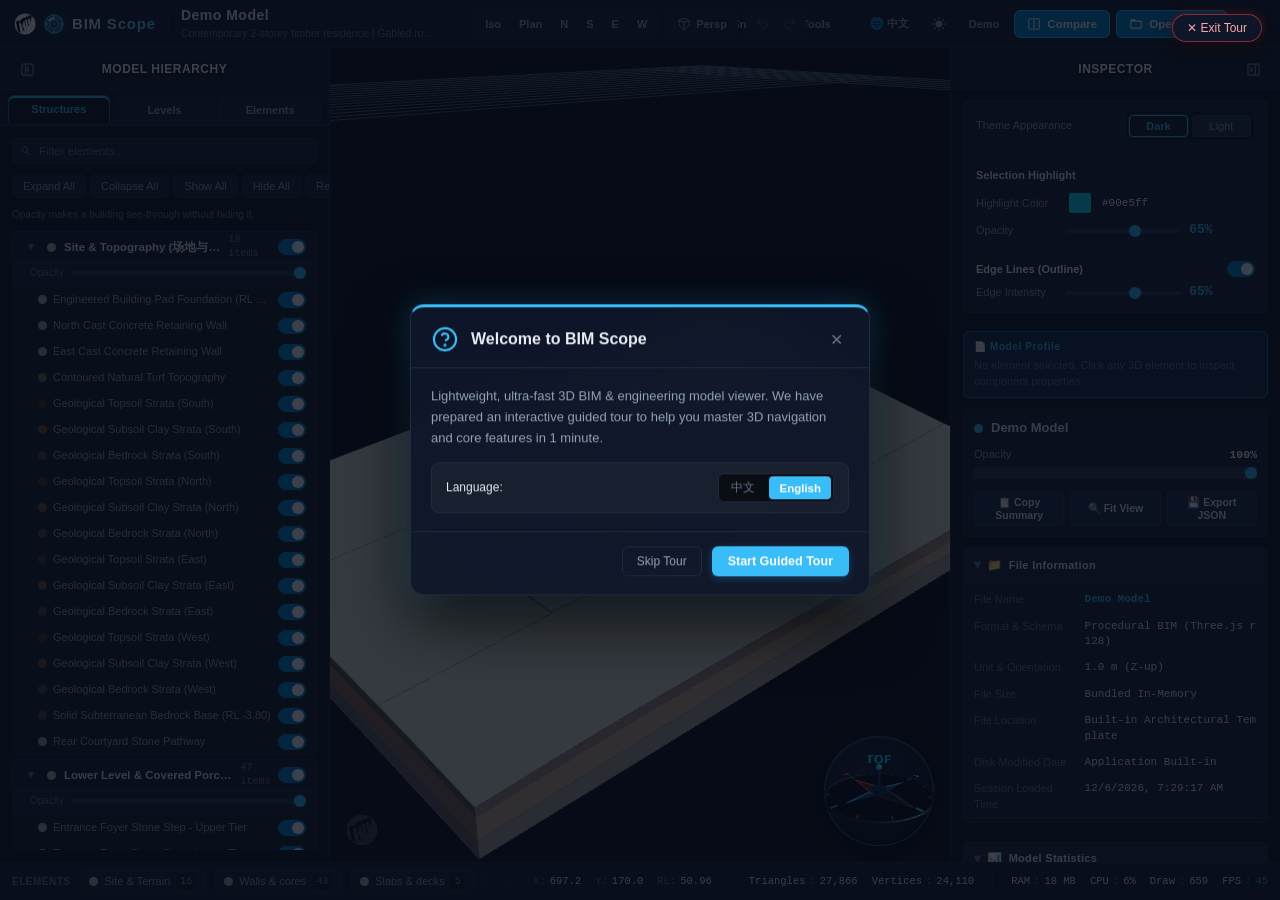
==== BIMScope.html @ 6dd269c3 "feat(measure): multi-point closed area measurement with self-intersection handling, 3D callout and w" ====
<!DOCTYPE html>
<html lang="en" data-theme="dark">
<head>
  <meta charset="UTF-8">
  <meta name="viewport" content="width=device-width, initial-scale=1.0">
  <meta http-equiv="Cache-Control" content="no-cache, no-store, must-revalidate">
  <meta http-equiv="Pragma" content="no-cache">
  <meta http-equiv="Expires" content="0">
  <meta http-equiv="Content-Security-Policy" content="default-src 'self' 'unsafe-inline' blob: data:; connect-src 'none'; object-src 'none'; frame-src 'none'; base-uri 'none';">
  <meta name="author" content="WWBIM">
  <meta name="creator" content="WWBIM">
  <!-- Author: WWBIM | BIM Scope 3D Viewer -->
  <title>BIM Scope - 3D BIM Viewer</title>
  <!-- Favicon & Bookmarks -->
  <link rel="icon" type="image/svg+xml" href="data:image/svg+xml;utf8,<svg xmlns='http://www.w3.org/2000/svg' viewBox='0 0 24 24'><circle cx='12' cy='12' r='12' fill='%230a0d14'/><circle cx='12' cy='12' r='9.6' stroke='%2338bdf8' stroke-width='1.6' fill='none'/><circle cx='12' cy='12' r='7.2' stroke='%2338bdf8' stroke-width='1.1' stroke-opacity='0.8' fill='none'/><circle cx='12' cy='12' r='4.8' stroke='%2338bdf8' stroke-width='1.4' fill='rgba(0,229,255,0.18)'/><path d='M 6.6 8.4 A 6.2 6.2 0 0 1 12 5.8' stroke='%23ffffff' stroke-width='1.6' stroke-linecap='round' fill='none'/><path d='M 8.2 9.6 A 4.8 4.8 0 0 1 11.6 7.4' stroke='%2338bdf8' stroke-width='1.0' stroke-linecap='round' stroke-opacity='0.6' fill='none'/><line x1='12' y1='1.8' x2='12' y2='4.2' stroke='%2338bdf8' stroke-width='1.5' stroke-linecap='round'/><line x1='12' y1='19.8' x2='12' y2='22.2' stroke='%2338bdf8' stroke-width='1.5' stroke-linecap='round'/><line x1='1.8' y1='12' x2='4.2' y2='12' stroke='%2338bdf8' stroke-width='1.5' stroke-linecap='round'/><line x1='19.8' y1='12' x2='22.2' y2='12' stroke='%2338bdf8' stroke-width='1.5' stroke-linecap='round'/><circle cx='12' cy='12' r='1.2' fill='%2338bdf8'/></svg>">
  <link rel="alternate icon" href="favicon.ico">
  <link rel="apple-touch-icon" href="icon-192.png">
  <!-- PWA Progressive Web App Manifest & Installation -->
  <link rel="manifest" href="manifest.json">
  <meta name="theme-color" content="#0a0d14">
  <meta name="mobile-web-app-capable" content="yes">
  <meta name="apple-mobile-web-app-capable" content="yes">
  <meta name="apple-mobile-web-app-status-bar-style" content="black-translucent">
  <meta name="apple-mobile-web-app-title" content="BIM Scope">
  <style>
/*!
 * BIM Scope 3D Viewer Styles
 * @author WWBIM
 * Copyright (c) WWBIM. All rights reserved.
 */
:root,
[data-theme="dark"] {
  /* Dark Theme Palette (Default) */
  --bg-main: #0a0d14;
  --bg-primary: #0a0d14;
  --bg-panel: #111622;
  --bg-panel-header: #151c2c;
  --bg-card: #182030;
  --bg-card-subtle: #141b28;
  --bg-secondary: #141b28;
  --bg-hover: #1f2a3f;
  --bg-active: #283750;
  --border-color: #202b3d;
  --border-light: #2c3b52;
  --text-primary: #e6edf3;
  --text-secondary: #94a3b8;
  --text-muted: #64748b;
  --text-bright: #ffffff;
  --text-inverse: #0a0d14;
  --text-on-accent: #ffffff;
  
  --btn-unselected-bg: #222f46;
  --btn-unselected-border: #2c3c54;
  --btn-unselected-text: #94a3b8;
  
  --input-bg: #0d121c;
  --input-border: #202b3d;
  --input-focus-border: var(--accent);
  
  --modal-overlay-bg: rgba(6, 9, 15, 0.78);
  --modal-bg: #111622;
  --modal-header-bg: #151c2c;
  
  --dropdown-bg: #141b2a;
  --dropdown-border: #243147;
  --dropdown-hover: #1e283c;
  
  --viewport-bg: radial-gradient(circle at 50% 50%, #151c2a 0%, #090c13 100%);
  --viewport-grid: #1e293b;
  --viewport-grid-center: #334155;
  
  --shadow-edge-color: 21, 28, 44;
  --tabs-shadow-color: 11, 16, 27;
  
  /* Brand Tokens (Defaults: overridden per variant by build_viewer.py) */
  --accent: #38bdf8;
  --accent-hover: #0ea5e9;
  --accent-glow: rgba(56, 189, 248, 0.25);
  --accent-blue: #0284c7;
  --brand-primary: #0284c7;
  --brand-primary-hover: #0369a1;
  --tab-active-top: var(--accent);
  --tab-active-border: rgba(56, 189, 248, 0.45);
  --tab-active-shadow: 0 -3px 8px rgba(0, 0, 0, 0.4);
  --model-info-banner-bg: rgba(56, 189, 248, 0.12);
  --model-info-banner-border: rgba(56, 189, 248, 0.35);
  
  --success: #10b981;
  --warning: #f59e0b;
  --danger: #ef4444;
  
  /* Geometry & Radius Tokens */
  --radius-xs: 4px;
  --radius-sm: 6px;
  --radius-md: 10px;
  --radius-lg: 14px;
  --radius-pill: 20px;
  --radius-circle: 50%;
  
  /* Elevation Shadows */
  --shadow-sm: 0 1px 3px rgba(0, 0, 0, 0.3);
  --shadow-md: 0 4px 12px rgba(0, 0, 0, 0.4);
  --shadow-lg: 0 12px 28px rgba(0, 0, 0, 0.55);
  --shadow-glow: 0 0 12px var(--accent-glow);
  
  /* Typography & Layout Metrics */
  --font-family: -apple-system, BlinkMacSystemFont, "Segoe UI", Roboto, "Helvetica Neue", Arial, sans-serif;
  --font-mono: "JetBrains Mono", Consolas, "Courier New", monospace;
  --header-height: 48px;
  --bottom-height: 38px;
  --sidebar-width: 330px;
  
  --theme-transition: background-color 0.2s ease, border-color 0.2s ease, color 0.2s ease;
}

[data-theme="light"] {
  /* Crisp Architectural Light Theme Palette */
  --bg-main: #f1f5f9;
  --bg-primary: #f1f5f9;
  --bg-panel: #ffffff;
  --bg-panel-header: #f8fafc;
  --bg-card: #f8fafc;
  --bg-card-subtle: #f1f5f9;
  --bg-secondary: #f1f5f9;
  --bg-hover: #e2e8f0;
  --bg-active: #cbd5e1;
  --border-color: #e2e8f0;
  --border-light: #cbd5e1;
  --text-primary: #0a1120;
  --text-secondary: #27364b;
  --text-muted: #4b5d73;
  --text-bright: #0a1120;
  --text-inverse: #ffffff;
  --text-on-accent: #ffffff;
  
  --btn-unselected-bg: #e2e8f0;
  --btn-unselected-border: #cbd5e1;
  --btn-unselected-text: #27364b;
  
  --tab-active-top: var(--accent);
  --tab-active-border: rgba(2, 132, 199, 0.65);
  --tab-active-shadow: 0 -2px 6px rgba(0, 0, 0, 0.08);
  --model-info-banner-bg: rgba(2, 132, 199, 0.08);
  --model-info-banner-border: rgba(2, 132, 199, 0.25);
  
  --input-bg: #ffffff;
  --input-border: #cbd5e1;
  --input-focus-border: var(--accent);
  
  --modal-overlay-bg: rgba(15, 23, 42, 0.45);
  --modal-bg: #ffffff;
  --modal-header-bg: #f8fafc;
  
  --dropdown-bg: #ffffff;
  --dropdown-border: #e2e8f0;
  --dropdown-hover: #f1f5f9;
  
  --viewport-bg: radial-gradient(circle at 50% 50%, #ffffff 0%, #e2e8f0 100%);
  --viewport-grid: #cbd5e1;
  --viewport-grid-center: #94a3b8;
  
  --shadow-edge-color: 248, 250, 252;
  --tabs-shadow-color: 248, 250, 252;
  
  --shadow-sm: 0 1px 3px rgba(0, 0, 0, 0.08);
  --shadow-md: 0 4px 12px rgba(0, 0, 0, 0.1);
  --shadow-lg: 0 12px 28px rgba(0, 0, 0, 0.16);
  --shadow-glow: 0 0 10px var(--accent-glow);
}

* {
  box-sizing: border-box;
  margin: 0;
  padding: 0;
  user-select: none;
}

html, body {
  width: 100%;
  height: 100%;
  overflow: hidden;
  background-color: var(--bg-main);
  color: var(--text-primary);
  font-family: var(--font-family);
  font-size: 13px;
  line-height: 1.4;
}

/* Scrollbar */
::-webkit-scrollbar {
  width: 6px;
  height: 6px;
}
::-webkit-scrollbar-track {
  background: var(--bg-panel);
}
::-webkit-scrollbar-thumb {
  background: var(--border-light);
  border-radius: 3px;
}
::-webkit-scrollbar-thumb:hover {
  background: var(--text-muted);
}

/* App Container */
#app-container {
  display: flex;
  flex-direction: column;
  width: 100vw;
  height: 100vh;
  position: relative;
  overflow: hidden;
}

/* TOP NAVBAR */
#top-navbar {
  position: relative;
  height: var(--header-height);
  background: var(--bg-panel-header);
  border-bottom: 1px solid var(--border-color);
  display: flex;
  align-items: center;
  justify-content: space-between;
  padding: 0 14px;
  z-index: 100;
  flex-shrink: 0;
}

.nav-left {
  display: flex;
  align-items: center;
  gap: 12px;
  overflow: hidden;
}

.brand-box {
  display: flex;
  align-items: center;
  gap: 7px;
  padding-right: 12px;
  border-right: 1px solid var(--border-color);
  flex-shrink: 0;
}

.brand-logo-red {
  width: 22px;
  height: 22px;
  object-fit: contain;
  display: block;
  flex-shrink: 0;
  border-radius: 4px;
}

.brand-lens-icon {
  width: 22px;
  height: 22px;
  display: block;
  flex-shrink: 0;
  color: var(--accent);
  filter: drop-shadow(0 0 6px rgba(56, 189, 248, 0.4));
}

.brand-name {
  font-size: 15px;
  font-weight: 800;
  letter-spacing: 0.8px;
  color: var(--text-primary);
  background: linear-gradient(135deg, var(--text-primary) 10%, var(--accent) 100%);
  -webkit-background-clip: text;
  -webkit-text-fill-color: transparent;
  white-space: nowrap;
}

.project-title-box {
  display: flex;
  flex-direction: column;
}

.project-title {
  font-size: 14px;
  font-weight: 700;
  color: var(--text-primary);
  letter-spacing: 0.5px;
  white-space: nowrap;
  display: flex;
  align-items: center;
  gap: 8px;
}

.title-badge {
  font-size: 10px;
  background: var(--brand-primary);
  color: var(--text-on-accent);
  padding: 2px 6px;
  border-radius: var(--radius-xs);
  font-weight: 600;
  letter-spacing: 0.5px;
}

.project-subtitle {
  font-size: 10.5px;
  color: var(--text-muted);
  white-space: nowrap;
  overflow: hidden;
  text-overflow: ellipsis;
  max-width: min(300px, 20vw);
  cursor: default;
}

.nav-right {
  display: flex;
  align-items: center;
  gap: 6px;
}

/* Dynamic View Controls above 3D Viewport */
.nav-center-views {
  position: absolute;
  top: 50%;
  left: 50%;
  transform: translate(-50%, -50%);
  display: flex;
  align-items: center;
  gap: 8px;
  z-index: 10;
  pointer-events: auto;
}

#btn-view-proj {
  gap: 6px;
}

#btn-view-proj.active {
  background: var(--brand-primary);
  color: var(--text-on-accent);
  box-shadow: 0 0 8px var(--accent-glow);
}

.proj-icon {
  width: 14px;
  height: 14px;
  display: block;
  flex-shrink: 0;
  fill: none !important;
  stroke: currentColor !important;
}

.btn-group {
  display: flex;
  align-items: center;
  background: var(--bg-card);
  border: 1px solid var(--border-color);
  border-radius: var(--radius-sm);
  padding: 2px;
  gap: 2px;
  height: 28px;
  box-sizing: border-box;
}

.btn-group .tool-btn {
  height: 22px;
  padding: 0 8px;
  border-radius: var(--radius-xs);
  box-sizing: border-box;
}

.btn-group .tool-btn#btn-view-proj {
  gap: 5px;
}

.btn-group .tool-btn#btn-view-undo,
.btn-group .tool-btn#btn-view-redo {
  padding: 0 6px;
  min-width: 26px;
  justify-content: center;
}

.btn-group .tool-btn:disabled,
.tool-btn:disabled {
  opacity: 0.35;
  cursor: not-allowed;
  pointer-events: none;
}

svg.nav-arrow-icon {
  width: 13px;
  height: 13px;
  display: block;
  flex-shrink: 0;
  fill: none !important;
  stroke: currentColor !important;
}

.tool-btn {
  background: transparent;
  border: none;
  color: var(--text-secondary);
  font-size: 11px;
  font-weight: 600;
  padding: 5px 9px;
  border-radius: var(--radius-sm);
  cursor: pointer;
  display: flex;
  align-items: center;
  gap: 5px;
  transition: all 0.15s ease;
  white-space: nowrap;
}

.tool-btn:hover {
  background: var(--bg-hover);
  color: var(--text-primary);
}

.tool-btn.active {
  background: var(--brand-primary);
  color: var(--text-on-accent);
  box-shadow: 0 0 8px var(--accent-glow);
}

.tool-btn svg {
  width: 14px;
  height: 14px;
  fill: currentColor;
}

.tool-btn.icon-circle-btn {
  width: 28px;
  height: 28px;
  min-width: 28px;
  max-width: 28px;
  padding: 0;
  border-radius: 50%;
  border: 1px solid var(--border-color);
  background: var(--bg-card);
  display: inline-flex;
  align-items: center;
  justify-content: center;
  box-sizing: border-box;
  color: var(--text-secondary);
  transition: all 0.15s ease;
  flex-shrink: 0;
}

.tool-btn.icon-circle-btn:hover {
  background: var(--bg-hover);
  border-color: var(--accent);
  color: var(--accent);
  box-shadow: 0 0 8px var(--accent-glow);
}

.tool-btn.icon-circle-btn svg,
svg.help-btn-svg {
  width: 14px;
  height: 14px;
  display: block;
  fill: none !important;
  stroke: currentColor;
}

/* 3D OBJECT SNAPPING TOOLBAR & FLYOUT */
.snap-toolbar-container {
  display: inline-flex;
  align-items: center;
  position: relative;
  vertical-align: middle;
}

.snap-flyout {
  display: inline-flex;
  align-items: center;
  gap: 3px;
  overflow: hidden;
  max-width: 0;
  opacity: 0;
  pointer-events: none;
  transition: max-width 0.22s cubic-bezier(0.16, 1, 0.3, 1), opacity 0.18s ease, margin 0.18s ease;
  margin-right: 0;
  white-space: nowrap;
}

.snap-flyout.open {
  max-width: 340px;
  opacity: 1;
  pointer-events: auto;
  margin-right: 4px;
}

.snap-toggle-btn {
  height: 26px;
  padding: 0 7px;
  border-radius: var(--radius-xs);
  font-size: 11px;
  font-weight: 500;
  display: inline-flex;
  align-items: center;
  gap: 4px;
  cursor: pointer;
  transition: all 0.15s ease;
  white-space: nowrap;
  background: var(--bg-card);
  border: 1px solid var(--border-color);
  color: var(--text-muted);
  box-sizing: border-box;
}

.snap-toggle-btn:hover {
  background: var(--bg-hover);
  color: var(--text-primary);
  border-color: var(--border-light);
}

.snap-toggle-btn.active {
  background: var(--bg-card-subtle);
  border-color: var(--accent);
  color: var(--accent);
  font-weight: 600;
  box-shadow: 0 0 6px var(--accent-glow);
}

[data-theme="light"] .snap-toggle-btn.active {
  background: rgba(2, 132, 199, 0.12);
  border-color: var(--accent);
  color: var(--accent);
}

.snap-btn-icon {
  width: 12px;
  height: 12px;
  flex-shrink: 0;
  display: block;
}

.snap-magnet-btn {
  width: 28px;
  height: 26px;
  padding: 0;
  display: inline-flex;
  align-items: center;
  justify-content: center;
  border-radius: var(--radius-xs);
  border: 1px solid var(--border-color);
  background: var(--bg-card);
  color: var(--text-muted);
  transition: all 0.18s ease;
  cursor: pointer;
}

.snap-magnet-btn:hover {
  background: var(--bg-hover);
  color: var(--text-primary);
  border-color: var(--border-light);
}

.snap-magnet-btn.active {
  color: var(--accent);
  border-color: var(--accent);
  background: var(--bg-card-subtle);
  box-shadow: 0 0 6px var(--accent-glow);
}

.snap-magnet-btn.flyout-open {
  border-color: var(--accent);
  box-shadow: 0 0 8px var(--accent-glow);
}

/* 3D SNAPPING HUD TOOLTIP */
.snap-hud-tooltip {
  position: absolute;
  pointer-events: none;
  z-index: 45;
  display: inline-flex;
  align-items: center;
  gap: 4px;
  padding: 2px 7px;
  border-radius: 4px;
  font-size: 10.5px;
  font-family: var(--font-mono);
  font-weight: 600;
  white-space: nowrap;
  background: rgba(15, 23, 42, 0.92);
  color: var(--accent);
  border: 1px solid var(--accent);
  box-shadow: 0 2px 10px rgba(0, 0, 0, 0.6), 0 0 8px var(--accent-glow);
  transform: translate3d(-50%, -135%, 0);
  transition: opacity 0.12s ease;
}

[data-theme="light"] .snap-hud-tooltip {
  background: rgba(255, 255, 255, 0.96);
  color: var(--accent);
  border-color: var(--accent);
  box-shadow: 0 2px 10px rgba(15, 23, 42, 0.16), 0 0 6px var(--accent-glow);
}

.snap-hud-icon {
  font-size: 12px;
  line-height: 1;
}

.help-question-mark {
  fill: none !important;
  stroke: currentColor !important;
}

.help-question-dot {
  fill: currentColor !important;
  stroke: none !important;
}

#btn-theme-toggle {
  display: flex;
  align-items: center;
  justify-content: center;
  padding: 5px 8px;
}

#btn-theme-toggle .theme-icon {
  width: 14px;
  height: 14px;
  display: block;
}

.divider {
  width: 1px;
  height: 20px;
  background: var(--border-color);
  margin: 0 4px;
}

.btn-primary {
  background: var(--brand-primary);
  color: var(--text-on-accent);
  border: 1px solid var(--accent);
  font-size: 11.5px;
  font-weight: 600;
  padding: 6px 12px;
  border-radius: var(--radius-sm);
  cursor: pointer;
  display: flex;
  align-items: center;
  gap: 6px;
  transition: all 0.15s ease;
}

.btn-primary:hover {
  background: var(--brand-primary-hover);
  box-shadow: 0 0 10px var(--accent-glow);
}

/* TOP NAVBAR ROUNDED ACTION BUTTONS (COMPARE & OPEN MODEL) */
#btn-tool-compare,
#btn-open-file {
  border-radius: var(--radius-sm);
  padding: 5px 12px;
  height: 28px;
  box-sizing: border-box;
  white-space: nowrap;
}

#btn-tool-compare:hover,
#btn-open-file:hover {
  background: var(--brand-primary-hover);
  box-shadow: 0 0 12px var(--accent-glow);
}

#btn-tool-compare:active,
#btn-open-file:active {
  transform: translateY(1px);
}

/* MAIN CONTENT WORKSPACE */
#workspace {
  flex: 1;
  display: flex;
  position: relative;
  overflow: hidden;
  height: calc(100vh - var(--header-height) - var(--bottom-height));
}

/* 3D VIEWPORT */
#viewport-container {
  flex: 1;
  height: 100%;
  position: relative;
  background: var(--viewport-bg);
  overflow: hidden;
}

#canvas3d {
  width: 100%;
  height: 100%;
  display: block;
  outline: none;
}

/* MARQUEE BOX SELECTION */
.marquee-selection-box {
  position: absolute;
  pointer-events: none;
  z-index: 100;
  display: none;
  box-sizing: border-box;
}

.marquee-selection-box.window-selection {
  border: 1.5px solid #1890ff;
  background: rgba(24, 144, 255, 0.18);
}

.marquee-selection-box.crossing-selection {
  border: 1.5px dashed #52c41a;
  background: rgba(82, 196, 26, 0.18);
}

/* 3D VIEWPORT WATERMARK LOGO */
.viewport-watermark-logo {
  position: absolute;
  bottom: 16px;
  left: 16px;
  width: 32px;
  height: 32px;
  opacity: 0.2;
  pointer-events: none;
  z-index: 25;
  user-select: none;
  -webkit-user-drag: none;
  object-fit: contain;
}

/* TRUE 3D COMPASS GIZMO */
#compass-container {
  position: absolute;
  bottom: 16px;
  right: 16px;
  width: 110px;
  height: 110px;
  background: radial-gradient(circle at 35% 35%, rgba(26, 38, 59, 0.88) 0%, rgba(15, 22, 34, 0.94) 65%, rgba(8, 12, 20, 0.98) 100%);
  border: 1.5px solid var(--tab-active-border);
  border-radius: 50%;
  box-shadow: 0 6px 24px rgba(0, 0, 0, 0.65), inset 0 1px 2px rgba(255, 255, 255, 0.15), inset 0 -2px 6px rgba(0, 0, 0, 0.5);
  z-index: 30;
  display: flex;
  align-items: center;
  justify-content: center;
  cursor: grab;
  user-select: none;
  touch-action: none;
  transition: border-color 0.2s ease, box-shadow 0.2s ease, background 0.2s ease;
}

#compass-container:hover {
  border-color: var(--accent);
  box-shadow: 0 8px 30px rgba(0, 0, 0, 0.75), 0 0 14px var(--accent-glow);
}

[data-theme="light"] #compass-container {
  background: radial-gradient(circle at 35% 35%, rgba(255, 255, 255, 0.94) 0%, rgba(241, 245, 249, 0.96) 65%, rgba(226, 232, 240, 0.98) 100%);
  box-shadow: 0 6px 20px rgba(15, 23, 42, 0.18), inset 0 1px 2px rgba(255, 255, 255, 0.9), inset 0 -2px 5px rgba(148, 163, 184, 0.35);
}

[data-theme="light"] #compass-container:hover {
  box-shadow: 0 8px 24px rgba(15, 23, 42, 0.24), 0 0 12px var(--accent-glow);
}

#compass-container.dragging {
  cursor: grabbing;
}

#compass-canvas3d {
  width: 100%;
  height: 100%;
  border-radius: 50%;
  display: block;
}

/* MEASURE OVERLAY */
.measure-badge {
  position: absolute;
  transform: translate(-50%, -50%);
  background: rgba(15, 23, 42, 0.92);
  border: 1px solid #f59e0b;
  color: #fbbf24;
  padding: 2px 7px;
  border-radius: 4px;
  font-family: var(--font-mono);
  font-size: 11px;
  font-weight: 700;
  pointer-events: none;
  z-index: 25;
  box-shadow: 0 2px 8px rgba(0,0,0,0.6);
}

[data-theme="light"] .measure-badge {
  background: rgba(255, 255, 255, 0.95);
  border-color: #d97706;
  color: #b45309;
  box-shadow: 0 2px 8px rgba(15, 23, 42, 0.15);
}

/* 2D MEASUREMENT CALLOUTS & LEADER LINES OVERLAY */
.measure-callouts-layer {
  position: absolute;
  inset: 0;
  width: 100%;
  height: 100%;
  pointer-events: none;
  z-index: 30;
  overflow: hidden;
}

.measure-leader-svg {
  position: absolute;
  inset: 0;
  width: 100%;
  height: 100%;
  pointer-events: none;
  overflow: visible;
}

.measure-leader-line {
  fill: none;
  stroke: var(--accent);
  stroke-width: 1.5;
  stroke-dasharray: 4 3;
  opacity: 0.85;
  filter: drop-shadow(0 1px 3px rgba(0, 0, 0, 0.65));
}

.measure-leader-line.inactive {
  stroke: var(--text-muted);
  opacity: 0.65;
}

.measure-leader-dot {
  fill: var(--accent);
  stroke: #ffffff;
  stroke-width: 1.2;
}

.measure-callouts-list {
  position: absolute;
  inset: 0;
  width: 100%;
  height: 100%;
  pointer-events: none;
}

.measure-point-callout {
  position: absolute;
  top: 0;
  left: 0;
  min-width: 178px;
  max-width: 245px;
  background: rgba(15, 23, 42, 0.92);
  backdrop-filter: blur(10px);
  -webkit-backdrop-filter: blur(10px);
  border: 1px solid var(--border-light);
  border-left: 3px solid var(--accent);
  border-radius: 6px;
  padding: 6px 9px;
  box-shadow: 0 6px 20px rgba(0, 0, 0, 0.55);
  pointer-events: auto;
  user-select: none;
  cursor: grab;
  z-index: 31;
  transition: border-color 0.15s ease, box-shadow 0.15s ease;
}

.measure-radius-callout,
.measure-distance-callout,
.measure-angle-callout {
  position: absolute;
  top: 0;
  left: 0;
  padding: 2px 7px;
  background: rgba(15, 23, 42, 0.88);
  backdrop-filter: blur(6px);
  -webkit-backdrop-filter: blur(6px);
  border: 1px solid rgba(245, 158, 11, 0.65);
  border-radius: 4px;
  color: #fbbf24;
  font-family: var(--font-mono, monospace);
  font-size: 11px;
  font-weight: 700;
  line-height: 1.25;
  white-space: nowrap;
  pointer-events: auto;
  user-select: none;
  cursor: pointer;
  z-index: 34;
  box-shadow: 0 2px 8px rgba(0, 0, 0, 0.45), 0 0 4px rgba(245, 158, 11, 0.2);
  transition: transform 0.12s ease, background 0.12s ease, border-color 0.12s ease, box-shadow 0.12s ease;
}

.measure-radius-callout:hover,
.measure-distance-callout:hover,
.measure-angle-callout:hover {
  background: #5a698e;
  border-color: #7e8ea6;
  color: #ffffff;
  box-shadow: 0 4px 12px rgba(0, 0, 0, 0.5), 0 0 6px rgba(90, 105, 142, 0.4);
}

.measure-radius-callout.preview,
.measure-distance-callout.preview,
.measure-angle-callout.preview {
  opacity: 0.9;
  border-style: dashed;
  pointer-events: none;
  cursor: default;
}

[data-theme="light"] .measure-radius-callout,
[data-theme="light"] .measure-distance-callout,
[data-theme="light"] .measure-angle-callout {
  background: rgba(255, 255, 255, 0.94);
  border-color: rgba(217, 119, 6, 0.7);
  color: #b45309;
  box-shadow: 0 2px 8px rgba(15, 23, 42, 0.16);
}

[data-theme="light"] .measure-radius-callout:hover,
[data-theme="light"] .measure-distance-callout:hover,
[data-theme="light"] .measure-angle-callout:hover {
  background: #fef3c7;
  border-color: #b45309;
  color: #78350f;
  box-shadow: 0 4px 12px rgba(15, 23, 42, 0.22);
}

.measure-point-callout.active {
  border-color: var(--accent);
  border-left: 3px solid var(--accent);
  box-shadow: 0 8px 24px rgba(0, 0, 0, 0.65), 0 0 12px var(--accent-glow);
  z-index: 33;
}

.measure-point-callout.dragging {
  cursor: grabbing;
  z-index: 35;
}

[data-theme="light"] .measure-point-callout {
  background: rgba(255, 255, 255, 0.95);
  border-color: rgba(148, 163, 184, 0.65);
  border-left: 3px solid var(--accent);
  box-shadow: 0 6px 20px rgba(15, 23, 42, 0.16);
}

[data-theme="light"] .measure-point-callout.active {
  border-color: var(--accent);
  box-shadow: 0 8px 24px rgba(15, 23, 42, 0.2), 0 0 12px var(--accent-glow);
}

.measure-callout-header {
  display: flex;
  align-items: center;
  justify-content: space-between;
  gap: 6px;
  padding-bottom: 4px;
  margin-bottom: 4px;
  border-bottom: 1px solid rgba(255, 255, 255, 0.08);
}

[data-theme="light"] .measure-callout-header {
  border-bottom-color: rgba(15, 23, 42, 0.08);
}

.measure-callout-badge {
  font-family: var(--font-mono);
  font-size: 10px;
  font-weight: 700;
  color: var(--accent);
  background: var(--accent-glow);
  padding: 1px 5px;
  border-radius: 3px;
  letter-spacing: 0.3px;
}

.callout-copy-btn {
  width: 20px;
  height: 20px;
  padding: 0;
  border-radius: 4px;
  border: 1px solid transparent;
  background: rgba(255, 255, 255, 0.05);
  color: var(--text-muted);
  display: inline-flex;
  align-items: center;
  justify-content: center;
  cursor: pointer;
  transition: all 0.15s ease;
  flex-shrink: 0;
}

[data-theme="light"] .callout-copy-btn {
  background: rgba(15, 23, 42, 0.05);
}

.callout-copy-btn:hover {
  background: var(--accent-glow);
  border-color: var(--accent);
  color: var(--accent);
  transform: scale(1.06);
}

.callout-copy-btn.copied {
  background: rgba(16, 185, 129, 0.18);
  border-color: #10b981;
  color: #10b981;
}

.measure-callout-rows {
  display: flex;
  flex-direction: column;
  gap: 2px;
  font-family: var(--font-mono);
  font-size: 10.5px;
  line-height: 1.35;
}

.measure-callout-row {
  display: flex;
  align-items: baseline;
  justify-content: space-between;
  gap: 8px;
}

.measure-callout-key {
  color: var(--text-muted);
  font-weight: 600;
  flex-shrink: 0;
}

.measure-callout-val {
  color: var(--text-primary);
  font-weight: 600;
  text-align: right;
  white-space: nowrap;
}

.measure-callout-row.slope-row {
  margin-top: 2px;
  padding-top: 3px;
  border-top: 1px dashed rgba(255, 255, 255, 0.1);
}

[data-theme="light"] .measure-callout-row.slope-row {
  border-top-color: rgba(15, 23, 42, 0.12);
}

.measure-callout-row.slope-row .measure-callout-val {
  color: #fbbf24;
  font-weight: 700;
}

[data-theme="light"] .measure-callout-row.slope-row .measure-callout-val {
  color: #d97706;
}

/* FLOATING TOOLS PANEL (Tools Popup in Top-Right of 3D Viewport) */
.floating-tools-panel {
  position: absolute;
  top: 12px;
  right: 12px;
  width: 340px;
  max-width: calc(100% - 24px);
  max-height: calc(100% - 24px);
  background: var(--bg-panel);
  border: 1px solid var(--border-color);
  border-radius: var(--radius-md);
  box-shadow: var(--shadow-lg), 0 0 0 1px var(--border-color);
  z-index: 60;
  display: flex;
  flex-direction: column;
  overflow: hidden;
  backdrop-filter: blur(16px);
  -webkit-backdrop-filter: blur(16px);
  transition: opacity 0.2s ease, transform 0.2s cubic-bezier(0.16, 1, 0.3, 1);
}

[data-theme="dark"] .floating-tools-panel {
  background: rgba(15, 23, 42, 0.92);
  border-color: rgba(255, 255, 255, 0.12);
  box-shadow: 0 12px 32px rgba(0, 0, 0, 0.55), 0 0 0 1px rgba(255, 255, 255, 0.08);
}

[data-theme="light"] .floating-tools-panel {
  background: rgba(255, 255, 255, 0.95);
  border-color: rgba(203, 213, 225, 0.9);
  box-shadow: 0 12px 32px rgba(15, 23, 42, 0.14), 0 0 0 1px rgba(203, 213, 225, 0.8);
}

.floating-tools-header {
  display: flex;
  align-items: flex-end;
  justify-content: space-between;
  background: var(--bg-panel-header);
  border-bottom: 1px solid var(--border-color);
  padding: 6px 6px 0 6px;
  min-height: 36px;
  flex-shrink: 0;
  box-sizing: border-box;
}

.floating-tools-tabs-nav {
  display: flex;
  align-items: flex-end;
  gap: 4px;
  flex: 1;
  min-width: 0;
  overflow-x: auto;
  scrollbar-width: none;
  box-sizing: border-box;
}

.floating-tools-tabs-nav::-webkit-scrollbar {
  display: none;
}

.floating-tools-close-btn {
  width: 24px;
  height: 24px;
  display: flex;
  align-items: center;
  justify-content: center;
  background: transparent;
  border: 1px solid transparent;
  border-radius: var(--radius-xs);
  color: var(--text-muted);
  cursor: pointer;
  transition: all 0.15s ease;
  margin-left: 6px;
  margin-bottom: 4px;
  flex-shrink: 0;
}

.floating-tools-close-btn:hover {
  background: var(--bg-hover);
  color: var(--danger);
  border-color: var(--border-color);
  transform: scale(1.05);
}

.floating-tools-body {
  flex: 1;
  overflow-y: auto;
  overflow-x: hidden;
  padding: 12px;
  display: flex;
  flex-direction: column;
  min-height: 0;
}

/* FLOATING TOOLS PANEL BUTTON STYLES */
.floating-tools-body .small-btn,
.floating-tools-body .segment-btn,
.floating-tools-body .measure-mode-btn,
.floating-tools-body button:not(.floating-tools-close-btn) {
  background: var(--btn-unselected-bg);
  border: 1px solid var(--btn-unselected-border);
  color: var(--text-secondary);
  transition: all 0.15s ease;
}

.floating-tools-body .small-btn:hover,
.floating-tools-body .segment-btn:hover,
.floating-tools-body .measure-mode-btn:hover,
.floating-tools-body button:not(.floating-tools-close-btn):hover {
  background: var(--bg-hover);
  color: var(--text-primary);
  border-color: var(--border-light);
}

.floating-tools-body .small-btn.active,
.floating-tools-body .segment-btn.active,
.floating-tools-body .measure-mode-btn.active,
.floating-tools-body button:not(.floating-tools-close-btn).active {
  background: var(--bg-card-subtle);
  border-color: var(--accent);
  color: var(--accent);
  font-weight: 600;
  box-shadow: 0 0 0 1px var(--accent-glow);
}

.floating-tools-body .small-btn.active:hover,
.floating-tools-body .segment-btn.active:hover,
.floating-tools-body .measure-mode-btn.active:hover,
.floating-tools-body button:not(.floating-tools-close-btn).active:hover {
  background: var(--bg-card-subtle);
  border-color: var(--accent);
  color: var(--accent);
}

.floating-tools-body .small-btn.active svg,
.floating-tools-body .segment-btn.active svg,
.floating-tools-body .measure-mode-btn.active svg,
.floating-tools-body button:not(.floating-tools-close-btn).active svg {
  color: var(--accent);
}

.tool-tab-content {
  display: none;
  flex-direction: column;
  gap: 10px;
}

.tool-tab-content.active {
  display: flex;
}

/* MEASURE TAB STYLES */
.measure-mode-btn-grid {
  display: grid;
  grid-template-columns: repeat(5, 1fr);
  gap: 4px;
}

.measure-mode-btn {
  display: flex;
  flex-direction: column;
  align-items: center;
  justify-content: center;
  gap: 4px;
  padding: 8px 4px;
  background: var(--btn-unselected-bg);
  border: 1px solid var(--btn-unselected-border);
  border-radius: var(--radius-sm);
  color: var(--text-secondary);
  font-size: 11px;
  font-weight: 500;
  cursor: pointer;
  transition: all 0.15s ease;
}

.measure-mode-btn svg {
  color: var(--text-muted);
  transition: color 0.15s ease;
}

.measure-mode-btn:hover {
  background: var(--bg-hover);
  color: var(--text-primary);
  border-color: var(--border-light);
}

.measure-mode-btn:hover svg {
  color: var(--accent);
}

.measure-mode-btn.active {
  background: var(--bg-card-subtle);
  border-color: var(--accent);
  color: var(--accent);
  box-shadow: 0 0 0 1px var(--accent-glow);
}

.measure-mode-btn.active svg {
  color: var(--accent);
}

.measure-mode-hint {
  font-size: 11px;
  color: var(--text-muted);
  line-height: 1.4;
  margin-top: 6px;
  padding: 6px 8px;
  background: var(--bg-card);
  border-radius: var(--radius-xs);
  border-left: 2px solid var(--accent);
}

.measure-result-card {
  background: var(--bg-card);
  border: 1px solid var(--border-color);
  border-radius: var(--radius-sm);
  padding: 10px;
  display: flex;
  flex-direction: column;
  gap: 8px;
}

.measure-result-primary {
  display: flex;
  justify-content: space-between;
  align-items: baseline;
  border-bottom: 1px solid var(--border-color);
  padding-bottom: 6px;
}

.measure-result-label {
  font-size: 11.5px;
  font-weight: 600;
  color: var(--text-secondary);
}

.measure-result-val {
  font-family: var(--font-mono);
  font-size: 16px;
  font-weight: 700;
  color: var(--accent);
}

.measure-result-details {
  display: flex;
  flex-direction: column;
  gap: 4px;
  font-size: 11px;
}

.measure-detail-row {
  display: flex;
  justify-content: space-between;
  color: var(--text-muted);
  font-family: var(--font-mono);
}

.measure-detail-val {
  color: #cdcbb4;
}

[data-theme="light"] .measure-detail-val {
  color: #334155;
}

.measure-axis-x {
  color: #ff3b30;
  font-weight: 700;
}

.measure-axis-y {
  color: #00e676;
  font-weight: 700;
}

.measure-axis-z {
  color: #0050ff;
  font-weight: 700;
}

.measure-coord-row {
  display: flex;
  justify-content: space-between;
  font-family: var(--font-mono);
  font-size: 10.5px;
  color: var(--text-muted);
  margin-top: 2px;
}

.measure-coord-val {
  color: var(--text-secondary);
}

.measure-val-box {
  display: inline-flex;
  align-items: center;
  gap: 5px;
}

.measure-val-copy-btn {
  background: transparent;
  border: 1px solid transparent;
  border-radius: 3px;
  color: var(--text-muted);
  cursor: pointer;
  padding: 1px 2px;
  display: inline-flex;
  align-items: center;
  justify-content: center;
  line-height: 1;
  transition: all 0.15s ease;
  width: 17px;
  height: 17px;
  opacity: 0.65;
  flex-shrink: 0;
}

.measure-val-copy-btn:hover {
  background: var(--bg-hover);
  border-color: var(--border-light);
  color: var(--text-primary);
  opacity: 1.0;
}

.measure-val-copy-btn.copied {
  background-color: #0284c7 !important;
  border-color: #38bdf8 !important;
  color: #ffffff !important;
  opacity: 1.0 !important;
  box-shadow: 0 0 8px rgba(2, 132, 199, 0.65) !important;
  transition: none !important;
}

.measure-val-copy-btn.fading {
  transition: background-color 1s ease, border-color 1s ease, color 1s ease, box-shadow 1s ease, opacity 1s ease !important;
}

.measure-slope-badges {
  display: inline-flex;
  align-items: center;
  gap: 3px;
  flex-wrap: nowrap;
}

.measure-slope-sep {
  color: var(--text-muted);
  font-size: 11px;
  user-select: none;
  padding: 0 1px;
}

/* DROPZONE OVERLAY */
#dropzone-overlay {
  position: absolute;
  top: 0;
  left: 0;
  width: 100%;
  height: 100%;
  background: rgba(10, 14, 22, 0.88);
  border: 2px dashed var(--accent);
  display: none;
  flex-direction: column;
  align-items: center;
  justify-content: center;
  z-index: 200;
  color: #fff;
  gap: 12px;
  pointer-events: none;
}

#dropzone-overlay.active {
  display: flex;
}

.drop-icon {
  width: 48px;
  height: 48px;
  fill: var(--accent);
}

/* SIDEBARS */
.sidebar {
  width: var(--sidebar-width);
  height: 100%;
  background: var(--bg-panel);
  border-color: var(--border-color);
  display: flex;
  flex-direction: column;
  z-index: 40;
  position: relative;
  flex-shrink: 0;
  transition: transform 0.25s ease, width 0.25s ease;
}

#left-sidebar {
  border-right: 1px solid var(--border-color);
}

#right-sidebar {
  border-left: 1px solid var(--border-color);
}

.sidebar.hidden {
  display: none;
}

/* PANEL AMBIENT CURSOR SPOTLIGHT GLOW */
:root {
  --panel-glow-c0: rgba(56, 189, 248, 0.16);
  --panel-glow-c1: rgba(56, 189, 248, 0.11);
  --panel-glow-c2: rgba(56, 189, 248, 0.055);
  --panel-glow-c3: rgba(56, 189, 248, 0.018);
  --panel-glow-c4: rgba(56, 189, 248, 0);
}

[data-theme="dark"] {
  --panel-glow-c0: rgba(56, 189, 248, 0.16);
  --panel-glow-c1: rgba(56, 189, 248, 0.11);
  --panel-glow-c2: rgba(56, 189, 248, 0.055);
  --panel-glow-c3: rgba(56, 189, 248, 0.018);
  --panel-glow-c4: rgba(56, 189, 248, 0);
}

[data-theme="light"] {
  --panel-glow-c0: rgba(2, 132, 199, 0.10);
  --panel-glow-c1: rgba(2, 132, 199, 0.065);
  --panel-glow-c2: rgba(2, 132, 199, 0.03);
  --panel-glow-c3: rgba(2, 132, 199, 0.009);
  --panel-glow-c4: rgba(2, 132, 199, 0);
}

.panel-glow-boundary {
  position: absolute;
  top: 0;
  left: 0;
  right: 0;
  bottom: 0;
  overflow: hidden;
  pointer-events: none;
  z-index: 25;
  border-radius: inherit;
  contain: strict;
}

.panel-glow-spotlight {
  position: absolute;
  top: 0;
  left: 0;
  width: 220px;
  height: 220px;
  margin-top: -110px;
  margin-left: -110px;
  border-radius: 50%;
  pointer-events: none;
  opacity: 0;
  background: radial-gradient(
    circle at center,
    var(--panel-glow-c0) 0%,
    var(--panel-glow-c1) 25%,
    var(--panel-glow-c2) 50%,
    var(--panel-glow-c3) 75%,
    var(--panel-glow-c4) 100%
  );
  filter: blur(8px);
  will-change: transform, opacity;
  transform: translate3d(-9999px, -9999px, 0);
  transition: opacity 0.3s ease;
  contain: strict;
}

.panel-glow-boundary.active .panel-glow-spotlight {
  opacity: 1;
}

/* LEFT SIDEBAR CONTENT PANEL */
.sidebar-tab-content-panel {
  flex: 1;
  display: flex;
  flex-direction: column;
  min-height: 0;
  overflow: hidden;
  background: var(--bg-panel);
  border-top: 1px solid var(--border-color);
  position: relative;
  z-index: 1;
}

/* TAB CONTENT CONTAINER */
.tab-content {
  flex: 1;
  overflow: hidden;
  display: none;
  padding: 12px;
  min-height: 0;
}

.tab-content.active {
  display: flex;
  flex-direction: column;
  gap: 10px;
}

/* SEARCH & ACTION BAR IN SIDEBAR */
.sidebar-search-row {
  display: flex;
  gap: 6px;
  align-items: center;
}

.search-input-box {
  flex: 1;
  position: relative;
}

.search-input {
  width: 100%;
  background: var(--bg-card);
  border: 1px solid var(--border-color);
  border-radius: 4px;
  padding: 6px 8px 6px 26px;
  color: var(--text-primary);
  font-size: 11.5px;
  outline: none;
  transition: border-color 0.15s ease;
}

.search-input:focus {
  border-color: var(--accent);
}

.search-icon {
  position: absolute;
  left: 8px;
  top: 50%;
  transform: translateY(-50%);
  width: 12px;
  height: 12px;
  fill: var(--text-muted);
}

.small-btn {
  background: var(--bg-card);
  border: 1px solid var(--border-color);
  color: var(--text-secondary);
  border-radius: var(--radius-sm);
  padding: 5px 10px;
  font-size: 11px;
  font-weight: 500;
  cursor: pointer;
  transition: all 0.15s ease;
  white-space: nowrap;
}

.small-btn:hover {
  background: var(--bg-hover);
  color: var(--text-primary);
  border-color: var(--border-light);
}

.small-btn.active {
  background: var(--bg-card-subtle);
  color: var(--accent);
  border-color: var(--accent);
  font-weight: 600;
  box-shadow: 0 0 0 1px var(--accent-glow);
}

/* TREE VIEW & STRUCTURE LIST (VIRTUAL SCROLLER) */
.tree-container {
  display: flex;
  flex-direction: column;
  flex: 1;
  min-height: 0;
  overflow-y: auto;
  overflow-x: hidden;
  position: relative;
  width: 100%;
  box-sizing: border-box;
}

.virtual-tree-phantom {
  position: relative;
  width: 100%;
  pointer-events: none;
}

.virtual-tree-viewport {
  position: absolute;
  top: 0;
  left: 0;
  width: 100%;
  height: 100%;
  pointer-events: none;
}

.virtual-tree-slot {
  position: absolute;
  top: 0;
  left: 0;
  width: 100%;
  box-sizing: border-box;
  pointer-events: auto;
}

.virtual-group-header {
  display: flex;
  align-items: center;
  justify-content: space-between;
  padding: 6px 10px;
  background: var(--bg-panel-header);
  border: 1px solid var(--border-color);
  border-top-left-radius: 5px;
  border-top-right-radius: 5px;
  gap: 6px;
  cursor: pointer;
  user-select: none;
  height: 32px;
  box-sizing: border-box;
  transition: background 0.15s ease;
}

.virtual-group-header:hover {
  background: var(--bg-hover);
}

.virtual-group-header.is-only-header {
  border-bottom-left-radius: 5px;
  border-bottom-right-radius: 5px;
}

.virtual-opacity-row {
  border-left: 1px solid var(--border-color);
  border-right: 1px solid var(--border-color);
  border-bottom: 1px solid var(--border-color);
  background: var(--bg-card);
  height: 24px;
  padding: 2px 10px 4px 17px;
  box-sizing: border-box;
}

.virtual-opacity-row.is-last-row {
  border-bottom-left-radius: 5px;
  border-bottom-right-radius: 5px;
}

.virtual-leaf-row {
  border-left: 1px solid var(--border-color);
  border-right: 1px solid var(--border-color);
  border-bottom: none;
  background: var(--bg-card-subtle);
  height: 26px;
  box-sizing: border-box;
  min-height: 26px;
}

.virtual-leaf-row.is-last-row {
  border-bottom: 1px solid var(--border-color);
  border-bottom-left-radius: 5px;
  border-bottom-right-radius: 5px;
}

.structure-item {
  background: var(--bg-card);
  border: 1px solid var(--border-color);
  border-radius: 5px;
  padding: 7px 10px;
  display: flex;
  flex-direction: column;
  gap: 6px;
  transition: background 0.15s ease;
}

.structure-item:hover {
  background: var(--bg-hover);
}

.structure-header {
  display: flex;
  align-items: center;
  justify-content: space-between;
  gap: 6px;
}

.structure-left {
  display: flex;
  align-items: center;
  gap: 8px;
  overflow: hidden;
  cursor: pointer;
  flex: 1;
}

.category-dot {
  width: 9px;
  height: 9px;
  border-radius: 50%;
  flex-shrink: 0;
}

.structure-name {
  font-size: 11.5px;
  font-weight: 600;
  color: var(--text-primary);
  white-space: nowrap;
  overflow: hidden;
  text-overflow: ellipsis;
}

.structure-count {
  font-size: 10px;
  color: var(--text-muted);
  font-family: var(--font-mono);
  margin-left: auto;
}

/* SWITCH TOGGLE */
.toggle-switch {
  position: relative;
  display: inline-block;
  width: 28px;
  height: 16px;
  flex-shrink: 0;
}

.toggle-switch input {
  opacity: 0;
  width: 0;
  height: 0;
}

.slider-switch,
.toggle-switch .slider {
  position: absolute;
  cursor: pointer;
  top: 0;
  left: 0;
  right: 0;
  bottom: 0;
  background-color: var(--border-light);
  transition: .2s;
  border-radius: var(--radius-pill);
}

.slider-switch:before,
.toggle-switch .slider:before {
  position: absolute;
  content: "";
  height: 12px;
  width: 12px;
  left: 2px;
  bottom: 2px;
  background-color: white;
  transition: .2s;
  border-radius: 50%;
}

input:checked + .slider-switch,
input:checked + .slider {
  background-color: var(--brand-primary);
}

input:checked + .slider-switch:before,
input:checked + .slider:before {
  transform: translateX(12px);
}

/* OPACITY SLIDER ROW */
.opacity-slider-row {
  display: flex;
  align-items: center;
  gap: 8px;
  padding: 2px 10px 6px 17px;
  font-size: 10px;
  color: var(--text-muted);
}

.range-slider {
  flex: 1;
  -webkit-appearance: none;
  height: 4px;
  border-radius: 2px;
  background: var(--border-light);
  outline: none;
  margin: 0;
}

.range-slider::-webkit-slider-thumb {
  -webkit-appearance: none;
  appearance: none;
  width: 12px;
  height: 12px;
  border-radius: 50%;
  background: var(--accent);
  cursor: pointer;
  box-shadow: 0 0 5px var(--accent-glow);
}

/* SECTIONING PANEL CONTROLS */
.control-section {
  background: var(--bg-card);
  border: 1px solid var(--border-color);
  border-radius: var(--radius-sm);
  padding: 10px;
  display: flex;
  flex-direction: column;
  gap: 10px;
}

.control-title {
  font-size: 11.5px;
  font-weight: 700;
  color: var(--text-primary);
  display: flex;
  align-items: center;
  justify-content: space-between;
}

.control-row {
  display: flex;
  align-items: center;
  justify-content: space-between;
  gap: 10px;
}

.control-label {
  font-size: 11px;
  color: var(--text-secondary);
  white-space: nowrap;
}

.control-value {
  font-size: 11px;
  font-family: var(--font-mono);
  color: var(--accent);
  min-width: 44px;
  text-align: right;
}

.select-input, .date-input {
  background: var(--input-bg);
  border: 1px solid var(--input-border);
  color: var(--text-primary);
  border-radius: var(--radius-sm);
  padding: 4px 8px;
  font-size: 11px;
  outline: none;
  transition: border-color 0.15s ease, box-shadow 0.15s ease;
}

.select-input:focus, .date-input:focus {
  border-color: var(--accent);
  box-shadow: 0 0 0 2px var(--accent-glow);
}

/* SEGMENTED CONTROL & AXIS BUTTONS */
.segmented-control {
  display: flex;
  background: var(--bg-panel);
  border: 1px solid var(--border-color);
  border-radius: var(--radius-sm);
  padding: 3px;
  gap: 4px;
  width: 100%;
}

.clipping-mode-row,
.light-mode-row {
  justify-content: flex-start !important;
  gap: 16px !important;
}

#sec-mode-segmented,
#light-mode-segmented {
  width: fit-content;
  flex: 0 0 auto;
}

#sec-mode-segmented .segment-btn,
#light-mode-segmented .segment-btn {
  flex: 0 0 auto;
  box-sizing: border-box;
  padding: 4px 12px;
}

.segment-btn {
  flex: 1;
  background: var(--btn-unselected-bg);
  border: 1px solid var(--btn-unselected-border);
  color: var(--text-secondary);
  border-radius: var(--radius-xs);
  padding: 4px 6px;
  font-size: 11px;
  font-weight: 500;
  cursor: pointer;
  transition: all 0.15s ease;
  white-space: nowrap;
  text-align: center;
}

.segment-btn:hover {
  background: var(--bg-hover);
  color: var(--text-primary);
  border-color: var(--border-light);
}

.segment-btn.active {
  background: var(--bg-card-subtle);
  border-color: var(--accent);
  color: var(--accent);
  font-weight: 600;
  box-shadow: 0 0 0 1px var(--accent-glow);
}

.segment-btn.active:hover {
  background: var(--bg-card-subtle);
  border-color: var(--accent);
  color: var(--accent);
}

.axis-segmented .axis-btn-x.active {
  background: rgba(255, 71, 87, 0.18) !important;
  border-color: rgba(255, 71, 87, 0.6) !important;
  color: #ff4757 !important;
  font-weight: 600;
  box-shadow: 0 0 0 1px rgba(255, 71, 87, 0.25) !important;
}

.axis-segmented .axis-btn-y.active {
  background: rgba(46, 213, 115, 0.18) !important;
  border-color: rgba(46, 213, 115, 0.6) !important;
  color: #2ed573 !important;
  font-weight: 600;
  box-shadow: 0 0 0 1px rgba(46, 213, 115, 0.25) !important;
}

.axis-segmented .axis-btn-z.active {
  background: var(--bg-card-subtle) !important;
  border-color: var(--accent) !important;
  color: var(--accent) !important;
  font-weight: 600;
  box-shadow: 0 0 0 1px var(--accent-glow) !important;
}

/* RIGHT INSPECTOR PANEL */
#right-sidebar {
  transition: width 0.25s cubic-bezier(0.4, 0, 0.2, 1);
  min-width: 0;
  position: relative;
}

.sidebar-resizer {
  position: absolute;
  top: 0;
  left: -4px;
  width: 8px;
  height: 100%;
  cursor: col-resize;
  z-index: 50;
  user-select: none;
  background: transparent;
  transition: background 0.15s ease;
}
.sidebar-resizer:hover,
.sidebar-resizer.dragging {
  background: var(--accent);
  box-shadow: 0 0 8px var(--accent-glow);
}

.inspector-header {
  padding: 0 14px;
  border-bottom: 1px solid var(--border-color);
  display: flex;
  align-items: center;
  justify-content: flex-end;
  background: var(--bg-panel-header);
  position: relative;
  min-height: 42px;
  height: 42px;
  box-sizing: border-box;
  overflow: visible;
  transition: background 0.25s ease, border-color 0.25s ease;
}

.inspector-title {
  position: absolute;
  top: 8px;
  height: 26px;
  line-height: 26px;
  right: 50%;
  transform: translateX(50%);
  text-align: right;
  font-size: 12px;
  font-weight: 700;
  letter-spacing: 0.5px;
  color: var(--text-primary);
  white-space: nowrap;
  pointer-events: none;
  text-shadow: none;
  transition: right 0.25s cubic-bezier(0.4, 0, 0.2, 1), transform 0.25s cubic-bezier(0.4, 0, 0.2, 1);
  z-index: 100;
}

[data-theme="dark"] .inspector-title,
:root:not([data-theme="light"]) .inspector-title {
  color: #fff;
  text-shadow: 0 1px 4px rgba(0, 0, 0, 0.8), 0 0 8px rgba(0, 0, 0, 0.6);
}

.inspector-header .header-icon-btn {
  position: absolute;
  top: 8px;
  right: 14px;
  z-index: 100;
}

.header-icon-btn {
  background: transparent;
  border: 1px solid transparent;
  color: var(--text-muted);
  width: 26px;
  height: 26px;
  display: flex;
  align-items: center;
  justify-content: center;
  border-radius: 4px;
  cursor: pointer;
  transition: all 0.25s ease;
  padding: 0;
}
.header-icon-btn:hover {
  color: var(--text-primary);
  border-color: var(--border-light);
  background: rgba(255, 255, 255, 0.06);
}

/* COLLAPSED INSPECTOR STATE */
#right-sidebar.collapsed {
  width: 0 !important;
  min-width: 0 !important;
  border-left: none !important;
  overflow: visible !important;
}

#right-sidebar.collapsed .inspector-pref-card,
#right-sidebar.collapsed .inspector-content,
#right-sidebar.collapsed #right-sidebar-resizer {
  display: none !important;
}

#right-sidebar.collapsed .inspector-header {
  padding: 0 !important;
  border-bottom: none !important;
  background: transparent !important;
  pointer-events: none;
}

#right-sidebar.collapsed .inspector-title {
  right: 48px;
  transform: translateX(0);
}

#right-sidebar.collapsed #btn-inspector-collapse {
  position: absolute;
  top: 8px;
  right: 14px;
  z-index: 100;
  pointer-events: auto;
  background: var(--bg-panel-header);
  border: 1px solid var(--border-light);
  color: var(--accent);
  backdrop-filter: blur(8px);
  box-shadow: var(--shadow-sm);
}
#right-sidebar.collapsed #btn-inspector-collapse:hover {
  background: var(--accent-glow);
  border-color: var(--accent);
  color: var(--text-primary);
}

/* LEFT SIDEBAR & HEADER */
#left-sidebar {
  transition: width 0.25s cubic-bezier(0.4, 0, 0.2, 1);
  min-width: 0;
  position: relative;
}

#left-sidebar .sidebar-resizer {
  right: -4px;
  left: auto;
}

.sidebar-header {
  padding: 0 14px;
  border-bottom: 1px solid var(--border-color);
  display: flex;
  align-items: center;
  position: relative;
  background: var(--bg-panel-header);
  min-height: 42px;
  height: 42px;
  box-sizing: border-box;
  overflow: visible;
  transition: background 0.25s ease, border-color 0.25s ease;
}

.sidebar-header .sidebar-title {
  position: absolute;
  top: 8px;
  height: 26px;
  line-height: 26px;
  left: 50%;
  transform: translateX(-50%);
  text-align: left;
  font-size: 12px;
  font-weight: 700;
  letter-spacing: 0.5px;
  color: var(--text-primary);
  white-space: nowrap;
  pointer-events: none;
  text-shadow: none;
  transition: left 0.25s cubic-bezier(0.4, 0, 0.2, 1), transform 0.25s cubic-bezier(0.4, 0, 0.2, 1);
  z-index: 100;
}

[data-theme="dark"] .sidebar-header .sidebar-title,
:root:not([data-theme="light"]) .sidebar-header .sidebar-title {
  color: #fff;
  text-shadow: 0 1px 4px rgba(0, 0, 0, 0.8), 0 0 8px rgba(0, 0, 0, 0.6);
}

.sidebar-header .header-icon-btn {
  position: absolute;
  top: 8px;
  left: 14px;
  z-index: 100;
}

/* COLLAPSED LEFT SIDEBAR STATE */
#left-sidebar.collapsed {
  width: 0 !important;
  min-width: 0 !important;
  border-right: none !important;
  overflow: visible !important;
}

#left-sidebar.collapsed .sidebar-tabs-container,
#left-sidebar.collapsed .sidebar-tab-content-panel,
#left-sidebar.collapsed .sidebar-tabs,
#left-sidebar.collapsed .tab-content,
#left-sidebar.collapsed #left-sidebar-resizer {
  display: none !important;
}

#left-sidebar.collapsed .sidebar-header {
  padding: 0 !important;
  border-bottom: none !important;
  background: transparent !important;
  pointer-events: none;
}

#left-sidebar.collapsed .sidebar-title {
  left: 48px;
  transform: translateX(0);
}

#left-sidebar.collapsed #btn-tree-collapse {
  position: absolute;
  top: 8px;
  left: 14px;
  z-index: 100;
  pointer-events: auto;
  background: var(--bg-panel-header);
  border: 1px solid var(--border-light);
  color: var(--accent);
  backdrop-filter: blur(8px);
  box-shadow: var(--shadow-sm);
}

#left-sidebar.collapsed #btn-tree-collapse:hover {
  background: var(--accent-glow);
  border-color: var(--accent);
  color: var(--text-primary);
}

/* UNIFIED PREFERENCE CARD (Highlight & Edge Lines) */
.inspector-pref-card {
  margin: 10px 12px 2px 12px;
  background: var(--bg-card);
  border: 1px solid var(--border-color);
  border-radius: 6px;
  padding: 10px 12px;
  display: flex;
  flex-direction: column;
  gap: 8px;
}
.pref-divider {
  height: 1px;
  background: rgba(255, 255, 255, 0.06);
  margin: 2px 0;
}
.pref-inline-row {
  display: flex;
  align-items: center;
  gap: 8px;
}
.pref-inline-label {
  font-size: 11px;
  color: var(--text-secondary);
  white-space: nowrap;
  width: 82px;
  min-width: 82px;
  flex-shrink: 0;
}
.pref-fixed-slider {
  width: 115px;
  min-width: 115px;
  max-width: 115px;
  flex-shrink: 0;
  margin: 0;
}
.pref-inline-val {
  font-size: 13.5px;
  font-family: var(--font-mono);
  font-weight: 600;
  color: var(--accent);
  min-width: 46px;
  text-align: left;
  flex-shrink: 0;
  letter-spacing: -0.3px;
}

.inspector-content {
  flex: 1;
  overflow-y: auto;
  padding: 12px;
  display: flex;
  flex-direction: column;
  gap: 12px;
}

.element-highlight-card {
  background: var(--bg-card);
  border: 1px solid var(--border-color);
  border-radius: 6px;
  padding: 10px;
  display: flex;
  flex-direction: column;
  gap: 8px;
}

.element-title-row {
  display: flex;
  align-items: center;
  gap: 8px;
}

.element-title {
  font-size: 13px;
  font-weight: 700;
  color: var(--text-primary);
  white-space: nowrap;
  overflow: hidden;
  text-overflow: ellipsis;
}

/* MULTI-SELECTION INSPECTOR BADGES */
.category-breakdown-tags {
  display: flex;
  flex-wrap: wrap;
  gap: 4px;
  margin: 2px 0 4px 0;
}

.category-breakdown-pill {
  display: inline-flex;
  align-items: center;
  gap: 5px;
  background: rgba(255, 255, 255, 0.05);
  border: 1px solid rgba(255, 255, 255, 0.09);
  border-radius: 10px;
  padding: 1px 7px;
  font-size: 10.5px;
  color: var(--text-secondary, #cbd5e1);
  font-family: var(--font-sans, system-ui);
}

.category-breakdown-pill .pill-count {
  background: var(--accent-glow);
  color: var(--accent);
  border-radius: 6px;
  padding: 0 4px;
  font-weight: 600;
  font-size: 9.5px;
}

.prop-multiple-val {
  color: var(--text-muted, #94a3b8);
  font-style: italic;
  font-size: 11px;
}

.element-opacity-control {
  display: flex;
  flex-direction: column;
  gap: 4px;
  width: 100%;
  margin-top: 2px;
}

.element-opacity-header {
  display: flex;
  align-items: center;
  justify-content: space-between;
  width: 100%;
}

.element-opacity-label {
  font-size: 11px;
  color: var(--text-secondary);
  font-weight: 500;
  user-select: none;
}

.element-opacity-val {
  font-size: 11.5px;
  font-family: var(--font-mono);
  font-weight: 600;
  color: var(--text-bright);
}

.element-opacity-slider {
  width: 100% !important;
  max-width: 100% !important;
  min-width: 0 !important;
  margin: 0 !important;
  padding: 0 !important;
  box-sizing: border-box !important;
  display: block;
}

.action-row {
  display: flex;
  gap: 6px;
  margin-top: 4px;
}

.action-btn {
  flex: 1;
  background: var(--bg-hover);
  border: 1px solid var(--border-light);
  color: var(--text-primary);
  font-size: 10.5px;
  font-weight: 600;
  padding: 4px 8px;
  border-radius: 4px;
  cursor: pointer;
  transition: all 0.15s ease;
  text-align: center;
}

.action-btn:hover {
  background: var(--brand-primary-hover);
  color: #fff;
  border-color: var(--accent);
}

/* MODEL PROFILE CONTAINER (NO ELEMENT SELECTED) */
.model-info-container {
  display: flex;
  flex-direction: column;
  gap: 10px;
  padding: 4px 0 16px 0;
}

.model-info-banner {
  background: var(--model-info-banner-bg, var(--accent-glow));
  border: 1px solid var(--model-info-banner-border, var(--accent));
  border-radius: var(--radius-sm);
  padding: 8px 10px;
  display: flex;
  flex-direction: column;
  gap: 4px;
}

.model-info-badge-row {
  display: flex;
  align-items: center;
  justify-content: space-between;
}

.model-info-badge {
  font-size: 10px;
  font-weight: 700;
  letter-spacing: 0.6px;
  color: var(--accent);
  display: flex;
  align-items: center;
  gap: 5px;
}

.model-info-tip {
  font-size: 11px;
  color: var(--text-muted);
  line-height: 1.4;
}

.model-info-section {
  background: var(--bg-card);
  border: 1px solid var(--border-color);
  border-radius: 6px;
  overflow: hidden;
  margin-bottom: 8px;
  transition: border-color 0.15s ease;
}

.model-info-section:hover {
  border-color: var(--border-light);
}

.model-info-sec-header {
  display: flex;
  align-items: center;
  justify-content: space-between;
  padding: 7px 10px;
  background: rgba(255, 255, 255, 0.02);
  border-bottom: 1px solid transparent;
  font-size: 11px;
  font-weight: 700;
  color: var(--text-primary);
  letter-spacing: 0.3px;
  cursor: pointer;
  user-select: none;
  transition: background 0.15s ease;
}

.model-info-sec-header:hover {
  background: rgba(255, 255, 255, 0.05);
}

.model-info-section.open .model-info-sec-header {
  border-bottom-color: var(--border-color);
  background: rgba(255, 255, 255, 0.03);
}

.model-info-sec-header .sec-header-left {
  display: flex;
  align-items: center;
  gap: 6px;
  overflow: hidden;
}

.model-info-sec-header .sec-icon {
  font-size: 12px;
}

.model-info-sec-header .sec-title {
  white-space: nowrap;
  overflow: hidden;
  text-overflow: ellipsis;
}

.model-info-section .pset-arrow {
  font-size: 9px;
  color: var(--text-muted);
  transition: transform 0.2s ease;
  display: inline-block;
}

.model-info-section.open .pset-arrow {
  transform: rotate(90deg);
}

.model-info-sec-body {
  padding: 4px 6px;
  display: none;
}

.model-info-section.open .model-info-sec-body {
  display: block;
}

/* PROPERTY TABLE & VALUE HOVER COPY BUTTON */
.prop-table {
  width: 100%;
  border-collapse: collapse;
  font-size: 11px;
}

.prop-table tr {
  border-bottom: 1px solid var(--border-color);
  transition: background 0.12s ease;
}

.prop-table tr:hover {
  background: var(--bg-hover);
}

.prop-table td {
  padding: 5px 4px;
  vertical-align: top;
}

.prop-label {
  color: var(--text-muted);
  width: 38%;
  font-weight: 500;
}

.prop-value {
  color: var(--text-primary);
  font-family: var(--font-mono);
  word-break: break-all;
  position: relative;
  padding-right: 24px;
}

/* Value Copy Button (hidden until value hover) */
.prop-copy-btn {
  position: absolute;
  right: 3px;
  top: 50%;
  transform: translateY(-50%);
  opacity: 0;
  pointer-events: none;
  background: rgba(255, 255, 255, 0.08);
  border: 1px solid rgba(255, 255, 255, 0.14);
  color: var(--text-muted);
  border-radius: 3px;
  width: 17px;
  height: 17px;
  padding: 0;
  display: inline-flex;
  align-items: center;
  justify-content: center;
  cursor: pointer;
  transition: opacity 0.15s ease, background 0.15s ease, color 0.15s ease, border-color 0.15s ease, transform 0.1s ease;
  z-index: 2;
}

.prop-copy-btn svg {
  display: block;
  pointer-events: none;
}

/* Show button when mouse hovers over the property value cell or row */
.prop-table td.prop-value:hover .prop-copy-btn,
.prop-copy-btn:hover {
  opacity: 1;
  pointer-events: auto;
}

.prop-copy-btn:hover {
  background: var(--accent-glow);
  border-color: var(--accent);
  color: var(--accent);
}

.prop-copy-btn:active {
  transform: translateY(-50%) scale(0.9);
}

.prop-copy-btn.copied {
  opacity: 1 !important;
  pointer-events: auto !important;
  background: #10b981 !important;
  border-color: #10b981 !important;
  color: #ffffff !important;
}

/* ========================================================
   UNIFIED DOCKED FOLDER-TAB SYSTEM (Left Sidebar & Right Inspector)
   ======================================================== */

.tabs-header-container,
.sidebar-tabs-container,
.inspector-tabs-container {
  position: relative;
  background: var(--bg-panel-header);
  border-bottom: 1px solid var(--border-color);
  padding: 6px 8px 0 8px;
  box-sizing: border-box;
  flex-shrink: 0;
  width: 100%;
}

.inspector-tabs-container {
  margin-top: 6px;
  border-top: 1px solid var(--border-color);
}

.sidebar-tabs-nav {
  display: flex;
  background: transparent;
  padding: 0;
  gap: 4px;
  width: 100%;
  align-items: flex-end;
  box-sizing: border-box;
}

.sidebar-tabs-nav .tab-btn {
  flex: 1 1 0;
  min-width: 0;
  text-align: center;
  justify-content: center;
  padding: 7px 4px;
}

#sidebar-tabs-shadow-left,
#sidebar-tabs-shadow-right,
#sidebar-tabs-chevron-left,
#sidebar-tabs-chevron-right {
  display: none !important;
}

.inspector-tabs-nav {
  display: flex;
  background: transparent;
  padding: 0;
  gap: 4px;
  overflow-x: auto;
  scrollbar-width: none;
  align-items: flex-end;
  box-sizing: border-box;
}

.sidebar-tabs-nav::-webkit-scrollbar,
.inspector-tabs-nav::-webkit-scrollbar {
  display: none;
}

/* INNER SHADOW GRADIENTS */
.tabs-edge-shadow {
  position: absolute;
  top: 0;
  bottom: 0;
  width: 28px;
  pointer-events: none;
  z-index: 22;
  opacity: 0;
  transition: opacity 0.2s ease;
}
.tabs-edge-shadow.shadow-left {
  left: 0;
  background: linear-gradient(to right, rgba(var(--tabs-shadow-color), 0.96) 0%, rgba(var(--tabs-shadow-color), 0.6) 60%, transparent 100%);
}
.tabs-edge-shadow.shadow-right {
  right: 0;
  background: linear-gradient(to left, rgba(var(--tabs-shadow-color), 0.96) 0%, rgba(var(--tabs-shadow-color), 0.6) 60%, transparent 100%);
}
.sidebar-tabs-container.has-overflow-left .tabs-edge-shadow.shadow-left,
.inspector-tabs-container.has-overflow-left .tabs-edge-shadow.shadow-left {
  opacity: 1;
}
.sidebar-tabs-container.has-overflow-right .tabs-edge-shadow.shadow-right,
.inspector-tabs-container.has-overflow-right .tabs-edge-shadow.shadow-right {
  opacity: 1;
}

/* FLOATING CHEVRON ARROW BUTTONS */
.tabs-chevron-btn {
  position: absolute;
  top: 50%;
  transform: translateY(-50%);
  z-index: 25;
  width: 18px;
  height: 22px;
  padding: 0;
  display: flex;
  align-items: center;
  justify-content: center;
  background: var(--bg-panel-header);
  border: 1px solid var(--border-light);
  border-radius: var(--radius-xs);
  color: var(--accent);
  cursor: pointer;
  opacity: 0;
  pointer-events: none;
  transition: all 0.15s ease;
  backdrop-filter: blur(6px);
  box-shadow: var(--shadow-sm);
}
.tabs-chevron-btn.chevron-left {
  left: 3px;
}
.tabs-chevron-btn.chevron-right {
  right: 3px;
}

.sidebar-tabs-container:hover.has-overflow-left .tabs-chevron-btn.chevron-left,
.inspector-tabs-container:hover.has-overflow-left .tabs-chevron-btn.chevron-left {
  opacity: 0.95;
  pointer-events: auto;
}
.sidebar-tabs-container:hover.has-overflow-right .tabs-chevron-btn.chevron-right,
.inspector-tabs-container:hover.has-overflow-right .tabs-chevron-btn.chevron-right {
  opacity: 0.95;
  pointer-events: auto;
}

.tabs-chevron-btn:hover {
  background: var(--brand-primary);
  color: var(--text-on-accent);
  border-color: var(--accent);
  opacity: 1 !important;
  transform: translateY(-50%) scale(1.08);
}
.tabs-chevron-btn:active {
  transform: translateY(-50%) scale(0.95);
}

/* TAB BUTTONS (Unified Button & Docked Folder Look) */
.tab-btn,
.inspector-tab-btn,
.tool-tab-btn {
  flex: 0 0 auto;
  width: auto;
  max-width: none;
  white-space: nowrap;
  padding: 7px 11px;
  background: var(--bg-card);
  border: 1px solid var(--border-color);
  border-bottom: 1px solid var(--border-color);
  border-radius: var(--radius-sm) var(--radius-sm) 0 0;
  color: var(--text-secondary);
  font-size: 11px;
  font-weight: 600;
  cursor: pointer;
  display: inline-flex;
  align-items: center;
  gap: 5px;
  transition: background 0.15s ease, color 0.15s ease, border-color 0.15s ease, transform 0.15s ease, box-shadow 0.15s ease;
  user-select: none;
  position: relative;
  box-sizing: border-box;
  margin-bottom: 0;
}

.floating-tools-tabs-nav .tool-tab-btn {
  flex: 1 1 0;
  min-width: 0;
  text-align: center;
  justify-content: center;
  padding: 7px 3px;
}

.tab-btn:hover,
.inspector-tab-btn:hover,
.tool-tab-btn:hover {
  color: var(--text-primary);
  background: var(--bg-hover);
  border-color: var(--border-light);
}

/* ACTIVE TAB: Sits proud (elevated), brighter background, top accent bright bar, bottom melts into content panel */
.tab-btn.active,
.inspector-tab-btn.active,
.tool-tab-btn.active {
  color: var(--accent);
  font-weight: 700;
  background: var(--bg-panel);
  border: 1px solid var(--tab-active-border);
  border-bottom: 1px solid var(--bg-panel);
  margin-bottom: -1px;
  z-index: 5;
  transform: translateY(-2px);
  box-shadow: var(--tab-active-shadow), inset 0 2px 0 var(--tab-active-top);
}

.tab-btn.active:hover,
.inspector-tab-btn.active:hover,
.tool-tab-btn.active:hover {
  background: var(--bg-panel);
  color: var(--accent);
}

.inspector-tab-badge {
  background: var(--accent-glow);
  color: var(--accent);
  font-size: 9.5px;
  padding: 1px 5px;
  border-radius: var(--radius-pill);
  font-weight: 600;
  min-width: 14px;
  text-align: center;
}
.inspector-tab-btn.active .inspector-tab-badge {
  background: var(--brand-primary);
  color: var(--text-on-accent);
}

/* INSPECTOR TAB CONTENT PANES */
.inspector-tab-pane {
  display: flex;
  flex-direction: column;
  gap: 10px;
  padding: 12px 10px 16px 10px;
  background: var(--bg-panel);
  border-top: 1px solid var(--border-color);
  position: relative;
  z-index: 1;
  animation: fadeInPane 0.15s ease-out;
}
@keyframes fadeInPane {
  from { opacity: 0; transform: translateY(2px); }
  to { opacity: 1; transform: translateY(0); }
}

/* PSET SEARCH & ACCORDION CARDS */
.pset-search-box {
  position: relative;
  display: flex;
  align-items: center;
  margin-bottom: 2px;
}
.pset-search-input {
  width: 100%;
  background: var(--bg-card);
  border: 1px solid var(--border-color);
  color: var(--text-primary);
  border-radius: 5px;
  padding: 6px 26px 6px 9px;
  font-size: 11px;
  outline: none;
  transition: border-color 0.15s ease;
}
.pset-search-input:focus {
  border-color: var(--accent);
}
.pset-clear-btn {
  position: absolute;
  right: 8px;
  background: transparent;
  border: none;
  color: var(--text-muted);
  cursor: pointer;
  font-size: 14px;
  padding: 0;
  display: none;
  line-height: 1;
}
.pset-clear-btn:hover {
  color: var(--text-primary);
}

.pset-card {
  background: var(--bg-card);
  border: 1px solid var(--border-color);
  border-radius: 6px;
  overflow: hidden;
  transition: border-color 0.15s ease;
}
.pset-card:hover {
  border-color: var(--border-light);
}
.pset-header {
  padding: 7px 10px;
  background: rgba(255, 255, 255, 0.02);
  display: flex;
  align-items: center;
  justify-content: space-between;
  cursor: pointer;
  user-select: none;
  border-bottom: 1px solid transparent;
  transition: background 0.15s ease;
}
.pset-header:hover {
  background: rgba(255, 255, 255, 0.05);
}
.pset-card.open .pset-header {
  border-bottom-color: var(--border-color);
  background: rgba(255, 255, 255, 0.03);
}
.pset-title-group {
  display: flex;
  align-items: center;
  gap: 7px;
  overflow: hidden;
}
.pset-arrow {
  font-size: 9px;
  color: var(--text-muted);
  transition: transform 0.2s ease;
  display: inline-block;
}
.pset-card.open .pset-arrow {
  transform: rotate(90deg);
}
.pset-title {
  font-size: 11.5px;
  font-weight: 600;
  color: var(--text-bright);
  white-space: nowrap;
  overflow: hidden;
  text-overflow: ellipsis;
}
.pset-count-badge {
  font-size: 9.5px;
  background: rgba(255, 255, 255, 0.08);
  color: var(--text-muted);
  padding: 1px 5px;
  border-radius: 3px;
  font-weight: 500;
}
.pset-header-actions,
.sec-header-actions {
  display: flex;
  align-items: center;
  gap: 6px;
  margin-left: auto;
}
.group-copy-btn {
  opacity: 0;
  pointer-events: none;
  background: rgba(255, 255, 255, 0.06);
  border: 1px solid rgba(255, 255, 255, 0.12);
  color: var(--text-muted);
  border-radius: 4px;
  width: 20px;
  height: 20px;
  padding: 0;
  display: inline-flex;
  align-items: center;
  justify-content: center;
  cursor: pointer;
  transition: opacity 0.15s ease, background 0.15s ease, color 0.15s ease, border-color 0.15s ease, transform 0.1s ease;
}
.group-copy-btn svg {
  display: block;
  pointer-events: none;
}
.pset-header:hover .group-copy-btn,
.model-info-sec-header:hover .group-copy-btn {
  opacity: 1;
  pointer-events: auto;
}
.group-copy-btn:hover {
  background: var(--accent-glow);
  border-color: var(--accent);
  color: var(--accent);
}
.group-copy-btn:active {
  transform: scale(0.92);
}
.group-copy-btn.copied {
  opacity: 1 !important;
  pointer-events: auto !important;
  background: #10b981 !important;
  border-color: #10b981 !important;
  color: #ffffff !important;
}
.pset-body {
  padding: 4px 6px;
  display: none;
}
.pset-card.open .pset-body {
  display: block;
}

/* BOOLEAN & TAG PILLS */
.bool-tag {
  display: inline-block;
  font-size: 9px;
  font-weight: 700;
  padding: 1px 6px;
  border-radius: 3px;
  letter-spacing: 0.5px;
}
.bool-true {
  background: rgba(34, 197, 94, 0.18);
  color: #4ade80;
  border: 1px solid rgba(34, 197, 94, 0.35);
}
.bool-false {
  background: rgba(239, 68, 68, 0.15);
  color: #f87171;
  border: 1px solid rgba(239, 68, 68, 0.28);
}
.prop-type-tag {
  font-size: 8.5px;
  color: var(--text-muted);
  background: rgba(255, 255, 255, 0.05);
  padding: 1px 4px;
  border-radius: 2px;
  margin-left: 5px;
  font-family: var(--font-mono);
}
.ifc-class-badge {
  display: inline-flex;
  align-items: center;
  font-size: 9.5px;
  font-weight: 600;
  color: var(--accent);
  background: var(--accent-glow);
  border: 1px solid var(--accent);
  padding: 1px 6px;
  border-radius: 3px;
  font-family: var(--font-mono);
}

/* COMPOSITE LAYER ASSEMBLY VISUALIZER */
.layer-visual-bar {
  display: flex;
  height: 14px;
  border-radius: 4px;
  overflow: hidden;
  border: 1px solid var(--border-color);
  margin-bottom: 8px;
}
.layer-visual-slice {
  height: 100%;
  transition: opacity 0.15s ease;
}
.layer-visual-slice:hover {
  opacity: 0.8;
}
.layer-item-row {
  display: flex;
  align-items: center;
  justify-content: space-between;
  padding: 5px 6px;
  font-size: 11px;
  border-bottom: 1px solid rgba(255, 255, 255, 0.04);
}
.layer-item-row:last-child {
  border-bottom: none;
}
.layer-left {
  display: flex;
  align-items: center;
  gap: 7px;
  overflow: hidden;
}
.layer-dot {
  width: 9px;
  height: 9px;
  border-radius: 2px;
  flex-shrink: 0;
}
.layer-name {
  font-weight: 500;
  color: var(--text-primary);
  white-space: nowrap;
  overflow: hidden;
  text-overflow: ellipsis;
}
.layer-thick {
  font-family: var(--font-mono);
  font-size: 10.5px;
  color: var(--text-muted);
  flex-shrink: 0;
}

/* GEOMETRY QUICK STATS GRID */
.geom-metrics-grid {
  display: grid;
  grid-template-columns: 1fr 1fr;
  gap: 6px;
  margin-bottom: 6px;
}
.geom-metric-card {
  background: var(--bg-card);
  border: 1px solid var(--border-color);
  border-radius: 5px;
  padding: 7px 9px;
  display: flex;
  flex-direction: column;
}
.geom-metric-title {
  font-size: 9.5px;
  color: var(--text-muted);
  text-transform: uppercase;
  letter-spacing: 0.3px;
  margin-bottom: 2px;
}
.geom-metric-value {
  font-size: 12.5px;
  font-weight: 700;
  color: var(--accent);
  font-family: var(--font-mono);
}

/* CODE BLOCK & COPY BUTTON */
.raw-code-box {
  background: #090d16;
  border: 1px solid var(--border-color);
  border-radius: 5px;
  padding: 8px 10px;
  position: relative;
  font-family: var(--font-mono);
  font-size: 10.5px;
  color: #cbd5e1;
  word-break: break-all;
  white-space: pre-wrap;
  max-height: 180px;
  overflow-y: auto;
  line-height: 1.45;
}
.copy-btn {
  background: var(--bg-hover);
  border: 1px solid var(--border-light);
  color: var(--text-primary);
  font-size: 10px;
  padding: 3px 7px;
  border-radius: 3px;
  cursor: pointer;
  display: inline-flex;
  align-items: center;
  gap: 4px;
  transition: all 0.15s ease;
  user-select: none;
}
.copy-btn:hover {
  background: var(--brand-primary);
  color: var(--text-on-accent);
  border-color: var(--accent);
}

/* EMPTY STATE CARD */
.inspector-empty-card {
  padding: 22px 14px;
  text-align: center;
  background: var(--bg-card);
  border: 1px dashed var(--border-color);
  border-radius: 6px;
  color: var(--text-muted);
  font-size: 11.5px;
  line-height: 1.5;
}

/* BOTTOM STATUS BAR & LEGEND */
#bottom-bar {
  height: var(--bottom-height);
  background: var(--bg-panel-header);
  border-top: 1px solid var(--border-color);
  display: flex;
  align-items: center;
  justify-content: space-between;
  padding: 0 12px;
  z-index: 100;
  flex-shrink: 0;
  overflow: hidden;
}

.legend-container {
  display: flex;
  align-items: center;
  gap: 10px;
  overflow-x: auto;
  white-space: nowrap;
  padding-right: 14px;
  flex: 1;
  min-width: 0;
  scrollbar-width: none;
}

.legend-container::-webkit-scrollbar {
  display: none;
}

.legend-title {
  font-size: 10px;
  font-weight: 700;
  color: var(--text-muted);
  letter-spacing: 0.5px;
  flex-shrink: 0;
}

.legend-chip {
  display: inline-flex;
  align-items: center;
  gap: 6px;
  font-size: 11px;
  color: var(--text-secondary);
  cursor: pointer;
  padding: 3px 8px;
  border-radius: 4px;
  transition: all 0.15s ease;
  user-select: none;
  border: 1px solid rgba(255, 255, 255, 0.05);
  background: rgba(255, 255, 255, 0.02);
  white-space: nowrap;
  flex-shrink: 0;
}

.legend-chip:hover {
  background: var(--bg-card);
  color: var(--text-primary);
  border-color: var(--border-light);
  transform: translateY(-1px);
}

.legend-chip.cat-hidden {
  opacity: 0.35;
  color: var(--text-muted);
  text-decoration: line-through;
  background: transparent;
  border-color: transparent;
}

.legend-chip.cat-hidden .category-dot {
  filter: grayscale(1);
  opacity: 0.4;
}

.legend-chip.cat-isolated, .legend-chip.isolated {
  background: var(--brand-primary);
  color: var(--text-on-accent);
  border-color: var(--accent);
  box-shadow: 0 0 10px var(--accent-glow);
}

.legend-chip-name {
  font-weight: 500;
}

.legend-chip-count {
  font-size: 10px;
  opacity: 0.7;
  font-family: var(--font-mono);
  background: rgba(0, 0, 0, 0.25);
  padding: 1px 4px;
  border-radius: 3px;
}

.bottom-status-right {
  display: flex;
  align-items: center;
  gap: 14px;
  font-family: var(--font-mono);
  font-size: 10.5px;
  color: var(--text-muted);
  white-space: nowrap;
  flex-shrink: 0;
  background: var(--bg-panel-header);
  padding-left: 14px;
  border-left: 1px solid var(--border-color);
  z-index: 2;
  position: relative;
  align-self: stretch;
}

/* Edge shadow casting leftwards from the left border of coordinates/status HUD */
.bottom-bar-edge-shadow {
  position: absolute;
  top: 0;
  bottom: 0;
  right: 100%;
  width: 36px;
  pointer-events: none;
  z-index: 10;
  background: linear-gradient(to left, rgba(var(--shadow-edge-color), 0.98) 0%, rgba(var(--shadow-edge-color), 0.75) 45%, rgba(var(--shadow-edge-color), 0.25) 75%, transparent 100%);
  opacity: 0;
  transition: opacity 0.22s ease;
}

#bottom-bar.has-overflow-elements .bottom-bar-edge-shadow,
.bottom-status-right.has-overflow .bottom-bar-edge-shadow {
  opacity: 1;
}

.status-metric {
  display: flex;
  align-items: center;
  gap: 4px;
  cursor: default;
  transition: opacity 0.15s ease;
}

.status-metric[title] {
  cursor: help;
}

.status-metric span {
  color: var(--text-primary);
  transition: color 0.2s ease;
}

/* MODAL DIALOGS */
.modal-overlay {
  position: fixed;
  top: 0;
  left: 0;
  width: 100vw;
  height: 100vh;
  background: var(--modal-overlay-bg);
  backdrop-filter: blur(6px);
  -webkit-backdrop-filter: blur(6px);
  z-index: 500;
  display: none;
  align-items: center;
  justify-content: center;
  transition: opacity 0.2s ease;
}

.modal-overlay.active {
  display: flex;
}

.modal-card {
  width: 440px;
  max-width: 90vw;
  background: var(--modal-bg);
  border: 1px solid var(--border-light);
  border-radius: var(--radius-md);
  box-shadow: var(--shadow-lg);
  overflow: hidden;
  display: flex;
  flex-direction: column;
}

.modal-header {
  padding: 14px 18px;
  background: var(--modal-header-bg);
  border-bottom: 1px solid var(--border-color);
  display: flex;
  align-items: center;
  gap: 10px;
}

.modal-header h3 {
  font-size: 14px;
  font-weight: 700;
  color: var(--text-primary);
}

.modal-body {
  padding: 18px;
  font-size: 12.5px;
  line-height: 1.6;
  color: var(--text-secondary);
  display: flex;
  flex-direction: column;
  gap: 12px;
}

.modal-footer {
  padding: 12px 18px;
  background: var(--modal-header-bg);
  border-top: 1px solid var(--border-color);
  display: flex;
  justify-content: flex-end;
  gap: 10px;
}

.progress-bar-container {
  width: 100%;
  height: 8px;
  background: var(--bg-card);
  border-radius: 4px;
  overflow: hidden;
  margin-top: 8px;
}

.progress-bar-fill {
  width: 0%;
  height: 100%;
  background: linear-gradient(90deg, var(--brand-primary), var(--accent));
  transition: width 0.2s ease;
}

/* TOAST NOTIFICATION */
#toast-container {
  position: fixed;
  top: 60px;
  right: 20px;
  z-index: 9999;
  display: flex;
  flex-direction: column;
  gap: 8px;
  pointer-events: none;
  max-width: 480px;
}

.toast {
  background: rgba(15, 23, 42, 0.96);
  border-left: 4px solid var(--accent);
  border: 1px solid var(--border-light);
  border-left-width: 4px;
  color: #fff;
  padding: 10px 16px;
  border-radius: 6px;
  box-shadow: 0 8px 24px rgba(0, 0, 0, 0.6);
  font-size: 12.5px;
  line-height: 1.45;
  pointer-events: auto;
  opacity: 0;
  transform: translateY(-10px);
  transition: all 0.25s ease;
}

[data-theme="light"] .toast {
  background: rgba(255, 255, 255, 0.97);
  color: var(--text-primary);
  box-shadow: 0 8px 24px rgba(15, 23, 42, 0.16);
}

.toast.show {
  opacity: 1;
  transform: translateY(0);
}

.toast.warning {
  border-left-color: var(--warning);
}

.toast.danger {
  border-left-color: var(--danger);
}

/* NAVBAR VISIBLE DISTANCE CONTROL */
.nav-dist-box {
  display: flex;
  align-items: center;
  background: var(--bg-card);
  border: 1px solid var(--border-color);
  border-radius: 5px;
  padding: 3px 8px;
  gap: 6px;
  transition: all 0.15s ease;
}

.nav-dist-box:hover, .nav-dist-box:focus-within {
  border-color: var(--accent);
  box-shadow: 0 0 8px var(--accent-glow);
}

.nav-dist-icon {
  width: 14px;
  height: 14px;
  fill: var(--accent);
  flex-shrink: 0;
}

.nav-dist-label {
  font-size: 11px;
  color: var(--text-secondary);
  font-weight: 600;
  white-space: nowrap;
}

.nav-dist-text {
  font-size: 11px;
  font-family: var(--font-mono);
  font-weight: 700;
  color: var(--text-primary);
  min-width: 48px;
  white-space: nowrap;
}

.nav-dist-slider {
  width: 90px;
  -webkit-appearance: none;
  height: 4px;
  border-radius: 2px;
  background: var(--border-light);
  outline: none;
  cursor: pointer;
}

.nav-dist-slider::-webkit-slider-thumb {
  -webkit-appearance: none;
  appearance: none;
  width: 11px;
  height: 11px;
  border-radius: 50%;
  background: var(--accent);
  box-shadow: 0 0 6px var(--accent-glow);
  cursor: pointer;
}

/* HIERARCHICAL TREE STYLES */
.tree-branch {
  background: var(--bg-card);
  border: 1px solid var(--border-color);
  border-radius: 5px;
  margin-bottom: 4px;
  overflow: hidden;
  transition: border-color 0.15s ease;
  flex-shrink: 0;
  width: 100%;
  box-sizing: border-box;
}

.tree-branch:hover {
  border-color: var(--tab-active-border);
}

.tree-branch-header {
  display: flex;
  align-items: center;
  justify-content: space-between;
  padding: 7px 10px;
  background: var(--bg-panel-header);
  gap: 6px;
  cursor: pointer;
  user-select: none;
  min-height: 32px;
  flex-shrink: 0;
  box-sizing: border-box;
}

.tree-branch-header:hover {
  background: var(--bg-hover);
}

.tree-expander {
  width: 16px;
  height: 16px;
  display: flex;
  align-items: center;
  justify-content: center;
  font-size: 10px;
  color: var(--text-muted);
  cursor: pointer;
  transition: transform 0.18s ease;
  flex-shrink: 0;
}

.tree-expander.collapsed {
  transform: rotate(-90deg);
}

.tree-branch-children {
  display: flex;
  flex-direction: column;
  padding: 4px 0 6px 0;
  background: var(--bg-card-subtle);
  border-top: 1px solid var(--border-color);
  gap: 2px;
  flex-shrink: 0;
}

.tree-branch-children.collapsed {
  display: none;
}

.tree-leaf-item {
  display: flex;
  align-items: center;
  justify-content: space-between;
  padding: 4px 10px 4px 24px;
  gap: 6px;
  cursor: pointer;
  border-left: 2px solid transparent;
  transition: all 0.15s ease;
  min-height: 26px;
  flex-shrink: 0;
  box-sizing: border-box;
}

.tree-leaf-item:hover {
  background: var(--bg-hover);
  border-left-color: var(--accent);
}

.tree-leaf-item.selected {
  background: var(--accent-glow);
  border-left-color: var(--accent);
}

.tree-leaf-left {
  display: flex;
  align-items: center;
  gap: 6px;
  overflow: hidden;
  flex: 1;
}

.tree-leaf-name {
  font-size: 11px;
  color: var(--text-secondary);
  white-space: nowrap;
  overflow: hidden;
  text-overflow: ellipsis;
}

.tree-leaf-item:hover .tree-leaf-name,
.tree-leaf-item.selected .tree-leaf-name {
  color: var(--text-primary);
}

/* CAMERA & FAR DISTANCE TAB STYLES */
.preset-dist-grid {
  display: grid;
  grid-template-columns: repeat(3, 1fr);
  gap: 4px;
  margin-top: 6px;
}

.cam-prop-table {
  width: 100%;
  border-collapse: collapse;
  font-size: 11px;
  margin-top: 6px;
}

.cam-prop-table td {
  padding: 4px 6px;
  border-bottom: 1px solid var(--border-color);
}

.cam-prop-table td:first-child {
  color: var(--text-muted);
  width: 45%;
}

.cam-prop-table td:last-child {
  color: var(--text-primary);
  font-family: var(--font-mono);
  font-weight: 600;
  text-align: right;
}

/* COLOR PICKER INPUT */
.color-picker-input {
  -webkit-appearance: none;
  border: 1px solid var(--border-color);
  border-radius: 4px;
  width: 28px;
  height: 24px;
  padding: 1px 2px;
  background: var(--bg-card);
  cursor: pointer;
  outline: none;
}
.color-picker-input::-webkit-color-swatch-wrapper {
  padding: 0;
}
.color-picker-input::-webkit-color-swatch {
  border: none;
  border-radius: 2px;
}

/* 3D VIEWPORT CUSTOM CONTEXT MENU */
.custom-context-menu {
  position: absolute;
  z-index: 1000;
  background: var(--dropdown-bg);
  backdrop-filter: blur(12px);
  -webkit-backdrop-filter: blur(12px);
  border: 1px solid var(--border-light);
  border-radius: var(--radius-sm);
  box-shadow: var(--shadow-lg);
  min-width: 175px;
  padding: 5px 0;
  display: flex;
  flex-direction: column;
  user-select: none;
  animation: menuFadeIn 0.12s ease-out;
}

@keyframes menuFadeIn {
  from { opacity: 0; transform: scale(0.96); }
  to { opacity: 1; transform: scale(1); }
}

.context-menu-item {
  display: flex;
  align-items: center;
  gap: 9px;
  padding: 7px 12px;
  font-size: 11.5px;
  font-weight: 500;
  color: var(--text-primary);
  cursor: pointer;
  transition: background 0.12s ease, color 0.12s ease;
}

.context-menu-item:hover {
  background: var(--bg-hover);
  color: var(--text-primary);
}

.context-menu-item svg {
  width: 15px;
  height: 15px;
  fill: var(--accent);
  flex-shrink: 0;
}

.context-menu-divider {
  height: 1px;
  background: var(--border-color);
  margin: 4px 0;
}

/* TEXTURE ASSEMBLY MODAL */
.texture-dropzone {
  border: 2px dashed var(--tab-active-border);
  background: var(--model-info-banner-bg);
  border-radius: 8px;
  padding: 18px 14px;
  text-align: center;
  cursor: pointer;
  transition: all 0.2s ease;
  margin-bottom: 12px;
}

.texture-dropzone:hover,
.texture-dropzone.dragover {
  border-color: var(--accent);
  background: var(--accent-glow);
  box-shadow: 0 0 12px var(--accent-glow);
}

.texture-checklist {
  display: flex;
  flex-direction: column;
  gap: 6px;
  max-height: 220px;
  overflow-y: auto;
  padding-right: 4px;
}

.texture-check-item {
  display: flex;
  align-items: center;
  justify-content: space-between;
  padding: 7px 10px;
  background: var(--bg-card);
  border: 1px solid var(--border-color);
  border-radius: 6px;
  font-size: 11.5px;
  gap: 8px;
  transition: border-color 0.15s ease;
}

.texture-check-item.ready {
  border-color: rgba(16, 185, 129, 0.35);
  background: rgba(16, 185, 129, 0.04);
}

.texture-check-item.pending {
  border-color: rgba(245, 158, 11, 0.3);
}

.texture-check-left {
  display: flex;
  align-items: center;
  gap: 8px;
  overflow: hidden;
  min-width: 0;
}

.texture-file-name {
  color: var(--text-primary);
  font-family: var(--font-mono);
  font-size: 11px;
  white-space: nowrap;
  overflow: hidden;
  text-overflow: ellipsis;
}

.texture-matched-info {
  font-size: 10px;
  color: var(--text-muted);
  white-space: nowrap;
}

.texture-badge {
  display: inline-flex;
  align-items: center;
  gap: 4px;
  padding: 2px 7px;
  border-radius: 12px;
  font-size: 10.5px;
  font-weight: 600;
  flex-shrink: 0;
}

.texture-badge.ready {
  background: rgba(16, 185, 129, 0.15);
  color: #10b981;
  border: 1px solid rgba(16, 185, 129, 0.3);
}

.texture-badge.pending {
  background: rgba(245, 158, 11, 0.15);
  color: #f59e0b;
  border: 1px solid rgba(245, 158, 11, 0.3);
}

.texture-badge.embedded {
  background: var(--accent-glow);
  color: var(--accent);
  border: 1px solid var(--accent);
}

/* UNIVERSAL ANIMATION PLAYER BAR (DAE & FBX & GLTF) */
.anim-player-bar {
  position: absolute;
  bottom: 22px;
  left: 50%;
  transform: translateX(-50%);
  display: flex;
  align-items: center;
  gap: 10px;
  padding: 6px 14px;
  background: rgba(15, 23, 42, 0.88);
  backdrop-filter: blur(10px);
  -webkit-backdrop-filter: blur(10px);
  border: 1px solid var(--tab-active-border);
  border-radius: 28px;
  box-shadow: 0 8px 24px rgba(0, 0, 0, 0.65), 0 0 14px var(--accent-glow);
  z-index: 95;
  user-select: none;
  transition: opacity 0.25s ease, transform 0.25s ease;
}

[data-theme="light"] .anim-player-bar {
  background: rgba(255, 255, 255, 0.94);
  box-shadow: 0 8px 24px rgba(15, 23, 42, 0.16), 0 0 12px var(--accent-glow);
}

.anim-btn {
  display: inline-flex;
  align-items: center;
  justify-content: center;
  width: 30px;
  height: 30px;
  border-radius: 50%;
  background: var(--btn-unselected-bg);
  border: 1px solid var(--btn-unselected-border);
  color: var(--text-primary);
  cursor: pointer;
  transition: all 0.2s ease;
  padding: 0;
  outline: none;
}

.anim-btn:hover {
  background: var(--accent-glow);
  border-color: var(--accent);
  color: var(--accent);
  transform: scale(1.06);
}

.anim-btn:active {
  transform: scale(0.96);
}

.anim-btn.active {
  background: var(--accent-glow);
  border-color: var(--accent);
  color: var(--accent);
  box-shadow: 0 0 8px var(--accent-glow);
}

.anim-svg {
  width: 15px;
  height: 15px;
  fill: currentColor;
  display: block;
}

#anim-btn-play {
  width: 32px;
  height: 32px;
  background: var(--accent-glow);
  border-color: var(--tab-active-border);
  color: var(--accent);
}

#anim-btn-play:hover {
  background: var(--accent);
  border-color: var(--accent);
  color: var(--text-on-accent);
  box-shadow: 0 0 10px var(--accent-glow);
}

.anim-time-container {
  display: flex;
  align-items: center;
  gap: 8px;
}

#anim-time-current,
#anim-time-total {
  font-family: var(--font-mono);
  font-size: 11px;
  color: var(--text-secondary);
  min-width: 44px;
  text-align: center;
}

#anim-time-current {
  color: var(--accent);
  font-weight: 600;
}

#anim-scrub-slider {
  width: 170px;
  -webkit-appearance: none;
  appearance: none;
  height: 5px;
  border-radius: 3px;
  background: #334155;
  outline: none;
  margin: 0;
  cursor: pointer;
  transition: background 0.2s;
}

#anim-scrub-slider:hover {
  background: #475569;
}

#anim-scrub-slider::-webkit-slider-thumb {
  -webkit-appearance: none;
  appearance: none;
  width: 13px;
  height: 13px;
  border-radius: 50%;
  background: var(--accent);
  cursor: pointer;
  box-shadow: 0 0 6px var(--accent-glow);
  transition: transform 0.15s ease;
}

#anim-scrub-slider::-webkit-slider-thumb:hover {
  transform: scale(1.2);
}

.anim-controls-group {
  display: flex;
  align-items: center;
  gap: 6px;
  border-left: 1px solid rgba(255, 255, 255, 0.12);
  padding-left: 8px;
}

.anim-badge-btn {
  font-family: var(--font-mono);
  font-size: 11px;
  font-weight: 700;
  border-radius: 14px;
  min-width: 38px;
  height: 26px;
  padding: 0 6px;
}

.anim-select {
  height: 26px;
  border-radius: 13px;
  background: rgba(30, 41, 59, 0.85);
  border: 1px solid rgba(255, 255, 255, 0.15);
  color: var(--text-primary);
  font-size: 11px;
  padding: 0 8px;
  outline: none;
  cursor: pointer;
  max-width: 130px;
  text-overflow: ellipsis;
  overflow: hidden;
  white-space: nowrap;
}

.anim-select:hover,
.anim-select:focus {
  border-color: var(--accent);
}

@media (max-width: 900px) {
  .anim-player-bar {
    padding: 4px 10px;
    gap: 6px;
    bottom: 16px;
  }
  #anim-scrub-slider {
    width: 110px;
  }
  .anim-select {
    max-width: 100px;
  }
}

/* ==========================================================================
   MODEL COMPARISON MODE (IFC & Universal 3D)
   ========================================================================== */

/* Compare Setup Modal */
.compare-modal-backdrop {
  position: fixed;
  inset: 0;
  background: var(--modal-overlay-bg);
  backdrop-filter: blur(6px);
  -webkit-backdrop-filter: blur(6px);
  z-index: 9999;
  display: flex;
  align-items: center;
  justify-content: center;
  padding: 20px;
  opacity: 0;
  pointer-events: none;
  transition: opacity 0.2s ease;
}

.compare-modal-backdrop.active {
  opacity: 1;
  pointer-events: auto;
}

.compare-modal-card {
  background: var(--modal-bg);
  border: 1px solid var(--border-light);
  border-radius: var(--radius-md);
  width: 100%;
  max-width: 680px;
  box-shadow: var(--shadow-lg);
  display: flex;
  flex-direction: column;
  overflow: hidden;
  transform: translateY(12px) scale(0.98);
  transition: transform 0.22s cubic-bezier(0.16, 1, 0.3, 1);
}

.compare-modal-backdrop.active .compare-modal-card {
  transform: translateY(0) scale(1);
}

.compare-modal-header {
  padding: 16px 20px 14px;
  border-bottom: 1px solid var(--border-color);
  display: flex;
  align-items: center;
  justify-content: space-between;
  background: var(--modal-header-bg);
}

.compare-modal-title-box {
  display: flex;
  flex-direction: column;
  gap: 3px;
}

.compare-modal-title {
  font-size: 15px;
  font-weight: 700;
  color: var(--text-primary);
  display: flex;
  align-items: center;
  gap: 8px;
}

.compare-modal-subtitle {
  font-size: 11.5px;
  color: var(--text-muted);
}

.compare-modal-close-btn {
  background: transparent;
  border: none;
  color: var(--text-muted);
  cursor: pointer;
  padding: 4px;
  border-radius: var(--radius-xs);
  display: flex;
  align-items: center;
  justify-content: center;
  transition: all 0.15s ease;
}

.compare-modal-close-btn:hover {
  background: var(--bg-hover);
  color: var(--text-primary);
}

.compare-modal-body {
  padding: 22px;
  display: flex;
  flex-direction: column;
  gap: 16px;
}

.compare-zones-wrapper {
  display: flex;
  align-items: center;
  gap: 12px;
  position: relative;
}

.compare-zone {
  flex: 1;
  border-radius: 9px;
  padding: 16px;
  min-height: 180px;
  display: flex;
  flex-direction: column;
  justify-content: space-between;
  cursor: pointer;
  transition: all 0.2s ease;
  position: relative;
  overflow: hidden;
  border-width: 1.5px;
  border-style: dashed;
}

/* Left zone: New Revision (Light Green) */
.compare-zone-new {
  background: rgba(34, 197, 94, 0.08);
  border-color: rgba(34, 197, 94, 0.35);
}

.compare-zone-new:hover,
.compare-zone-new.drag-over {
  background: rgba(34, 197, 94, 0.14);
  border-color: #22c55e;
  box-shadow: 0 0 16px rgba(34, 197, 94, 0.2);
}

/* Right zone: Old Baseline (Light Red) */
.compare-zone-old {
  background: rgba(239, 68, 68, 0.08);
  border-color: rgba(239, 68, 68, 0.35);
}

.compare-zone-old:hover,
.compare-zone-old.drag-over {
  background: rgba(239, 68, 68, 0.14);
  border-color: #ef4444;
  box-shadow: 0 0 16px rgba(239, 68, 68, 0.2);
}

.compare-zone-header {
  display: flex;
  align-items: center;
  justify-content: space-between;
  margin-bottom: 8px;
}

.compare-role-tag {
  font-size: 11px;
  font-weight: 700;
  padding: 3px 8px;
  border-radius: 4px;
  letter-spacing: 0.5px;
  text-transform: uppercase;
}

.compare-role-tag.tag-new {
  background: rgba(34, 197, 94, 0.2);
  color: #4ade80;
  border: 1px solid rgba(34, 197, 94, 0.4);
}

.compare-role-tag.tag-old {
  background: rgba(239, 68, 68, 0.2);
  color: #f87171;
  border: 1px solid rgba(239, 68, 68, 0.4);
}

.compare-zone-status {
  font-size: 10px;
  color: var(--text-muted);
}

.compare-zone-content {
  display: flex;
  flex-direction: column;
  align-items: center;
  justify-content: center;
  text-align: center;
  padding: 10px 0;
  gap: 8px;
}

.compare-zone-icon {
  width: 32px;
  height: 32px;
  opacity: 0.6;
}

.compare-zone-filename {
  font-size: 13px;
  font-weight: 600;
  color: var(--text-primary);
  word-break: break-all;
  max-width: 220px;
  line-height: 1.3;
}

.compare-zone-hint {
  font-size: 11px;
  color: var(--text-muted);
}

.compare-zone-size {
  font-size: 10.5px;
  color: var(--text-secondary);
  font-family: var(--font-mono);
}

/* Center Swap Button */
.compare-swap-btn {
  width: 38px;
  height: 38px;
  border-radius: 50%;
  background: var(--bg-card);
  border: 1px solid var(--border-light);
  color: var(--text-secondary);
  display: flex;
  align-items: center;
  justify-content: center;
  cursor: pointer;
  transition: all 0.2s ease;
  flex-shrink: 0;
  box-shadow: 0 4px 12px rgba(0, 0, 0, 0.4);
}

.compare-swap-btn:hover {
  background: var(--brand-primary);
  color: var(--text-on-accent);
  border-color: var(--accent);
  transform: rotate(180deg) scale(1.08);
}

.compare-swap-btn svg {
  width: 18px;
  height: 18px;
}

/* Modal Footer */
.compare-modal-footer {
  padding: 14px 22px;
  background: var(--bg-panel-header);
  border-top: 1px solid var(--border-color);
  display: flex;
  align-items: center;
  justify-content: flex-end;
  gap: 10px;
}

.btn-secondary {
  background: transparent;
  border: 1px solid var(--border-light);
  color: var(--text-primary);
  font-size: 12px;
  font-weight: 600;
  padding: 7px 14px;
  border-radius: var(--radius-sm);
  cursor: pointer;
  transition: all 0.15s ease;
}

.btn-secondary:hover {
  background: var(--bg-hover);
  color: var(--text-primary);
  border-color: var(--border-light);
}

.btn-compare-primary {
  background: var(--brand-primary);
  border: 1px solid var(--accent);
  color: var(--text-on-accent);
  font-size: 12px;
  font-weight: 700;
  padding: 7px 18px;
  border-radius: var(--radius-sm);
  cursor: pointer;
  display: flex;
  align-items: center;
  gap: 6px;
  transition: all 0.15s ease;
  box-shadow: 0 2px 8px var(--accent-glow);
}

.btn-compare-primary:hover:not(:disabled) {
  background: var(--brand-primary-hover);
  box-shadow: 0 4px 14px var(--accent-glow);
  transform: translateY(-1px);
}

.btn-compare-primary:disabled {
  opacity: 0.4;
  cursor: not-allowed;
  box-shadow: none;
  transform: none;
}

/* Sticky Top Compare Banner */
#compare-status-banner {
  position: absolute;
  top: calc(var(--header-height) + 10px);
  left: 50%;
  transform: translateX(-50%);
  background: rgba(17, 24, 39, 0.88);
  backdrop-filter: blur(8px);
  -webkit-backdrop-filter: blur(8px);
  border: 1px solid var(--tab-active-border);
  box-shadow: 0 8px 24px rgba(0, 0, 0, 0.55), 0 0 16px var(--accent-glow);
  border-radius: 24px;
  padding: 5px 14px 5px 16px;
  display: none;
  align-items: center;
  gap: 12px;
  z-index: 1000;
  pointer-events: auto;
  font-size: 12px;
  color: #fff;
}

[data-theme="light"] #compare-status-banner {
  background: rgba(255, 255, 255, 0.94);
  color: var(--text-primary);
  box-shadow: 0 8px 24px rgba(15, 23, 42, 0.16), 0 0 12px var(--accent-glow);
}

#compare-status-banner.active {
  display: flex;
  animation: bannerSlideDown 0.25s ease-out;
}

@keyframes bannerSlideDown {
  from { opacity: 0; transform: translate(-50%, -10px); }
  to { opacity: 1; transform: translate(-50%, 0); }
}

.banner-pulse-dot {
  width: 8px;
  height: 8px;
  border-radius: 50%;
  background: var(--accent);
  box-shadow: 0 0 8px var(--accent);
  animation: pulseDot 1.8s infinite;
}

@keyframes pulseDot {
  0% { transform: scale(0.9); opacity: 0.7; }
  50% { transform: scale(1.3); opacity: 1; }
  100% { transform: scale(0.9); opacity: 0.7; }
}

.banner-files-text {
  display: flex;
  align-items: center;
  gap: 6px;
  font-weight: 500;
}

.banner-badge-new {
  color: #4ade80;
  font-weight: 600;
}

.banner-badge-old {
  color: #f87171;
  font-weight: 600;
}

.banner-exit-btn {
  background: rgba(239, 68, 68, 0.15);
  border: 1px solid rgba(239, 68, 68, 0.35);
  color: #fca5a5;
  font-size: 11px;
  font-weight: 600;
  padding: 3px 10px;
  border-radius: 12px;
  cursor: pointer;
  transition: all 0.15s ease;
  display: flex;
  align-items: center;
  gap: 4px;
}

[data-theme="light"] .banner-exit-btn {
  color: #dc2626;
}

.banner-exit-btn:hover {
  background: #ef4444;
  color: #fff;
  border-color: #ef4444;
  box-shadow: 0 0 10px rgba(239, 68, 68, 0.4);
}

/* Sidebar Compare Tab Styling */
.tab-compare-badge {
  border-bottom: 2px solid var(--accent) !important;
  color: var(--accent) !important;
  font-weight: 700 !important;
}

.compare-controls-card {
  background: var(--bg-card);
  border: 1px solid var(--border-color);
  border-radius: 8px;
  padding: 10px 12px;
  margin-bottom: 10px;
  display: flex;
  flex-direction: column;
  gap: 10px;
}

/* Opacity Slider for Unchanged Elements */
.compare-slider-row {
  display: flex;
  flex-direction: column;
  gap: 6px;
}

.compare-slider-header {
  display: flex;
  justify-content: space-between;
  align-items: center;
  font-size: 11px;
  color: var(--text-secondary);
}

.compare-slider-val {
  font-family: var(--font-mono);
  font-size: 11px;
  font-weight: 700;
  color: var(--accent);
}

.compare-slider {
  -webkit-appearance: none;
  width: 100%;
  height: 5px;
  border-radius: 3px;
  background: var(--border-color);
  outline: none;
  cursor: pointer;
}

.compare-slider::-webkit-slider-thumb {
  -webkit-appearance: none;
  width: 14px;
  height: 14px;
  border-radius: 50%;
  background: var(--accent);
  cursor: pointer;
  box-shadow: 0 0 6px var(--accent-glow);
  transition: transform 0.1s ease;
}

.compare-slider::-webkit-slider-thumb:hover {
  transform: scale(1.2);
}

/* 3 Rounded Metric Pill Badges */
.compare-pills-row {
  display: flex;
  gap: 6px;
}

.compare-pill {
  flex: 1;
  display: flex;
  flex-direction: column;
  align-items: center;
  justify-content: center;
  padding: 6px 4px;
  border-radius: 7px;
  border: 1px solid transparent;
  cursor: pointer;
  transition: all 0.15s ease;
  user-select: none;
}

.compare-pill-count {
  font-size: 15px;
  font-weight: 800;
  font-family: var(--font-mono);
  line-height: 1.1;
}

.compare-pill-label {
  font-size: 9.5px;
  font-weight: 600;
  text-transform: uppercase;
  letter-spacing: 0.3px;
  margin-top: 2px;
}

/* Added (Green) */
.compare-pill.pill-green {
  background: rgba(34, 197, 94, 0.12);
  border-color: rgba(34, 197, 94, 0.25);
  color: #4ade80;
}

.compare-pill.pill-green:hover,
.compare-pill.pill-green.active {
  background: rgba(34, 197, 94, 0.25);
  border-color: #22c55e;
  box-shadow: 0 0 10px rgba(34, 197, 94, 0.3);
}

/* Deleted (Red) */
.compare-pill.pill-red {
  background: rgba(239, 68, 68, 0.12);
  border-color: rgba(239, 68, 68, 0.25);
  color: #f87171;
}

.compare-pill.pill-red:hover,
.compare-pill.pill-red.active {
  background: rgba(239, 68, 68, 0.25);
  border-color: #ef4444;
  box-shadow: 0 0 10px rgba(239, 68, 68, 0.3);
}

/* Modified (Orange) */
.compare-pill.pill-orange {
  background: rgba(245, 158, 11, 0.12);
  border-color: rgba(245, 158, 11, 0.25);
  color: #fbbf24;
}

.compare-pill.pill-orange:hover,
.compare-pill.pill-orange.active {
  background: rgba(245, 158, 11, 0.25);
  border-color: #f59e0b;
  box-shadow: 0 0 10px rgba(245, 158, 11, 0.3);
}

/* Organization Mode Switcher */
.compare-mode-row {
  display: flex;
  background: var(--bg-panel);
  border: 1px solid var(--border-color);
  border-radius: 6px;
  padding: 2px;
  gap: 2px;
}

.compare-mode-btn {
  flex: 1;
  background: transparent;
  border: none;
  color: var(--text-muted);
  font-size: 11px;
  font-weight: 600;
  padding: 5px 8px;
  border-radius: 4px;
  cursor: pointer;
  transition: all 0.15s ease;
  text-align: center;
}

.compare-mode-btn:hover {
  color: var(--text-primary);
}

.compare-mode-btn.active {
  background: var(--bg-hover);
  color: var(--text-primary);
  font-weight: 700;
  box-shadow: 0 1px 3px rgba(0,0,0,0.3);
}

/* Difference Tree Nodes */
.diff-tree-node {
  display: flex;
  align-items: center;
  gap: 6px;
  padding: 5px 8px;
  border-radius: 4px;
  cursor: pointer;
  transition: background 0.1s ease;
  font-size: 12px;
}

.diff-tree-node:hover {
  background: var(--bg-hover);
}

.diff-tree-node.selected {
  background: var(--accent-glow);
  border: 1px solid var(--tab-active-border);
}

.diff-status-dot {
  width: 7px;
  height: 7px;
  border-radius: 50%;
  flex-shrink: 0;
}

.diff-status-dot.dot-added {
  background: #22c55e;
  box-shadow: 0 0 5px #22c55e;
}

.diff-status-dot.dot-deleted {
  background: #ef4444;
  box-shadow: 0 0 5px #ef4444;
}

.diff-status-dot.dot-modified {
  background: #f59e0b;
  box-shadow: 0 0 5px #f59e0b;
}

.diff-tree-name {
  flex: 1;
  overflow: hidden;
  text-overflow: ellipsis;
  white-space: nowrap;
}

.diff-tag-ghost {
  font-size: 9px;
  background: rgba(234, 179, 8, 0.2);
  color: #fde047;
  border: 1px solid rgba(234, 179, 8, 0.35);
  padding: 1px 4px;
  border-radius: 3px;
  font-weight: 600;
}

/* Group Headers for Status-Grouped mode */
.compare-group-card {
  margin-bottom: 8px;
  border: 1px solid var(--border-color);
  border-radius: 6px;
  overflow: hidden;
  background: var(--bg-card);
}

.compare-group-header {
  padding: 8px 10px;
  display: flex;
  align-items: center;
  justify-content: space-between;
  cursor: pointer;
  user-select: none;
  font-size: 12px;
  font-weight: 700;
  transition: background 0.15s ease;
}

.compare-group-header:hover {
  background: var(--bg-hover);
}

.compare-group-header .group-title {
  display: flex;
  align-items: center;
  gap: 6px;
}

.compare-group-header .group-arrow {
  font-size: 10px;
  color: var(--text-muted);
  transition: transform 0.2s ease;
}

.compare-group-card.collapsed .group-arrow {
  transform: rotate(-90deg);
}

.compare-group-card.collapsed .compare-group-body {
  display: none;
}

.compare-group-body {
  padding: 4px;
  border-top: 1px solid var(--border-color);
  max-height: 380px;
  overflow-y: auto;
}

/* Inspector Diff Table */
.diff-inspector-card {
  border: 1px solid rgba(245, 158, 11, 0.35);
  background: rgba(245, 158, 11, 0.05);
  border-radius: 8px;
  padding: 12px;
  margin-bottom: 12px;
}

.diff-summary-row {
  display: flex;
  align-items: center;
  gap: 8px;
  margin-bottom: 10px;
}

.diff-summary-badge {
  font-size: 10px;
  font-weight: 700;
  padding: 2px 7px;
  border-radius: 4px;
  text-transform: uppercase;
  background: rgba(245, 158, 11, 0.25);
  color: #fbbf24;
  border: 1px solid rgba(245, 158, 11, 0.4);
}

.diff-table {
  width: 100%;
  border-collapse: collapse;
  font-size: 11px;
}

.diff-table th {
  text-align: left;
  padding: 5px 6px;
  color: var(--text-muted);
  border-bottom: 1px solid var(--border-color);
  font-weight: 600;
}

.diff-table td {
  padding: 6px;
  border-bottom: 1px solid rgba(255, 255, 255, 0.05);
  vertical-align: top;
}

.diff-table .prop-name {
  color: var(--text-secondary);
  font-weight: 600;
  width: 32%;
}

.diff-table .old-val {
  color: #f87171;
  text-decoration: line-through;
  font-family: var(--font-mono);
  font-size: 10.5px;
  word-break: break-all;
}

.diff-table .new-val {
  color: #4ade80;
  font-weight: 600;
  font-family: var(--font-mono);
  font-size: 10.5px;
  word-break: break-all;
}

.diff-ghost-indicator {
  display: flex;
  align-items: center;
  gap: 6px;
  padding: 6px 8px;
  background: rgba(234, 179, 8, 0.12);
  border: 1px solid rgba(234, 179, 8, 0.3);
  border-radius: var(--radius-xs);
  color: #fde047;
  font-size: 11px;
  margin-top: 8px;
}

/* ==========================================================================
   SEMANTIC UTILITY CLASSES (Design Token Aligned)
   ========================================================================== */
.u-flex-row { display: flex; align-items: center; }
.u-flex-col { display: flex; flex-direction: column; }
.u-flex-between { display: flex; align-items: center; justify-content: space-between; }
.u-flex-center { display: flex; align-items: center; justify-content: center; }
.u-gap-4 { gap: 4px; }
.u-gap-6 { gap: 6px; }
.u-gap-8 { gap: 8px; }
.u-gap-12 { gap: 12px; }
.u-w-full { width: 100%; }
.u-text-accent { color: var(--accent); }
.u-text-primary { color: var(--text-primary); }
.u-text-secondary { color: var(--text-secondary); }
.u-text-muted { color: var(--text-muted); }
.u-text-bright { color: var(--text-bright); }
.u-bg-card { background: var(--bg-card); }
.u-bg-panel { background: var(--bg-panel); }
.u-border { border: 1px solid var(--border-color); }
.u-border-light { border: 1px solid var(--border-light); }
.u-radius-xs { border-radius: var(--radius-xs); }
.u-radius-sm { border-radius: var(--radius-sm); }
.u-radius-md { border-radius: var(--radius-md); }
.u-radius-pill { border-radius: var(--radius-pill); }
.u-font-mono { font-family: var(--font-mono); }
.u-p-8 { padding: 8px; }
.u-p-12 { padding: 12px; }
.u-mt-4 { margin-top: 4px; }
.u-mt-8 { margin-top: 8px; }
.u-mb-4 { margin-bottom: 4px; }
.u-mb-8 { margin-bottom: 8px; }

/* Global Smooth Theme Transition */
body, #app-container, #top-navbar, #bottom-bar, #sidebar, #left-sidebar, #right-sidebar,
.sidebar-tab-content-panel, .sidebar-tabs-container, .inspector-tabs-container,
.modal-card, .compare-modal-card, .btn-group, .tool-btn, .tab-btn, .inspector-tab-btn, .tool-tab-btn,
.control-section, .prop-table, .custom-select, .select-input, .date-input, .input-box {
  transition: var(--theme-transition);
}

/* OBJ LIVE TUNING CONTROLS */
.obj-tuning-card {
  padding: 8px 8px;
  background: var(--bg-card, rgba(255, 255, 255, 0.03));
  border-radius: 6px;
  display: flex;
  flex-direction: column;
  gap: 10px;
  box-sizing: border-box;
  width: 100%;
}

.obj-tuning-tip {
  font-size: 11px;
  line-height: 1.4;
  color: var(--text-muted);
}

.obj-tuning-group {
  display: flex;
  flex-direction: column;
  gap: 5px;
  width: 100%;
  box-sizing: border-box;
}

.obj-tuning-group-title {
  font-size: 11px;
  font-weight: 600;
  color: var(--text-secondary);
  display: flex;
  align-items: center;
  gap: 4px;
}

.obj-tuning-btn-row {
  display: flex;
  gap: 5px;
  flex-wrap: nowrap;
  align-items: center;
  width: 100%;
  box-sizing: border-box;
}

.obj-tuning-btn-row.scale-presets {
  display: grid;
  grid-template-columns: repeat(2, 1fr);
  gap: 5px;
}

.obj-tuning-btn-row.scale-presets .obj-tuning-btn {
  width: 100%;
  padding: 5px 2px;
}

.obj-tuning-btn {
  padding: 5px 3px;
  background: var(--bg-secondary);
  border: 1px solid var(--border-color);
  border-radius: 4px;
  color: var(--text-primary);
  font-size: 10px;
  cursor: pointer;
  display: inline-flex;
  align-items: center;
  justify-content: center;
  gap: 3px;
  transition: all 0.15s ease;
  white-space: nowrap;
  box-sizing: border-box;
  overflow: hidden;
  text-overflow: ellipsis;
}

.obj-tuning-btn-lg {
  flex: 1.12 1 0;
  min-width: 0;
}

.obj-tuning-btn-sm {
  flex: 0.88 1 0;
  min-width: 0;
}

.obj-tuning-btn:hover {
  background: var(--bg-hover);
  border-color: var(--accent);
  color: var(--accent);
}

.obj-tuning-btn.active {
  background: var(--brand-primary, #0284c7);
  border-color: var(--accent);
  color: #fff;
  font-weight: 600;
}

.obj-tuning-input-row {
  display: flex;
  gap: 6px;
  align-items: center;
  margin-top: 4px;
}

.obj-tuning-input {
  width: 80px;
  padding: 4px 6px;
  background: var(--bg-secondary);
  border: 1px solid var(--border-color);
  border-radius: 4px;
  color: var(--text-primary);
  font-size: 11px;
  font-family: var(--font-mono);
}

.obj-tuning-input:focus {
  border-color: var(--accent);
  outline: none;
}

.obj-tuning-chk-row {
  display: flex;
  align-items: center;
  gap: 6px;
  font-size: 11px;
  color: var(--text-primary);
  cursor: pointer;
  user-select: none;
  margin-top: 2px;
}





/* ==========================================================================
   HELP SYSTEM & ONBOARDING GUIDED TOUR STYLES
   ========================================================================== */

/* CIRCULAR GHOST HELP BUTTON */
.icon-circle-btn {
  width: 28px !important;
  height: 28px !important;
  min-width: 28px !important;
  border-radius: 50% !important;
  padding: 0 !important;
  display: inline-flex !important;
  align-items: center;
  justify-content: center;
  background: transparent;
  border: 1px solid var(--border-color, rgba(255, 255, 255, 0.22)) !important;
  color: var(--text-secondary);
  cursor: pointer;
  transition: all 0.2s cubic-bezier(0.16, 1, 0.3, 1);
  margin-left: 4px;
}
.icon-circle-btn:hover {
  border-color: var(--accent) !important;
  color: var(--accent) !important;
  background: var(--model-info-banner-bg) !important;
  box-shadow: 0 0 10px var(--accent-glow) !important;
  transform: translateY(-1px);
}
.icon-circle-btn:active {
  transform: translateY(0);
}

/* TOUR ONBOARDING OVERLAY & WELCOME MODAL */
.tour-overlay-container {
  position: fixed;
  inset: 0;
  width: 100vw;
  height: 100vh;
  z-index: 10050;
  pointer-events: auto;
  overflow: hidden;
}

.tour-svg-backdrop {
  position: absolute;
  inset: 0;
  width: 100%;
  height: 100%;
  pointer-events: auto;
}

.tour-spotlight-halo {
  position: absolute;
  pointer-events: none;
  border-radius: 8px;
  box-sizing: border-box;
  border: 2px solid var(--accent);
  box-shadow: 0 0 16px var(--accent-glow), inset 0 0 10px var(--accent-glow);
  animation: tourHaloPulse 2s infinite ease-in-out;
  transition: opacity 0.2s ease;
  z-index: 10052;
}

@keyframes tourHaloPulse {
  0%, 100% {
    box-shadow: 0 0 0 2px var(--accent), 0 0 16px var(--accent-glow);
  }
  50% {
    box-shadow: 0 0 0 3px var(--accent), 0 0 28px var(--accent-glow);
  }
}

.tour-exit-pill {
  position: absolute;
  top: 14px;
  right: 18px;
  z-index: 10065;
  background: rgba(15, 23, 42, 0.95);
  backdrop-filter: blur(12px);
  border: 1px solid rgba(239, 68, 68, 0.5);
  color: #fca5a5;
  box-shadow: 0 4px 16px rgba(0, 0, 0, 0.6), 0 0 12px rgba(239, 68, 68, 0.25);
  border-radius: 20px;
  padding: 6px 14px;
  font-size: 12px;
  font-weight: 500;
  cursor: pointer;
  transition: all 0.2s ease;
}

[data-theme="light"] .tour-exit-pill {
  background: rgba(255, 255, 255, 0.96);
  color: #dc2626;
  box-shadow: 0 4px 16px rgba(15, 23, 42, 0.16), 0 0 10px rgba(239, 68, 68, 0.15);
}

.tour-exit-pill:hover {
  background: rgba(30, 41, 59, 0.95);
  color: #ef4444;
  border-color: rgba(239, 68, 68, 0.4);
  box-shadow: 0 0 10px rgba(239, 68, 68, 0.2);
}

[data-theme="light"] .tour-exit-pill:hover {
  background: #fef2f2;
  color: #b91c1c;
}

/* WELCOME MODAL */
.tour-welcome-modal {
  position: absolute;
  top: 50%;
  left: 50%;
  transform: translate(-50%, -50%);
  width: 460px;
  max-width: calc(100vw - 32px);
  background: rgba(15, 23, 42, 0.95);
  backdrop-filter: blur(20px);
  -webkit-backdrop-filter: blur(20px);
  border: 1px solid var(--border-color);
  border-top: 3px solid var(--accent);
  border-radius: 14px;
  box-shadow: 0 24px 64px rgba(0, 0, 0, 0.75), 0 0 30px var(--accent-glow);
  display: flex;
  flex-direction: column;
  z-index: 10060;
  animation: tourModalFadeIn 0.3s cubic-bezier(0.16, 1, 0.3, 1);
}

[data-theme="light"] .tour-welcome-modal {
  background: rgba(255, 255, 255, 0.97);
  box-shadow: 0 24px 60px rgba(15, 23, 42, 0.22), 0 0 24px var(--accent-glow);
}

@keyframes tourModalFadeIn {
  from { opacity: 0; transform: translate(-50%, -46%) scale(0.96); }
  to { opacity: 1; transform: translate(-50%, -50%) scale(1); }
}

.tour-welcome-header {
  display: flex;
  align-items: center;
  gap: 12px;
  padding: 18px 20px 14px;
  border-bottom: 1px solid var(--border-color);
}

.tour-brand-icon {
  color: var(--accent);
  display: flex;
  align-items: center;
  justify-content: center;
}

.tour-welcome-title {
  font-size: 16px;
  font-weight: 700;
  color: var(--text-primary);
  flex: 1;
}

.tour-modal-close-btn {
  background: transparent;
  border: none;
  color: var(--text-muted);
  font-size: 16px;
  cursor: pointer;
  padding: 4px 6px;
  border-radius: 4px;
  transition: all 0.15s ease;
}

.tour-modal-close-btn:hover {
  color: var(--text-primary);
  background: var(--bg-hover);
}

.tour-welcome-body {
  padding: 18px 20px;
  font-size: 13px;
  line-height: 1.6;
  color: var(--text-secondary);
}

.tour-lang-selector-row {
  margin-top: 14px;
  display: flex;
  align-items: center;
  justify-content: space-between;
  background: var(--bg-card);
  padding: 10px 14px;
  border-radius: 8px;
  border: 1px solid var(--border-color);
}

.tour-lang-label {
  font-size: 12px;
  color: var(--text-primary);
  font-weight: 500;
}

.tour-lang-btn-group {
  display: flex;
  gap: 4px;
  background: var(--bg-primary);
  padding: 2px;
  border-radius: 6px;
  border: 1px solid var(--border-color);
}

.tour-lang-btn {
  border: none;
  background: transparent;
  color: var(--text-muted);
  font-size: 11.5px;
  font-weight: 500;
  padding: 4px 10px;
  border-radius: 4px;
  cursor: pointer;
  transition: all 0.15s ease;
}

.tour-lang-btn.active {
  background: var(--accent);
  color: var(--text-on-accent);
  font-weight: 700;
  box-shadow: 0 1px 4px rgba(0, 0, 0, 0.3);
}

.tour-welcome-footer {
  display: flex;
  justify-content: flex-end;
  gap: 10px;
  padding: 14px 20px 18px;
  border-top: 1px solid var(--border-color);
}

.tour-btn-primary {
  background: var(--accent);
  color: var(--text-on-accent);
  border: none;
  border-radius: 6px;
  padding: 7px 16px;
  font-size: 12.5px;
  font-weight: 700;
  cursor: pointer;
  transition: all 0.15s ease;
  box-shadow: 0 2px 8px var(--accent-glow);
}

.tour-btn-primary:hover {
  background: var(--accent-hover);
  transform: translateY(-1px);
}

.tour-btn-secondary {
  background: transparent;
  color: var(--text-secondary);
  border: 1px solid var(--border-color);
  border-radius: 6px;
  padding: 7px 14px;
  font-size: 12px;
  font-weight: 500;
  cursor: pointer;
  transition: all 0.15s ease;
}

.tour-btn-secondary:hover {
  background: var(--bg-hover);
  color: var(--text-primary);
}

/* TOUR CALLOUT CARD */
.tour-callout-card {
  position: absolute;
  width: 400px;
  max-width: calc(100vw - 32px);
  background: rgba(15, 23, 42, 0.95);
  backdrop-filter: blur(20px);
  -webkit-backdrop-filter: blur(20px);
  border: 1px solid var(--border-color);
  border-left: 3px solid var(--accent);
  border-radius: 12px;
  box-shadow: 0 20px 50px rgba(0, 0, 0, 0.7), 0 0 20px var(--accent-glow);
  display: flex;
  flex-direction: column;
  z-index: 10060;
  transition: left 0.3s cubic-bezier(0.16, 1, 0.3, 1), top 0.3s cubic-bezier(0.16, 1, 0.3, 1);
  pointer-events: auto;
}

[data-theme="light"] .tour-callout-card {
  background: rgba(255, 255, 255, 0.97);
  box-shadow: 0 20px 50px rgba(15, 23, 42, 0.22), 0 0 20px var(--accent-glow);
}

.tour-callout-header {
  display: flex;
  align-items: center;
  gap: 8px;
  padding: 12px 16px 10px;
  border-bottom: 1px solid var(--border-color);
}

.tour-step-badge {
  background: var(--accent-glow);
  color: var(--accent);
  border: 1px solid var(--tab-active-border);
  font-size: 11px;
  font-weight: 700;
  padding: 2px 7px;
  border-radius: 10px;
  font-family: var(--font-mono);
  white-space: nowrap;
}

.tour-callout-title {
  font-size: 13.5px;
  font-weight: 700;
  color: var(--text-primary);
  flex: 1;
}

.tour-callout-close-btn {
  background: transparent;
  border: none;
  color: var(--text-muted);
  font-size: 15px;
  cursor: pointer;
  padding: 2px 5px;
  border-radius: 4px;
}
.tour-callout-close-btn:hover {
  color: var(--text-primary);
  background: var(--bg-hover);
}

.tour-callout-body {
  padding: 12px 16px;
  font-size: 12px;
  line-height: 1.55;
  color: var(--text-secondary);
}

.tour-step-intro {
  margin: 0 0 8px;
  color: var(--text-primary);
  font-weight: 500;
}

.tour-step-list {
  margin: 0;
  padding-left: 0;
  list-style: none;
  display: flex;
  flex-direction: column;
  gap: 6px;
}

.tour-step-list li {
  padding-left: 2px;
  color: var(--text-secondary);
}

.tour-step-list b {
  color: var(--text-primary);
}

.tour-callout-footer {
  display: flex;
  align-items: center;
  justify-content: space-between;
  padding: 10px 16px 14px;
  border-top: 1px solid var(--border-color);
}

.tour-callout-dots {
  display: flex;
  gap: 5px;
  align-items: center;
}

.tour-dot {
  width: 7px;
  height: 7px;
  border-radius: 50%;
  background: var(--border-light);
  cursor: pointer;
  transition: all 0.2s ease;
}

.tour-dot:hover {
  background: var(--text-muted);
}

.tour-dot.active {
  background: var(--accent);
  width: 18px;
  border-radius: 4px;
  box-shadow: 0 0 6px var(--accent-glow);
}

.tour-callout-actions {
  display: flex;
  gap: 8px;
}

/* FLOATING HELP DIALOG */
.floating-help-dialog {
  position: fixed;
  width: 480px;
  height: 580px;
  min-width: 350px;
  max-width: min(600px, calc(100vw - 32px));
  min-height: 380px;
  max-height: calc(100vh - 48px);
  background: rgba(15, 23, 42, 0.94);
  backdrop-filter: blur(20px);
  -webkit-backdrop-filter: blur(20px);
  border: 1px solid var(--border-color);
  border-radius: 12px;
  box-shadow: 0 20px 60px rgba(0, 0, 0, 0.7), 0 0 30px rgba(0, 0, 0, 0.4);
  display: flex;
  flex-direction: column;
  z-index: 10002;
  overflow: hidden;
  user-select: text;
}

[data-theme="light"] .floating-help-dialog {
  background: rgba(255, 255, 255, 0.96);
  box-shadow: 0 20px 60px rgba(0, 0, 0, 0.25);
}

.floating-help-dialog.repositioned-avoid {
  box-shadow: 0 24px 68px rgba(0, 0, 0, 0.8), 0 0 24px var(--accent-glow);
}

.help-dialog-header {
  position: relative;
  display: flex;
  align-items: center;
  justify-content: space-between;
  padding: 10px 14px;
  background: var(--bg-card);
  border-bottom: 1px solid var(--border-color);
  cursor: grab;
  user-select: none;
  min-height: 44px;
  box-sizing: border-box;
}

.help-dialog-header.dragging {
  cursor: grabbing;
}

.help-dialog-rerun-btn {
  position: relative;
  z-index: 2;
  display: inline-flex;
  align-items: center;
  gap: 5px;
  background: var(--model-info-banner-bg);
  border: 1px solid var(--tab-active-border);
  color: var(--accent);
  font-size: 11px;
  font-weight: 600;
  padding: 3px 8px;
  border-radius: 12px;
  cursor: pointer;
  transition: all 0.15s ease;
}

.help-dialog-rerun-btn:hover {
  background: var(--accent-glow);
  box-shadow: 0 0 8px var(--accent-glow);
  transform: translateY(-1px);
}

.help-rerun-icon {
  font-size: 13px;
  line-height: 1;
}

.help-dialog-title-text {
  position: absolute;
  left: 50%;
  transform: translateX(-50%);
  font-size: 13px;
  font-weight: 700;
  color: var(--text-primary);
  pointer-events: none;
  white-space: nowrap;
  letter-spacing: 0.3px;
}

.help-dialog-close-btn {
  position: relative;
  z-index: 2;
  background: transparent;
  border: none;
  color: var(--text-muted);
  font-size: 16px;
  cursor: pointer;
  padding: 2px 6px;
  border-radius: 4px;
  transition: all 0.15s ease;
}

.help-dialog-close-btn:hover {
  color: var(--text-primary);
  background: var(--bg-hover);
}

.help-dialog-body {
  flex: 1;
  overflow-y: auto;
  padding: 12px 14px;
  display: flex;
  flex-direction: column;
  gap: 10px;
}

/* REAL-TIME SEARCH BAR ROW */
.help-search-bar-row {
  display: flex;
  align-items: center;
  gap: 8px;
  background: var(--bg-card);
  border: 1px solid var(--border-color);
  border-radius: 8px;
  padding: 5px 8px 5px 10px;
  transition: all 0.2s ease;
  flex-shrink: 0;
}

.help-search-bar-row:focus-within {
  border-color: var(--accent);
  box-shadow: 0 0 0 1px var(--accent), 0 0 10px var(--accent-glow);
}

.help-search-input-wrapper {
  display: flex;
  align-items: center;
  gap: 8px;
  flex: 1;
  min-width: 0;
}

.help-search-icon {
  width: 14px;
  height: 14px;
  color: var(--text-muted);
  flex-shrink: 0;
}

.help-search-input {
  background: transparent;
  border: none;
  outline: none;
  color: var(--text-primary);
  font-size: 12px;
  width: 100%;
  font-family: inherit;
}

.help-search-input::placeholder {
  color: var(--text-muted);
  font-size: 11.5px;
}

.help-search-clear-btn {
  background: var(--btn-unselected-bg);
  border: none;
  border-radius: 50%;
  color: var(--text-muted);
  width: 18px;
  height: 18px;
  display: flex;
  align-items: center;
  justify-content: center;
  font-size: 10px;
  cursor: pointer;
  padding: 0;
  transition: all 0.15s ease;
  flex-shrink: 0;
}

.help-search-clear-btn:hover {
  background: var(--bg-hover);
  color: var(--text-primary);
}

.help-search-shortcut-badge {
  font-size: 10px;
  font-family: var(--font-mono);
  color: var(--text-muted);
  background: var(--bg-secondary);
  border: 1px solid var(--border-color);
  padding: 2px 5px;
  border-radius: 4px;
  user-select: none;
  flex-shrink: 0;
}

/* SEARCH HIGHLIGHT & EMPTY STATE */
mark.help-match-highlight {
  background: var(--accent-glow);
  color: var(--accent);
  padding: 0 2px;
  border-radius: 2px;
  font-weight: 700;
}

.help-search-empty-state {
  text-align: center;
  padding: 30px 16px;
  color: var(--text-muted);
  font-size: 12.5px;
}

/* ACCORDION */
.help-accordion-container {
  display: flex;
  flex-direction: column;
  gap: 8px;
}

.help-accordion-item {
  background: var(--bg-card);
  border: 1px solid var(--border-color);
  border-radius: 8px;
  overflow: hidden;
  transition: border-color 0.2s ease;
}

.help-accordion-item.active {
  border-color: var(--tab-active-border);
}

.help-accordion-header {
  display: flex;
  align-items: center;
  gap: 8px;
  padding: 10px 12px;
  cursor: pointer;
  user-select: none;
  transition: background 0.15s ease;
}

.help-accordion-header:hover {
  background: var(--bg-hover);
}

.help-acc-icon {
  font-size: 14px;
}

.help-acc-title {
  font-size: 12.5px;
  font-weight: 600;
  color: var(--text-primary);
  flex: 1;
}

.help-acc-chevron {
  font-size: 10px;
  color: var(--text-muted);
  transition: transform 0.25s cubic-bezier(0.16, 1, 0.3, 1);
}

.help-accordion-item.active .help-acc-chevron {
  transform: rotate(180deg);
  color: var(--accent);
}

.help-accordion-content {
  display: none;
  padding: 10px 14px 14px;
  border-top: 1px solid var(--border-color);
  font-size: 12px;
  line-height: 1.6;
  color: var(--text-secondary);
}

.help-accordion-item.active .help-accordion-content {
  display: block;
}

.help-accordion-content h4 {
  margin: 10px 0 6px;
  font-size: 12px;
  font-weight: 700;
  color: var(--text-primary);
}

.help-accordion-content ul {
  margin: 4px 0 10px;
  padding-left: 18px;
  display: flex;
  flex-direction: column;
  gap: 4px;
}

.help-accordion-content li b {
  color: var(--text-primary);
}

/* INTERACTIVE TARGET LINKS */
.help-links-group {
  display: flex;
  flex-wrap: wrap;
  gap: 6px;
  margin-top: 8px;
}

.help-target-link {
  display: inline-flex;
  align-items: center;
  background: var(--model-info-banner-bg);
  border: 1px solid var(--tab-active-border);
  color: var(--accent);
  padding: 2px 8px;
  border-radius: 12px;
  font-size: 11px;
  font-weight: 600;
  cursor: pointer;
  user-select: none;
  transition: all 0.15s ease;
}

.help-target-link:hover {
  background: var(--accent);
  color: var(--text-on-accent);
  border-color: var(--accent);
  box-shadow: 0 0 8px var(--accent-glow);
  transform: translateY(-1px);
}

/* RESIZER */
.help-dialog-resizer {
  position: absolute;
  right: 2px;
  bottom: 2px;
  width: 14px;
  height: 14px;
  cursor: se-resize;
  background: linear-gradient(135deg, transparent 50%, var(--text-muted) 50%, var(--text-muted) 65%, transparent 65%, transparent 80%, var(--text-muted) 80%);
  opacity: 0.5;
  transition: opacity 0.15s ease;
}

.help-dialog-resizer:hover {
  opacity: 1;
}

/* HELP FEATURE SPOTLIGHT OVERLAY */
.help-spotlight-overlay {
  position: fixed;
  inset: 0;
  width: 100vw;
  height: 100vh;
  z-index: 10001;
  pointer-events: auto;
  cursor: pointer;
}

.help-spotlight-svg {
  position: absolute;
  inset: 0;
  width: 100%;
  height: 100%;
}

.help-spotlight-halo {
  position: absolute;
  pointer-events: none;
  border-radius: 8px;
  box-sizing: border-box;
  border: 2px solid var(--accent);
  box-shadow: 0 0 16px var(--accent-glow), inset 0 0 10px var(--accent-glow);
  animation: tourHaloPulse 1.8s infinite ease-in-out;
  transition: all 0.3s cubic-bezier(0.16, 1, 0.3, 1);
  z-index: 10001;
}

.help-spotlight-dismiss-hint {
  position: absolute;
  bottom: 36px;
  left: 50%;
  transform: translateX(-50%);
  background: rgba(15, 23, 42, 0.88);
  backdrop-filter: blur(8px);
  border: 1px solid var(--border-color);
  color: var(--text-muted);
  font-size: 11.5px;
  padding: 6px 16px;
  border-radius: 16px;
  pointer-events: none;
  z-index: 10001;
}

[data-theme="light"] .help-spotlight-dismiss-hint {
  background: rgba(255, 255, 255, 0.94);
  color: var(--text-secondary);
  box-shadow: 0 4px 16px rgba(15, 23, 42, 0.15);
}

.measure-angle-callout {
  display: inline-flex;
  align-items: center;
  gap: 5px;
}

.measure-angle-mode-toggle,
.measure-angle-toggle-btn {
  display: inline-flex;
  align-items: center;
  justify-content: center;
  background: rgba(2, 132, 199, 0.2);
  border: 1px solid rgba(56, 189, 248, 0.5);
  color: #38bdf8;
  font-size: 10px;
  font-weight: 700;
  padding: 1px 4px;
  border-radius: 3px;
  cursor: pointer;
  transition: all 0.15s ease;
  user-select: none;
  line-height: 1.1;
  vertical-align: middle;
}

.measure-angle-mode-toggle:hover,
.measure-angle-toggle-btn:hover {
  background: #0284c7;
  border-color: #38bdf8;
  color: #ffffff;
  box-shadow: 0 0 6px rgba(2, 132, 199, 0.5);
}

[data-theme="light"] .measure-angle-mode-toggle,
[data-theme="light"] .measure-angle-toggle-btn {
  background: #e0f2fe;
  border-color: #7dd3fc;
  color: #0369a1;
}

[data-theme="light"] .measure-angle-mode-toggle:hover,
[data-theme="light"] .measure-angle-toggle-btn:hover {
  background: #0284c7;
  color: #ffffff;
}

/* =========================================================================
   MULTI-POINT CUMULATIVE DISTANCE MEASUREMENT
   ========================================================================= */
.measure-done-btn {
  background: #0284c7 !important;
  border-color: #38bdf8 !important;
  color: #ffffff !important;
  font-weight: 700;
  box-shadow: 0 0 8px rgba(2, 132, 199, 0.45);
  transition: all 0.15s ease;
}

.measure-done-btn:hover {
  background: #0369a1 !important;
  border-color: #7dd3fc !important;
  box-shadow: 0 0 12px rgba(2, 132, 199, 0.65);
}

.measure-multi-count-badge {
  font-family: var(--font-mono, monospace);
  font-size: 10px;
  font-weight: 700;
  color: #38bdf8;
  background: rgba(2, 132, 199, 0.18);
  border: 1px solid rgba(56, 189, 248, 0.4);
  padding: 1px 5px;
  border-radius: 3px;
  line-height: 1.2;
}

[data-theme="light"] .measure-multi-count-badge {
  background: #e0f2fe;
  border-color: #7dd3fc;
  color: #0369a1;
}

#measure-multi-segments-container {
  max-height: 280px;
  overflow-y: auto;
  overflow-x: hidden;
  scrollbar-width: thin;
  padding-right: 2px;
}

#measure-multi-segments-container::-webkit-scrollbar {
  width: 5px;
}

#measure-multi-segments-container::-webkit-scrollbar-track {
  background: transparent;
}

#measure-multi-segments-container::-webkit-scrollbar-thumb {
  background: rgba(255, 255, 255, 0.15);
  border-radius: 3px;
}

[data-theme="light"] #measure-multi-segments-container::-webkit-scrollbar-thumb {
  background: rgba(15, 23, 42, 0.18);
}

.measure-multi-segment-row {
  display: flex;
  justify-content: space-between;
  align-items: center;
  padding: 4px 6px;
  border-radius: 4px;
  transition: background 0.15s ease, border-color 0.15s ease;
  border-left: 2px solid transparent;
  cursor: pointer;
}

.measure-multi-segment-row:hover,
.measure-multi-segment-row.active {
  background: rgba(56, 189, 248, 0.12);
  border-left-color: #38bdf8;
}

[data-theme="light"] .measure-multi-segment-row:hover,
[data-theme="light"] .measure-multi-segment-row.active {
  background: rgba(2, 132, 199, 0.08);
  border-left-color: #0284c7;
}

.measure-multi-seg-label {
  font-family: var(--font-mono, monospace);
  font-size: 11px;
  font-weight: 600;
  color: var(--text-secondary);
}

.measure-multi-seg-val {
  font-family: var(--font-mono, monospace);
  font-size: 11.5px;
  font-weight: 700;
  color: #cdcbb4;
}

[data-theme="light"] .measure-multi-seg-val {
  color: #334155;
}

.measure-multipoint-badge {
  position: absolute;
  top: 0;
  left: 0;
  padding: 1px 5px;
  background: rgba(15, 23, 42, 0.88);
  backdrop-filter: blur(6px);
  -webkit-backdrop-filter: blur(6px);
  border: 1px solid rgba(56, 189, 248, 0.65);
  border-radius: 3px;
  color: #38bdf8;
  font-family: var(--font-mono, monospace);
  font-size: 10px;
  font-weight: 700;
  line-height: 1.2;
  white-space: nowrap;
  pointer-events: auto;
  user-select: none;
  cursor: grab;
  z-index: 34;
  box-shadow: 0 2px 8px rgba(0, 0, 0, 0.45);
  transition: transform 0.1s ease, background 0.12s ease;
}

.measure-multipoint-badge:hover {
  background: #5a698e;
  border-color: #7e8ea6;
  color: #ffffff;
}

[data-theme="light"] .measure-multipoint-badge {
  background: rgba(255, 255, 255, 0.95);
  border-color: rgba(2, 132, 199, 0.6);
  color: #0284c7;
}

[data-theme="light"] .measure-multipoint-badge:hover {
  background: #e0f2fe;
  border-color: #0284c7;
  color: #0369a1;
}

.measure-multipoint-seg-hover-callout {
  position: absolute;
  top: 0;
  left: 0;
  padding: 3px 8px;
  background: rgba(15, 23, 42, 0.94);
  backdrop-filter: blur(8px);
  -webkit-backdrop-filter: blur(8px);
  border: 1px solid #38bdf8;
  border-radius: 4px;
  color: #ffffff;
  font-family: var(--font-mono, monospace);
  font-size: 11px;
  font-weight: 700;
  line-height: 1.25;
  white-space: nowrap;
  pointer-events: none;
  user-select: none;
  z-index: 36;
  box-shadow: 0 4px 14px rgba(0, 0, 0, 0.6), 0 0 10px rgba(56, 189, 248, 0.45);
  transition: opacity 0.12s ease;
}

[data-theme="light"] .measure-multipoint-seg-hover-callout {
  background: rgba(255, 255, 255, 0.96);
  border-color: #0284c7;
  color: #0369a1;
  box-shadow: 0 4px 14px rgba(15, 23, 42, 0.18), 0 0 8px rgba(2, 132, 199, 0.3);
}


/* 2D FLOATING CLOSURE POPOVER */
.measure-closure-popover {
  position: absolute;
  top: 0;
  left: 0;
  padding: 8px 12px;
  background: rgba(15, 23, 42, 0.94);
  backdrop-filter: blur(10px);
  -webkit-backdrop-filter: blur(10px);
  border: 1px solid rgba(56, 189, 248, 0.75);
  border-radius: 6px;
  color: #ffffff;
  font-family: var(--font-sans, system-ui, sans-serif);
  font-size: 11.5px;
  box-shadow: 0 8px 24px rgba(0, 0, 0, 0.55), 0 0 12px rgba(56, 189, 248, 0.35);
  z-index: 55;
  display: flex;
  flex-direction: column;
  gap: 6px;
  pointer-events: auto;
  user-select: none;
  transform: translate(-50%, -125%);
  transition: opacity 0.12s ease;
}

.measure-closure-popover-text {
  font-weight: 600;
  white-space: nowrap;
  letter-spacing: 0.2px;
}

.measure-closure-popover-actions {
  display: flex;
  align-items: center;
  justify-content: flex-end;
  gap: 6px;
}

.measure-closure-btn-close {
  padding: 3px 10px;
  font-size: 11px;
  font-weight: 700;
  background: #0284c7;
  color: #ffffff;
  border: 1px solid #38bdf8;
  border-radius: 4px;
  cursor: pointer;
  transition: background 0.12s ease;
}

.measure-closure-btn-close:hover {
  background: #0369a1;
}

.measure-closure-btn-cancel {
  padding: 3px 8px;
  font-size: 11px;
  background: rgba(255, 255, 255, 0.08);
  color: #94a3b8;
  border: 1px solid rgba(255, 255, 255, 0.18);
  border-radius: 4px;
  cursor: pointer;
  transition: background 0.12s ease, color 0.12s ease;
}

.measure-closure-btn-cancel:hover {
  background: rgba(255, 255, 255, 0.16);
  color: #ffffff;
}

[data-theme="light"] .measure-closure-popover {
  background: rgba(255, 255, 255, 0.96);
  border-color: #0284c7;
  color: #0f172a;
  box-shadow: 0 8px 24px rgba(15, 23, 42, 0.18), 0 0 10px rgba(2, 132, 199, 0.25);
}

[data-theme="light"] .measure-closure-btn-cancel {
  background: rgba(15, 23, 42, 0.05);
  color: #64748b;
  border-color: rgba(15, 23, 42, 0.15);
}

[data-theme="light"] .measure-closure-btn-cancel:hover {
  background: rgba(15, 23, 42, 0.1);
  color: #0f172a;
}

.measure-self-intersect-btn {
  background: transparent;
  border: none;
  padding: 0 1px;
  margin: 0;
  cursor: pointer;
  display: inline-flex;
  align-items: center;
  justify-content: center;
  border-radius: 3px;
  line-height: 1;
  transition: transform 0.15s ease, filter 0.15s ease;
}

.measure-self-intersect-btn:hover {
  transform: scale(1.22);
  filter: drop-shadow(0 0 4px #ff3b30);
}


/* 3D Viewport Closed Polyline Area Callout & Wireframe Toggle */
.measure-area-callout {
  position: absolute;
  top: 0;
  left: 0;
  padding: 3px 8px;
  background: rgba(15, 23, 42, 0.88);
  backdrop-filter: blur(6px);
  -webkit-backdrop-filter: blur(6px);
  border: 1px solid rgba(245, 158, 11, 0.7);
  border-radius: 4px;
  color: #fbbf24;
  font-family: var(--font-mono, monospace);
  font-size: 11px;
  font-weight: 700;
  line-height: 1.25;
  white-space: nowrap;
  user-select: none;
  cursor: pointer;
  z-index: 25;
  box-shadow: 0 2px 8px rgba(0, 0, 0, 0.35);
  display: inline-flex;
  align-items: center;
  gap: 6px;
  transform: translate(-50%, -50%);
  pointer-events: auto;
  transition: background 0.15s ease, border-color 0.15s ease, box-shadow 0.15s ease;
}

.measure-area-callout:hover {
  background: #5a698e;
  border-color: #7e8ea6;
  color: #ffffff;
  box-shadow: 0 4px 12px rgba(0, 0, 0, 0.5), 0 0 6px rgba(90, 105, 142, 0.4);
}

[data-theme="light"] .measure-area-callout {
  background: rgba(255, 255, 255, 0.94);
  border-color: rgba(217, 119, 6, 0.75);
  color: #b45309;
  box-shadow: 0 2px 8px rgba(15, 23, 42, 0.16);
}

[data-theme="light"] .measure-area-callout:hover {
  background: #fef3c7;
  border-color: #b45309;
  color: #78350f;
  box-shadow: 0 4px 12px rgba(15, 23, 42, 0.22);
}

.measure-area-mode-toggle {
  display: inline-flex;
  align-items: center;
  justify-content: center;
  background: rgba(2, 132, 199, 0.2);
  border: 1px solid rgba(56, 189, 248, 0.5);
  color: #38bdf8;
  padding: 2px 4px;
  border-radius: 3px;
  cursor: pointer;
  transition: all 0.15s ease;
  user-select: none;
  line-height: 1;
}

.measure-area-mode-toggle:hover {
  background: #0284c7;
  border-color: #38bdf8;
  color: #ffffff;
  box-shadow: 0 0 6px rgba(2, 132, 199, 0.5);
}

[data-theme="light"] .measure-area-mode-toggle {
  background: #e0f2fe;
  border-color: #7dd3fc;
  color: #0369a1;
}

[data-theme="light"] .measure-area-mode-toggle:hover {
  background: #0284c7;
  color: #ffffff;
}

.measure-area-row-active {
  background: rgba(2, 132, 199, 0.18) !important;
  border-color: rgba(56, 189, 248, 0.5) !important;
  border-radius: 4px;
}

[data-theme="light"] .measure-area-row-active {
  background: rgba(2, 132, 199, 0.1) !important;
  border-color: rgba(2, 132, 199, 0.4) !important;
}

  </style>
  <style id="variant-brand-tokens">
    :root,
    [data-theme="dark"] {
      --accent: #38bdf8;
      --accent-hover: #0ea5e9;
      --accent-glow: rgba(56, 189, 248, 0.25);
      --brand-primary: #0284c7;
      --brand-primary-hover: #0369a1;
      --tab-active-top: #38bdf8;
      --tab-active-border: rgba(56, 189, 248, 0.45);
      --model-info-banner-bg: rgba(56, 189, 248, 0.12);
      --model-info-banner-border: rgba(56, 189, 248, 0.35);
      --panel-glow-c0: rgba(56, 189, 248, 0.16);
      --panel-glow-c1: rgba(56, 189, 248, 0.11);
      --panel-glow-c2: rgba(56, 189, 248, 0.055);
      --panel-glow-c3: rgba(56, 189, 248, 0.018);
      --panel-glow-c4: rgba(56, 189, 248, 0);
    }
    [data-theme="light"] {
      --accent: #0284c7;
      --accent-hover: #0369a1;
      --accent-glow: rgba(2, 132, 199, 0.18);
      --brand-primary: #0284c7;
      --brand-primary-hover: #0369a1;
      --tab-active-top: #0284c7;
      --tab-active-border: rgba(2, 132, 199, 0.65);
      --model-info-banner-bg: rgba(2, 132, 199, 0.08);
      --model-info-banner-border: rgba(2, 132, 199, 0.25);
      --panel-glow-c0: rgba(2, 132, 199, 0.10);
      --panel-glow-c1: rgba(2, 132, 199, 0.065);
      --panel-glow-c2: rgba(2, 132, 199, 0.03);
      --panel-glow-c3: rgba(2, 132, 199, 0.009);
      --panel-glow-c4: rgba(2, 132, 199, 0);
    }
  </style>
</head>
<body>
  <div id="app-container">
    <!-- TOP NAVIGATION BAR -->
    <header id="top-navbar">
      <div class="nav-left">
        <div class="brand-box">
          <img class="brand-logo-red" src="[data-uri]" alt="Logo" width="22" height="22">
          <svg class="brand-lens-icon" viewBox="0 0 24 24" width="22" height="22">
            <circle cx="12" cy="12" r="9.6" stroke="currentColor" stroke-width="1.6" fill="none"/>
            <circle cx="12" cy="12" r="7.2" stroke="currentColor" stroke-width="1.1" stroke-opacity="0.8" fill="none"/>
            <circle cx="12" cy="12" r="4.8" stroke="currentColor" stroke-width="1.4" fill="rgba(0, 229, 255, 0.08)"/>
            <path d="M 6.6 8.4 A 6.2 6.2 0 0 1 12 5.8" stroke="#ffffff" stroke-width="1.6" stroke-linecap="round" fill="none"/>
            <path d="M 8.2 9.6 A 4.8 4.8 0 0 1 11.6 7.4" stroke="currentColor" stroke-width="1.0" stroke-linecap="round" stroke-opacity="0.6" fill="none"/>
            <line x1="12" y1="1.8" x2="12" y2="4.2" stroke="currentColor" stroke-width="1.5" stroke-linecap="round"/>
            <line x1="12" y1="19.8" x2="12" y2="22.2" stroke="currentColor" stroke-width="1.5" stroke-linecap="round"/>
            <line x1="1.8" y1="12" x2="4.2" y2="12" stroke="currentColor" stroke-width="1.5" stroke-linecap="round"/>
            <line x1="19.8" y1="12" x2="22.2" y2="12" stroke="currentColor" stroke-width="1.5" stroke-linecap="round"/>
            <circle cx="12" cy="12" r="1.1" fill="currentColor"/>
          </svg>
          <span class="brand-name">BIM Scope</span>
        </div>
        <div class="project-title-box">
          <div class="project-title">
            <span id="project-title-text" data-i18n="appTitle">Demo Model</span>
          </div>
          <div class="project-subtitle" id="project-subtitle-text" data-i18n="appSubtitle">
            Contemporary 2-storey timber residence | Gabled roof, cantilevered balcony terrace, glass curtain wall, sloped site
          </div>
        </div>
      </div>
      
      <!-- CENTER: View Presets & Standalone Persp/Ortho Button (Dynamically centered over 3D Viewport) -->
      <div class="nav-center-views" id="nav-center-views">
        <div class="btn-group view-presets-group">
          <button class="tool-btn" id="btn-view-iso" data-i18n="viewIso" title="Isometric View">Iso</button>
          <button class="tool-btn" id="btn-view-plan" data-i18n="viewPlan" title="Top Plan View">Plan</button>
          <button class="tool-btn" id="btn-view-north" data-i18n="viewNorth" title="North Elevation">N</button>
          <button class="tool-btn" id="btn-view-south" data-i18n="viewSouth" title="South Elevation">S</button>
          <button class="tool-btn" id="btn-view-east" data-i18n="viewEast" title="East Elevation">E</button>
          <button class="tool-btn" id="btn-view-west" data-i18n="viewWest" title="West Elevation">W</button>
        </div>
        
        <div class="btn-group">
          <button class="tool-btn" id="btn-view-proj" title="Perspective View (Click to switch to Orthogonal)">
            <svg class="proj-icon" id="btn-view-proj-icon" viewBox="0 0 24 24" fill="none" stroke="currentColor" stroke-width="1.6" stroke-linecap="round" stroke-linejoin="round">
              <polygon points="12 2 20.5 6 12 9 3.5 6" />
              <polyline points="3.5 6 3.5 14.5 12 22.5 20.5 14.5 20.5 6" />
              <line x1="12" y1="9" x2="12" y2="22.5" />
            </svg>
            <span class="proj-text" id="btn-view-proj-text" data-i18n="camProjPersp">Persp</span>
          </button>
        </div>

        <div class="btn-group" id="view-history-group">
          <button class="tool-btn" id="btn-view-undo" title="Previous View (Undo Navigation)" data-i18n-title="viewUndoTitle" disabled>
            <svg class="nav-arrow-icon" viewBox="0 0 24 24" fill="none" stroke="currentColor" stroke-width="2" stroke-linecap="round" stroke-linejoin="round">
              <path d="M9 14 4 9l5-5"/>
              <path d="M4 9h10.5a5.5 5.5 0 0 1 5.5 5.5v0a5.5 5.5 0 0 1-5.5 5.5H11"/>
            </svg>
          </button>
          <button class="tool-btn" id="btn-view-redo" title="Next View (Redo Navigation)" data-i18n-title="viewRedoTitle" disabled>
            <svg class="nav-arrow-icon" viewBox="0 0 24 24" fill="none" stroke="currentColor" stroke-width="2" stroke-linecap="round" stroke-linejoin="round">
              <path d="m15 14 5-5-5-5"/>
              <path d="M20 9H9.5A5.5 5.5 0 0 0 4 14.5v0A5.5 5.5 0 0 0 9.5 20H13"/>
            </svg>
          </button>
        </div>
      </div>

      <div class="nav-right">
        <!-- Snapping Control Group (To the left of Tools) -->
        <div class="snap-toolbar-container" id="snap-toolbar-container">
          <!-- Collapsible Flyout (Expands to the left) -->
          <div class="snap-flyout" id="snap-flyout">
            <button type="button" class="snap-toggle-btn" id="btn-snap-edge" title="Snap to nearest point on feature edges (⧗)" data-i18n-title="snapTipEdge">
              <svg viewBox="0 0 16 16" class="snap-btn-icon"><polygon points="3,3 13,3 3,13 13,13" fill="none" stroke="currentColor" stroke-width="1.8" stroke-linejoin="round"/></svg>
              <span data-i18n="snapEdge">Edge</span>
            </button>
            <button type="button" class="snap-toggle-btn active" id="btn-snap-center" title="Snap to circle & arc centers (⨁)" data-i18n-title="snapTipCenter">
              <svg viewBox="0 0 16 16" class="snap-btn-icon"><circle cx="8" cy="8" r="5.5" fill="none" stroke="currentColor" stroke-width="1.6"/><line x1="8" y1="1" x2="8" y2="15" stroke="currentColor" stroke-width="1.4"/><line x1="1" y1="8" x2="15" y2="8" stroke="currentColor" stroke-width="1.4"/></svg>
              <span data-i18n="snapCenter">Center</span>
            </button>
            <button type="button" class="snap-toggle-btn active" id="btn-snap-mid" title="Snap to feature edge midpoints (△)" data-i18n-title="snapTipMid">
              <svg viewBox="0 0 16 16" class="snap-btn-icon"><polygon points="8,2.5 14,13.5 2,13.5" fill="none" stroke="currentColor" stroke-width="1.8"/></svg>
              <span data-i18n="snapMidpoint">Mid</span>
            </button>
            <button type="button" class="snap-toggle-btn active" id="btn-snap-end" title="Snap to vertices & corners (□)" data-i18n-title="snapTipEnd">
              <svg viewBox="0 0 16 16" class="snap-btn-icon"><rect x="3" y="3" width="10" height="10" fill="none" stroke="currentColor" stroke-width="1.8"/></svg>
              <span data-i18n="snapEndpoint">End</span>
            </button>
          </div>
          <!-- Snap Master Button (Reflects expanded/collapsed state like Tools, with Snap label) -->
          <button type="button" class="tool-btn" id="btn-tool-snap" title="3D Object Snapping (Hold Alt to bypass)" data-i18n-title="snapTitle">
            <svg viewBox="0 0 24 24" class="snap-magnet-icon" style="width:14px;height:14px;fill:none;stroke:currentColor;stroke-width:1.6;stroke-linecap:round;stroke-linejoin:round">
              <path d="M4 11.5 L10.5 5 C14.5 1 20 5.5 19.5 10.5 L13 17 L10.5 14.5 L15.5 9.5 C16 8 14.8 6.8 13.5 7 L8 12.5 Z"></path>
              <path d="M4 11.5 v3.5 L6.5 17"></path>
              <path d="M10.5 14.5 v3.5 L13 20.5 v-3.5"></path>
              <path d="M13 20.5 L17.5 16 C20 13.5 20 10 19.5 10.5"></path>
              <line x1="5.8" y1="10" x2="8.2" y2="12.2"></line>
              <line x1="12" y1="16" x2="14.2" y2="13.8"></line>
            </svg>
            <span data-i18n="toolSnap">Snap</span>
          </button>
        </div>

        <!-- Tools Group -->
        <button class="tool-btn" id="btn-tool-tools" data-i18n="toolTools" title="Architectural & Simulation Tools" data-i18n-title="toolsTitle">
          <svg viewBox="0 0 24 24" style="width:14px;height:14px;fill:none;stroke:currentColor;stroke-width:1.8;stroke-linecap:round;stroke-linejoin:round"><path d="M14.7 6.3a1 1 0 0 0 0 1.4l1.6 1.6a1 1 0 0 0 1.4 0l3.77-3.77a6 6 0 0 1-7.94 7.94l-6.91 6.91a2.12 2.12 0 0 1-3-3l6.91-6.91a6 6 0 0 1 7.94-7.94l-3.76 3.76z"/></svg>
          <span data-i18n="toolTools">Tools</span>
        </button>
        
        <div class="divider"></div>
        
        <!-- Language & Theme Switcher & File Actions -->
        <button class="tool-btn" id="btn-lang-toggle" title="Switch English / 中文">🌐 中文</button>
        <button class="tool-btn" id="btn-theme-toggle" title="Switch Theme (Dark / Light)" data-i18n-title="themeToggleTitle">
          <svg id="theme-icon-sun" class="theme-icon" viewBox="0 0 24 24" fill="none" stroke="currentColor" stroke-width="2" stroke-linecap="round" stroke-linejoin="round" style="display:none;width:14px;height:14px;">
            <circle cx="12" cy="12" r="5"></circle>
            <line x1="12" y1="1" x2="12" y2="3"></line>
            <line x1="12" y1="21" x2="12" y2="23"></line>
            <line x1="4.22" y1="4.22" x2="5.64" y2="5.64"></line>
            <line x1="18.36" y1="18.36" x2="19.78" y2="19.78"></line>
            <line x1="1" y1="12" x2="3" y2="12"></line>
            <line x1="21" y1="12" x2="23" y2="12"></line>
            <line x1="4.22" y1="19.78" x2="5.64" y2="18.36"></line>
            <line x1="18.36" y1="5.64" x2="19.78" y2="4.22"></line>
          </svg>
          <svg id="theme-icon-moon" class="theme-icon" viewBox="0 0 24 24" fill="none" stroke="currentColor" stroke-width="2" stroke-linecap="round" stroke-linejoin="round" style="width:14px;height:14px;">
            <path d="M21 12.79A9 9 0 1 1 11.21 3 7 7 0 0 0 21 12.79z"></path>
          </svg>
        </button>
        <button class="tool-btn" id="btn-load-demo" data-i18n="loadDemo" title="Reload Demo Model">Demo</button>
        <button class="btn-primary" id="btn-tool-compare" title="Model Comparison Mode" data-i18n-title="toolCompareTitle">
          <svg viewBox="0 0 24 24" style="width:14px;height:14px;fill:none;stroke:currentColor;stroke-width:1.8;stroke-linecap:round;stroke-linejoin:round">
            <path d="M9 3H5a2 2 0 0 0-2 2v14a2 2 0 0 0 2 2h4"/>
            <path d="M15 3h4a2 2 0 0 1 2 2v14a2 2 0 0 1-2 2h-4"/>
            <path d="M12 2v20"/>
          </svg>
          <span data-i18n="toolCompare">Compare</span>
        </button>
        <button class="btn-primary" id="btn-open-file" title="Open Model" data-i18n-title="openFile">
          <svg style="width:14px;height:14px;fill:currentColor" viewBox="0 0 24 24"><path d="M20 6h-8l-2-2H4c-1.1 0-1.99.9-1.99 2L2 18c0 1.1.9 2 2 2h16c1.1 0 2-.9 2-2V8c0-1.1-.9-2-2-2zm0 12H4V8h16v10z"/></svg>
          <span data-i18n="openFile">Open Model</span>
        </button>
        <button class="tool-btn icon-circle-btn" id="btn-help-guide" title="Help & Guide" data-i18n-title="helpGuideTitle" aria-label="Help">
          <svg class="help-btn-svg" viewBox="0 0 24 24" width="14" height="14" fill="none" stroke="currentColor" stroke-width="2.2" stroke-linecap="round" stroke-linejoin="round">
            <path class="help-question-mark" d="M9.09 9a3 3 0 0 1 5.83 1c0 2-3 3-3 3"></path>
            <circle class="help-question-dot" cx="12" cy="17" r="0.9" fill="currentColor" stroke="none"></circle>
          </svg>
        </button>
        <input type="file" id="file-input" accept=".ifc,.glb,.gltf,.fbx,.dae,.obj,.mtl,.bin,.png,.jpg,.jpeg,.webp,.bmp,.tga" multiple style="display:none">
      </div>
    </header>

    <!-- STICKY TOP COMPARE BANNER -->
    <div id="compare-status-banner">
      <div class="banner-pulse-dot"></div>
      <span style="font-weight:700;color:var(--accent)" data-i18n="compareStatusBanner">Model Comparison Active</span>
      <div class="banner-files-text">
        <span class="banner-badge-new" id="banner-file-new">New.ifc</span>
        <span style="color:var(--text-muted);font-size:11px">&rarr;</span>
        <span class="banner-badge-old" id="banner-file-old">Old.ifc</span>
      </div>
      <button class="banner-exit-btn" id="btn-banner-exit-compare" title="Exit Model Comparison">
        <svg width="12" height="12" viewBox="0 0 24 24" fill="none" stroke="currentColor" stroke-width="2.5" stroke-linecap="round" stroke-linejoin="round">
          <line x1="18" y1="6" x2="6" y2="18"></line>
          <line x1="6" y1="6" x2="18" y2="18"></line>
        </svg>
        <span data-i18n="compareExitBtn">Exit Compare</span>
      </button>
    </div>

    <!-- WORKSPACE -->
    <main id="workspace">
      <!-- LEFT SIDEBAR: Model Hierarchy, Sectioning & Lighting -->
      <aside class="sidebar" id="left-sidebar">
        <!-- Drag-to-Resize Handle on Right Edge -->
        <div class="sidebar-resizer" id="left-sidebar-resizer" title="Drag to resize panel"></div>

        <!-- Left Sidebar Header -->
        <div class="sidebar-header" id="left-sidebar-header">
          <button class="header-icon-btn" id="btn-tree-collapse" title="Collapse Model Hierarchy" data-i18n-title="collapseTree">
            <svg id="icon-tree-collapse-dock" width="15" height="15" viewBox="0 0 16 16" fill="none" stroke="currentColor" stroke-width="1.6" stroke-linecap="round" stroke-linejoin="round">
              <rect x="2" y="2" width="12" height="12" rx="2" />
              <line x1="6" y1="2" x2="6" y2="14" />
              <polyline points="9 6 7 8 9 10" />
            </svg>
          </button>
          <span class="sidebar-title" data-i18n="modelHierarchyHeader">MODEL HIERARCHY</span>
        </div>

        <div class="tabs-header-container sidebar-tabs-container" id="sidebar-tabs-container">
          <!-- Edge Gradient Shadows -->
          <div class="tabs-edge-shadow shadow-left" id="sidebar-tabs-shadow-left"></div>
          <button type="button" class="tabs-chevron-btn chevron-left" id="sidebar-tabs-chevron-left" title="Scroll left">
            <svg width="10" height="10" viewBox="0 0 16 16" fill="currentColor">
              <path d="M11 2L4 8L11 14Z" />
            </svg>
          </button>

          <div class="sidebar-tabs-nav" id="sidebar-tabs-nav">
            <button class="tab-btn active" data-tab="tab-struct-content" data-i18n="tabStructures">Structures</button>
            <button class="tab-btn" data-tab="tab-levels-content" data-i18n="tabLevels">Levels</button>
            <button class="tab-btn" data-tab="tab-elem-content" data-i18n="tabElements">Elements</button>
          </div>

          <div class="tabs-edge-shadow shadow-right" id="sidebar-tabs-shadow-right"></div>
          <button type="button" class="tabs-chevron-btn chevron-right" id="sidebar-tabs-chevron-right" title="Scroll right">
            <svg width="10" height="10" viewBox="0 0 16 16" fill="currentColor">
              <path d="M5 2L12 8L5 14Z" />
            </svg>
          </button>
        </div>

        <!-- Unified Content Panel below tabs -->
        <div class="sidebar-tab-content-panel" id="sidebar-tab-content-panel">

        <!-- TAB 1: Structures -->
        <div class="tab-content active" id="tab-struct-content">
          <div class="sidebar-search-row">
            <div class="search-input-box">
              <svg class="search-icon" viewBox="0 0 24 24"><path d="M15.5 14h-.79l-.28-.27C15.41 12.59 16 11.11 16 9.5 16 5.91 13.09 3 9.5 3S3 5.91 3 9.5 5.91 16 9.5 16c1.61 0 3.09-.59 4.23-1.57l.27.28v.79l5 4.99L20.49 19l-4.99-5zm-6 0C7.01 14 5 11.99 5 9.5S7.01 5 9.5 5 14 7.01 14 9.5 11.99 14 9.5 14z"/></svg>
              <input type="text" class="search-input" id="tree-search-input" placeholder="Filter elements..." data-i18n-placeholder="searchPlaceholder">
            </div>
          </div>
          <div style="display:flex;gap:4px;flex-shrink:0;">
            <button class="small-btn" id="btn-struct-expand-all" data-i18n="expandAll" style="flex:1">Expand All</button>
            <button class="small-btn" id="btn-struct-collapse-all" data-i18n="collapseAll" style="flex:1">Collapse All</button>
            <button class="small-btn" id="btn-show-all" data-i18n="showAll" style="flex:1">Show All</button>
            <button class="small-btn" id="btn-hide-all" data-i18n="hideAll" style="flex:1">Hide All</button>
            <button class="small-btn" id="btn-reset-opacity" data-i18n="resetOpacity">Reset Opacity</button>
          </div>
          <div style="font-size:10px;color:var(--text-muted);line-height:1.3" data-i18n="opacityLabel">
            Opacity makes a building see-through without hiding it.
          </div>
          <div class="tree-container" id="tree-structures"></div>
        </div>

        <!-- TAB 2: Levels -->
        <div class="tab-content" id="tab-levels-content">
          <div style="display:flex;gap:4px;flex-shrink:0;">
            <button class="small-btn" id="btn-levels-expand-all" data-i18n="expandAll" style="flex:1">Expand All</button>
            <button class="small-btn" id="btn-levels-collapse-all" data-i18n="collapseAll" style="flex:1">Collapse All</button>
            <button class="small-btn" id="btn-levels-show-all" data-i18n="showAll" style="flex:1">Show All</button>
            <button class="small-btn" id="btn-levels-hide-all" data-i18n="hideAll" style="flex:1">Hide All</button>
          </div>
          <div class="tree-container" id="tree-levels"></div>
        </div>

        <!-- TAB 3: Elements Categories -->
        <div class="tab-content" id="tab-elem-content">
          <div style="display:flex;gap:4px;flex-shrink:0;">
            <button class="small-btn" id="btn-elem-expand-all" data-i18n="expandAll" style="flex:1">Expand All</button>
            <button class="small-btn" id="btn-elem-collapse-all" data-i18n="collapseAll" style="flex:1">Collapse All</button>
            <button class="small-btn" id="btn-elem-show-all" data-i18n="showAll" style="flex:1">Show All</button>
            <button class="small-btn" id="btn-elem-hide-all" data-i18n="hideAll" style="flex:1">Hide All</button>
          </div>
          <div class="tree-container" id="tree-elements"></div>
        </div>
        </div>
      </aside>

      <!-- 3D VIEWPORT -->
      <section id="viewport-container">
        <canvas id="canvas3d"></canvas>

        <!-- 2D Measurement Callouts & Leader Lines Overlay -->
        <div id="measure-callouts-layer" class="measure-callouts-layer">
          <svg id="measure-leader-svg" class="measure-leader-svg"></svg>
          <div id="measure-callouts-list" class="measure-callouts-list"></div>
        </div>

        <!-- 3D Snapping HUD Tooltip Floating Tag -->
        <div id="snap-hud-tooltip" class="snap-hud-tooltip" style="display:none">
          <span class="snap-hud-icon" id="snap-hud-icon">□</span>
          <span class="snap-hud-text" id="snap-hud-text">Endpoint</span>
        </div>
        
        <!-- Viewport Watermark Logo (Bottom-Left) -->
        <img class="viewport-watermark-logo" src="[data-uri]" alt="WW Logo" width="32" height="32" draggable="false">

        <!-- Compass Orientation Gizmo (True 3D WebGL) -->
        <div id="compass-container" title="3D Compass: Click N/S/E/W/TOP or Drag to Orbit">
          <canvas id="compass-canvas3d" width="110" height="110"></canvas>
        </div>

        <!-- Drag & Drop Overlay -->
        <div id="dropzone-overlay">
          <svg class="drop-icon" viewBox="0 0 24 24"><path d="M19.35 10.04C18.67 6.59 15.64 4 12 4 9.11 4 6.6 5.64 5.35 8.04 2.34 8.36 0 10.91 0 14c0 3.31 2.69 6 6 6h13c2.76 0 5-2.24 5-5 0-2.64-2.05-4.78-4.65-4.96zM14 13v4h-4v-4H7l5-5 5 5h-3z"/></svg>
          <div style="font-size:16px;font-weight:700" data-i18n="dropText">Drop IFC, GLTF/GLB, FBX, DAE or OBJ file to view</div>
        </div>

        <!-- FLOATING TOOLS PANEL (Sectioning, Sun & Light, Camera, Measure) -->
        <div id="floating-tools-panel" class="floating-tools-panel" style="display:none">
          <!-- Floating Tools Header with 4 Tabs and Close Button -->
          <div class="floating-tools-header">
            <div class="floating-tools-tabs-nav" id="floating-tools-tabs-nav">
              <button class="tool-tab-btn active" data-tool-tab="tab-section-content" data-i18n="tabSection">Sectioning</button>
              <button class="tool-tab-btn" data-tool-tab="tab-light-content" data-i18n="tabLighting">Sun &amp; Light</button>
              <button class="tool-tab-btn" data-tool-tab="tab-camera-content" data-i18n="tabCamera">Camera</button>
              <button class="tool-tab-btn" data-tool-tab="tab-measure-content" data-i18n="tabMeasure">Measure</button>
            </div>
            <button class="floating-tools-close-btn" id="btn-floating-tools-close" title="Close Tools Panel" data-i18n-title="closeTools">
              <svg width="14" height="14" viewBox="0 0 24 24" fill="none" stroke="currentColor" stroke-width="2.2" stroke-linecap="round" stroke-linejoin="round">
                <line x1="18" y1="6" x2="6" y2="18"></line>
                <line x1="6" y1="6" x2="18" y2="18"></line>
              </svg>
            </button>
          </div>

          <!-- Floating Tools Body -->
          <div class="floating-tools-body" id="floating-tools-body">
            <!-- TAB 1: Sectioning / Clipping -->
            <div class="tool-tab-content active" id="tab-section-content">
              <div class="control-section">
                <div class="control-title">
                  <span data-i18n="secTitle">Model Section / Clipping</span>
                  <label class="toggle-switch">
                    <input type="checkbox" id="sec-active-chk">
                    <span class="slider-switch"></span>
                  </label>
                </div>
                
                <div class="control-row clipping-mode-row">
                  <span class="control-label" data-i18n="secMode">Clipping Mode</span>
                  <div class="segmented-control" id="sec-mode-segmented">
                    <button type="button" class="segment-btn active" id="sec-mode-btn-plane" data-mode="plane" data-i18n="secPlane">Section Plane</button>
                    <button type="button" class="segment-btn" id="sec-mode-btn-box" data-mode="box" data-i18n="secBox">Section Box</button>
                  </div>
                </div>

                <div class="control-row">
                  <span class="control-label" data-i18n="secShowHelpers">Show Section Plane / Box</span>
                  <label class="toggle-switch">
                    <input type="checkbox" id="sec-show-helpers-chk" checked>
                    <span class="slider-switch"></span>
                  </label>
                </div>

                <div class="control-row">
                  <span class="control-label" data-i18n="secShowWireframe">Show Cut-away Wireframe</span>
                  <label class="toggle-switch">
                    <input type="checkbox" id="sec-wireframe-chk">
                    <span class="slider-switch"></span>
                  </label>
                </div>
              </div>

              <!-- Plane Controls -->
              <div class="control-section" id="sec-plane-controls">
                <div class="control-row">
                  <span class="control-label" data-i18n="secAxis">Section Axis</span>
                  <div class="segmented-control axis-segmented" id="sec-axis-segmented">
                    <button type="button" class="segment-btn axis-btn-x" id="sec-axis-btn-x" data-axis="X" data-i18n="secAxisXBtn">X Easting</button>
                    <button type="button" class="segment-btn axis-btn-y" id="sec-axis-btn-y" data-axis="Y" data-i18n="secAxisYBtn">Y Northing</button>
                    <button type="button" class="segment-btn axis-btn-z active" id="sec-axis-btn-z" data-axis="Z" data-i18n="secAxisZBtn">Z Elevation</button>
                  </div>
                </div>
                <div class="control-row">
                  <span class="control-label" data-i18n="secOffset">Slice Position</span>
                  <input type="range" min="0" max="1" step="0.005" value="0.5" class="range-slider" id="sec-offset-slider">
                </div>
                <div style="display:flex;gap:8px;margin-top:6px;">
                  <button class="small-btn" id="sec-invert-btn" data-i18n="secInvert" style="flex:1">Flip Direction</button>
                  <button class="small-btn" id="sec-reset-btn" data-i18n="secReset" style="flex:1">Reset Section</button>
                </div>

                <div class="control-row" style="margin-top:8px;">
                  <span class="control-label" data-i18n="secPlaneRotate">Plane Orientation</span>
                  <span class="control-value" id="sec-plane-rot-val">0°</span>
                </div>
                <div style="display:flex;gap:4px;margin-top:4px;">
                  <button class="small-btn" id="sec-plane-align-z" style="flex:1" data-i18n="secPlaneAlignZ">Align Z</button>
                  <button class="small-btn" id="sec-plane-align-x" style="flex:1" data-i18n="secPlaneAlignX">Align X</button>
                  <button class="small-btn" id="sec-plane-align-y" style="flex:1" data-i18n="secPlaneAlignY">Align Y</button>
                  <button class="small-btn" id="sec-plane-rot-reset" style="flex:1" data-i18n="secRotReset">Reset 0°</button>
                </div>
                <div class="control-row" style="margin-top:8px;">
                  <span class="control-label" data-i18n="secSnap5Deg">5° Rotation Snap</span>
                  <label class="toggle-switch">
                    <input type="checkbox" id="sec-plane-snap-chk" checked>
                    <span class="slider-switch"></span>
                  </label>
                </div>
                <div style="font-size:10.5px;color:var(--text-muted);margin-top:8px;line-height:1.4" data-i18n="secPlaneGizmoTip">
                  💡 Tip: Drag arrow to move plane; drag colored rings to rotate tilt angles.
                </div>
              </div>

              <!-- Box Controls (Section Box) -->
              <div class="control-section" id="sec-box-controls" style="display:none">
                <div class="control-title" data-i18n="secBox">Section Box</div>
                
                <div class="control-row">
                  <span class="control-label" data-i18n="secBoxRangeX">X Range (East - West / Easting)</span>
                </div>
                <div style="display:flex;gap:6px;align-items:center">
                  <input type="range" min="0" max="1" step="0.01" value="0.0" class="range-slider" id="sec-box-minx" title="Min X">
                  <input type="range" min="0" max="1" step="0.01" value="1.0" class="range-slider" id="sec-box-maxx" title="Max X">
                </div>

                <div class="control-row" style="margin-top:6px;">
                  <span class="control-label" data-i18n="secBoxRangeY">Y Range (North - South / Northing)</span>
                </div>
                <div style="display:flex;gap:6px;align-items:center">
                  <input type="range" min="0" max="1" step="0.01" value="0.0" class="range-slider" id="sec-box-miny" title="Min Y">
                  <input type="range" min="0" max="1" step="0.01" value="1.0" class="range-slider" id="sec-box-maxy" title="Max Y">
                </div>

                <div class="control-row" style="margin-top:6px;">
                  <span class="control-label" data-i18n="secBoxRangeZ">Z Range (Elevation / RL Height)</span>
                </div>
                <div style="display:flex;gap:6px;align-items:center">
                  <input type="range" min="0" max="1" step="0.01" value="0.0" class="range-slider" id="sec-box-minz" title="Min Z">
                  <input type="range" min="0" max="1" step="0.01" value="1.0" class="range-slider" id="sec-box-maxz" title="Max Z">
                </div>

                <div style="display:flex;gap:8px;margin-top:8px;">
                  <button class="small-btn" id="sec-box-reset-btn" data-i18n="secBoxReset" style="flex:1">Reset Section Box</button>
                  <button class="small-btn" id="sec-box-toggle-vis-btn" data-i18n="menuHideSectionBox" style="flex:1">Hide Section Box</button>
                </div>

                <!-- Section Box Rotation Controls -->
                <div class="control-row" style="margin-top:10px;">
                  <span class="control-label" data-i18n="secBoxRotate">Rotate Section Box</span>
                  <span class="control-value" id="sec-box-rot-val">0°</span>
                </div>
                <input type="range" min="0" max="360" step="1" value="0" class="range-slider" id="sec-box-rot-slider">
                <div style="display:flex;gap:4px;margin-top:6px;">
                  <button class="small-btn" id="sec-box-rot-ccw" style="flex:1">-45°</button>
                  <button class="small-btn" id="sec-box-rot-cw" style="flex:1">+45°</button>
                  <button class="small-btn" id="sec-box-rot-90" style="flex:1">+90°</button>
                  <button class="small-btn" id="sec-box-rot-reset" style="flex:1" data-i18n="secRotReset">Reset 0°</button>
                </div>
                <div class="control-row" style="margin-top:8px;">
                  <span class="control-label" data-i18n="secSnap5Deg">5° Rotation Snap</span>
                  <label class="toggle-switch">
                    <input type="checkbox" id="sec-box-snap-chk" checked>
                    <span class="slider-switch"></span>
                  </label>
                </div>
                <div style="font-size:10.5px;color:var(--text-muted);margin-top:8px;line-height:1.4" data-i18n="secBoxGizmoTip">
                  💡 Tip: Drag face arrows outward/inward to resize Section Box; drag midpoint gold rings to rotate.
                </div>
              </div>
            </div>

            <!-- TAB 2: Sun & Light -->
            <div class="tool-tab-content" id="tab-light-content">
              <div class="control-section">
                <div class="control-title" data-i18n="lightTitle">Lighting &amp; Solar Simulation</div>
                <div class="control-row light-mode-row">
                  <span class="control-label" data-i18n="lightMode">Light Mode</span>
                  <div class="segmented-control" id="light-mode-segmented">
                    <button type="button" class="segment-btn active" id="light-mode-btn-solar" data-mode="singapore" data-i18n="lightSolar">Singapore Solar</button>
                    <button type="button" class="segment-btn" id="light-mode-btn-custom" data-mode="custom" data-i18n="lightCustom">Custom Light</button>
                  </div>
                </div>
              </div>

              <!-- Singapore Real Solar Controls -->
              <div class="control-section" id="solar-sg-controls">
                <div style="font-size:10.5px;color:var(--accent);line-height:1.4">
                  Geographic: Singapore (Lat: 1.3521° N, Lon: 103.8198° E, SST UTC+8)
                </div>
                <div class="control-row">
                  <span class="control-label" data-i18n="lightDate">Date</span>
                  <input type="date" class="date-input" id="solar-date-input" value="2026-09-29">
                </div>
                <div class="control-row">
                  <span class="control-label" data-i18n="lightTime">Time of Day</span>
                  <span class="control-value" id="solar-time-val">13:08</span>
                </div>
                <input type="range" min="0" max="1440" step="5" value="788" class="range-slider" id="solar-time-slider">
                
                <!-- Quick Presets -->
                <div style="display:grid;grid-template-columns:1fr 1fr;gap:4px;margin-top:6px;">
                  <button class="small-btn" id="btn-preset-dawn" data-i18n="lightDawn">Dawn (06:45)</button>
                  <button class="small-btn" id="btn-preset-noon" data-i18n="lightNoon">Noon (13:08)</button>
                  <button class="small-btn" id="btn-preset-afternoon" data-i18n="lightAfternoon">Afternoon (16:30)</button>
                  <button class="small-btn" id="btn-preset-sunset" data-i18n="lightSunset">Sunset (19:15)</button>
                </div>
                <button class="small-btn" id="btn-preset-night" data-i18n="lightNight">Night (22:00)</button>
                
                <div style="background:var(--bg-panel);padding:8px;border-radius:4px;border:1px solid var(--border-color);margin-top:4px;font-size:11px">
                  <div style="display:flex;justify-content:space-between;margin-bottom:4px">
                    <span style="color:var(--text-muted)" data-i18n="lightAzimuth">Azimuth:</span>
                    <span id="solar-az-val" style="color:var(--text-primary)">142.1°</span>
                  </div>
                  <div style="display:flex;justify-content:space-between;margin-bottom:4px">
                    <span style="color:var(--text-muted)" data-i18n="lightElevation">Elevation:</span>
                    <span id="solar-el-val" style="color:var(--text-primary)">62.4°</span>
                  </div>
                  <div id="solar-status-msg" style="color:var(--accent);font-size:10.5px">Daylight active</div>
                </div>

                <button class="small-btn" id="btn-solar-play" data-i18n="lightPlay" style="margin-top:4px">
                  Play 24h Timelapse
                </button>
              </div>

              <!-- Custom Lighting Controls -->
              <div class="control-section" id="solar-custom-controls" style="display:none">
                <div class="control-row">
                  <span class="control-label" data-i18n="lightAzimuth">Azimuth (0-360°)</span>
                  <input type="range" min="0" max="360" value="145" class="range-slider" id="light-custom-az">
                </div>
                <div class="control-row">
                  <span class="control-label" data-i18n="lightElevation">Elevation (0-90°)</span>
                  <input type="range" min="0" max="90" value="55" class="range-slider" id="light-custom-el">
                </div>
                <div class="control-row">
                  <span class="control-label" data-i18n="lightIntensity">Sun Intensity</span>
                  <input type="range" min="0" max="3.0" step="0.1" value="2.0" class="range-slider" id="light-custom-int">
                </div>
                <div class="control-row">
                  <span class="control-label" data-i18n="lightAmbient">Ambient Light</span>
                  <input type="range" min="0" max="2.0" step="0.1" value="0.3" class="range-slider" id="light-custom-amb">
                </div>
              </div>
            </div>

            <!-- TAB 3: Camera & Far Distance Settings -->
            <div class="tool-tab-content" id="tab-camera-content">
              <div class="control-section">
                <div class="control-title" data-i18n="cameraTitle">Camera &amp; Far Distance</div>
                <div class="control-row">
                  <span class="control-label" data-i18n="viewDistance">Visible Distance</span>
                  <span class="control-value" id="side-dist-display">5,000 m (5 km)</span>
                </div>
                <input type="range" min="200" max="10000" step="100" value="5000" class="range-slider" id="side-dist-slider">
                
                <!-- Quick Distance Presets -->
                <div class="preset-dist-grid">
                  <button class="small-btn" id="btn-dist-1k">1 km</button>
                  <button class="small-btn" id="btn-dist-2k">2 km</button>
                  <button class="small-btn" id="btn-dist-3k">3 km</button>
                  <button class="small-btn" id="btn-dist-5k">5 km</button>
                  <button class="small-btn" id="btn-dist-8k">8 km</button>
                  <button class="small-btn" id="btn-dist-max">10 km (Max)</button>
                </div>
              </div>

              <div class="control-section">
                <div class="control-title">
                  <span data-i18n="fogTitle">Atmospheric Depth Fog</span>
                  <label class="toggle-switch">
                    <input type="checkbox" id="fog-toggle-chk" checked>
                    <span class="slider-switch"></span>
                  </label>
                </div>
                <div style="font-size:10.5px;color:var(--text-muted);line-height:1.4">
                  Dynamically scales with visible distance so distant landscape fades naturally into horizon without obscuring models.
                </div>
              </div>

              <div class="control-section">
                <div class="control-row">
                  <span class="control-label" data-i18n="camFov">Field of View (FOV)</span>
                  <span class="control-value" id="cam-fov-val">45°</span>
                </div>
                <input type="range" min="25" max="85" step="1" value="45" class="range-slider" id="cam-fov-slider">
                <div style="display:flex;justify-content:space-between;font-size:10px;color:var(--text-muted);margin-top:2px;">
                  <span>Telephoto (25°)</span>
                  <span>Wide (85°)</span>
                </div>
              </div>

              <div class="control-section">
                <div class="control-title" data-i18n="camPosition">Camera State</div>
                <table class="cam-prop-table">
                  <tr>
                    <td data-i18n="camPosition">Camera Pos</td>
                    <td id="cam-pos-readout">220, 180, 260</td>
                  </tr>
                  <tr>
                    <td data-i18n="camTarget">Orbit Pivot</td>
                    <td id="cam-pivot-readout">0, 1.9, 0</td>
                  </tr>
                  <tr>
                    <td data-i18n="camDistToTarget">Pivot Dist</td>
                    <td id="cam-dist-readout">384.2 m</td>
                  </tr>
                </table>
                <button class="small-btn" id="btn-cam-reset" data-i18n="resetCamera" style="margin-top:8px;width:100%">
                  Fit &amp; Center Model
                </button>
              </div>
            </div>

            <!-- TAB 4: Measure -->
            <div class="tool-tab-content" id="tab-measure-content">
              <!-- Mode Selection Buttons -->
              <div class="control-section">
                <div class="control-title" data-i18n="measureModeActive">Measurement Mode</div>
                <div class="measure-mode-btn-grid" id="measure-mode-btn-grid">
                  <button type="button" class="measure-mode-btn active" id="btn-measure-mode-point" data-mode="point" title="Point Coordinates Measurement" data-i18n-title="measurePointTitle">
                    <svg viewBox="0 0 24 24" width="16" height="16" fill="none" stroke="currentColor" stroke-width="2" stroke-linecap="round" stroke-linejoin="round">
                      <circle cx="12" cy="12" r="3"></circle>
                      <line x1="12" y1="2" x2="12" y2="6"></line>
                      <line x1="12" y1="18" x2="12" y2="22"></line>
                      <line x1="2" y1="12" x2="6" y2="12"></line>
                      <line x1="18" y1="12" x2="22" y2="12"></line>
                    </svg>
                    <span data-i18n="measurePoint">Point</span>
                  </button>

                  <button type="button" class="measure-mode-btn" id="btn-measure-mode-dist" data-mode="distance" title="Two-Point Distance Measurement" data-i18n-title="measureDistanceTitle">
                    <svg viewBox="0 0 24 24" width="16" height="16" fill="none" stroke="currentColor" stroke-width="2" stroke-linecap="round" stroke-linejoin="round">
                      <line x1="4" y1="20" x2="20" y2="4"></line>
                      <circle cx="4" cy="20" r="2.5" fill="currentColor"></circle>
                      <circle cx="20" cy="4" r="2.5" fill="currentColor"></circle>
                    </svg>
                    <span data-i18n="measureDistance">Distance</span>
                  </button>

                  <button type="button" class="measure-mode-btn" id="btn-measure-mode-multi" data-mode="multipoint" title="Multi-point Cumulative Distance" data-i18n-title="measureMultiPointTitle">
                    <svg viewBox="0 0 24 24" width="16" height="16" fill="none" stroke="currentColor" stroke-width="2" stroke-linecap="round" stroke-linejoin="round">
                      <polyline points="3 17 9 7 15 15 21 5"></polyline>
                      <circle cx="3" cy="17" r="1.8" fill="currentColor"></circle>
                      <circle cx="9" cy="7" r="1.8" fill="currentColor"></circle>
                      <circle cx="15" cy="15" r="1.8" fill="currentColor"></circle>
                      <circle cx="21" cy="5" r="1.8" fill="currentColor"></circle>
                    </svg>
                    <span data-i18n="measureMultiPoint">Multi-point</span>
                  </button>

                  <button type="button" class="measure-mode-btn" id="btn-measure-mode-angle" data-mode="angle" title="Three-point Angle Measurement" data-i18n-title="measureAngleTitle">
                    <svg viewBox="0 0 24 24" width="16" height="16" fill="none" stroke="currentColor" stroke-width="2" stroke-linecap="round" stroke-linejoin="round">
                      <path d="M5 19h14"></path>
                      <path d="M5 19L15 6"></path>
                      <path d="M10 19a5 5 0 0 0-2.5-4.3"></path>
                    </svg>
                    <span data-i18n="measureAngle">Angle</span>
                  </button>

                  <button type="button" class="measure-mode-btn" id="btn-measure-mode-radius" data-mode="radius" title="Radius Measurement (Arc / Circle / Sphere)" data-i18n-title="measureRadiusTitle">
                    <svg viewBox="0 0 24 24" width="16" height="16" fill="none" stroke="currentColor" stroke-width="2" stroke-linecap="round" stroke-linejoin="round">
                      <circle cx="12" cy="12" r="9"></circle>
                      <circle cx="12" cy="12" r="1.5" fill="currentColor"></circle>
                      <line x1="12" y1="12" x2="18.36" y2="5.64"></line>
                      <polyline points="14.5 5.64 18.36 5.64 18.36 9.5"></polyline>
                    </svg>
                    <span data-i18n="measureRadius">Radius</span>
                  </button>
                </div>
                <div class="measure-mode-hint" id="measure-mode-hint" data-i18n="measurePointHint">Click surface to move point | Drag point to probe live | Ctrl+Click: New point | Shift+Click: Delete</div>
              </div>

              <!-- Measurement Options Area -->
              <div class="control-section" id="measure-options-panel">
                <div class="control-title" data-i18n="measureOptionsTitle">Measurement Options</div>
                <div class="control-row">
                  <span class="control-label" data-i18n="measureUnit">Unit</span>
                  <select class="select-input" id="measure-unit-sel" style="width:110px;">
                    <option value="m" data-i18n="measureUnitM">Meters (m)</option>
                    <option value="mm" data-i18n="measureUnitMM">Millimeters (mm)</option>
                  </select>
                </div>
              </div>

              <!-- Measurement Results Area -->
              <div class="control-section" id="measure-results-panel">
                <div class="control-title" style="display:flex;justify-content:space-between;align-items:center;">
                  <span data-i18n="measureResultsTitle">Measurement Results</span>
                  <div style="display:inline-flex;align-items:center;gap:6px;">
                    <button type="button" class="small-btn measure-done-btn" id="btn-measure-multi-done" style="display:none;padding:2px 8px;font-size:10.5px;background:#0284c7;color:#fff;border-color:#38bdf8;" data-i18n="measureDoneBtn">Done</button>
                    <button type="button" class="small-btn" id="btn-measure-clear" data-i18n="measureClearBtn" style="padding:2px 8px;font-size:10.5px;">Clear</button>
                  </div>
                </div>
                
                <div class="measure-result-card" id="measure-result-card">
                  <!-- Point Measurement Result View -->
                  <div id="measure-result-point-view">
                    <div class="measure-result-primary">
                      <span class="measure-result-label" data-i18n="measureElevPrimary">Elevation (Z / RL)</span>
                      <div class="measure-val-box">
                        <span class="measure-result-val" id="measure-res-pt-elev">--</span>
                        <button type="button" class="measure-val-copy-btn" data-target="measure-res-pt-elev" title="Copy" data-i18n-title="measureCopyTooltip"><svg width="11" height="11" viewBox="0 0 24 24" fill="none" stroke="currentColor" stroke-width="2" stroke-linecap="round" stroke-linejoin="round"><rect x="9" y="9" width="13" height="13" rx="2" ry="2"></rect><path d="M5 15H4a2 2 0 0 1-2-2V4a2 2 0 0 1 2-2h9a2 2 0 0 1 2 2v1"></path></svg></button>
                      </div>
                    </div>
                    <div class="measure-result-details" style="margin-top:6px;">
                      <div class="measure-detail-row">
                        <span class="measure-detail-label"><span class="measure-axis-x">X</span> <span data-i18n="measureCoordSuffixX">(Easting):</span></span>
                        <div class="measure-val-box">
                          <span class="measure-detail-val" id="measure-res-pt-x">--</span>
                          <button type="button" class="measure-val-copy-btn" data-target="measure-res-pt-x" title="Copy" data-i18n-title="measureCopyTooltip"><svg width="11" height="11" viewBox="0 0 24 24" fill="none" stroke="currentColor" stroke-width="2" stroke-linecap="round" stroke-linejoin="round"><rect x="9" y="9" width="13" height="13" rx="2" ry="2"></rect><path d="M5 15H4a2 2 0 0 1-2-2V4a2 2 0 0 1 2-2h9a2 2 0 0 1 2 2v1"></path></svg></button>
                        </div>
                      </div>
                      <div class="measure-detail-row">
                        <span class="measure-detail-label"><span class="measure-axis-y">Y</span> <span data-i18n="measureCoordSuffixY">(Northing):</span></span>
                        <div class="measure-val-box">
                          <span class="measure-detail-val" id="measure-res-pt-y">--</span>
                          <button type="button" class="measure-val-copy-btn" data-target="measure-res-pt-y" title="Copy" data-i18n-title="measureCopyTooltip"><svg width="11" height="11" viewBox="0 0 24 24" fill="none" stroke="currentColor" stroke-width="2" stroke-linecap="round" stroke-linejoin="round"><rect x="9" y="9" width="13" height="13" rx="2" ry="2"></rect><path d="M5 15H4a2 2 0 0 1-2-2V4a2 2 0 0 1 2-2h9a2 2 0 0 1 2 2v1"></path></svg></button>
                        </div>
                      </div>
                      <div class="measure-detail-row">
                        <span class="measure-detail-label"><span class="measure-axis-z">Z</span> <span data-i18n="measureCoordSuffixZ">(Elevation):</span></span>
                        <div class="measure-val-box">
                          <span class="measure-detail-val" id="measure-res-pt-z">--</span>
                          <button type="button" class="measure-val-copy-btn" data-target="measure-res-pt-z" title="Copy" data-i18n-title="measureCopyTooltip"><svg width="11" height="11" viewBox="0 0 24 24" fill="none" stroke="currentColor" stroke-width="2" stroke-linecap="round" stroke-linejoin="round"><rect x="9" y="9" width="13" height="13" rx="2" ry="2"></rect><path d="M5 15H4a2 2 0 0 1-2-2V4a2 2 0 0 1 2-2h9a2 2 0 0 1 2 2v1"></path></svg></button>
                        </div>
                      </div>
                      <div class="measure-detail-row measure-slope-row" style="margin-top:2px;padding-top:4px;border-top:1px dashed var(--border-color);">
                        <span class="measure-detail-label" data-i18n="measureMaxSlope">Max Slope:</span>
                        <div class="measure-slope-badges">
                          <div class="measure-val-box">
                            <span class="measure-detail-val" id="measure-res-pt-slope-ratio" style="font-weight:600;">--</span>
                            <button type="button" class="measure-val-copy-btn" data-target="measure-res-pt-slope-ratio" title="Copy Ratio" data-i18n-title="measureCopyTooltip"><svg width="11" height="11" viewBox="0 0 24 24" fill="none" stroke="currentColor" stroke-width="2" stroke-linecap="round" stroke-linejoin="round"><rect x="9" y="9" width="13" height="13" rx="2" ry="2"></rect><path d="M5 15H4a2 2 0 0 1-2-2V4a2 2 0 0 1 2-2h9a2 2 0 0 1 2 2v1"></path></svg></button>
                          </div>
                          <span class="measure-slope-sep">·</span>
                          <div class="measure-val-box">
                            <span class="measure-detail-val" id="measure-res-pt-slope-pct" style="font-weight:600;">--</span>
                            <button type="button" class="measure-val-copy-btn" data-target="measure-res-pt-slope-pct" title="Copy Grade %" data-i18n-title="measureCopyTooltip"><svg width="11" height="11" viewBox="0 0 24 24" fill="none" stroke="currentColor" stroke-width="2" stroke-linecap="round" stroke-linejoin="round"><rect x="9" y="9" width="13" height="13" rx="2" ry="2"></rect><path d="M5 15H4a2 2 0 0 1-2-2V4a2 2 0 0 1 2-2h9a2 2 0 0 1 2 2v1"></path></svg></button>
                          </div>
                          <span class="measure-slope-sep">·</span>
                          <div class="measure-val-box">
                            <span class="measure-detail-val" id="measure-res-pt-slope-deg" style="font-weight:600;">--</span>
                            <button type="button" class="measure-val-copy-btn" data-target="measure-res-pt-slope-deg" title="Copy Angle" data-i18n-title="measureCopyTooltip"><svg width="11" height="11" viewBox="0 0 24 24" fill="none" stroke="currentColor" stroke-width="2" stroke-linecap="round" stroke-linejoin="round"><rect x="9" y="9" width="13" height="13" rx="2" ry="2"></rect><path d="M5 15H4a2 2 0 0 1-2-2V4a2 2 0 0 1 2-2h9a2 2 0 0 1 2 2v1"></path></svg></button>
                          </div>
                        </div>
                      </div>
                    </div>
                  </div>

                  <!-- Distance Measurement Result View -->
                  <div id="measure-result-dist-view" style="display:none;">
                    <div class="measure-result-primary">
                      <span class="measure-result-label" data-i18n="measureResultDist">Direct Distance</span>
                      <div class="measure-val-box">
                        <span class="measure-result-val" id="measure-res-distance">--</span>
                        <button type="button" class="measure-val-copy-btn" data-target="measure-res-distance" title="Copy" data-i18n-title="measureCopyTooltip"><svg width="11" height="11" viewBox="0 0 24 24" fill="none" stroke="currentColor" stroke-width="2" stroke-linecap="round" stroke-linejoin="round"><rect x="9" y="9" width="13" height="13" rx="2" ry="2"></rect><path d="M5 15H4a2 2 0 0 1-2-2V4a2 2 0 0 1 2-2h9a2 2 0 0 1 2 2v1"></path></svg></button>
                      </div>
                    </div>
                    <div class="measure-result-details" id="measure-result-details" style="margin-top:6px;">
                      <div class="measure-detail-row">
                        <span class="measure-detail-label"><span class="measure-axis-x">ΔX</span> <span data-i18n="measureCoordSuffixX">(Easting):</span></span>
                        <div class="measure-val-box">
                          <span class="measure-detail-val" id="measure-res-dx">--</span>
                          <button type="button" class="measure-val-copy-btn" data-target="measure-res-dx" title="Copy" data-i18n-title="measureCopyTooltip"><svg width="11" height="11" viewBox="0 0 24 24" fill="none" stroke="currentColor" stroke-width="2" stroke-linecap="round" stroke-linejoin="round"><rect x="9" y="9" width="13" height="13" rx="2" ry="2"></rect><path d="M5 15H4a2 2 0 0 1-2-2V4a2 2 0 0 1 2-2h9a2 2 0 0 1 2 2v1"></path></svg></button>
                        </div>
                      </div>
                      <div class="measure-detail-row">
                        <span class="measure-detail-label"><span class="measure-axis-y">ΔY</span> <span data-i18n="measureCoordSuffixY">(Northing):</span></span>
                        <div class="measure-val-box">
                          <span class="measure-detail-val" id="measure-res-dy">--</span>
                          <button type="button" class="measure-val-copy-btn" data-target="measure-res-dy" title="Copy" data-i18n-title="measureCopyTooltip"><svg width="11" height="11" viewBox="0 0 24 24" fill="none" stroke="currentColor" stroke-width="2" stroke-linecap="round" stroke-linejoin="round"><rect x="9" y="9" width="13" height="13" rx="2" ry="2"></rect><path d="M5 15H4a2 2 0 0 1-2-2V4a2 2 0 0 1 2-2h9a2 2 0 0 1 2 2v1"></path></svg></button>
                        </div>
                      </div>
                      <div class="measure-detail-row">
                        <span class="measure-detail-label"><span class="measure-axis-z">ΔZ</span> <span data-i18n="measureCoordSuffixZ">(Elevation):</span></span>
                        <div class="measure-val-box">
                          <span class="measure-detail-val" id="measure-res-dz">--</span>
                          <button type="button" class="measure-val-copy-btn" data-target="measure-res-dz" title="Copy" data-i18n-title="measureCopyTooltip"><svg width="11" height="11" viewBox="0 0 24 24" fill="none" stroke="currentColor" stroke-width="2" stroke-linecap="round" stroke-linejoin="round"><rect x="9" y="9" width="13" height="13" rx="2" ry="2"></rect><path d="M5 15H4a2 2 0 0 1-2-2V4a2 2 0 0 1 2-2h9a2 2 0 0 1 2 2v1"></path></svg></button>
                        </div>
                      </div>
                      <div class="measure-detail-row measure-slope-row" style="margin-top:2px;padding-top:4px;border-top:1px dashed var(--border-color);">
                        <span class="measure-detail-label" data-i18n="measureSlope">Slope:</span>
                        <div class="measure-slope-badges">
                          <div class="measure-val-box">
                            <span class="measure-detail-val" id="measure-res-slope-ratio" style="font-weight:600;">--</span>
                            <button type="button" class="measure-val-copy-btn" data-target="measure-res-slope-ratio" title="Copy Ratio" data-i18n-title="measureCopyTooltip"><svg width="11" height="11" viewBox="0 0 24 24" fill="none" stroke="currentColor" stroke-width="2" stroke-linecap="round" stroke-linejoin="round"><rect x="9" y="9" width="13" height="13" rx="2" ry="2"></rect><path d="M5 15H4a2 2 0 0 1-2-2V4a2 2 0 0 1 2-2h9a2 2 0 0 1 2 2v1"></path></svg></button>
                          </div>
                          <span class="measure-slope-sep">·</span>
                          <div class="measure-val-box">
                            <span class="measure-detail-val" id="measure-res-slope-pct" style="font-weight:600;">--</span>
                            <button type="button" class="measure-val-copy-btn" data-target="measure-res-slope-pct" title="Copy Grade %" data-i18n-title="measureCopyTooltip"><svg width="11" height="11" viewBox="0 0 24 24" fill="none" stroke="currentColor" stroke-width="2" stroke-linecap="round" stroke-linejoin="round"><rect x="9" y="9" width="13" height="13" rx="2" ry="2"></rect><path d="M5 15H4a2 2 0 0 1-2-2V4a2 2 0 0 1 2-2h9a2 2 0 0 1 2 2v1"></path></svg></button>
                          </div>
                          <span class="measure-slope-sep">·</span>
                          <div class="measure-val-box">
                            <span class="measure-detail-val" id="measure-res-slope-deg" style="font-weight:600;">--</span>
                            <button type="button" class="measure-val-copy-btn" data-target="measure-res-slope-deg" title="Copy Angle" data-i18n-title="measureCopyTooltip"><svg width="11" height="11" viewBox="0 0 24 24" fill="none" stroke="currentColor" stroke-width="2" stroke-linecap="round" stroke-linejoin="round"><rect x="9" y="9" width="13" height="13" rx="2" ry="2"></rect><path d="M5 15H4a2 2 0 0 1-2-2V4a2 2 0 0 1 2-2h9a2 2 0 0 1 2 2v1"></path></svg></button>
                          </div>
                        </div>
                      </div>
                    </div>
                  </div>

                  <!-- Angle Measurement Result View -->
                  <div id="measure-result-angle-view" style="display:none;">
                    <div class="measure-result-primary">
                      <div style="display:inline-flex;align-items:center;gap:6px;">
                        <button type="button" class="measure-angle-toggle-btn" id="btn-measure-angle-toggle-panel" title="Toggle Horizontal / 3D Angle" data-i18n-title="measureAngleToggleTip">∠H</button>
                        <span class="measure-result-label" id="measure-res-angle-label" data-i18n="measureAngleHoriz">Horizontal Angle (∠H)</span>
                      </div>
                      <div class="measure-val-box">
                        <span class="measure-result-val" id="measure-res-angle-primary">--</span>
                        <button type="button" class="measure-val-copy-btn" data-target="measure-res-angle-primary" title="Copy" data-i18n-title="measureCopyTooltip"><svg width="11" height="11" viewBox="0 0 24 24" fill="none" stroke="currentColor" stroke-width="2" stroke-linecap="round" stroke-linejoin="round"><rect x="9" y="9" width="13" height="13" rx="2" ry="2"></rect><path d="M5 15H4a2 2 0 0 1-2-2V4a2 2 0 0 1 2-2h9a2 2 0 0 1 2 2v1"></path></svg></button>
                      </div>
                    </div>
                    <div class="measure-result-details" style="margin-top:6px;">
                      <div class="measure-detail-row">
                        <span class="measure-detail-label" data-i18n="measureAngleDecimal">Decimal Angle:</span>
                        <div class="measure-val-box">
                          <span class="measure-detail-val" id="measure-res-angle-dec">--</span>
                          <button type="button" class="measure-val-copy-btn" data-target="measure-res-angle-dec" title="Copy Decimal Angle" data-i18n-title="measureCopyTooltip"><svg width="11" height="11" viewBox="0 0 24 24" fill="none" stroke="currentColor" stroke-width="2" stroke-linecap="round" stroke-linejoin="round"><rect x="9" y="9" width="13" height="13" rx="2" ry="2"></rect><path d="M5 15H4a2 2 0 0 1-2-2V4a2 2 0 0 1 2-2h9a2 2 0 0 1 2 2v1"></path></svg></button>
                        </div>
                      </div>
                      <div class="measure-detail-row">
                        <span class="measure-detail-label" data-i18n="measureAngleDMS">DMS (Deg Min Sec):</span>
                        <div class="measure-val-box">
                          <span class="measure-detail-val" id="measure-res-angle-dms">--</span>
                          <button type="button" class="measure-val-copy-btn" data-target="measure-res-angle-dms" title="Copy DMS Angle" data-i18n-title="measureCopyTooltip"><svg width="11" height="11" viewBox="0 0 24 24" fill="none" stroke="currentColor" stroke-width="2" stroke-linecap="round" stroke-linejoin="round"><rect x="9" y="9" width="13" height="13" rx="2" ry="2"></rect><path d="M5 15H4a2 2 0 0 1-2-2V4a2 2 0 0 1 2-2h9a2 2 0 0 1 2 2v1"></path></svg></button>
                        </div>
                      </div>
                      <div class="measure-detail-row" style="margin-top:4px;padding-top:4px;border-top:1px dashed var(--border-color);">
                        <span class="measure-detail-label" data-i18n="measureAngleArm1Len">Arm 1 Length (L1):</span>
                        <div class="measure-val-box">
                          <span class="measure-detail-val" id="measure-res-angle-l1">--</span>
                          <button type="button" class="measure-val-copy-btn" data-target="measure-res-angle-l1" title="Copy Arm 1 Length" data-i18n-title="measureCopyTooltip"><svg width="11" height="11" viewBox="0 0 24 24" fill="none" stroke="currentColor" stroke-width="2" stroke-linecap="round" stroke-linejoin="round"><rect x="9" y="9" width="13" height="13" rx="2" ry="2"></rect><path d="M5 15H4a2 2 0 0 1-2-2V4a2 2 0 0 1 2-2h9a2 2 0 0 1 2 2v1"></path></svg></button>
                        </div>
                      </div>
                      <div class="measure-detail-row">
                        <span class="measure-detail-label" data-i18n="measureAngleArm2Len">Arm 2 Length (L2):</span>
                        <div class="measure-val-box">
                          <span class="measure-detail-val" id="measure-res-angle-l2">--</span>
                          <button type="button" class="measure-val-copy-btn" data-target="measure-res-angle-l2" title="Copy Arm 2 Length" data-i18n-title="measureCopyTooltip"><svg width="11" height="11" viewBox="0 0 24 24" fill="none" stroke="currentColor" stroke-width="2" stroke-linecap="round" stroke-linejoin="round"><rect x="9" y="9" width="13" height="13" rx="2" ry="2"></rect><path d="M5 15H4a2 2 0 0 1-2-2V4a2 2 0 0 1 2-2h9a2 2 0 0 1 2 2v1"></path></svg></button>
                        </div>
                      </div>
                    </div>
                  </div>

                  <!-- Radius Measurement Result View -->
                  <div id="measure-result-radius-view" style="display:none;">
                    <div class="measure-result-primary">
                      <span class="measure-result-label" data-i18n="measureResRadius">Radius (R)</span>
                      <div class="measure-val-box">
                        <span class="measure-result-val" id="measure-res-radius">--</span>
                        <button type="button" class="measure-val-copy-btn" data-target="measure-res-radius" title="Copy" data-i18n-title="measureCopyTooltip"><svg width="11" height="11" viewBox="0 0 24 24" fill="none" stroke="currentColor" stroke-width="2" stroke-linecap="round" stroke-linejoin="round"><rect x="9" y="9" width="13" height="13" rx="2" ry="2"></rect><path d="M5 15H4a2 2 0 0 1-2-2V4a2 2 0 0 1 2-2h9a2 2 0 0 1 2 2v1"></path></svg></button>
                      </div>
                    </div>
                    <div class="measure-result-details" style="margin-top:6px;">
                      <div class="measure-detail-row">
                        <span class="measure-detail-label" data-i18n="measureResDiameter">Diameter (Ø):</span>
                        <div class="measure-val-box">
                          <span class="measure-detail-val" id="measure-res-diameter" style="color:var(--accent);font-weight:600;">--</span>
                          <button type="button" class="measure-val-copy-btn" data-target="measure-res-diameter" title="Copy" data-i18n-title="measureCopyTooltip"><svg width="11" height="11" viewBox="0 0 24 24" fill="none" stroke="currentColor" stroke-width="2" stroke-linecap="round" stroke-linejoin="round"><rect x="9" y="9" width="13" height="13" rx="2" ry="2"></rect><path d="M5 15H4a2 2 0 0 1-2-2V4a2 2 0 0 1 2-2h9a2 2 0 0 1 2 2v1"></path></svg></button>
                        </div>
                      </div>
                      <div class="measure-detail-row">
                        <span class="measure-detail-label" data-i18n="measureResType">Geometry Type:</span>
                        <div class="measure-val-box">
                          <span class="measure-detail-val" id="measure-res-geom-type">--</span>
                          <button type="button" class="measure-val-copy-btn" data-target="measure-res-geom-type" title="Copy" data-i18n-title="measureCopyTooltip"><svg width="11" height="11" viewBox="0 0 24 24" fill="none" stroke="currentColor" stroke-width="2" stroke-linecap="round" stroke-linejoin="round"><rect x="9" y="9" width="13" height="13" rx="2" ry="2"></rect><path d="M5 15H4a2 2 0 0 1-2-2V4a2 2 0 0 1 2-2h9a2 2 0 0 1 2 2v1"></path></svg></button>
                        </div>
                      </div>
                      <div class="measure-coord-row" style="margin-top:4px;padding-top:4px;border-top:1px dashed var(--border-color);">
                        <span class="measure-coord-label" data-i18n="measureResCenter">Center:</span>
                        <div class="measure-val-box">
                          <span class="measure-coord-val" id="measure-res-center">--</span>
                          <button type="button" class="measure-val-copy-btn" data-target="measure-res-center" title="Copy" data-i18n-title="measureCopyTooltip"><svg width="11" height="11" viewBox="0 0 24 24" fill="none" stroke="currentColor" stroke-width="2" stroke-linecap="round" stroke-linejoin="round"><rect x="9" y="9" width="13" height="13" rx="2" ry="2"></rect><path d="M5 15H4a2 2 0 0 1-2-2V4a2 2 0 0 1 2-2h9a2 2 0 0 1 2 2v1"></path></svg></button>
                        </div>
                      </div>
                      <div class="measure-coord-row">
                        <span class="measure-coord-label" data-i18n="measureResPoint">Surface Pt:</span>
                        <div class="measure-val-box">
                          <span class="measure-coord-val" id="measure-res-target-pt">--</span>
                          <button type="button" class="measure-val-copy-btn" data-target="measure-res-target-pt" title="Copy" data-i18n-title="measureCopyTooltip"><svg width="11" height="11" viewBox="0 0 24 24" fill="none" stroke="currentColor" stroke-width="2" stroke-linecap="round" stroke-linejoin="round"><rect x="9" y="9" width="13" height="13" rx="2" ry="2"></rect><path d="M5 15H4a2 2 0 0 1-2-2V4a2 2 0 0 1 2-2h9a2 2 0 0 1 2 2v1"></path></svg></button>
                        </div>
                      </div>
                    </div>
                  </div>

                  <!-- Multi-Point Cumulative Distance Result View -->
                  <div id="measure-result-multi-view" style="display:none;">
                    <div class="measure-result-primary">
                      <div style="display:inline-flex;align-items:center;gap:6px;">
                        <span class="measure-result-label" data-i18n="measureMultiTotal">Total Length</span>
                        <span class="measure-multi-count-badge" id="measure-multi-seg-count">0 segs</span>
                      </div>
                      <div class="measure-val-box">
                        <span class="measure-result-val" id="measure-res-multi-total">--</span>
                        <button type="button" class="measure-val-copy-btn" data-target="measure-res-multi-total" title="Copy Total Distance" data-i18n-title="measureCopyTooltip"><svg width="11" height="11" viewBox="0 0 24 24" fill="none" stroke="currentColor" stroke-width="2" stroke-linecap="round" stroke-linejoin="round"><rect x="9" y="9" width="13" height="13" rx="2" ry="2"></rect><path d="M5 15H4a2 2 0 0 1-2-2V4a2 2 0 0 1 2-2h9a2 2 0 0 1 2 2v1"></path></svg></button>
                      </div>
                    </div>
                    <!-- Multi-Point 3D Spatial Area Row -->
                    <div class="measure-detail-row" id="measure-multi-3d-area-row" style="margin-top:5px;align-items:center;padding:2px 4px;cursor:pointer;" title="Click to activate 3D Area in viewport">
                      <div style="display:inline-flex;align-items:center;gap:4px;">
                        <span class="measure-result-label" id="measure-multi-3d-area-label" data-i18n="measureMulti3DAreaClosed" style="font-size:11px;">3D Area (est.) (when closed)</span>
                        <button type="button" class="measure-self-intersect-btn" id="measure-multi-self-intersect-btn" style="display:none;" title="Self-intersecting" data-i18n-title="measureSelfIntersectTitle">
                          <svg width="12" height="12" viewBox="0 0 24 24" fill="rgba(255, 59, 48, 0.25)" stroke="#ff3b30" stroke-width="2" stroke-linecap="round" stroke-linejoin="round">
                            <path d="M5 4h14l-7 8 7 8H5l7-8-7-8z"></path>
                          </svg>
                        </button>
                      </div>
                      <div class="measure-val-box">
                        <span class="measure-detail-val" id="measure-res-multi-3d-area" style="font-weight:600;font-size:12px;">-.--- m²</span>
                        <button type="button" class="measure-val-copy-btn" data-target="measure-res-multi-3d-area" title="Copy 3D Area" data-i18n-title="measureCopy3DArea"><svg width="11" height="11" viewBox="0 0 24 24" fill="none" stroke="currentColor" stroke-width="2" stroke-linecap="round" stroke-linejoin="round"><rect x="9" y="9" width="13" height="13" rx="2" ry="2"></rect><path d="M5 15H4a2 2 0 0 1-2-2V4a2 2 0 0 1 2-2h9a2 2 0 0 1 2 2v1"></path></svg></button>
                      </div>
                    </div>
                    <!-- Multi-Point Horizontal Projected Area Row -->
                    <div class="measure-detail-row" id="measure-multi-proj-area-row" style="margin-top:3px;align-items:center;padding:2px 4px;cursor:pointer;" title="Click to activate Projected Area in viewport">
                      <div style="display:inline-flex;align-items:center;gap:4px;">
                        <span class="measure-result-label" id="measure-multi-proj-area-label" data-i18n="measureMultiProjAreaClosed" style="font-size:11px;">Proj Area (when closed)</span>
                      </div>
                      <div class="measure-val-box">
                        <span class="measure-detail-val" id="measure-res-multi-proj-area" style="font-weight:600;font-size:12px;">-.--- m²</span>
                        <button type="button" class="measure-val-copy-btn" data-target="measure-res-multi-proj-area" title="Copy Projected Area" data-i18n-title="measureCopyProjArea"><svg width="11" height="11" viewBox="0 0 24 24" fill="none" stroke="currentColor" stroke-width="2" stroke-linecap="round" stroke-linejoin="round"><rect x="9" y="9" width="13" height="13" rx="2" ry="2"></rect><path d="M5 15H4a2 2 0 0 1-2-2V4a2 2 0 0 1 2-2h9a2 2 0 0 1 2 2v1"></path></svg></button>
                      </div>
                    </div>
                    <div class="measure-result-details" id="measure-multi-segments-container" style="margin-top:6px;">
                      <div class="measure-multi-segments-list" id="measure-multi-segments-list">
                        <!-- Dynamically populated segment items: Pt #1 ~ Pt #2 : 3.520 m [copy] -->
                      </div>
                    </div>
                  </div>
                </div>
              </div>
            </div>
          </div>
        </div>

        <!-- 3D Viewport Custom Context Menu -->
        <div id="context-menu" class="custom-context-menu" style="display:none">
          <div class="context-menu-item" id="menu-show-all">
            <svg viewBox="0 0 24 24"><path d="M12 4.5C7 4.5 2.73 7.61 1 12c1.73 4.39 6 7.5 11 7.5s9.27-3.11 11-7.5c-1.73-4.39-6-7.5-11-7.5zM12 17c-2.76 0-5-2.24-5-5s2.24-5 5-5 5 2.24 5 5-2.24 5-5 5zm0-8c-1.66 0-3 1.34-3 3s1.34 3 3 3 3-1.34 3-3-1.34-3-3-3z"/></svg>
            <span data-i18n="menuShowAll">Show All</span>
          </div>
          <div class="context-menu-item" id="menu-zoom-global">
            <svg viewBox="0 0 24 24"><path d="M15.5 14h-.79l-.28-.27C15.41 12.59 16 11.11 16 9.5 16 5.91 13.09 3 9.5 3S3 5.91 3 9.5 5.91 16 9.5 16c1.61 0 3.09-.59 4.23-1.57l.27.28v.79l5 4.99L20.49 19l-4.99-5zm-6 0C7.01 14 5 11.99 5 9.5S7.01 5 9.5 5 14 7.01 14 9.5 11.99 14 9.5 14z"/></svg>
            <span data-i18n="menuZoomGlobal">Fit to Model</span>
          </div>
          <div class="context-menu-item" id="menu-reset-view">
            <svg viewBox="0 0 24 24"><path d="M12 5V1L7 6l5 5V7c3.31 0 6 2.69 6 6s-2.69 6-6 6-6-2.69-6-6H4c0 4.42 3.58 8 8 8s8-3.58 8-8-3.58-8-8-8z"/></svg>
            <span data-i18n="menuResetView">Reset Initial View</span>
          </div>
          <div class="context-menu-divider" id="menu-selected-divider" style="display:none"></div>
          <div class="context-menu-item" id="menu-hide" style="display:none">
            <svg viewBox="0 0 24 24"><path d="M12 7c2.76 0 5 2.24 5 5 0 .65-.13 1.26-.36 1.83l2.92 2.92c1.51-1.26 2.7-2.89 3.43-4.75-1.73-4.39-6-7.5-11-7.5-1.4 0-2.74.25-3.98.7l2.16 2.16C10.74 7.13 11.35 7 12 7zM2 4.27l2.28 2.28.46.46C3.08 8.3 1.78 10.02 1 12c1.73 4.39 6 7.5 11 7.5 1.55 0 3.03-.3 4.38-.84l.42.42L19.73 22 21 20.73 3.27 3 2 4.27zM7.53 9.8l1.55 1.55c-.05.21-.08.43-.08.65 0 1.66 1.34 3 3 3 .22 0 .44-.03.65-.08l1.55 1.55c-.67.33-1.41.53-2.2.53-2.76 0-5-2.24-5-5 0-.79.2-1.53.53-2.2zm4.31-.78l3.15 3.15.02-.16c0-1.66-1.34-3-3-3l-.17.01z"/></svg>
            <span data-i18n="menuHide">Hide</span>
          </div>
          <div class="context-menu-item" id="menu-isolate" style="display:none">
            <svg viewBox="0 0 24 24"><path d="M12 2C6.48 2 2 6.48 2 12s4.48 10 10 10 10-4.48 10-10S17.52 2 12 2zm-1 17.93c-3.95-.49-7-3.85-7-7.93 0-.62.08-1.21.21-1.79L9 15v1c0 1.1.9 2 2 2v1.93zm6.9-2.54c-.26-.81-1-1.39-1.9-1.39h-1v-3c0-.55-.45-1-1-1H8v-2h2c.55 0 1-.45 1-1V7h2c1.1 0 2-.9 2-2v-.41c2.93 1.19 5 4.06 5 7.41 0 2.08-.8 3.97-2.1 5.39z"/></svg>
            <span data-i18n="menuIsolate">Isolate</span>
          </div>
          <div class="context-menu-item" id="menu-zoom-to" style="display:none">
            <svg viewBox="0 0 24 24"><path d="M15.5 14h-.79l-.28-.27C15.41 12.59 16 11.11 16 9.5 16 5.91 13.09 3 9.5 3S3 5.91 3 9.5 5.91 16 9.5 16c1.61 0 3.09-.59 4.23-1.57l.27.28v.79l5 4.99L20.49 19l-4.99-5zm-6 0C7.01 14 5 11.99 5 9.5S7.01 5 9.5 5 14 7.01 14 9.5 11.99 14 9.5 14z"/></svg>
            <span data-i18n="menuZoomTo">Zoom to</span>
          </div>
          <div class="context-menu-item" id="menu-section-box" style="display:none">
            <svg viewBox="0 0 24 24"><path d="M19 3H5c-1.1 0-2 .9-2 2v14c0 1.1.9 2 2 2h14c1.1 0 2-.9 2-2V5c0-1.1-.9-2-2-2zm0 16H5V5h14v14zM7 7h4v4H7zm6 0h4v4h-4zm-6 6h4v4H7zm6 0h4v4h-4z"/></svg>
            <span data-i18n="menuSectionBox">Section Box</span>
          </div>
          <div class="context-menu-item" id="menu-move-sec-here" style="display:none">
            <svg viewBox="0 0 24 24"><path d="M12 2L4.5 20.29l.71.71L12 18l6.79 3 .71-.71z"/></svg>
            <span id="menu-move-sec-here-text" data-i18n="menuMoveSectionPlaneToHere">Move Section Plane to Here</span>
          </div>
          <div class="context-menu-item" id="menu-group-isolate" style="display:none">
            <svg viewBox="0 0 24 24"><path d="M12 2C6.48 2 2 6.48 2 12s4.48 10 10 10 10-4.48 10-10S17.52 2 12 2zm-1 17.93c-3.95-.49-7-3.85-7-7.93 0-.62.08-1.21.21-1.79L9 15v1c0 1.1.9 2 2 2v1.93zm6.9-2.54c-.26-.81-1-1.39-1.9-1.39h-1v-3c0-.55-.45-1-1-1H8v-2h2c.55 0 1-.45 1-1V7h2c1.1 0 2-.9 2-2v-.41c2.93 1.19 5 4.06 5 7.41 0 2.08-.8 3.97-2.1 5.39z"/></svg>
            <span id="menu-group-isolate-text" data-i18n="menuIsolateGroup">Isolate Group</span>
          </div>
          <div class="context-menu-item" id="menu-group-hide" style="display:none">
            <svg viewBox="0 0 24 24"><path d="M12 7c2.76 0 5 2.24 5 5 0 .65-.13 1.26-.36 1.83l2.92 2.92c1.51-1.26 2.7-2.89 3.43-4.75-1.73-4.39-6-7.5-11-7.5-1.4 0-2.74.25-3.98.7l2.16 2.16C10.74 7.13 11.35 7 12 7zM2 4.27l2.28 2.28.46.46C3.08 8.3 1.78 10.02 1 12c1.73 4.39 6 7.5 11 7.5 1.55 0 3.03-.3 4.38-.84l.42.42L19.73 22 21 20.73 3.27 3 2 4.27zM7.53 9.8l1.55 1.55c-.05.21-.08.43-.08.65 0 1.66 1.34 3 3 3 .22 0 .44-.03.65-.08l1.55 1.55c-.67.33-1.41.53-2.2.53-2.76 0-5-2.24-5-5 0-.79.2-1.53.53-2.2zm4.31-.78l3.15 3.15.02-.16c0-1.66-1.34-3-3-3l-.17.01z"/></svg>
            <span id="menu-group-hide-text" data-i18n="menuHideGroup">Hide Group</span>
          </div>
          <div class="context-menu-item" id="menu-group-zoom" style="display:none">
            <svg viewBox="0 0 24 24"><path d="M15.5 14h-.79l-.28-.27C15.41 12.59 16 11.11 16 9.5 16 5.91 13.09 3 9.5 3S3 5.91 3 9.5 5.91 16 9.5 16c1.61 0 3.09-.59 4.23-1.57l.27.28v.79l5 4.99L20.49 19l-4.99-5zm-6 0C7.01 14 5 11.99 5 9.5S7.01 5 9.5 5 14 7.01 14 9.5 11.99 14 9.5 14z"/></svg>
            <span id="menu-group-zoom-text" data-i18n="menuZoomGroup">Zoom to Group</span>
          </div>
          <div class="context-menu-item" id="menu-group-sec-box" style="display:none">
            <svg viewBox="0 0 24 24"><path d="M19 3H5c-1.1 0-2 .9-2 2v14c0 1.1.9 2 2 2h14c1.1 0 2-.9 2-2V5c0-1.1-.9-2-2-2zm0 16H5V5h14v14zM7 7h4v4H7zm6 0h4v4h-4zm-6 6h4v4H7zm6 0h4v4h-4z"/></svg>
            <span id="menu-group-sec-box-text" data-i18n="menuFitSectionBoxToGroup">Fit Section Box to Group</span>
          </div>
          <div class="context-menu-divider" id="menu-sectioning-divider" style="display:none"></div>
          <div class="context-menu-item" id="menu-toggle-section-box" style="display:none">
            <svg id="menu-toggle-section-box-icon" viewBox="0 0 24 24"><path d="M12 7c2.76 0 5 2.24 5 5 0 .65-.13 1.26-.36 1.83l2.92 2.92c1.51-1.26 2.7-2.89 3.43-4.75-1.73-4.39-6-7.5-11-7.5-1.4 0-2.74.25-3.98.7l2.16 2.16C10.74 7.13 11.35 7 12 7zM2 4.27l2.28 2.28.46.46C3.08 8.3 1.78 10.02 1 12c1.73 4.39 6 7.5 11 7.5 1.55 0 3.03-.3 4.38-.84l.42.42L19.73 22 21 20.73 3.27 3 2 4.27zM7.53 9.8l1.55 1.55c-.05.21-.08.43-.08.65 0 1.66 1.34 3 3 3 .22 0 .44-.03.65-.08l1.55 1.55c-.67.33-1.41.53-2.2.53-2.76 0-5-2.24-5-5 0-.79.2-1.53.53-2.2zm4.31-.78l3.15 3.15.02-.16c0-1.66-1.34-3-3-3l-.17.01z"/></svg>
            <span id="menu-toggle-section-box-text" data-i18n="menuHideSectionBox">Hide Section Box</span>
          </div>
          <div class="context-menu-item" id="menu-reset-sec-rot" style="display:none">
            <svg viewBox="0 0 24 24"><path d="M12 5V1L7 6l5 5V7c3.31 0 6 2.69 6 6s-2.69 6-6 6-6-2.69-6-6H4c0 4.42 3.58 8 8 8s8-3.58 8-8-3.58-8-8-8z"/></svg>
            <span data-i18n="menuResetSecRot">Reset Sectioning Rotation</span>
          </div>
          <div class="context-menu-divider" id="menu-measure-divider" style="display:none"></div>
          <div class="context-menu-item" id="menu-measure-create-point" style="display:none">
            <svg viewBox="0 0 24 24" fill="none" stroke="currentColor" stroke-width="2" stroke-linecap="round" stroke-linejoin="round" style="fill:none;stroke:var(--accent)"><circle cx="12" cy="12" r="3"></circle><line x1="12" y1="2" x2="12" y2="6"></line><line x1="12" y1="18" x2="12" y2="22"></line><line x1="2" y1="12" x2="6" y2="12"></line><line x1="18" y1="12" x2="22" y2="12"></line></svg>
            <span data-i18n="menuCreateMeasurePoint">Create Measurement Point</span>
          </div>
          <div class="context-menu-item" id="menu-measure-delete-point" style="display:none">
            <svg viewBox="0 0 24 24"><path d="M6 19c0 1.1.9 2 2 2h8c1.1 0 2-.9 2-2V7H6v12zM19 4h-3.5l-1-1h-5l-1 1H5v2h14V4z"/></svg>
            <span data-i18n="menuDeleteMeasurePoint">Delete Measurement Point</span>
          </div>
          <div class="context-menu-item" id="menu-measure-delete-measurement" style="display:none">
            <svg viewBox="0 0 24 24"><path d="M6 19c0 1.1.9 2 2 2h8c1.1 0 2-.9 2-2V7H6v12zM19 4h-3.5l-1-1h-5l-1 1H5v2h14V4z"/></svg>
            <span data-i18n="menuDeleteMeasurement">Delete Measurement</span>
          </div>
          <div class="context-menu-item" id="menu-measure-insert-point" style="display:none">
            <svg viewBox="0 0 24 24" fill="none" stroke="currentColor" stroke-width="2" stroke-linecap="round" stroke-linejoin="round"><circle cx="12" cy="12" r="3"></circle><line x1="12" y1="5" x2="12" y2="2"></line><line x1="12" y1="22" x2="12" y2="19"></line><line x1="4" y1="12" x2="1" y2="12"></line><line x1="23" y1="12" x2="20" y2="12"></line></svg>
            <span data-i18n="menuInsertMeasurePoint">Insert Measurement Point</span>
          </div>
          <div class="context-menu-item" id="menu-measure-prepend-point" style="display:none">
            <svg viewBox="0 0 24 24" fill="none" stroke="currentColor" stroke-width="2" stroke-linecap="round" stroke-linejoin="round"><path d="M19 12H5"></path><polyline points="12 19 5 12 12 5"></polyline></svg>
            <span data-i18n="menuPrependMeasurePoint">Add Point Before</span>
          </div>
          <div class="context-menu-item" id="menu-measure-append-point" style="display:none">
            <svg viewBox="0 0 24 24" fill="none" stroke="currentColor" stroke-width="2" stroke-linecap="round" stroke-linejoin="round"><path d="M5 12h14"></path><polyline points="12 5 19 12 12 19"></polyline></svg>
            <span data-i18n="menuAppendMeasurePoint">Add Point After</span>
          </div>
          <div class="context-menu-item" id="menu-measure-break-closure" style="display:none">
            <svg viewBox="0 0 24 24" fill="none" stroke="currentColor" stroke-width="2" stroke-linecap="round" stroke-linejoin="round"><circle cx="18" cy="6" r="3"></circle><circle cx="6" cy="18" r="3"></circle><line x1="6" y1="9" x2="6" y2="15"></line><line x1="9" y1="18" x2="15" y2="18"></line></svg>
            <span data-i18n="menuBreakClosure">Break Closed Polyline</span>
          </div>
        </div>

        <!-- Animation Player Bar (for DAE, FBX & GLTF models with animations) -->
        <div id="animation-player-bar" class="anim-player-bar" style="display:none">
          <button id="anim-btn-play" class="anim-btn" title="Play / Pause" data-i18n-title="animPlayPause">
            <svg id="anim-icon-play" class="anim-svg" viewBox="0 0 24 24"><path d="M8 5v14l11-7z"/></svg>
            <svg id="anim-icon-pause" class="anim-svg" viewBox="0 0 24 24" style="display:none"><path d="M6 19h4V5H6v14zm8-14v14h4V5h-4z"/></svg>
          </button>
          <div class="anim-time-container">
            <span id="anim-time-current">00:00.0</span>
            <input type="range" id="anim-scrub-slider" min="0" max="100" step="0.05" value="0">
            <span id="anim-time-total">00:00.0</span>
          </div>
          <div class="anim-controls-group">
            <button id="anim-btn-speed" class="anim-btn anim-badge-btn" title="Playback Speed" data-i18n-title="animSpeed">1.0x</button>
            <button id="anim-btn-loop" class="anim-btn active" title="Toggle Loop" data-i18n-title="animLoop">
              <svg class="anim-svg" viewBox="0 0 24 24"><path d="M12 4V1L8 5l4 4V6c3.31 0 6 2.69 6 6 0 1.01-.25 1.97-.7 2.8l1.46 1.46C19.54 15.03 20 13.57 20 12c0-4.42-3.58-8-8-8zm0 14c-3.31 0-6-2.69-6-6 0-1.01.25-1.97.7-2.8L5.24 7.74C4.46 8.97 4 10.43 4 12c0 4.42 3.58 8 8 8v3l4-4-4-4v3z"/></svg>
            </button>
            <select id="anim-clip-select" class="anim-select" style="display:none" title="Select Clip"></select>
          </div>
        </div>

        <!-- Toast Notifications -->
        <div id="toast-container"></div>
      </section>

      <!-- RIGHT SIDEBAR: INSPECTOR -->
      <aside class="sidebar" id="right-sidebar">
        <!-- Drag-to-Resize Handle on Left Edge -->
        <div class="sidebar-resizer" id="right-sidebar-resizer" title="Drag to resize panel"></div>

        <div class="inspector-header">
          <span class="inspector-title" data-i18n="inspectorHeader">INSPECTOR</span>
          <button class="header-icon-btn" id="btn-inspector-collapse" title="Collapse Inspector" data-i18n-title="collapseInspector">
            <svg id="icon-collapse-dock" width="15" height="15" viewBox="0 0 16 16" fill="none" stroke="currentColor" stroke-width="1.6" stroke-linecap="round" stroke-linejoin="round">
              <rect x="2" y="2" width="12" height="12" rx="2" />
              <line x1="10" y1="2" x2="10" y2="14" />
              <polyline points="6 6 8 8 6 10" />
            </svg>
          </button>
        </div>

        <!-- Unified Preferences Card (Theme, Selection Highlight & Edge Lines) -->
        <div class="inspector-pref-card">
          <!-- UI Theme Appearance -->
          <div class="pref-subgroup">
            <div class="pref-inline-row" style="margin-bottom:6px">
              <span class="pref-inline-label" data-i18n="uiAppearance">Theme Appearance</span>
              <div class="segmented-control" id="pref-theme-segmented" style="max-width:130px;margin-left:auto;">
                <button type="button" class="segment-btn active" id="pref-theme-dark-btn" data-theme-val="dark" data-i18n="themeDark">Dark</button>
                <button type="button" class="segment-btn" id="pref-theme-light-btn" data-theme-val="light" data-i18n="themeLight">Light</button>
              </div>
            </div>
          </div>

          <!-- Subtle Divider -->
          <div class="pref-divider"></div>

          <!-- Selection Highlight Settings (Color & Opacity) -->
          <div class="pref-subgroup">
            <div class="control-title" style="margin-bottom:8px;font-size:11px" data-i18n="highlightSettings">Selection Highlight</div>
            <div class="pref-inline-row" style="margin-bottom:6px">
              <span class="pref-inline-label" data-i18n="highlightColor">Highlight Color</span>
              <div style="display:flex;align-items:center;gap:8px">
                <input type="color" id="highlight-color-picker" value="#00e5ff" class="color-picker-input">
                <span id="highlight-color-hex" style="font-family:var(--font-mono);font-size:11px;color:var(--text-bright)">#00e5ff</span>
              </div>
            </div>
            <div class="pref-inline-row">
              <span class="pref-inline-label" data-i18n="highlightOpacity">Opacity</span>
              <input type="range" min="10" max="100" step="5" value="65" class="range-slider pref-fixed-slider" id="highlight-opacity-slider">
              <span class="pref-inline-val" id="highlight-opacity-val">65%</span>
            </div>
          </div>

          <!-- Subtle Divider -->
          <div class="pref-divider"></div>

          <!-- Object Edge Lines (Outline) -->
          <div class="pref-subgroup">
            <div class="pref-inline-row" style="margin-bottom:6px">
              <span class="pref-inline-label" style="font-weight:600;color:var(--text-bright);width:auto" data-i18n="edgeLinesToggle">Edge Lines (Outline)</span>
              <label class="toggle-switch" style="margin-left:auto">
                <input type="checkbox" id="edge-lines-toggle-chk" checked>
                <span class="slider-switch"></span>
              </label>
            </div>
            <div class="pref-inline-row">
              <span class="pref-inline-label" data-i18n="edgeOpacity">Edge Intensity</span>
              <input type="range" min="10" max="100" step="5" value="65" class="range-slider pref-fixed-slider" id="edge-opacity-slider">
              <span class="pref-inline-val" id="edge-opacity-val">65%</span>
            </div>
          </div>
        </div>

        <div class="inspector-content" id="inspector-content">
          <div style="padding:20px 10px;text-align:center;color:var(--text-muted)">
            <div style="font-size:13px;font-weight:600;margin-bottom:6px" data-i18n="noSelection">No Element Selected</div>
            <div style="font-size:11.5px;line-height:1.5" data-i18n="clickToInspect">
              Click any 3D element in the model to inspect its BIM properties, RL elevation, and geometry.
            </div>
          </div>
        </div>
      </aside>
    </main>

    <!-- BOTTOM BAR: LEGEND & METRICS -->
    <footer id="bottom-bar">
      <!-- Dynamic Category Filter Chips -->
      <div class="legend-container">
        <span class="legend-title" data-i18n="legendTitle">ELEMENTS</span>
      </div>

      <div class="bottom-status-right">
        <!-- Edge Shadow casting leftwards from the left border of status HUD -->
        <div class="bottom-bar-edge-shadow" id="bottom-bar-edge-shadow"></div>
        <div class="status-metric">X: <span id="coord-x">697.2</span></div>
        <div class="status-metric">Y: <span id="coord-y">170.0</span></div>
        <div class="status-metric">RL: <span id="coord-rl">50.96</span></div>
        <div class="divider"></div>
        <div class="status-metric"><span data-i18n="statTriangles">Triangles</span>: <span id="stat-triangles-val">0</span></div>
        <div class="status-metric"><span data-i18n="statVertices">Vertices</span>: <span id="stat-vertices-val">0</span></div>
        <div class="divider"></div>
        <div class="status-metric" data-i18n-title="statRamTitle"><span data-i18n="statRam">RAM</span>: <span id="stat-ram-val">--</span></div>
        <div class="status-metric" data-i18n-title="statCpuTitle"><span data-i18n="statCpu">CPU</span>: <span id="stat-cpu-val">0%</span></div>
        <div class="status-metric" data-i18n-title="statDrawTitle"><span data-i18n="statDraw">Draw</span>: <span id="stat-draw-val">0</span></div>
        <div class="status-metric" data-i18n-title="statFpsTitle"><span data-i18n="statFps">FPS</span>: <span id="stat-fps-val" style="color:var(--success)">60</span></div>
      </div>
    </footer>
  </div>

  <!-- SAFETY / PERFORMANCE WARNING MODAL -->
  <div class="modal-overlay" id="safety-modal">
    <div class="modal-card">
      <div class="modal-header">
        <svg style="width:20px;height:20px;fill:var(--warning)" viewBox="0 0 24 24"><path d="M1 21h22L12 2 1 21zm12-3h-2v-2h2v2zm0-4h-2v-4h2v4z"/></svg>
        <h3 data-i18n="warnTitle">Performance &amp; Safety Notice</h3>
      </div>
      <div class="modal-body">
        <p id="safety-modal-msg"></p>
        <p style="font-size:11.5px;color:var(--text-muted)">
          Tips: Browser memory is limited to current tab heap. Loading models over 150 MB may lead to lag or tab crashes.
        </p>
      </div>
      <div class="modal-footer">
        <button class="small-btn" id="safety-btn-cancel" data-i18n="btnCancel">Cancel</button>
        <button class="small-btn" id="safety-btn-optimize" data-i18n="btnOptimize" style="display:none">Load with Optimization</button>
        <button class="btn-primary" id="safety-btn-force" data-i18n="btnForce">Proceed Anyway</button>
      </div>
    </div>
  </div>

  <!-- PROGRESS MODAL -->
  <div class="modal-overlay" id="progress-modal">
    <div class="modal-card">
      <div class="modal-header">
        <h3 data-i18n="loadingTitle">Loading Model</h3>
      </div>
      <div class="modal-body">
        <div id="progress-status-text">Reading file bytes...</div>
        <div class="progress-bar-container">
          <div class="progress-bar-fill" id="progress-bar-fill"></div>
        </div>
      </div>
    </div>
  </div>

  <!-- TEXTURE ASSEMBLY MODAL (FOR FBX SEPARATED TEXTURES) -->
  <div class="modal-overlay" id="texture-modal">
    <div class="modal-card" style="max-width: 580px; width: 90%;">
      <div class="modal-header">
        <svg style="width:20px;height:20px;fill:var(--accent)" viewBox="0 0 24 24"><path d="M21 19V5c0-1.1-.9-2-2-2H5c-1.1 0-2 .9-2 2v14c0 1.1.9 2 2 2h14c1.1 0 2-.9 2-2zM8.5 13.5l2.5 3.01L14.5 12l4.5 6H5l3.5-4.5z"/></svg>
        <h3 data-i18n="textureModalTitle">FBX Material Textures Assembly</h3>
      </div>
      <div class="modal-body" style="max-height: 65vh; overflow-y: auto;">
        <div id="texture-modal-desc" style="font-size: 12px; color: var(--text-secondary); margin-bottom: 10px;" data-i18n="textureModalDesc">
          The FBX model references separated texture files. Please provide the texture images below:
        </div>
        <!-- Dropzone for textures -->
        <div id="texture-dropzone" class="texture-dropzone">
          <svg style="width:32px;height:32px;fill:var(--accent);margin-bottom:6px" viewBox="0 0 24 24"><path d="M19.35 10.04C18.67 6.59 15.64 4 12 4 9.11 4 6.6 5.64 5.35 8.04 2.34 8.36 0 10.91 0 14c0 3.31 2.69 6 6 6h13c2.76 0 5-2.24 5-5 0-2.64-2.05-4.78-4.65-4.96zM14 13v4h-4v-4H7l5-5 5 5h-3z"/></svg>
          <div style="font-weight:600;font-size:12px;color:#fff;" data-i18n="textureDropPrompt">Drop texture images here (.png, .jpg, .tga, .webp, .bmp)</div>
          <div style="font-size:11px;color:var(--text-muted);margin-top:4px;" data-i18n="textureDropSub">Supports multiple files and multiple batches.</div>
          <button class="small-btn" id="texture-browse-btn" style="margin-top:8px;" data-i18n="textureBrowse">Browse Files</button>
          <input type="file" id="texture-file-input" accept=".png,.jpg,.jpeg,.webp,.bmp,.tga" multiple style="display:none">
        </div>

        <!-- Textures checklist -->
        <div style="margin-top: 12px;">
          <div style="display:flex;justify-content:space-between;align-items:center;margin-bottom:6px;">
            <span style="font-weight:600;font-size:11.5px;color:var(--text-primary)" data-i18n="textureListTitle">Referenced Textures</span>
            <span id="texture-match-stats" style="font-size:11px;font-family:var(--font-mono);color:var(--accent);">0 / 0 Ready</span>
          </div>
          <div id="texture-checklist" class="texture-checklist"></div>
        </div>
      </div>
      <div class="modal-footer" style="display:flex;justify-content:space-between;align-items:center;">
        <div>
          <button class="small-btn" id="texture-btn-skip" data-i18n="textureBtnSkip" title="Load with clean solid shaded materials">Skip Textures</button>
        </div>
        <div style="display:flex;gap:6px;">
          <button class="small-btn" id="texture-btn-cancel" data-i18n="btnCancel">Cancel</button>
          <button class="btn-primary" id="texture-btn-confirm" data-i18n="textureBtnConfirm">Confirm &amp; Load</button>
        </div>
      </div>
    </div>
  </div>

  <!-- MODEL COMPARISON SETUP MODAL -->
  <div class="compare-modal-backdrop" id="compare-setup-modal">
    <div class="compare-modal-card">
      <div class="compare-modal-header">
        <div class="compare-modal-title-box">
          <div class="compare-modal-title">
            <svg width="18" height="18" viewBox="0 0 24 24" fill="none" stroke="var(--accent)" stroke-width="2" stroke-linecap="round" stroke-linejoin="round">
              <path d="M9 3H5a2 2 0 0 0-2 2v14a2 2 0 0 0 2 2h4"/>
              <path d="M15 3h4a2 2 0 0 1 2 2v14a2 2 0 0 1-2 2h-4"/>
              <path d="M12 2v20"/>
            </svg>
            <span data-i18n="compareModalTitle">Model Comparison Setup</span>
          </div>
          <div class="compare-modal-subtitle" data-i18n="compareModalSubtitle">
            Select two models of the same format (IFC) to analyze additions, deletions, and modifications.
          </div>
        </div>
        <button class="compare-modal-close-btn" id="btn-compare-modal-close" title="Close">
          <svg width="16" height="16" viewBox="0 0 24 24" fill="none" stroke="currentColor" stroke-width="2" stroke-linecap="round" stroke-linejoin="round">
            <line x1="18" y1="6" x2="6" y2="18"></line>
            <line x1="6" y1="6" x2="18" y2="18"></line>
          </svg>
        </button>
      </div>
      
      <div class="compare-modal-body">
        <div class="compare-zones-wrapper">
          <!-- Left Zone: New Revision (Light Green) -->
          <div class="compare-zone compare-zone-new" id="zone-compare-new" title="Click or drag file here">
            <div class="compare-zone-header">
              <span class="compare-role-tag tag-new" data-i18n="compareNewModelTitle">New Revision</span>
              <span class="compare-zone-status" id="zone-new-status"></span>
            </div>
            <div class="compare-zone-content">
              <svg class="compare-zone-icon" viewBox="0 0 24 24" fill="none" stroke="#22c55e" stroke-width="1.8" stroke-linecap="round" stroke-linejoin="round">
                <path d="M14 2H6a2 2 0 0 0-2 2v16a2 2 0 0 0 2 2h12a2 2 0 0 0 2-2V8z"></path>
                <polyline points="14 2 14 8 20 8"></polyline>
                <line x1="12" y1="18" x2="12" y2="12"></line>
                <line x1="9" y1="15" x2="15" y2="15"></line>
              </svg>
              <div class="compare-zone-filename" id="zone-new-filename" data-i18n="compareSelectFilePrompt">Click or drag IFC file here</div>
              <div class="compare-zone-size" id="zone-new-size"></div>
              <div class="compare-zone-hint" id="zone-new-hint"></div>
            </div>
            <input type="file" id="input-compare-new" accept=".ifc" style="display:none">
          </div>

          <!-- Middle: Swap Button -->
          <button class="compare-swap-btn" id="btn-compare-swap" title="Swap New and Old models" data-i18n-title="compareSwapBtnTitle">
            <svg viewBox="0 0 24 24" fill="none" stroke="currentColor" stroke-width="2.2" stroke-linecap="round" stroke-linejoin="round">
              <path d="m16 3 4 4-4 4"/>
              <path d="M20 7H4"/>
              <path d="m8 21-4-4 4-4"/>
              <path d="M4 17h16"/>
            </svg>
          </button>

          <!-- Right Zone: Old Baseline (Light Red) -->
          <div class="compare-zone compare-zone-old" id="zone-compare-old" title="Click or drag file here">
            <div class="compare-zone-header">
              <span class="compare-role-tag tag-old" data-i18n="compareOldModelTitle">Old Baseline</span>
              <span class="compare-zone-status" id="zone-old-status"></span>
            </div>
            <div class="compare-zone-content">
              <svg class="compare-zone-icon" viewBox="0 0 24 24" fill="none" stroke="#ef4444" stroke-width="1.8" stroke-linecap="round" stroke-linejoin="round">
                <path d="M14 2H6a2 2 0 0 0-2 2v16a2 2 0 0 0 2 2h12a2 2 0 0 0 2-2V8z"></path>
                <polyline points="14 2 14 8 20 8"></polyline>
                <line x1="9" y1="15" x2="15" y2="15"></line>
              </svg>
              <div class="compare-zone-filename" id="zone-old-filename" data-i18n="compareSelectFilePrompt">Click or drag IFC file here</div>
              <div class="compare-zone-size" id="zone-old-size"></div>
              <div class="compare-zone-hint" id="zone-old-hint"></div>
            </div>
            <input type="file" id="input-compare-old" accept=".ifc" style="display:none">
          </div>
        </div>
      </div>

      <div class="compare-modal-footer">
        <button class="btn-secondary" id="btn-compare-cancel" data-i18n="compareCancelBtn">Cancel</button>
        <button class="btn-compare-primary" id="btn-compare-start" data-i18n="compareStartBtn" disabled>
          <svg width="14" height="14" viewBox="0 0 24 24" fill="none" stroke="currentColor" stroke-width="2" stroke-linecap="round" stroke-linejoin="round">
            <polygon points="5 3 19 12 5 21 5 3"></polygon>
          </svg>
          <span data-i18n="compareStartBtn">Start Comparison</span>
        </button>
      </div>
    </div>
  </div>

  <!-- EMBEDDED JAVASCRIPT LIBS & APP CODE (100% OFFLINE) -->
  <script>
/**
 * @license
 * Copyright 2010-2021 Three.js Authors
 * SPDX-License-Identifier: MIT
 */
!function(t,e){"object"==typeof exports&&"undefined"!=typeof module?e(exports):"function"==typeof define&&define.amd?define(["exports"],e):e((t="undefined"!=typeof globalThis?globalThis:t||self).THREE={})}(this,(function(t){"use strict";const e="128",n=100,i=300,r=301,s=302,a=303,o=304,l=306,c=307,h=1e3,u=1001,d=1002,p=1003,m=1004,f=1005,g=1006,v=1007,y=1008,x=1009,_=1012,w=1014,b=1015,M=1016,S=1020,T=1022,E=1023,A=1026,L=1027,R=33776,C=33777,P=33778,D=33779,I=35840,N=35841,B=35842,z=35843,F=37492,O=37496,H=2300,G=2301,U=2302,k=2400,V=2401,W=2402,j=2500,q=2501,X=3e3,Y=3001,Z=3007,J=3002,Q=3004,K=3005,$=3006,tt=7680,et=35044,nt=35048,it="300 es";class rt{addEventListener(t,e){void 0===this._listeners&&(this._listeners={});const n=this._listeners;void 0===n[t]&&(n[t]=[]),-1===n[t].indexOf(e)&&n[t].push(e)}hasEventListener(t,e){if(void 0===this._listeners)return!1;const n=this._listeners;return void 0!==n[t]&&-1!==n[t].indexOf(e)}removeEventListener(t,e){if(void 0===this._listeners)return;const n=this._listeners[t];if(void 0!==n){const t=n.indexOf(e);-1!==t&&n.splice(t,1)}}dispatchEvent(t){if(void 0===this._listeners)return;const e=this._listeners[t.type];if(void 0!==e){t.target=this;const n=e.slice(0);for(let e=0,i=n.length;e<i;e++)n[e].call(this,t);t.target=null}}}const st=[];for(let t=0;t<256;t++)st[t]=(t<16?"0":"")+t.toString(16);let at=1234567;const ot=Math.PI/180,lt=180/Math.PI;function ct(){const t=4294967295*Math.random()|0,e=4294967295*Math.random()|0,n=4294967295*Math.random()|0,i=4294967295*Math.random()|0;return(st[255&t]+st[t>>8&255]+st[t>>16&255]+st[t>>24&255]+"-"+st[255&e]+st[e>>8&255]+"-"+st[e>>16&15|64]+st[e>>24&255]+"-"+st[63&n|128]+st[n>>8&255]+"-"+st[n>>16&255]+st[n>>24&255]+st[255&i]+st[i>>8&255]+st[i>>16&255]+st[i>>24&255]).toUpperCase()}function ht(t,e,n){return Math.max(e,Math.min(n,t))}function ut(t,e){return(t%e+e)%e}function dt(t,e,n){return(1-n)*t+n*e}function pt(t){return 0==(t&t-1)&&0!==t}function mt(t){return Math.pow(2,Math.ceil(Math.log(t)/Math.LN2))}function ft(t){return Math.pow(2,Math.floor(Math.log(t)/Math.LN2))}var gt=Object.freeze({__proto__:null,DEG2RAD:ot,RAD2DEG:lt,generateUUID:ct,clamp:ht,euclideanModulo:ut,mapLinear:function(t,e,n,i,r){return i+(t-e)*(r-i)/(n-e)},inverseLerp:function(t,e,n){return t!==e?(n-t)/(e-t):0},lerp:dt,damp:function(t,e,n,i){return dt(t,e,1-Math.exp(-n*i))},pingpong:function(t,e=1){return e-Math.abs(ut(t,2*e)-e)},smoothstep:function(t,e,n){return t<=e?0:t>=n?1:(t=(t-e)/(n-e))*t*(3-2*t)},smootherstep:function(t,e,n){return t<=e?0:t>=n?1:(t=(t-e)/(n-e))*t*t*(t*(6*t-15)+10)},randInt:function(t,e){return t+Math.floor(Math.random()*(e-t+1))},randFloat:function(t,e){return t+Math.random()*(e-t)},randFloatSpread:function(t){return t*(.5-Math.random())},seededRandom:function(t){return void 0!==t&&(at=t%2147483647),at=16807*at%2147483647,(at-1)/2147483646},degToRad:function(t){return t*ot},radToDeg:function(t){return t*lt},isPowerOfTwo:pt,ceilPowerOfTwo:mt,floorPowerOfTwo:ft,setQuaternionFromProperEuler:function(t,e,n,i,r){const s=Math.cos,a=Math.sin,o=s(n/2),l=a(n/2),c=s((e+i)/2),h=a((e+i)/2),u=s((e-i)/2),d=a((e-i)/2),p=s((i-e)/2),m=a((i-e)/2);switch(r){case"XYX":t.set(o*h,l*u,l*d,o*c);break;case"YZY":t.set(l*d,o*h,l*u,o*c);break;case"ZXZ":t.set(l*u,l*d,o*h,o*c);break;case"XZX":t.set(o*h,l*m,l*p,o*c);break;case"YXY":t.set(l*p,o*h,l*m,o*c);break;case"ZYZ":t.set(l*m,l*p,o*h,o*c);break;default:console.warn("THREE.MathUtils: .setQuaternionFromProperEuler() encountered an unknown order: "+r)}}});class vt{constructor(t=0,e=0){this.x=t,this.y=e}get width(){return this.x}set width(t){this.x=t}get height(){return this.y}set height(t){this.y=t}set(t,e){return this.x=t,this.y=e,this}setScalar(t){return this.x=t,this.y=t,this}setX(t){return this.x=t,this}setY(t){return this.y=t,this}setComponent(t,e){switch(t){case 0:this.x=e;break;case 1:this.y=e;break;default:throw new Error("index is out of range: "+t)}return this}getComponent(t){switch(t){case 0:return this.x;case 1:return this.y;default:throw new Error("index is out of range: "+t)}}clone(){return new this.constructor(this.x,this.y)}copy(t){return this.x=t.x,this.y=t.y,this}add(t,e){return void 0!==e?(console.warn("THREE.Vector2: .add() now only accepts one argument. Use .addVectors( a, b ) instead."),this.addVectors(t,e)):(this.x+=t.x,this.y+=t.y,this)}addScalar(t){return this.x+=t,this.y+=t,this}addVectors(t,e){return this.x=t.x+e.x,this.y=t.y+e.y,this}addScaledVector(t,e){return this.x+=t.x*e,this.y+=t.y*e,this}sub(t,e){return void 0!==e?(console.warn("THREE.Vector2: .sub() now only accepts one argument. Use .subVectors( a, b ) instead."),this.subVectors(t,e)):(this.x-=t.x,this.y-=t.y,this)}subScalar(t){return this.x-=t,this.y-=t,this}subVectors(t,e){return this.x=t.x-e.x,this.y=t.y-e.y,this}multiply(t){return this.x*=t.x,this.y*=t.y,this}multiplyScalar(t){return this.x*=t,this.y*=t,this}divide(t){return this.x/=t.x,this.y/=t.y,this}divideScalar(t){return this.multiplyScalar(1/t)}applyMatrix3(t){const e=this.x,n=this.y,i=t.elements;return this.x=i[0]*e+i[3]*n+i[6],this.y=i[1]*e+i[4]*n+i[7],this}min(t){return this.x=Math.min(this.x,t.x),this.y=Math.min(this.y,t.y),this}max(t){return this.x=Math.max(this.x,t.x),this.y=Math.max(this.y,t.y),this}clamp(t,e){return this.x=Math.max(t.x,Math.min(e.x,this.x)),this.y=Math.max(t.y,Math.min(e.y,this.y)),this}clampScalar(t,e){return this.x=Math.max(t,Math.min(e,this.x)),this.y=Math.max(t,Math.min(e,this.y)),this}clampLength(t,e){const n=this.length();return this.divideScalar(n||1).multiplyScalar(Math.max(t,Math.min(e,n)))}floor(){return this.x=Math.floor(this.x),this.y=Math.floor(this.y),this}ceil(){return this.x=Math.ceil(this.x),this.y=Math.ceil(this.y),this}round(){return this.x=Math.round(this.x),this.y=Math.round(this.y),this}roundToZero(){return this.x=this.x<0?Math.ceil(this.x):Math.floor(this.x),this.y=this.y<0?Math.ceil(this.y):Math.floor(this.y),this}negate(){return this.x=-this.x,this.y=-this.y,this}dot(t){return this.x*t.x+this.y*t.y}cross(t){return this.x*t.y-this.y*t.x}lengthSq(){return this.x*this.x+this.y*this.y}length(){return Math.sqrt(this.x*this.x+this.y*this.y)}manhattanLength(){return Math.abs(this.x)+Math.abs(this.y)}normalize(){return this.divideScalar(this.length()||1)}angle(){return Math.atan2(-this.y,-this.x)+Math.PI}distanceTo(t){return Math.sqrt(this.distanceToSquared(t))}distanceToSquared(t){const e=this.x-t.x,n=this.y-t.y;return e*e+n*n}manhattanDistanceTo(t){return Math.abs(this.x-t.x)+Math.abs(this.y-t.y)}setLength(t){return this.normalize().multiplyScalar(t)}lerp(t,e){return this.x+=(t.x-this.x)*e,this.y+=(t.y-this.y)*e,this}lerpVectors(t,e,n){return this.x=t.x+(e.x-t.x)*n,this.y=t.y+(e.y-t.y)*n,this}equals(t){return t.x===this.x&&t.y===this.y}fromArray(t,e=0){return this.x=t[e],this.y=t[e+1],this}toArray(t=[],e=0){return t[e]=this.x,t[e+1]=this.y,t}fromBufferAttribute(t,e,n){return void 0!==n&&console.warn("THREE.Vector2: offset has been removed from .fromBufferAttribute()."),this.x=t.getX(e),this.y=t.getY(e),this}rotateAround(t,e){const n=Math.cos(e),i=Math.sin(e),r=this.x-t.x,s=this.y-t.y;return this.x=r*n-s*i+t.x,this.y=r*i+s*n+t.y,this}random(){return this.x=Math.random(),this.y=Math.random(),this}}vt.prototype.isVector2=!0;class yt{constructor(){this.elements=[1,0,0,0,1,0,0,0,1],arguments.length>0&&console.error("THREE.Matrix3: the constructor no longer reads arguments. use .set() instead.")}set(t,e,n,i,r,s,a,o,l){const c=this.elements;return c[0]=t,c[1]=i,c[2]=a,c[3]=e,c[4]=r,c[5]=o,c[6]=n,c[7]=s,c[8]=l,this}identity(){return this.set(1,0,0,0,1,0,0,0,1),this}copy(t){const e=this.elements,n=t.elements;return e[0]=n[0],e[1]=n[1],e[2]=n[2],e[3]=n[3],e[4]=n[4],e[5]=n[5],e[6]=n[6],e[7]=n[7],e[8]=n[8],this}extractBasis(t,e,n){return t.setFromMatrix3Column(this,0),e.setFromMatrix3Column(this,1),n.setFromMatrix3Column(this,2),this}setFromMatrix4(t){const e=t.elements;return this.set(e[0],e[4],e[8],e[1],e[5],e[9],e[2],e[6],e[10]),this}multiply(t){return this.multiplyMatrices(this,t)}premultiply(t){return this.multiplyMatrices(t,this)}multiplyMatrices(t,e){const n=t.elements,i=e.elements,r=this.elements,s=n[0],a=n[3],o=n[6],l=n[1],c=n[4],h=n[7],u=n[2],d=n[5],p=n[8],m=i[0],f=i[3],g=i[6],v=i[1],y=i[4],x=i[7],_=i[2],w=i[5],b=i[8];return r[0]=s*m+a*v+o*_,r[3]=s*f+a*y+o*w,r[6]=s*g+a*x+o*b,r[1]=l*m+c*v+h*_,r[4]=l*f+c*y+h*w,r[7]=l*g+c*x+h*b,r[2]=u*m+d*v+p*_,r[5]=u*f+d*y+p*w,r[8]=u*g+d*x+p*b,this}multiplyScalar(t){const e=this.elements;return e[0]*=t,e[3]*=t,e[6]*=t,e[1]*=t,e[4]*=t,e[7]*=t,e[2]*=t,e[5]*=t,e[8]*=t,this}determinant(){const t=this.elements,e=t[0],n=t[1],i=t[2],r=t[3],s=t[4],a=t[5],o=t[6],l=t[7],c=t[8];return e*s*c-e*a*l-n*r*c+n*a*o+i*r*l-i*s*o}invert(){const t=this.elements,e=t[0],n=t[1],i=t[2],r=t[3],s=t[4],a=t[5],o=t[6],l=t[7],c=t[8],h=c*s-a*l,u=a*o-c*r,d=l*r-s*o,p=e*h+n*u+i*d;if(0===p)return this.set(0,0,0,0,0,0,0,0,0);const m=1/p;return t[0]=h*m,t[1]=(i*l-c*n)*m,t[2]=(a*n-i*s)*m,t[3]=u*m,t[4]=(c*e-i*o)*m,t[5]=(i*r-a*e)*m,t[6]=d*m,t[7]=(n*o-l*e)*m,t[8]=(s*e-n*r)*m,this}transpose(){let t;const e=this.elements;return t=e[1],e[1]=e[3],e[3]=t,t=e[2],e[2]=e[6],e[6]=t,t=e[5],e[5]=e[7],e[7]=t,this}getNormalMatrix(t){return this.setFromMatrix4(t).invert().transpose()}transposeIntoArray(t){const e=this.elements;return t[0]=e[0],t[1]=e[3],t[2]=e[6],t[3]=e[1],t[4]=e[4],t[5]=e[7],t[6]=e[2],t[7]=e[5],t[8]=e[8],this}setUvTransform(t,e,n,i,r,s,a){const o=Math.cos(r),l=Math.sin(r);return this.set(n*o,n*l,-n*(o*s+l*a)+s+t,-i*l,i*o,-i*(-l*s+o*a)+a+e,0,0,1),this}scale(t,e){const n=this.elements;return n[0]*=t,n[3]*=t,n[6]*=t,n[1]*=e,n[4]*=e,n[7]*=e,this}rotate(t){const e=Math.cos(t),n=Math.sin(t),i=this.elements,r=i[0],s=i[3],a=i[6],o=i[1],l=i[4],c=i[7];return i[0]=e*r+n*o,i[3]=e*s+n*l,i[6]=e*a+n*c,i[1]=-n*r+e*o,i[4]=-n*s+e*l,i[7]=-n*a+e*c,this}translate(t,e){const n=this.elements;return n[0]+=t*n[2],n[3]+=t*n[5],n[6]+=t*n[8],n[1]+=e*n[2],n[4]+=e*n[5],n[7]+=e*n[8],this}equals(t){const e=this.elements,n=t.elements;for(let t=0;t<9;t++)if(e[t]!==n[t])return!1;return!0}fromArray(t,e=0){for(let n=0;n<9;n++)this.elements[n]=t[n+e];return this}toArray(t=[],e=0){const n=this.elements;return t[e]=n[0],t[e+1]=n[1],t[e+2]=n[2],t[e+3]=n[3],t[e+4]=n[4],t[e+5]=n[5],t[e+6]=n[6],t[e+7]=n[7],t[e+8]=n[8],t}clone(){return(new this.constructor).fromArray(this.elements)}}let xt;yt.prototype.isMatrix3=!0;class _t{static getDataURL(t){if(/^data:/i.test(t.src))return t.src;if("undefined"==typeof HTMLCanvasElement)return t.src;let e;if(t instanceof HTMLCanvasElement)e=t;else{void 0===xt&&(xt=document.createElementNS("http://www.w3.org/1999/xhtml","canvas")),xt.width=t.width,xt.height=t.height;const n=xt.getContext("2d");t instanceof ImageData?n.putImageData(t,0,0):n.drawImage(t,0,0,t.width,t.height),e=xt}return e.width>2048||e.height>2048?(console.warn("THREE.ImageUtils.getDataURL: Image converted to jpg for performance reasons",t),e.toDataURL("image/jpeg",.6)):e.toDataURL("image/png")}}let wt=0;class bt extends rt{constructor(t=bt.DEFAULT_IMAGE,e=bt.DEFAULT_MAPPING,n=1001,i=1001,r=1006,s=1008,a=1023,o=1009,l=1,c=3e3){super(),Object.defineProperty(this,"id",{value:wt++}),this.uuid=ct(),this.name="",this.image=t,this.mipmaps=[],this.mapping=e,this.wrapS=n,this.wrapT=i,this.magFilter=r,this.minFilter=s,this.anisotropy=l,this.format=a,this.internalFormat=null,this.type=o,this.offset=new vt(0,0),this.repeat=new vt(1,1),this.center=new vt(0,0),this.rotation=0,this.matrixAutoUpdate=!0,this.matrix=new yt,this.generateMipmaps=!0,this.premultiplyAlpha=!1,this.flipY=!0,this.unpackAlignment=4,this.encoding=c,this.version=0,this.onUpdate=null}updateMatrix(){this.matrix.setUvTransform(this.offset.x,this.offset.y,this.repeat.x,this.repeat.y,this.rotation,this.center.x,this.center.y)}clone(){return(new this.constructor).copy(this)}copy(t){return this.name=t.name,this.image=t.image,this.mipmaps=t.mipmaps.slice(0),this.mapping=t.mapping,this.wrapS=t.wrapS,this.wrapT=t.wrapT,this.magFilter=t.magFilter,this.minFilter=t.minFilter,this.anisotropy=t.anisotropy,this.format=t.format,this.internalFormat=t.internalFormat,this.type=t.type,this.offset.copy(t.offset),this.repeat.copy(t.repeat),this.center.copy(t.center),this.rotation=t.rotation,this.matrixAutoUpdate=t.matrixAutoUpdate,this.matrix.copy(t.matrix),this.generateMipmaps=t.generateMipmaps,this.premultiplyAlpha=t.premultiplyAlpha,this.flipY=t.flipY,this.unpackAlignment=t.unpackAlignment,this.encoding=t.encoding,this}toJSON(t){const e=void 0===t||"string"==typeof t;if(!e&&void 0!==t.textures[this.uuid])return t.textures[this.uuid];const n={metadata:{version:4.5,type:"Texture",generator:"Texture.toJSON"},uuid:this.uuid,name:this.name,mapping:this.mapping,repeat:[this.repeat.x,this.repeat.y],offset:[this.offset.x,this.offset.y],center:[this.center.x,this.center.y],rotation:this.rotation,wrap:[this.wrapS,this.wrapT],format:this.format,type:this.type,encoding:this.encoding,minFilter:this.minFilter,magFilter:this.magFilter,anisotropy:this.anisotropy,flipY:this.flipY,premultiplyAlpha:this.premultiplyAlpha,unpackAlignment:this.unpackAlignment};if(void 0!==this.image){const i=this.image;if(void 0===i.uuid&&(i.uuid=ct()),!e&&void 0===t.images[i.uuid]){let e;if(Array.isArray(i)){e=[];for(let t=0,n=i.length;t<n;t++)i[t].isDataTexture?e.push(Mt(i[t].image)):e.push(Mt(i[t]))}else e=Mt(i);t.images[i.uuid]={uuid:i.uuid,url:e}}n.image=i.uuid}return e||(t.textures[this.uuid]=n),n}dispose(){this.dispatchEvent({type:"dispose"})}transformUv(t){if(this.mapping!==i)return t;if(t.applyMatrix3(this.matrix),t.x<0||t.x>1)switch(this.wrapS){case h:t.x=t.x-Math.floor(t.x);break;case u:t.x=t.x<0?0:1;break;case d:1===Math.abs(Math.floor(t.x)%2)?t.x=Math.ceil(t.x)-t.x:t.x=t.x-Math.floor(t.x)}if(t.y<0||t.y>1)switch(this.wrapT){case h:t.y=t.y-Math.floor(t.y);break;case u:t.y=t.y<0?0:1;break;case d:1===Math.abs(Math.floor(t.y)%2)?t.y=Math.ceil(t.y)-t.y:t.y=t.y-Math.floor(t.y)}return this.flipY&&(t.y=1-t.y),t}set needsUpdate(t){!0===t&&this.version++}}function Mt(t){return"undefined"!=typeof HTMLImageElement&&t instanceof HTMLImageElement||"undefined"!=typeof HTMLCanvasElement&&t instanceof HTMLCanvasElement||"undefined"!=typeof ImageBitmap&&t instanceof ImageBitmap?_t.getDataURL(t):t.data?{data:Array.prototype.slice.call(t.data),width:t.width,height:t.height,type:t.data.constructor.name}:(console.warn("THREE.Texture: Unable to serialize Texture."),{})}bt.DEFAULT_IMAGE=void 0,bt.DEFAULT_MAPPING=i,bt.prototype.isTexture=!0;class St{constructor(t=0,e=0,n=0,i=1){this.x=t,this.y=e,this.z=n,this.w=i}get width(){return this.z}set width(t){this.z=t}get height(){return this.w}set height(t){this.w=t}set(t,e,n,i){return this.x=t,this.y=e,this.z=n,this.w=i,this}setScalar(t){return this.x=t,this.y=t,this.z=t,this.w=t,this}setX(t){return this.x=t,this}setY(t){return this.y=t,this}setZ(t){return this.z=t,this}setW(t){return this.w=t,this}setComponent(t,e){switch(t){case 0:this.x=e;break;case 1:this.y=e;break;case 2:this.z=e;break;case 3:this.w=e;break;default:throw new Error("index is out of range: "+t)}return this}getComponent(t){switch(t){case 0:return this.x;case 1:return this.y;case 2:return this.z;case 3:return this.w;default:throw new Error("index is out of range: "+t)}}clone(){return new this.constructor(this.x,this.y,this.z,this.w)}copy(t){return this.x=t.x,this.y=t.y,this.z=t.z,this.w=void 0!==t.w?t.w:1,this}add(t,e){return void 0!==e?(console.warn("THREE.Vector4: .add() now only accepts one argument. Use .addVectors( a, b ) instead."),this.addVectors(t,e)):(this.x+=t.x,this.y+=t.y,this.z+=t.z,this.w+=t.w,this)}addScalar(t){return this.x+=t,this.y+=t,this.z+=t,this.w+=t,this}addVectors(t,e){return this.x=t.x+e.x,this.y=t.y+e.y,this.z=t.z+e.z,this.w=t.w+e.w,this}addScaledVector(t,e){return this.x+=t.x*e,this.y+=t.y*e,this.z+=t.z*e,this.w+=t.w*e,this}sub(t,e){return void 0!==e?(console.warn("THREE.Vector4: .sub() now only accepts one argument. Use .subVectors( a, b ) instead."),this.subVectors(t,e)):(this.x-=t.x,this.y-=t.y,this.z-=t.z,this.w-=t.w,this)}subScalar(t){return this.x-=t,this.y-=t,this.z-=t,this.w-=t,this}subVectors(t,e){return this.x=t.x-e.x,this.y=t.y-e.y,this.z=t.z-e.z,this.w=t.w-e.w,this}multiply(t){return this.x*=t.x,this.y*=t.y,this.z*=t.z,this.w*=t.w,this}multiplyScalar(t){return this.x*=t,this.y*=t,this.z*=t,this.w*=t,this}applyMatrix4(t){const e=this.x,n=this.y,i=this.z,r=this.w,s=t.elements;return this.x=s[0]*e+s[4]*n+s[8]*i+s[12]*r,this.y=s[1]*e+s[5]*n+s[9]*i+s[13]*r,this.z=s[2]*e+s[6]*n+s[10]*i+s[14]*r,this.w=s[3]*e+s[7]*n+s[11]*i+s[15]*r,this}divideScalar(t){return this.multiplyScalar(1/t)}setAxisAngleFromQuaternion(t){this.w=2*Math.acos(t.w);const e=Math.sqrt(1-t.w*t.w);return e<1e-4?(this.x=1,this.y=0,this.z=0):(this.x=t.x/e,this.y=t.y/e,this.z=t.z/e),this}setAxisAngleFromRotationMatrix(t){let e,n,i,r;const s=.01,a=.1,o=t.elements,l=o[0],c=o[4],h=o[8],u=o[1],d=o[5],p=o[9],m=o[2],f=o[6],g=o[10];if(Math.abs(c-u)<s&&Math.abs(h-m)<s&&Math.abs(p-f)<s){if(Math.abs(c+u)<a&&Math.abs(h+m)<a&&Math.abs(p+f)<a&&Math.abs(l+d+g-3)<a)return this.set(1,0,0,0),this;e=Math.PI;const t=(l+1)/2,o=(d+1)/2,v=(g+1)/2,y=(c+u)/4,x=(h+m)/4,_=(p+f)/4;return t>o&&t>v?t<s?(n=0,i=.707106781,r=.707106781):(n=Math.sqrt(t),i=y/n,r=x/n):o>v?o<s?(n=.707106781,i=0,r=.707106781):(i=Math.sqrt(o),n=y/i,r=_/i):v<s?(n=.707106781,i=.707106781,r=0):(r=Math.sqrt(v),n=x/r,i=_/r),this.set(n,i,r,e),this}let v=Math.sqrt((f-p)*(f-p)+(h-m)*(h-m)+(u-c)*(u-c));return Math.abs(v)<.001&&(v=1),this.x=(f-p)/v,this.y=(h-m)/v,this.z=(u-c)/v,this.w=Math.acos((l+d+g-1)/2),this}min(t){return this.x=Math.min(this.x,t.x),this.y=Math.min(this.y,t.y),this.z=Math.min(this.z,t.z),this.w=Math.min(this.w,t.w),this}max(t){return this.x=Math.max(this.x,t.x),this.y=Math.max(this.y,t.y),this.z=Math.max(this.z,t.z),this.w=Math.max(this.w,t.w),this}clamp(t,e){return this.x=Math.max(t.x,Math.min(e.x,this.x)),this.y=Math.max(t.y,Math.min(e.y,this.y)),this.z=Math.max(t.z,Math.min(e.z,this.z)),this.w=Math.max(t.w,Math.min(e.w,this.w)),this}clampScalar(t,e){return this.x=Math.max(t,Math.min(e,this.x)),this.y=Math.max(t,Math.min(e,this.y)),this.z=Math.max(t,Math.min(e,this.z)),this.w=Math.max(t,Math.min(e,this.w)),this}clampLength(t,e){const n=this.length();return this.divideScalar(n||1).multiplyScalar(Math.max(t,Math.min(e,n)))}floor(){return this.x=Math.floor(this.x),this.y=Math.floor(this.y),this.z=Math.floor(this.z),this.w=Math.floor(this.w),this}ceil(){return this.x=Math.ceil(this.x),this.y=Math.ceil(this.y),this.z=Math.ceil(this.z),this.w=Math.ceil(this.w),this}round(){return this.x=Math.round(this.x),this.y=Math.round(this.y),this.z=Math.round(this.z),this.w=Math.round(this.w),this}roundToZero(){return this.x=this.x<0?Math.ceil(this.x):Math.floor(this.x),this.y=this.y<0?Math.ceil(this.y):Math.floor(this.y),this.z=this.z<0?Math.ceil(this.z):Math.floor(this.z),this.w=this.w<0?Math.ceil(this.w):Math.floor(this.w),this}negate(){return this.x=-this.x,this.y=-this.y,this.z=-this.z,this.w=-this.w,this}dot(t){return this.x*t.x+this.y*t.y+this.z*t.z+this.w*t.w}lengthSq(){return this.x*this.x+this.y*this.y+this.z*this.z+this.w*this.w}length(){return Math.sqrt(this.x*this.x+this.y*this.y+this.z*this.z+this.w*this.w)}manhattanLength(){return Math.abs(this.x)+Math.abs(this.y)+Math.abs(this.z)+Math.abs(this.w)}normalize(){return this.divideScalar(this.length()||1)}setLength(t){return this.normalize().multiplyScalar(t)}lerp(t,e){return this.x+=(t.x-this.x)*e,this.y+=(t.y-this.y)*e,this.z+=(t.z-this.z)*e,this.w+=(t.w-this.w)*e,this}lerpVectors(t,e,n){return this.x=t.x+(e.x-t.x)*n,this.y=t.y+(e.y-t.y)*n,this.z=t.z+(e.z-t.z)*n,this.w=t.w+(e.w-t.w)*n,this}equals(t){return t.x===this.x&&t.y===this.y&&t.z===this.z&&t.w===this.w}fromArray(t,e=0){return this.x=t[e],this.y=t[e+1],this.z=t[e+2],this.w=t[e+3],this}toArray(t=[],e=0){return t[e]=this.x,t[e+1]=this.y,t[e+2]=this.z,t[e+3]=this.w,t}fromBufferAttribute(t,e,n){return void 0!==n&&console.warn("THREE.Vector4: offset has been removed from .fromBufferAttribute()."),this.x=t.getX(e),this.y=t.getY(e),this.z=t.getZ(e),this.w=t.getW(e),this}random(){return this.x=Math.random(),this.y=Math.random(),this.z=Math.random(),this.w=Math.random(),this}}St.prototype.isVector4=!0;class Tt extends rt{constructor(t,e,n){super(),this.width=t,this.height=e,this.depth=1,this.scissor=new St(0,0,t,e),this.scissorTest=!1,this.viewport=new St(0,0,t,e),n=n||{},this.texture=new bt(void 0,n.mapping,n.wrapS,n.wrapT,n.magFilter,n.minFilter,n.format,n.type,n.anisotropy,n.encoding),this.texture.image={},this.texture.image.width=t,this.texture.image.height=e,this.texture.image.depth=1,this.texture.generateMipmaps=void 0!==n.generateMipmaps&&n.generateMipmaps,this.texture.minFilter=void 0!==n.minFilter?n.minFilter:g,this.depthBuffer=void 0===n.depthBuffer||n.depthBuffer,this.stencilBuffer=void 0!==n.stencilBuffer&&n.stencilBuffer,this.depthTexture=void 0!==n.depthTexture?n.depthTexture:null}setTexture(t){t.image={width:this.width,height:this.height,depth:this.depth},this.texture=t}setSize(t,e,n=1){this.width===t&&this.height===e&&this.depth===n||(this.width=t,this.height=e,this.depth=n,this.texture.image.width=t,this.texture.image.height=e,this.texture.image.depth=n,this.dispose()),this.viewport.set(0,0,t,e),this.scissor.set(0,0,t,e)}clone(){return(new this.constructor).copy(this)}copy(t){return this.width=t.width,this.height=t.height,this.depth=t.depth,this.viewport.copy(t.viewport),this.texture=t.texture.clone(),this.depthBuffer=t.depthBuffer,this.stencilBuffer=t.stencilBuffer,this.depthTexture=t.depthTexture,this}dispose(){this.dispatchEvent({type:"dispose"})}}Tt.prototype.isWebGLRenderTarget=!0;class Et extends Tt{constructor(t,e,n){super(t,e,n),this.samples=4}copy(t){return super.copy.call(this,t),this.samples=t.samples,this}}Et.prototype.isWebGLMultisampleRenderTarget=!0;class At{constructor(t=0,e=0,n=0,i=1){this._x=t,this._y=e,this._z=n,this._w=i}static slerp(t,e,n,i){return console.warn("THREE.Quaternion: Static .slerp() has been deprecated. Use qm.slerpQuaternions( qa, qb, t ) instead."),n.slerpQuaternions(t,e,i)}static slerpFlat(t,e,n,i,r,s,a){let o=n[i+0],l=n[i+1],c=n[i+2],h=n[i+3];const u=r[s+0],d=r[s+1],p=r[s+2],m=r[s+3];if(0===a)return t[e+0]=o,t[e+1]=l,t[e+2]=c,void(t[e+3]=h);if(1===a)return t[e+0]=u,t[e+1]=d,t[e+2]=p,void(t[e+3]=m);if(h!==m||o!==u||l!==d||c!==p){let t=1-a;const e=o*u+l*d+c*p+h*m,n=e>=0?1:-1,i=1-e*e;if(i>Number.EPSILON){const r=Math.sqrt(i),s=Math.atan2(r,e*n);t=Math.sin(t*s)/r,a=Math.sin(a*s)/r}const r=a*n;if(o=o*t+u*r,l=l*t+d*r,c=c*t+p*r,h=h*t+m*r,t===1-a){const t=1/Math.sqrt(o*o+l*l+c*c+h*h);o*=t,l*=t,c*=t,h*=t}}t[e]=o,t[e+1]=l,t[e+2]=c,t[e+3]=h}static multiplyQuaternionsFlat(t,e,n,i,r,s){const a=n[i],o=n[i+1],l=n[i+2],c=n[i+3],h=r[s],u=r[s+1],d=r[s+2],p=r[s+3];return t[e]=a*p+c*h+o*d-l*u,t[e+1]=o*p+c*u+l*h-a*d,t[e+2]=l*p+c*d+a*u-o*h,t[e+3]=c*p-a*h-o*u-l*d,t}get x(){return this._x}set x(t){this._x=t,this._onChangeCallback()}get y(){return this._y}set y(t){this._y=t,this._onChangeCallback()}get z(){return this._z}set z(t){this._z=t,this._onChangeCallback()}get w(){return this._w}set w(t){this._w=t,this._onChangeCallback()}set(t,e,n,i){return this._x=t,this._y=e,this._z=n,this._w=i,this._onChangeCallback(),this}clone(){return new this.constructor(this._x,this._y,this._z,this._w)}copy(t){return this._x=t.x,this._y=t.y,this._z=t.z,this._w=t.w,this._onChangeCallback(),this}setFromEuler(t,e){if(!t||!t.isEuler)throw new Error("THREE.Quaternion: .setFromEuler() now expects an Euler rotation rather than a Vector3 and order.");const n=t._x,i=t._y,r=t._z,s=t._order,a=Math.cos,o=Math.sin,l=a(n/2),c=a(i/2),h=a(r/2),u=o(n/2),d=o(i/2),p=o(r/2);switch(s){case"XYZ":this._x=u*c*h+l*d*p,this._y=l*d*h-u*c*p,this._z=l*c*p+u*d*h,this._w=l*c*h-u*d*p;break;case"YXZ":this._x=u*c*h+l*d*p,this._y=l*d*h-u*c*p,this._z=l*c*p-u*d*h,this._w=l*c*h+u*d*p;break;case"ZXY":this._x=u*c*h-l*d*p,this._y=l*d*h+u*c*p,this._z=l*c*p+u*d*h,this._w=l*c*h-u*d*p;break;case"ZYX":this._x=u*c*h-l*d*p,this._y=l*d*h+u*c*p,this._z=l*c*p-u*d*h,this._w=l*c*h+u*d*p;break;case"YZX":this._x=u*c*h+l*d*p,this._y=l*d*h+u*c*p,this._z=l*c*p-u*d*h,this._w=l*c*h-u*d*p;break;case"XZY":this._x=u*c*h-l*d*p,this._y=l*d*h-u*c*p,this._z=l*c*p+u*d*h,this._w=l*c*h+u*d*p;break;default:console.warn("THREE.Quaternion: .setFromEuler() encountered an unknown order: "+s)}return!1!==e&&this._onChangeCallback(),this}setFromAxisAngle(t,e){const n=e/2,i=Math.sin(n);return this._x=t.x*i,this._y=t.y*i,this._z=t.z*i,this._w=Math.cos(n),this._onChangeCallback(),this}setFromRotationMatrix(t){const e=t.elements,n=e[0],i=e[4],r=e[8],s=e[1],a=e[5],o=e[9],l=e[2],c=e[6],h=e[10],u=n+a+h;if(u>0){const t=.5/Math.sqrt(u+1);this._w=.25/t,this._x=(c-o)*t,this._y=(r-l)*t,this._z=(s-i)*t}else if(n>a&&n>h){const t=2*Math.sqrt(1+n-a-h);this._w=(c-o)/t,this._x=.25*t,this._y=(i+s)/t,this._z=(r+l)/t}else if(a>h){const t=2*Math.sqrt(1+a-n-h);this._w=(r-l)/t,this._x=(i+s)/t,this._y=.25*t,this._z=(o+c)/t}else{const t=2*Math.sqrt(1+h-n-a);this._w=(s-i)/t,this._x=(r+l)/t,this._y=(o+c)/t,this._z=.25*t}return this._onChangeCallback(),this}setFromUnitVectors(t,e){let n=t.dot(e)+1;return n<Number.EPSILON?(n=0,Math.abs(t.x)>Math.abs(t.z)?(this._x=-t.y,this._y=t.x,this._z=0,this._w=n):(this._x=0,this._y=-t.z,this._z=t.y,this._w=n)):(this._x=t.y*e.z-t.z*e.y,this._y=t.z*e.x-t.x*e.z,this._z=t.x*e.y-t.y*e.x,this._w=n),this.normalize()}angleTo(t){return 2*Math.acos(Math.abs(ht(this.dot(t),-1,1)))}rotateTowards(t,e){const n=this.angleTo(t);if(0===n)return this;const i=Math.min(1,e/n);return this.slerp(t,i),this}identity(){return this.set(0,0,0,1)}invert(){return this.conjugate()}conjugate(){return this._x*=-1,this._y*=-1,this._z*=-1,this._onChangeCallback(),this}dot(t){return this._x*t._x+this._y*t._y+this._z*t._z+this._w*t._w}lengthSq(){return this._x*this._x+this._y*this._y+this._z*this._z+this._w*this._w}length(){return Math.sqrt(this._x*this._x+this._y*this._y+this._z*this._z+this._w*this._w)}normalize(){let t=this.length();return 0===t?(this._x=0,this._y=0,this._z=0,this._w=1):(t=1/t,this._x=this._x*t,this._y=this._y*t,this._z=this._z*t,this._w=this._w*t),this._onChangeCallback(),this}multiply(t,e){return void 0!==e?(console.warn("THREE.Quaternion: .multiply() now only accepts one argument. Use .multiplyQuaternions( a, b ) instead."),this.multiplyQuaternions(t,e)):this.multiplyQuaternions(this,t)}premultiply(t){return this.multiplyQuaternions(t,this)}multiplyQuaternions(t,e){const n=t._x,i=t._y,r=t._z,s=t._w,a=e._x,o=e._y,l=e._z,c=e._w;return this._x=n*c+s*a+i*l-r*o,this._y=i*c+s*o+r*a-n*l,this._z=r*c+s*l+n*o-i*a,this._w=s*c-n*a-i*o-r*l,this._onChangeCallback(),this}slerp(t,e){if(0===e)return this;if(1===e)return this.copy(t);const n=this._x,i=this._y,r=this._z,s=this._w;let a=s*t._w+n*t._x+i*t._y+r*t._z;if(a<0?(this._w=-t._w,this._x=-t._x,this._y=-t._y,this._z=-t._z,a=-a):this.copy(t),a>=1)return this._w=s,this._x=n,this._y=i,this._z=r,this;const o=1-a*a;if(o<=Number.EPSILON){const t=1-e;return this._w=t*s+e*this._w,this._x=t*n+e*this._x,this._y=t*i+e*this._y,this._z=t*r+e*this._z,this.normalize(),this._onChangeCallback(),this}const l=Math.sqrt(o),c=Math.atan2(l,a),h=Math.sin((1-e)*c)/l,u=Math.sin(e*c)/l;return this._w=s*h+this._w*u,this._x=n*h+this._x*u,this._y=i*h+this._y*u,this._z=r*h+this._z*u,this._onChangeCallback(),this}slerpQuaternions(t,e,n){this.copy(t).slerp(e,n)}equals(t){return t._x===this._x&&t._y===this._y&&t._z===this._z&&t._w===this._w}fromArray(t,e=0){return this._x=t[e],this._y=t[e+1],this._z=t[e+2],this._w=t[e+3],this._onChangeCallback(),this}toArray(t=[],e=0){return t[e]=this._x,t[e+1]=this._y,t[e+2]=this._z,t[e+3]=this._w,t}fromBufferAttribute(t,e){return this._x=t.getX(e),this._y=t.getY(e),this._z=t.getZ(e),this._w=t.getW(e),this}_onChange(t){return this._onChangeCallback=t,this}_onChangeCallback(){}}At.prototype.isQuaternion=!0;class Lt{constructor(t=0,e=0,n=0){this.x=t,this.y=e,this.z=n}set(t,e,n){return void 0===n&&(n=this.z),this.x=t,this.y=e,this.z=n,this}setScalar(t){return this.x=t,this.y=t,this.z=t,this}setX(t){return this.x=t,this}setY(t){return this.y=t,this}setZ(t){return this.z=t,this}setComponent(t,e){switch(t){case 0:this.x=e;break;case 1:this.y=e;break;case 2:this.z=e;break;default:throw new Error("index is out of range: "+t)}return this}getComponent(t){switch(t){case 0:return this.x;case 1:return this.y;case 2:return this.z;default:throw new Error("index is out of range: "+t)}}clone(){return new this.constructor(this.x,this.y,this.z)}copy(t){return this.x=t.x,this.y=t.y,this.z=t.z,this}add(t,e){return void 0!==e?(console.warn("THREE.Vector3: .add() now only accepts one argument. Use .addVectors( a, b ) instead."),this.addVectors(t,e)):(this.x+=t.x,this.y+=t.y,this.z+=t.z,this)}addScalar(t){return this.x+=t,this.y+=t,this.z+=t,this}addVectors(t,e){return this.x=t.x+e.x,this.y=t.y+e.y,this.z=t.z+e.z,this}addScaledVector(t,e){return this.x+=t.x*e,this.y+=t.y*e,this.z+=t.z*e,this}sub(t,e){return void 0!==e?(console.warn("THREE.Vector3: .sub() now only accepts one argument. Use .subVectors( a, b ) instead."),this.subVectors(t,e)):(this.x-=t.x,this.y-=t.y,this.z-=t.z,this)}subScalar(t){return this.x-=t,this.y-=t,this.z-=t,this}subVectors(t,e){return this.x=t.x-e.x,this.y=t.y-e.y,this.z=t.z-e.z,this}multiply(t,e){return void 0!==e?(console.warn("THREE.Vector3: .multiply() now only accepts one argument. Use .multiplyVectors( a, b ) instead."),this.multiplyVectors(t,e)):(this.x*=t.x,this.y*=t.y,this.z*=t.z,this)}multiplyScalar(t){return this.x*=t,this.y*=t,this.z*=t,this}multiplyVectors(t,e){return this.x=t.x*e.x,this.y=t.y*e.y,this.z=t.z*e.z,this}applyEuler(t){return t&&t.isEuler||console.error("THREE.Vector3: .applyEuler() now expects an Euler rotation rather than a Vector3 and order."),this.applyQuaternion(Ct.setFromEuler(t))}applyAxisAngle(t,e){return this.applyQuaternion(Ct.setFromAxisAngle(t,e))}applyMatrix3(t){const e=this.x,n=this.y,i=this.z,r=t.elements;return this.x=r[0]*e+r[3]*n+r[6]*i,this.y=r[1]*e+r[4]*n+r[7]*i,this.z=r[2]*e+r[5]*n+r[8]*i,this}applyNormalMatrix(t){return this.applyMatrix3(t).normalize()}applyMatrix4(t){const e=this.x,n=this.y,i=this.z,r=t.elements,s=1/(r[3]*e+r[7]*n+r[11]*i+r[15]);return this.x=(r[0]*e+r[4]*n+r[8]*i+r[12])*s,this.y=(r[1]*e+r[5]*n+r[9]*i+r[13])*s,this.z=(r[2]*e+r[6]*n+r[10]*i+r[14])*s,this}applyQuaternion(t){const e=this.x,n=this.y,i=this.z,r=t.x,s=t.y,a=t.z,o=t.w,l=o*e+s*i-a*n,c=o*n+a*e-r*i,h=o*i+r*n-s*e,u=-r*e-s*n-a*i;return this.x=l*o+u*-r+c*-a-h*-s,this.y=c*o+u*-s+h*-r-l*-a,this.z=h*o+u*-a+l*-s-c*-r,this}project(t){return this.applyMatrix4(t.matrixWorldInverse).applyMatrix4(t.projectionMatrix)}unproject(t){return this.applyMatrix4(t.projectionMatrixInverse).applyMatrix4(t.matrixWorld)}transformDirection(t){const e=this.x,n=this.y,i=this.z,r=t.elements;return this.x=r[0]*e+r[4]*n+r[8]*i,this.y=r[1]*e+r[5]*n+r[9]*i,this.z=r[2]*e+r[6]*n+r[10]*i,this.normalize()}divide(t){return this.x/=t.x,this.y/=t.y,this.z/=t.z,this}divideScalar(t){return this.multiplyScalar(1/t)}min(t){return this.x=Math.min(this.x,t.x),this.y=Math.min(this.y,t.y),this.z=Math.min(this.z,t.z),this}max(t){return this.x=Math.max(this.x,t.x),this.y=Math.max(this.y,t.y),this.z=Math.max(this.z,t.z),this}clamp(t,e){return this.x=Math.max(t.x,Math.min(e.x,this.x)),this.y=Math.max(t.y,Math.min(e.y,this.y)),this.z=Math.max(t.z,Math.min(e.z,this.z)),this}clampScalar(t,e){return this.x=Math.max(t,Math.min(e,this.x)),this.y=Math.max(t,Math.min(e,this.y)),this.z=Math.max(t,Math.min(e,this.z)),this}clampLength(t,e){const n=this.length();return this.divideScalar(n||1).multiplyScalar(Math.max(t,Math.min(e,n)))}floor(){return this.x=Math.floor(this.x),this.y=Math.floor(this.y),this.z=Math.floor(this.z),this}ceil(){return this.x=Math.ceil(this.x),this.y=Math.ceil(this.y),this.z=Math.ceil(this.z),this}round(){return this.x=Math.round(this.x),this.y=Math.round(this.y),this.z=Math.round(this.z),this}roundToZero(){return this.x=this.x<0?Math.ceil(this.x):Math.floor(this.x),this.y=this.y<0?Math.ceil(this.y):Math.floor(this.y),this.z=this.z<0?Math.ceil(this.z):Math.floor(this.z),this}negate(){return this.x=-this.x,this.y=-this.y,this.z=-this.z,this}dot(t){return this.x*t.x+this.y*t.y+this.z*t.z}lengthSq(){return this.x*this.x+this.y*this.y+this.z*this.z}length(){return Math.sqrt(this.x*this.x+this.y*this.y+this.z*this.z)}manhattanLength(){return Math.abs(this.x)+Math.abs(this.y)+Math.abs(this.z)}normalize(){return this.divideScalar(this.length()||1)}setLength(t){return this.normalize().multiplyScalar(t)}lerp(t,e){return this.x+=(t.x-this.x)*e,this.y+=(t.y-this.y)*e,this.z+=(t.z-this.z)*e,this}lerpVectors(t,e,n){return this.x=t.x+(e.x-t.x)*n,this.y=t.y+(e.y-t.y)*n,this.z=t.z+(e.z-t.z)*n,this}cross(t,e){return void 0!==e?(console.warn("THREE.Vector3: .cross() now only accepts one argument. Use .crossVectors( a, b ) instead."),this.crossVectors(t,e)):this.crossVectors(this,t)}crossVectors(t,e){const n=t.x,i=t.y,r=t.z,s=e.x,a=e.y,o=e.z;return this.x=i*o-r*a,this.y=r*s-n*o,this.z=n*a-i*s,this}projectOnVector(t){const e=t.lengthSq();if(0===e)return this.set(0,0,0);const n=t.dot(this)/e;return this.copy(t).multiplyScalar(n)}projectOnPlane(t){return Rt.copy(this).projectOnVector(t),this.sub(Rt)}reflect(t){return this.sub(Rt.copy(t).multiplyScalar(2*this.dot(t)))}angleTo(t){const e=Math.sqrt(this.lengthSq()*t.lengthSq());if(0===e)return Math.PI/2;const n=this.dot(t)/e;return Math.acos(ht(n,-1,1))}distanceTo(t){return Math.sqrt(this.distanceToSquared(t))}distanceToSquared(t){const e=this.x-t.x,n=this.y-t.y,i=this.z-t.z;return e*e+n*n+i*i}manhattanDistanceTo(t){return Math.abs(this.x-t.x)+Math.abs(this.y-t.y)+Math.abs(this.z-t.z)}setFromSpherical(t){return this.setFromSphericalCoords(t.radius,t.phi,t.theta)}setFromSphericalCoords(t,e,n){const i=Math.sin(e)*t;return this.x=i*Math.sin(n),this.y=Math.cos(e)*t,this.z=i*Math.cos(n),this}setFromCylindrical(t){return this.setFromCylindricalCoords(t.radius,t.theta,t.y)}setFromCylindricalCoords(t,e,n){return this.x=t*Math.sin(e),this.y=n,this.z=t*Math.cos(e),this}setFromMatrixPosition(t){const e=t.elements;return this.x=e[12],this.y=e[13],this.z=e[14],this}setFromMatrixScale(t){const e=this.setFromMatrixColumn(t,0).length(),n=this.setFromMatrixColumn(t,1).length(),i=this.setFromMatrixColumn(t,2).length();return this.x=e,this.y=n,this.z=i,this}setFromMatrixColumn(t,e){return this.fromArray(t.elements,4*e)}setFromMatrix3Column(t,e){return this.fromArray(t.elements,3*e)}equals(t){return t.x===this.x&&t.y===this.y&&t.z===this.z}fromArray(t,e=0){return this.x=t[e],this.y=t[e+1],this.z=t[e+2],this}toArray(t=[],e=0){return t[e]=this.x,t[e+1]=this.y,t[e+2]=this.z,t}fromBufferAttribute(t,e,n){return void 0!==n&&console.warn("THREE.Vector3: offset has been removed from .fromBufferAttribute()."),this.x=t.getX(e),this.y=t.getY(e),this.z=t.getZ(e),this}random(){return this.x=Math.random(),this.y=Math.random(),this.z=Math.random(),this}}Lt.prototype.isVector3=!0;const Rt=new Lt,Ct=new At;class Pt{constructor(t=new Lt(1/0,1/0,1/0),e=new Lt(-1/0,-1/0,-1/0)){this.min=t,this.max=e}set(t,e){return this.min.copy(t),this.max.copy(e),this}setFromArray(t){let e=1/0,n=1/0,i=1/0,r=-1/0,s=-1/0,a=-1/0;for(let o=0,l=t.length;o<l;o+=3){const l=t[o],c=t[o+1],h=t[o+2];l<e&&(e=l),c<n&&(n=c),h<i&&(i=h),l>r&&(r=l),c>s&&(s=c),h>a&&(a=h)}return this.min.set(e,n,i),this.max.set(r,s,a),this}setFromBufferAttribute(t){let e=1/0,n=1/0,i=1/0,r=-1/0,s=-1/0,a=-1/0;for(let o=0,l=t.count;o<l;o++){const l=t.getX(o),c=t.getY(o),h=t.getZ(o);l<e&&(e=l),c<n&&(n=c),h<i&&(i=h),l>r&&(r=l),c>s&&(s=c),h>a&&(a=h)}return this.min.set(e,n,i),this.max.set(r,s,a),this}setFromPoints(t){this.makeEmpty();for(let e=0,n=t.length;e<n;e++)this.expandByPoint(t[e]);return this}setFromCenterAndSize(t,e){const n=It.copy(e).multiplyScalar(.5);return this.min.copy(t).sub(n),this.max.copy(t).add(n),this}setFromObject(t){return this.makeEmpty(),this.expandByObject(t)}clone(){return(new this.constructor).copy(this)}copy(t){return this.min.copy(t.min),this.max.copy(t.max),this}makeEmpty(){return this.min.x=this.min.y=this.min.z=1/0,this.max.x=this.max.y=this.max.z=-1/0,this}isEmpty(){return this.max.x<this.min.x||this.max.y<this.min.y||this.max.z<this.min.z}getCenter(t){return void 0===t&&(console.warn("THREE.Box3: .getCenter() target is now required"),t=new Lt),this.isEmpty()?t.set(0,0,0):t.addVectors(this.min,this.max).multiplyScalar(.5)}getSize(t){return void 0===t&&(console.warn("THREE.Box3: .getSize() target is now required"),t=new Lt),this.isEmpty()?t.set(0,0,0):t.subVectors(this.max,this.min)}expandByPoint(t){return this.min.min(t),this.max.max(t),this}expandByVector(t){return this.min.sub(t),this.max.add(t),this}expandByScalar(t){return this.min.addScalar(-t),this.max.addScalar(t),this}expandByObject(t){t.updateWorldMatrix(!1,!1);const e=t.geometry;void 0!==e&&(null===e.boundingBox&&e.computeBoundingBox(),Nt.copy(e.boundingBox),Nt.applyMatrix4(t.matrixWorld),this.union(Nt));const n=t.children;for(let t=0,e=n.length;t<e;t++)this.expandByObject(n[t]);return this}containsPoint(t){return!(t.x<this.min.x||t.x>this.max.x||t.y<this.min.y||t.y>this.max.y||t.z<this.min.z||t.z>this.max.z)}containsBox(t){return this.min.x<=t.min.x&&t.max.x<=this.max.x&&this.min.y<=t.min.y&&t.max.y<=this.max.y&&this.min.z<=t.min.z&&t.max.z<=this.max.z}getParameter(t,e){return void 0===e&&(console.warn("THREE.Box3: .getParameter() target is now required"),e=new Lt),e.set((t.x-this.min.x)/(this.max.x-this.min.x),(t.y-this.min.y)/(this.max.y-this.min.y),(t.z-this.min.z)/(this.max.z-this.min.z))}intersectsBox(t){return!(t.max.x<this.min.x||t.min.x>this.max.x||t.max.y<this.min.y||t.min.y>this.max.y||t.max.z<this.min.z||t.min.z>this.max.z)}intersectsSphere(t){return this.clampPoint(t.center,It),It.distanceToSquared(t.center)<=t.radius*t.radius}intersectsPlane(t){let e,n;return t.normal.x>0?(e=t.normal.x*this.min.x,n=t.normal.x*this.max.x):(e=t.normal.x*this.max.x,n=t.normal.x*this.min.x),t.normal.y>0?(e+=t.normal.y*this.min.y,n+=t.normal.y*this.max.y):(e+=t.normal.y*this.max.y,n+=t.normal.y*this.min.y),t.normal.z>0?(e+=t.normal.z*this.min.z,n+=t.normal.z*this.max.z):(e+=t.normal.z*this.max.z,n+=t.normal.z*this.min.z),e<=-t.constant&&n>=-t.constant}intersectsTriangle(t){if(this.isEmpty())return!1;this.getCenter(Ut),kt.subVectors(this.max,Ut),Bt.subVectors(t.a,Ut),zt.subVectors(t.b,Ut),Ft.subVectors(t.c,Ut),Ot.subVectors(zt,Bt),Ht.subVectors(Ft,zt),Gt.subVectors(Bt,Ft);let e=[0,-Ot.z,Ot.y,0,-Ht.z,Ht.y,0,-Gt.z,Gt.y,Ot.z,0,-Ot.x,Ht.z,0,-Ht.x,Gt.z,0,-Gt.x,-Ot.y,Ot.x,0,-Ht.y,Ht.x,0,-Gt.y,Gt.x,0];return!!jt(e,Bt,zt,Ft,kt)&&(e=[1,0,0,0,1,0,0,0,1],!!jt(e,Bt,zt,Ft,kt)&&(Vt.crossVectors(Ot,Ht),e=[Vt.x,Vt.y,Vt.z],jt(e,Bt,zt,Ft,kt)))}clampPoint(t,e){return void 0===e&&(console.warn("THREE.Box3: .clampPoint() target is now required"),e=new Lt),e.copy(t).clamp(this.min,this.max)}distanceToPoint(t){return It.copy(t).clamp(this.min,this.max).sub(t).length()}getBoundingSphere(t){return void 0===t&&console.error("THREE.Box3: .getBoundingSphere() target is now required"),this.getCenter(t.center),t.radius=.5*this.getSize(It).length(),t}intersect(t){return this.min.max(t.min),this.max.min(t.max),this.isEmpty()&&this.makeEmpty(),this}union(t){return this.min.min(t.min),this.max.max(t.max),this}applyMatrix4(t){return this.isEmpty()||(Dt[0].set(this.min.x,this.min.y,this.min.z).applyMatrix4(t),Dt[1].set(this.min.x,this.min.y,this.max.z).applyMatrix4(t),Dt[2].set(this.min.x,this.max.y,this.min.z).applyMatrix4(t),Dt[3].set(this.min.x,this.max.y,this.max.z).applyMatrix4(t),Dt[4].set(this.max.x,this.min.y,this.min.z).applyMatrix4(t),Dt[5].set(this.max.x,this.min.y,this.max.z).applyMatrix4(t),Dt[6].set(this.max.x,this.max.y,this.min.z).applyMatrix4(t),Dt[7].set(this.max.x,this.max.y,this.max.z).applyMatrix4(t),this.setFromPoints(Dt)),this}translate(t){return this.min.add(t),this.max.add(t),this}equals(t){return t.min.equals(this.min)&&t.max.equals(this.max)}}Pt.prototype.isBox3=!0;const Dt=[new Lt,new Lt,new Lt,new Lt,new Lt,new Lt,new Lt,new Lt],It=new Lt,Nt=new Pt,Bt=new Lt,zt=new Lt,Ft=new Lt,Ot=new Lt,Ht=new Lt,Gt=new Lt,Ut=new Lt,kt=new Lt,Vt=new Lt,Wt=new Lt;function jt(t,e,n,i,r){for(let s=0,a=t.length-3;s<=a;s+=3){Wt.fromArray(t,s);const a=r.x*Math.abs(Wt.x)+r.y*Math.abs(Wt.y)+r.z*Math.abs(Wt.z),o=e.dot(Wt),l=n.dot(Wt),c=i.dot(Wt);if(Math.max(-Math.max(o,l,c),Math.min(o,l,c))>a)return!1}return!0}const qt=new Pt,Xt=new Lt,Yt=new Lt,Zt=new Lt;class Jt{constructor(t=new Lt,e=-1){this.center=t,this.radius=e}set(t,e){return this.center.copy(t),this.radius=e,this}setFromPoints(t,e){const n=this.center;void 0!==e?n.copy(e):qt.setFromPoints(t).getCenter(n);let i=0;for(let e=0,r=t.length;e<r;e++)i=Math.max(i,n.distanceToSquared(t[e]));return this.radius=Math.sqrt(i),this}copy(t){return this.center.copy(t.center),this.radius=t.radius,this}isEmpty(){return this.radius<0}makeEmpty(){return this.center.set(0,0,0),this.radius=-1,this}containsPoint(t){return t.distanceToSquared(this.center)<=this.radius*this.radius}distanceToPoint(t){return t.distanceTo(this.center)-this.radius}intersectsSphere(t){const e=this.radius+t.radius;return t.center.distanceToSquared(this.center)<=e*e}intersectsBox(t){return t.intersectsSphere(this)}intersectsPlane(t){return Math.abs(t.distanceToPoint(this.center))<=this.radius}clampPoint(t,e){const n=this.center.distanceToSquared(t);return void 0===e&&(console.warn("THREE.Sphere: .clampPoint() target is now required"),e=new Lt),e.copy(t),n>this.radius*this.radius&&(e.sub(this.center).normalize(),e.multiplyScalar(this.radius).add(this.center)),e}getBoundingBox(t){return void 0===t&&(console.warn("THREE.Sphere: .getBoundingBox() target is now required"),t=new Pt),this.isEmpty()?(t.makeEmpty(),t):(t.set(this.center,this.center),t.expandByScalar(this.radius),t)}applyMatrix4(t){return this.center.applyMatrix4(t),this.radius=this.radius*t.getMaxScaleOnAxis(),this}translate(t){return this.center.add(t),this}expandByPoint(t){Zt.subVectors(t,this.center);const e=Zt.lengthSq();if(e>this.radius*this.radius){const t=Math.sqrt(e),n=.5*(t-this.radius);this.center.add(Zt.multiplyScalar(n/t)),this.radius+=n}return this}union(t){return Yt.subVectors(t.center,this.center).normalize().multiplyScalar(t.radius),this.expandByPoint(Xt.copy(t.center).add(Yt)),this.expandByPoint(Xt.copy(t.center).sub(Yt)),this}equals(t){return t.center.equals(this.center)&&t.radius===this.radius}clone(){return(new this.constructor).copy(this)}}const Qt=new Lt,Kt=new Lt,$t=new Lt,te=new Lt,ee=new Lt,ne=new Lt,ie=new Lt;class re{constructor(t=new Lt,e=new Lt(0,0,-1)){this.origin=t,this.direction=e}set(t,e){return this.origin.copy(t),this.direction.copy(e),this}copy(t){return this.origin.copy(t.origin),this.direction.copy(t.direction),this}at(t,e){return void 0===e&&(console.warn("THREE.Ray: .at() target is now required"),e=new Lt),e.copy(this.direction).multiplyScalar(t).add(this.origin)}lookAt(t){return this.direction.copy(t).sub(this.origin).normalize(),this}recast(t){return this.origin.copy(this.at(t,Qt)),this}closestPointToPoint(t,e){void 0===e&&(console.warn("THREE.Ray: .closestPointToPoint() target is now required"),e=new Lt),e.subVectors(t,this.origin);const n=e.dot(this.direction);return n<0?e.copy(this.origin):e.copy(this.direction).multiplyScalar(n).add(this.origin)}distanceToPoint(t){return Math.sqrt(this.distanceSqToPoint(t))}distanceSqToPoint(t){const e=Qt.subVectors(t,this.origin).dot(this.direction);return e<0?this.origin.distanceToSquared(t):(Qt.copy(this.direction).multiplyScalar(e).add(this.origin),Qt.distanceToSquared(t))}distanceSqToSegment(t,e,n,i){Kt.copy(t).add(e).multiplyScalar(.5),$t.copy(e).sub(t).normalize(),te.copy(this.origin).sub(Kt);const r=.5*t.distanceTo(e),s=-this.direction.dot($t),a=te.dot(this.direction),o=-te.dot($t),l=te.lengthSq(),c=Math.abs(1-s*s);let h,u,d,p;if(c>0)if(h=s*o-a,u=s*a-o,p=r*c,h>=0)if(u>=-p)if(u<=p){const t=1/c;h*=t,u*=t,d=h*(h+s*u+2*a)+u*(s*h+u+2*o)+l}else u=r,h=Math.max(0,-(s*u+a)),d=-h*h+u*(u+2*o)+l;else u=-r,h=Math.max(0,-(s*u+a)),d=-h*h+u*(u+2*o)+l;else u<=-p?(h=Math.max(0,-(-s*r+a)),u=h>0?-r:Math.min(Math.max(-r,-o),r),d=-h*h+u*(u+2*o)+l):u<=p?(h=0,u=Math.min(Math.max(-r,-o),r),d=u*(u+2*o)+l):(h=Math.max(0,-(s*r+a)),u=h>0?r:Math.min(Math.max(-r,-o),r),d=-h*h+u*(u+2*o)+l);else u=s>0?-r:r,h=Math.max(0,-(s*u+a)),d=-h*h+u*(u+2*o)+l;return n&&n.copy(this.direction).multiplyScalar(h).add(this.origin),i&&i.copy($t).multiplyScalar(u).add(Kt),d}intersectSphere(t,e){Qt.subVectors(t.center,this.origin);const n=Qt.dot(this.direction),i=Qt.dot(Qt)-n*n,r=t.radius*t.radius;if(i>r)return null;const s=Math.sqrt(r-i),a=n-s,o=n+s;return a<0&&o<0?null:a<0?this.at(o,e):this.at(a,e)}intersectsSphere(t){return this.distanceSqToPoint(t.center)<=t.radius*t.radius}distanceToPlane(t){const e=t.normal.dot(this.direction);if(0===e)return 0===t.distanceToPoint(this.origin)?0:null;const n=-(this.origin.dot(t.normal)+t.constant)/e;return n>=0?n:null}intersectPlane(t,e){const n=this.distanceToPlane(t);return null===n?null:this.at(n,e)}intersectsPlane(t){const e=t.distanceToPoint(this.origin);if(0===e)return!0;return t.normal.dot(this.direction)*e<0}intersectBox(t,e){let n,i,r,s,a,o;const l=1/this.direction.x,c=1/this.direction.y,h=1/this.direction.z,u=this.origin;return l>=0?(n=(t.min.x-u.x)*l,i=(t.max.x-u.x)*l):(n=(t.max.x-u.x)*l,i=(t.min.x-u.x)*l),c>=0?(r=(t.min.y-u.y)*c,s=(t.max.y-u.y)*c):(r=(t.max.y-u.y)*c,s=(t.min.y-u.y)*c),n>s||r>i?null:((r>n||n!=n)&&(n=r),(s<i||i!=i)&&(i=s),h>=0?(a=(t.min.z-u.z)*h,o=(t.max.z-u.z)*h):(a=(t.max.z-u.z)*h,o=(t.min.z-u.z)*h),n>o||a>i?null:((a>n||n!=n)&&(n=a),(o<i||i!=i)&&(i=o),i<0?null:this.at(n>=0?n:i,e)))}intersectsBox(t){return null!==this.intersectBox(t,Qt)}intersectTriangle(t,e,n,i,r){ee.subVectors(e,t),ne.subVectors(n,t),ie.crossVectors(ee,ne);let s,a=this.direction.dot(ie);if(a>0){if(i)return null;s=1}else{if(!(a<0))return null;s=-1,a=-a}te.subVectors(this.origin,t);const o=s*this.direction.dot(ne.crossVectors(te,ne));if(o<0)return null;const l=s*this.direction.dot(ee.cross(te));if(l<0)return null;if(o+l>a)return null;const c=-s*te.dot(ie);return c<0?null:this.at(c/a,r)}applyMatrix4(t){return this.origin.applyMatrix4(t),this.direction.transformDirection(t),this}equals(t){return t.origin.equals(this.origin)&&t.direction.equals(this.direction)}clone(){return(new this.constructor).copy(this)}}class se{constructor(){this.elements=[1,0,0,0,0,1,0,0,0,0,1,0,0,0,0,1],arguments.length>0&&console.error("THREE.Matrix4: the constructor no longer reads arguments. use .set() instead.")}set(t,e,n,i,r,s,a,o,l,c,h,u,d,p,m,f){const g=this.elements;return g[0]=t,g[4]=e,g[8]=n,g[12]=i,g[1]=r,g[5]=s,g[9]=a,g[13]=o,g[2]=l,g[6]=c,g[10]=h,g[14]=u,g[3]=d,g[7]=p,g[11]=m,g[15]=f,this}identity(){return this.set(1,0,0,0,0,1,0,0,0,0,1,0,0,0,0,1),this}clone(){return(new se).fromArray(this.elements)}copy(t){const e=this.elements,n=t.elements;return e[0]=n[0],e[1]=n[1],e[2]=n[2],e[3]=n[3],e[4]=n[4],e[5]=n[5],e[6]=n[6],e[7]=n[7],e[8]=n[8],e[9]=n[9],e[10]=n[10],e[11]=n[11],e[12]=n[12],e[13]=n[13],e[14]=n[14],e[15]=n[15],this}copyPosition(t){const e=this.elements,n=t.elements;return e[12]=n[12],e[13]=n[13],e[14]=n[14],this}setFromMatrix3(t){const e=t.elements;return this.set(e[0],e[3],e[6],0,e[1],e[4],e[7],0,e[2],e[5],e[8],0,0,0,0,1),this}extractBasis(t,e,n){return t.setFromMatrixColumn(this,0),e.setFromMatrixColumn(this,1),n.setFromMatrixColumn(this,2),this}makeBasis(t,e,n){return this.set(t.x,e.x,n.x,0,t.y,e.y,n.y,0,t.z,e.z,n.z,0,0,0,0,1),this}extractRotation(t){const e=this.elements,n=t.elements,i=1/ae.setFromMatrixColumn(t,0).length(),r=1/ae.setFromMatrixColumn(t,1).length(),s=1/ae.setFromMatrixColumn(t,2).length();return e[0]=n[0]*i,e[1]=n[1]*i,e[2]=n[2]*i,e[3]=0,e[4]=n[4]*r,e[5]=n[5]*r,e[6]=n[6]*r,e[7]=0,e[8]=n[8]*s,e[9]=n[9]*s,e[10]=n[10]*s,e[11]=0,e[12]=0,e[13]=0,e[14]=0,e[15]=1,this}makeRotationFromEuler(t){t&&t.isEuler||console.error("THREE.Matrix4: .makeRotationFromEuler() now expects a Euler rotation rather than a Vector3 and order.");const e=this.elements,n=t.x,i=t.y,r=t.z,s=Math.cos(n),a=Math.sin(n),o=Math.cos(i),l=Math.sin(i),c=Math.cos(r),h=Math.sin(r);if("XYZ"===t.order){const t=s*c,n=s*h,i=a*c,r=a*h;e[0]=o*c,e[4]=-o*h,e[8]=l,e[1]=n+i*l,e[5]=t-r*l,e[9]=-a*o,e[2]=r-t*l,e[6]=i+n*l,e[10]=s*o}else if("YXZ"===t.order){const t=o*c,n=o*h,i=l*c,r=l*h;e[0]=t+r*a,e[4]=i*a-n,e[8]=s*l,e[1]=s*h,e[5]=s*c,e[9]=-a,e[2]=n*a-i,e[6]=r+t*a,e[10]=s*o}else if("ZXY"===t.order){const t=o*c,n=o*h,i=l*c,r=l*h;e[0]=t-r*a,e[4]=-s*h,e[8]=i+n*a,e[1]=n+i*a,e[5]=s*c,e[9]=r-t*a,e[2]=-s*l,e[6]=a,e[10]=s*o}else if("ZYX"===t.order){const t=s*c,n=s*h,i=a*c,r=a*h;e[0]=o*c,e[4]=i*l-n,e[8]=t*l+r,e[1]=o*h,e[5]=r*l+t,e[9]=n*l-i,e[2]=-l,e[6]=a*o,e[10]=s*o}else if("YZX"===t.order){const t=s*o,n=s*l,i=a*o,r=a*l;e[0]=o*c,e[4]=r-t*h,e[8]=i*h+n,e[1]=h,e[5]=s*c,e[9]=-a*c,e[2]=-l*c,e[6]=n*h+i,e[10]=t-r*h}else if("XZY"===t.order){const t=s*o,n=s*l,i=a*o,r=a*l;e[0]=o*c,e[4]=-h,e[8]=l*c,e[1]=t*h+r,e[5]=s*c,e[9]=n*h-i,e[2]=i*h-n,e[6]=a*c,e[10]=r*h+t}return e[3]=0,e[7]=0,e[11]=0,e[12]=0,e[13]=0,e[14]=0,e[15]=1,this}makeRotationFromQuaternion(t){return this.compose(le,t,ce)}lookAt(t,e,n){const i=this.elements;return de.subVectors(t,e),0===de.lengthSq()&&(de.z=1),de.normalize(),he.crossVectors(n,de),0===he.lengthSq()&&(1===Math.abs(n.z)?de.x+=1e-4:de.z+=1e-4,de.normalize(),he.crossVectors(n,de)),he.normalize(),ue.crossVectors(de,he),i[0]=he.x,i[4]=ue.x,i[8]=de.x,i[1]=he.y,i[5]=ue.y,i[9]=de.y,i[2]=he.z,i[6]=ue.z,i[10]=de.z,this}multiply(t,e){return void 0!==e?(console.warn("THREE.Matrix4: .multiply() now only accepts one argument. Use .multiplyMatrices( a, b ) instead."),this.multiplyMatrices(t,e)):this.multiplyMatrices(this,t)}premultiply(t){return this.multiplyMatrices(t,this)}multiplyMatrices(t,e){const n=t.elements,i=e.elements,r=this.elements,s=n[0],a=n[4],o=n[8],l=n[12],c=n[1],h=n[5],u=n[9],d=n[13],p=n[2],m=n[6],f=n[10],g=n[14],v=n[3],y=n[7],x=n[11],_=n[15],w=i[0],b=i[4],M=i[8],S=i[12],T=i[1],E=i[5],A=i[9],L=i[13],R=i[2],C=i[6],P=i[10],D=i[14],I=i[3],N=i[7],B=i[11],z=i[15];return r[0]=s*w+a*T+o*R+l*I,r[4]=s*b+a*E+o*C+l*N,r[8]=s*M+a*A+o*P+l*B,r[12]=s*S+a*L+o*D+l*z,r[1]=c*w+h*T+u*R+d*I,r[5]=c*b+h*E+u*C+d*N,r[9]=c*M+h*A+u*P+d*B,r[13]=c*S+h*L+u*D+d*z,r[2]=p*w+m*T+f*R+g*I,r[6]=p*b+m*E+f*C+g*N,r[10]=p*M+m*A+f*P+g*B,r[14]=p*S+m*L+f*D+g*z,r[3]=v*w+y*T+x*R+_*I,r[7]=v*b+y*E+x*C+_*N,r[11]=v*M+y*A+x*P+_*B,r[15]=v*S+y*L+x*D+_*z,this}multiplyScalar(t){const e=this.elements;return e[0]*=t,e[4]*=t,e[8]*=t,e[12]*=t,e[1]*=t,e[5]*=t,e[9]*=t,e[13]*=t,e[2]*=t,e[6]*=t,e[10]*=t,e[14]*=t,e[3]*=t,e[7]*=t,e[11]*=t,e[15]*=t,this}determinant(){const t=this.elements,e=t[0],n=t[4],i=t[8],r=t[12],s=t[1],a=t[5],o=t[9],l=t[13],c=t[2],h=t[6],u=t[10],d=t[14];return t[3]*(+r*o*h-i*l*h-r*a*u+n*l*u+i*a*d-n*o*d)+t[7]*(+e*o*d-e*l*u+r*s*u-i*s*d+i*l*c-r*o*c)+t[11]*(+e*l*h-e*a*d-r*s*h+n*s*d+r*a*c-n*l*c)+t[15]*(-i*a*c-e*o*h+e*a*u+i*s*h-n*s*u+n*o*c)}transpose(){const t=this.elements;let e;return e=t[1],t[1]=t[4],t[4]=e,e=t[2],t[2]=t[8],t[8]=e,e=t[6],t[6]=t[9],t[9]=e,e=t[3],t[3]=t[12],t[12]=e,e=t[7],t[7]=t[13],t[13]=e,e=t[11],t[11]=t[14],t[14]=e,this}setPosition(t,e,n){const i=this.elements;return t.isVector3?(i[12]=t.x,i[13]=t.y,i[14]=t.z):(i[12]=t,i[13]=e,i[14]=n),this}invert(){const t=this.elements,e=t[0],n=t[1],i=t[2],r=t[3],s=t[4],a=t[5],o=t[6],l=t[7],c=t[8],h=t[9],u=t[10],d=t[11],p=t[12],m=t[13],f=t[14],g=t[15],v=h*f*l-m*u*l+m*o*d-a*f*d-h*o*g+a*u*g,y=p*u*l-c*f*l-p*o*d+s*f*d+c*o*g-s*u*g,x=c*m*l-p*h*l+p*a*d-s*m*d-c*a*g+s*h*g,_=p*h*o-c*m*o-p*a*u+s*m*u+c*a*f-s*h*f,w=e*v+n*y+i*x+r*_;if(0===w)return this.set(0,0,0,0,0,0,0,0,0,0,0,0,0,0,0,0);const b=1/w;return t[0]=v*b,t[1]=(m*u*r-h*f*r-m*i*d+n*f*d+h*i*g-n*u*g)*b,t[2]=(a*f*r-m*o*r+m*i*l-n*f*l-a*i*g+n*o*g)*b,t[3]=(h*o*r-a*u*r-h*i*l+n*u*l+a*i*d-n*o*d)*b,t[4]=y*b,t[5]=(c*f*r-p*u*r+p*i*d-e*f*d-c*i*g+e*u*g)*b,t[6]=(p*o*r-s*f*r-p*i*l+e*f*l+s*i*g-e*o*g)*b,t[7]=(s*u*r-c*o*r+c*i*l-e*u*l-s*i*d+e*o*d)*b,t[8]=x*b,t[9]=(p*h*r-c*m*r-p*n*d+e*m*d+c*n*g-e*h*g)*b,t[10]=(s*m*r-p*a*r+p*n*l-e*m*l-s*n*g+e*a*g)*b,t[11]=(c*a*r-s*h*r-c*n*l+e*h*l+s*n*d-e*a*d)*b,t[12]=_*b,t[13]=(c*m*i-p*h*i+p*n*u-e*m*u-c*n*f+e*h*f)*b,t[14]=(p*a*i-s*m*i-p*n*o+e*m*o+s*n*f-e*a*f)*b,t[15]=(s*h*i-c*a*i+c*n*o-e*h*o-s*n*u+e*a*u)*b,this}scale(t){const e=this.elements,n=t.x,i=t.y,r=t.z;return e[0]*=n,e[4]*=i,e[8]*=r,e[1]*=n,e[5]*=i,e[9]*=r,e[2]*=n,e[6]*=i,e[10]*=r,e[3]*=n,e[7]*=i,e[11]*=r,this}getMaxScaleOnAxis(){const t=this.elements,e=t[0]*t[0]+t[1]*t[1]+t[2]*t[2],n=t[4]*t[4]+t[5]*t[5]+t[6]*t[6],i=t[8]*t[8]+t[9]*t[9]+t[10]*t[10];return Math.sqrt(Math.max(e,n,i))}makeTranslation(t,e,n){return this.set(1,0,0,t,0,1,0,e,0,0,1,n,0,0,0,1),this}makeRotationX(t){const e=Math.cos(t),n=Math.sin(t);return this.set(1,0,0,0,0,e,-n,0,0,n,e,0,0,0,0,1),this}makeRotationY(t){const e=Math.cos(t),n=Math.sin(t);return this.set(e,0,n,0,0,1,0,0,-n,0,e,0,0,0,0,1),this}makeRotationZ(t){const e=Math.cos(t),n=Math.sin(t);return this.set(e,-n,0,0,n,e,0,0,0,0,1,0,0,0,0,1),this}makeRotationAxis(t,e){const n=Math.cos(e),i=Math.sin(e),r=1-n,s=t.x,a=t.y,o=t.z,l=r*s,c=r*a;return this.set(l*s+n,l*a-i*o,l*o+i*a,0,l*a+i*o,c*a+n,c*o-i*s,0,l*o-i*a,c*o+i*s,r*o*o+n,0,0,0,0,1),this}makeScale(t,e,n){return this.set(t,0,0,0,0,e,0,0,0,0,n,0,0,0,0,1),this}makeShear(t,e,n){return this.set(1,e,n,0,t,1,n,0,t,e,1,0,0,0,0,1),this}compose(t,e,n){const i=this.elements,r=e._x,s=e._y,a=e._z,o=e._w,l=r+r,c=s+s,h=a+a,u=r*l,d=r*c,p=r*h,m=s*c,f=s*h,g=a*h,v=o*l,y=o*c,x=o*h,_=n.x,w=n.y,b=n.z;return i[0]=(1-(m+g))*_,i[1]=(d+x)*_,i[2]=(p-y)*_,i[3]=0,i[4]=(d-x)*w,i[5]=(1-(u+g))*w,i[6]=(f+v)*w,i[7]=0,i[8]=(p+y)*b,i[9]=(f-v)*b,i[10]=(1-(u+m))*b,i[11]=0,i[12]=t.x,i[13]=t.y,i[14]=t.z,i[15]=1,this}decompose(t,e,n){const i=this.elements;let r=ae.set(i[0],i[1],i[2]).length();const s=ae.set(i[4],i[5],i[6]).length(),a=ae.set(i[8],i[9],i[10]).length();this.determinant()<0&&(r=-r),t.x=i[12],t.y=i[13],t.z=i[14],oe.copy(this);const o=1/r,l=1/s,c=1/a;return oe.elements[0]*=o,oe.elements[1]*=o,oe.elements[2]*=o,oe.elements[4]*=l,oe.elements[5]*=l,oe.elements[6]*=l,oe.elements[8]*=c,oe.elements[9]*=c,oe.elements[10]*=c,e.setFromRotationMatrix(oe),n.x=r,n.y=s,n.z=a,this}makePerspective(t,e,n,i,r,s){void 0===s&&console.warn("THREE.Matrix4: .makePerspective() has been redefined and has a new signature. Please check the docs.");const a=this.elements,o=2*r/(e-t),l=2*r/(n-i),c=(e+t)/(e-t),h=(n+i)/(n-i),u=-(s+r)/(s-r),d=-2*s*r/(s-r);return a[0]=o,a[4]=0,a[8]=c,a[12]=0,a[1]=0,a[5]=l,a[9]=h,a[13]=0,a[2]=0,a[6]=0,a[10]=u,a[14]=d,a[3]=0,a[7]=0,a[11]=-1,a[15]=0,this}makeOrthographic(t,e,n,i,r,s){const a=this.elements,o=1/(e-t),l=1/(n-i),c=1/(s-r),h=(e+t)*o,u=(n+i)*l,d=(s+r)*c;return a[0]=2*o,a[4]=0,a[8]=0,a[12]=-h,a[1]=0,a[5]=2*l,a[9]=0,a[13]=-u,a[2]=0,a[6]=0,a[10]=-2*c,a[14]=-d,a[3]=0,a[7]=0,a[11]=0,a[15]=1,this}equals(t){const e=this.elements,n=t.elements;for(let t=0;t<16;t++)if(e[t]!==n[t])return!1;return!0}fromArray(t,e=0){for(let n=0;n<16;n++)this.elements[n]=t[n+e];return this}toArray(t=[],e=0){const n=this.elements;return t[e]=n[0],t[e+1]=n[1],t[e+2]=n[2],t[e+3]=n[3],t[e+4]=n[4],t[e+5]=n[5],t[e+6]=n[6],t[e+7]=n[7],t[e+8]=n[8],t[e+9]=n[9],t[e+10]=n[10],t[e+11]=n[11],t[e+12]=n[12],t[e+13]=n[13],t[e+14]=n[14],t[e+15]=n[15],t}}se.prototype.isMatrix4=!0;const ae=new Lt,oe=new se,le=new Lt(0,0,0),ce=new Lt(1,1,1),he=new Lt,ue=new Lt,de=new Lt,pe=new se,me=new At;class fe{constructor(t=0,e=0,n=0,i=fe.DefaultOrder){this._x=t,this._y=e,this._z=n,this._order=i}get x(){return this._x}set x(t){this._x=t,this._onChangeCallback()}get y(){return this._y}set y(t){this._y=t,this._onChangeCallback()}get z(){return this._z}set z(t){this._z=t,this._onChangeCallback()}get order(){return this._order}set order(t){this._order=t,this._onChangeCallback()}set(t,e,n,i){return this._x=t,this._y=e,this._z=n,this._order=i||this._order,this._onChangeCallback(),this}clone(){return new this.constructor(this._x,this._y,this._z,this._order)}copy(t){return this._x=t._x,this._y=t._y,this._z=t._z,this._order=t._order,this._onChangeCallback(),this}setFromRotationMatrix(t,e,n){const i=t.elements,r=i[0],s=i[4],a=i[8],o=i[1],l=i[5],c=i[9],h=i[2],u=i[6],d=i[10];switch(e=e||this._order){case"XYZ":this._y=Math.asin(ht(a,-1,1)),Math.abs(a)<.9999999?(this._x=Math.atan2(-c,d),this._z=Math.atan2(-s,r)):(this._x=Math.atan2(u,l),this._z=0);break;case"YXZ":this._x=Math.asin(-ht(c,-1,1)),Math.abs(c)<.9999999?(this._y=Math.atan2(a,d),this._z=Math.atan2(o,l)):(this._y=Math.atan2(-h,r),this._z=0);break;case"ZXY":this._x=Math.asin(ht(u,-1,1)),Math.abs(u)<.9999999?(this._y=Math.atan2(-h,d),this._z=Math.atan2(-s,l)):(this._y=0,this._z=Math.atan2(o,r));break;case"ZYX":this._y=Math.asin(-ht(h,-1,1)),Math.abs(h)<.9999999?(this._x=Math.atan2(u,d),this._z=Math.atan2(o,r)):(this._x=0,this._z=Math.atan2(-s,l));break;case"YZX":this._z=Math.asin(ht(o,-1,1)),Math.abs(o)<.9999999?(this._x=Math.atan2(-c,l),this._y=Math.atan2(-h,r)):(this._x=0,this._y=Math.atan2(a,d));break;case"XZY":this._z=Math.asin(-ht(s,-1,1)),Math.abs(s)<.9999999?(this._x=Math.atan2(u,l),this._y=Math.atan2(a,r)):(this._x=Math.atan2(-c,d),this._y=0);break;default:console.warn("THREE.Euler: .setFromRotationMatrix() encountered an unknown order: "+e)}return this._order=e,!1!==n&&this._onChangeCallback(),this}setFromQuaternion(t,e,n){return pe.makeRotationFromQuaternion(t),this.setFromRotationMatrix(pe,e,n)}setFromVector3(t,e){return this.set(t.x,t.y,t.z,e||this._order)}reorder(t){return me.setFromEuler(this),this.setFromQuaternion(me,t)}equals(t){return t._x===this._x&&t._y===this._y&&t._z===this._z&&t._order===this._order}fromArray(t){return this._x=t[0],this._y=t[1],this._z=t[2],void 0!==t[3]&&(this._order=t[3]),this._onChangeCallback(),this}toArray(t=[],e=0){return t[e]=this._x,t[e+1]=this._y,t[e+2]=this._z,t[e+3]=this._order,t}toVector3(t){return t?t.set(this._x,this._y,this._z):new Lt(this._x,this._y,this._z)}_onChange(t){return this._onChangeCallback=t,this}_onChangeCallback(){}}fe.prototype.isEuler=!0,fe.DefaultOrder="XYZ",fe.RotationOrders=["XYZ","YZX","ZXY","XZY","YXZ","ZYX"];class ge{constructor(){this.mask=1}set(t){this.mask=1<<t|0}enable(t){this.mask|=1<<t|0}enableAll(){this.mask=-1}toggle(t){this.mask^=1<<t|0}disable(t){this.mask&=~(1<<t|0)}disableAll(){this.mask=0}test(t){return 0!=(this.mask&t.mask)}}let ve=0;const ye=new Lt,xe=new At,_e=new se,we=new Lt,be=new Lt,Me=new Lt,Se=new At,Te=new Lt(1,0,0),Ee=new Lt(0,1,0),Ae=new Lt(0,0,1),Le={type:"added"},Re={type:"removed"};class Ce extends rt{constructor(){super(),Object.defineProperty(this,"id",{value:ve++}),this.uuid=ct(),this.name="",this.type="Object3D",this.parent=null,this.children=[],this.up=Ce.DefaultUp.clone();const t=new Lt,e=new fe,n=new At,i=new Lt(1,1,1);e._onChange((function(){n.setFromEuler(e,!1)})),n._onChange((function(){e.setFromQuaternion(n,void 0,!1)})),Object.defineProperties(this,{position:{configurable:!0,enumerable:!0,value:t},rotation:{configurable:!0,enumerable:!0,value:e},quaternion:{configurable:!0,enumerable:!0,value:n},scale:{configurable:!0,enumerable:!0,value:i},modelViewMatrix:{value:new se},normalMatrix:{value:new yt}}),this.matrix=new se,this.matrixWorld=new se,this.matrixAutoUpdate=Ce.DefaultMatrixAutoUpdate,this.matrixWorldNeedsUpdate=!1,this.layers=new ge,this.visible=!0,this.castShadow=!1,this.receiveShadow=!1,this.frustumCulled=!0,this.renderOrder=0,this.animations=[],this.userData={}}onBeforeRender(){}onAfterRender(){}applyMatrix4(t){this.matrixAutoUpdate&&this.updateMatrix(),this.matrix.premultiply(t),this.matrix.decompose(this.position,this.quaternion,this.scale)}applyQuaternion(t){return this.quaternion.premultiply(t),this}setRotationFromAxisAngle(t,e){this.quaternion.setFromAxisAngle(t,e)}setRotationFromEuler(t){this.quaternion.setFromEuler(t,!0)}setRotationFromMatrix(t){this.quaternion.setFromRotationMatrix(t)}setRotationFromQuaternion(t){this.quaternion.copy(t)}rotateOnAxis(t,e){return xe.setFromAxisAngle(t,e),this.quaternion.multiply(xe),this}rotateOnWorldAxis(t,e){return xe.setFromAxisAngle(t,e),this.quaternion.premultiply(xe),this}rotateX(t){return this.rotateOnAxis(Te,t)}rotateY(t){return this.rotateOnAxis(Ee,t)}rotateZ(t){return this.rotateOnAxis(Ae,t)}translateOnAxis(t,e){return ye.copy(t).applyQuaternion(this.quaternion),this.position.add(ye.multiplyScalar(e)),this}translateX(t){return this.translateOnAxis(Te,t)}translateY(t){return this.translateOnAxis(Ee,t)}translateZ(t){return this.translateOnAxis(Ae,t)}localToWorld(t){return t.applyMatrix4(this.matrixWorld)}worldToLocal(t){return t.applyMatrix4(_e.copy(this.matrixWorld).invert())}lookAt(t,e,n){t.isVector3?we.copy(t):we.set(t,e,n);const i=this.parent;this.updateWorldMatrix(!0,!1),be.setFromMatrixPosition(this.matrixWorld),this.isCamera||this.isLight?_e.lookAt(be,we,this.up):_e.lookAt(we,be,this.up),this.quaternion.setFromRotationMatrix(_e),i&&(_e.extractRotation(i.matrixWorld),xe.setFromRotationMatrix(_e),this.quaternion.premultiply(xe.invert()))}add(t){if(arguments.length>1){for(let t=0;t<arguments.length;t++)this.add(arguments[t]);return this}return t===this?(console.error("THREE.Object3D.add: object can't be added as a child of itself.",t),this):(t&&t.isObject3D?(null!==t.parent&&t.parent.remove(t),t.parent=this,this.children.push(t),t.dispatchEvent(Le)):console.error("THREE.Object3D.add: object not an instance of THREE.Object3D.",t),this)}remove(t){if(arguments.length>1){for(let t=0;t<arguments.length;t++)this.remove(arguments[t]);return this}const e=this.children.indexOf(t);return-1!==e&&(t.parent=null,this.children.splice(e,1),t.dispatchEvent(Re)),this}clear(){for(let t=0;t<this.children.length;t++){const e=this.children[t];e.parent=null,e.dispatchEvent(Re)}return this.children.length=0,this}attach(t){return this.updateWorldMatrix(!0,!1),_e.copy(this.matrixWorld).invert(),null!==t.parent&&(t.parent.updateWorldMatrix(!0,!1),_e.multiply(t.parent.matrixWorld)),t.applyMatrix4(_e),this.add(t),t.updateWorldMatrix(!1,!0),this}getObjectById(t){return this.getObjectByProperty("id",t)}getObjectByName(t){return this.getObjectByProperty("name",t)}getObjectByProperty(t,e){if(this[t]===e)return this;for(let n=0,i=this.children.length;n<i;n++){const i=this.children[n].getObjectByProperty(t,e);if(void 0!==i)return i}}getWorldPosition(t){return void 0===t&&(console.warn("THREE.Object3D: .getWorldPosition() target is now required"),t=new Lt),this.updateWorldMatrix(!0,!1),t.setFromMatrixPosition(this.matrixWorld)}getWorldQuaternion(t){return void 0===t&&(console.warn("THREE.Object3D: .getWorldQuaternion() target is now required"),t=new At),this.updateWorldMatrix(!0,!1),this.matrixWorld.decompose(be,t,Me),t}getWorldScale(t){return void 0===t&&(console.warn("THREE.Object3D: .getWorldScale() target is now required"),t=new Lt),this.updateWorldMatrix(!0,!1),this.matrixWorld.decompose(be,Se,t),t}getWorldDirection(t){void 0===t&&(console.warn("THREE.Object3D: .getWorldDirection() target is now required"),t=new Lt),this.updateWorldMatrix(!0,!1);const e=this.matrixWorld.elements;return t.set(e[8],e[9],e[10]).normalize()}raycast(){}traverse(t){t(this);const e=this.children;for(let n=0,i=e.length;n<i;n++)e[n].traverse(t)}traverseVisible(t){if(!1===this.visible)return;t(this);const e=this.children;for(let n=0,i=e.length;n<i;n++)e[n].traverseVisible(t)}traverseAncestors(t){const e=this.parent;null!==e&&(t(e),e.traverseAncestors(t))}updateMatrix(){this.matrix.compose(this.position,this.quaternion,this.scale),this.matrixWorldNeedsUpdate=!0}updateMatrixWorld(t){this.matrixAutoUpdate&&this.updateMatrix(),(this.matrixWorldNeedsUpdate||t)&&(null===this.parent?this.matrixWorld.copy(this.matrix):this.matrixWorld.multiplyMatrices(this.parent.matrixWorld,this.matrix),this.matrixWorldNeedsUpdate=!1,t=!0);const e=this.children;for(let n=0,i=e.length;n<i;n++)e[n].updateMatrixWorld(t)}updateWorldMatrix(t,e){const n=this.parent;if(!0===t&&null!==n&&n.updateWorldMatrix(!0,!1),this.matrixAutoUpdate&&this.updateMatrix(),null===this.parent?this.matrixWorld.copy(this.matrix):this.matrixWorld.multiplyMatrices(this.parent.matrixWorld,this.matrix),!0===e){const t=this.children;for(let e=0,n=t.length;e<n;e++)t[e].updateWorldMatrix(!1,!0)}}toJSON(t){const e=void 0===t||"string"==typeof t,n={};e&&(t={geometries:{},materials:{},textures:{},images:{},shapes:{},skeletons:{},animations:{}},n.metadata={version:4.5,type:"Object",generator:"Object3D.toJSON"});const i={};function r(e,n){return void 0===e[n.uuid]&&(e[n.uuid]=n.toJSON(t)),n.uuid}if(i.uuid=this.uuid,i.type=this.type,""!==this.name&&(i.name=this.name),!0===this.castShadow&&(i.castShadow=!0),!0===this.receiveShadow&&(i.receiveShadow=!0),!1===this.visible&&(i.visible=!1),!1===this.frustumCulled&&(i.frustumCulled=!1),0!==this.renderOrder&&(i.renderOrder=this.renderOrder),"{}"!==JSON.stringify(this.userData)&&(i.userData=this.userData),i.layers=this.layers.mask,i.matrix=this.matrix.toArray(),!1===this.matrixAutoUpdate&&(i.matrixAutoUpdate=!1),this.isInstancedMesh&&(i.type="InstancedMesh",i.count=this.count,i.instanceMatrix=this.instanceMatrix.toJSON(),null!==this.instanceColor&&(i.instanceColor=this.instanceColor.toJSON())),this.isMesh||this.isLine||this.isPoints){i.geometry=r(t.geometries,this.geometry);const e=this.geometry.parameters;if(void 0!==e&&void 0!==e.shapes){const n=e.shapes;if(Array.isArray(n))for(let e=0,i=n.length;e<i;e++){const i=n[e];r(t.shapes,i)}else r(t.shapes,n)}}if(this.isSkinnedMesh&&(i.bindMode=this.bindMode,i.bindMatrix=this.bindMatrix.toArray(),void 0!==this.skeleton&&(r(t.skeletons,this.skeleton),i.skeleton=this.skeleton.uuid)),void 0!==this.material)if(Array.isArray(this.material)){const e=[];for(let n=0,i=this.material.length;n<i;n++)e.push(r(t.materials,this.material[n]));i.material=e}else i.material=r(t.materials,this.material);if(this.children.length>0){i.children=[];for(let e=0;e<this.children.length;e++)i.children.push(this.children[e].toJSON(t).object)}if(this.animations.length>0){i.animations=[];for(let e=0;e<this.animations.length;e++){const n=this.animations[e];i.animations.push(r(t.animations,n))}}if(e){const e=s(t.geometries),i=s(t.materials),r=s(t.textures),a=s(t.images),o=s(t.shapes),l=s(t.skeletons),c=s(t.animations);e.length>0&&(n.geometries=e),i.length>0&&(n.materials=i),r.length>0&&(n.textures=r),a.length>0&&(n.images=a),o.length>0&&(n.shapes=o),l.length>0&&(n.skeletons=l),c.length>0&&(n.animations=c)}return n.object=i,n;function s(t){const e=[];for(const n in t){const i=t[n];delete i.metadata,e.push(i)}return e}}clone(t){return(new this.constructor).copy(this,t)}copy(t,e=!0){if(this.name=t.name,this.up.copy(t.up),this.position.copy(t.position),this.rotation.order=t.rotation.order,this.quaternion.copy(t.quaternion),this.scale.copy(t.scale),this.matrix.copy(t.matrix),this.matrixWorld.copy(t.matrixWorld),this.matrixAutoUpdate=t.matrixAutoUpdate,this.matrixWorldNeedsUpdate=t.matrixWorldNeedsUpdate,this.layers.mask=t.layers.mask,this.visible=t.visible,this.castShadow=t.castShadow,this.receiveShadow=t.receiveShadow,this.frustumCulled=t.frustumCulled,this.renderOrder=t.renderOrder,this.userData=JSON.parse(JSON.stringify(t.userData)),!0===e)for(let e=0;e<t.children.length;e++){const n=t.children[e];this.add(n.clone())}return this}}Ce.DefaultUp=new Lt(0,1,0),Ce.DefaultMatrixAutoUpdate=!0,Ce.prototype.isObject3D=!0;const Pe=new Lt,De=new Lt,Ie=new yt;class Ne{constructor(t=new Lt(1,0,0),e=0){this.normal=t,this.constant=e}set(t,e){return this.normal.copy(t),this.constant=e,this}setComponents(t,e,n,i){return this.normal.set(t,e,n),this.constant=i,this}setFromNormalAndCoplanarPoint(t,e){return this.normal.copy(t),this.constant=-e.dot(this.normal),this}setFromCoplanarPoints(t,e,n){const i=Pe.subVectors(n,e).cross(De.subVectors(t,e)).normalize();return this.setFromNormalAndCoplanarPoint(i,t),this}copy(t){return this.normal.copy(t.normal),this.constant=t.constant,this}normalize(){const t=1/this.normal.length();return this.normal.multiplyScalar(t),this.constant*=t,this}negate(){return this.constant*=-1,this.normal.negate(),this}distanceToPoint(t){return this.normal.dot(t)+this.constant}distanceToSphere(t){return this.distanceToPoint(t.center)-t.radius}projectPoint(t,e){return void 0===e&&(console.warn("THREE.Plane: .projectPoint() target is now required"),e=new Lt),e.copy(this.normal).multiplyScalar(-this.distanceToPoint(t)).add(t)}intersectLine(t,e){void 0===e&&(console.warn("THREE.Plane: .intersectLine() target is now required"),e=new Lt);const n=t.delta(Pe),i=this.normal.dot(n);if(0===i)return 0===this.distanceToPoint(t.start)?e.copy(t.start):null;const r=-(t.start.dot(this.normal)+this.constant)/i;return r<0||r>1?null:e.copy(n).multiplyScalar(r).add(t.start)}intersectsLine(t){const e=this.distanceToPoint(t.start),n=this.distanceToPoint(t.end);return e<0&&n>0||n<0&&e>0}intersectsBox(t){return t.intersectsPlane(this)}intersectsSphere(t){return t.intersectsPlane(this)}coplanarPoint(t){return void 0===t&&(console.warn("THREE.Plane: .coplanarPoint() target is now required"),t=new Lt),t.copy(this.normal).multiplyScalar(-this.constant)}applyMatrix4(t,e){const n=e||Ie.getNormalMatrix(t),i=this.coplanarPoint(Pe).applyMatrix4(t),r=this.normal.applyMatrix3(n).normalize();return this.constant=-i.dot(r),this}translate(t){return this.constant-=t.dot(this.normal),this}equals(t){return t.normal.equals(this.normal)&&t.constant===this.constant}clone(){return(new this.constructor).copy(this)}}Ne.prototype.isPlane=!0;const Be=new Lt,ze=new Lt,Fe=new Lt,Oe=new Lt,He=new Lt,Ge=new Lt,Ue=new Lt,ke=new Lt,Ve=new Lt,We=new Lt;class je{constructor(t=new Lt,e=new Lt,n=new Lt){this.a=t,this.b=e,this.c=n}static getNormal(t,e,n,i){void 0===i&&(console.warn("THREE.Triangle: .getNormal() target is now required"),i=new Lt),i.subVectors(n,e),Be.subVectors(t,e),i.cross(Be);const r=i.lengthSq();return r>0?i.multiplyScalar(1/Math.sqrt(r)):i.set(0,0,0)}static getBarycoord(t,e,n,i,r){Be.subVectors(i,e),ze.subVectors(n,e),Fe.subVectors(t,e);const s=Be.dot(Be),a=Be.dot(ze),o=Be.dot(Fe),l=ze.dot(ze),c=ze.dot(Fe),h=s*l-a*a;if(void 0===r&&(console.warn("THREE.Triangle: .getBarycoord() target is now required"),r=new Lt),0===h)return r.set(-2,-1,-1);const u=1/h,d=(l*o-a*c)*u,p=(s*c-a*o)*u;return r.set(1-d-p,p,d)}static containsPoint(t,e,n,i){return this.getBarycoord(t,e,n,i,Oe),Oe.x>=0&&Oe.y>=0&&Oe.x+Oe.y<=1}static getUV(t,e,n,i,r,s,a,o){return this.getBarycoord(t,e,n,i,Oe),o.set(0,0),o.addScaledVector(r,Oe.x),o.addScaledVector(s,Oe.y),o.addScaledVector(a,Oe.z),o}static isFrontFacing(t,e,n,i){return Be.subVectors(n,e),ze.subVectors(t,e),Be.cross(ze).dot(i)<0}set(t,e,n){return this.a.copy(t),this.b.copy(e),this.c.copy(n),this}setFromPointsAndIndices(t,e,n,i){return this.a.copy(t[e]),this.b.copy(t[n]),this.c.copy(t[i]),this}clone(){return(new this.constructor).copy(this)}copy(t){return this.a.copy(t.a),this.b.copy(t.b),this.c.copy(t.c),this}getArea(){return Be.subVectors(this.c,this.b),ze.subVectors(this.a,this.b),.5*Be.cross(ze).length()}getMidpoint(t){return void 0===t&&(console.warn("THREE.Triangle: .getMidpoint() target is now required"),t=new Lt),t.addVectors(this.a,this.b).add(this.c).multiplyScalar(1/3)}getNormal(t){return je.getNormal(this.a,this.b,this.c,t)}getPlane(t){return void 0===t&&(console.warn("THREE.Triangle: .getPlane() target is now required"),t=new Ne),t.setFromCoplanarPoints(this.a,this.b,this.c)}getBarycoord(t,e){return je.getBarycoord(t,this.a,this.b,this.c,e)}getUV(t,e,n,i,r){return je.getUV(t,this.a,this.b,this.c,e,n,i,r)}containsPoint(t){return je.containsPoint(t,this.a,this.b,this.c)}isFrontFacing(t){return je.isFrontFacing(this.a,this.b,this.c,t)}intersectsBox(t){return t.intersectsTriangle(this)}closestPointToPoint(t,e){void 0===e&&(console.warn("THREE.Triangle: .closestPointToPoint() target is now required"),e=new Lt);const n=this.a,i=this.b,r=this.c;let s,a;He.subVectors(i,n),Ge.subVectors(r,n),ke.subVectors(t,n);const o=He.dot(ke),l=Ge.dot(ke);if(o<=0&&l<=0)return e.copy(n);Ve.subVectors(t,i);const c=He.dot(Ve),h=Ge.dot(Ve);if(c>=0&&h<=c)return e.copy(i);const u=o*h-c*l;if(u<=0&&o>=0&&c<=0)return s=o/(o-c),e.copy(n).addScaledVector(He,s);We.subVectors(t,r);const d=He.dot(We),p=Ge.dot(We);if(p>=0&&d<=p)return e.copy(r);const m=d*l-o*p;if(m<=0&&l>=0&&p<=0)return a=l/(l-p),e.copy(n).addScaledVector(Ge,a);const f=c*p-d*h;if(f<=0&&h-c>=0&&d-p>=0)return Ue.subVectors(r,i),a=(h-c)/(h-c+(d-p)),e.copy(i).addScaledVector(Ue,a);const g=1/(f+m+u);return s=m*g,a=u*g,e.copy(n).addScaledVector(He,s).addScaledVector(Ge,a)}equals(t){return t.a.equals(this.a)&&t.b.equals(this.b)&&t.c.equals(this.c)}}let qe=0;function Xe(){Object.defineProperty(this,"id",{value:qe++}),this.uuid=ct(),this.name="",this.type="Material",this.fog=!0,this.blending=1,this.side=0,this.vertexColors=!1,this.opacity=1,this.transparent=!1,this.blendSrc=204,this.blendDst=205,this.blendEquation=n,this.blendSrcAlpha=null,this.blendDstAlpha=null,this.blendEquationAlpha=null,this.depthFunc=3,this.depthTest=!0,this.depthWrite=!0,this.stencilWriteMask=255,this.stencilFunc=519,this.stencilRef=0,this.stencilFuncMask=255,this.stencilFail=tt,this.stencilZFail=tt,this.stencilZPass=tt,this.stencilWrite=!1,this.clippingPlanes=null,this.clipIntersection=!1,this.clipShadows=!1,this.shadowSide=null,this.colorWrite=!0,this.precision=null,this.polygonOffset=!1,this.polygonOffsetFactor=0,this.polygonOffsetUnits=0,this.dithering=!1,this.alphaTest=0,this.alphaToCoverage=!1,this.premultipliedAlpha=!1,this.visible=!0,this.toneMapped=!0,this.userData={},this.version=0}Xe.prototype=Object.assign(Object.create(rt.prototype),{constructor:Xe,isMaterial:!0,onBuild:function(){},onBeforeCompile:function(){},customProgramCacheKey:function(){return this.onBeforeCompile.toString()},setValues:function(t){if(void 0!==t)for(const e in t){const n=t[e];if(void 0===n){console.warn("THREE.Material: '"+e+"' parameter is undefined.");continue}if("shading"===e){console.warn("THREE."+this.type+": .shading has been removed. Use the boolean .flatShading instead."),this.flatShading=1===n;continue}const i=this[e];void 0!==i?i&&i.isColor?i.set(n):i&&i.isVector3&&n&&n.isVector3?i.copy(n):this[e]=n:console.warn("THREE."+this.type+": '"+e+"' is not a property of this material.")}},toJSON:function(t){const e=void 0===t||"string"==typeof t;e&&(t={textures:{},images:{}});const n={metadata:{version:4.5,type:"Material",generator:"Material.toJSON"}};function i(t){const e=[];for(const n in t){const i=t[n];delete i.metadata,e.push(i)}return e}if(n.uuid=this.uuid,n.type=this.type,""!==this.name&&(n.name=this.name),this.color&&this.color.isColor&&(n.color=this.color.getHex()),void 0!==this.roughness&&(n.roughness=this.roughness),void 0!==this.metalness&&(n.metalness=this.metalness),this.sheen&&this.sheen.isColor&&(n.sheen=this.sheen.getHex()),this.emissive&&this.emissive.isColor&&(n.emissive=this.emissive.getHex()),this.emissiveIntensity&&1!==this.emissiveIntensity&&(n.emissiveIntensity=this.emissiveIntensity),this.specular&&this.specular.isColor&&(n.specular=this.specular.getHex()),void 0!==this.shininess&&(n.shininess=this.shininess),void 0!==this.clearcoat&&(n.clearcoat=this.clearcoat),void 0!==this.clearcoatRoughness&&(n.clearcoatRoughness=this.clearcoatRoughness),this.clearcoatMap&&this.clearcoatMap.isTexture&&(n.clearcoatMap=this.clearcoatMap.toJSON(t).uuid),this.clearcoatRoughnessMap&&this.clearcoatRoughnessMap.isTexture&&(n.clearcoatRoughnessMap=this.clearcoatRoughnessMap.toJSON(t).uuid),this.clearcoatNormalMap&&this.clearcoatNormalMap.isTexture&&(n.clearcoatNormalMap=this.clearcoatNormalMap.toJSON(t).uuid,n.clearcoatNormalScale=this.clearcoatNormalScale.toArray()),this.map&&this.map.isTexture&&(n.map=this.map.toJSON(t).uuid),this.matcap&&this.matcap.isTexture&&(n.matcap=this.matcap.toJSON(t).uuid),this.alphaMap&&this.alphaMap.isTexture&&(n.alphaMap=this.alphaMap.toJSON(t).uuid),this.lightMap&&this.lightMap.isTexture&&(n.lightMap=this.lightMap.toJSON(t).uuid,n.lightMapIntensity=this.lightMapIntensity),this.aoMap&&this.aoMap.isTexture&&(n.aoMap=this.aoMap.toJSON(t).uuid,n.aoMapIntensity=this.aoMapIntensity),this.bumpMap&&this.bumpMap.isTexture&&(n.bumpMap=this.bumpMap.toJSON(t).uuid,n.bumpScale=this.bumpScale),this.normalMap&&this.normalMap.isTexture&&(n.normalMap=this.normalMap.toJSON(t).uuid,n.normalMapType=this.normalMapType,n.normalScale=this.normalScale.toArray()),this.displacementMap&&this.displacementMap.isTexture&&(n.displacementMap=this.displacementMap.toJSON(t).uuid,n.displacementScale=this.displacementScale,n.displacementBias=this.displacementBias),this.roughnessMap&&this.roughnessMap.isTexture&&(n.roughnessMap=this.roughnessMap.toJSON(t).uuid),this.metalnessMap&&this.metalnessMap.isTexture&&(n.metalnessMap=this.metalnessMap.toJSON(t).uuid),this.emissiveMap&&this.emissiveMap.isTexture&&(n.emissiveMap=this.emissiveMap.toJSON(t).uuid),this.specularMap&&this.specularMap.isTexture&&(n.specularMap=this.specularMap.toJSON(t).uuid),this.envMap&&this.envMap.isTexture&&(n.envMap=this.envMap.toJSON(t).uuid,void 0!==this.combine&&(n.combine=this.combine)),void 0!==this.envMapIntensity&&(n.envMapIntensity=this.envMapIntensity),void 0!==this.reflectivity&&(n.reflectivity=this.reflectivity),void 0!==this.refractionRatio&&(n.refractionRatio=this.refractionRatio),this.gradientMap&&this.gradientMap.isTexture&&(n.gradientMap=this.gradientMap.toJSON(t).uuid),void 0!==this.size&&(n.size=this.size),null!==this.shadowSide&&(n.shadowSide=this.shadowSide),void 0!==this.sizeAttenuation&&(n.sizeAttenuation=this.sizeAttenuation),1!==this.blending&&(n.blending=this.blending),0!==this.side&&(n.side=this.side),this.vertexColors&&(n.vertexColors=!0),this.opacity<1&&(n.opacity=this.opacity),!0===this.transparent&&(n.transparent=this.transparent),n.depthFunc=this.depthFunc,n.depthTest=this.depthTest,n.depthWrite=this.depthWrite,n.colorWrite=this.colorWrite,n.stencilWrite=this.stencilWrite,n.stencilWriteMask=this.stencilWriteMask,n.stencilFunc=this.stencilFunc,n.stencilRef=this.stencilRef,n.stencilFuncMask=this.stencilFuncMask,n.stencilFail=this.stencilFail,n.stencilZFail=this.stencilZFail,n.stencilZPass=this.stencilZPass,this.rotation&&0!==this.rotation&&(n.rotation=this.rotation),!0===this.polygonOffset&&(n.polygonOffset=!0),0!==this.polygonOffsetFactor&&(n.polygonOffsetFactor=this.polygonOffsetFactor),0!==this.polygonOffsetUnits&&(n.polygonOffsetUnits=this.polygonOffsetUnits),this.linewidth&&1!==this.linewidth&&(n.linewidth=this.linewidth),void 0!==this.dashSize&&(n.dashSize=this.dashSize),void 0!==this.gapSize&&(n.gapSize=this.gapSize),void 0!==this.scale&&(n.scale=this.scale),!0===this.dithering&&(n.dithering=!0),this.alphaTest>0&&(n.alphaTest=this.alphaTest),!0===this.alphaToCoverage&&(n.alphaToCoverage=this.alphaToCoverage),!0===this.premultipliedAlpha&&(n.premultipliedAlpha=this.premultipliedAlpha),!0===this.wireframe&&(n.wireframe=this.wireframe),this.wireframeLinewidth>1&&(n.wireframeLinewidth=this.wireframeLinewidth),"round"!==this.wireframeLinecap&&(n.wireframeLinecap=this.wireframeLinecap),"round"!==this.wireframeLinejoin&&(n.wireframeLinejoin=this.wireframeLinejoin),!0===this.morphTargets&&(n.morphTargets=!0),!0===this.morphNormals&&(n.morphNormals=!0),!0===this.skinning&&(n.skinning=!0),!0===this.flatShading&&(n.flatShading=this.flatShading),!1===this.visible&&(n.visible=!1),!1===this.toneMapped&&(n.toneMapped=!1),"{}"!==JSON.stringify(this.userData)&&(n.userData=this.userData),e){const e=i(t.textures),r=i(t.images);e.length>0&&(n.textures=e),r.length>0&&(n.images=r)}return n},clone:function(){return(new this.constructor).copy(this)},copy:function(t){this.name=t.name,this.fog=t.fog,this.blending=t.blending,this.side=t.side,this.vertexColors=t.vertexColors,this.opacity=t.opacity,this.transparent=t.transparent,this.blendSrc=t.blendSrc,this.blendDst=t.blendDst,this.blendEquation=t.blendEquation,this.blendSrcAlpha=t.blendSrcAlpha,this.blendDstAlpha=t.blendDstAlpha,this.blendEquationAlpha=t.blendEquationAlpha,this.depthFunc=t.depthFunc,this.depthTest=t.depthTest,this.depthWrite=t.depthWrite,this.stencilWriteMask=t.stencilWriteMask,this.stencilFunc=t.stencilFunc,this.stencilRef=t.stencilRef,this.stencilFuncMask=t.stencilFuncMask,this.stencilFail=t.stencilFail,this.stencilZFail=t.stencilZFail,this.stencilZPass=t.stencilZPass,this.stencilWrite=t.stencilWrite;const e=t.clippingPlanes;let n=null;if(null!==e){const t=e.length;n=new Array(t);for(let i=0;i!==t;++i)n[i]=e[i].clone()}return this.clippingPlanes=n,this.clipIntersection=t.clipIntersection,this.clipShadows=t.clipShadows,this.shadowSide=t.shadowSide,this.colorWrite=t.colorWrite,this.precision=t.precision,this.polygonOffset=t.polygonOffset,this.polygonOffsetFactor=t.polygonOffsetFactor,this.polygonOffsetUnits=t.polygonOffsetUnits,this.dithering=t.dithering,this.alphaTest=t.alphaTest,this.alphaToCoverage=t.alphaToCoverage,this.premultipliedAlpha=t.premultipliedAlpha,this.visible=t.visible,this.toneMapped=t.toneMapped,this.userData=JSON.parse(JSON.stringify(t.userData)),this},dispose:function(){this.dispatchEvent({type:"dispose"})}}),Object.defineProperty(Xe.prototype,"needsUpdate",{set:function(t){!0===t&&this.version++}});const Ye={aliceblue:15792383,antiquewhite:16444375,aqua:65535,aquamarine:8388564,azure:15794175,beige:16119260,bisque:16770244,black:0,blanchedalmond:16772045,blue:255,blueviolet:9055202,brown:10824234,burlywood:14596231,cadetblue:6266528,chartreuse:8388352,chocolate:13789470,coral:16744272,cornflowerblue:6591981,cornsilk:16775388,crimson:14423100,cyan:65535,darkblue:139,darkcyan:35723,darkgoldenrod:12092939,darkgray:11119017,darkgreen:25600,darkgrey:11119017,darkkhaki:12433259,darkmagenta:9109643,darkolivegreen:5597999,darkorange:16747520,darkorchid:10040012,darkred:9109504,darksalmon:15308410,darkseagreen:9419919,darkslateblue:4734347,darkslategray:3100495,darkslategrey:3100495,darkturquoise:52945,darkviolet:9699539,deeppink:16716947,deepskyblue:49151,dimgray:6908265,dimgrey:6908265,dodgerblue:2003199,firebrick:11674146,floralwhite:16775920,forestgreen:2263842,fuchsia:16711935,gainsboro:14474460,ghostwhite:16316671,gold:16766720,goldenrod:14329120,gray:8421504,green:32768,greenyellow:11403055,grey:8421504,honeydew:15794160,hotpink:16738740,indianred:13458524,indigo:4915330,ivory:16777200,khaki:15787660,lavender:15132410,lavenderblush:16773365,lawngreen:8190976,lemonchiffon:16775885,lightblue:11393254,lightcoral:15761536,lightcyan:14745599,lightgoldenrodyellow:16448210,lightgray:13882323,lightgreen:9498256,lightgrey:13882323,lightpink:16758465,lightsalmon:16752762,lightseagreen:2142890,lightskyblue:8900346,lightslategray:7833753,lightslategrey:7833753,lightsteelblue:11584734,lightyellow:16777184,lime:65280,limegreen:3329330,linen:16445670,magenta:16711935,maroon:8388608,mediumaquamarine:6737322,mediumblue:205,mediumorchid:12211667,mediumpurple:9662683,mediumseagreen:3978097,mediumslateblue:8087790,mediumspringgreen:64154,mediumturquoise:4772300,mediumvioletred:13047173,midnightblue:1644912,mintcream:16121850,mistyrose:16770273,moccasin:16770229,navajowhite:16768685,navy:128,oldlace:16643558,olive:8421376,olivedrab:7048739,orange:16753920,orangered:16729344,orchid:14315734,palegoldenrod:15657130,palegreen:10025880,paleturquoise:11529966,palevioletred:14381203,papayawhip:16773077,peachpuff:16767673,peru:13468991,pink:16761035,plum:14524637,powderblue:11591910,purple:8388736,rebeccapurple:6697881,red:16711680,rosybrown:12357519,royalblue:4286945,saddlebrown:9127187,salmon:16416882,sandybrown:16032864,seagreen:3050327,seashell:16774638,sienna:10506797,silver:12632256,skyblue:8900331,slateblue:6970061,slategray:7372944,slategrey:7372944,snow:16775930,springgreen:65407,steelblue:4620980,tan:13808780,teal:32896,thistle:14204888,tomato:16737095,turquoise:4251856,violet:15631086,wheat:16113331,white:16777215,whitesmoke:16119285,yellow:16776960,yellowgreen:10145074},Ze={h:0,s:0,l:0},Je={h:0,s:0,l:0};function Qe(t,e,n){return n<0&&(n+=1),n>1&&(n-=1),n<1/6?t+6*(e-t)*n:n<.5?e:n<2/3?t+6*(e-t)*(2/3-n):t}function Ke(t){return t<.04045?.0773993808*t:Math.pow(.9478672986*t+.0521327014,2.4)}function $e(t){return t<.0031308?12.92*t:1.055*Math.pow(t,.41666)-.055}class tn{constructor(t,e,n){return void 0===e&&void 0===n?this.set(t):this.setRGB(t,e,n)}set(t){return t&&t.isColor?this.copy(t):"number"==typeof t?this.setHex(t):"string"==typeof t&&this.setStyle(t),this}setScalar(t){return this.r=t,this.g=t,this.b=t,this}setHex(t){return t=Math.floor(t),this.r=(t>>16&255)/255,this.g=(t>>8&255)/255,this.b=(255&t)/255,this}setRGB(t,e,n){return this.r=t,this.g=e,this.b=n,this}setHSL(t,e,n){if(t=ut(t,1),e=ht(e,0,1),n=ht(n,0,1),0===e)this.r=this.g=this.b=n;else{const i=n<=.5?n*(1+e):n+e-n*e,r=2*n-i;this.r=Qe(r,i,t+1/3),this.g=Qe(r,i,t),this.b=Qe(r,i,t-1/3)}return this}setStyle(t){function e(e){void 0!==e&&parseFloat(e)<1&&console.warn("THREE.Color: Alpha component of "+t+" will be ignored.")}let n;if(n=/^((?:rgb|hsl)a?)\(([^\)]*)\)/.exec(t)){let t;const i=n[1],r=n[2];switch(i){case"rgb":case"rgba":if(t=/^\s*(\d+)\s*,\s*(\d+)\s*,\s*(\d+)\s*(?:,\s*(\d*\.?\d+)\s*)?$/.exec(r))return this.r=Math.min(255,parseInt(t[1],10))/255,this.g=Math.min(255,parseInt(t[2],10))/255,this.b=Math.min(255,parseInt(t[3],10))/255,e(t[4]),this;if(t=/^\s*(\d+)\%\s*,\s*(\d+)\%\s*,\s*(\d+)\%\s*(?:,\s*(\d*\.?\d+)\s*)?$/.exec(r))return this.r=Math.min(100,parseInt(t[1],10))/100,this.g=Math.min(100,parseInt(t[2],10))/100,this.b=Math.min(100,parseInt(t[3],10))/100,e(t[4]),this;break;case"hsl":case"hsla":if(t=/^\s*(\d*\.?\d+)\s*,\s*(\d+)\%\s*,\s*(\d+)\%\s*(?:,\s*(\d*\.?\d+)\s*)?$/.exec(r)){const n=parseFloat(t[1])/360,i=parseInt(t[2],10)/100,r=parseInt(t[3],10)/100;return e(t[4]),this.setHSL(n,i,r)}}}else if(n=/^\#([A-Fa-f\d]+)$/.exec(t)){const t=n[1],e=t.length;if(3===e)return this.r=parseInt(t.charAt(0)+t.charAt(0),16)/255,this.g=parseInt(t.charAt(1)+t.charAt(1),16)/255,this.b=parseInt(t.charAt(2)+t.charAt(2),16)/255,this;if(6===e)return this.r=parseInt(t.charAt(0)+t.charAt(1),16)/255,this.g=parseInt(t.charAt(2)+t.charAt(3),16)/255,this.b=parseInt(t.charAt(4)+t.charAt(5),16)/255,this}return t&&t.length>0?this.setColorName(t):this}setColorName(t){const e=Ye[t.toLowerCase()];return void 0!==e?this.setHex(e):console.warn("THREE.Color: Unknown color "+t),this}clone(){return new this.constructor(this.r,this.g,this.b)}copy(t){return this.r=t.r,this.g=t.g,this.b=t.b,this}copyGammaToLinear(t,e=2){return this.r=Math.pow(t.r,e),this.g=Math.pow(t.g,e),this.b=Math.pow(t.b,e),this}copyLinearToGamma(t,e=2){const n=e>0?1/e:1;return this.r=Math.pow(t.r,n),this.g=Math.pow(t.g,n),this.b=Math.pow(t.b,n),this}convertGammaToLinear(t){return this.copyGammaToLinear(this,t),this}convertLinearToGamma(t){return this.copyLinearToGamma(this,t),this}copySRGBToLinear(t){return this.r=Ke(t.r),this.g=Ke(t.g),this.b=Ke(t.b),this}copyLinearToSRGB(t){return this.r=$e(t.r),this.g=$e(t.g),this.b=$e(t.b),this}convertSRGBToLinear(){return this.copySRGBToLinear(this),this}convertLinearToSRGB(){return this.copyLinearToSRGB(this),this}getHex(){return 255*this.r<<16^255*this.g<<8^255*this.b<<0}getHexString(){return("000000"+this.getHex().toString(16)).slice(-6)}getHSL(t){void 0===t&&(console.warn("THREE.Color: .getHSL() target is now required"),t={h:0,s:0,l:0});const e=this.r,n=this.g,i=this.b,r=Math.max(e,n,i),s=Math.min(e,n,i);let a,o;const l=(s+r)/2;if(s===r)a=0,o=0;else{const t=r-s;switch(o=l<=.5?t/(r+s):t/(2-r-s),r){case e:a=(n-i)/t+(n<i?6:0);break;case n:a=(i-e)/t+2;break;case i:a=(e-n)/t+4}a/=6}return t.h=a,t.s=o,t.l=l,t}getStyle(){return"rgb("+(255*this.r|0)+","+(255*this.g|0)+","+(255*this.b|0)+")"}offsetHSL(t,e,n){return this.getHSL(Ze),Ze.h+=t,Ze.s+=e,Ze.l+=n,this.setHSL(Ze.h,Ze.s,Ze.l),this}add(t){return this.r+=t.r,this.g+=t.g,this.b+=t.b,this}addColors(t,e){return this.r=t.r+e.r,this.g=t.g+e.g,this.b=t.b+e.b,this}addScalar(t){return this.r+=t,this.g+=t,this.b+=t,this}sub(t){return this.r=Math.max(0,this.r-t.r),this.g=Math.max(0,this.g-t.g),this.b=Math.max(0,this.b-t.b),this}multiply(t){return this.r*=t.r,this.g*=t.g,this.b*=t.b,this}multiplyScalar(t){return this.r*=t,this.g*=t,this.b*=t,this}lerp(t,e){return this.r+=(t.r-this.r)*e,this.g+=(t.g-this.g)*e,this.b+=(t.b-this.b)*e,this}lerpColors(t,e,n){return this.r=t.r+(e.r-t.r)*n,this.g=t.g+(e.g-t.g)*n,this.b=t.b+(e.b-t.b)*n,this}lerpHSL(t,e){this.getHSL(Ze),t.getHSL(Je);const n=dt(Ze.h,Je.h,e),i=dt(Ze.s,Je.s,e),r=dt(Ze.l,Je.l,e);return this.setHSL(n,i,r),this}equals(t){return t.r===this.r&&t.g===this.g&&t.b===this.b}fromArray(t,e=0){return this.r=t[e],this.g=t[e+1],this.b=t[e+2],this}toArray(t=[],e=0){return t[e]=this.r,t[e+1]=this.g,t[e+2]=this.b,t}fromBufferAttribute(t,e){return this.r=t.getX(e),this.g=t.getY(e),this.b=t.getZ(e),!0===t.normalized&&(this.r/=255,this.g/=255,this.b/=255),this}toJSON(){return this.getHex()}}tn.NAMES=Ye,tn.prototype.isColor=!0,tn.prototype.r=1,tn.prototype.g=1,tn.prototype.b=1;class en extends Xe{constructor(t){super(),this.type="MeshBasicMaterial",this.color=new tn(16777215),this.map=null,this.lightMap=null,this.lightMapIntensity=1,this.aoMap=null,this.aoMapIntensity=1,this.specularMap=null,this.alphaMap=null,this.envMap=null,this.combine=0,this.reflectivity=1,this.refractionRatio=.98,this.wireframe=!1,this.wireframeLinewidth=1,this.wireframeLinecap="round",this.wireframeLinejoin="round",this.skinning=!1,this.morphTargets=!1,this.setValues(t)}copy(t){return super.copy(t),this.color.copy(t.color),this.map=t.map,this.lightMap=t.lightMap,this.lightMapIntensity=t.lightMapIntensity,this.aoMap=t.aoMap,this.aoMapIntensity=t.aoMapIntensity,this.specularMap=t.specularMap,this.alphaMap=t.alphaMap,this.envMap=t.envMap,this.combine=t.combine,this.reflectivity=t.reflectivity,this.refractionRatio=t.refractionRatio,this.wireframe=t.wireframe,this.wireframeLinewidth=t.wireframeLinewidth,this.wireframeLinecap=t.wireframeLinecap,this.wireframeLinejoin=t.wireframeLinejoin,this.skinning=t.skinning,this.morphTargets=t.morphTargets,this}}en.prototype.isMeshBasicMaterial=!0;const nn=new Lt,rn=new vt;class sn{constructor(t,e,n){if(Array.isArray(t))throw new TypeError("THREE.BufferAttribute: array should be a Typed Array.");this.name="",this.array=t,this.itemSize=e,this.count=void 0!==t?t.length/e:0,this.normalized=!0===n,this.usage=et,this.updateRange={offset:0,count:-1},this.version=0,this.onUploadCallback=function(){}}set needsUpdate(t){!0===t&&this.version++}setUsage(t){return this.usage=t,this}copy(t){return this.name=t.name,this.array=new t.array.constructor(t.array),this.itemSize=t.itemSize,this.count=t.count,this.normalized=t.normalized,this.usage=t.usage,this}copyAt(t,e,n){t*=this.itemSize,n*=e.itemSize;for(let i=0,r=this.itemSize;i<r;i++)this.array[t+i]=e.array[n+i];return this}copyArray(t){return this.array.set(t),this}copyColorsArray(t){const e=this.array;let n=0;for(let i=0,r=t.length;i<r;i++){let r=t[i];void 0===r&&(console.warn("THREE.BufferAttribute.copyColorsArray(): color is undefined",i),r=new tn),e[n++]=r.r,e[n++]=r.g,e[n++]=r.b}return this}copyVector2sArray(t){const e=this.array;let n=0;for(let i=0,r=t.length;i<r;i++){let r=t[i];void 0===r&&(console.warn("THREE.BufferAttribute.copyVector2sArray(): vector is undefined",i),r=new vt),e[n++]=r.x,e[n++]=r.y}return this}copyVector3sArray(t){const e=this.array;let n=0;for(let i=0,r=t.length;i<r;i++){let r=t[i];void 0===r&&(console.warn("THREE.BufferAttribute.copyVector3sArray(): vector is undefined",i),r=new Lt),e[n++]=r.x,e[n++]=r.y,e[n++]=r.z}return this}copyVector4sArray(t){const e=this.array;let n=0;for(let i=0,r=t.length;i<r;i++){let r=t[i];void 0===r&&(console.warn("THREE.BufferAttribute.copyVector4sArray(): vector is undefined",i),r=new St),e[n++]=r.x,e[n++]=r.y,e[n++]=r.z,e[n++]=r.w}return this}applyMatrix3(t){if(2===this.itemSize)for(let e=0,n=this.count;e<n;e++)rn.fromBufferAttribute(this,e),rn.applyMatrix3(t),this.setXY(e,rn.x,rn.y);else if(3===this.itemSize)for(let e=0,n=this.count;e<n;e++)nn.fromBufferAttribute(this,e),nn.applyMatrix3(t),this.setXYZ(e,nn.x,nn.y,nn.z);return this}applyMatrix4(t){for(let e=0,n=this.count;e<n;e++)nn.x=this.getX(e),nn.y=this.getY(e),nn.z=this.getZ(e),nn.applyMatrix4(t),this.setXYZ(e,nn.x,nn.y,nn.z);return this}applyNormalMatrix(t){for(let e=0,n=this.count;e<n;e++)nn.x=this.getX(e),nn.y=this.getY(e),nn.z=this.getZ(e),nn.applyNormalMatrix(t),this.setXYZ(e,nn.x,nn.y,nn.z);return this}transformDirection(t){for(let e=0,n=this.count;e<n;e++)nn.x=this.getX(e),nn.y=this.getY(e),nn.z=this.getZ(e),nn.transformDirection(t),this.setXYZ(e,nn.x,nn.y,nn.z);return this}set(t,e=0){return this.array.set(t,e),this}getX(t){return this.array[t*this.itemSize]}setX(t,e){return this.array[t*this.itemSize]=e,this}getY(t){return this.array[t*this.itemSize+1]}setY(t,e){return this.array[t*this.itemSize+1]=e,this}getZ(t){return this.array[t*this.itemSize+2]}setZ(t,e){return this.array[t*this.itemSize+2]=e,this}getW(t){return this.array[t*this.itemSize+3]}setW(t,e){return this.array[t*this.itemSize+3]=e,this}setXY(t,e,n){return t*=this.itemSize,this.array[t+0]=e,this.array[t+1]=n,this}setXYZ(t,e,n,i){return t*=this.itemSize,this.array[t+0]=e,this.array[t+1]=n,this.array[t+2]=i,this}setXYZW(t,e,n,i,r){return t*=this.itemSize,this.array[t+0]=e,this.array[t+1]=n,this.array[t+2]=i,this.array[t+3]=r,this}onUpload(t){return this.onUploadCallback=t,this}clone(){return new this.constructor(this.array,this.itemSize).copy(this)}toJSON(){const t={itemSize:this.itemSize,type:this.array.constructor.name,array:Array.prototype.slice.call(this.array),normalized:this.normalized};return""!==this.name&&(t.name=this.name),this.usage!==et&&(t.usage=this.usage),0===this.updateRange.offset&&-1===this.updateRange.count||(t.updateRange=this.updateRange),t}}sn.prototype.isBufferAttribute=!0;class an extends sn{constructor(t,e,n){super(new Int8Array(t),e,n)}}class on extends sn{constructor(t,e,n){super(new Uint8Array(t),e,n)}}class ln extends sn{constructor(t,e,n){super(new Uint8ClampedArray(t),e,n)}}class cn extends sn{constructor(t,e,n){super(new Int16Array(t),e,n)}}class hn extends sn{constructor(t,e,n){super(new Uint16Array(t),e,n)}}class un extends sn{constructor(t,e,n){super(new Int32Array(t),e,n)}}class dn extends sn{constructor(t,e,n){super(new Uint32Array(t),e,n)}}class pn extends sn{constructor(t,e,n){super(new Uint16Array(t),e,n)}}pn.prototype.isFloat16BufferAttribute=!0;class mn extends sn{constructor(t,e,n){super(new Float32Array(t),e,n)}}class fn extends sn{constructor(t,e,n){super(new Float64Array(t),e,n)}}function gn(t){if(0===t.length)return-1/0;let e=t[0];for(let n=1,i=t.length;n<i;++n)t[n]>e&&(e=t[n]);return e}const vn={Int8Array:Int8Array,Uint8Array:Uint8Array,Uint8ClampedArray:Uint8ClampedArray,Int16Array:Int16Array,Uint16Array:Uint16Array,Int32Array:Int32Array,Uint32Array:Uint32Array,Float32Array:Float32Array,Float64Array:Float64Array};function yn(t,e){return new vn[t](e)}let xn=0;const _n=new se,wn=new Ce,bn=new Lt,Mn=new Pt,Sn=new Pt,Tn=new Lt;class En extends rt{constructor(){super(),Object.defineProperty(this,"id",{value:xn++}),this.uuid=ct(),this.name="",this.type="BufferGeometry",this.index=null,this.attributes={},this.morphAttributes={},this.morphTargetsRelative=!1,this.groups=[],this.boundingBox=null,this.boundingSphere=null,this.drawRange={start:0,count:1/0},this.userData={}}getIndex(){return this.index}setIndex(t){return Array.isArray(t)?this.index=new(gn(t)>65535?dn:hn)(t,1):this.index=t,this}getAttribute(t){return this.attributes[t]}setAttribute(t,e){return this.attributes[t]=e,this}deleteAttribute(t){return delete this.attributes[t],this}hasAttribute(t){return void 0!==this.attributes[t]}addGroup(t,e,n=0){this.groups.push({start:t,count:e,materialIndex:n})}clearGroups(){this.groups=[]}setDrawRange(t,e){this.drawRange.start=t,this.drawRange.count=e}applyMatrix4(t){const e=this.attributes.position;void 0!==e&&(e.applyMatrix4(t),e.needsUpdate=!0);const n=this.attributes.normal;if(void 0!==n){const e=(new yt).getNormalMatrix(t);n.applyNormalMatrix(e),n.needsUpdate=!0}const i=this.attributes.tangent;return void 0!==i&&(i.transformDirection(t),i.needsUpdate=!0),null!==this.boundingBox&&this.computeBoundingBox(),null!==this.boundingSphere&&this.computeBoundingSphere(),this}rotateX(t){return _n.makeRotationX(t),this.applyMatrix4(_n),this}rotateY(t){return _n.makeRotationY(t),this.applyMatrix4(_n),this}rotateZ(t){return _n.makeRotationZ(t),this.applyMatrix4(_n),this}translate(t,e,n){return _n.makeTranslation(t,e,n),this.applyMatrix4(_n),this}scale(t,e,n){return _n.makeScale(t,e,n),this.applyMatrix4(_n),this}lookAt(t){return wn.lookAt(t),wn.updateMatrix(),this.applyMatrix4(wn.matrix),this}center(){return this.computeBoundingBox(),this.boundingBox.getCenter(bn).negate(),this.translate(bn.x,bn.y,bn.z),this}setFromPoints(t){const e=[];for(let n=0,i=t.length;n<i;n++){const i=t[n];e.push(i.x,i.y,i.z||0)}return this.setAttribute("position",new mn(e,3)),this}computeBoundingBox(){null===this.boundingBox&&(this.boundingBox=new Pt);const t=this.attributes.position,e=this.morphAttributes.position;if(t&&t.isGLBufferAttribute)return console.error('THREE.BufferGeometry.computeBoundingBox(): GLBufferAttribute requires a manual bounding box. Alternatively set "mesh.frustumCulled" to "false".',this),void this.boundingBox.set(new Lt(-1/0,-1/0,-1/0),new Lt(1/0,1/0,1/0));if(void 0!==t){if(this.boundingBox.setFromBufferAttribute(t),e)for(let t=0,n=e.length;t<n;t++){const n=e[t];Mn.setFromBufferAttribute(n),this.morphTargetsRelative?(Tn.addVectors(this.boundingBox.min,Mn.min),this.boundingBox.expandByPoint(Tn),Tn.addVectors(this.boundingBox.max,Mn.max),this.boundingBox.expandByPoint(Tn)):(this.boundingBox.expandByPoint(Mn.min),this.boundingBox.expandByPoint(Mn.max))}}else this.boundingBox.makeEmpty();(isNaN(this.boundingBox.min.x)||isNaN(this.boundingBox.min.y)||isNaN(this.boundingBox.min.z))&&console.error('THREE.BufferGeometry.computeBoundingBox(): Computed min/max have NaN values. The "position" attribute is likely to have NaN values.',this)}computeBoundingSphere(){null===this.boundingSphere&&(this.boundingSphere=new Jt);const t=this.attributes.position,e=this.morphAttributes.position;if(t&&t.isGLBufferAttribute)return console.error('THREE.BufferGeometry.computeBoundingSphere(): GLBufferAttribute requires a manual bounding sphere. Alternatively set "mesh.frustumCulled" to "false".',this),void this.boundingSphere.set(new Lt,1/0);if(t){const n=this.boundingSphere.center;if(Mn.setFromBufferAttribute(t),e)for(let t=0,n=e.length;t<n;t++){const n=e[t];Sn.setFromBufferAttribute(n),this.morphTargetsRelative?(Tn.addVectors(Mn.min,Sn.min),Mn.expandByPoint(Tn),Tn.addVectors(Mn.max,Sn.max),Mn.expandByPoint(Tn)):(Mn.expandByPoint(Sn.min),Mn.expandByPoint(Sn.max))}Mn.getCenter(n);let i=0;for(let e=0,r=t.count;e<r;e++)Tn.fromBufferAttribute(t,e),i=Math.max(i,n.distanceToSquared(Tn));if(e)for(let r=0,s=e.length;r<s;r++){const s=e[r],a=this.morphTargetsRelative;for(let e=0,r=s.count;e<r;e++)Tn.fromBufferAttribute(s,e),a&&(bn.fromBufferAttribute(t,e),Tn.add(bn)),i=Math.max(i,n.distanceToSquared(Tn))}this.boundingSphere.radius=Math.sqrt(i),isNaN(this.boundingSphere.radius)&&console.error('THREE.BufferGeometry.computeBoundingSphere(): Computed radius is NaN. The "position" attribute is likely to have NaN values.',this)}}computeFaceNormals(){}computeTangents(){const t=this.index,e=this.attributes;if(null===t||void 0===e.position||void 0===e.normal||void 0===e.uv)return void console.error("THREE.BufferGeometry: .computeTangents() failed. Missing required attributes (index, position, normal or uv)");const n=t.array,i=e.position.array,r=e.normal.array,s=e.uv.array,a=i.length/3;void 0===e.tangent&&this.setAttribute("tangent",new sn(new Float32Array(4*a),4));const o=e.tangent.array,l=[],c=[];for(let t=0;t<a;t++)l[t]=new Lt,c[t]=new Lt;const h=new Lt,u=new Lt,d=new Lt,p=new vt,m=new vt,f=new vt,g=new Lt,v=new Lt;function y(t,e,n){h.fromArray(i,3*t),u.fromArray(i,3*e),d.fromArray(i,3*n),p.fromArray(s,2*t),m.fromArray(s,2*e),f.fromArray(s,2*n),u.sub(h),d.sub(h),m.sub(p),f.sub(p);const r=1/(m.x*f.y-f.x*m.y);isFinite(r)&&(g.copy(u).multiplyScalar(f.y).addScaledVector(d,-m.y).multiplyScalar(r),v.copy(d).multiplyScalar(m.x).addScaledVector(u,-f.x).multiplyScalar(r),l[t].add(g),l[e].add(g),l[n].add(g),c[t].add(v),c[e].add(v),c[n].add(v))}let x=this.groups;0===x.length&&(x=[{start:0,count:n.length}]);for(let t=0,e=x.length;t<e;++t){const e=x[t],i=e.start;for(let t=i,r=i+e.count;t<r;t+=3)y(n[t+0],n[t+1],n[t+2])}const _=new Lt,w=new Lt,b=new Lt,M=new Lt;function S(t){b.fromArray(r,3*t),M.copy(b);const e=l[t];_.copy(e),_.sub(b.multiplyScalar(b.dot(e))).normalize(),w.crossVectors(M,e);const n=w.dot(c[t])<0?-1:1;o[4*t]=_.x,o[4*t+1]=_.y,o[4*t+2]=_.z,o[4*t+3]=n}for(let t=0,e=x.length;t<e;++t){const e=x[t],i=e.start;for(let t=i,r=i+e.count;t<r;t+=3)S(n[t+0]),S(n[t+1]),S(n[t+2])}}computeVertexNormals(){const t=this.index,e=this.getAttribute("position");if(void 0!==e){let n=this.getAttribute("normal");if(void 0===n)n=new sn(new Float32Array(3*e.count),3),this.setAttribute("normal",n);else for(let t=0,e=n.count;t<e;t++)n.setXYZ(t,0,0,0);const i=new Lt,r=new Lt,s=new Lt,a=new Lt,o=new Lt,l=new Lt,c=new Lt,h=new Lt;if(t)for(let u=0,d=t.count;u<d;u+=3){const d=t.getX(u+0),p=t.getX(u+1),m=t.getX(u+2);i.fromBufferAttribute(e,d),r.fromBufferAttribute(e,p),s.fromBufferAttribute(e,m),c.subVectors(s,r),h.subVectors(i,r),c.cross(h),a.fromBufferAttribute(n,d),o.fromBufferAttribute(n,p),l.fromBufferAttribute(n,m),a.add(c),o.add(c),l.add(c),n.setXYZ(d,a.x,a.y,a.z),n.setXYZ(p,o.x,o.y,o.z),n.setXYZ(m,l.x,l.y,l.z)}else for(let t=0,a=e.count;t<a;t+=3)i.fromBufferAttribute(e,t+0),r.fromBufferAttribute(e,t+1),s.fromBufferAttribute(e,t+2),c.subVectors(s,r),h.subVectors(i,r),c.cross(h),n.setXYZ(t+0,c.x,c.y,c.z),n.setXYZ(t+1,c.x,c.y,c.z),n.setXYZ(t+2,c.x,c.y,c.z);this.normalizeNormals(),n.needsUpdate=!0}}merge(t,e){if(!t||!t.isBufferGeometry)return void console.error("THREE.BufferGeometry.merge(): geometry not an instance of THREE.BufferGeometry.",t);void 0===e&&(e=0,console.warn("THREE.BufferGeometry.merge(): Overwriting original geometry, starting at offset=0. Use BufferGeometryUtils.mergeBufferGeometries() for lossless merge."));const n=this.attributes;for(const i in n){if(void 0===t.attributes[i])continue;const r=n[i].array,s=t.attributes[i],a=s.array,o=s.itemSize*e,l=Math.min(a.length,r.length-o);for(let t=0,e=o;t<l;t++,e++)r[e]=a[t]}return this}normalizeNormals(){const t=this.attributes.normal;for(let e=0,n=t.count;e<n;e++)Tn.fromBufferAttribute(t,e),Tn.normalize(),t.setXYZ(e,Tn.x,Tn.y,Tn.z)}toNonIndexed(){function t(t,e){const n=t.array,i=t.itemSize,r=t.normalized,s=new n.constructor(e.length*i);let a=0,o=0;for(let t=0,r=e.length;t<r;t++){a=e[t]*i;for(let t=0;t<i;t++)s[o++]=n[a++]}return new sn(s,i,r)}if(null===this.index)return console.warn("THREE.BufferGeometry.toNonIndexed(): BufferGeometry is already non-indexed."),this;const e=new En,n=this.index.array,i=this.attributes;for(const r in i){const s=t(i[r],n);e.setAttribute(r,s)}const r=this.morphAttributes;for(const i in r){const s=[],a=r[i];for(let e=0,i=a.length;e<i;e++){const i=t(a[e],n);s.push(i)}e.morphAttributes[i]=s}e.morphTargetsRelative=this.morphTargetsRelative;const s=this.groups;for(let t=0,n=s.length;t<n;t++){const n=s[t];e.addGroup(n.start,n.count,n.materialIndex)}return e}toJSON(){const t={metadata:{version:4.5,type:"BufferGeometry",generator:"BufferGeometry.toJSON"}};if(t.uuid=this.uuid,t.type=this.type,""!==this.name&&(t.name=this.name),Object.keys(this.userData).length>0&&(t.userData=this.userData),void 0!==this.parameters){const e=this.parameters;for(const n in e)void 0!==e[n]&&(t[n]=e[n]);return t}t.data={attributes:{}};const e=this.index;null!==e&&(t.data.index={type:e.array.constructor.name,array:Array.prototype.slice.call(e.array)});const n=this.attributes;for(const e in n){const i=n[e];t.data.attributes[e]=i.toJSON(t.data)}const i={};let r=!1;for(const e in this.morphAttributes){const n=this.morphAttributes[e],s=[];for(let e=0,i=n.length;e<i;e++){const i=n[e];s.push(i.toJSON(t.data))}s.length>0&&(i[e]=s,r=!0)}r&&(t.data.morphAttributes=i,t.data.morphTargetsRelative=this.morphTargetsRelative);const s=this.groups;s.length>0&&(t.data.groups=JSON.parse(JSON.stringify(s)));const a=this.boundingSphere;return null!==a&&(t.data.boundingSphere={center:a.center.toArray(),radius:a.radius}),t}clone(){return(new En).copy(this)}copy(t){this.index=null,this.attributes={},this.morphAttributes={},this.groups=[],this.boundingBox=null,this.boundingSphere=null;const e={};this.name=t.name;const n=t.index;null!==n&&this.setIndex(n.clone(e));const i=t.attributes;for(const t in i){const n=i[t];this.setAttribute(t,n.clone(e))}const r=t.morphAttributes;for(const t in r){const n=[],i=r[t];for(let t=0,r=i.length;t<r;t++)n.push(i[t].clone(e));this.morphAttributes[t]=n}this.morphTargetsRelative=t.morphTargetsRelative;const s=t.groups;for(let t=0,e=s.length;t<e;t++){const e=s[t];this.addGroup(e.start,e.count,e.materialIndex)}const a=t.boundingBox;null!==a&&(this.boundingBox=a.clone());const o=t.boundingSphere;return null!==o&&(this.boundingSphere=o.clone()),this.drawRange.start=t.drawRange.start,this.drawRange.count=t.drawRange.count,this.userData=t.userData,this}dispose(){this.dispatchEvent({type:"dispose"})}}En.prototype.isBufferGeometry=!0;const An=new se,Ln=new re,Rn=new Jt,Cn=new Lt,Pn=new Lt,Dn=new Lt,In=new Lt,Nn=new Lt,Bn=new Lt,zn=new Lt,Fn=new Lt,On=new Lt,Hn=new vt,Gn=new vt,Un=new vt,kn=new Lt,Vn=new Lt;class Wn extends Ce{constructor(t=new En,e=new en){super(),this.type="Mesh",this.geometry=t,this.material=e,this.updateMorphTargets()}copy(t){return super.copy(t),void 0!==t.morphTargetInfluences&&(this.morphTargetInfluences=t.morphTargetInfluences.slice()),void 0!==t.morphTargetDictionary&&(this.morphTargetDictionary=Object.assign({},t.morphTargetDictionary)),this.material=t.material,this.geometry=t.geometry,this}updateMorphTargets(){const t=this.geometry;if(t.isBufferGeometry){const e=t.morphAttributes,n=Object.keys(e);if(n.length>0){const t=e[n[0]];if(void 0!==t){this.morphTargetInfluences=[],this.morphTargetDictionary={};for(let e=0,n=t.length;e<n;e++){const n=t[e].name||String(e);this.morphTargetInfluences.push(0),this.morphTargetDictionary[n]=e}}}}else{const e=t.morphTargets;void 0!==e&&e.length>0&&console.error("THREE.Mesh.updateMorphTargets() no longer supports THREE.Geometry. Use THREE.BufferGeometry instead.")}}raycast(t,e){const n=this.geometry,i=this.material,r=this.matrixWorld;if(void 0===i)return;if(null===n.boundingSphere&&n.computeBoundingSphere(),Rn.copy(n.boundingSphere),Rn.applyMatrix4(r),!1===t.ray.intersectsSphere(Rn))return;if(An.copy(r).invert(),Ln.copy(t.ray).applyMatrix4(An),null!==n.boundingBox&&!1===Ln.intersectsBox(n.boundingBox))return;let s;if(n.isBufferGeometry){const r=n.index,a=n.attributes.position,o=n.morphAttributes.position,l=n.morphTargetsRelative,c=n.attributes.uv,h=n.attributes.uv2,u=n.groups,d=n.drawRange;if(null!==r)if(Array.isArray(i))for(let n=0,p=u.length;n<p;n++){const p=u[n],m=i[p.materialIndex];for(let n=Math.max(p.start,d.start),i=Math.min(p.start+p.count,d.start+d.count);n<i;n+=3){const i=r.getX(n),u=r.getX(n+1),d=r.getX(n+2);s=jn(this,m,t,Ln,a,o,l,c,h,i,u,d),s&&(s.faceIndex=Math.floor(n/3),s.face.materialIndex=p.materialIndex,e.push(s))}}else{for(let n=Math.max(0,d.start),u=Math.min(r.count,d.start+d.count);n<u;n+=3){const u=r.getX(n),d=r.getX(n+1),p=r.getX(n+2);s=jn(this,i,t,Ln,a,o,l,c,h,u,d,p),s&&(s.faceIndex=Math.floor(n/3),e.push(s))}}else if(void 0!==a)if(Array.isArray(i))for(let n=0,r=u.length;n<r;n++){const r=u[n],p=i[r.materialIndex];for(let n=Math.max(r.start,d.start),i=Math.min(r.start+r.count,d.start+d.count);n<i;n+=3){s=jn(this,p,t,Ln,a,o,l,c,h,n,n+1,n+2),s&&(s.faceIndex=Math.floor(n/3),s.face.materialIndex=r.materialIndex,e.push(s))}}else{for(let n=Math.max(0,d.start),r=Math.min(a.count,d.start+d.count);n<r;n+=3){s=jn(this,i,t,Ln,a,o,l,c,h,n,n+1,n+2),s&&(s.faceIndex=Math.floor(n/3),e.push(s))}}}else n.isGeometry&&console.error("THREE.Mesh.raycast() no longer supports THREE.Geometry. Use THREE.BufferGeometry instead.")}}function jn(t,e,n,i,r,s,a,o,l,c,h,u){Cn.fromBufferAttribute(r,c),Pn.fromBufferAttribute(r,h),Dn.fromBufferAttribute(r,u);const d=t.morphTargetInfluences;if(e.morphTargets&&s&&d){zn.set(0,0,0),Fn.set(0,0,0),On.set(0,0,0);for(let t=0,e=s.length;t<e;t++){const e=d[t],n=s[t];0!==e&&(In.fromBufferAttribute(n,c),Nn.fromBufferAttribute(n,h),Bn.fromBufferAttribute(n,u),a?(zn.addScaledVector(In,e),Fn.addScaledVector(Nn,e),On.addScaledVector(Bn,e)):(zn.addScaledVector(In.sub(Cn),e),Fn.addScaledVector(Nn.sub(Pn),e),On.addScaledVector(Bn.sub(Dn),e)))}Cn.add(zn),Pn.add(Fn),Dn.add(On)}t.isSkinnedMesh&&e.skinning&&(t.boneTransform(c,Cn),t.boneTransform(h,Pn),t.boneTransform(u,Dn));const p=function(t,e,n,i,r,s,a,o){let l;if(l=1===e.side?i.intersectTriangle(a,s,r,!0,o):i.intersectTriangle(r,s,a,2!==e.side,o),null===l)return null;Vn.copy(o),Vn.applyMatrix4(t.matrixWorld);const c=n.ray.origin.distanceTo(Vn);return c<n.near||c>n.far?null:{distance:c,point:Vn.clone(),object:t}}(t,e,n,i,Cn,Pn,Dn,kn);if(p){o&&(Hn.fromBufferAttribute(o,c),Gn.fromBufferAttribute(o,h),Un.fromBufferAttribute(o,u),p.uv=je.getUV(kn,Cn,Pn,Dn,Hn,Gn,Un,new vt)),l&&(Hn.fromBufferAttribute(l,c),Gn.fromBufferAttribute(l,h),Un.fromBufferAttribute(l,u),p.uv2=je.getUV(kn,Cn,Pn,Dn,Hn,Gn,Un,new vt));const t={a:c,b:h,c:u,normal:new Lt,materialIndex:0};je.getNormal(Cn,Pn,Dn,t.normal),p.face=t}return p}Wn.prototype.isMesh=!0;class qn extends En{constructor(t=1,e=1,n=1,i=1,r=1,s=1){super(),this.type="BoxGeometry",this.parameters={width:t,height:e,depth:n,widthSegments:i,heightSegments:r,depthSegments:s};const a=this;i=Math.floor(i),r=Math.floor(r),s=Math.floor(s);const o=[],l=[],c=[],h=[];let u=0,d=0;function p(t,e,n,i,r,s,p,m,f,g,v){const y=s/f,x=p/g,_=s/2,w=p/2,b=m/2,M=f+1,S=g+1;let T=0,E=0;const A=new Lt;for(let s=0;s<S;s++){const a=s*x-w;for(let o=0;o<M;o++){const u=o*y-_;A[t]=u*i,A[e]=a*r,A[n]=b,l.push(A.x,A.y,A.z),A[t]=0,A[e]=0,A[n]=m>0?1:-1,c.push(A.x,A.y,A.z),h.push(o/f),h.push(1-s/g),T+=1}}for(let t=0;t<g;t++)for(let e=0;e<f;e++){const n=u+e+M*t,i=u+e+M*(t+1),r=u+(e+1)+M*(t+1),s=u+(e+1)+M*t;o.push(n,i,s),o.push(i,r,s),E+=6}a.addGroup(d,E,v),d+=E,u+=T}p("z","y","x",-1,-1,n,e,t,s,r,0),p("z","y","x",1,-1,n,e,-t,s,r,1),p("x","z","y",1,1,t,n,e,i,s,2),p("x","z","y",1,-1,t,n,-e,i,s,3),p("x","y","z",1,-1,t,e,n,i,r,4),p("x","y","z",-1,-1,t,e,-n,i,r,5),this.setIndex(o),this.setAttribute("position",new mn(l,3)),this.setAttribute("normal",new mn(c,3)),this.setAttribute("uv",new mn(h,2))}}function Xn(t){const e={};for(const n in t){e[n]={};for(const i in t[n]){const r=t[n][i];r&&(r.isColor||r.isMatrix3||r.isMatrix4||r.isVector2||r.isVector3||r.isVector4||r.isTexture||r.isQuaternion)?e[n][i]=r.clone():Array.isArray(r)?e[n][i]=r.slice():e[n][i]=r}}return e}function Yn(t){const e={};for(let n=0;n<t.length;n++){const i=Xn(t[n]);for(const t in i)e[t]=i[t]}return e}const Zn={clone:Xn,merge:Yn};class Jn extends Xe{constructor(t){super(),this.type="ShaderMaterial",this.defines={},this.uniforms={},this.vertexShader="void main() {\n\tgl_Position = projectionMatrix * modelViewMatrix * vec4( position, 1.0 );\n}",this.fragmentShader="void main() {\n\tgl_FragColor = vec4( 1.0, 0.0, 0.0, 1.0 );\n}",this.linewidth=1,this.wireframe=!1,this.wireframeLinewidth=1,this.fog=!1,this.lights=!1,this.clipping=!1,this.skinning=!1,this.morphTargets=!1,this.morphNormals=!1,this.extensions={derivatives:!1,fragDepth:!1,drawBuffers:!1,shaderTextureLOD:!1},this.defaultAttributeValues={color:[1,1,1],uv:[0,0],uv2:[0,0]},this.index0AttributeName=void 0,this.uniformsNeedUpdate=!1,this.glslVersion=null,void 0!==t&&(void 0!==t.attributes&&console.error("THREE.ShaderMaterial: attributes should now be defined in THREE.BufferGeometry instead."),this.setValues(t))}copy(t){return super.copy(t),this.fragmentShader=t.fragmentShader,this.vertexShader=t.vertexShader,this.uniforms=Xn(t.uniforms),this.defines=Object.assign({},t.defines),this.wireframe=t.wireframe,this.wireframeLinewidth=t.wireframeLinewidth,this.lights=t.lights,this.clipping=t.clipping,this.skinning=t.skinning,this.morphTargets=t.morphTargets,this.morphNormals=t.morphNormals,this.extensions=Object.assign({},t.extensions),this.glslVersion=t.glslVersion,this}toJSON(t){const e=super.toJSON(t);e.glslVersion=this.glslVersion,e.uniforms={};for(const n in this.uniforms){const i=this.uniforms[n].value;i&&i.isTexture?e.uniforms[n]={type:"t",value:i.toJSON(t).uuid}:i&&i.isColor?e.uniforms[n]={type:"c",value:i.getHex()}:i&&i.isVector2?e.uniforms[n]={type:"v2",value:i.toArray()}:i&&i.isVector3?e.uniforms[n]={type:"v3",value:i.toArray()}:i&&i.isVector4?e.uniforms[n]={type:"v4",value:i.toArray()}:i&&i.isMatrix3?e.uniforms[n]={type:"m3",value:i.toArray()}:i&&i.isMatrix4?e.uniforms[n]={type:"m4",value:i.toArray()}:e.uniforms[n]={value:i}}Object.keys(this.defines).length>0&&(e.defines=this.defines),e.vertexShader=this.vertexShader,e.fragmentShader=this.fragmentShader;const n={};for(const t in this.extensions)!0===this.extensions[t]&&(n[t]=!0);return Object.keys(n).length>0&&(e.extensions=n),e}}Jn.prototype.isShaderMaterial=!0;class Qn extends Ce{constructor(){super(),this.type="Camera",this.matrixWorldInverse=new se,this.projectionMatrix=new se,this.projectionMatrixInverse=new se}copy(t,e){return super.copy(t,e),this.matrixWorldInverse.copy(t.matrixWorldInverse),this.projectionMatrix.copy(t.projectionMatrix),this.projectionMatrixInverse.copy(t.projectionMatrixInverse),this}getWorldDirection(t){void 0===t&&(console.warn("THREE.Camera: .getWorldDirection() target is now required"),t=new Lt),this.updateWorldMatrix(!0,!1);const e=this.matrixWorld.elements;return t.set(-e[8],-e[9],-e[10]).normalize()}updateMatrixWorld(t){super.updateMatrixWorld(t),this.matrixWorldInverse.copy(this.matrixWorld).invert()}updateWorldMatrix(t,e){super.updateWorldMatrix(t,e),this.matrixWorldInverse.copy(this.matrixWorld).invert()}clone(){return(new this.constructor).copy(this)}}Qn.prototype.isCamera=!0;class Kn extends Qn{constructor(t=50,e=1,n=.1,i=2e3){super(),this.type="PerspectiveCamera",this.fov=t,this.zoom=1,this.near=n,this.far=i,this.focus=10,this.aspect=e,this.view=null,this.filmGauge=35,this.filmOffset=0,this.updateProjectionMatrix()}copy(t,e){return super.copy(t,e),this.fov=t.fov,this.zoom=t.zoom,this.near=t.near,this.far=t.far,this.focus=t.focus,this.aspect=t.aspect,this.view=null===t.view?null:Object.assign({},t.view),this.filmGauge=t.filmGauge,this.filmOffset=t.filmOffset,this}setFocalLength(t){const e=.5*this.getFilmHeight()/t;this.fov=2*lt*Math.atan(e),this.updateProjectionMatrix()}getFocalLength(){const t=Math.tan(.5*ot*this.fov);return.5*this.getFilmHeight()/t}getEffectiveFOV(){return 2*lt*Math.atan(Math.tan(.5*ot*this.fov)/this.zoom)}getFilmWidth(){return this.filmGauge*Math.min(this.aspect,1)}getFilmHeight(){return this.filmGauge/Math.max(this.aspect,1)}setViewOffset(t,e,n,i,r,s){this.aspect=t/e,null===this.view&&(this.view={enabled:!0,fullWidth:1,fullHeight:1,offsetX:0,offsetY:0,width:1,height:1}),this.view.enabled=!0,this.view.fullWidth=t,this.view.fullHeight=e,this.view.offsetX=n,this.view.offsetY=i,this.view.width=r,this.view.height=s,this.updateProjectionMatrix()}clearViewOffset(){null!==this.view&&(this.view.enabled=!1),this.updateProjectionMatrix()}updateProjectionMatrix(){const t=this.near;let e=t*Math.tan(.5*ot*this.fov)/this.zoom,n=2*e,i=this.aspect*n,r=-.5*i;const s=this.view;if(null!==this.view&&this.view.enabled){const t=s.fullWidth,a=s.fullHeight;r+=s.offsetX*i/t,e-=s.offsetY*n/a,i*=s.width/t,n*=s.height/a}const a=this.filmOffset;0!==a&&(r+=t*a/this.getFilmWidth()),this.projectionMatrix.makePerspective(r,r+i,e,e-n,t,this.far),this.projectionMatrixInverse.copy(this.projectionMatrix).invert()}toJSON(t){const e=super.toJSON(t);return e.object.fov=this.fov,e.object.zoom=this.zoom,e.object.near=this.near,e.object.far=this.far,e.object.focus=this.focus,e.object.aspect=this.aspect,null!==this.view&&(e.object.view=Object.assign({},this.view)),e.object.filmGauge=this.filmGauge,e.object.filmOffset=this.filmOffset,e}}Kn.prototype.isPerspectiveCamera=!0;const $n=90;class ti extends Ce{constructor(t,e,n){if(super(),this.type="CubeCamera",!0!==n.isWebGLCubeRenderTarget)return void console.error("THREE.CubeCamera: The constructor now expects an instance of WebGLCubeRenderTarget as third parameter.");this.renderTarget=n;const i=new Kn($n,1,t,e);i.layers=this.layers,i.up.set(0,-1,0),i.lookAt(new Lt(1,0,0)),this.add(i);const r=new Kn($n,1,t,e);r.layers=this.layers,r.up.set(0,-1,0),r.lookAt(new Lt(-1,0,0)),this.add(r);const s=new Kn($n,1,t,e);s.layers=this.layers,s.up.set(0,0,1),s.lookAt(new Lt(0,1,0)),this.add(s);const a=new Kn($n,1,t,e);a.layers=this.layers,a.up.set(0,0,-1),a.lookAt(new Lt(0,-1,0)),this.add(a);const o=new Kn($n,1,t,e);o.layers=this.layers,o.up.set(0,-1,0),o.lookAt(new Lt(0,0,1)),this.add(o);const l=new Kn($n,1,t,e);l.layers=this.layers,l.up.set(0,-1,0),l.lookAt(new Lt(0,0,-1)),this.add(l)}update(t,e){null===this.parent&&this.updateMatrixWorld();const n=this.renderTarget,[i,r,s,a,o,l]=this.children,c=t.xr.enabled,h=t.getRenderTarget();t.xr.enabled=!1;const u=n.texture.generateMipmaps;n.texture.generateMipmaps=!1,t.setRenderTarget(n,0),t.render(e,i),t.setRenderTarget(n,1),t.render(e,r),t.setRenderTarget(n,2),t.render(e,s),t.setRenderTarget(n,3),t.render(e,a),t.setRenderTarget(n,4),t.render(e,o),n.texture.generateMipmaps=u,t.setRenderTarget(n,5),t.render(e,l),t.setRenderTarget(h),t.xr.enabled=c}}class ei extends bt{constructor(t,e,n,i,s,a,o,l,c,h){super(t=void 0!==t?t:[],e=void 0!==e?e:r,n,i,s,a,o=void 0!==o?o:T,l,c,h),this._needsFlipEnvMap=!0,this.flipY=!1}get images(){return this.image}set images(t){this.image=t}}ei.prototype.isCubeTexture=!0;class ni extends Tt{constructor(t,e,n){Number.isInteger(e)&&(console.warn("THREE.WebGLCubeRenderTarget: constructor signature is now WebGLCubeRenderTarget( size, options )"),e=n),super(t,t,e),e=e||{},this.texture=new ei(void 0,e.mapping,e.wrapS,e.wrapT,e.magFilter,e.minFilter,e.format,e.type,e.anisotropy,e.encoding),this.texture.generateMipmaps=void 0!==e.generateMipmaps&&e.generateMipmaps,this.texture.minFilter=void 0!==e.minFilter?e.minFilter:g,this.texture._needsFlipEnvMap=!1}fromEquirectangularTexture(t,e){this.texture.type=e.type,this.texture.format=E,this.texture.encoding=e.encoding,this.texture.generateMipmaps=e.generateMipmaps,this.texture.minFilter=e.minFilter,this.texture.magFilter=e.magFilter;const n={uniforms:{tEquirect:{value:null}},vertexShader:"\n\n\t\t\t\tvarying vec3 vWorldDirection;\n\n\t\t\t\tvec3 transformDirection( in vec3 dir, in mat4 matrix ) {\n\n\t\t\t\t\treturn normalize( ( matrix * vec4( dir, 0.0 ) ).xyz );\n\n\t\t\t\t}\n\n\t\t\t\tvoid main() {\n\n\t\t\t\t\tvWorldDirection = transformDirection( position, modelMatrix );\n\n\t\t\t\t\t#include <begin_vertex>\n\t\t\t\t\t#include <project_vertex>\n\n\t\t\t\t}\n\t\t\t",fragmentShader:"\n\n\t\t\t\tuniform sampler2D tEquirect;\n\n\t\t\t\tvarying vec3 vWorldDirection;\n\n\t\t\t\t#include <common>\n\n\t\t\t\tvoid main() {\n\n\t\t\t\t\tvec3 direction = normalize( vWorldDirection );\n\n\t\t\t\t\tvec2 sampleUV = equirectUv( direction );\n\n\t\t\t\t\tgl_FragColor = texture2D( tEquirect, sampleUV );\n\n\t\t\t\t}\n\t\t\t"},i=new qn(5,5,5),r=new Jn({name:"CubemapFromEquirect",uniforms:Xn(n.uniforms),vertexShader:n.vertexShader,fragmentShader:n.fragmentShader,side:1,blending:0});r.uniforms.tEquirect.value=e;const s=new Wn(i,r),a=e.minFilter;e.minFilter===y&&(e.minFilter=g);return new ti(1,10,this).update(t,s),e.minFilter=a,s.geometry.dispose(),s.material.dispose(),this}clear(t,e,n,i){const r=t.getRenderTarget();for(let r=0;r<6;r++)t.setRenderTarget(this,r),t.clear(e,n,i);t.setRenderTarget(r)}}ni.prototype.isWebGLCubeRenderTarget=!0;class ii extends bt{constructor(t,e,n,i,r,s,a,o,l,c,h,u){super(null,s,a,o,l,c,i,r,h,u),this.image={data:t||null,width:e||1,height:n||1},this.magFilter=void 0!==l?l:p,this.minFilter=void 0!==c?c:p,this.generateMipmaps=!1,this.flipY=!1,this.unpackAlignment=1,this.needsUpdate=!0}}ii.prototype.isDataTexture=!0;const ri=new Jt,si=new Lt;class ai{constructor(t=new Ne,e=new Ne,n=new Ne,i=new Ne,r=new Ne,s=new Ne){this.planes=[t,e,n,i,r,s]}set(t,e,n,i,r,s){const a=this.planes;return a[0].copy(t),a[1].copy(e),a[2].copy(n),a[3].copy(i),a[4].copy(r),a[5].copy(s),this}copy(t){const e=this.planes;for(let n=0;n<6;n++)e[n].copy(t.planes[n]);return this}setFromProjectionMatrix(t){const e=this.planes,n=t.elements,i=n[0],r=n[1],s=n[2],a=n[3],o=n[4],l=n[5],c=n[6],h=n[7],u=n[8],d=n[9],p=n[10],m=n[11],f=n[12],g=n[13],v=n[14],y=n[15];return e[0].setComponents(a-i,h-o,m-u,y-f).normalize(),e[1].setComponents(a+i,h+o,m+u,y+f).normalize(),e[2].setComponents(a+r,h+l,m+d,y+g).normalize(),e[3].setComponents(a-r,h-l,m-d,y-g).normalize(),e[4].setComponents(a-s,h-c,m-p,y-v).normalize(),e[5].setComponents(a+s,h+c,m+p,y+v).normalize(),this}intersectsObject(t){const e=t.geometry;return null===e.boundingSphere&&e.computeBoundingSphere(),ri.copy(e.boundingSphere).applyMatrix4(t.matrixWorld),this.intersectsSphere(ri)}intersectsSprite(t){return ri.center.set(0,0,0),ri.radius=.7071067811865476,ri.applyMatrix4(t.matrixWorld),this.intersectsSphere(ri)}intersectsSphere(t){const e=this.planes,n=t.center,i=-t.radius;for(let t=0;t<6;t++){if(e[t].distanceToPoint(n)<i)return!1}return!0}intersectsBox(t){const e=this.planes;for(let n=0;n<6;n++){const i=e[n];if(si.x=i.normal.x>0?t.max.x:t.min.x,si.y=i.normal.y>0?t.max.y:t.min.y,si.z=i.normal.z>0?t.max.z:t.min.z,i.distanceToPoint(si)<0)return!1}return!0}containsPoint(t){const e=this.planes;for(let n=0;n<6;n++)if(e[n].distanceToPoint(t)<0)return!1;return!0}clone(){return(new this.constructor).copy(this)}}function oi(){let t=null,e=!1,n=null,i=null;function r(e,s){n(e,s),i=t.requestAnimationFrame(r)}return{start:function(){!0!==e&&null!==n&&(i=t.requestAnimationFrame(r),e=!0)},stop:function(){t.cancelAnimationFrame(i),e=!1},setAnimationLoop:function(t){n=t},setContext:function(e){t=e}}}function li(t,e){const n=e.isWebGL2,i=new WeakMap;return{get:function(t){return t.isInterleavedBufferAttribute&&(t=t.data),i.get(t)},remove:function(e){e.isInterleavedBufferAttribute&&(e=e.data);const n=i.get(e);n&&(t.deleteBuffer(n.buffer),i.delete(e))},update:function(e,r){if(e.isGLBufferAttribute){const t=i.get(e);return void((!t||t.version<e.version)&&i.set(e,{buffer:e.buffer,type:e.type,bytesPerElement:e.elementSize,version:e.version}))}e.isInterleavedBufferAttribute&&(e=e.data);const s=i.get(e);void 0===s?i.set(e,function(e,i){const r=e.array,s=e.usage,a=t.createBuffer();t.bindBuffer(i,a),t.bufferData(i,r,s),e.onUploadCallback();let o=5126;return r instanceof Float32Array?o=5126:r instanceof Float64Array?console.warn("THREE.WebGLAttributes: Unsupported data buffer format: Float64Array."):r instanceof Uint16Array?e.isFloat16BufferAttribute?n?o=5131:console.warn("THREE.WebGLAttributes: Usage of Float16BufferAttribute requires WebGL2."):o=5123:r instanceof Int16Array?o=5122:r instanceof Uint32Array?o=5125:r instanceof Int32Array?o=5124:r instanceof Int8Array?o=5120:r instanceof Uint8Array&&(o=5121),{buffer:a,type:o,bytesPerElement:r.BYTES_PER_ELEMENT,version:e.version}}(e,r)):s.version<e.version&&(!function(e,i,r){const s=i.array,a=i.updateRange;t.bindBuffer(r,e),-1===a.count?t.bufferSubData(r,0,s):(n?t.bufferSubData(r,a.offset*s.BYTES_PER_ELEMENT,s,a.offset,a.count):t.bufferSubData(r,a.offset*s.BYTES_PER_ELEMENT,s.subarray(a.offset,a.offset+a.count)),a.count=-1)}(s.buffer,e,r),s.version=e.version)}}}class ci extends En{constructor(t=1,e=1,n=1,i=1){super(),this.type="PlaneGeometry",this.parameters={width:t,height:e,widthSegments:n,heightSegments:i};const r=t/2,s=e/2,a=Math.floor(n),o=Math.floor(i),l=a+1,c=o+1,h=t/a,u=e/o,d=[],p=[],m=[],f=[];for(let t=0;t<c;t++){const e=t*u-s;for(let n=0;n<l;n++){const i=n*h-r;p.push(i,-e,0),m.push(0,0,1),f.push(n/a),f.push(1-t/o)}}for(let t=0;t<o;t++)for(let e=0;e<a;e++){const n=e+l*t,i=e+l*(t+1),r=e+1+l*(t+1),s=e+1+l*t;d.push(n,i,s),d.push(i,r,s)}this.setIndex(d),this.setAttribute("position",new mn(p,3)),this.setAttribute("normal",new mn(m,3)),this.setAttribute("uv",new mn(f,2))}}const hi={alphamap_fragment:"#ifdef USE_ALPHAMAP\n\tdiffuseColor.a *= texture2D( alphaMap, vUv ).g;\n#endif",alphamap_pars_fragment:"#ifdef USE_ALPHAMAP\n\tuniform sampler2D alphaMap;\n#endif",alphatest_fragment:"#ifdef ALPHATEST\n\tif ( diffuseColor.a < ALPHATEST ) discard;\n#endif",aomap_fragment:"#ifdef USE_AOMAP\n\tfloat ambientOcclusion = ( texture2D( aoMap, vUv2 ).r - 1.0 ) * aoMapIntensity + 1.0;\n\treflectedLight.indirectDiffuse *= ambientOcclusion;\n\t#if defined( USE_ENVMAP ) && defined( STANDARD )\n\t\tfloat dotNV = saturate( dot( geometry.normal, geometry.viewDir ) );\n\t\treflectedLight.indirectSpecular *= computeSpecularOcclusion( dotNV, ambientOcclusion, material.specularRoughness );\n\t#endif\n#endif",aomap_pars_fragment:"#ifdef USE_AOMAP\n\tuniform sampler2D aoMap;\n\tuniform float aoMapIntensity;\n#endif",begin_vertex:"vec3 transformed = vec3( position );",beginnormal_vertex:"vec3 objectNormal = vec3( normal );\n#ifdef USE_TANGENT\n\tvec3 objectTangent = vec3( tangent.xyz );\n#endif",bsdfs:"vec2 integrateSpecularBRDF( const in float dotNV, const in float roughness ) {\n\tconst vec4 c0 = vec4( - 1, - 0.0275, - 0.572, 0.022 );\n\tconst vec4 c1 = vec4( 1, 0.0425, 1.04, - 0.04 );\n\tvec4 r = roughness * c0 + c1;\n\tfloat a004 = min( r.x * r.x, exp2( - 9.28 * dotNV ) ) * r.x + r.y;\n\treturn vec2( -1.04, 1.04 ) * a004 + r.zw;\n}\nfloat punctualLightIntensityToIrradianceFactor( const in float lightDistance, const in float cutoffDistance, const in float decayExponent ) {\n#if defined ( PHYSICALLY_CORRECT_LIGHTS )\n\tfloat distanceFalloff = 1.0 / max( pow( lightDistance, decayExponent ), 0.01 );\n\tif( cutoffDistance > 0.0 ) {\n\t\tdistanceFalloff *= pow2( saturate( 1.0 - pow4( lightDistance / cutoffDistance ) ) );\n\t}\n\treturn distanceFalloff;\n#else\n\tif( cutoffDistance > 0.0 && decayExponent > 0.0 ) {\n\t\treturn pow( saturate( -lightDistance / cutoffDistance + 1.0 ), decayExponent );\n\t}\n\treturn 1.0;\n#endif\n}\nvec3 BRDF_Diffuse_Lambert( const in vec3 diffuseColor ) {\n\treturn RECIPROCAL_PI * diffuseColor;\n}\nvec3 F_Schlick( const in vec3 specularColor, const in float dotLH ) {\n\tfloat fresnel = exp2( ( -5.55473 * dotLH - 6.98316 ) * dotLH );\n\treturn ( 1.0 - specularColor ) * fresnel + specularColor;\n}\nvec3 F_Schlick_RoughnessDependent( const in vec3 F0, const in float dotNV, const in float roughness ) {\n\tfloat fresnel = exp2( ( -5.55473 * dotNV - 6.98316 ) * dotNV );\n\tvec3 Fr = max( vec3( 1.0 - roughness ), F0 ) - F0;\n\treturn Fr * fresnel + F0;\n}\nfloat G_GGX_Smith( const in float alpha, const in float dotNL, const in float dotNV ) {\n\tfloat a2 = pow2( alpha );\n\tfloat gl = dotNL + sqrt( a2 + ( 1.0 - a2 ) * pow2( dotNL ) );\n\tfloat gv = dotNV + sqrt( a2 + ( 1.0 - a2 ) * pow2( dotNV ) );\n\treturn 1.0 / ( gl * gv );\n}\nfloat G_GGX_SmithCorrelated( const in float alpha, const in float dotNL, const in float dotNV ) {\n\tfloat a2 = pow2( alpha );\n\tfloat gv = dotNL * sqrt( a2 + ( 1.0 - a2 ) * pow2( dotNV ) );\n\tfloat gl = dotNV * sqrt( a2 + ( 1.0 - a2 ) * pow2( dotNL ) );\n\treturn 0.5 / max( gv + gl, EPSILON );\n}\nfloat D_GGX( const in float alpha, const in float dotNH ) {\n\tfloat a2 = pow2( alpha );\n\tfloat denom = pow2( dotNH ) * ( a2 - 1.0 ) + 1.0;\n\treturn RECIPROCAL_PI * a2 / pow2( denom );\n}\nvec3 BRDF_Specular_GGX( const in IncidentLight incidentLight, const in vec3 viewDir, const in vec3 normal, const in vec3 specularColor, const in float roughness ) {\n\tfloat alpha = pow2( roughness );\n\tvec3 halfDir = normalize( incidentLight.direction + viewDir );\n\tfloat dotNL = saturate( dot( normal, incidentLight.direction ) );\n\tfloat dotNV = saturate( dot( normal, viewDir ) );\n\tfloat dotNH = saturate( dot( normal, halfDir ) );\n\tfloat dotLH = saturate( dot( incidentLight.direction, halfDir ) );\n\tvec3 F = F_Schlick( specularColor, dotLH );\n\tfloat G = G_GGX_SmithCorrelated( alpha, dotNL, dotNV );\n\tfloat D = D_GGX( alpha, dotNH );\n\treturn F * ( G * D );\n}\nvec2 LTC_Uv( const in vec3 N, const in vec3 V, const in float roughness ) {\n\tconst float LUT_SIZE = 64.0;\n\tconst float LUT_SCALE = ( LUT_SIZE - 1.0 ) / LUT_SIZE;\n\tconst float LUT_BIAS = 0.5 / LUT_SIZE;\n\tfloat dotNV = saturate( dot( N, V ) );\n\tvec2 uv = vec2( roughness, sqrt( 1.0 - dotNV ) );\n\tuv = uv * LUT_SCALE + LUT_BIAS;\n\treturn uv;\n}\nfloat LTC_ClippedSphereFormFactor( const in vec3 f ) {\n\tfloat l = length( f );\n\treturn max( ( l * l + f.z ) / ( l + 1.0 ), 0.0 );\n}\nvec3 LTC_EdgeVectorFormFactor( const in vec3 v1, const in vec3 v2 ) {\n\tfloat x = dot( v1, v2 );\n\tfloat y = abs( x );\n\tfloat a = 0.8543985 + ( 0.4965155 + 0.0145206 * y ) * y;\n\tfloat b = 3.4175940 + ( 4.1616724 + y ) * y;\n\tfloat v = a / b;\n\tfloat theta_sintheta = ( x > 0.0 ) ? v : 0.5 * inversesqrt( max( 1.0 - x * x, 1e-7 ) ) - v;\n\treturn cross( v1, v2 ) * theta_sintheta;\n}\nvec3 LTC_Evaluate( const in vec3 N, const in vec3 V, const in vec3 P, const in mat3 mInv, const in vec3 rectCoords[ 4 ] ) {\n\tvec3 v1 = rectCoords[ 1 ] - rectCoords[ 0 ];\n\tvec3 v2 = rectCoords[ 3 ] - rectCoords[ 0 ];\n\tvec3 lightNormal = cross( v1, v2 );\n\tif( dot( lightNormal, P - rectCoords[ 0 ] ) < 0.0 ) return vec3( 0.0 );\n\tvec3 T1, T2;\n\tT1 = normalize( V - N * dot( V, N ) );\n\tT2 = - cross( N, T1 );\n\tmat3 mat = mInv * transposeMat3( mat3( T1, T2, N ) );\n\tvec3 coords[ 4 ];\n\tcoords[ 0 ] = mat * ( rectCoords[ 0 ] - P );\n\tcoords[ 1 ] = mat * ( rectCoords[ 1 ] - P );\n\tcoords[ 2 ] = mat * ( rectCoords[ 2 ] - P );\n\tcoords[ 3 ] = mat * ( rectCoords[ 3 ] - P );\n\tcoords[ 0 ] = normalize( coords[ 0 ] );\n\tcoords[ 1 ] = normalize( coords[ 1 ] );\n\tcoords[ 2 ] = normalize( coords[ 2 ] );\n\tcoords[ 3 ] = normalize( coords[ 3 ] );\n\tvec3 vectorFormFactor = vec3( 0.0 );\n\tvectorFormFactor += LTC_EdgeVectorFormFactor( coords[ 0 ], coords[ 1 ] );\n\tvectorFormFactor += LTC_EdgeVectorFormFactor( coords[ 1 ], coords[ 2 ] );\n\tvectorFormFactor += LTC_EdgeVectorFormFactor( coords[ 2 ], coords[ 3 ] );\n\tvectorFormFactor += LTC_EdgeVectorFormFactor( coords[ 3 ], coords[ 0 ] );\n\tfloat result = LTC_ClippedSphereFormFactor( vectorFormFactor );\n\treturn vec3( result );\n}\nvec3 BRDF_Specular_GGX_Environment( const in vec3 viewDir, const in vec3 normal, const in vec3 specularColor, const in float roughness ) {\n\tfloat dotNV = saturate( dot( normal, viewDir ) );\n\tvec2 brdf = integrateSpecularBRDF( dotNV, roughness );\n\treturn specularColor * brdf.x + brdf.y;\n}\nvoid BRDF_Specular_Multiscattering_Environment( const in GeometricContext geometry, const in vec3 specularColor, const in float roughness, inout vec3 singleScatter, inout vec3 multiScatter ) {\n\tfloat dotNV = saturate( dot( geometry.normal, geometry.viewDir ) );\n\tvec3 F = F_Schlick_RoughnessDependent( specularColor, dotNV, roughness );\n\tvec2 brdf = integrateSpecularBRDF( dotNV, roughness );\n\tvec3 FssEss = F * brdf.x + brdf.y;\n\tfloat Ess = brdf.x + brdf.y;\n\tfloat Ems = 1.0 - Ess;\n\tvec3 Favg = specularColor + ( 1.0 - specularColor ) * 0.047619;\tvec3 Fms = FssEss * Favg / ( 1.0 - Ems * Favg );\n\tsingleScatter += FssEss;\n\tmultiScatter += Fms * Ems;\n}\nfloat G_BlinnPhong_Implicit( ) {\n\treturn 0.25;\n}\nfloat D_BlinnPhong( const in float shininess, const in float dotNH ) {\n\treturn RECIPROCAL_PI * ( shininess * 0.5 + 1.0 ) * pow( dotNH, shininess );\n}\nvec3 BRDF_Specular_BlinnPhong( const in IncidentLight incidentLight, const in GeometricContext geometry, const in vec3 specularColor, const in float shininess ) {\n\tvec3 halfDir = normalize( incidentLight.direction + geometry.viewDir );\n\tfloat dotNH = saturate( dot( geometry.normal, halfDir ) );\n\tfloat dotLH = saturate( dot( incidentLight.direction, halfDir ) );\n\tvec3 F = F_Schlick( specularColor, dotLH );\n\tfloat G = G_BlinnPhong_Implicit( );\n\tfloat D = D_BlinnPhong( shininess, dotNH );\n\treturn F * ( G * D );\n}\nfloat GGXRoughnessToBlinnExponent( const in float ggxRoughness ) {\n\treturn ( 2.0 / pow2( ggxRoughness + 0.0001 ) - 2.0 );\n}\nfloat BlinnExponentToGGXRoughness( const in float blinnExponent ) {\n\treturn sqrt( 2.0 / ( blinnExponent + 2.0 ) );\n}\n#if defined( USE_SHEEN )\nfloat D_Charlie(float roughness, float NoH) {\n\tfloat invAlpha = 1.0 / roughness;\n\tfloat cos2h = NoH * NoH;\n\tfloat sin2h = max(1.0 - cos2h, 0.0078125);\treturn (2.0 + invAlpha) * pow(sin2h, invAlpha * 0.5) / (2.0 * PI);\n}\nfloat V_Neubelt(float NoV, float NoL) {\n\treturn saturate(1.0 / (4.0 * (NoL + NoV - NoL * NoV)));\n}\nvec3 BRDF_Specular_Sheen( const in float roughness, const in vec3 L, const in GeometricContext geometry, vec3 specularColor ) {\n\tvec3 N = geometry.normal;\n\tvec3 V = geometry.viewDir;\n\tvec3 H = normalize( V + L );\n\tfloat dotNH = saturate( dot( N, H ) );\n\treturn specularColor * D_Charlie( roughness, dotNH ) * V_Neubelt( dot(N, V), dot(N, L) );\n}\n#endif",bumpmap_pars_fragment:"#ifdef USE_BUMPMAP\n\tuniform sampler2D bumpMap;\n\tuniform float bumpScale;\n\tvec2 dHdxy_fwd() {\n\t\tvec2 dSTdx = dFdx( vUv );\n\t\tvec2 dSTdy = dFdy( vUv );\n\t\tfloat Hll = bumpScale * texture2D( bumpMap, vUv ).x;\n\t\tfloat dBx = bumpScale * texture2D( bumpMap, vUv + dSTdx ).x - Hll;\n\t\tfloat dBy = bumpScale * texture2D( bumpMap, vUv + dSTdy ).x - Hll;\n\t\treturn vec2( dBx, dBy );\n\t}\n\tvec3 perturbNormalArb( vec3 surf_pos, vec3 surf_norm, vec2 dHdxy, float faceDirection ) {\n\t\tvec3 vSigmaX = vec3( dFdx( surf_pos.x ), dFdx( surf_pos.y ), dFdx( surf_pos.z ) );\n\t\tvec3 vSigmaY = vec3( dFdy( surf_pos.x ), dFdy( surf_pos.y ), dFdy( surf_pos.z ) );\n\t\tvec3 vN = surf_norm;\n\t\tvec3 R1 = cross( vSigmaY, vN );\n\t\tvec3 R2 = cross( vN, vSigmaX );\n\t\tfloat fDet = dot( vSigmaX, R1 ) * faceDirection;\n\t\tvec3 vGrad = sign( fDet ) * ( dHdxy.x * R1 + dHdxy.y * R2 );\n\t\treturn normalize( abs( fDet ) * surf_norm - vGrad );\n\t}\n#endif",clipping_planes_fragment:"#if NUM_CLIPPING_PLANES > 0\n\tvec4 plane;\n\t#pragma unroll_loop_start\n\tfor ( int i = 0; i < UNION_CLIPPING_PLANES; i ++ ) {\n\t\tplane = clippingPlanes[ i ];\n\t\tif ( dot( vClipPosition, plane.xyz ) > plane.w ) discard;\n\t}\n\t#pragma unroll_loop_end\n\t#if UNION_CLIPPING_PLANES < NUM_CLIPPING_PLANES\n\t\tbool clipped = true;\n\t\t#pragma unroll_loop_start\n\t\tfor ( int i = UNION_CLIPPING_PLANES; i < NUM_CLIPPING_PLANES; i ++ ) {\n\t\t\tplane = clippingPlanes[ i ];\n\t\t\tclipped = ( dot( vClipPosition, plane.xyz ) > plane.w ) && clipped;\n\t\t}\n\t\t#pragma unroll_loop_end\n\t\tif ( clipped ) discard;\n\t#endif\n#endif",clipping_planes_pars_fragment:"#if NUM_CLIPPING_PLANES > 0\n\tvarying vec3 vClipPosition;\n\tuniform vec4 clippingPlanes[ NUM_CLIPPING_PLANES ];\n#endif",clipping_planes_pars_vertex:"#if NUM_CLIPPING_PLANES > 0\n\tvarying vec3 vClipPosition;\n#endif",clipping_planes_vertex:"#if NUM_CLIPPING_PLANES > 0\n\tvClipPosition = - mvPosition.xyz;\n#endif",color_fragment:"#if defined( USE_COLOR_ALPHA )\n\tdiffuseColor *= vColor;\n#elif defined( USE_COLOR )\n\tdiffuseColor.rgb *= vColor;\n#endif",color_pars_fragment:"#if defined( USE_COLOR_ALPHA )\n\tvarying vec4 vColor;\n#elif defined( USE_COLOR )\n\tvarying vec3 vColor;\n#endif",color_pars_vertex:"#if defined( USE_COLOR_ALPHA )\n\tvarying vec4 vColor;\n#elif defined( USE_COLOR ) || defined( USE_INSTANCING_COLOR )\n\tvarying vec3 vColor;\n#endif",color_vertex:"#if defined( USE_COLOR_ALPHA )\n\tvColor = vec4( 1.0 );\n#elif defined( USE_COLOR ) || defined( USE_INSTANCING_COLOR )\n\tvColor = vec3( 1.0 );\n#endif\n#ifdef USE_COLOR\n\tvColor *= color;\n#endif\n#ifdef USE_INSTANCING_COLOR\n\tvColor.xyz *= instanceColor.xyz;\n#endif",common:"#define PI 3.141592653589793\n#define PI2 6.283185307179586\n#define PI_HALF 1.5707963267948966\n#define RECIPROCAL_PI 0.3183098861837907\n#define RECIPROCAL_PI2 0.15915494309189535\n#define EPSILON 1e-6\n#ifndef saturate\n#define saturate(a) clamp( a, 0.0, 1.0 )\n#endif\n#define whiteComplement(a) ( 1.0 - saturate( a ) )\nfloat pow2( const in float x ) { return x*x; }\nfloat pow3( const in float x ) { return x*x*x; }\nfloat pow4( const in float x ) { float x2 = x*x; return x2*x2; }\nfloat average( const in vec3 color ) { return dot( color, vec3( 0.3333 ) ); }\nhighp float rand( const in vec2 uv ) {\n\tconst highp float a = 12.9898, b = 78.233, c = 43758.5453;\n\thighp float dt = dot( uv.xy, vec2( a,b ) ), sn = mod( dt, PI );\n\treturn fract(sin(sn) * c);\n}\n#ifdef HIGH_PRECISION\n\tfloat precisionSafeLength( vec3 v ) { return length( v ); }\n#else\n\tfloat max3( vec3 v ) { return max( max( v.x, v.y ), v.z ); }\n\tfloat precisionSafeLength( vec3 v ) {\n\t\tfloat maxComponent = max3( abs( v ) );\n\t\treturn length( v / maxComponent ) * maxComponent;\n\t}\n#endif\nstruct IncidentLight {\n\tvec3 color;\n\tvec3 direction;\n\tbool visible;\n};\nstruct ReflectedLight {\n\tvec3 directDiffuse;\n\tvec3 directSpecular;\n\tvec3 indirectDiffuse;\n\tvec3 indirectSpecular;\n};\nstruct GeometricContext {\n\tvec3 position;\n\tvec3 normal;\n\tvec3 viewDir;\n#ifdef CLEARCOAT\n\tvec3 clearcoatNormal;\n#endif\n};\nvec3 transformDirection( in vec3 dir, in mat4 matrix ) {\n\treturn normalize( ( matrix * vec4( dir, 0.0 ) ).xyz );\n}\nvec3 inverseTransformDirection( in vec3 dir, in mat4 matrix ) {\n\treturn normalize( ( vec4( dir, 0.0 ) * matrix ).xyz );\n}\nvec3 projectOnPlane(in vec3 point, in vec3 pointOnPlane, in vec3 planeNormal ) {\n\tfloat distance = dot( planeNormal, point - pointOnPlane );\n\treturn - distance * planeNormal + point;\n}\nfloat sideOfPlane( in vec3 point, in vec3 pointOnPlane, in vec3 planeNormal ) {\n\treturn sign( dot( point - pointOnPlane, planeNormal ) );\n}\nvec3 linePlaneIntersect( in vec3 pointOnLine, in vec3 lineDirection, in vec3 pointOnPlane, in vec3 planeNormal ) {\n\treturn lineDirection * ( dot( planeNormal, pointOnPlane - pointOnLine ) / dot( planeNormal, lineDirection ) ) + pointOnLine;\n}\nmat3 transposeMat3( const in mat3 m ) {\n\tmat3 tmp;\n\ttmp[ 0 ] = vec3( m[ 0 ].x, m[ 1 ].x, m[ 2 ].x );\n\ttmp[ 1 ] = vec3( m[ 0 ].y, m[ 1 ].y, m[ 2 ].y );\n\ttmp[ 2 ] = vec3( m[ 0 ].z, m[ 1 ].z, m[ 2 ].z );\n\treturn tmp;\n}\nfloat linearToRelativeLuminance( const in vec3 color ) {\n\tvec3 weights = vec3( 0.2126, 0.7152, 0.0722 );\n\treturn dot( weights, color.rgb );\n}\nbool isPerspectiveMatrix( mat4 m ) {\n\treturn m[ 2 ][ 3 ] == - 1.0;\n}\nvec2 equirectUv( in vec3 dir ) {\n\tfloat u = atan( dir.z, dir.x ) * RECIPROCAL_PI2 + 0.5;\n\tfloat v = asin( clamp( dir.y, - 1.0, 1.0 ) ) * RECIPROCAL_PI + 0.5;\n\treturn vec2( u, v );\n}",cube_uv_reflection_fragment:"#ifdef ENVMAP_TYPE_CUBE_UV\n\t#define cubeUV_maxMipLevel 8.0\n\t#define cubeUV_minMipLevel 4.0\n\t#define cubeUV_maxTileSize 256.0\n\t#define cubeUV_minTileSize 16.0\n\tfloat getFace( vec3 direction ) {\n\t\tvec3 absDirection = abs( direction );\n\t\tfloat face = - 1.0;\n\t\tif ( absDirection.x > absDirection.z ) {\n\t\t\tif ( absDirection.x > absDirection.y )\n\t\t\t\tface = direction.x > 0.0 ? 0.0 : 3.0;\n\t\t\telse\n\t\t\t\tface = direction.y > 0.0 ? 1.0 : 4.0;\n\t\t} else {\n\t\t\tif ( absDirection.z > absDirection.y )\n\t\t\t\tface = direction.z > 0.0 ? 2.0 : 5.0;\n\t\t\telse\n\t\t\t\tface = direction.y > 0.0 ? 1.0 : 4.0;\n\t\t}\n\t\treturn face;\n\t}\n\tvec2 getUV( vec3 direction, float face ) {\n\t\tvec2 uv;\n\t\tif ( face == 0.0 ) {\n\t\t\tuv = vec2( direction.z, direction.y ) / abs( direction.x );\n\t\t} else if ( face == 1.0 ) {\n\t\t\tuv = vec2( - direction.x, - direction.z ) / abs( direction.y );\n\t\t} else if ( face == 2.0 ) {\n\t\t\tuv = vec2( - direction.x, direction.y ) / abs( direction.z );\n\t\t} else if ( face == 3.0 ) {\n\t\t\tuv = vec2( - direction.z, direction.y ) / abs( direction.x );\n\t\t} else if ( face == 4.0 ) {\n\t\t\tuv = vec2( - direction.x, direction.z ) / abs( direction.y );\n\t\t} else {\n\t\t\tuv = vec2( direction.x, direction.y ) / abs( direction.z );\n\t\t}\n\t\treturn 0.5 * ( uv + 1.0 );\n\t}\n\tvec3 bilinearCubeUV( sampler2D envMap, vec3 direction, float mipInt ) {\n\t\tfloat face = getFace( direction );\n\t\tfloat filterInt = max( cubeUV_minMipLevel - mipInt, 0.0 );\n\t\tmipInt = max( mipInt, cubeUV_minMipLevel );\n\t\tfloat faceSize = exp2( mipInt );\n\t\tfloat texelSize = 1.0 / ( 3.0 * cubeUV_maxTileSize );\n\t\tvec2 uv = getUV( direction, face ) * ( faceSize - 1.0 );\n\t\tvec2 f = fract( uv );\n\t\tuv += 0.5 - f;\n\t\tif ( face > 2.0 ) {\n\t\t\tuv.y += faceSize;\n\t\t\tface -= 3.0;\n\t\t}\n\t\tuv.x += face * faceSize;\n\t\tif ( mipInt < cubeUV_maxMipLevel ) {\n\t\t\tuv.y += 2.0 * cubeUV_maxTileSize;\n\t\t}\n\t\tuv.y += filterInt * 2.0 * cubeUV_minTileSize;\n\t\tuv.x += 3.0 * max( 0.0, cubeUV_maxTileSize - 2.0 * faceSize );\n\t\tuv *= texelSize;\n\t\tvec3 tl = envMapTexelToLinear( texture2D( envMap, uv ) ).rgb;\n\t\tuv.x += texelSize;\n\t\tvec3 tr = envMapTexelToLinear( texture2D( envMap, uv ) ).rgb;\n\t\tuv.y += texelSize;\n\t\tvec3 br = envMapTexelToLinear( texture2D( envMap, uv ) ).rgb;\n\t\tuv.x -= texelSize;\n\t\tvec3 bl = envMapTexelToLinear( texture2D( envMap, uv ) ).rgb;\n\t\tvec3 tm = mix( tl, tr, f.x );\n\t\tvec3 bm = mix( bl, br, f.x );\n\t\treturn mix( tm, bm, f.y );\n\t}\n\t#define r0 1.0\n\t#define v0 0.339\n\t#define m0 - 2.0\n\t#define r1 0.8\n\t#define v1 0.276\n\t#define m1 - 1.0\n\t#define r4 0.4\n\t#define v4 0.046\n\t#define m4 2.0\n\t#define r5 0.305\n\t#define v5 0.016\n\t#define m5 3.0\n\t#define r6 0.21\n\t#define v6 0.0038\n\t#define m6 4.0\n\tfloat roughnessToMip( float roughness ) {\n\t\tfloat mip = 0.0;\n\t\tif ( roughness >= r1 ) {\n\t\t\tmip = ( r0 - roughness ) * ( m1 - m0 ) / ( r0 - r1 ) + m0;\n\t\t} else if ( roughness >= r4 ) {\n\t\t\tmip = ( r1 - roughness ) * ( m4 - m1 ) / ( r1 - r4 ) + m1;\n\t\t} else if ( roughness >= r5 ) {\n\t\t\tmip = ( r4 - roughness ) * ( m5 - m4 ) / ( r4 - r5 ) + m4;\n\t\t} else if ( roughness >= r6 ) {\n\t\t\tmip = ( r5 - roughness ) * ( m6 - m5 ) / ( r5 - r6 ) + m5;\n\t\t} else {\n\t\t\tmip = - 2.0 * log2( 1.16 * roughness );\t\t}\n\t\treturn mip;\n\t}\n\tvec4 textureCubeUV( sampler2D envMap, vec3 sampleDir, float roughness ) {\n\t\tfloat mip = clamp( roughnessToMip( roughness ), m0, cubeUV_maxMipLevel );\n\t\tfloat mipF = fract( mip );\n\t\tfloat mipInt = floor( mip );\n\t\tvec3 color0 = bilinearCubeUV( envMap, sampleDir, mipInt );\n\t\tif ( mipF == 0.0 ) {\n\t\t\treturn vec4( color0, 1.0 );\n\t\t} else {\n\t\t\tvec3 color1 = bilinearCubeUV( envMap, sampleDir, mipInt + 1.0 );\n\t\t\treturn vec4( mix( color0, color1, mipF ), 1.0 );\n\t\t}\n\t}\n#endif",defaultnormal_vertex:"vec3 transformedNormal = objectNormal;\n#ifdef USE_INSTANCING\n\tmat3 m = mat3( instanceMatrix );\n\ttransformedNormal /= vec3( dot( m[ 0 ], m[ 0 ] ), dot( m[ 1 ], m[ 1 ] ), dot( m[ 2 ], m[ 2 ] ) );\n\ttransformedNormal = m * transformedNormal;\n#endif\ntransformedNormal = normalMatrix * transformedNormal;\n#ifdef FLIP_SIDED\n\ttransformedNormal = - transformedNormal;\n#endif\n#ifdef USE_TANGENT\n\tvec3 transformedTangent = ( modelViewMatrix * vec4( objectTangent, 0.0 ) ).xyz;\n\t#ifdef FLIP_SIDED\n\t\ttransformedTangent = - transformedTangent;\n\t#endif\n#endif",displacementmap_pars_vertex:"#ifdef USE_DISPLACEMENTMAP\n\tuniform sampler2D displacementMap;\n\tuniform float displacementScale;\n\tuniform float displacementBias;\n#endif",displacementmap_vertex:"#ifdef USE_DISPLACEMENTMAP\n\ttransformed += normalize( objectNormal ) * ( texture2D( displacementMap, vUv ).x * displacementScale + displacementBias );\n#endif",emissivemap_fragment:"#ifdef USE_EMISSIVEMAP\n\tvec4 emissiveColor = texture2D( emissiveMap, vUv );\n\temissiveColor.rgb = emissiveMapTexelToLinear( emissiveColor ).rgb;\n\ttotalEmissiveRadiance *= emissiveColor.rgb;\n#endif",emissivemap_pars_fragment:"#ifdef USE_EMISSIVEMAP\n\tuniform sampler2D emissiveMap;\n#endif",encodings_fragment:"gl_FragColor = linearToOutputTexel( gl_FragColor );",encodings_pars_fragment:"\nvec4 LinearToLinear( in vec4 value ) {\n\treturn value;\n}\nvec4 GammaToLinear( in vec4 value, in float gammaFactor ) {\n\treturn vec4( pow( value.rgb, vec3( gammaFactor ) ), value.a );\n}\nvec4 LinearToGamma( in vec4 value, in float gammaFactor ) {\n\treturn vec4( pow( value.rgb, vec3( 1.0 / gammaFactor ) ), value.a );\n}\nvec4 sRGBToLinear( in vec4 value ) {\n\treturn vec4( mix( pow( value.rgb * 0.9478672986 + vec3( 0.0521327014 ), vec3( 2.4 ) ), value.rgb * 0.0773993808, vec3( lessThanEqual( value.rgb, vec3( 0.04045 ) ) ) ), value.a );\n}\nvec4 LinearTosRGB( in vec4 value ) {\n\treturn vec4( mix( pow( value.rgb, vec3( 0.41666 ) ) * 1.055 - vec3( 0.055 ), value.rgb * 12.92, vec3( lessThanEqual( value.rgb, vec3( 0.0031308 ) ) ) ), value.a );\n}\nvec4 RGBEToLinear( in vec4 value ) {\n\treturn vec4( value.rgb * exp2( value.a * 255.0 - 128.0 ), 1.0 );\n}\nvec4 LinearToRGBE( in vec4 value ) {\n\tfloat maxComponent = max( max( value.r, value.g ), value.b );\n\tfloat fExp = clamp( ceil( log2( maxComponent ) ), -128.0, 127.0 );\n\treturn vec4( value.rgb / exp2( fExp ), ( fExp + 128.0 ) / 255.0 );\n}\nvec4 RGBMToLinear( in vec4 value, in float maxRange ) {\n\treturn vec4( value.rgb * value.a * maxRange, 1.0 );\n}\nvec4 LinearToRGBM( in vec4 value, in float maxRange ) {\n\tfloat maxRGB = max( value.r, max( value.g, value.b ) );\n\tfloat M = clamp( maxRGB / maxRange, 0.0, 1.0 );\n\tM = ceil( M * 255.0 ) / 255.0;\n\treturn vec4( value.rgb / ( M * maxRange ), M );\n}\nvec4 RGBDToLinear( in vec4 value, in float maxRange ) {\n\treturn vec4( value.rgb * ( ( maxRange / 255.0 ) / value.a ), 1.0 );\n}\nvec4 LinearToRGBD( in vec4 value, in float maxRange ) {\n\tfloat maxRGB = max( value.r, max( value.g, value.b ) );\n\tfloat D = max( maxRange / maxRGB, 1.0 );\n\tD = clamp( floor( D ) / 255.0, 0.0, 1.0 );\n\treturn vec4( value.rgb * ( D * ( 255.0 / maxRange ) ), D );\n}\nconst mat3 cLogLuvM = mat3( 0.2209, 0.3390, 0.4184, 0.1138, 0.6780, 0.7319, 0.0102, 0.1130, 0.2969 );\nvec4 LinearToLogLuv( in vec4 value ) {\n\tvec3 Xp_Y_XYZp = cLogLuvM * value.rgb;\n\tXp_Y_XYZp = max( Xp_Y_XYZp, vec3( 1e-6, 1e-6, 1e-6 ) );\n\tvec4 vResult;\n\tvResult.xy = Xp_Y_XYZp.xy / Xp_Y_XYZp.z;\n\tfloat Le = 2.0 * log2(Xp_Y_XYZp.y) + 127.0;\n\tvResult.w = fract( Le );\n\tvResult.z = ( Le - ( floor( vResult.w * 255.0 ) ) / 255.0 ) / 255.0;\n\treturn vResult;\n}\nconst mat3 cLogLuvInverseM = mat3( 6.0014, -2.7008, -1.7996, -1.3320, 3.1029, -5.7721, 0.3008, -1.0882, 5.6268 );\nvec4 LogLuvToLinear( in vec4 value ) {\n\tfloat Le = value.z * 255.0 + value.w;\n\tvec3 Xp_Y_XYZp;\n\tXp_Y_XYZp.y = exp2( ( Le - 127.0 ) / 2.0 );\n\tXp_Y_XYZp.z = Xp_Y_XYZp.y / value.y;\n\tXp_Y_XYZp.x = value.x * Xp_Y_XYZp.z;\n\tvec3 vRGB = cLogLuvInverseM * Xp_Y_XYZp.rgb;\n\treturn vec4( max( vRGB, 0.0 ), 1.0 );\n}",envmap_fragment:"#ifdef USE_ENVMAP\n\t#ifdef ENV_WORLDPOS\n\t\tvec3 cameraToFrag;\n\t\tif ( isOrthographic ) {\n\t\t\tcameraToFrag = normalize( vec3( - viewMatrix[ 0 ][ 2 ], - viewMatrix[ 1 ][ 2 ], - viewMatrix[ 2 ][ 2 ] ) );\n\t\t} else {\n\t\t\tcameraToFrag = normalize( vWorldPosition - cameraPosition );\n\t\t}\n\t\tvec3 worldNormal = inverseTransformDirection( normal, viewMatrix );\n\t\t#ifdef ENVMAP_MODE_REFLECTION\n\t\t\tvec3 reflectVec = reflect( cameraToFrag, worldNormal );\n\t\t#else\n\t\t\tvec3 reflectVec = refract( cameraToFrag, worldNormal, refractionRatio );\n\t\t#endif\n\t#else\n\t\tvec3 reflectVec = vReflect;\n\t#endif\n\t#ifdef ENVMAP_TYPE_CUBE\n\t\tvec4 envColor = textureCube( envMap, vec3( flipEnvMap * reflectVec.x, reflectVec.yz ) );\n\t#elif defined( ENVMAP_TYPE_CUBE_UV )\n\t\tvec4 envColor = textureCubeUV( envMap, reflectVec, 0.0 );\n\t#else\n\t\tvec4 envColor = vec4( 0.0 );\n\t#endif\n\t#ifndef ENVMAP_TYPE_CUBE_UV\n\t\tenvColor = envMapTexelToLinear( envColor );\n\t#endif\n\t#ifdef ENVMAP_BLENDING_MULTIPLY\n\t\toutgoingLight = mix( outgoingLight, outgoingLight * envColor.xyz, specularStrength * reflectivity );\n\t#elif defined( ENVMAP_BLENDING_MIX )\n\t\toutgoingLight = mix( outgoingLight, envColor.xyz, specularStrength * reflectivity );\n\t#elif defined( ENVMAP_BLENDING_ADD )\n\t\toutgoingLight += envColor.xyz * specularStrength * reflectivity;\n\t#endif\n#endif",envmap_common_pars_fragment:"#ifdef USE_ENVMAP\n\tuniform float envMapIntensity;\n\tuniform float flipEnvMap;\n\tuniform int maxMipLevel;\n\t#ifdef ENVMAP_TYPE_CUBE\n\t\tuniform samplerCube envMap;\n\t#else\n\t\tuniform sampler2D envMap;\n\t#endif\n\t\n#endif",envmap_pars_fragment:"#ifdef USE_ENVMAP\n\tuniform float reflectivity;\n\t#if defined( USE_BUMPMAP ) || defined( USE_NORMALMAP ) || defined( PHONG )\n\t\t#define ENV_WORLDPOS\n\t#endif\n\t#ifdef ENV_WORLDPOS\n\t\tvarying vec3 vWorldPosition;\n\t\tuniform float refractionRatio;\n\t#else\n\t\tvarying vec3 vReflect;\n\t#endif\n#endif",envmap_pars_vertex:"#ifdef USE_ENVMAP\n\t#if defined( USE_BUMPMAP ) || defined( USE_NORMALMAP ) ||defined( PHONG )\n\t\t#define ENV_WORLDPOS\n\t#endif\n\t#ifdef ENV_WORLDPOS\n\t\t\n\t\tvarying vec3 vWorldPosition;\n\t#else\n\t\tvarying vec3 vReflect;\n\t\tuniform float refractionRatio;\n\t#endif\n#endif",envmap_physical_pars_fragment:"#if defined( USE_ENVMAP )\n\t#ifdef ENVMAP_MODE_REFRACTION\n\t\tuniform float refractionRatio;\n\t#endif\n\tvec3 getLightProbeIndirectIrradiance( const in GeometricContext geometry, const in int maxMIPLevel ) {\n\t\tvec3 worldNormal = inverseTransformDirection( geometry.normal, viewMatrix );\n\t\t#ifdef ENVMAP_TYPE_CUBE\n\t\t\tvec3 queryVec = vec3( flipEnvMap * worldNormal.x, worldNormal.yz );\n\t\t\t#ifdef TEXTURE_LOD_EXT\n\t\t\t\tvec4 envMapColor = textureCubeLodEXT( envMap, queryVec, float( maxMIPLevel ) );\n\t\t\t#else\n\t\t\t\tvec4 envMapColor = textureCube( envMap, queryVec, float( maxMIPLevel ) );\n\t\t\t#endif\n\t\t\tenvMapColor.rgb = envMapTexelToLinear( envMapColor ).rgb;\n\t\t#elif defined( ENVMAP_TYPE_CUBE_UV )\n\t\t\tvec4 envMapColor = textureCubeUV( envMap, worldNormal, 1.0 );\n\t\t#else\n\t\t\tvec4 envMapColor = vec4( 0.0 );\n\t\t#endif\n\t\treturn PI * envMapColor.rgb * envMapIntensity;\n\t}\n\tfloat getSpecularMIPLevel( const in float roughness, const in int maxMIPLevel ) {\n\t\tfloat maxMIPLevelScalar = float( maxMIPLevel );\n\t\tfloat sigma = PI * roughness * roughness / ( 1.0 + roughness );\n\t\tfloat desiredMIPLevel = maxMIPLevelScalar + log2( sigma );\n\t\treturn clamp( desiredMIPLevel, 0.0, maxMIPLevelScalar );\n\t}\n\tvec3 getLightProbeIndirectRadiance( const in vec3 viewDir, const in vec3 normal, const in float roughness, const in int maxMIPLevel ) {\n\t\t#ifdef ENVMAP_MODE_REFLECTION\n\t\t\tvec3 reflectVec = reflect( -viewDir, normal );\n\t\t\treflectVec = normalize( mix( reflectVec, normal, roughness * roughness) );\n\t\t#else\n\t\t\tvec3 reflectVec = refract( -viewDir, normal, refractionRatio );\n\t\t#endif\n\t\treflectVec = inverseTransformDirection( reflectVec, viewMatrix );\n\t\tfloat specularMIPLevel = getSpecularMIPLevel( roughness, maxMIPLevel );\n\t\t#ifdef ENVMAP_TYPE_CUBE\n\t\t\tvec3 queryReflectVec = vec3( flipEnvMap * reflectVec.x, reflectVec.yz );\n\t\t\t#ifdef TEXTURE_LOD_EXT\n\t\t\t\tvec4 envMapColor = textureCubeLodEXT( envMap, queryReflectVec, specularMIPLevel );\n\t\t\t#else\n\t\t\t\tvec4 envMapColor = textureCube( envMap, queryReflectVec, specularMIPLevel );\n\t\t\t#endif\n\t\t\tenvMapColor.rgb = envMapTexelToLinear( envMapColor ).rgb;\n\t\t#elif defined( ENVMAP_TYPE_CUBE_UV )\n\t\t\tvec4 envMapColor = textureCubeUV( envMap, reflectVec, roughness );\n\t\t#endif\n\t\treturn envMapColor.rgb * envMapIntensity;\n\t}\n#endif",envmap_vertex:"#ifdef USE_ENVMAP\n\t#ifdef ENV_WORLDPOS\n\t\tvWorldPosition = worldPosition.xyz;\n\t#else\n\t\tvec3 cameraToVertex;\n\t\tif ( isOrthographic ) {\n\t\t\tcameraToVertex = normalize( vec3( - viewMatrix[ 0 ][ 2 ], - viewMatrix[ 1 ][ 2 ], - viewMatrix[ 2 ][ 2 ] ) );\n\t\t} else {\n\t\t\tcameraToVertex = normalize( worldPosition.xyz - cameraPosition );\n\t\t}\n\t\tvec3 worldNormal = inverseTransformDirection( transformedNormal, viewMatrix );\n\t\t#ifdef ENVMAP_MODE_REFLECTION\n\t\t\tvReflect = reflect( cameraToVertex, worldNormal );\n\t\t#else\n\t\t\tvReflect = refract( cameraToVertex, worldNormal, refractionRatio );\n\t\t#endif\n\t#endif\n#endif",fog_vertex:"#ifdef USE_FOG\n\tfogDepth = - mvPosition.z;\n#endif",fog_pars_vertex:"#ifdef USE_FOG\n\tvarying float fogDepth;\n#endif",fog_fragment:"#ifdef USE_FOG\n\t#ifdef FOG_EXP2\n\t\tfloat fogFactor = 1.0 - exp( - fogDensity * fogDensity * fogDepth * fogDepth );\n\t#else\n\t\tfloat fogFactor = smoothstep( fogNear, fogFar, fogDepth );\n\t#endif\n\tgl_FragColor.rgb = mix( gl_FragColor.rgb, fogColor, fogFactor );\n#endif",fog_pars_fragment:"#ifdef USE_FOG\n\tuniform vec3 fogColor;\n\tvarying float fogDepth;\n\t#ifdef FOG_EXP2\n\t\tuniform float fogDensity;\n\t#else\n\t\tuniform float fogNear;\n\t\tuniform float fogFar;\n\t#endif\n#endif",gradientmap_pars_fragment:"#ifdef USE_GRADIENTMAP\n\tuniform sampler2D gradientMap;\n#endif\nvec3 getGradientIrradiance( vec3 normal, vec3 lightDirection ) {\n\tfloat dotNL = dot( normal, lightDirection );\n\tvec2 coord = vec2( dotNL * 0.5 + 0.5, 0.0 );\n\t#ifdef USE_GRADIENTMAP\n\t\treturn texture2D( gradientMap, coord ).rgb;\n\t#else\n\t\treturn ( coord.x < 0.7 ) ? vec3( 0.7 ) : vec3( 1.0 );\n\t#endif\n}",lightmap_fragment:"#ifdef USE_LIGHTMAP\n\tvec4 lightMapTexel= texture2D( lightMap, vUv2 );\n\treflectedLight.indirectDiffuse += PI * lightMapTexelToLinear( lightMapTexel ).rgb * lightMapIntensity;\n#endif",lightmap_pars_fragment:"#ifdef USE_LIGHTMAP\n\tuniform sampler2D lightMap;\n\tuniform float lightMapIntensity;\n#endif",lights_lambert_vertex:"vec3 diffuse = vec3( 1.0 );\nGeometricContext geometry;\ngeometry.position = mvPosition.xyz;\ngeometry.normal = normalize( transformedNormal );\ngeometry.viewDir = ( isOrthographic ) ? vec3( 0, 0, 1 ) : normalize( -mvPosition.xyz );\nGeometricContext backGeometry;\nbackGeometry.position = geometry.position;\nbackGeometry.normal = -geometry.normal;\nbackGeometry.viewDir = geometry.viewDir;\nvLightFront = vec3( 0.0 );\nvIndirectFront = vec3( 0.0 );\n#ifdef DOUBLE_SIDED\n\tvLightBack = vec3( 0.0 );\n\tvIndirectBack = vec3( 0.0 );\n#endif\nIncidentLight directLight;\nfloat dotNL;\nvec3 directLightColor_Diffuse;\nvIndirectFront += getAmbientLightIrradiance( ambientLightColor );\nvIndirectFront += getLightProbeIrradiance( lightProbe, geometry );\n#ifdef DOUBLE_SIDED\n\tvIndirectBack += getAmbientLightIrradiance( ambientLightColor );\n\tvIndirectBack += getLightProbeIrradiance( lightProbe, backGeometry );\n#endif\n#if NUM_POINT_LIGHTS > 0\n\t#pragma unroll_loop_start\n\tfor ( int i = 0; i < NUM_POINT_LIGHTS; i ++ ) {\n\t\tgetPointDirectLightIrradiance( pointLights[ i ], geometry, directLight );\n\t\tdotNL = dot( geometry.normal, directLight.direction );\n\t\tdirectLightColor_Diffuse = PI * directLight.color;\n\t\tvLightFront += saturate( dotNL ) * directLightColor_Diffuse;\n\t\t#ifdef DOUBLE_SIDED\n\t\t\tvLightBack += saturate( -dotNL ) * directLightColor_Diffuse;\n\t\t#endif\n\t}\n\t#pragma unroll_loop_end\n#endif\n#if NUM_SPOT_LIGHTS > 0\n\t#pragma unroll_loop_start\n\tfor ( int i = 0; i < NUM_SPOT_LIGHTS; i ++ ) {\n\t\tgetSpotDirectLightIrradiance( spotLights[ i ], geometry, directLight );\n\t\tdotNL = dot( geometry.normal, directLight.direction );\n\t\tdirectLightColor_Diffuse = PI * directLight.color;\n\t\tvLightFront += saturate( dotNL ) * directLightColor_Diffuse;\n\t\t#ifdef DOUBLE_SIDED\n\t\t\tvLightBack += saturate( -dotNL ) * directLightColor_Diffuse;\n\t\t#endif\n\t}\n\t#pragma unroll_loop_end\n#endif\n#if NUM_DIR_LIGHTS > 0\n\t#pragma unroll_loop_start\n\tfor ( int i = 0; i < NUM_DIR_LIGHTS; i ++ ) {\n\t\tgetDirectionalDirectLightIrradiance( directionalLights[ i ], geometry, directLight );\n\t\tdotNL = dot( geometry.normal, directLight.direction );\n\t\tdirectLightColor_Diffuse = PI * directLight.color;\n\t\tvLightFront += saturate( dotNL ) * directLightColor_Diffuse;\n\t\t#ifdef DOUBLE_SIDED\n\t\t\tvLightBack += saturate( -dotNL ) * directLightColor_Diffuse;\n\t\t#endif\n\t}\n\t#pragma unroll_loop_end\n#endif\n#if NUM_HEMI_LIGHTS > 0\n\t#pragma unroll_loop_start\n\tfor ( int i = 0; i < NUM_HEMI_LIGHTS; i ++ ) {\n\t\tvIndirectFront += getHemisphereLightIrradiance( hemisphereLights[ i ], geometry );\n\t\t#ifdef DOUBLE_SIDED\n\t\t\tvIndirectBack += getHemisphereLightIrradiance( hemisphereLights[ i ], backGeometry );\n\t\t#endif\n\t}\n\t#pragma unroll_loop_end\n#endif",lights_pars_begin:"uniform bool receiveShadow;\nuniform vec3 ambientLightColor;\nuniform vec3 lightProbe[ 9 ];\nvec3 shGetIrradianceAt( in vec3 normal, in vec3 shCoefficients[ 9 ] ) {\n\tfloat x = normal.x, y = normal.y, z = normal.z;\n\tvec3 result = shCoefficients[ 0 ] * 0.886227;\n\tresult += shCoefficients[ 1 ] * 2.0 * 0.511664 * y;\n\tresult += shCoefficients[ 2 ] * 2.0 * 0.511664 * z;\n\tresult += shCoefficients[ 3 ] * 2.0 * 0.511664 * x;\n\tresult += shCoefficients[ 4 ] * 2.0 * 0.429043 * x * y;\n\tresult += shCoefficients[ 5 ] * 2.0 * 0.429043 * y * z;\n\tresult += shCoefficients[ 6 ] * ( 0.743125 * z * z - 0.247708 );\n\tresult += shCoefficients[ 7 ] * 2.0 * 0.429043 * x * z;\n\tresult += shCoefficients[ 8 ] * 0.429043 * ( x * x - y * y );\n\treturn result;\n}\nvec3 getLightProbeIrradiance( const in vec3 lightProbe[ 9 ], const in GeometricContext geometry ) {\n\tvec3 worldNormal = inverseTransformDirection( geometry.normal, viewMatrix );\n\tvec3 irradiance = shGetIrradianceAt( worldNormal, lightProbe );\n\treturn irradiance;\n}\nvec3 getAmbientLightIrradiance( const in vec3 ambientLightColor ) {\n\tvec3 irradiance = ambientLightColor;\n\t#ifndef PHYSICALLY_CORRECT_LIGHTS\n\t\tirradiance *= PI;\n\t#endif\n\treturn irradiance;\n}\n#if NUM_DIR_LIGHTS > 0\n\tstruct DirectionalLight {\n\t\tvec3 direction;\n\t\tvec3 color;\n\t};\n\tuniform DirectionalLight directionalLights[ NUM_DIR_LIGHTS ];\n\tvoid getDirectionalDirectLightIrradiance( const in DirectionalLight directionalLight, const in GeometricContext geometry, out IncidentLight directLight ) {\n\t\tdirectLight.color = directionalLight.color;\n\t\tdirectLight.direction = directionalLight.direction;\n\t\tdirectLight.visible = true;\n\t}\n#endif\n#if NUM_POINT_LIGHTS > 0\n\tstruct PointLight {\n\t\tvec3 position;\n\t\tvec3 color;\n\t\tfloat distance;\n\t\tfloat decay;\n\t};\n\tuniform PointLight pointLights[ NUM_POINT_LIGHTS ];\n\tvoid getPointDirectLightIrradiance( const in PointLight pointLight, const in GeometricContext geometry, out IncidentLight directLight ) {\n\t\tvec3 lVector = pointLight.position - geometry.position;\n\t\tdirectLight.direction = normalize( lVector );\n\t\tfloat lightDistance = length( lVector );\n\t\tdirectLight.color = pointLight.color;\n\t\tdirectLight.color *= punctualLightIntensityToIrradianceFactor( lightDistance, pointLight.distance, pointLight.decay );\n\t\tdirectLight.visible = ( directLight.color != vec3( 0.0 ) );\n\t}\n#endif\n#if NUM_SPOT_LIGHTS > 0\n\tstruct SpotLight {\n\t\tvec3 position;\n\t\tvec3 direction;\n\t\tvec3 color;\n\t\tfloat distance;\n\t\tfloat decay;\n\t\tfloat coneCos;\n\t\tfloat penumbraCos;\n\t};\n\tuniform SpotLight spotLights[ NUM_SPOT_LIGHTS ];\n\tvoid getSpotDirectLightIrradiance( const in SpotLight spotLight, const in GeometricContext geometry, out IncidentLight directLight ) {\n\t\tvec3 lVector = spotLight.position - geometry.position;\n\t\tdirectLight.direction = normalize( lVector );\n\t\tfloat lightDistance = length( lVector );\n\t\tfloat angleCos = dot( directLight.direction, spotLight.direction );\n\t\tif ( angleCos > spotLight.coneCos ) {\n\t\t\tfloat spotEffect = smoothstep( spotLight.coneCos, spotLight.penumbraCos, angleCos );\n\t\t\tdirectLight.color = spotLight.color;\n\t\t\tdirectLight.color *= spotEffect * punctualLightIntensityToIrradianceFactor( lightDistance, spotLight.distance, spotLight.decay );\n\t\t\tdirectLight.visible = true;\n\t\t} else {\n\t\t\tdirectLight.color = vec3( 0.0 );\n\t\t\tdirectLight.visible = false;\n\t\t}\n\t}\n#endif\n#if NUM_RECT_AREA_LIGHTS > 0\n\tstruct RectAreaLight {\n\t\tvec3 color;\n\t\tvec3 position;\n\t\tvec3 halfWidth;\n\t\tvec3 halfHeight;\n\t};\n\tuniform sampler2D ltc_1;\tuniform sampler2D ltc_2;\n\tuniform RectAreaLight rectAreaLights[ NUM_RECT_AREA_LIGHTS ];\n#endif\n#if NUM_HEMI_LIGHTS > 0\n\tstruct HemisphereLight {\n\t\tvec3 direction;\n\t\tvec3 skyColor;\n\t\tvec3 groundColor;\n\t};\n\tuniform HemisphereLight hemisphereLights[ NUM_HEMI_LIGHTS ];\n\tvec3 getHemisphereLightIrradiance( const in HemisphereLight hemiLight, const in GeometricContext geometry ) {\n\t\tfloat dotNL = dot( geometry.normal, hemiLight.direction );\n\t\tfloat hemiDiffuseWeight = 0.5 * dotNL + 0.5;\n\t\tvec3 irradiance = mix( hemiLight.groundColor, hemiLight.skyColor, hemiDiffuseWeight );\n\t\t#ifndef PHYSICALLY_CORRECT_LIGHTS\n\t\t\tirradiance *= PI;\n\t\t#endif\n\t\treturn irradiance;\n\t}\n#endif",lights_toon_fragment:"ToonMaterial material;\nmaterial.diffuseColor = diffuseColor.rgb;",lights_toon_pars_fragment:"varying vec3 vViewPosition;\n#ifndef FLAT_SHADED\n\tvarying vec3 vNormal;\n#endif\nstruct ToonMaterial {\n\tvec3 diffuseColor;\n};\nvoid RE_Direct_Toon( const in IncidentLight directLight, const in GeometricContext geometry, const in ToonMaterial material, inout ReflectedLight reflectedLight ) {\n\tvec3 irradiance = getGradientIrradiance( geometry.normal, directLight.direction ) * directLight.color;\n\t#ifndef PHYSICALLY_CORRECT_LIGHTS\n\t\tirradiance *= PI;\n\t#endif\n\treflectedLight.directDiffuse += irradiance * BRDF_Diffuse_Lambert( material.diffuseColor );\n}\nvoid RE_IndirectDiffuse_Toon( const in vec3 irradiance, const in GeometricContext geometry, const in ToonMaterial material, inout ReflectedLight reflectedLight ) {\n\treflectedLight.indirectDiffuse += irradiance * BRDF_Diffuse_Lambert( material.diffuseColor );\n}\n#define RE_Direct\t\t\t\tRE_Direct_Toon\n#define RE_IndirectDiffuse\t\tRE_IndirectDiffuse_Toon\n#define Material_LightProbeLOD( material )\t(0)",lights_phong_fragment:"BlinnPhongMaterial material;\nmaterial.diffuseColor = diffuseColor.rgb;\nmaterial.specularColor = specular;\nmaterial.specularShininess = shininess;\nmaterial.specularStrength = specularStrength;",lights_phong_pars_fragment:"varying vec3 vViewPosition;\n#ifndef FLAT_SHADED\n\tvarying vec3 vNormal;\n#endif\nstruct BlinnPhongMaterial {\n\tvec3 diffuseColor;\n\tvec3 specularColor;\n\tfloat specularShininess;\n\tfloat specularStrength;\n};\nvoid RE_Direct_BlinnPhong( const in IncidentLight directLight, const in GeometricContext geometry, const in BlinnPhongMaterial material, inout ReflectedLight reflectedLight ) {\n\tfloat dotNL = saturate( dot( geometry.normal, directLight.direction ) );\n\tvec3 irradiance = dotNL * directLight.color;\n\t#ifndef PHYSICALLY_CORRECT_LIGHTS\n\t\tirradiance *= PI;\n\t#endif\n\treflectedLight.directDiffuse += irradiance * BRDF_Diffuse_Lambert( material.diffuseColor );\n\treflectedLight.directSpecular += irradiance * BRDF_Specular_BlinnPhong( directLight, geometry, material.specularColor, material.specularShininess ) * material.specularStrength;\n}\nvoid RE_IndirectDiffuse_BlinnPhong( const in vec3 irradiance, const in GeometricContext geometry, const in BlinnPhongMaterial material, inout ReflectedLight reflectedLight ) {\n\treflectedLight.indirectDiffuse += irradiance * BRDF_Diffuse_Lambert( material.diffuseColor );\n}\n#define RE_Direct\t\t\t\tRE_Direct_BlinnPhong\n#define RE_IndirectDiffuse\t\tRE_IndirectDiffuse_BlinnPhong\n#define Material_LightProbeLOD( material )\t(0)",lights_physical_fragment:"PhysicalMaterial material;\nmaterial.diffuseColor = diffuseColor.rgb * ( 1.0 - metalnessFactor );\nvec3 dxy = max( abs( dFdx( geometryNormal ) ), abs( dFdy( geometryNormal ) ) );\nfloat geometryRoughness = max( max( dxy.x, dxy.y ), dxy.z );\nmaterial.specularRoughness = max( roughnessFactor, 0.0525 );material.specularRoughness += geometryRoughness;\nmaterial.specularRoughness = min( material.specularRoughness, 1.0 );\n#ifdef REFLECTIVITY\n\tmaterial.specularColor = mix( vec3( MAXIMUM_SPECULAR_COEFFICIENT * pow2( reflectivity ) ), diffuseColor.rgb, metalnessFactor );\n#else\n\tmaterial.specularColor = mix( vec3( DEFAULT_SPECULAR_COEFFICIENT ), diffuseColor.rgb, metalnessFactor );\n#endif\n#ifdef CLEARCOAT\n\tmaterial.clearcoat = clearcoat;\n\tmaterial.clearcoatRoughness = clearcoatRoughness;\n\t#ifdef USE_CLEARCOATMAP\n\t\tmaterial.clearcoat *= texture2D( clearcoatMap, vUv ).x;\n\t#endif\n\t#ifdef USE_CLEARCOAT_ROUGHNESSMAP\n\t\tmaterial.clearcoatRoughness *= texture2D( clearcoatRoughnessMap, vUv ).y;\n\t#endif\n\tmaterial.clearcoat = saturate( material.clearcoat );\tmaterial.clearcoatRoughness = max( material.clearcoatRoughness, 0.0525 );\n\tmaterial.clearcoatRoughness += geometryRoughness;\n\tmaterial.clearcoatRoughness = min( material.clearcoatRoughness, 1.0 );\n#endif\n#ifdef USE_SHEEN\n\tmaterial.sheenColor = sheen;\n#endif",lights_physical_pars_fragment:"struct PhysicalMaterial {\n\tvec3 diffuseColor;\n\tfloat specularRoughness;\n\tvec3 specularColor;\n#ifdef CLEARCOAT\n\tfloat clearcoat;\n\tfloat clearcoatRoughness;\n#endif\n#ifdef USE_SHEEN\n\tvec3 sheenColor;\n#endif\n};\n#define MAXIMUM_SPECULAR_COEFFICIENT 0.16\n#define DEFAULT_SPECULAR_COEFFICIENT 0.04\nfloat clearcoatDHRApprox( const in float roughness, const in float dotNL ) {\n\treturn DEFAULT_SPECULAR_COEFFICIENT + ( 1.0 - DEFAULT_SPECULAR_COEFFICIENT ) * ( pow( 1.0 - dotNL, 5.0 ) * pow( 1.0 - roughness, 2.0 ) );\n}\n#if NUM_RECT_AREA_LIGHTS > 0\n\tvoid RE_Direct_RectArea_Physical( const in RectAreaLight rectAreaLight, const in GeometricContext geometry, const in PhysicalMaterial material, inout ReflectedLight reflectedLight ) {\n\t\tvec3 normal = geometry.normal;\n\t\tvec3 viewDir = geometry.viewDir;\n\t\tvec3 position = geometry.position;\n\t\tvec3 lightPos = rectAreaLight.position;\n\t\tvec3 halfWidth = rectAreaLight.halfWidth;\n\t\tvec3 halfHeight = rectAreaLight.halfHeight;\n\t\tvec3 lightColor = rectAreaLight.color;\n\t\tfloat roughness = material.specularRoughness;\n\t\tvec3 rectCoords[ 4 ];\n\t\trectCoords[ 0 ] = lightPos + halfWidth - halfHeight;\t\trectCoords[ 1 ] = lightPos - halfWidth - halfHeight;\n\t\trectCoords[ 2 ] = lightPos - halfWidth + halfHeight;\n\t\trectCoords[ 3 ] = lightPos + halfWidth + halfHeight;\n\t\tvec2 uv = LTC_Uv( normal, viewDir, roughness );\n\t\tvec4 t1 = texture2D( ltc_1, uv );\n\t\tvec4 t2 = texture2D( ltc_2, uv );\n\t\tmat3 mInv = mat3(\n\t\t\tvec3( t1.x, 0, t1.y ),\n\t\t\tvec3(\t\t0, 1,\t\t0 ),\n\t\t\tvec3( t1.z, 0, t1.w )\n\t\t);\n\t\tvec3 fresnel = ( material.specularColor * t2.x + ( vec3( 1.0 ) - material.specularColor ) * t2.y );\n\t\treflectedLight.directSpecular += lightColor * fresnel * LTC_Evaluate( normal, viewDir, position, mInv, rectCoords );\n\t\treflectedLight.directDiffuse += lightColor * material.diffuseColor * LTC_Evaluate( normal, viewDir, position, mat3( 1.0 ), rectCoords );\n\t}\n#endif\nvoid RE_Direct_Physical( const in IncidentLight directLight, const in GeometricContext geometry, const in PhysicalMaterial material, inout ReflectedLight reflectedLight ) {\n\tfloat dotNL = saturate( dot( geometry.normal, directLight.direction ) );\n\tvec3 irradiance = dotNL * directLight.color;\n\t#ifndef PHYSICALLY_CORRECT_LIGHTS\n\t\tirradiance *= PI;\n\t#endif\n\t#ifdef CLEARCOAT\n\t\tfloat ccDotNL = saturate( dot( geometry.clearcoatNormal, directLight.direction ) );\n\t\tvec3 ccIrradiance = ccDotNL * directLight.color;\n\t\t#ifndef PHYSICALLY_CORRECT_LIGHTS\n\t\t\tccIrradiance *= PI;\n\t\t#endif\n\t\tfloat clearcoatDHR = material.clearcoat * clearcoatDHRApprox( material.clearcoatRoughness, ccDotNL );\n\t\treflectedLight.directSpecular += ccIrradiance * material.clearcoat * BRDF_Specular_GGX( directLight, geometry.viewDir, geometry.clearcoatNormal, vec3( DEFAULT_SPECULAR_COEFFICIENT ), material.clearcoatRoughness );\n\t#else\n\t\tfloat clearcoatDHR = 0.0;\n\t#endif\n\t#ifdef USE_SHEEN\n\t\treflectedLight.directSpecular += ( 1.0 - clearcoatDHR ) * irradiance * BRDF_Specular_Sheen(\n\t\t\tmaterial.specularRoughness,\n\t\t\tdirectLight.direction,\n\t\t\tgeometry,\n\t\t\tmaterial.sheenColor\n\t\t);\n\t#else\n\t\treflectedLight.directSpecular += ( 1.0 - clearcoatDHR ) * irradiance * BRDF_Specular_GGX( directLight, geometry.viewDir, geometry.normal, material.specularColor, material.specularRoughness);\n\t#endif\n\treflectedLight.directDiffuse += ( 1.0 - clearcoatDHR ) * irradiance * BRDF_Diffuse_Lambert( material.diffuseColor );\n}\nvoid RE_IndirectDiffuse_Physical( const in vec3 irradiance, const in GeometricContext geometry, const in PhysicalMaterial material, inout ReflectedLight reflectedLight ) {\n\treflectedLight.indirectDiffuse += irradiance * BRDF_Diffuse_Lambert( material.diffuseColor );\n}\nvoid RE_IndirectSpecular_Physical( const in vec3 radiance, const in vec3 irradiance, const in vec3 clearcoatRadiance, const in GeometricContext geometry, const in PhysicalMaterial material, inout ReflectedLight reflectedLight) {\n\t#ifdef CLEARCOAT\n\t\tfloat ccDotNV = saturate( dot( geometry.clearcoatNormal, geometry.viewDir ) );\n\t\treflectedLight.indirectSpecular += clearcoatRadiance * material.clearcoat * BRDF_Specular_GGX_Environment( geometry.viewDir, geometry.clearcoatNormal, vec3( DEFAULT_SPECULAR_COEFFICIENT ), material.clearcoatRoughness );\n\t\tfloat ccDotNL = ccDotNV;\n\t\tfloat clearcoatDHR = material.clearcoat * clearcoatDHRApprox( material.clearcoatRoughness, ccDotNL );\n\t#else\n\t\tfloat clearcoatDHR = 0.0;\n\t#endif\n\tfloat clearcoatInv = 1.0 - clearcoatDHR;\n\tvec3 singleScattering = vec3( 0.0 );\n\tvec3 multiScattering = vec3( 0.0 );\n\tvec3 cosineWeightedIrradiance = irradiance * RECIPROCAL_PI;\n\tBRDF_Specular_Multiscattering_Environment( geometry, material.specularColor, material.specularRoughness, singleScattering, multiScattering );\n\tvec3 diffuse = material.diffuseColor * ( 1.0 - ( singleScattering + multiScattering ) );\n\treflectedLight.indirectSpecular += clearcoatInv * radiance * singleScattering;\n\treflectedLight.indirectSpecular += multiScattering * cosineWeightedIrradiance;\n\treflectedLight.indirectDiffuse += diffuse * cosineWeightedIrradiance;\n}\n#define RE_Direct\t\t\t\tRE_Direct_Physical\n#define RE_Direct_RectArea\t\tRE_Direct_RectArea_Physical\n#define RE_IndirectDiffuse\t\tRE_IndirectDiffuse_Physical\n#define RE_IndirectSpecular\t\tRE_IndirectSpecular_Physical\nfloat computeSpecularOcclusion( const in float dotNV, const in float ambientOcclusion, const in float roughness ) {\n\treturn saturate( pow( dotNV + ambientOcclusion, exp2( - 16.0 * roughness - 1.0 ) ) - 1.0 + ambientOcclusion );\n}",lights_fragment_begin:"\nGeometricContext geometry;\ngeometry.position = - vViewPosition;\ngeometry.normal = normal;\ngeometry.viewDir = ( isOrthographic ) ? vec3( 0, 0, 1 ) : normalize( vViewPosition );\n#ifdef CLEARCOAT\n\tgeometry.clearcoatNormal = clearcoatNormal;\n#endif\nIncidentLight directLight;\n#if ( NUM_POINT_LIGHTS > 0 ) && defined( RE_Direct )\n\tPointLight pointLight;\n\t#if defined( USE_SHADOWMAP ) && NUM_POINT_LIGHT_SHADOWS > 0\n\tPointLightShadow pointLightShadow;\n\t#endif\n\t#pragma unroll_loop_start\n\tfor ( int i = 0; i < NUM_POINT_LIGHTS; i ++ ) {\n\t\tpointLight = pointLights[ i ];\n\t\tgetPointDirectLightIrradiance( pointLight, geometry, directLight );\n\t\t#if defined( USE_SHADOWMAP ) && ( UNROLLED_LOOP_INDEX < NUM_POINT_LIGHT_SHADOWS )\n\t\tpointLightShadow = pointLightShadows[ i ];\n\t\tdirectLight.color *= all( bvec2( directLight.visible, receiveShadow ) ) ? getPointShadow( pointShadowMap[ i ], pointLightShadow.shadowMapSize, pointLightShadow.shadowBias, pointLightShadow.shadowRadius, vPointShadowCoord[ i ], pointLightShadow.shadowCameraNear, pointLightShadow.shadowCameraFar ) : 1.0;\n\t\t#endif\n\t\tRE_Direct( directLight, geometry, material, reflectedLight );\n\t}\n\t#pragma unroll_loop_end\n#endif\n#if ( NUM_SPOT_LIGHTS > 0 ) && defined( RE_Direct )\n\tSpotLight spotLight;\n\t#if defined( USE_SHADOWMAP ) && NUM_SPOT_LIGHT_SHADOWS > 0\n\tSpotLightShadow spotLightShadow;\n\t#endif\n\t#pragma unroll_loop_start\n\tfor ( int i = 0; i < NUM_SPOT_LIGHTS; i ++ ) {\n\t\tspotLight = spotLights[ i ];\n\t\tgetSpotDirectLightIrradiance( spotLight, geometry, directLight );\n\t\t#if defined( USE_SHADOWMAP ) && ( UNROLLED_LOOP_INDEX < NUM_SPOT_LIGHT_SHADOWS )\n\t\tspotLightShadow = spotLightShadows[ i ];\n\t\tdirectLight.color *= all( bvec2( directLight.visible, receiveShadow ) ) ? getShadow( spotShadowMap[ i ], spotLightShadow.shadowMapSize, spotLightShadow.shadowBias, spotLightShadow.shadowRadius, vSpotShadowCoord[ i ] ) : 1.0;\n\t\t#endif\n\t\tRE_Direct( directLight, geometry, material, reflectedLight );\n\t}\n\t#pragma unroll_loop_end\n#endif\n#if ( NUM_DIR_LIGHTS > 0 ) && defined( RE_Direct )\n\tDirectionalLight directionalLight;\n\t#if defined( USE_SHADOWMAP ) && NUM_DIR_LIGHT_SHADOWS > 0\n\tDirectionalLightShadow directionalLightShadow;\n\t#endif\n\t#pragma unroll_loop_start\n\tfor ( int i = 0; i < NUM_DIR_LIGHTS; i ++ ) {\n\t\tdirectionalLight = directionalLights[ i ];\n\t\tgetDirectionalDirectLightIrradiance( directionalLight, geometry, directLight );\n\t\t#if defined( USE_SHADOWMAP ) && ( UNROLLED_LOOP_INDEX < NUM_DIR_LIGHT_SHADOWS )\n\t\tdirectionalLightShadow = directionalLightShadows[ i ];\n\t\tdirectLight.color *= all( bvec2( directLight.visible, receiveShadow ) ) ? getShadow( directionalShadowMap[ i ], directionalLightShadow.shadowMapSize, directionalLightShadow.shadowBias, directionalLightShadow.shadowRadius, vDirectionalShadowCoord[ i ] ) : 1.0;\n\t\t#endif\n\t\tRE_Direct( directLight, geometry, material, reflectedLight );\n\t}\n\t#pragma unroll_loop_end\n#endif\n#if ( NUM_RECT_AREA_LIGHTS > 0 ) && defined( RE_Direct_RectArea )\n\tRectAreaLight rectAreaLight;\n\t#pragma unroll_loop_start\n\tfor ( int i = 0; i < NUM_RECT_AREA_LIGHTS; i ++ ) {\n\t\trectAreaLight = rectAreaLights[ i ];\n\t\tRE_Direct_RectArea( rectAreaLight, geometry, material, reflectedLight );\n\t}\n\t#pragma unroll_loop_end\n#endif\n#if defined( RE_IndirectDiffuse )\n\tvec3 iblIrradiance = vec3( 0.0 );\n\tvec3 irradiance = getAmbientLightIrradiance( ambientLightColor );\n\tirradiance += getLightProbeIrradiance( lightProbe, geometry );\n\t#if ( NUM_HEMI_LIGHTS > 0 )\n\t\t#pragma unroll_loop_start\n\t\tfor ( int i = 0; i < NUM_HEMI_LIGHTS; i ++ ) {\n\t\t\tirradiance += getHemisphereLightIrradiance( hemisphereLights[ i ], geometry );\n\t\t}\n\t\t#pragma unroll_loop_end\n\t#endif\n#endif\n#if defined( RE_IndirectSpecular )\n\tvec3 radiance = vec3( 0.0 );\n\tvec3 clearcoatRadiance = vec3( 0.0 );\n#endif",lights_fragment_maps:"#if defined( RE_IndirectDiffuse )\n\t#ifdef USE_LIGHTMAP\n\t\tvec4 lightMapTexel= texture2D( lightMap, vUv2 );\n\t\tvec3 lightMapIrradiance = lightMapTexelToLinear( lightMapTexel ).rgb * lightMapIntensity;\n\t\t#ifndef PHYSICALLY_CORRECT_LIGHTS\n\t\t\tlightMapIrradiance *= PI;\n\t\t#endif\n\t\tirradiance += lightMapIrradiance;\n\t#endif\n\t#if defined( USE_ENVMAP ) && defined( STANDARD ) && defined( ENVMAP_TYPE_CUBE_UV )\n\t\tiblIrradiance += getLightProbeIndirectIrradiance( geometry, maxMipLevel );\n\t#endif\n#endif\n#if defined( USE_ENVMAP ) && defined( RE_IndirectSpecular )\n\tradiance += getLightProbeIndirectRadiance( geometry.viewDir, geometry.normal, material.specularRoughness, maxMipLevel );\n\t#ifdef CLEARCOAT\n\t\tclearcoatRadiance += getLightProbeIndirectRadiance( geometry.viewDir, geometry.clearcoatNormal, material.clearcoatRoughness, maxMipLevel );\n\t#endif\n#endif",lights_fragment_end:"#if defined( RE_IndirectDiffuse )\n\tRE_IndirectDiffuse( irradiance, geometry, material, reflectedLight );\n#endif\n#if defined( RE_IndirectSpecular )\n\tRE_IndirectSpecular( radiance, iblIrradiance, clearcoatRadiance, geometry, material, reflectedLight );\n#endif",logdepthbuf_fragment:"#if defined( USE_LOGDEPTHBUF ) && defined( USE_LOGDEPTHBUF_EXT )\n\tgl_FragDepthEXT = vIsPerspective == 0.0 ? gl_FragCoord.z : log2( vFragDepth ) * logDepthBufFC * 0.5;\n#endif",logdepthbuf_pars_fragment:"#if defined( USE_LOGDEPTHBUF ) && defined( USE_LOGDEPTHBUF_EXT )\n\tuniform float logDepthBufFC;\n\tvarying float vFragDepth;\n\tvarying float vIsPerspective;\n#endif",logdepthbuf_pars_vertex:"#ifdef USE_LOGDEPTHBUF\n\t#ifdef USE_LOGDEPTHBUF_EXT\n\t\tvarying float vFragDepth;\n\t\tvarying float vIsPerspective;\n\t#else\n\t\tuniform float logDepthBufFC;\n\t#endif\n#endif",logdepthbuf_vertex:"#ifdef USE_LOGDEPTHBUF\n\t#ifdef USE_LOGDEPTHBUF_EXT\n\t\tvFragDepth = 1.0 + gl_Position.w;\n\t\tvIsPerspective = float( isPerspectiveMatrix( projectionMatrix ) );\n\t#else\n\t\tif ( isPerspectiveMatrix( projectionMatrix ) ) {\n\t\t\tgl_Position.z = log2( max( EPSILON, gl_Position.w + 1.0 ) ) * logDepthBufFC - 1.0;\n\t\t\tgl_Position.z *= gl_Position.w;\n\t\t}\n\t#endif\n#endif",map_fragment:"#ifdef USE_MAP\n\tvec4 texelColor = texture2D( map, vUv );\n\ttexelColor = mapTexelToLinear( texelColor );\n\tdiffuseColor *= texelColor;\n#endif",map_pars_fragment:"#ifdef USE_MAP\n\tuniform sampler2D map;\n#endif",map_particle_fragment:"#if defined( USE_MAP ) || defined( USE_ALPHAMAP )\n\tvec2 uv = ( uvTransform * vec3( gl_PointCoord.x, 1.0 - gl_PointCoord.y, 1 ) ).xy;\n#endif\n#ifdef USE_MAP\n\tvec4 mapTexel = texture2D( map, uv );\n\tdiffuseColor *= mapTexelToLinear( mapTexel );\n#endif\n#ifdef USE_ALPHAMAP\n\tdiffuseColor.a *= texture2D( alphaMap, uv ).g;\n#endif",map_particle_pars_fragment:"#if defined( USE_MAP ) || defined( USE_ALPHAMAP )\n\tuniform mat3 uvTransform;\n#endif\n#ifdef USE_MAP\n\tuniform sampler2D map;\n#endif\n#ifdef USE_ALPHAMAP\n\tuniform sampler2D alphaMap;\n#endif",metalnessmap_fragment:"float metalnessFactor = metalness;\n#ifdef USE_METALNESSMAP\n\tvec4 texelMetalness = texture2D( metalnessMap, vUv );\n\tmetalnessFactor *= texelMetalness.b;\n#endif",metalnessmap_pars_fragment:"#ifdef USE_METALNESSMAP\n\tuniform sampler2D metalnessMap;\n#endif",morphnormal_vertex:"#ifdef USE_MORPHNORMALS\n\tobjectNormal *= morphTargetBaseInfluence;\n\tobjectNormal += morphNormal0 * morphTargetInfluences[ 0 ];\n\tobjectNormal += morphNormal1 * morphTargetInfluences[ 1 ];\n\tobjectNormal += morphNormal2 * morphTargetInfluences[ 2 ];\n\tobjectNormal += morphNormal3 * morphTargetInfluences[ 3 ];\n#endif",morphtarget_pars_vertex:"#ifdef USE_MORPHTARGETS\n\tuniform float morphTargetBaseInfluence;\n\t#ifndef USE_MORPHNORMALS\n\t\tuniform float morphTargetInfluences[ 8 ];\n\t#else\n\t\tuniform float morphTargetInfluences[ 4 ];\n\t#endif\n#endif",morphtarget_vertex:"#ifdef USE_MORPHTARGETS\n\ttransformed *= morphTargetBaseInfluence;\n\ttransformed += morphTarget0 * morphTargetInfluences[ 0 ];\n\ttransformed += morphTarget1 * morphTargetInfluences[ 1 ];\n\ttransformed += morphTarget2 * morphTargetInfluences[ 2 ];\n\ttransformed += morphTarget3 * morphTargetInfluences[ 3 ];\n\t#ifndef USE_MORPHNORMALS\n\t\ttransformed += morphTarget4 * morphTargetInfluences[ 4 ];\n\t\ttransformed += morphTarget5 * morphTargetInfluences[ 5 ];\n\t\ttransformed += morphTarget6 * morphTargetInfluences[ 6 ];\n\t\ttransformed += morphTarget7 * morphTargetInfluences[ 7 ];\n\t#endif\n#endif",normal_fragment_begin:"float faceDirection = gl_FrontFacing ? 1.0 : - 1.0;\n#ifdef FLAT_SHADED\n\tvec3 fdx = vec3( dFdx( vViewPosition.x ), dFdx( vViewPosition.y ), dFdx( vViewPosition.z ) );\n\tvec3 fdy = vec3( dFdy( vViewPosition.x ), dFdy( vViewPosition.y ), dFdy( vViewPosition.z ) );\n\tvec3 normal = normalize( cross( fdx, fdy ) );\n#else\n\tvec3 normal = normalize( vNormal );\n\t#ifdef DOUBLE_SIDED\n\t\tnormal = normal * faceDirection;\n\t#endif\n\t#ifdef USE_TANGENT\n\t\tvec3 tangent = normalize( vTangent );\n\t\tvec3 bitangent = normalize( vBitangent );\n\t\t#ifdef DOUBLE_SIDED\n\t\t\ttangent = tangent * faceDirection;\n\t\t\tbitangent = bitangent * faceDirection;\n\t\t#endif\n\t\t#if defined( TANGENTSPACE_NORMALMAP ) || defined( USE_CLEARCOAT_NORMALMAP )\n\t\t\tmat3 vTBN = mat3( tangent, bitangent, normal );\n\t\t#endif\n\t#endif\n#endif\nvec3 geometryNormal = normal;",normal_fragment_maps:"#ifdef OBJECTSPACE_NORMALMAP\n\tnormal = texture2D( normalMap, vUv ).xyz * 2.0 - 1.0;\n\t#ifdef FLIP_SIDED\n\t\tnormal = - normal;\n\t#endif\n\t#ifdef DOUBLE_SIDED\n\t\tnormal = normal * faceDirection;\n\t#endif\n\tnormal = normalize( normalMatrix * normal );\n#elif defined( TANGENTSPACE_NORMALMAP )\n\tvec3 mapN = texture2D( normalMap, vUv ).xyz * 2.0 - 1.0;\n\tmapN.xy *= normalScale;\n\t#ifdef USE_TANGENT\n\t\tnormal = normalize( vTBN * mapN );\n\t#else\n\t\tnormal = perturbNormal2Arb( -vViewPosition, normal, mapN, faceDirection );\n\t#endif\n#elif defined( USE_BUMPMAP )\n\tnormal = perturbNormalArb( -vViewPosition, normal, dHdxy_fwd(), faceDirection );\n#endif",normalmap_pars_fragment:"#ifdef USE_NORMALMAP\n\tuniform sampler2D normalMap;\n\tuniform vec2 normalScale;\n#endif\n#ifdef OBJECTSPACE_NORMALMAP\n\tuniform mat3 normalMatrix;\n#endif\n#if ! defined ( USE_TANGENT ) && ( defined ( TANGENTSPACE_NORMALMAP ) || defined ( USE_CLEARCOAT_NORMALMAP ) )\n\tvec3 perturbNormal2Arb( vec3 eye_pos, vec3 surf_norm, vec3 mapN, float faceDirection ) {\n\t\tvec3 q0 = vec3( dFdx( eye_pos.x ), dFdx( eye_pos.y ), dFdx( eye_pos.z ) );\n\t\tvec3 q1 = vec3( dFdy( eye_pos.x ), dFdy( eye_pos.y ), dFdy( eye_pos.z ) );\n\t\tvec2 st0 = dFdx( vUv.st );\n\t\tvec2 st1 = dFdy( vUv.st );\n\t\tvec3 N = surf_norm;\n\t\tvec3 q1perp = cross( q1, N );\n\t\tvec3 q0perp = cross( N, q0 );\n\t\tvec3 T = q1perp * st0.x + q0perp * st1.x;\n\t\tvec3 B = q1perp * st0.y + q0perp * st1.y;\n\t\tfloat det = max( dot( T, T ), dot( B, B ) );\n\t\tfloat scale = ( det == 0.0 ) ? 0.0 : faceDirection * inversesqrt( det );\n\t\treturn normalize( T * ( mapN.x * scale ) + B * ( mapN.y * scale ) + N * mapN.z );\n\t}\n#endif",clearcoat_normal_fragment_begin:"#ifdef CLEARCOAT\n\tvec3 clearcoatNormal = geometryNormal;\n#endif",clearcoat_normal_fragment_maps:"#ifdef USE_CLEARCOAT_NORMALMAP\n\tvec3 clearcoatMapN = texture2D( clearcoatNormalMap, vUv ).xyz * 2.0 - 1.0;\n\tclearcoatMapN.xy *= clearcoatNormalScale;\n\t#ifdef USE_TANGENT\n\t\tclearcoatNormal = normalize( vTBN * clearcoatMapN );\n\t#else\n\t\tclearcoatNormal = perturbNormal2Arb( - vViewPosition, clearcoatNormal, clearcoatMapN, faceDirection );\n\t#endif\n#endif",clearcoat_pars_fragment:"#ifdef USE_CLEARCOATMAP\n\tuniform sampler2D clearcoatMap;\n#endif\n#ifdef USE_CLEARCOAT_ROUGHNESSMAP\n\tuniform sampler2D clearcoatRoughnessMap;\n#endif\n#ifdef USE_CLEARCOAT_NORMALMAP\n\tuniform sampler2D clearcoatNormalMap;\n\tuniform vec2 clearcoatNormalScale;\n#endif",packing:"vec3 packNormalToRGB( const in vec3 normal ) {\n\treturn normalize( normal ) * 0.5 + 0.5;\n}\nvec3 unpackRGBToNormal( const in vec3 rgb ) {\n\treturn 2.0 * rgb.xyz - 1.0;\n}\nconst float PackUpscale = 256. / 255.;const float UnpackDownscale = 255. / 256.;\nconst vec3 PackFactors = vec3( 256. * 256. * 256., 256. * 256., 256. );\nconst vec4 UnpackFactors = UnpackDownscale / vec4( PackFactors, 1. );\nconst float ShiftRight8 = 1. / 256.;\nvec4 packDepthToRGBA( const in float v ) {\n\tvec4 r = vec4( fract( v * PackFactors ), v );\n\tr.yzw -= r.xyz * ShiftRight8;\treturn r * PackUpscale;\n}\nfloat unpackRGBAToDepth( const in vec4 v ) {\n\treturn dot( v, UnpackFactors );\n}\nvec4 pack2HalfToRGBA( vec2 v ) {\n\tvec4 r = vec4( v.x, fract( v.x * 255.0 ), v.y, fract( v.y * 255.0 ));\n\treturn vec4( r.x - r.y / 255.0, r.y, r.z - r.w / 255.0, r.w);\n}\nvec2 unpackRGBATo2Half( vec4 v ) {\n\treturn vec2( v.x + ( v.y / 255.0 ), v.z + ( v.w / 255.0 ) );\n}\nfloat viewZToOrthographicDepth( const in float viewZ, const in float near, const in float far ) {\n\treturn ( viewZ + near ) / ( near - far );\n}\nfloat orthographicDepthToViewZ( const in float linearClipZ, const in float near, const in float far ) {\n\treturn linearClipZ * ( near - far ) - near;\n}\nfloat viewZToPerspectiveDepth( const in float viewZ, const in float near, const in float far ) {\n\treturn (( near + viewZ ) * far ) / (( far - near ) * viewZ );\n}\nfloat perspectiveDepthToViewZ( const in float invClipZ, const in float near, const in float far ) {\n\treturn ( near * far ) / ( ( far - near ) * invClipZ - far );\n}",premultiplied_alpha_fragment:"#ifdef PREMULTIPLIED_ALPHA\n\tgl_FragColor.rgb *= gl_FragColor.a;\n#endif",project_vertex:"vec4 mvPosition = vec4( transformed, 1.0 );\n#ifdef USE_INSTANCING\n\tmvPosition = instanceMatrix * mvPosition;\n#endif\nmvPosition = modelViewMatrix * mvPosition;\ngl_Position = projectionMatrix * mvPosition;",dithering_fragment:"#ifdef DITHERING\n\tgl_FragColor.rgb = dithering( gl_FragColor.rgb );\n#endif",dithering_pars_fragment:"#ifdef DITHERING\n\tvec3 dithering( vec3 color ) {\n\t\tfloat grid_position = rand( gl_FragCoord.xy );\n\t\tvec3 dither_shift_RGB = vec3( 0.25 / 255.0, -0.25 / 255.0, 0.25 / 255.0 );\n\t\tdither_shift_RGB = mix( 2.0 * dither_shift_RGB, -2.0 * dither_shift_RGB, grid_position );\n\t\treturn color + dither_shift_RGB;\n\t}\n#endif",roughnessmap_fragment:"float roughnessFactor = roughness;\n#ifdef USE_ROUGHNESSMAP\n\tvec4 texelRoughness = texture2D( roughnessMap, vUv );\n\troughnessFactor *= texelRoughness.g;\n#endif",roughnessmap_pars_fragment:"#ifdef USE_ROUGHNESSMAP\n\tuniform sampler2D roughnessMap;\n#endif",shadowmap_pars_fragment:"#ifdef USE_SHADOWMAP\n\t#if NUM_DIR_LIGHT_SHADOWS > 0\n\t\tuniform sampler2D directionalShadowMap[ NUM_DIR_LIGHT_SHADOWS ];\n\t\tvarying vec4 vDirectionalShadowCoord[ NUM_DIR_LIGHT_SHADOWS ];\n\t\tstruct DirectionalLightShadow {\n\t\t\tfloat shadowBias;\n\t\t\tfloat shadowNormalBias;\n\t\t\tfloat shadowRadius;\n\t\t\tvec2 shadowMapSize;\n\t\t};\n\t\tuniform DirectionalLightShadow directionalLightShadows[ NUM_DIR_LIGHT_SHADOWS ];\n\t#endif\n\t#if NUM_SPOT_LIGHT_SHADOWS > 0\n\t\tuniform sampler2D spotShadowMap[ NUM_SPOT_LIGHT_SHADOWS ];\n\t\tvarying vec4 vSpotShadowCoord[ NUM_SPOT_LIGHT_SHADOWS ];\n\t\tstruct SpotLightShadow {\n\t\t\tfloat shadowBias;\n\t\t\tfloat shadowNormalBias;\n\t\t\tfloat shadowRadius;\n\t\t\tvec2 shadowMapSize;\n\t\t};\n\t\tuniform SpotLightShadow spotLightShadows[ NUM_SPOT_LIGHT_SHADOWS ];\n\t#endif\n\t#if NUM_POINT_LIGHT_SHADOWS > 0\n\t\tuniform sampler2D pointShadowMap[ NUM_POINT_LIGHT_SHADOWS ];\n\t\tvarying vec4 vPointShadowCoord[ NUM_POINT_LIGHT_SHADOWS ];\n\t\tstruct PointLightShadow {\n\t\t\tfloat shadowBias;\n\t\t\tfloat shadowNormalBias;\n\t\t\tfloat shadowRadius;\n\t\t\tvec2 shadowMapSize;\n\t\t\tfloat shadowCameraNear;\n\t\t\tfloat shadowCameraFar;\n\t\t};\n\t\tuniform PointLightShadow pointLightShadows[ NUM_POINT_LIGHT_SHADOWS ];\n\t#endif\n\tfloat texture2DCompare( sampler2D depths, vec2 uv, float compare ) {\n\t\treturn step( compare, unpackRGBAToDepth( texture2D( depths, uv ) ) );\n\t}\n\tvec2 texture2DDistribution( sampler2D shadow, vec2 uv ) {\n\t\treturn unpackRGBATo2Half( texture2D( shadow, uv ) );\n\t}\n\tfloat VSMShadow (sampler2D shadow, vec2 uv, float compare ){\n\t\tfloat occlusion = 1.0;\n\t\tvec2 distribution = texture2DDistribution( shadow, uv );\n\t\tfloat hard_shadow = step( compare , distribution.x );\n\t\tif (hard_shadow != 1.0 ) {\n\t\t\tfloat distance = compare - distribution.x ;\n\t\t\tfloat variance = max( 0.00000, distribution.y * distribution.y );\n\t\t\tfloat softness_probability = variance / (variance + distance * distance );\t\t\tsoftness_probability = clamp( ( softness_probability - 0.3 ) / ( 0.95 - 0.3 ), 0.0, 1.0 );\t\t\tocclusion = clamp( max( hard_shadow, softness_probability ), 0.0, 1.0 );\n\t\t}\n\t\treturn occlusion;\n\t}\n\tfloat getShadow( sampler2D shadowMap, vec2 shadowMapSize, float shadowBias, float shadowRadius, vec4 shadowCoord ) {\n\t\tfloat shadow = 1.0;\n\t\tshadowCoord.xyz /= shadowCoord.w;\n\t\tshadowCoord.z += shadowBias;\n\t\tbvec4 inFrustumVec = bvec4 ( shadowCoord.x >= 0.0, shadowCoord.x <= 1.0, shadowCoord.y >= 0.0, shadowCoord.y <= 1.0 );\n\t\tbool inFrustum = all( inFrustumVec );\n\t\tbvec2 frustumTestVec = bvec2( inFrustum, shadowCoord.z <= 1.0 );\n\t\tbool frustumTest = all( frustumTestVec );\n\t\tif ( frustumTest ) {\n\t\t#if defined( SHADOWMAP_TYPE_PCF )\n\t\t\tvec2 texelSize = vec2( 1.0 ) / shadowMapSize;\n\t\t\tfloat dx0 = - texelSize.x * shadowRadius;\n\t\t\tfloat dy0 = - texelSize.y * shadowRadius;\n\t\t\tfloat dx1 = + texelSize.x * shadowRadius;\n\t\t\tfloat dy1 = + texelSize.y * shadowRadius;\n\t\t\tfloat dx2 = dx0 / 2.0;\n\t\t\tfloat dy2 = dy0 / 2.0;\n\t\t\tfloat dx3 = dx1 / 2.0;\n\t\t\tfloat dy3 = dy1 / 2.0;\n\t\t\tshadow = (\n\t\t\t\ttexture2DCompare( shadowMap, shadowCoord.xy + vec2( dx0, dy0 ), shadowCoord.z ) +\n\t\t\t\ttexture2DCompare( shadowMap, shadowCoord.xy + vec2( 0.0, dy0 ), shadowCoord.z ) +\n\t\t\t\ttexture2DCompare( shadowMap, shadowCoord.xy + vec2( dx1, dy0 ), shadowCoord.z ) +\n\t\t\t\ttexture2DCompare( shadowMap, shadowCoord.xy + vec2( dx2, dy2 ), shadowCoord.z ) +\n\t\t\t\ttexture2DCompare( shadowMap, shadowCoord.xy + vec2( 0.0, dy2 ), shadowCoord.z ) +\n\t\t\t\ttexture2DCompare( shadowMap, shadowCoord.xy + vec2( dx3, dy2 ), shadowCoord.z ) +\n\t\t\t\ttexture2DCompare( shadowMap, shadowCoord.xy + vec2( dx0, 0.0 ), shadowCoord.z ) +\n\t\t\t\ttexture2DCompare( shadowMap, shadowCoord.xy + vec2( dx2, 0.0 ), shadowCoord.z ) +\n\t\t\t\ttexture2DCompare( shadowMap, shadowCoord.xy, shadowCoord.z ) +\n\t\t\t\ttexture2DCompare( shadowMap, shadowCoord.xy + vec2( dx3, 0.0 ), shadowCoord.z ) +\n\t\t\t\ttexture2DCompare( shadowMap, shadowCoord.xy + vec2( dx1, 0.0 ), shadowCoord.z ) +\n\t\t\t\ttexture2DCompare( shadowMap, shadowCoord.xy + vec2( dx2, dy3 ), shadowCoord.z ) +\n\t\t\t\ttexture2DCompare( shadowMap, shadowCoord.xy + vec2( 0.0, dy3 ), shadowCoord.z ) +\n\t\t\t\ttexture2DCompare( shadowMap, shadowCoord.xy + vec2( dx3, dy3 ), shadowCoord.z ) +\n\t\t\t\ttexture2DCompare( shadowMap, shadowCoord.xy + vec2( dx0, dy1 ), shadowCoord.z ) +\n\t\t\t\ttexture2DCompare( shadowMap, shadowCoord.xy + vec2( 0.0, dy1 ), shadowCoord.z ) +\n\t\t\t\ttexture2DCompare( shadowMap, shadowCoord.xy + vec2( dx1, dy1 ), shadowCoord.z )\n\t\t\t) * ( 1.0 / 17.0 );\n\t\t#elif defined( SHADOWMAP_TYPE_PCF_SOFT )\n\t\t\tvec2 texelSize = vec2( 1.0 ) / shadowMapSize;\n\t\t\tfloat dx = texelSize.x;\n\t\t\tfloat dy = texelSize.y;\n\t\t\tvec2 uv = shadowCoord.xy;\n\t\t\tvec2 f = fract( uv * shadowMapSize + 0.5 );\n\t\t\tuv -= f * texelSize;\n\t\t\tshadow = (\n\t\t\t\ttexture2DCompare( shadowMap, uv, shadowCoord.z ) +\n\t\t\t\ttexture2DCompare( shadowMap, uv + vec2( dx, 0.0 ), shadowCoord.z ) +\n\t\t\t\ttexture2DCompare( shadowMap, uv + vec2( 0.0, dy ), shadowCoord.z ) +\n\t\t\t\ttexture2DCompare( shadowMap, uv + texelSize, shadowCoord.z ) +\n\t\t\t\tmix( texture2DCompare( shadowMap, uv + vec2( -dx, 0.0 ), shadowCoord.z ), \n\t\t\t\t\t texture2DCompare( shadowMap, uv + vec2( 2.0 * dx, 0.0 ), shadowCoord.z ),\n\t\t\t\t\t f.x ) +\n\t\t\t\tmix( texture2DCompare( shadowMap, uv + vec2( -dx, dy ), shadowCoord.z ), \n\t\t\t\t\t texture2DCompare( shadowMap, uv + vec2( 2.0 * dx, dy ), shadowCoord.z ),\n\t\t\t\t\t f.x ) +\n\t\t\t\tmix( texture2DCompare( shadowMap, uv + vec2( 0.0, -dy ), shadowCoord.z ), \n\t\t\t\t\t texture2DCompare( shadowMap, uv + vec2( 0.0, 2.0 * dy ), shadowCoord.z ),\n\t\t\t\t\t f.y ) +\n\t\t\t\tmix( texture2DCompare( shadowMap, uv + vec2( dx, -dy ), shadowCoord.z ), \n\t\t\t\t\t texture2DCompare( shadowMap, uv + vec2( dx, 2.0 * dy ), shadowCoord.z ),\n\t\t\t\t\t f.y ) +\n\t\t\t\tmix( mix( texture2DCompare( shadowMap, uv + vec2( -dx, -dy ), shadowCoord.z ), \n\t\t\t\t\t\t\ttexture2DCompare( shadowMap, uv + vec2( 2.0 * dx, -dy ), shadowCoord.z ),\n\t\t\t\t\t\t\tf.x ),\n\t\t\t\t\t mix( texture2DCompare( shadowMap, uv + vec2( -dx, 2.0 * dy ), shadowCoord.z ), \n\t\t\t\t\t\t\ttexture2DCompare( shadowMap, uv + vec2( 2.0 * dx, 2.0 * dy ), shadowCoord.z ),\n\t\t\t\t\t\t\tf.x ),\n\t\t\t\t\t f.y )\n\t\t\t) * ( 1.0 / 9.0 );\n\t\t#elif defined( SHADOWMAP_TYPE_VSM )\n\t\t\tshadow = VSMShadow( shadowMap, shadowCoord.xy, shadowCoord.z );\n\t\t#else\n\t\t\tshadow = texture2DCompare( shadowMap, shadowCoord.xy, shadowCoord.z );\n\t\t#endif\n\t\t}\n\t\treturn shadow;\n\t}\n\tvec2 cubeToUV( vec3 v, float texelSizeY ) {\n\t\tvec3 absV = abs( v );\n\t\tfloat scaleToCube = 1.0 / max( absV.x, max( absV.y, absV.z ) );\n\t\tabsV *= scaleToCube;\n\t\tv *= scaleToCube * ( 1.0 - 2.0 * texelSizeY );\n\t\tvec2 planar = v.xy;\n\t\tfloat almostATexel = 1.5 * texelSizeY;\n\t\tfloat almostOne = 1.0 - almostATexel;\n\t\tif ( absV.z >= almostOne ) {\n\t\t\tif ( v.z > 0.0 )\n\t\t\t\tplanar.x = 4.0 - v.x;\n\t\t} else if ( absV.x >= almostOne ) {\n\t\t\tfloat signX = sign( v.x );\n\t\t\tplanar.x = v.z * signX + 2.0 * signX;\n\t\t} else if ( absV.y >= almostOne ) {\n\t\t\tfloat signY = sign( v.y );\n\t\t\tplanar.x = v.x + 2.0 * signY + 2.0;\n\t\t\tplanar.y = v.z * signY - 2.0;\n\t\t}\n\t\treturn vec2( 0.125, 0.25 ) * planar + vec2( 0.375, 0.75 );\n\t}\n\tfloat getPointShadow( sampler2D shadowMap, vec2 shadowMapSize, float shadowBias, float shadowRadius, vec4 shadowCoord, float shadowCameraNear, float shadowCameraFar ) {\n\t\tvec2 texelSize = vec2( 1.0 ) / ( shadowMapSize * vec2( 4.0, 2.0 ) );\n\t\tvec3 lightToPosition = shadowCoord.xyz;\n\t\tfloat dp = ( length( lightToPosition ) - shadowCameraNear ) / ( shadowCameraFar - shadowCameraNear );\t\tdp += shadowBias;\n\t\tvec3 bd3D = normalize( lightToPosition );\n\t\t#if defined( SHADOWMAP_TYPE_PCF ) || defined( SHADOWMAP_TYPE_PCF_SOFT ) || defined( SHADOWMAP_TYPE_VSM )\n\t\t\tvec2 offset = vec2( - 1, 1 ) * shadowRadius * texelSize.y;\n\t\t\treturn (\n\t\t\t\ttexture2DCompare( shadowMap, cubeToUV( bd3D + offset.xyy, texelSize.y ), dp ) +\n\t\t\t\ttexture2DCompare( shadowMap, cubeToUV( bd3D + offset.yyy, texelSize.y ), dp ) +\n\t\t\t\ttexture2DCompare( shadowMap, cubeToUV( bd3D + offset.xyx, texelSize.y ), dp ) +\n\t\t\t\ttexture2DCompare( shadowMap, cubeToUV( bd3D + offset.yyx, texelSize.y ), dp ) +\n\t\t\t\ttexture2DCompare( shadowMap, cubeToUV( bd3D, texelSize.y ), dp ) +\n\t\t\t\ttexture2DCompare( shadowMap, cubeToUV( bd3D + offset.xxy, texelSize.y ), dp ) +\n\t\t\t\ttexture2DCompare( shadowMap, cubeToUV( bd3D + offset.yxy, texelSize.y ), dp ) +\n\t\t\t\ttexture2DCompare( shadowMap, cubeToUV( bd3D + offset.xxx, texelSize.y ), dp ) +\n\t\t\t\ttexture2DCompare( shadowMap, cubeToUV( bd3D + offset.yxx, texelSize.y ), dp )\n\t\t\t) * ( 1.0 / 9.0 );\n\t\t#else\n\t\t\treturn texture2DCompare( shadowMap, cubeToUV( bd3D, texelSize.y ), dp );\n\t\t#endif\n\t}\n#endif",shadowmap_pars_vertex:"#ifdef USE_SHADOWMAP\n\t#if NUM_DIR_LIGHT_SHADOWS > 0\n\t\tuniform mat4 directionalShadowMatrix[ NUM_DIR_LIGHT_SHADOWS ];\n\t\tvarying vec4 vDirectionalShadowCoord[ NUM_DIR_LIGHT_SHADOWS ];\n\t\tstruct DirectionalLightShadow {\n\t\t\tfloat shadowBias;\n\t\t\tfloat shadowNormalBias;\n\t\t\tfloat shadowRadius;\n\t\t\tvec2 shadowMapSize;\n\t\t};\n\t\tuniform DirectionalLightShadow directionalLightShadows[ NUM_DIR_LIGHT_SHADOWS ];\n\t#endif\n\t#if NUM_SPOT_LIGHT_SHADOWS > 0\n\t\tuniform mat4 spotShadowMatrix[ NUM_SPOT_LIGHT_SHADOWS ];\n\t\tvarying vec4 vSpotShadowCoord[ NUM_SPOT_LIGHT_SHADOWS ];\n\t\tstruct SpotLightShadow {\n\t\t\tfloat shadowBias;\n\t\t\tfloat shadowNormalBias;\n\t\t\tfloat shadowRadius;\n\t\t\tvec2 shadowMapSize;\n\t\t};\n\t\tuniform SpotLightShadow spotLightShadows[ NUM_SPOT_LIGHT_SHADOWS ];\n\t#endif\n\t#if NUM_POINT_LIGHT_SHADOWS > 0\n\t\tuniform mat4 pointShadowMatrix[ NUM_POINT_LIGHT_SHADOWS ];\n\t\tvarying vec4 vPointShadowCoord[ NUM_POINT_LIGHT_SHADOWS ];\n\t\tstruct PointLightShadow {\n\t\t\tfloat shadowBias;\n\t\t\tfloat shadowNormalBias;\n\t\t\tfloat shadowRadius;\n\t\t\tvec2 shadowMapSize;\n\t\t\tfloat shadowCameraNear;\n\t\t\tfloat shadowCameraFar;\n\t\t};\n\t\tuniform PointLightShadow pointLightShadows[ NUM_POINT_LIGHT_SHADOWS ];\n\t#endif\n#endif",shadowmap_vertex:"#ifdef USE_SHADOWMAP\n\t#if NUM_DIR_LIGHT_SHADOWS > 0 || NUM_SPOT_LIGHT_SHADOWS > 0 || NUM_POINT_LIGHT_SHADOWS > 0\n\t\tvec3 shadowWorldNormal = inverseTransformDirection( transformedNormal, viewMatrix );\n\t\tvec4 shadowWorldPosition;\n\t#endif\n\t#if NUM_DIR_LIGHT_SHADOWS > 0\n\t#pragma unroll_loop_start\n\tfor ( int i = 0; i < NUM_DIR_LIGHT_SHADOWS; i ++ ) {\n\t\tshadowWorldPosition = worldPosition + vec4( shadowWorldNormal * directionalLightShadows[ i ].shadowNormalBias, 0 );\n\t\tvDirectionalShadowCoord[ i ] = directionalShadowMatrix[ i ] * shadowWorldPosition;\n\t}\n\t#pragma unroll_loop_end\n\t#endif\n\t#if NUM_SPOT_LIGHT_SHADOWS > 0\n\t#pragma unroll_loop_start\n\tfor ( int i = 0; i < NUM_SPOT_LIGHT_SHADOWS; i ++ ) {\n\t\tshadowWorldPosition = worldPosition + vec4( shadowWorldNormal * spotLightShadows[ i ].shadowNormalBias, 0 );\n\t\tvSpotShadowCoord[ i ] = spotShadowMatrix[ i ] * shadowWorldPosition;\n\t}\n\t#pragma unroll_loop_end\n\t#endif\n\t#if NUM_POINT_LIGHT_SHADOWS > 0\n\t#pragma unroll_loop_start\n\tfor ( int i = 0; i < NUM_POINT_LIGHT_SHADOWS; i ++ ) {\n\t\tshadowWorldPosition = worldPosition + vec4( shadowWorldNormal * pointLightShadows[ i ].shadowNormalBias, 0 );\n\t\tvPointShadowCoord[ i ] = pointShadowMatrix[ i ] * shadowWorldPosition;\n\t}\n\t#pragma unroll_loop_end\n\t#endif\n#endif",shadowmask_pars_fragment:"float getShadowMask() {\n\tfloat shadow = 1.0;\n\t#ifdef USE_SHADOWMAP\n\t#if NUM_DIR_LIGHT_SHADOWS > 0\n\tDirectionalLightShadow directionalLight;\n\t#pragma unroll_loop_start\n\tfor ( int i = 0; i < NUM_DIR_LIGHT_SHADOWS; i ++ ) {\n\t\tdirectionalLight = directionalLightShadows[ i ];\n\t\tshadow *= receiveShadow ? getShadow( directionalShadowMap[ i ], directionalLight.shadowMapSize, directionalLight.shadowBias, directionalLight.shadowRadius, vDirectionalShadowCoord[ i ] ) : 1.0;\n\t}\n\t#pragma unroll_loop_end\n\t#endif\n\t#if NUM_SPOT_LIGHT_SHADOWS > 0\n\tSpotLightShadow spotLight;\n\t#pragma unroll_loop_start\n\tfor ( int i = 0; i < NUM_SPOT_LIGHT_SHADOWS; i ++ ) {\n\t\tspotLight = spotLightShadows[ i ];\n\t\tshadow *= receiveShadow ? getShadow( spotShadowMap[ i ], spotLight.shadowMapSize, spotLight.shadowBias, spotLight.shadowRadius, vSpotShadowCoord[ i ] ) : 1.0;\n\t}\n\t#pragma unroll_loop_end\n\t#endif\n\t#if NUM_POINT_LIGHT_SHADOWS > 0\n\tPointLightShadow pointLight;\n\t#pragma unroll_loop_start\n\tfor ( int i = 0; i < NUM_POINT_LIGHT_SHADOWS; i ++ ) {\n\t\tpointLight = pointLightShadows[ i ];\n\t\tshadow *= receiveShadow ? getPointShadow( pointShadowMap[ i ], pointLight.shadowMapSize, pointLight.shadowBias, pointLight.shadowRadius, vPointShadowCoord[ i ], pointLight.shadowCameraNear, pointLight.shadowCameraFar ) : 1.0;\n\t}\n\t#pragma unroll_loop_end\n\t#endif\n\t#endif\n\treturn shadow;\n}",skinbase_vertex:"#ifdef USE_SKINNING\n\tmat4 boneMatX = getBoneMatrix( skinIndex.x );\n\tmat4 boneMatY = getBoneMatrix( skinIndex.y );\n\tmat4 boneMatZ = getBoneMatrix( skinIndex.z );\n\tmat4 boneMatW = getBoneMatrix( skinIndex.w );\n#endif",skinning_pars_vertex:"#ifdef USE_SKINNING\n\tuniform mat4 bindMatrix;\n\tuniform mat4 bindMatrixInverse;\n\t#ifdef BONE_TEXTURE\n\t\tuniform highp sampler2D boneTexture;\n\t\tuniform int boneTextureSize;\n\t\tmat4 getBoneMatrix( const in float i ) {\n\t\t\tfloat j = i * 4.0;\n\t\t\tfloat x = mod( j, float( boneTextureSize ) );\n\t\t\tfloat y = floor( j / float( boneTextureSize ) );\n\t\t\tfloat dx = 1.0 / float( boneTextureSize );\n\t\t\tfloat dy = 1.0 / float( boneTextureSize );\n\t\t\ty = dy * ( y + 0.5 );\n\t\t\tvec4 v1 = texture2D( boneTexture, vec2( dx * ( x + 0.5 ), y ) );\n\t\t\tvec4 v2 = texture2D( boneTexture, vec2( dx * ( x + 1.5 ), y ) );\n\t\t\tvec4 v3 = texture2D( boneTexture, vec2( dx * ( x + 2.5 ), y ) );\n\t\t\tvec4 v4 = texture2D( boneTexture, vec2( dx * ( x + 3.5 ), y ) );\n\t\t\tmat4 bone = mat4( v1, v2, v3, v4 );\n\t\t\treturn bone;\n\t\t}\n\t#else\n\t\tuniform mat4 boneMatrices[ MAX_BONES ];\n\t\tmat4 getBoneMatrix( const in float i ) {\n\t\t\tmat4 bone = boneMatrices[ int(i) ];\n\t\t\treturn bone;\n\t\t}\n\t#endif\n#endif",skinning_vertex:"#ifdef USE_SKINNING\n\tvec4 skinVertex = bindMatrix * vec4( transformed, 1.0 );\n\tvec4 skinned = vec4( 0.0 );\n\tskinned += boneMatX * skinVertex * skinWeight.x;\n\tskinned += boneMatY * skinVertex * skinWeight.y;\n\tskinned += boneMatZ * skinVertex * skinWeight.z;\n\tskinned += boneMatW * skinVertex * skinWeight.w;\n\ttransformed = ( bindMatrixInverse * skinned ).xyz;\n#endif",skinnormal_vertex:"#ifdef USE_SKINNING\n\tmat4 skinMatrix = mat4( 0.0 );\n\tskinMatrix += skinWeight.x * boneMatX;\n\tskinMatrix += skinWeight.y * boneMatY;\n\tskinMatrix += skinWeight.z * boneMatZ;\n\tskinMatrix += skinWeight.w * boneMatW;\n\tskinMatrix = bindMatrixInverse * skinMatrix * bindMatrix;\n\tobjectNormal = vec4( skinMatrix * vec4( objectNormal, 0.0 ) ).xyz;\n\t#ifdef USE_TANGENT\n\t\tobjectTangent = vec4( skinMatrix * vec4( objectTangent, 0.0 ) ).xyz;\n\t#endif\n#endif",specularmap_fragment:"float specularStrength;\n#ifdef USE_SPECULARMAP\n\tvec4 texelSpecular = texture2D( specularMap, vUv );\n\tspecularStrength = texelSpecular.r;\n#else\n\tspecularStrength = 1.0;\n#endif",specularmap_pars_fragment:"#ifdef USE_SPECULARMAP\n\tuniform sampler2D specularMap;\n#endif",tonemapping_fragment:"#if defined( TONE_MAPPING )\n\tgl_FragColor.rgb = toneMapping( gl_FragColor.rgb );\n#endif",tonemapping_pars_fragment:"#ifndef saturate\n#define saturate(a) clamp( a, 0.0, 1.0 )\n#endif\nuniform float toneMappingExposure;\nvec3 LinearToneMapping( vec3 color ) {\n\treturn toneMappingExposure * color;\n}\nvec3 ReinhardToneMapping( vec3 color ) {\n\tcolor *= toneMappingExposure;\n\treturn saturate( color / ( vec3( 1.0 ) + color ) );\n}\nvec3 OptimizedCineonToneMapping( vec3 color ) {\n\tcolor *= toneMappingExposure;\n\tcolor = max( vec3( 0.0 ), color - 0.004 );\n\treturn pow( ( color * ( 6.2 * color + 0.5 ) ) / ( color * ( 6.2 * color + 1.7 ) + 0.06 ), vec3( 2.2 ) );\n}\nvec3 RRTAndODTFit( vec3 v ) {\n\tvec3 a = v * ( v + 0.0245786 ) - 0.000090537;\n\tvec3 b = v * ( 0.983729 * v + 0.4329510 ) + 0.238081;\n\treturn a / b;\n}\nvec3 ACESFilmicToneMapping( vec3 color ) {\n\tconst mat3 ACESInputMat = mat3(\n\t\tvec3( 0.59719, 0.07600, 0.02840 ),\t\tvec3( 0.35458, 0.90834, 0.13383 ),\n\t\tvec3( 0.04823, 0.01566, 0.83777 )\n\t);\n\tconst mat3 ACESOutputMat = mat3(\n\t\tvec3(\t1.60475, -0.10208, -0.00327 ),\t\tvec3( -0.53108,\t1.10813, -0.07276 ),\n\t\tvec3( -0.07367, -0.00605,\t1.07602 )\n\t);\n\tcolor *= toneMappingExposure / 0.6;\n\tcolor = ACESInputMat * color;\n\tcolor = RRTAndODTFit( color );\n\tcolor = ACESOutputMat * color;\n\treturn saturate( color );\n}\nvec3 CustomToneMapping( vec3 color ) { return color; }",transmissionmap_fragment:"#ifdef USE_TRANSMISSIONMAP\n\ttotalTransmission *= texture2D( transmissionMap, vUv ).r;\n#endif",transmissionmap_pars_fragment:"#ifdef USE_TRANSMISSIONMAP\n\tuniform sampler2D transmissionMap;\n#endif",uv_pars_fragment:"#if ( defined( USE_UV ) && ! defined( UVS_VERTEX_ONLY ) )\n\tvarying vec2 vUv;\n#endif",uv_pars_vertex:"#ifdef USE_UV\n\t#ifdef UVS_VERTEX_ONLY\n\t\tvec2 vUv;\n\t#else\n\t\tvarying vec2 vUv;\n\t#endif\n\tuniform mat3 uvTransform;\n#endif",uv_vertex:"#ifdef USE_UV\n\tvUv = ( uvTransform * vec3( uv, 1 ) ).xy;\n#endif",uv2_pars_fragment:"#if defined( USE_LIGHTMAP ) || defined( USE_AOMAP )\n\tvarying vec2 vUv2;\n#endif",uv2_pars_vertex:"#if defined( USE_LIGHTMAP ) || defined( USE_AOMAP )\n\tattribute vec2 uv2;\n\tvarying vec2 vUv2;\n\tuniform mat3 uv2Transform;\n#endif",uv2_vertex:"#if defined( USE_LIGHTMAP ) || defined( USE_AOMAP )\n\tvUv2 = ( uv2Transform * vec3( uv2, 1 ) ).xy;\n#endif",worldpos_vertex:"#if defined( USE_ENVMAP ) || defined( DISTANCE ) || defined ( USE_SHADOWMAP )\n\tvec4 worldPosition = vec4( transformed, 1.0 );\n\t#ifdef USE_INSTANCING\n\t\tworldPosition = instanceMatrix * worldPosition;\n\t#endif\n\tworldPosition = modelMatrix * worldPosition;\n#endif",background_frag:"uniform sampler2D t2D;\nvarying vec2 vUv;\nvoid main() {\n\tvec4 texColor = texture2D( t2D, vUv );\n\tgl_FragColor = mapTexelToLinear( texColor );\n\t#include <tonemapping_fragment>\n\t#include <encodings_fragment>\n}",background_vert:"varying vec2 vUv;\nuniform mat3 uvTransform;\nvoid main() {\n\tvUv = ( uvTransform * vec3( uv, 1 ) ).xy;\n\tgl_Position = vec4( position.xy, 1.0, 1.0 );\n}",cube_frag:"#include <envmap_common_pars_fragment>\nuniform float opacity;\nvarying vec3 vWorldDirection;\n#include <cube_uv_reflection_fragment>\nvoid main() {\n\tvec3 vReflect = vWorldDirection;\n\t#include <envmap_fragment>\n\tgl_FragColor = envColor;\n\tgl_FragColor.a *= opacity;\n\t#include <tonemapping_fragment>\n\t#include <encodings_fragment>\n}",cube_vert:"varying vec3 vWorldDirection;\n#include <common>\nvoid main() {\n\tvWorldDirection = transformDirection( position, modelMatrix );\n\t#include <begin_vertex>\n\t#include <project_vertex>\n\tgl_Position.z = gl_Position.w;\n}",depth_frag:"#if DEPTH_PACKING == 3200\n\tuniform float opacity;\n#endif\n#include <common>\n#include <packing>\n#include <uv_pars_fragment>\n#include <map_pars_fragment>\n#include <alphamap_pars_fragment>\n#include <logdepthbuf_pars_fragment>\n#include <clipping_planes_pars_fragment>\nvarying vec2 vHighPrecisionZW;\nvoid main() {\n\t#include <clipping_planes_fragment>\n\tvec4 diffuseColor = vec4( 1.0 );\n\t#if DEPTH_PACKING == 3200\n\t\tdiffuseColor.a = opacity;\n\t#endif\n\t#include <map_fragment>\n\t#include <alphamap_fragment>\n\t#include <alphatest_fragment>\n\t#include <logdepthbuf_fragment>\n\tfloat fragCoordZ = 0.5 * vHighPrecisionZW[0] / vHighPrecisionZW[1] + 0.5;\n\t#if DEPTH_PACKING == 3200\n\t\tgl_FragColor = vec4( vec3( 1.0 - fragCoordZ ), opacity );\n\t#elif DEPTH_PACKING == 3201\n\t\tgl_FragColor = packDepthToRGBA( fragCoordZ );\n\t#endif\n}",depth_vert:"#include <common>\n#include <uv_pars_vertex>\n#include <displacementmap_pars_vertex>\n#include <morphtarget_pars_vertex>\n#include <skinning_pars_vertex>\n#include <logdepthbuf_pars_vertex>\n#include <clipping_planes_pars_vertex>\nvarying vec2 vHighPrecisionZW;\nvoid main() {\n\t#include <uv_vertex>\n\t#include <skinbase_vertex>\n\t#ifdef USE_DISPLACEMENTMAP\n\t\t#include <beginnormal_vertex>\n\t\t#include <morphnormal_vertex>\n\t\t#include <skinnormal_vertex>\n\t#endif\n\t#include <begin_vertex>\n\t#include <morphtarget_vertex>\n\t#include <skinning_vertex>\n\t#include <displacementmap_vertex>\n\t#include <project_vertex>\n\t#include <logdepthbuf_vertex>\n\t#include <clipping_planes_vertex>\n\tvHighPrecisionZW = gl_Position.zw;\n}",distanceRGBA_frag:"#define DISTANCE\nuniform vec3 referencePosition;\nuniform float nearDistance;\nuniform float farDistance;\nvarying vec3 vWorldPosition;\n#include <common>\n#include <packing>\n#include <uv_pars_fragment>\n#include <map_pars_fragment>\n#include <alphamap_pars_fragment>\n#include <clipping_planes_pars_fragment>\nvoid main () {\n\t#include <clipping_planes_fragment>\n\tvec4 diffuseColor = vec4( 1.0 );\n\t#include <map_fragment>\n\t#include <alphamap_fragment>\n\t#include <alphatest_fragment>\n\tfloat dist = length( vWorldPosition - referencePosition );\n\tdist = ( dist - nearDistance ) / ( farDistance - nearDistance );\n\tdist = saturate( dist );\n\tgl_FragColor = packDepthToRGBA( dist );\n}",distanceRGBA_vert:"#define DISTANCE\nvarying vec3 vWorldPosition;\n#include <common>\n#include <uv_pars_vertex>\n#include <displacementmap_pars_vertex>\n#include <morphtarget_pars_vertex>\n#include <skinning_pars_vertex>\n#include <clipping_planes_pars_vertex>\nvoid main() {\n\t#include <uv_vertex>\n\t#include <skinbase_vertex>\n\t#ifdef USE_DISPLACEMENTMAP\n\t\t#include <beginnormal_vertex>\n\t\t#include <morphnormal_vertex>\n\t\t#include <skinnormal_vertex>\n\t#endif\n\t#include <begin_vertex>\n\t#include <morphtarget_vertex>\n\t#include <skinning_vertex>\n\t#include <displacementmap_vertex>\n\t#include <project_vertex>\n\t#include <worldpos_vertex>\n\t#include <clipping_planes_vertex>\n\tvWorldPosition = worldPosition.xyz;\n}",equirect_frag:"uniform sampler2D tEquirect;\nvarying vec3 vWorldDirection;\n#include <common>\nvoid main() {\n\tvec3 direction = normalize( vWorldDirection );\n\tvec2 sampleUV = equirectUv( direction );\n\tvec4 texColor = texture2D( tEquirect, sampleUV );\n\tgl_FragColor = mapTexelToLinear( texColor );\n\t#include <tonemapping_fragment>\n\t#include <encodings_fragment>\n}",equirect_vert:"varying vec3 vWorldDirection;\n#include <common>\nvoid main() {\n\tvWorldDirection = transformDirection( position, modelMatrix );\n\t#include <begin_vertex>\n\t#include <project_vertex>\n}",linedashed_frag:"uniform vec3 diffuse;\nuniform float opacity;\nuniform float dashSize;\nuniform float totalSize;\nvarying float vLineDistance;\n#include <common>\n#include <color_pars_fragment>\n#include <fog_pars_fragment>\n#include <logdepthbuf_pars_fragment>\n#include <clipping_planes_pars_fragment>\nvoid main() {\n\t#include <clipping_planes_fragment>\n\tif ( mod( vLineDistance, totalSize ) > dashSize ) {\n\t\tdiscard;\n\t}\n\tvec3 outgoingLight = vec3( 0.0 );\n\tvec4 diffuseColor = vec4( diffuse, opacity );\n\t#include <logdepthbuf_fragment>\n\t#include <color_fragment>\n\toutgoingLight = diffuseColor.rgb;\n\tgl_FragColor = vec4( outgoingLight, diffuseColor.a );\n\t#include <tonemapping_fragment>\n\t#include <encodings_fragment>\n\t#include <fog_fragment>\n\t#include <premultiplied_alpha_fragment>\n}",linedashed_vert:"uniform float scale;\nattribute float lineDistance;\nvarying float vLineDistance;\n#include <common>\n#include <color_pars_vertex>\n#include <fog_pars_vertex>\n#include <morphtarget_pars_vertex>\n#include <logdepthbuf_pars_vertex>\n#include <clipping_planes_pars_vertex>\nvoid main() {\n\tvLineDistance = scale * lineDistance;\n\t#include <color_vertex>\n\t#include <begin_vertex>\n\t#include <morphtarget_vertex>\n\t#include <project_vertex>\n\t#include <logdepthbuf_vertex>\n\t#include <clipping_planes_vertex>\n\t#include <fog_vertex>\n}",meshbasic_frag:"uniform vec3 diffuse;\nuniform float opacity;\n#ifndef FLAT_SHADED\n\tvarying vec3 vNormal;\n#endif\n#include <common>\n#include <dithering_pars_fragment>\n#include <color_pars_fragment>\n#include <uv_pars_fragment>\n#include <uv2_pars_fragment>\n#include <map_pars_fragment>\n#include <alphamap_pars_fragment>\n#include <aomap_pars_fragment>\n#include <lightmap_pars_fragment>\n#include <envmap_common_pars_fragment>\n#include <envmap_pars_fragment>\n#include <cube_uv_reflection_fragment>\n#include <fog_pars_fragment>\n#include <specularmap_pars_fragment>\n#include <logdepthbuf_pars_fragment>\n#include <clipping_planes_pars_fragment>\nvoid main() {\n\t#include <clipping_planes_fragment>\n\tvec4 diffuseColor = vec4( diffuse, opacity );\n\t#include <logdepthbuf_fragment>\n\t#include <map_fragment>\n\t#include <color_fragment>\n\t#include <alphamap_fragment>\n\t#include <alphatest_fragment>\n\t#include <specularmap_fragment>\n\tReflectedLight reflectedLight = ReflectedLight( vec3( 0.0 ), vec3( 0.0 ), vec3( 0.0 ), vec3( 0.0 ) );\n\t#ifdef USE_LIGHTMAP\n\t\n\t\tvec4 lightMapTexel= texture2D( lightMap, vUv2 );\n\t\treflectedLight.indirectDiffuse += lightMapTexelToLinear( lightMapTexel ).rgb * lightMapIntensity;\n\t#else\n\t\treflectedLight.indirectDiffuse += vec3( 1.0 );\n\t#endif\n\t#include <aomap_fragment>\n\treflectedLight.indirectDiffuse *= diffuseColor.rgb;\n\tvec3 outgoingLight = reflectedLight.indirectDiffuse;\n\t#include <envmap_fragment>\n\tgl_FragColor = vec4( outgoingLight, diffuseColor.a );\n\t#include <tonemapping_fragment>\n\t#include <encodings_fragment>\n\t#include <fog_fragment>\n\t#include <premultiplied_alpha_fragment>\n\t#include <dithering_fragment>\n}",meshbasic_vert:"#include <common>\n#include <uv_pars_vertex>\n#include <uv2_pars_vertex>\n#include <envmap_pars_vertex>\n#include <color_pars_vertex>\n#include <fog_pars_vertex>\n#include <morphtarget_pars_vertex>\n#include <skinning_pars_vertex>\n#include <logdepthbuf_pars_vertex>\n#include <clipping_planes_pars_vertex>\nvoid main() {\n\t#include <uv_vertex>\n\t#include <uv2_vertex>\n\t#include <color_vertex>\n\t#include <skinbase_vertex>\n\t#ifdef USE_ENVMAP\n\t#include <beginnormal_vertex>\n\t#include <morphnormal_vertex>\n\t#include <skinnormal_vertex>\n\t#include <defaultnormal_vertex>\n\t#endif\n\t#include <begin_vertex>\n\t#include <morphtarget_vertex>\n\t#include <skinning_vertex>\n\t#include <project_vertex>\n\t#include <logdepthbuf_vertex>\n\t#include <worldpos_vertex>\n\t#include <clipping_planes_vertex>\n\t#include <envmap_vertex>\n\t#include <fog_vertex>\n}",meshlambert_frag:"uniform vec3 diffuse;\nuniform vec3 emissive;\nuniform float opacity;\nvarying vec3 vLightFront;\nvarying vec3 vIndirectFront;\n#ifdef DOUBLE_SIDED\n\tvarying vec3 vLightBack;\n\tvarying vec3 vIndirectBack;\n#endif\n#include <common>\n#include <packing>\n#include <dithering_pars_fragment>\n#include <color_pars_fragment>\n#include <uv_pars_fragment>\n#include <uv2_pars_fragment>\n#include <map_pars_fragment>\n#include <alphamap_pars_fragment>\n#include <aomap_pars_fragment>\n#include <lightmap_pars_fragment>\n#include <emissivemap_pars_fragment>\n#include <envmap_common_pars_fragment>\n#include <envmap_pars_fragment>\n#include <cube_uv_reflection_fragment>\n#include <bsdfs>\n#include <lights_pars_begin>\n#include <fog_pars_fragment>\n#include <shadowmap_pars_fragment>\n#include <shadowmask_pars_fragment>\n#include <specularmap_pars_fragment>\n#include <logdepthbuf_pars_fragment>\n#include <clipping_planes_pars_fragment>\nvoid main() {\n\t#include <clipping_planes_fragment>\n\tvec4 diffuseColor = vec4( diffuse, opacity );\n\tReflectedLight reflectedLight = ReflectedLight( vec3( 0.0 ), vec3( 0.0 ), vec3( 0.0 ), vec3( 0.0 ) );\n\tvec3 totalEmissiveRadiance = emissive;\n\t#include <logdepthbuf_fragment>\n\t#include <map_fragment>\n\t#include <color_fragment>\n\t#include <alphamap_fragment>\n\t#include <alphatest_fragment>\n\t#include <specularmap_fragment>\n\t#include <emissivemap_fragment>\n\t#ifdef DOUBLE_SIDED\n\t\treflectedLight.indirectDiffuse += ( gl_FrontFacing ) ? vIndirectFront : vIndirectBack;\n\t#else\n\t\treflectedLight.indirectDiffuse += vIndirectFront;\n\t#endif\n\t#include <lightmap_fragment>\n\treflectedLight.indirectDiffuse *= BRDF_Diffuse_Lambert( diffuseColor.rgb );\n\t#ifdef DOUBLE_SIDED\n\t\treflectedLight.directDiffuse = ( gl_FrontFacing ) ? vLightFront : vLightBack;\n\t#else\n\t\treflectedLight.directDiffuse = vLightFront;\n\t#endif\n\treflectedLight.directDiffuse *= BRDF_Diffuse_Lambert( diffuseColor.rgb ) * getShadowMask();\n\t#include <aomap_fragment>\n\tvec3 outgoingLight = reflectedLight.directDiffuse + reflectedLight.indirectDiffuse + totalEmissiveRadiance;\n\t#include <envmap_fragment>\n\tgl_FragColor = vec4( outgoingLight, diffuseColor.a );\n\t#include <tonemapping_fragment>\n\t#include <encodings_fragment>\n\t#include <fog_fragment>\n\t#include <premultiplied_alpha_fragment>\n\t#include <dithering_fragment>\n}",meshlambert_vert:"#define LAMBERT\nvarying vec3 vLightFront;\nvarying vec3 vIndirectFront;\n#ifdef DOUBLE_SIDED\n\tvarying vec3 vLightBack;\n\tvarying vec3 vIndirectBack;\n#endif\n#include <common>\n#include <uv_pars_vertex>\n#include <uv2_pars_vertex>\n#include <envmap_pars_vertex>\n#include <bsdfs>\n#include <lights_pars_begin>\n#include <color_pars_vertex>\n#include <fog_pars_vertex>\n#include <morphtarget_pars_vertex>\n#include <skinning_pars_vertex>\n#include <shadowmap_pars_vertex>\n#include <logdepthbuf_pars_vertex>\n#include <clipping_planes_pars_vertex>\nvoid main() {\n\t#include <uv_vertex>\n\t#include <uv2_vertex>\n\t#include <color_vertex>\n\t#include <beginnormal_vertex>\n\t#include <morphnormal_vertex>\n\t#include <skinbase_vertex>\n\t#include <skinnormal_vertex>\n\t#include <defaultnormal_vertex>\n\t#include <begin_vertex>\n\t#include <morphtarget_vertex>\n\t#include <skinning_vertex>\n\t#include <project_vertex>\n\t#include <logdepthbuf_vertex>\n\t#include <clipping_planes_vertex>\n\t#include <worldpos_vertex>\n\t#include <envmap_vertex>\n\t#include <lights_lambert_vertex>\n\t#include <shadowmap_vertex>\n\t#include <fog_vertex>\n}",meshmatcap_frag:"#define MATCAP\nuniform vec3 diffuse;\nuniform float opacity;\nuniform sampler2D matcap;\nvarying vec3 vViewPosition;\n#ifndef FLAT_SHADED\n\tvarying vec3 vNormal;\n#endif\n#include <common>\n#include <dithering_pars_fragment>\n#include <color_pars_fragment>\n#include <uv_pars_fragment>\n#include <map_pars_fragment>\n#include <alphamap_pars_fragment>\n#include <fog_pars_fragment>\n#include <bumpmap_pars_fragment>\n#include <normalmap_pars_fragment>\n#include <logdepthbuf_pars_fragment>\n#include <clipping_planes_pars_fragment>\nvoid main() {\n\t#include <clipping_planes_fragment>\n\tvec4 diffuseColor = vec4( diffuse, opacity );\n\t#include <logdepthbuf_fragment>\n\t#include <map_fragment>\n\t#include <color_fragment>\n\t#include <alphamap_fragment>\n\t#include <alphatest_fragment>\n\t#include <normal_fragment_begin>\n\t#include <normal_fragment_maps>\n\tvec3 viewDir = normalize( vViewPosition );\n\tvec3 x = normalize( vec3( viewDir.z, 0.0, - viewDir.x ) );\n\tvec3 y = cross( viewDir, x );\n\tvec2 uv = vec2( dot( x, normal ), dot( y, normal ) ) * 0.495 + 0.5;\n\t#ifdef USE_MATCAP\n\t\tvec4 matcapColor = texture2D( matcap, uv );\n\t\tmatcapColor = matcapTexelToLinear( matcapColor );\n\t#else\n\t\tvec4 matcapColor = vec4( 1.0 );\n\t#endif\n\tvec3 outgoingLight = diffuseColor.rgb * matcapColor.rgb;\n\tgl_FragColor = vec4( outgoingLight, diffuseColor.a );\n\t#include <tonemapping_fragment>\n\t#include <encodings_fragment>\n\t#include <fog_fragment>\n\t#include <premultiplied_alpha_fragment>\n\t#include <dithering_fragment>\n}",meshmatcap_vert:"#define MATCAP\nvarying vec3 vViewPosition;\n#ifndef FLAT_SHADED\n\tvarying vec3 vNormal;\n#endif\n#include <common>\n#include <uv_pars_vertex>\n#include <color_pars_vertex>\n#include <displacementmap_pars_vertex>\n#include <fog_pars_vertex>\n#include <morphtarget_pars_vertex>\n#include <skinning_pars_vertex>\n#include <logdepthbuf_pars_vertex>\n#include <clipping_planes_pars_vertex>\nvoid main() {\n\t#include <uv_vertex>\n\t#include <color_vertex>\n\t#include <beginnormal_vertex>\n\t#include <morphnormal_vertex>\n\t#include <skinbase_vertex>\n\t#include <skinnormal_vertex>\n\t#include <defaultnormal_vertex>\n\t#ifndef FLAT_SHADED\n\t\tvNormal = normalize( transformedNormal );\n\t#endif\n\t#include <begin_vertex>\n\t#include <morphtarget_vertex>\n\t#include <skinning_vertex>\n\t#include <displacementmap_vertex>\n\t#include <project_vertex>\n\t#include <logdepthbuf_vertex>\n\t#include <clipping_planes_vertex>\n\t#include <fog_vertex>\n\tvViewPosition = - mvPosition.xyz;\n}",meshtoon_frag:"#define TOON\nuniform vec3 diffuse;\nuniform vec3 emissive;\nuniform float opacity;\n#include <common>\n#include <packing>\n#include <dithering_pars_fragment>\n#include <color_pars_fragment>\n#include <uv_pars_fragment>\n#include <uv2_pars_fragment>\n#include <map_pars_fragment>\n#include <alphamap_pars_fragment>\n#include <aomap_pars_fragment>\n#include <lightmap_pars_fragment>\n#include <emissivemap_pars_fragment>\n#include <gradientmap_pars_fragment>\n#include <fog_pars_fragment>\n#include <bsdfs>\n#include <lights_pars_begin>\n#include <lights_toon_pars_fragment>\n#include <shadowmap_pars_fragment>\n#include <bumpmap_pars_fragment>\n#include <normalmap_pars_fragment>\n#include <logdepthbuf_pars_fragment>\n#include <clipping_planes_pars_fragment>\nvoid main() {\n\t#include <clipping_planes_fragment>\n\tvec4 diffuseColor = vec4( diffuse, opacity );\n\tReflectedLight reflectedLight = ReflectedLight( vec3( 0.0 ), vec3( 0.0 ), vec3( 0.0 ), vec3( 0.0 ) );\n\tvec3 totalEmissiveRadiance = emissive;\n\t#include <logdepthbuf_fragment>\n\t#include <map_fragment>\n\t#include <color_fragment>\n\t#include <alphamap_fragment>\n\t#include <alphatest_fragment>\n\t#include <normal_fragment_begin>\n\t#include <normal_fragment_maps>\n\t#include <emissivemap_fragment>\n\t#include <lights_toon_fragment>\n\t#include <lights_fragment_begin>\n\t#include <lights_fragment_maps>\n\t#include <lights_fragment_end>\n\t#include <aomap_fragment>\n\tvec3 outgoingLight = reflectedLight.directDiffuse + reflectedLight.indirectDiffuse + totalEmissiveRadiance;\n\tgl_FragColor = vec4( outgoingLight, diffuseColor.a );\n\t#include <tonemapping_fragment>\n\t#include <encodings_fragment>\n\t#include <fog_fragment>\n\t#include <premultiplied_alpha_fragment>\n\t#include <dithering_fragment>\n}",meshtoon_vert:"#define TOON\nvarying vec3 vViewPosition;\n#ifndef FLAT_SHADED\n\tvarying vec3 vNormal;\n#endif\n#include <common>\n#include <uv_pars_vertex>\n#include <uv2_pars_vertex>\n#include <displacementmap_pars_vertex>\n#include <color_pars_vertex>\n#include <fog_pars_vertex>\n#include <morphtarget_pars_vertex>\n#include <skinning_pars_vertex>\n#include <shadowmap_pars_vertex>\n#include <logdepthbuf_pars_vertex>\n#include <clipping_planes_pars_vertex>\nvoid main() {\n\t#include <uv_vertex>\n\t#include <uv2_vertex>\n\t#include <color_vertex>\n\t#include <beginnormal_vertex>\n\t#include <morphnormal_vertex>\n\t#include <skinbase_vertex>\n\t#include <skinnormal_vertex>\n\t#include <defaultnormal_vertex>\n#ifndef FLAT_SHADED\n\tvNormal = normalize( transformedNormal );\n#endif\n\t#include <begin_vertex>\n\t#include <morphtarget_vertex>\n\t#include <skinning_vertex>\n\t#include <displacementmap_vertex>\n\t#include <project_vertex>\n\t#include <logdepthbuf_vertex>\n\t#include <clipping_planes_vertex>\n\tvViewPosition = - mvPosition.xyz;\n\t#include <worldpos_vertex>\n\t#include <shadowmap_vertex>\n\t#include <fog_vertex>\n}",meshphong_frag:"#define PHONG\nuniform vec3 diffuse;\nuniform vec3 emissive;\nuniform vec3 specular;\nuniform float shininess;\nuniform float opacity;\n#include <common>\n#include <packing>\n#include <dithering_pars_fragment>\n#include <color_pars_fragment>\n#include <uv_pars_fragment>\n#include <uv2_pars_fragment>\n#include <map_pars_fragment>\n#include <alphamap_pars_fragment>\n#include <aomap_pars_fragment>\n#include <lightmap_pars_fragment>\n#include <emissivemap_pars_fragment>\n#include <envmap_common_pars_fragment>\n#include <envmap_pars_fragment>\n#include <cube_uv_reflection_fragment>\n#include <fog_pars_fragment>\n#include <bsdfs>\n#include <lights_pars_begin>\n#include <lights_phong_pars_fragment>\n#include <shadowmap_pars_fragment>\n#include <bumpmap_pars_fragment>\n#include <normalmap_pars_fragment>\n#include <specularmap_pars_fragment>\n#include <logdepthbuf_pars_fragment>\n#include <clipping_planes_pars_fragment>\nvoid main() {\n\t#include <clipping_planes_fragment>\n\tvec4 diffuseColor = vec4( diffuse, opacity );\n\tReflectedLight reflectedLight = ReflectedLight( vec3( 0.0 ), vec3( 0.0 ), vec3( 0.0 ), vec3( 0.0 ) );\n\tvec3 totalEmissiveRadiance = emissive;\n\t#include <logdepthbuf_fragment>\n\t#include <map_fragment>\n\t#include <color_fragment>\n\t#include <alphamap_fragment>\n\t#include <alphatest_fragment>\n\t#include <specularmap_fragment>\n\t#include <normal_fragment_begin>\n\t#include <normal_fragment_maps>\n\t#include <emissivemap_fragment>\n\t#include <lights_phong_fragment>\n\t#include <lights_fragment_begin>\n\t#include <lights_fragment_maps>\n\t#include <lights_fragment_end>\n\t#include <aomap_fragment>\n\tvec3 outgoingLight = reflectedLight.directDiffuse + reflectedLight.indirectDiffuse + reflectedLight.directSpecular + reflectedLight.indirectSpecular + totalEmissiveRadiance;\n\t#include <envmap_fragment>\n\tgl_FragColor = vec4( outgoingLight, diffuseColor.a );\n\t#include <tonemapping_fragment>\n\t#include <encodings_fragment>\n\t#include <fog_fragment>\n\t#include <premultiplied_alpha_fragment>\n\t#include <dithering_fragment>\n}",meshphong_vert:"#define PHONG\nvarying vec3 vViewPosition;\n#ifndef FLAT_SHADED\n\tvarying vec3 vNormal;\n#endif\n#include <common>\n#include <uv_pars_vertex>\n#include <uv2_pars_vertex>\n#include <displacementmap_pars_vertex>\n#include <envmap_pars_vertex>\n#include <color_pars_vertex>\n#include <fog_pars_vertex>\n#include <morphtarget_pars_vertex>\n#include <skinning_pars_vertex>\n#include <shadowmap_pars_vertex>\n#include <logdepthbuf_pars_vertex>\n#include <clipping_planes_pars_vertex>\nvoid main() {\n\t#include <uv_vertex>\n\t#include <uv2_vertex>\n\t#include <color_vertex>\n\t#include <beginnormal_vertex>\n\t#include <morphnormal_vertex>\n\t#include <skinbase_vertex>\n\t#include <skinnormal_vertex>\n\t#include <defaultnormal_vertex>\n#ifndef FLAT_SHADED\n\tvNormal = normalize( transformedNormal );\n#endif\n\t#include <begin_vertex>\n\t#include <morphtarget_vertex>\n\t#include <skinning_vertex>\n\t#include <displacementmap_vertex>\n\t#include <project_vertex>\n\t#include <logdepthbuf_vertex>\n\t#include <clipping_planes_vertex>\n\tvViewPosition = - mvPosition.xyz;\n\t#include <worldpos_vertex>\n\t#include <envmap_vertex>\n\t#include <shadowmap_vertex>\n\t#include <fog_vertex>\n}",meshphysical_frag:"#define STANDARD\n#ifdef PHYSICAL\n\t#define REFLECTIVITY\n\t#define CLEARCOAT\n\t#define TRANSMISSION\n#endif\nuniform vec3 diffuse;\nuniform vec3 emissive;\nuniform float roughness;\nuniform float metalness;\nuniform float opacity;\n#ifdef TRANSMISSION\n\tuniform float transmission;\n#endif\n#ifdef REFLECTIVITY\n\tuniform float reflectivity;\n#endif\n#ifdef CLEARCOAT\n\tuniform float clearcoat;\n\tuniform float clearcoatRoughness;\n#endif\n#ifdef USE_SHEEN\n\tuniform vec3 sheen;\n#endif\nvarying vec3 vViewPosition;\n#ifndef FLAT_SHADED\n\tvarying vec3 vNormal;\n\t#ifdef USE_TANGENT\n\t\tvarying vec3 vTangent;\n\t\tvarying vec3 vBitangent;\n\t#endif\n#endif\n#include <common>\n#include <packing>\n#include <dithering_pars_fragment>\n#include <color_pars_fragment>\n#include <uv_pars_fragment>\n#include <uv2_pars_fragment>\n#include <map_pars_fragment>\n#include <alphamap_pars_fragment>\n#include <aomap_pars_fragment>\n#include <lightmap_pars_fragment>\n#include <emissivemap_pars_fragment>\n#include <transmissionmap_pars_fragment>\n#include <bsdfs>\n#include <cube_uv_reflection_fragment>\n#include <envmap_common_pars_fragment>\n#include <envmap_physical_pars_fragment>\n#include <fog_pars_fragment>\n#include <lights_pars_begin>\n#include <lights_physical_pars_fragment>\n#include <shadowmap_pars_fragment>\n#include <bumpmap_pars_fragment>\n#include <normalmap_pars_fragment>\n#include <clearcoat_pars_fragment>\n#include <roughnessmap_pars_fragment>\n#include <metalnessmap_pars_fragment>\n#include <logdepthbuf_pars_fragment>\n#include <clipping_planes_pars_fragment>\nvoid main() {\n\t#include <clipping_planes_fragment>\n\tvec4 diffuseColor = vec4( diffuse, opacity );\n\tReflectedLight reflectedLight = ReflectedLight( vec3( 0.0 ), vec3( 0.0 ), vec3( 0.0 ), vec3( 0.0 ) );\n\tvec3 totalEmissiveRadiance = emissive;\n\t#ifdef TRANSMISSION\n\t\tfloat totalTransmission = transmission;\n\t#endif\n\t#include <logdepthbuf_fragment>\n\t#include <map_fragment>\n\t#include <color_fragment>\n\t#include <alphamap_fragment>\n\t#include <alphatest_fragment>\n\t#include <roughnessmap_fragment>\n\t#include <metalnessmap_fragment>\n\t#include <normal_fragment_begin>\n\t#include <normal_fragment_maps>\n\t#include <clearcoat_normal_fragment_begin>\n\t#include <clearcoat_normal_fragment_maps>\n\t#include <emissivemap_fragment>\n\t#include <transmissionmap_fragment>\n\t#include <lights_physical_fragment>\n\t#include <lights_fragment_begin>\n\t#include <lights_fragment_maps>\n\t#include <lights_fragment_end>\n\t#include <aomap_fragment>\n\tvec3 outgoingLight = reflectedLight.directDiffuse + reflectedLight.indirectDiffuse + reflectedLight.directSpecular + reflectedLight.indirectSpecular + totalEmissiveRadiance;\n\t#ifdef TRANSMISSION\n\t\tdiffuseColor.a *= mix( saturate( 1. - totalTransmission + linearToRelativeLuminance( reflectedLight.directSpecular + reflectedLight.indirectSpecular ) ), 1.0, metalness );\n\t#endif\n\tgl_FragColor = vec4( outgoingLight, diffuseColor.a );\n\t#include <tonemapping_fragment>\n\t#include <encodings_fragment>\n\t#include <fog_fragment>\n\t#include <premultiplied_alpha_fragment>\n\t#include <dithering_fragment>\n}",meshphysical_vert:"#define STANDARD\nvarying vec3 vViewPosition;\n#ifndef FLAT_SHADED\n\tvarying vec3 vNormal;\n\t#ifdef USE_TANGENT\n\t\tvarying vec3 vTangent;\n\t\tvarying vec3 vBitangent;\n\t#endif\n#endif\n#include <common>\n#include <uv_pars_vertex>\n#include <uv2_pars_vertex>\n#include <displacementmap_pars_vertex>\n#include <color_pars_vertex>\n#include <fog_pars_vertex>\n#include <morphtarget_pars_vertex>\n#include <skinning_pars_vertex>\n#include <shadowmap_pars_vertex>\n#include <logdepthbuf_pars_vertex>\n#include <clipping_planes_pars_vertex>\nvoid main() {\n\t#include <uv_vertex>\n\t#include <uv2_vertex>\n\t#include <color_vertex>\n\t#include <beginnormal_vertex>\n\t#include <morphnormal_vertex>\n\t#include <skinbase_vertex>\n\t#include <skinnormal_vertex>\n\t#include <defaultnormal_vertex>\n#ifndef FLAT_SHADED\n\tvNormal = normalize( transformedNormal );\n\t#ifdef USE_TANGENT\n\t\tvTangent = normalize( transformedTangent );\n\t\tvBitangent = normalize( cross( vNormal, vTangent ) * tangent.w );\n\t#endif\n#endif\n\t#include <begin_vertex>\n\t#include <morphtarget_vertex>\n\t#include <skinning_vertex>\n\t#include <displacementmap_vertex>\n\t#include <project_vertex>\n\t#include <logdepthbuf_vertex>\n\t#include <clipping_planes_vertex>\n\tvViewPosition = - mvPosition.xyz;\n\t#include <worldpos_vertex>\n\t#include <shadowmap_vertex>\n\t#include <fog_vertex>\n}",normal_frag:"#define NORMAL\nuniform float opacity;\n#if defined( FLAT_SHADED ) || defined( USE_BUMPMAP ) || defined( TANGENTSPACE_NORMALMAP )\n\tvarying vec3 vViewPosition;\n#endif\n#ifndef FLAT_SHADED\n\tvarying vec3 vNormal;\n\t#ifdef USE_TANGENT\n\t\tvarying vec3 vTangent;\n\t\tvarying vec3 vBitangent;\n\t#endif\n#endif\n#include <packing>\n#include <uv_pars_fragment>\n#include <bumpmap_pars_fragment>\n#include <normalmap_pars_fragment>\n#include <logdepthbuf_pars_fragment>\n#include <clipping_planes_pars_fragment>\nvoid main() {\n\t#include <clipping_planes_fragment>\n\t#include <logdepthbuf_fragment>\n\t#include <normal_fragment_begin>\n\t#include <normal_fragment_maps>\n\tgl_FragColor = vec4( packNormalToRGB( normal ), opacity );\n}",normal_vert:"#define NORMAL\n#if defined( FLAT_SHADED ) || defined( USE_BUMPMAP ) || defined( TANGENTSPACE_NORMALMAP )\n\tvarying vec3 vViewPosition;\n#endif\n#ifndef FLAT_SHADED\n\tvarying vec3 vNormal;\n\t#ifdef USE_TANGENT\n\t\tvarying vec3 vTangent;\n\t\tvarying vec3 vBitangent;\n\t#endif\n#endif\n#include <common>\n#include <uv_pars_vertex>\n#include <displacementmap_pars_vertex>\n#include <morphtarget_pars_vertex>\n#include <skinning_pars_vertex>\n#include <logdepthbuf_pars_vertex>\n#include <clipping_planes_pars_vertex>\nvoid main() {\n\t#include <uv_vertex>\n\t#include <beginnormal_vertex>\n\t#include <morphnormal_vertex>\n\t#include <skinbase_vertex>\n\t#include <skinnormal_vertex>\n\t#include <defaultnormal_vertex>\n#ifndef FLAT_SHADED\n\tvNormal = normalize( transformedNormal );\n\t#ifdef USE_TANGENT\n\t\tvTangent = normalize( transformedTangent );\n\t\tvBitangent = normalize( cross( vNormal, vTangent ) * tangent.w );\n\t#endif\n#endif\n\t#include <begin_vertex>\n\t#include <morphtarget_vertex>\n\t#include <skinning_vertex>\n\t#include <displacementmap_vertex>\n\t#include <project_vertex>\n\t#include <logdepthbuf_vertex>\n\t#include <clipping_planes_vertex>\n#if defined( FLAT_SHADED ) || defined( USE_BUMPMAP ) || defined( TANGENTSPACE_NORMALMAP )\n\tvViewPosition = - mvPosition.xyz;\n#endif\n}",points_frag:"uniform vec3 diffuse;\nuniform float opacity;\n#include <common>\n#include <color_pars_fragment>\n#include <map_particle_pars_fragment>\n#include <fog_pars_fragment>\n#include <logdepthbuf_pars_fragment>\n#include <clipping_planes_pars_fragment>\nvoid main() {\n\t#include <clipping_planes_fragment>\n\tvec3 outgoingLight = vec3( 0.0 );\n\tvec4 diffuseColor = vec4( diffuse, opacity );\n\t#include <logdepthbuf_fragment>\n\t#include <map_particle_fragment>\n\t#include <color_fragment>\n\t#include <alphatest_fragment>\n\toutgoingLight = diffuseColor.rgb;\n\tgl_FragColor = vec4( outgoingLight, diffuseColor.a );\n\t#include <tonemapping_fragment>\n\t#include <encodings_fragment>\n\t#include <fog_fragment>\n\t#include <premultiplied_alpha_fragment>\n}",points_vert:"uniform float size;\nuniform float scale;\n#include <common>\n#include <color_pars_vertex>\n#include <fog_pars_vertex>\n#include <morphtarget_pars_vertex>\n#include <logdepthbuf_pars_vertex>\n#include <clipping_planes_pars_vertex>\nvoid main() {\n\t#include <color_vertex>\n\t#include <begin_vertex>\n\t#include <morphtarget_vertex>\n\t#include <project_vertex>\n\tgl_PointSize = size;\n\t#ifdef USE_SIZEATTENUATION\n\t\tbool isPerspective = isPerspectiveMatrix( projectionMatrix );\n\t\tif ( isPerspective ) gl_PointSize *= ( scale / - mvPosition.z );\n\t#endif\n\t#include <logdepthbuf_vertex>\n\t#include <clipping_planes_vertex>\n\t#include <worldpos_vertex>\n\t#include <fog_vertex>\n}",shadow_frag:"uniform vec3 color;\nuniform float opacity;\n#include <common>\n#include <packing>\n#include <fog_pars_fragment>\n#include <bsdfs>\n#include <lights_pars_begin>\n#include <shadowmap_pars_fragment>\n#include <shadowmask_pars_fragment>\nvoid main() {\n\tgl_FragColor = vec4( color, opacity * ( 1.0 - getShadowMask() ) );\n\t#include <tonemapping_fragment>\n\t#include <encodings_fragment>\n\t#include <fog_fragment>\n}",shadow_vert:"#include <common>\n#include <fog_pars_vertex>\n#include <shadowmap_pars_vertex>\nvoid main() {\n\t#include <begin_vertex>\n\t#include <project_vertex>\n\t#include <worldpos_vertex>\n\t#include <beginnormal_vertex>\n\t#include <morphnormal_vertex>\n\t#include <skinbase_vertex>\n\t#include <skinnormal_vertex>\n\t#include <defaultnormal_vertex>\n\t#include <shadowmap_vertex>\n\t#include <fog_vertex>\n}",sprite_frag:"uniform vec3 diffuse;\nuniform float opacity;\n#include <common>\n#include <uv_pars_fragment>\n#include <map_pars_fragment>\n#include <alphamap_pars_fragment>\n#include <fog_pars_fragment>\n#include <logdepthbuf_pars_fragment>\n#include <clipping_planes_pars_fragment>\nvoid main() {\n\t#include <clipping_planes_fragment>\n\tvec3 outgoingLight = vec3( 0.0 );\n\tvec4 diffuseColor = vec4( diffuse, opacity );\n\t#include <logdepthbuf_fragment>\n\t#include <map_fragment>\n\t#include <alphamap_fragment>\n\t#include <alphatest_fragment>\n\toutgoingLight = diffuseColor.rgb;\n\tgl_FragColor = vec4( outgoingLight, diffuseColor.a );\n\t#include <tonemapping_fragment>\n\t#include <encodings_fragment>\n\t#include <fog_fragment>\n}",sprite_vert:"uniform float rotation;\nuniform vec2 center;\n#include <common>\n#include <uv_pars_vertex>\n#include <fog_pars_vertex>\n#include <logdepthbuf_pars_vertex>\n#include <clipping_planes_pars_vertex>\nvoid main() {\n\t#include <uv_vertex>\n\tvec4 mvPosition = modelViewMatrix * vec4( 0.0, 0.0, 0.0, 1.0 );\n\tvec2 scale;\n\tscale.x = length( vec3( modelMatrix[ 0 ].x, modelMatrix[ 0 ].y, modelMatrix[ 0 ].z ) );\n\tscale.y = length( vec3( modelMatrix[ 1 ].x, modelMatrix[ 1 ].y, modelMatrix[ 1 ].z ) );\n\t#ifndef USE_SIZEATTENUATION\n\t\tbool isPerspective = isPerspectiveMatrix( projectionMatrix );\n\t\tif ( isPerspective ) scale *= - mvPosition.z;\n\t#endif\n\tvec2 alignedPosition = ( position.xy - ( center - vec2( 0.5 ) ) ) * scale;\n\tvec2 rotatedPosition;\n\trotatedPosition.x = cos( rotation ) * alignedPosition.x - sin( rotation ) * alignedPosition.y;\n\trotatedPosition.y = sin( rotation ) * alignedPosition.x + cos( rotation ) * alignedPosition.y;\n\tmvPosition.xy += rotatedPosition;\n\tgl_Position = projectionMatrix * mvPosition;\n\t#include <logdepthbuf_vertex>\n\t#include <clipping_planes_vertex>\n\t#include <fog_vertex>\n}"},ui={common:{diffuse:{value:new tn(15658734)},opacity:{value:1},map:{value:null},uvTransform:{value:new yt},uv2Transform:{value:new yt},alphaMap:{value:null}},specularmap:{specularMap:{value:null}},envmap:{envMap:{value:null},flipEnvMap:{value:-1},reflectivity:{value:1},refractionRatio:{value:.98},maxMipLevel:{value:0}},aomap:{aoMap:{value:null},aoMapIntensity:{value:1}},lightmap:{lightMap:{value:null},lightMapIntensity:{value:1}},emissivemap:{emissiveMap:{value:null}},bumpmap:{bumpMap:{value:null},bumpScale:{value:1}},normalmap:{normalMap:{value:null},normalScale:{value:new vt(1,1)}},displacementmap:{displacementMap:{value:null},displacementScale:{value:1},displacementBias:{value:0}},roughnessmap:{roughnessMap:{value:null}},metalnessmap:{metalnessMap:{value:null}},gradientmap:{gradientMap:{value:null}},fog:{fogDensity:{value:25e-5},fogNear:{value:1},fogFar:{value:2e3},fogColor:{value:new tn(16777215)}},lights:{ambientLightColor:{value:[]},lightProbe:{value:[]},directionalLights:{value:[],properties:{direction:{},color:{}}},directionalLightShadows:{value:[],properties:{shadowBias:{},shadowNormalBias:{},shadowRadius:{},shadowMapSize:{}}},directionalShadowMap:{value:[]},directionalShadowMatrix:{value:[]},spotLights:{value:[],properties:{color:{},position:{},direction:{},distance:{},coneCos:{},penumbraCos:{},decay:{}}},spotLightShadows:{value:[],properties:{shadowBias:{},shadowNormalBias:{},shadowRadius:{},shadowMapSize:{}}},spotShadowMap:{value:[]},spotShadowMatrix:{value:[]},pointLights:{value:[],properties:{color:{},position:{},decay:{},distance:{}}},pointLightShadows:{value:[],properties:{shadowBias:{},shadowNormalBias:{},shadowRadius:{},shadowMapSize:{},shadowCameraNear:{},shadowCameraFar:{}}},pointShadowMap:{value:[]},pointShadowMatrix:{value:[]},hemisphereLights:{value:[],properties:{direction:{},skyColor:{},groundColor:{}}},rectAreaLights:{value:[],properties:{color:{},position:{},width:{},height:{}}},ltc_1:{value:null},ltc_2:{value:null}},points:{diffuse:{value:new tn(15658734)},opacity:{value:1},size:{value:1},scale:{value:1},map:{value:null},alphaMap:{value:null},uvTransform:{value:new yt}},sprite:{diffuse:{value:new tn(15658734)},opacity:{value:1},center:{value:new vt(.5,.5)},rotation:{value:0},map:{value:null},alphaMap:{value:null},uvTransform:{value:new yt}}},di={basic:{uniforms:Yn([ui.common,ui.specularmap,ui.envmap,ui.aomap,ui.lightmap,ui.fog]),vertexShader:hi.meshbasic_vert,fragmentShader:hi.meshbasic_frag},lambert:{uniforms:Yn([ui.common,ui.specularmap,ui.envmap,ui.aomap,ui.lightmap,ui.emissivemap,ui.fog,ui.lights,{emissive:{value:new tn(0)}}]),vertexShader:hi.meshlambert_vert,fragmentShader:hi.meshlambert_frag},phong:{uniforms:Yn([ui.common,ui.specularmap,ui.envmap,ui.aomap,ui.lightmap,ui.emissivemap,ui.bumpmap,ui.normalmap,ui.displacementmap,ui.fog,ui.lights,{emissive:{value:new tn(0)},specular:{value:new tn(1118481)},shininess:{value:30}}]),vertexShader:hi.meshphong_vert,fragmentShader:hi.meshphong_frag},standard:{uniforms:Yn([ui.common,ui.envmap,ui.aomap,ui.lightmap,ui.emissivemap,ui.bumpmap,ui.normalmap,ui.displacementmap,ui.roughnessmap,ui.metalnessmap,ui.fog,ui.lights,{emissive:{value:new tn(0)},roughness:{value:1},metalness:{value:0},envMapIntensity:{value:1}}]),vertexShader:hi.meshphysical_vert,fragmentShader:hi.meshphysical_frag},toon:{uniforms:Yn([ui.common,ui.aomap,ui.lightmap,ui.emissivemap,ui.bumpmap,ui.normalmap,ui.displacementmap,ui.gradientmap,ui.fog,ui.lights,{emissive:{value:new tn(0)}}]),vertexShader:hi.meshtoon_vert,fragmentShader:hi.meshtoon_frag},matcap:{uniforms:Yn([ui.common,ui.bumpmap,ui.normalmap,ui.displacementmap,ui.fog,{matcap:{value:null}}]),vertexShader:hi.meshmatcap_vert,fragmentShader:hi.meshmatcap_frag},points:{uniforms:Yn([ui.points,ui.fog]),vertexShader:hi.points_vert,fragmentShader:hi.points_frag},dashed:{uniforms:Yn([ui.common,ui.fog,{scale:{value:1},dashSize:{value:1},totalSize:{value:2}}]),vertexShader:hi.linedashed_vert,fragmentShader:hi.linedashed_frag},depth:{uniforms:Yn([ui.common,ui.displacementmap]),vertexShader:hi.depth_vert,fragmentShader:hi.depth_frag},normal:{uniforms:Yn([ui.common,ui.bumpmap,ui.normalmap,ui.displacementmap,{opacity:{value:1}}]),vertexShader:hi.normal_vert,fragmentShader:hi.normal_frag},sprite:{uniforms:Yn([ui.sprite,ui.fog]),vertexShader:hi.sprite_vert,fragmentShader:hi.sprite_frag},background:{uniforms:{uvTransform:{value:new yt},t2D:{value:null}},vertexShader:hi.background_vert,fragmentShader:hi.background_frag},cube:{uniforms:Yn([ui.envmap,{opacity:{value:1}}]),vertexShader:hi.cube_vert,fragmentShader:hi.cube_frag},equirect:{uniforms:{tEquirect:{value:null}},vertexShader:hi.equirect_vert,fragmentShader:hi.equirect_frag},distanceRGBA:{uniforms:Yn([ui.common,ui.displacementmap,{referencePosition:{value:new Lt},nearDistance:{value:1},farDistance:{value:1e3}}]),vertexShader:hi.distanceRGBA_vert,fragmentShader:hi.distanceRGBA_frag},shadow:{uniforms:Yn([ui.lights,ui.fog,{color:{value:new tn(0)},opacity:{value:1}}]),vertexShader:hi.shadow_vert,fragmentShader:hi.shadow_frag}};function pi(t,e,n,i,r){const s=new tn(0);let a,o,c=0,h=null,u=0,d=null;function p(t,e){n.buffers.color.setClear(t.r,t.g,t.b,e,r)}return{getClearColor:function(){return s},setClearColor:function(t,e=1){s.set(t),c=e,p(s,c)},getClearAlpha:function(){return c},setClearAlpha:function(t){c=t,p(s,c)},render:function(n,r,m,f){let g=!0===r.isScene?r.background:null;g&&g.isTexture&&(g=e.get(g));const v=t.xr,y=v.getSession&&v.getSession();y&&"additive"===y.environmentBlendMode&&(g=null),null===g?p(s,c):g&&g.isColor&&(p(g,1),f=!0),(t.autoClear||f)&&t.clear(t.autoClearColor,t.autoClearDepth,t.autoClearStencil),g&&(g.isCubeTexture||g.mapping===l)?(void 0===o&&(o=new Wn(new qn(1,1,1),new Jn({name:"BackgroundCubeMaterial",uniforms:Xn(di.cube.uniforms),vertexShader:di.cube.vertexShader,fragmentShader:di.cube.fragmentShader,side:1,depthTest:!1,depthWrite:!1,fog:!1})),o.geometry.deleteAttribute("normal"),o.geometry.deleteAttribute("uv"),o.onBeforeRender=function(t,e,n){this.matrixWorld.copyPosition(n.matrixWorld)},Object.defineProperty(o.material,"envMap",{get:function(){return this.uniforms.envMap.value}}),i.update(o)),o.material.uniforms.envMap.value=g,o.material.uniforms.flipEnvMap.value=g.isCubeTexture&&g._needsFlipEnvMap?-1:1,h===g&&u===g.version&&d===t.toneMapping||(o.material.needsUpdate=!0,h=g,u=g.version,d=t.toneMapping),n.unshift(o,o.geometry,o.material,0,0,null)):g&&g.isTexture&&(void 0===a&&(a=new Wn(new ci(2,2),new Jn({name:"BackgroundMaterial",uniforms:Xn(di.background.uniforms),vertexShader:di.background.vertexShader,fragmentShader:di.background.fragmentShader,side:0,depthTest:!1,depthWrite:!1,fog:!1})),a.geometry.deleteAttribute("normal"),Object.defineProperty(a.material,"map",{get:function(){return this.uniforms.t2D.value}}),i.update(a)),a.material.uniforms.t2D.value=g,!0===g.matrixAutoUpdate&&g.updateMatrix(),a.material.uniforms.uvTransform.value.copy(g.matrix),h===g&&u===g.version&&d===t.toneMapping||(a.material.needsUpdate=!0,h=g,u=g.version,d=t.toneMapping),n.unshift(a,a.geometry,a.material,0,0,null))}}}function mi(t,e,n,i){const r=t.getParameter(34921),s=i.isWebGL2?null:e.get("OES_vertex_array_object"),a=i.isWebGL2||null!==s,o={},l=d(null);let c=l;function h(e){return i.isWebGL2?t.bindVertexArray(e):s.bindVertexArrayOES(e)}function u(e){return i.isWebGL2?t.deleteVertexArray(e):s.deleteVertexArrayOES(e)}function d(t){const e=[],n=[],i=[];for(let t=0;t<r;t++)e[t]=0,n[t]=0,i[t]=0;return{geometry:null,program:null,wireframe:!1,newAttributes:e,enabledAttributes:n,attributeDivisors:i,object:t,attributes:{},index:null}}function p(){const t=c.newAttributes;for(let e=0,n=t.length;e<n;e++)t[e]=0}function m(t){f(t,0)}function f(n,r){const s=c.newAttributes,a=c.enabledAttributes,o=c.attributeDivisors;if(s[n]=1,0===a[n]&&(t.enableVertexAttribArray(n),a[n]=1),o[n]!==r){(i.isWebGL2?t:e.get("ANGLE_instanced_arrays"))[i.isWebGL2?"vertexAttribDivisor":"vertexAttribDivisorANGLE"](n,r),o[n]=r}}function g(){const e=c.newAttributes,n=c.enabledAttributes;for(let i=0,r=n.length;i<r;i++)n[i]!==e[i]&&(t.disableVertexAttribArray(i),n[i]=0)}function v(e,n,r,s,a,o){!0!==i.isWebGL2||5124!==r&&5125!==r?t.vertexAttribPointer(e,n,r,s,a,o):t.vertexAttribIPointer(e,n,r,a,o)}function y(){x(),c!==l&&(c=l,h(c.object))}function x(){l.geometry=null,l.program=null,l.wireframe=!1}return{setup:function(r,l,u,y,x){let _=!1;if(a){const e=function(e,n,r){const a=!0===r.wireframe;let l=o[e.id];void 0===l&&(l={},o[e.id]=l);let c=l[n.id];void 0===c&&(c={},l[n.id]=c);let h=c[a];void 0===h&&(h=d(i.isWebGL2?t.createVertexArray():s.createVertexArrayOES()),c[a]=h);return h}(y,u,l);c!==e&&(c=e,h(c.object)),_=function(t,e){const n=c.attributes,i=t.attributes;let r=0;for(const t in i){const e=n[t],s=i[t];if(void 0===e)return!0;if(e.attribute!==s)return!0;if(e.data!==s.data)return!0;r++}return c.attributesNum!==r||c.index!==e}(y,x),_&&function(t,e){const n={},i=t.attributes;let r=0;for(const t in i){const e=i[t],s={};s.attribute=e,e.data&&(s.data=e.data),n[t]=s,r++}c.attributes=n,c.attributesNum=r,c.index=e}(y,x)}else{const t=!0===l.wireframe;c.geometry===y.id&&c.program===u.id&&c.wireframe===t||(c.geometry=y.id,c.program=u.id,c.wireframe=t,_=!0)}!0===r.isInstancedMesh&&(_=!0),null!==x&&n.update(x,34963),_&&(!function(r,s,a,o){if(!1===i.isWebGL2&&(r.isInstancedMesh||o.isInstancedBufferGeometry)&&null===e.get("ANGLE_instanced_arrays"))return;p();const l=o.attributes,c=a.getAttributes(),h=s.defaultAttributeValues;for(const e in c){const i=c[e];if(i>=0){const s=l[e];if(void 0!==s){const e=s.normalized,r=s.itemSize,a=n.get(s);if(void 0===a)continue;const l=a.buffer,c=a.type,h=a.bytesPerElement;if(s.isInterleavedBufferAttribute){const n=s.data,a=n.stride,u=s.offset;n&&n.isInstancedInterleavedBuffer?(f(i,n.meshPerAttribute),void 0===o._maxInstanceCount&&(o._maxInstanceCount=n.meshPerAttribute*n.count)):m(i),t.bindBuffer(34962,l),v(i,r,c,e,a*h,u*h)}else s.isInstancedBufferAttribute?(f(i,s.meshPerAttribute),void 0===o._maxInstanceCount&&(o._maxInstanceCount=s.meshPerAttribute*s.count)):m(i),t.bindBuffer(34962,l),v(i,r,c,e,0,0)}else if("instanceMatrix"===e){const e=n.get(r.instanceMatrix);if(void 0===e)continue;const s=e.buffer,a=e.type;f(i+0,1),f(i+1,1),f(i+2,1),f(i+3,1),t.bindBuffer(34962,s),t.vertexAttribPointer(i+0,4,a,!1,64,0),t.vertexAttribPointer(i+1,4,a,!1,64,16),t.vertexAttribPointer(i+2,4,a,!1,64,32),t.vertexAttribPointer(i+3,4,a,!1,64,48)}else if("instanceColor"===e){const e=n.get(r.instanceColor);if(void 0===e)continue;const s=e.buffer,a=e.type;f(i,1),t.bindBuffer(34962,s),t.vertexAttribPointer(i,3,a,!1,12,0)}else if(void 0!==h){const n=h[e];if(void 0!==n)switch(n.length){case 2:t.vertexAttrib2fv(i,n);break;case 3:t.vertexAttrib3fv(i,n);break;case 4:t.vertexAttrib4fv(i,n);break;default:t.vertexAttrib1fv(i,n)}}}}g()}(r,l,u,y),null!==x&&t.bindBuffer(34963,n.get(x).buffer))},reset:y,resetDefaultState:x,dispose:function(){y();for(const t in o){const e=o[t];for(const t in e){const n=e[t];for(const t in n)u(n[t].object),delete n[t];delete e[t]}delete o[t]}},releaseStatesOfGeometry:function(t){if(void 0===o[t.id])return;const e=o[t.id];for(const t in e){const n=e[t];for(const t in n)u(n[t].object),delete n[t];delete e[t]}delete o[t.id]},releaseStatesOfProgram:function(t){for(const e in o){const n=o[e];if(void 0===n[t.id])continue;const i=n[t.id];for(const t in i)u(i[t].object),delete i[t];delete n[t.id]}},initAttributes:p,enableAttribute:m,disableUnusedAttributes:g}}function fi(t,e,n,i){const r=i.isWebGL2;let s;this.setMode=function(t){s=t},this.render=function(e,i){t.drawArrays(s,e,i),n.update(i,s,1)},this.renderInstances=function(i,a,o){if(0===o)return;let l,c;if(r)l=t,c="drawArraysInstanced";else if(l=e.get("ANGLE_instanced_arrays"),c="drawArraysInstancedANGLE",null===l)return void console.error("THREE.WebGLBufferRenderer: using THREE.InstancedBufferGeometry but hardware does not support extension ANGLE_instanced_arrays.");l[c](s,i,a,o),n.update(a,s,o)}}function gi(t,e,n){let i;function r(e){if("highp"===e){if(t.getShaderPrecisionFormat(35633,36338).precision>0&&t.getShaderPrecisionFormat(35632,36338).precision>0)return"highp";e="mediump"}return"mediump"===e&&t.getShaderPrecisionFormat(35633,36337).precision>0&&t.getShaderPrecisionFormat(35632,36337).precision>0?"mediump":"lowp"}const s="undefined"!=typeof WebGL2RenderingContext&&t instanceof WebGL2RenderingContext||"undefined"!=typeof WebGL2ComputeRenderingContext&&t instanceof WebGL2ComputeRenderingContext;let a=void 0!==n.precision?n.precision:"highp";const o=r(a);o!==a&&(console.warn("THREE.WebGLRenderer:",a,"not supported, using",o,"instead."),a=o);const l=!0===n.logarithmicDepthBuffer,c=t.getParameter(34930),h=t.getParameter(35660),u=t.getParameter(3379),d=t.getParameter(34076),p=t.getParameter(34921),m=t.getParameter(36347),f=t.getParameter(36348),g=t.getParameter(36349),v=h>0,y=s||e.has("OES_texture_float");return{isWebGL2:s,getMaxAnisotropy:function(){if(void 0!==i)return i;if(!0===e.has("EXT_texture_filter_anisotropic")){const n=e.get("EXT_texture_filter_anisotropic");i=t.getParameter(n.MAX_TEXTURE_MAX_ANISOTROPY_EXT)}else i=0;return i},getMaxPrecision:r,precision:a,logarithmicDepthBuffer:l,maxTextures:c,maxVertexTextures:h,maxTextureSize:u,maxCubemapSize:d,maxAttributes:p,maxVertexUniforms:m,maxVaryings:f,maxFragmentUniforms:g,vertexTextures:v,floatFragmentTextures:y,floatVertexTextures:v&&y,maxSamples:s?t.getParameter(36183):0}}function vi(t){const e=this;let n=null,i=0,r=!1,s=!1;const a=new Ne,o=new yt,l={value:null,needsUpdate:!1};function c(){l.value!==n&&(l.value=n,l.needsUpdate=i>0),e.numPlanes=i,e.numIntersection=0}function h(t,n,i,r){const s=null!==t?t.length:0;let c=null;if(0!==s){if(c=l.value,!0!==r||null===c){const e=i+4*s,r=n.matrixWorldInverse;o.getNormalMatrix(r),(null===c||c.length<e)&&(c=new Float32Array(e));for(let e=0,n=i;e!==s;++e,n+=4)a.copy(t[e]).applyMatrix4(r,o),a.normal.toArray(c,n),c[n+3]=a.constant}l.value=c,l.needsUpdate=!0}return e.numPlanes=s,e.numIntersection=0,c}this.uniform=l,this.numPlanes=0,this.numIntersection=0,this.init=function(t,e,s){const a=0!==t.length||e||0!==i||r;return r=e,n=h(t,s,0),i=t.length,a},this.beginShadows=function(){s=!0,h(null)},this.endShadows=function(){s=!1,c()},this.setState=function(e,a,o){const u=e.clippingPlanes,d=e.clipIntersection,p=e.clipShadows,m=t.get(e);if(!r||null===u||0===u.length||s&&!p)s?h(null):c();else{const t=s?0:i,e=4*t;let r=m.clippingState||null;l.value=r,r=h(u,a,e,o);for(let t=0;t!==e;++t)r[t]=n[t];m.clippingState=r,this.numIntersection=d?this.numPlanes:0,this.numPlanes+=t}}}function yi(t){let e=new WeakMap;function n(t,e){return e===a?t.mapping=r:e===o&&(t.mapping=s),t}function i(t){const n=t.target;n.removeEventListener("dispose",i);const r=e.get(n);void 0!==r&&(e.delete(n),r.dispose())}return{get:function(r){if(r&&r.isTexture){const s=r.mapping;if(s===a||s===o){if(e.has(r)){return n(e.get(r).texture,r.mapping)}{const s=r.image;if(s&&s.height>0){const a=t.getRenderTarget(),o=new ni(s.height/2);return o.fromEquirectangularTexture(t,r),e.set(r,o),t.setRenderTarget(a),r.addEventListener("dispose",i),n(o.texture,r.mapping)}return null}}}return r},dispose:function(){e=new WeakMap}}}function xi(t){const e={};function n(n){if(void 0!==e[n])return e[n];let i;switch(n){case"WEBGL_depth_texture":i=t.getExtension("WEBGL_depth_texture")||t.getExtension("MOZ_WEBGL_depth_texture")||t.getExtension("WEBKIT_WEBGL_depth_texture");break;case"EXT_texture_filter_anisotropic":i=t.getExtension("EXT_texture_filter_anisotropic")||t.getExtension("MOZ_EXT_texture_filter_anisotropic")||t.getExtension("WEBKIT_EXT_texture_filter_anisotropic");break;case"WEBGL_compressed_texture_s3tc":i=t.getExtension("WEBGL_compressed_texture_s3tc")||t.getExtension("MOZ_WEBGL_compressed_texture_s3tc")||t.getExtension("WEBKIT_WEBGL_compressed_texture_s3tc");break;case"WEBGL_compressed_texture_pvrtc":i=t.getExtension("WEBGL_compressed_texture_pvrtc")||t.getExtension("WEBKIT_WEBGL_compressed_texture_pvrtc");break;default:i=t.getExtension(n)}return e[n]=i,i}return{has:function(t){return null!==n(t)},init:function(t){t.isWebGL2?n("EXT_color_buffer_float"):(n("WEBGL_depth_texture"),n("OES_texture_float"),n("OES_texture_half_float"),n("OES_texture_half_float_linear"),n("OES_standard_derivatives"),n("OES_element_index_uint"),n("OES_vertex_array_object"),n("ANGLE_instanced_arrays")),n("OES_texture_float_linear"),n("EXT_color_buffer_half_float")},get:function(t){const e=n(t);return null===e&&console.warn("THREE.WebGLRenderer: "+t+" extension not supported."),e}}}function _i(t,e,n,i){const r={},s=new WeakMap;function a(t){const o=t.target;null!==o.index&&e.remove(o.index);for(const t in o.attributes)e.remove(o.attributes[t]);o.removeEventListener("dispose",a),delete r[o.id];const l=s.get(o);l&&(e.remove(l),s.delete(o)),i.releaseStatesOfGeometry(o),!0===o.isInstancedBufferGeometry&&delete o._maxInstanceCount,n.memory.geometries--}function o(t){const n=[],i=t.index,r=t.attributes.position;let a=0;if(null!==i){const t=i.array;a=i.version;for(let e=0,i=t.length;e<i;e+=3){const i=t[e+0],r=t[e+1],s=t[e+2];n.push(i,r,r,s,s,i)}}else{const t=r.array;a=r.version;for(let e=0,i=t.length/3-1;e<i;e+=3){const t=e+0,i=e+1,r=e+2;n.push(t,i,i,r,r,t)}}const o=new(gn(n)>65535?dn:hn)(n,1);o.version=a;const l=s.get(t);l&&e.remove(l),s.set(t,o)}return{get:function(t,e){return!0===r[e.id]||(e.addEventListener("dispose",a),r[e.id]=!0,n.memory.geometries++),e},update:function(t){const n=t.attributes;for(const t in n)e.update(n[t],34962);const i=t.morphAttributes;for(const t in i){const n=i[t];for(let t=0,i=n.length;t<i;t++)e.update(n[t],34962)}},getWireframeAttribute:function(t){const e=s.get(t);if(e){const n=t.index;null!==n&&e.version<n.version&&o(t)}else o(t);return s.get(t)}}}function wi(t,e,n,i){const r=i.isWebGL2;let s,a,o;this.setMode=function(t){s=t},this.setIndex=function(t){a=t.type,o=t.bytesPerElement},this.render=function(e,i){t.drawElements(s,i,a,e*o),n.update(i,s,1)},this.renderInstances=function(i,l,c){if(0===c)return;let h,u;if(r)h=t,u="drawElementsInstanced";else if(h=e.get("ANGLE_instanced_arrays"),u="drawElementsInstancedANGLE",null===h)return void console.error("THREE.WebGLIndexedBufferRenderer: using THREE.InstancedBufferGeometry but hardware does not support extension ANGLE_instanced_arrays.");h[u](s,l,a,i*o,c),n.update(l,s,c)}}function bi(t){const e={frame:0,calls:0,triangles:0,points:0,lines:0};return{memory:{geometries:0,textures:0},render:e,programs:null,autoReset:!0,reset:function(){e.frame++,e.calls=0,e.triangles=0,e.points=0,e.lines=0},update:function(t,n,i){switch(e.calls++,n){case 4:e.triangles+=i*(t/3);break;case 1:e.lines+=i*(t/2);break;case 3:e.lines+=i*(t-1);break;case 2:e.lines+=i*t;break;case 0:e.points+=i*t;break;default:console.error("THREE.WebGLInfo: Unknown draw mode:",n)}}}}function Mi(t,e){return t[0]-e[0]}function Si(t,e){return Math.abs(e[1])-Math.abs(t[1])}function Ti(t){const e={},n=new Float32Array(8),i=[];for(let t=0;t<8;t++)i[t]=[t,0];return{update:function(r,s,a,o){const l=r.morphTargetInfluences,c=void 0===l?0:l.length;let h=e[s.id];if(void 0===h){h=[];for(let t=0;t<c;t++)h[t]=[t,0];e[s.id]=h}for(let t=0;t<c;t++){const e=h[t];e[0]=t,e[1]=l[t]}h.sort(Si);for(let t=0;t<8;t++)t<c&&h[t][1]?(i[t][0]=h[t][0],i[t][1]=h[t][1]):(i[t][0]=Number.MAX_SAFE_INTEGER,i[t][1]=0);i.sort(Mi);const u=a.morphTargets&&s.morphAttributes.position,d=a.morphNormals&&s.morphAttributes.normal;let p=0;for(let t=0;t<8;t++){const e=i[t],r=e[0],a=e[1];r!==Number.MAX_SAFE_INTEGER&&a?(u&&s.getAttribute("morphTarget"+t)!==u[r]&&s.setAttribute("morphTarget"+t,u[r]),d&&s.getAttribute("morphNormal"+t)!==d[r]&&s.setAttribute("morphNormal"+t,d[r]),n[t]=a,p+=a):(u&&!0===s.hasAttribute("morphTarget"+t)&&s.deleteAttribute("morphTarget"+t),d&&!0===s.hasAttribute("morphNormal"+t)&&s.deleteAttribute("morphNormal"+t),n[t]=0)}const m=s.morphTargetsRelative?1:1-p;o.getUniforms().setValue(t,"morphTargetBaseInfluence",m),o.getUniforms().setValue(t,"morphTargetInfluences",n)}}}function Ei(t,e,n,i){let r=new WeakMap;function s(t){const e=t.target;e.removeEventListener("dispose",s),n.remove(e.instanceMatrix),null!==e.instanceColor&&n.remove(e.instanceColor)}return{update:function(t){const a=i.render.frame,o=t.geometry,l=e.get(t,o);return r.get(l)!==a&&(e.update(l),r.set(l,a)),t.isInstancedMesh&&(!1===t.hasEventListener("dispose",s)&&t.addEventListener("dispose",s),n.update(t.instanceMatrix,34962),null!==t.instanceColor&&n.update(t.instanceColor,34962)),l},dispose:function(){r=new WeakMap}}}di.physical={uniforms:Yn([di.standard.uniforms,{clearcoat:{value:0},clearcoatMap:{value:null},clearcoatRoughness:{value:0},clearcoatRoughnessMap:{value:null},clearcoatNormalScale:{value:new vt(1,1)},clearcoatNormalMap:{value:null},sheen:{value:new tn(0)},transmission:{value:0},transmissionMap:{value:null}}]),vertexShader:hi.meshphysical_vert,fragmentShader:hi.meshphysical_frag};class Ai extends bt{constructor(t=null,e=1,n=1,i=1){super(null),this.image={data:t,width:e,height:n,depth:i},this.magFilter=p,this.minFilter=p,this.wrapR=u,this.generateMipmaps=!1,this.flipY=!1,this.unpackAlignment=1,this.needsUpdate=!0}}Ai.prototype.isDataTexture2DArray=!0;class Li extends bt{constructor(t=null,e=1,n=1,i=1){super(null),this.image={data:t,width:e,height:n,depth:i},this.magFilter=p,this.minFilter=p,this.wrapR=u,this.generateMipmaps=!1,this.flipY=!1,this.unpackAlignment=1,this.needsUpdate=!0}}Li.prototype.isDataTexture3D=!0;const Ri=new bt,Ci=new Ai,Pi=new Li,Di=new ei,Ii=[],Ni=[],Bi=new Float32Array(16),zi=new Float32Array(9),Fi=new Float32Array(4);function Oi(t,e,n){const i=t[0];if(i<=0||i>0)return t;const r=e*n;let s=Ii[r];if(void 0===s&&(s=new Float32Array(r),Ii[r]=s),0!==e){i.toArray(s,0);for(let i=1,r=0;i!==e;++i)r+=n,t[i].toArray(s,r)}return s}function Hi(t,e){if(t.length!==e.length)return!1;for(let n=0,i=t.length;n<i;n++)if(t[n]!==e[n])return!1;return!0}function Gi(t,e){for(let n=0,i=e.length;n<i;n++)t[n]=e[n]}function Ui(t,e){let n=Ni[e];void 0===n&&(n=new Int32Array(e),Ni[e]=n);for(let i=0;i!==e;++i)n[i]=t.allocateTextureUnit();return n}function ki(t,e){const n=this.cache;n[0]!==e&&(t.uniform1f(this.addr,e),n[0]=e)}function Vi(t,e){const n=this.cache;if(void 0!==e.x)n[0]===e.x&&n[1]===e.y||(t.uniform2f(this.addr,e.x,e.y),n[0]=e.x,n[1]=e.y);else{if(Hi(n,e))return;t.uniform2fv(this.addr,e),Gi(n,e)}}function Wi(t,e){const n=this.cache;if(void 0!==e.x)n[0]===e.x&&n[1]===e.y&&n[2]===e.z||(t.uniform3f(this.addr,e.x,e.y,e.z),n[0]=e.x,n[1]=e.y,n[2]=e.z);else if(void 0!==e.r)n[0]===e.r&&n[1]===e.g&&n[2]===e.b||(t.uniform3f(this.addr,e.r,e.g,e.b),n[0]=e.r,n[1]=e.g,n[2]=e.b);else{if(Hi(n,e))return;t.uniform3fv(this.addr,e),Gi(n,e)}}function ji(t,e){const n=this.cache;if(void 0!==e.x)n[0]===e.x&&n[1]===e.y&&n[2]===e.z&&n[3]===e.w||(t.uniform4f(this.addr,e.x,e.y,e.z,e.w),n[0]=e.x,n[1]=e.y,n[2]=e.z,n[3]=e.w);else{if(Hi(n,e))return;t.uniform4fv(this.addr,e),Gi(n,e)}}function qi(t,e){const n=this.cache,i=e.elements;if(void 0===i){if(Hi(n,e))return;t.uniformMatrix2fv(this.addr,!1,e),Gi(n,e)}else{if(Hi(n,i))return;Fi.set(i),t.uniformMatrix2fv(this.addr,!1,Fi),Gi(n,i)}}function Xi(t,e){const n=this.cache,i=e.elements;if(void 0===i){if(Hi(n,e))return;t.uniformMatrix3fv(this.addr,!1,e),Gi(n,e)}else{if(Hi(n,i))return;zi.set(i),t.uniformMatrix3fv(this.addr,!1,zi),Gi(n,i)}}function Yi(t,e){const n=this.cache,i=e.elements;if(void 0===i){if(Hi(n,e))return;t.uniformMatrix4fv(this.addr,!1,e),Gi(n,e)}else{if(Hi(n,i))return;Bi.set(i),t.uniformMatrix4fv(this.addr,!1,Bi),Gi(n,i)}}function Zi(t,e){const n=this.cache;n[0]!==e&&(t.uniform1i(this.addr,e),n[0]=e)}function Ji(t,e){const n=this.cache;Hi(n,e)||(t.uniform2iv(this.addr,e),Gi(n,e))}function Qi(t,e){const n=this.cache;Hi(n,e)||(t.uniform3iv(this.addr,e),Gi(n,e))}function Ki(t,e){const n=this.cache;Hi(n,e)||(t.uniform4iv(this.addr,e),Gi(n,e))}function $i(t,e){const n=this.cache;n[0]!==e&&(t.uniform1ui(this.addr,e),n[0]=e)}function tr(t,e){const n=this.cache;Hi(n,e)||(t.uniform2uiv(this.addr,e),Gi(n,e))}function er(t,e){const n=this.cache;Hi(n,e)||(t.uniform3uiv(this.addr,e),Gi(n,e))}function nr(t,e){const n=this.cache;Hi(n,e)||(t.uniform4uiv(this.addr,e),Gi(n,e))}function ir(t,e,n){const i=this.cache,r=n.allocateTextureUnit();i[0]!==r&&(t.uniform1i(this.addr,r),i[0]=r),n.safeSetTexture2D(e||Ri,r)}function rr(t,e,n){const i=this.cache,r=n.allocateTextureUnit();i[0]!==r&&(t.uniform1i(this.addr,r),i[0]=r),n.setTexture3D(e||Pi,r)}function sr(t,e,n){const i=this.cache,r=n.allocateTextureUnit();i[0]!==r&&(t.uniform1i(this.addr,r),i[0]=r),n.safeSetTextureCube(e||Di,r)}function ar(t,e,n){const i=this.cache,r=n.allocateTextureUnit();i[0]!==r&&(t.uniform1i(this.addr,r),i[0]=r),n.setTexture2DArray(e||Ci,r)}function or(t,e){t.uniform1fv(this.addr,e)}function lr(t,e){const n=Oi(e,this.size,2);t.uniform2fv(this.addr,n)}function cr(t,e){const n=Oi(e,this.size,3);t.uniform3fv(this.addr,n)}function hr(t,e){const n=Oi(e,this.size,4);t.uniform4fv(this.addr,n)}function ur(t,e){const n=Oi(e,this.size,4);t.uniformMatrix2fv(this.addr,!1,n)}function dr(t,e){const n=Oi(e,this.size,9);t.uniformMatrix3fv(this.addr,!1,n)}function pr(t,e){const n=Oi(e,this.size,16);t.uniformMatrix4fv(this.addr,!1,n)}function mr(t,e){t.uniform1iv(this.addr,e)}function fr(t,e){t.uniform2iv(this.addr,e)}function gr(t,e){t.uniform3iv(this.addr,e)}function vr(t,e){t.uniform4iv(this.addr,e)}function yr(t,e){t.uniform1uiv(this.addr,e)}function xr(t,e){t.uniform2uiv(this.addr,e)}function _r(t,e){t.uniform3uiv(this.addr,e)}function wr(t,e){t.uniform4uiv(this.addr,e)}function br(t,e,n){const i=e.length,r=Ui(n,i);t.uniform1iv(this.addr,r);for(let t=0;t!==i;++t)n.safeSetTexture2D(e[t]||Ri,r[t])}function Mr(t,e,n){const i=e.length,r=Ui(n,i);t.uniform1iv(this.addr,r);for(let t=0;t!==i;++t)n.safeSetTextureCube(e[t]||Di,r[t])}function Sr(t,e,n){this.id=t,this.addr=n,this.cache=[],this.setValue=function(t){switch(t){case 5126:return ki;case 35664:return Vi;case 35665:return Wi;case 35666:return ji;case 35674:return qi;case 35675:return Xi;case 35676:return Yi;case 5124:case 35670:return Zi;case 35667:case 35671:return Ji;case 35668:case 35672:return Qi;case 35669:case 35673:return Ki;case 5125:return $i;case 36294:return tr;case 36295:return er;case 36296:return nr;case 35678:case 36198:case 36298:case 36306:case 35682:return ir;case 35679:case 36299:case 36307:return rr;case 35680:case 36300:case 36308:case 36293:return sr;case 36289:case 36303:case 36311:case 36292:return ar}}(e.type)}function Tr(t,e,n){this.id=t,this.addr=n,this.cache=[],this.size=e.size,this.setValue=function(t){switch(t){case 5126:return or;case 35664:return lr;case 35665:return cr;case 35666:return hr;case 35674:return ur;case 35675:return dr;case 35676:return pr;case 5124:case 35670:return mr;case 35667:case 35671:return fr;case 35668:case 35672:return gr;case 35669:case 35673:return vr;case 5125:return yr;case 36294:return xr;case 36295:return _r;case 36296:return wr;case 35678:case 36198:case 36298:case 36306:case 35682:return br;case 35680:case 36300:case 36308:case 36293:return Mr}}(e.type)}function Er(t){this.id=t,this.seq=[],this.map={}}Tr.prototype.updateCache=function(t){const e=this.cache;t instanceof Float32Array&&e.length!==t.length&&(this.cache=new Float32Array(t.length)),Gi(e,t)},Er.prototype.setValue=function(t,e,n){const i=this.seq;for(let r=0,s=i.length;r!==s;++r){const s=i[r];s.setValue(t,e[s.id],n)}};const Ar=/(\w+)(\])?(\[|\.)?/g;function Lr(t,e){t.seq.push(e),t.map[e.id]=e}function Rr(t,e,n){const i=t.name,r=i.length;for(Ar.lastIndex=0;;){const s=Ar.exec(i),a=Ar.lastIndex;let o=s[1];const l="]"===s[2],c=s[3];if(l&&(o|=0),void 0===c||"["===c&&a+2===r){Lr(n,void 0===c?new Sr(o,t,e):new Tr(o,t,e));break}{let t=n.map[o];void 0===t&&(t=new Er(o),Lr(n,t)),n=t}}}function Cr(t,e){this.seq=[],this.map={};const n=t.getProgramParameter(e,35718);for(let i=0;i<n;++i){const n=t.getActiveUniform(e,i);Rr(n,t.getUniformLocation(e,n.name),this)}}function Pr(t,e,n){const i=t.createShader(e);return t.shaderSource(i,n),t.compileShader(i),i}Cr.prototype.setValue=function(t,e,n,i){const r=this.map[e];void 0!==r&&r.setValue(t,n,i)},Cr.prototype.setOptional=function(t,e,n){const i=e[n];void 0!==i&&this.setValue(t,n,i)},Cr.upload=function(t,e,n,i){for(let r=0,s=e.length;r!==s;++r){const s=e[r],a=n[s.id];!1!==a.needsUpdate&&s.setValue(t,a.value,i)}},Cr.seqWithValue=function(t,e){const n=[];for(let i=0,r=t.length;i!==r;++i){const r=t[i];r.id in e&&n.push(r)}return n};let Dr=0;function Ir(t){switch(t){case X:return["Linear","( value )"];case Y:return["sRGB","( value )"];case J:return["RGBE","( value )"];case Q:return["RGBM","( value, 7.0 )"];case K:return["RGBM","( value, 16.0 )"];case $:return["RGBD","( value, 256.0 )"];case Z:return["Gamma","( value, float( GAMMA_FACTOR ) )"];case 3003:return["LogLuv","( value )"];default:return console.warn("THREE.WebGLProgram: Unsupported encoding:",t),["Linear","( value )"]}}function Nr(t,e,n){const i=t.getShaderParameter(e,35713),r=t.getShaderInfoLog(e).trim();if(i&&""===r)return"";return"THREE.WebGLShader: gl.getShaderInfoLog() "+n+"\n"+r+function(t){const e=t.split("\n");for(let t=0;t<e.length;t++)e[t]=t+1+": "+e[t];return e.join("\n")}(t.getShaderSource(e))}function Br(t,e){const n=Ir(e);return"vec4 "+t+"( vec4 value ) { return "+n[0]+"ToLinear"+n[1]+"; }"}function zr(t,e){const n=Ir(e);return"vec4 "+t+"( vec4 value ) { return LinearTo"+n[0]+n[1]+"; }"}function Fr(t,e){let n;switch(e){case 1:n="Linear";break;case 2:n="Reinhard";break;case 3:n="OptimizedCineon";break;case 4:n="ACESFilmic";break;case 5:n="Custom";break;default:console.warn("THREE.WebGLProgram: Unsupported toneMapping:",e),n="Linear"}return"vec3 "+t+"( vec3 color ) { return "+n+"ToneMapping( color ); }"}function Or(t){return""!==t}function Hr(t,e){return t.replace(/NUM_DIR_LIGHTS/g,e.numDirLights).replace(/NUM_SPOT_LIGHTS/g,e.numSpotLights).replace(/NUM_RECT_AREA_LIGHTS/g,e.numRectAreaLights).replace(/NUM_POINT_LIGHTS/g,e.numPointLights).replace(/NUM_HEMI_LIGHTS/g,e.numHemiLights).replace(/NUM_DIR_LIGHT_SHADOWS/g,e.numDirLightShadows).replace(/NUM_SPOT_LIGHT_SHADOWS/g,e.numSpotLightShadows).replace(/NUM_POINT_LIGHT_SHADOWS/g,e.numPointLightShadows)}function Gr(t,e){return t.replace(/NUM_CLIPPING_PLANES/g,e.numClippingPlanes).replace(/UNION_CLIPPING_PLANES/g,e.numClippingPlanes-e.numClipIntersection)}const Ur=/^[ \t]*#include +<([\w\d./]+)>/gm;function kr(t){return t.replace(Ur,Vr)}function Vr(t,e){const n=hi[e];if(void 0===n)throw new Error("Can not resolve #include <"+e+">");return kr(n)}const Wr=/#pragma unroll_loop[\s]+?for \( int i \= (\d+)\; i < (\d+)\; i \+\+ \) \{([\s\S]+?)(?=\})\}/g,jr=/#pragma unroll_loop_start\s+for\s*\(\s*int\s+i\s*=\s*(\d+)\s*;\s*i\s*<\s*(\d+)\s*;\s*i\s*\+\+\s*\)\s*{([\s\S]+?)}\s+#pragma unroll_loop_end/g;function qr(t){return t.replace(jr,Yr).replace(Wr,Xr)}function Xr(t,e,n,i){return console.warn("WebGLProgram: #pragma unroll_loop shader syntax is deprecated. Please use #pragma unroll_loop_start syntax instead."),Yr(t,e,n,i)}function Yr(t,e,n,i){let r="";for(let t=parseInt(e);t<parseInt(n);t++)r+=i.replace(/\[\s*i\s*\]/g,"[ "+t+" ]").replace(/UNROLLED_LOOP_INDEX/g,t);return r}function Zr(t){let e="precision "+t.precision+" float;\nprecision "+t.precision+" int;";return"highp"===t.precision?e+="\n#define HIGH_PRECISION":"mediump"===t.precision?e+="\n#define MEDIUM_PRECISION":"lowp"===t.precision&&(e+="\n#define LOW_PRECISION"),e}function Jr(t,e,n,i){const a=t.getContext(),o=n.defines;let h=n.vertexShader,u=n.fragmentShader;const d=function(t){let e="SHADOWMAP_TYPE_BASIC";return 1===t.shadowMapType?e="SHADOWMAP_TYPE_PCF":2===t.shadowMapType?e="SHADOWMAP_TYPE_PCF_SOFT":3===t.shadowMapType&&(e="SHADOWMAP_TYPE_VSM"),e}(n),p=function(t){let e="ENVMAP_TYPE_CUBE";if(t.envMap)switch(t.envMapMode){case r:case s:e="ENVMAP_TYPE_CUBE";break;case l:case c:e="ENVMAP_TYPE_CUBE_UV"}return e}(n),m=function(t){let e="ENVMAP_MODE_REFLECTION";if(t.envMap)switch(t.envMapMode){case s:case c:e="ENVMAP_MODE_REFRACTION"}return e}(n),f=function(t){let e="ENVMAP_BLENDING_NONE";if(t.envMap)switch(t.combine){case 0:e="ENVMAP_BLENDING_MULTIPLY";break;case 1:e="ENVMAP_BLENDING_MIX";break;case 2:e="ENVMAP_BLENDING_ADD"}return e}(n),g=t.gammaFactor>0?t.gammaFactor:1,v=n.isWebGL2?"":function(t){return[t.extensionDerivatives||t.envMapCubeUV||t.bumpMap||t.tangentSpaceNormalMap||t.clearcoatNormalMap||t.flatShading||"physical"===t.shaderID?"#extension GL_OES_standard_derivatives : enable":"",(t.extensionFragDepth||t.logarithmicDepthBuffer)&&t.rendererExtensionFragDepth?"#extension GL_EXT_frag_depth : enable":"",t.extensionDrawBuffers&&t.rendererExtensionDrawBuffers?"#extension GL_EXT_draw_buffers : require":"",(t.extensionShaderTextureLOD||t.envMap)&&t.rendererExtensionShaderTextureLod?"#extension GL_EXT_shader_texture_lod : enable":""].filter(Or).join("\n")}(n),y=function(t){const e=[];for(const n in t){const i=t[n];!1!==i&&e.push("#define "+n+" "+i)}return e.join("\n")}(o),x=a.createProgram();let _,w,b=n.glslVersion?"#version "+n.glslVersion+"\n":"";n.isRawShaderMaterial?(_=[y].filter(Or).join("\n"),_.length>0&&(_+="\n"),w=[v,y].filter(Or).join("\n"),w.length>0&&(w+="\n")):(_=[Zr(n),"#define SHADER_NAME "+n.shaderName,y,n.instancing?"#define USE_INSTANCING":"",n.instancingColor?"#define USE_INSTANCING_COLOR":"",n.supportsVertexTextures?"#define VERTEX_TEXTURES":"","#define GAMMA_FACTOR "+g,"#define MAX_BONES "+n.maxBones,n.useFog&&n.fog?"#define USE_FOG":"",n.useFog&&n.fogExp2?"#define FOG_EXP2":"",n.map?"#define USE_MAP":"",n.envMap?"#define USE_ENVMAP":"",n.envMap?"#define "+m:"",n.lightMap?"#define USE_LIGHTMAP":"",n.aoMap?"#define USE_AOMAP":"",n.emissiveMap?"#define USE_EMISSIVEMAP":"",n.bumpMap?"#define USE_BUMPMAP":"",n.normalMap?"#define USE_NORMALMAP":"",n.normalMap&&n.objectSpaceNormalMap?"#define OBJECTSPACE_NORMALMAP":"",n.normalMap&&n.tangentSpaceNormalMap?"#define TANGENTSPACE_NORMALMAP":"",n.clearcoatMap?"#define USE_CLEARCOATMAP":"",n.clearcoatRoughnessMap?"#define USE_CLEARCOAT_ROUGHNESSMAP":"",n.clearcoatNormalMap?"#define USE_CLEARCOAT_NORMALMAP":"",n.displacementMap&&n.supportsVertexTextures?"#define USE_DISPLACEMENTMAP":"",n.specularMap?"#define USE_SPECULARMAP":"",n.roughnessMap?"#define USE_ROUGHNESSMAP":"",n.metalnessMap?"#define USE_METALNESSMAP":"",n.alphaMap?"#define USE_ALPHAMAP":"",n.transmissionMap?"#define USE_TRANSMISSIONMAP":"",n.vertexTangents?"#define USE_TANGENT":"",n.vertexColors?"#define USE_COLOR":"",n.vertexAlphas?"#define USE_COLOR_ALPHA":"",n.vertexUvs?"#define USE_UV":"",n.uvsVertexOnly?"#define UVS_VERTEX_ONLY":"",n.flatShading?"#define FLAT_SHADED":"",n.skinning?"#define USE_SKINNING":"",n.useVertexTexture?"#define BONE_TEXTURE":"",n.morphTargets?"#define USE_MORPHTARGETS":"",n.morphNormals&&!1===n.flatShading?"#define USE_MORPHNORMALS":"",n.doubleSided?"#define DOUBLE_SIDED":"",n.flipSided?"#define FLIP_SIDED":"",n.shadowMapEnabled?"#define USE_SHADOWMAP":"",n.shadowMapEnabled?"#define "+d:"",n.sizeAttenuation?"#define USE_SIZEATTENUATION":"",n.logarithmicDepthBuffer?"#define USE_LOGDEPTHBUF":"",n.logarithmicDepthBuffer&&n.rendererExtensionFragDepth?"#define USE_LOGDEPTHBUF_EXT":"","uniform mat4 modelMatrix;","uniform mat4 modelViewMatrix;","uniform mat4 projectionMatrix;","uniform mat4 viewMatrix;","uniform mat3 normalMatrix;","uniform vec3 cameraPosition;","uniform bool isOrthographic;","#ifdef USE_INSTANCING","\tattribute mat4 instanceMatrix;","#endif","#ifdef USE_INSTANCING_COLOR","\tattribute vec3 instanceColor;","#endif","attribute vec3 position;","attribute vec3 normal;","attribute vec2 uv;","#ifdef USE_TANGENT","\tattribute vec4 tangent;","#endif","#if defined( USE_COLOR_ALPHA )","\tattribute vec4 color;","#elif defined( USE_COLOR )","\tattribute vec3 color;","#endif","#ifdef USE_MORPHTARGETS","\tattribute vec3 morphTarget0;","\tattribute vec3 morphTarget1;","\tattribute vec3 morphTarget2;","\tattribute vec3 morphTarget3;","\t#ifdef USE_MORPHNORMALS","\t\tattribute vec3 morphNormal0;","\t\tattribute vec3 morphNormal1;","\t\tattribute vec3 morphNormal2;","\t\tattribute vec3 morphNormal3;","\t#else","\t\tattribute vec3 morphTarget4;","\t\tattribute vec3 morphTarget5;","\t\tattribute vec3 morphTarget6;","\t\tattribute vec3 morphTarget7;","\t#endif","#endif","#ifdef USE_SKINNING","\tattribute vec4 skinIndex;","\tattribute vec4 skinWeight;","#endif","\n"].filter(Or).join("\n"),w=[v,Zr(n),"#define SHADER_NAME "+n.shaderName,y,n.alphaTest?"#define ALPHATEST "+n.alphaTest+(n.alphaTest%1?"":".0"):"","#define GAMMA_FACTOR "+g,n.useFog&&n.fog?"#define USE_FOG":"",n.useFog&&n.fogExp2?"#define FOG_EXP2":"",n.map?"#define USE_MAP":"",n.matcap?"#define USE_MATCAP":"",n.envMap?"#define USE_ENVMAP":"",n.envMap?"#define "+p:"",n.envMap?"#define "+m:"",n.envMap?"#define "+f:"",n.lightMap?"#define USE_LIGHTMAP":"",n.aoMap?"#define USE_AOMAP":"",n.emissiveMap?"#define USE_EMISSIVEMAP":"",n.bumpMap?"#define USE_BUMPMAP":"",n.normalMap?"#define USE_NORMALMAP":"",n.normalMap&&n.objectSpaceNormalMap?"#define OBJECTSPACE_NORMALMAP":"",n.normalMap&&n.tangentSpaceNormalMap?"#define TANGENTSPACE_NORMALMAP":"",n.clearcoatMap?"#define USE_CLEARCOATMAP":"",n.clearcoatRoughnessMap?"#define USE_CLEARCOAT_ROUGHNESSMAP":"",n.clearcoatNormalMap?"#define USE_CLEARCOAT_NORMALMAP":"",n.specularMap?"#define USE_SPECULARMAP":"",n.roughnessMap?"#define USE_ROUGHNESSMAP":"",n.metalnessMap?"#define USE_METALNESSMAP":"",n.alphaMap?"#define USE_ALPHAMAP":"",n.sheen?"#define USE_SHEEN":"",n.transmissionMap?"#define USE_TRANSMISSIONMAP":"",n.vertexTangents?"#define USE_TANGENT":"",n.vertexColors||n.instancingColor?"#define USE_COLOR":"",n.vertexAlphas?"#define USE_COLOR_ALPHA":"",n.vertexUvs?"#define USE_UV":"",n.uvsVertexOnly?"#define UVS_VERTEX_ONLY":"",n.gradientMap?"#define USE_GRADIENTMAP":"",n.flatShading?"#define FLAT_SHADED":"",n.doubleSided?"#define DOUBLE_SIDED":"",n.flipSided?"#define FLIP_SIDED":"",n.shadowMapEnabled?"#define USE_SHADOWMAP":"",n.shadowMapEnabled?"#define "+d:"",n.premultipliedAlpha?"#define PREMULTIPLIED_ALPHA":"",n.physicallyCorrectLights?"#define PHYSICALLY_CORRECT_LIGHTS":"",n.logarithmicDepthBuffer?"#define USE_LOGDEPTHBUF":"",n.logarithmicDepthBuffer&&n.rendererExtensionFragDepth?"#define USE_LOGDEPTHBUF_EXT":"",(n.extensionShaderTextureLOD||n.envMap)&&n.rendererExtensionShaderTextureLod?"#define TEXTURE_LOD_EXT":"","uniform mat4 viewMatrix;","uniform vec3 cameraPosition;","uniform bool isOrthographic;",0!==n.toneMapping?"#define TONE_MAPPING":"",0!==n.toneMapping?hi.tonemapping_pars_fragment:"",0!==n.toneMapping?Fr("toneMapping",n.toneMapping):"",n.dithering?"#define DITHERING":"",hi.encodings_pars_fragment,n.map?Br("mapTexelToLinear",n.mapEncoding):"",n.matcap?Br("matcapTexelToLinear",n.matcapEncoding):"",n.envMap?Br("envMapTexelToLinear",n.envMapEncoding):"",n.emissiveMap?Br("emissiveMapTexelToLinear",n.emissiveMapEncoding):"",n.lightMap?Br("lightMapTexelToLinear",n.lightMapEncoding):"",zr("linearToOutputTexel",n.outputEncoding),n.depthPacking?"#define DEPTH_PACKING "+n.depthPacking:"","\n"].filter(Or).join("\n")),h=kr(h),h=Hr(h,n),h=Gr(h,n),u=kr(u),u=Hr(u,n),u=Gr(u,n),h=qr(h),u=qr(u),n.isWebGL2&&!0!==n.isRawShaderMaterial&&(b="#version 300 es\n",_=["#define attribute in","#define varying out","#define texture2D texture"].join("\n")+"\n"+_,w=["#define varying in",n.glslVersion===it?"":"out highp vec4 pc_fragColor;",n.glslVersion===it?"":"#define gl_FragColor pc_fragColor","#define gl_FragDepthEXT gl_FragDepth","#define texture2D texture","#define textureCube texture","#define texture2DProj textureProj","#define texture2DLodEXT textureLod","#define texture2DProjLodEXT textureProjLod","#define textureCubeLodEXT textureLod","#define texture2DGradEXT textureGrad","#define texture2DProjGradEXT textureProjGrad","#define textureCubeGradEXT textureGrad"].join("\n")+"\n"+w);const M=b+w+u,S=Pr(a,35633,b+_+h),T=Pr(a,35632,M);if(a.attachShader(x,S),a.attachShader(x,T),void 0!==n.index0AttributeName?a.bindAttribLocation(x,0,n.index0AttributeName):!0===n.morphTargets&&a.bindAttribLocation(x,0,"position"),a.linkProgram(x),t.debug.checkShaderErrors){const t=a.getProgramInfoLog(x).trim(),e=a.getShaderInfoLog(S).trim(),n=a.getShaderInfoLog(T).trim();let i=!0,r=!0;if(!1===a.getProgramParameter(x,35714)){i=!1;const e=Nr(a,S,"vertex"),n=Nr(a,T,"fragment");console.error("THREE.WebGLProgram: shader error: ",a.getError(),"35715",a.getProgramParameter(x,35715),"gl.getProgramInfoLog",t,e,n)}else""!==t?console.warn("THREE.WebGLProgram: gl.getProgramInfoLog()",t):""!==e&&""!==n||(r=!1);r&&(this.diagnostics={runnable:i,programLog:t,vertexShader:{log:e,prefix:_},fragmentShader:{log:n,prefix:w}})}let E,A;return a.deleteShader(S),a.deleteShader(T),this.getUniforms=function(){return void 0===E&&(E=new Cr(a,x)),E},this.getAttributes=function(){return void 0===A&&(A=function(t,e){const n={},i=t.getProgramParameter(e,35721);for(let r=0;r<i;r++){const i=t.getActiveAttrib(e,r).name;n[i]=t.getAttribLocation(e,i)}return n}(a,x)),A},this.destroy=function(){i.releaseStatesOfProgram(this),a.deleteProgram(x),this.program=void 0},this.name=n.shaderName,this.id=Dr++,this.cacheKey=e,this.usedTimes=1,this.program=x,this.vertexShader=S,this.fragmentShader=T,this}function Qr(t,e,n,i,r,s){const a=[],o=i.isWebGL2,h=i.logarithmicDepthBuffer,u=i.floatVertexTextures,d=i.maxVertexUniforms,p=i.vertexTextures;let m=i.precision;const f={MeshDepthMaterial:"depth",MeshDistanceMaterial:"distanceRGBA",MeshNormalMaterial:"normal",MeshBasicMaterial:"basic",MeshLambertMaterial:"lambert",MeshPhongMaterial:"phong",MeshToonMaterial:"toon",MeshStandardMaterial:"physical",MeshPhysicalMaterial:"physical",MeshMatcapMaterial:"matcap",LineBasicMaterial:"basic",LineDashedMaterial:"dashed",PointsMaterial:"points",ShadowMaterial:"shadow",SpriteMaterial:"sprite"},g=["precision","isWebGL2","supportsVertexTextures","outputEncoding","instancing","instancingColor","map","mapEncoding","matcap","matcapEncoding","envMap","envMapMode","envMapEncoding","envMapCubeUV","lightMap","lightMapEncoding","aoMap","emissiveMap","emissiveMapEncoding","bumpMap","normalMap","objectSpaceNormalMap","tangentSpaceNormalMap","clearcoatMap","clearcoatRoughnessMap","clearcoatNormalMap","displacementMap","specularMap","roughnessMap","metalnessMap","gradientMap","alphaMap","combine","vertexColors","vertexAlphas","vertexTangents","vertexUvs","uvsVertexOnly","fog","useFog","fogExp2","flatShading","sizeAttenuation","logarithmicDepthBuffer","skinning","maxBones","useVertexTexture","morphTargets","morphNormals","premultipliedAlpha","numDirLights","numPointLights","numSpotLights","numHemiLights","numRectAreaLights","numDirLightShadows","numPointLightShadows","numSpotLightShadows","shadowMapEnabled","shadowMapType","toneMapping","physicallyCorrectLights","alphaTest","doubleSided","flipSided","numClippingPlanes","numClipIntersection","depthPacking","dithering","sheen","transmissionMap"];function v(t){let e;return t&&t.isTexture?e=t.encoding:t&&t.isWebGLRenderTarget?(console.warn("THREE.WebGLPrograms.getTextureEncodingFromMap: don't use render targets as textures. Use their .texture property instead."),e=t.texture.encoding):e=X,e}return{getParameters:function(r,a,g,y,x){const _=y.fog,w=r.isMeshStandardMaterial?y.environment:null,b=e.get(r.envMap||w),M=f[r.type],S=x.isSkinnedMesh?function(t){const e=t.skeleton.bones;if(u)return 1024;{const t=d,n=Math.floor((t-20)/4),i=Math.min(n,e.length);return i<e.length?(console.warn("THREE.WebGLRenderer: Skeleton has "+e.length+" bones. This GPU supports "+i+"."),0):i}}(x):0;let T,E;if(null!==r.precision&&(m=i.getMaxPrecision(r.precision),m!==r.precision&&console.warn("THREE.WebGLProgram.getParameters:",r.precision,"not supported, using",m,"instead.")),M){const t=di[M];T=t.vertexShader,E=t.fragmentShader}else T=r.vertexShader,E=r.fragmentShader;const A=t.getRenderTarget();return{isWebGL2:o,shaderID:M,shaderName:r.type,vertexShader:T,fragmentShader:E,defines:r.defines,isRawShaderMaterial:!0===r.isRawShaderMaterial,glslVersion:r.glslVersion,precision:m,instancing:!0===x.isInstancedMesh,instancingColor:!0===x.isInstancedMesh&&null!==x.instanceColor,supportsVertexTextures:p,outputEncoding:null!==A?v(A.texture):t.outputEncoding,map:!!r.map,mapEncoding:v(r.map),matcap:!!r.matcap,matcapEncoding:v(r.matcap),envMap:!!b,envMapMode:b&&b.mapping,envMapEncoding:v(b),envMapCubeUV:!!b&&(b.mapping===l||b.mapping===c),lightMap:!!r.lightMap,lightMapEncoding:v(r.lightMap),aoMap:!!r.aoMap,emissiveMap:!!r.emissiveMap,emissiveMapEncoding:v(r.emissiveMap),bumpMap:!!r.bumpMap,normalMap:!!r.normalMap,objectSpaceNormalMap:1===r.normalMapType,tangentSpaceNormalMap:0===r.normalMapType,clearcoatMap:!!r.clearcoatMap,clearcoatRoughnessMap:!!r.clearcoatRoughnessMap,clearcoatNormalMap:!!r.clearcoatNormalMap,displacementMap:!!r.displacementMap,roughnessMap:!!r.roughnessMap,metalnessMap:!!r.metalnessMap,specularMap:!!r.specularMap,alphaMap:!!r.alphaMap,gradientMap:!!r.gradientMap,sheen:!!r.sheen,transmissionMap:!!r.transmissionMap,combine:r.combine,vertexTangents:r.normalMap&&r.vertexTangents,vertexColors:r.vertexColors,vertexAlphas:!0===r.vertexColors&&x.geometry&&x.geometry.attributes.color&&4===x.geometry.attributes.color.itemSize,vertexUvs:!!(r.map||r.bumpMap||r.normalMap||r.specularMap||r.alphaMap||r.emissiveMap||r.roughnessMap||r.metalnessMap||r.clearcoatMap||r.clearcoatRoughnessMap||r.clearcoatNormalMap||r.displacementMap||r.transmissionMap),uvsVertexOnly:!(r.map||r.bumpMap||r.normalMap||r.specularMap||r.alphaMap||r.emissiveMap||r.roughnessMap||r.metalnessMap||r.clearcoatNormalMap||r.transmissionMap||!r.displacementMap),fog:!!_,useFog:r.fog,fogExp2:_&&_.isFogExp2,flatShading:!!r.flatShading,sizeAttenuation:r.sizeAttenuation,logarithmicDepthBuffer:h,skinning:r.skinning&&S>0,maxBones:S,useVertexTexture:u,morphTargets:r.morphTargets,morphNormals:r.morphNormals,numDirLights:a.directional.length,numPointLights:a.point.length,numSpotLights:a.spot.length,numRectAreaLights:a.rectArea.length,numHemiLights:a.hemi.length,numDirLightShadows:a.directionalShadowMap.length,numPointLightShadows:a.pointShadowMap.length,numSpotLightShadows:a.spotShadowMap.length,numClippingPlanes:s.numPlanes,numClipIntersection:s.numIntersection,dithering:r.dithering,shadowMapEnabled:t.shadowMap.enabled&&g.length>0,shadowMapType:t.shadowMap.type,toneMapping:r.toneMapped?t.toneMapping:0,physicallyCorrectLights:t.physicallyCorrectLights,premultipliedAlpha:r.premultipliedAlpha,alphaTest:r.alphaTest,doubleSided:2===r.side,flipSided:1===r.side,depthPacking:void 0!==r.depthPacking&&r.depthPacking,index0AttributeName:r.index0AttributeName,extensionDerivatives:r.extensions&&r.extensions.derivatives,extensionFragDepth:r.extensions&&r.extensions.fragDepth,extensionDrawBuffers:r.extensions&&r.extensions.drawBuffers,extensionShaderTextureLOD:r.extensions&&r.extensions.shaderTextureLOD,rendererExtensionFragDepth:o||n.has("EXT_frag_depth"),rendererExtensionDrawBuffers:o||n.has("WEBGL_draw_buffers"),rendererExtensionShaderTextureLod:o||n.has("EXT_shader_texture_lod"),customProgramCacheKey:r.customProgramCacheKey()}},getProgramCacheKey:function(e){const n=[];if(e.shaderID?n.push(e.shaderID):(n.push(e.fragmentShader),n.push(e.vertexShader)),void 0!==e.defines)for(const t in e.defines)n.push(t),n.push(e.defines[t]);if(!1===e.isRawShaderMaterial){for(let t=0;t<g.length;t++)n.push(e[g[t]]);n.push(t.outputEncoding),n.push(t.gammaFactor)}return n.push(e.customProgramCacheKey),n.join()},getUniforms:function(t){const e=f[t.type];let n;if(e){const t=di[e];n=Zn.clone(t.uniforms)}else n=t.uniforms;return n},acquireProgram:function(e,n){let i;for(let t=0,e=a.length;t<e;t++){const e=a[t];if(e.cacheKey===n){i=e,++i.usedTimes;break}}return void 0===i&&(i=new Jr(t,n,e,r),a.push(i)),i},releaseProgram:function(t){if(0==--t.usedTimes){const e=a.indexOf(t);a[e]=a[a.length-1],a.pop(),t.destroy()}},programs:a}}function Kr(){let t=new WeakMap;return{get:function(e){let n=t.get(e);return void 0===n&&(n={},t.set(e,n)),n},remove:function(e){t.delete(e)},update:function(e,n,i){t.get(e)[n]=i},dispose:function(){t=new WeakMap}}}function $r(t,e){return t.groupOrder!==e.groupOrder?t.groupOrder-e.groupOrder:t.renderOrder!==e.renderOrder?t.renderOrder-e.renderOrder:t.program!==e.program?t.program.id-e.program.id:t.material.id!==e.material.id?t.material.id-e.material.id:t.z!==e.z?t.z-e.z:t.id-e.id}function ts(t,e){return t.groupOrder!==e.groupOrder?t.groupOrder-e.groupOrder:t.renderOrder!==e.renderOrder?t.renderOrder-e.renderOrder:t.z!==e.z?e.z-t.z:t.id-e.id}function es(t){const e=[];let n=0;const i=[],r=[],s={id:-1};function a(i,r,a,o,l,c){let h=e[n];const u=t.get(a);return void 0===h?(h={id:i.id,object:i,geometry:r,material:a,program:u.program||s,groupOrder:o,renderOrder:i.renderOrder,z:l,group:c},e[n]=h):(h.id=i.id,h.object=i,h.geometry=r,h.material=a,h.program=u.program||s,h.groupOrder=o,h.renderOrder=i.renderOrder,h.z=l,h.group=c),n++,h}return{opaque:i,transparent:r,init:function(){n=0,i.length=0,r.length=0},push:function(t,e,n,s,o,l){const c=a(t,e,n,s,o,l);(!0===n.transparent?r:i).push(c)},unshift:function(t,e,n,s,o,l){const c=a(t,e,n,s,o,l);(!0===n.transparent?r:i).unshift(c)},finish:function(){for(let t=n,i=e.length;t<i;t++){const n=e[t];if(null===n.id)break;n.id=null,n.object=null,n.geometry=null,n.material=null,n.program=null,n.group=null}},sort:function(t,e){i.length>1&&i.sort(t||$r),r.length>1&&r.sort(e||ts)}}}function ns(t){let e=new WeakMap;return{get:function(n,i){let r;return!1===e.has(n)?(r=new es(t),e.set(n,[r])):i>=e.get(n).length?(r=new es(t),e.get(n).push(r)):r=e.get(n)[i],r},dispose:function(){e=new WeakMap}}}function is(){const t={};return{get:function(e){if(void 0!==t[e.id])return t[e.id];let n;switch(e.type){case"DirectionalLight":n={direction:new Lt,color:new tn};break;case"SpotLight":n={position:new Lt,direction:new Lt,color:new tn,distance:0,coneCos:0,penumbraCos:0,decay:0};break;case"PointLight":n={position:new Lt,color:new tn,distance:0,decay:0};break;case"HemisphereLight":n={direction:new Lt,skyColor:new tn,groundColor:new tn};break;case"RectAreaLight":n={color:new tn,position:new Lt,halfWidth:new Lt,halfHeight:new Lt}}return t[e.id]=n,n}}}let rs=0;function ss(t,e){return(e.castShadow?1:0)-(t.castShadow?1:0)}function as(t,e){const n=new is,i=function(){const t={};return{get:function(e){if(void 0!==t[e.id])return t[e.id];let n;switch(e.type){case"DirectionalLight":case"SpotLight":n={shadowBias:0,shadowNormalBias:0,shadowRadius:1,shadowMapSize:new vt};break;case"PointLight":n={shadowBias:0,shadowNormalBias:0,shadowRadius:1,shadowMapSize:new vt,shadowCameraNear:1,shadowCameraFar:1e3}}return t[e.id]=n,n}}}(),r={version:0,hash:{directionalLength:-1,pointLength:-1,spotLength:-1,rectAreaLength:-1,hemiLength:-1,numDirectionalShadows:-1,numPointShadows:-1,numSpotShadows:-1},ambient:[0,0,0],probe:[],directional:[],directionalShadow:[],directionalShadowMap:[],directionalShadowMatrix:[],spot:[],spotShadow:[],spotShadowMap:[],spotShadowMatrix:[],rectArea:[],rectAreaLTC1:null,rectAreaLTC2:null,point:[],pointShadow:[],pointShadowMap:[],pointShadowMatrix:[],hemi:[]};for(let t=0;t<9;t++)r.probe.push(new Lt);const s=new Lt,a=new se,o=new se;return{setup:function(s){let a=0,o=0,l=0;for(let t=0;t<9;t++)r.probe[t].set(0,0,0);let c=0,h=0,u=0,d=0,p=0,m=0,f=0,g=0;s.sort(ss);for(let t=0,e=s.length;t<e;t++){const e=s[t],v=e.color,y=e.intensity,x=e.distance,_=e.shadow&&e.shadow.map?e.shadow.map.texture:null;if(e.isAmbientLight)a+=v.r*y,o+=v.g*y,l+=v.b*y;else if(e.isLightProbe)for(let t=0;t<9;t++)r.probe[t].addScaledVector(e.sh.coefficients[t],y);else if(e.isDirectionalLight){const t=n.get(e);if(t.color.copy(e.color).multiplyScalar(e.intensity),e.castShadow){const t=e.shadow,n=i.get(e);n.shadowBias=t.bias,n.shadowNormalBias=t.normalBias,n.shadowRadius=t.radius,n.shadowMapSize=t.mapSize,r.directionalShadow[c]=n,r.directionalShadowMap[c]=_,r.directionalShadowMatrix[c]=e.shadow.matrix,m++}r.directional[c]=t,c++}else if(e.isSpotLight){const t=n.get(e);if(t.position.setFromMatrixPosition(e.matrixWorld),t.color.copy(v).multiplyScalar(y),t.distance=x,t.coneCos=Math.cos(e.angle),t.penumbraCos=Math.cos(e.angle*(1-e.penumbra)),t.decay=e.decay,e.castShadow){const t=e.shadow,n=i.get(e);n.shadowBias=t.bias,n.shadowNormalBias=t.normalBias,n.shadowRadius=t.radius,n.shadowMapSize=t.mapSize,r.spotShadow[u]=n,r.spotShadowMap[u]=_,r.spotShadowMatrix[u]=e.shadow.matrix,g++}r.spot[u]=t,u++}else if(e.isRectAreaLight){const t=n.get(e);t.color.copy(v).multiplyScalar(y),t.halfWidth.set(.5*e.width,0,0),t.halfHeight.set(0,.5*e.height,0),r.rectArea[d]=t,d++}else if(e.isPointLight){const t=n.get(e);if(t.color.copy(e.color).multiplyScalar(e.intensity),t.distance=e.distance,t.decay=e.decay,e.castShadow){const t=e.shadow,n=i.get(e);n.shadowBias=t.bias,n.shadowNormalBias=t.normalBias,n.shadowRadius=t.radius,n.shadowMapSize=t.mapSize,n.shadowCameraNear=t.camera.near,n.shadowCameraFar=t.camera.far,r.pointShadow[h]=n,r.pointShadowMap[h]=_,r.pointShadowMatrix[h]=e.shadow.matrix,f++}r.point[h]=t,h++}else if(e.isHemisphereLight){const t=n.get(e);t.skyColor.copy(e.color).multiplyScalar(y),t.groundColor.copy(e.groundColor).multiplyScalar(y),r.hemi[p]=t,p++}}d>0&&(e.isWebGL2||!0===t.has("OES_texture_float_linear")?(r.rectAreaLTC1=ui.LTC_FLOAT_1,r.rectAreaLTC2=ui.LTC_FLOAT_2):!0===t.has("OES_texture_half_float_linear")?(r.rectAreaLTC1=ui.LTC_HALF_1,r.rectAreaLTC2=ui.LTC_HALF_2):console.error("THREE.WebGLRenderer: Unable to use RectAreaLight. Missing WebGL extensions.")),r.ambient[0]=a,r.ambient[1]=o,r.ambient[2]=l;const v=r.hash;v.directionalLength===c&&v.pointLength===h&&v.spotLength===u&&v.rectAreaLength===d&&v.hemiLength===p&&v.numDirectionalShadows===m&&v.numPointShadows===f&&v.numSpotShadows===g||(r.directional.length=c,r.spot.length=u,r.rectArea.length=d,r.point.length=h,r.hemi.length=p,r.directionalShadow.length=m,r.directionalShadowMap.length=m,r.pointShadow.length=f,r.pointShadowMap.length=f,r.spotShadow.length=g,r.spotShadowMap.length=g,r.directionalShadowMatrix.length=m,r.pointShadowMatrix.length=f,r.spotShadowMatrix.length=g,v.directionalLength=c,v.pointLength=h,v.spotLength=u,v.rectAreaLength=d,v.hemiLength=p,v.numDirectionalShadows=m,v.numPointShadows=f,v.numSpotShadows=g,r.version=rs++)},setupView:function(t,e){let n=0,i=0,l=0,c=0,h=0;const u=e.matrixWorldInverse;for(let e=0,d=t.length;e<d;e++){const d=t[e];if(d.isDirectionalLight){const t=r.directional[n];t.direction.setFromMatrixPosition(d.matrixWorld),s.setFromMatrixPosition(d.target.matrixWorld),t.direction.sub(s),t.direction.transformDirection(u),n++}else if(d.isSpotLight){const t=r.spot[l];t.position.setFromMatrixPosition(d.matrixWorld),t.position.applyMatrix4(u),t.direction.setFromMatrixPosition(d.matrixWorld),s.setFromMatrixPosition(d.target.matrixWorld),t.direction.sub(s),t.direction.transformDirection(u),l++}else if(d.isRectAreaLight){const t=r.rectArea[c];t.position.setFromMatrixPosition(d.matrixWorld),t.position.applyMatrix4(u),o.identity(),a.copy(d.matrixWorld),a.premultiply(u),o.extractRotation(a),t.halfWidth.set(.5*d.width,0,0),t.halfHeight.set(0,.5*d.height,0),t.halfWidth.applyMatrix4(o),t.halfHeight.applyMatrix4(o),c++}else if(d.isPointLight){const t=r.point[i];t.position.setFromMatrixPosition(d.matrixWorld),t.position.applyMatrix4(u),i++}else if(d.isHemisphereLight){const t=r.hemi[h];t.direction.setFromMatrixPosition(d.matrixWorld),t.direction.transformDirection(u),t.direction.normalize(),h++}}},state:r}}function os(t,e){const n=new as(t,e),i=[],r=[];return{init:function(){i.length=0,r.length=0},state:{lightsArray:i,shadowsArray:r,lights:n},setupLights:function(){n.setup(i)},setupLightsView:function(t){n.setupView(i,t)},pushLight:function(t){i.push(t)},pushShadow:function(t){r.push(t)}}}function ls(t,e){let n=new WeakMap;return{get:function(i,r=0){let s;return!1===n.has(i)?(s=new os(t,e),n.set(i,[s])):r>=n.get(i).length?(s=new os(t,e),n.get(i).push(s)):s=n.get(i)[r],s},dispose:function(){n=new WeakMap}}}class cs extends Xe{constructor(t){super(),this.type="MeshDepthMaterial",this.depthPacking=3200,this.skinning=!1,this.morphTargets=!1,this.map=null,this.alphaMap=null,this.displacementMap=null,this.displacementScale=1,this.displacementBias=0,this.wireframe=!1,this.wireframeLinewidth=1,this.fog=!1,this.setValues(t)}copy(t){return super.copy(t),this.depthPacking=t.depthPacking,this.skinning=t.skinning,this.morphTargets=t.morphTargets,this.map=t.map,this.alphaMap=t.alphaMap,this.displacementMap=t.displacementMap,this.displacementScale=t.displacementScale,this.displacementBias=t.displacementBias,this.wireframe=t.wireframe,this.wireframeLinewidth=t.wireframeLinewidth,this}}cs.prototype.isMeshDepthMaterial=!0;class hs extends Xe{constructor(t){super(),this.type="MeshDistanceMaterial",this.referencePosition=new Lt,this.nearDistance=1,this.farDistance=1e3,this.skinning=!1,this.morphTargets=!1,this.map=null,this.alphaMap=null,this.displacementMap=null,this.displacementScale=1,this.displacementBias=0,this.fog=!1,this.setValues(t)}copy(t){return super.copy(t),this.referencePosition.copy(t.referencePosition),this.nearDistance=t.nearDistance,this.farDistance=t.farDistance,this.skinning=t.skinning,this.morphTargets=t.morphTargets,this.map=t.map,this.alphaMap=t.alphaMap,this.displacementMap=t.displacementMap,this.displacementScale=t.displacementScale,this.displacementBias=t.displacementBias,this}}hs.prototype.isMeshDistanceMaterial=!0;function us(t,e,n){let i=new ai;const r=new vt,s=new vt,a=new St,o=[],l=[],c={},h=n.maxTextureSize,u={0:1,1:0,2:2},d=new Jn({defines:{SAMPLE_RATE:2/8,HALF_SAMPLE_RATE:1/8},uniforms:{shadow_pass:{value:null},resolution:{value:new vt},radius:{value:4}},vertexShader:"void main() {\n\tgl_Position = vec4( position, 1.0 );\n}",fragmentShader:"uniform sampler2D shadow_pass;\nuniform vec2 resolution;\nuniform float radius;\n#include <packing>\nvoid main() {\n\tfloat mean = 0.0;\n\tfloat squared_mean = 0.0;\n\tfloat depth = unpackRGBAToDepth( texture2D( shadow_pass, ( gl_FragCoord.xy ) / resolution ) );\n\tfor ( float i = -1.0; i < 1.0 ; i += SAMPLE_RATE) {\n\t\t#ifdef HORIZONTAL_PASS\n\t\t\tvec2 distribution = unpackRGBATo2Half( texture2D( shadow_pass, ( gl_FragCoord.xy + vec2( i, 0.0 ) * radius ) / resolution ) );\n\t\t\tmean += distribution.x;\n\t\t\tsquared_mean += distribution.y * distribution.y + distribution.x * distribution.x;\n\t\t#else\n\t\t\tfloat depth = unpackRGBAToDepth( texture2D( shadow_pass, ( gl_FragCoord.xy + vec2( 0.0, i ) * radius ) / resolution ) );\n\t\t\tmean += depth;\n\t\t\tsquared_mean += depth * depth;\n\t\t#endif\n\t}\n\tmean = mean * HALF_SAMPLE_RATE;\n\tsquared_mean = squared_mean * HALF_SAMPLE_RATE;\n\tfloat std_dev = sqrt( squared_mean - mean * mean );\n\tgl_FragColor = pack2HalfToRGBA( vec2( mean, std_dev ) );\n}"}),m=d.clone();m.defines.HORIZONTAL_PASS=1;const f=new En;f.setAttribute("position",new sn(new Float32Array([-1,-1,.5,3,-1,.5,-1,3,.5]),3));const v=new Wn(f,d),y=this;function x(n,i){const r=e.update(v);d.uniforms.shadow_pass.value=n.map.texture,d.uniforms.resolution.value=n.mapSize,d.uniforms.radius.value=n.radius,t.setRenderTarget(n.mapPass),t.clear(),t.renderBufferDirect(i,null,r,d,v,null),m.uniforms.shadow_pass.value=n.mapPass.texture,m.uniforms.resolution.value=n.mapSize,m.uniforms.radius.value=n.radius,t.setRenderTarget(n.map),t.clear(),t.renderBufferDirect(i,null,r,m,v,null)}function _(t,e,n){const i=t<<0|e<<1|n<<2;let r=o[i];return void 0===r&&(r=new cs({depthPacking:3201,morphTargets:t,skinning:e}),o[i]=r),r}function w(t,e,n){const i=t<<0|e<<1|n<<2;let r=l[i];return void 0===r&&(r=new hs({morphTargets:t,skinning:e}),l[i]=r),r}function b(e,n,i,r,s,a,o){let l=null,h=_,d=e.customDepthMaterial;if(!0===r.isPointLight&&(h=w,d=e.customDistanceMaterial),void 0===d){let t=!1;!0===i.morphTargets&&(t=n.morphAttributes&&n.morphAttributes.position&&n.morphAttributes.position.length>0);let r=!1;!0===e.isSkinnedMesh&&(!0===i.skinning?r=!0:console.warn("THREE.WebGLShadowMap: THREE.SkinnedMesh with material.skinning set to false:",e));l=h(t,r,!0===e.isInstancedMesh)}else l=d;if(t.localClippingEnabled&&!0===i.clipShadows&&0!==i.clippingPlanes.length){const t=l.uuid,e=i.uuid;let n=c[t];void 0===n&&(n={},c[t]=n);let r=n[e];void 0===r&&(r=l.clone(),n[e]=r),l=r}return l.visible=i.visible,l.wireframe=i.wireframe,l.side=3===o?null!==i.shadowSide?i.shadowSide:i.side:null!==i.shadowSide?i.shadowSide:u[i.side],l.clipShadows=i.clipShadows,l.clippingPlanes=i.clippingPlanes,l.clipIntersection=i.clipIntersection,l.wireframeLinewidth=i.wireframeLinewidth,l.linewidth=i.linewidth,!0===r.isPointLight&&!0===l.isMeshDistanceMaterial&&(l.referencePosition.setFromMatrixPosition(r.matrixWorld),l.nearDistance=s,l.farDistance=a),l}function M(n,r,s,a,o){if(!1===n.visible)return;if(n.layers.test(r.layers)&&(n.isMesh||n.isLine||n.isPoints)&&(n.castShadow||n.receiveShadow&&3===o)&&(!n.frustumCulled||i.intersectsObject(n))){n.modelViewMatrix.multiplyMatrices(s.matrixWorldInverse,n.matrixWorld);const i=e.update(n),r=n.material;if(Array.isArray(r)){const e=i.groups;for(let l=0,c=e.length;l<c;l++){const c=e[l],h=r[c.materialIndex];if(h&&h.visible){const e=b(n,i,h,a,s.near,s.far,o);t.renderBufferDirect(s,null,i,e,n,c)}}}else if(r.visible){const e=b(n,i,r,a,s.near,s.far,o);t.renderBufferDirect(s,null,i,e,n,null)}}const l=n.children;for(let t=0,e=l.length;t<e;t++)M(l[t],r,s,a,o)}this.enabled=!1,this.autoUpdate=!0,this.needsUpdate=!1,this.type=1,this.render=function(e,n,o){if(!1===y.enabled)return;if(!1===y.autoUpdate&&!1===y.needsUpdate)return;if(0===e.length)return;const l=t.getRenderTarget(),c=t.getActiveCubeFace(),u=t.getActiveMipmapLevel(),d=t.state;d.setBlending(0),d.buffers.color.setClear(1,1,1,1),d.buffers.depth.setTest(!0),d.setScissorTest(!1);for(let l=0,c=e.length;l<c;l++){const c=e[l],u=c.shadow;if(void 0===u){console.warn("THREE.WebGLShadowMap:",c,"has no shadow.");continue}if(!1===u.autoUpdate&&!1===u.needsUpdate)continue;r.copy(u.mapSize);const m=u.getFrameExtents();if(r.multiply(m),s.copy(u.mapSize),(r.x>h||r.y>h)&&(r.x>h&&(s.x=Math.floor(h/m.x),r.x=s.x*m.x,u.mapSize.x=s.x),r.y>h&&(s.y=Math.floor(h/m.y),r.y=s.y*m.y,u.mapSize.y=s.y)),null===u.map&&!u.isPointLightShadow&&3===this.type){const t={minFilter:g,magFilter:g,format:E};u.map=new Tt(r.x,r.y,t),u.map.texture.name=c.name+".shadowMap",u.mapPass=new Tt(r.x,r.y,t),u.camera.updateProjectionMatrix()}if(null===u.map){const t={minFilter:p,magFilter:p,format:E};u.map=new Tt(r.x,r.y,t),u.map.texture.name=c.name+".shadowMap",u.camera.updateProjectionMatrix()}t.setRenderTarget(u.map),t.clear();const f=u.getViewportCount();for(let t=0;t<f;t++){const e=u.getViewport(t);a.set(s.x*e.x,s.y*e.y,s.x*e.z,s.y*e.w),d.viewport(a),u.updateMatrices(c,t),i=u.getFrustum(),M(n,o,u.camera,c,this.type)}u.isPointLightShadow||3!==this.type||x(u,o),u.needsUpdate=!1}y.needsUpdate=!1,t.setRenderTarget(l,c,u)}}function ds(t,e,i){const r=i.isWebGL2;const s=new function(){let e=!1;const n=new St;let i=null;const r=new St(0,0,0,0);return{setMask:function(n){i===n||e||(t.colorMask(n,n,n,n),i=n)},setLocked:function(t){e=t},setClear:function(e,i,s,a,o){!0===o&&(e*=a,i*=a,s*=a),n.set(e,i,s,a),!1===r.equals(n)&&(t.clearColor(e,i,s,a),r.copy(n))},reset:function(){e=!1,i=null,r.set(-1,0,0,0)}}},a=new function(){let e=!1,n=null,i=null,r=null;return{setTest:function(t){t?z(2929):F(2929)},setMask:function(i){n===i||e||(t.depthMask(i),n=i)},setFunc:function(e){if(i!==e){if(e)switch(e){case 0:t.depthFunc(512);break;case 1:t.depthFunc(519);break;case 2:t.depthFunc(513);break;case 3:t.depthFunc(515);break;case 4:t.depthFunc(514);break;case 5:t.depthFunc(518);break;case 6:t.depthFunc(516);break;case 7:t.depthFunc(517);break;default:t.depthFunc(515)}else t.depthFunc(515);i=e}},setLocked:function(t){e=t},setClear:function(e){r!==e&&(t.clearDepth(e),r=e)},reset:function(){e=!1,n=null,i=null,r=null}}},o=new function(){let e=!1,n=null,i=null,r=null,s=null,a=null,o=null,l=null,c=null;return{setTest:function(t){e||(t?z(2960):F(2960))},setMask:function(i){n===i||e||(t.stencilMask(i),n=i)},setFunc:function(e,n,a){i===e&&r===n&&s===a||(t.stencilFunc(e,n,a),i=e,r=n,s=a)},setOp:function(e,n,i){a===e&&o===n&&l===i||(t.stencilOp(e,n,i),a=e,o=n,l=i)},setLocked:function(t){e=t},setClear:function(e){c!==e&&(t.clearStencil(e),c=e)},reset:function(){e=!1,n=null,i=null,r=null,s=null,a=null,o=null,l=null,c=null}}};let l={},c=null,h={},u=null,d=!1,p=null,m=null,f=null,g=null,v=null,y=null,x=null,_=!1,w=null,b=null,M=null,S=null,T=null;const E=t.getParameter(35661);let A=!1,L=0;const R=t.getParameter(7938);-1!==R.indexOf("WebGL")?(L=parseFloat(/^WebGL (\d)/.exec(R)[1]),A=L>=1):-1!==R.indexOf("OpenGL ES")&&(L=parseFloat(/^OpenGL ES (\d)/.exec(R)[1]),A=L>=2);let C=null,P={};const D=new St(0,0,t.canvas.width,t.canvas.height),I=new St(0,0,t.canvas.width,t.canvas.height);function N(e,n,i){const r=new Uint8Array(4),s=t.createTexture();t.bindTexture(e,s),t.texParameteri(e,10241,9728),t.texParameteri(e,10240,9728);for(let e=0;e<i;e++)t.texImage2D(n+e,0,6408,1,1,0,6408,5121,r);return s}const B={};function z(e){!0!==l[e]&&(t.enable(e),l[e]=!0)}function F(e){!1!==l[e]&&(t.disable(e),l[e]=!1)}B[3553]=N(3553,3553,1),B[34067]=N(34067,34069,6),s.setClear(0,0,0,1),a.setClear(1),o.setClear(0),z(2929),a.setFunc(3),U(!1),k(1),z(2884),G(0);const O={[n]:32774,101:32778,102:32779};if(r)O[103]=32775,O[104]=32776;else{const t=e.get("EXT_blend_minmax");null!==t&&(O[103]=t.MIN_EXT,O[104]=t.MAX_EXT)}const H={200:0,201:1,202:768,204:770,210:776,208:774,206:772,203:769,205:771,209:775,207:773};function G(e,i,r,s,a,o,l,c){if(0!==e){if(!1===d&&(z(3042),d=!0),5===e)a=a||i,o=o||r,l=l||s,i===m&&a===v||(t.blendEquationSeparate(O[i],O[a]),m=i,v=a),r===f&&s===g&&o===y&&l===x||(t.blendFuncSeparate(H[r],H[s],H[o],H[l]),f=r,g=s,y=o,x=l),p=e,_=null;else if(e!==p||c!==_){if(m===n&&v===n||(t.blendEquation(32774),m=n,v=n),c)switch(e){case 1:t.blendFuncSeparate(1,771,1,771);break;case 2:t.blendFunc(1,1);break;case 3:t.blendFuncSeparate(0,0,769,771);break;case 4:t.blendFuncSeparate(0,768,0,770);break;default:console.error("THREE.WebGLState: Invalid blending: ",e)}else switch(e){case 1:t.blendFuncSeparate(770,771,1,771);break;case 2:t.blendFunc(770,1);break;case 3:t.blendFunc(0,769);break;case 4:t.blendFunc(0,768);break;default:console.error("THREE.WebGLState: Invalid blending: ",e)}f=null,g=null,y=null,x=null,p=e,_=c}}else!0===d&&(F(3042),d=!1)}function U(e){w!==e&&(e?t.frontFace(2304):t.frontFace(2305),w=e)}function k(e){0!==e?(z(2884),e!==b&&(1===e?t.cullFace(1029):2===e?t.cullFace(1028):t.cullFace(1032))):F(2884),b=e}function V(e,n,i){e?(z(32823),S===n&&T===i||(t.polygonOffset(n,i),S=n,T=i)):F(32823)}function W(e){void 0===e&&(e=33984+E-1),C!==e&&(t.activeTexture(e),C=e)}return{buffers:{color:s,depth:a,stencil:o},enable:z,disable:F,bindFramebuffer:function(e,n){null===n&&null!==c&&(n=c),h[e]!==n&&(t.bindFramebuffer(e,n),h[e]=n,r&&(36009===e&&(h[36160]=n),36160===e&&(h[36009]=n)))},bindXRFramebuffer:function(e){e!==c&&(t.bindFramebuffer(36160,e),c=e)},useProgram:function(e){return u!==e&&(t.useProgram(e),u=e,!0)},setBlending:G,setMaterial:function(t,e){2===t.side?F(2884):z(2884);let n=1===t.side;e&&(n=!n),U(n),1===t.blending&&!1===t.transparent?G(0):G(t.blending,t.blendEquation,t.blendSrc,t.blendDst,t.blendEquationAlpha,t.blendSrcAlpha,t.blendDstAlpha,t.premultipliedAlpha),a.setFunc(t.depthFunc),a.setTest(t.depthTest),a.setMask(t.depthWrite),s.setMask(t.colorWrite);const i=t.stencilWrite;o.setTest(i),i&&(o.setMask(t.stencilWriteMask),o.setFunc(t.stencilFunc,t.stencilRef,t.stencilFuncMask),o.setOp(t.stencilFail,t.stencilZFail,t.stencilZPass)),V(t.polygonOffset,t.polygonOffsetFactor,t.polygonOffsetUnits),!0===t.alphaToCoverage?z(32926):F(32926)},setFlipSided:U,setCullFace:k,setLineWidth:function(e){e!==M&&(A&&t.lineWidth(e),M=e)},setPolygonOffset:V,setScissorTest:function(t){t?z(3089):F(3089)},activeTexture:W,bindTexture:function(e,n){null===C&&W();let i=P[C];void 0===i&&(i={type:void 0,texture:void 0},P[C]=i),i.type===e&&i.texture===n||(t.bindTexture(e,n||B[e]),i.type=e,i.texture=n)},unbindTexture:function(){const e=P[C];void 0!==e&&void 0!==e.type&&(t.bindTexture(e.type,null),e.type=void 0,e.texture=void 0)},compressedTexImage2D:function(){try{t.compressedTexImage2D.apply(t,arguments)}catch(t){console.error("THREE.WebGLState:",t)}},texImage2D:function(){try{t.texImage2D.apply(t,arguments)}catch(t){console.error("THREE.WebGLState:",t)}},texImage3D:function(){try{t.texImage3D.apply(t,arguments)}catch(t){console.error("THREE.WebGLState:",t)}},scissor:function(e){!1===D.equals(e)&&(t.scissor(e.x,e.y,e.z,e.w),D.copy(e))},viewport:function(e){!1===I.equals(e)&&(t.viewport(e.x,e.y,e.z,e.w),I.copy(e))},reset:function(){t.disable(3042),t.disable(2884),t.disable(2929),t.disable(32823),t.disable(3089),t.disable(2960),t.disable(32926),t.blendEquation(32774),t.blendFunc(1,0),t.blendFuncSeparate(1,0,1,0),t.colorMask(!0,!0,!0,!0),t.clearColor(0,0,0,0),t.depthMask(!0),t.depthFunc(513),t.clearDepth(1),t.stencilMask(4294967295),t.stencilFunc(519,0,4294967295),t.stencilOp(7680,7680,7680),t.clearStencil(0),t.cullFace(1029),t.frontFace(2305),t.polygonOffset(0,0),t.activeTexture(33984),t.bindFramebuffer(36160,null),!0===r&&(t.bindFramebuffer(36009,null),t.bindFramebuffer(36008,null)),t.useProgram(null),t.lineWidth(1),t.scissor(0,0,t.canvas.width,t.canvas.height),t.viewport(0,0,t.canvas.width,t.canvas.height),l={},C=null,P={},c=null,h={},u=null,d=!1,p=null,m=null,f=null,g=null,v=null,y=null,x=null,_=!1,w=null,b=null,M=null,S=null,T=null,D.set(0,0,t.canvas.width,t.canvas.height),I.set(0,0,t.canvas.width,t.canvas.height),s.reset(),a.reset(),o.reset()}}}function ps(t,e,n,i,r,s,a){const o=r.isWebGL2,l=r.maxTextures,c=r.maxCubemapSize,x=r.maxTextureSize,R=r.maxSamples,C=new WeakMap;let P,D=!1;try{D="undefined"!=typeof OffscreenCanvas&&null!==new OffscreenCanvas(1,1).getContext("2d")}catch(t){}function I(t,e){return D?new OffscreenCanvas(t,e):document.createElementNS("http://www.w3.org/1999/xhtml","canvas")}function N(t,e,n,i){let r=1;if((t.width>i||t.height>i)&&(r=i/Math.max(t.width,t.height)),r<1||!0===e){if("undefined"!=typeof HTMLImageElement&&t instanceof HTMLImageElement||"undefined"!=typeof HTMLCanvasElement&&t instanceof HTMLCanvasElement||"undefined"!=typeof ImageBitmap&&t instanceof ImageBitmap){const i=e?ft:Math.floor,s=i(r*t.width),a=i(r*t.height);void 0===P&&(P=I(s,a));const o=n?I(s,a):P;o.width=s,o.height=a;return o.getContext("2d").drawImage(t,0,0,s,a),console.warn("THREE.WebGLRenderer: Texture has been resized from ("+t.width+"x"+t.height+") to ("+s+"x"+a+")."),o}return"data"in t&&console.warn("THREE.WebGLRenderer: Image in DataTexture is too big ("+t.width+"x"+t.height+")."),t}return t}function B(t){return pt(t.width)&&pt(t.height)}function z(t,e){return t.generateMipmaps&&e&&t.minFilter!==p&&t.minFilter!==g}function F(e,n,r,s){t.generateMipmap(e);i.get(n).__maxMipLevel=Math.log2(Math.max(r,s))}function O(n,i,r){if(!1===o)return i;if(null!==n){if(void 0!==t[n])return t[n];console.warn("THREE.WebGLRenderer: Attempt to use non-existing WebGL internal format '"+n+"'")}let s=i;return 6403===i&&(5126===r&&(s=33326),5131===r&&(s=33325),5121===r&&(s=33321)),6407===i&&(5126===r&&(s=34837),5131===r&&(s=34843),5121===r&&(s=32849)),6408===i&&(5126===r&&(s=34836),5131===r&&(s=34842),5121===r&&(s=32856)),33325!==s&&33326!==s&&34842!==s&&34836!==s||e.get("EXT_color_buffer_float"),s}function H(t){return t===p||t===m||t===f?9728:9729}function G(e){const n=e.target;n.removeEventListener("dispose",G),function(e){const n=i.get(e);if(void 0===n.__webglInit)return;t.deleteTexture(n.__webglTexture),i.remove(e)}(n),n.isVideoTexture&&C.delete(n),a.memory.textures--}function U(e){const n=e.target;n.removeEventListener("dispose",U),function(e){const n=e.texture,r=i.get(e),s=i.get(n);if(!e)return;void 0!==s.__webglTexture&&t.deleteTexture(s.__webglTexture);e.depthTexture&&e.depthTexture.dispose();if(e.isWebGLCubeRenderTarget)for(let e=0;e<6;e++)t.deleteFramebuffer(r.__webglFramebuffer[e]),r.__webglDepthbuffer&&t.deleteRenderbuffer(r.__webglDepthbuffer[e]);else t.deleteFramebuffer(r.__webglFramebuffer),r.__webglDepthbuffer&&t.deleteRenderbuffer(r.__webglDepthbuffer),r.__webglMultisampledFramebuffer&&t.deleteFramebuffer(r.__webglMultisampledFramebuffer),r.__webglColorRenderbuffer&&t.deleteRenderbuffer(r.__webglColorRenderbuffer),r.__webglDepthRenderbuffer&&t.deleteRenderbuffer(r.__webglDepthRenderbuffer);i.remove(n),i.remove(e)}(n),a.memory.textures--}let k=0;function V(t,e){const r=i.get(t);if(t.isVideoTexture&&function(t){const e=a.render.frame;C.get(t)!==e&&(C.set(t,e),t.update())}(t),t.version>0&&r.__version!==t.version){const n=t.image;if(void 0===n)console.warn("THREE.WebGLRenderer: Texture marked for update but image is undefined");else{if(!1!==n.complete)return void Z(r,t,e);console.warn("THREE.WebGLRenderer: Texture marked for update but image is incomplete")}}n.activeTexture(33984+e),n.bindTexture(3553,r.__webglTexture)}function W(e,r){const a=i.get(e);e.version>0&&a.__version!==e.version?function(e,i,r){if(6!==i.image.length)return;Y(e,i),n.activeTexture(33984+r),n.bindTexture(34067,e.__webglTexture),t.pixelStorei(37440,i.flipY),t.pixelStorei(37441,i.premultiplyAlpha),t.pixelStorei(3317,i.unpackAlignment),t.pixelStorei(37443,0);const a=i&&(i.isCompressedTexture||i.image[0].isCompressedTexture),l=i.image[0]&&i.image[0].isDataTexture,h=[];for(let t=0;t<6;t++)h[t]=a||l?l?i.image[t].image:i.image[t]:N(i.image[t],!1,!0,c);const u=h[0],d=B(u)||o,p=s.convert(i.format),m=s.convert(i.type),f=O(i.internalFormat,p,m);let g;if(X(34067,i,d),a){for(let t=0;t<6;t++){g=h[t].mipmaps;for(let e=0;e<g.length;e++){const r=g[e];i.format!==E&&i.format!==T?null!==p?n.compressedTexImage2D(34069+t,e,f,r.width,r.height,0,r.data):console.warn("THREE.WebGLRenderer: Attempt to load unsupported compressed texture format in .setTextureCube()"):n.texImage2D(34069+t,e,f,r.width,r.height,0,p,m,r.data)}}e.__maxMipLevel=g.length-1}else{g=i.mipmaps;for(let t=0;t<6;t++)if(l){n.texImage2D(34069+t,0,f,h[t].width,h[t].height,0,p,m,h[t].data);for(let e=0;e<g.length;e++){const i=g[e].image[t].image;n.texImage2D(34069+t,e+1,f,i.width,i.height,0,p,m,i.data)}}else{n.texImage2D(34069+t,0,f,p,m,h[t]);for(let e=0;e<g.length;e++){const i=g[e];n.texImage2D(34069+t,e+1,f,p,m,i.image[t])}}e.__maxMipLevel=g.length}z(i,d)&&F(34067,i,u.width,u.height);e.__version=i.version,i.onUpdate&&i.onUpdate(i)}(a,e,r):(n.activeTexture(33984+r),n.bindTexture(34067,a.__webglTexture))}const j={[h]:10497,[u]:33071,[d]:33648},q={[p]:9728,[m]:9984,[f]:9986,[g]:9729,[v]:9985,[y]:9987};function X(n,s,a){if(a?(t.texParameteri(n,10242,j[s.wrapS]),t.texParameteri(n,10243,j[s.wrapT]),32879!==n&&35866!==n||t.texParameteri(n,32882,j[s.wrapR]),t.texParameteri(n,10240,q[s.magFilter]),t.texParameteri(n,10241,q[s.minFilter])):(t.texParameteri(n,10242,33071),t.texParameteri(n,10243,33071),32879!==n&&35866!==n||t.texParameteri(n,32882,33071),s.wrapS===u&&s.wrapT===u||console.warn("THREE.WebGLRenderer: Texture is not power of two. Texture.wrapS and Texture.wrapT should be set to THREE.ClampToEdgeWrapping."),t.texParameteri(n,10240,H(s.magFilter)),t.texParameteri(n,10241,H(s.minFilter)),s.minFilter!==p&&s.minFilter!==g&&console.warn("THREE.WebGLRenderer: Texture is not power of two. Texture.minFilter should be set to THREE.NearestFilter or THREE.LinearFilter.")),!0===e.has("EXT_texture_filter_anisotropic")){const a=e.get("EXT_texture_filter_anisotropic");if(s.type===b&&!1===e.has("OES_texture_float_linear"))return;if(!1===o&&s.type===M&&!1===e.has("OES_texture_half_float_linear"))return;(s.anisotropy>1||i.get(s).__currentAnisotropy)&&(t.texParameterf(n,a.TEXTURE_MAX_ANISOTROPY_EXT,Math.min(s.anisotropy,r.getMaxAnisotropy())),i.get(s).__currentAnisotropy=s.anisotropy)}}function Y(e,n){void 0===e.__webglInit&&(e.__webglInit=!0,n.addEventListener("dispose",G),e.__webglTexture=t.createTexture(),a.memory.textures++)}function Z(e,i,r){let a=3553;i.isDataTexture2DArray&&(a=35866),i.isDataTexture3D&&(a=32879),Y(e,i),n.activeTexture(33984+r),n.bindTexture(a,e.__webglTexture),t.pixelStorei(37440,i.flipY),t.pixelStorei(37441,i.premultiplyAlpha),t.pixelStorei(3317,i.unpackAlignment),t.pixelStorei(37443,0);const l=function(t){return!o&&(t.wrapS!==u||t.wrapT!==u||t.minFilter!==p&&t.minFilter!==g)}(i)&&!1===B(i.image),c=N(i.image,l,!1,x),h=B(c)||o,d=s.convert(i.format);let m,f=s.convert(i.type),v=O(i.internalFormat,d,f);X(a,i,h);const y=i.mipmaps;if(i.isDepthTexture)v=6402,o?v=i.type===b?36012:i.type===w?33190:i.type===S?35056:33189:i.type===b&&console.error("WebGLRenderer: Floating point depth texture requires WebGL2."),i.format===A&&6402===v&&i.type!==_&&i.type!==w&&(console.warn("THREE.WebGLRenderer: Use UnsignedShortType or UnsignedIntType for DepthFormat DepthTexture."),i.type=_,f=s.convert(i.type)),i.format===L&&6402===v&&(v=34041,i.type!==S&&(console.warn("THREE.WebGLRenderer: Use UnsignedInt248Type for DepthStencilFormat DepthTexture."),i.type=S,f=s.convert(i.type))),n.texImage2D(3553,0,v,c.width,c.height,0,d,f,null);else if(i.isDataTexture)if(y.length>0&&h){for(let t=0,e=y.length;t<e;t++)m=y[t],n.texImage2D(3553,t,v,m.width,m.height,0,d,f,m.data);i.generateMipmaps=!1,e.__maxMipLevel=y.length-1}else n.texImage2D(3553,0,v,c.width,c.height,0,d,f,c.data),e.__maxMipLevel=0;else if(i.isCompressedTexture){for(let t=0,e=y.length;t<e;t++)m=y[t],i.format!==E&&i.format!==T?null!==d?n.compressedTexImage2D(3553,t,v,m.width,m.height,0,m.data):console.warn("THREE.WebGLRenderer: Attempt to load unsupported compressed texture format in .uploadTexture()"):n.texImage2D(3553,t,v,m.width,m.height,0,d,f,m.data);e.__maxMipLevel=y.length-1}else if(i.isDataTexture2DArray)n.texImage3D(35866,0,v,c.width,c.height,c.depth,0,d,f,c.data),e.__maxMipLevel=0;else if(i.isDataTexture3D)n.texImage3D(32879,0,v,c.width,c.height,c.depth,0,d,f,c.data),e.__maxMipLevel=0;else if(y.length>0&&h){for(let t=0,e=y.length;t<e;t++)m=y[t],n.texImage2D(3553,t,v,d,f,m);i.generateMipmaps=!1,e.__maxMipLevel=y.length-1}else n.texImage2D(3553,0,v,d,f,c),e.__maxMipLevel=0;z(i,h)&&F(a,i,c.width,c.height),e.__version=i.version,i.onUpdate&&i.onUpdate(i)}function J(e,r,a,o){const l=r.texture,c=s.convert(l.format),h=s.convert(l.type),u=O(l.internalFormat,c,h);32879===o||35866===o?n.texImage3D(o,0,u,r.width,r.height,r.depth,0,c,h,null):n.texImage2D(o,0,u,r.width,r.height,0,c,h,null),n.bindFramebuffer(36160,e),t.framebufferTexture2D(36160,a,o,i.get(l).__webglTexture,0),n.bindFramebuffer(36160,null)}function Q(e,n,i){if(t.bindRenderbuffer(36161,e),n.depthBuffer&&!n.stencilBuffer){let r=33189;if(i){const e=n.depthTexture;e&&e.isDepthTexture&&(e.type===b?r=36012:e.type===w&&(r=33190));const i=$(n);t.renderbufferStorageMultisample(36161,i,r,n.width,n.height)}else t.renderbufferStorage(36161,r,n.width,n.height);t.framebufferRenderbuffer(36160,36096,36161,e)}else if(n.depthBuffer&&n.stencilBuffer){if(i){const e=$(n);t.renderbufferStorageMultisample(36161,e,35056,n.width,n.height)}else t.renderbufferStorage(36161,34041,n.width,n.height);t.framebufferRenderbuffer(36160,33306,36161,e)}else{const e=n.texture,r=s.convert(e.format),a=s.convert(e.type),o=O(e.internalFormat,r,a);if(i){const e=$(n);t.renderbufferStorageMultisample(36161,e,o,n.width,n.height)}else t.renderbufferStorage(36161,o,n.width,n.height)}t.bindRenderbuffer(36161,null)}function K(e){const r=i.get(e),s=!0===e.isWebGLCubeRenderTarget;if(e.depthTexture){if(s)throw new Error("target.depthTexture not supported in Cube render targets");!function(e,r){if(r&&r.isWebGLCubeRenderTarget)throw new Error("Depth Texture with cube render targets is not supported");if(n.bindFramebuffer(36160,e),!r.depthTexture||!r.depthTexture.isDepthTexture)throw new Error("renderTarget.depthTexture must be an instance of THREE.DepthTexture");i.get(r.depthTexture).__webglTexture&&r.depthTexture.image.width===r.width&&r.depthTexture.image.height===r.height||(r.depthTexture.image.width=r.width,r.depthTexture.image.height=r.height,r.depthTexture.needsUpdate=!0),V(r.depthTexture,0);const s=i.get(r.depthTexture).__webglTexture;if(r.depthTexture.format===A)t.framebufferTexture2D(36160,36096,3553,s,0);else{if(r.depthTexture.format!==L)throw new Error("Unknown depthTexture format");t.framebufferTexture2D(36160,33306,3553,s,0)}}(r.__webglFramebuffer,e)}else if(s){r.__webglDepthbuffer=[];for(let i=0;i<6;i++)n.bindFramebuffer(36160,r.__webglFramebuffer[i]),r.__webglDepthbuffer[i]=t.createRenderbuffer(),Q(r.__webglDepthbuffer[i],e,!1)}else n.bindFramebuffer(36160,r.__webglFramebuffer),r.__webglDepthbuffer=t.createRenderbuffer(),Q(r.__webglDepthbuffer,e,!1);n.bindFramebuffer(36160,null)}function $(t){return o&&t.isWebGLMultisampleRenderTarget?Math.min(R,t.samples):0}let tt=!1,et=!1;this.allocateTextureUnit=function(){const t=k;return t>=l&&console.warn("THREE.WebGLTextures: Trying to use "+t+" texture units while this GPU supports only "+l),k+=1,t},this.resetTextureUnits=function(){k=0},this.setTexture2D=V,this.setTexture2DArray=function(t,e){const r=i.get(t);t.version>0&&r.__version!==t.version?Z(r,t,e):(n.activeTexture(33984+e),n.bindTexture(35866,r.__webglTexture))},this.setTexture3D=function(t,e){const r=i.get(t);t.version>0&&r.__version!==t.version?Z(r,t,e):(n.activeTexture(33984+e),n.bindTexture(32879,r.__webglTexture))},this.setTextureCube=W,this.setupRenderTarget=function(e){const r=e.texture,l=i.get(e),c=i.get(r);e.addEventListener("dispose",U),c.__webglTexture=t.createTexture(),c.__version=r.version,a.memory.textures++;const h=!0===e.isWebGLCubeRenderTarget,u=!0===e.isWebGLMultisampleRenderTarget,d=r.isDataTexture3D||r.isDataTexture2DArray,p=B(e)||o;if(!o||r.format!==T||r.type!==b&&r.type!==M||(r.format=E,console.warn("THREE.WebGLRenderer: Rendering to textures with RGB format is not supported. Using RGBA format instead.")),h){l.__webglFramebuffer=[];for(let e=0;e<6;e++)l.__webglFramebuffer[e]=t.createFramebuffer()}else if(l.__webglFramebuffer=t.createFramebuffer(),u)if(o){l.__webglMultisampledFramebuffer=t.createFramebuffer(),l.__webglColorRenderbuffer=t.createRenderbuffer(),t.bindRenderbuffer(36161,l.__webglColorRenderbuffer);const i=s.convert(r.format),a=s.convert(r.type),o=O(r.internalFormat,i,a),c=$(e);t.renderbufferStorageMultisample(36161,c,o,e.width,e.height),n.bindFramebuffer(36160,l.__webglMultisampledFramebuffer),t.framebufferRenderbuffer(36160,36064,36161,l.__webglColorRenderbuffer),t.bindRenderbuffer(36161,null),e.depthBuffer&&(l.__webglDepthRenderbuffer=t.createRenderbuffer(),Q(l.__webglDepthRenderbuffer,e,!0)),n.bindFramebuffer(36160,null)}else console.warn("THREE.WebGLRenderer: WebGLMultisampleRenderTarget can only be used with WebGL2.");if(h){n.bindTexture(34067,c.__webglTexture),X(34067,r,p);for(let t=0;t<6;t++)J(l.__webglFramebuffer[t],e,36064,34069+t);z(r,p)&&F(34067,r,e.width,e.height),n.bindTexture(34067,null)}else{let t=3553;if(d)if(o){t=r.isDataTexture3D?32879:35866}else console.warn("THREE.DataTexture3D and THREE.DataTexture2DArray only supported with WebGL2.");n.bindTexture(t,c.__webglTexture),X(t,r,p),J(l.__webglFramebuffer,e,36064,t),z(r,p)&&F(3553,r,e.width,e.height),n.bindTexture(3553,null)}e.depthBuffer&&K(e)},this.updateRenderTargetMipmap=function(t){const e=t.texture;if(z(e,B(t)||o)){const r=t.isWebGLCubeRenderTarget?34067:3553,s=i.get(e).__webglTexture;n.bindTexture(r,s),F(r,e,t.width,t.height),n.bindTexture(r,null)}},this.updateMultisampleRenderTarget=function(e){if(e.isWebGLMultisampleRenderTarget)if(o){const r=e.width,s=e.height;let a=16384;e.depthBuffer&&(a|=256),e.stencilBuffer&&(a|=1024);const o=i.get(e);n.bindFramebuffer(36008,o.__webglMultisampledFramebuffer),n.bindFramebuffer(36009,o.__webglFramebuffer),t.blitFramebuffer(0,0,r,s,0,0,r,s,a,9728),n.bindFramebuffer(36008,null),n.bindFramebuffer(36009,o.__webglMultisampledFramebuffer)}else console.warn("THREE.WebGLRenderer: WebGLMultisampleRenderTarget can only be used with WebGL2.")},this.safeSetTexture2D=function(t,e){t&&t.isWebGLRenderTarget&&(!1===tt&&(console.warn("THREE.WebGLTextures.safeSetTexture2D: don't use render targets as textures. Use their .texture property instead."),tt=!0),t=t.texture),V(t,e)},this.safeSetTextureCube=function(t,e){t&&t.isWebGLCubeRenderTarget&&(!1===et&&(console.warn("THREE.WebGLTextures.safeSetTextureCube: don't use cube render targets as textures. Use their .texture property instead."),et=!0),t=t.texture),W(t,e)}}function ms(t,e,n){const i=n.isWebGL2;return{convert:function(t){let n;if(t===x)return 5121;if(1017===t)return 32819;if(1018===t)return 32820;if(1019===t)return 33635;if(1010===t)return 5120;if(1011===t)return 5122;if(t===_)return 5123;if(1013===t)return 5124;if(t===w)return 5125;if(t===b)return 5126;if(t===M)return i?5131:(n=e.get("OES_texture_half_float"),null!==n?n.HALF_FLOAT_OES:null);if(1021===t)return 6406;if(t===T)return 6407;if(t===E)return 6408;if(1024===t)return 6409;if(1025===t)return 6410;if(t===A)return 6402;if(t===L)return 34041;if(1028===t)return 6403;if(1029===t)return 36244;if(1030===t)return 33319;if(1031===t)return 33320;if(1032===t)return 36248;if(1033===t)return 36249;if(t===R||t===C||t===P||t===D){if(n=e.get("WEBGL_compressed_texture_s3tc"),null===n)return null;if(t===R)return n.COMPRESSED_RGB_S3TC_DXT1_EXT;if(t===C)return n.COMPRESSED_RGBA_S3TC_DXT1_EXT;if(t===P)return n.COMPRESSED_RGBA_S3TC_DXT3_EXT;if(t===D)return n.COMPRESSED_RGBA_S3TC_DXT5_EXT}if(t===I||t===N||t===B||t===z){if(n=e.get("WEBGL_compressed_texture_pvrtc"),null===n)return null;if(t===I)return n.COMPRESSED_RGB_PVRTC_4BPPV1_IMG;if(t===N)return n.COMPRESSED_RGB_PVRTC_2BPPV1_IMG;if(t===B)return n.COMPRESSED_RGBA_PVRTC_4BPPV1_IMG;if(t===z)return n.COMPRESSED_RGBA_PVRTC_2BPPV1_IMG}if(36196===t)return n=e.get("WEBGL_compressed_texture_etc1"),null!==n?n.COMPRESSED_RGB_ETC1_WEBGL:null;if((t===F||t===O)&&(n=e.get("WEBGL_compressed_texture_etc"),null!==n)){if(t===F)return n.COMPRESSED_RGB8_ETC2;if(t===O)return n.COMPRESSED_RGBA8_ETC2_EAC}return 37808===t||37809===t||37810===t||37811===t||37812===t||37813===t||37814===t||37815===t||37816===t||37817===t||37818===t||37819===t||37820===t||37821===t||37840===t||37841===t||37842===t||37843===t||37844===t||37845===t||37846===t||37847===t||37848===t||37849===t||37850===t||37851===t||37852===t||37853===t?(n=e.get("WEBGL_compressed_texture_astc"),null!==n?t:null):36492===t?(n=e.get("EXT_texture_compression_bptc"),null!==n?t:null):t===S?i?34042:(n=e.get("WEBGL_depth_texture"),null!==n?n.UNSIGNED_INT_24_8_WEBGL:null):void 0}}}class fs extends Kn{constructor(t=[]){super(),this.cameras=t}}fs.prototype.isArrayCamera=!0;class gs extends Ce{constructor(){super(),this.type="Group"}}gs.prototype.isGroup=!0;const vs={type:"move"};class ys{constructor(){this._targetRay=null,this._grip=null,this._hand=null}getHandSpace(){return null===this._hand&&(this._hand=new gs,this._hand.matrixAutoUpdate=!1,this._hand.visible=!1,this._hand.joints={},this._hand.inputState={pinching:!1}),this._hand}getTargetRaySpace(){return null===this._targetRay&&(this._targetRay=new gs,this._targetRay.matrixAutoUpdate=!1,this._targetRay.visible=!1,this._targetRay.hasLinearVelocity=!1,this._targetRay.linearVelocity=new Lt,this._targetRay.hasAngularVelocity=!1,this._targetRay.angularVelocity=new Lt),this._targetRay}getGripSpace(){return null===this._grip&&(this._grip=new gs,this._grip.matrixAutoUpdate=!1,this._grip.visible=!1,this._grip.hasLinearVelocity=!1,this._grip.linearVelocity=new Lt,this._grip.hasAngularVelocity=!1,this._grip.angularVelocity=new Lt),this._grip}dispatchEvent(t){return null!==this._targetRay&&this._targetRay.dispatchEvent(t),null!==this._grip&&this._grip.dispatchEvent(t),null!==this._hand&&this._hand.dispatchEvent(t),this}disconnect(t){return this.dispatchEvent({type:"disconnected",data:t}),null!==this._targetRay&&(this._targetRay.visible=!1),null!==this._grip&&(this._grip.visible=!1),null!==this._hand&&(this._hand.visible=!1),this}update(t,e,n){let i=null,r=null,s=null;const a=this._targetRay,o=this._grip,l=this._hand;if(t&&"visible-blurred"!==e.session.visibilityState)if(null!==a&&(i=e.getPose(t.targetRaySpace,n),null!==i&&(a.matrix.fromArray(i.transform.matrix),a.matrix.decompose(a.position,a.rotation,a.scale),i.linearVelocity?(a.hasLinearVelocity=!0,a.linearVelocity.copy(i.linearVelocity)):a.hasLinearVelocity=!1,i.angularVelocity?(a.hasAngularVelocity=!0,a.angularVelocity.copy(i.angularVelocity)):a.hasAngularVelocity=!1,this.dispatchEvent(vs))),l&&t.hand){s=!0;for(const i of t.hand.values()){const t=e.getJointPose(i,n);if(void 0===l.joints[i.jointName]){const t=new gs;t.matrixAutoUpdate=!1,t.visible=!1,l.joints[i.jointName]=t,l.add(t)}const r=l.joints[i.jointName];null!==t&&(r.matrix.fromArray(t.transform.matrix),r.matrix.decompose(r.position,r.rotation,r.scale),r.jointRadius=t.radius),r.visible=null!==t}const i=l.joints["index-finger-tip"],r=l.joints["thumb-tip"],a=i.position.distanceTo(r.position),o=.02,c=.005;l.inputState.pinching&&a>o+c?(l.inputState.pinching=!1,this.dispatchEvent({type:"pinchend",handedness:t.handedness,target:this})):!l.inputState.pinching&&a<=o-c&&(l.inputState.pinching=!0,this.dispatchEvent({type:"pinchstart",handedness:t.handedness,target:this}))}else null!==o&&t.gripSpace&&(r=e.getPose(t.gripSpace,n),null!==r&&(o.matrix.fromArray(r.transform.matrix),o.matrix.decompose(o.position,o.rotation,o.scale),r.linearVelocity?(o.hasLinearVelocity=!0,o.linearVelocity.copy(r.linearVelocity)):o.hasLinearVelocity=!1,r.angularVelocity?(o.hasAngularVelocity=!0,o.angularVelocity.copy(r.angularVelocity)):o.hasAngularVelocity=!1));return null!==a&&(a.visible=null!==i),null!==o&&(o.visible=null!==r),null!==l&&(l.visible=null!==s),this}}class xs extends rt{constructor(t,e){super();const n=this,i=t.state;let r=null,s=1,a=null,o="local-floor",l=null;const c=[],h=new Map,u=new Kn;u.layers.enable(1),u.viewport=new St;const d=new Kn;d.layers.enable(2),d.viewport=new St;const p=[u,d],m=new fs;m.layers.enable(1),m.layers.enable(2);let f=null,g=null;function v(t){const e=h.get(t.inputSource);e&&e.dispatchEvent({type:t.type,data:t.inputSource})}function y(){h.forEach((function(t,e){t.disconnect(e)})),h.clear(),f=null,g=null,i.bindXRFramebuffer(null),t.setRenderTarget(t.getRenderTarget()),S.stop(),n.isPresenting=!1,n.dispatchEvent({type:"sessionend"})}function x(t){const e=r.inputSources;for(let t=0;t<c.length;t++)h.set(e[t],c[t]);for(let e=0;e<t.removed.length;e++){const n=t.removed[e],i=h.get(n);i&&(i.dispatchEvent({type:"disconnected",data:n}),h.delete(n))}for(let e=0;e<t.added.length;e++){const n=t.added[e],i=h.get(n);i&&i.dispatchEvent({type:"connected",data:n})}}this.enabled=!1,this.isPresenting=!1,this.getController=function(t){let e=c[t];return void 0===e&&(e=new ys,c[t]=e),e.getTargetRaySpace()},this.getControllerGrip=function(t){let e=c[t];return void 0===e&&(e=new ys,c[t]=e),e.getGripSpace()},this.getHand=function(t){let e=c[t];return void 0===e&&(e=new ys,c[t]=e),e.getHandSpace()},this.setFramebufferScaleFactor=function(t){s=t,!0===n.isPresenting&&console.warn("THREE.WebXRManager: Cannot change framebuffer scale while presenting.")},this.setReferenceSpaceType=function(t){o=t,!0===n.isPresenting&&console.warn("THREE.WebXRManager: Cannot change reference space type while presenting.")},this.getReferenceSpace=function(){return a},this.getSession=function(){return r},this.setSession=async function(t){if(r=t,null!==r){r.addEventListener("select",v),r.addEventListener("selectstart",v),r.addEventListener("selectend",v),r.addEventListener("squeeze",v),r.addEventListener("squeezestart",v),r.addEventListener("squeezeend",v),r.addEventListener("end",y),r.addEventListener("inputsourceschange",x);const t=e.getContextAttributes();!0!==t.xrCompatible&&await e.makeXRCompatible();const i={antialias:t.antialias,alpha:t.alpha,depth:t.depth,stencil:t.stencil,framebufferScaleFactor:s},l=new XRWebGLLayer(r,e,i);r.updateRenderState({baseLayer:l}),a=await r.requestReferenceSpace(o),S.setContext(r),S.start(),n.isPresenting=!0,n.dispatchEvent({type:"sessionstart"})}};const _=new Lt,w=new Lt;function b(t,e){null===e?t.matrixWorld.copy(t.matrix):t.matrixWorld.multiplyMatrices(e.matrixWorld,t.matrix),t.matrixWorldInverse.copy(t.matrixWorld).invert()}this.getCamera=function(t){m.near=d.near=u.near=t.near,m.far=d.far=u.far=t.far,f===m.near&&g===m.far||(r.updateRenderState({depthNear:m.near,depthFar:m.far}),f=m.near,g=m.far);const e=t.parent,n=m.cameras;b(m,e);for(let t=0;t<n.length;t++)b(n[t],e);t.matrixWorld.copy(m.matrixWorld),t.matrix.copy(m.matrix),t.matrix.decompose(t.position,t.quaternion,t.scale);const i=t.children;for(let t=0,e=i.length;t<e;t++)i[t].updateMatrixWorld(!0);return 2===n.length?function(t,e,n){_.setFromMatrixPosition(e.matrixWorld),w.setFromMatrixPosition(n.matrixWorld);const i=_.distanceTo(w),r=e.projectionMatrix.elements,s=n.projectionMatrix.elements,a=r[14]/(r[10]-1),o=r[14]/(r[10]+1),l=(r[9]+1)/r[5],c=(r[9]-1)/r[5],h=(r[8]-1)/r[0],u=(s[8]+1)/s[0],d=a*h,p=a*u,m=i/(-h+u),f=m*-h;e.matrixWorld.decompose(t.position,t.quaternion,t.scale),t.translateX(f),t.translateZ(m),t.matrixWorld.compose(t.position,t.quaternion,t.scale),t.matrixWorldInverse.copy(t.matrixWorld).invert();const g=a+m,v=o+m,y=d-f,x=p+(i-f),b=l*o/v*g,M=c*o/v*g;t.projectionMatrix.makePerspective(y,x,b,M,g,v)}(m,u,d):m.projectionMatrix.copy(u.projectionMatrix),m};let M=null;const S=new oi;S.setAnimationLoop((function(t,e){if(l=e.getViewerPose(a),null!==l){const t=l.views,e=r.renderState.baseLayer;i.bindXRFramebuffer(e.framebuffer);let n=!1;t.length!==m.cameras.length&&(m.cameras.length=0,n=!0);for(let i=0;i<t.length;i++){const r=t[i],s=e.getViewport(r),a=p[i];a.matrix.fromArray(r.transform.matrix),a.projectionMatrix.fromArray(r.projectionMatrix),a.viewport.set(s.x,s.y,s.width,s.height),0===i&&m.matrix.copy(a.matrix),!0===n&&m.cameras.push(a)}}const n=r.inputSources;for(let t=0;t<c.length;t++){const i=c[t],r=n[t];i.update(r,e,a)}M&&M(t,e)})),this.setAnimationLoop=function(t){M=t},this.dispose=function(){}}}function _s(t){function e(e,n){e.opacity.value=n.opacity,n.color&&e.diffuse.value.copy(n.color),n.emissive&&e.emissive.value.copy(n.emissive).multiplyScalar(n.emissiveIntensity),n.map&&(e.map.value=n.map),n.alphaMap&&(e.alphaMap.value=n.alphaMap),n.specularMap&&(e.specularMap.value=n.specularMap);const i=t.get(n).envMap;if(i){e.envMap.value=i,e.flipEnvMap.value=i.isCubeTexture&&i._needsFlipEnvMap?-1:1,e.reflectivity.value=n.reflectivity,e.refractionRatio.value=n.refractionRatio;const r=t.get(i).__maxMipLevel;void 0!==r&&(e.maxMipLevel.value=r)}let r,s;n.lightMap&&(e.lightMap.value=n.lightMap,e.lightMapIntensity.value=n.lightMapIntensity),n.aoMap&&(e.aoMap.value=n.aoMap,e.aoMapIntensity.value=n.aoMapIntensity),n.map?r=n.map:n.specularMap?r=n.specularMap:n.displacementMap?r=n.displacementMap:n.normalMap?r=n.normalMap:n.bumpMap?r=n.bumpMap:n.roughnessMap?r=n.roughnessMap:n.metalnessMap?r=n.metalnessMap:n.alphaMap?r=n.alphaMap:n.emissiveMap?r=n.emissiveMap:n.clearcoatMap?r=n.clearcoatMap:n.clearcoatNormalMap?r=n.clearcoatNormalMap:n.clearcoatRoughnessMap&&(r=n.clearcoatRoughnessMap),void 0!==r&&(r.isWebGLRenderTarget&&(r=r.texture),!0===r.matrixAutoUpdate&&r.updateMatrix(),e.uvTransform.value.copy(r.matrix)),n.aoMap?s=n.aoMap:n.lightMap&&(s=n.lightMap),void 0!==s&&(s.isWebGLRenderTarget&&(s=s.texture),!0===s.matrixAutoUpdate&&s.updateMatrix(),e.uv2Transform.value.copy(s.matrix))}function n(e,n){e.roughness.value=n.roughness,e.metalness.value=n.metalness,n.roughnessMap&&(e.roughnessMap.value=n.roughnessMap),n.metalnessMap&&(e.metalnessMap.value=n.metalnessMap),n.emissiveMap&&(e.emissiveMap.value=n.emissiveMap),n.bumpMap&&(e.bumpMap.value=n.bumpMap,e.bumpScale.value=n.bumpScale,1===n.side&&(e.bumpScale.value*=-1)),n.normalMap&&(e.normalMap.value=n.normalMap,e.normalScale.value.copy(n.normalScale),1===n.side&&e.normalScale.value.negate()),n.displacementMap&&(e.displacementMap.value=n.displacementMap,e.displacementScale.value=n.displacementScale,e.displacementBias.value=n.displacementBias);t.get(n).envMap&&(e.envMapIntensity.value=n.envMapIntensity)}return{refreshFogUniforms:function(t,e){t.fogColor.value.copy(e.color),e.isFog?(t.fogNear.value=e.near,t.fogFar.value=e.far):e.isFogExp2&&(t.fogDensity.value=e.density)},refreshMaterialUniforms:function(t,i,r,s){i.isMeshBasicMaterial?e(t,i):i.isMeshLambertMaterial?(e(t,i),function(t,e){e.emissiveMap&&(t.emissiveMap.value=e.emissiveMap)}(t,i)):i.isMeshToonMaterial?(e(t,i),function(t,e){e.gradientMap&&(t.gradientMap.value=e.gradientMap);e.emissiveMap&&(t.emissiveMap.value=e.emissiveMap);e.bumpMap&&(t.bumpMap.value=e.bumpMap,t.bumpScale.value=e.bumpScale,1===e.side&&(t.bumpScale.value*=-1));e.normalMap&&(t.normalMap.value=e.normalMap,t.normalScale.value.copy(e.normalScale),1===e.side&&t.normalScale.value.negate());e.displacementMap&&(t.displacementMap.value=e.displacementMap,t.displacementScale.value=e.displacementScale,t.displacementBias.value=e.displacementBias)}(t,i)):i.isMeshPhongMaterial?(e(t,i),function(t,e){t.specular.value.copy(e.specular),t.shininess.value=Math.max(e.shininess,1e-4),e.emissiveMap&&(t.emissiveMap.value=e.emissiveMap);e.bumpMap&&(t.bumpMap.value=e.bumpMap,t.bumpScale.value=e.bumpScale,1===e.side&&(t.bumpScale.value*=-1));e.normalMap&&(t.normalMap.value=e.normalMap,t.normalScale.value.copy(e.normalScale),1===e.side&&t.normalScale.value.negate());e.displacementMap&&(t.displacementMap.value=e.displacementMap,t.displacementScale.value=e.displacementScale,t.displacementBias.value=e.displacementBias)}(t,i)):i.isMeshStandardMaterial?(e(t,i),i.isMeshPhysicalMaterial?function(t,e){n(t,e),t.reflectivity.value=e.reflectivity,t.clearcoat.value=e.clearcoat,t.clearcoatRoughness.value=e.clearcoatRoughness,e.sheen&&t.sheen.value.copy(e.sheen);e.clearcoatMap&&(t.clearcoatMap.value=e.clearcoatMap);e.clearcoatRoughnessMap&&(t.clearcoatRoughnessMap.value=e.clearcoatRoughnessMap);e.clearcoatNormalMap&&(t.clearcoatNormalScale.value.copy(e.clearcoatNormalScale),t.clearcoatNormalMap.value=e.clearcoatNormalMap,1===e.side&&t.clearcoatNormalScale.value.negate());t.transmission.value=e.transmission,e.transmissionMap&&(t.transmissionMap.value=e.transmissionMap)}(t,i):n(t,i)):i.isMeshMatcapMaterial?(e(t,i),function(t,e){e.matcap&&(t.matcap.value=e.matcap);e.bumpMap&&(t.bumpMap.value=e.bumpMap,t.bumpScale.value=e.bumpScale,1===e.side&&(t.bumpScale.value*=-1));e.normalMap&&(t.normalMap.value=e.normalMap,t.normalScale.value.copy(e.normalScale),1===e.side&&t.normalScale.value.negate());e.displacementMap&&(t.displacementMap.value=e.displacementMap,t.displacementScale.value=e.displacementScale,t.displacementBias.value=e.displacementBias)}(t,i)):i.isMeshDepthMaterial?(e(t,i),function(t,e){e.displacementMap&&(t.displacementMap.value=e.displacementMap,t.displacementScale.value=e.displacementScale,t.displacementBias.value=e.displacementBias)}(t,i)):i.isMeshDistanceMaterial?(e(t,i),function(t,e){e.displacementMap&&(t.displacementMap.value=e.displacementMap,t.displacementScale.value=e.displacementScale,t.displacementBias.value=e.displacementBias);t.referencePosition.value.copy(e.referencePosition),t.nearDistance.value=e.nearDistance,t.farDistance.value=e.farDistance}(t,i)):i.isMeshNormalMaterial?(e(t,i),function(t,e){e.bumpMap&&(t.bumpMap.value=e.bumpMap,t.bumpScale.value=e.bumpScale,1===e.side&&(t.bumpScale.value*=-1));e.normalMap&&(t.normalMap.value=e.normalMap,t.normalScale.value.copy(e.normalScale),1===e.side&&t.normalScale.value.negate());e.displacementMap&&(t.displacementMap.value=e.displacementMap,t.displacementScale.value=e.displacementScale,t.displacementBias.value=e.displacementBias)}(t,i)):i.isLineBasicMaterial?(function(t,e){t.diffuse.value.copy(e.color),t.opacity.value=e.opacity}(t,i),i.isLineDashedMaterial&&function(t,e){t.dashSize.value=e.dashSize,t.totalSize.value=e.dashSize+e.gapSize,t.scale.value=e.scale}(t,i)):i.isPointsMaterial?function(t,e,n,i){t.diffuse.value.copy(e.color),t.opacity.value=e.opacity,t.size.value=e.size*n,t.scale.value=.5*i,e.map&&(t.map.value=e.map);e.alphaMap&&(t.alphaMap.value=e.alphaMap);let r;e.map?r=e.map:e.alphaMap&&(r=e.alphaMap);void 0!==r&&(!0===r.matrixAutoUpdate&&r.updateMatrix(),t.uvTransform.value.copy(r.matrix))}(t,i,r,s):i.isSpriteMaterial?function(t,e){t.diffuse.value.copy(e.color),t.opacity.value=e.opacity,t.rotation.value=e.rotation,e.map&&(t.map.value=e.map);e.alphaMap&&(t.alphaMap.value=e.alphaMap);let n;e.map?n=e.map:e.alphaMap&&(n=e.alphaMap);void 0!==n&&(!0===n.matrixAutoUpdate&&n.updateMatrix(),t.uvTransform.value.copy(n.matrix))}(t,i):i.isShadowMaterial?(t.color.value.copy(i.color),t.opacity.value=i.opacity):i.isShaderMaterial&&(i.uniformsNeedUpdate=!1)}}}function ws(t){const e=void 0!==(t=t||{}).canvas?t.canvas:function(){const t=document.createElementNS("http://www.w3.org/1999/xhtml","canvas");return t.style.display="block",t}(),n=void 0!==t.context?t.context:null,i=void 0!==t.alpha&&t.alpha,r=void 0===t.depth||t.depth,s=void 0===t.stencil||t.stencil,a=void 0!==t.antialias&&t.antialias,o=void 0===t.premultipliedAlpha||t.premultipliedAlpha,l=void 0!==t.preserveDrawingBuffer&&t.preserveDrawingBuffer,c=void 0!==t.powerPreference?t.powerPreference:"default",h=void 0!==t.failIfMajorPerformanceCaveat&&t.failIfMajorPerformanceCaveat;let u=null,d=null;const p=[],m=[];this.domElement=e,this.debug={checkShaderErrors:!0},this.autoClear=!0,this.autoClearColor=!0,this.autoClearDepth=!0,this.autoClearStencil=!0,this.sortObjects=!0,this.clippingPlanes=[],this.localClippingEnabled=!1,this.gammaFactor=2,this.outputEncoding=X,this.physicallyCorrectLights=!1,this.toneMapping=0,this.toneMappingExposure=1;const f=this;let g=!1,v=0,y=0,_=null,w=-1,S=null;const T=new St,A=new St;let L=null,R=e.width,C=e.height,P=1,D=null,I=null;const N=new St(0,0,R,C),B=new St(0,0,R,C);let z=!1;const F=new ai;let O=!1,H=!1;const G=new se,U=new Lt,k={background:null,fog:null,environment:null,overrideMaterial:null,isScene:!0};function V(){return null===_?P:1}let W,j,q,Y,Z,J,Q,K,$,tt,et,nt,it,rt,st,at,ot,lt,ct,ht,ut,dt,pt=n;function ft(t,n){for(let i=0;i<t.length;i++){const r=t[i],s=e.getContext(r,n);if(null!==s)return s}return null}try{const t={alpha:i,depth:r,stencil:s,antialias:a,premultipliedAlpha:o,preserveDrawingBuffer:l,powerPreference:c,failIfMajorPerformanceCaveat:h};if(e.addEventListener("webglcontextlost",xt,!1),e.addEventListener("webglcontextrestored",_t,!1),null===pt){const e=["webgl2","webgl","experimental-webgl"];if(!0===f.isWebGL1Renderer&&e.shift(),pt=ft(e,t),null===pt)throw ft(e)?new Error("Error creating WebGL context with your selected attributes."):new Error("Error creating WebGL context.")}void 0===pt.getShaderPrecisionFormat&&(pt.getShaderPrecisionFormat=function(){return{rangeMin:1,rangeMax:1,precision:1}})}catch(t){throw console.error("THREE.WebGLRenderer: "+t.message),t}function gt(){W=new xi(pt),j=new gi(pt,W,t),W.init(j),ut=new ms(pt,W,j),q=new ds(pt,W,j),Y=new bi(pt),Z=new Kr,J=new ps(pt,W,q,Z,j,ut,Y),Q=new yi(f),K=new li(pt,j),dt=new mi(pt,W,K,j),$=new _i(pt,K,Y,dt),tt=new Ei(pt,$,K,Y),lt=new Ti(pt),st=new vi(Z),et=new Qr(f,Q,W,j,dt,st),nt=new _s(Z),it=new ns(Z),rt=new ls(W,j),ot=new pi(f,Q,q,tt,o),at=new us(f,tt,j),ct=new fi(pt,W,Y,j),ht=new wi(pt,W,Y,j),Y.programs=et.programs,f.capabilities=j,f.extensions=W,f.properties=Z,f.renderLists=it,f.shadowMap=at,f.state=q,f.info=Y}gt();const yt=new xs(f,pt);function xt(t){t.preventDefault(),console.log("THREE.WebGLRenderer: Context Lost."),g=!0}function _t(){console.log("THREE.WebGLRenderer: Context Restored."),g=!1;const t=Y.autoReset,e=at.enabled,n=at.autoUpdate,i=at.needsUpdate,r=at.type;gt(),Y.autoReset=t,at.enabled=e,at.autoUpdate=n,at.needsUpdate=i,at.type=r}function wt(t){const e=t.target;e.removeEventListener("dispose",wt),function(t){(function(t){const e=Z.get(t).programs;void 0!==e&&e.forEach((function(t){et.releaseProgram(t)}))})(t),Z.remove(t)}(e)}this.xr=yt,this.getContext=function(){return pt},this.getContextAttributes=function(){return pt.getContextAttributes()},this.forceContextLoss=function(){const t=W.get("WEBGL_lose_context");t&&t.loseContext()},this.forceContextRestore=function(){const t=W.get("WEBGL_lose_context");t&&t.restoreContext()},this.getPixelRatio=function(){return P},this.setPixelRatio=function(t){void 0!==t&&(P=t,this.setSize(R,C,!1))},this.getSize=function(t){return void 0===t&&(console.warn("WebGLRenderer: .getsize() now requires a Vector2 as an argument"),t=new vt),t.set(R,C)},this.setSize=function(t,n,i){yt.isPresenting?console.warn("THREE.WebGLRenderer: Can't change size while VR device is presenting."):(R=t,C=n,e.width=Math.floor(t*P),e.height=Math.floor(n*P),!1!==i&&(e.style.width=t+"px",e.style.height=n+"px"),this.setViewport(0,0,t,n))},this.getDrawingBufferSize=function(t){return void 0===t&&(console.warn("WebGLRenderer: .getdrawingBufferSize() now requires a Vector2 as an argument"),t=new vt),t.set(R*P,C*P).floor()},this.setDrawingBufferSize=function(t,n,i){R=t,C=n,P=i,e.width=Math.floor(t*i),e.height=Math.floor(n*i),this.setViewport(0,0,t,n)},this.getCurrentViewport=function(t){return void 0===t&&(console.warn("WebGLRenderer: .getCurrentViewport() now requires a Vector4 as an argument"),t=new St),t.copy(T)},this.getViewport=function(t){return t.copy(N)},this.setViewport=function(t,e,n,i){t.isVector4?N.set(t.x,t.y,t.z,t.w):N.set(t,e,n,i),q.viewport(T.copy(N).multiplyScalar(P).floor())},this.getScissor=function(t){return t.copy(B)},this.setScissor=function(t,e,n,i){t.isVector4?B.set(t.x,t.y,t.z,t.w):B.set(t,e,n,i),q.scissor(A.copy(B).multiplyScalar(P).floor())},this.getScissorTest=function(){return z},this.setScissorTest=function(t){q.setScissorTest(z=t)},this.setOpaqueSort=function(t){D=t},this.setTransparentSort=function(t){I=t},this.getClearColor=function(t){return void 0===t&&(console.warn("WebGLRenderer: .getClearColor() now requires a Color as an argument"),t=new tn),t.copy(ot.getClearColor())},this.setClearColor=function(){ot.setClearColor.apply(ot,arguments)},this.getClearAlpha=function(){return ot.getClearAlpha()},this.setClearAlpha=function(){ot.setClearAlpha.apply(ot,arguments)},this.clear=function(t,e,n){let i=0;(void 0===t||t)&&(i|=16384),(void 0===e||e)&&(i|=256),(void 0===n||n)&&(i|=1024),pt.clear(i)},this.clearColor=function(){this.clear(!0,!1,!1)},this.clearDepth=function(){this.clear(!1,!0,!1)},this.clearStencil=function(){this.clear(!1,!1,!0)},this.dispose=function(){e.removeEventListener("webglcontextlost",xt,!1),e.removeEventListener("webglcontextrestored",_t,!1),it.dispose(),rt.dispose(),Z.dispose(),Q.dispose(),tt.dispose(),dt.dispose(),yt.dispose(),yt.removeEventListener("sessionstart",Mt),yt.removeEventListener("sessionend",Tt),Et.stop()},this.renderBufferImmediate=function(t,e){dt.initAttributes();const n=Z.get(t);t.hasPositions&&!n.position&&(n.position=pt.createBuffer()),t.hasNormals&&!n.normal&&(n.normal=pt.createBuffer()),t.hasUvs&&!n.uv&&(n.uv=pt.createBuffer()),t.hasColors&&!n.color&&(n.color=pt.createBuffer());const i=e.getAttributes();t.hasPositions&&(pt.bindBuffer(34962,n.position),pt.bufferData(34962,t.positionArray,35048),dt.enableAttribute(i.position),pt.vertexAttribPointer(i.position,3,5126,!1,0,0)),t.hasNormals&&(pt.bindBuffer(34962,n.normal),pt.bufferData(34962,t.normalArray,35048),dt.enableAttribute(i.normal),pt.vertexAttribPointer(i.normal,3,5126,!1,0,0)),t.hasUvs&&(pt.bindBuffer(34962,n.uv),pt.bufferData(34962,t.uvArray,35048),dt.enableAttribute(i.uv),pt.vertexAttribPointer(i.uv,2,5126,!1,0,0)),t.hasColors&&(pt.bindBuffer(34962,n.color),pt.bufferData(34962,t.colorArray,35048),dt.enableAttribute(i.color),pt.vertexAttribPointer(i.color,3,5126,!1,0,0)),dt.disableUnusedAttributes(),pt.drawArrays(4,0,t.count),t.count=0},this.renderBufferDirect=function(t,e,n,i,r,s){null===e&&(e=k);const a=r.isMesh&&r.matrixWorld.determinant()<0,o=It(t,e,i,r);q.setMaterial(i,a);let l=n.index;const c=n.attributes.position;if(null===l){if(void 0===c||0===c.count)return}else if(0===l.count)return;let h,u=1;!0===i.wireframe&&(l=$.getWireframeAttribute(n),u=2),(i.morphTargets||i.morphNormals)&&lt.update(r,n,i,o),dt.setup(r,i,o,n,l);let d=ct;null!==l&&(h=K.get(l),d=ht,d.setIndex(h));const p=null!==l?l.count:c.count,m=n.drawRange.start*u,f=n.drawRange.count*u,g=null!==s?s.start*u:0,v=null!==s?s.count*u:1/0,y=Math.max(m,g),x=Math.min(p,m+f,g+v)-1,_=Math.max(0,x-y+1);if(0!==_){if(r.isMesh)!0===i.wireframe?(q.setLineWidth(i.wireframeLinewidth*V()),d.setMode(1)):d.setMode(4);else if(r.isLine){let t=i.linewidth;void 0===t&&(t=1),q.setLineWidth(t*V()),r.isLineSegments?d.setMode(1):r.isLineLoop?d.setMode(2):d.setMode(3)}else r.isPoints?d.setMode(0):r.isSprite&&d.setMode(4);if(r.isInstancedMesh)d.renderInstances(y,_,r.count);else if(n.isInstancedBufferGeometry){const t=Math.min(n.instanceCount,n._maxInstanceCount);d.renderInstances(y,_,t)}else d.render(y,_)}},this.compile=function(t,e){d=rt.get(t),d.init(),t.traverseVisible((function(t){t.isLight&&t.layers.test(e.layers)&&(d.pushLight(t),t.castShadow&&d.pushShadow(t))})),d.setupLights(),t.traverse((function(e){const n=e.material;if(n)if(Array.isArray(n))for(let i=0;i<n.length;i++){Pt(n[i],t,e)}else Pt(n,t,e)}))};let bt=null;function Mt(){Et.stop()}function Tt(){Et.start()}const Et=new oi;function At(t,e,n,i){if(!1===t.visible)return;if(t.layers.test(e.layers))if(t.isGroup)n=t.renderOrder;else if(t.isLOD)!0===t.autoUpdate&&t.update(e);else if(t.isLight)d.pushLight(t),t.castShadow&&d.pushShadow(t);else if(t.isSprite){if(!t.frustumCulled||F.intersectsSprite(t)){i&&U.setFromMatrixPosition(t.matrixWorld).applyMatrix4(G);const e=tt.update(t),r=t.material;r.visible&&u.push(t,e,r,n,U.z,null)}}else if(t.isImmediateRenderObject)i&&U.setFromMatrixPosition(t.matrixWorld).applyMatrix4(G),u.push(t,null,t.material,n,U.z,null);else if((t.isMesh||t.isLine||t.isPoints)&&(t.isSkinnedMesh&&t.skeleton.frame!==Y.render.frame&&(t.skeleton.update(),t.skeleton.frame=Y.render.frame),!t.frustumCulled||F.intersectsObject(t))){i&&U.setFromMatrixPosition(t.matrixWorld).applyMatrix4(G);const e=tt.update(t),r=t.material;if(Array.isArray(r)){const i=e.groups;for(let s=0,a=i.length;s<a;s++){const a=i[s],o=r[a.materialIndex];o&&o.visible&&u.push(t,e,o,n,U.z,a)}}else r.visible&&u.push(t,e,r,n,U.z,null)}const r=t.children;for(let t=0,s=r.length;t<s;t++)At(r[t],e,n,i)}function Rt(t,e,n){const i=!0===e.isScene?e.overrideMaterial:null;for(let r=0,s=t.length;r<s;r++){const s=t[r],a=s.object,o=s.geometry,l=null===i?s.material:i,c=s.group;if(n.isArrayCamera){const t=n.cameras;for(let n=0,i=t.length;n<i;n++){const i=t[n];a.layers.test(i.layers)&&(q.viewport(T.copy(i.viewport)),d.setupLightsView(i),Ct(a,e,i,o,l,c))}}else Ct(a,e,n,o,l,c)}}function Ct(t,e,n,i,r,s){if(t.onBeforeRender(f,e,n,i,r,s),t.modelViewMatrix.multiplyMatrices(n.matrixWorldInverse,t.matrixWorld),t.normalMatrix.getNormalMatrix(t.modelViewMatrix),t.isImmediateRenderObject){const i=It(n,e,r,t);q.setMaterial(r),dt.reset(),function(t,e){t.render((function(t){f.renderBufferImmediate(t,e)}))}(t,i)}else f.renderBufferDirect(n,e,i,r,t,s);t.onAfterRender(f,e,n,i,r,s)}function Pt(t,e,n){!0!==e.isScene&&(e=k);const i=Z.get(t),r=d.state.lights,s=d.state.shadowsArray,a=r.state.version,o=et.getParameters(t,r.state,s,e,n),l=et.getProgramCacheKey(o);let c=i.programs;i.environment=t.isMeshStandardMaterial?e.environment:null,i.fog=e.fog,i.envMap=Q.get(t.envMap||i.environment),void 0===c&&(t.addEventListener("dispose",wt),c=new Map,i.programs=c);let h=c.get(l);if(void 0!==h){if(i.currentProgram===h&&i.lightsStateVersion===a)return Dt(t,o),h}else o.uniforms=et.getUniforms(t),t.onBuild(o,f),t.onBeforeCompile(o,f),h=et.acquireProgram(o,l),c.set(l,h),i.uniforms=o.uniforms;const u=i.uniforms;(t.isShaderMaterial||t.isRawShaderMaterial)&&!0!==t.clipping||(u.clippingPlanes=st.uniform),Dt(t,o),i.needsLights=function(t){return t.isMeshLambertMaterial||t.isMeshToonMaterial||t.isMeshPhongMaterial||t.isMeshStandardMaterial||t.isShadowMaterial||t.isShaderMaterial&&!0===t.lights}(t),i.lightsStateVersion=a,i.needsLights&&(u.ambientLightColor.value=r.state.ambient,u.lightProbe.value=r.state.probe,u.directionalLights.value=r.state.directional,u.directionalLightShadows.value=r.state.directionalShadow,u.spotLights.value=r.state.spot,u.spotLightShadows.value=r.state.spotShadow,u.rectAreaLights.value=r.state.rectArea,u.ltc_1.value=r.state.rectAreaLTC1,u.ltc_2.value=r.state.rectAreaLTC2,u.pointLights.value=r.state.point,u.pointLightShadows.value=r.state.pointShadow,u.hemisphereLights.value=r.state.hemi,u.directionalShadowMap.value=r.state.directionalShadowMap,u.directionalShadowMatrix.value=r.state.directionalShadowMatrix,u.spotShadowMap.value=r.state.spotShadowMap,u.spotShadowMatrix.value=r.state.spotShadowMatrix,u.pointShadowMap.value=r.state.pointShadowMap,u.pointShadowMatrix.value=r.state.pointShadowMatrix);const p=h.getUniforms(),m=Cr.seqWithValue(p.seq,u);return i.currentProgram=h,i.uniformsList=m,h}function Dt(t,e){const n=Z.get(t);n.outputEncoding=e.outputEncoding,n.instancing=e.instancing,n.numClippingPlanes=e.numClippingPlanes,n.numIntersection=e.numClipIntersection,n.vertexAlphas=e.vertexAlphas}function It(t,e,n,i){!0!==e.isScene&&(e=k),J.resetTextureUnits();const r=e.fog,s=n.isMeshStandardMaterial?e.environment:null,a=null===_?f.outputEncoding:_.texture.encoding,o=Q.get(n.envMap||s),l=!0===n.vertexColors&&i.geometry&&i.geometry.attributes.color&&4===i.geometry.attributes.color.itemSize,c=Z.get(n),h=d.state.lights;if(!0===O&&(!0===H||t!==S)){const e=t===S&&n.id===w;st.setState(n,t,e)}let u=!1;n.version===c.__version?c.needsLights&&c.lightsStateVersion!==h.state.version||c.outputEncoding!==a||i.isInstancedMesh&&!1===c.instancing?u=!0:i.isInstancedMesh||!0!==c.instancing?c.envMap!==o||n.fog&&c.fog!==r?u=!0:void 0===c.numClippingPlanes||c.numClippingPlanes===st.numPlanes&&c.numIntersection===st.numIntersection?c.vertexAlphas!==l&&(u=!0):u=!0:u=!0:(u=!0,c.__version=n.version);let p=c.currentProgram;!0===u&&(p=Pt(n,e,i));let m=!1,g=!1,v=!1;const y=p.getUniforms(),x=c.uniforms;if(q.useProgram(p.program)&&(m=!0,g=!0,v=!0),n.id!==w&&(w=n.id,g=!0),m||S!==t){if(y.setValue(pt,"projectionMatrix",t.projectionMatrix),j.logarithmicDepthBuffer&&y.setValue(pt,"logDepthBufFC",2/(Math.log(t.far+1)/Math.LN2)),S!==t&&(S=t,g=!0,v=!0),n.isShaderMaterial||n.isMeshPhongMaterial||n.isMeshToonMaterial||n.isMeshStandardMaterial||n.envMap){const e=y.map.cameraPosition;void 0!==e&&e.setValue(pt,U.setFromMatrixPosition(t.matrixWorld))}(n.isMeshPhongMaterial||n.isMeshToonMaterial||n.isMeshLambertMaterial||n.isMeshBasicMaterial||n.isMeshStandardMaterial||n.isShaderMaterial)&&y.setValue(pt,"isOrthographic",!0===t.isOrthographicCamera),(n.isMeshPhongMaterial||n.isMeshToonMaterial||n.isMeshLambertMaterial||n.isMeshBasicMaterial||n.isMeshStandardMaterial||n.isShaderMaterial||n.isShadowMaterial||n.skinning)&&y.setValue(pt,"viewMatrix",t.matrixWorldInverse)}if(n.skinning){y.setOptional(pt,i,"bindMatrix"),y.setOptional(pt,i,"bindMatrixInverse");const t=i.skeleton;if(t){const e=t.bones;if(j.floatVertexTextures){if(null===t.boneTexture){let n=Math.sqrt(4*e.length);n=mt(n),n=Math.max(n,4);const i=new Float32Array(n*n*4);i.set(t.boneMatrices);const r=new ii(i,n,n,E,b);t.boneMatrices=i,t.boneTexture=r,t.boneTextureSize=n}y.setValue(pt,"boneTexture",t.boneTexture,J),y.setValue(pt,"boneTextureSize",t.boneTextureSize)}else y.setOptional(pt,t,"boneMatrices")}}var M,T;return(g||c.receiveShadow!==i.receiveShadow)&&(c.receiveShadow=i.receiveShadow,y.setValue(pt,"receiveShadow",i.receiveShadow)),g&&(y.setValue(pt,"toneMappingExposure",f.toneMappingExposure),c.needsLights&&(T=v,(M=x).ambientLightColor.needsUpdate=T,M.lightProbe.needsUpdate=T,M.directionalLights.needsUpdate=T,M.directionalLightShadows.needsUpdate=T,M.pointLights.needsUpdate=T,M.pointLightShadows.needsUpdate=T,M.spotLights.needsUpdate=T,M.spotLightShadows.needsUpdate=T,M.rectAreaLights.needsUpdate=T,M.hemisphereLights.needsUpdate=T),r&&n.fog&&nt.refreshFogUniforms(x,r),nt.refreshMaterialUniforms(x,n,P,C),Cr.upload(pt,c.uniformsList,x,J)),n.isShaderMaterial&&!0===n.uniformsNeedUpdate&&(Cr.upload(pt,c.uniformsList,x,J),n.uniformsNeedUpdate=!1),n.isSpriteMaterial&&y.setValue(pt,"center",i.center),y.setValue(pt,"modelViewMatrix",i.modelViewMatrix),y.setValue(pt,"normalMatrix",i.normalMatrix),y.setValue(pt,"modelMatrix",i.matrixWorld),p}Et.setAnimationLoop((function(t){bt&&bt(t)})),"undefined"!=typeof window&&Et.setContext(window),this.setAnimationLoop=function(t){bt=t,yt.setAnimationLoop(t),null===t?Et.stop():Et.start()},yt.addEventListener("sessionstart",Mt),yt.addEventListener("sessionend",Tt),this.render=function(t,e){let n,i;if(void 0!==arguments[2]&&(console.warn("THREE.WebGLRenderer.render(): the renderTarget argument has been removed. Use .setRenderTarget() instead."),n=arguments[2]),void 0!==arguments[3]&&(console.warn("THREE.WebGLRenderer.render(): the forceClear argument has been removed. Use .clear() instead."),i=arguments[3]),void 0!==e&&!0!==e.isCamera)return void console.error("THREE.WebGLRenderer.render: camera is not an instance of THREE.Camera.");if(!0===g)return;!0===t.autoUpdate&&t.updateMatrixWorld(),null===e.parent&&e.updateMatrixWorld(),!0===yt.enabled&&!0===yt.isPresenting&&(e=yt.getCamera(e)),!0===t.isScene&&t.onBeforeRender(f,t,e,n||_),d=rt.get(t,m.length),d.init(),m.push(d),G.multiplyMatrices(e.projectionMatrix,e.matrixWorldInverse),F.setFromProjectionMatrix(G),H=this.localClippingEnabled,O=st.init(this.clippingPlanes,H,e),u=it.get(t,p.length),u.init(),p.push(u),At(t,e,0,f.sortObjects),u.finish(),!0===f.sortObjects&&u.sort(D,I),!0===O&&st.beginShadows();const r=d.state.shadowsArray;at.render(r,t,e),d.setupLights(),d.setupLightsView(e),!0===O&&st.endShadows(),!0===this.info.autoReset&&this.info.reset(),void 0!==n&&this.setRenderTarget(n),ot.render(u,t,e,i);const s=u.opaque,a=u.transparent;s.length>0&&Rt(s,t,e),a.length>0&&Rt(a,t,e),null!==_&&(J.updateRenderTargetMipmap(_),J.updateMultisampleRenderTarget(_)),!0===t.isScene&&t.onAfterRender(f,t,e),q.buffers.depth.setTest(!0),q.buffers.depth.setMask(!0),q.buffers.color.setMask(!0),q.setPolygonOffset(!1),dt.resetDefaultState(),w=-1,S=null,m.pop(),d=m.length>0?m[m.length-1]:null,p.pop(),u=p.length>0?p[p.length-1]:null},this.getActiveCubeFace=function(){return v},this.getActiveMipmapLevel=function(){return y},this.getRenderTarget=function(){return _},this.setRenderTarget=function(t,e=0,n=0){_=t,v=e,y=n,t&&void 0===Z.get(t).__webglFramebuffer&&J.setupRenderTarget(t);let i=null,r=!1,s=!1;if(t){const n=t.texture;(n.isDataTexture3D||n.isDataTexture2DArray)&&(s=!0);const a=Z.get(t).__webglFramebuffer;t.isWebGLCubeRenderTarget?(i=a[e],r=!0):i=t.isWebGLMultisampleRenderTarget?Z.get(t).__webglMultisampledFramebuffer:a,T.copy(t.viewport),A.copy(t.scissor),L=t.scissorTest}else T.copy(N).multiplyScalar(P).floor(),A.copy(B).multiplyScalar(P).floor(),L=z;if(q.bindFramebuffer(36160,i),q.viewport(T),q.scissor(A),q.setScissorTest(L),r){const i=Z.get(t.texture);pt.framebufferTexture2D(36160,36064,34069+e,i.__webglTexture,n)}else if(s){const i=Z.get(t.texture),r=e||0;pt.framebufferTextureLayer(36160,36064,i.__webglTexture,n||0,r)}},this.readRenderTargetPixels=function(t,e,n,i,r,s,a){if(!t||!t.isWebGLRenderTarget)return void console.error("THREE.WebGLRenderer.readRenderTargetPixels: renderTarget is not THREE.WebGLRenderTarget.");let o=Z.get(t).__webglFramebuffer;if(t.isWebGLCubeRenderTarget&&void 0!==a&&(o=o[a]),o){q.bindFramebuffer(36160,o);try{const a=t.texture,o=a.format,l=a.type;if(o!==E&&ut.convert(o)!==pt.getParameter(35739))return void console.error("THREE.WebGLRenderer.readRenderTargetPixels: renderTarget is not in RGBA or implementation defined format.");const c=l===M&&(W.has("EXT_color_buffer_half_float")||j.isWebGL2&&W.has("EXT_color_buffer_float"));if(!(l===x||ut.convert(l)===pt.getParameter(35738)||l===b&&(j.isWebGL2||W.has("OES_texture_float")||W.has("WEBGL_color_buffer_float"))||c))return void console.error("THREE.WebGLRenderer.readRenderTargetPixels: renderTarget is not in UnsignedByteType or implementation defined type.");36053===pt.checkFramebufferStatus(36160)?e>=0&&e<=t.width-i&&n>=0&&n<=t.height-r&&pt.readPixels(e,n,i,r,ut.convert(o),ut.convert(l),s):console.error("THREE.WebGLRenderer.readRenderTargetPixels: readPixels from renderTarget failed. Framebuffer not complete.")}finally{const t=null!==_?Z.get(_).__webglFramebuffer:null;q.bindFramebuffer(36160,t)}}},this.copyFramebufferToTexture=function(t,e,n=0){const i=Math.pow(2,-n),r=Math.floor(e.image.width*i),s=Math.floor(e.image.height*i),a=ut.convert(e.format);J.setTexture2D(e,0),pt.copyTexImage2D(3553,n,a,t.x,t.y,r,s,0),q.unbindTexture()},this.copyTextureToTexture=function(t,e,n,i=0){const r=e.image.width,s=e.image.height,a=ut.convert(n.format),o=ut.convert(n.type);J.setTexture2D(n,0),pt.pixelStorei(37440,n.flipY),pt.pixelStorei(37441,n.premultiplyAlpha),pt.pixelStorei(3317,n.unpackAlignment),e.isDataTexture?pt.texSubImage2D(3553,i,t.x,t.y,r,s,a,o,e.image.data):e.isCompressedTexture?pt.compressedTexSubImage2D(3553,i,t.x,t.y,e.mipmaps[0].width,e.mipmaps[0].height,a,e.mipmaps[0].data):pt.texSubImage2D(3553,i,t.x,t.y,a,o,e.image),0===i&&n.generateMipmaps&&pt.generateMipmap(3553),q.unbindTexture()},this.copyTextureToTexture3D=function(t,e,n,i,r=0){if(f.isWebGL1Renderer)return void console.warn("THREE.WebGLRenderer.copyTextureToTexture3D: can only be used with WebGL2.");const{width:s,height:a,data:o}=n.image,l=ut.convert(i.format),c=ut.convert(i.type);let h;if(i.isDataTexture3D)J.setTexture3D(i,0),h=32879;else{if(!i.isDataTexture2DArray)return void console.warn("THREE.WebGLRenderer.copyTextureToTexture3D: only supports THREE.DataTexture3D and THREE.DataTexture2DArray.");J.setTexture2DArray(i,0),h=35866}pt.pixelStorei(37440,i.flipY),pt.pixelStorei(37441,i.premultiplyAlpha),pt.pixelStorei(3317,i.unpackAlignment);const u=pt.getParameter(3314),d=pt.getParameter(32878),p=pt.getParameter(3316),m=pt.getParameter(3315),g=pt.getParameter(32877);pt.pixelStorei(3314,s),pt.pixelStorei(32878,a),pt.pixelStorei(3316,t.min.x),pt.pixelStorei(3315,t.min.y),pt.pixelStorei(32877,t.min.z),pt.texSubImage3D(h,r,e.x,e.y,e.z,t.max.x-t.min.x+1,t.max.y-t.min.y+1,t.max.z-t.min.z+1,l,c,o),pt.pixelStorei(3314,u),pt.pixelStorei(32878,d),pt.pixelStorei(3316,p),pt.pixelStorei(3315,m),pt.pixelStorei(32877,g),0===r&&i.generateMipmaps&&pt.generateMipmap(h),q.unbindTexture()},this.initTexture=function(t){J.setTexture2D(t,0),q.unbindTexture()},this.resetState=function(){v=0,y=0,_=null,q.reset(),dt.reset()},"undefined"!=typeof __THREE_DEVTOOLS__&&__THREE_DEVTOOLS__.dispatchEvent(new CustomEvent("observe",{detail:this}))}class bs extends ws{}bs.prototype.isWebGL1Renderer=!0;class Ms{constructor(t,e=25e-5){this.name="",this.color=new tn(t),this.density=e}clone(){return new Ms(this.color,this.density)}toJSON(){return{type:"FogExp2",color:this.color.getHex(),density:this.density}}}Ms.prototype.isFogExp2=!0;class Ss{constructor(t,e=1,n=1e3){this.name="",this.color=new tn(t),this.near=e,this.far=n}clone(){return new Ss(this.color,this.near,this.far)}toJSON(){return{type:"Fog",color:this.color.getHex(),near:this.near,far:this.far}}}Ss.prototype.isFog=!0;class Ts extends Ce{constructor(){super(),this.type="Scene",this.background=null,this.environment=null,this.fog=null,this.overrideMaterial=null,this.autoUpdate=!0,"undefined"!=typeof __THREE_DEVTOOLS__&&__THREE_DEVTOOLS__.dispatchEvent(new CustomEvent("observe",{detail:this}))}copy(t,e){return super.copy(t,e),null!==t.background&&(this.background=t.background.clone()),null!==t.environment&&(this.environment=t.environment.clone()),null!==t.fog&&(this.fog=t.fog.clone()),null!==t.overrideMaterial&&(this.overrideMaterial=t.overrideMaterial.clone()),this.autoUpdate=t.autoUpdate,this.matrixAutoUpdate=t.matrixAutoUpdate,this}toJSON(t){const e=super.toJSON(t);return null!==this.background&&(e.object.background=this.background.toJSON(t)),null!==this.environment&&(e.object.environment=this.environment.toJSON(t)),null!==this.fog&&(e.object.fog=this.fog.toJSON()),e}}Ts.prototype.isScene=!0;class Es{constructor(t,e){this.array=t,this.stride=e,this.count=void 0!==t?t.length/e:0,this.usage=et,this.updateRange={offset:0,count:-1},this.version=0,this.uuid=ct(),this.onUploadCallback=function(){}}set needsUpdate(t){!0===t&&this.version++}setUsage(t){return this.usage=t,this}copy(t){return this.array=new t.array.constructor(t.array),this.count=t.count,this.stride=t.stride,this.usage=t.usage,this}copyAt(t,e,n){t*=this.stride,n*=e.stride;for(let i=0,r=this.stride;i<r;i++)this.array[t+i]=e.array[n+i];return this}set(t,e=0){return this.array.set(t,e),this}clone(t){void 0===t.arrayBuffers&&(t.arrayBuffers={}),void 0===this.array.buffer._uuid&&(this.array.buffer._uuid=ct()),void 0===t.arrayBuffers[this.array.buffer._uuid]&&(t.arrayBuffers[this.array.buffer._uuid]=this.array.slice(0).buffer);const e=new this.array.constructor(t.arrayBuffers[this.array.buffer._uuid]),n=new Es(e,this.stride);return n.setUsage(this.usage),n}onUpload(t){return this.onUploadCallback=t,this}toJSON(t){return void 0===t.arrayBuffers&&(t.arrayBuffers={}),void 0===this.array.buffer._uuid&&(this.array.buffer._uuid=ct()),void 0===t.arrayBuffers[this.array.buffer._uuid]&&(t.arrayBuffers[this.array.buffer._uuid]=Array.prototype.slice.call(new Uint32Array(this.array.buffer))),{uuid:this.uuid,buffer:this.array.buffer._uuid,type:this.array.constructor.name,stride:this.stride}}}Es.prototype.isInterleavedBuffer=!0;const As=new Lt;class Ls{constructor(t,e,n,i){this.name="",this.data=t,this.itemSize=e,this.offset=n,this.normalized=!0===i}get count(){return this.data.count}get array(){return this.data.array}set needsUpdate(t){this.data.needsUpdate=t}applyMatrix4(t){for(let e=0,n=this.data.count;e<n;e++)As.x=this.getX(e),As.y=this.getY(e),As.z=this.getZ(e),As.applyMatrix4(t),this.setXYZ(e,As.x,As.y,As.z);return this}applyNormalMatrix(t){for(let e=0,n=this.count;e<n;e++)As.x=this.getX(e),As.y=this.getY(e),As.z=this.getZ(e),As.applyNormalMatrix(t),this.setXYZ(e,As.x,As.y,As.z);return this}transformDirection(t){for(let e=0,n=this.count;e<n;e++)As.x=this.getX(e),As.y=this.getY(e),As.z=this.getZ(e),As.transformDirection(t),this.setXYZ(e,As.x,As.y,As.z);return this}setX(t,e){return this.data.array[t*this.data.stride+this.offset]=e,this}setY(t,e){return this.data.array[t*this.data.stride+this.offset+1]=e,this}setZ(t,e){return this.data.array[t*this.data.stride+this.offset+2]=e,this}setW(t,e){return this.data.array[t*this.data.stride+this.offset+3]=e,this}getX(t){return this.data.array[t*this.data.stride+this.offset]}getY(t){return this.data.array[t*this.data.stride+this.offset+1]}getZ(t){return this.data.array[t*this.data.stride+this.offset+2]}getW(t){return this.data.array[t*this.data.stride+this.offset+3]}setXY(t,e,n){return t=t*this.data.stride+this.offset,this.data.array[t+0]=e,this.data.array[t+1]=n,this}setXYZ(t,e,n,i){return t=t*this.data.stride+this.offset,this.data.array[t+0]=e,this.data.array[t+1]=n,this.data.array[t+2]=i,this}setXYZW(t,e,n,i,r){return t=t*this.data.stride+this.offset,this.data.array[t+0]=e,this.data.array[t+1]=n,this.data.array[t+2]=i,this.data.array[t+3]=r,this}clone(t){if(void 0===t){console.log("THREE.InterleavedBufferAttribute.clone(): Cloning an interlaved buffer attribute will deinterleave buffer data.");const t=[];for(let e=0;e<this.count;e++){const n=e*this.data.stride+this.offset;for(let e=0;e<this.itemSize;e++)t.push(this.data.array[n+e])}return new sn(new this.array.constructor(t),this.itemSize,this.normalized)}return void 0===t.interleavedBuffers&&(t.interleavedBuffers={}),void 0===t.interleavedBuffers[this.data.uuid]&&(t.interleavedBuffers[this.data.uuid]=this.data.clone(t)),new Ls(t.interleavedBuffers[this.data.uuid],this.itemSize,this.offset,this.normalized)}toJSON(t){if(void 0===t){console.log("THREE.InterleavedBufferAttribute.toJSON(): Serializing an interlaved buffer attribute will deinterleave buffer data.");const t=[];for(let e=0;e<this.count;e++){const n=e*this.data.stride+this.offset;for(let e=0;e<this.itemSize;e++)t.push(this.data.array[n+e])}return{itemSize:this.itemSize,type:this.array.constructor.name,array:t,normalized:this.normalized}}return void 0===t.interleavedBuffers&&(t.interleavedBuffers={}),void 0===t.interleavedBuffers[this.data.uuid]&&(t.interleavedBuffers[this.data.uuid]=this.data.toJSON(t)),{isInterleavedBufferAttribute:!0,itemSize:this.itemSize,data:this.data.uuid,offset:this.offset,normalized:this.normalized}}}Ls.prototype.isInterleavedBufferAttribute=!0;class Rs extends Xe{constructor(t){super(),this.type="SpriteMaterial",this.color=new tn(16777215),this.map=null,this.alphaMap=null,this.rotation=0,this.sizeAttenuation=!0,this.transparent=!0,this.setValues(t)}copy(t){return super.copy(t),this.color.copy(t.color),this.map=t.map,this.alphaMap=t.alphaMap,this.rotation=t.rotation,this.sizeAttenuation=t.sizeAttenuation,this}}let Cs;Rs.prototype.isSpriteMaterial=!0;const Ps=new Lt,Ds=new Lt,Is=new Lt,Ns=new vt,Bs=new vt,zs=new se,Fs=new Lt,Os=new Lt,Hs=new Lt,Gs=new vt,Us=new vt,ks=new vt;class Vs extends Ce{constructor(t){if(super(),this.type="Sprite",void 0===Cs){Cs=new En;const t=new Float32Array([-.5,-.5,0,0,0,.5,-.5,0,1,0,.5,.5,0,1,1,-.5,.5,0,0,1]),e=new Es(t,5);Cs.setIndex([0,1,2,0,2,3]),Cs.setAttribute("position",new Ls(e,3,0,!1)),Cs.setAttribute("uv",new Ls(e,2,3,!1))}this.geometry=Cs,this.material=void 0!==t?t:new Rs,this.center=new vt(.5,.5)}raycast(t,e){null===t.camera&&console.error('THREE.Sprite: "Raycaster.camera" needs to be set in order to raycast against sprites.'),Ds.setFromMatrixScale(this.matrixWorld),zs.copy(t.camera.matrixWorld),this.modelViewMatrix.multiplyMatrices(t.camera.matrixWorldInverse,this.matrixWorld),Is.setFromMatrixPosition(this.modelViewMatrix),t.camera.isPerspectiveCamera&&!1===this.material.sizeAttenuation&&Ds.multiplyScalar(-Is.z);const n=this.material.rotation;let i,r;0!==n&&(r=Math.cos(n),i=Math.sin(n));const s=this.center;Ws(Fs.set(-.5,-.5,0),Is,s,Ds,i,r),Ws(Os.set(.5,-.5,0),Is,s,Ds,i,r),Ws(Hs.set(.5,.5,0),Is,s,Ds,i,r),Gs.set(0,0),Us.set(1,0),ks.set(1,1);let a=t.ray.intersectTriangle(Fs,Os,Hs,!1,Ps);if(null===a&&(Ws(Os.set(-.5,.5,0),Is,s,Ds,i,r),Us.set(0,1),a=t.ray.intersectTriangle(Fs,Hs,Os,!1,Ps),null===a))return;const o=t.ray.origin.distanceTo(Ps);o<t.near||o>t.far||e.push({distance:o,point:Ps.clone(),uv:je.getUV(Ps,Fs,Os,Hs,Gs,Us,ks,new vt),face:null,object:this})}copy(t){return super.copy(t),void 0!==t.center&&this.center.copy(t.center),this.material=t.material,this}}function Ws(t,e,n,i,r,s){Ns.subVectors(t,n).addScalar(.5).multiply(i),void 0!==r?(Bs.x=s*Ns.x-r*Ns.y,Bs.y=r*Ns.x+s*Ns.y):Bs.copy(Ns),t.copy(e),t.x+=Bs.x,t.y+=Bs.y,t.applyMatrix4(zs)}Vs.prototype.isSprite=!0;const js=new Lt,qs=new Lt;class Xs extends Ce{constructor(){super(),this._currentLevel=0,this.type="LOD",Object.defineProperties(this,{levels:{enumerable:!0,value:[]},isLOD:{value:!0}}),this.autoUpdate=!0}copy(t){super.copy(t,!1);const e=t.levels;for(let t=0,n=e.length;t<n;t++){const n=e[t];this.addLevel(n.object.clone(),n.distance)}return this.autoUpdate=t.autoUpdate,this}addLevel(t,e=0){e=Math.abs(e);const n=this.levels;let i;for(i=0;i<n.length&&!(e<n[i].distance);i++);return n.splice(i,0,{distance:e,object:t}),this.add(t),this}getCurrentLevel(){return this._currentLevel}getObjectForDistance(t){const e=this.levels;if(e.length>0){let n,i;for(n=1,i=e.length;n<i&&!(t<e[n].distance);n++);return e[n-1].object}return null}raycast(t,e){if(this.levels.length>0){js.setFromMatrixPosition(this.matrixWorld);const n=t.ray.origin.distanceTo(js);this.getObjectForDistance(n).raycast(t,e)}}update(t){const e=this.levels;if(e.length>1){js.setFromMatrixPosition(t.matrixWorld),qs.setFromMatrixPosition(this.matrixWorld);const n=js.distanceTo(qs)/t.zoom;let i,r;for(e[0].object.visible=!0,i=1,r=e.length;i<r&&n>=e[i].distance;i++)e[i-1].object.visible=!1,e[i].object.visible=!0;for(this._currentLevel=i-1;i<r;i++)e[i].object.visible=!1}}toJSON(t){const e=super.toJSON(t);!1===this.autoUpdate&&(e.object.autoUpdate=!1),e.object.levels=[];const n=this.levels;for(let t=0,i=n.length;t<i;t++){const i=n[t];e.object.levels.push({object:i.object.uuid,distance:i.distance})}return e}}const Ys=new Lt,Zs=new St,Js=new St,Qs=new Lt,Ks=new se;class $s extends Wn{constructor(t,e){super(t,e),this.type="SkinnedMesh",this.bindMode="attached",this.bindMatrix=new se,this.bindMatrixInverse=new se}copy(t){return super.copy(t),this.bindMode=t.bindMode,this.bindMatrix.copy(t.bindMatrix),this.bindMatrixInverse.copy(t.bindMatrixInverse),this.skeleton=t.skeleton,this}bind(t,e){this.skeleton=t,void 0===e&&(this.updateMatrixWorld(!0),this.skeleton.calculateInverses(),e=this.matrixWorld),this.bindMatrix.copy(e),this.bindMatrixInverse.copy(e).invert()}pose(){this.skeleton.pose()}normalizeSkinWeights(){const t=new St,e=this.geometry.attributes.skinWeight;for(let n=0,i=e.count;n<i;n++){t.x=e.getX(n),t.y=e.getY(n),t.z=e.getZ(n),t.w=e.getW(n);const i=1/t.manhattanLength();i!==1/0?t.multiplyScalar(i):t.set(1,0,0,0),e.setXYZW(n,t.x,t.y,t.z,t.w)}}updateMatrixWorld(t){super.updateMatrixWorld(t),"attached"===this.bindMode?this.bindMatrixInverse.copy(this.matrixWorld).invert():"detached"===this.bindMode?this.bindMatrixInverse.copy(this.bindMatrix).invert():console.warn("THREE.SkinnedMesh: Unrecognized bindMode: "+this.bindMode)}boneTransform(t,e){const n=this.skeleton,i=this.geometry;Zs.fromBufferAttribute(i.attributes.skinIndex,t),Js.fromBufferAttribute(i.attributes.skinWeight,t),Ys.fromBufferAttribute(i.attributes.position,t).applyMatrix4(this.bindMatrix),e.set(0,0,0);for(let t=0;t<4;t++){const i=Js.getComponent(t);if(0!==i){const r=Zs.getComponent(t);Ks.multiplyMatrices(n.bones[r].matrixWorld,n.boneInverses[r]),e.addScaledVector(Qs.copy(Ys).applyMatrix4(Ks),i)}}return e.applyMatrix4(this.bindMatrixInverse)}}$s.prototype.isSkinnedMesh=!0;class ta extends Ce{constructor(){super(),this.type="Bone"}}ta.prototype.isBone=!0;const ea=new se,na=new se;class ia{constructor(t=[],e=[]){this.uuid=ct(),this.bones=t.slice(0),this.boneInverses=e,this.boneMatrices=null,this.boneTexture=null,this.boneTextureSize=0,this.frame=-1,this.init()}init(){const t=this.bones,e=this.boneInverses;if(this.boneMatrices=new Float32Array(16*t.length),0===e.length)this.calculateInverses();else if(t.length!==e.length){console.warn("THREE.Skeleton: Number of inverse bone matrices does not match amount of bones."),this.boneInverses=[];for(let t=0,e=this.bones.length;t<e;t++)this.boneInverses.push(new se)}}calculateInverses(){this.boneInverses.length=0;for(let t=0,e=this.bones.length;t<e;t++){const e=new se;this.bones[t]&&e.copy(this.bones[t].matrixWorld).invert(),this.boneInverses.push(e)}}pose(){for(let t=0,e=this.bones.length;t<e;t++){const e=this.bones[t];e&&e.matrixWorld.copy(this.boneInverses[t]).invert()}for(let t=0,e=this.bones.length;t<e;t++){const e=this.bones[t];e&&(e.parent&&e.parent.isBone?(e.matrix.copy(e.parent.matrixWorld).invert(),e.matrix.multiply(e.matrixWorld)):e.matrix.copy(e.matrixWorld),e.matrix.decompose(e.position,e.quaternion,e.scale))}}update(){const t=this.bones,e=this.boneInverses,n=this.boneMatrices,i=this.boneTexture;for(let i=0,r=t.length;i<r;i++){const r=t[i]?t[i].matrixWorld:na;ea.multiplyMatrices(r,e[i]),ea.toArray(n,16*i)}null!==i&&(i.needsUpdate=!0)}clone(){return new ia(this.bones,this.boneInverses)}getBoneByName(t){for(let e=0,n=this.bones.length;e<n;e++){const n=this.bones[e];if(n.name===t)return n}}dispose(){null!==this.boneTexture&&(this.boneTexture.dispose(),this.boneTexture=null)}fromJSON(t,e){this.uuid=t.uuid;for(let n=0,i=t.bones.length;n<i;n++){const i=t.bones[n];let r=e[i];void 0===r&&(console.warn("THREE.Skeleton: No bone found with UUID:",i),r=new ta),this.bones.push(r),this.boneInverses.push((new se).fromArray(t.boneInverses[n]))}return this.init(),this}toJSON(){const t={metadata:{version:4.5,type:"Skeleton",generator:"Skeleton.toJSON"},bones:[],boneInverses:[]};t.uuid=this.uuid;const e=this.bones,n=this.boneInverses;for(let i=0,r=e.length;i<r;i++){const r=e[i];t.bones.push(r.uuid);const s=n[i];t.boneInverses.push(s.toArray())}return t}}const ra=new se,sa=new se,aa=[],oa=new Wn;class la extends Wn{constructor(t,e,n){super(t,e),this.instanceMatrix=new sn(new Float32Array(16*n),16),this.instanceColor=null,this.count=n,this.frustumCulled=!1}copy(t){return super.copy(t),this.instanceMatrix.copy(t.instanceMatrix),null!==t.instanceColor&&(this.instanceColor=t.instanceColor.clone()),this.count=t.count,this}getColorAt(t,e){e.fromArray(this.instanceColor.array,3*t)}getMatrixAt(t,e){e.fromArray(this.instanceMatrix.array,16*t)}raycast(t,e){const n=this.matrixWorld,i=this.count;if(oa.geometry=this.geometry,oa.material=this.material,void 0!==oa.material)for(let r=0;r<i;r++){this.getMatrixAt(r,ra),sa.multiplyMatrices(n,ra),oa.matrixWorld=sa,oa.raycast(t,aa);for(let t=0,n=aa.length;t<n;t++){const n=aa[t];n.instanceId=r,n.object=this,e.push(n)}aa.length=0}}setColorAt(t,e){null===this.instanceColor&&(this.instanceColor=new sn(new Float32Array(3*this.count),3)),e.toArray(this.instanceColor.array,3*t)}setMatrixAt(t,e){e.toArray(this.instanceMatrix.array,16*t)}updateMorphTargets(){}dispose(){this.dispatchEvent({type:"dispose"})}}la.prototype.isInstancedMesh=!0;class ca extends Xe{constructor(t){super(),this.type="LineBasicMaterial",this.color=new tn(16777215),this.linewidth=1,this.linecap="round",this.linejoin="round",this.morphTargets=!1,this.setValues(t)}copy(t){return super.copy(t),this.color.copy(t.color),this.linewidth=t.linewidth,this.linecap=t.linecap,this.linejoin=t.linejoin,this.morphTargets=t.morphTargets,this}}ca.prototype.isLineBasicMaterial=!0;const ha=new Lt,ua=new Lt,da=new se,pa=new re,ma=new Jt;class fa extends Ce{constructor(t=new En,e=new ca){super(),this.type="Line",this.geometry=t,this.material=e,this.updateMorphTargets()}copy(t){return super.copy(t),this.material=t.material,this.geometry=t.geometry,this}computeLineDistances(){const t=this.geometry;if(t.isBufferGeometry)if(null===t.index){const e=t.attributes.position,n=[0];for(let t=1,i=e.count;t<i;t++)ha.fromBufferAttribute(e,t-1),ua.fromBufferAttribute(e,t),n[t]=n[t-1],n[t]+=ha.distanceTo(ua);t.setAttribute("lineDistance",new mn(n,1))}else console.warn("THREE.Line.computeLineDistances(): Computation only possible with non-indexed BufferGeometry.");else t.isGeometry&&console.error("THREE.Line.computeLineDistances() no longer supports THREE.Geometry. Use THREE.BufferGeometry instead.");return this}raycast(t,e){const n=this.geometry,i=this.matrixWorld,r=t.params.Line.threshold,s=n.drawRange;if(null===n.boundingSphere&&n.computeBoundingSphere(),ma.copy(n.boundingSphere),ma.applyMatrix4(i),ma.radius+=r,!1===t.ray.intersectsSphere(ma))return;da.copy(i).invert(),pa.copy(t.ray).applyMatrix4(da);const a=r/((this.scale.x+this.scale.y+this.scale.z)/3),o=a*a,l=new Lt,c=new Lt,h=new Lt,u=new Lt,d=this.isLineSegments?2:1;if(n.isBufferGeometry){const i=n.index,r=n.attributes.position;if(null!==i){for(let n=Math.max(0,s.start),a=Math.min(i.count,s.start+s.count)-1;n<a;n+=d){const s=i.getX(n),a=i.getX(n+1);l.fromBufferAttribute(r,s),c.fromBufferAttribute(r,a);if(pa.distanceSqToSegment(l,c,u,h)>o)continue;u.applyMatrix4(this.matrixWorld);const d=t.ray.origin.distanceTo(u);d<t.near||d>t.far||e.push({distance:d,point:h.clone().applyMatrix4(this.matrixWorld),index:n,face:null,faceIndex:null,object:this})}}else{for(let n=Math.max(0,s.start),i=Math.min(r.count,s.start+s.count)-1;n<i;n+=d){l.fromBufferAttribute(r,n),c.fromBufferAttribute(r,n+1);if(pa.distanceSqToSegment(l,c,u,h)>o)continue;u.applyMatrix4(this.matrixWorld);const i=t.ray.origin.distanceTo(u);i<t.near||i>t.far||e.push({distance:i,point:h.clone().applyMatrix4(this.matrixWorld),index:n,face:null,faceIndex:null,object:this})}}}else n.isGeometry&&console.error("THREE.Line.raycast() no longer supports THREE.Geometry. Use THREE.BufferGeometry instead.")}updateMorphTargets(){const t=this.geometry;if(t.isBufferGeometry){const e=t.morphAttributes,n=Object.keys(e);if(n.length>0){const t=e[n[0]];if(void 0!==t){this.morphTargetInfluences=[],this.morphTargetDictionary={};for(let e=0,n=t.length;e<n;e++){const n=t[e].name||String(e);this.morphTargetInfluences.push(0),this.morphTargetDictionary[n]=e}}}}else{const e=t.morphTargets;void 0!==e&&e.length>0&&console.error("THREE.Line.updateMorphTargets() does not support THREE.Geometry. Use THREE.BufferGeometry instead.")}}}fa.prototype.isLine=!0;const ga=new Lt,va=new Lt;class ya extends fa{constructor(t,e){super(t,e),this.type="LineSegments"}computeLineDistances(){const t=this.geometry;if(t.isBufferGeometry)if(null===t.index){const e=t.attributes.position,n=[];for(let t=0,i=e.count;t<i;t+=2)ga.fromBufferAttribute(e,t),va.fromBufferAttribute(e,t+1),n[t]=0===t?0:n[t-1],n[t+1]=n[t]+ga.distanceTo(va);t.setAttribute("lineDistance",new mn(n,1))}else console.warn("THREE.LineSegments.computeLineDistances(): Computation only possible with non-indexed BufferGeometry.");else t.isGeometry&&console.error("THREE.LineSegments.computeLineDistances() no longer supports THREE.Geometry. Use THREE.BufferGeometry instead.");return this}}ya.prototype.isLineSegments=!0;class xa extends fa{constructor(t,e){super(t,e),this.type="LineLoop"}}xa.prototype.isLineLoop=!0;class _a extends Xe{constructor(t){super(),this.type="PointsMaterial",this.color=new tn(16777215),this.map=null,this.alphaMap=null,this.size=1,this.sizeAttenuation=!0,this.morphTargets=!1,this.setValues(t)}copy(t){return super.copy(t),this.color.copy(t.color),this.map=t.map,this.alphaMap=t.alphaMap,this.size=t.size,this.sizeAttenuation=t.sizeAttenuation,this.morphTargets=t.morphTargets,this}}_a.prototype.isPointsMaterial=!0;const wa=new se,ba=new re,Ma=new Jt,Sa=new Lt;class Ta extends Ce{constructor(t=new En,e=new _a){super(),this.type="Points",this.geometry=t,this.material=e,this.updateMorphTargets()}copy(t){return super.copy(t),this.material=t.material,this.geometry=t.geometry,this}raycast(t,e){const n=this.geometry,i=this.matrixWorld,r=t.params.Points.threshold,s=n.drawRange;if(null===n.boundingSphere&&n.computeBoundingSphere(),Ma.copy(n.boundingSphere),Ma.applyMatrix4(i),Ma.radius+=r,!1===t.ray.intersectsSphere(Ma))return;wa.copy(i).invert(),ba.copy(t.ray).applyMatrix4(wa);const a=r/((this.scale.x+this.scale.y+this.scale.z)/3),o=a*a;if(n.isBufferGeometry){const r=n.index,a=n.attributes.position;if(null!==r){for(let n=Math.max(0,s.start),l=Math.min(r.count,s.start+s.count);n<l;n++){const s=r.getX(n);Sa.fromBufferAttribute(a,s),Ea(Sa,s,o,i,t,e,this)}}else{for(let n=Math.max(0,s.start),r=Math.min(a.count,s.start+s.count);n<r;n++)Sa.fromBufferAttribute(a,n),Ea(Sa,n,o,i,t,e,this)}}else console.error("THREE.Points.raycast() no longer supports THREE.Geometry. Use THREE.BufferGeometry instead.")}updateMorphTargets(){const t=this.geometry;if(t.isBufferGeometry){const e=t.morphAttributes,n=Object.keys(e);if(n.length>0){const t=e[n[0]];if(void 0!==t){this.morphTargetInfluences=[],this.morphTargetDictionary={};for(let e=0,n=t.length;e<n;e++){const n=t[e].name||String(e);this.morphTargetInfluences.push(0),this.morphTargetDictionary[n]=e}}}}else{const e=t.morphTargets;void 0!==e&&e.length>0&&console.error("THREE.Points.updateMorphTargets() does not support THREE.Geometry. Use THREE.BufferGeometry instead.")}}}function Ea(t,e,n,i,r,s,a){const o=ba.distanceSqToPoint(t);if(o<n){const n=new Lt;ba.closestPointToPoint(t,n),n.applyMatrix4(i);const l=r.ray.origin.distanceTo(n);if(l<r.near||l>r.far)return;s.push({distance:l,distanceToRay:Math.sqrt(o),point:n,index:e,face:null,object:a})}}Ta.prototype.isPoints=!0;class Aa extends bt{constructor(t,e,n,i,r,s,a,o,l){super(t,e,n,i,r,s,a,o,l),this.format=void 0!==a?a:T,this.minFilter=void 0!==s?s:g,this.magFilter=void 0!==r?r:g,this.generateMipmaps=!1;const c=this;"requestVideoFrameCallback"in t&&t.requestVideoFrameCallback((function e(){c.needsUpdate=!0,t.requestVideoFrameCallback(e)}))}clone(){return new this.constructor(this.image).copy(this)}update(){const t=this.image;!1==="requestVideoFrameCallback"in t&&t.readyState>=t.HAVE_CURRENT_DATA&&(this.needsUpdate=!0)}}Aa.prototype.isVideoTexture=!0;class La extends bt{constructor(t,e,n,i,r,s,a,o,l,c,h,u){super(null,s,a,o,l,c,i,r,h,u),this.image={width:e,height:n},this.mipmaps=t,this.flipY=!1,this.generateMipmaps=!1}}La.prototype.isCompressedTexture=!0;class Ra extends bt{constructor(t,e,n,i,r,s,a,o,l){super(t,e,n,i,r,s,a,o,l),this.needsUpdate=!0}}Ra.prototype.isCanvasTexture=!0;class Ca extends bt{constructor(t,e,n,i,r,s,a,o,l,c){if((c=void 0!==c?c:A)!==A&&c!==L)throw new Error("DepthTexture format must be either THREE.DepthFormat or THREE.DepthStencilFormat");void 0===n&&c===A&&(n=_),void 0===n&&c===L&&(n=S),super(null,i,r,s,a,o,c,n,l),this.image={width:t,height:e},this.magFilter=void 0!==a?a:p,this.minFilter=void 0!==o?o:p,this.flipY=!1,this.generateMipmaps=!1}}Ca.prototype.isDepthTexture=!0;class Pa extends En{constructor(t=1,e=8,n=0,i=2*Math.PI){super(),this.type="CircleGeometry",this.parameters={radius:t,segments:e,thetaStart:n,thetaLength:i},e=Math.max(3,e);const r=[],s=[],a=[],o=[],l=new Lt,c=new vt;s.push(0,0,0),a.push(0,0,1),o.push(.5,.5);for(let r=0,h=3;r<=e;r++,h+=3){const u=n+r/e*i;l.x=t*Math.cos(u),l.y=t*Math.sin(u),s.push(l.x,l.y,l.z),a.push(0,0,1),c.x=(s[h]/t+1)/2,c.y=(s[h+1]/t+1)/2,o.push(c.x,c.y)}for(let t=1;t<=e;t++)r.push(t,t+1,0);this.setIndex(r),this.setAttribute("position",new mn(s,3)),this.setAttribute("normal",new mn(a,3)),this.setAttribute("uv",new mn(o,2))}}class Da extends En{constructor(t=1,e=1,n=1,i=8,r=1,s=!1,a=0,o=2*Math.PI){super(),this.type="CylinderGeometry",this.parameters={radiusTop:t,radiusBottom:e,height:n,radialSegments:i,heightSegments:r,openEnded:s,thetaStart:a,thetaLength:o};const l=this;i=Math.floor(i),r=Math.floor(r);const c=[],h=[],u=[],d=[];let p=0;const m=[],f=n/2;let g=0;function v(n){const r=p,s=new vt,m=new Lt;let v=0;const y=!0===n?t:e,x=!0===n?1:-1;for(let t=1;t<=i;t++)h.push(0,f*x,0),u.push(0,x,0),d.push(.5,.5),p++;const _=p;for(let t=0;t<=i;t++){const e=t/i*o+a,n=Math.cos(e),r=Math.sin(e);m.x=y*r,m.y=f*x,m.z=y*n,h.push(m.x,m.y,m.z),u.push(0,x,0),s.x=.5*n+.5,s.y=.5*r*x+.5,d.push(s.x,s.y),p++}for(let t=0;t<i;t++){const e=r+t,i=_+t;!0===n?c.push(i,i+1,e):c.push(i+1,i,e),v+=3}l.addGroup(g,v,!0===n?1:2),g+=v}!function(){const s=new Lt,v=new Lt;let y=0;const x=(e-t)/n;for(let l=0;l<=r;l++){const c=[],g=l/r,y=g*(e-t)+t;for(let t=0;t<=i;t++){const e=t/i,r=e*o+a,l=Math.sin(r),m=Math.cos(r);v.x=y*l,v.y=-g*n+f,v.z=y*m,h.push(v.x,v.y,v.z),s.set(l,x,m).normalize(),u.push(s.x,s.y,s.z),d.push(e,1-g),c.push(p++)}m.push(c)}for(let t=0;t<i;t++)for(let e=0;e<r;e++){const n=m[e][t],i=m[e+1][t],r=m[e+1][t+1],s=m[e][t+1];c.push(n,i,s),c.push(i,r,s),y+=6}l.addGroup(g,y,0),g+=y}(),!1===s&&(t>0&&v(!0),e>0&&v(!1)),this.setIndex(c),this.setAttribute("position",new mn(h,3)),this.setAttribute("normal",new mn(u,3)),this.setAttribute("uv",new mn(d,2))}}class Ia extends Da{constructor(t=1,e=1,n=8,i=1,r=!1,s=0,a=2*Math.PI){super(0,t,e,n,i,r,s,a),this.type="ConeGeometry",this.parameters={radius:t,height:e,radialSegments:n,heightSegments:i,openEnded:r,thetaStart:s,thetaLength:a}}}class Na extends En{constructor(t,e,n=1,i=0){super(),this.type="PolyhedronGeometry",this.parameters={vertices:t,indices:e,radius:n,detail:i};const r=[],s=[];function a(t,e,n,i){const r=i+1,s=[];for(let i=0;i<=r;i++){s[i]=[];const a=t.clone().lerp(n,i/r),o=e.clone().lerp(n,i/r),l=r-i;for(let t=0;t<=l;t++)s[i][t]=0===t&&i===r?a:a.clone().lerp(o,t/l)}for(let t=0;t<r;t++)for(let e=0;e<2*(r-t)-1;e++){const n=Math.floor(e/2);e%2==0?(o(s[t][n+1]),o(s[t+1][n]),o(s[t][n])):(o(s[t][n+1]),o(s[t+1][n+1]),o(s[t+1][n]))}}function o(t){r.push(t.x,t.y,t.z)}function l(e,n){const i=3*e;n.x=t[i+0],n.y=t[i+1],n.z=t[i+2]}function c(t,e,n,i){i<0&&1===t.x&&(s[e]=t.x-1),0===n.x&&0===n.z&&(s[e]=i/2/Math.PI+.5)}function h(t){return Math.atan2(t.z,-t.x)}!function(t){const n=new Lt,i=new Lt,r=new Lt;for(let s=0;s<e.length;s+=3)l(e[s+0],n),l(e[s+1],i),l(e[s+2],r),a(n,i,r,t)}(i),function(t){const e=new Lt;for(let n=0;n<r.length;n+=3)e.x=r[n+0],e.y=r[n+1],e.z=r[n+2],e.normalize().multiplyScalar(t),r[n+0]=e.x,r[n+1]=e.y,r[n+2]=e.z}(n),function(){const t=new Lt;for(let n=0;n<r.length;n+=3){t.x=r[n+0],t.y=r[n+1],t.z=r[n+2];const i=h(t)/2/Math.PI+.5,a=(e=t,Math.atan2(-e.y,Math.sqrt(e.x*e.x+e.z*e.z))/Math.PI+.5);s.push(i,1-a)}var e;(function(){const t=new Lt,e=new Lt,n=new Lt,i=new Lt,a=new vt,o=new vt,l=new vt;for(let u=0,d=0;u<r.length;u+=9,d+=6){t.set(r[u+0],r[u+1],r[u+2]),e.set(r[u+3],r[u+4],r[u+5]),n.set(r[u+6],r[u+7],r[u+8]),a.set(s[d+0],s[d+1]),o.set(s[d+2],s[d+3]),l.set(s[d+4],s[d+5]),i.copy(t).add(e).add(n).divideScalar(3);const p=h(i);c(a,d+0,t,p),c(o,d+2,e,p),c(l,d+4,n,p)}})(),function(){for(let t=0;t<s.length;t+=6){const e=s[t+0],n=s[t+2],i=s[t+4],r=Math.max(e,n,i),a=Math.min(e,n,i);r>.9&&a<.1&&(e<.2&&(s[t+0]+=1),n<.2&&(s[t+2]+=1),i<.2&&(s[t+4]+=1))}}()}(),this.setAttribute("position",new mn(r,3)),this.setAttribute("normal",new mn(r.slice(),3)),this.setAttribute("uv",new mn(s,2)),0===i?this.computeVertexNormals():this.normalizeNormals()}}class Ba extends Na{constructor(t=1,e=0){const n=(1+Math.sqrt(5))/2,i=1/n;super([-1,-1,-1,-1,-1,1,-1,1,-1,-1,1,1,1,-1,-1,1,-1,1,1,1,-1,1,1,1,0,-i,-n,0,-i,n,0,i,-n,0,i,n,-i,-n,0,-i,n,0,i,-n,0,i,n,0,-n,0,-i,n,0,-i,-n,0,i,n,0,i],[3,11,7,3,7,15,3,15,13,7,19,17,7,17,6,7,6,15,17,4,8,17,8,10,17,10,6,8,0,16,8,16,2,8,2,10,0,12,1,0,1,18,0,18,16,6,10,2,6,2,13,6,13,15,2,16,18,2,18,3,2,3,13,18,1,9,18,9,11,18,11,3,4,14,12,4,12,0,4,0,8,11,9,5,11,5,19,11,19,7,19,5,14,19,14,4,19,4,17,1,12,14,1,14,5,1,5,9],t,e),this.type="DodecahedronGeometry",this.parameters={radius:t,detail:e}}}const za=new Lt,Fa=new Lt,Oa=new Lt,Ha=new je;class Ga extends En{constructor(t,e){if(super(),this.type="EdgesGeometry",this.parameters={thresholdAngle:e},e=void 0!==e?e:1,!0===t.isGeometry)return void console.error("THREE.EdgesGeometry no longer supports THREE.Geometry. Use THREE.BufferGeometry instead.");const n=Math.pow(10,4),i=Math.cos(ot*e),r=t.getIndex(),s=t.getAttribute("position"),a=r?r.count:s.count,o=[0,0,0],l=["a","b","c"],c=new Array(3),h={},u=[];for(let t=0;t<a;t+=3){r?(o[0]=r.getX(t),o[1]=r.getX(t+1),o[2]=r.getX(t+2)):(o[0]=t,o[1]=t+1,o[2]=t+2);const{a:e,b:a,c:d}=Ha;if(e.fromBufferAttribute(s,o[0]),a.fromBufferAttribute(s,o[1]),d.fromBufferAttribute(s,o[2]),Ha.getNormal(Oa),c[0]=`${Math.round(e.x*n)},${Math.round(e.y*n)},${Math.round(e.z*n)}`,c[1]=`${Math.round(a.x*n)},${Math.round(a.y*n)},${Math.round(a.z*n)}`,c[2]=`${Math.round(d.x*n)},${Math.round(d.y*n)},${Math.round(d.z*n)}`,c[0]!==c[1]&&c[1]!==c[2]&&c[2]!==c[0])for(let t=0;t<3;t++){const e=(t+1)%3,n=c[t],r=c[e],s=Ha[l[t]],a=Ha[l[e]],d=`${n}_${r}`,p=`${r}_${n}`;p in h&&h[p]?(Oa.dot(h[p].normal)<=i&&(u.push(s.x,s.y,s.z),u.push(a.x,a.y,a.z)),h[p]=null):d in h||(h[d]={index0:o[t],index1:o[e],normal:Oa.clone()})}}for(const t in h)if(h[t]){const{index0:e,index1:n}=h[t];za.fromBufferAttribute(s,e),Fa.fromBufferAttribute(s,n),u.push(za.x,za.y,za.z),u.push(Fa.x,Fa.y,Fa.z)}this.setAttribute("position",new mn(u,3))}}const Ua=function(t,e,n){n=n||2;const i=e&&e.length,r=i?e[0]*n:t.length;let s=ka(t,0,r,n,!0);const a=[];if(!s||s.next===s.prev)return a;let o,l,c,h,u,d,p;if(i&&(s=function(t,e,n,i){const r=[];let s,a,o,l,c;for(s=0,a=e.length;s<a;s++)o=e[s]*i,l=s<a-1?e[s+1]*i:t.length,c=ka(t,o,l,i,!1),c===c.next&&(c.steiner=!0),r.push($a(c));for(r.sort(Za),s=0;s<r.length;s++)Ja(r[s],n),n=Va(n,n.next);return n}(t,e,s,n)),t.length>80*n){o=c=t[0],l=h=t[1];for(let e=n;e<r;e+=n)u=t[e],d=t[e+1],u<o&&(o=u),d<l&&(l=d),u>c&&(c=u),d>h&&(h=d);p=Math.max(c-o,h-l),p=0!==p?1/p:0}return Wa(s,a,n,o,l,p),a};function ka(t,e,n,i,r){let s,a;if(r===function(t,e,n,i){let r=0;for(let s=e,a=n-i;s<n;s+=i)r+=(t[a]-t[s])*(t[s+1]+t[a+1]),a=s;return r}(t,e,n,i)>0)for(s=e;s<n;s+=i)a=co(s,t[s],t[s+1],a);else for(s=n-i;s>=e;s-=i)a=co(s,t[s],t[s+1],a);return a&&io(a,a.next)&&(ho(a),a=a.next),a}function Va(t,e){if(!t)return t;e||(e=t);let n,i=t;do{if(n=!1,i.steiner||!io(i,i.next)&&0!==no(i.prev,i,i.next))i=i.next;else{if(ho(i),i=e=i.prev,i===i.next)break;n=!0}}while(n||i!==e);return e}function Wa(t,e,n,i,r,s,a){if(!t)return;!a&&s&&function(t,e,n,i){let r=t;do{null===r.z&&(r.z=Ka(r.x,r.y,e,n,i)),r.prevZ=r.prev,r.nextZ=r.next,r=r.next}while(r!==t);r.prevZ.nextZ=null,r.prevZ=null,function(t){let e,n,i,r,s,a,o,l,c=1;do{for(n=t,t=null,s=null,a=0;n;){for(a++,i=n,o=0,e=0;e<c&&(o++,i=i.nextZ,i);e++);for(l=c;o>0||l>0&&i;)0!==o&&(0===l||!i||n.z<=i.z)?(r=n,n=n.nextZ,o--):(r=i,i=i.nextZ,l--),s?s.nextZ=r:t=r,r.prevZ=s,s=r;n=i}s.nextZ=null,c*=2}while(a>1)}(r)}(t,i,r,s);let o,l,c=t;for(;t.prev!==t.next;)if(o=t.prev,l=t.next,s?qa(t,i,r,s):ja(t))e.push(o.i/n),e.push(t.i/n),e.push(l.i/n),ho(t),t=l.next,c=l.next;else if((t=l)===c){a?1===a?Wa(t=Xa(Va(t),e,n),e,n,i,r,s,2):2===a&&Ya(t,e,n,i,r,s):Wa(Va(t),e,n,i,r,s,1);break}}function ja(t){const e=t.prev,n=t,i=t.next;if(no(e,n,i)>=0)return!1;let r=t.next.next;for(;r!==t.prev;){if(to(e.x,e.y,n.x,n.y,i.x,i.y,r.x,r.y)&&no(r.prev,r,r.next)>=0)return!1;r=r.next}return!0}function qa(t,e,n,i){const r=t.prev,s=t,a=t.next;if(no(r,s,a)>=0)return!1;const o=r.x<s.x?r.x<a.x?r.x:a.x:s.x<a.x?s.x:a.x,l=r.y<s.y?r.y<a.y?r.y:a.y:s.y<a.y?s.y:a.y,c=r.x>s.x?r.x>a.x?r.x:a.x:s.x>a.x?s.x:a.x,h=r.y>s.y?r.y>a.y?r.y:a.y:s.y>a.y?s.y:a.y,u=Ka(o,l,e,n,i),d=Ka(c,h,e,n,i);let p=t.prevZ,m=t.nextZ;for(;p&&p.z>=u&&m&&m.z<=d;){if(p!==t.prev&&p!==t.next&&to(r.x,r.y,s.x,s.y,a.x,a.y,p.x,p.y)&&no(p.prev,p,p.next)>=0)return!1;if(p=p.prevZ,m!==t.prev&&m!==t.next&&to(r.x,r.y,s.x,s.y,a.x,a.y,m.x,m.y)&&no(m.prev,m,m.next)>=0)return!1;m=m.nextZ}for(;p&&p.z>=u;){if(p!==t.prev&&p!==t.next&&to(r.x,r.y,s.x,s.y,a.x,a.y,p.x,p.y)&&no(p.prev,p,p.next)>=0)return!1;p=p.prevZ}for(;m&&m.z<=d;){if(m!==t.prev&&m!==t.next&&to(r.x,r.y,s.x,s.y,a.x,a.y,m.x,m.y)&&no(m.prev,m,m.next)>=0)return!1;m=m.nextZ}return!0}function Xa(t,e,n){let i=t;do{const r=i.prev,s=i.next.next;!io(r,s)&&ro(r,i,i.next,s)&&oo(r,s)&&oo(s,r)&&(e.push(r.i/n),e.push(i.i/n),e.push(s.i/n),ho(i),ho(i.next),i=t=s),i=i.next}while(i!==t);return Va(i)}function Ya(t,e,n,i,r,s){let a=t;do{let t=a.next.next;for(;t!==a.prev;){if(a.i!==t.i&&eo(a,t)){let o=lo(a,t);return a=Va(a,a.next),o=Va(o,o.next),Wa(a,e,n,i,r,s),void Wa(o,e,n,i,r,s)}t=t.next}a=a.next}while(a!==t)}function Za(t,e){return t.x-e.x}function Ja(t,e){if(e=function(t,e){let n=e;const i=t.x,r=t.y;let s,a=-1/0;do{if(r<=n.y&&r>=n.next.y&&n.next.y!==n.y){const t=n.x+(r-n.y)*(n.next.x-n.x)/(n.next.y-n.y);if(t<=i&&t>a){if(a=t,t===i){if(r===n.y)return n;if(r===n.next.y)return n.next}s=n.x<n.next.x?n:n.next}}n=n.next}while(n!==e);if(!s)return null;if(i===a)return s;const o=s,l=s.x,c=s.y;let h,u=1/0;n=s;do{i>=n.x&&n.x>=l&&i!==n.x&&to(r<c?i:a,r,l,c,r<c?a:i,r,n.x,n.y)&&(h=Math.abs(r-n.y)/(i-n.x),oo(n,t)&&(h<u||h===u&&(n.x>s.x||n.x===s.x&&Qa(s,n)))&&(s=n,u=h)),n=n.next}while(n!==o);return s}(t,e)){const n=lo(e,t);Va(e,e.next),Va(n,n.next)}}function Qa(t,e){return no(t.prev,t,e.prev)<0&&no(e.next,t,t.next)<0}function Ka(t,e,n,i,r){return(t=1431655765&((t=858993459&((t=252645135&((t=16711935&((t=32767*(t-n)*r)|t<<8))|t<<4))|t<<2))|t<<1))|(e=1431655765&((e=858993459&((e=252645135&((e=16711935&((e=32767*(e-i)*r)|e<<8))|e<<4))|e<<2))|e<<1))<<1}function $a(t){let e=t,n=t;do{(e.x<n.x||e.x===n.x&&e.y<n.y)&&(n=e),e=e.next}while(e!==t);return n}function to(t,e,n,i,r,s,a,o){return(r-a)*(e-o)-(t-a)*(s-o)>=0&&(t-a)*(i-o)-(n-a)*(e-o)>=0&&(n-a)*(s-o)-(r-a)*(i-o)>=0}function eo(t,e){return t.next.i!==e.i&&t.prev.i!==e.i&&!function(t,e){let n=t;do{if(n.i!==t.i&&n.next.i!==t.i&&n.i!==e.i&&n.next.i!==e.i&&ro(n,n.next,t,e))return!0;n=n.next}while(n!==t);return!1}(t,e)&&(oo(t,e)&&oo(e,t)&&function(t,e){let n=t,i=!1;const r=(t.x+e.x)/2,s=(t.y+e.y)/2;do{n.y>s!=n.next.y>s&&n.next.y!==n.y&&r<(n.next.x-n.x)*(s-n.y)/(n.next.y-n.y)+n.x&&(i=!i),n=n.next}while(n!==t);return i}(t,e)&&(no(t.prev,t,e.prev)||no(t,e.prev,e))||io(t,e)&&no(t.prev,t,t.next)>0&&no(e.prev,e,e.next)>0)}function no(t,e,n){return(e.y-t.y)*(n.x-e.x)-(e.x-t.x)*(n.y-e.y)}function io(t,e){return t.x===e.x&&t.y===e.y}function ro(t,e,n,i){const r=ao(no(t,e,n)),s=ao(no(t,e,i)),a=ao(no(n,i,t)),o=ao(no(n,i,e));return r!==s&&a!==o||(!(0!==r||!so(t,n,e))||(!(0!==s||!so(t,i,e))||(!(0!==a||!so(n,t,i))||!(0!==o||!so(n,e,i)))))}function so(t,e,n){return e.x<=Math.max(t.x,n.x)&&e.x>=Math.min(t.x,n.x)&&e.y<=Math.max(t.y,n.y)&&e.y>=Math.min(t.y,n.y)}function ao(t){return t>0?1:t<0?-1:0}function oo(t,e){return no(t.prev,t,t.next)<0?no(t,e,t.next)>=0&&no(t,t.prev,e)>=0:no(t,e,t.prev)<0||no(t,t.next,e)<0}function lo(t,e){const n=new uo(t.i,t.x,t.y),i=new uo(e.i,e.x,e.y),r=t.next,s=e.prev;return t.next=e,e.prev=t,n.next=r,r.prev=n,i.next=n,n.prev=i,s.next=i,i.prev=s,i}function co(t,e,n,i){const r=new uo(t,e,n);return i?(r.next=i.next,r.prev=i,i.next.prev=r,i.next=r):(r.prev=r,r.next=r),r}function ho(t){t.next.prev=t.prev,t.prev.next=t.next,t.prevZ&&(t.prevZ.nextZ=t.nextZ),t.nextZ&&(t.nextZ.prevZ=t.prevZ)}function uo(t,e,n){this.i=t,this.x=e,this.y=n,this.prev=null,this.next=null,this.z=null,this.prevZ=null,this.nextZ=null,this.steiner=!1}class po{static area(t){const e=t.length;let n=0;for(let i=e-1,r=0;r<e;i=r++)n+=t[i].x*t[r].y-t[r].x*t[i].y;return.5*n}static isClockWise(t){return po.area(t)<0}static triangulateShape(t,e){const n=[],i=[],r=[];mo(t),fo(n,t);let s=t.length;e.forEach(mo);for(let t=0;t<e.length;t++)i.push(s),s+=e[t].length,fo(n,e[t]);const a=Ua(n,i);for(let t=0;t<a.length;t+=3)r.push(a.slice(t,t+3));return r}}function mo(t){const e=t.length;e>2&&t[e-1].equals(t[0])&&t.pop()}function fo(t,e){for(let n=0;n<e.length;n++)t.push(e[n].x),t.push(e[n].y)}class go extends En{constructor(t,e){super(),this.type="ExtrudeGeometry",this.parameters={shapes:t,options:e},t=Array.isArray(t)?t:[t];const n=this,i=[],r=[];for(let e=0,n=t.length;e<n;e++){s(t[e])}function s(t){const s=[],a=void 0!==e.curveSegments?e.curveSegments:12,o=void 0!==e.steps?e.steps:1;let l=void 0!==e.depth?e.depth:100,c=void 0===e.bevelEnabled||e.bevelEnabled,h=void 0!==e.bevelThickness?e.bevelThickness:6,u=void 0!==e.bevelSize?e.bevelSize:h-2,d=void 0!==e.bevelOffset?e.bevelOffset:0,p=void 0!==e.bevelSegments?e.bevelSegments:3;const m=e.extrudePath,f=void 0!==e.UVGenerator?e.UVGenerator:vo;void 0!==e.amount&&(console.warn("THREE.ExtrudeBufferGeometry: amount has been renamed to depth."),l=e.amount);let g,v,y,x,_,w=!1;m&&(g=m.getSpacedPoints(o),w=!0,c=!1,v=m.computeFrenetFrames(o,!1),y=new Lt,x=new Lt,_=new Lt),c||(p=0,h=0,u=0,d=0);const b=t.extractPoints(a);let M=b.shape;const S=b.holes;if(!po.isClockWise(M)){M=M.reverse();for(let t=0,e=S.length;t<e;t++){const e=S[t];po.isClockWise(e)&&(S[t]=e.reverse())}}const T=po.triangulateShape(M,S),E=M;for(let t=0,e=S.length;t<e;t++){const e=S[t];M=M.concat(e)}function A(t,e,n){return e||console.error("THREE.ExtrudeGeometry: vec does not exist"),e.clone().multiplyScalar(n).add(t)}const L=M.length,R=T.length;function C(t,e,n){let i,r,s;const a=t.x-e.x,o=t.y-e.y,l=n.x-t.x,c=n.y-t.y,h=a*a+o*o,u=a*c-o*l;if(Math.abs(u)>Number.EPSILON){const u=Math.sqrt(h),d=Math.sqrt(l*l+c*c),p=e.x-o/u,m=e.y+a/u,f=((n.x-c/d-p)*c-(n.y+l/d-m)*l)/(a*c-o*l);i=p+a*f-t.x,r=m+o*f-t.y;const g=i*i+r*r;if(g<=2)return new vt(i,r);s=Math.sqrt(g/2)}else{let t=!1;a>Number.EPSILON?l>Number.EPSILON&&(t=!0):a<-Number.EPSILON?l<-Number.EPSILON&&(t=!0):Math.sign(o)===Math.sign(c)&&(t=!0),t?(i=-o,r=a,s=Math.sqrt(h)):(i=a,r=o,s=Math.sqrt(h/2))}return new vt(i/s,r/s)}const P=[];for(let t=0,e=E.length,n=e-1,i=t+1;t<e;t++,n++,i++)n===e&&(n=0),i===e&&(i=0),P[t]=C(E[t],E[n],E[i]);const D=[];let I,N=P.concat();for(let t=0,e=S.length;t<e;t++){const e=S[t];I=[];for(let t=0,n=e.length,i=n-1,r=t+1;t<n;t++,i++,r++)i===n&&(i=0),r===n&&(r=0),I[t]=C(e[t],e[i],e[r]);D.push(I),N=N.concat(I)}for(let t=0;t<p;t++){const e=t/p,n=h*Math.cos(e*Math.PI/2),i=u*Math.sin(e*Math.PI/2)+d;for(let t=0,e=E.length;t<e;t++){const e=A(E[t],P[t],i);F(e.x,e.y,-n)}for(let t=0,e=S.length;t<e;t++){const e=S[t];I=D[t];for(let t=0,r=e.length;t<r;t++){const r=A(e[t],I[t],i);F(r.x,r.y,-n)}}}const B=u+d;for(let t=0;t<L;t++){const e=c?A(M[t],N[t],B):M[t];w?(x.copy(v.normals[0]).multiplyScalar(e.x),y.copy(v.binormals[0]).multiplyScalar(e.y),_.copy(g[0]).add(x).add(y),F(_.x,_.y,_.z)):F(e.x,e.y,0)}for(let t=1;t<=o;t++)for(let e=0;e<L;e++){const n=c?A(M[e],N[e],B):M[e];w?(x.copy(v.normals[t]).multiplyScalar(n.x),y.copy(v.binormals[t]).multiplyScalar(n.y),_.copy(g[t]).add(x).add(y),F(_.x,_.y,_.z)):F(n.x,n.y,l/o*t)}for(let t=p-1;t>=0;t--){const e=t/p,n=h*Math.cos(e*Math.PI/2),i=u*Math.sin(e*Math.PI/2)+d;for(let t=0,e=E.length;t<e;t++){const e=A(E[t],P[t],i);F(e.x,e.y,l+n)}for(let t=0,e=S.length;t<e;t++){const e=S[t];I=D[t];for(let t=0,r=e.length;t<r;t++){const r=A(e[t],I[t],i);w?F(r.x,r.y+g[o-1].y,g[o-1].x+n):F(r.x,r.y,l+n)}}}function z(t,e){let n=t.length;for(;--n>=0;){const i=n;let r=n-1;r<0&&(r=t.length-1);for(let t=0,n=o+2*p;t<n;t++){const n=L*t,s=L*(t+1);H(e+i+n,e+r+n,e+r+s,e+i+s)}}}function F(t,e,n){s.push(t),s.push(e),s.push(n)}function O(t,e,r){G(t),G(e),G(r);const s=i.length/3,a=f.generateTopUV(n,i,s-3,s-2,s-1);U(a[0]),U(a[1]),U(a[2])}function H(t,e,r,s){G(t),G(e),G(s),G(e),G(r),G(s);const a=i.length/3,o=f.generateSideWallUV(n,i,a-6,a-3,a-2,a-1);U(o[0]),U(o[1]),U(o[3]),U(o[1]),U(o[2]),U(o[3])}function G(t){i.push(s[3*t+0]),i.push(s[3*t+1]),i.push(s[3*t+2])}function U(t){r.push(t.x),r.push(t.y)}!function(){const t=i.length/3;if(c){let t=0,e=L*t;for(let t=0;t<R;t++){const n=T[t];O(n[2]+e,n[1]+e,n[0]+e)}t=o+2*p,e=L*t;for(let t=0;t<R;t++){const n=T[t];O(n[0]+e,n[1]+e,n[2]+e)}}else{for(let t=0;t<R;t++){const e=T[t];O(e[2],e[1],e[0])}for(let t=0;t<R;t++){const e=T[t];O(e[0]+L*o,e[1]+L*o,e[2]+L*o)}}n.addGroup(t,i.length/3-t,0)}(),function(){const t=i.length/3;let e=0;z(E,e),e+=E.length;for(let t=0,n=S.length;t<n;t++){const n=S[t];z(n,e),e+=n.length}n.addGroup(t,i.length/3-t,1)}()}this.setAttribute("position",new mn(i,3)),this.setAttribute("uv",new mn(r,2)),this.computeVertexNormals()}toJSON(){const t=En.prototype.toJSON.call(this);return function(t,e,n){if(n.shapes=[],Array.isArray(t))for(let e=0,i=t.length;e<i;e++){const i=t[e];n.shapes.push(i.uuid)}else n.shapes.push(t.uuid);void 0!==e.extrudePath&&(n.options.extrudePath=e.extrudePath.toJSON());return n}(this.parameters.shapes,this.parameters.options,t)}}const vo={generateTopUV:function(t,e,n,i,r){const s=e[3*n],a=e[3*n+1],o=e[3*i],l=e[3*i+1],c=e[3*r],h=e[3*r+1];return[new vt(s,a),new vt(o,l),new vt(c,h)]},generateSideWallUV:function(t,e,n,i,r,s){const a=e[3*n],o=e[3*n+1],l=e[3*n+2],c=e[3*i],h=e[3*i+1],u=e[3*i+2],d=e[3*r],p=e[3*r+1],m=e[3*r+2],f=e[3*s],g=e[3*s+1],v=e[3*s+2];return Math.abs(o-h)<.01?[new vt(a,1-l),new vt(c,1-u),new vt(d,1-m),new vt(f,1-v)]:[new vt(o,1-l),new vt(h,1-u),new vt(p,1-m),new vt(g,1-v)]}};class yo extends Na{constructor(t=1,e=0){const n=(1+Math.sqrt(5))/2;super([-1,n,0,1,n,0,-1,-n,0,1,-n,0,0,-1,n,0,1,n,0,-1,-n,0,1,-n,n,0,-1,n,0,1,-n,0,-1,-n,0,1],[0,11,5,0,5,1,0,1,7,0,7,10,0,10,11,1,5,9,5,11,4,11,10,2,10,7,6,7,1,8,3,9,4,3,4,2,3,2,6,3,6,8,3,8,9,4,9,5,2,4,11,6,2,10,8,6,7,9,8,1],t,e),this.type="IcosahedronGeometry",this.parameters={radius:t,detail:e}}}class xo extends En{constructor(t,e=12,n=0,i=2*Math.PI){super(),this.type="LatheGeometry",this.parameters={points:t,segments:e,phiStart:n,phiLength:i},e=Math.floor(e),i=ht(i,0,2*Math.PI);const r=[],s=[],a=[],o=1/e,l=new Lt,c=new vt;for(let r=0;r<=e;r++){const h=n+r*o*i,u=Math.sin(h),d=Math.cos(h);for(let n=0;n<=t.length-1;n++)l.x=t[n].x*u,l.y=t[n].y,l.z=t[n].x*d,s.push(l.x,l.y,l.z),c.x=r/e,c.y=n/(t.length-1),a.push(c.x,c.y)}for(let n=0;n<e;n++)for(let e=0;e<t.length-1;e++){const i=e+n*t.length,s=i,a=i+t.length,o=i+t.length+1,l=i+1;r.push(s,a,l),r.push(a,o,l)}if(this.setIndex(r),this.setAttribute("position",new mn(s,3)),this.setAttribute("uv",new mn(a,2)),this.computeVertexNormals(),i===2*Math.PI){const n=this.attributes.normal.array,i=new Lt,r=new Lt,s=new Lt,a=e*t.length*3;for(let e=0,o=0;e<t.length;e++,o+=3)i.x=n[o+0],i.y=n[o+1],i.z=n[o+2],r.x=n[a+o+0],r.y=n[a+o+1],r.z=n[a+o+2],s.addVectors(i,r).normalize(),n[o+0]=n[a+o+0]=s.x,n[o+1]=n[a+o+1]=s.y,n[o+2]=n[a+o+2]=s.z}}}class _o extends Na{constructor(t=1,e=0){super([1,0,0,-1,0,0,0,1,0,0,-1,0,0,0,1,0,0,-1],[0,2,4,0,4,3,0,3,5,0,5,2,1,2,5,1,5,3,1,3,4,1,4,2],t,e),this.type="OctahedronGeometry",this.parameters={radius:t,detail:e}}}class wo extends En{constructor(t,e,n){super(),this.type="ParametricGeometry",this.parameters={func:t,slices:e,stacks:n};const i=[],r=[],s=[],a=[],o=1e-5,l=new Lt,c=new Lt,h=new Lt,u=new Lt,d=new Lt;t.length<3&&console.error("THREE.ParametricGeometry: Function must now modify a Vector3 as third parameter.");const p=e+1;for(let i=0;i<=n;i++){const p=i/n;for(let n=0;n<=e;n++){const i=n/e;t(i,p,c),r.push(c.x,c.y,c.z),i-o>=0?(t(i-o,p,h),u.subVectors(c,h)):(t(i+o,p,h),u.subVectors(h,c)),p-o>=0?(t(i,p-o,h),d.subVectors(c,h)):(t(i,p+o,h),d.subVectors(h,c)),l.crossVectors(u,d).normalize(),s.push(l.x,l.y,l.z),a.push(i,p)}}for(let t=0;t<n;t++)for(let n=0;n<e;n++){const e=t*p+n,r=t*p+n+1,s=(t+1)*p+n+1,a=(t+1)*p+n;i.push(e,r,a),i.push(r,s,a)}this.setIndex(i),this.setAttribute("position",new mn(r,3)),this.setAttribute("normal",new mn(s,3)),this.setAttribute("uv",new mn(a,2))}}class bo extends En{constructor(t=.5,e=1,n=8,i=1,r=0,s=2*Math.PI){super(),this.type="RingGeometry",this.parameters={innerRadius:t,outerRadius:e,thetaSegments:n,phiSegments:i,thetaStart:r,thetaLength:s},n=Math.max(3,n);const a=[],o=[],l=[],c=[];let h=t;const u=(e-t)/(i=Math.max(1,i)),d=new Lt,p=new vt;for(let t=0;t<=i;t++){for(let t=0;t<=n;t++){const i=r+t/n*s;d.x=h*Math.cos(i),d.y=h*Math.sin(i),o.push(d.x,d.y,d.z),l.push(0,0,1),p.x=(d.x/e+1)/2,p.y=(d.y/e+1)/2,c.push(p.x,p.y)}h+=u}for(let t=0;t<i;t++){const e=t*(n+1);for(let t=0;t<n;t++){const i=t+e,r=i,s=i+n+1,o=i+n+2,l=i+1;a.push(r,s,l),a.push(s,o,l)}}this.setIndex(a),this.setAttribute("position",new mn(o,3)),this.setAttribute("normal",new mn(l,3)),this.setAttribute("uv",new mn(c,2))}}class Mo extends En{constructor(t,e=12){super(),this.type="ShapeGeometry",this.parameters={shapes:t,curveSegments:e};const n=[],i=[],r=[],s=[];let a=0,o=0;if(!1===Array.isArray(t))l(t);else for(let e=0;e<t.length;e++)l(t[e]),this.addGroup(a,o,e),a+=o,o=0;function l(t){const a=i.length/3,l=t.extractPoints(e);let c=l.shape;const h=l.holes;!1===po.isClockWise(c)&&(c=c.reverse());for(let t=0,e=h.length;t<e;t++){const e=h[t];!0===po.isClockWise(e)&&(h[t]=e.reverse())}const u=po.triangulateShape(c,h);for(let t=0,e=h.length;t<e;t++){const e=h[t];c=c.concat(e)}for(let t=0,e=c.length;t<e;t++){const e=c[t];i.push(e.x,e.y,0),r.push(0,0,1),s.push(e.x,e.y)}for(let t=0,e=u.length;t<e;t++){const e=u[t],i=e[0]+a,r=e[1]+a,s=e[2]+a;n.push(i,r,s),o+=3}}this.setIndex(n),this.setAttribute("position",new mn(i,3)),this.setAttribute("normal",new mn(r,3)),this.setAttribute("uv",new mn(s,2))}toJSON(){const t=En.prototype.toJSON.call(this);return function(t,e){if(e.shapes=[],Array.isArray(t))for(let n=0,i=t.length;n<i;n++){const i=t[n];e.shapes.push(i.uuid)}else e.shapes.push(t.uuid);return e}(this.parameters.shapes,t)}}class So extends En{constructor(t=1,e=8,n=6,i=0,r=2*Math.PI,s=0,a=Math.PI){super(),this.type="SphereGeometry",this.parameters={radius:t,widthSegments:e,heightSegments:n,phiStart:i,phiLength:r,thetaStart:s,thetaLength:a},e=Math.max(3,Math.floor(e)),n=Math.max(2,Math.floor(n));const o=Math.min(s+a,Math.PI);let l=0;const c=[],h=new Lt,u=new Lt,d=[],p=[],m=[],f=[];for(let d=0;d<=n;d++){const g=[],v=d/n;let y=0;0==d&&0==s?y=.5/e:d==n&&o==Math.PI&&(y=-.5/e);for(let n=0;n<=e;n++){const o=n/e;h.x=-t*Math.cos(i+o*r)*Math.sin(s+v*a),h.y=t*Math.cos(s+v*a),h.z=t*Math.sin(i+o*r)*Math.sin(s+v*a),p.push(h.x,h.y,h.z),u.copy(h).normalize(),m.push(u.x,u.y,u.z),f.push(o+y,1-v),g.push(l++)}c.push(g)}for(let t=0;t<n;t++)for(let i=0;i<e;i++){const e=c[t][i+1],r=c[t][i],a=c[t+1][i],l=c[t+1][i+1];(0!==t||s>0)&&d.push(e,r,l),(t!==n-1||o<Math.PI)&&d.push(r,a,l)}this.setIndex(d),this.setAttribute("position",new mn(p,3)),this.setAttribute("normal",new mn(m,3)),this.setAttribute("uv",new mn(f,2))}}class To extends Na{constructor(t=1,e=0){super([1,1,1,-1,-1,1,-1,1,-1,1,-1,-1],[2,1,0,0,3,2,1,3,0,2,3,1],t,e),this.type="TetrahedronGeometry",this.parameters={radius:t,detail:e}}}class Eo extends go{constructor(t,e={}){const n=e.font;if(!n||!n.isFont)return console.error("THREE.TextGeometry: font parameter is not an instance of THREE.Font."),new En;const i=n.generateShapes(t,e.size);e.depth=void 0!==e.height?e.height:50,void 0===e.bevelThickness&&(e.bevelThickness=10),void 0===e.bevelSize&&(e.bevelSize=8),void 0===e.bevelEnabled&&(e.bevelEnabled=!1),super(i,e),this.type="TextGeometry"}}class Ao extends En{constructor(t=1,e=.4,n=8,i=6,r=2*Math.PI){super(),this.type="TorusGeometry",this.parameters={radius:t,tube:e,radialSegments:n,tubularSegments:i,arc:r},n=Math.floor(n),i=Math.floor(i);const s=[],a=[],o=[],l=[],c=new Lt,h=new Lt,u=new Lt;for(let s=0;s<=n;s++)for(let d=0;d<=i;d++){const p=d/i*r,m=s/n*Math.PI*2;h.x=(t+e*Math.cos(m))*Math.cos(p),h.y=(t+e*Math.cos(m))*Math.sin(p),h.z=e*Math.sin(m),a.push(h.x,h.y,h.z),c.x=t*Math.cos(p),c.y=t*Math.sin(p),u.subVectors(h,c).normalize(),o.push(u.x,u.y,u.z),l.push(d/i),l.push(s/n)}for(let t=1;t<=n;t++)for(let e=1;e<=i;e++){const n=(i+1)*t+e-1,r=(i+1)*(t-1)+e-1,a=(i+1)*(t-1)+e,o=(i+1)*t+e;s.push(n,r,o),s.push(r,a,o)}this.setIndex(s),this.setAttribute("position",new mn(a,3)),this.setAttribute("normal",new mn(o,3)),this.setAttribute("uv",new mn(l,2))}}class Lo extends En{constructor(t=1,e=.4,n=64,i=8,r=2,s=3){super(),this.type="TorusKnotGeometry",this.parameters={radius:t,tube:e,tubularSegments:n,radialSegments:i,p:r,q:s},n=Math.floor(n),i=Math.floor(i);const a=[],o=[],l=[],c=[],h=new Lt,u=new Lt,d=new Lt,p=new Lt,m=new Lt,f=new Lt,g=new Lt;for(let a=0;a<=n;++a){const y=a/n*r*Math.PI*2;v(y,r,s,t,d),v(y+.01,r,s,t,p),f.subVectors(p,d),g.addVectors(p,d),m.crossVectors(f,g),g.crossVectors(m,f),m.normalize(),g.normalize();for(let t=0;t<=i;++t){const r=t/i*Math.PI*2,s=-e*Math.cos(r),p=e*Math.sin(r);h.x=d.x+(s*g.x+p*m.x),h.y=d.y+(s*g.y+p*m.y),h.z=d.z+(s*g.z+p*m.z),o.push(h.x,h.y,h.z),u.subVectors(h,d).normalize(),l.push(u.x,u.y,u.z),c.push(a/n),c.push(t/i)}}for(let t=1;t<=n;t++)for(let e=1;e<=i;e++){const n=(i+1)*(t-1)+(e-1),r=(i+1)*t+(e-1),s=(i+1)*t+e,o=(i+1)*(t-1)+e;a.push(n,r,o),a.push(r,s,o)}function v(t,e,n,i,r){const s=Math.cos(t),a=Math.sin(t),o=n/e*t,l=Math.cos(o);r.x=i*(2+l)*.5*s,r.y=i*(2+l)*a*.5,r.z=i*Math.sin(o)*.5}this.setIndex(a),this.setAttribute("position",new mn(o,3)),this.setAttribute("normal",new mn(l,3)),this.setAttribute("uv",new mn(c,2))}}class Ro extends En{constructor(t,e=64,n=1,i=8,r=!1){super(),this.type="TubeGeometry",this.parameters={path:t,tubularSegments:e,radius:n,radialSegments:i,closed:r};const s=t.computeFrenetFrames(e,r);this.tangents=s.tangents,this.normals=s.normals,this.binormals=s.binormals;const a=new Lt,o=new Lt,l=new vt;let c=new Lt;const h=[],u=[],d=[],p=[];function m(r){c=t.getPointAt(r/e,c);const l=s.normals[r],d=s.binormals[r];for(let t=0;t<=i;t++){const e=t/i*Math.PI*2,r=Math.sin(e),s=-Math.cos(e);o.x=s*l.x+r*d.x,o.y=s*l.y+r*d.y,o.z=s*l.z+r*d.z,o.normalize(),u.push(o.x,o.y,o.z),a.x=c.x+n*o.x,a.y=c.y+n*o.y,a.z=c.z+n*o.z,h.push(a.x,a.y,a.z)}}!function(){for(let t=0;t<e;t++)m(t);m(!1===r?e:0),function(){for(let t=0;t<=e;t++)for(let n=0;n<=i;n++)l.x=t/e,l.y=n/i,d.push(l.x,l.y)}(),function(){for(let t=1;t<=e;t++)for(let e=1;e<=i;e++){const n=(i+1)*(t-1)+(e-1),r=(i+1)*t+(e-1),s=(i+1)*t+e,a=(i+1)*(t-1)+e;p.push(n,r,a),p.push(r,s,a)}}()}(),this.setIndex(p),this.setAttribute("position",new mn(h,3)),this.setAttribute("normal",new mn(u,3)),this.setAttribute("uv",new mn(d,2))}toJSON(){const t=En.prototype.toJSON.call(this);return t.path=this.parameters.path.toJSON(),t}}class Co extends En{constructor(t){if(super(),this.type="WireframeGeometry",!0===t.isGeometry)return void console.error("THREE.WireframeGeometry no longer supports THREE.Geometry. Use THREE.BufferGeometry instead.");const e=[],n=[0,0],i={},r=new Lt;if(null!==t.index){const s=t.attributes.position,a=t.index;let o=t.groups;0===o.length&&(o=[{start:0,count:a.count,materialIndex:0}]);for(let t=0,e=o.length;t<e;++t){const e=o[t],r=e.start;for(let t=r,s=r+e.count;t<s;t+=3)for(let e=0;e<3;e++){const r=a.getX(t+e),s=a.getX(t+(e+1)%3);n[0]=Math.min(r,s),n[1]=Math.max(r,s);const o=n[0]+","+n[1];void 0===i[o]&&(i[o]={index1:n[0],index2:n[1]})}}for(const t in i){const n=i[t];r.fromBufferAttribute(s,n.index1),e.push(r.x,r.y,r.z),r.fromBufferAttribute(s,n.index2),e.push(r.x,r.y,r.z)}}else{const n=t.attributes.position;for(let t=0,i=n.count/3;t<i;t++)for(let i=0;i<3;i++){const s=3*t+i;r.fromBufferAttribute(n,s),e.push(r.x,r.y,r.z);const a=3*t+(i+1)%3;r.fromBufferAttribute(n,a),e.push(r.x,r.y,r.z)}}this.setAttribute("position",new mn(e,3))}}var Po=Object.freeze({__proto__:null,BoxGeometry:qn,BoxBufferGeometry:qn,CircleGeometry:Pa,CircleBufferGeometry:Pa,ConeGeometry:Ia,ConeBufferGeometry:Ia,CylinderGeometry:Da,CylinderBufferGeometry:Da,DodecahedronGeometry:Ba,DodecahedronBufferGeometry:Ba,EdgesGeometry:Ga,ExtrudeGeometry:go,ExtrudeBufferGeometry:go,IcosahedronGeometry:yo,IcosahedronBufferGeometry:yo,LatheGeometry:xo,LatheBufferGeometry:xo,OctahedronGeometry:_o,OctahedronBufferGeometry:_o,ParametricGeometry:wo,ParametricBufferGeometry:wo,PlaneGeometry:ci,PlaneBufferGeometry:ci,PolyhedronGeometry:Na,PolyhedronBufferGeometry:Na,RingGeometry:bo,RingBufferGeometry:bo,ShapeGeometry:Mo,ShapeBufferGeometry:Mo,SphereGeometry:So,SphereBufferGeometry:So,TetrahedronGeometry:To,TetrahedronBufferGeometry:To,TextGeometry:Eo,TextBufferGeometry:Eo,TorusGeometry:Ao,TorusBufferGeometry:Ao,TorusKnotGeometry:Lo,TorusKnotBufferGeometry:Lo,TubeGeometry:Ro,TubeBufferGeometry:Ro,WireframeGeometry:Co});class Do extends Xe{constructor(t){super(),this.type="ShadowMaterial",this.color=new tn(0),this.transparent=!0,this.setValues(t)}copy(t){return super.copy(t),this.color.copy(t.color),this}}Do.prototype.isShadowMaterial=!0;class Io extends Jn{constructor(t){super(t),this.type="RawShaderMaterial"}}Io.prototype.isRawShaderMaterial=!0;class No extends Xe{constructor(t){super(),this.defines={STANDARD:""},this.type="MeshStandardMaterial",this.color=new tn(16777215),this.roughness=1,this.metalness=0,this.map=null,this.lightMap=null,this.lightMapIntensity=1,this.aoMap=null,this.aoMapIntensity=1,this.emissive=new tn(0),this.emissiveIntensity=1,this.emissiveMap=null,this.bumpMap=null,this.bumpScale=1,this.normalMap=null,this.normalMapType=0,this.normalScale=new vt(1,1),this.displacementMap=null,this.displacementScale=1,this.displacementBias=0,this.roughnessMap=null,this.metalnessMap=null,this.alphaMap=null,this.envMap=null,this.envMapIntensity=1,this.refractionRatio=.98,this.wireframe=!1,this.wireframeLinewidth=1,this.wireframeLinecap="round",this.wireframeLinejoin="round",this.skinning=!1,this.morphTargets=!1,this.morphNormals=!1,this.flatShading=!1,this.vertexTangents=!1,this.setValues(t)}copy(t){return super.copy(t),this.defines={STANDARD:""},this.color.copy(t.color),this.roughness=t.roughness,this.metalness=t.metalness,this.map=t.map,this.lightMap=t.lightMap,this.lightMapIntensity=t.lightMapIntensity,this.aoMap=t.aoMap,this.aoMapIntensity=t.aoMapIntensity,this.emissive.copy(t.emissive),this.emissiveMap=t.emissiveMap,this.emissiveIntensity=t.emissiveIntensity,this.bumpMap=t.bumpMap,this.bumpScale=t.bumpScale,this.normalMap=t.normalMap,this.normalMapType=t.normalMapType,this.normalScale.copy(t.normalScale),this.displacementMap=t.displacementMap,this.displacementScale=t.displacementScale,this.displacementBias=t.displacementBias,this.roughnessMap=t.roughnessMap,this.metalnessMap=t.metalnessMap,this.alphaMap=t.alphaMap,this.envMap=t.envMap,this.envMapIntensity=t.envMapIntensity,this.refractionRatio=t.refractionRatio,this.wireframe=t.wireframe,this.wireframeLinewidth=t.wireframeLinewidth,this.wireframeLinecap=t.wireframeLinecap,this.wireframeLinejoin=t.wireframeLinejoin,this.skinning=t.skinning,this.morphTargets=t.morphTargets,this.morphNormals=t.morphNormals,this.flatShading=t.flatShading,this.vertexTangents=t.vertexTangents,this}}No.prototype.isMeshStandardMaterial=!0;class Bo extends No{constructor(t){super(),this.defines={STANDARD:"",PHYSICAL:""},this.type="MeshPhysicalMaterial",this.clearcoat=0,this.clearcoatMap=null,this.clearcoatRoughness=0,this.clearcoatRoughnessMap=null,this.clearcoatNormalScale=new vt(1,1),this.clearcoatNormalMap=null,this.reflectivity=.5,Object.defineProperty(this,"ior",{get:function(){return(1+.4*this.reflectivity)/(1-.4*this.reflectivity)},set:function(t){this.reflectivity=ht(2.5*(t-1)/(t+1),0,1)}}),this.sheen=null,this.transmission=0,this.transmissionMap=null,this.setValues(t)}copy(t){return super.copy(t),this.defines={STANDARD:"",PHYSICAL:""},this.clearcoat=t.clearcoat,this.clearcoatMap=t.clearcoatMap,this.clearcoatRoughness=t.clearcoatRoughness,this.clearcoatRoughnessMap=t.clearcoatRoughnessMap,this.clearcoatNormalMap=t.clearcoatNormalMap,this.clearcoatNormalScale.copy(t.clearcoatNormalScale),this.reflectivity=t.reflectivity,t.sheen?this.sheen=(this.sheen||new tn).copy(t.sheen):this.sheen=null,this.transmission=t.transmission,this.transmissionMap=t.transmissionMap,this}}Bo.prototype.isMeshPhysicalMaterial=!0;class zo extends Xe{constructor(t){super(),this.type="MeshPhongMaterial",this.color=new tn(16777215),this.specular=new tn(1118481),this.shininess=30,this.map=null,this.lightMap=null,this.lightMapIntensity=1,this.aoMap=null,this.aoMapIntensity=1,this.emissive=new tn(0),this.emissiveIntensity=1,this.emissiveMap=null,this.bumpMap=null,this.bumpScale=1,this.normalMap=null,this.normalMapType=0,this.normalScale=new vt(1,1),this.displacementMap=null,this.displacementScale=1,this.displacementBias=0,this.specularMap=null,this.alphaMap=null,this.envMap=null,this.combine=0,this.reflectivity=1,this.refractionRatio=.98,this.wireframe=!1,this.wireframeLinewidth=1,this.wireframeLinecap="round",this.wireframeLinejoin="round",this.skinning=!1,this.morphTargets=!1,this.morphNormals=!1,this.flatShading=!1,this.setValues(t)}copy(t){return super.copy(t),this.color.copy(t.color),this.specular.copy(t.specular),this.shininess=t.shininess,this.map=t.map,this.lightMap=t.lightMap,this.lightMapIntensity=t.lightMapIntensity,this.aoMap=t.aoMap,this.aoMapIntensity=t.aoMapIntensity,this.emissive.copy(t.emissive),this.emissiveMap=t.emissiveMap,this.emissiveIntensity=t.emissiveIntensity,this.bumpMap=t.bumpMap,this.bumpScale=t.bumpScale,this.normalMap=t.normalMap,this.normalMapType=t.normalMapType,this.normalScale.copy(t.normalScale),this.displacementMap=t.displacementMap,this.displacementScale=t.displacementScale,this.displacementBias=t.displacementBias,this.specularMap=t.specularMap,this.alphaMap=t.alphaMap,this.envMap=t.envMap,this.combine=t.combine,this.reflectivity=t.reflectivity,this.refractionRatio=t.refractionRatio,this.wireframe=t.wireframe,this.wireframeLinewidth=t.wireframeLinewidth,this.wireframeLinecap=t.wireframeLinecap,this.wireframeLinejoin=t.wireframeLinejoin,this.skinning=t.skinning,this.morphTargets=t.morphTargets,this.morphNormals=t.morphNormals,this.flatShading=t.flatShading,this}}zo.prototype.isMeshPhongMaterial=!0;class Fo extends Xe{constructor(t){super(),this.defines={TOON:""},this.type="MeshToonMaterial",this.color=new tn(16777215),this.map=null,this.gradientMap=null,this.lightMap=null,this.lightMapIntensity=1,this.aoMap=null,this.aoMapIntensity=1,this.emissive=new tn(0),this.emissiveIntensity=1,this.emissiveMap=null,this.bumpMap=null,this.bumpScale=1,this.normalMap=null,this.normalMapType=0,this.normalScale=new vt(1,1),this.displacementMap=null,this.displacementScale=1,this.displacementBias=0,this.alphaMap=null,this.wireframe=!1,this.wireframeLinewidth=1,this.wireframeLinecap="round",this.wireframeLinejoin="round",this.skinning=!1,this.morphTargets=!1,this.morphNormals=!1,this.setValues(t)}copy(t){return super.copy(t),this.color.copy(t.color),this.map=t.map,this.gradientMap=t.gradientMap,this.lightMap=t.lightMap,this.lightMapIntensity=t.lightMapIntensity,this.aoMap=t.aoMap,this.aoMapIntensity=t.aoMapIntensity,this.emissive.copy(t.emissive),this.emissiveMap=t.emissiveMap,this.emissiveIntensity=t.emissiveIntensity,this.bumpMap=t.bumpMap,this.bumpScale=t.bumpScale,this.normalMap=t.normalMap,this.normalMapType=t.normalMapType,this.normalScale.copy(t.normalScale),this.displacementMap=t.displacementMap,this.displacementScale=t.displacementScale,this.displacementBias=t.displacementBias,this.alphaMap=t.alphaMap,this.wireframe=t.wireframe,this.wireframeLinewidth=t.wireframeLinewidth,this.wireframeLinecap=t.wireframeLinecap,this.wireframeLinejoin=t.wireframeLinejoin,this.skinning=t.skinning,this.morphTargets=t.morphTargets,this.morphNormals=t.morphNormals,this}}Fo.prototype.isMeshToonMaterial=!0;class Oo extends Xe{constructor(t){super(),this.type="MeshNormalMaterial",this.bumpMap=null,this.bumpScale=1,this.normalMap=null,this.normalMapType=0,this.normalScale=new vt(1,1),this.displacementMap=null,this.displacementScale=1,this.displacementBias=0,this.wireframe=!1,this.wireframeLinewidth=1,this.fog=!1,this.skinning=!1,this.morphTargets=!1,this.morphNormals=!1,this.flatShading=!1,this.setValues(t)}copy(t){return super.copy(t),this.bumpMap=t.bumpMap,this.bumpScale=t.bumpScale,this.normalMap=t.normalMap,this.normalMapType=t.normalMapType,this.normalScale.copy(t.normalScale),this.displacementMap=t.displacementMap,this.displacementScale=t.displacementScale,this.displacementBias=t.displacementBias,this.wireframe=t.wireframe,this.wireframeLinewidth=t.wireframeLinewidth,this.skinning=t.skinning,this.morphTargets=t.morphTargets,this.morphNormals=t.morphNormals,this.flatShading=t.flatShading,this}}Oo.prototype.isMeshNormalMaterial=!0;class Ho extends Xe{constructor(t){super(),this.type="MeshLambertMaterial",this.color=new tn(16777215),this.map=null,this.lightMap=null,this.lightMapIntensity=1,this.aoMap=null,this.aoMapIntensity=1,this.emissive=new tn(0),this.emissiveIntensity=1,this.emissiveMap=null,this.specularMap=null,this.alphaMap=null,this.envMap=null,this.combine=0,this.reflectivity=1,this.refractionRatio=.98,this.wireframe=!1,this.wireframeLinewidth=1,this.wireframeLinecap="round",this.wireframeLinejoin="round",this.skinning=!1,this.morphTargets=!1,this.morphNormals=!1,this.setValues(t)}copy(t){return super.copy(t),this.color.copy(t.color),this.map=t.map,this.lightMap=t.lightMap,this.lightMapIntensity=t.lightMapIntensity,this.aoMap=t.aoMap,this.aoMapIntensity=t.aoMapIntensity,this.emissive.copy(t.emissive),this.emissiveMap=t.emissiveMap,this.emissiveIntensity=t.emissiveIntensity,this.specularMap=t.specularMap,this.alphaMap=t.alphaMap,this.envMap=t.envMap,this.combine=t.combine,this.reflectivity=t.reflectivity,this.refractionRatio=t.refractionRatio,this.wireframe=t.wireframe,this.wireframeLinewidth=t.wireframeLinewidth,this.wireframeLinecap=t.wireframeLinecap,this.wireframeLinejoin=t.wireframeLinejoin,this.skinning=t.skinning,this.morphTargets=t.morphTargets,this.morphNormals=t.morphNormals,this}}Ho.prototype.isMeshLambertMaterial=!0;class Go extends Xe{constructor(t){super(),this.defines={MATCAP:""},this.type="MeshMatcapMaterial",this.color=new tn(16777215),this.matcap=null,this.map=null,this.bumpMap=null,this.bumpScale=1,this.normalMap=null,this.normalMapType=0,this.normalScale=new vt(1,1),this.displacementMap=null,this.displacementScale=1,this.displacementBias=0,this.alphaMap=null,this.skinning=!1,this.morphTargets=!1,this.morphNormals=!1,this.flatShading=!1,this.setValues(t)}copy(t){return super.copy(t),this.defines={MATCAP:""},this.color.copy(t.color),this.matcap=t.matcap,this.map=t.map,this.bumpMap=t.bumpMap,this.bumpScale=t.bumpScale,this.normalMap=t.normalMap,this.normalMapType=t.normalMapType,this.normalScale.copy(t.normalScale),this.displacementMap=t.displacementMap,this.displacementScale=t.displacementScale,this.displacementBias=t.displacementBias,this.alphaMap=t.alphaMap,this.skinning=t.skinning,this.morphTargets=t.morphTargets,this.morphNormals=t.morphNormals,this.flatShading=t.flatShading,this}}Go.prototype.isMeshMatcapMaterial=!0;class Uo extends ca{constructor(t){super(),this.type="LineDashedMaterial",this.scale=1,this.dashSize=3,this.gapSize=1,this.setValues(t)}copy(t){return super.copy(t),this.scale=t.scale,this.dashSize=t.dashSize,this.gapSize=t.gapSize,this}}Uo.prototype.isLineDashedMaterial=!0;var ko=Object.freeze({__proto__:null,ShadowMaterial:Do,SpriteMaterial:Rs,RawShaderMaterial:Io,ShaderMaterial:Jn,PointsMaterial:_a,MeshPhysicalMaterial:Bo,MeshStandardMaterial:No,MeshPhongMaterial:zo,MeshToonMaterial:Fo,MeshNormalMaterial:Oo,MeshLambertMaterial:Ho,MeshDepthMaterial:cs,MeshDistanceMaterial:hs,MeshBasicMaterial:en,MeshMatcapMaterial:Go,LineDashedMaterial:Uo,LineBasicMaterial:ca,Material:Xe});const Vo={arraySlice:function(t,e,n){return Vo.isTypedArray(t)?new t.constructor(t.subarray(e,void 0!==n?n:t.length)):t.slice(e,n)},convertArray:function(t,e,n){return!t||!n&&t.constructor===e?t:"number"==typeof e.BYTES_PER_ELEMENT?new e(t):Array.prototype.slice.call(t)},isTypedArray:function(t){return ArrayBuffer.isView(t)&&!(t instanceof DataView)},getKeyframeOrder:function(t){const e=t.length,n=new Array(e);for(let t=0;t!==e;++t)n[t]=t;return n.sort((function(e,n){return t[e]-t[n]})),n},sortedArray:function(t,e,n){const i=t.length,r=new t.constructor(i);for(let s=0,a=0;a!==i;++s){const i=n[s]*e;for(let n=0;n!==e;++n)r[a++]=t[i+n]}return r},flattenJSON:function(t,e,n,i){let r=1,s=t[0];for(;void 0!==s&&void 0===s[i];)s=t[r++];if(void 0===s)return;let a=s[i];if(void 0!==a)if(Array.isArray(a))do{a=s[i],void 0!==a&&(e.push(s.time),n.push.apply(n,a)),s=t[r++]}while(void 0!==s);else if(void 0!==a.toArray)do{a=s[i],void 0!==a&&(e.push(s.time),a.toArray(n,n.length)),s=t[r++]}while(void 0!==s);else do{a=s[i],void 0!==a&&(e.push(s.time),n.push(a)),s=t[r++]}while(void 0!==s)},subclip:function(t,e,n,i,r=30){const s=t.clone();s.name=e;const a=[];for(let t=0;t<s.tracks.length;++t){const e=s.tracks[t],o=e.getValueSize(),l=[],c=[];for(let t=0;t<e.times.length;++t){const s=e.times[t]*r;if(!(s<n||s>=i)){l.push(e.times[t]);for(let n=0;n<o;++n)c.push(e.values[t*o+n])}}0!==l.length&&(e.times=Vo.convertArray(l,e.times.constructor),e.values=Vo.convertArray(c,e.values.constructor),a.push(e))}s.tracks=a;let o=1/0;for(let t=0;t<s.tracks.length;++t)o>s.tracks[t].times[0]&&(o=s.tracks[t].times[0]);for(let t=0;t<s.tracks.length;++t)s.tracks[t].shift(-1*o);return s.resetDuration(),s},makeClipAdditive:function(t,e=0,n=t,i=30){i<=0&&(i=30);const r=n.tracks.length,s=e/i;for(let e=0;e<r;++e){const i=n.tracks[e],r=i.ValueTypeName;if("bool"===r||"string"===r)continue;const a=t.tracks.find((function(t){return t.name===i.name&&t.ValueTypeName===r}));if(void 0===a)continue;let o=0;const l=i.getValueSize();i.createInterpolant.isInterpolantFactoryMethodGLTFCubicSpline&&(o=l/3);let c=0;const h=a.getValueSize();a.createInterpolant.isInterpolantFactoryMethodGLTFCubicSpline&&(c=h/3);const u=i.times.length-1;let d;if(s<=i.times[0]){const t=o,e=l-o;d=Vo.arraySlice(i.values,t,e)}else if(s>=i.times[u]){const t=u*l+o,e=t+l-o;d=Vo.arraySlice(i.values,t,e)}else{const t=i.createInterpolant(),e=o,n=l-o;t.evaluate(s),d=Vo.arraySlice(t.resultBuffer,e,n)}if("quaternion"===r){(new At).fromArray(d).normalize().conjugate().toArray(d)}const p=a.times.length;for(let t=0;t<p;++t){const e=t*h+c;if("quaternion"===r)At.multiplyQuaternionsFlat(a.values,e,d,0,a.values,e);else{const t=h-2*c;for(let n=0;n<t;++n)a.values[e+n]-=d[n]}}}return t.blendMode=q,t}};class Wo{constructor(t,e,n,i){this.parameterPositions=t,this._cachedIndex=0,this.resultBuffer=void 0!==i?i:new e.constructor(n),this.sampleValues=e,this.valueSize=n,this.settings=null,this.DefaultSettings_={}}evaluate(t){const e=this.parameterPositions;let n=this._cachedIndex,i=e[n],r=e[n-1];t:{e:{let s;n:{i:if(!(t<i)){for(let s=n+2;;){if(void 0===i){if(t<r)break i;return n=e.length,this._cachedIndex=n,this.afterEnd_(n-1,t,r)}if(n===s)break;if(r=i,i=e[++n],t<i)break e}s=e.length;break n}if(t>=r)break t;{const a=e[1];t<a&&(n=2,r=a);for(let s=n-2;;){if(void 0===r)return this._cachedIndex=0,this.beforeStart_(0,t,i);if(n===s)break;if(i=r,r=e[--n-1],t>=r)break e}s=n,n=0}}for(;n<s;){const i=n+s>>>1;t<e[i]?s=i:n=i+1}if(i=e[n],r=e[n-1],void 0===r)return this._cachedIndex=0,this.beforeStart_(0,t,i);if(void 0===i)return n=e.length,this._cachedIndex=n,this.afterEnd_(n-1,r,t)}this._cachedIndex=n,this.intervalChanged_(n,r,i)}return this.interpolate_(n,r,t,i)}getSettings_(){return this.settings||this.DefaultSettings_}copySampleValue_(t){const e=this.resultBuffer,n=this.sampleValues,i=this.valueSize,r=t*i;for(let t=0;t!==i;++t)e[t]=n[r+t];return e}interpolate_(){throw new Error("call to abstract method")}intervalChanged_(){}}Wo.prototype.beforeStart_=Wo.prototype.copySampleValue_,Wo.prototype.afterEnd_=Wo.prototype.copySampleValue_;class jo extends Wo{constructor(t,e,n,i){super(t,e,n,i),this._weightPrev=-0,this._offsetPrev=-0,this._weightNext=-0,this._offsetNext=-0,this.DefaultSettings_={endingStart:k,endingEnd:k}}intervalChanged_(t,e,n){const i=this.parameterPositions;let r=t-2,s=t+1,a=i[r],o=i[s];if(void 0===a)switch(this.getSettings_().endingStart){case V:r=t,a=2*e-n;break;case W:r=i.length-2,a=e+i[r]-i[r+1];break;default:r=t,a=n}if(void 0===o)switch(this.getSettings_().endingEnd){case V:s=t,o=2*n-e;break;case W:s=1,o=n+i[1]-i[0];break;default:s=t-1,o=e}const l=.5*(n-e),c=this.valueSize;this._weightPrev=l/(e-a),this._weightNext=l/(o-n),this._offsetPrev=r*c,this._offsetNext=s*c}interpolate_(t,e,n,i){const r=this.resultBuffer,s=this.sampleValues,a=this.valueSize,o=t*a,l=o-a,c=this._offsetPrev,h=this._offsetNext,u=this._weightPrev,d=this._weightNext,p=(n-e)/(i-e),m=p*p,f=m*p,g=-u*f+2*u*m-u*p,v=(1+u)*f+(-1.5-2*u)*m+(-.5+u)*p+1,y=(-1-d)*f+(1.5+d)*m+.5*p,x=d*f-d*m;for(let t=0;t!==a;++t)r[t]=g*s[c+t]+v*s[l+t]+y*s[o+t]+x*s[h+t];return r}}class qo extends Wo{constructor(t,e,n,i){super(t,e,n,i)}interpolate_(t,e,n,i){const r=this.resultBuffer,s=this.sampleValues,a=this.valueSize,o=t*a,l=o-a,c=(n-e)/(i-e),h=1-c;for(let t=0;t!==a;++t)r[t]=s[l+t]*h+s[o+t]*c;return r}}class Xo extends Wo{constructor(t,e,n,i){super(t,e,n,i)}interpolate_(t){return this.copySampleValue_(t-1)}}class Yo{constructor(t,e,n,i){if(void 0===t)throw new Error("THREE.KeyframeTrack: track name is undefined");if(void 0===e||0===e.length)throw new Error("THREE.KeyframeTrack: no keyframes in track named "+t);this.name=t,this.times=Vo.convertArray(e,this.TimeBufferType),this.values=Vo.convertArray(n,this.ValueBufferType),this.setInterpolation(i||this.DefaultInterpolation)}static toJSON(t){const e=t.constructor;let n;if(e.toJSON!==this.toJSON)n=e.toJSON(t);else{n={name:t.name,times:Vo.convertArray(t.times,Array),values:Vo.convertArray(t.values,Array)};const e=t.getInterpolation();e!==t.DefaultInterpolation&&(n.interpolation=e)}return n.type=t.ValueTypeName,n}InterpolantFactoryMethodDiscrete(t){return new Xo(this.times,this.values,this.getValueSize(),t)}InterpolantFactoryMethodLinear(t){return new qo(this.times,this.values,this.getValueSize(),t)}InterpolantFactoryMethodSmooth(t){return new jo(this.times,this.values,this.getValueSize(),t)}setInterpolation(t){let e;switch(t){case H:e=this.InterpolantFactoryMethodDiscrete;break;case G:e=this.InterpolantFactoryMethodLinear;break;case U:e=this.InterpolantFactoryMethodSmooth}if(void 0===e){const e="unsupported interpolation for "+this.ValueTypeName+" keyframe track named "+this.name;if(void 0===this.createInterpolant){if(t===this.DefaultInterpolation)throw new Error(e);this.setInterpolation(this.DefaultInterpolation)}return console.warn("THREE.KeyframeTrack:",e),this}return this.createInterpolant=e,this}getInterpolation(){switch(this.createInterpolant){case this.InterpolantFactoryMethodDiscrete:return H;case this.InterpolantFactoryMethodLinear:return G;case this.InterpolantFactoryMethodSmooth:return U}}getValueSize(){return this.values.length/this.times.length}shift(t){if(0!==t){const e=this.times;for(let n=0,i=e.length;n!==i;++n)e[n]+=t}return this}scale(t){if(1!==t){const e=this.times;for(let n=0,i=e.length;n!==i;++n)e[n]*=t}return this}trim(t,e){const n=this.times,i=n.length;let r=0,s=i-1;for(;r!==i&&n[r]<t;)++r;for(;-1!==s&&n[s]>e;)--s;if(++s,0!==r||s!==i){r>=s&&(s=Math.max(s,1),r=s-1);const t=this.getValueSize();this.times=Vo.arraySlice(n,r,s),this.values=Vo.arraySlice(this.values,r*t,s*t)}return this}validate(){let t=!0;const e=this.getValueSize();e-Math.floor(e)!=0&&(console.error("THREE.KeyframeTrack: Invalid value size in track.",this),t=!1);const n=this.times,i=this.values,r=n.length;0===r&&(console.error("THREE.KeyframeTrack: Track is empty.",this),t=!1);let s=null;for(let e=0;e!==r;e++){const i=n[e];if("number"==typeof i&&isNaN(i)){console.error("THREE.KeyframeTrack: Time is not a valid number.",this,e,i),t=!1;break}if(null!==s&&s>i){console.error("THREE.KeyframeTrack: Out of order keys.",this,e,i,s),t=!1;break}s=i}if(void 0!==i&&Vo.isTypedArray(i))for(let e=0,n=i.length;e!==n;++e){const n=i[e];if(isNaN(n)){console.error("THREE.KeyframeTrack: Value is not a valid number.",this,e,n),t=!1;break}}return t}optimize(){const t=Vo.arraySlice(this.times),e=Vo.arraySlice(this.values),n=this.getValueSize(),i=this.getInterpolation()===U,r=t.length-1;let s=1;for(let a=1;a<r;++a){let r=!1;const o=t[a];if(o!==t[a+1]&&(1!==a||o!==t[0]))if(i)r=!0;else{const t=a*n,i=t-n,s=t+n;for(let a=0;a!==n;++a){const n=e[t+a];if(n!==e[i+a]||n!==e[s+a]){r=!0;break}}}if(r){if(a!==s){t[s]=t[a];const i=a*n,r=s*n;for(let t=0;t!==n;++t)e[r+t]=e[i+t]}++s}}if(r>0){t[s]=t[r];for(let t=r*n,i=s*n,a=0;a!==n;++a)e[i+a]=e[t+a];++s}return s!==t.length?(this.times=Vo.arraySlice(t,0,s),this.values=Vo.arraySlice(e,0,s*n)):(this.times=t,this.values=e),this}clone(){const t=Vo.arraySlice(this.times,0),e=Vo.arraySlice(this.values,0),n=new(0,this.constructor)(this.name,t,e);return n.createInterpolant=this.createInterpolant,n}}Yo.prototype.TimeBufferType=Float32Array,Yo.prototype.ValueBufferType=Float32Array,Yo.prototype.DefaultInterpolation=G;class Zo extends Yo{}Zo.prototype.ValueTypeName="bool",Zo.prototype.ValueBufferType=Array,Zo.prototype.DefaultInterpolation=H,Zo.prototype.InterpolantFactoryMethodLinear=void 0,Zo.prototype.InterpolantFactoryMethodSmooth=void 0;class Jo extends Yo{}Jo.prototype.ValueTypeName="color";class Qo extends Yo{}Qo.prototype.ValueTypeName="number";class Ko extends Wo{constructor(t,e,n,i){super(t,e,n,i)}interpolate_(t,e,n,i){const r=this.resultBuffer,s=this.sampleValues,a=this.valueSize,o=(n-e)/(i-e);let l=t*a;for(let t=l+a;l!==t;l+=4)At.slerpFlat(r,0,s,l-a,s,l,o);return r}}class $o extends Yo{InterpolantFactoryMethodLinear(t){return new Ko(this.times,this.values,this.getValueSize(),t)}}$o.prototype.ValueTypeName="quaternion",$o.prototype.DefaultInterpolation=G,$o.prototype.InterpolantFactoryMethodSmooth=void 0;class tl extends Yo{}tl.prototype.ValueTypeName="string",tl.prototype.ValueBufferType=Array,tl.prototype.DefaultInterpolation=H,tl.prototype.InterpolantFactoryMethodLinear=void 0,tl.prototype.InterpolantFactoryMethodSmooth=void 0;class el extends Yo{}el.prototype.ValueTypeName="vector";class nl{constructor(t,e=-1,n,i=2500){this.name=t,this.tracks=n,this.duration=e,this.blendMode=i,this.uuid=ct(),this.duration<0&&this.resetDuration()}static parse(t){const e=[],n=t.tracks,i=1/(t.fps||1);for(let t=0,r=n.length;t!==r;++t)e.push(il(n[t]).scale(i));const r=new this(t.name,t.duration,e,t.blendMode);return r.uuid=t.uuid,r}static toJSON(t){const e=[],n=t.tracks,i={name:t.name,duration:t.duration,tracks:e,uuid:t.uuid,blendMode:t.blendMode};for(let t=0,i=n.length;t!==i;++t)e.push(Yo.toJSON(n[t]));return i}static CreateFromMorphTargetSequence(t,e,n,i){const r=e.length,s=[];for(let t=0;t<r;t++){let a=[],o=[];a.push((t+r-1)%r,t,(t+1)%r),o.push(0,1,0);const l=Vo.getKeyframeOrder(a);a=Vo.sortedArray(a,1,l),o=Vo.sortedArray(o,1,l),i||0!==a[0]||(a.push(r),o.push(o[0])),s.push(new Qo(".morphTargetInfluences["+e[t].name+"]",a,o).scale(1/n))}return new this(t,-1,s)}static findByName(t,e){let n=t;if(!Array.isArray(t)){const e=t;n=e.geometry&&e.geometry.animations||e.animations}for(let t=0;t<n.length;t++)if(n[t].name===e)return n[t];return null}static CreateClipsFromMorphTargetSequences(t,e,n){const i={},r=/^([\w-]*?)([\d]+)$/;for(let e=0,n=t.length;e<n;e++){const n=t[e],s=n.name.match(r);if(s&&s.length>1){const t=s[1];let e=i[t];e||(i[t]=e=[]),e.push(n)}}const s=[];for(const t in i)s.push(this.CreateFromMorphTargetSequence(t,i[t],e,n));return s}static parseAnimation(t,e){if(!t)return console.error("THREE.AnimationClip: No animation in JSONLoader data."),null;const n=function(t,e,n,i,r){if(0!==n.length){const s=[],a=[];Vo.flattenJSON(n,s,a,i),0!==s.length&&r.push(new t(e,s,a))}},i=[],r=t.name||"default",s=t.fps||30,a=t.blendMode;let o=t.length||-1;const l=t.hierarchy||[];for(let t=0;t<l.length;t++){const r=l[t].keys;if(r&&0!==r.length)if(r[0].morphTargets){const t={};let e;for(e=0;e<r.length;e++)if(r[e].morphTargets)for(let n=0;n<r[e].morphTargets.length;n++)t[r[e].morphTargets[n]]=-1;for(const n in t){const t=[],s=[];for(let i=0;i!==r[e].morphTargets.length;++i){const i=r[e];t.push(i.time),s.push(i.morphTarget===n?1:0)}i.push(new Qo(".morphTargetInfluence["+n+"]",t,s))}o=t.length*(s||1)}else{const s=".bones["+e[t].name+"]";n(el,s+".position",r,"pos",i),n($o,s+".quaternion",r,"rot",i),n(el,s+".scale",r,"scl",i)}}if(0===i.length)return null;return new this(r,o,i,a)}resetDuration(){let t=0;for(let e=0,n=this.tracks.length;e!==n;++e){const n=this.tracks[e];t=Math.max(t,n.times[n.times.length-1])}return this.duration=t,this}trim(){for(let t=0;t<this.tracks.length;t++)this.tracks[t].trim(0,this.duration);return this}validate(){let t=!0;for(let e=0;e<this.tracks.length;e++)t=t&&this.tracks[e].validate();return t}optimize(){for(let t=0;t<this.tracks.length;t++)this.tracks[t].optimize();return this}clone(){const t=[];for(let e=0;e<this.tracks.length;e++)t.push(this.tracks[e].clone());return new this.constructor(this.name,this.duration,t,this.blendMode)}toJSON(){return this.constructor.toJSON(this)}}function il(t){if(void 0===t.type)throw new Error("THREE.KeyframeTrack: track type undefined, can not parse");const e=function(t){switch(t.toLowerCase()){case"scalar":case"double":case"float":case"number":case"integer":return Qo;case"vector":case"vector2":case"vector3":case"vector4":return el;case"color":return Jo;case"quaternion":return $o;case"bool":case"boolean":return Zo;case"string":return tl}throw new Error("THREE.KeyframeTrack: Unsupported typeName: "+t)}(t.type);if(void 0===t.times){const e=[],n=[];Vo.flattenJSON(t.keys,e,n,"value"),t.times=e,t.values=n}return void 0!==e.parse?e.parse(t):new e(t.name,t.times,t.values,t.interpolation)}const rl={enabled:!1,files:{},add:function(t,e){!1!==this.enabled&&(this.files[t]=e)},get:function(t){if(!1!==this.enabled)return this.files[t]},remove:function(t){delete this.files[t]},clear:function(){this.files={}}};class sl{constructor(t,e,n){const i=this;let r,s=!1,a=0,o=0;const l=[];this.onStart=void 0,this.onLoad=t,this.onProgress=e,this.onError=n,this.itemStart=function(t){o++,!1===s&&void 0!==i.onStart&&i.onStart(t,a,o),s=!0},this.itemEnd=function(t){a++,void 0!==i.onProgress&&i.onProgress(t,a,o),a===o&&(s=!1,void 0!==i.onLoad&&i.onLoad())},this.itemError=function(t){void 0!==i.onError&&i.onError(t)},this.resolveURL=function(t){return r?r(t):t},this.setURLModifier=function(t){return r=t,this},this.addHandler=function(t,e){return l.push(t,e),this},this.removeHandler=function(t){const e=l.indexOf(t);return-1!==e&&l.splice(e,2),this},this.getHandler=function(t){for(let e=0,n=l.length;e<n;e+=2){const n=l[e],i=l[e+1];if(n.global&&(n.lastIndex=0),n.test(t))return i}return null}}}const al=new sl;class ol{constructor(t){this.manager=void 0!==t?t:al,this.crossOrigin="anonymous",this.withCredentials=!1,this.path="",this.resourcePath="",this.requestHeader={}}load(){}loadAsync(t,e){const n=this;return new Promise((function(i,r){n.load(t,i,e,r)}))}parse(){}setCrossOrigin(t){return this.crossOrigin=t,this}setWithCredentials(t){return this.withCredentials=t,this}setPath(t){return this.path=t,this}setResourcePath(t){return this.resourcePath=t,this}setRequestHeader(t){return this.requestHeader=t,this}}const ll={};class cl extends ol{constructor(t){super(t)}load(t,e,n,i){void 0===t&&(t=""),void 0!==this.path&&(t=this.path+t),t=this.manager.resolveURL(t);const r=this,s=rl.get(t);if(void 0!==s)return r.manager.itemStart(t),setTimeout((function(){e&&e(s),r.manager.itemEnd(t)}),0),s;if(void 0!==ll[t])return void ll[t].push({onLoad:e,onProgress:n,onError:i});const a=t.match(/^data:(.*?)(;base64)?,(.*)$/);let o;if(a){const n=a[1],s=!!a[2];let o=a[3];o=decodeURIComponent(o),s&&(o=atob(o));try{let i;const s=(this.responseType||"").toLowerCase();switch(s){case"arraybuffer":case"blob":const t=new Uint8Array(o.length);for(let e=0;e<o.length;e++)t[e]=o.charCodeAt(e);i="blob"===s?new Blob([t.buffer],{type:n}):t.buffer;break;case"document":const e=new DOMParser;i=e.parseFromString(o,n);break;case"json":i=JSON.parse(o);break;default:i=o}setTimeout((function(){e&&e(i),r.manager.itemEnd(t)}),0)}catch(e){setTimeout((function(){i&&i(e),r.manager.itemError(t),r.manager.itemEnd(t)}),0)}}else{ll[t]=[],ll[t].push({onLoad:e,onProgress:n,onError:i}),o=new XMLHttpRequest,o.open("GET",t,!0),o.addEventListener("load",(function(e){const n=this.response,i=ll[t];if(delete ll[t],200===this.status||0===this.status){0===this.status&&console.warn("THREE.FileLoader: HTTP Status 0 received."),rl.add(t,n);for(let t=0,e=i.length;t<e;t++){const e=i[t];e.onLoad&&e.onLoad(n)}r.manager.itemEnd(t)}else{for(let t=0,n=i.length;t<n;t++){const n=i[t];n.onError&&n.onError(e)}r.manager.itemError(t),r.manager.itemEnd(t)}}),!1),o.addEventListener("progress",(function(e){const n=ll[t];for(let t=0,i=n.length;t<i;t++){const i=n[t];i.onProgress&&i.onProgress(e)}}),!1),o.addEventListener("error",(function(e){const n=ll[t];delete ll[t];for(let t=0,i=n.length;t<i;t++){const i=n[t];i.onError&&i.onError(e)}r.manager.itemError(t),r.manager.itemEnd(t)}),!1),o.addEventListener("abort",(function(e){const n=ll[t];delete ll[t];for(let t=0,i=n.length;t<i;t++){const i=n[t];i.onError&&i.onError(e)}r.manager.itemError(t),r.manager.itemEnd(t)}),!1),void 0!==this.responseType&&(o.responseType=this.responseType),void 0!==this.withCredentials&&(o.withCredentials=this.withCredentials),o.overrideMimeType&&o.overrideMimeType(void 0!==this.mimeType?this.mimeType:"text/plain");for(const t in this.requestHeader)o.setRequestHeader(t,this.requestHeader[t]);o.send(null)}return r.manager.itemStart(t),o}setResponseType(t){return this.responseType=t,this}setMimeType(t){return this.mimeType=t,this}}class hl extends ol{constructor(t){super(t)}load(t,e,n,i){void 0!==this.path&&(t=this.path+t),t=this.manager.resolveURL(t);const r=this,s=rl.get(t);if(void 0!==s)return r.manager.itemStart(t),setTimeout((function(){e&&e(s),r.manager.itemEnd(t)}),0),s;const a=document.createElementNS("http://www.w3.org/1999/xhtml","img");function o(){a.removeEventListener("load",o,!1),a.removeEventListener("error",l,!1),rl.add(t,this),e&&e(this),r.manager.itemEnd(t)}function l(e){a.removeEventListener("load",o,!1),a.removeEventListener("error",l,!1),i&&i(e),r.manager.itemError(t),r.manager.itemEnd(t)}return a.addEventListener("load",o,!1),a.addEventListener("error",l,!1),"data:"!==t.substr(0,5)&&void 0!==this.crossOrigin&&(a.crossOrigin=this.crossOrigin),r.manager.itemStart(t),a.src=t,a}}class ul extends ol{constructor(t){super(t)}load(t,e,n,i){const r=new ei,s=new hl(this.manager);s.setCrossOrigin(this.crossOrigin),s.setPath(this.path);let a=0;function o(n){s.load(t[n],(function(t){r.images[n]=t,a++,6===a&&(r.needsUpdate=!0,e&&e(r))}),void 0,i)}for(let e=0;e<t.length;++e)o(e);return r}}class dl extends ol{constructor(t){super(t)}load(t,e,n,i){const r=this,s=new ii,a=new cl(this.manager);return a.setResponseType("arraybuffer"),a.setRequestHeader(this.requestHeader),a.setPath(this.path),a.setWithCredentials(r.withCredentials),a.load(t,(function(t){const n=r.parse(t);n&&(void 0!==n.image?s.image=n.image:void 0!==n.data&&(s.image.width=n.width,s.image.height=n.height,s.image.data=n.data),s.wrapS=void 0!==n.wrapS?n.wrapS:u,s.wrapT=void 0!==n.wrapT?n.wrapT:u,s.magFilter=void 0!==n.magFilter?n.magFilter:g,s.minFilter=void 0!==n.minFilter?n.minFilter:g,s.anisotropy=void 0!==n.anisotropy?n.anisotropy:1,void 0!==n.encoding&&(s.encoding=n.encoding),void 0!==n.flipY&&(s.flipY=n.flipY),void 0!==n.format&&(s.format=n.format),void 0!==n.type&&(s.type=n.type),void 0!==n.mipmaps&&(s.mipmaps=n.mipmaps,s.minFilter=y),1===n.mipmapCount&&(s.minFilter=g),void 0!==n.generateMipmaps&&(s.generateMipmaps=n.generateMipmaps),s.needsUpdate=!0,e&&e(s,n))}),n,i),s}}class pl extends ol{constructor(t){super(t)}load(t,e,n,i){const r=new bt,s=new hl(this.manager);return s.setCrossOrigin(this.crossOrigin),s.setPath(this.path),s.load(t,(function(n){r.image=n;const i=t.search(/\.jpe?g($|\?)/i)>0||0===t.search(/^data\:image\/jpeg/);r.format=i?T:E,r.needsUpdate=!0,void 0!==e&&e(r)}),n,i),r}}class ml{constructor(){this.type="Curve",this.arcLengthDivisions=200}getPoint(){return console.warn("THREE.Curve: .getPoint() not implemented."),null}getPointAt(t,e){const n=this.getUtoTmapping(t);return this.getPoint(n,e)}getPoints(t=5){const e=[];for(let n=0;n<=t;n++)e.push(this.getPoint(n/t));return e}getSpacedPoints(t=5){const e=[];for(let n=0;n<=t;n++)e.push(this.getPointAt(n/t));return e}getLength(){const t=this.getLengths();return t[t.length-1]}getLengths(t=this.arcLengthDivisions){if(this.cacheArcLengths&&this.cacheArcLengths.length===t+1&&!this.needsUpdate)return this.cacheArcLengths;this.needsUpdate=!1;const e=[];let n,i=this.getPoint(0),r=0;e.push(0);for(let s=1;s<=t;s++)n=this.getPoint(s/t),r+=n.distanceTo(i),e.push(r),i=n;return this.cacheArcLengths=e,e}updateArcLengths(){this.needsUpdate=!0,this.getLengths()}getUtoTmapping(t,e){const n=this.getLengths();let i=0;const r=n.length;let s;s=e||t*n[r-1];let a,o=0,l=r-1;for(;o<=l;)if(i=Math.floor(o+(l-o)/2),a=n[i]-s,a<0)o=i+1;else{if(!(a>0)){l=i;break}l=i-1}if(i=l,n[i]===s)return i/(r-1);const c=n[i];return(i+(s-c)/(n[i+1]-c))/(r-1)}getTangent(t,e){const n=1e-4;let i=t-n,r=t+n;i<0&&(i=0),r>1&&(r=1);const s=this.getPoint(i),a=this.getPoint(r),o=e||(s.isVector2?new vt:new Lt);return o.copy(a).sub(s).normalize(),o}getTangentAt(t,e){const n=this.getUtoTmapping(t);return this.getTangent(n,e)}computeFrenetFrames(t,e){const n=new Lt,i=[],r=[],s=[],a=new Lt,o=new se;for(let e=0;e<=t;e++){const n=e/t;i[e]=this.getTangentAt(n,new Lt),i[e].normalize()}r[0]=new Lt,s[0]=new Lt;let l=Number.MAX_VALUE;const c=Math.abs(i[0].x),h=Math.abs(i[0].y),u=Math.abs(i[0].z);c<=l&&(l=c,n.set(1,0,0)),h<=l&&(l=h,n.set(0,1,0)),u<=l&&n.set(0,0,1),a.crossVectors(i[0],n).normalize(),r[0].crossVectors(i[0],a),s[0].crossVectors(i[0],r[0]);for(let e=1;e<=t;e++){if(r[e]=r[e-1].clone(),s[e]=s[e-1].clone(),a.crossVectors(i[e-1],i[e]),a.length()>Number.EPSILON){a.normalize();const t=Math.acos(ht(i[e-1].dot(i[e]),-1,1));r[e].applyMatrix4(o.makeRotationAxis(a,t))}s[e].crossVectors(i[e],r[e])}if(!0===e){let e=Math.acos(ht(r[0].dot(r[t]),-1,1));e/=t,i[0].dot(a.crossVectors(r[0],r[t]))>0&&(e=-e);for(let n=1;n<=t;n++)r[n].applyMatrix4(o.makeRotationAxis(i[n],e*n)),s[n].crossVectors(i[n],r[n])}return{tangents:i,normals:r,binormals:s}}clone(){return(new this.constructor).copy(this)}copy(t){return this.arcLengthDivisions=t.arcLengthDivisions,this}toJSON(){const t={metadata:{version:4.5,type:"Curve",generator:"Curve.toJSON"}};return t.arcLengthDivisions=this.arcLengthDivisions,t.type=this.type,t}fromJSON(t){return this.arcLengthDivisions=t.arcLengthDivisions,this}}class fl extends ml{constructor(t=0,e=0,n=1,i=1,r=0,s=2*Math.PI,a=!1,o=0){super(),this.type="EllipseCurve",this.aX=t,this.aY=e,this.xRadius=n,this.yRadius=i,this.aStartAngle=r,this.aEndAngle=s,this.aClockwise=a,this.aRotation=o}getPoint(t,e){const n=e||new vt,i=2*Math.PI;let r=this.aEndAngle-this.aStartAngle;const s=Math.abs(r)<Number.EPSILON;for(;r<0;)r+=i;for(;r>i;)r-=i;r<Number.EPSILON&&(r=s?0:i),!0!==this.aClockwise||s||(r===i?r=-i:r-=i);const a=this.aStartAngle+t*r;let o=this.aX+this.xRadius*Math.cos(a),l=this.aY+this.yRadius*Math.sin(a);if(0!==this.aRotation){const t=Math.cos(this.aRotation),e=Math.sin(this.aRotation),n=o-this.aX,i=l-this.aY;o=n*t-i*e+this.aX,l=n*e+i*t+this.aY}return n.set(o,l)}copy(t){return super.copy(t),this.aX=t.aX,this.aY=t.aY,this.xRadius=t.xRadius,this.yRadius=t.yRadius,this.aStartAngle=t.aStartAngle,this.aEndAngle=t.aEndAngle,this.aClockwise=t.aClockwise,this.aRotation=t.aRotation,this}toJSON(){const t=super.toJSON();return t.aX=this.aX,t.aY=this.aY,t.xRadius=this.xRadius,t.yRadius=this.yRadius,t.aStartAngle=this.aStartAngle,t.aEndAngle=this.aEndAngle,t.aClockwise=this.aClockwise,t.aRotation=this.aRotation,t}fromJSON(t){return super.fromJSON(t),this.aX=t.aX,this.aY=t.aY,this.xRadius=t.xRadius,this.yRadius=t.yRadius,this.aStartAngle=t.aStartAngle,this.aEndAngle=t.aEndAngle,this.aClockwise=t.aClockwise,this.aRotation=t.aRotation,this}}fl.prototype.isEllipseCurve=!0;class gl extends fl{constructor(t,e,n,i,r,s){super(t,e,n,n,i,r,s),this.type="ArcCurve"}}function vl(){let t=0,e=0,n=0,i=0;function r(r,s,a,o){t=r,e=a,n=-3*r+3*s-2*a-o,i=2*r-2*s+a+o}return{initCatmullRom:function(t,e,n,i,s){r(e,n,s*(n-t),s*(i-e))},initNonuniformCatmullRom:function(t,e,n,i,s,a,o){let l=(e-t)/s-(n-t)/(s+a)+(n-e)/a,c=(n-e)/a-(i-e)/(a+o)+(i-n)/o;l*=a,c*=a,r(e,n,l,c)},calc:function(r){const s=r*r;return t+e*r+n*s+i*(s*r)}}}gl.prototype.isArcCurve=!0;const yl=new Lt,xl=new vl,_l=new vl,wl=new vl;class bl extends ml{constructor(t=[],e=!1,n="centripetal",i=.5){super(),this.type="CatmullRomCurve3",this.points=t,this.closed=e,this.curveType=n,this.tension=i}getPoint(t,e=new Lt){const n=e,i=this.points,r=i.length,s=(r-(this.closed?0:1))*t;let a,o,l=Math.floor(s),c=s-l;this.closed?l+=l>0?0:(Math.floor(Math.abs(l)/r)+1)*r:0===c&&l===r-1&&(l=r-2,c=1),this.closed||l>0?a=i[(l-1)%r]:(yl.subVectors(i[0],i[1]).add(i[0]),a=yl);const h=i[l%r],u=i[(l+1)%r];if(this.closed||l+2<r?o=i[(l+2)%r]:(yl.subVectors(i[r-1],i[r-2]).add(i[r-1]),o=yl),"centripetal"===this.curveType||"chordal"===this.curveType){const t="chordal"===this.curveType?.5:.25;let e=Math.pow(a.distanceToSquared(h),t),n=Math.pow(h.distanceToSquared(u),t),i=Math.pow(u.distanceToSquared(o),t);n<1e-4&&(n=1),e<1e-4&&(e=n),i<1e-4&&(i=n),xl.initNonuniformCatmullRom(a.x,h.x,u.x,o.x,e,n,i),_l.initNonuniformCatmullRom(a.y,h.y,u.y,o.y,e,n,i),wl.initNonuniformCatmullRom(a.z,h.z,u.z,o.z,e,n,i)}else"catmullrom"===this.curveType&&(xl.initCatmullRom(a.x,h.x,u.x,o.x,this.tension),_l.initCatmullRom(a.y,h.y,u.y,o.y,this.tension),wl.initCatmullRom(a.z,h.z,u.z,o.z,this.tension));return n.set(xl.calc(c),_l.calc(c),wl.calc(c)),n}copy(t){super.copy(t),this.points=[];for(let e=0,n=t.points.length;e<n;e++){const n=t.points[e];this.points.push(n.clone())}return this.closed=t.closed,this.curveType=t.curveType,this.tension=t.tension,this}toJSON(){const t=super.toJSON();t.points=[];for(let e=0,n=this.points.length;e<n;e++){const n=this.points[e];t.points.push(n.toArray())}return t.closed=this.closed,t.curveType=this.curveType,t.tension=this.tension,t}fromJSON(t){super.fromJSON(t),this.points=[];for(let e=0,n=t.points.length;e<n;e++){const n=t.points[e];this.points.push((new Lt).fromArray(n))}return this.closed=t.closed,this.curveType=t.curveType,this.tension=t.tension,this}}function Ml(t,e,n,i,r){const s=.5*(i-e),a=.5*(r-n),o=t*t;return(2*n-2*i+s+a)*(t*o)+(-3*n+3*i-2*s-a)*o+s*t+n}function Sl(t,e,n,i){return function(t,e){const n=1-t;return n*n*e}(t,e)+function(t,e){return 2*(1-t)*t*e}(t,n)+function(t,e){return t*t*e}(t,i)}function Tl(t,e,n,i,r){return function(t,e){const n=1-t;return n*n*n*e}(t,e)+function(t,e){const n=1-t;return 3*n*n*t*e}(t,n)+function(t,e){return 3*(1-t)*t*t*e}(t,i)+function(t,e){return t*t*t*e}(t,r)}bl.prototype.isCatmullRomCurve3=!0;class El extends ml{constructor(t=new vt,e=new vt,n=new vt,i=new vt){super(),this.type="CubicBezierCurve",this.v0=t,this.v1=e,this.v2=n,this.v3=i}getPoint(t,e=new vt){const n=e,i=this.v0,r=this.v1,s=this.v2,a=this.v3;return n.set(Tl(t,i.x,r.x,s.x,a.x),Tl(t,i.y,r.y,s.y,a.y)),n}copy(t){return super.copy(t),this.v0.copy(t.v0),this.v1.copy(t.v1),this.v2.copy(t.v2),this.v3.copy(t.v3),this}toJSON(){const t=super.toJSON();return t.v0=this.v0.toArray(),t.v1=this.v1.toArray(),t.v2=this.v2.toArray(),t.v3=this.v3.toArray(),t}fromJSON(t){return super.fromJSON(t),this.v0.fromArray(t.v0),this.v1.fromArray(t.v1),this.v2.fromArray(t.v2),this.v3.fromArray(t.v3),this}}El.prototype.isCubicBezierCurve=!0;class Al extends ml{constructor(t=new Lt,e=new Lt,n=new Lt,i=new Lt){super(),this.type="CubicBezierCurve3",this.v0=t,this.v1=e,this.v2=n,this.v3=i}getPoint(t,e=new Lt){const n=e,i=this.v0,r=this.v1,s=this.v2,a=this.v3;return n.set(Tl(t,i.x,r.x,s.x,a.x),Tl(t,i.y,r.y,s.y,a.y),Tl(t,i.z,r.z,s.z,a.z)),n}copy(t){return super.copy(t),this.v0.copy(t.v0),this.v1.copy(t.v1),this.v2.copy(t.v2),this.v3.copy(t.v3),this}toJSON(){const t=super.toJSON();return t.v0=this.v0.toArray(),t.v1=this.v1.toArray(),t.v2=this.v2.toArray(),t.v3=this.v3.toArray(),t}fromJSON(t){return super.fromJSON(t),this.v0.fromArray(t.v0),this.v1.fromArray(t.v1),this.v2.fromArray(t.v2),this.v3.fromArray(t.v3),this}}Al.prototype.isCubicBezierCurve3=!0;class Ll extends ml{constructor(t=new vt,e=new vt){super(),this.type="LineCurve",this.v1=t,this.v2=e}getPoint(t,e=new vt){const n=e;return 1===t?n.copy(this.v2):(n.copy(this.v2).sub(this.v1),n.multiplyScalar(t).add(this.v1)),n}getPointAt(t,e){return this.getPoint(t,e)}getTangent(t,e){const n=e||new vt;return n.copy(this.v2).sub(this.v1).normalize(),n}copy(t){return super.copy(t),this.v1.copy(t.v1),this.v2.copy(t.v2),this}toJSON(){const t=super.toJSON();return t.v1=this.v1.toArray(),t.v2=this.v2.toArray(),t}fromJSON(t){return super.fromJSON(t),this.v1.fromArray(t.v1),this.v2.fromArray(t.v2),this}}Ll.prototype.isLineCurve=!0;class Rl extends ml{constructor(t=new Lt,e=new Lt){super(),this.type="LineCurve3",this.isLineCurve3=!0,this.v1=t,this.v2=e}getPoint(t,e=new Lt){const n=e;return 1===t?n.copy(this.v2):(n.copy(this.v2).sub(this.v1),n.multiplyScalar(t).add(this.v1)),n}getPointAt(t,e){return this.getPoint(t,e)}copy(t){return super.copy(t),this.v1.copy(t.v1),this.v2.copy(t.v2),this}toJSON(){const t=super.toJSON();return t.v1=this.v1.toArray(),t.v2=this.v2.toArray(),t}fromJSON(t){return super.fromJSON(t),this.v1.fromArray(t.v1),this.v2.fromArray(t.v2),this}}class Cl extends ml{constructor(t=new vt,e=new vt,n=new vt){super(),this.type="QuadraticBezierCurve",this.v0=t,this.v1=e,this.v2=n}getPoint(t,e=new vt){const n=e,i=this.v0,r=this.v1,s=this.v2;return n.set(Sl(t,i.x,r.x,s.x),Sl(t,i.y,r.y,s.y)),n}copy(t){return super.copy(t),this.v0.copy(t.v0),this.v1.copy(t.v1),this.v2.copy(t.v2),this}toJSON(){const t=super.toJSON();return t.v0=this.v0.toArray(),t.v1=this.v1.toArray(),t.v2=this.v2.toArray(),t}fromJSON(t){return super.fromJSON(t),this.v0.fromArray(t.v0),this.v1.fromArray(t.v1),this.v2.fromArray(t.v2),this}}Cl.prototype.isQuadraticBezierCurve=!0;class Pl extends ml{constructor(t=new Lt,e=new Lt,n=new Lt){super(),this.type="QuadraticBezierCurve3",this.v0=t,this.v1=e,this.v2=n}getPoint(t,e=new Lt){const n=e,i=this.v0,r=this.v1,s=this.v2;return n.set(Sl(t,i.x,r.x,s.x),Sl(t,i.y,r.y,s.y),Sl(t,i.z,r.z,s.z)),n}copy(t){return super.copy(t),this.v0.copy(t.v0),this.v1.copy(t.v1),this.v2.copy(t.v2),this}toJSON(){const t=super.toJSON();return t.v0=this.v0.toArray(),t.v1=this.v1.toArray(),t.v2=this.v2.toArray(),t}fromJSON(t){return super.fromJSON(t),this.v0.fromArray(t.v0),this.v1.fromArray(t.v1),this.v2.fromArray(t.v2),this}}Pl.prototype.isQuadraticBezierCurve3=!0;class Dl extends ml{constructor(t=[]){super(),this.type="SplineCurve",this.points=t}getPoint(t,e=new vt){const n=e,i=this.points,r=(i.length-1)*t,s=Math.floor(r),a=r-s,o=i[0===s?s:s-1],l=i[s],c=i[s>i.length-2?i.length-1:s+1],h=i[s>i.length-3?i.length-1:s+2];return n.set(Ml(a,o.x,l.x,c.x,h.x),Ml(a,o.y,l.y,c.y,h.y)),n}copy(t){super.copy(t),this.points=[];for(let e=0,n=t.points.length;e<n;e++){const n=t.points[e];this.points.push(n.clone())}return this}toJSON(){const t=super.toJSON();t.points=[];for(let e=0,n=this.points.length;e<n;e++){const n=this.points[e];t.points.push(n.toArray())}return t}fromJSON(t){super.fromJSON(t),this.points=[];for(let e=0,n=t.points.length;e<n;e++){const n=t.points[e];this.points.push((new vt).fromArray(n))}return this}}Dl.prototype.isSplineCurve=!0;var Il=Object.freeze({__proto__:null,ArcCurve:gl,CatmullRomCurve3:bl,CubicBezierCurve:El,CubicBezierCurve3:Al,EllipseCurve:fl,LineCurve:Ll,LineCurve3:Rl,QuadraticBezierCurve:Cl,QuadraticBezierCurve3:Pl,SplineCurve:Dl});class Nl extends ml{constructor(){super(),this.type="CurvePath",this.curves=[],this.autoClose=!1}add(t){this.curves.push(t)}closePath(){const t=this.curves[0].getPoint(0),e=this.curves[this.curves.length-1].getPoint(1);t.equals(e)||this.curves.push(new Ll(e,t))}getPoint(t){const e=t*this.getLength(),n=this.getCurveLengths();let i=0;for(;i<n.length;){if(n[i]>=e){const t=n[i]-e,r=this.curves[i],s=r.getLength(),a=0===s?0:1-t/s;return r.getPointAt(a)}i++}return null}getLength(){const t=this.getCurveLengths();return t[t.length-1]}updateArcLengths(){this.needsUpdate=!0,this.cacheLengths=null,this.getCurveLengths()}getCurveLengths(){if(this.cacheLengths&&this.cacheLengths.length===this.curves.length)return this.cacheLengths;const t=[];let e=0;for(let n=0,i=this.curves.length;n<i;n++)e+=this.curves[n].getLength(),t.push(e);return this.cacheLengths=t,t}getSpacedPoints(t=40){const e=[];for(let n=0;n<=t;n++)e.push(this.getPoint(n/t));return this.autoClose&&e.push(e[0]),e}getPoints(t=12){const e=[];let n;for(let i=0,r=this.curves;i<r.length;i++){const s=r[i],a=s&&s.isEllipseCurve?2*t:s&&(s.isLineCurve||s.isLineCurve3)?1:s&&s.isSplineCurve?t*s.points.length:t,o=s.getPoints(a);for(let t=0;t<o.length;t++){const i=o[t];n&&n.equals(i)||(e.push(i),n=i)}}return this.autoClose&&e.length>1&&!e[e.length-1].equals(e[0])&&e.push(e[0]),e}copy(t){super.copy(t),this.curves=[];for(let e=0,n=t.curves.length;e<n;e++){const n=t.curves[e];this.curves.push(n.clone())}return this.autoClose=t.autoClose,this}toJSON(){const t=super.toJSON();t.autoClose=this.autoClose,t.curves=[];for(let e=0,n=this.curves.length;e<n;e++){const n=this.curves[e];t.curves.push(n.toJSON())}return t}fromJSON(t){super.fromJSON(t),this.autoClose=t.autoClose,this.curves=[];for(let e=0,n=t.curves.length;e<n;e++){const n=t.curves[e];this.curves.push((new Il[n.type]).fromJSON(n))}return this}}class Bl extends Nl{constructor(t){super(),this.type="Path",this.currentPoint=new vt,t&&this.setFromPoints(t)}setFromPoints(t){this.moveTo(t[0].x,t[0].y);for(let e=1,n=t.length;e<n;e++)this.lineTo(t[e].x,t[e].y);return this}moveTo(t,e){return this.currentPoint.set(t,e),this}lineTo(t,e){const n=new Ll(this.currentPoint.clone(),new vt(t,e));return this.curves.push(n),this.currentPoint.set(t,e),this}quadraticCurveTo(t,e,n,i){const r=new Cl(this.currentPoint.clone(),new vt(t,e),new vt(n,i));return this.curves.push(r),this.currentPoint.set(n,i),this}bezierCurveTo(t,e,n,i,r,s){const a=new El(this.currentPoint.clone(),new vt(t,e),new vt(n,i),new vt(r,s));return this.curves.push(a),this.currentPoint.set(r,s),this}splineThru(t){const e=[this.currentPoint.clone()].concat(t),n=new Dl(e);return this.curves.push(n),this.currentPoint.copy(t[t.length-1]),this}arc(t,e,n,i,r,s){const a=this.currentPoint.x,o=this.currentPoint.y;return this.absarc(t+a,e+o,n,i,r,s),this}absarc(t,e,n,i,r,s){return this.absellipse(t,e,n,n,i,r,s),this}ellipse(t,e,n,i,r,s,a,o){const l=this.currentPoint.x,c=this.currentPoint.y;return this.absellipse(t+l,e+c,n,i,r,s,a,o),this}absellipse(t,e,n,i,r,s,a,o){const l=new fl(t,e,n,i,r,s,a,o);if(this.curves.length>0){const t=l.getPoint(0);t.equals(this.currentPoint)||this.lineTo(t.x,t.y)}this.curves.push(l);const c=l.getPoint(1);return this.currentPoint.copy(c),this}copy(t){return super.copy(t),this.currentPoint.copy(t.currentPoint),this}toJSON(){const t=super.toJSON();return t.currentPoint=this.currentPoint.toArray(),t}fromJSON(t){return super.fromJSON(t),this.currentPoint.fromArray(t.currentPoint),this}}class zl extends Bl{constructor(t){super(t),this.uuid=ct(),this.type="Shape",this.holes=[]}getPointsHoles(t){const e=[];for(let n=0,i=this.holes.length;n<i;n++)e[n]=this.holes[n].getPoints(t);return e}extractPoints(t){return{shape:this.getPoints(t),holes:this.getPointsHoles(t)}}copy(t){super.copy(t),this.holes=[];for(let e=0,n=t.holes.length;e<n;e++){const n=t.holes[e];this.holes.push(n.clone())}return this}toJSON(){const t=super.toJSON();t.uuid=this.uuid,t.holes=[];for(let e=0,n=this.holes.length;e<n;e++){const n=this.holes[e];t.holes.push(n.toJSON())}return t}fromJSON(t){super.fromJSON(t),this.uuid=t.uuid,this.holes=[];for(let e=0,n=t.holes.length;e<n;e++){const n=t.holes[e];this.holes.push((new Bl).fromJSON(n))}return this}}class Fl extends Ce{constructor(t,e=1){super(),this.type="Light",this.color=new tn(t),this.intensity=e}dispose(){}copy(t){return super.copy(t),this.color.copy(t.color),this.intensity=t.intensity,this}toJSON(t){const e=super.toJSON(t);return e.object.color=this.color.getHex(),e.object.intensity=this.intensity,void 0!==this.groundColor&&(e.object.groundColor=this.groundColor.getHex()),void 0!==this.distance&&(e.object.distance=this.distance),void 0!==this.angle&&(e.object.angle=this.angle),void 0!==this.decay&&(e.object.decay=this.decay),void 0!==this.penumbra&&(e.object.penumbra=this.penumbra),void 0!==this.shadow&&(e.object.shadow=this.shadow.toJSON()),e}}Fl.prototype.isLight=!0;class Ol extends Fl{constructor(t,e,n){super(t,n),this.type="HemisphereLight",this.position.copy(Ce.DefaultUp),this.updateMatrix(),this.groundColor=new tn(e)}copy(t){return Fl.prototype.copy.call(this,t),this.groundColor.copy(t.groundColor),this}}Ol.prototype.isHemisphereLight=!0;const Hl=new se,Gl=new Lt,Ul=new Lt;class kl{constructor(t){this.camera=t,this.bias=0,this.normalBias=0,this.radius=1,this.mapSize=new vt(512,512),this.map=null,this.mapPass=null,this.matrix=new se,this.autoUpdate=!0,this.needsUpdate=!1,this._frustum=new ai,this._frameExtents=new vt(1,1),this._viewportCount=1,this._viewports=[new St(0,0,1,1)]}getViewportCount(){return this._viewportCount}getFrustum(){return this._frustum}updateMatrices(t){const e=this.camera,n=this.matrix;Gl.setFromMatrixPosition(t.matrixWorld),e.position.copy(Gl),Ul.setFromMatrixPosition(t.target.matrixWorld),e.lookAt(Ul),e.updateMatrixWorld(),Hl.multiplyMatrices(e.projectionMatrix,e.matrixWorldInverse),this._frustum.setFromProjectionMatrix(Hl),n.set(.5,0,0,.5,0,.5,0,.5,0,0,.5,.5,0,0,0,1),n.multiply(e.projectionMatrix),n.multiply(e.matrixWorldInverse)}getViewport(t){return this._viewports[t]}getFrameExtents(){return this._frameExtents}dispose(){this.map&&this.map.dispose(),this.mapPass&&this.mapPass.dispose()}copy(t){return this.camera=t.camera.clone(),this.bias=t.bias,this.radius=t.radius,this.mapSize.copy(t.mapSize),this}clone(){return(new this.constructor).copy(this)}toJSON(){const t={};return 0!==this.bias&&(t.bias=this.bias),0!==this.normalBias&&(t.normalBias=this.normalBias),1!==this.radius&&(t.radius=this.radius),512===this.mapSize.x&&512===this.mapSize.y||(t.mapSize=this.mapSize.toArray()),t.camera=this.camera.toJSON(!1).object,delete t.camera.matrix,t}}class Vl extends kl{constructor(){super(new Kn(50,1,.5,500)),this.focus=1}updateMatrices(t){const e=this.camera,n=2*lt*t.angle*this.focus,i=this.mapSize.width/this.mapSize.height,r=t.distance||e.far;n===e.fov&&i===e.aspect&&r===e.far||(e.fov=n,e.aspect=i,e.far=r,e.updateProjectionMatrix()),super.updateMatrices(t)}copy(t){return super.copy(t),this.focus=t.focus,this}}Vl.prototype.isSpotLightShadow=!0;class Wl extends Fl{constructor(t,e,n=0,i=Math.PI/3,r=0,s=1){super(t,e),this.type="SpotLight",this.position.copy(Ce.DefaultUp),this.updateMatrix(),this.target=new Ce,this.distance=n,this.angle=i,this.penumbra=r,this.decay=s,this.shadow=new Vl}get power(){return this.intensity*Math.PI}set power(t){this.intensity=t/Math.PI}dispose(){this.shadow.dispose()}copy(t){return super.copy(t),this.distance=t.distance,this.angle=t.angle,this.penumbra=t.penumbra,this.decay=t.decay,this.target=t.target.clone(),this.shadow=t.shadow.clone(),this}}Wl.prototype.isSpotLight=!0;const jl=new se,ql=new Lt,Xl=new Lt;class Yl extends kl{constructor(){super(new Kn(90,1,.5,500)),this._frameExtents=new vt(4,2),this._viewportCount=6,this._viewports=[new St(2,1,1,1),new St(0,1,1,1),new St(3,1,1,1),new St(1,1,1,1),new St(3,0,1,1),new St(1,0,1,1)],this._cubeDirections=[new Lt(1,0,0),new Lt(-1,0,0),new Lt(0,0,1),new Lt(0,0,-1),new Lt(0,1,0),new Lt(0,-1,0)],this._cubeUps=[new Lt(0,1,0),new Lt(0,1,0),new Lt(0,1,0),new Lt(0,1,0),new Lt(0,0,1),new Lt(0,0,-1)]}updateMatrices(t,e=0){const n=this.camera,i=this.matrix,r=t.distance||n.far;r!==n.far&&(n.far=r,n.updateProjectionMatrix()),ql.setFromMatrixPosition(t.matrixWorld),n.position.copy(ql),Xl.copy(n.position),Xl.add(this._cubeDirections[e]),n.up.copy(this._cubeUps[e]),n.lookAt(Xl),n.updateMatrixWorld(),i.makeTranslation(-ql.x,-ql.y,-ql.z),jl.multiplyMatrices(n.projectionMatrix,n.matrixWorldInverse),this._frustum.setFromProjectionMatrix(jl)}}Yl.prototype.isPointLightShadow=!0;class Zl extends Fl{constructor(t,e,n=0,i=1){super(t,e),this.type="PointLight",this.distance=n,this.decay=i,this.shadow=new Yl}get power(){return 4*this.intensity*Math.PI}set power(t){this.intensity=t/(4*Math.PI)}dispose(){this.shadow.dispose()}copy(t){return super.copy(t),this.distance=t.distance,this.decay=t.decay,this.shadow=t.shadow.clone(),this}}Zl.prototype.isPointLight=!0;class Jl extends Qn{constructor(t=-1,e=1,n=1,i=-1,r=.1,s=2e3){super(),this.type="OrthographicCamera",this.zoom=1,this.view=null,this.left=t,this.right=e,this.top=n,this.bottom=i,this.near=r,this.far=s,this.updateProjectionMatrix()}copy(t,e){return super.copy(t,e),this.left=t.left,this.right=t.right,this.top=t.top,this.bottom=t.bottom,this.near=t.near,this.far=t.far,this.zoom=t.zoom,this.view=null===t.view?null:Object.assign({},t.view),this}setViewOffset(t,e,n,i,r,s){null===this.view&&(this.view={enabled:!0,fullWidth:1,fullHeight:1,offsetX:0,offsetY:0,width:1,height:1}),this.view.enabled=!0,this.view.fullWidth=t,this.view.fullHeight=e,this.view.offsetX=n,this.view.offsetY=i,this.view.width=r,this.view.height=s,this.updateProjectionMatrix()}clearViewOffset(){null!==this.view&&(this.view.enabled=!1),this.updateProjectionMatrix()}updateProjectionMatrix(){const t=(this.right-this.left)/(2*this.zoom),e=(this.top-this.bottom)/(2*this.zoom),n=(this.right+this.left)/2,i=(this.top+this.bottom)/2;let r=n-t,s=n+t,a=i+e,o=i-e;if(null!==this.view&&this.view.enabled){const t=(this.right-this.left)/this.view.fullWidth/this.zoom,e=(this.top-this.bottom)/this.view.fullHeight/this.zoom;r+=t*this.view.offsetX,s=r+t*this.view.width,a-=e*this.view.offsetY,o=a-e*this.view.height}this.projectionMatrix.makeOrthographic(r,s,a,o,this.near,this.far),this.projectionMatrixInverse.copy(this.projectionMatrix).invert()}toJSON(t){const e=super.toJSON(t);return e.object.zoom=this.zoom,e.object.left=this.left,e.object.right=this.right,e.object.top=this.top,e.object.bottom=this.bottom,e.object.near=this.near,e.object.far=this.far,null!==this.view&&(e.object.view=Object.assign({},this.view)),e}}Jl.prototype.isOrthographicCamera=!0;class Ql extends kl{constructor(){super(new Jl(-5,5,5,-5,.5,500))}}Ql.prototype.isDirectionalLightShadow=!0;class Kl extends Fl{constructor(t,e){super(t,e),this.type="DirectionalLight",this.position.copy(Ce.DefaultUp),this.updateMatrix(),this.target=new Ce,this.shadow=new Ql}dispose(){this.shadow.dispose()}copy(t){return super.copy(t),this.target=t.target.clone(),this.shadow=t.shadow.clone(),this}}Kl.prototype.isDirectionalLight=!0;class $l extends Fl{constructor(t,e){super(t,e),this.type="AmbientLight"}}$l.prototype.isAmbientLight=!0;class tc extends Fl{constructor(t,e,n=10,i=10){super(t,e),this.type="RectAreaLight",this.width=n,this.height=i}copy(t){return super.copy(t),this.width=t.width,this.height=t.height,this}toJSON(t){const e=super.toJSON(t);return e.object.width=this.width,e.object.height=this.height,e}}tc.prototype.isRectAreaLight=!0;class ec{constructor(){this.coefficients=[];for(let t=0;t<9;t++)this.coefficients.push(new Lt)}set(t){for(let e=0;e<9;e++)this.coefficients[e].copy(t[e]);return this}zero(){for(let t=0;t<9;t++)this.coefficients[t].set(0,0,0);return this}getAt(t,e){const n=t.x,i=t.y,r=t.z,s=this.coefficients;return e.copy(s[0]).multiplyScalar(.282095),e.addScaledVector(s[1],.488603*i),e.addScaledVector(s[2],.488603*r),e.addScaledVector(s[3],.488603*n),e.addScaledVector(s[4],n*i*1.092548),e.addScaledVector(s[5],i*r*1.092548),e.addScaledVector(s[6],.315392*(3*r*r-1)),e.addScaledVector(s[7],n*r*1.092548),e.addScaledVector(s[8],.546274*(n*n-i*i)),e}getIrradianceAt(t,e){const n=t.x,i=t.y,r=t.z,s=this.coefficients;return e.copy(s[0]).multiplyScalar(.886227),e.addScaledVector(s[1],1.023328*i),e.addScaledVector(s[2],1.023328*r),e.addScaledVector(s[3],1.023328*n),e.addScaledVector(s[4],.858086*n*i),e.addScaledVector(s[5],.858086*i*r),e.addScaledVector(s[6],.743125*r*r-.247708),e.addScaledVector(s[7],.858086*n*r),e.addScaledVector(s[8],.429043*(n*n-i*i)),e}add(t){for(let e=0;e<9;e++)this.coefficients[e].add(t.coefficients[e]);return this}addScaledSH(t,e){for(let n=0;n<9;n++)this.coefficients[n].addScaledVector(t.coefficients[n],e);return this}scale(t){for(let e=0;e<9;e++)this.coefficients[e].multiplyScalar(t);return this}lerp(t,e){for(let n=0;n<9;n++)this.coefficients[n].lerp(t.coefficients[n],e);return this}equals(t){for(let e=0;e<9;e++)if(!this.coefficients[e].equals(t.coefficients[e]))return!1;return!0}copy(t){return this.set(t.coefficients)}clone(){return(new this.constructor).copy(this)}fromArray(t,e=0){const n=this.coefficients;for(let i=0;i<9;i++)n[i].fromArray(t,e+3*i);return this}toArray(t=[],e=0){const n=this.coefficients;for(let i=0;i<9;i++)n[i].toArray(t,e+3*i);return t}static getBasisAt(t,e){const n=t.x,i=t.y,r=t.z;e[0]=.282095,e[1]=.488603*i,e[2]=.488603*r,e[3]=.488603*n,e[4]=1.092548*n*i,e[5]=1.092548*i*r,e[6]=.315392*(3*r*r-1),e[7]=1.092548*n*r,e[8]=.546274*(n*n-i*i)}}ec.prototype.isSphericalHarmonics3=!0;class nc extends Fl{constructor(t=new ec,e=1){super(void 0,e),this.sh=t}copy(t){return super.copy(t),this.sh.copy(t.sh),this}fromJSON(t){return this.intensity=t.intensity,this.sh.fromArray(t.sh),this}toJSON(t){const e=super.toJSON(t);return e.object.sh=this.sh.toArray(),e}}nc.prototype.isLightProbe=!0;class ic extends ol{constructor(t){super(t),this.textures={}}load(t,e,n,i){const r=this,s=new cl(r.manager);s.setPath(r.path),s.setRequestHeader(r.requestHeader),s.setWithCredentials(r.withCredentials),s.load(t,(function(n){try{e(r.parse(JSON.parse(n)))}catch(e){i?i(e):console.error(e),r.manager.itemError(t)}}),n,i)}parse(t){const e=this.textures;function n(t){return void 0===e[t]&&console.warn("THREE.MaterialLoader: Undefined texture",t),e[t]}const i=new ko[t.type];if(void 0!==t.uuid&&(i.uuid=t.uuid),void 0!==t.name&&(i.name=t.name),void 0!==t.color&&void 0!==i.color&&i.color.setHex(t.color),void 0!==t.roughness&&(i.roughness=t.roughness),void 0!==t.metalness&&(i.metalness=t.metalness),void 0!==t.sheen&&(i.sheen=(new tn).setHex(t.sheen)),void 0!==t.emissive&&void 0!==i.emissive&&i.emissive.setHex(t.emissive),void 0!==t.specular&&void 0!==i.specular&&i.specular.setHex(t.specular),void 0!==t.shininess&&(i.shininess=t.shininess),void 0!==t.clearcoat&&(i.clearcoat=t.clearcoat),void 0!==t.clearcoatRoughness&&(i.clearcoatRoughness=t.clearcoatRoughness),void 0!==t.fog&&(i.fog=t.fog),void 0!==t.flatShading&&(i.flatShading=t.flatShading),void 0!==t.blending&&(i.blending=t.blending),void 0!==t.combine&&(i.combine=t.combine),void 0!==t.side&&(i.side=t.side),void 0!==t.shadowSide&&(i.shadowSide=t.shadowSide),void 0!==t.opacity&&(i.opacity=t.opacity),void 0!==t.transparent&&(i.transparent=t.transparent),void 0!==t.alphaTest&&(i.alphaTest=t.alphaTest),void 0!==t.depthTest&&(i.depthTest=t.depthTest),void 0!==t.depthWrite&&(i.depthWrite=t.depthWrite),void 0!==t.colorWrite&&(i.colorWrite=t.colorWrite),void 0!==t.stencilWrite&&(i.stencilWrite=t.stencilWrite),void 0!==t.stencilWriteMask&&(i.stencilWriteMask=t.stencilWriteMask),void 0!==t.stencilFunc&&(i.stencilFunc=t.stencilFunc),void 0!==t.stencilRef&&(i.stencilRef=t.stencilRef),void 0!==t.stencilFuncMask&&(i.stencilFuncMask=t.stencilFuncMask),void 0!==t.stencilFail&&(i.stencilFail=t.stencilFail),void 0!==t.stencilZFail&&(i.stencilZFail=t.stencilZFail),void 0!==t.stencilZPass&&(i.stencilZPass=t.stencilZPass),void 0!==t.wireframe&&(i.wireframe=t.wireframe),void 0!==t.wireframeLinewidth&&(i.wireframeLinewidth=t.wireframeLinewidth),void 0!==t.wireframeLinecap&&(i.wireframeLinecap=t.wireframeLinecap),void 0!==t.wireframeLinejoin&&(i.wireframeLinejoin=t.wireframeLinejoin),void 0!==t.rotation&&(i.rotation=t.rotation),1!==t.linewidth&&(i.linewidth=t.linewidth),void 0!==t.dashSize&&(i.dashSize=t.dashSize),void 0!==t.gapSize&&(i.gapSize=t.gapSize),void 0!==t.scale&&(i.scale=t.scale),void 0!==t.polygonOffset&&(i.polygonOffset=t.polygonOffset),void 0!==t.polygonOffsetFactor&&(i.polygonOffsetFactor=t.polygonOffsetFactor),void 0!==t.polygonOffsetUnits&&(i.polygonOffsetUnits=t.polygonOffsetUnits),void 0!==t.skinning&&(i.skinning=t.skinning),void 0!==t.morphTargets&&(i.morphTargets=t.morphTargets),void 0!==t.morphNormals&&(i.morphNormals=t.morphNormals),void 0!==t.dithering&&(i.dithering=t.dithering),void 0!==t.alphaToCoverage&&(i.alphaToCoverage=t.alphaToCoverage),void 0!==t.premultipliedAlpha&&(i.premultipliedAlpha=t.premultipliedAlpha),void 0!==t.vertexTangents&&(i.vertexTangents=t.vertexTangents),void 0!==t.visible&&(i.visible=t.visible),void 0!==t.toneMapped&&(i.toneMapped=t.toneMapped),void 0!==t.userData&&(i.userData=t.userData),void 0!==t.vertexColors&&("number"==typeof t.vertexColors?i.vertexColors=t.vertexColors>0:i.vertexColors=t.vertexColors),void 0!==t.uniforms)for(const e in t.uniforms){const r=t.uniforms[e];switch(i.uniforms[e]={},r.type){case"t":i.uniforms[e].value=n(r.value);break;case"c":i.uniforms[e].value=(new tn).setHex(r.value);break;case"v2":i.uniforms[e].value=(new vt).fromArray(r.value);break;case"v3":i.uniforms[e].value=(new Lt).fromArray(r.value);break;case"v4":i.uniforms[e].value=(new St).fromArray(r.value);break;case"m3":i.uniforms[e].value=(new yt).fromArray(r.value);break;case"m4":i.uniforms[e].value=(new se).fromArray(r.value);break;default:i.uniforms[e].value=r.value}}if(void 0!==t.defines&&(i.defines=t.defines),void 0!==t.vertexShader&&(i.vertexShader=t.vertexShader),void 0!==t.fragmentShader&&(i.fragmentShader=t.fragmentShader),void 0!==t.extensions)for(const e in t.extensions)i.extensions[e]=t.extensions[e];if(void 0!==t.shading&&(i.flatShading=1===t.shading),void 0!==t.size&&(i.size=t.size),void 0!==t.sizeAttenuation&&(i.sizeAttenuation=t.sizeAttenuation),void 0!==t.map&&(i.map=n(t.map)),void 0!==t.matcap&&(i.matcap=n(t.matcap)),void 0!==t.alphaMap&&(i.alphaMap=n(t.alphaMap)),void 0!==t.bumpMap&&(i.bumpMap=n(t.bumpMap)),void 0!==t.bumpScale&&(i.bumpScale=t.bumpScale),void 0!==t.normalMap&&(i.normalMap=n(t.normalMap)),void 0!==t.normalMapType&&(i.normalMapType=t.normalMapType),void 0!==t.normalScale){let e=t.normalScale;!1===Array.isArray(e)&&(e=[e,e]),i.normalScale=(new vt).fromArray(e)}return void 0!==t.displacementMap&&(i.displacementMap=n(t.displacementMap)),void 0!==t.displacementScale&&(i.displacementScale=t.displacementScale),void 0!==t.displacementBias&&(i.displacementBias=t.displacementBias),void 0!==t.roughnessMap&&(i.roughnessMap=n(t.roughnessMap)),void 0!==t.metalnessMap&&(i.metalnessMap=n(t.metalnessMap)),void 0!==t.emissiveMap&&(i.emissiveMap=n(t.emissiveMap)),void 0!==t.emissiveIntensity&&(i.emissiveIntensity=t.emissiveIntensity),void 0!==t.specularMap&&(i.specularMap=n(t.specularMap)),void 0!==t.envMap&&(i.envMap=n(t.envMap)),void 0!==t.envMapIntensity&&(i.envMapIntensity=t.envMapIntensity),void 0!==t.reflectivity&&(i.reflectivity=t.reflectivity),void 0!==t.refractionRatio&&(i.refractionRatio=t.refractionRatio),void 0!==t.lightMap&&(i.lightMap=n(t.lightMap)),void 0!==t.lightMapIntensity&&(i.lightMapIntensity=t.lightMapIntensity),void 0!==t.aoMap&&(i.aoMap=n(t.aoMap)),void 0!==t.aoMapIntensity&&(i.aoMapIntensity=t.aoMapIntensity),void 0!==t.gradientMap&&(i.gradientMap=n(t.gradientMap)),void 0!==t.clearcoatMap&&(i.clearcoatMap=n(t.clearcoatMap)),void 0!==t.clearcoatRoughnessMap&&(i.clearcoatRoughnessMap=n(t.clearcoatRoughnessMap)),void 0!==t.clearcoatNormalMap&&(i.clearcoatNormalMap=n(t.clearcoatNormalMap)),void 0!==t.clearcoatNormalScale&&(i.clearcoatNormalScale=(new vt).fromArray(t.clearcoatNormalScale)),void 0!==t.transmission&&(i.transmission=t.transmission),void 0!==t.transmissionMap&&(i.transmissionMap=n(t.transmissionMap)),i}setTextures(t){return this.textures=t,this}}class rc{static decodeText(t){if("undefined"!=typeof TextDecoder)return(new TextDecoder).decode(t);let e="";for(let n=0,i=t.length;n<i;n++)e+=String.fromCharCode(t[n]);try{return decodeURIComponent(escape(e))}catch(t){return e}}static extractUrlBase(t){const e=t.lastIndexOf("/");return-1===e?"./":t.substr(0,e+1)}}class sc extends En{constructor(){super(),this.type="InstancedBufferGeometry",this.instanceCount=1/0}copy(t){return super.copy(t),this.instanceCount=t.instanceCount,this}clone(){return(new this.constructor).copy(this)}toJSON(){const t=super.toJSON(this);return t.instanceCount=this.instanceCount,t.isInstancedBufferGeometry=!0,t}}sc.prototype.isInstancedBufferGeometry=!0;class ac extends sn{constructor(t,e,n,i){"number"==typeof n&&(i=n,n=!1,console.error("THREE.InstancedBufferAttribute: The constructor now expects normalized as the third argument.")),super(t,e,n),this.meshPerAttribute=i||1}copy(t){return super.copy(t),this.meshPerAttribute=t.meshPerAttribute,this}toJSON(){const t=super.toJSON();return t.meshPerAttribute=this.meshPerAttribute,t.isInstancedBufferAttribute=!0,t}}ac.prototype.isInstancedBufferAttribute=!0;class oc extends ol{constructor(t){super(t)}load(t,e,n,i){const r=this,s=new cl(r.manager);s.setPath(r.path),s.setRequestHeader(r.requestHeader),s.setWithCredentials(r.withCredentials),s.load(t,(function(n){try{e(r.parse(JSON.parse(n)))}catch(e){i?i(e):console.error(e),r.manager.itemError(t)}}),n,i)}parse(t){const e={},n={};function i(t,i){if(void 0!==e[i])return e[i];const r=t.interleavedBuffers[i],s=function(t,e){if(void 0!==n[e])return n[e];const i=t.arrayBuffers[e],r=new Uint32Array(i).buffer;return n[e]=r,r}(t,r.buffer),a=yn(r.type,s),o=new Es(a,r.stride);return o.uuid=r.uuid,e[i]=o,o}const r=t.isInstancedBufferGeometry?new sc:new En,s=t.data.index;if(void 0!==s){const t=yn(s.type,s.array);r.setIndex(new sn(t,1))}const a=t.data.attributes;for(const e in a){const n=a[e];let s;if(n.isInterleavedBufferAttribute){const e=i(t.data,n.data);s=new Ls(e,n.itemSize,n.offset,n.normalized)}else{const t=yn(n.type,n.array);s=new(n.isInstancedBufferAttribute?ac:sn)(t,n.itemSize,n.normalized)}void 0!==n.name&&(s.name=n.name),void 0!==n.usage&&s.setUsage(n.usage),void 0!==n.updateRange&&(s.updateRange.offset=n.updateRange.offset,s.updateRange.count=n.updateRange.count),r.setAttribute(e,s)}const o=t.data.morphAttributes;if(o)for(const e in o){const n=o[e],s=[];for(let e=0,r=n.length;e<r;e++){const r=n[e];let a;if(r.isInterleavedBufferAttribute){const e=i(t.data,r.data);a=new Ls(e,r.itemSize,r.offset,r.normalized)}else{const t=yn(r.type,r.array);a=new sn(t,r.itemSize,r.normalized)}void 0!==r.name&&(a.name=r.name),s.push(a)}r.morphAttributes[e]=s}t.data.morphTargetsRelative&&(r.morphTargetsRelative=!0);const l=t.data.groups||t.data.drawcalls||t.data.offsets;if(void 0!==l)for(let t=0,e=l.length;t!==e;++t){const e=l[t];r.addGroup(e.start,e.count,e.materialIndex)}const c=t.data.boundingSphere;if(void 0!==c){const t=new Lt;void 0!==c.center&&t.fromArray(c.center),r.boundingSphere=new Jt(t,c.radius)}return t.name&&(r.name=t.name),t.userData&&(r.userData=t.userData),r}}const lc={UVMapping:i,CubeReflectionMapping:r,CubeRefractionMapping:s,EquirectangularReflectionMapping:a,EquirectangularRefractionMapping:o,CubeUVReflectionMapping:l,CubeUVRefractionMapping:c},cc={RepeatWrapping:h,ClampToEdgeWrapping:u,MirroredRepeatWrapping:d},hc={NearestFilter:p,NearestMipmapNearestFilter:m,NearestMipmapLinearFilter:f,LinearFilter:g,LinearMipmapNearestFilter:v,LinearMipmapLinearFilter:y};class uc extends ol{constructor(t){super(t),"undefined"==typeof createImageBitmap&&console.warn("THREE.ImageBitmapLoader: createImageBitmap() not supported."),"undefined"==typeof fetch&&console.warn("THREE.ImageBitmapLoader: fetch() not supported."),this.options={premultiplyAlpha:"none"}}setOptions(t){return this.options=t,this}load(t,e,n,i){void 0===t&&(t=""),void 0!==this.path&&(t=this.path+t),t=this.manager.resolveURL(t);const r=this,s=rl.get(t);if(void 0!==s)return r.manager.itemStart(t),setTimeout((function(){e&&e(s),r.manager.itemEnd(t)}),0),s;const a={};a.credentials="anonymous"===this.crossOrigin?"same-origin":"include",a.headers=this.requestHeader,fetch(t,a).then((function(t){return t.blob()})).then((function(t){return createImageBitmap(t,Object.assign(r.options,{colorSpaceConversion:"none"}))})).then((function(n){rl.add(t,n),e&&e(n),r.manager.itemEnd(t)})).catch((function(e){i&&i(e),r.manager.itemError(t),r.manager.itemEnd(t)})),r.manager.itemStart(t)}}uc.prototype.isImageBitmapLoader=!0;class dc{constructor(){this.type="ShapePath",this.color=new tn,this.subPaths=[],this.currentPath=null}moveTo(t,e){return this.currentPath=new Bl,this.subPaths.push(this.currentPath),this.currentPath.moveTo(t,e),this}lineTo(t,e){return this.currentPath.lineTo(t,e),this}quadraticCurveTo(t,e,n,i){return this.currentPath.quadraticCurveTo(t,e,n,i),this}bezierCurveTo(t,e,n,i,r,s){return this.currentPath.bezierCurveTo(t,e,n,i,r,s),this}splineThru(t){return this.currentPath.splineThru(t),this}toShapes(t,e){function n(t){const e=[];for(let n=0,i=t.length;n<i;n++){const i=t[n],r=new zl;r.curves=i.curves,e.push(r)}return e}function i(t,e){const n=e.length;let i=!1;for(let r=n-1,s=0;s<n;r=s++){let n=e[r],a=e[s],o=a.x-n.x,l=a.y-n.y;if(Math.abs(l)>Number.EPSILON){if(l<0&&(n=e[s],o=-o,a=e[r],l=-l),t.y<n.y||t.y>a.y)continue;if(t.y===n.y){if(t.x===n.x)return!0}else{const e=l*(t.x-n.x)-o*(t.y-n.y);if(0===e)return!0;if(e<0)continue;i=!i}}else{if(t.y!==n.y)continue;if(a.x<=t.x&&t.x<=n.x||n.x<=t.x&&t.x<=a.x)return!0}}return i}const r=po.isClockWise,s=this.subPaths;if(0===s.length)return[];if(!0===e)return n(s);let a,o,l;const c=[];if(1===s.length)return o=s[0],l=new zl,l.curves=o.curves,c.push(l),c;let h=!r(s[0].getPoints());h=t?!h:h;const u=[],d=[];let p,m,f=[],g=0;d[g]=void 0,f[g]=[];for(let e=0,n=s.length;e<n;e++)o=s[e],p=o.getPoints(),a=r(p),a=t?!a:a,a?(!h&&d[g]&&g++,d[g]={s:new zl,p:p},d[g].s.curves=o.curves,h&&g++,f[g]=[]):f[g].push({h:o,p:p[0]});if(!d[0])return n(s);if(d.length>1){let t=!1;const e=[];for(let t=0,e=d.length;t<e;t++)u[t]=[];for(let n=0,r=d.length;n<r;n++){const r=f[n];for(let s=0;s<r.length;s++){const a=r[s];let o=!0;for(let r=0;r<d.length;r++)i(a.p,d[r].p)&&(n!==r&&e.push({froms:n,tos:r,hole:s}),o?(o=!1,u[r].push(a)):t=!0);o&&u[n].push(a)}}e.length>0&&(t||(f=u))}for(let t=0,e=d.length;t<e;t++){l=d[t].s,c.push(l),m=f[t];for(let t=0,e=m.length;t<e;t++)l.holes.push(m[t].h)}return c}}class pc{constructor(t){this.type="Font",this.data=t}generateShapes(t,e=100){const n=[],i=function(t,e,n){const i=Array.from(t),r=e/n.resolution,s=(n.boundingBox.yMax-n.boundingBox.yMin+n.underlineThickness)*r,a=[];let o=0,l=0;for(let t=0;t<i.length;t++){const e=i[t];if("\n"===e)o=0,l-=s;else{const t=mc(e,r,o,l,n);o+=t.offsetX,a.push(t.path)}}return a}(t,e,this.data);for(let t=0,e=i.length;t<e;t++)Array.prototype.push.apply(n,i[t].toShapes());return n}}function mc(t,e,n,i,r){const s=r.glyphs[t]||r.glyphs["?"];if(!s)return void console.error('THREE.Font: character "'+t+'" does not exists in font family '+r.familyName+".");const a=new dc;let o,l,c,h,u,d,p,m;if(s.o){const t=s._cachedOutline||(s._cachedOutline=s.o.split(" "));for(let r=0,s=t.length;r<s;){switch(t[r++]){case"m":o=t[r++]*e+n,l=t[r++]*e+i,a.moveTo(o,l);break;case"l":o=t[r++]*e+n,l=t[r++]*e+i,a.lineTo(o,l);break;case"q":c=t[r++]*e+n,h=t[r++]*e+i,u=t[r++]*e+n,d=t[r++]*e+i,a.quadraticCurveTo(u,d,c,h);break;case"b":c=t[r++]*e+n,h=t[r++]*e+i,u=t[r++]*e+n,d=t[r++]*e+i,p=t[r++]*e+n,m=t[r++]*e+i,a.bezierCurveTo(u,d,p,m,c,h)}}}return{offsetX:s.ha*e,path:a}}pc.prototype.isFont=!0;let fc;const gc={getContext:function(){return void 0===fc&&(fc=new(window.AudioContext||window.webkitAudioContext)),fc},setContext:function(t){fc=t}};class vc extends ol{constructor(t){super(t)}load(t,e,n,i){const r=this,s=new cl(this.manager);s.setResponseType("arraybuffer"),s.setPath(this.path),s.setRequestHeader(this.requestHeader),s.setWithCredentials(this.withCredentials),s.load(t,(function(n){try{const t=n.slice(0);gc.getContext().decodeAudioData(t,(function(t){e(t)}))}catch(e){i?i(e):console.error(e),r.manager.itemError(t)}}),n,i)}}class yc extends nc{constructor(t,e,n=1){super(void 0,n);const i=(new tn).set(t),r=(new tn).set(e),s=new Lt(i.r,i.g,i.b),a=new Lt(r.r,r.g,r.b),o=Math.sqrt(Math.PI),l=o*Math.sqrt(.75);this.sh.coefficients[0].copy(s).add(a).multiplyScalar(o),this.sh.coefficients[1].copy(s).sub(a).multiplyScalar(l)}}yc.prototype.isHemisphereLightProbe=!0;class xc extends nc{constructor(t,e=1){super(void 0,e);const n=(new tn).set(t);this.sh.coefficients[0].set(n.r,n.g,n.b).multiplyScalar(2*Math.sqrt(Math.PI))}}xc.prototype.isAmbientLightProbe=!0;const _c=new se,wc=new se;class bc{constructor(t=!0){this.autoStart=t,this.startTime=0,this.oldTime=0,this.elapsedTime=0,this.running=!1}start(){this.startTime=Mc(),this.oldTime=this.startTime,this.elapsedTime=0,this.running=!0}stop(){this.getElapsedTime(),this.running=!1,this.autoStart=!1}getElapsedTime(){return this.getDelta(),this.elapsedTime}getDelta(){let t=0;if(this.autoStart&&!this.running)return this.start(),0;if(this.running){const e=Mc();t=(e-this.oldTime)/1e3,this.oldTime=e,this.elapsedTime+=t}return t}}function Mc(){return("undefined"==typeof performance?Date:performance).now()}const Sc=new Lt,Tc=new At,Ec=new Lt,Ac=new Lt;class Lc extends Ce{constructor(t){super(),this.type="Audio",this.listener=t,this.context=t.context,this.gain=this.context.createGain(),this.gain.connect(t.getInput()),this.autoplay=!1,this.buffer=null,this.detune=0,this.loop=!1,this.loopStart=0,this.loopEnd=0,this.offset=0,this.duration=void 0,this.playbackRate=1,this.isPlaying=!1,this.hasPlaybackControl=!0,this.source=null,this.sourceType="empty",this._startedAt=0,this._progress=0,this._connected=!1,this.filters=[]}getOutput(){return this.gain}setNodeSource(t){return this.hasPlaybackControl=!1,this.sourceType="audioNode",this.source=t,this.connect(),this}setMediaElementSource(t){return this.hasPlaybackControl=!1,this.sourceType="mediaNode",this.source=this.context.createMediaElementSource(t),this.connect(),this}setMediaStreamSource(t){return this.hasPlaybackControl=!1,this.sourceType="mediaStreamNode",this.source=this.context.createMediaStreamSource(t),this.connect(),this}setBuffer(t){return this.buffer=t,this.sourceType="buffer",this.autoplay&&this.play(),this}play(t=0){if(!0===this.isPlaying)return void console.warn("THREE.Audio: Audio is already playing.");if(!1===this.hasPlaybackControl)return void console.warn("THREE.Audio: this Audio has no playback control.");this._startedAt=this.context.currentTime+t;const e=this.context.createBufferSource();return e.buffer=this.buffer,e.loop=this.loop,e.loopStart=this.loopStart,e.loopEnd=this.loopEnd,e.onended=this.onEnded.bind(this),e.start(this._startedAt,this._progress+this.offset,this.duration),this.isPlaying=!0,this.source=e,this.setDetune(this.detune),this.setPlaybackRate(this.playbackRate),this.connect()}pause(){if(!1!==this.hasPlaybackControl)return!0===this.isPlaying&&(this._progress+=Math.max(this.context.currentTime-this._startedAt,0)*this.playbackRate,!0===this.loop&&(this._progress=this._progress%(this.duration||this.buffer.duration)),this.source.stop(),this.source.onended=null,this.isPlaying=!1),this;console.warn("THREE.Audio: this Audio has no playback control.")}stop(){if(!1!==this.hasPlaybackControl)return this._progress=0,this.source.stop(),this.source.onended=null,this.isPlaying=!1,this;console.warn("THREE.Audio: this Audio has no playback control.")}connect(){if(this.filters.length>0){this.source.connect(this.filters[0]);for(let t=1,e=this.filters.length;t<e;t++)this.filters[t-1].connect(this.filters[t]);this.filters[this.filters.length-1].connect(this.getOutput())}else this.source.connect(this.getOutput());return this._connected=!0,this}disconnect(){if(this.filters.length>0){this.source.disconnect(this.filters[0]);for(let t=1,e=this.filters.length;t<e;t++)this.filters[t-1].disconnect(this.filters[t]);this.filters[this.filters.length-1].disconnect(this.getOutput())}else this.source.disconnect(this.getOutput());return this._connected=!1,this}getFilters(){return this.filters}setFilters(t){return t||(t=[]),!0===this._connected?(this.disconnect(),this.filters=t.slice(),this.connect()):this.filters=t.slice(),this}setDetune(t){if(this.detune=t,void 0!==this.source.detune)return!0===this.isPlaying&&this.source.detune.setTargetAtTime(this.detune,this.context.currentTime,.01),this}getDetune(){return this.detune}getFilter(){return this.getFilters()[0]}setFilter(t){return this.setFilters(t?[t]:[])}setPlaybackRate(t){if(!1!==this.hasPlaybackControl)return this.playbackRate=t,!0===this.isPlaying&&this.source.playbackRate.setTargetAtTime(this.playbackRate,this.context.currentTime,.01),this;console.warn("THREE.Audio: this Audio has no playback control.")}getPlaybackRate(){return this.playbackRate}onEnded(){this.isPlaying=!1}getLoop(){return!1===this.hasPlaybackControl?(console.warn("THREE.Audio: this Audio has no playback control."),!1):this.loop}setLoop(t){if(!1!==this.hasPlaybackControl)return this.loop=t,!0===this.isPlaying&&(this.source.loop=this.loop),this;console.warn("THREE.Audio: this Audio has no playback control.")}setLoopStart(t){return this.loopStart=t,this}setLoopEnd(t){return this.loopEnd=t,this}getVolume(){return this.gain.gain.value}setVolume(t){return this.gain.gain.setTargetAtTime(t,this.context.currentTime,.01),this}}const Rc=new Lt,Cc=new At,Pc=new Lt,Dc=new Lt;class Ic{constructor(t,e=2048){this.analyser=t.context.createAnalyser(),this.analyser.fftSize=e,this.data=new Uint8Array(this.analyser.frequencyBinCount),t.getOutput().connect(this.analyser)}getFrequencyData(){return this.analyser.getByteFrequencyData(this.data),this.data}getAverageFrequency(){let t=0;const e=this.getFrequencyData();for(let n=0;n<e.length;n++)t+=e[n];return t/e.length}}class Nc{constructor(t,e,n){let i,r,s;switch(this.binding=t,this.valueSize=n,e){case"quaternion":i=this._slerp,r=this._slerpAdditive,s=this._setAdditiveIdentityQuaternion,this.buffer=new Float64Array(6*n),this._workIndex=5;break;case"string":case"bool":i=this._select,r=this._select,s=this._setAdditiveIdentityOther,this.buffer=new Array(5*n);break;default:i=this._lerp,r=this._lerpAdditive,s=this._setAdditiveIdentityNumeric,this.buffer=new Float64Array(5*n)}this._mixBufferRegion=i,this._mixBufferRegionAdditive=r,this._setIdentity=s,this._origIndex=3,this._addIndex=4,this.cumulativeWeight=0,this.cumulativeWeightAdditive=0,this.useCount=0,this.referenceCount=0}accumulate(t,e){const n=this.buffer,i=this.valueSize,r=t*i+i;let s=this.cumulativeWeight;if(0===s){for(let t=0;t!==i;++t)n[r+t]=n[t];s=e}else{s+=e;const t=e/s;this._mixBufferRegion(n,r,0,t,i)}this.cumulativeWeight=s}accumulateAdditive(t){const e=this.buffer,n=this.valueSize,i=n*this._addIndex;0===this.cumulativeWeightAdditive&&this._setIdentity(),this._mixBufferRegionAdditive(e,i,0,t,n),this.cumulativeWeightAdditive+=t}apply(t){const e=this.valueSize,n=this.buffer,i=t*e+e,r=this.cumulativeWeight,s=this.cumulativeWeightAdditive,a=this.binding;if(this.cumulativeWeight=0,this.cumulativeWeightAdditive=0,r<1){const t=e*this._origIndex;this._mixBufferRegion(n,i,t,1-r,e)}s>0&&this._mixBufferRegionAdditive(n,i,this._addIndex*e,1,e);for(let t=e,r=e+e;t!==r;++t)if(n[t]!==n[t+e]){a.setValue(n,i);break}}saveOriginalState(){const t=this.binding,e=this.buffer,n=this.valueSize,i=n*this._origIndex;t.getValue(e,i);for(let t=n,r=i;t!==r;++t)e[t]=e[i+t%n];this._setIdentity(),this.cumulativeWeight=0,this.cumulativeWeightAdditive=0}restoreOriginalState(){const t=3*this.valueSize;this.binding.setValue(this.buffer,t)}_setAdditiveIdentityNumeric(){const t=this._addIndex*this.valueSize,e=t+this.valueSize;for(let n=t;n<e;n++)this.buffer[n]=0}_setAdditiveIdentityQuaternion(){this._setAdditiveIdentityNumeric(),this.buffer[this._addIndex*this.valueSize+3]=1}_setAdditiveIdentityOther(){const t=this._origIndex*this.valueSize,e=this._addIndex*this.valueSize;for(let n=0;n<this.valueSize;n++)this.buffer[e+n]=this.buffer[t+n]}_select(t,e,n,i,r){if(i>=.5)for(let i=0;i!==r;++i)t[e+i]=t[n+i]}_slerp(t,e,n,i){At.slerpFlat(t,e,t,e,t,n,i)}_slerpAdditive(t,e,n,i,r){const s=this._workIndex*r;At.multiplyQuaternionsFlat(t,s,t,e,t,n),At.slerpFlat(t,e,t,e,t,s,i)}_lerp(t,e,n,i,r){const s=1-i;for(let a=0;a!==r;++a){const r=e+a;t[r]=t[r]*s+t[n+a]*i}}_lerpAdditive(t,e,n,i,r){for(let s=0;s!==r;++s){const r=e+s;t[r]=t[r]+t[n+s]*i}}}const Bc="\\[\\]\\.:\\/",zc=new RegExp("[\\[\\]\\.:\\/]","g"),Fc="[^\\[\\]\\.:\\/]",Oc="[^"+Bc.replace("\\.","")+"]",Hc=/((?:WC+[\/:])*)/.source.replace("WC",Fc),Gc=/(WCOD+)?/.source.replace("WCOD",Oc),Uc=/(?:\.(WC+)(?:\[(.+)\])?)?/.source.replace("WC",Fc),kc=/\.(WC+)(?:\[(.+)\])?/.source.replace("WC",Fc),Vc=new RegExp("^"+Hc+Gc+Uc+kc+"$"),Wc=["material","materials","bones"];class jc{constructor(t,e,n){this.path=e,this.parsedPath=n||jc.parseTrackName(e),this.node=jc.findNode(t,this.parsedPath.nodeName)||t,this.rootNode=t,this.getValue=this._getValue_unbound,this.setValue=this._setValue_unbound}static create(t,e,n){return t&&t.isAnimationObjectGroup?new jc.Composite(t,e,n):new jc(t,e,n)}static sanitizeNodeName(t){return t.replace(/\s/g,"_").replace(zc,"")}static parseTrackName(t){const e=Vc.exec(t);if(!e)throw new Error("PropertyBinding: Cannot parse trackName: "+t);const n={nodeName:e[2],objectName:e[3],objectIndex:e[4],propertyName:e[5],propertyIndex:e[6]},i=n.nodeName&&n.nodeName.lastIndexOf(".");if(void 0!==i&&-1!==i){const t=n.nodeName.substring(i+1);-1!==Wc.indexOf(t)&&(n.nodeName=n.nodeName.substring(0,i),n.objectName=t)}if(null===n.propertyName||0===n.propertyName.length)throw new Error("PropertyBinding: can not parse propertyName from trackName: "+t);return n}static findNode(t,e){if(!e||""===e||"."===e||-1===e||e===t.name||e===t.uuid)return t;if(t.skeleton){const n=t.skeleton.getBoneByName(e);if(void 0!==n)return n}if(t.children){const n=function(t){for(let i=0;i<t.length;i++){const r=t[i];if(r.name===e||r.uuid===e)return r;const s=n(r.children);if(s)return s}return null},i=n(t.children);if(i)return i}return null}_getValue_unavailable(){}_setValue_unavailable(){}_getValue_direct(t,e){t[e]=this.node[this.propertyName]}_getValue_array(t,e){const n=this.resolvedProperty;for(let i=0,r=n.length;i!==r;++i)t[e++]=n[i]}_getValue_arrayElement(t,e){t[e]=this.resolvedProperty[this.propertyIndex]}_getValue_toArray(t,e){this.resolvedProperty.toArray(t,e)}_setValue_direct(t,e){this.targetObject[this.propertyName]=t[e]}_setValue_direct_setNeedsUpdate(t,e){this.targetObject[this.propertyName]=t[e],this.targetObject.needsUpdate=!0}_setValue_direct_setMatrixWorldNeedsUpdate(t,e){this.targetObject[this.propertyName]=t[e],this.targetObject.matrixWorldNeedsUpdate=!0}_setValue_array(t,e){const n=this.resolvedProperty;for(let i=0,r=n.length;i!==r;++i)n[i]=t[e++]}_setValue_array_setNeedsUpdate(t,e){const n=this.resolvedProperty;for(let i=0,r=n.length;i!==r;++i)n[i]=t[e++];this.targetObject.needsUpdate=!0}_setValue_array_setMatrixWorldNeedsUpdate(t,e){const n=this.resolvedProperty;for(let i=0,r=n.length;i!==r;++i)n[i]=t[e++];this.targetObject.matrixWorldNeedsUpdate=!0}_setValue_arrayElement(t,e){this.resolvedProperty[this.propertyIndex]=t[e]}_setValue_arrayElement_setNeedsUpdate(t,e){this.resolvedProperty[this.propertyIndex]=t[e],this.targetObject.needsUpdate=!0}_setValue_arrayElement_setMatrixWorldNeedsUpdate(t,e){this.resolvedProperty[this.propertyIndex]=t[e],this.targetObject.matrixWorldNeedsUpdate=!0}_setValue_fromArray(t,e){this.resolvedProperty.fromArray(t,e)}_setValue_fromArray_setNeedsUpdate(t,e){this.resolvedProperty.fromArray(t,e),this.targetObject.needsUpdate=!0}_setValue_fromArray_setMatrixWorldNeedsUpdate(t,e){this.resolvedProperty.fromArray(t,e),this.targetObject.matrixWorldNeedsUpdate=!0}_getValue_unbound(t,e){this.bind(),this.getValue(t,e)}_setValue_unbound(t,e){this.bind(),this.setValue(t,e)}bind(){let t=this.node;const e=this.parsedPath,n=e.objectName,i=e.propertyName;let r=e.propertyIndex;if(t||(t=jc.findNode(this.rootNode,e.nodeName)||this.rootNode,this.node=t),this.getValue=this._getValue_unavailable,this.setValue=this._setValue_unavailable,!t)return void console.error("THREE.PropertyBinding: Trying to update node for track: "+this.path+" but it wasn't found.");if(n){let i=e.objectIndex;switch(n){case"materials":if(!t.material)return void console.error("THREE.PropertyBinding: Can not bind to material as node does not have a material.",this);if(!t.material.materials)return void console.error("THREE.PropertyBinding: Can not bind to material.materials as node.material does not have a materials array.",this);t=t.material.materials;break;case"bones":if(!t.skeleton)return void console.error("THREE.PropertyBinding: Can not bind to bones as node does not have a skeleton.",this);t=t.skeleton.bones;for(let e=0;e<t.length;e++)if(t[e].name===i){i=e;break}break;default:if(void 0===t[n])return void console.error("THREE.PropertyBinding: Can not bind to objectName of node undefined.",this);t=t[n]}if(void 0!==i){if(void 0===t[i])return void console.error("THREE.PropertyBinding: Trying to bind to objectIndex of objectName, but is undefined.",this,t);t=t[i]}}const s=t[i];if(void 0===s){const n=e.nodeName;return void console.error("THREE.PropertyBinding: Trying to update property for track: "+n+"."+i+" but it wasn't found.",t)}let a=this.Versioning.None;this.targetObject=t,void 0!==t.needsUpdate?a=this.Versioning.NeedsUpdate:void 0!==t.matrixWorldNeedsUpdate&&(a=this.Versioning.MatrixWorldNeedsUpdate);let o=this.BindingType.Direct;if(void 0!==r){if("morphTargetInfluences"===i){if(!t.geometry)return void console.error("THREE.PropertyBinding: Can not bind to morphTargetInfluences because node does not have a geometry.",this);if(!t.geometry.isBufferGeometry)return void console.error("THREE.PropertyBinding: Can not bind to morphTargetInfluences on THREE.Geometry. Use THREE.BufferGeometry instead.",this);if(!t.geometry.morphAttributes)return void console.error("THREE.PropertyBinding: Can not bind to morphTargetInfluences because node does not have a geometry.morphAttributes.",this);void 0!==t.morphTargetDictionary[r]&&(r=t.morphTargetDictionary[r])}o=this.BindingType.ArrayElement,this.resolvedProperty=s,this.propertyIndex=r}else void 0!==s.fromArray&&void 0!==s.toArray?(o=this.BindingType.HasFromToArray,this.resolvedProperty=s):Array.isArray(s)?(o=this.BindingType.EntireArray,this.resolvedProperty=s):this.propertyName=i;this.getValue=this.GetterByBindingType[o],this.setValue=this.SetterByBindingTypeAndVersioning[o][a]}unbind(){this.node=null,this.getValue=this._getValue_unbound,this.setValue=this._setValue_unbound}}jc.Composite=class{constructor(t,e,n){const i=n||jc.parseTrackName(e);this._targetGroup=t,this._bindings=t.subscribe_(e,i)}getValue(t,e){this.bind();const n=this._targetGroup.nCachedObjects_,i=this._bindings[n];void 0!==i&&i.getValue(t,e)}setValue(t,e){const n=this._bindings;for(let i=this._targetGroup.nCachedObjects_,r=n.length;i!==r;++i)n[i].setValue(t,e)}bind(){const t=this._bindings;for(let e=this._targetGroup.nCachedObjects_,n=t.length;e!==n;++e)t[e].bind()}unbind(){const t=this._bindings;for(let e=this._targetGroup.nCachedObjects_,n=t.length;e!==n;++e)t[e].unbind()}},jc.prototype.BindingType={Direct:0,EntireArray:1,ArrayElement:2,HasFromToArray:3},jc.prototype.Versioning={None:0,NeedsUpdate:1,MatrixWorldNeedsUpdate:2},jc.prototype.GetterByBindingType=[jc.prototype._getValue_direct,jc.prototype._getValue_array,jc.prototype._getValue_arrayElement,jc.prototype._getValue_toArray],jc.prototype.SetterByBindingTypeAndVersioning=[[jc.prototype._setValue_direct,jc.prototype._setValue_direct_setNeedsUpdate,jc.prototype._setValue_direct_setMatrixWorldNeedsUpdate],[jc.prototype._setValue_array,jc.prototype._setValue_array_setNeedsUpdate,jc.prototype._setValue_array_setMatrixWorldNeedsUpdate],[jc.prototype._setValue_arrayElement,jc.prototype._setValue_arrayElement_setNeedsUpdate,jc.prototype._setValue_arrayElement_setMatrixWorldNeedsUpdate],[jc.prototype._setValue_fromArray,jc.prototype._setValue_fromArray_setNeedsUpdate,jc.prototype._setValue_fromArray_setMatrixWorldNeedsUpdate]];class qc{constructor(){this.uuid=ct(),this._objects=Array.prototype.slice.call(arguments),this.nCachedObjects_=0;const t={};this._indicesByUUID=t;for(let e=0,n=arguments.length;e!==n;++e)t[arguments[e].uuid]=e;this._paths=[],this._parsedPaths=[],this._bindings=[],this._bindingsIndicesByPath={};const e=this;this.stats={objects:{get total(){return e._objects.length},get inUse(){return this.total-e.nCachedObjects_}},get bindingsPerObject(){return e._bindings.length}}}add(){const t=this._objects,e=this._indicesByUUID,n=this._paths,i=this._parsedPaths,r=this._bindings,s=r.length;let a,o=t.length,l=this.nCachedObjects_;for(let c=0,h=arguments.length;c!==h;++c){const h=arguments[c],u=h.uuid;let d=e[u];if(void 0===d){d=o++,e[u]=d,t.push(h);for(let t=0,e=s;t!==e;++t)r[t].push(new jc(h,n[t],i[t]))}else if(d<l){a=t[d];const o=--l,c=t[o];e[c.uuid]=d,t[d]=c,e[u]=o,t[o]=h;for(let t=0,e=s;t!==e;++t){const e=r[t],s=e[o];let a=e[d];e[d]=s,void 0===a&&(a=new jc(h,n[t],i[t])),e[o]=a}}else t[d]!==a&&console.error("THREE.AnimationObjectGroup: Different objects with the same UUID detected. Clean the caches or recreate your infrastructure when reloading scenes.")}this.nCachedObjects_=l}remove(){const t=this._objects,e=this._indicesByUUID,n=this._bindings,i=n.length;let r=this.nCachedObjects_;for(let s=0,a=arguments.length;s!==a;++s){const a=arguments[s],o=a.uuid,l=e[o];if(void 0!==l&&l>=r){const s=r++,c=t[s];e[c.uuid]=l,t[l]=c,e[o]=s,t[s]=a;for(let t=0,e=i;t!==e;++t){const e=n[t],i=e[s],r=e[l];e[l]=i,e[s]=r}}}this.nCachedObjects_=r}uncache(){const t=this._objects,e=this._indicesByUUID,n=this._bindings,i=n.length;let r=this.nCachedObjects_,s=t.length;for(let a=0,o=arguments.length;a!==o;++a){const o=arguments[a].uuid,l=e[o];if(void 0!==l)if(delete e[o],l<r){const a=--r,o=t[a],c=--s,h=t[c];e[o.uuid]=l,t[l]=o,e[h.uuid]=a,t[a]=h,t.pop();for(let t=0,e=i;t!==e;++t){const e=n[t],i=e[a],r=e[c];e[l]=i,e[a]=r,e.pop()}}else{const r=--s,a=t[r];r>0&&(e[a.uuid]=l),t[l]=a,t.pop();for(let t=0,e=i;t!==e;++t){const e=n[t];e[l]=e[r],e.pop()}}}this.nCachedObjects_=r}subscribe_(t,e){const n=this._bindingsIndicesByPath;let i=n[t];const r=this._bindings;if(void 0!==i)return r[i];const s=this._paths,a=this._parsedPaths,o=this._objects,l=o.length,c=this.nCachedObjects_,h=new Array(l);i=r.length,n[t]=i,s.push(t),a.push(e),r.push(h);for(let n=c,i=o.length;n!==i;++n){const i=o[n];h[n]=new jc(i,t,e)}return h}unsubscribe_(t){const e=this._bindingsIndicesByPath,n=e[t];if(void 0!==n){const i=this._paths,r=this._parsedPaths,s=this._bindings,a=s.length-1,o=s[a];e[t[a]]=n,s[n]=o,s.pop(),r[n]=r[a],r.pop(),i[n]=i[a],i.pop()}}}qc.prototype.isAnimationObjectGroup=!0;class Xc{constructor(t,e,n=null,i=e.blendMode){this._mixer=t,this._clip=e,this._localRoot=n,this.blendMode=i;const r=e.tracks,s=r.length,a=new Array(s),o={endingStart:k,endingEnd:k};for(let t=0;t!==s;++t){const e=r[t].createInterpolant(null);a[t]=e,e.settings=o}this._interpolantSettings=o,this._interpolants=a,this._propertyBindings=new Array(s),this._cacheIndex=null,this._byClipCacheIndex=null,this._timeScaleInterpolant=null,this._weightInterpolant=null,this.loop=2201,this._loopCount=-1,this._startTime=null,this.time=0,this.timeScale=1,this._effectiveTimeScale=1,this.weight=1,this._effectiveWeight=1,this.repetitions=1/0,this.paused=!1,this.enabled=!0,this.clampWhenFinished=!1,this.zeroSlopeAtStart=!0,this.zeroSlopeAtEnd=!0}play(){return this._mixer._activateAction(this),this}stop(){return this._mixer._deactivateAction(this),this.reset()}reset(){return this.paused=!1,this.enabled=!0,this.time=0,this._loopCount=-1,this._startTime=null,this.stopFading().stopWarping()}isRunning(){return this.enabled&&!this.paused&&0!==this.timeScale&&null===this._startTime&&this._mixer._isActiveAction(this)}isScheduled(){return this._mixer._isActiveAction(this)}startAt(t){return this._startTime=t,this}setLoop(t,e){return this.loop=t,this.repetitions=e,this}setEffectiveWeight(t){return this.weight=t,this._effectiveWeight=this.enabled?t:0,this.stopFading()}getEffectiveWeight(){return this._effectiveWeight}fadeIn(t){return this._scheduleFading(t,0,1)}fadeOut(t){return this._scheduleFading(t,1,0)}crossFadeFrom(t,e,n){if(t.fadeOut(e),this.fadeIn(e),n){const n=this._clip.duration,i=t._clip.duration,r=i/n,s=n/i;t.warp(1,r,e),this.warp(s,1,e)}return this}crossFadeTo(t,e,n){return t.crossFadeFrom(this,e,n)}stopFading(){const t=this._weightInterpolant;return null!==t&&(this._weightInterpolant=null,this._mixer._takeBackControlInterpolant(t)),this}setEffectiveTimeScale(t){return this.timeScale=t,this._effectiveTimeScale=this.paused?0:t,this.stopWarping()}getEffectiveTimeScale(){return this._effectiveTimeScale}setDuration(t){return this.timeScale=this._clip.duration/t,this.stopWarping()}syncWith(t){return this.time=t.time,this.timeScale=t.timeScale,this.stopWarping()}halt(t){return this.warp(this._effectiveTimeScale,0,t)}warp(t,e,n){const i=this._mixer,r=i.time,s=this.timeScale;let a=this._timeScaleInterpolant;null===a&&(a=i._lendControlInterpolant(),this._timeScaleInterpolant=a);const o=a.parameterPositions,l=a.sampleValues;return o[0]=r,o[1]=r+n,l[0]=t/s,l[1]=e/s,this}stopWarping(){const t=this._timeScaleInterpolant;return null!==t&&(this._timeScaleInterpolant=null,this._mixer._takeBackControlInterpolant(t)),this}getMixer(){return this._mixer}getClip(){return this._clip}getRoot(){return this._localRoot||this._mixer._root}_update(t,e,n,i){if(!this.enabled)return void this._updateWeight(t);const r=this._startTime;if(null!==r){const i=(t-r)*n;if(i<0||0===n)return;this._startTime=null,e=n*i}e*=this._updateTimeScale(t);const s=this._updateTime(e),a=this._updateWeight(t);if(a>0){const t=this._interpolants,e=this._propertyBindings;switch(this.blendMode){case q:for(let n=0,i=t.length;n!==i;++n)t[n].evaluate(s),e[n].accumulateAdditive(a);break;case j:default:for(let n=0,r=t.length;n!==r;++n)t[n].evaluate(s),e[n].accumulate(i,a)}}}_updateWeight(t){let e=0;if(this.enabled){e=this.weight;const n=this._weightInterpolant;if(null!==n){const i=n.evaluate(t)[0];e*=i,t>n.parameterPositions[1]&&(this.stopFading(),0===i&&(this.enabled=!1))}}return this._effectiveWeight=e,e}_updateTimeScale(t){let e=0;if(!this.paused){e=this.timeScale;const n=this._timeScaleInterpolant;if(null!==n){e*=n.evaluate(t)[0],t>n.parameterPositions[1]&&(this.stopWarping(),0===e?this.paused=!0:this.timeScale=e)}}return this._effectiveTimeScale=e,e}_updateTime(t){const e=this._clip.duration,n=this.loop;let i=this.time+t,r=this._loopCount;const s=2202===n;if(0===t)return-1===r?i:s&&1==(1&r)?e-i:i;if(2200===n){-1===r&&(this._loopCount=0,this._setEndings(!0,!0,!1));t:{if(i>=e)i=e;else{if(!(i<0)){this.time=i;break t}i=0}this.clampWhenFinished?this.paused=!0:this.enabled=!1,this.time=i,this._mixer.dispatchEvent({type:"finished",action:this,direction:t<0?-1:1})}}else{if(-1===r&&(t>=0?(r=0,this._setEndings(!0,0===this.repetitions,s)):this._setEndings(0===this.repetitions,!0,s)),i>=e||i<0){const n=Math.floor(i/e);i-=e*n,r+=Math.abs(n);const a=this.repetitions-r;if(a<=0)this.clampWhenFinished?this.paused=!0:this.enabled=!1,i=t>0?e:0,this.time=i,this._mixer.dispatchEvent({type:"finished",action:this,direction:t>0?1:-1});else{if(1===a){const e=t<0;this._setEndings(e,!e,s)}else this._setEndings(!1,!1,s);this._loopCount=r,this.time=i,this._mixer.dispatchEvent({type:"loop",action:this,loopDelta:n})}}else this.time=i;if(s&&1==(1&r))return e-i}return i}_setEndings(t,e,n){const i=this._interpolantSettings;n?(i.endingStart=V,i.endingEnd=V):(i.endingStart=t?this.zeroSlopeAtStart?V:k:W,i.endingEnd=e?this.zeroSlopeAtEnd?V:k:W)}_scheduleFading(t,e,n){const i=this._mixer,r=i.time;let s=this._weightInterpolant;null===s&&(s=i._lendControlInterpolant(),this._weightInterpolant=s);const a=s.parameterPositions,o=s.sampleValues;return a[0]=r,o[0]=e,a[1]=r+t,o[1]=n,this}}class Yc extends rt{constructor(t){super(),this._root=t,this._initMemoryManager(),this._accuIndex=0,this.time=0,this.timeScale=1}_bindAction(t,e){const n=t._localRoot||this._root,i=t._clip.tracks,r=i.length,s=t._propertyBindings,a=t._interpolants,o=n.uuid,l=this._bindingsByRootAndName;let c=l[o];void 0===c&&(c={},l[o]=c);for(let t=0;t!==r;++t){const r=i[t],l=r.name;let h=c[l];if(void 0!==h)s[t]=h;else{if(h=s[t],void 0!==h){null===h._cacheIndex&&(++h.referenceCount,this._addInactiveBinding(h,o,l));continue}const i=e&&e._propertyBindings[t].binding.parsedPath;h=new Nc(jc.create(n,l,i),r.ValueTypeName,r.getValueSize()),++h.referenceCount,this._addInactiveBinding(h,o,l),s[t]=h}a[t].resultBuffer=h.buffer}}_activateAction(t){if(!this._isActiveAction(t)){if(null===t._cacheIndex){const e=(t._localRoot||this._root).uuid,n=t._clip.uuid,i=this._actionsByClip[n];this._bindAction(t,i&&i.knownActions[0]),this._addInactiveAction(t,n,e)}const e=t._propertyBindings;for(let t=0,n=e.length;t!==n;++t){const n=e[t];0==n.useCount++&&(this._lendBinding(n),n.saveOriginalState())}this._lendAction(t)}}_deactivateAction(t){if(this._isActiveAction(t)){const e=t._propertyBindings;for(let t=0,n=e.length;t!==n;++t){const n=e[t];0==--n.useCount&&(n.restoreOriginalState(),this._takeBackBinding(n))}this._takeBackAction(t)}}_initMemoryManager(){this._actions=[],this._nActiveActions=0,this._actionsByClip={},this._bindings=[],this._nActiveBindings=0,this._bindingsByRootAndName={},this._controlInterpolants=[],this._nActiveControlInterpolants=0;const t=this;this.stats={actions:{get total(){return t._actions.length},get inUse(){return t._nActiveActions}},bindings:{get total(){return t._bindings.length},get inUse(){return t._nActiveBindings}},controlInterpolants:{get total(){return t._controlInterpolants.length},get inUse(){return t._nActiveControlInterpolants}}}}_isActiveAction(t){const e=t._cacheIndex;return null!==e&&e<this._nActiveActions}_addInactiveAction(t,e,n){const i=this._actions,r=this._actionsByClip;let s=r[e];if(void 0===s)s={knownActions:[t],actionByRoot:{}},t._byClipCacheIndex=0,r[e]=s;else{const e=s.knownActions;t._byClipCacheIndex=e.length,e.push(t)}t._cacheIndex=i.length,i.push(t),s.actionByRoot[n]=t}_removeInactiveAction(t){const e=this._actions,n=e[e.length-1],i=t._cacheIndex;n._cacheIndex=i,e[i]=n,e.pop(),t._cacheIndex=null;const r=t._clip.uuid,s=this._actionsByClip,a=s[r],o=a.knownActions,l=o[o.length-1],c=t._byClipCacheIndex;l._byClipCacheIndex=c,o[c]=l,o.pop(),t._byClipCacheIndex=null;delete a.actionByRoot[(t._localRoot||this._root).uuid],0===o.length&&delete s[r],this._removeInactiveBindingsForAction(t)}_removeInactiveBindingsForAction(t){const e=t._propertyBindings;for(let t=0,n=e.length;t!==n;++t){const n=e[t];0==--n.referenceCount&&this._removeInactiveBinding(n)}}_lendAction(t){const e=this._actions,n=t._cacheIndex,i=this._nActiveActions++,r=e[i];t._cacheIndex=i,e[i]=t,r._cacheIndex=n,e[n]=r}_takeBackAction(t){const e=this._actions,n=t._cacheIndex,i=--this._nActiveActions,r=e[i];t._cacheIndex=i,e[i]=t,r._cacheIndex=n,e[n]=r}_addInactiveBinding(t,e,n){const i=this._bindingsByRootAndName,r=this._bindings;let s=i[e];void 0===s&&(s={},i[e]=s),s[n]=t,t._cacheIndex=r.length,r.push(t)}_removeInactiveBinding(t){const e=this._bindings,n=t.binding,i=n.rootNode.uuid,r=n.path,s=this._bindingsByRootAndName,a=s[i],o=e[e.length-1],l=t._cacheIndex;o._cacheIndex=l,e[l]=o,e.pop(),delete a[r],0===Object.keys(a).length&&delete s[i]}_lendBinding(t){const e=this._bindings,n=t._cacheIndex,i=this._nActiveBindings++,r=e[i];t._cacheIndex=i,e[i]=t,r._cacheIndex=n,e[n]=r}_takeBackBinding(t){const e=this._bindings,n=t._cacheIndex,i=--this._nActiveBindings,r=e[i];t._cacheIndex=i,e[i]=t,r._cacheIndex=n,e[n]=r}_lendControlInterpolant(){const t=this._controlInterpolants,e=this._nActiveControlInterpolants++;let n=t[e];return void 0===n&&(n=new qo(new Float32Array(2),new Float32Array(2),1,this._controlInterpolantsResultBuffer),n.__cacheIndex=e,t[e]=n),n}_takeBackControlInterpolant(t){const e=this._controlInterpolants,n=t.__cacheIndex,i=--this._nActiveControlInterpolants,r=e[i];t.__cacheIndex=i,e[i]=t,r.__cacheIndex=n,e[n]=r}clipAction(t,e,n){const i=e||this._root,r=i.uuid;let s="string"==typeof t?nl.findByName(i,t):t;const a=null!==s?s.uuid:t,o=this._actionsByClip[a];let l=null;if(void 0===n&&(n=null!==s?s.blendMode:j),void 0!==o){const t=o.actionByRoot[r];if(void 0!==t&&t.blendMode===n)return t;l=o.knownActions[0],null===s&&(s=l._clip)}if(null===s)return null;const c=new Xc(this,s,e,n);return this._bindAction(c,l),this._addInactiveAction(c,a,r),c}existingAction(t,e){const n=e||this._root,i=n.uuid,r="string"==typeof t?nl.findByName(n,t):t,s=r?r.uuid:t,a=this._actionsByClip[s];return void 0!==a&&a.actionByRoot[i]||null}stopAllAction(){const t=this._actions;for(let e=this._nActiveActions-1;e>=0;--e)t[e].stop();return this}update(t){t*=this.timeScale;const e=this._actions,n=this._nActiveActions,i=this.time+=t,r=Math.sign(t),s=this._accuIndex^=1;for(let a=0;a!==n;++a){e[a]._update(i,t,r,s)}const a=this._bindings,o=this._nActiveBindings;for(let t=0;t!==o;++t)a[t].apply(s);return this}setTime(t){this.time=0;for(let t=0;t<this._actions.length;t++)this._actions[t].time=0;return this.update(t)}getRoot(){return this._root}uncacheClip(t){const e=this._actions,n=t.uuid,i=this._actionsByClip,r=i[n];if(void 0!==r){const t=r.knownActions;for(let n=0,i=t.length;n!==i;++n){const i=t[n];this._deactivateAction(i);const r=i._cacheIndex,s=e[e.length-1];i._cacheIndex=null,i._byClipCacheIndex=null,s._cacheIndex=r,e[r]=s,e.pop(),this._removeInactiveBindingsForAction(i)}delete i[n]}}uncacheRoot(t){const e=t.uuid,n=this._actionsByClip;for(const t in n){const i=n[t].actionByRoot[e];void 0!==i&&(this._deactivateAction(i),this._removeInactiveAction(i))}const i=this._bindingsByRootAndName[e];if(void 0!==i)for(const t in i){const e=i[t];e.restoreOriginalState(),this._removeInactiveBinding(e)}}uncacheAction(t,e){const n=this.existingAction(t,e);null!==n&&(this._deactivateAction(n),this._removeInactiveAction(n))}}Yc.prototype._controlInterpolantsResultBuffer=new Float32Array(1);class Zc{constructor(t){"string"==typeof t&&(console.warn("THREE.Uniform: Type parameter is no longer needed."),t=arguments[1]),this.value=t}clone(){return new Zc(void 0===this.value.clone?this.value:this.value.clone())}}class Jc extends Es{constructor(t,e,n=1){super(t,e),this.meshPerAttribute=n||1}copy(t){return super.copy(t),this.meshPerAttribute=t.meshPerAttribute,this}clone(t){const e=super.clone(t);return e.meshPerAttribute=this.meshPerAttribute,e}toJSON(t){const e=super.toJSON(t);return e.isInstancedInterleavedBuffer=!0,e.meshPerAttribute=this.meshPerAttribute,e}}Jc.prototype.isInstancedInterleavedBuffer=!0;class Qc{constructor(t,e,n,i,r){this.buffer=t,this.type=e,this.itemSize=n,this.elementSize=i,this.count=r,this.version=0}set needsUpdate(t){!0===t&&this.version++}setBuffer(t){return this.buffer=t,this}setType(t,e){return this.type=t,this.elementSize=e,this}setItemSize(t){return this.itemSize=t,this}setCount(t){return this.count=t,this}}Qc.prototype.isGLBufferAttribute=!0;function Kc(t,e){return t.distance-e.distance}function $c(t,e,n,i){if(t.layers.test(e.layers)&&t.raycast(e,n),!0===i){const i=t.children;for(let t=0,r=i.length;t<r;t++)$c(i[t],e,n,!0)}}const th=new vt;class eh{constructor(t=new vt(1/0,1/0),e=new vt(-1/0,-1/0)){this.min=t,this.max=e}set(t,e){return this.min.copy(t),this.max.copy(e),this}setFromPoints(t){this.makeEmpty();for(let e=0,n=t.length;e<n;e++)this.expandByPoint(t[e]);return this}setFromCenterAndSize(t,e){const n=th.copy(e).multiplyScalar(.5);return this.min.copy(t).sub(n),this.max.copy(t).add(n),this}clone(){return(new this.constructor).copy(this)}copy(t){return this.min.copy(t.min),this.max.copy(t.max),this}makeEmpty(){return this.min.x=this.min.y=1/0,this.max.x=this.max.y=-1/0,this}isEmpty(){return this.max.x<this.min.x||this.max.y<this.min.y}getCenter(t){return void 0===t&&(console.warn("THREE.Box2: .getCenter() target is now required"),t=new vt),this.isEmpty()?t.set(0,0):t.addVectors(this.min,this.max).multiplyScalar(.5)}getSize(t){return void 0===t&&(console.warn("THREE.Box2: .getSize() target is now required"),t=new vt),this.isEmpty()?t.set(0,0):t.subVectors(this.max,this.min)}expandByPoint(t){return this.min.min(t),this.max.max(t),this}expandByVector(t){return this.min.sub(t),this.max.add(t),this}expandByScalar(t){return this.min.addScalar(-t),this.max.addScalar(t),this}containsPoint(t){return!(t.x<this.min.x||t.x>this.max.x||t.y<this.min.y||t.y>this.max.y)}containsBox(t){return this.min.x<=t.min.x&&t.max.x<=this.max.x&&this.min.y<=t.min.y&&t.max.y<=this.max.y}getParameter(t,e){return void 0===e&&(console.warn("THREE.Box2: .getParameter() target is now required"),e=new vt),e.set((t.x-this.min.x)/(this.max.x-this.min.x),(t.y-this.min.y)/(this.max.y-this.min.y))}intersectsBox(t){return!(t.max.x<this.min.x||t.min.x>this.max.x||t.max.y<this.min.y||t.min.y>this.max.y)}clampPoint(t,e){return void 0===e&&(console.warn("THREE.Box2: .clampPoint() target is now required"),e=new vt),e.copy(t).clamp(this.min,this.max)}distanceToPoint(t){return th.copy(t).clamp(this.min,this.max).sub(t).length()}intersect(t){return this.min.max(t.min),this.max.min(t.max),this}union(t){return this.min.min(t.min),this.max.max(t.max),this}translate(t){return this.min.add(t),this.max.add(t),this}equals(t){return t.min.equals(this.min)&&t.max.equals(this.max)}}eh.prototype.isBox2=!0;const nh=new Lt,ih=new Lt;class rh{constructor(t=new Lt,e=new Lt){this.start=t,this.end=e}set(t,e){return this.start.copy(t),this.end.copy(e),this}copy(t){return this.start.copy(t.start),this.end.copy(t.end),this}getCenter(t){return void 0===t&&(console.warn("THREE.Line3: .getCenter() target is now required"),t=new Lt),t.addVectors(this.start,this.end).multiplyScalar(.5)}delta(t){return void 0===t&&(console.warn("THREE.Line3: .delta() target is now required"),t=new Lt),t.subVectors(this.end,this.start)}distanceSq(){return this.start.distanceToSquared(this.end)}distance(){return this.start.distanceTo(this.end)}at(t,e){return void 0===e&&(console.warn("THREE.Line3: .at() target is now required"),e=new Lt),this.delta(e).multiplyScalar(t).add(this.start)}closestPointToPointParameter(t,e){nh.subVectors(t,this.start),ih.subVectors(this.end,this.start);const n=ih.dot(ih);let i=ih.dot(nh)/n;return e&&(i=ht(i,0,1)),i}closestPointToPoint(t,e,n){const i=this.closestPointToPointParameter(t,e);return void 0===n&&(console.warn("THREE.Line3: .closestPointToPoint() target is now required"),n=new Lt),this.delta(n).multiplyScalar(i).add(this.start)}applyMatrix4(t){return this.start.applyMatrix4(t),this.end.applyMatrix4(t),this}equals(t){return t.start.equals(this.start)&&t.end.equals(this.end)}clone(){return(new this.constructor).copy(this)}}class sh extends Ce{constructor(t){super(),this.material=t,this.render=function(){},this.hasPositions=!1,this.hasNormals=!1,this.hasColors=!1,this.hasUvs=!1,this.positionArray=null,this.normalArray=null,this.colorArray=null,this.uvArray=null,this.count=0}}sh.prototype.isImmediateRenderObject=!0;const ah=new Lt;const oh=new Lt,lh=new se,ch=new se;class hh extends ya{constructor(t){const e=uh(t),n=new En,i=[],r=[],s=new tn(0,0,1),a=new tn(0,1,0);for(let t=0;t<e.length;t++){const n=e[t];n.parent&&n.parent.isBone&&(i.push(0,0,0),i.push(0,0,0),r.push(s.r,s.g,s.b),r.push(a.r,a.g,a.b))}n.setAttribute("position",new mn(i,3)),n.setAttribute("color",new mn(r,3));super(n,new ca({vertexColors:!0,depthTest:!1,depthWrite:!1,toneMapped:!1,transparent:!0})),this.type="SkeletonHelper",this.isSkeletonHelper=!0,this.root=t,this.bones=e,this.matrix=t.matrixWorld,this.matrixAutoUpdate=!1}updateMatrixWorld(t){const e=this.bones,n=this.geometry,i=n.getAttribute("position");ch.copy(this.root.matrixWorld).invert();for(let t=0,n=0;t<e.length;t++){const r=e[t];r.parent&&r.parent.isBone&&(lh.multiplyMatrices(ch,r.matrixWorld),oh.setFromMatrixPosition(lh),i.setXYZ(n,oh.x,oh.y,oh.z),lh.multiplyMatrices(ch,r.parent.matrixWorld),oh.setFromMatrixPosition(lh),i.setXYZ(n+1,oh.x,oh.y,oh.z),n+=2)}n.getAttribute("position").needsUpdate=!0,super.updateMatrixWorld(t)}}function uh(t){const e=[];t&&t.isBone&&e.push(t);for(let n=0;n<t.children.length;n++)e.push.apply(e,uh(t.children[n]));return e}const dh=new Lt,ph=new tn,mh=new tn;class fh extends ya{constructor(t=10,e=10,n=4473924,i=8947848){n=new tn(n),i=new tn(i);const r=e/2,s=t/e,a=t/2,o=[],l=[];for(let t=0,c=0,h=-a;t<=e;t++,h+=s){o.push(-a,0,h,a,0,h),o.push(h,0,-a,h,0,a);const e=t===r?n:i;e.toArray(l,c),c+=3,e.toArray(l,c),c+=3,e.toArray(l,c),c+=3,e.toArray(l,c),c+=3}const c=new En;c.setAttribute("position",new mn(o,3)),c.setAttribute("color",new mn(l,3));super(c,new ca({vertexColors:!0,toneMapped:!1})),this.type="GridHelper"}}const gh=new Lt,vh=new Lt,yh=new Lt;const xh=new Lt,_h=new Qn;function wh(t,e,n,i,r,s,a){xh.set(r,s,a).unproject(i);const o=e[t];if(void 0!==o){const t=n.getAttribute("position");for(let e=0,n=o.length;e<n;e++)t.setXYZ(o[e],xh.x,xh.y,xh.z)}}const bh=new Pt;class Mh extends ya{constructor(t,e=16776960){const n=new Uint16Array([0,1,1,2,2,3,3,0,4,5,5,6,6,7,7,4,0,4,1,5,2,6,3,7]),i=new Float32Array(24),r=new En;r.setIndex(new sn(n,1)),r.setAttribute("position",new sn(i,3)),super(r,new ca({color:e,toneMapped:!1})),this.object=t,this.type="BoxHelper",this.matrixAutoUpdate=!1,this.update()}update(t){if(void 0!==t&&console.warn("THREE.BoxHelper: .update() has no longer arguments."),void 0!==this.object&&bh.setFromObject(this.object),bh.isEmpty())return;const e=bh.min,n=bh.max,i=this.geometry.attributes.position,r=i.array;r[0]=n.x,r[1]=n.y,r[2]=n.z,r[3]=e.x,r[4]=n.y,r[5]=n.z,r[6]=e.x,r[7]=e.y,r[8]=n.z,r[9]=n.x,r[10]=e.y,r[11]=n.z,r[12]=n.x,r[13]=n.y,r[14]=e.z,r[15]=e.x,r[16]=n.y,r[17]=e.z,r[18]=e.x,r[19]=e.y,r[20]=e.z,r[21]=n.x,r[22]=e.y,r[23]=e.z,i.needsUpdate=!0,this.geometry.computeBoundingSphere()}setFromObject(t){return this.object=t,this.update(),this}copy(t){return ya.prototype.copy.call(this,t),this.object=t.object,this}}const Sh=new Lt;let Th,Eh;class Ah extends ya{constructor(t=1){const e=[0,0,0,t,0,0,0,0,0,0,t,0,0,0,0,0,0,t],n=new En;n.setAttribute("position",new mn(e,3)),n.setAttribute("color",new mn([1,0,0,1,.6,0,0,1,0,.6,1,0,0,0,1,0,.6,1],3));super(n,new ca({vertexColors:!0,toneMapped:!1})),this.type="AxesHelper"}dispose(){this.geometry.dispose(),this.material.dispose()}}const Lh=new Float32Array(1),Rh=new Int32Array(Lh.buffer);const Ch=Math.pow(2,8),Ph=[.125,.215,.35,.446,.526,.582],Dh=5+Ph.length,Ih=20,Nh={[X]:0,[Y]:1,[J]:2,[Q]:3,[K]:4,[$]:5,[Z]:6},Bh=new en({side:1,depthWrite:!1,depthTest:!1}),zh=new Wn(new qn,Bh),Fh=new Jl,{_lodPlanes:Oh,_sizeLods:Hh,_sigmas:Gh}=Yh(),Uh=new tn;let kh=null;const Vh=(1+Math.sqrt(5))/2,Wh=1/Vh,jh=[new Lt(1,1,1),new Lt(-1,1,1),new Lt(1,1,-1),new Lt(-1,1,-1),new Lt(0,Vh,Wh),new Lt(0,Vh,-Wh),new Lt(Wh,0,Vh),new Lt(-Wh,0,Vh),new Lt(Vh,Wh,0),new Lt(-Vh,Wh,0)];function qh(t){const e=Math.max(t.r,t.g,t.b),n=Math.min(Math.max(Math.ceil(Math.log2(e)),-128),127);t.multiplyScalar(Math.pow(2,-n));return(n+128)/255}function Xh(t){return void 0!==t&&t.type===x&&(t.encoding===X||t.encoding===Y||t.encoding===Z)}function Yh(){const t=[],e=[],n=[];let i=8;for(let r=0;r<Dh;r++){const s=Math.pow(2,i);e.push(s);let a=1/s;r>4?a=Ph[r-8+4-1]:0==r&&(a=0),n.push(a);const o=1/(s-1),l=-o/2,c=1+o/2,h=[l,l,c,l,c,c,l,l,c,c,l,c],u=6,d=6,p=3,m=2,f=1,g=new Float32Array(p*d*u),v=new Float32Array(m*d*u),y=new Float32Array(f*d*u);for(let t=0;t<u;t++){const e=t%3*2/3-1,n=t>2?0:-1,i=[e,n,0,e+2/3,n,0,e+2/3,n+1,0,e,n,0,e+2/3,n+1,0,e,n+1,0];g.set(i,p*d*t),v.set(h,m*d*t);const r=[t,t,t,t,t,t];y.set(r,f*d*t)}const x=new En;x.setAttribute("position",new sn(g,p)),x.setAttribute("uv",new sn(v,m)),x.setAttribute("faceIndex",new sn(y,f)),t.push(x),i>4&&i--}return{_lodPlanes:t,_sizeLods:e,_sigmas:n}}function Zh(t){const e=new Tt(3*Ch,3*Ch,t);return e.texture.mapping=l,e.texture.name="PMREM.cubeUv",e.scissorTest=!0,e}function Jh(t,e,n,i,r){t.viewport.set(e,n,i,r),t.scissor.set(e,n,i,r)}function Qh(){const t=new vt(1,1);return new Io({name:"EquirectangularToCubeUV",uniforms:{envMap:{value:null},texelSize:{value:t},inputEncoding:{value:Nh[3e3]},outputEncoding:{value:Nh[3e3]}},vertexShader:$h(),fragmentShader:`\n\n\t\t\tprecision mediump float;\n\t\t\tprecision mediump int;\n\n\t\t\tvarying vec3 vOutputDirection;\n\n\t\t\tuniform sampler2D envMap;\n\t\t\tuniform vec2 texelSize;\n\n\t\t\t${tu()}\n\n\t\t\t#include <common>\n\n\t\t\tvoid main() {\n\n\t\t\t\tgl_FragColor = vec4( 0.0, 0.0, 0.0, 1.0 );\n\n\t\t\t\tvec3 outputDirection = normalize( vOutputDirection );\n\t\t\t\tvec2 uv = equirectUv( outputDirection );\n\n\t\t\t\tvec2 f = fract( uv / texelSize - 0.5 );\n\t\t\t\tuv -= f * texelSize;\n\t\t\t\tvec3 tl = envMapTexelToLinear( texture2D ( envMap, uv ) ).rgb;\n\t\t\t\tuv.x += texelSize.x;\n\t\t\t\tvec3 tr = envMapTexelToLinear( texture2D ( envMap, uv ) ).rgb;\n\t\t\t\tuv.y += texelSize.y;\n\t\t\t\tvec3 br = envMapTexelToLinear( texture2D ( envMap, uv ) ).rgb;\n\t\t\t\tuv.x -= texelSize.x;\n\t\t\t\tvec3 bl = envMapTexelToLinear( texture2D ( envMap, uv ) ).rgb;\n\n\t\t\t\tvec3 tm = mix( tl, tr, f.x );\n\t\t\t\tvec3 bm = mix( bl, br, f.x );\n\t\t\t\tgl_FragColor.rgb = mix( tm, bm, f.y );\n\n\t\t\t\tgl_FragColor = linearToOutputTexel( gl_FragColor );\n\n\t\t\t}\n\t\t`,blending:0,depthTest:!1,depthWrite:!1})}function Kh(){return new Io({name:"CubemapToCubeUV",uniforms:{envMap:{value:null},inputEncoding:{value:Nh[3e3]},outputEncoding:{value:Nh[3e3]}},vertexShader:$h(),fragmentShader:`\n\n\t\t\tprecision mediump float;\n\t\t\tprecision mediump int;\n\n\t\t\tvarying vec3 vOutputDirection;\n\n\t\t\tuniform samplerCube envMap;\n\n\t\t\t${tu()}\n\n\t\t\tvoid main() {\n\n\t\t\t\tgl_FragColor = vec4( 0.0, 0.0, 0.0, 1.0 );\n\t\t\t\tgl_FragColor.rgb = envMapTexelToLinear( textureCube( envMap, vec3( - vOutputDirection.x, vOutputDirection.yz ) ) ).rgb;\n\t\t\t\tgl_FragColor = linearToOutputTexel( gl_FragColor );\n\n\t\t\t}\n\t\t`,blending:0,depthTest:!1,depthWrite:!1})}function $h(){return"\n\n\t\tprecision mediump float;\n\t\tprecision mediump int;\n\n\t\tattribute vec3 position;\n\t\tattribute vec2 uv;\n\t\tattribute float faceIndex;\n\n\t\tvarying vec3 vOutputDirection;\n\n\t\t// RH coordinate system; PMREM face-indexing convention\n\t\tvec3 getDirection( vec2 uv, float face ) {\n\n\t\t\tuv = 2.0 * uv - 1.0;\n\n\t\t\tvec3 direction = vec3( uv, 1.0 );\n\n\t\t\tif ( face == 0.0 ) {\n\n\t\t\t\tdirection = direction.zyx; // ( 1, v, u ) pos x\n\n\t\t\t} else if ( face == 1.0 ) {\n\n\t\t\t\tdirection = direction.xzy;\n\t\t\t\tdirection.xz *= -1.0; // ( -u, 1, -v ) pos y\n\n\t\t\t} else if ( face == 2.0 ) {\n\n\t\t\t\tdirection.x *= -1.0; // ( -u, v, 1 ) pos z\n\n\t\t\t} else if ( face == 3.0 ) {\n\n\t\t\t\tdirection = direction.zyx;\n\t\t\t\tdirection.xz *= -1.0; // ( -1, v, -u ) neg x\n\n\t\t\t} else if ( face == 4.0 ) {\n\n\t\t\t\tdirection = direction.xzy;\n\t\t\t\tdirection.xy *= -1.0; // ( -u, -1, v ) neg y\n\n\t\t\t} else if ( face == 5.0 ) {\n\n\t\t\t\tdirection.z *= -1.0; // ( u, v, -1 ) neg z\n\n\t\t\t}\n\n\t\t\treturn direction;\n\n\t\t}\n\n\t\tvoid main() {\n\n\t\t\tvOutputDirection = getDirection( uv, faceIndex );\n\t\t\tgl_Position = vec4( position, 1.0 );\n\n\t\t}\n\t"}function tu(){return"\n\n\t\tuniform int inputEncoding;\n\t\tuniform int outputEncoding;\n\n\t\t#include <encodings_pars_fragment>\n\n\t\tvec4 inputTexelToLinear( vec4 value ) {\n\n\t\t\tif ( inputEncoding == 0 ) {\n\n\t\t\t\treturn value;\n\n\t\t\t} else if ( inputEncoding == 1 ) {\n\n\t\t\t\treturn sRGBToLinear( value );\n\n\t\t\t} else if ( inputEncoding == 2 ) {\n\n\t\t\t\treturn RGBEToLinear( value );\n\n\t\t\t} else if ( inputEncoding == 3 ) {\n\n\t\t\t\treturn RGBMToLinear( value, 7.0 );\n\n\t\t\t} else if ( inputEncoding == 4 ) {\n\n\t\t\t\treturn RGBMToLinear( value, 16.0 );\n\n\t\t\t} else if ( inputEncoding == 5 ) {\n\n\t\t\t\treturn RGBDToLinear( value, 256.0 );\n\n\t\t\t} else {\n\n\t\t\t\treturn GammaToLinear( value, 2.2 );\n\n\t\t\t}\n\n\t\t}\n\n\t\tvec4 linearToOutputTexel( vec4 value ) {\n\n\t\t\tif ( outputEncoding == 0 ) {\n\n\t\t\t\treturn value;\n\n\t\t\t} else if ( outputEncoding == 1 ) {\n\n\t\t\t\treturn LinearTosRGB( value );\n\n\t\t\t} else if ( outputEncoding == 2 ) {\n\n\t\t\t\treturn LinearToRGBE( value );\n\n\t\t\t} else if ( outputEncoding == 3 ) {\n\n\t\t\t\treturn LinearToRGBM( value, 7.0 );\n\n\t\t\t} else if ( outputEncoding == 4 ) {\n\n\t\t\t\treturn LinearToRGBM( value, 16.0 );\n\n\t\t\t} else if ( outputEncoding == 5 ) {\n\n\t\t\t\treturn LinearToRGBD( value, 256.0 );\n\n\t\t\t} else {\n\n\t\t\t\treturn LinearToGamma( value, 2.2 );\n\n\t\t\t}\n\n\t\t}\n\n\t\tvec4 envMapTexelToLinear( vec4 color ) {\n\n\t\t\treturn inputTexelToLinear( color );\n\n\t\t}\n\t"}ml.create=function(t,e){return console.log("THREE.Curve.create() has been deprecated"),t.prototype=Object.create(ml.prototype),t.prototype.constructor=t,t.prototype.getPoint=e,t},Bl.prototype.fromPoints=function(t){return console.warn("THREE.Path: .fromPoints() has been renamed to .setFromPoints()."),this.setFromPoints(t)},fh.prototype.setColors=function(){console.error("THREE.GridHelper: setColors() has been deprecated, pass them in the constructor instead.")},hh.prototype.update=function(){console.error("THREE.SkeletonHelper: update() no longer needs to be called.")},ol.prototype.extractUrlBase=function(t){return console.warn("THREE.Loader: .extractUrlBase() has been deprecated. Use THREE.LoaderUtils.extractUrlBase() instead."),rc.extractUrlBase(t)},ol.Handlers={add:function(){console.error("THREE.Loader: Handlers.add() has been removed. Use LoadingManager.addHandler() instead.")},get:function(){console.error("THREE.Loader: Handlers.get() has been removed. Use LoadingManager.getHandler() instead.")}},eh.prototype.center=function(t){return console.warn("THREE.Box2: .center() has been renamed to .getCenter()."),this.getCenter(t)},eh.prototype.empty=function(){return console.warn("THREE.Box2: .empty() has been renamed to .isEmpty()."),this.isEmpty()},eh.prototype.isIntersectionBox=function(t){return console.warn("THREE.Box2: .isIntersectionBox() has been renamed to .intersectsBox()."),this.intersectsBox(t)},eh.prototype.size=function(t){return console.warn("THREE.Box2: .size() has been renamed to .getSize()."),this.getSize(t)},Pt.prototype.center=function(t){return console.warn("THREE.Box3: .center() has been renamed to .getCenter()."),this.getCenter(t)},Pt.prototype.empty=function(){return console.warn("THREE.Box3: .empty() has been renamed to .isEmpty()."),this.isEmpty()},Pt.prototype.isIntersectionBox=function(t){return console.warn("THREE.Box3: .isIntersectionBox() has been renamed to .intersectsBox()."),this.intersectsBox(t)},Pt.prototype.isIntersectionSphere=function(t){return console.warn("THREE.Box3: .isIntersectionSphere() has been renamed to .intersectsSphere()."),this.intersectsSphere(t)},Pt.prototype.size=function(t){return console.warn("THREE.Box3: .size() has been renamed to .getSize()."),this.getSize(t)},Jt.prototype.empty=function(){return console.warn("THREE.Sphere: .empty() has been renamed to .isEmpty()."),this.isEmpty()},ai.prototype.setFromMatrix=function(t){return console.warn("THREE.Frustum: .setFromMatrix() has been renamed to .setFromProjectionMatrix()."),this.setFromProjectionMatrix(t)},rh.prototype.center=function(t){return console.warn("THREE.Line3: .center() has been renamed to .getCenter()."),this.getCenter(t)},yt.prototype.flattenToArrayOffset=function(t,e){return console.warn("THREE.Matrix3: .flattenToArrayOffset() has been deprecated. Use .toArray() instead."),this.toArray(t,e)},yt.prototype.multiplyVector3=function(t){return console.warn("THREE.Matrix3: .multiplyVector3() has been removed. Use vector.applyMatrix3( matrix ) instead."),t.applyMatrix3(this)},yt.prototype.multiplyVector3Array=function(){console.error("THREE.Matrix3: .multiplyVector3Array() has been removed.")},yt.prototype.applyToBufferAttribute=function(t){return console.warn("THREE.Matrix3: .applyToBufferAttribute() has been removed. Use attribute.applyMatrix3( matrix ) instead."),t.applyMatrix3(this)},yt.prototype.applyToVector3Array=function(){console.error("THREE.Matrix3: .applyToVector3Array() has been removed.")},yt.prototype.getInverse=function(t){return console.warn("THREE.Matrix3: .getInverse() has been removed. Use matrixInv.copy( matrix ).invert(); instead."),this.copy(t).invert()},se.prototype.extractPosition=function(t){return console.warn("THREE.Matrix4: .extractPosition() has been renamed to .copyPosition()."),this.copyPosition(t)},se.prototype.flattenToArrayOffset=function(t,e){return console.warn("THREE.Matrix4: .flattenToArrayOffset() has been deprecated. Use .toArray() instead."),this.toArray(t,e)},se.prototype.getPosition=function(){return console.warn("THREE.Matrix4: .getPosition() has been removed. Use Vector3.setFromMatrixPosition( matrix ) instead."),(new Lt).setFromMatrixColumn(this,3)},se.prototype.setRotationFromQuaternion=function(t){return console.warn("THREE.Matrix4: .setRotationFromQuaternion() has been renamed to .makeRotationFromQuaternion()."),this.makeRotationFromQuaternion(t)},se.prototype.multiplyToArray=function(){console.warn("THREE.Matrix4: .multiplyToArray() has been removed.")},se.prototype.multiplyVector3=function(t){return console.warn("THREE.Matrix4: .multiplyVector3() has been removed. Use vector.applyMatrix4( matrix ) instead."),t.applyMatrix4(this)},se.prototype.multiplyVector4=function(t){return console.warn("THREE.Matrix4: .multiplyVector4() has been removed. Use vector.applyMatrix4( matrix ) instead."),t.applyMatrix4(this)},se.prototype.multiplyVector3Array=function(){console.error("THREE.Matrix4: .multiplyVector3Array() has been removed.")},se.prototype.rotateAxis=function(t){console.warn("THREE.Matrix4: .rotateAxis() has been removed. Use Vector3.transformDirection( matrix ) instead."),t.transformDirection(this)},se.prototype.crossVector=function(t){return console.warn("THREE.Matrix4: .crossVector() has been removed. Use vector.applyMatrix4( matrix ) instead."),t.applyMatrix4(this)},se.prototype.translate=function(){console.error("THREE.Matrix4: .translate() has been removed.")},se.prototype.rotateX=function(){console.error("THREE.Matrix4: .rotateX() has been removed.")},se.prototype.rotateY=function(){console.error("THREE.Matrix4: .rotateY() has been removed.")},se.prototype.rotateZ=function(){console.error("THREE.Matrix4: .rotateZ() has been removed.")},se.prototype.rotateByAxis=function(){console.error("THREE.Matrix4: .rotateByAxis() has been removed.")},se.prototype.applyToBufferAttribute=function(t){return console.warn("THREE.Matrix4: .applyToBufferAttribute() has been removed. Use attribute.applyMatrix4( matrix ) instead."),t.applyMatrix4(this)},se.prototype.applyToVector3Array=function(){console.error("THREE.Matrix4: .applyToVector3Array() has been removed.")},se.prototype.makeFrustum=function(t,e,n,i,r,s){return console.warn("THREE.Matrix4: .makeFrustum() has been removed. Use .makePerspective( left, right, top, bottom, near, far ) instead."),this.makePerspective(t,e,i,n,r,s)},se.prototype.getInverse=function(t){return console.warn("THREE.Matrix4: .getInverse() has been removed. Use matrixInv.copy( matrix ).invert(); instead."),this.copy(t).invert()},Ne.prototype.isIntersectionLine=function(t){return console.warn("THREE.Plane: .isIntersectionLine() has been renamed to .intersectsLine()."),this.intersectsLine(t)},At.prototype.multiplyVector3=function(t){return console.warn("THREE.Quaternion: .multiplyVector3() has been removed. Use is now vector.applyQuaternion( quaternion ) instead."),t.applyQuaternion(this)},At.prototype.inverse=function(){return console.warn("THREE.Quaternion: .inverse() has been renamed to invert()."),this.invert()},re.prototype.isIntersectionBox=function(t){return console.warn("THREE.Ray: .isIntersectionBox() has been renamed to .intersectsBox()."),this.intersectsBox(t)},re.prototype.isIntersectionPlane=function(t){return console.warn("THREE.Ray: .isIntersectionPlane() has been renamed to .intersectsPlane()."),this.intersectsPlane(t)},re.prototype.isIntersectionSphere=function(t){return console.warn("THREE.Ray: .isIntersectionSphere() has been renamed to .intersectsSphere()."),this.intersectsSphere(t)},je.prototype.area=function(){return console.warn("THREE.Triangle: .area() has been renamed to .getArea()."),this.getArea()},je.prototype.barycoordFromPoint=function(t,e){return console.warn("THREE.Triangle: .barycoordFromPoint() has been renamed to .getBarycoord()."),this.getBarycoord(t,e)},je.prototype.midpoint=function(t){return console.warn("THREE.Triangle: .midpoint() has been renamed to .getMidpoint()."),this.getMidpoint(t)},je.prototypenormal=function(t){return console.warn("THREE.Triangle: .normal() has been renamed to .getNormal()."),this.getNormal(t)},je.prototype.plane=function(t){return console.warn("THREE.Triangle: .plane() has been renamed to .getPlane()."),this.getPlane(t)},je.barycoordFromPoint=function(t,e,n,i,r){return console.warn("THREE.Triangle: .barycoordFromPoint() has been renamed to .getBarycoord()."),je.getBarycoord(t,e,n,i,r)},je.normal=function(t,e,n,i){return console.warn("THREE.Triangle: .normal() has been renamed to .getNormal()."),je.getNormal(t,e,n,i)},zl.prototype.extractAllPoints=function(t){return console.warn("THREE.Shape: .extractAllPoints() has been removed. Use .extractPoints() instead."),this.extractPoints(t)},zl.prototype.extrude=function(t){return console.warn("THREE.Shape: .extrude() has been removed. Use ExtrudeGeometry() instead."),new go(this,t)},zl.prototype.makeGeometry=function(t){return console.warn("THREE.Shape: .makeGeometry() has been removed. Use ShapeGeometry() instead."),new Mo(this,t)},vt.prototype.fromAttribute=function(t,e,n){return console.warn("THREE.Vector2: .fromAttribute() has been renamed to .fromBufferAttribute()."),this.fromBufferAttribute(t,e,n)},vt.prototype.distanceToManhattan=function(t){return console.warn("THREE.Vector2: .distanceToManhattan() has been renamed to .manhattanDistanceTo()."),this.manhattanDistanceTo(t)},vt.prototype.lengthManhattan=function(){return console.warn("THREE.Vector2: .lengthManhattan() has been renamed to .manhattanLength()."),this.manhattanLength()},Lt.prototype.setEulerFromRotationMatrix=function(){console.error("THREE.Vector3: .setEulerFromRotationMatrix() has been removed. Use Euler.setFromRotationMatrix() instead.")},Lt.prototype.setEulerFromQuaternion=function(){console.error("THREE.Vector3: .setEulerFromQuaternion() has been removed. Use Euler.setFromQuaternion() instead.")},Lt.prototype.getPositionFromMatrix=function(t){return console.warn("THREE.Vector3: .getPositionFromMatrix() has been renamed to .setFromMatrixPosition()."),this.setFromMatrixPosition(t)},Lt.prototype.getScaleFromMatrix=function(t){return console.warn("THREE.Vector3: .getScaleFromMatrix() has been renamed to .setFromMatrixScale()."),this.setFromMatrixScale(t)},Lt.prototype.getColumnFromMatrix=function(t,e){return console.warn("THREE.Vector3: .getColumnFromMatrix() has been renamed to .setFromMatrixColumn()."),this.setFromMatrixColumn(e,t)},Lt.prototype.applyProjection=function(t){return console.warn("THREE.Vector3: .applyProjection() has been removed. Use .applyMatrix4( m ) instead."),this.applyMatrix4(t)},Lt.prototype.fromAttribute=function(t,e,n){return console.warn("THREE.Vector3: .fromAttribute() has been renamed to .fromBufferAttribute()."),this.fromBufferAttribute(t,e,n)},Lt.prototype.distanceToManhattan=function(t){return console.warn("THREE.Vector3: .distanceToManhattan() has been renamed to .manhattanDistanceTo()."),this.manhattanDistanceTo(t)},Lt.prototype.lengthManhattan=function(){return console.warn("THREE.Vector3: .lengthManhattan() has been renamed to .manhattanLength()."),this.manhattanLength()},St.prototype.fromAttribute=function(t,e,n){return console.warn("THREE.Vector4: .fromAttribute() has been renamed to .fromBufferAttribute()."),this.fromBufferAttribute(t,e,n)},St.prototype.lengthManhattan=function(){return console.warn("THREE.Vector4: .lengthManhattan() has been renamed to .manhattanLength()."),this.manhattanLength()},Ce.prototype.getChildByName=function(t){return console.warn("THREE.Object3D: .getChildByName() has been renamed to .getObjectByName()."),this.getObjectByName(t)},Ce.prototype.renderDepth=function(){console.warn("THREE.Object3D: .renderDepth has been removed. Use .renderOrder, instead.")},Ce.prototype.translate=function(t,e){return console.warn("THREE.Object3D: .translate() has been removed. Use .translateOnAxis( axis, distance ) instead."),this.translateOnAxis(e,t)},Ce.prototype.getWorldRotation=function(){console.error("THREE.Object3D: .getWorldRotation() has been removed. Use THREE.Object3D.getWorldQuaternion( target ) instead.")},Ce.prototype.applyMatrix=function(t){return console.warn("THREE.Object3D: .applyMatrix() has been renamed to .applyMatrix4()."),this.applyMatrix4(t)},Object.defineProperties(Ce.prototype,{eulerOrder:{get:function(){return console.warn("THREE.Object3D: .eulerOrder is now .rotation.order."),this.rotation.order},set:function(t){console.warn("THREE.Object3D: .eulerOrder is now .rotation.order."),this.rotation.order=t}},useQuaternion:{get:function(){console.warn("THREE.Object3D: .useQuaternion has been removed. The library now uses quaternions by default.")},set:function(){console.warn("THREE.Object3D: .useQuaternion has been removed. The library now uses quaternions by default.")}}}),Wn.prototype.setDrawMode=function(){console.error("THREE.Mesh: .setDrawMode() has been removed. The renderer now always assumes THREE.TrianglesDrawMode. Transform your geometry via BufferGeometryUtils.toTrianglesDrawMode() if necessary.")},Object.defineProperties(Wn.prototype,{drawMode:{get:function(){return console.error("THREE.Mesh: .drawMode has been removed. The renderer now always assumes THREE.TrianglesDrawMode."),0},set:function(){console.error("THREE.Mesh: .drawMode has been removed. The renderer now always assumes THREE.TrianglesDrawMode. Transform your geometry via BufferGeometryUtils.toTrianglesDrawMode() if necessary.")}}}),$s.prototype.initBones=function(){console.error("THREE.SkinnedMesh: initBones() has been removed.")},Kn.prototype.setLens=function(t,e){console.warn("THREE.PerspectiveCamera.setLens is deprecated. Use .setFocalLength and .filmGauge for a photographic setup."),void 0!==e&&(this.filmGauge=e),this.setFocalLength(t)},Object.defineProperties(Fl.prototype,{onlyShadow:{set:function(){console.warn("THREE.Light: .onlyShadow has been removed.")}},shadowCameraFov:{set:function(t){console.warn("THREE.Light: .shadowCameraFov is now .shadow.camera.fov."),this.shadow.camera.fov=t}},shadowCameraLeft:{set:function(t){console.warn("THREE.Light: .shadowCameraLeft is now .shadow.camera.left."),this.shadow.camera.left=t}},shadowCameraRight:{set:function(t){console.warn("THREE.Light: .shadowCameraRight is now .shadow.camera.right."),this.shadow.camera.right=t}},shadowCameraTop:{set:function(t){console.warn("THREE.Light: .shadowCameraTop is now .shadow.camera.top."),this.shadow.camera.top=t}},shadowCameraBottom:{set:function(t){console.warn("THREE.Light: .shadowCameraBottom is now .shadow.camera.bottom."),this.shadow.camera.bottom=t}},shadowCameraNear:{set:function(t){console.warn("THREE.Light: .shadowCameraNear is now .shadow.camera.near."),this.shadow.camera.near=t}},shadowCameraFar:{set:function(t){console.warn("THREE.Light: .shadowCameraFar is now .shadow.camera.far."),this.shadow.camera.far=t}},shadowCameraVisible:{set:function(){console.warn("THREE.Light: .shadowCameraVisible has been removed. Use new THREE.CameraHelper( light.shadow.camera ) instead.")}},shadowBias:{set:function(t){console.warn("THREE.Light: .shadowBias is now .shadow.bias."),this.shadow.bias=t}},shadowDarkness:{set:function(){console.warn("THREE.Light: .shadowDarkness has been removed.")}},shadowMapWidth:{set:function(t){console.warn("THREE.Light: .shadowMapWidth is now .shadow.mapSize.width."),this.shadow.mapSize.width=t}},shadowMapHeight:{set:function(t){console.warn("THREE.Light: .shadowMapHeight is now .shadow.mapSize.height."),this.shadow.mapSize.height=t}}}),Object.defineProperties(sn.prototype,{length:{get:function(){return console.warn("THREE.BufferAttribute: .length has been deprecated. Use .count instead."),this.array.length}},dynamic:{get:function(){return console.warn("THREE.BufferAttribute: .dynamic has been deprecated. Use .usage instead."),this.usage===nt},set:function(){console.warn("THREE.BufferAttribute: .dynamic has been deprecated. Use .usage instead."),this.setUsage(nt)}}}),sn.prototype.setDynamic=function(t){return console.warn("THREE.BufferAttribute: .setDynamic() has been deprecated. Use .setUsage() instead."),this.setUsage(!0===t?nt:et),this},sn.prototype.copyIndicesArray=function(){console.error("THREE.BufferAttribute: .copyIndicesArray() has been removed.")},sn.prototype.setArray=function(){console.error("THREE.BufferAttribute: .setArray has been removed. Use BufferGeometry .setAttribute to replace/resize attribute buffers")},En.prototype.addIndex=function(t){console.warn("THREE.BufferGeometry: .addIndex() has been renamed to .setIndex()."),this.setIndex(t)},En.prototype.addAttribute=function(t,e){return console.warn("THREE.BufferGeometry: .addAttribute() has been renamed to .setAttribute()."),e&&e.isBufferAttribute||e&&e.isInterleavedBufferAttribute?"index"===t?(console.warn("THREE.BufferGeometry.addAttribute: Use .setIndex() for index attribute."),this.setIndex(e),this):this.setAttribute(t,e):(console.warn("THREE.BufferGeometry: .addAttribute() now expects ( name, attribute )."),this.setAttribute(t,new sn(arguments[1],arguments[2])))},En.prototype.addDrawCall=function(t,e,n){void 0!==n&&console.warn("THREE.BufferGeometry: .addDrawCall() no longer supports indexOffset."),console.warn("THREE.BufferGeometry: .addDrawCall() is now .addGroup()."),this.addGroup(t,e)},En.prototype.clearDrawCalls=function(){console.warn("THREE.BufferGeometry: .clearDrawCalls() is now .clearGroups()."),this.clearGroups()},En.prototype.computeOffsets=function(){console.warn("THREE.BufferGeometry: .computeOffsets() has been removed.")},En.prototype.removeAttribute=function(t){return console.warn("THREE.BufferGeometry: .removeAttribute() has been renamed to .deleteAttribute()."),this.deleteAttribute(t)},En.prototype.applyMatrix=function(t){return console.warn("THREE.BufferGeometry: .applyMatrix() has been renamed to .applyMatrix4()."),this.applyMatrix4(t)},Object.defineProperties(En.prototype,{drawcalls:{get:function(){return console.error("THREE.BufferGeometry: .drawcalls has been renamed to .groups."),this.groups}},offsets:{get:function(){return console.warn("THREE.BufferGeometry: .offsets has been renamed to .groups."),this.groups}}}),Es.prototype.setDynamic=function(t){return console.warn("THREE.InterleavedBuffer: .setDynamic() has been deprecated. Use .setUsage() instead."),this.setUsage(!0===t?nt:et),this},Es.prototype.setArray=function(){console.error("THREE.InterleavedBuffer: .setArray has been removed. Use BufferGeometry .setAttribute to replace/resize attribute buffers")},go.prototype.getArrays=function(){console.error("THREE.ExtrudeGeometry: .getArrays() has been removed.")},go.prototype.addShapeList=function(){console.error("THREE.ExtrudeGeometry: .addShapeList() has been removed.")},go.prototype.addShape=function(){console.error("THREE.ExtrudeGeometry: .addShape() has been removed.")},Ts.prototype.dispose=function(){console.error("THREE.Scene: .dispose() has been removed.")},Zc.prototype.onUpdate=function(){return console.warn("THREE.Uniform: .onUpdate() has been removed. Use object.onBeforeRender() instead."),this},Object.defineProperties(Xe.prototype,{wrapAround:{get:function(){console.warn("THREE.Material: .wrapAround has been removed.")},set:function(){console.warn("THREE.Material: .wrapAround has been removed.")}},overdraw:{get:function(){console.warn("THREE.Material: .overdraw has been removed.")},set:function(){console.warn("THREE.Material: .overdraw has been removed.")}},wrapRGB:{get:function(){return console.warn("THREE.Material: .wrapRGB has been removed."),new tn}},shading:{get:function(){console.error("THREE."+this.type+": .shading has been removed. Use the boolean .flatShading instead.")},set:function(t){console.warn("THREE."+this.type+": .shading has been removed. Use the boolean .flatShading instead."),this.flatShading=1===t}},stencilMask:{get:function(){return console.warn("THREE."+this.type+": .stencilMask has been removed. Use .stencilFuncMask instead."),this.stencilFuncMask},set:function(t){console.warn("THREE."+this.type+": .stencilMask has been removed. Use .stencilFuncMask instead."),this.stencilFuncMask=t}}}),Object.defineProperties(Jn.prototype,{derivatives:{get:function(){return console.warn("THREE.ShaderMaterial: .derivatives has been moved to .extensions.derivatives."),this.extensions.derivatives},set:function(t){console.warn("THREE. ShaderMaterial: .derivatives has been moved to .extensions.derivatives."),this.extensions.derivatives=t}}}),ws.prototype.clearTarget=function(t,e,n,i){console.warn("THREE.WebGLRenderer: .clearTarget() has been deprecated. Use .setRenderTarget() and .clear() instead."),this.setRenderTarget(t),this.clear(e,n,i)},ws.prototype.animate=function(t){console.warn("THREE.WebGLRenderer: .animate() is now .setAnimationLoop()."),this.setAnimationLoop(t)},ws.prototype.getCurrentRenderTarget=function(){return console.warn("THREE.WebGLRenderer: .getCurrentRenderTarget() is now .getRenderTarget()."),this.getRenderTarget()},ws.prototype.getMaxAnisotropy=function(){return console.warn("THREE.WebGLRenderer: .getMaxAnisotropy() is now .capabilities.getMaxAnisotropy()."),this.capabilities.getMaxAnisotropy()},ws.prototype.getPrecision=function(){return console.warn("THREE.WebGLRenderer: .getPrecision() is now .capabilities.precision."),this.capabilities.precision},ws.prototype.resetGLState=function(){return console.warn("THREE.WebGLRenderer: .resetGLState() is now .state.reset()."),this.state.reset()},ws.prototype.supportsFloatTextures=function(){return console.warn("THREE.WebGLRenderer: .supportsFloatTextures() is now .extensions.get( 'OES_texture_float' )."),this.extensions.get("OES_texture_float")},ws.prototype.supportsHalfFloatTextures=function(){return console.warn("THREE.WebGLRenderer: .supportsHalfFloatTextures() is now .extensions.get( 'OES_texture_half_float' )."),this.extensions.get("OES_texture_half_float")},ws.prototype.supportsStandardDerivatives=function(){return console.warn("THREE.WebGLRenderer: .supportsStandardDerivatives() is now .extensions.get( 'OES_standard_derivatives' )."),this.extensions.get("OES_standard_derivatives")},ws.prototype.supportsCompressedTextureS3TC=function(){return console.warn("THREE.WebGLRenderer: .supportsCompressedTextureS3TC() is now .extensions.get( 'WEBGL_compressed_texture_s3tc' )."),this.extensions.get("WEBGL_compressed_texture_s3tc")},ws.prototype.supportsCompressedTexturePVRTC=function(){return console.warn("THREE.WebGLRenderer: .supportsCompressedTexturePVRTC() is now .extensions.get( 'WEBGL_compressed_texture_pvrtc' )."),this.extensions.get("WEBGL_compressed_texture_pvrtc")},ws.prototype.supportsBlendMinMax=function(){return console.warn("THREE.WebGLRenderer: .supportsBlendMinMax() is now .extensions.get( 'EXT_blend_minmax' )."),this.extensions.get("EXT_blend_minmax")},ws.prototype.supportsVertexTextures=function(){return console.warn("THREE.WebGLRenderer: .supportsVertexTextures() is now .capabilities.vertexTextures."),this.capabilities.vertexTextures},ws.prototype.supportsInstancedArrays=function(){return console.warn("THREE.WebGLRenderer: .supportsInstancedArrays() is now .extensions.get( 'ANGLE_instanced_arrays' )."),this.extensions.get("ANGLE_instanced_arrays")},ws.prototype.enableScissorTest=function(t){console.warn("THREE.WebGLRenderer: .enableScissorTest() is now .setScissorTest()."),this.setScissorTest(t)},ws.prototype.initMaterial=function(){console.warn("THREE.WebGLRenderer: .initMaterial() has been removed.")},ws.prototype.addPrePlugin=function(){console.warn("THREE.WebGLRenderer: .addPrePlugin() has been removed.")},ws.prototype.addPostPlugin=function(){console.warn("THREE.WebGLRenderer: .addPostPlugin() has been removed.")},ws.prototype.updateShadowMap=function(){console.warn("THREE.WebGLRenderer: .updateShadowMap() has been removed.")},ws.prototype.setFaceCulling=function(){console.warn("THREE.WebGLRenderer: .setFaceCulling() has been removed.")},ws.prototype.allocTextureUnit=function(){console.warn("THREE.WebGLRenderer: .allocTextureUnit() has been removed.")},ws.prototype.setTexture=function(){console.warn("THREE.WebGLRenderer: .setTexture() has been removed.")},ws.prototype.setTexture2D=function(){console.warn("THREE.WebGLRenderer: .setTexture2D() has been removed.")},ws.prototype.setTextureCube=function(){console.warn("THREE.WebGLRenderer: .setTextureCube() has been removed.")},ws.prototype.getActiveMipMapLevel=function(){return console.warn("THREE.WebGLRenderer: .getActiveMipMapLevel() is now .getActiveMipmapLevel()."),this.getActiveMipmapLevel()},Object.defineProperties(ws.prototype,{shadowMapEnabled:{get:function(){return this.shadowMap.enabled},set:function(t){console.warn("THREE.WebGLRenderer: .shadowMapEnabled is now .shadowMap.enabled."),this.shadowMap.enabled=t}},shadowMapType:{get:function(){return this.shadowMap.type},set:function(t){console.warn("THREE.WebGLRenderer: .shadowMapType is now .shadowMap.type."),this.shadowMap.type=t}},shadowMapCullFace:{get:function(){console.warn("THREE.WebGLRenderer: .shadowMapCullFace has been removed. Set Material.shadowSide instead.")},set:function(){console.warn("THREE.WebGLRenderer: .shadowMapCullFace has been removed. Set Material.shadowSide instead.")}},context:{get:function(){return console.warn("THREE.WebGLRenderer: .context has been removed. Use .getContext() instead."),this.getContext()}},vr:{get:function(){return console.warn("THREE.WebGLRenderer: .vr has been renamed to .xr"),this.xr}},gammaInput:{get:function(){return console.warn("THREE.WebGLRenderer: .gammaInput has been removed. Set the encoding for textures via Texture.encoding instead."),!1},set:function(){console.warn("THREE.WebGLRenderer: .gammaInput has been removed. Set the encoding for textures via Texture.encoding instead.")}},gammaOutput:{get:function(){return console.warn("THREE.WebGLRenderer: .gammaOutput has been removed. Set WebGLRenderer.outputEncoding instead."),!1},set:function(t){console.warn("THREE.WebGLRenderer: .gammaOutput has been removed. Set WebGLRenderer.outputEncoding instead."),this.outputEncoding=!0===t?Y:X}},toneMappingWhitePoint:{get:function(){return console.warn("THREE.WebGLRenderer: .toneMappingWhitePoint has been removed."),1},set:function(){console.warn("THREE.WebGLRenderer: .toneMappingWhitePoint has been removed.")}}}),Object.defineProperties(us.prototype,{cullFace:{get:function(){console.warn("THREE.WebGLRenderer: .shadowMap.cullFace has been removed. Set Material.shadowSide instead.")},set:function(){console.warn("THREE.WebGLRenderer: .shadowMap.cullFace has been removed. Set Material.shadowSide instead.")}},renderReverseSided:{get:function(){console.warn("THREE.WebGLRenderer: .shadowMap.renderReverseSided has been removed. Set Material.shadowSide instead.")},set:function(){console.warn("THREE.WebGLRenderer: .shadowMap.renderReverseSided has been removed. Set Material.shadowSide instead.")}},renderSingleSided:{get:function(){console.warn("THREE.WebGLRenderer: .shadowMap.renderSingleSided has been removed. Set Material.shadowSide instead.")},set:function(){console.warn("THREE.WebGLRenderer: .shadowMap.renderSingleSided has been removed. Set Material.shadowSide instead.")}}}),Object.defineProperties(Tt.prototype,{wrapS:{get:function(){return console.warn("THREE.WebGLRenderTarget: .wrapS is now .texture.wrapS."),this.texture.wrapS},set:function(t){console.warn("THREE.WebGLRenderTarget: .wrapS is now .texture.wrapS."),this.texture.wrapS=t}},wrapT:{get:function(){return console.warn("THREE.WebGLRenderTarget: .wrapT is now .texture.wrapT."),this.texture.wrapT},set:function(t){console.warn("THREE.WebGLRenderTarget: .wrapT is now .texture.wrapT."),this.texture.wrapT=t}},magFilter:{get:function(){return console.warn("THREE.WebGLRenderTarget: .magFilter is now .texture.magFilter."),this.texture.magFilter},set:function(t){console.warn("THREE.WebGLRenderTarget: .magFilter is now .texture.magFilter."),this.texture.magFilter=t}},minFilter:{get:function(){return console.warn("THREE.WebGLRenderTarget: .minFilter is now .texture.minFilter."),this.texture.minFilter},set:function(t){console.warn("THREE.WebGLRenderTarget: .minFilter is now .texture.minFilter."),this.texture.minFilter=t}},anisotropy:{get:function(){return console.warn("THREE.WebGLRenderTarget: .anisotropy is now .texture.anisotropy."),this.texture.anisotropy},set:function(t){console.warn("THREE.WebGLRenderTarget: .anisotropy is now .texture.anisotropy."),this.texture.anisotropy=t}},offset:{get:function(){return console.warn("THREE.WebGLRenderTarget: .offset is now .texture.offset."),this.texture.offset},set:function(t){console.warn("THREE.WebGLRenderTarget: .offset is now .texture.offset."),this.texture.offset=t}},repeat:{get:function(){return console.warn("THREE.WebGLRenderTarget: .repeat is now .texture.repeat."),this.texture.repeat},set:function(t){console.warn("THREE.WebGLRenderTarget: .repeat is now .texture.repeat."),this.texture.repeat=t}},format:{get:function(){return console.warn("THREE.WebGLRenderTarget: .format is now .texture.format."),this.texture.format},set:function(t){console.warn("THREE.WebGLRenderTarget: .format is now .texture.format."),this.texture.format=t}},type:{get:function(){return console.warn("THREE.WebGLRenderTarget: .type is now .texture.type."),this.texture.type},set:function(t){console.warn("THREE.WebGLRenderTarget: .type is now .texture.type."),this.texture.type=t}},generateMipmaps:{get:function(){return console.warn("THREE.WebGLRenderTarget: .generateMipmaps is now .texture.generateMipmaps."),this.texture.generateMipmaps},set:function(t){console.warn("THREE.WebGLRenderTarget: .generateMipmaps is now .texture.generateMipmaps."),this.texture.generateMipmaps=t}}}),Lc.prototype.load=function(t){console.warn("THREE.Audio: .load has been deprecated. Use THREE.AudioLoader instead.");const e=this;return(new vc).load(t,(function(t){e.setBuffer(t)})),this},Ic.prototype.getData=function(){return console.warn("THREE.AudioAnalyser: .getData() is now .getFrequencyData()."),this.getFrequencyData()},ti.prototype.updateCubeMap=function(t,e){return console.warn("THREE.CubeCamera: .updateCubeMap() is now .update()."),this.update(t,e)},ti.prototype.clear=function(t,e,n,i){return console.warn("THREE.CubeCamera: .clear() is now .renderTarget.clear()."),this.renderTarget.clear(t,e,n,i)},_t.crossOrigin=void 0,_t.loadTexture=function(t,e,n,i){console.warn("THREE.ImageUtils.loadTexture has been deprecated. Use THREE.TextureLoader() instead.");const r=new pl;r.setCrossOrigin(this.crossOrigin);const s=r.load(t,n,void 0,i);return e&&(s.mapping=e),s},_t.loadTextureCube=function(t,e,n,i){console.warn("THREE.ImageUtils.loadTextureCube has been deprecated. Use THREE.CubeTextureLoader() instead.");const r=new ul;r.setCrossOrigin(this.crossOrigin);const s=r.load(t,n,void 0,i);return e&&(s.mapping=e),s},_t.loadCompressedTexture=function(){console.error("THREE.ImageUtils.loadCompressedTexture has been removed. Use THREE.DDSLoader instead.")},_t.loadCompressedTextureCube=function(){console.error("THREE.ImageUtils.loadCompressedTextureCube has been removed. Use THREE.DDSLoader instead.")};const eu={createMultiMaterialObject:function(){console.error("THREE.SceneUtils has been moved to /examples/jsm/utils/SceneUtils.js")},detach:function(){console.error("THREE.SceneUtils has been moved to /examples/jsm/utils/SceneUtils.js")},attach:function(){console.error("THREE.SceneUtils has been moved to /examples/jsm/utils/SceneUtils.js")}};"undefined"!=typeof __THREE_DEVTOOLS__&&__THREE_DEVTOOLS__.dispatchEvent(new CustomEvent("register",{detail:{revision:e}})),"undefined"!=typeof window&&(window.__THREE__?console.warn("WARNING: Multiple instances of Three.js being imported."):window.__THREE__=e),t.ACESFilmicToneMapping=4,t.AddEquation=n,t.AddOperation=2,t.AdditiveAnimationBlendMode=q,t.AdditiveBlending=2,t.AlphaFormat=1021,t.AlwaysDepth=1,t.AlwaysStencilFunc=519,t.AmbientLight=$l,t.AmbientLightProbe=xc,t.AnimationClip=nl,t.AnimationLoader=class extends ol{constructor(t){super(t)}load(t,e,n,i){const r=this,s=new cl(this.manager);s.setPath(this.path),s.setRequestHeader(this.requestHeader),s.setWithCredentials(this.withCredentials),s.load(t,(function(n){try{e(r.parse(JSON.parse(n)))}catch(e){i?i(e):console.error(e),r.manager.itemError(t)}}),n,i)}parse(t){const e=[];for(let n=0;n<t.length;n++){const i=nl.parse(t[n]);e.push(i)}return e}},t.AnimationMixer=Yc,t.AnimationObjectGroup=qc,t.AnimationUtils=Vo,t.ArcCurve=gl,t.ArrayCamera=fs,t.ArrowHelper=class extends Ce{constructor(t=new Lt(0,0,1),e=new Lt(0,0,0),n=1,i=16776960,r=.2*n,s=.2*r){super(),this.type="ArrowHelper",void 0===Th&&(Th=new En,Th.setAttribute("position",new mn([0,0,0,0,1,0],3)),Eh=new Da(0,.5,1,5,1),Eh.translate(0,-.5,0)),this.position.copy(e),this.line=new fa(Th,new ca({color:i,toneMapped:!1})),this.line.matrixAutoUpdate=!1,this.add(this.line),this.cone=new Wn(Eh,new en({color:i,toneMapped:!1})),this.cone.matrixAutoUpdate=!1,this.add(this.cone),this.setDirection(t),this.setLength(n,r,s)}setDirection(t){if(t.y>.99999)this.quaternion.set(0,0,0,1);else if(t.y<-.99999)this.quaternion.set(1,0,0,0);else{Sh.set(t.z,0,-t.x).normalize();const e=Math.acos(t.y);this.quaternion.setFromAxisAngle(Sh,e)}}setLength(t,e=.2*t,n=.2*e){this.line.scale.set(1,Math.max(1e-4,t-e),1),this.line.updateMatrix(),this.cone.scale.set(n,e,n),this.cone.position.y=t,this.cone.updateMatrix()}setColor(t){this.line.material.color.set(t),this.cone.material.color.set(t)}copy(t){return super.copy(t,!1),this.line.copy(t.line),this.cone.copy(t.cone),this}},t.Audio=Lc,t.AudioAnalyser=Ic,t.AudioContext=gc,t.AudioListener=class extends Ce{constructor(){super(),this.type="AudioListener",this.context=gc.getContext(),this.gain=this.context.createGain(),this.gain.connect(this.context.destination),this.filter=null,this.timeDelta=0,this._clock=new bc}getInput(){return this.gain}removeFilter(){return null!==this.filter&&(this.gain.disconnect(this.filter),this.filter.disconnect(this.context.destination),this.gain.connect(this.context.destination),this.filter=null),this}getFilter(){return this.filter}setFilter(t){return null!==this.filter?(this.gain.disconnect(this.filter),this.filter.disconnect(this.context.destination)):this.gain.disconnect(this.context.destination),this.filter=t,this.gain.connect(this.filter),this.filter.connect(this.context.destination),this}getMasterVolume(){return this.gain.gain.value}setMasterVolume(t){return this.gain.gain.setTargetAtTime(t,this.context.currentTime,.01),this}updateMatrixWorld(t){super.updateMatrixWorld(t);const e=this.context.listener,n=this.up;if(this.timeDelta=this._clock.getDelta(),this.matrixWorld.decompose(Sc,Tc,Ec),Ac.set(0,0,-1).applyQuaternion(Tc),e.positionX){const t=this.context.currentTime+this.timeDelta;e.positionX.linearRampToValueAtTime(Sc.x,t),e.positionY.linearRampToValueAtTime(Sc.y,t),e.positionZ.linearRampToValueAtTime(Sc.z,t),e.forwardX.linearRampToValueAtTime(Ac.x,t),e.forwardY.linearRampToValueAtTime(Ac.y,t),e.forwardZ.linearRampToValueAtTime(Ac.z,t),e.upX.linearRampToValueAtTime(n.x,t),e.upY.linearRampToValueAtTime(n.y,t),e.upZ.linearRampToValueAtTime(n.z,t)}else e.setPosition(Sc.x,Sc.y,Sc.z),e.setOrientation(Ac.x,Ac.y,Ac.z,n.x,n.y,n.z)}},t.AudioLoader=vc,t.AxesHelper=Ah,t.AxisHelper=function(t){return console.warn("THREE.AxisHelper has been renamed to THREE.AxesHelper."),new Ah(t)},t.BackSide=1,t.BasicDepthPacking=3200,t.BasicShadowMap=0,t.BinaryTextureLoader=function(t){return console.warn("THREE.BinaryTextureLoader has been renamed to THREE.DataTextureLoader."),new dl(t)},t.Bone=ta,t.BooleanKeyframeTrack=Zo,t.BoundingBoxHelper=function(t,e){return console.warn("THREE.BoundingBoxHelper has been deprecated. Creating a THREE.BoxHelper instead."),new Mh(t,e)},t.Box2=eh,t.Box3=Pt,t.Box3Helper=class extends ya{constructor(t,e=16776960){const n=new Uint16Array([0,1,1,2,2,3,3,0,4,5,5,6,6,7,7,4,0,4,1,5,2,6,3,7]),i=new En;i.setIndex(new sn(n,1)),i.setAttribute("position",new mn([1,1,1,-1,1,1,-1,-1,1,1,-1,1,1,1,-1,-1,1,-1,-1,-1,-1,1,-1,-1],3)),super(i,new ca({color:e,toneMapped:!1})),this.box=t,this.type="Box3Helper",this.geometry.computeBoundingSphere()}updateMatrixWorld(t){const e=this.box;e.isEmpty()||(e.getCenter(this.position),e.getSize(this.scale),this.scale.multiplyScalar(.5),super.updateMatrixWorld(t))}},t.BoxBufferGeometry=qn,t.BoxGeometry=qn,t.BoxHelper=Mh,t.BufferAttribute=sn,t.BufferGeometry=En,t.BufferGeometryLoader=oc,t.ByteType=1010,t.Cache=rl,t.Camera=Qn,t.CameraHelper=class extends ya{constructor(t){const e=new En,n=new ca({color:16777215,vertexColors:!0,toneMapped:!1}),i=[],r=[],s={},a=new tn(16755200),o=new tn(16711680),l=new tn(43775),c=new tn(16777215),h=new tn(3355443);function u(t,e,n){d(t,n),d(e,n)}function d(t,e){i.push(0,0,0),r.push(e.r,e.g,e.b),void 0===s[t]&&(s[t]=[]),s[t].push(i.length/3-1)}u("n1","n2",a),u("n2","n4",a),u("n4","n3",a),u("n3","n1",a),u("f1","f2",a),u("f2","f4",a),u("f4","f3",a),u("f3","f1",a),u("n1","f1",a),u("n2","f2",a),u("n3","f3",a),u("n4","f4",a),u("p","n1",o),u("p","n2",o),u("p","n3",o),u("p","n4",o),u("u1","u2",l),u("u2","u3",l),u("u3","u1",l),u("c","t",c),u("p","c",h),u("cn1","cn2",h),u("cn3","cn4",h),u("cf1","cf2",h),u("cf3","cf4",h),e.setAttribute("position",new mn(i,3)),e.setAttribute("color",new mn(r,3)),super(e,n),this.type="CameraHelper",this.camera=t,this.camera.updateProjectionMatrix&&this.camera.updateProjectionMatrix(),this.matrix=t.matrixWorld,this.matrixAutoUpdate=!1,this.pointMap=s,this.update()}update(){const t=this.geometry,e=this.pointMap;_h.projectionMatrixInverse.copy(this.camera.projectionMatrixInverse),wh("c",e,t,_h,0,0,-1),wh("t",e,t,_h,0,0,1),wh("n1",e,t,_h,-1,-1,-1),wh("n2",e,t,_h,1,-1,-1),wh("n3",e,t,_h,-1,1,-1),wh("n4",e,t,_h,1,1,-1),wh("f1",e,t,_h,-1,-1,1),wh("f2",e,t,_h,1,-1,1),wh("f3",e,t,_h,-1,1,1),wh("f4",e,t,_h,1,1,1),wh("u1",e,t,_h,.7,1.1,-1),wh("u2",e,t,_h,-.7,1.1,-1),wh("u3",e,t,_h,0,2,-1),wh("cf1",e,t,_h,-1,0,1),wh("cf2",e,t,_h,1,0,1),wh("cf3",e,t,_h,0,-1,1),wh("cf4",e,t,_h,0,1,1),wh("cn1",e,t,_h,-1,0,-1),wh("cn2",e,t,_h,1,0,-1),wh("cn3",e,t,_h,0,-1,-1),wh("cn4",e,t,_h,0,1,-1),t.getAttribute("position").needsUpdate=!0}dispose(){this.geometry.dispose(),this.material.dispose()}},t.CanvasRenderer=function(){console.error("THREE.CanvasRenderer has been removed")},t.CanvasTexture=Ra,t.CatmullRomCurve3=bl,t.CineonToneMapping=3,t.CircleBufferGeometry=Pa,t.CircleGeometry=Pa,t.ClampToEdgeWrapping=u,t.Clock=bc,t.Color=tn,t.ColorKeyframeTrack=Jo,t.CompressedTexture=La,t.CompressedTextureLoader=class extends ol{constructor(t){super(t)}load(t,e,n,i){const r=this,s=[],a=new La,o=new cl(this.manager);o.setPath(this.path),o.setResponseType("arraybuffer"),o.setRequestHeader(this.requestHeader),o.setWithCredentials(r.withCredentials);let l=0;function c(c){o.load(t[c],(function(t){const n=r.parse(t,!0);s[c]={width:n.width,height:n.height,format:n.format,mipmaps:n.mipmaps},l+=1,6===l&&(1===n.mipmapCount&&(a.minFilter=g),a.image=s,a.format=n.format,a.needsUpdate=!0,e&&e(a))}),n,i)}if(Array.isArray(t))for(let e=0,n=t.length;e<n;++e)c(e);else o.load(t,(function(t){const n=r.parse(t,!0);if(n.isCubemap){const t=n.mipmaps.length/n.mipmapCount;for(let e=0;e<t;e++){s[e]={mipmaps:[]};for(let t=0;t<n.mipmapCount;t++)s[e].mipmaps.push(n.mipmaps[e*n.mipmapCount+t]),s[e].format=n.format,s[e].width=n.width,s[e].height=n.height}a.image=s}else a.image.width=n.width,a.image.height=n.height,a.mipmaps=n.mipmaps;1===n.mipmapCount&&(a.minFilter=g),a.format=n.format,a.needsUpdate=!0,e&&e(a)}),n,i);return a}},t.ConeBufferGeometry=Ia,t.ConeGeometry=Ia,t.CubeCamera=ti,t.CubeReflectionMapping=r,t.CubeRefractionMapping=s,t.CubeTexture=ei,t.CubeTextureLoader=ul,t.CubeUVReflectionMapping=l,t.CubeUVRefractionMapping=c,t.CubicBezierCurve=El,t.CubicBezierCurve3=Al,t.CubicInterpolant=jo,t.CullFaceBack=1,t.CullFaceFront=2,t.CullFaceFrontBack=3,t.CullFaceNone=0,t.Curve=ml,t.CurvePath=Nl,t.CustomBlending=5,t.CustomToneMapping=5,t.CylinderBufferGeometry=Da,t.CylinderGeometry=Da,t.Cylindrical=class{constructor(t=1,e=0,n=0){return this.radius=t,this.theta=e,this.y=n,this}set(t,e,n){return this.radius=t,this.theta=e,this.y=n,this}copy(t){return this.radius=t.radius,this.theta=t.theta,this.y=t.y,this}setFromVector3(t){return this.setFromCartesianCoords(t.x,t.y,t.z)}setFromCartesianCoords(t,e,n){return this.radius=Math.sqrt(t*t+n*n),this.theta=Math.atan2(t,n),this.y=e,this}clone(){return(new this.constructor).copy(this)}},t.DataTexture=ii,t.DataTexture2DArray=Ai,t.DataTexture3D=Li,t.DataTextureLoader=dl,t.DataUtils=class{static toHalfFloat(t){Lh[0]=t;const e=Rh[0];let n=e>>16&32768,i=e>>12&2047;const r=e>>23&255;return r<103?n:r>142?(n|=31744,n|=(255==r?0:1)&&8388607&e,n):r<113?(i|=2048,n|=(i>>114-r)+(i>>113-r&1),n):(n|=r-112<<10|i>>1,n+=1&i,n)}},t.DecrementStencilOp=7683,t.DecrementWrapStencilOp=34056,t.DefaultLoadingManager=al,t.DepthFormat=A,t.DepthStencilFormat=L,t.DepthTexture=Ca,t.DirectionalLight=Kl,t.DirectionalLightHelper=class extends Ce{constructor(t,e,n){super(),this.light=t,this.light.updateMatrixWorld(),this.matrix=t.matrixWorld,this.matrixAutoUpdate=!1,this.color=n,void 0===e&&(e=1);let i=new En;i.setAttribute("position",new mn([-e,e,0,e,e,0,e,-e,0,-e,-e,0,-e,e,0],3));const r=new ca({fog:!1,toneMapped:!1});this.lightPlane=new fa(i,r),this.add(this.lightPlane),i=new En,i.setAttribute("position",new mn([0,0,0,0,0,1],3)),this.targetLine=new fa(i,r),this.add(this.targetLine),this.update()}dispose(){this.lightPlane.geometry.dispose(),this.lightPlane.material.dispose(),this.targetLine.geometry.dispose(),this.targetLine.material.dispose()}update(){gh.setFromMatrixPosition(this.light.matrixWorld),vh.setFromMatrixPosition(this.light.target.matrixWorld),yh.subVectors(vh,gh),this.lightPlane.lookAt(vh),void 0!==this.color?(this.lightPlane.material.color.set(this.color),this.targetLine.material.color.set(this.color)):(this.lightPlane.material.color.copy(this.light.color),this.targetLine.material.color.copy(this.light.color)),this.targetLine.lookAt(vh),this.targetLine.scale.z=yh.length()}},t.DiscreteInterpolant=Xo,t.DodecahedronBufferGeometry=Ba,t.DodecahedronGeometry=Ba,t.DoubleSide=2,t.DstAlphaFactor=206,t.DstColorFactor=208,t.DynamicBufferAttribute=function(t,e){return console.warn("THREE.DynamicBufferAttribute has been removed. Use new THREE.BufferAttribute().setUsage( THREE.DynamicDrawUsage ) instead."),new sn(t,e).setUsage(nt)},t.DynamicCopyUsage=35050,t.DynamicDrawUsage=nt,t.DynamicReadUsage=35049,t.EdgesGeometry=Ga,t.EdgesHelper=function(t,e){return console.warn("THREE.EdgesHelper has been removed. Use THREE.EdgesGeometry instead."),new ya(new Ga(t.geometry),new ca({color:void 0!==e?e:16777215}))},t.EllipseCurve=fl,t.EqualDepth=4,t.EqualStencilFunc=514,t.EquirectangularReflectionMapping=a,t.EquirectangularRefractionMapping=o,t.Euler=fe,t.EventDispatcher=rt,t.ExtrudeBufferGeometry=go,t.ExtrudeGeometry=go,t.FaceColors=1,t.FileLoader=cl,t.FlatShading=1,t.Float16BufferAttribute=pn,t.Float32Attribute=function(t,e){return console.warn("THREE.Float32Attribute has been removed. Use new THREE.Float32BufferAttribute() instead."),new mn(t,e)},t.Float32BufferAttribute=mn,t.Float64Attribute=function(t,e){return console.warn("THREE.Float64Attribute has been removed. Use new THREE.Float64BufferAttribute() instead."),new fn(t,e)},t.Float64BufferAttribute=fn,t.FloatType=b,t.Fog=Ss,t.FogExp2=Ms,t.Font=pc,t.FontLoader=class extends ol{constructor(t){super(t)}load(t,e,n,i){const r=this,s=new cl(this.manager);s.setPath(this.path),s.setRequestHeader(this.requestHeader),s.setWithCredentials(r.withCredentials),s.load(t,(function(t){let n;try{n=JSON.parse(t)}catch(e){console.warn("THREE.FontLoader: typeface.js support is being deprecated. Use typeface.json instead."),n=JSON.parse(t.substring(65,t.length-2))}const i=r.parse(n);e&&e(i)}),n,i)}parse(t){return new pc(t)}},t.FrontSide=0,t.Frustum=ai,t.GLBufferAttribute=Qc,t.GLSL1="100",t.GLSL3=it,t.GammaEncoding=Z,t.GreaterDepth=6,t.GreaterEqualDepth=5,t.GreaterEqualStencilFunc=518,t.GreaterStencilFunc=516,t.GridHelper=fh,t.Group=gs,t.HalfFloatType=M,t.HemisphereLight=Ol,t.HemisphereLightHelper=class extends Ce{constructor(t,e,n){super(),this.light=t,this.light.updateMatrixWorld(),this.matrix=t.matrixWorld,this.matrixAutoUpdate=!1,this.color=n;const i=new _o(e);i.rotateY(.5*Math.PI),this.material=new en({wireframe:!0,fog:!1,toneMapped:!1}),void 0===this.color&&(this.material.vertexColors=!0);const r=i.getAttribute("position"),s=new Float32Array(3*r.count);i.setAttribute("color",new sn(s,3)),this.add(new Wn(i,this.material)),this.update()}dispose(){this.children[0].geometry.dispose(),this.children[0].material.dispose()}update(){const t=this.children[0];if(void 0!==this.color)this.material.color.set(this.color);else{const e=t.geometry.getAttribute("color");ph.copy(this.light.color),mh.copy(this.light.groundColor);for(let t=0,n=e.count;t<n;t++){const i=t<n/2?ph:mh;e.setXYZ(t,i.r,i.g,i.b)}e.needsUpdate=!0}t.lookAt(dh.setFromMatrixPosition(this.light.matrixWorld).negate())}},t.HemisphereLightProbe=yc,t.IcosahedronBufferGeometry=yo,t.IcosahedronGeometry=yo,t.ImageBitmapLoader=uc,t.ImageLoader=hl,t.ImageUtils=_t,t.ImmediateRenderObject=sh,t.IncrementStencilOp=7682,t.IncrementWrapStencilOp=34055,t.InstancedBufferAttribute=ac,t.InstancedBufferGeometry=sc,t.InstancedInterleavedBuffer=Jc,t.InstancedMesh=la,t.Int16Attribute=function(t,e){return console.warn("THREE.Int16Attribute has been removed. Use new THREE.Int16BufferAttribute() instead."),new cn(t,e)},t.Int16BufferAttribute=cn,t.Int32Attribute=function(t,e){return console.warn("THREE.Int32Attribute has been removed. Use new THREE.Int32BufferAttribute() instead."),new un(t,e)},t.Int32BufferAttribute=un,t.Int8Attribute=function(t,e){return console.warn("THREE.Int8Attribute has been removed. Use new THREE.Int8BufferAttribute() instead."),new an(t,e)},t.Int8BufferAttribute=an,t.IntType=1013,t.InterleavedBuffer=Es,t.InterleavedBufferAttribute=Ls,t.Interpolant=Wo,t.InterpolateDiscrete=H,t.InterpolateLinear=G,t.InterpolateSmooth=U,t.InvertStencilOp=5386,t.JSONLoader=function(){console.error("THREE.JSONLoader has been removed.")},t.KeepStencilOp=tt,t.KeyframeTrack=Yo,t.LOD=Xs,t.LatheBufferGeometry=xo,t.LatheGeometry=xo,t.Layers=ge,t.LensFlare=function(){console.error("THREE.LensFlare has been moved to /examples/jsm/objects/Lensflare.js")},t.LessDepth=2,t.LessEqualDepth=3,t.LessEqualStencilFunc=515,t.LessStencilFunc=513,t.Light=Fl,t.LightProbe=nc,t.Line=fa,t.Line3=rh,t.LineBasicMaterial=ca,t.LineCurve=Ll,t.LineCurve3=Rl,t.LineDashedMaterial=Uo,t.LineLoop=xa,t.LinePieces=1,t.LineSegments=ya,t.LineStrip=0,t.LinearEncoding=X,t.LinearFilter=g,t.LinearInterpolant=qo,t.LinearMipMapLinearFilter=1008,t.LinearMipMapNearestFilter=1007,t.LinearMipmapLinearFilter=y,t.LinearMipmapNearestFilter=v,t.LinearToneMapping=1,t.Loader=ol,t.LoaderUtils=rc,t.LoadingManager=sl,t.LogLuvEncoding=3003,t.LoopOnce=2200,t.LoopPingPong=2202,t.LoopRepeat=2201,t.LuminanceAlphaFormat=1025,t.LuminanceFormat=1024,t.MOUSE={LEFT:0,MIDDLE:1,RIGHT:2,ROTATE:0,DOLLY:1,PAN:2},t.Material=Xe,t.MaterialLoader=ic,t.Math=gt,t.MathUtils=gt,t.Matrix3=yt,t.Matrix4=se,t.MaxEquation=104,t.Mesh=Wn,t.MeshBasicMaterial=en,t.MeshDepthMaterial=cs,t.MeshDistanceMaterial=hs,t.MeshFaceMaterial=function(t){return console.warn("THREE.MeshFaceMaterial has been removed. Use an Array instead."),t},t.MeshLambertMaterial=Ho,t.MeshMatcapMaterial=Go,t.MeshNormalMaterial=Oo,t.MeshPhongMaterial=zo,t.MeshPhysicalMaterial=Bo,t.MeshStandardMaterial=No,t.MeshToonMaterial=Fo,t.MinEquation=103,t.MirroredRepeatWrapping=d,t.MixOperation=1,t.MultiMaterial=function(t=[]){return console.warn("THREE.MultiMaterial has been removed. Use an Array instead."),t.isMultiMaterial=!0,t.materials=t,t.clone=function(){return t.slice()},t},t.MultiplyBlending=4,t.MultiplyOperation=0,t.NearestFilter=p,t.NearestMipMapLinearFilter=1005,t.NearestMipMapNearestFilter=1004,t.NearestMipmapLinearFilter=f,t.NearestMipmapNearestFilter=m,t.NeverDepth=0,t.NeverStencilFunc=512,t.NoBlending=0,t.NoColors=0,t.NoToneMapping=0,t.NormalAnimationBlendMode=j,t.NormalBlending=1,t.NotEqualDepth=7,t.NotEqualStencilFunc=517,t.NumberKeyframeTrack=Qo,t.Object3D=Ce,t.ObjectLoader=class extends ol{constructor(t){super(t)}load(t,e,n,i){const r=this,s=""===this.path?rc.extractUrlBase(t):this.path;this.resourcePath=this.resourcePath||s;const a=new cl(this.manager);a.setPath(this.path),a.setRequestHeader(this.requestHeader),a.setWithCredentials(this.withCredentials),a.load(t,(function(n){let s=null;try{s=JSON.parse(n)}catch(e){return void 0!==i&&i(e),void console.error("THREE:ObjectLoader: Can't parse "+t+".",e.message)}const a=s.metadata;void 0!==a&&void 0!==a.type&&"geometry"!==a.type.toLowerCase()?r.parse(s,e):console.error("THREE.ObjectLoader: Can't load "+t)}),n,i)}parse(t,e){const n=this.parseAnimations(t.animations),i=this.parseShapes(t.shapes),r=this.parseGeometries(t.geometries,i),s=this.parseImages(t.images,(function(){void 0!==e&&e(l)})),a=this.parseTextures(t.textures,s),o=this.parseMaterials(t.materials,a),l=this.parseObject(t.object,r,o,n),c=this.parseSkeletons(t.skeletons,l);if(this.bindSkeletons(l,c),void 0!==e){let t=!1;for(const e in s)if(s[e]instanceof HTMLImageElement){t=!0;break}!1===t&&e(l)}return l}parseShapes(t){const e={};if(void 0!==t)for(let n=0,i=t.length;n<i;n++){const i=(new zl).fromJSON(t[n]);e[i.uuid]=i}return e}parseSkeletons(t,e){const n={},i={};if(e.traverse((function(t){t.isBone&&(i[t.uuid]=t)})),void 0!==t)for(let e=0,r=t.length;e<r;e++){const r=(new ia).fromJSON(t[e],i);n[r.uuid]=r}return n}parseGeometries(t,e){const n={};let i;if(void 0!==t){const r=new oc;for(let s=0,a=t.length;s<a;s++){let a;const o=t[s];switch(o.type){case"PlaneGeometry":case"PlaneBufferGeometry":a=new Po[o.type](o.width,o.height,o.widthSegments,o.heightSegments);break;case"BoxGeometry":case"BoxBufferGeometry":a=new Po[o.type](o.width,o.height,o.depth,o.widthSegments,o.heightSegments,o.depthSegments);break;case"CircleGeometry":case"CircleBufferGeometry":a=new Po[o.type](o.radius,o.segments,o.thetaStart,o.thetaLength);break;case"CylinderGeometry":case"CylinderBufferGeometry":a=new Po[o.type](o.radiusTop,o.radiusBottom,o.height,o.radialSegments,o.heightSegments,o.openEnded,o.thetaStart,o.thetaLength);break;case"ConeGeometry":case"ConeBufferGeometry":a=new Po[o.type](o.radius,o.height,o.radialSegments,o.heightSegments,o.openEnded,o.thetaStart,o.thetaLength);break;case"SphereGeometry":case"SphereBufferGeometry":a=new Po[o.type](o.radius,o.widthSegments,o.heightSegments,o.phiStart,o.phiLength,o.thetaStart,o.thetaLength);break;case"DodecahedronGeometry":case"DodecahedronBufferGeometry":case"IcosahedronGeometry":case"IcosahedronBufferGeometry":case"OctahedronGeometry":case"OctahedronBufferGeometry":case"TetrahedronGeometry":case"TetrahedronBufferGeometry":a=new Po[o.type](o.radius,o.detail);break;case"RingGeometry":case"RingBufferGeometry":a=new Po[o.type](o.innerRadius,o.outerRadius,o.thetaSegments,o.phiSegments,o.thetaStart,o.thetaLength);break;case"TorusGeometry":case"TorusBufferGeometry":a=new Po[o.type](o.radius,o.tube,o.radialSegments,o.tubularSegments,o.arc);break;case"TorusKnotGeometry":case"TorusKnotBufferGeometry":a=new Po[o.type](o.radius,o.tube,o.tubularSegments,o.radialSegments,o.p,o.q);break;case"TubeGeometry":case"TubeBufferGeometry":a=new Po[o.type]((new Il[o.path.type]).fromJSON(o.path),o.tubularSegments,o.radius,o.radialSegments,o.closed);break;case"LatheGeometry":case"LatheBufferGeometry":a=new Po[o.type](o.points,o.segments,o.phiStart,o.phiLength);break;case"PolyhedronGeometry":case"PolyhedronBufferGeometry":a=new Po[o.type](o.vertices,o.indices,o.radius,o.details);break;case"ShapeGeometry":case"ShapeBufferGeometry":i=[];for(let t=0,n=o.shapes.length;t<n;t++){const n=e[o.shapes[t]];i.push(n)}a=new Po[o.type](i,o.curveSegments);break;case"ExtrudeGeometry":case"ExtrudeBufferGeometry":i=[];for(let t=0,n=o.shapes.length;t<n;t++){const n=e[o.shapes[t]];i.push(n)}const t=o.options.extrudePath;void 0!==t&&(o.options.extrudePath=(new Il[t.type]).fromJSON(t)),a=new Po[o.type](i,o.options);break;case"BufferGeometry":case"InstancedBufferGeometry":a=r.parse(o);break;case"Geometry":console.error('THREE.ObjectLoader: Loading "Geometry" is not supported anymore.');break;default:console.warn('THREE.ObjectLoader: Unsupported geometry type "'+o.type+'"');continue}a.uuid=o.uuid,void 0!==o.name&&(a.name=o.name),!0===a.isBufferGeometry&&void 0!==o.userData&&(a.userData=o.userData),n[o.uuid]=a}}return n}parseMaterials(t,e){const n={},i={};if(void 0!==t){const r=new ic;r.setTextures(e);for(let e=0,s=t.length;e<s;e++){const s=t[e];if("MultiMaterial"===s.type){const t=[];for(let e=0;e<s.materials.length;e++){const i=s.materials[e];void 0===n[i.uuid]&&(n[i.uuid]=r.parse(i)),t.push(n[i.uuid])}i[s.uuid]=t}else void 0===n[s.uuid]&&(n[s.uuid]=r.parse(s)),i[s.uuid]=n[s.uuid]}}return i}parseAnimations(t){const e={};if(void 0!==t)for(let n=0;n<t.length;n++){const i=t[n],r=nl.parse(i);e[r.uuid]=r}return e}parseImages(t,e){const n=this,i={};let r;function s(t){if("string"==typeof t){const e=t;return function(t){return n.manager.itemStart(t),r.load(t,(function(){n.manager.itemEnd(t)}),void 0,(function(){n.manager.itemError(t),n.manager.itemEnd(t)}))}(/^(\/\/)|([a-z]+:(\/\/)?)/i.test(e)?e:n.resourcePath+e)}return t.data?{data:yn(t.type,t.data),width:t.width,height:t.height}:null}if(void 0!==t&&t.length>0){const n=new sl(e);r=new hl(n),r.setCrossOrigin(this.crossOrigin);for(let e=0,n=t.length;e<n;e++){const n=t[e],r=n.url;if(Array.isArray(r)){i[n.uuid]=[];for(let t=0,e=r.length;t<e;t++){const e=s(r[t]);null!==e&&(e instanceof HTMLImageElement?i[n.uuid].push(e):i[n.uuid].push(new ii(e.data,e.width,e.height)))}}else{const t=s(n.url);null!==t&&(i[n.uuid]=t)}}}return i}parseTextures(t,e){function n(t,e){return"number"==typeof t?t:(console.warn("THREE.ObjectLoader.parseTexture: Constant should be in numeric form.",t),e[t])}const i={};if(void 0!==t)for(let r=0,s=t.length;r<s;r++){const s=t[r];let a;void 0===s.image&&console.warn('THREE.ObjectLoader: No "image" specified for',s.uuid),void 0===e[s.image]&&console.warn("THREE.ObjectLoader: Undefined image",s.image);const o=e[s.image];Array.isArray(o)?(a=new ei(o),6===o.length&&(a.needsUpdate=!0)):(a=o&&o.data?new ii(o.data,o.width,o.height):new bt(o),o&&(a.needsUpdate=!0)),a.uuid=s.uuid,void 0!==s.name&&(a.name=s.name),void 0!==s.mapping&&(a.mapping=n(s.mapping,lc)),void 0!==s.offset&&a.offset.fromArray(s.offset),void 0!==s.repeat&&a.repeat.fromArray(s.repeat),void 0!==s.center&&a.center.fromArray(s.center),void 0!==s.rotation&&(a.rotation=s.rotation),void 0!==s.wrap&&(a.wrapS=n(s.wrap[0],cc),a.wrapT=n(s.wrap[1],cc)),void 0!==s.format&&(a.format=s.format),void 0!==s.type&&(a.type=s.type),void 0!==s.encoding&&(a.encoding=s.encoding),void 0!==s.minFilter&&(a.minFilter=n(s.minFilter,hc)),void 0!==s.magFilter&&(a.magFilter=n(s.magFilter,hc)),void 0!==s.anisotropy&&(a.anisotropy=s.anisotropy),void 0!==s.flipY&&(a.flipY=s.flipY),void 0!==s.premultiplyAlpha&&(a.premultiplyAlpha=s.premultiplyAlpha),void 0!==s.unpackAlignment&&(a.unpackAlignment=s.unpackAlignment),i[s.uuid]=a}return i}parseObject(t,e,n,i){let r,s,a;function o(t){return void 0===e[t]&&console.warn("THREE.ObjectLoader: Undefined geometry",t),e[t]}function l(t){if(void 0!==t){if(Array.isArray(t)){const e=[];for(let i=0,r=t.length;i<r;i++){const r=t[i];void 0===n[r]&&console.warn("THREE.ObjectLoader: Undefined material",r),e.push(n[r])}return e}return void 0===n[t]&&console.warn("THREE.ObjectLoader: Undefined material",t),n[t]}}switch(t.type){case"Scene":r=new Ts,void 0!==t.background&&Number.isInteger(t.background)&&(r.background=new tn(t.background)),void 0!==t.fog&&("Fog"===t.fog.type?r.fog=new Ss(t.fog.color,t.fog.near,t.fog.far):"FogExp2"===t.fog.type&&(r.fog=new Ms(t.fog.color,t.fog.density)));break;case"PerspectiveCamera":r=new Kn(t.fov,t.aspect,t.near,t.far),void 0!==t.focus&&(r.focus=t.focus),void 0!==t.zoom&&(r.zoom=t.zoom),void 0!==t.filmGauge&&(r.filmGauge=t.filmGauge),void 0!==t.filmOffset&&(r.filmOffset=t.filmOffset),void 0!==t.view&&(r.view=Object.assign({},t.view));break;case"OrthographicCamera":r=new Jl(t.left,t.right,t.top,t.bottom,t.near,t.far),void 0!==t.zoom&&(r.zoom=t.zoom),void 0!==t.view&&(r.view=Object.assign({},t.view));break;case"AmbientLight":r=new $l(t.color,t.intensity);break;case"DirectionalLight":r=new Kl(t.color,t.intensity);break;case"PointLight":r=new Zl(t.color,t.intensity,t.distance,t.decay);break;case"RectAreaLight":r=new tc(t.color,t.intensity,t.width,t.height);break;case"SpotLight":r=new Wl(t.color,t.intensity,t.distance,t.angle,t.penumbra,t.decay);break;case"HemisphereLight":r=new Ol(t.color,t.groundColor,t.intensity);break;case"LightProbe":r=(new nc).fromJSON(t);break;case"SkinnedMesh":s=o(t.geometry),a=l(t.material),r=new $s(s,a),void 0!==t.bindMode&&(r.bindMode=t.bindMode),void 0!==t.bindMatrix&&r.bindMatrix.fromArray(t.bindMatrix),void 0!==t.skeleton&&(r.skeleton=t.skeleton);break;case"Mesh":s=o(t.geometry),a=l(t.material),r=new Wn(s,a);break;case"InstancedMesh":s=o(t.geometry),a=l(t.material);const e=t.count,n=t.instanceMatrix,i=t.instanceColor;r=new la(s,a,e),r.instanceMatrix=new sn(new Float32Array(n.array),16),void 0!==i&&(r.instanceColor=new sn(new Float32Array(i.array),i.itemSize));break;case"LOD":r=new Xs;break;case"Line":r=new fa(o(t.geometry),l(t.material));break;case"LineLoop":r=new xa(o(t.geometry),l(t.material));break;case"LineSegments":r=new ya(o(t.geometry),l(t.material));break;case"PointCloud":case"Points":r=new Ta(o(t.geometry),l(t.material));break;case"Sprite":r=new Vs(l(t.material));break;case"Group":r=new gs;break;case"Bone":r=new ta;break;default:r=new Ce}if(r.uuid=t.uuid,void 0!==t.name&&(r.name=t.name),void 0!==t.matrix?(r.matrix.fromArray(t.matrix),void 0!==t.matrixAutoUpdate&&(r.matrixAutoUpdate=t.matrixAutoUpdate),r.matrixAutoUpdate&&r.matrix.decompose(r.position,r.quaternion,r.scale)):(void 0!==t.position&&r.position.fromArray(t.position),void 0!==t.rotation&&r.rotation.fromArray(t.rotation),void 0!==t.quaternion&&r.quaternion.fromArray(t.quaternion),void 0!==t.scale&&r.scale.fromArray(t.scale)),void 0!==t.castShadow&&(r.castShadow=t.castShadow),void 0!==t.receiveShadow&&(r.receiveShadow=t.receiveShadow),t.shadow&&(void 0!==t.shadow.bias&&(r.shadow.bias=t.shadow.bias),void 0!==t.shadow.normalBias&&(r.shadow.normalBias=t.shadow.normalBias),void 0!==t.shadow.radius&&(r.shadow.radius=t.shadow.radius),void 0!==t.shadow.mapSize&&r.shadow.mapSize.fromArray(t.shadow.mapSize),void 0!==t.shadow.camera&&(r.shadow.camera=this.parseObject(t.shadow.camera))),void 0!==t.visible&&(r.visible=t.visible),void 0!==t.frustumCulled&&(r.frustumCulled=t.frustumCulled),void 0!==t.renderOrder&&(r.renderOrder=t.renderOrder),void 0!==t.userData&&(r.userData=t.userData),void 0!==t.layers&&(r.layers.mask=t.layers),void 0!==t.children){const s=t.children;for(let t=0;t<s.length;t++)r.add(this.parseObject(s[t],e,n,i))}if(void 0!==t.animations){const e=t.animations;for(let t=0;t<e.length;t++){const n=e[t];r.animations.push(i[n])}}if("LOD"===t.type){void 0!==t.autoUpdate&&(r.autoUpdate=t.autoUpdate);const e=t.levels;for(let t=0;t<e.length;t++){const n=e[t],i=r.getObjectByProperty("uuid",n.object);void 0!==i&&r.addLevel(i,n.distance)}}return r}bindSkeletons(t,e){0!==Object.keys(e).length&&t.traverse((function(t){if(!0===t.isSkinnedMesh&&void 0!==t.skeleton){const n=e[t.skeleton];void 0===n?console.warn("THREE.ObjectLoader: No skeleton found with UUID:",t.skeleton):t.bind(n,t.bindMatrix)}}))}setTexturePath(t){return console.warn("THREE.ObjectLoader: .setTexturePath() has been renamed to .setResourcePath()."),this.setResourcePath(t)}},t.ObjectSpaceNormalMap=1,t.OctahedronBufferGeometry=_o,t.OctahedronGeometry=_o,t.OneFactor=201,t.OneMinusDstAlphaFactor=207,t.OneMinusDstColorFactor=209,t.OneMinusSrcAlphaFactor=205,t.OneMinusSrcColorFactor=203,t.OrthographicCamera=Jl,t.PCFShadowMap=1,t.PCFSoftShadowMap=2,t.PMREMGenerator=class{constructor(t){this._renderer=t,this._pingPongRenderTarget=null,this._blurMaterial=function(t){const e=new Float32Array(t),n=new Lt(0,1,0);return new Io({name:"SphericalGaussianBlur",defines:{n:t},uniforms:{envMap:{value:null},samples:{value:1},weights:{value:e},latitudinal:{value:!1},dTheta:{value:0},mipInt:{value:0},poleAxis:{value:n},inputEncoding:{value:Nh[3e3]},outputEncoding:{value:Nh[3e3]}},vertexShader:$h(),fragmentShader:`\n\n\t\t\tprecision mediump float;\n\t\t\tprecision mediump int;\n\n\t\t\tvarying vec3 vOutputDirection;\n\n\t\t\tuniform sampler2D envMap;\n\t\t\tuniform int samples;\n\t\t\tuniform float weights[ n ];\n\t\t\tuniform bool latitudinal;\n\t\t\tuniform float dTheta;\n\t\t\tuniform float mipInt;\n\t\t\tuniform vec3 poleAxis;\n\n\t\t\t${tu()}\n\n\t\t\t#define ENVMAP_TYPE_CUBE_UV\n\t\t\t#include <cube_uv_reflection_fragment>\n\n\t\t\tvec3 getSample( float theta, vec3 axis ) {\n\n\t\t\t\tfloat cosTheta = cos( theta );\n\t\t\t\t// Rodrigues' axis-angle rotation\n\t\t\t\tvec3 sampleDirection = vOutputDirection * cosTheta\n\t\t\t\t\t+ cross( axis, vOutputDirection ) * sin( theta )\n\t\t\t\t\t+ axis * dot( axis, vOutputDirection ) * ( 1.0 - cosTheta );\n\n\t\t\t\treturn bilinearCubeUV( envMap, sampleDirection, mipInt );\n\n\t\t\t}\n\n\t\t\tvoid main() {\n\n\t\t\t\tvec3 axis = latitudinal ? poleAxis : cross( poleAxis, vOutputDirection );\n\n\t\t\t\tif ( all( equal( axis, vec3( 0.0 ) ) ) ) {\n\n\t\t\t\t\taxis = vec3( vOutputDirection.z, 0.0, - vOutputDirection.x );\n\n\t\t\t\t}\n\n\t\t\t\taxis = normalize( axis );\n\n\t\t\t\tgl_FragColor = vec4( 0.0, 0.0, 0.0, 1.0 );\n\t\t\t\tgl_FragColor.rgb += weights[ 0 ] * getSample( 0.0, axis );\n\n\t\t\t\tfor ( int i = 1; i < n; i++ ) {\n\n\t\t\t\t\tif ( i >= samples ) {\n\n\t\t\t\t\t\tbreak;\n\n\t\t\t\t\t}\n\n\t\t\t\t\tfloat theta = dTheta * float( i );\n\t\t\t\t\tgl_FragColor.rgb += weights[ i ] * getSample( -1.0 * theta, axis );\n\t\t\t\t\tgl_FragColor.rgb += weights[ i ] * getSample( theta, axis );\n\n\t\t\t\t}\n\n\t\t\t\tgl_FragColor = linearToOutputTexel( gl_FragColor );\n\n\t\t\t}\n\t\t`,blending:0,depthTest:!1,depthWrite:!1})}(Ih),this._equirectShader=null,this._cubemapShader=null,this._compileMaterial(this._blurMaterial)}fromScene(t,e=0,n=.1,i=100){kh=this._renderer.getRenderTarget();const r=this._allocateTargets();return this._sceneToCubeUV(t,n,i,r),e>0&&this._blur(r,0,0,e),this._applyPMREM(r),this._cleanup(r),r}fromEquirectangular(t){return this._fromTexture(t)}fromCubemap(t){return this._fromTexture(t)}compileCubemapShader(){null===this._cubemapShader&&(this._cubemapShader=Kh(),this._compileMaterial(this._cubemapShader))}compileEquirectangularShader(){null===this._equirectShader&&(this._equirectShader=Qh(),this._compileMaterial(this._equirectShader))}dispose(){this._blurMaterial.dispose(),null!==this._cubemapShader&&this._cubemapShader.dispose(),null!==this._equirectShader&&this._equirectShader.dispose();for(let t=0;t<Oh.length;t++)Oh[t].dispose()}_cleanup(t){this._pingPongRenderTarget.dispose(),this._renderer.setRenderTarget(kh),t.scissorTest=!1,Jh(t,0,0,t.width,t.height)}_fromTexture(t){kh=this._renderer.getRenderTarget();const e=this._allocateTargets(t);return this._textureToCubeUV(t,e),this._applyPMREM(e),this._cleanup(e),e}_allocateTargets(t){const e={magFilter:p,minFilter:p,generateMipmaps:!1,type:x,format:1023,encoding:Xh(t)?t.encoding:J,depthBuffer:!1},n=Zh(e);return n.depthBuffer=!t,this._pingPongRenderTarget=Zh(e),n}_compileMaterial(t){const e=new Wn(Oh[0],t);this._renderer.compile(e,Fh)}_sceneToCubeUV(t,e,n,i){const r=new Kn(90,1,e,n),s=[1,-1,1,1,1,1],a=[1,1,1,-1,-1,-1],o=this._renderer,l=o.autoClear,c=o.outputEncoding,h=o.toneMapping;o.getClearColor(Uh),o.toneMapping=0,o.outputEncoding=X,o.autoClear=!1;let u=!1;const d=t.background;if(d){if(d.isColor){Bh.color.copy(d).convertSRGBToLinear(),t.background=null;const e=qh(Bh.color);Bh.opacity=e,u=!0}}else{Bh.color.copy(Uh).convertSRGBToLinear();const t=qh(Bh.color);Bh.opacity=t,u=!0}for(let e=0;e<6;e++){const n=e%3;0==n?(r.up.set(0,s[e],0),r.lookAt(a[e],0,0)):1==n?(r.up.set(0,0,s[e]),r.lookAt(0,a[e],0)):(r.up.set(0,s[e],0),r.lookAt(0,0,a[e])),Jh(i,n*Ch,e>2?Ch:0,Ch,Ch),o.setRenderTarget(i),u&&o.render(zh,r),o.render(t,r)}o.toneMapping=h,o.outputEncoding=c,o.autoClear=l}_textureToCubeUV(t,e){const n=this._renderer;t.isCubeTexture?null==this._cubemapShader&&(this._cubemapShader=Kh()):null==this._equirectShader&&(this._equirectShader=Qh());const i=t.isCubeTexture?this._cubemapShader:this._equirectShader,r=new Wn(Oh[0],i),s=i.uniforms;s.envMap.value=t,t.isCubeTexture||s.texelSize.value.set(1/t.image.width,1/t.image.height),s.inputEncoding.value=Nh[t.encoding],s.outputEncoding.value=Nh[e.texture.encoding],Jh(e,0,0,3*Ch,2*Ch),n.setRenderTarget(e),n.render(r,Fh)}_applyPMREM(t){const e=this._renderer,n=e.autoClear;e.autoClear=!1;for(let e=1;e<Dh;e++){const n=Math.sqrt(Gh[e]*Gh[e]-Gh[e-1]*Gh[e-1]),i=jh[(e-1)%jh.length];this._blur(t,e-1,e,n,i)}e.autoClear=n}_blur(t,e,n,i,r){const s=this._pingPongRenderTarget;this._halfBlur(t,s,e,n,i,"latitudinal",r),this._halfBlur(s,t,n,n,i,"longitudinal",r)}_halfBlur(t,e,n,i,r,s,a){const o=this._renderer,l=this._blurMaterial;"latitudinal"!==s&&"longitudinal"!==s&&console.error("blur direction must be either latitudinal or longitudinal!");const c=new Wn(Oh[i],l),h=l.uniforms,u=Hh[n]-1,d=isFinite(r)?Math.PI/(2*u):2*Math.PI/39,p=r/d,m=isFinite(r)?1+Math.floor(3*p):Ih;m>Ih&&console.warn(`sigmaRadians, ${r}, is too large and will clip, as it requested ${m} samples when the maximum is set to 20`);const f=[];let g=0;for(let t=0;t<Ih;++t){const e=t/p,n=Math.exp(-e*e/2);f.push(n),0==t?g+=n:t<m&&(g+=2*n)}for(let t=0;t<f.length;t++)f[t]=f[t]/g;h.envMap.value=t.texture,h.samples.value=m,h.weights.value=f,h.latitudinal.value="latitudinal"===s,a&&(h.poleAxis.value=a),h.dTheta.value=d,h.mipInt.value=8-n,h.inputEncoding.value=Nh[t.texture.encoding],h.outputEncoding.value=Nh[t.texture.encoding];const v=Hh[i];Jh(e,3*Math.max(0,Ch-2*v),(0===i?0:2*Ch)+2*v*(i>4?i-8+4:0),3*v,2*v),o.setRenderTarget(e),o.render(c,Fh)}},t.ParametricBufferGeometry=wo,t.ParametricGeometry=wo,t.Particle=function(t){return console.warn("THREE.Particle has been renamed to THREE.Sprite."),new Vs(t)},t.ParticleBasicMaterial=function(t){return console.warn("THREE.ParticleBasicMaterial has been renamed to THREE.PointsMaterial."),new _a(t)},t.ParticleSystem=function(t,e){return console.warn("THREE.ParticleSystem has been renamed to THREE.Points."),new Ta(t,e)},t.ParticleSystemMaterial=function(t){return console.warn("THREE.ParticleSystemMaterial has been renamed to THREE.PointsMaterial."),new _a(t)},t.Path=Bl,t.PerspectiveCamera=Kn,t.Plane=Ne,t.PlaneBufferGeometry=ci,t.PlaneGeometry=ci,t.PlaneHelper=class extends fa{constructor(t,e=1,n=16776960){const i=n,r=new En;r.setAttribute("position",new mn([1,-1,1,-1,1,1,-1,-1,1,1,1,1,-1,1,1,-1,-1,1,1,-1,1,1,1,1,0,0,1,0,0,0],3)),r.computeBoundingSphere(),super(r,new ca({color:i,toneMapped:!1})),this.type="PlaneHelper",this.plane=t,this.size=e;const s=new En;s.setAttribute("position",new mn([1,1,1,-1,1,1,-1,-1,1,1,1,1,-1,-1,1,1,-1,1],3)),s.computeBoundingSphere(),this.add(new Wn(s,new en({color:i,opacity:.2,transparent:!0,depthWrite:!1,toneMapped:!1})))}updateMatrixWorld(t){let e=-this.plane.constant;Math.abs(e)<1e-8&&(e=1e-8),this.scale.set(.5*this.size,.5*this.size,e),this.children[0].material.side=e<0?1:0,this.lookAt(this.plane.normal),super.updateMatrixWorld(t)}},t.PointCloud=function(t,e){return console.warn("THREE.PointCloud has been renamed to THREE.Points."),new Ta(t,e)},t.PointCloudMaterial=function(t){return console.warn("THREE.PointCloudMaterial has been renamed to THREE.PointsMaterial."),new _a(t)},t.PointLight=Zl,t.PointLightHelper=class extends Wn{constructor(t,e,n){super(new So(e,4,2),new en({wireframe:!0,fog:!1,toneMapped:!1})),this.light=t,this.light.updateMatrixWorld(),this.color=n,this.type="PointLightHelper",this.matrix=this.light.matrixWorld,this.matrixAutoUpdate=!1,this.update()}dispose(){this.geometry.dispose(),this.material.dispose()}update(){void 0!==this.color?this.material.color.set(this.color):this.material.color.copy(this.light.color)}},t.Points=Ta,t.PointsMaterial=_a,t.PolarGridHelper=class extends ya{constructor(t=10,e=16,n=8,i=64,r=4473924,s=8947848){r=new tn(r),s=new tn(s);const a=[],o=[];for(let n=0;n<=e;n++){const i=n/e*(2*Math.PI),l=Math.sin(i)*t,c=Math.cos(i)*t;a.push(0,0,0),a.push(l,0,c);const h=1&n?r:s;o.push(h.r,h.g,h.b),o.push(h.r,h.g,h.b)}for(let e=0;e<=n;e++){const l=1&e?r:s,c=t-t/n*e;for(let t=0;t<i;t++){let e=t/i*(2*Math.PI),n=Math.sin(e)*c,r=Math.cos(e)*c;a.push(n,0,r),o.push(l.r,l.g,l.b),e=(t+1)/i*(2*Math.PI),n=Math.sin(e)*c,r=Math.cos(e)*c,a.push(n,0,r),o.push(l.r,l.g,l.b)}}const l=new En;l.setAttribute("position",new mn(a,3)),l.setAttribute("color",new mn(o,3));super(l,new ca({vertexColors:!0,toneMapped:!1})),this.type="PolarGridHelper"}},t.PolyhedronBufferGeometry=Na,t.PolyhedronGeometry=Na,t.PositionalAudio=class extends Lc{constructor(t){super(t),this.panner=this.context.createPanner(),this.panner.panningModel="HRTF",this.panner.connect(this.gain)}getOutput(){return this.panner}getRefDistance(){return this.panner.refDistance}setRefDistance(t){return this.panner.refDistance=t,this}getRolloffFactor(){return this.panner.rolloffFactor}setRolloffFactor(t){return this.panner.rolloffFactor=t,this}getDistanceModel(){return this.panner.distanceModel}setDistanceModel(t){return this.panner.distanceModel=t,this}getMaxDistance(){return this.panner.maxDistance}setMaxDistance(t){return this.panner.maxDistance=t,this}setDirectionalCone(t,e,n){return this.panner.coneInnerAngle=t,this.panner.coneOuterAngle=e,this.panner.coneOuterGain=n,this}updateMatrixWorld(t){if(super.updateMatrixWorld(t),!0===this.hasPlaybackControl&&!1===this.isPlaying)return;this.matrixWorld.decompose(Rc,Cc,Pc),Dc.set(0,0,1).applyQuaternion(Cc);const e=this.panner;if(e.positionX){const t=this.context.currentTime+this.listener.timeDelta;e.positionX.linearRampToValueAtTime(Rc.x,t),e.positionY.linearRampToValueAtTime(Rc.y,t),e.positionZ.linearRampToValueAtTime(Rc.z,t),e.orientationX.linearRampToValueAtTime(Dc.x,t),e.orientationY.linearRampToValueAtTime(Dc.y,t),e.orientationZ.linearRampToValueAtTime(Dc.z,t)}else e.setPosition(Rc.x,Rc.y,Rc.z),e.setOrientation(Dc.x,Dc.y,Dc.z)}},t.PropertyBinding=jc,t.PropertyMixer=Nc,t.QuadraticBezierCurve=Cl,t.QuadraticBezierCurve3=Pl,t.Quaternion=At,t.QuaternionKeyframeTrack=$o,t.QuaternionLinearInterpolant=Ko,t.REVISION=e,t.RGBADepthPacking=3201,t.RGBAFormat=E,t.RGBAIntegerFormat=1033,t.RGBA_ASTC_10x10_Format=37819,t.RGBA_ASTC_10x5_Format=37816,t.RGBA_ASTC_10x6_Format=37817,t.RGBA_ASTC_10x8_Format=37818,t.RGBA_ASTC_12x10_Format=37820,t.RGBA_ASTC_12x12_Format=37821,t.RGBA_ASTC_4x4_Format=37808,t.RGBA_ASTC_5x4_Format=37809,t.RGBA_ASTC_5x5_Format=37810,t.RGBA_ASTC_6x5_Format=37811,t.RGBA_ASTC_6x6_Format=37812,t.RGBA_ASTC_8x5_Format=37813,t.RGBA_ASTC_8x6_Format=37814,t.RGBA_ASTC_8x8_Format=37815,t.RGBA_BPTC_Format=36492,t.RGBA_ETC2_EAC_Format=O,t.RGBA_PVRTC_2BPPV1_Format=z,t.RGBA_PVRTC_4BPPV1_Format=B,t.RGBA_S3TC_DXT1_Format=C,t.RGBA_S3TC_DXT3_Format=P,t.RGBA_S3TC_DXT5_Format=D,t.RGBDEncoding=$,t.RGBEEncoding=J,t.RGBEFormat=1023,t.RGBFormat=T,t.RGBIntegerFormat=1032,t.RGBM16Encoding=K,t.RGBM7Encoding=Q,t.RGB_ETC1_Format=36196,t.RGB_ETC2_Format=F,t.RGB_PVRTC_2BPPV1_Format=N,t.RGB_PVRTC_4BPPV1_Format=I,t.RGB_S3TC_DXT1_Format=R,t.RGFormat=1030,t.RGIntegerFormat=1031,t.RawShaderMaterial=Io,t.Ray=re,t.Raycaster=class{constructor(t,e,n=0,i=1/0){this.ray=new re(t,e),this.near=n,this.far=i,this.camera=null,this.layers=new ge,this.params={Mesh:{},Line:{threshold:1},LOD:{},Points:{threshold:1},Sprite:{}}}set(t,e){this.ray.set(t,e)}setFromCamera(t,e){e&&e.isPerspectiveCamera?(this.ray.origin.setFromMatrixPosition(e.matrixWorld),this.ray.direction.set(t.x,t.y,.5).unproject(e).sub(this.ray.origin).normalize(),this.camera=e):e&&e.isOrthographicCamera?(this.ray.origin.set(t.x,t.y,(e.near+e.far)/(e.near-e.far)).unproject(e),this.ray.direction.set(0,0,-1).transformDirection(e.matrixWorld),this.camera=e):console.error("THREE.Raycaster: Unsupported camera type: "+e.type)}intersectObject(t,e=!1,n=[]){return $c(t,this,n,e),n.sort(Kc),n}intersectObjects(t,e=!1,n=[]){for(let i=0,r=t.length;i<r;i++)$c(t[i],this,n,e);return n.sort(Kc),n}},t.RectAreaLight=tc,t.RedFormat=1028,t.RedIntegerFormat=1029,t.ReinhardToneMapping=2,t.RepeatWrapping=h,t.ReplaceStencilOp=7681,t.ReverseSubtractEquation=102,t.RingBufferGeometry=bo,t.RingGeometry=bo,t.SRGB8_ALPHA8_ASTC_10x10_Format=37851,t.SRGB8_ALPHA8_ASTC_10x5_Format=37848,t.SRGB8_ALPHA8_ASTC_10x6_Format=37849,t.SRGB8_ALPHA8_ASTC_10x8_Format=37850,t.SRGB8_ALPHA8_ASTC_12x10_Format=37852,t.SRGB8_ALPHA8_ASTC_12x12_Format=37853,t.SRGB8_ALPHA8_ASTC_4x4_Format=37840,t.SRGB8_ALPHA8_ASTC_5x4_Format=37841,t.SRGB8_ALPHA8_ASTC_5x5_Format=37842,t.SRGB8_ALPHA8_ASTC_6x5_Format=37843,t.SRGB8_ALPHA8_ASTC_6x6_Format=37844,t.SRGB8_ALPHA8_ASTC_8x5_Format=37845,t.SRGB8_ALPHA8_ASTC_8x6_Format=37846,t.SRGB8_ALPHA8_ASTC_8x8_Format=37847,t.Scene=Ts,t.SceneUtils=eu,t.ShaderChunk=hi,t.ShaderLib=di,t.ShaderMaterial=Jn,t.ShadowMaterial=Do,t.Shape=zl,t.ShapeBufferGeometry=Mo,t.ShapeGeometry=Mo,t.ShapePath=dc,t.ShapeUtils=po,t.ShortType=1011,t.Skeleton=ia,t.SkeletonHelper=hh,t.SkinnedMesh=$s,t.SmoothShading=2,t.Sphere=Jt,t.SphereBufferGeometry=So,t.SphereGeometry=So,t.Spherical=class{constructor(t=1,e=0,n=0){return this.radius=t,this.phi=e,this.theta=n,this}set(t,e,n){return this.radius=t,this.phi=e,this.theta=n,this}copy(t){return this.radius=t.radius,this.phi=t.phi,this.theta=t.theta,this}makeSafe(){const t=1e-6;return this.phi=Math.max(t,Math.min(Math.PI-t,this.phi)),this}setFromVector3(t){return this.setFromCartesianCoords(t.x,t.y,t.z)}setFromCartesianCoords(t,e,n){return this.radius=Math.sqrt(t*t+e*e+n*n),0===this.radius?(this.theta=0,this.phi=0):(this.theta=Math.atan2(t,n),this.phi=Math.acos(ht(e/this.radius,-1,1))),this}clone(){return(new this.constructor).copy(this)}},t.SphericalHarmonics3=ec,t.SplineCurve=Dl,t.SpotLight=Wl,t.SpotLightHelper=class extends Ce{constructor(t,e){super(),this.light=t,this.light.updateMatrixWorld(),this.matrix=t.matrixWorld,this.matrixAutoUpdate=!1,this.color=e;const n=new En,i=[0,0,0,0,0,1,0,0,0,1,0,1,0,0,0,-1,0,1,0,0,0,0,1,1,0,0,0,0,-1,1];for(let t=0,e=1,n=32;t<n;t++,e++){const r=t/n*Math.PI*2,s=e/n*Math.PI*2;i.push(Math.cos(r),Math.sin(r),1,Math.cos(s),Math.sin(s),1)}n.setAttribute("position",new mn(i,3));const r=new ca({fog:!1,toneMapped:!1});this.cone=new ya(n,r),this.add(this.cone),this.update()}dispose(){this.cone.geometry.dispose(),this.cone.material.dispose()}update(){this.light.updateMatrixWorld();const t=this.light.distance?this.light.distance:1e3,e=t*Math.tan(this.light.angle);this.cone.scale.set(e,e,t),ah.setFromMatrixPosition(this.light.target.matrixWorld),this.cone.lookAt(ah),void 0!==this.color?this.cone.material.color.set(this.color):this.cone.material.color.copy(this.light.color)}},t.Sprite=Vs,t.SpriteMaterial=Rs,t.SrcAlphaFactor=204,t.SrcAlphaSaturateFactor=210,t.SrcColorFactor=202,t.StaticCopyUsage=35046,t.StaticDrawUsage=et,t.StaticReadUsage=35045,t.StereoCamera=class{constructor(){this.type="StereoCamera",this.aspect=1,this.eyeSep=.064,this.cameraL=new Kn,this.cameraL.layers.enable(1),this.cameraL.matrixAutoUpdate=!1,this.cameraR=new Kn,this.cameraR.layers.enable(2),this.cameraR.matrixAutoUpdate=!1,this._cache={focus:null,fov:null,aspect:null,near:null,far:null,zoom:null,eyeSep:null}}update(t){const e=this._cache;if(e.focus!==t.focus||e.fov!==t.fov||e.aspect!==t.aspect*this.aspect||e.near!==t.near||e.far!==t.far||e.zoom!==t.zoom||e.eyeSep!==this.eyeSep){e.focus=t.focus,e.fov=t.fov,e.aspect=t.aspect*this.aspect,e.near=t.near,e.far=t.far,e.zoom=t.zoom,e.eyeSep=this.eyeSep;const n=t.projectionMatrix.clone(),i=e.eyeSep/2,r=i*e.near/e.focus,s=e.near*Math.tan(ot*e.fov*.5)/e.zoom;let a,o;wc.elements[12]=-i,_c.elements[12]=i,a=-s*e.aspect+r,o=s*e.aspect+r,n.elements[0]=2*e.near/(o-a),n.elements[8]=(o+a)/(o-a),this.cameraL.projectionMatrix.copy(n),a=-s*e.aspect-r,o=s*e.aspect-r,n.elements[0]=2*e.near/(o-a),n.elements[8]=(o+a)/(o-a),this.cameraR.projectionMatrix.copy(n)}this.cameraL.matrixWorld.copy(t.matrixWorld).multiply(wc),this.cameraR.matrixWorld.copy(t.matrixWorld).multiply(_c)}},t.StreamCopyUsage=35042,t.StreamDrawUsage=35040,t.StreamReadUsage=35041,t.StringKeyframeTrack=tl,t.SubtractEquation=101,t.SubtractiveBlending=3,t.TOUCH={ROTATE:0,PAN:1,DOLLY_PAN:2,DOLLY_ROTATE:3},t.TangentSpaceNormalMap=0,t.TetrahedronBufferGeometry=To,t.TetrahedronGeometry=To,t.TextBufferGeometry=Eo,t.TextGeometry=Eo,t.Texture=bt,t.TextureLoader=pl,t.TorusBufferGeometry=Ao,t.TorusGeometry=Ao,t.TorusKnotBufferGeometry=Lo,t.TorusKnotGeometry=Lo,t.Triangle=je,t.TriangleFanDrawMode=2,t.TriangleStripDrawMode=1,t.TrianglesDrawMode=0,t.TubeBufferGeometry=Ro,t.TubeGeometry=Ro,t.UVMapping=i,t.Uint16Attribute=function(t,e){return console.warn("THREE.Uint16Attribute has been removed. Use new THREE.Uint16BufferAttribute() instead."),new hn(t,e)},t.Uint16BufferAttribute=hn,t.Uint32Attribute=function(t,e){return console.warn("THREE.Uint32Attribute has been removed. Use new THREE.Uint32BufferAttribute() instead."),new dn(t,e)},t.Uint32BufferAttribute=dn,t.Uint8Attribute=function(t,e){return console.warn("THREE.Uint8Attribute has been removed. Use new THREE.Uint8BufferAttribute() instead."),new on(t,e)},t.Uint8BufferAttribute=on,t.Uint8ClampedAttribute=function(t,e){return console.warn("THREE.Uint8ClampedAttribute has been removed. Use new THREE.Uint8ClampedBufferAttribute() instead."),new ln(t,e)},t.Uint8ClampedBufferAttribute=ln,t.Uniform=Zc,t.UniformsLib=ui,t.UniformsUtils=Zn,t.UnsignedByteType=x,t.UnsignedInt248Type=S,t.UnsignedIntType=w,t.UnsignedShort4444Type=1017,t.UnsignedShort5551Type=1018,t.UnsignedShort565Type=1019,t.UnsignedShortType=_,t.VSMShadowMap=3,t.Vector2=vt,t.Vector3=Lt,t.Vector4=St,t.VectorKeyframeTrack=el,t.Vertex=function(t,e,n){return console.warn("THREE.Vertex has been removed. Use THREE.Vector3 instead."),new Lt(t,e,n)},t.VertexColors=2,t.VideoTexture=Aa,t.WebGL1Renderer=bs,t.WebGLCubeRenderTarget=ni,t.WebGLMultisampleRenderTarget=Et,t.WebGLRenderTarget=Tt,t.WebGLRenderTargetCube=function(t,e,n){return console.warn("THREE.WebGLRenderTargetCube( width, height, options ) is now WebGLCubeRenderTarget( size, options )."),new ni(t,n)},t.WebGLRenderer=ws,t.WebGLUtils=ms,t.WireframeGeometry=Co,t.WireframeHelper=function(t,e){return console.warn("THREE.WireframeHelper has been removed. Use THREE.WireframeGeometry instead."),new ya(new Co(t.geometry),new ca({color:void 0!==e?e:16777215}))},t.WrapAroundEnding=W,t.XHRLoader=function(t){return console.warn("THREE.XHRLoader has been renamed to THREE.FileLoader."),new cl(t)},t.ZeroCurvatureEnding=k,t.ZeroFactor=200,t.ZeroSlopeEnding=V,t.ZeroStencilOp=0,t.sRGBEncoding=Y,Object.defineProperty(t,"__esModule",{value:!0})}));

  </script>
  <script>
( function () {

	// Unlike TrackballControls, it maintains the "up" direction object.up (+Y by default).
	//
	//    Orbit - left mouse / touch: one-finger move
	//    Zoom - middle mouse, or mousewheel / touch: two-finger spread or squish
	//    Pan - right mouse, or left mouse + ctrl/meta/shiftKey, or arrow keys / touch: two-finger move

	const _changeEvent = {
		type: 'change'
	};
	const _startEvent = {
		type: 'start'
	};
	const _endEvent = {
		type: 'end'
	};

	class OrbitControls extends THREE.EventDispatcher {

		constructor( object, domElement ) {

			super();
			if ( domElement === undefined ) console.warn( 'THREE.OrbitControls: The second parameter "domElement" is now mandatory.' );
			if ( domElement === document ) console.error( 'THREE.OrbitControls: "document" should not be used as the target "domElement". Please use "renderer.domElement" instead.' );
			this.object = object;
			this.domElement = domElement; // Set to false to disable this control

			this.enabled = true; // "target" sets the location of focus, where the object orbits around

			this.target = new THREE.Vector3(); // How far you can dolly in and out ( PerspectiveCamera only )

			this.minDistance = 0;
			this.maxDistance = Infinity; // How far you can zoom in and out ( OrthographicCamera only )

			this.minZoom = 0;
			this.maxZoom = Infinity; // How far you can orbit vertically, upper and lower limits.
			// Range is 0 to Math.PI radians.

			this.minPolarAngle = 0; // radians

			this.maxPolarAngle = Math.PI; // radians
			// How far you can orbit horizontally, upper and lower limits.
			// If set, the interval [ min, max ] must be a sub-interval of [ - 2 PI, 2 PI ], with ( max - min < 2 PI )

			this.minAzimuthAngle = - Infinity; // radians

			this.maxAzimuthAngle = Infinity; // radians
			// Set to true to enable damping (inertia)
			// If damping is enabled, you must call controls.update() in your animation loop

			this.enableDamping = false;
			this.dampingFactor = 0.05; // This option actually enables dollying in and out; left as "zoom" for backwards compatibility.
			// Set to false to disable zooming

			this.enableZoom = true;
			this.zoomSpeed = 1.0; // Set to false to disable rotating

			this.enableRotate = true;
			this.rotateSpeed = 1.0; // Set to false to disable panning

			this.enablePan = true;
			this.panSpeed = 1.0;
			this.screenSpacePanning = true; // if false, pan orthogonal to world-space direction camera.up

			this.keyPanSpeed = 7.0; // pixels moved per arrow key push
			// Set to true to automatically rotate around the target
			// If auto-rotate is enabled, you must call controls.update() in your animation loop

			this.autoRotate = false;
			this.autoRotateSpeed = 2.0; // 30 seconds per orbit when fps is 60
			// The four arrow keys

			this.keys = {
				LEFT: 'ArrowLeft',
				UP: 'ArrowUp',
				RIGHT: 'ArrowRight',
				BOTTOM: 'ArrowDown'
			}; // Mouse buttons

			this.mouseButtons = {
				LEFT: THREE.MOUSE.ROTATE,
				MIDDLE: THREE.MOUSE.DOLLY,
				RIGHT: THREE.MOUSE.PAN
			}; // Touch fingers

			this.touches = {
				ONE: THREE.TOUCH.ROTATE,
				TWO: THREE.TOUCH.DOLLY_PAN
			}; // for reset

			this.target0 = this.target.clone();
			this.position0 = this.object.position.clone();
			this.zoom0 = this.object.zoom; // the target DOM element for key events

			this._domElementKeyEvents = null; //
			// public methods
			//

			this.getPolarAngle = function () {

				return spherical.phi;

			};

			this.getAzimuthalAngle = function () {

				return spherical.theta;

			};

			this.listenToKeyEvents = function ( domElement ) {

				domElement.addEventListener( 'keydown', onKeyDown );
				this._domElementKeyEvents = domElement;

			};

			this.saveState = function () {

				scope.target0.copy( scope.target );
				scope.position0.copy( scope.object.position );
				scope.zoom0 = scope.object.zoom;

			};

			this.reset = function () {

				scope.target.copy( scope.target0 );
				scope.object.position.copy( scope.position0 );
				scope.object.zoom = scope.zoom0;
				scope.object.updateProjectionMatrix();
				scope.dispatchEvent( _changeEvent );
				scope.update();
				state = STATE.NONE;

			}; // this method is exposed, but perhaps it would be better if we can make it private...


			this.update = function () {

				const offset = new THREE.Vector3(); // so camera.up is the orbit axis

				const quat = new THREE.Quaternion().setFromUnitVectors( object.up, new THREE.Vector3( 0, 1, 0 ) );
				const quatInverse = quat.clone().invert();
				const lastPosition = new THREE.Vector3();
				const lastQuaternion = new THREE.Quaternion();
				const twoPI = 2 * Math.PI;
				return function update() {

					const position = scope.object.position;
					offset.copy( position ).sub( scope.target ); // rotate offset to "y-axis-is-up" space

					offset.applyQuaternion( quat ); // angle from z-axis around y-axis

					spherical.setFromVector3( offset );

					if ( scope.autoRotate && state === STATE.NONE ) {

						rotateLeft( getAutoRotationAngle() );

					}

					if ( scope.enableDamping ) {

						spherical.theta += sphericalDelta.theta * scope.dampingFactor;
						spherical.phi += sphericalDelta.phi * scope.dampingFactor;

					} else {

						spherical.theta += sphericalDelta.theta;
						spherical.phi += sphericalDelta.phi;

					} // restrict theta to be between desired limits


					let min = scope.minAzimuthAngle;
					let max = scope.maxAzimuthAngle;

					if ( isFinite( min ) && isFinite( max ) ) {

						if ( min < - Math.PI ) min += twoPI; else if ( min > Math.PI ) min -= twoPI;
						if ( max < - Math.PI ) max += twoPI; else if ( max > Math.PI ) max -= twoPI;

						if ( min <= max ) {

							spherical.theta = Math.max( min, Math.min( max, spherical.theta ) );

						} else {

							spherical.theta = spherical.theta > ( min + max ) / 2 ? Math.max( min, spherical.theta ) : Math.min( max, spherical.theta );

						}

					} // restrict phi to be between desired limits


					spherical.phi = Math.max( scope.minPolarAngle, Math.min( scope.maxPolarAngle, spherical.phi ) );
					spherical.makeSafe();
					spherical.radius *= scale; // restrict radius to be between desired limits

					spherical.radius = Math.max( scope.minDistance, Math.min( scope.maxDistance, spherical.radius ) ); // move target to panned location

					if ( scope.enableDamping === true ) {

						scope.target.addScaledVector( panOffset, scope.dampingFactor );

					} else {

						scope.target.add( panOffset );

					}

					offset.setFromSpherical( spherical ); // rotate offset back to "camera-up-vector-is-up" space

					offset.applyQuaternion( quatInverse );
					position.copy( scope.target ).add( offset );
					scope.object.lookAt( scope.target );

					if ( scope.enableDamping === true ) {

						sphericalDelta.theta *= 1 - scope.dampingFactor;
						sphericalDelta.phi *= 1 - scope.dampingFactor;
						panOffset.multiplyScalar( 1 - scope.dampingFactor );

					} else {

						sphericalDelta.set( 0, 0, 0 );
						panOffset.set( 0, 0, 0 );

					}

					scale = 1; // update condition is:
					// min(camera displacement, camera rotation in radians)^2 > EPS
					// using small-angle approximation cos(x/2) = 1 - x^2 / 8

					if ( zoomChanged || lastPosition.distanceToSquared( scope.object.position ) > EPS || 8 * ( 1 - lastQuaternion.dot( scope.object.quaternion ) ) > EPS ) {

						scope.dispatchEvent( _changeEvent );
						lastPosition.copy( scope.object.position );
						lastQuaternion.copy( scope.object.quaternion );
						zoomChanged = false;
						return true;

					}

					return false;

				};

			}();

			this.dispose = function () {

				scope.domElement.removeEventListener( 'contextmenu', onContextMenu );
				scope.domElement.removeEventListener( 'pointerdown', onPointerDown );
				scope.domElement.removeEventListener( 'wheel', onMouseWheel );
				scope.domElement.removeEventListener( 'touchstart', onTouchStart );
				scope.domElement.removeEventListener( 'touchend', onTouchEnd );
				scope.domElement.removeEventListener( 'touchmove', onTouchMove );
				scope.domElement.ownerDocument.removeEventListener( 'pointermove', onPointerMove );
				scope.domElement.ownerDocument.removeEventListener( 'pointerup', onPointerUp );

				if ( scope._domElementKeyEvents !== null ) {

					scope._domElementKeyEvents.removeEventListener( 'keydown', onKeyDown );

				} //scope.dispatchEvent( { type: 'dispose' } ); // should this be added here?

			}; //
			// internals
			//


			const scope = this;
			const STATE = {
				NONE: - 1,
				ROTATE: 0,
				DOLLY: 1,
				PAN: 2,
				TOUCH_ROTATE: 3,
				TOUCH_PAN: 4,
				TOUCH_DOLLY_PAN: 5,
				TOUCH_DOLLY_ROTATE: 6
			};
			let state = STATE.NONE;
			const EPS = 0.000001; // current position in spherical coordinates

			const spherical = new THREE.Spherical();
			const sphericalDelta = new THREE.Spherical();
			let scale = 1;
			const panOffset = new THREE.Vector3();
			let zoomChanged = false;
			const rotateStart = new THREE.Vector2();
			const rotateEnd = new THREE.Vector2();
			const rotateDelta = new THREE.Vector2();
			const panStart = new THREE.Vector2();
			const panEnd = new THREE.Vector2();
			const panDelta = new THREE.Vector2();
			const dollyStart = new THREE.Vector2();
			const dollyEnd = new THREE.Vector2();
			const dollyDelta = new THREE.Vector2();

			function getAutoRotationAngle() {

				return 2 * Math.PI / 60 / 60 * scope.autoRotateSpeed;

			}

			function getZoomScale() {

				return Math.pow( 0.95, scope.zoomSpeed );

			}

			function rotateLeft( angle ) {

				sphericalDelta.theta -= angle;

			}

			function rotateUp( angle ) {

				sphericalDelta.phi -= angle;

			}

			const panLeft = function () {

				const v = new THREE.Vector3();
				return function panLeft( distance, objectMatrix ) {

					v.setFromMatrixColumn( objectMatrix, 0 ); // get X column of objectMatrix

					v.multiplyScalar( - distance );
					panOffset.add( v );

				};

			}();

			const panUp = function () {

				const v = new THREE.Vector3();
				return function panUp( distance, objectMatrix ) {

					if ( scope.screenSpacePanning === true ) {

						v.setFromMatrixColumn( objectMatrix, 1 );

					} else {

						v.setFromMatrixColumn( objectMatrix, 0 );
						v.crossVectors( scope.object.up, v );

					}

					v.multiplyScalar( distance );
					panOffset.add( v );

				};

			}(); // deltaX and deltaY are in pixels; right and down are positive


			const pan = function () {

				const offset = new THREE.Vector3();
				return function pan( deltaX, deltaY ) {

					const element = scope.domElement;

					if ( scope.object.isPerspectiveCamera ) {

						// perspective
						const position = scope.object.position;
						offset.copy( position ).sub( scope.target );
						let targetDistance = offset.length(); // half of the fov is center to top of screen

						targetDistance *= Math.tan( scope.object.fov / 2 * Math.PI / 180.0 ); // we use only clientHeight here so aspect ratio does not distort speed

						panLeft( 2 * deltaX * targetDistance / element.clientHeight, scope.object.matrix );
						panUp( 2 * deltaY * targetDistance / element.clientHeight, scope.object.matrix );

					} else if ( scope.object.isOrthographicCamera ) {

						// orthographic
						panLeft( deltaX * ( scope.object.right - scope.object.left ) / scope.object.zoom / element.clientWidth, scope.object.matrix );
						panUp( deltaY * ( scope.object.top - scope.object.bottom ) / scope.object.zoom / element.clientHeight, scope.object.matrix );

					} else {

						// camera neither orthographic nor perspective
						console.warn( 'WARNING: OrbitControls.js encountered an unknown camera type - pan disabled.' );
						scope.enablePan = false;

					}

				};

			}();

			function dollyOut( dollyScale ) {

				if ( scope.object.isPerspectiveCamera ) {

					scale /= dollyScale;

				} else if ( scope.object.isOrthographicCamera ) {

					scope.object.zoom = Math.max( scope.minZoom, Math.min( scope.maxZoom, scope.object.zoom * dollyScale ) );
					scope.object.updateProjectionMatrix();
					zoomChanged = true;

				} else {

					console.warn( 'WARNING: OrbitControls.js encountered an unknown camera type - dolly/zoom disabled.' );
					scope.enableZoom = false;

				}

			}

			function dollyIn( dollyScale ) {

				if ( scope.object.isPerspectiveCamera ) {

					scale *= dollyScale;

				} else if ( scope.object.isOrthographicCamera ) {

					scope.object.zoom = Math.max( scope.minZoom, Math.min( scope.maxZoom, scope.object.zoom / dollyScale ) );
					scope.object.updateProjectionMatrix();
					zoomChanged = true;

				} else {

					console.warn( 'WARNING: OrbitControls.js encountered an unknown camera type - dolly/zoom disabled.' );
					scope.enableZoom = false;

				}

			} //
			// event callbacks - update the object state
			//


			function handleMouseDownRotate( event ) {

				rotateStart.set( event.clientX, event.clientY );

			}

			function handleMouseDownDolly( event ) {

				dollyStart.set( event.clientX, event.clientY );

			}

			function handleMouseDownPan( event ) {

				panStart.set( event.clientX, event.clientY );

			}

			function handleMouseMoveRotate( event ) {

				rotateEnd.set( event.clientX, event.clientY );
				rotateDelta.subVectors( rotateEnd, rotateStart ).multiplyScalar( scope.rotateSpeed );
				const element = scope.domElement;
				rotateLeft( 2 * Math.PI * rotateDelta.x / element.clientHeight ); // yes, height

				rotateUp( 2 * Math.PI * rotateDelta.y / element.clientHeight );
				rotateStart.copy( rotateEnd );
				scope.update();

			}

			function handleMouseMoveDolly( event ) {

				dollyEnd.set( event.clientX, event.clientY );
				dollyDelta.subVectors( dollyEnd, dollyStart );

				if ( dollyDelta.y > 0 ) {

					dollyOut( getZoomScale() );

				} else if ( dollyDelta.y < 0 ) {

					dollyIn( getZoomScale() );

				}

				dollyStart.copy( dollyEnd );
				scope.update();

			}

			function handleMouseMovePan( event ) {

				panEnd.set( event.clientX, event.clientY );
				panDelta.subVectors( panEnd, panStart ).multiplyScalar( scope.panSpeed );
				pan( panDelta.x, panDelta.y );
				panStart.copy( panEnd );
				scope.update();

			}

			function handleMouseUp( ) { // no-op
			}

			function handleMouseWheel( event ) {

				if ( event.deltaY < 0 ) {

					dollyIn( getZoomScale() );

				} else if ( event.deltaY > 0 ) {

					dollyOut( getZoomScale() );

				}

				scope.update();

			}

			function handleKeyDown( event ) {

				let needsUpdate = false;

				switch ( event.code ) {

					case scope.keys.UP:
						pan( 0, scope.keyPanSpeed );
						needsUpdate = true;
						break;

					case scope.keys.BOTTOM:
						pan( 0, - scope.keyPanSpeed );
						needsUpdate = true;
						break;

					case scope.keys.LEFT:
						pan( scope.keyPanSpeed, 0 );
						needsUpdate = true;
						break;

					case scope.keys.RIGHT:
						pan( - scope.keyPanSpeed, 0 );
						needsUpdate = true;
						break;

				}

				if ( needsUpdate ) {

					// prevent the browser from scrolling on cursor keys
					event.preventDefault();
					scope.update();

				}

			}

			function handleTouchStartRotate( event ) {

				if ( event.touches.length == 1 ) {

					rotateStart.set( event.touches[ 0 ].pageX, event.touches[ 0 ].pageY );

				} else {

					const x = 0.5 * ( event.touches[ 0 ].pageX + event.touches[ 1 ].pageX );
					const y = 0.5 * ( event.touches[ 0 ].pageY + event.touches[ 1 ].pageY );
					rotateStart.set( x, y );

				}

			}

			function handleTouchStartPan( event ) {

				if ( event.touches.length == 1 ) {

					panStart.set( event.touches[ 0 ].pageX, event.touches[ 0 ].pageY );

				} else {

					const x = 0.5 * ( event.touches[ 0 ].pageX + event.touches[ 1 ].pageX );
					const y = 0.5 * ( event.touches[ 0 ].pageY + event.touches[ 1 ].pageY );
					panStart.set( x, y );

				}

			}

			function handleTouchStartDolly( event ) {

				const dx = event.touches[ 0 ].pageX - event.touches[ 1 ].pageX;
				const dy = event.touches[ 0 ].pageY - event.touches[ 1 ].pageY;
				const distance = Math.sqrt( dx * dx + dy * dy );
				dollyStart.set( 0, distance );

			}

			function handleTouchStartDollyPan( event ) {

				if ( scope.enableZoom ) handleTouchStartDolly( event );
				if ( scope.enablePan ) handleTouchStartPan( event );

			}

			function handleTouchStartDollyRotate( event ) {

				if ( scope.enableZoom ) handleTouchStartDolly( event );
				if ( scope.enableRotate ) handleTouchStartRotate( event );

			}

			function handleTouchMoveRotate( event ) {

				if ( event.touches.length == 1 ) {

					rotateEnd.set( event.touches[ 0 ].pageX, event.touches[ 0 ].pageY );

				} else {

					const x = 0.5 * ( event.touches[ 0 ].pageX + event.touches[ 1 ].pageX );
					const y = 0.5 * ( event.touches[ 0 ].pageY + event.touches[ 1 ].pageY );
					rotateEnd.set( x, y );

				}

				rotateDelta.subVectors( rotateEnd, rotateStart ).multiplyScalar( scope.rotateSpeed );
				const element = scope.domElement;
				rotateLeft( 2 * Math.PI * rotateDelta.x / element.clientHeight ); // yes, height

				rotateUp( 2 * Math.PI * rotateDelta.y / element.clientHeight );
				rotateStart.copy( rotateEnd );

			}

			function handleTouchMovePan( event ) {

				if ( event.touches.length == 1 ) {

					panEnd.set( event.touches[ 0 ].pageX, event.touches[ 0 ].pageY );

				} else {

					const x = 0.5 * ( event.touches[ 0 ].pageX + event.touches[ 1 ].pageX );
					const y = 0.5 * ( event.touches[ 0 ].pageY + event.touches[ 1 ].pageY );
					panEnd.set( x, y );

				}

				panDelta.subVectors( panEnd, panStart ).multiplyScalar( scope.panSpeed );
				pan( panDelta.x, panDelta.y );
				panStart.copy( panEnd );

			}

			function handleTouchMoveDolly( event ) {

				const dx = event.touches[ 0 ].pageX - event.touches[ 1 ].pageX;
				const dy = event.touches[ 0 ].pageY - event.touches[ 1 ].pageY;
				const distance = Math.sqrt( dx * dx + dy * dy );
				dollyEnd.set( 0, distance );
				dollyDelta.set( 0, Math.pow( dollyEnd.y / dollyStart.y, scope.zoomSpeed ) );
				dollyOut( dollyDelta.y );
				dollyStart.copy( dollyEnd );

			}

			function handleTouchMoveDollyPan( event ) {

				if ( scope.enableZoom ) handleTouchMoveDolly( event );
				if ( scope.enablePan ) handleTouchMovePan( event );

			}

			function handleTouchMoveDollyRotate( event ) {

				if ( scope.enableZoom ) handleTouchMoveDolly( event );
				if ( scope.enableRotate ) handleTouchMoveRotate( event );

			}

			function handleTouchEnd( ) { // no-op
			} //
			// event handlers - FSM: listen for events and reset state
			//


			function onPointerDown( event ) {

				if ( scope.enabled === false ) return;

				switch ( event.pointerType ) {

					case 'mouse':
					case 'pen':
						onMouseDown( event );
						break;
        // TODO touch

				}

			}

			function onPointerMove( event ) {

				if ( scope.enabled === false ) return;

				switch ( event.pointerType ) {

					case 'mouse':
					case 'pen':
						onMouseMove( event );
						break;
        // TODO touch

				}

			}

			function onPointerUp( event ) {

				switch ( event.pointerType ) {

					case 'mouse':
					case 'pen':
						onMouseUp( event );
						break;
        // TODO touch

				}

			}

			function onMouseDown( event ) {

				// Prevent the browser from scrolling.
				event.preventDefault(); // Manually set the focus since calling preventDefault above
				// prevents the browser from setting it automatically.

				scope.domElement.focus ? scope.domElement.focus() : window.focus();
				let mouseAction;

				switch ( event.button ) {

					case 0:
						mouseAction = scope.mouseButtons.LEFT;
						break;

					case 1:
						mouseAction = scope.mouseButtons.MIDDLE;
						break;

					case 2:
						mouseAction = scope.mouseButtons.RIGHT;
						break;

					default:
						mouseAction = - 1;

				}

				switch ( mouseAction ) {

					case THREE.MOUSE.DOLLY:
						if ( scope.enableZoom === false ) return;
						handleMouseDownDolly( event );
						state = STATE.DOLLY;
						break;

					case THREE.MOUSE.ROTATE:
						if ( event.ctrlKey || event.metaKey || event.shiftKey ) {

							if ( scope.enablePan === false ) return;
							handleMouseDownPan( event );
							state = STATE.PAN;

						} else {

							if ( scope.enableRotate === false ) return;
							handleMouseDownRotate( event );
							state = STATE.ROTATE;

						}

						break;

					case THREE.MOUSE.PAN:
						if ( event.ctrlKey || event.metaKey || event.shiftKey ) {

							if ( scope.enableRotate === false ) return;
							handleMouseDownRotate( event );
							state = STATE.ROTATE;

						} else {

							if ( scope.enablePan === false ) return;
							handleMouseDownPan( event );
							state = STATE.PAN;

						}

						break;

					default:
						state = STATE.NONE;

				}

				if ( state !== STATE.NONE ) {

					scope.domElement.ownerDocument.addEventListener( 'pointermove', onPointerMove );
					scope.domElement.ownerDocument.addEventListener( 'pointerup', onPointerUp );
					scope.dispatchEvent( _startEvent );

				}

			}

			function onMouseMove( event ) {

				if ( scope.enabled === false ) return;
				event.preventDefault();

				switch ( state ) {

					case STATE.ROTATE:
						if ( scope.enableRotate === false ) return;
						handleMouseMoveRotate( event );
						break;

					case STATE.DOLLY:
						if ( scope.enableZoom === false ) return;
						handleMouseMoveDolly( event );
						break;

					case STATE.PAN:
						if ( scope.enablePan === false ) return;
						handleMouseMovePan( event );
						break;

				}

			}

			function onMouseUp( event ) {

				scope.domElement.ownerDocument.removeEventListener( 'pointermove', onPointerMove );
				scope.domElement.ownerDocument.removeEventListener( 'pointerup', onPointerUp );
				if ( scope.enabled === false ) return;
				handleMouseUp( event );
				scope.dispatchEvent( _endEvent );
				state = STATE.NONE;

			}

			function onMouseWheel( event ) {

				if ( scope.enabled === false || scope.enableZoom === false || state !== STATE.NONE && state !== STATE.ROTATE ) return;
				event.preventDefault();
				scope.dispatchEvent( _startEvent );
				handleMouseWheel( event );
				scope.dispatchEvent( _endEvent );

			}

			function onKeyDown( event ) {

				if ( scope.enabled === false || scope.enablePan === false ) return;
				handleKeyDown( event );

			}

			function onTouchStart( event ) {

				if ( scope.enabled === false ) return;
				event.preventDefault(); // prevent scrolling

				switch ( event.touches.length ) {

					case 1:
						switch ( scope.touches.ONE ) {

							case THREE.TOUCH.ROTATE:
								if ( scope.enableRotate === false ) return;
								handleTouchStartRotate( event );
								state = STATE.TOUCH_ROTATE;
								break;

							case THREE.TOUCH.PAN:
								if ( scope.enablePan === false ) return;
								handleTouchStartPan( event );
								state = STATE.TOUCH_PAN;
								break;

							default:
								state = STATE.NONE;

						}

						break;

					case 2:
						switch ( scope.touches.TWO ) {

							case THREE.TOUCH.DOLLY_PAN:
								if ( scope.enableZoom === false && scope.enablePan === false ) return;
								handleTouchStartDollyPan( event );
								state = STATE.TOUCH_DOLLY_PAN;
								break;

							case THREE.TOUCH.DOLLY_ROTATE:
								if ( scope.enableZoom === false && scope.enableRotate === false ) return;
								handleTouchStartDollyRotate( event );
								state = STATE.TOUCH_DOLLY_ROTATE;
								break;

							default:
								state = STATE.NONE;

						}

						break;

					default:
						state = STATE.NONE;

				}

				if ( state !== STATE.NONE ) {

					scope.dispatchEvent( _startEvent );

				}

			}

			function onTouchMove( event ) {

				if ( scope.enabled === false ) return;
				event.preventDefault(); // prevent scrolling

				switch ( state ) {

					case STATE.TOUCH_ROTATE:
						if ( scope.enableRotate === false ) return;
						handleTouchMoveRotate( event );
						scope.update();
						break;

					case STATE.TOUCH_PAN:
						if ( scope.enablePan === false ) return;
						handleTouchMovePan( event );
						scope.update();
						break;

					case STATE.TOUCH_DOLLY_PAN:
						if ( scope.enableZoom === false && scope.enablePan === false ) return;
						handleTouchMoveDollyPan( event );
						scope.update();
						break;

					case STATE.TOUCH_DOLLY_ROTATE:
						if ( scope.enableZoom === false && scope.enableRotate === false ) return;
						handleTouchMoveDollyRotate( event );
						scope.update();
						break;

					default:
						state = STATE.NONE;

				}

			}

			function onTouchEnd( event ) {

				if ( scope.enabled === false ) return;
				handleTouchEnd( event );
				scope.dispatchEvent( _endEvent );
				state = STATE.NONE;

			}

			function onContextMenu( event ) {

				if ( scope.enabled === false ) return;
				event.preventDefault();

			} //


			scope.domElement.addEventListener( 'contextmenu', onContextMenu );
			scope.domElement.addEventListener( 'pointerdown', onPointerDown );
			scope.domElement.addEventListener( 'wheel', onMouseWheel, {
				passive: false
			} );
			scope.domElement.addEventListener( 'touchstart', onTouchStart, {
				passive: false
			} );
			scope.domElement.addEventListener( 'touchend', onTouchEnd );
			scope.domElement.addEventListener( 'touchmove', onTouchMove, {
				passive: false
			} ); // force an update at start

			this.update();

		}

	} // This set of controls performs orbiting, dollying (zooming), and panning.
	// Unlike TrackballControls, it maintains the "up" direction object.up (+Y by default).
	// This is very similar to OrbitControls, another set of touch behavior
	//
	//    Orbit - right mouse, or left mouse + ctrl/meta/shiftKey / touch: two-finger rotate
	//    Zoom - middle mouse, or mousewheel / touch: two-finger spread or squish
	//    Pan - left mouse, or arrow keys / touch: one-finger move


	class MapControls extends OrbitControls {

		constructor( object, domElement ) {

			super( object, domElement );
			this.screenSpacePanning = false; // pan orthogonal to world-space direction camera.up

			this.mouseButtons.LEFT = THREE.MOUSE.PAN;
			this.mouseButtons.RIGHT = THREE.MOUSE.ROTATE;
			this.touches.ONE = THREE.TOUCH.PAN;
			this.touches.TWO = THREE.TOUCH.DOLLY_ROTATE;

		}

	}

	THREE.MapControls = MapControls;
	THREE.OrbitControls = OrbitControls;

} )();

  </script>
  <script>
( function () {

	class GLTFLoader extends THREE.Loader {

		constructor( manager ) {

			super( manager );
			this.dracoLoader = null;
			this.ktx2Loader = null;
			this.meshoptDecoder = null;
			this.pluginCallbacks = [];
			this.register( function ( parser ) {

				return new GLTFMaterialsClearcoatExtension( parser );

			} );
			this.register( function ( parser ) {

				return new GLTFTextureBasisUExtension( parser );

			} );
			this.register( function ( parser ) {

				return new GLTFTextureWebPExtension( parser );

			} );
			this.register( function ( parser ) {

				return new GLTFMaterialsTransmissionExtension( parser );

			} );
			this.register( function ( parser ) {

				return new GLTFLightsExtension( parser );

			} );
			this.register( function ( parser ) {

				return new GLTFMeshoptCompression( parser );

			} );

		}

		load( url, onLoad, onProgress, onError ) {

			const scope = this;
			let resourcePath;

			if ( this.resourcePath !== '' ) {

				resourcePath = this.resourcePath;

			} else if ( this.path !== '' ) {

				resourcePath = this.path;

			} else {

				resourcePath = THREE.LoaderUtils.extractUrlBase( url );

			} // Tells the LoadingManager to track an extra item, which resolves after
			// the model is fully loaded. This means the count of items loaded will
			// be incorrect, but ensures manager.onLoad() does not fire early.


			this.manager.itemStart( url );

			const _onError = function ( e ) {

				if ( onError ) {

					onError( e );

				} else {

					console.error( e );

				}

				scope.manager.itemError( url );
				scope.manager.itemEnd( url );

			};

			const loader = new THREE.FileLoader( this.manager );
			loader.setPath( this.path );
			loader.setResponseType( 'arraybuffer' );
			loader.setRequestHeader( this.requestHeader );
			loader.setWithCredentials( this.withCredentials );
			loader.load( url, function ( data ) {

				try {

					scope.parse( data, resourcePath, function ( gltf ) {

						onLoad( gltf );
						scope.manager.itemEnd( url );

					}, _onError );

				} catch ( e ) {

					_onError( e );

				}

			}, onProgress, _onError );

		}

		setDRACOLoader( dracoLoader ) {

			this.dracoLoader = dracoLoader;
			return this;

		}

		setDDSLoader() {

			throw new Error( 'THREE.GLTFLoader: "MSFT_texture_dds" no longer supported. Please update to "KHR_texture_basisu".' );

		}

		setKTX2Loader( ktx2Loader ) {

			this.ktx2Loader = ktx2Loader;
			return this;

		}

		setMeshoptDecoder( meshoptDecoder ) {

			this.meshoptDecoder = meshoptDecoder;
			return this;

		}

		register( callback ) {

			if ( this.pluginCallbacks.indexOf( callback ) === - 1 ) {

				this.pluginCallbacks.push( callback );

			}

			return this;

		}

		unregister( callback ) {

			if ( this.pluginCallbacks.indexOf( callback ) !== - 1 ) {

				this.pluginCallbacks.splice( this.pluginCallbacks.indexOf( callback ), 1 );

			}

			return this;

		}

		parse( data, path, onLoad, onError ) {

			let content;
			const extensions = {};
			const plugins = {};

			if ( typeof data === 'string' ) {

				content = data;

			} else {

				const magic = THREE.LoaderUtils.decodeText( new Uint8Array( data, 0, 4 ) );

				if ( magic === BINARY_EXTENSION_HEADER_MAGIC ) {

					try {

						extensions[ EXTENSIONS.KHR_BINARY_GLTF ] = new GLTFBinaryExtension( data );

					} catch ( error ) {

						if ( onError ) onError( error );
						return;

					}

					content = extensions[ EXTENSIONS.KHR_BINARY_GLTF ].content;

				} else {

					content = THREE.LoaderUtils.decodeText( new Uint8Array( data ) );

				}

			}

			const json = JSON.parse( content );

			if ( json.asset === undefined || json.asset.version[ 0 ] < 2 ) {

				if ( onError ) onError( new Error( 'THREE.GLTFLoader: Unsupported asset. glTF versions >=2.0 are supported.' ) );
				return;

			}

			const parser = new GLTFParser( json, {
				path: path || this.resourcePath || '',
				crossOrigin: ( typeof window !== 'undefined' && window.location && window.location.protocol === 'file:' ) ? undefined : this.crossOrigin,
				requestHeader: this.requestHeader,
				manager: this.manager,
				ktx2Loader: this.ktx2Loader,
				meshoptDecoder: this.meshoptDecoder
			} );
			parser.fileLoader.setRequestHeader( this.requestHeader );

			for ( let i = 0; i < this.pluginCallbacks.length; i ++ ) {

				const plugin = this.pluginCallbacks[ i ]( parser );
				plugins[ plugin.name ] = plugin; // Workaround to avoid determining as unknown extension
				// in addUnknownExtensionsToUserData().
				// Remove this workaround if we move all the existing
				// extension handlers to plugin system

				extensions[ plugin.name ] = true;

			}

			if ( json.extensionsUsed ) {

				for ( let i = 0; i < json.extensionsUsed.length; ++ i ) {

					const extensionName = json.extensionsUsed[ i ];
					const extensionsRequired = json.extensionsRequired || [];

					switch ( extensionName ) {

						case EXTENSIONS.KHR_MATERIALS_UNLIT:
							extensions[ extensionName ] = new GLTFMaterialsUnlitExtension();
							break;

						case EXTENSIONS.KHR_MATERIALS_PBR_SPECULAR_GLOSSINESS:
							extensions[ extensionName ] = new GLTFMaterialsPbrSpecularGlossinessExtension();
							break;

						case EXTENSIONS.KHR_DRACO_MESH_COMPRESSION:
							extensions[ extensionName ] = new GLTFDracoMeshCompressionExtension( json, this.dracoLoader );
							break;

						case EXTENSIONS.KHR_TEXTURE_TRANSFORM:
							extensions[ extensionName ] = new GLTFTextureTransformExtension();
							break;

						case EXTENSIONS.KHR_MESH_QUANTIZATION:
							extensions[ extensionName ] = new GLTFMeshQuantizationExtension();
							break;

						default:
							if ( extensionsRequired.indexOf( extensionName ) >= 0 && plugins[ extensionName ] === undefined ) {

								console.warn( 'THREE.GLTFLoader: Unknown extension "' + extensionName + '".' );

							}

					}

				}

			}

			parser.setExtensions( extensions );
			parser.setPlugins( plugins );
			parser.parse( onLoad, onError );

		}

	}
	/* GLTFREGISTRY */


	function GLTFRegistry() {

		let objects = {};
		return {
			get: function ( key ) {

				return objects[ key ];

			},
			add: function ( key, object ) {

				objects[ key ] = object;

			},
			remove: function ( key ) {

				delete objects[ key ];

			},
			removeAll: function () {

				objects = {};

			}
		};

	}
	/*********************************/

	/********** EXTENSIONS ***********/

	/*********************************/


	const EXTENSIONS = {
		KHR_BINARY_GLTF: 'KHR_binary_glTF',
		KHR_DRACO_MESH_COMPRESSION: 'KHR_draco_mesh_compression',
		KHR_LIGHTS_PUNCTUAL: 'KHR_lights_punctual',
		KHR_MATERIALS_CLEARCOAT: 'KHR_materials_clearcoat',
		KHR_MATERIALS_PBR_SPECULAR_GLOSSINESS: 'KHR_materials_pbrSpecularGlossiness',
		KHR_MATERIALS_TRANSMISSION: 'KHR_materials_transmission',
		KHR_MATERIALS_UNLIT: 'KHR_materials_unlit',
		KHR_TEXTURE_BASISU: 'KHR_texture_basisu',
		KHR_TEXTURE_TRANSFORM: 'KHR_texture_transform',
		KHR_MESH_QUANTIZATION: 'KHR_mesh_quantization',
		EXT_TEXTURE_WEBP: 'EXT_texture_webp',
		EXT_MESHOPT_COMPRESSION: 'EXT_meshopt_compression'
	};
	/**
	 * Punctual Lights Extension
	 *
	 * Specification: https://github.com/KhronosGroup/glTF/tree/master/extensions/2.0/Khronos/KHR_lights_punctual
	 */

	class GLTFLightsExtension {

		constructor( parser ) {

			this.parser = parser;
			this.name = EXTENSIONS.KHR_LIGHTS_PUNCTUAL; // THREE.Object3D instance caches

			this.cache = {
				refs: {},
				uses: {}
			};

		}

		_markDefs() {

			const parser = this.parser;
			const nodeDefs = this.parser.json.nodes || [];

			for ( let nodeIndex = 0, nodeLength = nodeDefs.length; nodeIndex < nodeLength; nodeIndex ++ ) {

				const nodeDef = nodeDefs[ nodeIndex ];

				if ( nodeDef.extensions && nodeDef.extensions[ this.name ] && nodeDef.extensions[ this.name ].light !== undefined ) {

					parser._addNodeRef( this.cache, nodeDef.extensions[ this.name ].light );

				}

			}

		}

		_loadLight( lightIndex ) {

			const parser = this.parser;
			const cacheKey = 'light:' + lightIndex;
			let dependency = parser.cache.get( cacheKey );
			if ( dependency ) return dependency;
			const json = parser.json;
			const extensions = json.extensions && json.extensions[ this.name ] || {};
			const lightDefs = extensions.lights || [];
			const lightDef = lightDefs[ lightIndex ];
			let lightNode;
			const color = new THREE.Color( 0xffffff );
			if ( lightDef.color !== undefined ) color.fromArray( lightDef.color );
			const range = lightDef.range !== undefined ? lightDef.range : 0;

			switch ( lightDef.type ) {

				case 'directional':
					lightNode = new THREE.DirectionalLight( color );
					lightNode.target.position.set( 0, 0, - 1 );
					lightNode.add( lightNode.target );
					break;

				case 'point':
					lightNode = new THREE.PointLight( color );
					lightNode.distance = range;
					break;

				case 'spot':
					lightNode = new THREE.SpotLight( color );
					lightNode.distance = range; // Handle spotlight properties.

					lightDef.spot = lightDef.spot || {};
					lightDef.spot.innerConeAngle = lightDef.spot.innerConeAngle !== undefined ? lightDef.spot.innerConeAngle : 0;
					lightDef.spot.outerConeAngle = lightDef.spot.outerConeAngle !== undefined ? lightDef.spot.outerConeAngle : Math.PI / 4.0;
					lightNode.angle = lightDef.spot.outerConeAngle;
					lightNode.penumbra = 1.0 - lightDef.spot.innerConeAngle / lightDef.spot.outerConeAngle;
					lightNode.target.position.set( 0, 0, - 1 );
					lightNode.add( lightNode.target );
					break;

				default:
					throw new Error( 'THREE.GLTFLoader: Unexpected light type: ' + lightDef.type );

			} // Some lights (e.g. spot) default to a position other than the origin. Reset the position
			// here, because node-level parsing will only override position if explicitly specified.


			lightNode.position.set( 0, 0, 0 );
			lightNode.decay = 2;
			if ( lightDef.intensity !== undefined ) lightNode.intensity = lightDef.intensity;
			lightNode.name = parser.createUniqueName( lightDef.name || 'light_' + lightIndex );
			dependency = Promise.resolve( lightNode );
			parser.cache.add( cacheKey, dependency );
			return dependency;

		}

		createNodeAttachment( nodeIndex ) {

			const self = this;
			const parser = this.parser;
			const json = parser.json;
			const nodeDef = json.nodes[ nodeIndex ];
			const lightDef = nodeDef.extensions && nodeDef.extensions[ this.name ] || {};
			const lightIndex = lightDef.light;
			if ( lightIndex === undefined ) return null;
			return this._loadLight( lightIndex ).then( function ( light ) {

				return parser._getNodeRef( self.cache, lightIndex, light );

			} );

		}

	}
	/**
	 * Unlit Materials Extension
	 *
	 * Specification: https://github.com/KhronosGroup/glTF/tree/master/extensions/2.0/Khronos/KHR_materials_unlit
	 */


	class GLTFMaterialsUnlitExtension {

		constructor() {

			this.name = EXTENSIONS.KHR_MATERIALS_UNLIT;

		}

		getMaterialType() {

			return THREE.MeshBasicMaterial;

		}

		extendParams( materialParams, materialDef, parser ) {

			const pending = [];
			materialParams.color = new THREE.Color( 1.0, 1.0, 1.0 );
			materialParams.opacity = 1.0;
			const metallicRoughness = materialDef.pbrMetallicRoughness;

			if ( metallicRoughness ) {

				if ( Array.isArray( metallicRoughness.baseColorFactor ) ) {

					const array = metallicRoughness.baseColorFactor;
					materialParams.color.fromArray( array );
					materialParams.opacity = array[ 3 ];

				}

				if ( metallicRoughness.baseColorTexture !== undefined ) {

					pending.push( parser.assignTexture( materialParams, 'map', metallicRoughness.baseColorTexture ) );

				}

			}

			return Promise.all( pending );

		}

	}
	/**
	 * Clearcoat Materials Extension
	 *
	 * Specification: https://github.com/KhronosGroup/glTF/tree/master/extensions/2.0/Khronos/KHR_materials_clearcoat
	 */


	class GLTFMaterialsClearcoatExtension {

		constructor( parser ) {

			this.parser = parser;
			this.name = EXTENSIONS.KHR_MATERIALS_CLEARCOAT;

		}

		getMaterialType( materialIndex ) {

			const parser = this.parser;
			const materialDef = parser.json.materials[ materialIndex ];
			if ( ! materialDef.extensions || ! materialDef.extensions[ this.name ] ) return null;
			return THREE.MeshPhysicalMaterial;

		}

		extendMaterialParams( materialIndex, materialParams ) {

			const parser = this.parser;
			const materialDef = parser.json.materials[ materialIndex ];

			if ( ! materialDef.extensions || ! materialDef.extensions[ this.name ] ) {

				return Promise.resolve();

			}

			const pending = [];
			const extension = materialDef.extensions[ this.name ];

			if ( extension.clearcoatFactor !== undefined ) {

				materialParams.clearcoat = extension.clearcoatFactor;

			}

			if ( extension.clearcoatTexture !== undefined ) {

				pending.push( parser.assignTexture( materialParams, 'clearcoatMap', extension.clearcoatTexture ) );

			}

			if ( extension.clearcoatRoughnessFactor !== undefined ) {

				materialParams.clearcoatRoughness = extension.clearcoatRoughnessFactor;

			}

			if ( extension.clearcoatRoughnessTexture !== undefined ) {

				pending.push( parser.assignTexture( materialParams, 'clearcoatRoughnessMap', extension.clearcoatRoughnessTexture ) );

			}

			if ( extension.clearcoatNormalTexture !== undefined ) {

				pending.push( parser.assignTexture( materialParams, 'clearcoatNormalMap', extension.clearcoatNormalTexture ) );

				if ( extension.clearcoatNormalTexture.scale !== undefined ) {

					const scale = extension.clearcoatNormalTexture.scale; // https://github.com/mrdoob/three.js/issues/11438#issuecomment-507003995

					materialParams.clearcoatNormalScale = new THREE.Vector2( scale, - scale );

				}

			}

			return Promise.all( pending );

		}

	}
	/**
	 * Transmission Materials Extension
	 *
	 * Specification: https://github.com/KhronosGroup/glTF/tree/master/extensions/2.0/Khronos/KHR_materials_transmission
	 * Draft: https://github.com/KhronosGroup/glTF/pull/1698
	 */


	class GLTFMaterialsTransmissionExtension {

		constructor( parser ) {

			this.parser = parser;
			this.name = EXTENSIONS.KHR_MATERIALS_TRANSMISSION;

		}

		getMaterialType( materialIndex ) {

			const parser = this.parser;
			const materialDef = parser.json.materials[ materialIndex ];
			if ( ! materialDef.extensions || ! materialDef.extensions[ this.name ] ) return null;
			return THREE.MeshPhysicalMaterial;

		}

		extendMaterialParams( materialIndex, materialParams ) {

			const parser = this.parser;
			const materialDef = parser.json.materials[ materialIndex ];

			if ( ! materialDef.extensions || ! materialDef.extensions[ this.name ] ) {

				return Promise.resolve();

			}

			const pending = [];
			const extension = materialDef.extensions[ this.name ];

			if ( extension.transmissionFactor !== undefined ) {

				materialParams.transmission = extension.transmissionFactor;

			}

			if ( extension.transmissionTexture !== undefined ) {

				pending.push( parser.assignTexture( materialParams, 'transmissionMap', extension.transmissionTexture ) );

			}

			return Promise.all( pending );

		}

	}
	/**
	 * BasisU Texture Extension
	 *
	 * Specification: https://github.com/KhronosGroup/glTF/tree/master/extensions/2.0/Khronos/KHR_texture_basisu
	 */


	class GLTFTextureBasisUExtension {

		constructor( parser ) {

			this.parser = parser;
			this.name = EXTENSIONS.KHR_TEXTURE_BASISU;

		}

		loadTexture( textureIndex ) {

			const parser = this.parser;
			const json = parser.json;
			const textureDef = json.textures[ textureIndex ];

			if ( ! textureDef.extensions || ! textureDef.extensions[ this.name ] ) {

				return null;

			}

			const extension = textureDef.extensions[ this.name ];
			const source = json.images[ extension.source ];
			const loader = parser.options.ktx2Loader;

			if ( ! loader ) {

				if ( json.extensionsRequired && json.extensionsRequired.indexOf( this.name ) >= 0 ) {

					throw new Error( 'THREE.GLTFLoader: setKTX2Loader must be called before loading KTX2 textures' );

				} else {

					// Assumes that the extension is optional and that a fallback texture is present
					return null;

				}

			}

			return parser.loadTextureImage( textureIndex, source, loader );

		}

	}
	/**
	 * WebP Texture Extension
	 *
	 * Specification: https://github.com/KhronosGroup/glTF/tree/master/extensions/2.0/Vendor/EXT_texture_webp
	 */


	class GLTFTextureWebPExtension {

		constructor( parser ) {

			this.parser = parser;
			this.name = EXTENSIONS.EXT_TEXTURE_WEBP;
			this.isSupported = null;

		}

		loadTexture( textureIndex ) {

			const name = this.name;
			const parser = this.parser;
			const json = parser.json;
			const textureDef = json.textures[ textureIndex ];

			if ( ! textureDef.extensions || ! textureDef.extensions[ name ] ) {

				return null;

			}

			const extension = textureDef.extensions[ name ];
			const source = json.images[ extension.source ];
			let loader = parser.textureLoader;

			if ( source.uri ) {

				const handler = parser.options.manager.getHandler( source.uri );
				if ( handler !== null ) loader = handler;

			}

			return this.detectSupport().then( function ( isSupported ) {

				if ( isSupported ) return parser.loadTextureImage( textureIndex, source, loader );

				if ( json.extensionsRequired && json.extensionsRequired.indexOf( name ) >= 0 ) {

					throw new Error( 'THREE.GLTFLoader: WebP required by asset but unsupported.' );

				} // Fall back to PNG or JPEG.


				return parser.loadTexture( textureIndex );

			} );

		}

		detectSupport() {

			if ( ! this.isSupported ) {

				this.isSupported = new Promise( function ( resolve ) {

					const image = new Image(); // Lossy test image. Support for lossy images doesn't guarantee support for all
					// WebP images, unfortunately.

					image.src = '[data-uri]';

					image.onload = image.onerror = function () {

						resolve( image.height === 1 );

					};

				} );

			}

			return this.isSupported;

		}

	}
	/**
	* meshopt BufferView Compression Extension
	*
	* Specification: https://github.com/KhronosGroup/glTF/tree/master/extensions/2.0/Vendor/EXT_meshopt_compression
	*/


	class GLTFMeshoptCompression {

		constructor( parser ) {

			this.name = EXTENSIONS.EXT_MESHOPT_COMPRESSION;
			this.parser = parser;

		}

		loadBufferView( index ) {

			const json = this.parser.json;
			const bufferView = json.bufferViews[ index ];

			if ( bufferView.extensions && bufferView.extensions[ this.name ] ) {

				const extensionDef = bufferView.extensions[ this.name ];
				const buffer = this.parser.getDependency( 'buffer', extensionDef.buffer );
				const decoder = this.parser.options.meshoptDecoder;

				if ( ! decoder || ! decoder.supported ) {

					if ( json.extensionsRequired && json.extensionsRequired.indexOf( this.name ) >= 0 ) {

						throw new Error( 'THREE.GLTFLoader: setMeshoptDecoder must be called before loading compressed files' );

					} else {

						// Assumes that the extension is optional and that fallback buffer data is present
						return null;

					}

				}

				return Promise.all( [ buffer, decoder.ready ] ).then( function ( res ) {

					const byteOffset = extensionDef.byteOffset || 0;
					const byteLength = extensionDef.byteLength || 0;
					const count = extensionDef.count;
					const stride = extensionDef.byteStride;
					const result = new ArrayBuffer( count * stride );
					const source = new Uint8Array( res[ 0 ], byteOffset, byteLength );
					decoder.decodeGltfBuffer( new Uint8Array( result ), count, stride, source, extensionDef.mode, extensionDef.filter );
					return result;

				} );

			} else {

				return null;

			}

		}

	}
	/* BINARY EXTENSION */


	const BINARY_EXTENSION_HEADER_MAGIC = 'glTF';
	const BINARY_EXTENSION_HEADER_LENGTH = 12;
	const BINARY_EXTENSION_CHUNK_TYPES = {
		JSON: 0x4E4F534A,
		BIN: 0x004E4942
	};

	class GLTFBinaryExtension {

		constructor( data ) {

			this.name = EXTENSIONS.KHR_BINARY_GLTF;
			this.content = null;
			this.body = null;
			const headerView = new DataView( data, 0, BINARY_EXTENSION_HEADER_LENGTH );
			this.header = {
				magic: THREE.LoaderUtils.decodeText( new Uint8Array( data.slice( 0, 4 ) ) ),
				version: headerView.getUint32( 4, true ),
				length: headerView.getUint32( 8, true )
			};

			if ( this.header.magic !== BINARY_EXTENSION_HEADER_MAGIC ) {

				throw new Error( 'THREE.GLTFLoader: Unsupported glTF-Binary header.' );

			} else if ( this.header.version < 2.0 ) {

				throw new Error( 'THREE.GLTFLoader: Legacy binary file detected.' );

			}

			const chunkContentsLength = this.header.length - BINARY_EXTENSION_HEADER_LENGTH;
			const chunkView = new DataView( data, BINARY_EXTENSION_HEADER_LENGTH );
			let chunkIndex = 0;

			while ( chunkIndex < chunkContentsLength ) {

				const chunkLength = chunkView.getUint32( chunkIndex, true );
				chunkIndex += 4;
				const chunkType = chunkView.getUint32( chunkIndex, true );
				chunkIndex += 4;

				if ( chunkType === BINARY_EXTENSION_CHUNK_TYPES.JSON ) {

					const contentArray = new Uint8Array( data, BINARY_EXTENSION_HEADER_LENGTH + chunkIndex, chunkLength );
					this.content = THREE.LoaderUtils.decodeText( contentArray );

				} else if ( chunkType === BINARY_EXTENSION_CHUNK_TYPES.BIN ) {

					const byteOffset = BINARY_EXTENSION_HEADER_LENGTH + chunkIndex;
					this.body = data.slice( byteOffset, byteOffset + chunkLength );

				} // Clients must ignore chunks with unknown types.


				chunkIndex += chunkLength;

			}

			if ( this.content === null ) {

				throw new Error( 'THREE.GLTFLoader: JSON content not found.' );

			}

		}

	}
	/**
	 * DRACO THREE.Mesh Compression Extension
	 *
	 * Specification: https://github.com/KhronosGroup/glTF/tree/master/extensions/2.0/Khronos/KHR_draco_mesh_compression
	 */


	class GLTFDracoMeshCompressionExtension {

		constructor( json, dracoLoader ) {

			if ( ! dracoLoader ) {

				throw new Error( 'THREE.GLTFLoader: No DRACOLoader instance provided.' );

			}

			this.name = EXTENSIONS.KHR_DRACO_MESH_COMPRESSION;
			this.json = json;
			this.dracoLoader = dracoLoader;
			this.dracoLoader.preload();

		}

		decodePrimitive( primitive, parser ) {

			const json = this.json;
			const dracoLoader = this.dracoLoader;
			const bufferViewIndex = primitive.extensions[ this.name ].bufferView;
			const gltfAttributeMap = primitive.extensions[ this.name ].attributes;
			const threeAttributeMap = {};
			const attributeNormalizedMap = {};
			const attributeTypeMap = {};

			for ( const attributeName in gltfAttributeMap ) {

				const threeAttributeName = ATTRIBUTES[ attributeName ] || attributeName.toLowerCase();
				threeAttributeMap[ threeAttributeName ] = gltfAttributeMap[ attributeName ];

			}

			for ( const attributeName in primitive.attributes ) {

				const threeAttributeName = ATTRIBUTES[ attributeName ] || attributeName.toLowerCase();

				if ( gltfAttributeMap[ attributeName ] !== undefined ) {

					const accessorDef = json.accessors[ primitive.attributes[ attributeName ] ];
					const componentType = WEBGL_COMPONENT_TYPES[ accessorDef.componentType ];
					attributeTypeMap[ threeAttributeName ] = componentType;
					attributeNormalizedMap[ threeAttributeName ] = accessorDef.normalized === true;

				}

			}

			return parser.getDependency( 'bufferView', bufferViewIndex ).then( function ( bufferView ) {

				return new Promise( function ( resolve ) {

					dracoLoader.decodeDracoFile( bufferView, function ( geometry ) {

						for ( const attributeName in geometry.attributes ) {

							const attribute = geometry.attributes[ attributeName ];
							const normalized = attributeNormalizedMap[ attributeName ];
							if ( normalized !== undefined ) attribute.normalized = normalized;

						}

						resolve( geometry );

					}, threeAttributeMap, attributeTypeMap );

				} );

			} );

		}

	}
	/**
	 * Texture Transform Extension
	 *
	 * Specification: https://github.com/KhronosGroup/glTF/tree/master/extensions/2.0/Khronos/KHR_texture_transform
	 */


	class GLTFTextureTransformExtension {

		constructor() {

			this.name = EXTENSIONS.KHR_TEXTURE_TRANSFORM;

		}

		extendTexture( texture, transform ) {

			texture = texture.clone();

			if ( transform.offset !== undefined ) {

				texture.offset.fromArray( transform.offset );

			}

			if ( transform.rotation !== undefined ) {

				texture.rotation = transform.rotation;

			}

			if ( transform.scale !== undefined ) {

				texture.repeat.fromArray( transform.scale );

			}

			if ( transform.texCoord !== undefined ) {

				console.warn( 'THREE.GLTFLoader: Custom UV sets in "' + this.name + '" extension not yet supported.' );

			}

			texture.needsUpdate = true;
			return texture;

		}

	}
	/**
	 * Specular-Glossiness Extension
	 *
	 * Specification: https://github.com/KhronosGroup/glTF/tree/master/extensions/2.0/Khronos/KHR_materials_pbrSpecularGlossiness
	 */

	/**
	 * A sub class of StandardMaterial with some of the functionality
	 * changed via the `onBeforeCompile` callback
	 * @pailhead
	 */


	class GLTFMeshStandardSGMaterial extends THREE.MeshStandardMaterial {

		constructor( params ) {

			super();
			this.isGLTFSpecularGlossinessMaterial = true; //various chunks that need replacing

			const specularMapParsFragmentChunk = [ '#ifdef USE_SPECULARMAP', '	uniform sampler2D specularMap;', '#endif' ].join( '\n' );
			const glossinessMapParsFragmentChunk = [ '#ifdef USE_GLOSSINESSMAP', '	uniform sampler2D glossinessMap;', '#endif' ].join( '\n' );
			const specularMapFragmentChunk = [ 'vec3 specularFactor = specular;', '#ifdef USE_SPECULARMAP', '	vec4 texelSpecular = texture2D( specularMap, vUv );', '	texelSpecular = sRGBToLinear( texelSpecular );', '	// reads channel RGB, compatible with a glTF Specular-Glossiness (RGBA) texture', '	specularFactor *= texelSpecular.rgb;', '#endif' ].join( '\n' );
			const glossinessMapFragmentChunk = [ 'float glossinessFactor = glossiness;', '#ifdef USE_GLOSSINESSMAP', '	vec4 texelGlossiness = texture2D( glossinessMap, vUv );', '	// reads channel A, compatible with a glTF Specular-Glossiness (RGBA) texture', '	glossinessFactor *= texelGlossiness.a;', '#endif' ].join( '\n' );
			const lightPhysicalFragmentChunk = [ 'PhysicalMaterial material;', 'material.diffuseColor = diffuseColor.rgb * ( 1. - max( specularFactor.r, max( specularFactor.g, specularFactor.b ) ) );', 'vec3 dxy = max( abs( dFdx( geometryNormal ) ), abs( dFdy( geometryNormal ) ) );', 'float geometryRoughness = max( max( dxy.x, dxy.y ), dxy.z );', 'material.specularRoughness = max( 1.0 - glossinessFactor, 0.0525 ); // 0.0525 corresponds to the base mip of a 256 cubemap.', 'material.specularRoughness += geometryRoughness;', 'material.specularRoughness = min( material.specularRoughness, 1.0 );', 'material.specularColor = specularFactor;' ].join( '\n' );
			const uniforms = {
				specular: {
					value: new THREE.Color().setHex( 0xffffff )
				},
				glossiness: {
					value: 1
				},
				specularMap: {
					value: null
				},
				glossinessMap: {
					value: null
				}
			};
			this._extraUniforms = uniforms;

			this.onBeforeCompile = function ( shader ) {

				for ( const uniformName in uniforms ) {

					shader.uniforms[ uniformName ] = uniforms[ uniformName ];

				}

				shader.fragmentShader = shader.fragmentShader.replace( 'uniform float roughness;', 'uniform vec3 specular;' ).replace( 'uniform float metalness;', 'uniform float glossiness;' ).replace( '#include <roughnessmap_pars_fragment>', specularMapParsFragmentChunk ).replace( '#include <metalnessmap_pars_fragment>', glossinessMapParsFragmentChunk ).replace( '#include <roughnessmap_fragment>', specularMapFragmentChunk ).replace( '#include <metalnessmap_fragment>', glossinessMapFragmentChunk ).replace( '#include <lights_physical_fragment>', lightPhysicalFragmentChunk );

			};

			Object.defineProperties( this, {
				specular: {
					get: function () {

						return uniforms.specular.value;

					},
					set: function ( v ) {

						uniforms.specular.value = v;

					}
				},
				specularMap: {
					get: function () {

						return uniforms.specularMap.value;

					},
					set: function ( v ) {

						uniforms.specularMap.value = v;

						if ( v ) {

							this.defines.USE_SPECULARMAP = ''; // USE_UV is set by the renderer for specular maps

						} else {

							delete this.defines.USE_SPECULARMAP;

						}

					}
				},
				glossiness: {
					get: function () {

						return uniforms.glossiness.value;

					},
					set: function ( v ) {

						uniforms.glossiness.value = v;

					}
				},
				glossinessMap: {
					get: function () {

						return uniforms.glossinessMap.value;

					},
					set: function ( v ) {

						uniforms.glossinessMap.value = v;

						if ( v ) {

							this.defines.USE_GLOSSINESSMAP = '';
							this.defines.USE_UV = '';

						} else {

							delete this.defines.USE_GLOSSINESSMAP;
							delete this.defines.USE_UV;

						}

					}
				}
			} );
			delete this.metalness;
			delete this.roughness;
			delete this.metalnessMap;
			delete this.roughnessMap;
			this.setValues( params );

		}

		copy( source ) {

			super.copy( source );
			this.specularMap = source.specularMap;
			this.specular.copy( source.specular );
			this.glossinessMap = source.glossinessMap;
			this.glossiness = source.glossiness;
			delete this.metalness;
			delete this.roughness;
			delete this.metalnessMap;
			delete this.roughnessMap;
			return this;

		}

	}

	class GLTFMaterialsPbrSpecularGlossinessExtension {

		constructor() {

			this.name = EXTENSIONS.KHR_MATERIALS_PBR_SPECULAR_GLOSSINESS;
			this.specularGlossinessParams = [ 'color', 'map', 'lightMap', 'lightMapIntensity', 'aoMap', 'aoMapIntensity', 'emissive', 'emissiveIntensity', 'emissiveMap', 'bumpMap', 'bumpScale', 'normalMap', 'normalMapType', 'displacementMap', 'displacementScale', 'displacementBias', 'specularMap', 'specular', 'glossinessMap', 'glossiness', 'alphaMap', 'envMap', 'envMapIntensity', 'refractionRatio' ];

		}

		getMaterialType() {

			return GLTFMeshStandardSGMaterial;

		}

		extendParams( materialParams, materialDef, parser ) {

			const pbrSpecularGlossiness = materialDef.extensions[ this.name ];
			materialParams.color = new THREE.Color( 1.0, 1.0, 1.0 );
			materialParams.opacity = 1.0;
			const pending = [];

			if ( Array.isArray( pbrSpecularGlossiness.diffuseFactor ) ) {

				const array = pbrSpecularGlossiness.diffuseFactor;
				materialParams.color.fromArray( array );
				materialParams.opacity = array[ 3 ];

			}

			if ( pbrSpecularGlossiness.diffuseTexture !== undefined ) {

				pending.push( parser.assignTexture( materialParams, 'map', pbrSpecularGlossiness.diffuseTexture ) );

			}

			materialParams.emissive = new THREE.Color( 0.0, 0.0, 0.0 );
			materialParams.glossiness = pbrSpecularGlossiness.glossinessFactor !== undefined ? pbrSpecularGlossiness.glossinessFactor : 1.0;
			materialParams.specular = new THREE.Color( 1.0, 1.0, 1.0 );

			if ( Array.isArray( pbrSpecularGlossiness.specularFactor ) ) {

				materialParams.specular.fromArray( pbrSpecularGlossiness.specularFactor );

			}

			if ( pbrSpecularGlossiness.specularGlossinessTexture !== undefined ) {

				const specGlossMapDef = pbrSpecularGlossiness.specularGlossinessTexture;
				pending.push( parser.assignTexture( materialParams, 'glossinessMap', specGlossMapDef ) );
				pending.push( parser.assignTexture( materialParams, 'specularMap', specGlossMapDef ) );

			}

			return Promise.all( pending );

		}

		createMaterial( materialParams ) {

			const material = new GLTFMeshStandardSGMaterial( materialParams );
			material.fog = true;
			material.color = materialParams.color;
			material.map = materialParams.map === undefined ? null : materialParams.map;
			material.lightMap = null;
			material.lightMapIntensity = 1.0;
			material.aoMap = materialParams.aoMap === undefined ? null : materialParams.aoMap;
			material.aoMapIntensity = 1.0;
			material.emissive = materialParams.emissive;
			material.emissiveIntensity = 1.0;
			material.emissiveMap = materialParams.emissiveMap === undefined ? null : materialParams.emissiveMap;
			material.bumpMap = materialParams.bumpMap === undefined ? null : materialParams.bumpMap;
			material.bumpScale = 1;
			material.normalMap = materialParams.normalMap === undefined ? null : materialParams.normalMap;
			material.normalMapType = THREE.TangentSpaceNormalMap;
			if ( materialParams.normalScale ) material.normalScale = materialParams.normalScale;
			material.displacementMap = null;
			material.displacementScale = 1;
			material.displacementBias = 0;
			material.specularMap = materialParams.specularMap === undefined ? null : materialParams.specularMap;
			material.specular = materialParams.specular;
			material.glossinessMap = materialParams.glossinessMap === undefined ? null : materialParams.glossinessMap;
			material.glossiness = materialParams.glossiness;
			material.alphaMap = null;
			material.envMap = materialParams.envMap === undefined ? null : materialParams.envMap;
			material.envMapIntensity = 1.0;
			material.refractionRatio = 0.98;
			return material;

		}

	}
	/**
	 * THREE.Mesh Quantization Extension
	 *
	 * Specification: https://github.com/KhronosGroup/glTF/tree/master/extensions/2.0/Khronos/KHR_mesh_quantization
	 */


	class GLTFMeshQuantizationExtension {

		constructor() {

			this.name = EXTENSIONS.KHR_MESH_QUANTIZATION;

		}

	}
	/*********************************/

	/********** INTERPOLATION ********/

	/*********************************/
	// Spline Interpolation
	// Specification: https://github.com/KhronosGroup/glTF/blob/master/specification/2.0/README.md#appendix-c-spline-interpolation


	class GLTFCubicSplineInterpolant extends THREE.Interpolant {

		constructor( parameterPositions, sampleValues, sampleSize, resultBuffer ) {

			super( parameterPositions, sampleValues, sampleSize, resultBuffer );

		}

		copySampleValue_( index ) {

			// Copies a sample value to the result buffer. See description of glTF
			// CUBICSPLINE values layout in interpolate_() function below.
			const result = this.resultBuffer,
				values = this.sampleValues,
				valueSize = this.valueSize,
				offset = index * valueSize * 3 + valueSize;

			for ( let i = 0; i !== valueSize; i ++ ) {

				result[ i ] = values[ offset + i ];

			}

			return result;

		}

	}

	GLTFCubicSplineInterpolant.prototype.beforeStart_ = GLTFCubicSplineInterpolant.prototype.copySampleValue_;
	GLTFCubicSplineInterpolant.prototype.afterEnd_ = GLTFCubicSplineInterpolant.prototype.copySampleValue_;

	GLTFCubicSplineInterpolant.prototype.interpolate_ = function ( i1, t0, t, t1 ) {

		const result = this.resultBuffer;
		const values = this.sampleValues;
		const stride = this.valueSize;
		const stride2 = stride * 2;
		const stride3 = stride * 3;
		const td = t1 - t0;
		const p = ( t - t0 ) / td;
		const pp = p * p;
		const ppp = pp * p;
		const offset1 = i1 * stride3;
		const offset0 = offset1 - stride3;
		const s2 = - 2 * ppp + 3 * pp;
		const s3 = ppp - pp;
		const s0 = 1 - s2;
		const s1 = s3 - pp + p; // Layout of keyframe output values for CUBICSPLINE animations:
		//   [ inTangent_1, splineVertex_1, outTangent_1, inTangent_2, splineVertex_2, ... ]

		for ( let i = 0; i !== stride; i ++ ) {

			const p0 = values[ offset0 + i + stride ]; // splineVertex_k

			const m0 = values[ offset0 + i + stride2 ] * td; // outTangent_k * (t_k+1 - t_k)

			const p1 = values[ offset1 + i + stride ]; // splineVertex_k+1

			const m1 = values[ offset1 + i ] * td; // inTangent_k+1 * (t_k+1 - t_k)

			result[ i ] = s0 * p0 + s1 * m0 + s2 * p1 + s3 * m1;

		}

		return result;

	};
	/*********************************/

	/********** INTERNALS ************/

	/*********************************/

	/* CONSTANTS */


	const WEBGL_CONSTANTS = {
		FLOAT: 5126,
		//FLOAT_MAT2: 35674,
		FLOAT_MAT3: 35675,
		FLOAT_MAT4: 35676,
		FLOAT_VEC2: 35664,
		FLOAT_VEC3: 35665,
		FLOAT_VEC4: 35666,
		LINEAR: 9729,
		REPEAT: 10497,
		SAMPLER_2D: 35678,
		POINTS: 0,
		LINES: 1,
		LINE_LOOP: 2,
		LINE_STRIP: 3,
		TRIANGLES: 4,
		TRIANGLE_STRIP: 5,
		TRIANGLE_FAN: 6,
		UNSIGNED_BYTE: 5121,
		UNSIGNED_SHORT: 5123
	};
	const WEBGL_COMPONENT_TYPES = {
		5120: Int8Array,
		5121: Uint8Array,
		5122: Int16Array,
		5123: Uint16Array,
		5125: Uint32Array,
		5126: Float32Array
	};
	const WEBGL_FILTERS = {
		9728: THREE.NearestFilter,
		9729: THREE.LinearFilter,
		9984: THREE.NearestMipmapNearestFilter,
		9985: THREE.LinearMipmapNearestFilter,
		9986: THREE.NearestMipmapLinearFilter,
		9987: THREE.LinearMipmapLinearFilter
	};
	const WEBGL_WRAPPINGS = {
		33071: THREE.ClampToEdgeWrapping,
		33648: THREE.MirroredRepeatWrapping,
		10497: THREE.RepeatWrapping
	};
	const WEBGL_TYPE_SIZES = {
		'SCALAR': 1,
		'VEC2': 2,
		'VEC3': 3,
		'VEC4': 4,
		'MAT2': 4,
		'MAT3': 9,
		'MAT4': 16
	};
	const ATTRIBUTES = {
		POSITION: 'position',
		NORMAL: 'normal',
		TANGENT: 'tangent',
		TEXCOORD_0: 'uv',
		TEXCOORD_1: 'uv2',
		COLOR_0: 'color',
		WEIGHTS_0: 'skinWeight',
		JOINTS_0: 'skinIndex'
	};
	const PATH_PROPERTIES = {
		scale: 'scale',
		translation: 'position',
		rotation: 'quaternion',
		weights: 'morphTargetInfluences'
	};
	const INTERPOLATION = {
		CUBICSPLINE: undefined,
		// We use a custom interpolant (GLTFCubicSplineInterpolation) for CUBICSPLINE tracks. Each
		// keyframe track will be initialized with a default interpolation type, then modified.
		LINEAR: THREE.InterpolateLinear,
		STEP: THREE.InterpolateDiscrete
	};
	const ALPHA_MODES = {
		OPAQUE: 'OPAQUE',
		MASK: 'MASK',
		BLEND: 'BLEND'
	};
	/* UTILITY FUNCTIONS */

	function resolveURL( url, path ) {

		// Invalid URL
		if ( typeof url !== 'string' || url === '' ) return ''; // Host Relative URL

		if ( /^https?:\/\//i.test( path ) && /^\//.test( url ) ) {

			path = path.replace( /(^https?:\/\/[^\/]+).*/i, '$1' );

		} // Absolute URL http://,https://,//


		if ( /^(https?:)?\/\//i.test( url ) ) return url; // Data URI

		if ( /^data:.*,.*$/i.test( url ) ) return url; // Blob URL

		if ( /^blob:.*$/i.test( url ) ) return url; // Relative URL

		return path + url;

	}
	/**
	 * Specification: https://github.com/KhronosGroup/glTF/blob/master/specification/2.0/README.md#default-material
	 */


	function createDefaultMaterial( cache ) {

		if ( cache[ 'DefaultMaterial' ] === undefined ) {

			cache[ 'DefaultMaterial' ] = new THREE.MeshStandardMaterial( {
				color: 0xFFFFFF,
				emissive: 0x000000,
				metalness: 1,
				roughness: 1,
				transparent: false,
				depthTest: true,
				side: THREE.FrontSide
			} );

		}

		return cache[ 'DefaultMaterial' ];

	}

	function addUnknownExtensionsToUserData( knownExtensions, object, objectDef ) {

		// Add unknown glTF extensions to an object's userData.
		for ( const name in objectDef.extensions ) {

			if ( knownExtensions[ name ] === undefined ) {

				object.userData.gltfExtensions = object.userData.gltfExtensions || {};
				object.userData.gltfExtensions[ name ] = objectDef.extensions[ name ];

			}

		}

	}
	/**
	 * @param {Object3D|Material|BufferGeometry} object
	 * @param {GLTF.definition} gltfDef
	 */


	function assignExtrasToUserData( object, gltfDef ) {

		if ( gltfDef.extras !== undefined ) {

			if ( typeof gltfDef.extras === 'object' ) {

				Object.assign( object.userData, gltfDef.extras );

			} else {

				console.warn( 'THREE.GLTFLoader: Ignoring primitive type .extras, ' + gltfDef.extras );

			}

		}

	}
	/**
	 * Specification: https://github.com/KhronosGroup/glTF/blob/master/specification/2.0/README.md#morph-targets
	 *
	 * @param {BufferGeometry} geometry
	 * @param {Array<GLTF.Target>} targets
	 * @param {GLTFParser} parser
	 * @return {Promise<BufferGeometry>}
	 */


	function addMorphTargets( geometry, targets, parser ) {

		let hasMorphPosition = false;
		let hasMorphNormal = false;

		for ( let i = 0, il = targets.length; i < il; i ++ ) {

			const target = targets[ i ];
			if ( target.POSITION !== undefined ) hasMorphPosition = true;
			if ( target.NORMAL !== undefined ) hasMorphNormal = true;
			if ( hasMorphPosition && hasMorphNormal ) break;

		}

		if ( ! hasMorphPosition && ! hasMorphNormal ) return Promise.resolve( geometry );
		const pendingPositionAccessors = [];
		const pendingNormalAccessors = [];

		for ( let i = 0, il = targets.length; i < il; i ++ ) {

			const target = targets[ i ];

			if ( hasMorphPosition ) {

				const pendingAccessor = target.POSITION !== undefined ? parser.getDependency( 'accessor', target.POSITION ) : geometry.attributes.position;
				pendingPositionAccessors.push( pendingAccessor );

			}

			if ( hasMorphNormal ) {

				const pendingAccessor = target.NORMAL !== undefined ? parser.getDependency( 'accessor', target.NORMAL ) : geometry.attributes.normal;
				pendingNormalAccessors.push( pendingAccessor );

			}

		}

		return Promise.all( [ Promise.all( pendingPositionAccessors ), Promise.all( pendingNormalAccessors ) ] ).then( function ( accessors ) {

			const morphPositions = accessors[ 0 ];
			const morphNormals = accessors[ 1 ];
			if ( hasMorphPosition ) geometry.morphAttributes.position = morphPositions;
			if ( hasMorphNormal ) geometry.morphAttributes.normal = morphNormals;
			geometry.morphTargetsRelative = true;
			return geometry;

		} );

	}
	/**
	 * @param {Mesh} mesh
	 * @param {GLTF.Mesh} meshDef
	 */


	function updateMorphTargets( mesh, meshDef ) {

		mesh.updateMorphTargets();

		if ( meshDef.weights !== undefined ) {

			for ( let i = 0, il = meshDef.weights.length; i < il; i ++ ) {

				mesh.morphTargetInfluences[ i ] = meshDef.weights[ i ];

			}

		} // .extras has user-defined data, so check that .extras.targetNames is an array.


		if ( meshDef.extras && Array.isArray( meshDef.extras.targetNames ) ) {

			const targetNames = meshDef.extras.targetNames;

			if ( mesh.morphTargetInfluences.length === targetNames.length ) {

				mesh.morphTargetDictionary = {};

				for ( let i = 0, il = targetNames.length; i < il; i ++ ) {

					mesh.morphTargetDictionary[ targetNames[ i ] ] = i;

				}

			} else {

				console.warn( 'THREE.GLTFLoader: Invalid extras.targetNames length. Ignoring names.' );

			}

		}

	}

	function createPrimitiveKey( primitiveDef ) {

		const dracoExtension = primitiveDef.extensions && primitiveDef.extensions[ EXTENSIONS.KHR_DRACO_MESH_COMPRESSION ];
		let geometryKey;

		if ( dracoExtension ) {

			geometryKey = 'draco:' + dracoExtension.bufferView + ':' + dracoExtension.indices + ':' + createAttributesKey( dracoExtension.attributes );

		} else {

			geometryKey = primitiveDef.indices + ':' + createAttributesKey( primitiveDef.attributes ) + ':' + primitiveDef.mode;

		}

		return geometryKey;

	}

	function createAttributesKey( attributes ) {

		let attributesKey = '';
		const keys = Object.keys( attributes ).sort();

		for ( let i = 0, il = keys.length; i < il; i ++ ) {

			attributesKey += keys[ i ] + ':' + attributes[ keys[ i ] ] + ';';

		}

		return attributesKey;

	}

	function getNormalizedComponentScale( constructor ) {

		// Reference:
		// https://github.com/KhronosGroup/glTF/tree/master/extensions/2.0/Khronos/KHR_mesh_quantization#encoding-quantized-data
		switch ( constructor ) {

			case Int8Array:
				return 1 / 127;

			case Uint8Array:
				return 1 / 255;

			case Int16Array:
				return 1 / 32767;

			case Uint16Array:
				return 1 / 65535;

			default:
				throw new Error( 'THREE.GLTFLoader: Unsupported normalized accessor component type.' );

		}

	}
	/* GLTF PARSER */


	class GLTFParser {

		constructor( json = {}, options = {} ) {

			this.json = json;
			this.extensions = {};
			this.plugins = {};
			this.options = options; // loader object cache

			this.cache = new GLTFRegistry(); // associations between Three.js objects and glTF elements

			this.associations = new Map(); // THREE.BufferGeometry caching

			this.primitiveCache = {}; // THREE.Object3D instance caches

			this.meshCache = {
				refs: {},
				uses: {}
			};
			this.cameraCache = {
				refs: {},
				uses: {}
			};
			this.lightCache = {
				refs: {},
				uses: {}
			}; // Track node names, to ensure no duplicates

			this.nodeNamesUsed = {}; // Use an THREE.ImageBitmapLoader if imageBitmaps are supported. Moves much of the
			// expensive work of uploading a texture to the GPU off the main thread.

			if ( typeof createImageBitmap !== 'undefined' && /Firefox/.test( navigator.userAgent ) === false ) {

				this.textureLoader = new THREE.ImageBitmapLoader( this.options.manager );

			} else {

				this.textureLoader = new THREE.TextureLoader( this.options.manager );

			}

			this.textureLoader.setCrossOrigin( this.options.crossOrigin );
			this.textureLoader.setRequestHeader( this.options.requestHeader );
			this.fileLoader = new THREE.FileLoader( this.options.manager );
			this.fileLoader.setResponseType( 'arraybuffer' );

			if ( this.options.crossOrigin === 'use-credentials' ) {

				this.fileLoader.setWithCredentials( true );

			}

		}

		setExtensions( extensions ) {

			this.extensions = extensions;

		}

		setPlugins( plugins ) {

			this.plugins = plugins;

		}

		parse( onLoad, onError ) {

			const parser = this;
			const json = this.json;
			const extensions = this.extensions; // Clear the loader cache

			this.cache.removeAll(); // Mark the special nodes/meshes in json for efficient parse

			this._invokeAll( function ( ext ) {

				return ext._markDefs && ext._markDefs();

			} );

			Promise.all( this._invokeAll( function ( ext ) {

				return ext.beforeRoot && ext.beforeRoot();

			} ) ).then( function () {

				return Promise.all( [ parser.getDependencies( 'scene' ), parser.getDependencies( 'animation' ), parser.getDependencies( 'camera' ) ] );

			} ).then( function ( dependencies ) {

				const result = {
					scene: dependencies[ 0 ][ json.scene || 0 ],
					scenes: dependencies[ 0 ],
					animations: dependencies[ 1 ],
					cameras: dependencies[ 2 ],
					asset: json.asset,
					parser: parser,
					userData: {}
				};
				addUnknownExtensionsToUserData( extensions, result, json );
				assignExtrasToUserData( result, json );
				Promise.all( parser._invokeAll( function ( ext ) {

					return ext.afterRoot && ext.afterRoot( result );

				} ) ).then( function () {

					onLoad( result );

				} );

			} ).catch( onError );

		}
		/**
   * Marks the special nodes/meshes in json for efficient parse.
   */


		_markDefs() {

			const nodeDefs = this.json.nodes || [];
			const skinDefs = this.json.skins || [];
			const meshDefs = this.json.meshes || []; // Nothing in the node definition indicates whether it is a THREE.Bone or an
			// THREE.Object3D. Use the skins' joint references to mark bones.

			for ( let skinIndex = 0, skinLength = skinDefs.length; skinIndex < skinLength; skinIndex ++ ) {

				const joints = skinDefs[ skinIndex ].joints;

				for ( let i = 0, il = joints.length; i < il; i ++ ) {

					nodeDefs[ joints[ i ] ].isBone = true;

				}

			} // Iterate over all nodes, marking references to shared resources,
			// as well as skeleton joints.


			for ( let nodeIndex = 0, nodeLength = nodeDefs.length; nodeIndex < nodeLength; nodeIndex ++ ) {

				const nodeDef = nodeDefs[ nodeIndex ];

				if ( nodeDef.mesh !== undefined ) {

					this._addNodeRef( this.meshCache, nodeDef.mesh ); // Nothing in the mesh definition indicates whether it is
					// a THREE.SkinnedMesh or THREE.Mesh. Use the node's mesh reference
					// to mark THREE.SkinnedMesh if node has skin.


					if ( nodeDef.skin !== undefined ) {

						meshDefs[ nodeDef.mesh ].isSkinnedMesh = true;

					}

				}

				if ( nodeDef.camera !== undefined ) {

					this._addNodeRef( this.cameraCache, nodeDef.camera );

				}

			}

		}
		/**
   * Counts references to shared node / THREE.Object3D resources. These resources
   * can be reused, or "instantiated", at multiple nodes in the scene
   * hierarchy. THREE.Mesh, Camera, and Light instances are instantiated and must
   * be marked. Non-scenegraph resources (like Materials, Geometries, and
   * Textures) can be reused directly and are not marked here.
   *
   * Example: CesiumMilkTruck sample model reuses "Wheel" meshes.
   */


		_addNodeRef( cache, index ) {

			if ( index === undefined ) return;

			if ( cache.refs[ index ] === undefined ) {

				cache.refs[ index ] = cache.uses[ index ] = 0;

			}

			cache.refs[ index ] ++;

		}
		/** Returns a reference to a shared resource, cloning it if necessary. */


		_getNodeRef( cache, index, object ) {

			if ( cache.refs[ index ] <= 1 ) return object;
			const ref = object.clone();
			ref.name += '_instance_' + cache.uses[ index ] ++;
			return ref;

		}

		_invokeOne( func ) {

			const extensions = Object.values( this.plugins );
			extensions.push( this );

			for ( let i = 0; i < extensions.length; i ++ ) {

				const result = func( extensions[ i ] );
				if ( result ) return result;

			}

			return null;

		}

		_invokeAll( func ) {

			const extensions = Object.values( this.plugins );
			extensions.unshift( this );
			const pending = [];

			for ( let i = 0; i < extensions.length; i ++ ) {

				const result = func( extensions[ i ] );
				if ( result ) pending.push( result );

			}

			return pending;

		}
		/**
   * Requests the specified dependency asynchronously, with caching.
   * @param {string} type
   * @param {number} index
   * @return {Promise<Object3D|Material|THREE.Texture|AnimationClip|ArrayBuffer|Object>}
   */


		getDependency( type, index ) {

			const cacheKey = type + ':' + index;
			let dependency = this.cache.get( cacheKey );

			if ( ! dependency ) {

				switch ( type ) {

					case 'scene':
						dependency = this.loadScene( index );
						break;

					case 'node':
						dependency = this.loadNode( index );
						break;

					case 'mesh':
						dependency = this._invokeOne( function ( ext ) {

							return ext.loadMesh && ext.loadMesh( index );

						} );
						break;

					case 'accessor':
						dependency = this.loadAccessor( index );
						break;

					case 'bufferView':
						dependency = this._invokeOne( function ( ext ) {

							return ext.loadBufferView && ext.loadBufferView( index );

						} );
						break;

					case 'buffer':
						dependency = this.loadBuffer( index );
						break;

					case 'material':
						dependency = this._invokeOne( function ( ext ) {

							return ext.loadMaterial && ext.loadMaterial( index );

						} );
						break;

					case 'texture':
						dependency = this._invokeOne( function ( ext ) {

							return ext.loadTexture && ext.loadTexture( index );

						} );
						break;

					case 'skin':
						dependency = this.loadSkin( index );
						break;

					case 'animation':
						dependency = this.loadAnimation( index );
						break;

					case 'camera':
						dependency = this.loadCamera( index );
						break;

					default:
						throw new Error( 'Unknown type: ' + type );

				}

				this.cache.add( cacheKey, dependency );

			}

			return dependency;

		}
		/**
   * Requests all dependencies of the specified type asynchronously, with caching.
   * @param {string} type
   * @return {Promise<Array<Object>>}
   */


		getDependencies( type ) {

			let dependencies = this.cache.get( type );

			if ( ! dependencies ) {

				const parser = this;
				const defs = this.json[ type + ( type === 'mesh' ? 'es' : 's' ) ] || [];
				dependencies = Promise.all( defs.map( function ( def, index ) {

					return parser.getDependency( type, index );

				} ) );
				this.cache.add( type, dependencies );

			}

			return dependencies;

		}
		/**
   * Specification: https://github.com/KhronosGroup/glTF/blob/master/specification/2.0/README.md#buffers-and-buffer-views
   * @param {number} bufferIndex
   * @return {Promise<ArrayBuffer>}
   */


		loadBuffer( bufferIndex ) {

			const bufferDef = this.json.buffers[ bufferIndex ];
			const loader = this.fileLoader;

			if ( bufferDef.type && bufferDef.type !== 'arraybuffer' ) {

				throw new Error( 'THREE.GLTFLoader: ' + bufferDef.type + ' buffer type is not supported.' );

			} // If present, GLB container is required to be the first buffer.


			if ( ( bufferDef.uri === undefined || bufferDef.uri === '' ) && bufferIndex === 0 && this.extensions[ EXTENSIONS.KHR_BINARY_GLTF ] ) {

				return Promise.resolve( this.extensions[ EXTENSIONS.KHR_BINARY_GLTF ].body );

			}

			const options = this.options;
			return new Promise( function ( resolve, reject ) {

				loader.load( resolveURL( bufferDef.uri, options.path ), resolve, undefined, function () {

					reject( new Error( 'THREE.GLTFLoader: Failed to load buffer "' + bufferDef.uri + '".' ) );

				} );

			} );

		}
		/**
   * Specification: https://github.com/KhronosGroup/glTF/blob/master/specification/2.0/README.md#buffers-and-buffer-views
   * @param {number} bufferViewIndex
   * @return {Promise<ArrayBuffer>}
   */


		loadBufferView( bufferViewIndex ) {

			const bufferViewDef = this.json.bufferViews[ bufferViewIndex ];
			return this.getDependency( 'buffer', bufferViewDef.buffer ).then( function ( buffer ) {

				const byteLength = bufferViewDef.byteLength || 0;
				const byteOffset = bufferViewDef.byteOffset || 0;
				return buffer.slice( byteOffset, byteOffset + byteLength );

			} );

		}
		/**
   * Specification: https://github.com/KhronosGroup/glTF/blob/master/specification/2.0/README.md#accessors
   * @param {number} accessorIndex
   * @return {Promise<BufferAttribute|InterleavedBufferAttribute>}
   */


		loadAccessor( accessorIndex ) {

			const parser = this;
			const json = this.json;
			const accessorDef = this.json.accessors[ accessorIndex ];

			if ( accessorDef.bufferView === undefined && accessorDef.sparse === undefined ) {

				// Ignore empty accessors, which may be used to declare runtime
				// information about attributes coming from another source (e.g. Draco
				// compression extension).
				return Promise.resolve( null );

			}

			const pendingBufferViews = [];

			if ( accessorDef.bufferView !== undefined ) {

				pendingBufferViews.push( this.getDependency( 'bufferView', accessorDef.bufferView ) );

			} else {

				pendingBufferViews.push( null );

			}

			if ( accessorDef.sparse !== undefined ) {

				pendingBufferViews.push( this.getDependency( 'bufferView', accessorDef.sparse.indices.bufferView ) );
				pendingBufferViews.push( this.getDependency( 'bufferView', accessorDef.sparse.values.bufferView ) );

			}

			return Promise.all( pendingBufferViews ).then( function ( bufferViews ) {

				const bufferView = bufferViews[ 0 ];
				const itemSize = WEBGL_TYPE_SIZES[ accessorDef.type ];
				const TypedArray = WEBGL_COMPONENT_TYPES[ accessorDef.componentType ]; // For VEC3: itemSize is 3, elementBytes is 4, itemBytes is 12.

				const elementBytes = TypedArray.BYTES_PER_ELEMENT;
				const itemBytes = elementBytes * itemSize;
				const byteOffset = accessorDef.byteOffset || 0;
				const byteStride = accessorDef.bufferView !== undefined ? json.bufferViews[ accessorDef.bufferView ].byteStride : undefined;
				const normalized = accessorDef.normalized === true;
				let array, bufferAttribute; // The buffer is not interleaved if the stride is the item size in bytes.

				if ( byteStride && byteStride !== itemBytes ) {

					// Each "slice" of the buffer, as defined by 'count' elements of 'byteStride' bytes, gets its own THREE.InterleavedBuffer
					// This makes sure that IBA.count reflects accessor.count properly
					const ibSlice = Math.floor( byteOffset / byteStride );
					const ibCacheKey = 'InterleavedBuffer:' + accessorDef.bufferView + ':' + accessorDef.componentType + ':' + ibSlice + ':' + accessorDef.count;
					let ib = parser.cache.get( ibCacheKey );

					if ( ! ib ) {

						array = new TypedArray( bufferView, ibSlice * byteStride, accessorDef.count * byteStride / elementBytes ); // Integer parameters to IB/IBA are in array elements, not bytes.

						ib = new THREE.InterleavedBuffer( array, byteStride / elementBytes );
						parser.cache.add( ibCacheKey, ib );

					}

					bufferAttribute = new THREE.InterleavedBufferAttribute( ib, itemSize, byteOffset % byteStride / elementBytes, normalized );

				} else {

					if ( bufferView === null ) {

						array = new TypedArray( accessorDef.count * itemSize );

					} else {

						array = new TypedArray( bufferView, byteOffset, accessorDef.count * itemSize );

					}

					bufferAttribute = new THREE.BufferAttribute( array, itemSize, normalized );

				} // https://github.com/KhronosGroup/glTF/blob/master/specification/2.0/README.md#sparse-accessors


				if ( accessorDef.sparse !== undefined ) {

					const itemSizeIndices = WEBGL_TYPE_SIZES.SCALAR;
					const TypedArrayIndices = WEBGL_COMPONENT_TYPES[ accessorDef.sparse.indices.componentType ];
					const byteOffsetIndices = accessorDef.sparse.indices.byteOffset || 0;
					const byteOffsetValues = accessorDef.sparse.values.byteOffset || 0;
					const sparseIndices = new TypedArrayIndices( bufferViews[ 1 ], byteOffsetIndices, accessorDef.sparse.count * itemSizeIndices );
					const sparseValues = new TypedArray( bufferViews[ 2 ], byteOffsetValues, accessorDef.sparse.count * itemSize );

					if ( bufferView !== null ) {

						// Avoid modifying the original ArrayBuffer, if the bufferView wasn't initialized with zeroes.
						bufferAttribute = new THREE.BufferAttribute( bufferAttribute.array.slice(), bufferAttribute.itemSize, bufferAttribute.normalized );

					}

					for ( let i = 0, il = sparseIndices.length; i < il; i ++ ) {

						const index = sparseIndices[ i ];
						bufferAttribute.setX( index, sparseValues[ i * itemSize ] );
						if ( itemSize >= 2 ) bufferAttribute.setY( index, sparseValues[ i * itemSize + 1 ] );
						if ( itemSize >= 3 ) bufferAttribute.setZ( index, sparseValues[ i * itemSize + 2 ] );
						if ( itemSize >= 4 ) bufferAttribute.setW( index, sparseValues[ i * itemSize + 3 ] );
						if ( itemSize >= 5 ) throw new Error( 'THREE.GLTFLoader: Unsupported itemSize in sparse THREE.BufferAttribute.' );

					}

				}

				return bufferAttribute;

			} );

		}
		/**
   * Specification: https://github.com/KhronosGroup/glTF/tree/master/specification/2.0#textures
   * @param {number} textureIndex
   * @return {Promise<THREE.Texture>}
   */


		loadTexture( textureIndex ) {

			const json = this.json;
			const options = this.options;
			const textureDef = json.textures[ textureIndex ];
			const source = json.images[ textureDef.source ];
			let loader = this.textureLoader;

			if ( source.uri ) {

				const handler = options.manager.getHandler( source.uri );
				if ( handler !== null ) loader = handler;

			}

			return this.loadTextureImage( textureIndex, source, loader );

		}

		loadTextureImage( textureIndex, source, loader ) {

			const parser = this;
			const json = this.json;
			const options = this.options;
			const textureDef = json.textures[ textureIndex ];
			const URL = self.URL || self.webkitURL;
			let sourceURI = source.uri;
			let isObjectURL = false;
			let hasAlpha = true;
			if ( source.mimeType === 'image/jpeg' ) hasAlpha = false;

			if ( source.bufferView !== undefined ) {

				// Load binary image data from bufferView, if provided.
				sourceURI = parser.getDependency( 'bufferView', source.bufferView ).then( function ( bufferView ) {

					if ( source.mimeType === 'image/png' ) {

						// Inspect the PNG 'IHDR' chunk to determine whether the image could have an
						// alpha channel. This check is conservative — the image could have an alpha
						// channel with all values == 1, and the indexed type (colorType == 3) only
						// sometimes contains alpha.
						//
						// https://en.wikipedia.org/wiki/Portable_Network_Graphics#File_header
						const colorType = new DataView( bufferView, 25, 1 ).getUint8( 0, false );
						hasAlpha = colorType === 6 || colorType === 4 || colorType === 3;

					}

					isObjectURL = true;
					const blob = new Blob( [ bufferView ], {
						type: source.mimeType
					} );
					sourceURI = URL.createObjectURL( blob );
					return sourceURI;

				} );

			} else if ( source.uri === undefined ) {

				throw new Error( 'THREE.GLTFLoader: Image ' + textureIndex + ' is missing URI and bufferView' );

			}

			return Promise.resolve( sourceURI ).then( function ( sourceURI ) {

				return new Promise( function ( resolve, reject ) {

					let onLoad = resolve;

					if ( loader.isImageBitmapLoader === true ) {

						onLoad = function ( imageBitmap ) {

							resolve( new THREE.CanvasTexture( imageBitmap ) );

						};

					}

					loader.load( resolveURL( sourceURI, options.path ), onLoad, undefined, function ( err ) {

						console.warn( 'THREE.GLTFLoader: Texture load error handled, using neutral fallback texture.', err );
						const canvas = document.createElement( 'canvas' );
						canvas.width = canvas.height = 2;
						const ctx = canvas.getContext( '2d' );
						ctx.fillStyle = '#b0bec5';
						ctx.fillRect( 0, 0, 2, 2 );
						resolve( new THREE.CanvasTexture( canvas ) );

					} );

				} );

			} ).then( function ( texture ) {

				// Clean up resources and configure Texture.
				if ( isObjectURL === true ) {

					URL.revokeObjectURL( sourceURI );

				}

				texture.flipY = false;
				if ( textureDef.name ) texture.name = textureDef.name; // When there is definitely no alpha channel in the texture, set THREE.RGBFormat to save space.

				if ( ! hasAlpha ) texture.format = THREE.RGBFormat;
				const samplers = json.samplers || {};
				const sampler = samplers[ textureDef.sampler ] || {};
				texture.magFilter = WEBGL_FILTERS[ sampler.magFilter ] || THREE.LinearFilter;
				texture.minFilter = WEBGL_FILTERS[ sampler.minFilter ] || THREE.LinearMipmapLinearFilter;
				texture.wrapS = WEBGL_WRAPPINGS[ sampler.wrapS ] || THREE.RepeatWrapping;
				texture.wrapT = WEBGL_WRAPPINGS[ sampler.wrapT ] || THREE.RepeatWrapping;
				parser.associations.set( texture, {
					type: 'textures',
					index: textureIndex
				} );
				return texture;

			} );

		}
		/**
   * Asynchronously assigns a texture to the given material parameters.
   * @param {Object} materialParams
   * @param {string} mapName
   * @param {Object} mapDef
   * @return {Promise}
   */


		assignTexture( materialParams, mapName, mapDef ) {

			const parser = this;
			return this.getDependency( 'texture', mapDef.index ).then( function ( texture ) {

				// Materials sample aoMap from UV set 1 and other maps from UV set 0 - this can't be configured
				// However, we will copy UV set 0 to UV set 1 on demand for aoMap
				if ( mapDef.texCoord !== undefined && mapDef.texCoord != 0 && ! ( mapName === 'aoMap' && mapDef.texCoord == 1 ) ) {

					console.warn( 'THREE.GLTFLoader: Custom UV set ' + mapDef.texCoord + ' for texture ' + mapName + ' not yet supported.' );

				}

				if ( parser.extensions[ EXTENSIONS.KHR_TEXTURE_TRANSFORM ] ) {

					const transform = mapDef.extensions !== undefined ? mapDef.extensions[ EXTENSIONS.KHR_TEXTURE_TRANSFORM ] : undefined;

					if ( transform ) {

						const gltfReference = parser.associations.get( texture );
						texture = parser.extensions[ EXTENSIONS.KHR_TEXTURE_TRANSFORM ].extendTexture( texture, transform );
						parser.associations.set( texture, gltfReference );

					}

				}

				materialParams[ mapName ] = texture;

			} );

		}
		/**
   * Assigns final material to a THREE.Mesh, THREE.Line, or THREE.Points instance. The instance
   * already has a material (generated from the glTF material options alone)
   * but reuse of the same glTF material may require multiple threejs materials
   * to accommodate different primitive types, defines, etc. New materials will
   * be created if necessary, and reused from a cache.
   * @param  {Object3D} mesh THREE.Mesh, THREE.Line, or THREE.Points instance.
   */


		assignFinalMaterial( mesh ) {

			const geometry = mesh.geometry;
			let material = mesh.material;
			const useVertexTangents = geometry.attributes.tangent !== undefined;
			const useVertexColors = geometry.attributes.color !== undefined;
			const useFlatShading = geometry.attributes.normal === undefined;
			const useSkinning = mesh.isSkinnedMesh === true;
			const useMorphTargets = Object.keys( geometry.morphAttributes ).length > 0;
			const useMorphNormals = useMorphTargets && geometry.morphAttributes.normal !== undefined;

			if ( mesh.isPoints ) {

				const cacheKey = 'PointsMaterial:' + material.uuid;
				let pointsMaterial = this.cache.get( cacheKey );

				if ( ! pointsMaterial ) {

					pointsMaterial = new THREE.PointsMaterial();
					THREE.Material.prototype.copy.call( pointsMaterial, material );
					pointsMaterial.color.copy( material.color );
					pointsMaterial.map = material.map;
					pointsMaterial.sizeAttenuation = false; // glTF spec says points should be 1px

					this.cache.add( cacheKey, pointsMaterial );

				}

				material = pointsMaterial;

			} else if ( mesh.isLine ) {

				const cacheKey = 'LineBasicMaterial:' + material.uuid;
				let lineMaterial = this.cache.get( cacheKey );

				if ( ! lineMaterial ) {

					lineMaterial = new THREE.LineBasicMaterial();
					THREE.Material.prototype.copy.call( lineMaterial, material );
					lineMaterial.color.copy( material.color );
					this.cache.add( cacheKey, lineMaterial );

				}

				material = lineMaterial;

			} // Clone the material if it will be modified


			if ( useVertexTangents || useVertexColors || useFlatShading || useSkinning || useMorphTargets ) {

				let cacheKey = 'ClonedMaterial:' + material.uuid + ':';
				if ( material.isGLTFSpecularGlossinessMaterial ) cacheKey += 'specular-glossiness:';
				if ( useSkinning ) cacheKey += 'skinning:';
				if ( useVertexTangents ) cacheKey += 'vertex-tangents:';
				if ( useVertexColors ) cacheKey += 'vertex-colors:';
				if ( useFlatShading ) cacheKey += 'flat-shading:';
				if ( useMorphTargets ) cacheKey += 'morph-targets:';
				if ( useMorphNormals ) cacheKey += 'morph-normals:';
				let cachedMaterial = this.cache.get( cacheKey );

				if ( ! cachedMaterial ) {

					cachedMaterial = material.clone();
					if ( useSkinning ) cachedMaterial.skinning = true;
					if ( useVertexColors ) cachedMaterial.vertexColors = true;
					if ( useFlatShading ) cachedMaterial.flatShading = true;
					if ( useMorphTargets ) cachedMaterial.morphTargets = true;
					if ( useMorphNormals ) cachedMaterial.morphNormals = true;

					if ( useVertexTangents ) {

						cachedMaterial.vertexTangents = true; // https://github.com/mrdoob/three.js/issues/11438#issuecomment-507003995

						if ( cachedMaterial.normalScale ) cachedMaterial.normalScale.y *= - 1;
						if ( cachedMaterial.clearcoatNormalScale ) cachedMaterial.clearcoatNormalScale.y *= - 1;

					}

					this.cache.add( cacheKey, cachedMaterial );
					this.associations.set( cachedMaterial, this.associations.get( material ) );

				}

				material = cachedMaterial;

			} // workarounds for mesh and geometry


			if ( material.aoMap && geometry.attributes.uv2 === undefined && geometry.attributes.uv !== undefined ) {

				geometry.setAttribute( 'uv2', geometry.attributes.uv );

			}

			mesh.material = material;

		}

		getMaterialType( ) {

			return THREE.MeshStandardMaterial;

		}
		/**
   * Specification: https://github.com/KhronosGroup/glTF/blob/master/specification/2.0/README.md#materials
   * @param {number} materialIndex
   * @return {Promise<Material>}
   */


		loadMaterial( materialIndex ) {

			const parser = this;
			const json = this.json;
			const extensions = this.extensions;
			const materialDef = json.materials[ materialIndex ];
			let materialType;
			const materialParams = {};
			const materialExtensions = materialDef.extensions || {};
			const pending = [];

			if ( materialExtensions[ EXTENSIONS.KHR_MATERIALS_PBR_SPECULAR_GLOSSINESS ] ) {

				const sgExtension = extensions[ EXTENSIONS.KHR_MATERIALS_PBR_SPECULAR_GLOSSINESS ];
				materialType = sgExtension.getMaterialType();
				pending.push( sgExtension.extendParams( materialParams, materialDef, parser ) );

			} else if ( materialExtensions[ EXTENSIONS.KHR_MATERIALS_UNLIT ] ) {

				const kmuExtension = extensions[ EXTENSIONS.KHR_MATERIALS_UNLIT ];
				materialType = kmuExtension.getMaterialType();
				pending.push( kmuExtension.extendParams( materialParams, materialDef, parser ) );

			} else {

				// Specification:
				// https://github.com/KhronosGroup/glTF/tree/master/specification/2.0#metallic-roughness-material
				const metallicRoughness = materialDef.pbrMetallicRoughness || {};
				materialParams.color = new THREE.Color( 1.0, 1.0, 1.0 );
				materialParams.opacity = 1.0;

				if ( Array.isArray( metallicRoughness.baseColorFactor ) ) {

					const array = metallicRoughness.baseColorFactor;
					materialParams.color.fromArray( array );
					materialParams.opacity = array[ 3 ];

				}

				if ( metallicRoughness.baseColorTexture !== undefined ) {

					pending.push( parser.assignTexture( materialParams, 'map', metallicRoughness.baseColorTexture ) );

				}

				materialParams.metalness = metallicRoughness.metallicFactor !== undefined ? metallicRoughness.metallicFactor : 1.0;
				materialParams.roughness = metallicRoughness.roughnessFactor !== undefined ? metallicRoughness.roughnessFactor : 1.0;

				if ( metallicRoughness.metallicRoughnessTexture !== undefined ) {

					pending.push( parser.assignTexture( materialParams, 'metalnessMap', metallicRoughness.metallicRoughnessTexture ) );
					pending.push( parser.assignTexture( materialParams, 'roughnessMap', metallicRoughness.metallicRoughnessTexture ) );

				}

				materialType = this._invokeOne( function ( ext ) {

					return ext.getMaterialType && ext.getMaterialType( materialIndex );

				} );
				pending.push( Promise.all( this._invokeAll( function ( ext ) {

					return ext.extendMaterialParams && ext.extendMaterialParams( materialIndex, materialParams );

				} ) ) );

			}

			if ( materialDef.doubleSided === true ) {

				materialParams.side = THREE.DoubleSide;

			}

			const alphaMode = materialDef.alphaMode || ALPHA_MODES.OPAQUE;

			if ( alphaMode === ALPHA_MODES.BLEND ) {

				materialParams.transparent = true; // See: https://github.com/mrdoob/three.js/issues/17706

				materialParams.depthWrite = false;

			} else {

				materialParams.transparent = false;

				if ( alphaMode === ALPHA_MODES.MASK ) {

					materialParams.alphaTest = materialDef.alphaCutoff !== undefined ? materialDef.alphaCutoff : 0.5;

				}

			}

			if ( materialDef.normalTexture !== undefined && materialType !== THREE.MeshBasicMaterial ) {

				pending.push( parser.assignTexture( materialParams, 'normalMap', materialDef.normalTexture ) ); // https://github.com/mrdoob/three.js/issues/11438#issuecomment-507003995

				materialParams.normalScale = new THREE.Vector2( 1, - 1 );

				if ( materialDef.normalTexture.scale !== undefined ) {

					materialParams.normalScale.set( materialDef.normalTexture.scale, - materialDef.normalTexture.scale );

				}

			}

			if ( materialDef.occlusionTexture !== undefined && materialType !== THREE.MeshBasicMaterial ) {

				pending.push( parser.assignTexture( materialParams, 'aoMap', materialDef.occlusionTexture ) );

				if ( materialDef.occlusionTexture.strength !== undefined ) {

					materialParams.aoMapIntensity = materialDef.occlusionTexture.strength;

				}

			}

			if ( materialDef.emissiveFactor !== undefined && materialType !== THREE.MeshBasicMaterial ) {

				materialParams.emissive = new THREE.Color().fromArray( materialDef.emissiveFactor );

			}

			if ( materialDef.emissiveTexture !== undefined && materialType !== THREE.MeshBasicMaterial ) {

				pending.push( parser.assignTexture( materialParams, 'emissiveMap', materialDef.emissiveTexture ) );

			}

			return Promise.all( pending ).then( function () {

				let material;

				if ( materialType === GLTFMeshStandardSGMaterial ) {

					material = extensions[ EXTENSIONS.KHR_MATERIALS_PBR_SPECULAR_GLOSSINESS ].createMaterial( materialParams );

				} else {

					material = new materialType( materialParams );

				}

				if ( materialDef.name ) material.name = materialDef.name; // baseColorTexture, emissiveTexture, and specularGlossinessTexture use sRGB encoding.

				if ( material.map ) material.map.encoding = THREE.sRGBEncoding;
				if ( material.emissiveMap ) material.emissiveMap.encoding = THREE.sRGBEncoding;
				assignExtrasToUserData( material, materialDef );
				parser.associations.set( material, {
					type: 'materials',
					index: materialIndex
				} );
				if ( materialDef.extensions ) addUnknownExtensionsToUserData( extensions, material, materialDef );
				return material;

			} );

		}
		/** When THREE.Object3D instances are targeted by animation, they need unique names. */


		createUniqueName( originalName ) {

			const sanitizedName = THREE.PropertyBinding.sanitizeNodeName( originalName || '' );
			let name = sanitizedName;

			for ( let i = 1; this.nodeNamesUsed[ name ]; ++ i ) {

				name = sanitizedName + '_' + i;

			}

			this.nodeNamesUsed[ name ] = true;
			return name;

		}
		/**
   * Specification: https://github.com/KhronosGroup/glTF/blob/master/specification/2.0/README.md#geometry
   *
   * Creates BufferGeometries from primitives.
   *
   * @param {Array<GLTF.Primitive>} primitives
   * @return {Promise<Array<BufferGeometry>>}
   */


		loadGeometries( primitives ) {

			const parser = this;
			const extensions = this.extensions;
			const cache = this.primitiveCache;

			function createDracoPrimitive( primitive ) {

				return extensions[ EXTENSIONS.KHR_DRACO_MESH_COMPRESSION ].decodePrimitive( primitive, parser ).then( function ( geometry ) {

					return addPrimitiveAttributes( geometry, primitive, parser );

				} );

			}

			const pending = [];

			for ( let i = 0, il = primitives.length; i < il; i ++ ) {

				const primitive = primitives[ i ];
				const cacheKey = createPrimitiveKey( primitive ); // See if we've already created this geometry

				const cached = cache[ cacheKey ];

				if ( cached ) {

					// Use the cached geometry if it exists
					pending.push( cached.promise );

				} else {

					let geometryPromise;

					if ( primitive.extensions && primitive.extensions[ EXTENSIONS.KHR_DRACO_MESH_COMPRESSION ] ) {

						// Use DRACO geometry if available
						geometryPromise = createDracoPrimitive( primitive );

					} else {

						// Otherwise create a new geometry
						geometryPromise = addPrimitiveAttributes( new THREE.BufferGeometry(), primitive, parser );

					} // Cache this geometry


					cache[ cacheKey ] = {
						primitive: primitive,
						promise: geometryPromise
					};
					pending.push( geometryPromise );

				}

			}

			return Promise.all( pending );

		}
		/**
   * Specification: https://github.com/KhronosGroup/glTF/blob/master/specification/2.0/README.md#meshes
   * @param {number} meshIndex
   * @return {Promise<Group|Mesh|SkinnedMesh>}
   */


		loadMesh( meshIndex ) {

			const parser = this;
			const json = this.json;
			const extensions = this.extensions;
			const meshDef = json.meshes[ meshIndex ];
			const primitives = meshDef.primitives;
			const pending = [];

			for ( let i = 0, il = primitives.length; i < il; i ++ ) {

				const material = primitives[ i ].material === undefined ? createDefaultMaterial( this.cache ) : this.getDependency( 'material', primitives[ i ].material );
				pending.push( material );

			}

			pending.push( parser.loadGeometries( primitives ) );
			return Promise.all( pending ).then( function ( results ) {

				const materials = results.slice( 0, results.length - 1 );
				const geometries = results[ results.length - 1 ];
				const meshes = [];

				for ( let i = 0, il = geometries.length; i < il; i ++ ) {

					const geometry = geometries[ i ];
					const primitive = primitives[ i ]; // 1. create THREE.Mesh

					let mesh;
					const material = materials[ i ];

					if ( primitive.mode === WEBGL_CONSTANTS.TRIANGLES || primitive.mode === WEBGL_CONSTANTS.TRIANGLE_STRIP || primitive.mode === WEBGL_CONSTANTS.TRIANGLE_FAN || primitive.mode === undefined ) {

						// .isSkinnedMesh isn't in glTF spec. See ._markDefs()
						mesh = meshDef.isSkinnedMesh === true ? new THREE.SkinnedMesh( geometry, material ) : new THREE.Mesh( geometry, material );

						if ( mesh.isSkinnedMesh === true && ! mesh.geometry.attributes.skinWeight.normalized ) {

							// we normalize floating point skin weight array to fix malformed assets (see #15319)
							// it's important to skip this for non-float32 data since normalizeSkinWeights assumes non-normalized inputs
							mesh.normalizeSkinWeights();

						}

						if ( primitive.mode === WEBGL_CONSTANTS.TRIANGLE_STRIP ) {

							mesh.geometry = toTrianglesDrawMode( mesh.geometry, THREE.TriangleStripDrawMode );

						} else if ( primitive.mode === WEBGL_CONSTANTS.TRIANGLE_FAN ) {

							mesh.geometry = toTrianglesDrawMode( mesh.geometry, THREE.TriangleFanDrawMode );

						}

					} else if ( primitive.mode === WEBGL_CONSTANTS.LINES ) {

						mesh = new THREE.LineSegments( geometry, material );

					} else if ( primitive.mode === WEBGL_CONSTANTS.LINE_STRIP ) {

						mesh = new THREE.Line( geometry, material );

					} else if ( primitive.mode === WEBGL_CONSTANTS.LINE_LOOP ) {

						mesh = new THREE.LineLoop( geometry, material );

					} else if ( primitive.mode === WEBGL_CONSTANTS.POINTS ) {

						mesh = new THREE.Points( geometry, material );

					} else {

						throw new Error( 'THREE.GLTFLoader: Primitive mode unsupported: ' + primitive.mode );

					}

					if ( Object.keys( mesh.geometry.morphAttributes ).length > 0 ) {

						updateMorphTargets( mesh, meshDef );

					}

					mesh.name = parser.createUniqueName( meshDef.name || 'mesh_' + meshIndex );
					assignExtrasToUserData( mesh, meshDef );
					if ( primitive.extensions ) addUnknownExtensionsToUserData( extensions, mesh, primitive );
					parser.assignFinalMaterial( mesh );
					meshes.push( mesh );

				}

				if ( meshes.length === 1 ) {

					return meshes[ 0 ];

				}

				const group = new THREE.Group();

				for ( let i = 0, il = meshes.length; i < il; i ++ ) {

					group.add( meshes[ i ] );

				}

				return group;

			} );

		}
		/**
   * Specification: https://github.com/KhronosGroup/glTF/tree/master/specification/2.0#cameras
   * @param {number} cameraIndex
   * @return {Promise<THREE.Camera>}
   */


		loadCamera( cameraIndex ) {

			let camera;
			const cameraDef = this.json.cameras[ cameraIndex ];
			const params = cameraDef[ cameraDef.type ];

			if ( ! params ) {

				console.warn( 'THREE.GLTFLoader: Missing camera parameters.' );
				return;

			}

			if ( cameraDef.type === 'perspective' ) {

				camera = new THREE.PerspectiveCamera( THREE.MathUtils.radToDeg( params.yfov ), params.aspectRatio || 1, params.znear || 1, params.zfar || 2e6 );

			} else if ( cameraDef.type === 'orthographic' ) {

				camera = new THREE.OrthographicCamera( - params.xmag, params.xmag, params.ymag, - params.ymag, params.znear, params.zfar );

			}

			if ( cameraDef.name ) camera.name = this.createUniqueName( cameraDef.name );
			assignExtrasToUserData( camera, cameraDef );
			return Promise.resolve( camera );

		}
		/**
   * Specification: https://github.com/KhronosGroup/glTF/tree/master/specification/2.0#skins
   * @param {number} skinIndex
   * @return {Promise<Object>}
   */


		loadSkin( skinIndex ) {

			const skinDef = this.json.skins[ skinIndex ];
			const skinEntry = {
				joints: skinDef.joints
			};

			if ( skinDef.inverseBindMatrices === undefined ) {

				return Promise.resolve( skinEntry );

			}

			return this.getDependency( 'accessor', skinDef.inverseBindMatrices ).then( function ( accessor ) {

				skinEntry.inverseBindMatrices = accessor;
				return skinEntry;

			} );

		}
		/**
   * Specification: https://github.com/KhronosGroup/glTF/tree/master/specification/2.0#animations
   * @param {number} animationIndex
   * @return {Promise<AnimationClip>}
   */


		loadAnimation( animationIndex ) {

			const json = this.json;
			const animationDef = json.animations[ animationIndex ];
			const pendingNodes = [];
			const pendingInputAccessors = [];
			const pendingOutputAccessors = [];
			const pendingSamplers = [];
			const pendingTargets = [];

			for ( let i = 0, il = animationDef.channels.length; i < il; i ++ ) {

				const channel = animationDef.channels[ i ];
				const sampler = animationDef.samplers[ channel.sampler ];
				const target = channel.target;
				const name = target.node !== undefined ? target.node : target.id; // NOTE: target.id is deprecated.

				const input = animationDef.parameters !== undefined ? animationDef.parameters[ sampler.input ] : sampler.input;
				const output = animationDef.parameters !== undefined ? animationDef.parameters[ sampler.output ] : sampler.output;
				pendingNodes.push( this.getDependency( 'node', name ) );
				pendingInputAccessors.push( this.getDependency( 'accessor', input ) );
				pendingOutputAccessors.push( this.getDependency( 'accessor', output ) );
				pendingSamplers.push( sampler );
				pendingTargets.push( target );

			}

			return Promise.all( [ Promise.all( pendingNodes ), Promise.all( pendingInputAccessors ), Promise.all( pendingOutputAccessors ), Promise.all( pendingSamplers ), Promise.all( pendingTargets ) ] ).then( function ( dependencies ) {

				const nodes = dependencies[ 0 ];
				const inputAccessors = dependencies[ 1 ];
				const outputAccessors = dependencies[ 2 ];
				const samplers = dependencies[ 3 ];
				const targets = dependencies[ 4 ];
				const tracks = [];

				for ( let i = 0, il = nodes.length; i < il; i ++ ) {

					const node = nodes[ i ];
					const inputAccessor = inputAccessors[ i ];
					const outputAccessor = outputAccessors[ i ];
					const sampler = samplers[ i ];
					const target = targets[ i ];
					if ( node === undefined ) continue;
					node.updateMatrix();
					node.matrixAutoUpdate = true;
					let TypedKeyframeTrack;

					switch ( PATH_PROPERTIES[ target.path ] ) {

						case PATH_PROPERTIES.weights:
							TypedKeyframeTrack = THREE.NumberKeyframeTrack;
							break;

						case PATH_PROPERTIES.rotation:
							TypedKeyframeTrack = THREE.QuaternionKeyframeTrack;
							break;

						case PATH_PROPERTIES.position:
						case PATH_PROPERTIES.scale:
						default:
							TypedKeyframeTrack = THREE.VectorKeyframeTrack;
							break;

					}

					const targetName = node.name ? node.name : node.uuid;
					const interpolation = sampler.interpolation !== undefined ? INTERPOLATION[ sampler.interpolation ] : THREE.InterpolateLinear;
					const targetNames = [];

					if ( PATH_PROPERTIES[ target.path ] === PATH_PROPERTIES.weights ) {

						// Node may be a THREE.Group (glTF mesh with several primitives) or a THREE.Mesh.
						node.traverse( function ( object ) {

							if ( object.isMesh === true && object.morphTargetInfluences ) {

								targetNames.push( object.name ? object.name : object.uuid );

							}

						} );

					} else {

						targetNames.push( targetName );

					}

					let outputArray = outputAccessor.array;

					if ( outputAccessor.normalized ) {

						const scale = getNormalizedComponentScale( outputArray.constructor );
						const scaled = new Float32Array( outputArray.length );

						for ( let j = 0, jl = outputArray.length; j < jl; j ++ ) {

							scaled[ j ] = outputArray[ j ] * scale;

						}

						outputArray = scaled;

					}

					for ( let j = 0, jl = targetNames.length; j < jl; j ++ ) {

						const track = new TypedKeyframeTrack( targetNames[ j ] + '.' + PATH_PROPERTIES[ target.path ], inputAccessor.array, outputArray, interpolation ); // Override interpolation with custom factory method.

						if ( sampler.interpolation === 'CUBICSPLINE' ) {

							track.createInterpolant = function InterpolantFactoryMethodGLTFCubicSpline( result ) {

								// A CUBICSPLINE keyframe in glTF has three output values for each input value,
								// representing inTangent, splineVertex, and outTangent. As a result, track.getValueSize()
								// must be divided by three to get the interpolant's sampleSize argument.
								return new GLTFCubicSplineInterpolant( this.times, this.values, this.getValueSize() / 3, result );

							}; // Mark as CUBICSPLINE. `track.getInterpolation()` doesn't support custom interpolants.


							track.createInterpolant.isInterpolantFactoryMethodGLTFCubicSpline = true;

						}

						tracks.push( track );

					}

				}

				const name = animationDef.name ? animationDef.name : 'animation_' + animationIndex;
				return new THREE.AnimationClip( name, undefined, tracks );

			} );

		}

		createNodeMesh( nodeIndex ) {

			const json = this.json;
			const parser = this;
			const nodeDef = json.nodes[ nodeIndex ];
			if ( nodeDef.mesh === undefined ) return null;
			return parser.getDependency( 'mesh', nodeDef.mesh ).then( function ( mesh ) {

				const node = parser._getNodeRef( parser.meshCache, nodeDef.mesh, mesh ); // if weights are provided on the node, override weights on the mesh.


				if ( nodeDef.weights !== undefined ) {

					node.traverse( function ( o ) {

						if ( ! o.isMesh ) return;

						for ( let i = 0, il = nodeDef.weights.length; i < il; i ++ ) {

							o.morphTargetInfluences[ i ] = nodeDef.weights[ i ];

						}

					} );

				}

				return node;

			} );

		}
		/**
   * Specification: https://github.com/KhronosGroup/glTF/tree/master/specification/2.0#nodes-and-hierarchy
   * @param {number} nodeIndex
   * @return {Promise<Object3D>}
   */


		loadNode( nodeIndex ) {

			const json = this.json;
			const extensions = this.extensions;
			const parser = this;
			const nodeDef = json.nodes[ nodeIndex ]; // reserve node's name before its dependencies, so the root has the intended name.

			const nodeName = nodeDef.name ? parser.createUniqueName( nodeDef.name ) : '';
			return function () {

				const pending = [];

				const meshPromise = parser._invokeOne( function ( ext ) {

					return ext.createNodeMesh && ext.createNodeMesh( nodeIndex );

				} );

				if ( meshPromise ) {

					pending.push( meshPromise );

				}

				if ( nodeDef.camera !== undefined ) {

					pending.push( parser.getDependency( 'camera', nodeDef.camera ).then( function ( camera ) {

						return parser._getNodeRef( parser.cameraCache, nodeDef.camera, camera );

					} ) );

				}

				parser._invokeAll( function ( ext ) {

					return ext.createNodeAttachment && ext.createNodeAttachment( nodeIndex );

				} ).forEach( function ( promise ) {

					pending.push( promise );

				} );

				return Promise.all( pending );

			}().then( function ( objects ) {

				let node; // .isBone isn't in glTF spec. See ._markDefs

				if ( nodeDef.isBone === true ) {

					node = new THREE.Bone();

				} else if ( objects.length > 1 ) {

					node = new THREE.Group();

				} else if ( objects.length === 1 ) {

					node = objects[ 0 ];

				} else {

					node = new THREE.Object3D();

				}

				if ( node !== objects[ 0 ] ) {

					for ( let i = 0, il = objects.length; i < il; i ++ ) {

						node.add( objects[ i ] );

					}

				}

				if ( nodeDef.name ) {

					node.userData.name = nodeDef.name;
					node.name = nodeName;

				}

				assignExtrasToUserData( node, nodeDef );
				if ( nodeDef.extensions ) addUnknownExtensionsToUserData( extensions, node, nodeDef );

				if ( nodeDef.matrix !== undefined ) {

					const matrix = new THREE.Matrix4();
					matrix.fromArray( nodeDef.matrix );
					node.applyMatrix4( matrix );

				} else {

					if ( nodeDef.translation !== undefined ) {

						node.position.fromArray( nodeDef.translation );

					}

					if ( nodeDef.rotation !== undefined ) {

						node.quaternion.fromArray( nodeDef.rotation );

					}

					if ( nodeDef.scale !== undefined ) {

						node.scale.fromArray( nodeDef.scale );

					}

				}

				parser.associations.set( node, {
					type: 'nodes',
					index: nodeIndex
				} );
				return node;

			} );

		}
		/**
   * Specification: https://github.com/KhronosGroup/glTF/tree/master/specification/2.0#scenes
   * @param {number} sceneIndex
   * @return {Promise<Group>}
   */


		loadScene( sceneIndex ) {

			const json = this.json;
			const extensions = this.extensions;
			const sceneDef = this.json.scenes[ sceneIndex ];
			const parser = this; // THREE.Loader returns THREE.Group, not Scene.
			// See: https://github.com/mrdoob/three.js/issues/18342#issuecomment-578981172

			const scene = new THREE.Group();
			if ( sceneDef.name ) scene.name = parser.createUniqueName( sceneDef.name );
			assignExtrasToUserData( scene, sceneDef );
			if ( sceneDef.extensions ) addUnknownExtensionsToUserData( extensions, scene, sceneDef );
			const nodeIds = sceneDef.nodes || [];
			const pending = [];

			for ( let i = 0, il = nodeIds.length; i < il; i ++ ) {

				pending.push( buildNodeHierachy( nodeIds[ i ], scene, json, parser ) );

			}

			return Promise.all( pending ).then( function () {

				return scene;

			} );

		}

	}

	function buildNodeHierachy( nodeId, parentObject, json, parser ) {

		const nodeDef = json.nodes[ nodeId ];
		return parser.getDependency( 'node', nodeId ).then( function ( node ) {

			if ( nodeDef.skin === undefined ) return node; // build skeleton here as well

			let skinEntry;
			return parser.getDependency( 'skin', nodeDef.skin ).then( function ( skin ) {

				skinEntry = skin;
				const pendingJoints = [];

				for ( let i = 0, il = skinEntry.joints.length; i < il; i ++ ) {

					pendingJoints.push( parser.getDependency( 'node', skinEntry.joints[ i ] ) );

				}

				return Promise.all( pendingJoints );

			} ).then( function ( jointNodes ) {

				node.traverse( function ( mesh ) {

					if ( ! mesh.isMesh ) return;
					const bones = [];
					const boneInverses = [];

					for ( let j = 0, jl = jointNodes.length; j < jl; j ++ ) {

						const jointNode = jointNodes[ j ];

						if ( jointNode ) {

							bones.push( jointNode );
							const mat = new THREE.Matrix4();

							if ( skinEntry.inverseBindMatrices !== undefined ) {

								mat.fromArray( skinEntry.inverseBindMatrices.array, j * 16 );

							}

							boneInverses.push( mat );

						} else {

							console.warn( 'THREE.GLTFLoader: Joint "%s" could not be found.', skinEntry.joints[ j ] );

						}

					}

					mesh.bind( new THREE.Skeleton( bones, boneInverses ), mesh.matrixWorld );

				} );
				return node;

			} );

		} ).then( function ( node ) {

			// build node hierachy
			parentObject.add( node );
			const pending = [];

			if ( nodeDef.children ) {

				const children = nodeDef.children;

				for ( let i = 0, il = children.length; i < il; i ++ ) {

					const child = children[ i ];
					pending.push( buildNodeHierachy( child, node, json, parser ) );

				}

			}

			return Promise.all( pending );

		} );

	}
	/**
 * @param {BufferGeometry} geometry
 * @param {GLTF.Primitive} primitiveDef
 * @param {GLTFParser} parser
 */


	function computeBounds( geometry, primitiveDef, parser ) {

		const attributes = primitiveDef.attributes;
		const box = new THREE.Box3();

		if ( attributes.POSITION !== undefined ) {

			const accessor = parser.json.accessors[ attributes.POSITION ];
			const min = accessor.min;
			const max = accessor.max; // glTF requires 'min' and 'max', but VRM (which extends glTF) currently ignores that requirement.

			if ( min !== undefined && max !== undefined ) {

				box.set( new THREE.Vector3( min[ 0 ], min[ 1 ], min[ 2 ] ), new THREE.Vector3( max[ 0 ], max[ 1 ], max[ 2 ] ) );

				if ( accessor.normalized ) {

					const boxScale = getNormalizedComponentScale( WEBGL_COMPONENT_TYPES[ accessor.componentType ] );
					box.min.multiplyScalar( boxScale );
					box.max.multiplyScalar( boxScale );

				}

			} else {

				console.warn( 'THREE.GLTFLoader: Missing min/max properties for accessor POSITION.' );
				return;

			}

		} else {

			return;

		}

		const targets = primitiveDef.targets;

		if ( targets !== undefined ) {

			const maxDisplacement = new THREE.Vector3();
			const vector = new THREE.Vector3();

			for ( let i = 0, il = targets.length; i < il; i ++ ) {

				const target = targets[ i ];

				if ( target.POSITION !== undefined ) {

					const accessor = parser.json.accessors[ target.POSITION ];
					const min = accessor.min;
					const max = accessor.max; // glTF requires 'min' and 'max', but VRM (which extends glTF) currently ignores that requirement.

					if ( min !== undefined && max !== undefined ) {

						// we need to get max of absolute components because target weight is [-1,1]
						vector.setX( Math.max( Math.abs( min[ 0 ] ), Math.abs( max[ 0 ] ) ) );
						vector.setY( Math.max( Math.abs( min[ 1 ] ), Math.abs( max[ 1 ] ) ) );
						vector.setZ( Math.max( Math.abs( min[ 2 ] ), Math.abs( max[ 2 ] ) ) );

						if ( accessor.normalized ) {

							const boxScale = getNormalizedComponentScale( WEBGL_COMPONENT_TYPES[ accessor.componentType ] );
							vector.multiplyScalar( boxScale );

						} // Note: this assumes that the sum of all weights is at most 1. This isn't quite correct - it's more conservative
						// to assume that each target can have a max weight of 1. However, for some use cases - notably, when morph targets
						// are used to implement key-frame animations and as such only two are active at a time - this results in very large
						// boxes. So for now we make a box that's sometimes a touch too small but is hopefully mostly of reasonable size.


						maxDisplacement.max( vector );

					} else {

						console.warn( 'THREE.GLTFLoader: Missing min/max properties for accessor POSITION.' );

					}

				}

			} // As per comment above this box isn't conservative, but has a reasonable size for a very large number of morph targets.


			box.expandByVector( maxDisplacement );

		}

		geometry.boundingBox = box;
		const sphere = new THREE.Sphere();
		box.getCenter( sphere.center );
		sphere.radius = box.min.distanceTo( box.max ) / 2;
		geometry.boundingSphere = sphere;

	}
	/**
 * @param {BufferGeometry} geometry
 * @param {GLTF.Primitive} primitiveDef
 * @param {GLTFParser} parser
 * @return {Promise<BufferGeometry>}
 */


	function addPrimitiveAttributes( geometry, primitiveDef, parser ) {

		const attributes = primitiveDef.attributes;
		const pending = [];

		function assignAttributeAccessor( accessorIndex, attributeName ) {

			return parser.getDependency( 'accessor', accessorIndex ).then( function ( accessor ) {

				geometry.setAttribute( attributeName, accessor );

			} );

		}

		for ( const gltfAttributeName in attributes ) {

			const threeAttributeName = ATTRIBUTES[ gltfAttributeName ] || gltfAttributeName.toLowerCase(); // Skip attributes already provided by e.g. Draco extension.

			if ( threeAttributeName in geometry.attributes ) continue;
			pending.push( assignAttributeAccessor( attributes[ gltfAttributeName ], threeAttributeName ) );

		}

		if ( primitiveDef.indices !== undefined && ! geometry.index ) {

			const accessor = parser.getDependency( 'accessor', primitiveDef.indices ).then( function ( accessor ) {

				geometry.setIndex( accessor );

			} );
			pending.push( accessor );

		}

		assignExtrasToUserData( geometry, primitiveDef );
		computeBounds( geometry, primitiveDef, parser );
		return Promise.all( pending ).then( function () {

			return primitiveDef.targets !== undefined ? addMorphTargets( geometry, primitiveDef.targets, parser ) : geometry;

		} );

	}
	/**
 * @param {BufferGeometry} geometry
 * @param {Number} drawMode
 * @return {BufferGeometry}
 */


	function toTrianglesDrawMode( geometry, drawMode ) {

		let index = geometry.getIndex(); // generate index if not present

		if ( index === null ) {

			const indices = [];
			const position = geometry.getAttribute( 'position' );

			if ( position !== undefined ) {

				for ( let i = 0; i < position.count; i ++ ) {

					indices.push( i );

				}

				geometry.setIndex( indices );
				index = geometry.getIndex();

			} else {

				console.error( 'THREE.GLTFLoader.toTrianglesDrawMode(): Undefined position attribute. Processing not possible.' );
				return geometry;

			}

		} //


		const numberOfTriangles = index.count - 2;
		const newIndices = [];

		if ( drawMode === THREE.TriangleFanDrawMode ) {

			// gl.TRIANGLE_FAN
			for ( let i = 1; i <= numberOfTriangles; i ++ ) {

				newIndices.push( index.getX( 0 ) );
				newIndices.push( index.getX( i ) );
				newIndices.push( index.getX( i + 1 ) );

			}

		} else {

			// gl.TRIANGLE_STRIP
			for ( let i = 0; i < numberOfTriangles; i ++ ) {

				if ( i % 2 === 0 ) {

					newIndices.push( index.getX( i ) );
					newIndices.push( index.getX( i + 1 ) );
					newIndices.push( index.getX( i + 2 ) );

				} else {

					newIndices.push( index.getX( i + 2 ) );
					newIndices.push( index.getX( i + 1 ) );
					newIndices.push( index.getX( i ) );

				}

			}

		}

		if ( newIndices.length / 3 !== numberOfTriangles ) {

			console.error( 'THREE.GLTFLoader.toTrianglesDrawMode(): Unable to generate correct amount of triangles.' );

		} // build final geometry


		const newGeometry = geometry.clone();
		newGeometry.setIndex( newIndices );
		return newGeometry;

	}

	THREE.GLTFLoader = GLTFLoader;

} )();

  </script>
  <script>
/*!
fflate - fast JavaScript compression/decompression
<https://101arrowz.github.io/fflate>
Licensed under MIT. https://github.com/101arrowz/fflate/blob/master/LICENSE
version 0.6.9
*/
!function(f){typeof module!='undefined'&&typeof exports=='object'?module.exports=f():typeof define!='undefined'&&define.amd?define(['fflate',f]):(typeof self!='undefined'?self:this).fflate=f()}(function(){var _e={};"use strict";var t=(typeof module!='undefined'&&typeof exports=='object'?function(_f){"use strict";var e,t=";var __w=require('worker_threads');__w.parentPort.on('message',function(m){onmessage({data:m})}),postMessage=function(m,t){__w.parentPort.postMessage(m,t)},close=process.exit;self=global";try{e=require("worker_threads").Worker}catch(e){}exports.default=e?function(r,n,o,a,s){var u=!1,i=new e(r+t,{eval:!0}).on("error",(function(e){return s(e,null)})).on("message",(function(e){return s(null,e)})).on("exit",(function(e){e&&!u&&s(Error("exited with code "+e),null)}));return i.postMessage(o,a),i.terminate=function(){return u=!0,e.prototype.terminate.call(i)},i}:function(e,t,r,n,o){setImmediate((function(){return o(Error("async operations unsupported - update to Node 12+ (or Node 10-11 with the --experimental-worker CLI flag)"),null)}));var a=function(){};return{terminate:a,postMessage:a}};return _f}:function(_f){"use strict";var e={},r=function(e){return URL.createObjectURL(new Blob([e],{type:"text/javascript"}))},t=function(e){return new Worker(e)};try{URL.revokeObjectURL(r(""))}catch(e){r=function(e){return"data:application/javascript;charset=UTF-8,"+encodeURI(e)},t=function(e){return new Worker(e,{type:"module"})}}_f.default=function(n,o,u,a,c){var i=t(e[o]||(e[o]=r(n)));return i.onerror=function(e){return c(e.error,null)},i.onmessage=function(e){return c(null,e.data)},i.postMessage(u,a),i};return _f})({}),n=Uint8Array,r=Uint16Array,e=Uint32Array,i=new n([0,0,0,0,0,0,0,0,1,1,1,1,2,2,2,2,3,3,3,3,4,4,4,4,5,5,5,5,0,0,0,0]),o=new n([0,0,0,0,1,1,2,2,3,3,4,4,5,5,6,6,7,7,8,8,9,9,10,10,11,11,12,12,13,13,0,0]),a=new n([16,17,18,0,8,7,9,6,10,5,11,4,12,3,13,2,14,1,15]),s=function(t,n){for(var i=new r(31),o=0;o<31;++o)i[o]=n+=1<<t[o-1];var a=new e(i[30]);for(o=1;o<30;++o)for(var s=i[o];s<i[o+1];++s)a[s]=s-i[o]<<5|o;return[i,a]},f=s(i,2),u=f[0],h=f[1];u[28]=258,h[258]=28;for(var c=s(o,0),l=c[0],p=c[1],v=new r(32768),d=0;d<32768;++d){var g=(43690&d)>>>1|(21845&d)<<1;v[d]=((65280&(g=(61680&(g=(52428&g)>>>2|(13107&g)<<2))>>>4|(3855&g)<<4))>>>8|(255&g)<<8)>>>1}var w=function(t,n,e){for(var i=t.length,o=0,a=new r(n);o<i;++o)++a[t[o]-1];var s,f=new r(n);for(o=0;o<n;++o)f[o]=f[o-1]+a[o-1]<<1;if(e){s=new r(1<<n);var u=15-n;for(o=0;o<i;++o)if(t[o])for(var h=o<<4|t[o],c=n-t[o],l=f[t[o]-1]++<<c,p=l|(1<<c)-1;l<=p;++l)s[v[l]>>>u]=h}else for(s=new r(i),o=0;o<i;++o)t[o]&&(s[o]=v[f[t[o]-1]++]>>>15-t[o]);return s},y=new n(288);for(d=0;d<144;++d)y[d]=8;for(d=144;d<256;++d)y[d]=9;for(d=256;d<280;++d)y[d]=7;for(d=280;d<288;++d)y[d]=8;var m=new n(32);for(d=0;d<32;++d)m[d]=5;var b=w(y,9,0),x=w(y,9,1),z=w(m,5,0),k=w(m,5,1),M=function(t){for(var n=t[0],r=1;r<t.length;++r)t[r]>n&&(n=t[r]);return n},A=function(t,n,r){var e=n/8|0;return(t[e]|t[e+1]<<8)>>(7&n)&r},S=function(t,n){var r=n/8|0;return(t[r]|t[r+1]<<8|t[r+2]<<16)>>(7&n)},D=function(t){return(t/8|0)+(7&t&&1)},C=function(t,i,o){(null==i||i<0)&&(i=0),(null==o||o>t.length)&&(o=t.length);var a=new(t instanceof r?r:t instanceof e?e:n)(o-i);return a.set(t.subarray(i,o)),a},U=function(t,r,e){var s=t.length;if(!s||e&&!e.l&&s<5)return r||new n(0);var f=!r||e,h=!e||e.i;e||(e={}),r||(r=new n(3*s));var c=function(t){var e=r.length;if(t>e){var i=new n(Math.max(2*e,t));i.set(r),r=i}},p=e.f||0,v=e.p||0,d=e.b||0,g=e.l,y=e.d,m=e.m,b=e.n,z=8*s;do{if(!g){e.f=p=A(t,v,1);var U=A(t,v+1,3);if(v+=3,!U){var O=t[(Y=D(v)+4)-4]|t[Y-3]<<8,T=Y+O;if(T>s){if(h)throw"unexpected EOF";break}f&&c(d+O),r.set(t.subarray(Y,T),d),e.b=d+=O,e.p=v=8*T;continue}if(1==U)g=x,y=k,m=9,b=5;else{if(2!=U)throw"invalid block type";var Z=A(t,v,31)+257,I=A(t,v+10,15)+4,F=Z+A(t,v+5,31)+1;v+=14;for(var E=new n(F),G=new n(19),P=0;P<I;++P)G[a[P]]=A(t,v+3*P,7);v+=3*I;var j=M(G),q=(1<<j)-1,H=w(G,j,1);for(P=0;P<F;){var Y,B=H[A(t,v,q)];if(v+=15&B,(Y=B>>>4)<16)E[P++]=Y;else{var J=0,K=0;for(16==Y?(K=3+A(t,v,3),v+=2,J=E[P-1]):17==Y?(K=3+A(t,v,7),v+=3):18==Y&&(K=11+A(t,v,127),v+=7);K--;)E[P++]=J}}var L=E.subarray(0,Z),N=E.subarray(Z);m=M(L),b=M(N),g=w(L,m,1),y=w(N,b,1)}if(v>z){if(h)throw"unexpected EOF";break}}f&&c(d+131072);for(var Q=(1<<m)-1,R=(1<<b)-1,V=v;;V=v){var W=(J=g[S(t,v)&Q])>>>4;if((v+=15&J)>z){if(h)throw"unexpected EOF";break}if(!J)throw"invalid length/literal";if(W<256)r[d++]=W;else{if(256==W){V=v,g=null;break}var X=W-254;W>264&&(X=A(t,v,(1<<(tt=i[P=W-257]))-1)+u[P],v+=tt);var $=y[S(t,v)&R],_=$>>>4;if(!$)throw"invalid distance";if(v+=15&$,N=l[_],_>3){var tt=o[_];N+=S(t,v)&(1<<tt)-1,v+=tt}if(v>z){if(h)throw"unexpected EOF";break}f&&c(d+131072);for(var nt=d+X;d<nt;d+=4)r[d]=r[d-N],r[d+1]=r[d+1-N],r[d+2]=r[d+2-N],r[d+3]=r[d+3-N];d=nt}}e.l=g,e.p=V,e.b=d,g&&(p=1,e.m=m,e.d=y,e.n=b)}while(!p);return d==r.length?r:C(r,0,d)},O=function(t,n,r){var e=n/8|0;t[e]|=r<<=7&n,t[e+1]|=r>>>8},T=function(t,n,r){var e=n/8|0;t[e]|=r<<=7&n,t[e+1]|=r>>>8,t[e+2]|=r>>>16},Z=function(t,e){for(var i=[],o=0;o<t.length;++o)t[o]&&i.push({s:o,f:t[o]});var a=i.length,s=i.slice();if(!a)return[q,0];if(1==a){var f=new n(i[0].s+1);return f[i[0].s]=1,[f,1]}i.sort((function(t,n){return t.f-n.f})),i.push({s:-1,f:25001});var u=i[0],h=i[1],c=0,l=1,p=2;for(i[0]={s:-1,f:u.f+h.f,l:u,r:h};l!=a-1;)u=i[i[c].f<i[p].f?c++:p++],h=i[c!=l&&i[c].f<i[p].f?c++:p++],i[l++]={s:-1,f:u.f+h.f,l:u,r:h};var v=s[0].s;for(o=1;o<a;++o)s[o].s>v&&(v=s[o].s);var d=new r(v+1),g=I(i[l-1],d,0);if(g>e){o=0;var w=0,y=g-e,m=1<<y;for(s.sort((function(t,n){return d[n.s]-d[t.s]||t.f-n.f}));o<a;++o){var b=s[o].s;if(!(d[b]>e))break;w+=m-(1<<g-d[b]),d[b]=e}for(w>>>=y;w>0;){var x=s[o].s;d[x]<e?w-=1<<e-d[x]++-1:++o}for(;o>=0&&w;--o){var z=s[o].s;d[z]==e&&(--d[z],++w)}g=e}return[new n(d),g]},I=function(t,n,r){return-1==t.s?Math.max(I(t.l,n,r+1),I(t.r,n,r+1)):n[t.s]=r},F=function(t){for(var n=t.length;n&&!t[--n];);for(var e=new r(++n),i=0,o=t[0],a=1,s=function(t){e[i++]=t},f=1;f<=n;++f)if(t[f]==o&&f!=n)++a;else{if(!o&&a>2){for(;a>138;a-=138)s(32754);a>2&&(s(a>10?a-11<<5|28690:a-3<<5|12305),a=0)}else if(a>3){for(s(o),--a;a>6;a-=6)s(8304);a>2&&(s(a-3<<5|8208),a=0)}for(;a--;)s(o);a=1,o=t[f]}return[e.subarray(0,i),n]},E=function(t,n){for(var r=0,e=0;e<n.length;++e)r+=t[e]*n[e];return r},G=function(t,n,r){var e=r.length,i=D(n+2);t[i]=255&e,t[i+1]=e>>>8,t[i+2]=255^t[i],t[i+3]=255^t[i+1];for(var o=0;o<e;++o)t[i+o+4]=r[o];return 8*(i+4+e)},P=function(t,n,e,s,f,u,h,c,l,p,v){O(n,v++,e),++f[256];for(var d=Z(f,15),g=d[0],x=d[1],k=Z(u,15),M=k[0],A=k[1],S=F(g),D=S[0],C=S[1],U=F(M),I=U[0],P=U[1],j=new r(19),q=0;q<D.length;++q)j[31&D[q]]++;for(q=0;q<I.length;++q)j[31&I[q]]++;for(var H=Z(j,7),Y=H[0],B=H[1],J=19;J>4&&!Y[a[J-1]];--J);var K,L,N,Q,R=p+5<<3,V=E(f,y)+E(u,m)+h,W=E(f,g)+E(u,M)+h+14+3*J+E(j,Y)+(2*j[16]+3*j[17]+7*j[18]);if(R<=V&&R<=W)return G(n,v,t.subarray(l,l+p));if(O(n,v,1+(W<V)),v+=2,W<V){K=w(g,x,0),L=g,N=w(M,A,0),Q=M;var X=w(Y,B,0);for(O(n,v,C-257),O(n,v+5,P-1),O(n,v+10,J-4),v+=14,q=0;q<J;++q)O(n,v+3*q,Y[a[q]]);v+=3*J;for(var $=[D,I],_=0;_<2;++_){var tt=$[_];for(q=0;q<tt.length;++q)O(n,v,X[nt=31&tt[q]]),v+=Y[nt],nt>15&&(O(n,v,tt[q]>>>5&127),v+=tt[q]>>>12)}}else K=b,L=y,N=z,Q=m;for(q=0;q<c;++q)if(s[q]>255){var nt;T(n,v,K[257+(nt=s[q]>>>18&31)]),v+=L[nt+257],nt>7&&(O(n,v,s[q]>>>23&31),v+=i[nt]);var rt=31&s[q];T(n,v,N[rt]),v+=Q[rt],rt>3&&(T(n,v,s[q]>>>5&8191),v+=o[rt])}else T(n,v,K[s[q]]),v+=L[s[q]];return T(n,v,K[256]),v+L[256]},j=new e([65540,131080,131088,131104,262176,1048704,1048832,2114560,2117632]),q=new n(0),H=function(t,a,s,f,u,c){var l=t.length,v=new n(f+l+5*(1+Math.ceil(l/7e3))+u),d=v.subarray(f,v.length-u),g=0;if(!a||l<8)for(var w=0;w<=l;w+=65535){var y=w+65535;y<l?g=G(d,g,t.subarray(w,y)):(d[w]=c,g=G(d,g,t.subarray(w,l)))}else{for(var m=j[a-1],b=m>>>13,x=8191&m,z=(1<<s)-1,k=new r(32768),M=new r(z+1),A=Math.ceil(s/3),S=2*A,U=function(n){return(t[n]^t[n+1]<<A^t[n+2]<<S)&z},O=new e(25e3),T=new r(288),Z=new r(32),I=0,F=0,E=(w=0,0),H=0,Y=0;w<l;++w){var B=U(w),J=32767&w,K=M[B];if(k[J]=K,M[B]=J,H<=w){var L=l-w;if((I>7e3||E>24576)&&L>423){g=P(t,d,0,O,T,Z,F,E,Y,w-Y,g),E=I=F=0,Y=w;for(var N=0;N<286;++N)T[N]=0;for(N=0;N<30;++N)Z[N]=0}var Q=2,R=0,V=x,W=J-K&32767;if(L>2&&B==U(w-W))for(var X=Math.min(b,L)-1,$=Math.min(32767,w),_=Math.min(258,L);W<=$&&--V&&J!=K;){if(t[w+Q]==t[w+Q-W]){for(var tt=0;tt<_&&t[w+tt]==t[w+tt-W];++tt);if(tt>Q){if(Q=tt,R=W,tt>X)break;var nt=Math.min(W,tt-2),rt=0;for(N=0;N<nt;++N){var et=w-W+N+32768&32767,it=et-k[et]+32768&32767;it>rt&&(rt=it,K=et)}}}W+=(J=K)-(K=k[J])+32768&32767}if(R){O[E++]=268435456|h[Q]<<18|p[R];var ot=31&h[Q],at=31&p[R];F+=i[ot]+o[at],++T[257+ot],++Z[at],H=w+Q,++I}else O[E++]=t[w],++T[t[w]]}}g=P(t,d,c,O,T,Z,F,E,Y,w-Y,g),!c&&7&g&&(g=G(d,g+1,q))}return C(v,0,f+D(g)+u)},Y=function(){for(var t=new e(256),n=0;n<256;++n){for(var r=n,i=9;--i;)r=(1&r&&3988292384)^r>>>1;t[n]=r}return t}(),B=function(){var t=-1;return{p:function(n){for(var r=t,e=0;e<n.length;++e)r=Y[255&r^n[e]]^r>>>8;t=r},d:function(){return~t}}},J=function(){var t=1,n=0;return{p:function(r){for(var e=t,i=n,o=r.length,a=0;a!=o;){for(var s=Math.min(a+2655,o);a<s;++a)i+=e+=r[a];e=(65535&e)+15*(e>>16),i=(65535&i)+15*(i>>16)}t=e,n=i},d:function(){return(255&(t%=65521))<<24|t>>>8<<16|(255&(n%=65521))<<8|n>>>8}}},K=function(t,n,r,e,i){return H(t,null==n.level?6:n.level,null==n.mem?Math.ceil(1.5*Math.max(8,Math.min(13,Math.log(t.length)))):12+n.mem,r,e,!i)},L=function(t,n){var r={};for(var e in t)r[e]=t[e];for(var e in n)r[e]=n[e];return r},N=function(t,n,r){for(var e=t(),i=""+t,o=i.slice(i.indexOf("[")+1,i.lastIndexOf("]")).replace(/ /g,"").split(","),a=0;a<e.length;++a){var s=e[a],f=o[a];if("function"==typeof s){n+=";"+f+"=";var u=""+s;if(s.prototype)if(-1!=u.indexOf("[native code]")){var h=u.indexOf(" ",8)+1;n+=u.slice(h,u.indexOf("(",h))}else for(var c in n+=u,s.prototype)n+=";"+f+".prototype."+c+"="+s.prototype[c];else n+=u}else r[f]=s}return[n,r]},Q=[],R=function(t){var i=[];for(var o in t)(t[o]instanceof n||t[o]instanceof r||t[o]instanceof e)&&i.push((t[o]=new t[o].constructor(t[o])).buffer);return i},V=function(n,r,e,i){var o;if(!Q[e]){for(var a="",s={},f=n.length-1,u=0;u<f;++u)a=(o=N(n[u],a,s))[0],s=o[1];Q[e]=N(n[f],a,s)}var h=L({},Q[e][1]);return t.default(Q[e][0]+";onmessage=function(e){for(var k in e.data)self[k]=e.data[k];onmessage="+r+"}",e,h,R(h),i)},W=function(){return[n,r,e,i,o,a,u,l,x,k,v,w,M,A,S,D,C,U,At,rt,et]},X=function(){return[n,r,e,i,o,a,h,p,b,y,z,m,v,j,q,w,O,T,Z,I,F,E,G,P,D,C,H,K,xt,rt]},$=function(){return[ct,vt,ht,B,Y]},_=function(){return[lt,pt]},tt=function(){return[dt,ht,J]},nt=function(){return[gt]},rt=function(t){return postMessage(t,[t.buffer])},et=function(t){return t&&t.size&&new n(t.size)},it=function(t,n,r,e,i,o){var a=V(r,e,i,(function(t,n){a.terminate(),o(t,n)}));return a.postMessage([t,n],n.consume?[t.buffer]:[]),function(){a.terminate()}},ot=function(t){return t.ondata=function(t,n){return postMessage([t,n],[t.buffer])},function(n){return t.push(n.data[0],n.data[1])}},at=function(t,n,r,e,i){var o,a=V(t,e,i,(function(t,r){t?(a.terminate(),n.ondata.call(n,t)):(r[1]&&a.terminate(),n.ondata.call(n,t,r[0],r[1]))}));a.postMessage(r),n.push=function(t,r){if(o)throw"stream finished";if(!n.ondata)throw"no stream handler";a.postMessage([t,o=r],[t.buffer])},n.terminate=function(){a.terminate()}},st=function(t,n){return t[n]|t[n+1]<<8},ft=function(t,n){return(t[n]|t[n+1]<<8|t[n+2]<<16|t[n+3]<<24)>>>0},ut=function(t,n){return ft(t,n)+4294967296*ft(t,n+4)},ht=function(t,n,r){for(;r;++n)t[n]=r,r>>>=8},ct=function(t,n){var r=n.filename;if(t[0]=31,t[1]=139,t[2]=8,t[8]=n.level<2?4:9==n.level?2:0,t[9]=3,0!=n.mtime&&ht(t,4,Math.floor(new Date(n.mtime||Date.now())/1e3)),r){t[3]=8;for(var e=0;e<=r.length;++e)t[e+10]=r.charCodeAt(e)}},lt=function(t){if(31!=t[0]||139!=t[1]||8!=t[2])throw"invalid gzip data";var n=t[3],r=10;4&n&&(r+=t[10]|2+(t[11]<<8));for(var e=(n>>3&1)+(n>>4&1);e>0;e-=!t[r++]);return r+(2&n)},pt=function(t){var n=t.length;return(t[n-4]|t[n-3]<<8|t[n-2]<<16|t[n-1]<<24)>>>0},vt=function(t){return 10+(t.filename&&t.filename.length+1||0)},dt=function(t,n){var r=n.level,e=0==r?0:r<6?1:9==r?3:2;t[0]=120,t[1]=e<<6|(e?32-2*e:1)},gt=function(t){if(8!=(15&t[0])||t[0]>>>4>7||(t[0]<<8|t[1])%31)throw"invalid zlib data";if(32&t[1])throw"invalid zlib data: preset dictionaries not supported"};function wt(t,n){return n||"function"!=typeof t||(n=t,t={}),this.ondata=n,t}var yt=function(){function t(t,n){n||"function"!=typeof t||(n=t,t={}),this.ondata=n,this.o=t||{}}return t.prototype.p=function(t,n){this.ondata(K(t,this.o,0,0,!n),n)},t.prototype.push=function(t,n){if(this.d)throw"stream finished";if(!this.ondata)throw"no stream handler";this.d=n,this.p(t,n||!1)},t}();_e.Deflate=yt;var mt=function(){return function(t,n){at([X,function(){return[ot,yt]}],this,wt.call(this,t,n),(function(t){var n=new yt(t.data);onmessage=ot(n)}),6)}}();function bt(t,n,r){if(r||(r=n,n={}),"function"!=typeof r)throw"no callback";return it(t,n,[X],(function(t){return rt(xt(t.data[0],t.data[1]))}),0,r)}function xt(t,n){return K(t,n||{},0,0)}_e.AsyncDeflate=mt,_e.deflate=bt,_e.deflateSync=xt;var zt=function(){function t(t){this.s={},this.p=new n(0),this.ondata=t}return t.prototype.e=function(t){if(this.d)throw"stream finished";if(!this.ondata)throw"no stream handler";var r=this.p.length,e=new n(r+t.length);e.set(this.p),e.set(t,r),this.p=e},t.prototype.c=function(t){this.d=this.s.i=t||!1;var n=this.s.b,r=U(this.p,this.o,this.s);this.ondata(C(r,n,this.s.b),this.d),this.o=C(r,this.s.b-32768),this.s.b=this.o.length,this.p=C(this.p,this.s.p/8|0),this.s.p&=7},t.prototype.push=function(t,n){this.e(t),this.c(n)},t}();_e.Inflate=zt;var kt=function(){return function(t){this.ondata=t,at([W,function(){return[ot,zt]}],this,0,(function(){var t=new zt;onmessage=ot(t)}),7)}}();function Mt(t,n,r){if(r||(r=n,n={}),"function"!=typeof r)throw"no callback";return it(t,n,[W],(function(t){return rt(At(t.data[0],et(t.data[1])))}),1,r)}function At(t,n){return U(t,n)}_e.AsyncInflate=kt,_e.inflate=Mt,_e.inflateSync=At;var St=function(){function t(t,n){this.c=B(),this.l=0,this.v=1,yt.call(this,t,n)}return t.prototype.push=function(t,n){yt.prototype.push.call(this,t,n)},t.prototype.p=function(t,n){this.c.p(t),this.l+=t.length;var r=K(t,this.o,this.v&&vt(this.o),n&&8,!n);this.v&&(ct(r,this.o),this.v=0),n&&(ht(r,r.length-8,this.c.d()),ht(r,r.length-4,this.l)),this.ondata(r,n)},t}();_e.Gzip=St,_e.Compress=St;var Dt=function(){return function(t,n){at([X,$,function(){return[ot,yt,St]}],this,wt.call(this,t,n),(function(t){var n=new St(t.data);onmessage=ot(n)}),8)}}();function Ct(t,n,r){if(r||(r=n,n={}),"function"!=typeof r)throw"no callback";return it(t,n,[X,$,function(){return[Ut]}],(function(t){return rt(Ut(t.data[0],t.data[1]))}),2,r)}function Ut(t,n){n||(n={});var r=B(),e=t.length;r.p(t);var i=K(t,n,vt(n),8),o=i.length;return ct(i,n),ht(i,o-8,r.d()),ht(i,o-4,e),i}_e.AsyncGzip=Dt,_e.AsyncCompress=Dt,_e.gzip=Ct,_e.compress=Ct,_e.gzipSync=Ut,_e.compressSync=Ut;var Ot=function(){function t(t){this.v=1,zt.call(this,t)}return t.prototype.push=function(t,n){if(zt.prototype.e.call(this,t),this.v){var r=this.p.length>3?lt(this.p):4;if(r>=this.p.length&&!n)return;this.p=this.p.subarray(r),this.v=0}if(n){if(this.p.length<8)throw"invalid gzip stream";this.p=this.p.subarray(0,-8)}zt.prototype.c.call(this,n)},t}();_e.Gunzip=Ot;var Tt=function(){return function(t){this.ondata=t,at([W,_,function(){return[ot,zt,Ot]}],this,0,(function(){var t=new Ot;onmessage=ot(t)}),9)}}();function Zt(t,n,r){if(r||(r=n,n={}),"function"!=typeof r)throw"no callback";return it(t,n,[W,_,function(){return[It]}],(function(t){return rt(It(t.data[0]))}),3,r)}function It(t,r){return U(t.subarray(lt(t),-8),r||new n(pt(t)))}_e.AsyncGunzip=Tt,_e.gunzip=Zt,_e.gunzipSync=It;var Ft=function(){function t(t,n){this.c=J(),this.v=1,yt.call(this,t,n)}return t.prototype.push=function(t,n){yt.prototype.push.call(this,t,n)},t.prototype.p=function(t,n){this.c.p(t);var r=K(t,this.o,this.v&&2,n&&4,!n);this.v&&(dt(r,this.o),this.v=0),n&&ht(r,r.length-4,this.c.d()),this.ondata(r,n)},t}();_e.Zlib=Ft;var Et=function(){return function(t,n){at([X,tt,function(){return[ot,yt,Ft]}],this,wt.call(this,t,n),(function(t){var n=new Ft(t.data);onmessage=ot(n)}),10)}}();function Gt(t,n,r){if(r||(r=n,n={}),"function"!=typeof r)throw"no callback";return it(t,n,[X,tt,function(){return[Pt]}],(function(t){return rt(Pt(t.data[0],t.data[1]))}),4,r)}function Pt(t,n){n||(n={});var r=J();r.p(t);var e=K(t,n,2,4);return dt(e,n),ht(e,e.length-4,r.d()),e}_e.AsyncZlib=Et,_e.zlib=Gt,_e.zlibSync=Pt;var jt=function(){function t(t){this.v=1,zt.call(this,t)}return t.prototype.push=function(t,n){if(zt.prototype.e.call(this,t),this.v){if(this.p.length<2&&!n)return;this.p=this.p.subarray(2),this.v=0}if(n){if(this.p.length<4)throw"invalid zlib stream";this.p=this.p.subarray(0,-4)}zt.prototype.c.call(this,n)},t}();_e.Unzlib=jt;var qt=function(){return function(t){this.ondata=t,at([W,nt,function(){return[ot,zt,jt]}],this,0,(function(){var t=new jt;onmessage=ot(t)}),11)}}();function Ht(t,n,r){if(r||(r=n,n={}),"function"!=typeof r)throw"no callback";return it(t,n,[W,nt,function(){return[Yt]}],(function(t){return rt(Yt(t.data[0],et(t.data[1])))}),5,r)}function Yt(t,n){return U((gt(t),t.subarray(2,-4)),n)}_e.AsyncUnzlib=qt,_e.unzlib=Ht,_e.unzlibSync=Yt;var Bt=function(){function t(t){this.G=Ot,this.I=zt,this.Z=jt,this.ondata=t}return t.prototype.push=function(t,r){if(!this.ondata)throw"no stream handler";if(this.s)this.s.push(t,r);else{if(this.p&&this.p.length){var e=new n(this.p.length+t.length);e.set(this.p),e.set(t,this.p.length)}else this.p=t;if(this.p.length>2){var i=this,o=function(){i.ondata.apply(i,arguments)};this.s=31==this.p[0]&&139==this.p[1]&&8==this.p[2]?new this.G(o):8!=(15&this.p[0])||this.p[0]>>4>7||(this.p[0]<<8|this.p[1])%31?new this.I(o):new this.Z(o),this.s.push(this.p,r),this.p=null}}},t}();_e.Decompress=Bt;var Jt=function(){function t(t){this.G=Tt,this.I=kt,this.Z=qt,this.ondata=t}return t.prototype.push=function(t,n){Bt.prototype.push.call(this,t,n)},t}();function Kt(t,n,r){if(r||(r=n,n={}),"function"!=typeof r)throw"no callback";return 31==t[0]&&139==t[1]&&8==t[2]?Zt(t,n,r):8!=(15&t[0])||t[0]>>4>7||(t[0]<<8|t[1])%31?Mt(t,n,r):Ht(t,n,r)}function Lt(t,n){return 31==t[0]&&139==t[1]&&8==t[2]?It(t,n):8!=(15&t[0])||t[0]>>4>7||(t[0]<<8|t[1])%31?At(t,n):Yt(t,n)}_e.AsyncDecompress=Jt,_e.decompress=Kt,_e.decompressSync=Lt;var Nt=function(t,r,e,i){for(var o in t){var a=t[o],s=r+o;a instanceof n?e[s]=[a,i]:Array.isArray(a)?e[s]=[a[0],L(i,a[1])]:Nt(a,s+"/",e,i)}},Qt="undefined"!=typeof TextEncoder&&new TextEncoder,Rt="undefined"!=typeof TextDecoder&&new TextDecoder,Vt=0;try{Rt.decode(q,{stream:!0}),Vt=1}catch(t){}var Wt=function(t){for(var n="",r=0;;){var e=t[r++],i=(e>127)+(e>223)+(e>239);if(r+i>t.length)return[n,C(t,r-1)];i?3==i?(e=((15&e)<<18|(63&t[r++])<<12|(63&t[r++])<<6|63&t[r++])-65536,n+=String.fromCharCode(55296|e>>10,56320|1023&e)):n+=String.fromCharCode(1&i?(31&e)<<6|63&t[r++]:(15&e)<<12|(63&t[r++])<<6|63&t[r++]):n+=String.fromCharCode(e)}},Xt=function(){function t(t){this.ondata=t,Vt?this.t=new TextDecoder:this.p=q}return t.prototype.push=function(t,r){if(!this.ondata)throw"no callback";if(r=!!r,this.t){if(this.ondata(this.t.decode(t,{stream:!0}),r),r){if(this.t.decode().length)throw"invalid utf-8 data";this.t=null}}else{if(!this.p)throw"stream finished";var e=new n(this.p.length+t.length);e.set(this.p),e.set(t,this.p.length);var i=Wt(e),o=i[0],a=i[1];if(r){if(a.length)throw"invalid utf-8 data";this.p=null}else this.p=a;this.ondata(o,r)}},t}();_e.DecodeUTF8=Xt;var $t=function(){function t(t){this.ondata=t}return t.prototype.push=function(t,n){if(!this.ondata)throw"no callback";if(this.d)throw"stream finished";this.ondata(_t(t),this.d=n||!1)},t}();function _t(t,r){if(r){for(var e=new n(t.length),i=0;i<t.length;++i)e[i]=t.charCodeAt(i);return e}if(Qt)return Qt.encode(t);var o=t.length,a=new n(t.length+(t.length>>1)),s=0,f=function(t){a[s++]=t};for(i=0;i<o;++i){if(s+5>a.length){var u=new n(s+8+(o-i<<1));u.set(a),a=u}var h=t.charCodeAt(i);h<128||r?f(h):h<2048?(f(192|h>>6),f(128|63&h)):h>55295&&h<57344?(f(240|(h=65536+(1047552&h)|1023&t.charCodeAt(++i))>>18),f(128|h>>12&63),f(128|h>>6&63),f(128|63&h)):(f(224|h>>12),f(128|h>>6&63),f(128|63&h))}return C(a,0,s)}function tn(t,n){if(n){for(var r="",e=0;e<t.length;e+=16384)r+=String.fromCharCode.apply(null,t.subarray(e,e+16384));return r}if(Rt)return Rt.decode(t);var i=Wt(t);if(i[1].length)throw"invalid utf-8 data";return i[0]}_e.EncodeUTF8=$t,_e.strToU8=_t,_e.strFromU8=tn;var nn=function(t){return 1==t?3:t<6?2:9==t?1:0},rn=function(t,n){return n+30+st(t,n+26)+st(t,n+28)},en=function(t,n,r){var e=st(t,n+28),i=tn(t.subarray(n+46,n+46+e),!(2048&st(t,n+8))),o=n+46+e,a=ft(t,n+20),s=r&&4294967295==a?on(t,o):[a,ft(t,n+24),ft(t,n+42)],f=s[0],u=s[1],h=s[2];return[st(t,n+10),f,u,i,o+st(t,n+30)+st(t,n+32),h]},on=function(t,n){for(;1!=st(t,n);n+=4+st(t,n+2));return[ut(t,n+12),ut(t,n+4),ut(t,n+20)]},an=function(t){var n=0;if(t)for(var r in t){var e=t[r].length;if(e>65535)throw"extra field too long";n+=e+4}return n},sn=function(t,n,r,e,i,o,a,s){var f=e.length,u=r.extra,h=s&&s.length,c=an(u);ht(t,n,null!=a?33639248:67324752),n+=4,null!=a&&(t[n++]=20,t[n++]=r.os),t[n]=20,n+=2,t[n++]=r.flag<<1|(null==o&&8),t[n++]=i&&8,t[n++]=255&r.compression,t[n++]=r.compression>>8;var l=new Date(null==r.mtime?Date.now():r.mtime),p=l.getFullYear()-1980;if(p<0||p>119)throw"date not in range 1980-2099";if(ht(t,n,p<<25|l.getMonth()+1<<21|l.getDate()<<16|l.getHours()<<11|l.getMinutes()<<5|l.getSeconds()>>>1),n+=4,null!=o&&(ht(t,n,r.crc),ht(t,n+4,o),ht(t,n+8,r.size)),ht(t,n+12,f),ht(t,n+14,c),n+=16,null!=a&&(ht(t,n,h),ht(t,n+6,r.attrs),ht(t,n+10,a),n+=14),t.set(e,n),n+=f,c)for(var v in u){var d=u[v],g=d.length;ht(t,n,+v),ht(t,n+2,g),t.set(d,n+4),n+=4+g}return h&&(t.set(s,n),n+=h),n},fn=function(t,n,r,e,i){ht(t,n,101010256),ht(t,n+8,r),ht(t,n+10,r),ht(t,n+12,e),ht(t,n+16,i)},un=function(){function t(t){this.filename=t,this.c=B(),this.size=0,this.compression=0}return t.prototype.process=function(t,n){this.ondata(null,t,n)},t.prototype.push=function(t,n){if(!this.ondata)throw"no callback - add to ZIP archive before pushing";this.c.p(t),this.size+=t.length,n&&(this.crc=this.c.d()),this.process(t,n||!1)},t}();_e.ZipPassThrough=un;var hn=function(){function t(t,n){var r=this;n||(n={}),un.call(this,t),this.d=new yt(n,(function(t,n){r.ondata(null,t,n)})),this.compression=8,this.flag=nn(n.level)}return t.prototype.process=function(t,n){try{this.d.push(t,n)}catch(t){this.ondata(t,null,n)}},t.prototype.push=function(t,n){un.prototype.push.call(this,t,n)},t}();_e.ZipDeflate=hn;var cn=function(){function t(t,n){var r=this;n||(n={}),un.call(this,t),this.d=new mt(n,(function(t,n,e){r.ondata(t,n,e)})),this.compression=8,this.flag=nn(n.level),this.terminate=this.d.terminate}return t.prototype.process=function(t,n){this.d.push(t,n)},t.prototype.push=function(t,n){un.prototype.push.call(this,t,n)},t}();_e.AsyncZipDeflate=cn;var ln=function(){function t(t){this.ondata=t,this.u=[],this.d=1}return t.prototype.add=function(t){var r=this;if(2&this.d)throw"stream finished";var e=_t(t.filename),i=e.length,o=t.comment,a=o&&_t(o),s=i!=t.filename.length||a&&o.length!=a.length,f=i+an(t.extra)+30;if(i>65535)throw"filename too long";var u=new n(f);sn(u,0,t,e,s);var h=[u],c=function(){for(var t=0,n=h;t<n.length;t++)r.ondata(null,n[t],!1);h=[]},l=this.d;this.d=0;var p=this.u.length,v=L(t,{f:e,u:s,o:a,t:function(){t.terminate&&t.terminate()},r:function(){if(c(),l){var t=r.u[p+1];t?t.r():r.d=1}l=1}}),d=0;t.ondata=function(e,i,o){if(e)r.ondata(e,i,o),r.terminate();else if(d+=i.length,h.push(i),o){var a=new n(16);ht(a,0,134695760),ht(a,4,t.crc),ht(a,8,d),ht(a,12,t.size),h.push(a),v.c=d,v.b=f+d+16,v.crc=t.crc,v.size=t.size,l&&v.r(),l=1}else l&&c()},this.u.push(v)},t.prototype.end=function(){var t=this;if(2&this.d){if(1&this.d)throw"stream finishing";throw"stream finished"}this.d?this.e():this.u.push({r:function(){1&t.d&&(t.u.splice(-1,1),t.e())},t:function(){}}),this.d=3},t.prototype.e=function(){for(var t=0,r=0,e=0,i=0,o=this.u;i<o.length;i++)e+=46+(u=o[i]).f.length+an(u.extra)+(u.o?u.o.length:0);for(var a=new n(e+22),s=0,f=this.u;s<f.length;s++){var u;sn(a,t,u=f[s],u.f,u.u,u.c,r,u.o),t+=46+u.f.length+an(u.extra)+(u.o?u.o.length:0),r+=u.b}fn(a,t,this.u.length,e,r),this.ondata(null,a,!0),this.d=2},t.prototype.terminate=function(){for(var t=0,n=this.u;t<n.length;t++)n[t].t();this.d=2},t}();function pn(t,r,e){if(e||(e=r,r={}),"function"!=typeof e)throw"no callback";var i={};Nt(t,"",i,r);var o=Object.keys(i),a=o.length,s=0,f=0,u=a,h=Array(a),c=[],l=function(){for(var t=0;t<c.length;++t)c[t]()},p=function(){var t=new n(f+22),r=s,i=f-s;f=0;for(var o=0;o<u;++o){var a=h[o];try{var c=a.c.length;sn(t,f,a,a.f,a.u,c);var l=30+a.f.length+an(a.extra),p=f+l;t.set(a.c,p),sn(t,s,a,a.f,a.u,c,f,a.m),s+=16+l+(a.m?a.m.length:0),f=p+c}catch(t){return e(t,null)}}fn(t,s,h.length,i,r),e(null,t)};a||p();for(var v=function(t){var n=o[t],r=i[n],u=r[0],v=r[1],d=B(),g=u.length;d.p(u);var w=_t(n),y=w.length,m=v.comment,b=m&&_t(m),x=b&&b.length,z=an(v.extra),k=0==v.level?0:8,M=function(r,i){if(r)l(),e(r,null);else{var o=i.length;h[t]=L(v,{size:g,crc:d.d(),c:i,f:w,m:b,u:y!=n.length||b&&m.length!=x,compression:k}),s+=30+y+z+o,f+=76+2*(y+z)+(x||0)+o,--a||p()}};if(y>65535&&M("filename too long",null),k)if(g<16e4)try{M(null,xt(u,v))}catch(t){M(t,null)}else c.push(bt(u,v,M));else M(null,u)},d=0;d<u;++d)v(d);return l}function vn(t,r){r||(r={});var e={},i=[];Nt(t,"",e,r);var o=0,a=0;for(var s in e){var f=e[s],u=f[0],h=f[1],c=0==h.level?0:8,l=(M=_t(s)).length,p=h.comment,v=p&&_t(p),d=v&&v.length,g=an(h.extra);if(l>65535)throw"filename too long";var w=c?xt(u,h):u,y=w.length,m=B();m.p(u),i.push(L(h,{size:u.length,crc:m.d(),c:w,f:M,m:v,u:l!=s.length||v&&p.length!=d,o:o,compression:c})),o+=30+l+g+y,a+=76+2*(l+g)+(d||0)+y}for(var b=new n(a+22),x=o,z=a-o,k=0;k<i.length;++k){var M;sn(b,(M=i[k]).o,M,M.f,M.u,M.c.length);var A=30+M.f.length+an(M.extra);b.set(M.c,M.o+A),sn(b,o,M,M.f,M.u,M.c.length,M.o,M.m),o+=16+A+(M.m?M.m.length:0)}return fn(b,o,i.length,z,x),b}_e.Zip=ln,_e.zip=pn,_e.zipSync=vn;var dn=function(){function t(){}return t.prototype.push=function(t,n){this.ondata(null,t,n)},t.compression=0,t}();_e.UnzipPassThrough=dn;var gn=function(){function t(){var t=this;this.i=new zt((function(n,r){t.ondata(null,n,r)}))}return t.prototype.push=function(t,n){try{this.i.push(t,n)}catch(r){this.ondata(r,t,n)}},t.compression=8,t}();_e.UnzipInflate=gn;var wn=function(){function t(t,n){var r=this;n<32e4?this.i=new zt((function(t,n){r.ondata(null,t,n)})):(this.i=new kt((function(t,n,e){r.ondata(t,n,e)})),this.terminate=this.i.terminate)}return t.prototype.push=function(t,n){this.i.terminate&&(t=C(t,0)),this.i.push(t,n)},t.compression=8,t}();_e.AsyncUnzipInflate=wn;var yn=function(){function t(t){this.onfile=t,this.k=[],this.o={0:dn},this.p=q}return t.prototype.push=function(t,r){var e=this;if(!this.onfile)throw"no callback";if(!this.p)throw"stream finished";if(this.c>0){var i=Math.min(this.c,t.length),o=t.subarray(0,i);if(this.c-=i,this.d?this.d.push(o,!this.c):this.k[0].push(o),(t=t.subarray(i)).length)return this.push(t,r)}else{var a=0,s=0,f=void 0,u=void 0;this.p.length?t.length?((u=new n(this.p.length+t.length)).set(this.p),u.set(t,this.p.length)):u=this.p:u=t;for(var h=u.length,c=this.c,l=c&&this.d,p=function(){var t,n=ft(u,s);if(67324752==n){a=1,f=s,v.d=null,v.c=0;var r=st(u,s+6),i=st(u,s+8),o=2048&r,l=8&r,p=st(u,s+26),d=st(u,s+28);if(h>s+30+p+d){var g=[];v.k.unshift(g),a=2;var w,y=ft(u,s+18),m=ft(u,s+22),b=tn(u.subarray(s+30,s+=30+p),!o);4294967295==y?(t=l?[-2]:on(u,s),y=t[0],m=t[1]):l&&(y=-1),s+=d,v.c=y;var x={name:b,compression:i,start:function(){if(!x.ondata)throw"no callback";if(y){var t=e.o[i];if(!t)throw"unknown compression type "+i;(w=y<0?new t(b):new t(b,y,m)).ondata=function(t,n,r){x.ondata(t,n,r)};for(var n=0,r=g;n<r.length;n++)w.push(r[n],!1);e.k[0]==g&&e.c?e.d=w:w.push(q,!0)}else x.ondata(null,q,!0)},terminate:function(){w&&w.terminate&&w.terminate()}};y>=0&&(x.size=y,x.originalSize=m),v.onfile(x)}return"break"}if(c){if(134695760==n)return f=s+=12+(-2==c&&8),a=3,v.c=0,"break";if(33639248==n)return f=s-=4,a=3,v.c=0,"break"}},v=this;s<h-4&&"break"!==p();++s);if(this.p=q,c<0){var d=u.subarray(0,a?f-12-(-2==c&&8)-(134695760==ft(u,f-16)&&4):s);l?l.push(d,!!a):this.k[+(2==a)].push(d)}if(2&a)return this.push(u.subarray(s),r);this.p=u.subarray(s)}if(r){if(this.c)throw"invalid zip file";this.p=null}},t.prototype.register=function(t){this.o[t.compression]=t},t}();function mn(t,r){if("function"!=typeof r)throw"no callback";for(var e=[],i=function(){for(var t=0;t<e.length;++t)e[t]()},o={},a=t.length-22;101010256!=ft(t,a);--a)if(!a||t.length-a>65558)return void r("invalid zip file",null);var s=st(t,a+8);s||r(null,{});var f=s,u=ft(t,a+16),h=4294967295==u;if(h){if(a=ft(t,a-12),101075792!=ft(t,a))return void r("invalid zip file",null);f=s=ft(t,a+32),u=ft(t,a+48)}for(var c=function(a){var f=en(t,u,h),c=f[0],l=f[1],p=f[2],v=f[3],d=f[4],g=rn(t,f[5]);u=d;var w=function(t,n){t?(i(),r(t,null)):(o[v]=n,--s||r(null,o))};if(c)if(8==c){var y=t.subarray(g,g+l);if(l<32e4)try{w(null,At(y,new n(p)))}catch(t){w(t,null)}else e.push(Mt(y,{size:p},w))}else w("unknown compression type "+c,null);else w(null,C(t,g,g+l))},l=0;l<f;++l)c();return i}function bn(t){for(var r={},e=t.length-22;101010256!=ft(t,e);--e)if(!e||t.length-e>65558)throw"invalid zip file";var i=st(t,e+8);if(!i)return{};var o=ft(t,e+16),a=4294967295==o;if(a){if(e=ft(t,e-12),101075792!=ft(t,e))throw"invalid zip file";i=ft(t,e+32),o=ft(t,e+48)}for(var s=0;s<i;++s){var f=en(t,o,a),u=f[0],h=f[1],c=f[2],l=f[3],p=f[4],v=rn(t,f[5]);if(o=p,u){if(8!=u)throw"unknown compression type "+u;r[l]=At(t.subarray(v,v+h),new n(c))}else r[l]=C(t,v,v+h)}return r}_e.Unzip=yn,_e.unzip=mn,_e.unzipSync=bn;return _e})

  </script>
  <script>
( function () {

	class TGALoader extends THREE.DataTextureLoader {

		constructor( manager ) {

			super( manager );

		}

		parse( buffer ) {

			// reference from vthibault, https://github.com/vthibault/roBrowser/blob/master/src/Loaders/Targa.js
			function tgaCheckHeader( header ) {

				switch ( header.image_type ) {

					// check indexed type
					case TGA_TYPE_INDEXED:
					case TGA_TYPE_RLE_INDEXED:
						if ( header.colormap_length > 256 || header.colormap_size !== 24 || header.colormap_type !== 1 ) {

							console.error( 'THREE.TGALoader: Invalid type colormap data for indexed type.' );

						}

						break;
						// check colormap type

					case TGA_TYPE_RGB:
					case TGA_TYPE_GREY:
					case TGA_TYPE_RLE_RGB:
					case TGA_TYPE_RLE_GREY:
						if ( header.colormap_type ) {

							console.error( 'THREE.TGALoader: Invalid type colormap data for colormap type.' );

						}

						break;
						// What the need of a file without data ?

					case TGA_TYPE_NO_DATA:
						console.error( 'THREE.TGALoader: No data.' );
						// Invalid type ?

					default:
						console.error( 'THREE.TGALoader: Invalid type "%s".', header.image_type );

				} // check image width and height


				if ( header.width <= 0 || header.height <= 0 ) {

					console.error( 'THREE.TGALoader: Invalid image size.' );

				} // check image pixel size


				if ( header.pixel_size !== 8 && header.pixel_size !== 16 && header.pixel_size !== 24 && header.pixel_size !== 32 ) {

					console.error( 'THREE.TGALoader: Invalid pixel size "%s".', header.pixel_size );

				}

			} // parse tga image buffer


			function tgaParse( use_rle, use_pal, header, offset, data ) {

				let pixel_data, palettes;
				const pixel_size = header.pixel_size >> 3;
				const pixel_total = header.width * header.height * pixel_size; // read palettes

				if ( use_pal ) {

					palettes = data.subarray( offset, offset += header.colormap_length * ( header.colormap_size >> 3 ) );

				} // read RLE


				if ( use_rle ) {

					pixel_data = new Uint8Array( pixel_total );
					let c, count, i;
					let shift = 0;
					const pixels = new Uint8Array( pixel_size );

					while ( shift < pixel_total ) {

						c = data[ offset ++ ];
						count = ( c & 0x7f ) + 1; // RLE pixels

						if ( c & 0x80 ) {

							// bind pixel tmp array
							for ( i = 0; i < pixel_size; ++ i ) {

								pixels[ i ] = data[ offset ++ ];

							} // copy pixel array


							for ( i = 0; i < count; ++ i ) {

								pixel_data.set( pixels, shift + i * pixel_size );

							}

							shift += pixel_size * count;

						} else {

							// raw pixels
							count *= pixel_size;

							for ( i = 0; i < count; ++ i ) {

								pixel_data[ shift + i ] = data[ offset ++ ];

							}

							shift += count;

						}

					}

				} else {

					// raw pixels
					pixel_data = data.subarray( offset, offset += use_pal ? header.width * header.height : pixel_total );

				}

				return {
					pixel_data: pixel_data,
					palettes: palettes
				};

			}

			function tgaGetImageData8bits( imageData, y_start, y_step, y_end, x_start, x_step, x_end, image, palettes ) {

				const colormap = palettes;
				let color,
					i = 0,
					x,
					y;
				const width = header.width;

				for ( y = y_start; y !== y_end; y += y_step ) {

					for ( x = x_start; x !== x_end; x += x_step, i ++ ) {

						color = image[ i ];
						imageData[ ( x + width * y ) * 4 + 3 ] = 255;
						imageData[ ( x + width * y ) * 4 + 2 ] = colormap[ color * 3 + 0 ];
						imageData[ ( x + width * y ) * 4 + 1 ] = colormap[ color * 3 + 1 ];
						imageData[ ( x + width * y ) * 4 + 0 ] = colormap[ color * 3 + 2 ];

					}

				}

				return imageData;

			}

			function tgaGetImageData16bits( imageData, y_start, y_step, y_end, x_start, x_step, x_end, image ) {

				let color,
					i = 0,
					x,
					y;
				const width = header.width;

				for ( y = y_start; y !== y_end; y += y_step ) {

					for ( x = x_start; x !== x_end; x += x_step, i += 2 ) {

						color = image[ i + 0 ] + ( image[ i + 1 ] << 8 ); // Inversed ?

						imageData[ ( x + width * y ) * 4 + 0 ] = ( color & 0x7C00 ) >> 7;
						imageData[ ( x + width * y ) * 4 + 1 ] = ( color & 0x03E0 ) >> 2;
						imageData[ ( x + width * y ) * 4 + 2 ] = ( color & 0x001F ) >> 3;
						imageData[ ( x + width * y ) * 4 + 3 ] = color & 0x8000 ? 0 : 255;

					}

				}

				return imageData;

			}

			function tgaGetImageData24bits( imageData, y_start, y_step, y_end, x_start, x_step, x_end, image ) {

				let i = 0,
					x,
					y;
				const width = header.width;

				for ( y = y_start; y !== y_end; y += y_step ) {

					for ( x = x_start; x !== x_end; x += x_step, i += 3 ) {

						imageData[ ( x + width * y ) * 4 + 3 ] = 255;
						imageData[ ( x + width * y ) * 4 + 2 ] = image[ i + 0 ];
						imageData[ ( x + width * y ) * 4 + 1 ] = image[ i + 1 ];
						imageData[ ( x + width * y ) * 4 + 0 ] = image[ i + 2 ];

					}

				}

				return imageData;

			}

			function tgaGetImageData32bits( imageData, y_start, y_step, y_end, x_start, x_step, x_end, image ) {

				let i = 0,
					x,
					y;
				const width = header.width;

				for ( y = y_start; y !== y_end; y += y_step ) {

					for ( x = x_start; x !== x_end; x += x_step, i += 4 ) {

						imageData[ ( x + width * y ) * 4 + 2 ] = image[ i + 0 ];
						imageData[ ( x + width * y ) * 4 + 1 ] = image[ i + 1 ];
						imageData[ ( x + width * y ) * 4 + 0 ] = image[ i + 2 ];
						imageData[ ( x + width * y ) * 4 + 3 ] = image[ i + 3 ];

					}

				}

				return imageData;

			}

			function tgaGetImageDataGrey8bits( imageData, y_start, y_step, y_end, x_start, x_step, x_end, image ) {

				let color,
					i = 0,
					x,
					y;
				const width = header.width;

				for ( y = y_start; y !== y_end; y += y_step ) {

					for ( x = x_start; x !== x_end; x += x_step, i ++ ) {

						color = image[ i ];
						imageData[ ( x + width * y ) * 4 + 0 ] = color;
						imageData[ ( x + width * y ) * 4 + 1 ] = color;
						imageData[ ( x + width * y ) * 4 + 2 ] = color;
						imageData[ ( x + width * y ) * 4 + 3 ] = 255;

					}

				}

				return imageData;

			}

			function tgaGetImageDataGrey16bits( imageData, y_start, y_step, y_end, x_start, x_step, x_end, image ) {

				let i = 0,
					x,
					y;
				const width = header.width;

				for ( y = y_start; y !== y_end; y += y_step ) {

					for ( x = x_start; x !== x_end; x += x_step, i += 2 ) {

						imageData[ ( x + width * y ) * 4 + 0 ] = image[ i + 0 ];
						imageData[ ( x + width * y ) * 4 + 1 ] = image[ i + 0 ];
						imageData[ ( x + width * y ) * 4 + 2 ] = image[ i + 0 ];
						imageData[ ( x + width * y ) * 4 + 3 ] = image[ i + 1 ];

					}

				}

				return imageData;

			}

			function getTgaRGBA( data, width, height, image, palette ) {

				let x_start, y_start, x_step, y_step, x_end, y_end;

				switch ( ( header.flags & TGA_ORIGIN_MASK ) >> TGA_ORIGIN_SHIFT ) {

					default:
					case TGA_ORIGIN_UL:
						x_start = 0;
						x_step = 1;
						x_end = width;
						y_start = 0;
						y_step = 1;
						y_end = height;
						break;

					case TGA_ORIGIN_BL:
						x_start = 0;
						x_step = 1;
						x_end = width;
						y_start = height - 1;
						y_step = - 1;
						y_end = - 1;
						break;

					case TGA_ORIGIN_UR:
						x_start = width - 1;
						x_step = - 1;
						x_end = - 1;
						y_start = 0;
						y_step = 1;
						y_end = height;
						break;

					case TGA_ORIGIN_BR:
						x_start = width - 1;
						x_step = - 1;
						x_end = - 1;
						y_start = height - 1;
						y_step = - 1;
						y_end = - 1;
						break;

				}

				if ( use_grey ) {

					switch ( header.pixel_size ) {

						case 8:
							tgaGetImageDataGrey8bits( data, y_start, y_step, y_end, x_start, x_step, x_end, image );
							break;

						case 16:
							tgaGetImageDataGrey16bits( data, y_start, y_step, y_end, x_start, x_step, x_end, image );
							break;

						default:
							console.error( 'THREE.TGALoader: Format not supported.' );
							break;

					}

				} else {

					switch ( header.pixel_size ) {

						case 8:
							tgaGetImageData8bits( data, y_start, y_step, y_end, x_start, x_step, x_end, image, palette );
							break;

						case 16:
							tgaGetImageData16bits( data, y_start, y_step, y_end, x_start, x_step, x_end, image );
							break;

						case 24:
							tgaGetImageData24bits( data, y_start, y_step, y_end, x_start, x_step, x_end, image );
							break;

						case 32:
							tgaGetImageData32bits( data, y_start, y_step, y_end, x_start, x_step, x_end, image );
							break;

						default:
							console.error( 'THREE.TGALoader: Format not supported.' );
							break;

					}

				} // Load image data according to specific method
				// let func = 'tgaGetImageData' + (use_grey ? 'Grey' : '') + (header.pixel_size) + 'bits';
				// func(data, y_start, y_step, y_end, x_start, x_step, x_end, width, image, palette );


				return data;

			} // TGA constants


			const TGA_TYPE_NO_DATA = 0,
				TGA_TYPE_INDEXED = 1,
				TGA_TYPE_RGB = 2,
				TGA_TYPE_GREY = 3,
				TGA_TYPE_RLE_INDEXED = 9,
				TGA_TYPE_RLE_RGB = 10,
				TGA_TYPE_RLE_GREY = 11,
				TGA_ORIGIN_MASK = 0x30,
				TGA_ORIGIN_SHIFT = 0x04,
				TGA_ORIGIN_BL = 0x00,
				TGA_ORIGIN_BR = 0x01,
				TGA_ORIGIN_UL = 0x02,
				TGA_ORIGIN_UR = 0x03;
			if ( buffer.length < 19 ) console.error( 'THREE.TGALoader: Not enough data to contain header.' );
			let offset = 0;
			const content = new Uint8Array( buffer ),
				header = {
					id_length: content[ offset ++ ],
					colormap_type: content[ offset ++ ],
					image_type: content[ offset ++ ],
					colormap_index: content[ offset ++ ] | content[ offset ++ ] << 8,
					colormap_length: content[ offset ++ ] | content[ offset ++ ] << 8,
					colormap_size: content[ offset ++ ],
					origin: [ content[ offset ++ ] | content[ offset ++ ] << 8, content[ offset ++ ] | content[ offset ++ ] << 8 ],
					width: content[ offset ++ ] | content[ offset ++ ] << 8,
					height: content[ offset ++ ] | content[ offset ++ ] << 8,
					pixel_size: content[ offset ++ ],
					flags: content[ offset ++ ]
				}; // check tga if it is valid format

			tgaCheckHeader( header );

			if ( header.id_length + offset > buffer.length ) {

				console.error( 'THREE.TGALoader: No data.' );

			} // skip the needn't data


			offset += header.id_length; // get targa information about RLE compression and palette

			let use_rle = false,
				use_pal = false,
				use_grey = false;

			switch ( header.image_type ) {

				case TGA_TYPE_RLE_INDEXED:
					use_rle = true;
					use_pal = true;
					break;

				case TGA_TYPE_INDEXED:
					use_pal = true;
					break;

				case TGA_TYPE_RLE_RGB:
					use_rle = true;
					break;

				case TGA_TYPE_RGB:
					break;

				case TGA_TYPE_RLE_GREY:
					use_rle = true;
					use_grey = true;
					break;

				case TGA_TYPE_GREY:
					use_grey = true;
					break;

			} //


			const imageData = new Uint8Array( header.width * header.height * 4 );
			const result = tgaParse( use_rle, use_pal, header, offset, content );
			getTgaRGBA( imageData, header.width, header.height, result.pixel_data, result.palettes );
			return {
				data: imageData,
				width: header.width,
				height: header.height,
				flipY: true,
				generateMipmaps: true,
				minFilter: THREE.LinearMipmapLinearFilter
			};

		}

	}

	THREE.TGALoader = TGALoader;

} )();

  </script>
  <script>
( function () {

	/**
 * THREE.Loader loads FBX file and generates THREE.Group representing FBX scene.
 * Requires FBX file to be >= 7.0 and in ASCII or >= 6400 in Binary format
 * Versions lower than this may load but will probably have errors
 *
 * Needs Support:
 *  Morph normals / blend shape normals
 *
 * FBX format references:
 * 	https://wiki.blender.org/index.php/User:Mont29/Foundation/FBX_File_Structure
 * 	http://help.autodesk.com/view/FBX/2017/ENU/?guid=__cpp_ref_index_html (C++ SDK reference)
 *
 * 	Binary format specification:
 *		https://code.blender.org/2013/08/fbx-binary-file-format-specification/
 */

	let fbxTree;
	let connections;
	let sceneGraph;

	class FBXLoader extends THREE.Loader {

		constructor( manager ) {

			super( manager );

		}

		load( url, onLoad, onProgress, onError ) {

			const scope = this;
			const path = scope.path === '' ? THREE.LoaderUtils.extractUrlBase( url ) : scope.path;
			const loader = new THREE.FileLoader( this.manager );
			loader.setPath( scope.path );
			loader.setResponseType( 'arraybuffer' );
			loader.setRequestHeader( scope.requestHeader );
			loader.setWithCredentials( scope.withCredentials );
			loader.load( url, function ( buffer ) {

				try {

					onLoad( scope.parse( buffer, path ) );

				} catch ( e ) {

					if ( onError ) {

						onError( e );

					} else {

						console.error( e );

					}

					scope.manager.itemError( url );

				}

			}, onProgress, onError );

		}

		parse( FBXBuffer, path ) {

			if ( FBXBuffer && FBXBuffer.Objects ) {

				fbxTree = FBXBuffer;

			} else if ( isFbxFormatBinary( FBXBuffer ) ) {

				fbxTree = new BinaryParser().parse( FBXBuffer );

			} else {

				const FBXText = convertArrayBufferToString( FBXBuffer );

				if ( ! isFbxFormatASCII( FBXText ) ) {

					throw new Error( 'THREE.FBXLoader: Unknown format.' );

				}

				if ( getFbxVersion( FBXText ) < 7000 ) {

					throw new Error( 'THREE.FBXLoader: FBX version not supported, FileVersion: ' + getFbxVersion( FBXText ) );

				}

				fbxTree = new TextParser().parse( FBXText );

			} // console.log( fbxTree );


			const textureLoader = new THREE.TextureLoader( this.manager ).setPath( this.resourcePath || path ).setCrossOrigin( this.crossOrigin );
			const parser = new FBXTreeParser( textureLoader, this.manager );
			parser.skipTextures = this.skipTextures || false;
			return parser.parse( fbxTree );

		}

	} // Parse the FBXTree object returned by the BinaryParser or TextParser and return a THREE.Group


	class FBXTreeParser {

		constructor( textureLoader, manager ) {

			this.textureLoader = textureLoader;
			this.manager = manager;

		}

		parse() {

			connections = this.parseConnections();
			const images = this.parseImages();
			const textures = this.parseTextures( images );
			const materials = this.parseMaterials( textures );
			const deformers = this.parseDeformers();
			const geometryMap = new GeometryParser().parse( deformers );
			this.parseScene( deformers, geometryMap, materials );
			return sceneGraph;

		} // Parses FBXTree.Connections which holds parent-child connections between objects (e.g. material -> texture, model->geometry )
		// and details the connection type


		parseConnections() {

			const connectionMap = new Map();

			if ( 'Connections' in fbxTree ) {

				const rawConnections = fbxTree.Connections.connections;
				rawConnections.forEach( function ( rawConnection ) {

					const fromID = rawConnection[ 0 ];
					const toID = rawConnection[ 1 ];
					const relationship = rawConnection[ 2 ];

					if ( ! connectionMap.has( fromID ) ) {

						connectionMap.set( fromID, {
							parents: [],
							children: []
						} );

					}

					const parentRelationship = {
						ID: toID,
						relationship: relationship
					};
					connectionMap.get( fromID ).parents.push( parentRelationship );

					if ( ! connectionMap.has( toID ) ) {

						connectionMap.set( toID, {
							parents: [],
							children: []
						} );

					}

					const childRelationship = {
						ID: fromID,
						relationship: relationship
					};
					connectionMap.get( toID ).children.push( childRelationship );

				} );

			}

			return connectionMap;

		} // Parse FBXTree.Objects.Video for embedded image data
		// These images are connected to textures in FBXTree.Objects.Textures
		// via FBXTree.Connections.


		parseImages() {

			const images = {};
			const blobs = {};

			if ( 'Video' in fbxTree.Objects ) {

				const videoNodes = fbxTree.Objects.Video;

				for ( const nodeID in videoNodes ) {

					const videoNode = videoNodes[ nodeID ];
					const id = parseInt( nodeID );
					images[ id ] = videoNode.RelativeFilename || videoNode.Filename; // raw image data is in videoNode.Content

					if ( 'Content' in videoNode ) {

						const arrayBufferContent = videoNode.Content instanceof ArrayBuffer && videoNode.Content.byteLength > 0;
						const base64Content = typeof videoNode.Content === 'string' && videoNode.Content !== '';

						if ( arrayBufferContent || base64Content ) {

							const image = this.parseImage( videoNodes[ nodeID ] );
							blobs[ videoNode.RelativeFilename || videoNode.Filename ] = image;

						}

					}

				}

			}

			for ( const id in images ) {

				const filename = images[ id ];
				if ( blobs[ filename ] !== undefined ) images[ id ] = blobs[ filename ]; else images[ id ] = images[ id ].split( '/' ).pop().split( '\\' ).pop();

			}

			return images;

		} // Parse embedded image data in FBXTree.Video.Content


		parseImage( videoNode ) {

			const content = videoNode.Content;
			const fileName = videoNode.RelativeFilename || videoNode.Filename;
			const extension = fileName.slice( fileName.lastIndexOf( '.' ) + 1 ).toLowerCase();
			let type;

			switch ( extension ) {

				case 'bmp':
					type = 'image/bmp';
					break;

				case 'jpg':
				case 'jpeg':
					type = 'image/jpeg';
					break;

				case 'png':
					type = 'image/png';
					break;

				case 'tif':
					type = 'image/tiff';
					break;

				case 'tga':
					if ( this.manager.getHandler( '.tga' ) === null ) {

						console.warn( 'FBXLoader: TGA loader not found, skipping ', fileName );

					}

					type = 'image/tga';
					break;

				default:
					console.warn( 'FBXLoader: Image type "' + extension + '" is not supported.' );
					return;

			}

			if ( typeof content === 'string' ) {

				// ASCII format
				return 'data:' + type + ';base64,' + content;

			} else {

				// Binary Format
				const array = new Uint8Array( content );
				return window.URL.createObjectURL( new Blob( [ array ], {
					type: type
				} ) );

			}

		} // Parse nodes in FBXTree.Objects.Texture
		// These contain details such as UV scaling, cropping, rotation etc and are connected
		// to images in FBXTree.Objects.Video


		parseTextures( images ) {

			const textureMap = new Map();

			if ( 'Texture' in fbxTree.Objects ) {

				const textureNodes = fbxTree.Objects.Texture;

				for ( const nodeID in textureNodes ) {

					const texture = this.parseTexture( textureNodes[ nodeID ], images );
					textureMap.set( parseInt( nodeID ), texture );

				}

			}

			return textureMap;

		} // Parse individual node in FBXTree.Objects.Texture


		parseTexture( textureNode, images ) {

			const texture = this.loadTexture( textureNode, images );
			texture.ID = textureNode.id;
			texture.name = textureNode.attrName;
			const wrapModeU = textureNode.WrapModeU;
			const wrapModeV = textureNode.WrapModeV;
			const valueU = wrapModeU !== undefined ? wrapModeU.value : 0;
			const valueV = wrapModeV !== undefined ? wrapModeV.value : 0; // http://download.autodesk.com/us/fbx/SDKdocs/FBX_SDK_Help/files/fbxsdkref/class_k_fbx_texture.html#889640e63e2e681259ea81061b85143a
			// 0: repeat(default), 1: clamp

			texture.wrapS = valueU === 0 ? THREE.RepeatWrapping : THREE.ClampToEdgeWrapping;
			texture.wrapT = valueV === 0 ? THREE.RepeatWrapping : THREE.ClampToEdgeWrapping;

			if ( 'Scaling' in textureNode ) {

				const values = textureNode.Scaling.value;
				texture.repeat.x = values[ 0 ];
				texture.repeat.y = values[ 1 ];

			}

			return texture;

		} // load a texture specified as a blob or data URI, or via an external URL using THREE.TextureLoader


		loadTexture( textureNode, images ) {

			if ( this.skipTextures ) {

				return new THREE.Texture();

			}

			let fileName;
			const currentPath = this.textureLoader.path;
			const children = connections.get( textureNode.id ).children;

			if ( children !== undefined && children.length > 0 && images[ children[ 0 ].ID ] !== undefined ) {

				fileName = images[ children[ 0 ].ID ];

				if ( fileName.indexOf( 'blob:' ) === 0 || fileName.indexOf( 'data:' ) === 0 ) {

					this.textureLoader.setPath( undefined );

				}

			}

			if ( ! fileName ) {

				return new THREE.Texture();

			}

			let resolvedURL = fileName;
			if ( this.manager && this.manager.resolveURL ) {

				resolvedURL = this.manager.resolveURL( fileName );

			}

			const isLocalBlob = resolvedURL && ( resolvedURL.indexOf( 'blob:' ) === 0 || resolvedURL.indexOf( 'data:' ) === 0 );

			if ( ! isLocalBlob && resolvedURL === fileName ) {

				// Missing external texture in offline viewer
				console.warn( 'FBXLoader: Missing external texture "' + fileName + '" - fallback to neutral shading' );
				return new THREE.Texture();

			}

			let texture;
			const rawExt = ( textureNode.FileName || '' ).split( '.' ).pop().toLowerCase();
			let isTga = rawExt === 'tga';

			if ( this.manager && this.manager.isTGA ) {

				isTga = this.manager.isTGA( fileName, resolvedURL );

			}

			if ( isTga ) {

				const loader = this.manager.getHandler( '.tga' );

				if ( loader === null ) {

					console.warn( 'FBXLoader: TGA loader not found, creating placeholder texture for', textureNode.RelativeFilename );
					texture = new THREE.Texture();

				} else {

					texture = loader.load( resolvedURL );

				}

			} else if ( rawExt === 'psd' ) {

				console.warn( 'FBXLoader: PSD textures are not supported, creating placeholder texture for', textureNode.RelativeFilename );
				texture = new THREE.Texture();

			} else {

				texture = this.textureLoader.load( resolvedURL );

			}

			this.textureLoader.setPath( currentPath );
			return texture;

		} // Parse nodes in FBXTree.Objects.Material


		parseMaterials( textureMap ) {

			const materialMap = new Map();

			if ( 'Material' in fbxTree.Objects ) {

				const materialNodes = fbxTree.Objects.Material;

				for ( const nodeID in materialNodes ) {

					const material = this.parseMaterial( materialNodes[ nodeID ], textureMap );
					if ( material !== null ) materialMap.set( parseInt( nodeID ), material );

				}

			}

			return materialMap;

		} // Parse single node in FBXTree.Objects.Material
		// Materials are connected to texture maps in FBXTree.Objects.Textures
		// FBX format currently only supports Lambert and Phong shading models


		parseMaterial( materialNode, textureMap ) {

			const ID = materialNode.id;
			const name = materialNode.attrName;
			let type = materialNode.ShadingModel; // Case where FBX wraps shading model in property object.

			if ( typeof type === 'object' ) {

				type = type.value;

			} // Ignore unused materials which don't have any connections.


			if ( ! connections.has( ID ) ) return null;
			const parameters = this.parseParameters( materialNode, textureMap, ID );
			let material;

			switch ( type.toLowerCase() ) {

				case 'phong':
					material = new THREE.MeshPhongMaterial();
					break;

				case 'lambert':
					material = new THREE.MeshLambertMaterial();
					break;

				default:
					console.warn( 'THREE.FBXLoader: unknown material type "%s". Defaulting to THREE.MeshPhongMaterial.', type );
					material = new THREE.MeshPhongMaterial();
					break;

			}

			material.setValues( parameters );
			material.name = name;
			return material;

		} // Parse FBX material and return parameters suitable for a three.js material
		// Also parse the texture map and return any textures associated with the material


		parseParameters( materialNode, textureMap, ID ) {

			const parameters = {};

			if ( materialNode.BumpFactor ) {

				parameters.bumpScale = materialNode.BumpFactor.value;

			}

			if ( materialNode.Diffuse ) {

				parameters.color = new THREE.Color().fromArray( materialNode.Diffuse.value );

			} else if ( materialNode.DiffuseColor && ( materialNode.DiffuseColor.type === 'Color' || materialNode.DiffuseColor.type === 'ColorRGB' ) ) {

				// The blender exporter exports diffuse here instead of in materialNode.Diffuse
				parameters.color = new THREE.Color().fromArray( materialNode.DiffuseColor.value );

			}

			if ( materialNode.DisplacementFactor ) {

				parameters.displacementScale = materialNode.DisplacementFactor.value;

			}

			if ( materialNode.Emissive ) {

				parameters.emissive = new THREE.Color().fromArray( materialNode.Emissive.value );

			} else if ( materialNode.EmissiveColor && ( materialNode.EmissiveColor.type === 'Color' || materialNode.EmissiveColor.type === 'ColorRGB' ) ) {

				// The blender exporter exports emissive color here instead of in materialNode.Emissive
				parameters.emissive = new THREE.Color().fromArray( materialNode.EmissiveColor.value );

			}

			if ( materialNode.EmissiveFactor ) {

				parameters.emissiveIntensity = parseFloat( materialNode.EmissiveFactor.value );

			}

			if ( materialNode.Opacity ) {

				parameters.opacity = parseFloat( materialNode.Opacity.value );

			}

			if ( parameters.opacity < 1.0 ) {

				parameters.transparent = true;

			}

			if ( materialNode.ReflectionFactor ) {

				parameters.reflectivity = materialNode.ReflectionFactor.value;

			}

			if ( materialNode.Shininess ) {

				parameters.shininess = materialNode.Shininess.value;

			}

			if ( materialNode.Specular ) {

				parameters.specular = new THREE.Color().fromArray( materialNode.Specular.value );

			} else if ( materialNode.SpecularColor && materialNode.SpecularColor.type === 'Color' ) {

				// The blender exporter exports specular color here instead of in materialNode.Specular
				parameters.specular = new THREE.Color().fromArray( materialNode.SpecularColor.value );

			}

			const scope = this;
			connections.get( ID ).children.forEach( function ( child ) {

				const type = child.relationship;

				switch ( type ) {

					case 'Bump':
						parameters.bumpMap = scope.getTexture( textureMap, child.ID );
						break;

					case 'Maya|TEX_ao_map':
						parameters.aoMap = scope.getTexture( textureMap, child.ID );
						break;

					case 'DiffuseColor':
					case 'Maya|TEX_color_map':
						parameters.map = scope.getTexture( textureMap, child.ID );
						parameters.map.encoding = THREE.sRGBEncoding;
						break;

					case 'DisplacementColor':
						parameters.displacementMap = scope.getTexture( textureMap, child.ID );
						break;

					case 'EmissiveColor':
						parameters.emissiveMap = scope.getTexture( textureMap, child.ID );
						parameters.emissiveMap.encoding = THREE.sRGBEncoding;
						break;

					case 'NormalMap':
					case 'Maya|TEX_normal_map':
						parameters.normalMap = scope.getTexture( textureMap, child.ID );
						break;

					case 'ReflectionColor':
						parameters.envMap = scope.getTexture( textureMap, child.ID );
						parameters.envMap.mapping = THREE.EquirectangularReflectionMapping;
						parameters.envMap.encoding = THREE.sRGBEncoding;
						break;

					case 'SpecularColor':
						parameters.specularMap = scope.getTexture( textureMap, child.ID );
						parameters.specularMap.encoding = THREE.sRGBEncoding;
						break;

					case 'TransparentColor':
					case 'TransparencyFactor':
						parameters.alphaMap = scope.getTexture( textureMap, child.ID );
						parameters.transparent = true;
						break;

					case 'AmbientColor':
					case 'ShininessExponent': // AKA glossiness map

					case 'SpecularFactor': // AKA specularLevel

					case 'VectorDisplacementColor': // NOTE: Seems to be a copy of DisplacementColor

					default:
						console.warn( 'THREE.FBXLoader: %s map is not supported in three.js, skipping texture.', type );
						break;

				}

			} );
			return parameters;

		} // get a texture from the textureMap for use by a material.


		getTexture( textureMap, id ) {

			// if the texture is a layered texture, just use the first layer and issue a warning
			if ( 'LayeredTexture' in fbxTree.Objects && id in fbxTree.Objects.LayeredTexture ) {

				console.warn( 'THREE.FBXLoader: layered textures are not supported in three.js. Discarding all but first layer.' );
				id = connections.get( id ).children[ 0 ].ID;

			}

			return textureMap.get( id );

		} // Parse nodes in FBXTree.Objects.Deformer
		// Deformer node can contain skinning or Vertex Cache animation data, however only skinning is supported here
		// Generates map of THREE.Skeleton-like objects for use later when generating and binding skeletons.


		parseDeformers() {

			const skeletons = {};
			const morphTargets = {};

			if ( 'Deformer' in fbxTree.Objects ) {

				const DeformerNodes = fbxTree.Objects.Deformer;

				for ( const nodeID in DeformerNodes ) {

					const deformerNode = DeformerNodes[ nodeID ];
					const relationships = connections.get( parseInt( nodeID ) );

					if ( deformerNode.attrType === 'Skin' ) {

						const skeleton = this.parseSkeleton( relationships, DeformerNodes );
						skeleton.ID = nodeID;
						if ( relationships.parents.length > 1 ) console.warn( 'THREE.FBXLoader: skeleton attached to more than one geometry is not supported.' );
						skeleton.geometryID = relationships.parents[ 0 ].ID;
						skeletons[ nodeID ] = skeleton;

					} else if ( deformerNode.attrType === 'BlendShape' ) {

						const morphTarget = {
							id: nodeID
						};
						morphTarget.rawTargets = this.parseMorphTargets( relationships, DeformerNodes );
						morphTarget.id = nodeID;
						if ( relationships.parents.length > 1 ) console.warn( 'THREE.FBXLoader: morph target attached to more than one geometry is not supported.' );
						morphTargets[ nodeID ] = morphTarget;

					}

				}

			}

			return {
				skeletons: skeletons,
				morphTargets: morphTargets
			};

		} // Parse single nodes in FBXTree.Objects.Deformer
		// The top level skeleton node has type 'Skin' and sub nodes have type 'Cluster'
		// Each skin node represents a skeleton and each cluster node represents a bone


		parseSkeleton( relationships, deformerNodes ) {

			const rawBones = [];
			relationships.children.forEach( function ( child ) {

				const boneNode = deformerNodes[ child.ID ];
				if ( boneNode.attrType !== 'Cluster' ) return;
				const rawBone = {
					ID: child.ID,
					indices: [],
					weights: [],
					transformLink: new THREE.Matrix4().fromArray( boneNode.TransformLink.a ) // transform: new THREE.Matrix4().fromArray( boneNode.Transform.a ),
					// linkMode: boneNode.Mode,

				};

				if ( 'Indexes' in boneNode ) {

					rawBone.indices = boneNode.Indexes.a;
					rawBone.weights = boneNode.Weights.a;

				}

				rawBones.push( rawBone );

			} );
			return {
				rawBones: rawBones,
				bones: []
			};

		} // The top level morph deformer node has type "BlendShape" and sub nodes have type "BlendShapeChannel"


		parseMorphTargets( relationships, deformerNodes ) {

			const rawMorphTargets = [];

			for ( let i = 0; i < relationships.children.length; i ++ ) {

				const child = relationships.children[ i ];
				const morphTargetNode = deformerNodes[ child.ID ];
				const rawMorphTarget = {
					name: morphTargetNode.attrName,
					initialWeight: morphTargetNode.DeformPercent,
					id: morphTargetNode.id,
					fullWeights: morphTargetNode.FullWeights.a
				};
				if ( morphTargetNode.attrType !== 'BlendShapeChannel' ) return;
				rawMorphTarget.geoID = connections.get( parseInt( child.ID ) ).children.filter( function ( child ) {

					return child.relationship === undefined;

				} )[ 0 ].ID;
				rawMorphTargets.push( rawMorphTarget );

			}

			return rawMorphTargets;

		} // create the main THREE.Group() to be returned by the loader


		parseScene( deformers, geometryMap, materialMap ) {

			sceneGraph = new THREE.Group();
			const modelMap = this.parseModels( deformers.skeletons, geometryMap, materialMap );
			const modelNodes = fbxTree.Objects.Model;
			const scope = this;
			modelMap.forEach( function ( model ) {

				const modelNode = modelNodes[ model.ID ];
				scope.setLookAtProperties( model, modelNode );
				const parentConnections = connections.get( model.ID ).parents;
				parentConnections.forEach( function ( connection ) {

					const parent = modelMap.get( connection.ID );
					if ( parent !== undefined ) parent.add( model );

				} );

				if ( model.parent === null ) {

					sceneGraph.add( model );

				}

			} );
			this.bindSkeleton( deformers.skeletons, geometryMap, modelMap );
			this.createAmbientLight();
			this.setupMorphMaterials();
			sceneGraph.traverse( function ( node ) {

				if ( node.userData.transformData ) {

					if ( node.parent ) {

						node.userData.transformData.parentMatrix = node.parent.matrix;
						node.userData.transformData.parentMatrixWorld = node.parent.matrixWorld;

					}

					const transform = generateTransform( node.userData.transformData );
					node.applyMatrix4( transform );
					node.updateWorldMatrix();

				}

			} );
			const animations = new AnimationParser().parse(); // if all the models where already combined in a single group, just return that

			if ( sceneGraph.children.length === 1 && sceneGraph.children[ 0 ].isGroup ) {

				sceneGraph.children[ 0 ].animations = animations;
				sceneGraph = sceneGraph.children[ 0 ];

			}

			sceneGraph.animations = animations;

		} // parse nodes in FBXTree.Objects.Model


		parseModels( skeletons, geometryMap, materialMap ) {

			const modelMap = new Map();
			const modelNodes = fbxTree.Objects.Model;

			for ( const nodeID in modelNodes ) {

				const id = parseInt( nodeID );
				const node = modelNodes[ nodeID ];
				const relationships = connections.get( id );
				let model = this.buildSkeleton( relationships, skeletons, id, node.attrName );

				if ( ! model ) {

					switch ( node.attrType ) {

						case 'Camera':
							model = this.createCamera( relationships );
							break;

						case 'Light':
							model = this.createLight( relationships );
							break;

						case 'Mesh':
							model = this.createMesh( relationships, geometryMap, materialMap );
							break;

						case 'NurbsCurve':
							model = this.createCurve( relationships, geometryMap );
							break;

						case 'LimbNode':
						case 'Root':
							model = new THREE.Bone();
							break;

						case 'Null':
						default:
							model = new THREE.Group();
							break;

					}

					model.name = node.attrName ? THREE.PropertyBinding.sanitizeNodeName( node.attrName ) : '';
					model.ID = id;

				}

				this.getTransformData( model, node );
				modelMap.set( id, model );

			}

			return modelMap;

		}

		buildSkeleton( relationships, skeletons, id, name ) {

			let bone = null;
			relationships.parents.forEach( function ( parent ) {

				for ( const ID in skeletons ) {

					const skeleton = skeletons[ ID ];
					skeleton.rawBones.forEach( function ( rawBone, i ) {

						if ( rawBone.ID === parent.ID ) {

							const subBone = bone;
							bone = new THREE.Bone();
							bone.matrixWorld.copy( rawBone.transformLink ); // set name and id here - otherwise in cases where "subBone" is created it will not have a name / id

							bone.name = name ? THREE.PropertyBinding.sanitizeNodeName( name ) : '';
							bone.ID = id;
							skeleton.bones[ i ] = bone; // In cases where a bone is shared between multiple meshes
							// duplicate the bone here and and it as a child of the first bone

							if ( subBone !== null ) {

								bone.add( subBone );

							}

						}

					} );

				}

			} );
			return bone;

		} // create a THREE.PerspectiveCamera or THREE.OrthographicCamera


		createCamera( relationships ) {

			let model;
			let cameraAttribute;
			relationships.children.forEach( function ( child ) {

				const attr = fbxTree.Objects.NodeAttribute[ child.ID ];

				if ( attr !== undefined ) {

					cameraAttribute = attr;

				}

			} );

			if ( cameraAttribute === undefined ) {

				model = new THREE.Object3D();

			} else {

				let type = 0;

				if ( cameraAttribute.CameraProjectionType !== undefined && cameraAttribute.CameraProjectionType.value === 1 ) {

					type = 1;

				}

				let nearClippingPlane = 1;

				if ( cameraAttribute.NearPlane !== undefined ) {

					nearClippingPlane = cameraAttribute.NearPlane.value / 1000;

				}

				let farClippingPlane = 1000;

				if ( cameraAttribute.FarPlane !== undefined ) {

					farClippingPlane = cameraAttribute.FarPlane.value / 1000;

				}

				let width = window.innerWidth;
				let height = window.innerHeight;

				if ( cameraAttribute.AspectWidth !== undefined && cameraAttribute.AspectHeight !== undefined ) {

					width = cameraAttribute.AspectWidth.value;
					height = cameraAttribute.AspectHeight.value;

				}

				const aspect = width / height;
				let fov = 45;

				if ( cameraAttribute.FieldOfView !== undefined ) {

					fov = cameraAttribute.FieldOfView.value;

				}

				const focalLength = cameraAttribute.FocalLength ? cameraAttribute.FocalLength.value : null;

				switch ( type ) {

					case 0:
						// Perspective
						model = new THREE.PerspectiveCamera( fov, aspect, nearClippingPlane, farClippingPlane );
						if ( focalLength !== null ) model.setFocalLength( focalLength );
						break;

					case 1:
						// Orthographic
						model = new THREE.OrthographicCamera( - width / 2, width / 2, height / 2, - height / 2, nearClippingPlane, farClippingPlane );
						break;

					default:
						console.warn( 'THREE.FBXLoader: Unknown camera type ' + type + '.' );
						model = new THREE.Object3D();
						break;

				}

			}

			return model;

		} // Create a THREE.DirectionalLight, THREE.PointLight or THREE.SpotLight


		createLight( relationships ) {

			let model;
			let lightAttribute;
			relationships.children.forEach( function ( child ) {

				const attr = fbxTree.Objects.NodeAttribute[ child.ID ];

				if ( attr !== undefined ) {

					lightAttribute = attr;

				}

			} );

			if ( lightAttribute === undefined ) {

				model = new THREE.Object3D();

			} else {

				let type; // LightType can be undefined for Point lights

				if ( lightAttribute.LightType === undefined ) {

					type = 0;

				} else {

					type = lightAttribute.LightType.value;

				}

				let color = 0xffffff;

				if ( lightAttribute.Color !== undefined ) {

					color = new THREE.Color().fromArray( lightAttribute.Color.value );

				}

				let intensity = lightAttribute.Intensity === undefined ? 1 : lightAttribute.Intensity.value / 100; // light disabled

				if ( lightAttribute.CastLightOnObject !== undefined && lightAttribute.CastLightOnObject.value === 0 ) {

					intensity = 0;

				}

				let distance = 0;

				if ( lightAttribute.FarAttenuationEnd !== undefined ) {

					if ( lightAttribute.EnableFarAttenuation !== undefined && lightAttribute.EnableFarAttenuation.value === 0 ) {

						distance = 0;

					} else {

						distance = lightAttribute.FarAttenuationEnd.value;

					}

				} // TODO: could this be calculated linearly from FarAttenuationStart to FarAttenuationEnd?


				const decay = 1;

				switch ( type ) {

					case 0:
						// Point
						model = new THREE.PointLight( color, intensity, distance, decay );
						break;

					case 1:
						// Directional
						model = new THREE.DirectionalLight( color, intensity );
						break;

					case 2:
						// Spot
						let angle = Math.PI / 3;

						if ( lightAttribute.InnerAngle !== undefined ) {

							angle = THREE.MathUtils.degToRad( lightAttribute.InnerAngle.value );

						}

						let penumbra = 0;

						if ( lightAttribute.OuterAngle !== undefined ) {

							// TODO: this is not correct - FBX calculates outer and inner angle in degrees
							// with OuterAngle > InnerAngle && OuterAngle <= Math.PI
							// while three.js uses a penumbra between (0, 1) to attenuate the inner angle
							penumbra = THREE.MathUtils.degToRad( lightAttribute.OuterAngle.value );
							penumbra = Math.max( penumbra, 1 );

						}

						model = new THREE.SpotLight( color, intensity, distance, angle, penumbra, decay );
						break;

					default:
						console.warn( 'THREE.FBXLoader: Unknown light type ' + lightAttribute.LightType.value + ', defaulting to a THREE.PointLight.' );
						model = new THREE.PointLight( color, intensity );
						break;

				}

				if ( lightAttribute.CastShadows !== undefined && lightAttribute.CastShadows.value === 1 ) {

					model.castShadow = true;

				}

			}

			return model;

		}

		createMesh( relationships, geometryMap, materialMap ) {

			let model;
			let geometry = null;
			let material = null;
			const materials = []; // get geometry and materials(s) from connections

			relationships.children.forEach( function ( child ) {

				if ( geometryMap.has( child.ID ) ) {

					geometry = geometryMap.get( child.ID );

				}

				if ( materialMap.has( child.ID ) ) {

					materials.push( materialMap.get( child.ID ) );

				}

			} );

			if ( materials.length > 1 ) {

				material = materials;

			} else if ( materials.length > 0 ) {

				material = materials[ 0 ];

			} else {

				material = new THREE.MeshPhongMaterial( {
					color: 0xcccccc
				} );
				materials.push( material );

			}

			if ( 'color' in geometry.attributes ) {

				materials.forEach( function ( material ) {

					material.vertexColors = true;

				} );

			}

			if ( geometry.FBX_Deformer ) {

				materials.forEach( function ( material ) {

					material.skinning = true;

				} );
				model = new THREE.SkinnedMesh( geometry, material );
				model.normalizeSkinWeights();

			} else {

				model = new THREE.Mesh( geometry, material );

			}

			return model;

		}

		createCurve( relationships, geometryMap ) {

			const geometry = relationships.children.reduce( function ( geo, child ) {

				if ( geometryMap.has( child.ID ) ) geo = geometryMap.get( child.ID );
				return geo;

			}, null ); // FBX does not list materials for Nurbs lines, so we'll just put our own in here.

			const material = new THREE.LineBasicMaterial( {
				color: 0x3300ff,
				linewidth: 1
			} );
			return new THREE.Line( geometry, material );

		} // parse the model node for transform data


		getTransformData( model, modelNode ) {

			const transformData = {};
			if ( 'InheritType' in modelNode ) transformData.inheritType = parseInt( modelNode.InheritType.value );
			if ( 'RotationOrder' in modelNode ) transformData.eulerOrder = getEulerOrder( modelNode.RotationOrder.value ); else transformData.eulerOrder = 'ZYX';
			if ( 'Lcl_Translation' in modelNode ) transformData.translation = modelNode.Lcl_Translation.value;
			if ( 'PreRotation' in modelNode ) transformData.preRotation = modelNode.PreRotation.value;
			if ( 'Lcl_Rotation' in modelNode ) transformData.rotation = modelNode.Lcl_Rotation.value;
			if ( 'PostRotation' in modelNode ) transformData.postRotation = modelNode.PostRotation.value;
			if ( 'Lcl_Scaling' in modelNode ) transformData.scale = modelNode.Lcl_Scaling.value;
			if ( 'ScalingOffset' in modelNode ) transformData.scalingOffset = modelNode.ScalingOffset.value;
			if ( 'ScalingPivot' in modelNode ) transformData.scalingPivot = modelNode.ScalingPivot.value;
			if ( 'RotationOffset' in modelNode ) transformData.rotationOffset = modelNode.RotationOffset.value;
			if ( 'RotationPivot' in modelNode ) transformData.rotationPivot = modelNode.RotationPivot.value;
			model.userData.transformData = transformData;

		}

		setLookAtProperties( model, modelNode ) {

			if ( 'LookAtProperty' in modelNode ) {

				const children = connections.get( model.ID ).children;
				children.forEach( function ( child ) {

					if ( child.relationship === 'LookAtProperty' ) {

						const lookAtTarget = fbxTree.Objects.Model[ child.ID ];

						if ( 'Lcl_Translation' in lookAtTarget ) {

							const pos = lookAtTarget.Lcl_Translation.value; // THREE.DirectionalLight, THREE.SpotLight

							if ( model.target !== undefined ) {

								model.target.position.fromArray( pos );
								sceneGraph.add( model.target );

							} else {

								// Cameras and other Object3Ds
								model.lookAt( new THREE.Vector3().fromArray( pos ) );

							}

						}

					}

				} );

			}

		}

		bindSkeleton( skeletons, geometryMap, modelMap ) {

			const bindMatrices = this.parsePoseNodes();

			for ( const ID in skeletons ) {

				const skeleton = skeletons[ ID ];
				const parents = connections.get( parseInt( skeleton.ID ) ).parents;
				parents.forEach( function ( parent ) {

					if ( geometryMap.has( parent.ID ) ) {

						const geoID = parent.ID;
						const geoRelationships = connections.get( geoID );
						geoRelationships.parents.forEach( function ( geoConnParent ) {

							if ( modelMap.has( geoConnParent.ID ) ) {

								const model = modelMap.get( geoConnParent.ID );
								model.bind( new THREE.Skeleton( skeleton.bones ), bindMatrices[ geoConnParent.ID ] );

							}

						} );

					}

				} );

			}

		}

		parsePoseNodes() {

			const bindMatrices = {};

			if ( 'Pose' in fbxTree.Objects ) {

				const BindPoseNode = fbxTree.Objects.Pose;

				for ( const nodeID in BindPoseNode ) {

					if ( BindPoseNode[ nodeID ].attrType === 'BindPose' ) {

						const poseNodes = BindPoseNode[ nodeID ].PoseNode;

						if ( Array.isArray( poseNodes ) ) {

							poseNodes.forEach( function ( poseNode ) {

								bindMatrices[ poseNode.Node ] = new THREE.Matrix4().fromArray( poseNode.Matrix.a );

							} );

						} else {

							bindMatrices[ poseNodes.Node ] = new THREE.Matrix4().fromArray( poseNodes.Matrix.a );

						}

					}

				}

			}

			return bindMatrices;

		} // Parse ambient color in FBXTree.GlobalSettings - if it's not set to black (default), create an ambient light


		createAmbientLight() {

			if ( 'GlobalSettings' in fbxTree && 'AmbientColor' in fbxTree.GlobalSettings ) {

				const ambientColor = fbxTree.GlobalSettings.AmbientColor.value;
				const r = ambientColor[ 0 ];
				const g = ambientColor[ 1 ];
				const b = ambientColor[ 2 ];

				if ( r !== 0 || g !== 0 || b !== 0 ) {

					const color = new THREE.Color( r, g, b );
					sceneGraph.add( new THREE.AmbientLight( color, 1 ) );

				}

			}

		}

		setupMorphMaterials() {

			const scope = this;
			sceneGraph.traverse( function ( child ) {

				if ( child.isMesh ) {

					if ( child.geometry.morphAttributes.position && child.geometry.morphAttributes.position.length ) {

						if ( Array.isArray( child.material ) ) {

							child.material.forEach( function ( material, i ) {

								scope.setupMorphMaterial( child, material, i );

							} );

						} else {

							scope.setupMorphMaterial( child, child.material );

						}

					}

				}

			} );

		}

		setupMorphMaterial( child, material, index ) {

			const uuid = child.uuid;
			const matUuid = material.uuid; // if a geometry has morph targets, it cannot share the material with other geometries

			let sharedMat = false;
			sceneGraph.traverse( function ( node ) {

				if ( node.isMesh ) {

					if ( Array.isArray( node.material ) ) {

						node.material.forEach( function ( mat ) {

							if ( mat.uuid === matUuid && node.uuid !== uuid ) sharedMat = true;

						} );

					} else if ( node.material.uuid === matUuid && node.uuid !== uuid ) sharedMat = true;

				}

			} );

			if ( sharedMat === true ) {

				const clonedMat = material.clone();
				clonedMat.morphTargets = true;
				if ( index === undefined ) child.material = clonedMat; else child.material[ index ] = clonedMat;

			} else material.morphTargets = true;

		}

	} // parse Geometry data from FBXTree and return map of BufferGeometries


	class GeometryParser {

		// Parse nodes in FBXTree.Objects.Geometry
		parse( deformers ) {

			const geometryMap = new Map();

			if ( 'Geometry' in fbxTree.Objects ) {

				const geoNodes = fbxTree.Objects.Geometry;

				for ( const nodeID in geoNodes ) {

					const relationships = connections.get( parseInt( nodeID ) );
					const geo = this.parseGeometry( relationships, geoNodes[ nodeID ], deformers );
					geometryMap.set( parseInt( nodeID ), geo );

				}

			}

			return geometryMap;

		} // Parse single node in FBXTree.Objects.Geometry


		parseGeometry( relationships, geoNode, deformers ) {

			switch ( geoNode.attrType ) {

				case 'Mesh':
					return this.parseMeshGeometry( relationships, geoNode, deformers );
					break;

				case 'NurbsCurve':
					return this.parseNurbsGeometry( geoNode );
					break;

			}

		} // Parse single node mesh geometry in FBXTree.Objects.Geometry


		parseMeshGeometry( relationships, geoNode, deformers ) {

			const skeletons = deformers.skeletons;
			const morphTargets = [];
			const modelNodes = relationships.parents.map( function ( parent ) {

				return fbxTree.Objects.Model[ parent.ID ];

			} ); // don't create geometry if it is not associated with any models

			if ( modelNodes.length === 0 ) return;
			const skeleton = relationships.children.reduce( function ( skeleton, child ) {

				if ( skeletons[ child.ID ] !== undefined ) skeleton = skeletons[ child.ID ];
				return skeleton;

			}, null );
			relationships.children.forEach( function ( child ) {

				if ( deformers.morphTargets[ child.ID ] !== undefined ) {

					morphTargets.push( deformers.morphTargets[ child.ID ] );

				}

			} ); // Assume one model and get the preRotation from that
			// if there is more than one model associated with the geometry this may cause problems

			const modelNode = modelNodes[ 0 ];
			const transformData = {};
			if ( 'RotationOrder' in modelNode ) transformData.eulerOrder = getEulerOrder( modelNode.RotationOrder.value );
			if ( 'InheritType' in modelNode ) transformData.inheritType = parseInt( modelNode.InheritType.value );
			if ( 'GeometricTranslation' in modelNode ) transformData.translation = modelNode.GeometricTranslation.value;
			if ( 'GeometricRotation' in modelNode ) transformData.rotation = modelNode.GeometricRotation.value;
			if ( 'GeometricScaling' in modelNode ) transformData.scale = modelNode.GeometricScaling.value;
			const transform = generateTransform( transformData );
			return this.genGeometry( geoNode, skeleton, morphTargets, transform );

		} // Generate a THREE.BufferGeometry from a node in FBXTree.Objects.Geometry


		genGeometry( geoNode, skeleton, morphTargets, preTransform ) {

			const geo = new THREE.BufferGeometry();
			if ( geoNode.attrName ) geo.name = geoNode.attrName;
			const geoInfo = this.parseGeoNode( geoNode, skeleton );
			const buffers = this.genBuffers( geoInfo );
			const positionAttribute = new THREE.Float32BufferAttribute( buffers.vertex, 3 );
			positionAttribute.applyMatrix4( preTransform );
			geo.setAttribute( 'position', positionAttribute );

			if ( buffers.colors.length > 0 ) {

				geo.setAttribute( 'color', new THREE.Float32BufferAttribute( buffers.colors, 3 ) );

			}

			if ( skeleton ) {

				geo.setAttribute( 'skinIndex', new THREE.Uint16BufferAttribute( buffers.weightsIndices, 4 ) );
				geo.setAttribute( 'skinWeight', new THREE.Float32BufferAttribute( buffers.vertexWeights, 4 ) ); // used later to bind the skeleton to the model

				geo.FBX_Deformer = skeleton;

			}

			if ( buffers.normal.length > 0 ) {

				const normalMatrix = new THREE.Matrix3().getNormalMatrix( preTransform );
				const normalAttribute = new THREE.Float32BufferAttribute( buffers.normal, 3 );
				normalAttribute.applyNormalMatrix( normalMatrix );
				geo.setAttribute( 'normal', normalAttribute );

			}

			buffers.uvs.forEach( function ( uvBuffer, i ) {

				// subsequent uv buffers are called 'uv1', 'uv2', ...
				let name = 'uv' + ( i + 1 ).toString(); // the first uv buffer is just called 'uv'

				if ( i === 0 ) {

					name = 'uv';

				}

				geo.setAttribute( name, new THREE.Float32BufferAttribute( buffers.uvs[ i ], 2 ) );

			} );

			if ( geoInfo.material && geoInfo.material.mappingType !== 'AllSame' ) {

				// Convert the material indices of each vertex into rendering groups on the geometry.
				let prevMaterialIndex = buffers.materialIndex[ 0 ];
				let startIndex = 0;
				buffers.materialIndex.forEach( function ( currentIndex, i ) {

					if ( currentIndex !== prevMaterialIndex ) {

						geo.addGroup( startIndex, i - startIndex, prevMaterialIndex );
						prevMaterialIndex = currentIndex;
						startIndex = i;

					}

				} ); // the loop above doesn't add the last group, do that here.

				if ( geo.groups.length > 0 ) {

					const lastGroup = geo.groups[ geo.groups.length - 1 ];
					const lastIndex = lastGroup.start + lastGroup.count;

					if ( lastIndex !== buffers.materialIndex.length ) {

						geo.addGroup( lastIndex, buffers.materialIndex.length - lastIndex, prevMaterialIndex );

					}

				} // case where there are multiple materials but the whole geometry is only
				// using one of them


				if ( geo.groups.length === 0 ) {

					geo.addGroup( 0, buffers.materialIndex.length, buffers.materialIndex[ 0 ] );

				}

			}

			this.addMorphTargets( geo, geoNode, morphTargets, preTransform );
			return geo;

		}

		parseGeoNode( geoNode, skeleton ) {

			const geoInfo = {};
			geoInfo.vertexPositions = geoNode.Vertices !== undefined ? geoNode.Vertices.a : [];
			geoInfo.vertexIndices = geoNode.PolygonVertexIndex !== undefined ? geoNode.PolygonVertexIndex.a : [];

			if ( geoNode.LayerElementColor ) {

				geoInfo.color = this.parseVertexColors( geoNode.LayerElementColor[ 0 ] );

			}

			if ( geoNode.LayerElementMaterial ) {

				geoInfo.material = this.parseMaterialIndices( geoNode.LayerElementMaterial[ 0 ] );

			}

			if ( geoNode.LayerElementNormal ) {

				geoInfo.normal = this.parseNormals( geoNode.LayerElementNormal[ 0 ] );

			}

			if ( geoNode.LayerElementUV ) {

				geoInfo.uv = [];
				let i = 0;

				while ( geoNode.LayerElementUV[ i ] ) {

					if ( geoNode.LayerElementUV[ i ].UV ) {

						geoInfo.uv.push( this.parseUVs( geoNode.LayerElementUV[ i ] ) );

					}

					i ++;

				}

			}

			geoInfo.weightTable = {};

			if ( skeleton !== null ) {

				geoInfo.skeleton = skeleton;
				skeleton.rawBones.forEach( function ( rawBone, i ) {

					// loop over the bone's vertex indices and weights
					rawBone.indices.forEach( function ( index, j ) {

						if ( geoInfo.weightTable[ index ] === undefined ) geoInfo.weightTable[ index ] = [];
						geoInfo.weightTable[ index ].push( {
							id: i,
							weight: rawBone.weights[ j ]
						} );

					} );

				} );

			}

			return geoInfo;

		}

		genBuffers( geoInfo ) {

			const buffers = {
				vertex: [],
				normal: [],
				colors: [],
				uvs: [],
				materialIndex: [],
				vertexWeights: [],
				weightsIndices: []
			};
			let polygonIndex = 0;
			let faceLength = 0;
			let displayedWeightsWarning = false; // these will hold data for a single face

			let facePositionIndexes = [];
			let faceNormals = [];
			let faceColors = [];
			let faceUVs = [];
			let faceWeights = [];
			let faceWeightIndices = [];
			const scope = this;
			geoInfo.vertexIndices.forEach( function ( vertexIndex, polygonVertexIndex ) {

				let materialIndex;
				let endOfFace = false; // Face index and vertex index arrays are combined in a single array
				// A cube with quad faces looks like this:
				// PolygonVertexIndex: *24 {
				//  a: 0, 1, 3, -3, 2, 3, 5, -5, 4, 5, 7, -7, 6, 7, 1, -1, 1, 7, 5, -4, 6, 0, 2, -5
				//  }
				// Negative numbers mark the end of a face - first face here is 0, 1, 3, -3
				// to find index of last vertex bit shift the index: ^ - 1

				if ( vertexIndex < 0 ) {

					vertexIndex = vertexIndex ^ - 1; // equivalent to ( x * -1 ) - 1

					endOfFace = true;

				}

				let weightIndices = [];
				let weights = [];
				facePositionIndexes.push( vertexIndex * 3, vertexIndex * 3 + 1, vertexIndex * 3 + 2 );

				if ( geoInfo.color ) {

					const data = getData( polygonVertexIndex, polygonIndex, vertexIndex, geoInfo.color );
					faceColors.push( data[ 0 ], data[ 1 ], data[ 2 ] );

				}

				if ( geoInfo.skeleton ) {

					if ( geoInfo.weightTable[ vertexIndex ] !== undefined ) {

						geoInfo.weightTable[ vertexIndex ].forEach( function ( wt ) {

							weights.push( wt.weight );
							weightIndices.push( wt.id );

						} );

					}

					if ( weights.length > 4 ) {

						if ( ! displayedWeightsWarning ) {

							console.warn( 'THREE.FBXLoader: Vertex has more than 4 skinning weights assigned to vertex. Deleting additional weights.' );
							displayedWeightsWarning = true;

						}

						const wIndex = [ 0, 0, 0, 0 ];
						const Weight = [ 0, 0, 0, 0 ];
						weights.forEach( function ( weight, weightIndex ) {

							let currentWeight = weight;
							let currentIndex = weightIndices[ weightIndex ];
							Weight.forEach( function ( comparedWeight, comparedWeightIndex, comparedWeightArray ) {

								if ( currentWeight > comparedWeight ) {

									comparedWeightArray[ comparedWeightIndex ] = currentWeight;
									currentWeight = comparedWeight;
									const tmp = wIndex[ comparedWeightIndex ];
									wIndex[ comparedWeightIndex ] = currentIndex;
									currentIndex = tmp;

								}

							} );

						} );
						weightIndices = wIndex;
						weights = Weight;

					} // if the weight array is shorter than 4 pad with 0s


					while ( weights.length < 4 ) {

						weights.push( 0 );
						weightIndices.push( 0 );

					}

					for ( let i = 0; i < 4; ++ i ) {

						faceWeights.push( weights[ i ] );
						faceWeightIndices.push( weightIndices[ i ] );

					}

				}

				if ( geoInfo.normal ) {

					const data = getData( polygonVertexIndex, polygonIndex, vertexIndex, geoInfo.normal );
					faceNormals.push( data[ 0 ], data[ 1 ], data[ 2 ] );

				}

				if ( geoInfo.material && geoInfo.material.mappingType !== 'AllSame' ) {

					materialIndex = getData( polygonVertexIndex, polygonIndex, vertexIndex, geoInfo.material )[ 0 ];

				}

				if ( geoInfo.uv ) {

					geoInfo.uv.forEach( function ( uv, i ) {

						const data = getData( polygonVertexIndex, polygonIndex, vertexIndex, uv );

						if ( faceUVs[ i ] === undefined ) {

							faceUVs[ i ] = [];

						}

						faceUVs[ i ].push( data[ 0 ] );
						faceUVs[ i ].push( data[ 1 ] );

					} );

				}

				faceLength ++;

				if ( endOfFace ) {

					scope.genFace( buffers, geoInfo, facePositionIndexes, materialIndex, faceNormals, faceColors, faceUVs, faceWeights, faceWeightIndices, faceLength );
					polygonIndex ++;
					faceLength = 0; // reset arrays for the next face

					facePositionIndexes = [];
					faceNormals = [];
					faceColors = [];
					faceUVs = [];
					faceWeights = [];
					faceWeightIndices = [];

				}

			} );
			return buffers;

		} // Generate data for a single face in a geometry. If the face is a quad then split it into 2 tris


		genFace( buffers, geoInfo, facePositionIndexes, materialIndex, faceNormals, faceColors, faceUVs, faceWeights, faceWeightIndices, faceLength ) {

			for ( let i = 2; i < faceLength; i ++ ) {

				buffers.vertex.push( geoInfo.vertexPositions[ facePositionIndexes[ 0 ] ] );
				buffers.vertex.push( geoInfo.vertexPositions[ facePositionIndexes[ 1 ] ] );
				buffers.vertex.push( geoInfo.vertexPositions[ facePositionIndexes[ 2 ] ] );
				buffers.vertex.push( geoInfo.vertexPositions[ facePositionIndexes[ ( i - 1 ) * 3 ] ] );
				buffers.vertex.push( geoInfo.vertexPositions[ facePositionIndexes[ ( i - 1 ) * 3 + 1 ] ] );
				buffers.vertex.push( geoInfo.vertexPositions[ facePositionIndexes[ ( i - 1 ) * 3 + 2 ] ] );
				buffers.vertex.push( geoInfo.vertexPositions[ facePositionIndexes[ i * 3 ] ] );
				buffers.vertex.push( geoInfo.vertexPositions[ facePositionIndexes[ i * 3 + 1 ] ] );
				buffers.vertex.push( geoInfo.vertexPositions[ facePositionIndexes[ i * 3 + 2 ] ] );

				if ( geoInfo.skeleton ) {

					buffers.vertexWeights.push( faceWeights[ 0 ] );
					buffers.vertexWeights.push( faceWeights[ 1 ] );
					buffers.vertexWeights.push( faceWeights[ 2 ] );
					buffers.vertexWeights.push( faceWeights[ 3 ] );
					buffers.vertexWeights.push( faceWeights[ ( i - 1 ) * 4 ] );
					buffers.vertexWeights.push( faceWeights[ ( i - 1 ) * 4 + 1 ] );
					buffers.vertexWeights.push( faceWeights[ ( i - 1 ) * 4 + 2 ] );
					buffers.vertexWeights.push( faceWeights[ ( i - 1 ) * 4 + 3 ] );
					buffers.vertexWeights.push( faceWeights[ i * 4 ] );
					buffers.vertexWeights.push( faceWeights[ i * 4 + 1 ] );
					buffers.vertexWeights.push( faceWeights[ i * 4 + 2 ] );
					buffers.vertexWeights.push( faceWeights[ i * 4 + 3 ] );
					buffers.weightsIndices.push( faceWeightIndices[ 0 ] );
					buffers.weightsIndices.push( faceWeightIndices[ 1 ] );
					buffers.weightsIndices.push( faceWeightIndices[ 2 ] );
					buffers.weightsIndices.push( faceWeightIndices[ 3 ] );
					buffers.weightsIndices.push( faceWeightIndices[ ( i - 1 ) * 4 ] );
					buffers.weightsIndices.push( faceWeightIndices[ ( i - 1 ) * 4 + 1 ] );
					buffers.weightsIndices.push( faceWeightIndices[ ( i - 1 ) * 4 + 2 ] );
					buffers.weightsIndices.push( faceWeightIndices[ ( i - 1 ) * 4 + 3 ] );
					buffers.weightsIndices.push( faceWeightIndices[ i * 4 ] );
					buffers.weightsIndices.push( faceWeightIndices[ i * 4 + 1 ] );
					buffers.weightsIndices.push( faceWeightIndices[ i * 4 + 2 ] );
					buffers.weightsIndices.push( faceWeightIndices[ i * 4 + 3 ] );

				}

				if ( geoInfo.color ) {

					buffers.colors.push( faceColors[ 0 ] );
					buffers.colors.push( faceColors[ 1 ] );
					buffers.colors.push( faceColors[ 2 ] );
					buffers.colors.push( faceColors[ ( i - 1 ) * 3 ] );
					buffers.colors.push( faceColors[ ( i - 1 ) * 3 + 1 ] );
					buffers.colors.push( faceColors[ ( i - 1 ) * 3 + 2 ] );
					buffers.colors.push( faceColors[ i * 3 ] );
					buffers.colors.push( faceColors[ i * 3 + 1 ] );
					buffers.colors.push( faceColors[ i * 3 + 2 ] );

				}

				if ( geoInfo.material && geoInfo.material.mappingType !== 'AllSame' ) {

					buffers.materialIndex.push( materialIndex );
					buffers.materialIndex.push( materialIndex );
					buffers.materialIndex.push( materialIndex );

				}

				if ( geoInfo.normal ) {

					buffers.normal.push( faceNormals[ 0 ] );
					buffers.normal.push( faceNormals[ 1 ] );
					buffers.normal.push( faceNormals[ 2 ] );
					buffers.normal.push( faceNormals[ ( i - 1 ) * 3 ] );
					buffers.normal.push( faceNormals[ ( i - 1 ) * 3 + 1 ] );
					buffers.normal.push( faceNormals[ ( i - 1 ) * 3 + 2 ] );
					buffers.normal.push( faceNormals[ i * 3 ] );
					buffers.normal.push( faceNormals[ i * 3 + 1 ] );
					buffers.normal.push( faceNormals[ i * 3 + 2 ] );

				}

				if ( geoInfo.uv ) {

					geoInfo.uv.forEach( function ( uv, j ) {

						if ( buffers.uvs[ j ] === undefined ) buffers.uvs[ j ] = [];
						buffers.uvs[ j ].push( faceUVs[ j ][ 0 ] );
						buffers.uvs[ j ].push( faceUVs[ j ][ 1 ] );
						buffers.uvs[ j ].push( faceUVs[ j ][ ( i - 1 ) * 2 ] );
						buffers.uvs[ j ].push( faceUVs[ j ][ ( i - 1 ) * 2 + 1 ] );
						buffers.uvs[ j ].push( faceUVs[ j ][ i * 2 ] );
						buffers.uvs[ j ].push( faceUVs[ j ][ i * 2 + 1 ] );

					} );

				}

			}

		}

		addMorphTargets( parentGeo, parentGeoNode, morphTargets, preTransform ) {

			if ( morphTargets.length === 0 ) return;
			parentGeo.morphTargetsRelative = true;
			parentGeo.morphAttributes.position = []; // parentGeo.morphAttributes.normal = []; // not implemented

			const scope = this;
			morphTargets.forEach( function ( morphTarget ) {

				morphTarget.rawTargets.forEach( function ( rawTarget ) {

					const morphGeoNode = fbxTree.Objects.Geometry[ rawTarget.geoID ];

					if ( morphGeoNode !== undefined ) {

						scope.genMorphGeometry( parentGeo, parentGeoNode, morphGeoNode, preTransform, rawTarget.name );

					}

				} );

			} );

		} // a morph geometry node is similar to a standard  node, and the node is also contained
		// in FBXTree.Objects.Geometry, however it can only have attributes for position, normal
		// and a special attribute Index defining which vertices of the original geometry are affected
		// Normal and position attributes only have data for the vertices that are affected by the morph


		genMorphGeometry( parentGeo, parentGeoNode, morphGeoNode, preTransform, name ) {

			const vertexIndices = parentGeoNode.PolygonVertexIndex !== undefined ? parentGeoNode.PolygonVertexIndex.a : [];
			const morphPositionsSparse = morphGeoNode.Vertices !== undefined ? morphGeoNode.Vertices.a : [];
			const indices = morphGeoNode.Indexes !== undefined ? morphGeoNode.Indexes.a : [];
			const length = parentGeo.attributes.position.count * 3;
			const morphPositions = new Float32Array( length );

			for ( let i = 0; i < indices.length; i ++ ) {

				const morphIndex = indices[ i ] * 3;
				morphPositions[ morphIndex ] = morphPositionsSparse[ i * 3 ];
				morphPositions[ morphIndex + 1 ] = morphPositionsSparse[ i * 3 + 1 ];
				morphPositions[ morphIndex + 2 ] = morphPositionsSparse[ i * 3 + 2 ];

			} // TODO: add morph normal support


			const morphGeoInfo = {
				vertexIndices: vertexIndices,
				vertexPositions: morphPositions
			};
			const morphBuffers = this.genBuffers( morphGeoInfo );
			const positionAttribute = new THREE.Float32BufferAttribute( morphBuffers.vertex, 3 );
			positionAttribute.name = name || morphGeoNode.attrName;
			positionAttribute.applyMatrix4( preTransform );
			parentGeo.morphAttributes.position.push( positionAttribute );

		} // Parse normal from FBXTree.Objects.Geometry.LayerElementNormal if it exists


		parseNormals( NormalNode ) {

			const mappingType = NormalNode.MappingInformationType;
			const referenceType = NormalNode.ReferenceInformationType;
			const buffer = NormalNode.Normals.a;
			let indexBuffer = [];

			if ( referenceType === 'IndexToDirect' ) {

				if ( 'NormalIndex' in NormalNode ) {

					indexBuffer = NormalNode.NormalIndex.a;

				} else if ( 'NormalsIndex' in NormalNode ) {

					indexBuffer = NormalNode.NormalsIndex.a;

				}

			}

			return {
				dataSize: 3,
				buffer: buffer,
				indices: indexBuffer,
				mappingType: mappingType,
				referenceType: referenceType
			};

		} // Parse UVs from FBXTree.Objects.Geometry.LayerElementUV if it exists


		parseUVs( UVNode ) {

			const mappingType = UVNode.MappingInformationType;
			const referenceType = UVNode.ReferenceInformationType;
			const buffer = UVNode.UV.a;
			let indexBuffer = [];

			if ( referenceType === 'IndexToDirect' ) {

				indexBuffer = UVNode.UVIndex.a;

			}

			return {
				dataSize: 2,
				buffer: buffer,
				indices: indexBuffer,
				mappingType: mappingType,
				referenceType: referenceType
			};

		} // Parse Vertex Colors from FBXTree.Objects.Geometry.LayerElementColor if it exists


		parseVertexColors( ColorNode ) {

			const mappingType = ColorNode.MappingInformationType;
			const referenceType = ColorNode.ReferenceInformationType;
			const buffer = ColorNode.Colors.a;
			let indexBuffer = [];

			if ( referenceType === 'IndexToDirect' ) {

				indexBuffer = ColorNode.ColorIndex.a;

			}

			return {
				dataSize: 4,
				buffer: buffer,
				indices: indexBuffer,
				mappingType: mappingType,
				referenceType: referenceType
			};

		} // Parse mapping and material data in FBXTree.Objects.Geometry.LayerElementMaterial if it exists


		parseMaterialIndices( MaterialNode ) {

			const mappingType = MaterialNode.MappingInformationType;
			const referenceType = MaterialNode.ReferenceInformationType;

			if ( mappingType === 'NoMappingInformation' ) {

				return {
					dataSize: 1,
					buffer: [ 0 ],
					indices: [ 0 ],
					mappingType: 'AllSame',
					referenceType: referenceType
				};

			}

			const materialIndexBuffer = MaterialNode.Materials.a; // Since materials are stored as indices, there's a bit of a mismatch between FBX and what
			// we expect.So we create an intermediate buffer that points to the index in the buffer,
			// for conforming with the other functions we've written for other data.

			const materialIndices = [];

			for ( let i = 0; i < materialIndexBuffer.length; ++ i ) {

				materialIndices.push( i );

			}

			return {
				dataSize: 1,
				buffer: materialIndexBuffer,
				indices: materialIndices,
				mappingType: mappingType,
				referenceType: referenceType
			};

		} // Generate a NurbGeometry from a node in FBXTree.Objects.Geometry


		parseNurbsGeometry( geoNode ) {

			if ( THREE.NURBSCurve === undefined ) {

				console.error( 'THREE.FBXLoader: The loader relies on THREE.NURBSCurve for any nurbs present in the model. Nurbs will show up as empty geometry.' );
				return new THREE.BufferGeometry();

			}

			const order = parseInt( geoNode.Order );

			if ( isNaN( order ) ) {

				console.error( 'THREE.FBXLoader: Invalid Order %s given for geometry ID: %s', geoNode.Order, geoNode.id );
				return new THREE.BufferGeometry();

			}

			const degree = order - 1;
			const knots = geoNode.KnotVector.a;
			const controlPoints = [];
			const pointsValues = geoNode.Points.a;

			for ( let i = 0, l = pointsValues.length; i < l; i += 4 ) {

				controlPoints.push( new THREE.Vector4().fromArray( pointsValues, i ) );

			}

			let startKnot, endKnot;

			if ( geoNode.Form === 'Closed' ) {

				controlPoints.push( controlPoints[ 0 ] );

			} else if ( geoNode.Form === 'Periodic' ) {

				startKnot = degree;
				endKnot = knots.length - 1 - startKnot;

				for ( let i = 0; i < degree; ++ i ) {

					controlPoints.push( controlPoints[ i ] );

				}

			}

			const curve = new THREE.NURBSCurve( degree, knots, controlPoints, startKnot, endKnot );
			const vertices = curve.getPoints( controlPoints.length * 7 );
			const positions = new Float32Array( vertices.length * 3 );
			vertices.forEach( function ( vertex, i ) {

				vertex.toArray( positions, i * 3 );

			} );
			const geometry = new THREE.BufferGeometry();
			geometry.setAttribute( 'position', new THREE.BufferAttribute( positions, 3 ) );
			return geometry;

		}

	} // parse animation data from FBXTree


	class AnimationParser {

		// take raw animation clips and turn them into three.js animation clips
		parse() {

			const animationClips = [];
			const rawClips = this.parseClips();

			if ( rawClips !== undefined ) {

				for ( const key in rawClips ) {

					const rawClip = rawClips[ key ];
					const clip = this.addClip( rawClip );
					animationClips.push( clip );

				}

			}

			return animationClips;

		}

		parseClips() {

			// since the actual transformation data is stored in FBXTree.Objects.AnimationCurve,
			// if this is undefined we can safely assume there are no animations
			if ( fbxTree.Objects.AnimationCurve === undefined ) return undefined;
			const curveNodesMap = this.parseAnimationCurveNodes();
			this.parseAnimationCurves( curveNodesMap );
			const layersMap = this.parseAnimationLayers( curveNodesMap );
			const rawClips = this.parseAnimStacks( layersMap );
			return rawClips;

		} // parse nodes in FBXTree.Objects.AnimationCurveNode
		// each AnimationCurveNode holds data for an animation transform for a model (e.g. left arm rotation )
		// and is referenced by an AnimationLayer


		parseAnimationCurveNodes() {

			const rawCurveNodes = fbxTree.Objects.AnimationCurveNode;
			const curveNodesMap = new Map();

			for ( const nodeID in rawCurveNodes ) {

				const rawCurveNode = rawCurveNodes[ nodeID ];

				if ( rawCurveNode.attrName.match( /S|R|T|DeformPercent/ ) !== null ) {

					const curveNode = {
						id: rawCurveNode.id,
						attr: rawCurveNode.attrName,
						curves: {}
					};
					curveNodesMap.set( curveNode.id, curveNode );

				}

			}

			return curveNodesMap;

		} // parse nodes in FBXTree.Objects.AnimationCurve and connect them up to
		// previously parsed AnimationCurveNodes. Each AnimationCurve holds data for a single animated
		// axis ( e.g. times and values of x rotation)


		parseAnimationCurves( curveNodesMap ) {

			const rawCurves = fbxTree.Objects.AnimationCurve; // TODO: Many values are identical up to roundoff error, but won't be optimised
			// e.g. position times: [0, 0.4, 0. 8]
			// position values: [7.23538335023477e-7, 93.67518615722656, -0.9982695579528809, 7.23538335023477e-7, 93.67518615722656, -0.9982695579528809, 7.235384487103147e-7, 93.67520904541016, -0.9982695579528809]
			// clearly, this should be optimised to
			// times: [0], positions [7.23538335023477e-7, 93.67518615722656, -0.9982695579528809]
			// this shows up in nearly every FBX file, and generally time array is length > 100

			for ( const nodeID in rawCurves ) {

				const animationCurve = {
					id: rawCurves[ nodeID ].id,
					times: rawCurves[ nodeID ].KeyTime.a.map( convertFBXTimeToSeconds ),
					values: rawCurves[ nodeID ].KeyValueFloat.a
				};
				const relationships = connections.get( animationCurve.id );

				if ( relationships !== undefined ) {

					const animationCurveID = relationships.parents[ 0 ].ID;
					const animationCurveRelationship = relationships.parents[ 0 ].relationship;

					if ( animationCurveRelationship.match( /X/ ) ) {

						curveNodesMap.get( animationCurveID ).curves[ 'x' ] = animationCurve;

					} else if ( animationCurveRelationship.match( /Y/ ) ) {

						curveNodesMap.get( animationCurveID ).curves[ 'y' ] = animationCurve;

					} else if ( animationCurveRelationship.match( /Z/ ) ) {

						curveNodesMap.get( animationCurveID ).curves[ 'z' ] = animationCurve;

					} else if ( animationCurveRelationship.match( /d|DeformPercent/ ) && curveNodesMap.has( animationCurveID ) ) {

						curveNodesMap.get( animationCurveID ).curves[ 'morph' ] = animationCurve;

					}

				}

			}

		} // parse nodes in FBXTree.Objects.AnimationLayer. Each layers holds references
		// to various AnimationCurveNodes and is referenced by an AnimationStack node
		// note: theoretically a stack can have multiple layers, however in practice there always seems to be one per stack


		parseAnimationLayers( curveNodesMap ) {

			const rawLayers = fbxTree.Objects.AnimationLayer;
			const layersMap = new Map();

			for ( const nodeID in rawLayers ) {

				const layerCurveNodes = [];
				const connection = connections.get( parseInt( nodeID ) );

				if ( connection !== undefined ) {

					// all the animationCurveNodes used in the layer
					const children = connection.children;
					children.forEach( function ( child, i ) {

						if ( curveNodesMap.has( child.ID ) ) {

							const curveNode = curveNodesMap.get( child.ID ); // check that the curves are defined for at least one axis, otherwise ignore the curveNode

							if ( curveNode.curves.x !== undefined || curveNode.curves.y !== undefined || curveNode.curves.z !== undefined ) {

								if ( layerCurveNodes[ i ] === undefined ) {

									const modelID = connections.get( child.ID ).parents.filter( function ( parent ) {

										return parent.relationship !== undefined;

									} )[ 0 ].ID;

									if ( modelID !== undefined ) {

										const rawModel = fbxTree.Objects.Model[ modelID.toString() ];

										if ( rawModel === undefined ) {

											console.warn( 'THREE.FBXLoader: Encountered a unused curve.', child );
											return;

										}

										const node = {
											modelName: rawModel.attrName ? THREE.PropertyBinding.sanitizeNodeName( rawModel.attrName ) : '',
											ID: rawModel.id,
											initialPosition: [ 0, 0, 0 ],
											initialRotation: [ 0, 0, 0 ],
											initialScale: [ 1, 1, 1 ]
										};
										sceneGraph.traverse( function ( child ) {

											if ( child.ID === rawModel.id ) {

												node.transform = child.matrix;
												if ( child.userData.transformData ) node.eulerOrder = child.userData.transformData.eulerOrder;

											}

										} );
										if ( ! node.transform ) node.transform = new THREE.Matrix4(); // if the animated model is pre rotated, we'll have to apply the pre rotations to every
										// animation value as well

										if ( 'PreRotation' in rawModel ) node.preRotation = rawModel.PreRotation.value;
										if ( 'PostRotation' in rawModel ) node.postRotation = rawModel.PostRotation.value;
										layerCurveNodes[ i ] = node;

									}

								}

								if ( layerCurveNodes[ i ] ) layerCurveNodes[ i ][ curveNode.attr ] = curveNode;

							} else if ( curveNode.curves.morph !== undefined ) {

								if ( layerCurveNodes[ i ] === undefined ) {

									const deformerID = connections.get( child.ID ).parents.filter( function ( parent ) {

										return parent.relationship !== undefined;

									} )[ 0 ].ID;
									const morpherID = connections.get( deformerID ).parents[ 0 ].ID;
									const geoID = connections.get( morpherID ).parents[ 0 ].ID; // assuming geometry is not used in more than one model

									const modelID = connections.get( geoID ).parents[ 0 ].ID;
									const rawModel = fbxTree.Objects.Model[ modelID ];
									const node = {
										modelName: rawModel.attrName ? THREE.PropertyBinding.sanitizeNodeName( rawModel.attrName ) : '',
										morphName: fbxTree.Objects.Deformer[ deformerID ].attrName
									};
									layerCurveNodes[ i ] = node;

								}

								layerCurveNodes[ i ][ curveNode.attr ] = curveNode;

							}

						}

					} );
					layersMap.set( parseInt( nodeID ), layerCurveNodes );

				}

			}

			return layersMap;

		} // parse nodes in FBXTree.Objects.AnimationStack. These are the top level node in the animation
		// hierarchy. Each Stack node will be used to create a THREE.AnimationClip


		parseAnimStacks( layersMap ) {

			const rawStacks = fbxTree.Objects.AnimationStack; // connect the stacks (clips) up to the layers

			const rawClips = {};

			for ( const nodeID in rawStacks ) {

				const children = connections.get( parseInt( nodeID ) ).children;

				if ( children.length > 1 ) {

					// it seems like stacks will always be associated with a single layer. But just in case there are files
					// where there are multiple layers per stack, we'll display a warning
					console.warn( 'THREE.FBXLoader: Encountered an animation stack with multiple layers, this is currently not supported. Ignoring subsequent layers.' );

				}

				const layer = layersMap.get( children[ 0 ].ID );
				rawClips[ nodeID ] = {
					name: rawStacks[ nodeID ].attrName,
					layer: layer
				};

			}

			return rawClips;

		}

		addClip( rawClip ) {

			let tracks = [];
			const scope = this;
			rawClip.layer.forEach( function ( rawTracks ) {

				tracks = tracks.concat( scope.generateTracks( rawTracks ) );

			} );
			return new THREE.AnimationClip( rawClip.name, - 1, tracks );

		}

		generateTracks( rawTracks ) {

			const tracks = [];
			let initialPosition = new THREE.Vector3();
			let initialRotation = new THREE.Quaternion();
			let initialScale = new THREE.Vector3();
			if ( rawTracks.transform ) rawTracks.transform.decompose( initialPosition, initialRotation, initialScale );
			initialPosition = initialPosition.toArray();
			initialRotation = new THREE.Euler().setFromQuaternion( initialRotation, rawTracks.eulerOrder ).toArray();
			initialScale = initialScale.toArray();

			if ( rawTracks.T !== undefined && Object.keys( rawTracks.T.curves ).length > 0 ) {

				const positionTrack = this.generateVectorTrack( rawTracks.modelName, rawTracks.T.curves, initialPosition, 'position' );
				if ( positionTrack !== undefined ) tracks.push( positionTrack );

			}

			if ( rawTracks.R !== undefined && Object.keys( rawTracks.R.curves ).length > 0 ) {

				const rotationTrack = this.generateRotationTrack( rawTracks.modelName, rawTracks.R.curves, initialRotation, rawTracks.preRotation, rawTracks.postRotation, rawTracks.eulerOrder );
				if ( rotationTrack !== undefined ) tracks.push( rotationTrack );

			}

			if ( rawTracks.S !== undefined && Object.keys( rawTracks.S.curves ).length > 0 ) {

				const scaleTrack = this.generateVectorTrack( rawTracks.modelName, rawTracks.S.curves, initialScale, 'scale' );
				if ( scaleTrack !== undefined ) tracks.push( scaleTrack );

			}

			if ( rawTracks.DeformPercent !== undefined ) {

				const morphTrack = this.generateMorphTrack( rawTracks );
				if ( morphTrack !== undefined ) tracks.push( morphTrack );

			}

			return tracks;

		}

		generateVectorTrack( modelName, curves, initialValue, type ) {

			const times = this.getTimesForAllAxes( curves );
			const values = this.getKeyframeTrackValues( times, curves, initialValue );
			return new THREE.VectorKeyframeTrack( modelName + '.' + type, times, values );

		}

		generateRotationTrack( modelName, curves, initialValue, preRotation, postRotation, eulerOrder ) {

			if ( curves.x !== undefined ) {

				this.interpolateRotations( curves.x );
				curves.x.values = curves.x.values.map( THREE.MathUtils.degToRad );

			}

			if ( curves.y !== undefined ) {

				this.interpolateRotations( curves.y );
				curves.y.values = curves.y.values.map( THREE.MathUtils.degToRad );

			}

			if ( curves.z !== undefined ) {

				this.interpolateRotations( curves.z );
				curves.z.values = curves.z.values.map( THREE.MathUtils.degToRad );

			}

			const times = this.getTimesForAllAxes( curves );
			const values = this.getKeyframeTrackValues( times, curves, initialValue );

			if ( preRotation !== undefined ) {

				preRotation = preRotation.map( THREE.MathUtils.degToRad );
				preRotation.push( eulerOrder );
				preRotation = new THREE.Euler().fromArray( preRotation );
				preRotation = new THREE.Quaternion().setFromEuler( preRotation );

			}

			if ( postRotation !== undefined ) {

				postRotation = postRotation.map( THREE.MathUtils.degToRad );
				postRotation.push( eulerOrder );
				postRotation = new THREE.Euler().fromArray( postRotation );
				postRotation = new THREE.Quaternion().setFromEuler( postRotation ).invert();

			}

			const quaternion = new THREE.Quaternion();
			const euler = new THREE.Euler();
			const quaternionValues = [];

			for ( let i = 0; i < values.length; i += 3 ) {

				euler.set( values[ i ], values[ i + 1 ], values[ i + 2 ], eulerOrder );
				quaternion.setFromEuler( euler );
				if ( preRotation !== undefined ) quaternion.premultiply( preRotation );
				if ( postRotation !== undefined ) quaternion.multiply( postRotation );
				quaternion.toArray( quaternionValues, i / 3 * 4 );

			}

			return new THREE.QuaternionKeyframeTrack( modelName + '.quaternion', times, quaternionValues );

		}

		generateMorphTrack( rawTracks ) {

			const curves = rawTracks.DeformPercent.curves.morph;
			const values = curves.values.map( function ( val ) {

				return val / 100;

			} );
			const morphNum = sceneGraph.getObjectByName( rawTracks.modelName ).morphTargetDictionary[ rawTracks.morphName ];
			return new THREE.NumberKeyframeTrack( rawTracks.modelName + '.morphTargetInfluences[' + morphNum + ']', curves.times, values );

		} // For all animated objects, times are defined separately for each axis
		// Here we'll combine the times into one sorted array without duplicates


		getTimesForAllAxes( curves ) {

			let times = []; // first join together the times for each axis, if defined

			if ( curves.x !== undefined ) times = times.concat( curves.x.times );
			if ( curves.y !== undefined ) times = times.concat( curves.y.times );
			if ( curves.z !== undefined ) times = times.concat( curves.z.times ); // then sort them

			times = times.sort( function ( a, b ) {

				return a - b;

			} ); // and remove duplicates

			if ( times.length > 1 ) {

				let targetIndex = 1;
				let lastValue = times[ 0 ];

				for ( let i = 1; i < times.length; i ++ ) {

					const currentValue = times[ i ];

					if ( currentValue !== lastValue ) {

						times[ targetIndex ] = currentValue;
						lastValue = currentValue;
						targetIndex ++;

					}

				}

				times = times.slice( 0, targetIndex );

			}

			return times;

		}

		getKeyframeTrackValues( times, curves, initialValue ) {

			const prevValue = initialValue;
			const values = [];
			let xIndex = - 1;
			let yIndex = - 1;
			let zIndex = - 1;
			times.forEach( function ( time ) {

				if ( curves.x ) xIndex = curves.x.times.indexOf( time );
				if ( curves.y ) yIndex = curves.y.times.indexOf( time );
				if ( curves.z ) zIndex = curves.z.times.indexOf( time ); // if there is an x value defined for this frame, use that

				if ( xIndex !== - 1 ) {

					const xValue = curves.x.values[ xIndex ];
					values.push( xValue );
					prevValue[ 0 ] = xValue;

				} else {

					// otherwise use the x value from the previous frame
					values.push( prevValue[ 0 ] );

				}

				if ( yIndex !== - 1 ) {

					const yValue = curves.y.values[ yIndex ];
					values.push( yValue );
					prevValue[ 1 ] = yValue;

				} else {

					values.push( prevValue[ 1 ] );

				}

				if ( zIndex !== - 1 ) {

					const zValue = curves.z.values[ zIndex ];
					values.push( zValue );
					prevValue[ 2 ] = zValue;

				} else {

					values.push( prevValue[ 2 ] );

				}

			} );
			return values;

		} // Rotations are defined as THREE.Euler angles which can have values  of any size
		// These will be converted to quaternions which don't support values greater than
		// PI, so we'll interpolate large rotations


		interpolateRotations( curve ) {

			for ( let i = 1; i < curve.values.length; i ++ ) {

				const initialValue = curve.values[ i - 1 ];
				const valuesSpan = curve.values[ i ] - initialValue;
				const absoluteSpan = Math.abs( valuesSpan );

				if ( absoluteSpan >= 180 ) {

					const numSubIntervals = absoluteSpan / 180;
					const step = valuesSpan / numSubIntervals;
					let nextValue = initialValue + step;
					const initialTime = curve.times[ i - 1 ];
					const timeSpan = curve.times[ i ] - initialTime;
					const interval = timeSpan / numSubIntervals;
					let nextTime = initialTime + interval;
					const interpolatedTimes = [];
					const interpolatedValues = [];

					while ( nextTime < curve.times[ i ] ) {

						interpolatedTimes.push( nextTime );
						nextTime += interval;
						interpolatedValues.push( nextValue );
						nextValue += step;

					}

					curve.times = inject( curve.times, i, interpolatedTimes );
					curve.values = inject( curve.values, i, interpolatedValues );

				}

			}

		}

	} // parse an FBX file in ASCII format


	class TextParser {

		getPrevNode() {

			return this.nodeStack[ this.currentIndent - 2 ];

		}

		getCurrentNode() {

			return this.nodeStack[ this.currentIndent - 1 ];

		}

		getCurrentProp() {

			return this.currentProp;

		}

		pushStack( node ) {

			this.nodeStack.push( node );
			this.currentIndent += 1;

		}

		popStack() {

			this.nodeStack.pop();
			this.currentIndent -= 1;

		}

		setCurrentProp( val, name ) {

			this.currentProp = val;
			this.currentPropName = name;

		}

		parse( text ) {

			this.currentIndent = 0;
			this.allNodes = new FBXTree();
			this.nodeStack = [];
			this.currentProp = [];
			this.currentPropName = '';
			const scope = this;
			const split = text.split( /[\r\n]+/ );
			split.forEach( function ( line, i ) {

				const matchComment = line.match( /^[\s\t]*;/ );
				const matchEmpty = line.match( /^[\s\t]*$/ );
				if ( matchComment || matchEmpty ) return;
				const matchBeginning = line.match( '^\\t{' + scope.currentIndent + '}(\\w+):(.*){', '' );
				const matchProperty = line.match( '^\\t{' + scope.currentIndent + '}(\\w+):[\\s\\t\\r\\n](.*)' );
				const matchEnd = line.match( '^\\t{' + ( scope.currentIndent - 1 ) + '}}' );

				if ( matchBeginning ) {

					scope.parseNodeBegin( line, matchBeginning );

				} else if ( matchProperty ) {

					scope.parseNodeProperty( line, matchProperty, split[ ++ i ] );

				} else if ( matchEnd ) {

					scope.popStack();

				} else if ( line.match( /^[^\s\t}]/ ) ) {

					// large arrays are split over multiple lines terminated with a ',' character
					// if this is encountered the line needs to be joined to the previous line
					scope.parseNodePropertyContinued( line );

				}

			} );
			return this.allNodes;

		}

		parseNodeBegin( line, property ) {

			const nodeName = property[ 1 ].trim().replace( /^"/, '' ).replace( /"$/, '' );
			const nodeAttrs = property[ 2 ].split( ',' ).map( function ( attr ) {

				return attr.trim().replace( /^"/, '' ).replace( /"$/, '' );

			} );
			const node = {
				name: nodeName
			};
			const attrs = this.parseNodeAttr( nodeAttrs );
			const currentNode = this.getCurrentNode(); // a top node

			if ( this.currentIndent === 0 ) {

				this.allNodes.add( nodeName, node );

			} else {

				// a subnode
				// if the subnode already exists, append it
				if ( nodeName in currentNode ) {

					// special case Pose needs PoseNodes as an array
					if ( nodeName === 'PoseNode' ) {

						currentNode.PoseNode.push( node );

					} else if ( currentNode[ nodeName ].id !== undefined ) {

						currentNode[ nodeName ] = {};
						currentNode[ nodeName ][ currentNode[ nodeName ].id ] = currentNode[ nodeName ];

					}

					if ( attrs.id !== '' ) currentNode[ nodeName ][ attrs.id ] = node;

				} else if ( typeof attrs.id === 'number' ) {

					currentNode[ nodeName ] = {};
					currentNode[ nodeName ][ attrs.id ] = node;

				} else if ( nodeName !== 'Properties70' ) {

					if ( nodeName === 'PoseNode' ) currentNode[ nodeName ] = [ node ]; else currentNode[ nodeName ] = node;

				}

			}

			if ( typeof attrs.id === 'number' ) node.id = attrs.id;
			if ( attrs.name !== '' ) node.attrName = attrs.name;
			if ( attrs.type !== '' ) node.attrType = attrs.type;
			this.pushStack( node );

		}

		parseNodeAttr( attrs ) {

			let id = attrs[ 0 ];

			if ( attrs[ 0 ] !== '' ) {

				id = parseInt( attrs[ 0 ] );

				if ( isNaN( id ) ) {

					id = attrs[ 0 ];

				}

			}

			let name = '',
				type = '';

			if ( attrs.length > 1 ) {

				name = attrs[ 1 ].replace( /^(\w+)::/, '' );
				type = attrs[ 2 ];

			}

			return {
				id: id,
				name: name,
				type: type
			};

		}

		parseNodeProperty( line, property, contentLine ) {

			let propName = property[ 1 ].replace( /^"/, '' ).replace( /"$/, '' ).trim();
			let propValue = property[ 2 ].replace( /^"/, '' ).replace( /"$/, '' ).trim(); // for special case: base64 image data follows "Content: ," line
			//	Content: ,
			//	 "/9j/4RDaRXhpZgAATU0A..."

			if ( propName === 'Content' && propValue === ',' ) {

				propValue = contentLine.replace( /"/g, '' ).replace( /,$/, '' ).trim();

			}

			const currentNode = this.getCurrentNode();
			const parentName = currentNode.name;

			if ( parentName === 'Properties70' ) {

				this.parseNodeSpecialProperty( line, propName, propValue );
				return;

			} // Connections


			if ( propName === 'C' ) {

				const connProps = propValue.split( ',' ).slice( 1 );
				const from = parseInt( connProps[ 0 ] );
				const to = parseInt( connProps[ 1 ] );
				let rest = propValue.split( ',' ).slice( 3 );
				rest = rest.map( function ( elem ) {

					return elem.trim().replace( /^"/, '' );

				} );
				propName = 'connections';
				propValue = [ from, to ];
				append( propValue, rest );

				if ( currentNode[ propName ] === undefined ) {

					currentNode[ propName ] = [];

				}

			} // Node


			if ( propName === 'Node' ) currentNode.id = propValue; // connections

			if ( propName in currentNode && Array.isArray( currentNode[ propName ] ) ) {

				currentNode[ propName ].push( propValue );

			} else {

				if ( propName !== 'a' ) currentNode[ propName ] = propValue; else currentNode.a = propValue;

			}

			this.setCurrentProp( currentNode, propName ); // convert string to array, unless it ends in ',' in which case more will be added to it

			if ( propName === 'a' && propValue.slice( - 1 ) !== ',' ) {

				currentNode.a = parseNumberArray( propValue );

			}

		}

		parseNodePropertyContinued( line ) {

			const currentNode = this.getCurrentNode();
			currentNode.a += line; // if the line doesn't end in ',' we have reached the end of the property value
			// so convert the string to an array

			if ( line.slice( - 1 ) !== ',' ) {

				currentNode.a = parseNumberArray( currentNode.a );

			}

		} // parse "Property70"


		parseNodeSpecialProperty( line, propName, propValue ) {

			// split this
			// P: "Lcl Scaling", "Lcl Scaling", "", "A",1,1,1
			// into array like below
			// ["Lcl Scaling", "Lcl Scaling", "", "A", "1,1,1" ]
			const props = propValue.split( '",' ).map( function ( prop ) {

				return prop.trim().replace( /^\"/, '' ).replace( /\s/, '_' );

			} );
			const innerPropName = props[ 0 ];
			const innerPropType1 = props[ 1 ];
			const innerPropType2 = props[ 2 ];
			const innerPropFlag = props[ 3 ];
			let innerPropValue = props[ 4 ]; // cast values where needed, otherwise leave as strings

			switch ( innerPropType1 ) {

				case 'int':
				case 'enum':
				case 'bool':
				case 'ULongLong':
				case 'double':
				case 'Number':
				case 'FieldOfView':
					innerPropValue = parseFloat( innerPropValue );
					break;

				case 'Color':
				case 'ColorRGB':
				case 'Vector3D':
				case 'Lcl_Translation':
				case 'Lcl_Rotation':
				case 'Lcl_Scaling':
					innerPropValue = parseNumberArray( innerPropValue );
					break;

			} // CAUTION: these props must append to parent's parent


			this.getPrevNode()[ innerPropName ] = {
				'type': innerPropType1,
				'type2': innerPropType2,
				'flag': innerPropFlag,
				'value': innerPropValue
			};
			this.setCurrentProp( this.getPrevNode(), innerPropName );

		}

	} // Parse an FBX file in Binary format


	class BinaryParser {

		parse( buffer ) {

			const reader = new BinaryReader( buffer );
			reader.skip( 23 ); // skip magic 23 bytes

			const version = reader.getUint32();

			if ( version < 6400 ) {

				throw new Error( 'THREE.FBXLoader: FBX version not supported, FileVersion: ' + version );

			}

			const allNodes = new FBXTree();

			while ( ! this.endOfContent( reader ) ) {

				const node = this.parseNode( reader, version );
				if ( node !== null ) allNodes.add( node.name, node );

			}

			return allNodes;

		} // Check if reader has reached the end of content.


		endOfContent( reader ) {

			// footer size: 160bytes + 16-byte alignment padding
			// - 16bytes: magic
			// - padding til 16-byte alignment (at least 1byte?)
			//	(seems like some exporters embed fixed 15 or 16bytes?)
			// - 4bytes: magic
			// - 4bytes: version
			// - 120bytes: zero
			// - 16bytes: magic
			if ( reader.size() % 16 === 0 ) {

				return ( reader.getOffset() + 160 + 16 & ~ 0xf ) >= reader.size();

			} else {

				return reader.getOffset() + 160 + 16 >= reader.size();

			}

		} // recursively parse nodes until the end of the file is reached


		parseNode( reader, version ) {

			const node = {}; // The first three data sizes depends on version.

			const endOffset = version >= 7500 ? reader.getUint64() : reader.getUint32();
			const numProperties = version >= 7500 ? reader.getUint64() : reader.getUint32();
			version >= 7500 ? reader.getUint64() : reader.getUint32(); // the returned propertyListLen is not used

			const nameLen = reader.getUint8();
			const name = reader.getString( nameLen ); // Regards this node as NULL-record if endOffset is zero

			if ( endOffset === 0 ) return null;
			const propertyList = [];

			for ( let i = 0; i < numProperties; i ++ ) {

				propertyList.push( this.parseProperty( reader ) );

			} // Regards the first three elements in propertyList as id, attrName, and attrType


			const id = propertyList.length > 0 ? propertyList[ 0 ] : '';
			const attrName = propertyList.length > 1 ? propertyList[ 1 ] : '';
			const attrType = propertyList.length > 2 ? propertyList[ 2 ] : ''; // check if this node represents just a single property
			// like (name, 0) set or (name2, [0, 1, 2]) set of {name: 0, name2: [0, 1, 2]}

			node.singleProperty = numProperties === 1 && reader.getOffset() === endOffset ? true : false;

			while ( endOffset > reader.getOffset() ) {

				const subNode = this.parseNode( reader, version );
				if ( subNode !== null ) this.parseSubNode( name, node, subNode );

			}

			node.propertyList = propertyList; // raw property list used by parent

			if ( typeof id === 'number' ) node.id = id;
			if ( attrName !== '' ) node.attrName = attrName;
			if ( attrType !== '' ) node.attrType = attrType;
			if ( name !== '' ) node.name = name;
			return node;

		}

		parseSubNode( name, node, subNode ) {

			// special case: child node is single property
			if ( subNode.singleProperty === true ) {

				const value = subNode.propertyList[ 0 ];

				if ( Array.isArray( value ) ) {

					node[ subNode.name ] = subNode;
					subNode.a = value;

				} else {

					node[ subNode.name ] = value;

				}

			} else if ( name === 'Connections' && subNode.name === 'C' ) {

				const array = [];
				subNode.propertyList.forEach( function ( property, i ) {

					// first Connection is FBX type (OO, OP, etc.). We'll discard these
					if ( i !== 0 ) array.push( property );

				} );

				if ( node.connections === undefined ) {

					node.connections = [];

				}

				node.connections.push( array );

			} else if ( subNode.name === 'Properties70' ) {

				const keys = Object.keys( subNode );
				keys.forEach( function ( key ) {

					node[ key ] = subNode[ key ];

				} );

			} else if ( name === 'Properties70' && subNode.name === 'P' ) {

				let innerPropName = subNode.propertyList[ 0 ];
				let innerPropType1 = subNode.propertyList[ 1 ];
				const innerPropType2 = subNode.propertyList[ 2 ];
				const innerPropFlag = subNode.propertyList[ 3 ];
				let innerPropValue;
				if ( innerPropName.indexOf( 'Lcl ' ) === 0 ) innerPropName = innerPropName.replace( 'Lcl ', 'Lcl_' );
				if ( innerPropType1.indexOf( 'Lcl ' ) === 0 ) innerPropType1 = innerPropType1.replace( 'Lcl ', 'Lcl_' );

				if ( innerPropType1 === 'Color' || innerPropType1 === 'ColorRGB' || innerPropType1 === 'Vector' || innerPropType1 === 'Vector3D' || innerPropType1.indexOf( 'Lcl_' ) === 0 ) {

					innerPropValue = [ subNode.propertyList[ 4 ], subNode.propertyList[ 5 ], subNode.propertyList[ 6 ] ];

				} else {

					innerPropValue = subNode.propertyList[ 4 ];

				} // this will be copied to parent, see above


				node[ innerPropName ] = {
					'type': innerPropType1,
					'type2': innerPropType2,
					'flag': innerPropFlag,
					'value': innerPropValue
				};

			} else if ( node[ subNode.name ] === undefined ) {

				if ( typeof subNode.id === 'number' ) {

					node[ subNode.name ] = {};
					node[ subNode.name ][ subNode.id ] = subNode;

				} else {

					node[ subNode.name ] = subNode;

				}

			} else {

				if ( subNode.name === 'PoseNode' ) {

					if ( ! Array.isArray( node[ subNode.name ] ) ) {

						node[ subNode.name ] = [ node[ subNode.name ] ];

					}

					node[ subNode.name ].push( subNode );

				} else if ( node[ subNode.name ][ subNode.id ] === undefined ) {

					node[ subNode.name ][ subNode.id ] = subNode;

				}

			}

		}

		parseProperty( reader ) {

			const type = reader.getString( 1 );
			let length;

			switch ( type ) {

				case 'C':
					return reader.getBoolean();

				case 'D':
					return reader.getFloat64();

				case 'F':
					return reader.getFloat32();

				case 'I':
					return reader.getInt32();

				case 'L':
					return reader.getInt64();

				case 'R':
					length = reader.getUint32();
					return reader.getArrayBuffer( length );

				case 'S':
					length = reader.getUint32();
					return reader.getString( length );

				case 'Y':
					return reader.getInt16();

				case 'b':
				case 'c':
				case 'd':
				case 'f':
				case 'i':
				case 'l':
					const arrayLength = reader.getUint32();
					const encoding = reader.getUint32(); // 0: non-compressed, 1: compressed

					const compressedLength = reader.getUint32();

					if ( encoding === 0 ) {

						switch ( type ) {

							case 'b':
							case 'c':
								return reader.getBooleanArray( arrayLength );

							case 'd':
								return reader.getFloat64Array( arrayLength );

							case 'f':
								return reader.getFloat32Array( arrayLength );

							case 'i':
								return reader.getInt32Array( arrayLength );

							case 'l':
								return reader.getInt64Array( arrayLength );

						}

					}

					if ( typeof fflate === 'undefined' ) {

						console.error( 'THREE.FBXLoader: External library fflate.min.js required.' );

					}

					const data = fflate.unzlibSync( new Uint8Array( reader.getArrayBuffer( compressedLength ) ) ); // eslint-disable-line no-undef

					const reader2 = new BinaryReader( data.buffer );

					switch ( type ) {

						case 'b':
						case 'c':
							return reader2.getBooleanArray( arrayLength );

						case 'd':
							return reader2.getFloat64Array( arrayLength );

						case 'f':
							return reader2.getFloat32Array( arrayLength );

						case 'i':
							return reader2.getInt32Array( arrayLength );

						case 'l':
							return reader2.getInt64Array( arrayLength );

					}

				default:
					throw new Error( 'THREE.FBXLoader: Unknown property type ' + type );

			}

		}

	}

	class BinaryReader {

		constructor( buffer, littleEndian ) {

			this.dv = new DataView( buffer );
			this.offset = 0;
			this.littleEndian = littleEndian !== undefined ? littleEndian : true;

		}

		getOffset() {

			return this.offset;

		}

		size() {

			return this.dv.buffer.byteLength;

		}

		skip( length ) {

			this.offset += length;

		} // seems like true/false representation depends on exporter.
		// true: 1 or 'Y'(=0x59), false: 0 or 'T'(=0x54)
		// then sees LSB.


		getBoolean() {

			return ( this.getUint8() & 1 ) === 1;

		}

		getBooleanArray( size ) {

			const a = [];

			for ( let i = 0; i < size; i ++ ) {

				a.push( this.getBoolean() );

			}

			return a;

		}

		getUint8() {

			const value = this.dv.getUint8( this.offset );
			this.offset += 1;
			return value;

		}

		getInt16() {

			const value = this.dv.getInt16( this.offset, this.littleEndian );
			this.offset += 2;
			return value;

		}

		getInt32() {

			const value = this.dv.getInt32( this.offset, this.littleEndian );
			this.offset += 4;
			return value;

		}

		getInt32Array( size ) {

			const a = [];

			for ( let i = 0; i < size; i ++ ) {

				a.push( this.getInt32() );

			}

			return a;

		}

		getUint32() {

			const value = this.dv.getUint32( this.offset, this.littleEndian );
			this.offset += 4;
			return value;

		} // JavaScript doesn't support 64-bit integer so calculate this here
		// 1 << 32 will return 1 so using multiply operation instead here.
		// There's a possibility that this method returns wrong value if the value
		// is out of the range between Number.MAX_SAFE_INTEGER and Number.MIN_SAFE_INTEGER.
		// TODO: safely handle 64-bit integer


		getInt64() {

			let low, high;

			if ( this.littleEndian ) {

				low = this.getUint32();
				high = this.getUint32();

			} else {

				high = this.getUint32();
				low = this.getUint32();

			} // calculate negative value


			if ( high & 0x80000000 ) {

				high = ~ high & 0xFFFFFFFF;
				low = ~ low & 0xFFFFFFFF;
				if ( low === 0xFFFFFFFF ) high = high + 1 & 0xFFFFFFFF;
				low = low + 1 & 0xFFFFFFFF;
				return - ( high * 0x100000000 + low );

			}

			return high * 0x100000000 + low;

		}

		getInt64Array( size ) {

			const a = [];

			for ( let i = 0; i < size; i ++ ) {

				a.push( this.getInt64() );

			}

			return a;

		} // Note: see getInt64() comment


		getUint64() {

			let low, high;

			if ( this.littleEndian ) {

				low = this.getUint32();
				high = this.getUint32();

			} else {

				high = this.getUint32();
				low = this.getUint32();

			}

			return high * 0x100000000 + low;

		}

		getFloat32() {

			const value = this.dv.getFloat32( this.offset, this.littleEndian );
			this.offset += 4;
			return value;

		}

		getFloat32Array( size ) {

			const a = [];

			for ( let i = 0; i < size; i ++ ) {

				a.push( this.getFloat32() );

			}

			return a;

		}

		getFloat64() {

			const value = this.dv.getFloat64( this.offset, this.littleEndian );
			this.offset += 8;
			return value;

		}

		getFloat64Array( size ) {

			const a = [];

			for ( let i = 0; i < size; i ++ ) {

				a.push( this.getFloat64() );

			}

			return a;

		}

		getArrayBuffer( size ) {

			const value = this.dv.buffer.slice( this.offset, this.offset + size );
			this.offset += size;
			return value;

		}

		getString( size ) {

			// note: safari 9 doesn't support Uint8Array.indexOf; create intermediate array instead
			let a = [];

			for ( let i = 0; i < size; i ++ ) {

				a[ i ] = this.getUint8();

			}

			const nullByte = a.indexOf( 0 );
			if ( nullByte >= 0 ) a = a.slice( 0, nullByte );
			return THREE.LoaderUtils.decodeText( new Uint8Array( a ) );

		}

	} // FBXTree holds a representation of the FBX data, returned by the TextParser ( FBX ASCII format)
	// and BinaryParser( FBX Binary format)


	class FBXTree {

		add( key, val ) {

			this[ key ] = val;

		}

	} // ************** UTILITY FUNCTIONS **************


	function isFbxFormatBinary( buffer ) {

		const CORRECT = 'Kaydara\u0020FBX\u0020Binary\u0020\u0020\0';
		return buffer.byteLength >= CORRECT.length && CORRECT === convertArrayBufferToString( buffer, 0, CORRECT.length );

	}

	function isFbxFormatASCII( text ) {

		const CORRECT = [ 'K', 'a', 'y', 'd', 'a', 'r', 'a', '\\', 'F', 'B', 'X', '\\', 'B', 'i', 'n', 'a', 'r', 'y', '\\', '\\' ];
		let cursor = 0;

		function read( offset ) {

			const result = text[ offset - 1 ];
			text = text.slice( cursor + offset );
			cursor ++;
			return result;

		}

		for ( let i = 0; i < CORRECT.length; ++ i ) {

			const num = read( 1 );

			if ( num === CORRECT[ i ] ) {

				return false;

			}

		}

		return true;

	}

	function getFbxVersion( text ) {

		const versionRegExp = /FBXVersion: (\d+)/;
		const match = text.match( versionRegExp );

		if ( match ) {

			const version = parseInt( match[ 1 ] );
			return version;

		}

		throw new Error( 'THREE.FBXLoader: Cannot find the version number for the file given.' );

	} // Converts FBX ticks into real time seconds.


	function convertFBXTimeToSeconds( time ) {

		return time / 46186158000;

	}

	const dataArray = []; // extracts the data from the correct position in the FBX array based on indexing type

	function getData( polygonVertexIndex, polygonIndex, vertexIndex, infoObject ) {

		let index;

		switch ( infoObject.mappingType ) {

			case 'ByPolygonVertex':
				index = polygonVertexIndex;
				break;

			case 'ByPolygon':
				index = polygonIndex;
				break;

			case 'ByVertice':
				index = vertexIndex;
				break;

			case 'AllSame':
				index = infoObject.indices[ 0 ];
				break;

			default:
				console.warn( 'THREE.FBXLoader: unknown attribute mapping type ' + infoObject.mappingType );

		}

		if ( infoObject.referenceType === 'IndexToDirect' ) index = infoObject.indices[ index ];
		const from = index * infoObject.dataSize;
		const to = from + infoObject.dataSize;
		return slice( dataArray, infoObject.buffer, from, to );

	}

	const tempEuler = new THREE.Euler();
	const tempVec = new THREE.Vector3(); // generate transformation from FBX transform data
	// ref: https://help.autodesk.com/view/FBX/2017/ENU/?guid=__files_GUID_10CDD63C_79C1_4F2D_BB28_AD2BE65A02ED_htm
	// ref: http://docs.autodesk.com/FBX/2014/ENU/FBX-SDK-Documentation/index.html?url=cpp_ref/_transformations_2main_8cxx-example.html,topicNumber=cpp_ref__transformations_2main_8cxx_example_htmlfc10a1e1-b18d-4e72-9dc0-70d0f1959f5e

	function generateTransform( transformData ) {

		const lTranslationM = new THREE.Matrix4();
		const lPreRotationM = new THREE.Matrix4();
		const lRotationM = new THREE.Matrix4();
		const lPostRotationM = new THREE.Matrix4();
		const lScalingM = new THREE.Matrix4();
		const lScalingPivotM = new THREE.Matrix4();
		const lScalingOffsetM = new THREE.Matrix4();
		const lRotationOffsetM = new THREE.Matrix4();
		const lRotationPivotM = new THREE.Matrix4();
		const lParentGX = new THREE.Matrix4();
		const lParentLX = new THREE.Matrix4();
		const lGlobalT = new THREE.Matrix4();
		const inheritType = transformData.inheritType ? transformData.inheritType : 0;
		if ( transformData.translation ) lTranslationM.setPosition( tempVec.fromArray( transformData.translation ) );

		if ( transformData.preRotation ) {

			const array = transformData.preRotation.map( THREE.MathUtils.degToRad );
			array.push( transformData.eulerOrder );
			lPreRotationM.makeRotationFromEuler( tempEuler.fromArray( array ) );

		}

		if ( transformData.rotation ) {

			const array = transformData.rotation.map( THREE.MathUtils.degToRad );
			array.push( transformData.eulerOrder );
			lRotationM.makeRotationFromEuler( tempEuler.fromArray( array ) );

		}

		if ( transformData.postRotation ) {

			const array = transformData.postRotation.map( THREE.MathUtils.degToRad );
			array.push( transformData.eulerOrder );
			lPostRotationM.makeRotationFromEuler( tempEuler.fromArray( array ) );
			lPostRotationM.invert();

		}

		if ( transformData.scale ) lScalingM.scale( tempVec.fromArray( transformData.scale ) ); // Pivots and offsets

		if ( transformData.scalingOffset ) lScalingOffsetM.setPosition( tempVec.fromArray( transformData.scalingOffset ) );
		if ( transformData.scalingPivot ) lScalingPivotM.setPosition( tempVec.fromArray( transformData.scalingPivot ) );
		if ( transformData.rotationOffset ) lRotationOffsetM.setPosition( tempVec.fromArray( transformData.rotationOffset ) );
		if ( transformData.rotationPivot ) lRotationPivotM.setPosition( tempVec.fromArray( transformData.rotationPivot ) ); // parent transform

		if ( transformData.parentMatrixWorld ) {

			lParentLX.copy( transformData.parentMatrix );
			lParentGX.copy( transformData.parentMatrixWorld );

		}

		const lLRM = new THREE.Matrix4().copy( lPreRotationM ).multiply( lRotationM ).multiply( lPostRotationM ); // Global Rotation

		const lParentGRM = new THREE.Matrix4();
		lParentGRM.extractRotation( lParentGX ); // Global Shear*Scaling

		const lParentTM = new THREE.Matrix4();
		lParentTM.copyPosition( lParentGX );
		const lParentGSM = new THREE.Matrix4();
		const lParentGRSM = new THREE.Matrix4().copy( lParentTM ).invert().multiply( lParentGX );
		lParentGSM.copy( lParentGRM ).invert().multiply( lParentGRSM );
		const lLSM = lScalingM;
		const lGlobalRS = new THREE.Matrix4();

		if ( inheritType === 0 ) {

			lGlobalRS.copy( lParentGRM ).multiply( lLRM ).multiply( lParentGSM ).multiply( lLSM );

		} else if ( inheritType === 1 ) {

			lGlobalRS.copy( lParentGRM ).multiply( lParentGSM ).multiply( lLRM ).multiply( lLSM );

		} else {

			const lParentLSM = new THREE.Matrix4().scale( new THREE.Vector3().setFromMatrixScale( lParentLX ) );
			const lParentLSM_inv = new THREE.Matrix4().copy( lParentLSM ).invert();
			const lParentGSM_noLocal = new THREE.Matrix4().copy( lParentGSM ).multiply( lParentLSM_inv );
			lGlobalRS.copy( lParentGRM ).multiply( lLRM ).multiply( lParentGSM_noLocal ).multiply( lLSM );

		}

		const lRotationPivotM_inv = new THREE.Matrix4();
		lRotationPivotM_inv.copy( lRotationPivotM ).invert();
		const lScalingPivotM_inv = new THREE.Matrix4();
		lScalingPivotM_inv.copy( lScalingPivotM ).invert(); // Calculate the local transform matrix

		let lTransform = new THREE.Matrix4();
		lTransform.copy( lTranslationM ).multiply( lRotationOffsetM ).multiply( lRotationPivotM ).multiply( lPreRotationM ).multiply( lRotationM ).multiply( lPostRotationM ).multiply( lRotationPivotM_inv ).multiply( lScalingOffsetM ).multiply( lScalingPivotM ).multiply( lScalingM ).multiply( lScalingPivotM_inv );
		const lLocalTWithAllPivotAndOffsetInfo = new THREE.Matrix4().copyPosition( lTransform );
		const lGlobalTranslation = new THREE.Matrix4().copy( lParentGX ).multiply( lLocalTWithAllPivotAndOffsetInfo );
		lGlobalT.copyPosition( lGlobalTranslation );
		lTransform = new THREE.Matrix4().copy( lGlobalT ).multiply( lGlobalRS ); // from global to local

		lTransform.premultiply( lParentGX.invert() );
		return lTransform;

	} // Returns the three.js intrinsic THREE.Euler order corresponding to FBX extrinsic THREE.Euler order
	// ref: http://help.autodesk.com/view/FBX/2017/ENU/?guid=__cpp_ref_class_fbx_euler_html


	function getEulerOrder( order ) {

		order = order || 0;
		const enums = [ 'ZYX', // -> XYZ extrinsic
			'YZX', // -> XZY extrinsic
			'XZY', // -> YZX extrinsic
			'ZXY', // -> YXZ extrinsic
			'YXZ', // -> ZXY extrinsic
			'XYZ' // -> ZYX extrinsic
			//'SphericXYZ', // not possible to support
		];

		if ( order === 6 ) {

			console.warn( 'THREE.FBXLoader: unsupported THREE.Euler Order: Spherical XYZ. Animations and rotations may be incorrect.' );
			return enums[ 0 ];

		}

		return enums[ order ];

	} // Parses comma separated list of numbers and returns them an array.
	// Used internally by the TextParser


	function parseNumberArray( value ) {

		const array = value.split( ',' ).map( function ( val ) {

			return parseFloat( val );

		} );
		return array;

	}

	function convertArrayBufferToString( buffer, from, to ) {

		if ( from === undefined ) from = 0;
		if ( to === undefined ) to = buffer.byteLength;
		return THREE.LoaderUtils.decodeText( new Uint8Array( buffer, from, to ) );

	}

	function append( a, b ) {

		for ( let i = 0, j = a.length, l = b.length; i < l; i ++, j ++ ) {

			a[ j ] = b[ i ];

		}

	}

	function slice( a, b, from, to ) {

		for ( let i = from, j = 0; i < to; i ++, j ++ ) {

			a[ j ] = b[ i ];

		}

		return a;

	} // inject array a2 into array a1 at index


	function inject( a1, index, a2 ) {

		return a1.slice( 0, index ).concat( a2 ).concat( a1.slice( index ) );

	}

	FBXLoader.prototype.inspect = function ( FBXBuffer ) {

		let tree;
		let version = 0;
		const isBinary = isFbxFormatBinary( FBXBuffer );

		if ( isBinary ) {

			const reader = new BinaryReader( FBXBuffer );
			reader.skip( 23 );
			version = reader.getUint32();
			tree = new BinaryParser().parse( FBXBuffer );

		} else {

			const FBXText = convertArrayBufferToString( FBXBuffer );

			if ( ! isFbxFormatASCII( FBXText ) ) {

				throw new Error( 'THREE.FBXLoader: Unknown format.' );

			}

			try {
				version = getFbxVersion( FBXText );
			} catch ( e ) {
				version = 7000;
			}

			tree = new TextParser().parse( FBXText );

		}

		let creator = null;
		if ( tree && tree.FBXHeaderExtension ) {
			const cNode = tree.FBXHeaderExtension.Creator;
			if ( typeof cNode === 'string' ) {
				creator = cNode.trim();
			} else if ( cNode && typeof cNode.value === 'string' ) {
				creator = cNode.value.trim();
			}
		}

		let gis = null;
		if ( tree && tree.GlobalSettings ) {
			const gs = tree.GlobalSettings;
			if ( gs.GeoLocation && gs.GeoLocation.value ) {
				gis = String( gs.GeoLocation.value ).trim();
			} else if ( gs.CRS && gs.CRS.value ) {
				gis = String( gs.CRS.value ).trim();
			} else if ( gs.CoordinateSystem && gs.CoordinateSystem.value ) {
				gis = String( gs.CoordinateSystem.value ).trim();
			}
		}

		const textures = [];
		const textureNames = new Set();

		if ( tree.Objects && tree.Objects.Video ) {

			for ( const id in tree.Objects.Video ) {

				const node = tree.Objects.Video[ id ];
				const rawName = node.RelativeFilename || node.Filename || '';
				const isEmbedded = ( 'Content' in node && ( ( node.Content instanceof ArrayBuffer && node.Content.byteLength > 0 ) || ( typeof node.Content === 'string' && node.Content.length > 0 ) ) );
				if ( rawName ) {

					const basename = rawName.split( '/' ).pop().split( '\\' ).pop();
					if ( basename && ! textureNames.has( basename.toLowerCase() ) ) {

						textureNames.add( basename.toLowerCase() );
						textures.push( {
							id: id,
							rawName: rawName,
							basename: basename,
							isEmbedded: isEmbedded
						} );

					}

				}

			}

		}

		if ( tree.Objects && tree.Objects.Texture ) {

			for ( const id in tree.Objects.Texture ) {

				const node = tree.Objects.Texture[ id ];
				const rawName = node.RelativeFilename || node.FileName || '';
				if ( rawName ) {

					const basename = rawName.split( '/' ).pop().split( '\\' ).pop();
					if ( basename && ! textureNames.has( basename.toLowerCase() ) ) {

						textureNames.add( basename.toLowerCase() );
						textures.push( {
							id: id,
							rawName: rawName,
							basename: basename,
							isEmbedded: false
						} );

					}

				}

			}

		}

		let unitScale = 1.0;
		if ( tree.GlobalSettings && tree.GlobalSettings.UnitScaleFactor ) {

			unitScale = parseFloat( tree.GlobalSettings.UnitScaleFactor.value ) || 1.0;

		}

		let upAxis = 1;
		if ( tree.GlobalSettings && tree.GlobalSettings.UpAxis ) {

			upAxis = parseInt( tree.GlobalSettings.UpAxis.value );

		}

		return {
			tree: tree,
			textures: textures,
			unitScale: unitScale,
			upAxis: upAxis,
			version: version,
			creator: creator,
			isBinary: isBinary,
			gis: gis
		};

	};

	THREE.FBXLoader = FBXLoader;

} )();

  </script>
  <script>
( function () {

	class ColladaLoader extends THREE.Loader {

		constructor( manager ) {

			super( manager );

		}

		load( url, onLoad, onProgress, onError ) {

			const scope = this;
			const path = scope.path === '' ? THREE.LoaderUtils.extractUrlBase( url ) : scope.path;
			const loader = new THREE.FileLoader( scope.manager );
			loader.setPath( scope.path );
			loader.setRequestHeader( scope.requestHeader );
			loader.setWithCredentials( scope.withCredentials );
			loader.load( url, function ( text ) {

				try {

					onLoad( scope.parse( text, path ) );

				} catch ( e ) {

					if ( onError ) {

						onError( e );

					} else {

						console.error( e );

					}

					scope.manager.itemError( url );

				}

			}, onProgress, onError );

		}

		parse( text, path ) {

			function getElementsByTagName( xml, name ) {

				// Non recursive xml.getElementsByTagName() ...
				const array = [];
				const childNodes = xml.childNodes;

				for ( let i = 0, l = childNodes.length; i < l; i ++ ) {

					const child = childNodes[ i ];

					if ( child.nodeName === name ) {

						array.push( child );

					}

				}

				return array;

			}

			function parseStrings( text ) {

				if ( text.length === 0 ) return [];
				const parts = text.trim().split( /\s+/ );
				const array = new Array( parts.length );

				for ( let i = 0, l = parts.length; i < l; i ++ ) {

					array[ i ] = parts[ i ];

				}

				return array;

			}

			function parseFloats( text ) {

				if ( text.length === 0 ) return [];
				const parts = text.trim().split( /\s+/ );
				const array = new Array( parts.length );

				for ( let i = 0, l = parts.length; i < l; i ++ ) {

					array[ i ] = parseFloat( parts[ i ] );

				}

				return array;

			}

			function parseInts( text ) {

				if ( text.length === 0 ) return [];
				const parts = text.trim().split( /\s+/ );
				const array = new Array( parts.length );

				for ( let i = 0, l = parts.length; i < l; i ++ ) {

					array[ i ] = parseInt( parts[ i ] );

				}

				return array;

			}

			function parseId( text ) {

				return text.substring( 1 );

			}

			function generateId() {

				return 'three_default_' + count ++;

			}

			function isEmpty( object ) {

				return Object.keys( object ).length === 0;

			} // asset


			function parseAsset( xml ) {

				return {
					unit: parseAssetUnit( getElementsByTagName( xml, 'unit' )[ 0 ] ),
					upAxis: parseAssetUpAxis( getElementsByTagName( xml, 'up_axis' )[ 0 ] )
				};

			}

			function parseAssetUnit( xml ) {

				if ( xml !== undefined && xml.hasAttribute( 'meter' ) === true ) {

					return parseFloat( xml.getAttribute( 'meter' ) );

				} else {

					return 1; // default 1 meter

				}

			}

			function parseAssetUpAxis( xml ) {

				return xml !== undefined ? xml.textContent : 'Y_UP';

			} // library


			function parseLibrary( xml, libraryName, nodeName, parser ) {

				const library = getElementsByTagName( xml, libraryName )[ 0 ];

				if ( library !== undefined ) {

					const elements = getElementsByTagName( library, nodeName );

					for ( let i = 0; i < elements.length; i ++ ) {

						parser( elements[ i ] );

					}

				}

			}

			function buildLibrary( data, builder ) {

				for ( const name in data ) {

					const object = data[ name ];
					object.build = builder( data[ name ] );

				}

			} // get


			function getBuild( data, builder ) {

				if ( data.build !== undefined ) return data.build;
				data.build = builder( data );
				return data.build;

			} // animation


			function parseAnimation( xml ) {

				const data = {
					sources: {},
					samplers: {},
					channels: {}
				};
				let hasChildren = false;

				for ( let i = 0, l = xml.childNodes.length; i < l; i ++ ) {

					const child = xml.childNodes[ i ];
					if ( child.nodeType !== 1 ) continue;
					let id;

					switch ( child.nodeName ) {

						case 'source':
							id = child.getAttribute( 'id' );
							data.sources[ id ] = parseSource( child );
							break;

						case 'sampler':
							id = child.getAttribute( 'id' );
							data.samplers[ id ] = parseAnimationSampler( child );
							break;

						case 'channel':
							id = child.getAttribute( 'target' );
							data.channels[ id ] = parseAnimationChannel( child );
							break;

						case 'animation':
							// hierarchy of related animations
							parseAnimation( child );
							hasChildren = true;
							break;

						default:
							console.log( child );

					}

				}

				if ( hasChildren === false ) {

					// since 'id' attributes can be optional, it's necessary to generate a UUID for unqiue assignment
					library.animations[ xml.getAttribute( 'id' ) || THREE.MathUtils.generateUUID() ] = data;

				}

			}

			function parseAnimationSampler( xml ) {

				const data = {
					inputs: {}
				};

				for ( let i = 0, l = xml.childNodes.length; i < l; i ++ ) {

					const child = xml.childNodes[ i ];
					if ( child.nodeType !== 1 ) continue;

					switch ( child.nodeName ) {

						case 'input':
							const id = parseId( child.getAttribute( 'source' ) );
							const semantic = child.getAttribute( 'semantic' );
							data.inputs[ semantic ] = id;
							break;

					}

				}

				return data;

			}

			function parseAnimationChannel( xml ) {

				const data = {};
				const target = xml.getAttribute( 'target' ); // parsing SID Addressing Syntax

				let parts = target.split( '/' );
				const id = parts.shift();
				let sid = parts.shift(); // check selection syntax

				const arraySyntax = sid.indexOf( '(' ) !== - 1;
				const memberSyntax = sid.indexOf( '.' ) !== - 1;

				if ( memberSyntax ) {

					//  member selection access
					parts = sid.split( '.' );
					sid = parts.shift();
					data.member = parts.shift();

				} else if ( arraySyntax ) {

					// array-access syntax. can be used to express fields in one-dimensional vectors or two-dimensional matrices.
					const indices = sid.split( '(' );
					sid = indices.shift();

					for ( let i = 0; i < indices.length; i ++ ) {

						indices[ i ] = parseInt( indices[ i ].replace( /\)/, '' ) );

					}

					data.indices = indices;

				}

				data.id = id;
				data.sid = sid;
				data.arraySyntax = arraySyntax;
				data.memberSyntax = memberSyntax;
				data.sampler = parseId( xml.getAttribute( 'source' ) );
				return data;

			}

			function buildAnimation( data ) {

				const tracks = [];
				const channels = data.channels;
				const samplers = data.samplers;
				const sources = data.sources;

				for ( const target in channels ) {

					if ( channels.hasOwnProperty( target ) ) {

						const channel = channels[ target ];
						const sampler = samplers[ channel.sampler ];
						const inputId = sampler.inputs.INPUT;
						const outputId = sampler.inputs.OUTPUT;
						const inputSource = sources[ inputId ];
						const outputSource = sources[ outputId ];
						const animation = buildAnimationChannel( channel, inputSource, outputSource );
						createKeyframeTracks( animation, tracks );

					}

				}

				return tracks;

			}

			function getAnimation( id ) {

				return getBuild( library.animations[ id ], buildAnimation );

			}

			function buildAnimationChannel( channel, inputSource, outputSource ) {

				const node = library.nodes[ channel.id ];
				const object3D = getNode( node.id );
				const transform = node.transforms[ channel.sid ];
				const defaultMatrix = node.matrix.clone().transpose();
				let time, stride;
				let i, il, j, jl;
				const data = {}; // the collada spec allows the animation of data in various ways.
				// depending on the transform type (matrix, translate, rotate, scale), we execute different logic

				switch ( transform ) {

					case 'matrix':
						for ( i = 0, il = inputSource.array.length; i < il; i ++ ) {

							time = inputSource.array[ i ];
							stride = i * outputSource.stride;
							if ( data[ time ] === undefined ) data[ time ] = {};

							if ( channel.arraySyntax === true ) {

								const value = outputSource.array[ stride ];
								const index = channel.indices[ 0 ] + 4 * channel.indices[ 1 ];
								data[ time ][ index ] = value;

							} else {

								for ( j = 0, jl = outputSource.stride; j < jl; j ++ ) {

									data[ time ][ j ] = outputSource.array[ stride + j ];

								}

							}

						}

						break;

					case 'translate':
						console.warn( 'THREE.ColladaLoader: Animation transform type "%s" not yet implemented.', transform );
						break;

					case 'rotate':
						console.warn( 'THREE.ColladaLoader: Animation transform type "%s" not yet implemented.', transform );
						break;

					case 'scale':
						console.warn( 'THREE.ColladaLoader: Animation transform type "%s" not yet implemented.', transform );
						break;

				}

				const keyframes = prepareAnimationData( data, defaultMatrix );
				const animation = {
					name: object3D.uuid,
					keyframes: keyframes
				};
				return animation;

			}

			function prepareAnimationData( data, defaultMatrix ) {

				const keyframes = []; // transfer data into a sortable array

				for ( const time in data ) {

					keyframes.push( {
						time: parseFloat( time ),
						value: data[ time ]
					} );

				} // ensure keyframes are sorted by time


				keyframes.sort( ascending ); // now we clean up all animation data, so we can use them for keyframe tracks

				for ( let i = 0; i < 16; i ++ ) {

					transformAnimationData( keyframes, i, defaultMatrix.elements[ i ] );

				}

				return keyframes; // array sort function

				function ascending( a, b ) {

					return a.time - b.time;

				}

			}

			const position = new THREE.Vector3();
			const scale = new THREE.Vector3();
			const quaternion = new THREE.Quaternion();

			function createKeyframeTracks( animation, tracks ) {

				const keyframes = animation.keyframes;
				const name = animation.name;
				const times = [];
				const positionData = [];
				const quaternionData = [];
				const scaleData = [];

				for ( let i = 0, l = keyframes.length; i < l; i ++ ) {

					const keyframe = keyframes[ i ];
					const time = keyframe.time;
					const value = keyframe.value;
					matrix.fromArray( value ).transpose();
					matrix.decompose( position, quaternion, scale );
					times.push( time );
					positionData.push( position.x, position.y, position.z );
					quaternionData.push( quaternion.x, quaternion.y, quaternion.z, quaternion.w );
					scaleData.push( scale.x, scale.y, scale.z );

				}

				if ( positionData.length > 0 ) tracks.push( new THREE.VectorKeyframeTrack( name + '.position', times, positionData ) );
				if ( quaternionData.length > 0 ) tracks.push( new THREE.QuaternionKeyframeTrack( name + '.quaternion', times, quaternionData ) );
				if ( scaleData.length > 0 ) tracks.push( new THREE.VectorKeyframeTrack( name + '.scale', times, scaleData ) );
				return tracks;

			}

			function transformAnimationData( keyframes, property, defaultValue ) {

				let keyframe;
				let empty = true;
				let i, l; // check, if values of a property are missing in our keyframes

				for ( i = 0, l = keyframes.length; i < l; i ++ ) {

					keyframe = keyframes[ i ];

					if ( keyframe.value[ property ] === undefined ) {

						keyframe.value[ property ] = null; // mark as missing

					} else {

						empty = false;

					}

				}

				if ( empty === true ) {

					// no values at all, so we set a default value
					for ( i = 0, l = keyframes.length; i < l; i ++ ) {

						keyframe = keyframes[ i ];
						keyframe.value[ property ] = defaultValue;

					}

				} else {

					// filling gaps
					createMissingKeyframes( keyframes, property );

				}

			}

			function createMissingKeyframes( keyframes, property ) {

				let prev, next;

				for ( let i = 0, l = keyframes.length; i < l; i ++ ) {

					const keyframe = keyframes[ i ];

					if ( keyframe.value[ property ] === null ) {

						prev = getPrev( keyframes, i, property );
						next = getNext( keyframes, i, property );

						if ( prev === null ) {

							keyframe.value[ property ] = next.value[ property ];
							continue;

						}

						if ( next === null ) {

							keyframe.value[ property ] = prev.value[ property ];
							continue;

						}

						interpolate( keyframe, prev, next, property );

					}

				}

			}

			function getPrev( keyframes, i, property ) {

				while ( i >= 0 ) {

					const keyframe = keyframes[ i ];
					if ( keyframe.value[ property ] !== null ) return keyframe;
					i --;

				}

				return null;

			}

			function getNext( keyframes, i, property ) {

				while ( i < keyframes.length ) {

					const keyframe = keyframes[ i ];
					if ( keyframe.value[ property ] !== null ) return keyframe;
					i ++;

				}

				return null;

			}

			function interpolate( key, prev, next, property ) {

				if ( next.time - prev.time === 0 ) {

					key.value[ property ] = prev.value[ property ];
					return;

				}

				key.value[ property ] = ( key.time - prev.time ) * ( next.value[ property ] - prev.value[ property ] ) / ( next.time - prev.time ) + prev.value[ property ];

			} // animation clips


			function parseAnimationClip( xml ) {

				const data = {
					name: xml.getAttribute( 'id' ) || 'default',
					start: parseFloat( xml.getAttribute( 'start' ) || 0 ),
					end: parseFloat( xml.getAttribute( 'end' ) || 0 ),
					animations: []
				};

				for ( let i = 0, l = xml.childNodes.length; i < l; i ++ ) {

					const child = xml.childNodes[ i ];
					if ( child.nodeType !== 1 ) continue;

					switch ( child.nodeName ) {

						case 'instance_animation':
							data.animations.push( parseId( child.getAttribute( 'url' ) ) );
							break;

					}

				}

				library.clips[ xml.getAttribute( 'id' ) ] = data;

			}

			function buildAnimationClip( data ) {

				const tracks = [];
				const name = data.name;
				const duration = data.end - data.start || - 1;
				const animations = data.animations;

				for ( let i = 0, il = animations.length; i < il; i ++ ) {

					const animationTracks = getAnimation( animations[ i ] );

					for ( let j = 0, jl = animationTracks.length; j < jl; j ++ ) {

						tracks.push( animationTracks[ j ] );

					}

				}

				return new THREE.AnimationClip( name, duration, tracks );

			}

			function getAnimationClip( id ) {

				return getBuild( library.clips[ id ], buildAnimationClip );

			} // controller


			function parseController( xml ) {

				const data = {};

				for ( let i = 0, l = xml.childNodes.length; i < l; i ++ ) {

					const child = xml.childNodes[ i ];
					if ( child.nodeType !== 1 ) continue;

					switch ( child.nodeName ) {

						case 'skin':
							// there is exactly one skin per controller
							data.id = parseId( child.getAttribute( 'source' ) );
							data.skin = parseSkin( child );
							break;

						case 'morph':
							data.id = parseId( child.getAttribute( 'source' ) );
							console.warn( 'THREE.ColladaLoader: Morph target animation not supported yet.' );
							break;

					}

				}

				library.controllers[ xml.getAttribute( 'id' ) ] = data;

			}

			function parseSkin( xml ) {

				const data = {
					sources: {}
				};

				for ( let i = 0, l = xml.childNodes.length; i < l; i ++ ) {

					const child = xml.childNodes[ i ];
					if ( child.nodeType !== 1 ) continue;

					switch ( child.nodeName ) {

						case 'bind_shape_matrix':
							data.bindShapeMatrix = parseFloats( child.textContent );
							break;

						case 'source':
							const id = child.getAttribute( 'id' );
							data.sources[ id ] = parseSource( child );
							break;

						case 'joints':
							data.joints = parseJoints( child );
							break;

						case 'vertex_weights':
							data.vertexWeights = parseVertexWeights( child );
							break;

					}

				}

				return data;

			}

			function parseJoints( xml ) {

				const data = {
					inputs: {}
				};

				for ( let i = 0, l = xml.childNodes.length; i < l; i ++ ) {

					const child = xml.childNodes[ i ];
					if ( child.nodeType !== 1 ) continue;

					switch ( child.nodeName ) {

						case 'input':
							const semantic = child.getAttribute( 'semantic' );
							const id = parseId( child.getAttribute( 'source' ) );
							data.inputs[ semantic ] = id;
							break;

					}

				}

				return data;

			}

			function parseVertexWeights( xml ) {

				const data = {
					inputs: {}
				};

				for ( let i = 0, l = xml.childNodes.length; i < l; i ++ ) {

					const child = xml.childNodes[ i ];
					if ( child.nodeType !== 1 ) continue;

					switch ( child.nodeName ) {

						case 'input':
							const semantic = child.getAttribute( 'semantic' );
							const id = parseId( child.getAttribute( 'source' ) );
							const offset = parseInt( child.getAttribute( 'offset' ) );
							data.inputs[ semantic ] = {
								id: id,
								offset: offset
							};
							break;

						case 'vcount':
							data.vcount = parseInts( child.textContent );
							break;

						case 'v':
							data.v = parseInts( child.textContent );
							break;

					}

				}

				return data;

			}

			function buildController( data ) {

				const build = {
					id: data.id
				};
				const geometry = library.geometries[ build.id ];

				if ( data.skin !== undefined ) {

					build.skin = buildSkin( data.skin ); // we enhance the 'sources' property of the corresponding geometry with our skin data

					geometry.sources.skinIndices = build.skin.indices;
					geometry.sources.skinWeights = build.skin.weights;

				}

				return build;

			}

			function buildSkin( data ) {

				const BONE_LIMIT = 4;
				const build = {
					joints: [],
					// this must be an array to preserve the joint order
					indices: {
						array: [],
						stride: BONE_LIMIT
					},
					weights: {
						array: [],
						stride: BONE_LIMIT
					}
				};
				const sources = data.sources;
				const vertexWeights = data.vertexWeights;
				const vcount = vertexWeights.vcount;
				const v = vertexWeights.v;
				const jointOffset = vertexWeights.inputs.JOINT.offset;
				const weightOffset = vertexWeights.inputs.WEIGHT.offset;
				const jointSource = data.sources[ data.joints.inputs.JOINT ];
				const inverseSource = data.sources[ data.joints.inputs.INV_BIND_MATRIX ];
				const weights = sources[ vertexWeights.inputs.WEIGHT.id ].array;
				let stride = 0;
				let i, j, l; // procces skin data for each vertex

				for ( i = 0, l = vcount.length; i < l; i ++ ) {

					const jointCount = vcount[ i ]; // this is the amount of joints that affect a single vertex

					const vertexSkinData = [];

					for ( j = 0; j < jointCount; j ++ ) {

						const skinIndex = v[ stride + jointOffset ];
						const weightId = v[ stride + weightOffset ];
						const skinWeight = weights[ weightId ];
						vertexSkinData.push( {
							index: skinIndex,
							weight: skinWeight
						} );
						stride += 2;

					} // we sort the joints in descending order based on the weights.
					// this ensures, we only procced the most important joints of the vertex


					vertexSkinData.sort( descending ); // now we provide for each vertex a set of four index and weight values.
					// the order of the skin data matches the order of vertices

					for ( j = 0; j < BONE_LIMIT; j ++ ) {

						const d = vertexSkinData[ j ];

						if ( d !== undefined ) {

							build.indices.array.push( d.index );
							build.weights.array.push( d.weight );

						} else {

							build.indices.array.push( 0 );
							build.weights.array.push( 0 );

						}

					}

				} // setup bind matrix


				if ( data.bindShapeMatrix ) {

					build.bindMatrix = new THREE.Matrix4().fromArray( data.bindShapeMatrix ).transpose();

				} else {

					build.bindMatrix = new THREE.Matrix4().identity();

				} // process bones and inverse bind matrix data


				for ( i = 0, l = jointSource.array.length; i < l; i ++ ) {

					const name = jointSource.array[ i ];
					const boneInverse = new THREE.Matrix4().fromArray( inverseSource.array, i * inverseSource.stride ).transpose();
					build.joints.push( {
						name: name,
						boneInverse: boneInverse
					} );

				}

				return build; // array sort function

				function descending( a, b ) {

					return b.weight - a.weight;

				}

			}

			function getController( id ) {

				return getBuild( library.controllers[ id ], buildController );

			} // image


			function parseImage( xml ) {

				const data = {
					init_from: getElementsByTagName( xml, 'init_from' )[ 0 ].textContent
				};
				library.images[ xml.getAttribute( 'id' ) ] = data;

			}

			function buildImage( data ) {

				if ( data.build !== undefined ) return data.build;
				return data.init_from;

			}

			function getImage( id ) {

				const data = library.images[ id ];

				if ( data !== undefined ) {

					return getBuild( data, buildImage );

				}

				console.warn( 'THREE.ColladaLoader: Couldn\'t find image with ID:', id );
				return null;

			} // effect


			function parseEffect( xml ) {

				const data = {};

				for ( let i = 0, l = xml.childNodes.length; i < l; i ++ ) {

					const child = xml.childNodes[ i ];
					if ( child.nodeType !== 1 ) continue;

					switch ( child.nodeName ) {

						case 'profile_COMMON':
							data.profile = parseEffectProfileCOMMON( child );
							break;

					}

				}

				library.effects[ xml.getAttribute( 'id' ) ] = data;

			}

			function parseEffectProfileCOMMON( xml ) {

				const data = {
					surfaces: {},
					samplers: {}
				};

				for ( let i = 0, l = xml.childNodes.length; i < l; i ++ ) {

					const child = xml.childNodes[ i ];
					if ( child.nodeType !== 1 ) continue;

					switch ( child.nodeName ) {

						case 'newparam':
							parseEffectNewparam( child, data );
							break;

						case 'technique':
							data.technique = parseEffectTechnique( child );
							break;

						case 'extra':
							data.extra = parseEffectExtra( child );
							break;

					}

				}

				return data;

			}

			function parseEffectNewparam( xml, data ) {

				const sid = xml.getAttribute( 'sid' );

				for ( let i = 0, l = xml.childNodes.length; i < l; i ++ ) {

					const child = xml.childNodes[ i ];
					if ( child.nodeType !== 1 ) continue;

					switch ( child.nodeName ) {

						case 'surface':
							data.surfaces[ sid ] = parseEffectSurface( child );
							break;

						case 'sampler2D':
							data.samplers[ sid ] = parseEffectSampler( child );
							break;

					}

				}

			}

			function parseEffectSurface( xml ) {

				const data = {};

				for ( let i = 0, l = xml.childNodes.length; i < l; i ++ ) {

					const child = xml.childNodes[ i ];
					if ( child.nodeType !== 1 ) continue;

					switch ( child.nodeName ) {

						case 'init_from':
							data.init_from = child.textContent;
							break;

					}

				}

				return data;

			}

			function parseEffectSampler( xml ) {

				const data = {};

				for ( let i = 0, l = xml.childNodes.length; i < l; i ++ ) {

					const child = xml.childNodes[ i ];
					if ( child.nodeType !== 1 ) continue;

					switch ( child.nodeName ) {

						case 'source':
							data.source = child.textContent;
							break;

					}

				}

				return data;

			}

			function parseEffectTechnique( xml ) {

				const data = {};

				for ( let i = 0, l = xml.childNodes.length; i < l; i ++ ) {

					const child = xml.childNodes[ i ];
					if ( child.nodeType !== 1 ) continue;

					switch ( child.nodeName ) {

						case 'constant':
						case 'lambert':
						case 'blinn':
						case 'phong':
							data.type = child.nodeName;
							data.parameters = parseEffectParameters( child );
							break;

					}

				}

				return data;

			}

			function parseEffectParameters( xml ) {

				const data = {};

				for ( let i = 0, l = xml.childNodes.length; i < l; i ++ ) {

					const child = xml.childNodes[ i ];
					if ( child.nodeType !== 1 ) continue;

					switch ( child.nodeName ) {

						case 'emission':
						case 'diffuse':
						case 'specular':
						case 'bump':
						case 'ambient':
						case 'shininess':
						case 'transparency':
							data[ child.nodeName ] = parseEffectParameter( child );
							break;

						case 'transparent':
							data[ child.nodeName ] = {
								opaque: child.getAttribute( 'opaque' ),
								data: parseEffectParameter( child )
							};
							break;

					}

				}

				return data;

			}

			function parseEffectParameter( xml ) {

				const data = {};

				for ( let i = 0, l = xml.childNodes.length; i < l; i ++ ) {

					const child = xml.childNodes[ i ];
					if ( child.nodeType !== 1 ) continue;

					switch ( child.nodeName ) {

						case 'color':
							data[ child.nodeName ] = parseFloats( child.textContent );
							break;

						case 'float':
							data[ child.nodeName ] = parseFloat( child.textContent );
							break;

						case 'texture':
							data[ child.nodeName ] = {
								id: child.getAttribute( 'texture' ),
								extra: parseEffectParameterTexture( child )
							};
							break;

					}

				}

				return data;

			}

			function parseEffectParameterTexture( xml ) {

				const data = {
					technique: {}
				};

				for ( let i = 0, l = xml.childNodes.length; i < l; i ++ ) {

					const child = xml.childNodes[ i ];
					if ( child.nodeType !== 1 ) continue;

					switch ( child.nodeName ) {

						case 'extra':
							parseEffectParameterTextureExtra( child, data );
							break;

					}

				}

				return data;

			}

			function parseEffectParameterTextureExtra( xml, data ) {

				for ( let i = 0, l = xml.childNodes.length; i < l; i ++ ) {

					const child = xml.childNodes[ i ];
					if ( child.nodeType !== 1 ) continue;

					switch ( child.nodeName ) {

						case 'technique':
							parseEffectParameterTextureExtraTechnique( child, data );
							break;

					}

				}

			}

			function parseEffectParameterTextureExtraTechnique( xml, data ) {

				for ( let i = 0, l = xml.childNodes.length; i < l; i ++ ) {

					const child = xml.childNodes[ i ];
					if ( child.nodeType !== 1 ) continue;

					switch ( child.nodeName ) {

						case 'repeatU':
						case 'repeatV':
						case 'offsetU':
						case 'offsetV':
							data.technique[ child.nodeName ] = parseFloat( child.textContent );
							break;

						case 'wrapU':
						case 'wrapV':
							// some files have values for wrapU/wrapV which become NaN via parseInt
							if ( child.textContent.toUpperCase() === 'TRUE' ) {

								data.technique[ child.nodeName ] = 1;

							} else if ( child.textContent.toUpperCase() === 'FALSE' ) {

								data.technique[ child.nodeName ] = 0;

							} else {

								data.technique[ child.nodeName ] = parseInt( child.textContent );

							}

							break;

					}

				}

			}

			function parseEffectExtra( xml ) {

				const data = {};

				for ( let i = 0, l = xml.childNodes.length; i < l; i ++ ) {

					const child = xml.childNodes[ i ];
					if ( child.nodeType !== 1 ) continue;

					switch ( child.nodeName ) {

						case 'technique':
							data.technique = parseEffectExtraTechnique( child );
							break;

					}

				}

				return data;

			}

			function parseEffectExtraTechnique( xml ) {

				const data = {};

				for ( let i = 0, l = xml.childNodes.length; i < l; i ++ ) {

					const child = xml.childNodes[ i ];
					if ( child.nodeType !== 1 ) continue;

					switch ( child.nodeName ) {

						case 'double_sided':
							data[ child.nodeName ] = parseInt( child.textContent );
							break;

					}

				}

				return data;

			}

			function buildEffect( data ) {

				return data;

			}

			function getEffect( id ) {

				return getBuild( library.effects[ id ], buildEffect );

			} // material


			function parseMaterial( xml ) {

				const data = {
					name: xml.getAttribute( 'name' )
				};

				for ( let i = 0, l = xml.childNodes.length; i < l; i ++ ) {

					const child = xml.childNodes[ i ];
					if ( child.nodeType !== 1 ) continue;

					switch ( child.nodeName ) {

						case 'instance_effect':
							data.url = parseId( child.getAttribute( 'url' ) );
							break;

					}

				}

				library.materials[ xml.getAttribute( 'id' ) ] = data;

			}

			function getTextureLoader( image ) {

				let loader;
				let extension = image.slice( ( image.lastIndexOf( '.' ) - 1 >>> 0 ) + 2 ); // http://www.jstips.co/en/javascript/get-file-extension/

				extension = extension.toLowerCase();

				switch ( extension ) {

					case 'tga':
						loader = tgaLoader;
						break;

					default:
						loader = textureLoader;

				}

				return loader;

			}

			function buildMaterial( data ) {

				const effect = getEffect( data.url );
				const technique = effect.profile.technique;
				const extra = effect.profile.extra;
				let material;

				switch ( technique.type ) {

					case 'phong':
					case 'blinn':
						material = new THREE.MeshPhongMaterial();
						break;

					case 'lambert':
						material = new THREE.MeshLambertMaterial();
						break;

					default:
						material = new THREE.MeshBasicMaterial();
						break;

				}

				material.name = data.name || '';

				function getTexture( textureObject ) {

					const sampler = effect.profile.samplers[ textureObject.id ];
					let image = null; // get image

					if ( sampler !== undefined ) {

						const surface = effect.profile.surfaces[ sampler.source ];
						image = getImage( surface.init_from );

					} else {

						console.warn( 'THREE.ColladaLoader: Undefined sampler. Access image directly (see #12530).' );
						image = getImage( textureObject.id );

					} // create texture if image is avaiable


					if ( image !== null ) {

						const loader = getTextureLoader( image );

						if ( loader !== undefined ) {

							const texture = loader.load( image );
							const extra = textureObject.extra;

							if ( extra !== undefined && extra.technique !== undefined && isEmpty( extra.technique ) === false ) {

								const technique = extra.technique;
								texture.wrapS = technique.wrapU ? THREE.RepeatWrapping : THREE.ClampToEdgeWrapping;
								texture.wrapT = technique.wrapV ? THREE.RepeatWrapping : THREE.ClampToEdgeWrapping;
								texture.offset.set( technique.offsetU || 0, technique.offsetV || 0 );
								texture.repeat.set( technique.repeatU || 1, technique.repeatV || 1 );

							} else {

								texture.wrapS = THREE.RepeatWrapping;
								texture.wrapT = THREE.RepeatWrapping;

							}

							return texture;

						} else {

							console.warn( 'THREE.ColladaLoader: THREE.Loader for texture %s not found.', image );
							return null;

						}

					} else {

						console.warn( 'THREE.ColladaLoader: Couldn\'t create texture with ID:', textureObject.id );
						return null;

					}

				}

				const parameters = technique.parameters;

				for ( const key in parameters ) {

					const parameter = parameters[ key ];

					switch ( key ) {

						case 'diffuse':
							if ( parameter.color ) material.color.fromArray( parameter.color );
							if ( parameter.texture ) material.map = getTexture( parameter.texture );
							break;

						case 'specular':
							if ( parameter.color && material.specular ) material.specular.fromArray( parameter.color );
							if ( parameter.texture ) material.specularMap = getTexture( parameter.texture );
							break;

						case 'bump':
							if ( parameter.texture ) material.normalMap = getTexture( parameter.texture );
							break;

						case 'ambient':
							if ( parameter.texture ) material.lightMap = getTexture( parameter.texture );
							break;

						case 'shininess':
							if ( parameter.float && material.shininess ) material.shininess = parameter.float;
							break;

						case 'emission':
							if ( parameter.color && material.emissive ) material.emissive.fromArray( parameter.color );
							if ( parameter.texture ) material.emissiveMap = getTexture( parameter.texture );
							break;

					}

				} //


				let transparent = parameters[ 'transparent' ];
				let transparency = parameters[ 'transparency' ]; // <transparency> does not exist but <transparent>

				if ( transparency === undefined && transparent ) {

					transparency = {
						float: 1
					};

				} // <transparent> does not exist but <transparency>


				if ( transparent === undefined && transparency ) {

					transparent = {
						opaque: 'A_ONE',
						data: {
							color: [ 1, 1, 1, 1 ]
						}
					};

				}

				if ( transparent && transparency ) {

					// handle case if a texture exists but no color
					if ( transparent.data.texture ) {

						// we do not set an alpha map (see #13792)
						material.transparent = true;

					} else {

						const color = transparent.data.color;

						switch ( transparent.opaque ) {

							case 'A_ONE':
								material.opacity = color[ 3 ] * transparency.float;
								break;

							case 'RGB_ZERO':
								material.opacity = 1 - color[ 0 ] * transparency.float;
								break;

							case 'A_ZERO':
								material.opacity = 1 - color[ 3 ] * transparency.float;
								break;

							case 'RGB_ONE':
								material.opacity = color[ 0 ] * transparency.float;
								break;

							default:
								console.warn( 'THREE.ColladaLoader: Invalid opaque type "%s" of transparent tag.', transparent.opaque );

						}

						if ( material.opacity < 1 ) material.transparent = true;

					}

				} //


				if ( extra !== undefined && extra.technique !== undefined && extra.technique.double_sided === 1 ) {

					material.side = THREE.DoubleSide;

				}

				return material;

			}

			function getMaterial( id ) {

				return getBuild( library.materials[ id ], buildMaterial );

			} // camera


			function parseCamera( xml ) {

				const data = {
					name: xml.getAttribute( 'name' )
				};

				for ( let i = 0, l = xml.childNodes.length; i < l; i ++ ) {

					const child = xml.childNodes[ i ];
					if ( child.nodeType !== 1 ) continue;

					switch ( child.nodeName ) {

						case 'optics':
							data.optics = parseCameraOptics( child );
							break;

					}

				}

				library.cameras[ xml.getAttribute( 'id' ) ] = data;

			}

			function parseCameraOptics( xml ) {

				for ( let i = 0; i < xml.childNodes.length; i ++ ) {

					const child = xml.childNodes[ i ];

					switch ( child.nodeName ) {

						case 'technique_common':
							return parseCameraTechnique( child );

					}

				}

				return {};

			}

			function parseCameraTechnique( xml ) {

				const data = {};

				for ( let i = 0; i < xml.childNodes.length; i ++ ) {

					const child = xml.childNodes[ i ];

					switch ( child.nodeName ) {

						case 'perspective':
						case 'orthographic':
							data.technique = child.nodeName;
							data.parameters = parseCameraParameters( child );
							break;

					}

				}

				return data;

			}

			function parseCameraParameters( xml ) {

				const data = {};

				for ( let i = 0; i < xml.childNodes.length; i ++ ) {

					const child = xml.childNodes[ i ];

					switch ( child.nodeName ) {

						case 'xfov':
						case 'yfov':
						case 'xmag':
						case 'ymag':
						case 'znear':
						case 'zfar':
						case 'aspect_ratio':
							data[ child.nodeName ] = parseFloat( child.textContent );
							break;

					}

				}

				return data;

			}

			function buildCamera( data ) {

				let camera;

				switch ( data.optics.technique ) {

					case 'perspective':
						camera = new THREE.PerspectiveCamera( data.optics.parameters.yfov, data.optics.parameters.aspect_ratio, data.optics.parameters.znear, data.optics.parameters.zfar );
						break;

					case 'orthographic':
						let ymag = data.optics.parameters.ymag;
						let xmag = data.optics.parameters.xmag;
						const aspectRatio = data.optics.parameters.aspect_ratio;
						xmag = xmag === undefined ? ymag * aspectRatio : xmag;
						ymag = ymag === undefined ? xmag / aspectRatio : ymag;
						xmag *= 0.5;
						ymag *= 0.5;
						camera = new THREE.OrthographicCamera( - xmag, xmag, ymag, - ymag, // left, right, top, bottom
							data.optics.parameters.znear, data.optics.parameters.zfar );
						break;

					default:
						camera = new THREE.PerspectiveCamera();
						break;

				}

				camera.name = data.name || '';
				return camera;

			}

			function getCamera( id ) {

				const data = library.cameras[ id ];

				if ( data !== undefined ) {

					return getBuild( data, buildCamera );

				}

				console.warn( 'THREE.ColladaLoader: Couldn\'t find camera with ID:', id );
				return null;

			} // light


			function parseLight( xml ) {

				let data = {};

				for ( let i = 0, l = xml.childNodes.length; i < l; i ++ ) {

					const child = xml.childNodes[ i ];
					if ( child.nodeType !== 1 ) continue;

					switch ( child.nodeName ) {

						case 'technique_common':
							data = parseLightTechnique( child );
							break;

					}

				}

				library.lights[ xml.getAttribute( 'id' ) ] = data;

			}

			function parseLightTechnique( xml ) {

				const data = {};

				for ( let i = 0, l = xml.childNodes.length; i < l; i ++ ) {

					const child = xml.childNodes[ i ];
					if ( child.nodeType !== 1 ) continue;

					switch ( child.nodeName ) {

						case 'directional':
						case 'point':
						case 'spot':
						case 'ambient':
							data.technique = child.nodeName;
							data.parameters = parseLightParameters( child );

					}

				}

				return data;

			}

			function parseLightParameters( xml ) {

				const data = {};

				for ( let i = 0, l = xml.childNodes.length; i < l; i ++ ) {

					const child = xml.childNodes[ i ];
					if ( child.nodeType !== 1 ) continue;

					switch ( child.nodeName ) {

						case 'color':
							const array = parseFloats( child.textContent );
							data.color = new THREE.Color().fromArray( array );
							break;

						case 'falloff_angle':
							data.falloffAngle = parseFloat( child.textContent );
							break;

						case 'quadratic_attenuation':
							const f = parseFloat( child.textContent );
							data.distance = f ? Math.sqrt( 1 / f ) : 0;
							break;

					}

				}

				return data;

			}

			function buildLight( data ) {

				let light;

				switch ( data.technique ) {

					case 'directional':
						light = new THREE.DirectionalLight();
						break;

					case 'point':
						light = new THREE.PointLight();
						break;

					case 'spot':
						light = new THREE.SpotLight();
						break;

					case 'ambient':
						light = new THREE.AmbientLight();
						break;

				}

				if ( data.parameters.color ) light.color.copy( data.parameters.color );
				if ( data.parameters.distance ) light.distance = data.parameters.distance;
				return light;

			}

			function getLight( id ) {

				const data = library.lights[ id ];

				if ( data !== undefined ) {

					return getBuild( data, buildLight );

				}

				console.warn( 'THREE.ColladaLoader: Couldn\'t find light with ID:', id );
				return null;

			} // geometry


			function parseGeometry( xml ) {

				const data = {
					name: xml.getAttribute( 'name' ),
					sources: {},
					vertices: {},
					primitives: []
				};
				const mesh = getElementsByTagName( xml, 'mesh' )[ 0 ]; // the following tags inside geometry are not supported yet (see https://github.com/mrdoob/three.js/pull/12606): convex_mesh, spline, brep

				if ( mesh === undefined ) return;

				for ( let i = 0; i < mesh.childNodes.length; i ++ ) {

					const child = mesh.childNodes[ i ];
					if ( child.nodeType !== 1 ) continue;
					const id = child.getAttribute( 'id' );

					switch ( child.nodeName ) {

						case 'source':
							data.sources[ id ] = parseSource( child );
							break;

						case 'vertices':
							// data.sources[ id ] = data.sources[ parseId( getElementsByTagName( child, 'input' )[ 0 ].getAttribute( 'source' ) ) ];
							data.vertices = parseGeometryVertices( child );
							break;

						case 'polygons':
							console.warn( 'THREE.ColladaLoader: Unsupported primitive type: ', child.nodeName );
							break;

						case 'lines':
						case 'linestrips':
						case 'polylist':
						case 'triangles':
							data.primitives.push( parseGeometryPrimitive( child ) );
							break;

						default:
							console.log( child );

					}

				}

				library.geometries[ xml.getAttribute( 'id' ) ] = data;

			}

			function parseSource( xml ) {

				const data = {
					array: [],
					stride: 3
				};

				for ( let i = 0; i < xml.childNodes.length; i ++ ) {

					const child = xml.childNodes[ i ];
					if ( child.nodeType !== 1 ) continue;

					switch ( child.nodeName ) {

						case 'float_array':
							data.array = parseFloats( child.textContent );
							break;

						case 'Name_array':
							data.array = parseStrings( child.textContent );
							break;

						case 'technique_common':
							const accessor = getElementsByTagName( child, 'accessor' )[ 0 ];

							if ( accessor !== undefined ) {

								data.stride = parseInt( accessor.getAttribute( 'stride' ) );

							}

							break;

					}

				}

				return data;

			}

			function parseGeometryVertices( xml ) {

				const data = {};

				for ( let i = 0; i < xml.childNodes.length; i ++ ) {

					const child = xml.childNodes[ i ];
					if ( child.nodeType !== 1 ) continue;
					data[ child.getAttribute( 'semantic' ) ] = parseId( child.getAttribute( 'source' ) );

				}

				return data;

			}

			function parseGeometryPrimitive( xml ) {

				const primitive = {
					type: xml.nodeName,
					material: xml.getAttribute( 'material' ),
					count: parseInt( xml.getAttribute( 'count' ) ),
					inputs: {},
					stride: 0,
					hasUV: false
				};

				for ( let i = 0, l = xml.childNodes.length; i < l; i ++ ) {

					const child = xml.childNodes[ i ];
					if ( child.nodeType !== 1 ) continue;

					switch ( child.nodeName ) {

						case 'input':
							const id = parseId( child.getAttribute( 'source' ) );
							const semantic = child.getAttribute( 'semantic' );
							const offset = parseInt( child.getAttribute( 'offset' ) );
							const set = parseInt( child.getAttribute( 'set' ) );
							const inputname = set > 0 ? semantic + set : semantic;
							primitive.inputs[ inputname ] = {
								id: id,
								offset: offset
							};
							primitive.stride = Math.max( primitive.stride, offset + 1 );
							if ( semantic === 'TEXCOORD' ) primitive.hasUV = true;
							break;

						case 'vcount':
							primitive.vcount = parseInts( child.textContent );
							break;

						case 'p':
							primitive.p = parseInts( child.textContent );
							break;

					}

				}

				return primitive;

			}

			function groupPrimitives( primitives ) {

				const build = {};

				for ( let i = 0; i < primitives.length; i ++ ) {

					const primitive = primitives[ i ];
					if ( build[ primitive.type ] === undefined ) build[ primitive.type ] = [];
					build[ primitive.type ].push( primitive );

				}

				return build;

			}

			function checkUVCoordinates( primitives ) {

				let count = 0;

				for ( let i = 0, l = primitives.length; i < l; i ++ ) {

					const primitive = primitives[ i ];

					if ( primitive.hasUV === true ) {

						count ++;

					}

				}

				if ( count > 0 && count < primitives.length ) {

					primitives.uvsNeedsFix = true;

				}

			}

			function buildGeometry( data ) {

				const build = {};
				const sources = data.sources;
				const vertices = data.vertices;
				const primitives = data.primitives;
				if ( primitives.length === 0 ) return {}; // our goal is to create one buffer geometry for a single type of primitives
				// first, we group all primitives by their type

				const groupedPrimitives = groupPrimitives( primitives );

				for ( const type in groupedPrimitives ) {

					const primitiveType = groupedPrimitives[ type ]; // second, ensure consistent uv coordinates for each type of primitives (polylist,triangles or lines)

					checkUVCoordinates( primitiveType ); // third, create a buffer geometry for each type of primitives

					build[ type ] = buildGeometryType( primitiveType, sources, vertices );

				}

				return build;

			}

			function buildGeometryType( primitives, sources, vertices ) {

				const build = {};
				const position = {
					array: [],
					stride: 0
				};
				const normal = {
					array: [],
					stride: 0
				};
				const uv = {
					array: [],
					stride: 0
				};
				const uv2 = {
					array: [],
					stride: 0
				};
				const color = {
					array: [],
					stride: 0
				};
				const skinIndex = {
					array: [],
					stride: 4
				};
				const skinWeight = {
					array: [],
					stride: 4
				};
				const geometry = new THREE.BufferGeometry();
				const materialKeys = [];
				let start = 0;

				for ( let p = 0; p < primitives.length; p ++ ) {

					const primitive = primitives[ p ];
					const inputs = primitive.inputs; // groups

					let count = 0;

					switch ( primitive.type ) {

						case 'lines':
						case 'linestrips':
							count = primitive.count * 2;
							break;

						case 'triangles':
							count = primitive.count * 3;
							break;

						case 'polylist':
							for ( let g = 0; g < primitive.count; g ++ ) {

								const vc = primitive.vcount[ g ];

								switch ( vc ) {

									case 3:
										count += 3; // single triangle

										break;

									case 4:
										count += 6; // quad, subdivided into two triangles

										break;

									default:
										count += ( vc - 2 ) * 3; // polylist with more than four vertices

										break;

								}

							}

							break;

						default:
							console.warn( 'THREE.ColladaLoader: Unknow primitive type:', primitive.type );

					}

					geometry.addGroup( start, count, p );
					start += count; // material

					if ( primitive.material ) {

						materialKeys.push( primitive.material );

					} // geometry data


					for ( const name in inputs ) {

						const input = inputs[ name ];

						switch ( name ) {

							case 'VERTEX':
								for ( const key in vertices ) {

									const id = vertices[ key ];

									switch ( key ) {

										case 'POSITION':
											const prevLength = position.array.length;
											buildGeometryData( primitive, sources[ id ], input.offset, position.array );
											position.stride = sources[ id ].stride;

											if ( sources.skinWeights && sources.skinIndices ) {

												buildGeometryData( primitive, sources.skinIndices, input.offset, skinIndex.array );
												buildGeometryData( primitive, sources.skinWeights, input.offset, skinWeight.array );

											} // see #3803


											if ( primitive.hasUV === false && primitives.uvsNeedsFix === true ) {

												const count = ( position.array.length - prevLength ) / position.stride;

												for ( let i = 0; i < count; i ++ ) {

													// fill missing uv coordinates
													uv.array.push( 0, 0 );

												}

											}

											break;

										case 'NORMAL':
											buildGeometryData( primitive, sources[ id ], input.offset, normal.array );
											normal.stride = sources[ id ].stride;
											break;

										case 'COLOR':
											buildGeometryData( primitive, sources[ id ], input.offset, color.array );
											color.stride = sources[ id ].stride;
											break;

										case 'TEXCOORD':
											buildGeometryData( primitive, sources[ id ], input.offset, uv.array );
											uv.stride = sources[ id ].stride;
											break;

										case 'TEXCOORD1':
											buildGeometryData( primitive, sources[ id ], input.offset, uv2.array );
											uv.stride = sources[ id ].stride;
											break;

										default:
											console.warn( 'THREE.ColladaLoader: Semantic "%s" not handled in geometry build process.', key );

									}

								}

								break;

							case 'NORMAL':
								buildGeometryData( primitive, sources[ input.id ], input.offset, normal.array );
								normal.stride = sources[ input.id ].stride;
								break;

							case 'COLOR':
								buildGeometryData( primitive, sources[ input.id ], input.offset, color.array );
								color.stride = sources[ input.id ].stride;
								break;

							case 'TEXCOORD':
								buildGeometryData( primitive, sources[ input.id ], input.offset, uv.array );
								uv.stride = sources[ input.id ].stride;
								break;

							case 'TEXCOORD1':
								buildGeometryData( primitive, sources[ input.id ], input.offset, uv2.array );
								uv2.stride = sources[ input.id ].stride;
								break;

						}

					}

				} // build geometry


				if ( position.array.length > 0 ) geometry.setAttribute( 'position', new THREE.Float32BufferAttribute( position.array, position.stride ) );
				if ( normal.array.length > 0 ) geometry.setAttribute( 'normal', new THREE.Float32BufferAttribute( normal.array, normal.stride ) );
				if ( color.array.length > 0 ) geometry.setAttribute( 'color', new THREE.Float32BufferAttribute( color.array, color.stride ) );
				if ( uv.array.length > 0 ) geometry.setAttribute( 'uv', new THREE.Float32BufferAttribute( uv.array, uv.stride ) );
				if ( uv2.array.length > 0 ) geometry.setAttribute( 'uv2', new THREE.Float32BufferAttribute( uv2.array, uv2.stride ) );
				if ( skinIndex.array.length > 0 ) geometry.setAttribute( 'skinIndex', new THREE.Float32BufferAttribute( skinIndex.array, skinIndex.stride ) );
				if ( skinWeight.array.length > 0 ) geometry.setAttribute( 'skinWeight', new THREE.Float32BufferAttribute( skinWeight.array, skinWeight.stride ) );
				build.data = geometry;
				build.type = primitives[ 0 ].type;
				build.materialKeys = materialKeys;
				return build;

			}

			function buildGeometryData( primitive, source, offset, array ) {

				const indices = primitive.p;
				const stride = primitive.stride;
				const vcount = primitive.vcount;

				function pushVector( i ) {

					let index = indices[ i + offset ] * sourceStride;
					const length = index + sourceStride;

					for ( ; index < length; index ++ ) {

						array.push( sourceArray[ index ] );

					}

				}

				const sourceArray = source.array;
				const sourceStride = source.stride;

				if ( primitive.vcount !== undefined ) {

					let index = 0;

					for ( let i = 0, l = vcount.length; i < l; i ++ ) {

						const count = vcount[ i ];

						if ( count === 4 ) {

							const a = index + stride * 0;
							const b = index + stride * 1;
							const c = index + stride * 2;
							const d = index + stride * 3;
							pushVector( a );
							pushVector( b );
							pushVector( d );
							pushVector( b );
							pushVector( c );
							pushVector( d );

						} else if ( count === 3 ) {

							const a = index + stride * 0;
							const b = index + stride * 1;
							const c = index + stride * 2;
							pushVector( a );
							pushVector( b );
							pushVector( c );

						} else if ( count > 4 ) {

							for ( let k = 1, kl = count - 2; k <= kl; k ++ ) {

								const a = index + stride * 0;
								const b = index + stride * k;
								const c = index + stride * ( k + 1 );
								pushVector( a );
								pushVector( b );
								pushVector( c );

							}

						}

						index += stride * count;

					}

				} else {

					for ( let i = 0, l = indices.length; i < l; i += stride ) {

						pushVector( i );

					}

				}

			}

			function getGeometry( id ) {

				return getBuild( library.geometries[ id ], buildGeometry );

			} // kinematics


			function parseKinematicsModel( xml ) {

				const data = {
					name: xml.getAttribute( 'name' ) || '',
					joints: {},
					links: []
				};

				for ( let i = 0; i < xml.childNodes.length; i ++ ) {

					const child = xml.childNodes[ i ];
					if ( child.nodeType !== 1 ) continue;

					switch ( child.nodeName ) {

						case 'technique_common':
							parseKinematicsTechniqueCommon( child, data );
							break;

					}

				}

				library.kinematicsModels[ xml.getAttribute( 'id' ) ] = data;

			}

			function buildKinematicsModel( data ) {

				if ( data.build !== undefined ) return data.build;
				return data;

			}

			function getKinematicsModel( id ) {

				return getBuild( library.kinematicsModels[ id ], buildKinematicsModel );

			}

			function parseKinematicsTechniqueCommon( xml, data ) {

				for ( let i = 0; i < xml.childNodes.length; i ++ ) {

					const child = xml.childNodes[ i ];
					if ( child.nodeType !== 1 ) continue;

					switch ( child.nodeName ) {

						case 'joint':
							data.joints[ child.getAttribute( 'sid' ) ] = parseKinematicsJoint( child );
							break;

						case 'link':
							data.links.push( parseKinematicsLink( child ) );
							break;

					}

				}

			}

			function parseKinematicsJoint( xml ) {

				let data;

				for ( let i = 0; i < xml.childNodes.length; i ++ ) {

					const child = xml.childNodes[ i ];
					if ( child.nodeType !== 1 ) continue;

					switch ( child.nodeName ) {

						case 'prismatic':
						case 'revolute':
							data = parseKinematicsJointParameter( child );
							break;

					}

				}

				return data;

			}

			function parseKinematicsJointParameter( xml ) {

				const data = {
					sid: xml.getAttribute( 'sid' ),
					name: xml.getAttribute( 'name' ) || '',
					axis: new THREE.Vector3(),
					limits: {
						min: 0,
						max: 0
					},
					type: xml.nodeName,
					static: false,
					zeroPosition: 0,
					middlePosition: 0
				};

				for ( let i = 0; i < xml.childNodes.length; i ++ ) {

					const child = xml.childNodes[ i ];
					if ( child.nodeType !== 1 ) continue;

					switch ( child.nodeName ) {

						case 'axis':
							const array = parseFloats( child.textContent );
							data.axis.fromArray( array );
							break;

						case 'limits':
							const max = child.getElementsByTagName( 'max' )[ 0 ];
							const min = child.getElementsByTagName( 'min' )[ 0 ];
							data.limits.max = parseFloat( max.textContent );
							data.limits.min = parseFloat( min.textContent );
							break;

					}

				} // if min is equal to or greater than max, consider the joint static


				if ( data.limits.min >= data.limits.max ) {

					data.static = true;

				} // calculate middle position


				data.middlePosition = ( data.limits.min + data.limits.max ) / 2.0;
				return data;

			}

			function parseKinematicsLink( xml ) {

				const data = {
					sid: xml.getAttribute( 'sid' ),
					name: xml.getAttribute( 'name' ) || '',
					attachments: [],
					transforms: []
				};

				for ( let i = 0; i < xml.childNodes.length; i ++ ) {

					const child = xml.childNodes[ i ];
					if ( child.nodeType !== 1 ) continue;

					switch ( child.nodeName ) {

						case 'attachment_full':
							data.attachments.push( parseKinematicsAttachment( child ) );
							break;

						case 'matrix':
						case 'translate':
						case 'rotate':
							data.transforms.push( parseKinematicsTransform( child ) );
							break;

					}

				}

				return data;

			}

			function parseKinematicsAttachment( xml ) {

				const data = {
					joint: xml.getAttribute( 'joint' ).split( '/' ).pop(),
					transforms: [],
					links: []
				};

				for ( let i = 0; i < xml.childNodes.length; i ++ ) {

					const child = xml.childNodes[ i ];
					if ( child.nodeType !== 1 ) continue;

					switch ( child.nodeName ) {

						case 'link':
							data.links.push( parseKinematicsLink( child ) );
							break;

						case 'matrix':
						case 'translate':
						case 'rotate':
							data.transforms.push( parseKinematicsTransform( child ) );
							break;

					}

				}

				return data;

			}

			function parseKinematicsTransform( xml ) {

				const data = {
					type: xml.nodeName
				};
				const array = parseFloats( xml.textContent );

				switch ( data.type ) {

					case 'matrix':
						data.obj = new THREE.Matrix4();
						data.obj.fromArray( array ).transpose();
						break;

					case 'translate':
						data.obj = new THREE.Vector3();
						data.obj.fromArray( array );
						break;

					case 'rotate':
						data.obj = new THREE.Vector3();
						data.obj.fromArray( array );
						data.angle = THREE.MathUtils.degToRad( array[ 3 ] );
						break;

				}

				return data;

			} // physics


			function parsePhysicsModel( xml ) {

				const data = {
					name: xml.getAttribute( 'name' ) || '',
					rigidBodies: {}
				};

				for ( let i = 0; i < xml.childNodes.length; i ++ ) {

					const child = xml.childNodes[ i ];
					if ( child.nodeType !== 1 ) continue;

					switch ( child.nodeName ) {

						case 'rigid_body':
							data.rigidBodies[ child.getAttribute( 'name' ) ] = {};
							parsePhysicsRigidBody( child, data.rigidBodies[ child.getAttribute( 'name' ) ] );
							break;

					}

				}

				library.physicsModels[ xml.getAttribute( 'id' ) ] = data;

			}

			function parsePhysicsRigidBody( xml, data ) {

				for ( let i = 0; i < xml.childNodes.length; i ++ ) {

					const child = xml.childNodes[ i ];
					if ( child.nodeType !== 1 ) continue;

					switch ( child.nodeName ) {

						case 'technique_common':
							parsePhysicsTechniqueCommon( child, data );
							break;

					}

				}

			}

			function parsePhysicsTechniqueCommon( xml, data ) {

				for ( let i = 0; i < xml.childNodes.length; i ++ ) {

					const child = xml.childNodes[ i ];
					if ( child.nodeType !== 1 ) continue;

					switch ( child.nodeName ) {

						case 'inertia':
							data.inertia = parseFloats( child.textContent );
							break;

						case 'mass':
							data.mass = parseFloats( child.textContent )[ 0 ];
							break;

					}

				}

			} // scene


			function parseKinematicsScene( xml ) {

				const data = {
					bindJointAxis: []
				};

				for ( let i = 0; i < xml.childNodes.length; i ++ ) {

					const child = xml.childNodes[ i ];
					if ( child.nodeType !== 1 ) continue;

					switch ( child.nodeName ) {

						case 'bind_joint_axis':
							data.bindJointAxis.push( parseKinematicsBindJointAxis( child ) );
							break;

					}

				}

				library.kinematicsScenes[ parseId( xml.getAttribute( 'url' ) ) ] = data;

			}

			function parseKinematicsBindJointAxis( xml ) {

				const data = {
					target: xml.getAttribute( 'target' ).split( '/' ).pop()
				};

				for ( let i = 0; i < xml.childNodes.length; i ++ ) {

					const child = xml.childNodes[ i ];
					if ( child.nodeType !== 1 ) continue;

					switch ( child.nodeName ) {

						case 'axis':
							const param = child.getElementsByTagName( 'param' )[ 0 ];
							data.axis = param.textContent;
							const tmpJointIndex = data.axis.split( 'inst_' ).pop().split( 'axis' )[ 0 ];
							data.jointIndex = tmpJointIndex.substr( 0, tmpJointIndex.length - 1 );
							break;

					}

				}

				return data;

			}

			function buildKinematicsScene( data ) {

				if ( data.build !== undefined ) return data.build;
				return data;

			}

			function getKinematicsScene( id ) {

				return getBuild( library.kinematicsScenes[ id ], buildKinematicsScene );

			}

			function setupKinematics() {

				const kinematicsModelId = Object.keys( library.kinematicsModels )[ 0 ];
				const kinematicsSceneId = Object.keys( library.kinematicsScenes )[ 0 ];
				const visualSceneId = Object.keys( library.visualScenes )[ 0 ];
				if ( kinematicsModelId === undefined || kinematicsSceneId === undefined ) return;
				const kinematicsModel = getKinematicsModel( kinematicsModelId );
				const kinematicsScene = getKinematicsScene( kinematicsSceneId );
				const visualScene = getVisualScene( visualSceneId );
				const bindJointAxis = kinematicsScene.bindJointAxis;
				const jointMap = {};

				for ( let i = 0, l = bindJointAxis.length; i < l; i ++ ) {

					const axis = bindJointAxis[ i ]; // the result of the following query is an element of type 'translate', 'rotate','scale' or 'matrix'

					const targetElement = collada.querySelector( '[sid="' + axis.target + '"]' );

					if ( targetElement ) {

						// get the parent of the transform element
						const parentVisualElement = targetElement.parentElement; // connect the joint of the kinematics model with the element in the visual scene

						connect( axis.jointIndex, parentVisualElement );

					}

				}

				function connect( jointIndex, visualElement ) {

					const visualElementName = visualElement.getAttribute( 'name' );
					const joint = kinematicsModel.joints[ jointIndex ];
					visualScene.traverse( function ( object ) {

						if ( object.name === visualElementName ) {

							jointMap[ jointIndex ] = {
								object: object,
								transforms: buildTransformList( visualElement ),
								joint: joint,
								position: joint.zeroPosition
							};

						}

					} );

				}

				const m0 = new THREE.Matrix4();
				kinematics = {
					joints: kinematicsModel && kinematicsModel.joints,
					getJointValue: function ( jointIndex ) {

						const jointData = jointMap[ jointIndex ];

						if ( jointData ) {

							return jointData.position;

						} else {

							console.warn( 'THREE.ColladaLoader: Joint ' + jointIndex + ' doesn\'t exist.' );

						}

					},
					setJointValue: function ( jointIndex, value ) {

						const jointData = jointMap[ jointIndex ];

						if ( jointData ) {

							const joint = jointData.joint;

							if ( value > joint.limits.max || value < joint.limits.min ) {

								console.warn( 'THREE.ColladaLoader: Joint ' + jointIndex + ' value ' + value + ' outside of limits (min: ' + joint.limits.min + ', max: ' + joint.limits.max + ').' );

							} else if ( joint.static ) {

								console.warn( 'THREE.ColladaLoader: Joint ' + jointIndex + ' is static.' );

							} else {

								const object = jointData.object;
								const axis = joint.axis;
								const transforms = jointData.transforms;
								matrix.identity(); // each update, we have to apply all transforms in the correct order

								for ( let i = 0; i < transforms.length; i ++ ) {

									const transform = transforms[ i ]; // if there is a connection of the transform node with a joint, apply the joint value

									if ( transform.sid && transform.sid.indexOf( jointIndex ) !== - 1 ) {

										switch ( joint.type ) {

											case 'revolute':
												matrix.multiply( m0.makeRotationAxis( axis, THREE.MathUtils.degToRad( value ) ) );
												break;

											case 'prismatic':
												matrix.multiply( m0.makeTranslation( axis.x * value, axis.y * value, axis.z * value ) );
												break;

											default:
												console.warn( 'THREE.ColladaLoader: Unknown joint type: ' + joint.type );
												break;

										}

									} else {

										switch ( transform.type ) {

											case 'matrix':
												matrix.multiply( transform.obj );
												break;

											case 'translate':
												matrix.multiply( m0.makeTranslation( transform.obj.x, transform.obj.y, transform.obj.z ) );
												break;

											case 'scale':
												matrix.scale( transform.obj );
												break;

											case 'rotate':
												matrix.multiply( m0.makeRotationAxis( transform.obj, transform.angle ) );
												break;

										}

									}

								}

								object.matrix.copy( matrix );
								object.matrix.decompose( object.position, object.quaternion, object.scale );
								jointMap[ jointIndex ].position = value;

							}

						} else {

							console.log( 'THREE.ColladaLoader: ' + jointIndex + ' does not exist.' );

						}

					}
				};

			}

			function buildTransformList( node ) {

				const transforms = [];
				const xml = collada.querySelector( '[id="' + node.id + '"]' );

				for ( let i = 0; i < xml.childNodes.length; i ++ ) {

					const child = xml.childNodes[ i ];
					if ( child.nodeType !== 1 ) continue;
					let array, vector;

					switch ( child.nodeName ) {

						case 'matrix':
							array = parseFloats( child.textContent );
							const matrix = new THREE.Matrix4().fromArray( array ).transpose();
							transforms.push( {
								sid: child.getAttribute( 'sid' ),
								type: child.nodeName,
								obj: matrix
							} );
							break;

						case 'translate':
						case 'scale':
							array = parseFloats( child.textContent );
							vector = new THREE.Vector3().fromArray( array );
							transforms.push( {
								sid: child.getAttribute( 'sid' ),
								type: child.nodeName,
								obj: vector
							} );
							break;

						case 'rotate':
							array = parseFloats( child.textContent );
							vector = new THREE.Vector3().fromArray( array );
							const angle = THREE.MathUtils.degToRad( array[ 3 ] );
							transforms.push( {
								sid: child.getAttribute( 'sid' ),
								type: child.nodeName,
								obj: vector,
								angle: angle
							} );
							break;

					}

				}

				return transforms;

			} // nodes


			function prepareNodes( xml ) {

				const elements = xml.getElementsByTagName( 'node' ); // ensure all node elements have id attributes

				for ( let i = 0; i < elements.length; i ++ ) {

					const element = elements[ i ];

					if ( element.hasAttribute( 'id' ) === false ) {

						element.setAttribute( 'id', generateId() );

					}

				}

			}

			const matrix = new THREE.Matrix4();
			const vector = new THREE.Vector3();

			function parseNode( xml ) {

				const data = {
					name: xml.getAttribute( 'name' ) || '',
					type: xml.getAttribute( 'type' ),
					id: xml.getAttribute( 'id' ),
					sid: xml.getAttribute( 'sid' ),
					matrix: new THREE.Matrix4(),
					nodes: [],
					instanceCameras: [],
					instanceControllers: [],
					instanceLights: [],
					instanceGeometries: [],
					instanceNodes: [],
					transforms: {}
				};

				for ( let i = 0; i < xml.childNodes.length; i ++ ) {

					const child = xml.childNodes[ i ];
					if ( child.nodeType !== 1 ) continue;
					let array;

					switch ( child.nodeName ) {

						case 'node':
							data.nodes.push( child.getAttribute( 'id' ) );
							parseNode( child );
							break;

						case 'instance_camera':
							data.instanceCameras.push( parseId( child.getAttribute( 'url' ) ) );
							break;

						case 'instance_controller':
							data.instanceControllers.push( parseNodeInstance( child ) );
							break;

						case 'instance_light':
							data.instanceLights.push( parseId( child.getAttribute( 'url' ) ) );
							break;

						case 'instance_geometry':
							data.instanceGeometries.push( parseNodeInstance( child ) );
							break;

						case 'instance_node':
							data.instanceNodes.push( parseId( child.getAttribute( 'url' ) ) );
							break;

						case 'matrix':
							array = parseFloats( child.textContent );
							data.matrix.multiply( matrix.fromArray( array ).transpose() );
							data.transforms[ child.getAttribute( 'sid' ) ] = child.nodeName;
							break;

						case 'translate':
							array = parseFloats( child.textContent );
							vector.fromArray( array );
							data.matrix.multiply( matrix.makeTranslation( vector.x, vector.y, vector.z ) );
							data.transforms[ child.getAttribute( 'sid' ) ] = child.nodeName;
							break;

						case 'rotate':
							array = parseFloats( child.textContent );
							const angle = THREE.MathUtils.degToRad( array[ 3 ] );
							data.matrix.multiply( matrix.makeRotationAxis( vector.fromArray( array ), angle ) );
							data.transforms[ child.getAttribute( 'sid' ) ] = child.nodeName;
							break;

						case 'scale':
							array = parseFloats( child.textContent );
							data.matrix.scale( vector.fromArray( array ) );
							data.transforms[ child.getAttribute( 'sid' ) ] = child.nodeName;
							break;

						case 'extra':
							break;

						default:
							console.log( child );

					}

				}

				if ( hasNode( data.id ) ) {

					console.warn( 'THREE.ColladaLoader: There is already a node with ID %s. Exclude current node from further processing.', data.id );

				} else {

					library.nodes[ data.id ] = data;

				}

				return data;

			}

			function parseNodeInstance( xml ) {

				const data = {
					id: parseId( xml.getAttribute( 'url' ) ),
					materials: {},
					skeletons: []
				};

				for ( let i = 0; i < xml.childNodes.length; i ++ ) {

					const child = xml.childNodes[ i ];

					switch ( child.nodeName ) {

						case 'bind_material':
							const instances = child.getElementsByTagName( 'instance_material' );

							for ( let j = 0; j < instances.length; j ++ ) {

								const instance = instances[ j ];
								const symbol = instance.getAttribute( 'symbol' );
								const target = instance.getAttribute( 'target' );
								data.materials[ symbol ] = parseId( target );

							}

							break;

						case 'skeleton':
							data.skeletons.push( parseId( child.textContent ) );
							break;

						default:
							break;

					}

				}

				return data;

			}

			function buildSkeleton( skeletons, joints ) {

				const boneData = [];
				const sortedBoneData = [];
				let i, j, data; // a skeleton can have multiple root bones. collada expresses this
				// situtation with multiple "skeleton" tags per controller instance

				for ( i = 0; i < skeletons.length; i ++ ) {

					const skeleton = skeletons[ i ];
					let root;

					if ( hasNode( skeleton ) ) {

						root = getNode( skeleton );
						buildBoneHierarchy( root, joints, boneData );

					} else if ( hasVisualScene( skeleton ) ) {

						// handle case where the skeleton refers to the visual scene (#13335)
						const visualScene = library.visualScenes[ skeleton ];
						const children = visualScene.children;

						for ( let j = 0; j < children.length; j ++ ) {

							const child = children[ j ];

							if ( child.type === 'JOINT' ) {

								const root = getNode( child.id );
								buildBoneHierarchy( root, joints, boneData );

							}

						}

					} else {

						console.error( 'THREE.ColladaLoader: Unable to find root bone of skeleton with ID:', skeleton );

					}

				} // sort bone data (the order is defined in the corresponding controller)


				for ( i = 0; i < joints.length; i ++ ) {

					for ( j = 0; j < boneData.length; j ++ ) {

						data = boneData[ j ];

						if ( data.bone.name === joints[ i ].name ) {

							sortedBoneData[ i ] = data;
							data.processed = true;
							break;

						}

					}

				} // add unprocessed bone data at the end of the list


				for ( i = 0; i < boneData.length; i ++ ) {

					data = boneData[ i ];

					if ( data.processed === false ) {

						sortedBoneData.push( data );
						data.processed = true;

					}

				} // setup arrays for skeleton creation


				const bones = [];
				const boneInverses = [];

				for ( i = 0; i < sortedBoneData.length; i ++ ) {

					data = sortedBoneData[ i ];
					bones.push( data.bone );
					boneInverses.push( data.boneInverse );

				}

				return new THREE.Skeleton( bones, boneInverses );

			}

			function buildBoneHierarchy( root, joints, boneData ) {

				// setup bone data from visual scene
				root.traverse( function ( object ) {

					if ( object.isBone === true ) {

						let boneInverse; // retrieve the boneInverse from the controller data

						for ( let i = 0; i < joints.length; i ++ ) {

							const joint = joints[ i ];

							if ( joint.name === object.name ) {

								boneInverse = joint.boneInverse;
								break;

							}

						}

						if ( boneInverse === undefined ) {

							// Unfortunately, there can be joints in the visual scene that are not part of the
							// corresponding controller. In this case, we have to create a dummy boneInverse matrix
							// for the respective bone. This bone won't affect any vertices, because there are no skin indices
							// and weights defined for it. But we still have to add the bone to the sorted bone list in order to
							// ensure a correct animation of the model.
							boneInverse = new THREE.Matrix4();

						}

						boneData.push( {
							bone: object,
							boneInverse: boneInverse,
							processed: false
						} );

					}

				} );

			}

			function buildNode( data ) {

				const objects = [];
				const matrix = data.matrix;
				const nodes = data.nodes;
				const type = data.type;
				const instanceCameras = data.instanceCameras;
				const instanceControllers = data.instanceControllers;
				const instanceLights = data.instanceLights;
				const instanceGeometries = data.instanceGeometries;
				const instanceNodes = data.instanceNodes; // nodes

				for ( let i = 0, l = nodes.length; i < l; i ++ ) {

					objects.push( getNode( nodes[ i ] ) );

				} // instance cameras


				for ( let i = 0, l = instanceCameras.length; i < l; i ++ ) {

					const instanceCamera = getCamera( instanceCameras[ i ] );

					if ( instanceCamera !== null ) {

						objects.push( instanceCamera.clone() );

					}

				} // instance controllers


				for ( let i = 0, l = instanceControllers.length; i < l; i ++ ) {

					const instance = instanceControllers[ i ];
					const controller = getController( instance.id );
					const geometries = getGeometry( controller.id );
					const newObjects = buildObjects( geometries, instance.materials );
					const skeletons = instance.skeletons;
					const joints = controller.skin.joints;
					const skeleton = buildSkeleton( skeletons, joints );

					for ( let j = 0, jl = newObjects.length; j < jl; j ++ ) {

						const object = newObjects[ j ];

						if ( object.isSkinnedMesh ) {

							object.bind( skeleton, controller.skin.bindMatrix );
							object.normalizeSkinWeights();

						}

						objects.push( object );

					}

				} // instance lights


				for ( let i = 0, l = instanceLights.length; i < l; i ++ ) {

					const instanceLight = getLight( instanceLights[ i ] );

					if ( instanceLight !== null ) {

						objects.push( instanceLight.clone() );

					}

				} // instance geometries


				for ( let i = 0, l = instanceGeometries.length; i < l; i ++ ) {

					const instance = instanceGeometries[ i ]; // a single geometry instance in collada can lead to multiple object3Ds.
					// this is the case when primitives are combined like triangles and lines

					const geometries = getGeometry( instance.id );
					const newObjects = buildObjects( geometries, instance.materials );

					for ( let j = 0, jl = newObjects.length; j < jl; j ++ ) {

						objects.push( newObjects[ j ] );

					}

				} // instance nodes


				for ( let i = 0, l = instanceNodes.length; i < l; i ++ ) {

					objects.push( getNode( instanceNodes[ i ] ).clone() );

				}

				let object;

				if ( nodes.length === 0 && objects.length === 1 ) {

					object = objects[ 0 ];

				} else {

					object = type === 'JOINT' ? new THREE.Bone() : new THREE.Group();

					for ( let i = 0; i < objects.length; i ++ ) {

						object.add( objects[ i ] );

					}

				}

				object.name = type === 'JOINT' ? data.sid : data.name;
				object.matrix.copy( matrix );
				object.matrix.decompose( object.position, object.quaternion, object.scale );
				return object;

			}

			const fallbackMaterial = new THREE.MeshBasicMaterial( {
				color: 0xff00ff
			} );

			function resolveMaterialBinding( keys, instanceMaterials ) {

				const materials = [];

				for ( let i = 0, l = keys.length; i < l; i ++ ) {

					const id = instanceMaterials[ keys[ i ] ];

					if ( id === undefined ) {

						console.warn( 'THREE.ColladaLoader: Material with key %s not found. Apply fallback material.', keys[ i ] );
						materials.push( fallbackMaterial );

					} else {

						materials.push( getMaterial( id ) );

					}

				}

				return materials;

			}

			function buildObjects( geometries, instanceMaterials ) {

				const objects = [];

				for ( const type in geometries ) {

					const geometry = geometries[ type ];
					const materials = resolveMaterialBinding( geometry.materialKeys, instanceMaterials ); // handle case if no materials are defined

					if ( materials.length === 0 ) {

						if ( type === 'lines' || type === 'linestrips' ) {

							materials.push( new THREE.LineBasicMaterial() );

						} else {

							materials.push( new THREE.MeshPhongMaterial() );

						}

					} // regard skinning


					const skinning = geometry.data.attributes.skinIndex !== undefined;

					if ( skinning ) {

						for ( let i = 0, l = materials.length; i < l; i ++ ) {

							materials[ i ].skinning = true;

						}

					} // choose between a single or multi materials (material array)


					const material = materials.length === 1 ? materials[ 0 ] : materials; // now create a specific 3D object

					let object;

					switch ( type ) {

						case 'lines':
							object = new THREE.LineSegments( geometry.data, material );
							break;

						case 'linestrips':
							object = new THREE.Line( geometry.data, material );
							break;

						case 'triangles':
						case 'polylist':
							if ( skinning ) {

								object = new THREE.SkinnedMesh( geometry.data, material );

							} else {

								object = new THREE.Mesh( geometry.data, material );

							}

							break;

					}

					objects.push( object );

				}

				return objects;

			}

			function hasNode( id ) {

				return library.nodes[ id ] !== undefined;

			}

			function getNode( id ) {

				return getBuild( library.nodes[ id ], buildNode );

			} // visual scenes


			function parseVisualScene( xml ) {

				const data = {
					name: xml.getAttribute( 'name' ),
					children: []
				};
				prepareNodes( xml );
				const elements = getElementsByTagName( xml, 'node' );

				for ( let i = 0; i < elements.length; i ++ ) {

					data.children.push( parseNode( elements[ i ] ) );

				}

				library.visualScenes[ xml.getAttribute( 'id' ) ] = data;

			}

			function buildVisualScene( data ) {

				const group = new THREE.Group();
				group.name = data.name;
				const children = data.children;

				for ( let i = 0; i < children.length; i ++ ) {

					const child = children[ i ];
					group.add( getNode( child.id ) );

				}

				return group;

			}

			function hasVisualScene( id ) {

				return library.visualScenes[ id ] !== undefined;

			}

			function getVisualScene( id ) {

				return getBuild( library.visualScenes[ id ], buildVisualScene );

			} // scenes


			function parseScene( xml ) {

				const instance = getElementsByTagName( xml, 'instance_visual_scene' )[ 0 ];
				return getVisualScene( parseId( instance.getAttribute( 'url' ) ) );

			}

			function setupAnimations() {

				const clips = library.clips;

				if ( isEmpty( clips ) === true ) {

					if ( isEmpty( library.animations ) === false ) {

						// if there are animations but no clips, we create a default clip for playback
						const tracks = [];

						for ( const id in library.animations ) {

							const animationTracks = getAnimation( id );

							for ( let i = 0, l = animationTracks.length; i < l; i ++ ) {

								tracks.push( animationTracks[ i ] );

							}

						}

						animations.push( new THREE.AnimationClip( 'default', - 1, tracks ) );

					}

				} else {

					for ( const id in clips ) {

						animations.push( getAnimationClip( id ) );

					}

				}

			} // convert the parser error element into text with each child elements text
			// separated by new lines.


			function parserErrorToText( parserError ) {

				let result = '';
				const stack = [ parserError ];

				while ( stack.length ) {

					const node = stack.shift();

					if ( node.nodeType === Node.TEXT_NODE ) {

						result += node.textContent;

					} else {

						result += '\n';
						stack.push.apply( stack, node.childNodes );

					}

				}

				return result.trim();

			}

			if ( text.length === 0 ) {

				return {
					scene: new THREE.Scene()
				};

			}

			const xml = new DOMParser().parseFromString( text, 'application/xml' );
			const collada = getElementsByTagName( xml, 'COLLADA' )[ 0 ];
			const parserError = xml.getElementsByTagName( 'parsererror' )[ 0 ];

			if ( parserError !== undefined ) {

				// Chrome will return parser error with a div in it
				const errorElement = getElementsByTagName( parserError, 'div' )[ 0 ];
				let errorText;

				if ( errorElement ) {

					errorText = errorElement.textContent;

				} else {

					errorText = parserErrorToText( parserError );

				}

				console.error( 'THREE.ColladaLoader: Failed to parse collada file.\n', errorText );
				return null;

			} // metadata


			const version = collada.getAttribute( 'version' );
			console.log( 'THREE.ColladaLoader: File version', version );
			const asset = parseAsset( getElementsByTagName( collada, 'asset' )[ 0 ] );
			const textureLoader = new THREE.TextureLoader( this.manager );
			textureLoader.setPath( this.resourcePath || path ).setCrossOrigin( this.crossOrigin );
			let tgaLoader;

			if ( THREE.TGALoader ) {

				tgaLoader = new THREE.TGALoader( this.manager );
				tgaLoader.setPath( this.resourcePath || path );

			} //


			const animations = [];
			let kinematics = {};
			let count = 0; //

			const library = {
				animations: {},
				clips: {},
				controllers: {},
				images: {},
				effects: {},
				materials: {},
				cameras: {},
				lights: {},
				geometries: {},
				nodes: {},
				visualScenes: {},
				kinematicsModels: {},
				physicsModels: {},
				kinematicsScenes: {}
			};
			parseLibrary( collada, 'library_animations', 'animation', parseAnimation );
			parseLibrary( collada, 'library_animation_clips', 'animation_clip', parseAnimationClip );
			parseLibrary( collada, 'library_controllers', 'controller', parseController );
			parseLibrary( collada, 'library_images', 'image', parseImage );
			parseLibrary( collada, 'library_effects', 'effect', parseEffect );
			parseLibrary( collada, 'library_materials', 'material', parseMaterial );
			parseLibrary( collada, 'library_cameras', 'camera', parseCamera );
			parseLibrary( collada, 'library_lights', 'light', parseLight );
			parseLibrary( collada, 'library_geometries', 'geometry', parseGeometry );
			parseLibrary( collada, 'library_nodes', 'node', parseNode );
			parseLibrary( collada, 'library_visual_scenes', 'visual_scene', parseVisualScene );
			parseLibrary( collada, 'library_kinematics_models', 'kinematics_model', parseKinematicsModel );
			parseLibrary( collada, 'library_physics_models', 'physics_model', parsePhysicsModel );
			parseLibrary( collada, 'scene', 'instance_kinematics_scene', parseKinematicsScene );
			buildLibrary( library.animations, buildAnimation );
			buildLibrary( library.clips, buildAnimationClip );
			buildLibrary( library.controllers, buildController );
			buildLibrary( library.images, buildImage );
			buildLibrary( library.effects, buildEffect );
			buildLibrary( library.materials, buildMaterial );
			buildLibrary( library.cameras, buildCamera );
			buildLibrary( library.lights, buildLight );
			buildLibrary( library.geometries, buildGeometry );
			buildLibrary( library.visualScenes, buildVisualScene );
			setupAnimations();
			setupKinematics();
			const scene = parseScene( getElementsByTagName( collada, 'scene' )[ 0 ] );
			scene.animations = animations;

			if ( asset.upAxis === 'Z_UP' ) {

				scene.quaternion.setFromEuler( new THREE.Euler( - Math.PI / 2, 0, 0 ) );

			}

			scene.scale.multiplyScalar( asset.unit );
			return {
				get animations() {

					console.warn( 'THREE.ColladaLoader: Please access animations over scene.animations now.' );
					return animations;

				},

				kinematics: kinematics,
				library: library,
				scene: scene
			};

		}

	}

	THREE.ColladaLoader = ColladaLoader;

} )();

  </script>
  <script>
( function () {

	/**
 * Loads a Wavefront .mtl file specifying materials
 */

	class MTLLoader extends THREE.Loader {

		constructor( manager ) {

			super( manager );

		}
		/**
   * Loads and parses a MTL asset from a URL.
   *
   * @param {String} url - URL to the MTL file.
   * @param {Function} [onLoad] - Callback invoked with the loaded object.
   * @param {Function} [onProgress] - Callback for download progress.
   * @param {Function} [onError] - Callback for download errors.
   *
   * @see setPath setResourcePath
   *
   * @note In order for relative texture references to resolve correctly
   * you must call setResourcePath() explicitly prior to load.
   */


		load( url, onLoad, onProgress, onError ) {

			const scope = this;
			const path = this.path === '' ? THREE.LoaderUtils.extractUrlBase( url ) : this.path;
			const loader = new THREE.FileLoader( this.manager );
			loader.setPath( this.path );
			loader.setRequestHeader( this.requestHeader );
			loader.setWithCredentials( this.withCredentials );
			loader.load( url, function ( text ) {

				try {

					onLoad( scope.parse( text, path ) );

				} catch ( e ) {

					if ( onError ) {

						onError( e );

					} else {

						console.error( e );

					}

					scope.manager.itemError( url );

				}

			}, onProgress, onError );

		}

		setMaterialOptions( value ) {

			this.materialOptions = value;
			return this;

		}
		/**
   * Parses a MTL file.
   *
   * @param {String} text - Content of MTL file
   * @return {MaterialCreator}
   *
   * @see setPath setResourcePath
   *
   * @note In order for relative texture references to resolve correctly
   * you must call setResourcePath() explicitly prior to parse.
   */


		parse( text, path ) {

			const lines = text.split( '\n' );
			let info = {};
			const delimiter_pattern = /\s+/;
			const materialsInfo = {};

			for ( let i = 0; i < lines.length; i ++ ) {

				let line = lines[ i ];
				line = line.trim();

				if ( line.length === 0 || line.charAt( 0 ) === '#' ) {

					// Blank line or comment ignore
					continue;

				}

				const pos = line.indexOf( ' ' );
				let key = pos >= 0 ? line.substring( 0, pos ) : line;
				key = key.toLowerCase();
				let value = pos >= 0 ? line.substring( pos + 1 ) : '';
				value = value.trim();

				if ( key === 'newmtl' ) {

					// New material
					info = {
						name: value
					};
					materialsInfo[ value ] = info;

				} else {

					if ( key === 'ka' || key === 'kd' || key === 'ks' || key === 'ke' ) {

						const ss = value.split( delimiter_pattern, 3 );
						info[ key ] = [ parseFloat( ss[ 0 ] ), parseFloat( ss[ 1 ] ), parseFloat( ss[ 2 ] ) ];

					} else {

						info[ key ] = value;

					}

				}

			}

			const materialCreator = new MaterialCreator( this.resourcePath || path, this.materialOptions );
			materialCreator.setCrossOrigin( this.crossOrigin );
			materialCreator.setManager( this.manager );
			materialCreator.setMaterials( materialsInfo );
			return materialCreator;

		}

	}
	/**
 * Create a new MTLLoader.MaterialCreator
 * @param baseUrl - Url relative to which textures are loaded
 * @param options - Set of options on how to construct the materials
 *                  side: Which side to apply the material
 *                        THREE.FrontSide (default), THREE.BackSide, THREE.DoubleSide
 *                  wrap: What type of wrapping to apply for textures
 *                        THREE.RepeatWrapping (default), THREE.ClampToEdgeWrapping, THREE.MirroredRepeatWrapping
 *                  normalizeRGB: RGBs need to be normalized to 0-1 from 0-255
 *                                Default: false, assumed to be already normalized
 *                  ignoreZeroRGBs: Ignore values of RGBs (Ka,Kd,Ks) that are all 0's
 *                                  Default: false
 * @constructor
 */


	class MaterialCreator {

		constructor( baseUrl = '', options = {} ) {

			this.baseUrl = baseUrl;
			this.options = options;
			this.materialsInfo = {};
			this.materials = {};
			this.materialsArray = [];
			this.nameLookup = {};
			this.crossOrigin = 'anonymous';
			this.side = this.options.side !== undefined ? this.options.side : THREE.FrontSide;
			this.wrap = this.options.wrap !== undefined ? this.options.wrap : THREE.RepeatWrapping;

		}

		setCrossOrigin( value ) {

			this.crossOrigin = value;
			return this;

		}

		setManager( value ) {

			this.manager = value;

		}

		setMaterials( materialsInfo ) {

			this.materialsInfo = this.convert( materialsInfo );
			this.materials = {};
			this.materialsArray = [];
			this.nameLookup = {};

		}

		convert( materialsInfo ) {

			if ( ! this.options ) return materialsInfo;
			const converted = {};

			for ( const mn in materialsInfo ) {

				// Convert materials info into normalized form based on options
				const mat = materialsInfo[ mn ];
				const covmat = {};
				converted[ mn ] = covmat;

				for ( const prop in mat ) {

					let save = true;
					let value = mat[ prop ];
					const lprop = prop.toLowerCase();

					switch ( lprop ) {

						case 'kd':
						case 'ka':
						case 'ks':
							// Diffuse color (color under white light) using RGB values
							if ( this.options && this.options.normalizeRGB ) {

								value = [ value[ 0 ] / 255, value[ 1 ] / 255, value[ 2 ] / 255 ];

							}

							if ( this.options && this.options.ignoreZeroRGBs ) {

								if ( value[ 0 ] === 0 && value[ 1 ] === 0 && value[ 2 ] === 0 ) {

									// ignore
									save = false;

								}

							}

							break;

						default:
							break;

					}

					if ( save ) {

						covmat[ lprop ] = value;

					}

				}

			}

			return converted;

		}

		preload() {

			for ( const mn in this.materialsInfo ) {

				this.create( mn );

			}

		}

		getIndex( materialName ) {

			return this.nameLookup[ materialName ];

		}

		getAsArray() {

			let index = 0;

			for ( const mn in this.materialsInfo ) {

				this.materialsArray[ index ] = this.create( mn );
				this.nameLookup[ mn ] = index;
				index ++;

			}

			return this.materialsArray;

		}

		create( materialName ) {

			if ( this.materials[ materialName ] === undefined ) {

				this.createMaterial_( materialName );

			}

			return this.materials[ materialName ];

		}

		createMaterial_( materialName ) {

			// Create material
			const scope = this;
			const mat = this.materialsInfo[ materialName ];
			const params = {
				name: materialName,
				side: this.side
			};

			function resolveURL( baseUrl, url ) {

				if ( typeof url !== 'string' || url === '' ) return ''; // Absolute URL

				if ( /^https?:\/\//i.test( url ) ) return url;
				return baseUrl + url;

			}

			function setMapForType( mapType, value ) {

				if ( params[ mapType ] ) return; // Keep the first encountered texture

				const texParams = scope.getTextureParams( value, params );
				const map = scope.loadTexture( resolveURL( scope.baseUrl, texParams.url ) );
				map.repeat.copy( texParams.scale );
				map.offset.copy( texParams.offset );
				map.wrapS = scope.wrap;
				map.wrapT = scope.wrap;
				params[ mapType ] = map;

			}

			for ( const prop in mat ) {

				const value = mat[ prop ];
				let n;
				if ( value === '' ) continue;

				switch ( prop.toLowerCase() ) {

					// Ns is material specular exponent
					case 'kd':
						// Diffuse color (color under white light) using RGB values
						params.color = new THREE.Color().fromArray( value );
						break;

					case 'ks':
						// Specular color (color when light is reflected from shiny surface) using RGB values
						params.specular = new THREE.Color().fromArray( value );
						break;

					case 'ke':
						// Emissive using RGB values
						params.emissive = new THREE.Color().fromArray( value );
						break;

					case 'map_kd':
						// Diffuse texture map
						setMapForType( 'map', value );
						break;

					case 'map_ks':
						// Specular map
						setMapForType( 'specularMap', value );
						break;

					case 'map_ke':
						// Emissive map
						setMapForType( 'emissiveMap', value );
						break;

					case 'norm':
						setMapForType( 'normalMap', value );
						break;

					case 'map_bump':
					case 'bump':
						// Bump texture map
						setMapForType( 'bumpMap', value );
						break;

					case 'map_d':
						// Alpha map
						setMapForType( 'alphaMap', value );
						params.transparent = true;
						break;

					case 'ns':
						// The specular exponent (defines the focus of the specular highlight)
						// A high exponent results in a tight, concentrated highlight. Ns values normally range from 0 to 1000.
						params.shininess = parseFloat( value );
						break;

					case 'd':
						n = parseFloat( value );

						if ( n < 1 ) {

							params.opacity = n;
							params.transparent = true;

						}

						break;

					case 'tr':
						n = parseFloat( value );
						if ( this.options && this.options.invertTrProperty ) n = 1 - n;

						if ( n > 0 ) {

							params.opacity = 1 - n;
							params.transparent = true;

						}

						break;

					default:
						break;

				}

			}

			this.materials[ materialName ] = new THREE.MeshPhongMaterial( params );
			return this.materials[ materialName ];

		}

		getTextureParams( value, matParams ) {

			const texParams = {
				scale: new THREE.Vector2( 1, 1 ),
				offset: new THREE.Vector2( 0, 0 )
			};
			const items = value.split( /\s+/ );
			let pos;
			pos = items.indexOf( '-bm' );

			if ( pos >= 0 ) {

				matParams.bumpScale = parseFloat( items[ pos + 1 ] );
				items.splice( pos, 2 );

			}

			pos = items.indexOf( '-s' );

			if ( pos >= 0 ) {

				texParams.scale.set( parseFloat( items[ pos + 1 ] ), parseFloat( items[ pos + 2 ] ) );
				items.splice( pos, 4 ); // we expect 3 parameters here!

			}

			pos = items.indexOf( '-o' );

			if ( pos >= 0 ) {

				texParams.offset.set( parseFloat( items[ pos + 1 ] ), parseFloat( items[ pos + 2 ] ) );
				items.splice( pos, 4 ); // we expect 3 parameters here!

			}

			texParams.url = items.join( ' ' ).trim();
			return texParams;

		}

		loadTexture( url, mapping, onLoad, onProgress, onError ) {

			const manager = this.manager !== undefined ? this.manager : THREE.DefaultLoadingManager;
			let loader = manager.getHandler( url );

			if ( loader === null ) {

				loader = new THREE.TextureLoader( manager );

			}

			if ( loader.setCrossOrigin ) loader.setCrossOrigin( this.crossOrigin );
			const texture = loader.load( url, onLoad, onProgress, onError );
			if ( mapping !== undefined ) texture.mapping = mapping;
			return texture;

		}

	}

	THREE.MTLLoader = MTLLoader;

} )();

  </script>
  <script>
( function () {

	const _object_pattern = /^[og]\s*(.+)?/; // mtllib file_reference

	const _material_library_pattern = /^mtllib /; // usemtl material_name

	const _material_use_pattern = /^usemtl /; // usemap map_name

	const _map_use_pattern = /^usemap /;

	const _vA = new THREE.Vector3();

	const _vB = new THREE.Vector3();

	const _vC = new THREE.Vector3();

	const _ab = new THREE.Vector3();

	const _cb = new THREE.Vector3();

	function ParserState() {

		const state = {
			objects: [],
			object: {},
			vertices: [],
			normals: [],
			colors: [],
			uvs: [],
			materials: {},
			materialLibraries: [],
			startObject: function ( name, fromDeclaration ) {

				// If the current object (initial from reset) is not from a g/o declaration in the parsed
				// file. We need to use it for the first parsed g/o to keep things in sync.
				if ( this.object && this.object.fromDeclaration === false ) {

					this.object.name = name;
					this.object.fromDeclaration = fromDeclaration !== false;
					return;

				}

				const previousMaterial = this.object && typeof this.object.currentMaterial === 'function' ? this.object.currentMaterial() : undefined;

				if ( this.object && typeof this.object._finalize === 'function' ) {

					this.object._finalize( true );

				}

				this.object = {
					name: name || '',
					fromDeclaration: fromDeclaration !== false,
					geometry: {
						vertices: [],
						normals: [],
						colors: [],
						uvs: [],
						hasUVIndices: false
					},
					materials: [],
					smooth: true,
					startMaterial: function ( name, libraries ) {

						const previous = this._finalize( false ); // New usemtl declaration overwrites an inherited material, except if faces were declared
						// after the material, then it must be preserved for proper MultiMaterial continuation.


						if ( previous && ( previous.inherited || previous.groupCount <= 0 ) ) {

							this.materials.splice( previous.index, 1 );

						}

						const material = {
							index: this.materials.length,
							name: name || '',
							mtllib: Array.isArray( libraries ) && libraries.length > 0 ? libraries[ libraries.length - 1 ] : '',
							smooth: previous !== undefined ? previous.smooth : this.smooth,
							groupStart: previous !== undefined ? previous.groupEnd : 0,
							groupEnd: - 1,
							groupCount: - 1,
							inherited: false,
							clone: function ( index ) {

								const cloned = {
									index: typeof index === 'number' ? index : this.index,
									name: this.name,
									mtllib: this.mtllib,
									smooth: this.smooth,
									groupStart: 0,
									groupEnd: - 1,
									groupCount: - 1,
									inherited: false
								};
								cloned.clone = this.clone.bind( cloned );
								return cloned;

							}
						};
						this.materials.push( material );
						return material;

					},
					currentMaterial: function () {

						if ( this.materials.length > 0 ) {

							return this.materials[ this.materials.length - 1 ];

						}

						return undefined;

					},
					_finalize: function ( end ) {

						const lastMultiMaterial = this.currentMaterial();

						if ( lastMultiMaterial && lastMultiMaterial.groupEnd === - 1 ) {

							lastMultiMaterial.groupEnd = this.geometry.vertices.length / 3;
							lastMultiMaterial.groupCount = lastMultiMaterial.groupEnd - lastMultiMaterial.groupStart;
							lastMultiMaterial.inherited = false;

						} // Ignore objects tail materials if no face declarations followed them before a new o/g started.


						if ( end && this.materials.length > 1 ) {

							for ( let mi = this.materials.length - 1; mi >= 0; mi -- ) {

								if ( this.materials[ mi ].groupCount <= 0 ) {

									this.materials.splice( mi, 1 );

								}

							}

						} // Guarantee at least one empty material, this makes the creation later more straight forward.


						if ( end && this.materials.length === 0 ) {

							this.materials.push( {
								name: '',
								smooth: this.smooth
							} );

						}

						return lastMultiMaterial;

					}
				}; // Inherit previous objects material.
				// Spec tells us that a declared material must be set to all objects until a new material is declared.
				// If a usemtl declaration is encountered while this new object is being parsed, it will
				// overwrite the inherited material. Exception being that there was already face declarations
				// to the inherited material, then it will be preserved for proper MultiMaterial continuation.

				if ( previousMaterial && previousMaterial.name && typeof previousMaterial.clone === 'function' ) {

					const declared = previousMaterial.clone( 0 );
					declared.inherited = true;
					this.object.materials.push( declared );

				}

				this.objects.push( this.object );

			},
			finalize: function () {

				if ( this.object && typeof this.object._finalize === 'function' ) {

					this.object._finalize( true );

				}

			},
			parseVertexIndex: function ( value, len ) {

				const index = parseInt( value, 10 );
				return ( index >= 0 ? index - 1 : index + len / 3 ) * 3;

			},
			parseNormalIndex: function ( value, len ) {

				const index = parseInt( value, 10 );
				return ( index >= 0 ? index - 1 : index + len / 3 ) * 3;

			},
			parseUVIndex: function ( value, len ) {

				const index = parseInt( value, 10 );
				return ( index >= 0 ? index - 1 : index + len / 2 ) * 2;

			},
			addVertex: function ( a, b, c ) {

				const src = this.vertices;
				const dst = this.object.geometry.vertices;
				dst.push( src[ a + 0 ], src[ a + 1 ], src[ a + 2 ] );
				dst.push( src[ b + 0 ], src[ b + 1 ], src[ b + 2 ] );
				dst.push( src[ c + 0 ], src[ c + 1 ], src[ c + 2 ] );

			},
			addVertexPoint: function ( a ) {

				const src = this.vertices;
				const dst = this.object.geometry.vertices;
				dst.push( src[ a + 0 ], src[ a + 1 ], src[ a + 2 ] );

			},
			addVertexLine: function ( a ) {

				const src = this.vertices;
				const dst = this.object.geometry.vertices;
				dst.push( src[ a + 0 ], src[ a + 1 ], src[ a + 2 ] );

			},
			addNormal: function ( a, b, c ) {

				const src = this.normals;
				const dst = this.object.geometry.normals;
				dst.push( src[ a + 0 ], src[ a + 1 ], src[ a + 2 ] );
				dst.push( src[ b + 0 ], src[ b + 1 ], src[ b + 2 ] );
				dst.push( src[ c + 0 ], src[ c + 1 ], src[ c + 2 ] );

			},
			addFaceNormal: function ( a, b, c ) {

				const src = this.vertices;
				const dst = this.object.geometry.normals;

				_vA.fromArray( src, a );

				_vB.fromArray( src, b );

				_vC.fromArray( src, c );

				_cb.subVectors( _vC, _vB );

				_ab.subVectors( _vA, _vB );

				_cb.cross( _ab );

				_cb.normalize();

				dst.push( _cb.x, _cb.y, _cb.z );
				dst.push( _cb.x, _cb.y, _cb.z );
				dst.push( _cb.x, _cb.y, _cb.z );

			},
			addColor: function ( a, b, c ) {

				const src = this.colors;
				const dst = this.object.geometry.colors;
				if ( src[ a ] !== undefined ) dst.push( src[ a + 0 ], src[ a + 1 ], src[ a + 2 ] );
				if ( src[ b ] !== undefined ) dst.push( src[ b + 0 ], src[ b + 1 ], src[ b + 2 ] );
				if ( src[ c ] !== undefined ) dst.push( src[ c + 0 ], src[ c + 1 ], src[ c + 2 ] );

			},
			addUV: function ( a, b, c ) {

				const src = this.uvs;
				const dst = this.object.geometry.uvs;
				dst.push( src[ a + 0 ], src[ a + 1 ] );
				dst.push( src[ b + 0 ], src[ b + 1 ] );
				dst.push( src[ c + 0 ], src[ c + 1 ] );

			},
			addDefaultUV: function () {

				const dst = this.object.geometry.uvs;
				dst.push( 0, 0 );
				dst.push( 0, 0 );
				dst.push( 0, 0 );

			},
			addUVLine: function ( a ) {

				const src = this.uvs;
				const dst = this.object.geometry.uvs;
				dst.push( src[ a + 0 ], src[ a + 1 ] );

			},
			addFace: function ( a, b, c, ua, ub, uc, na, nb, nc ) {

				const vLen = this.vertices.length;
				let ia = this.parseVertexIndex( a, vLen );
				let ib = this.parseVertexIndex( b, vLen );
				let ic = this.parseVertexIndex( c, vLen );
				this.addVertex( ia, ib, ic );
				this.addColor( ia, ib, ic ); // normals

				if ( na !== undefined && na !== '' ) {

					const nLen = this.normals.length;
					ia = this.parseNormalIndex( na, nLen );
					ib = this.parseNormalIndex( nb, nLen );
					ic = this.parseNormalIndex( nc, nLen );
					this.addNormal( ia, ib, ic );

				} else {

					this.addFaceNormal( ia, ib, ic );

				} // uvs


				if ( ua !== undefined && ua !== '' ) {

					const uvLen = this.uvs.length;
					ia = this.parseUVIndex( ua, uvLen );
					ib = this.parseUVIndex( ub, uvLen );
					ic = this.parseUVIndex( uc, uvLen );
					this.addUV( ia, ib, ic );
					this.object.geometry.hasUVIndices = true;

				} else {

					// add placeholder values (for inconsistent face definitions)
					this.addDefaultUV();

				}

			},
			addPointGeometry: function ( vertices ) {

				this.object.geometry.type = 'Points';
				const vLen = this.vertices.length;

				for ( let vi = 0, l = vertices.length; vi < l; vi ++ ) {

					const index = this.parseVertexIndex( vertices[ vi ], vLen );
					this.addVertexPoint( index );
					this.addColor( index );

				}

			},
			addLineGeometry: function ( vertices, uvs ) {

				this.object.geometry.type = 'Line';
				const vLen = this.vertices.length;
				const uvLen = this.uvs.length;

				for ( let vi = 0, l = vertices.length; vi < l; vi ++ ) {

					this.addVertexLine( this.parseVertexIndex( vertices[ vi ], vLen ) );

				}

				for ( let uvi = 0, l = uvs.length; uvi < l; uvi ++ ) {

					this.addUVLine( this.parseUVIndex( uvs[ uvi ], uvLen ) );

				}

			}
		};
		state.startObject( '', false );
		return state;

	} //


	class OBJLoader extends THREE.Loader {

		constructor( manager ) {

			super( manager );
			this.materials = null;

		}

		load( url, onLoad, onProgress, onError ) {

			const scope = this;
			const loader = new THREE.FileLoader( this.manager );
			loader.setPath( this.path );
			loader.setRequestHeader( this.requestHeader );
			loader.setWithCredentials( this.withCredentials );
			loader.load( url, function ( text ) {

				try {

					onLoad( scope.parse( text ) );

				} catch ( e ) {

					if ( onError ) {

						onError( e );

					} else {

						console.error( e );

					}

					scope.manager.itemError( url );

				}

			}, onProgress, onError );

		}

		setMaterials( materials ) {

			this.materials = materials;
			return this;

		}

		parse( text ) {

			const state = new ParserState();

			if ( text.indexOf( '\r\n' ) !== - 1 ) {

				// This is faster than String.split with regex that splits on both
				text = text.replace( /\r\n/g, '\n' );

			}

			if ( text.indexOf( '\\\n' ) !== - 1 ) {

				// join lines separated by a line continuation character (\)
				text = text.replace( /\\\n/g, '' );

			}

			const lines = text.split( '\n' );
			let line = '',
				lineFirstChar = '';
			let lineLength = 0;
			let result = []; // Faster to just trim left side of the line. Use if available.

			const trimLeft = typeof ''.trimLeft === 'function';

			for ( let i = 0, l = lines.length; i < l; i ++ ) {

				line = lines[ i ];
				line = trimLeft ? line.trimLeft() : line.trim();
				lineLength = line.length;
				if ( lineLength === 0 ) continue;
				lineFirstChar = line.charAt( 0 ); // @todo invoke passed in handler if any

				if ( lineFirstChar === '#' ) continue;

				if ( lineFirstChar === 'v' ) {

					const data = line.split( /\s+/ );

					switch ( data[ 0 ] ) {

						case 'v':
							state.vertices.push( parseFloat( data[ 1 ] ), parseFloat( data[ 2 ] ), parseFloat( data[ 3 ] ) );

							if ( data.length >= 7 ) {

								state.colors.push( parseFloat( data[ 4 ] ), parseFloat( data[ 5 ] ), parseFloat( data[ 6 ] ) );

							} else {

								// if no colors are defined, add placeholders so color and vertex indices match
								state.colors.push( undefined, undefined, undefined );

							}

							break;

						case 'vn':
							state.normals.push( parseFloat( data[ 1 ] ), parseFloat( data[ 2 ] ), parseFloat( data[ 3 ] ) );
							break;

						case 'vt':
							state.uvs.push( parseFloat( data[ 1 ] ), parseFloat( data[ 2 ] ) );
							break;

					}

				} else if ( lineFirstChar === 'f' ) {

					const lineData = line.substr( 1 ).trim();
					const vertexData = lineData.split( /\s+/ );
					const faceVertices = []; // Parse the face vertex data into an easy to work with format

					for ( let j = 0, jl = vertexData.length; j < jl; j ++ ) {

						const vertex = vertexData[ j ];

						if ( vertex.length > 0 ) {

							const vertexParts = vertex.split( '/' );
							faceVertices.push( vertexParts );

						}

					} // Draw an edge between the first vertex and all subsequent vertices to form an n-gon


					const v1 = faceVertices[ 0 ];

					for ( let j = 1, jl = faceVertices.length - 1; j < jl; j ++ ) {

						const v2 = faceVertices[ j ];
						const v3 = faceVertices[ j + 1 ];
						state.addFace( v1[ 0 ], v2[ 0 ], v3[ 0 ], v1[ 1 ], v2[ 1 ], v3[ 1 ], v1[ 2 ], v2[ 2 ], v3[ 2 ] );

					}

				} else if ( lineFirstChar === 'l' ) {

					const lineParts = line.substring( 1 ).trim().split( ' ' );
					let lineVertices = [];
					const lineUVs = [];

					if ( line.indexOf( '/' ) === - 1 ) {

						lineVertices = lineParts;

					} else {

						for ( let li = 0, llen = lineParts.length; li < llen; li ++ ) {

							const parts = lineParts[ li ].split( '/' );
							if ( parts[ 0 ] !== '' ) lineVertices.push( parts[ 0 ] );
							if ( parts[ 1 ] !== '' ) lineUVs.push( parts[ 1 ] );

						}

					}

					state.addLineGeometry( lineVertices, lineUVs );

				} else if ( lineFirstChar === 'p' ) {

					const lineData = line.substr( 1 ).trim();
					const pointData = lineData.split( ' ' );
					state.addPointGeometry( pointData );

				} else if ( ( result = _object_pattern.exec( line ) ) !== null ) {

					// o object_name
					// or
					// g group_name
					// WORKAROUND: https://bugs.chromium.org/p/v8/issues/detail?id=2869
					// let name = result[ 0 ].substr( 1 ).trim();
					const name = ( ' ' + result[ 0 ].substr( 1 ).trim() ).substr( 1 );
					state.startObject( name );

				} else if ( _material_use_pattern.test( line ) ) {

					// material
					state.object.startMaterial( line.substring( 7 ).trim(), state.materialLibraries );

				} else if ( _material_library_pattern.test( line ) ) {

					// mtl file
					state.materialLibraries.push( line.substring( 7 ).trim() );

				} else if ( _map_use_pattern.test( line ) ) {

					// the line is parsed but ignored since the loader assumes textures are defined MTL files
					// (according to https://www.okino.com/conv/imp_wave.htm, 'usemap' is the old-style Wavefront texture reference method)
					console.warn( 'THREE.OBJLoader: Rendering identifier "usemap" not supported. Textures must be defined in MTL files.' );

				} else if ( lineFirstChar === 's' ) {

					result = line.split( ' ' ); // smooth shading
					// @todo Handle files that have varying smooth values for a set of faces inside one geometry,
					// but does not define a usemtl for each face set.
					// This should be detected and a dummy material created (later MultiMaterial and geometry groups).
					// This requires some care to not create extra material on each smooth value for "normal" obj files.
					// where explicit usemtl defines geometry groups.
					// Example asset: examples/models/obj/cerberus/Cerberus.obj

					/*
        	 * http://paulbourke.net/dataformats/obj/
        	 * or
        	 * http://www.cs.utah.edu/~boulos/cs3505/obj_spec.pdf
        	 *
        	 * From chapter "Grouping" Syntax explanation "s group_number":
        	 * "group_number is the smoothing group number. To turn off smoothing groups, use a value of 0 or off.
        	 * Polygonal elements use group numbers to put elements in different smoothing groups. For free-form
        	 * surfaces, smoothing groups are either turned on or off; there is no difference between values greater
        	 * than 0."
        	 */

					if ( result.length > 1 ) {

						const value = result[ 1 ].trim().toLowerCase();
						state.object.smooth = value !== '0' && value !== 'off';

					} else {

						// ZBrush can produce "s" lines #11707
						state.object.smooth = true;

					}

					const material = state.object.currentMaterial();
					if ( material ) material.smooth = state.object.smooth;

				} else {

					// Handle null terminated files without exception
					if ( line === '\0' ) continue;
					console.warn( 'THREE.OBJLoader: Unexpected line: "' + line + '"' );

				}

			}

			state.finalize();
			const container = new THREE.Group();
			container.materialLibraries = [].concat( state.materialLibraries );
			const hasPrimitives = ! ( state.objects.length === 1 && state.objects[ 0 ].geometry.vertices.length === 0 );

			if ( hasPrimitives === true ) {

				for ( let i = 0, l = state.objects.length; i < l; i ++ ) {

					const object = state.objects[ i ];
					const geometry = object.geometry;
					const materials = object.materials;
					const isLine = geometry.type === 'Line';
					const isPoints = geometry.type === 'Points';
					let hasVertexColors = false; // Skip o/g line declarations that did not follow with any faces

					if ( geometry.vertices.length === 0 ) continue;
					const buffergeometry = new THREE.BufferGeometry();
					buffergeometry.setAttribute( 'position', new THREE.Float32BufferAttribute( geometry.vertices, 3 ) );

					if ( geometry.normals.length > 0 ) {

						buffergeometry.setAttribute( 'normal', new THREE.Float32BufferAttribute( geometry.normals, 3 ) );

					}

					if ( geometry.colors.length > 0 ) {

						hasVertexColors = true;
						buffergeometry.setAttribute( 'color', new THREE.Float32BufferAttribute( geometry.colors, 3 ) );

					}

					if ( geometry.hasUVIndices === true ) {

						buffergeometry.setAttribute( 'uv', new THREE.Float32BufferAttribute( geometry.uvs, 2 ) );

					} // Create materials


					const createdMaterials = [];

					for ( let mi = 0, miLen = materials.length; mi < miLen; mi ++ ) {

						const sourceMaterial = materials[ mi ];
						const materialHash = sourceMaterial.name + '_' + sourceMaterial.smooth + '_' + hasVertexColors;
						let material = state.materials[ materialHash ];

						if ( this.materials !== null ) {

							material = this.materials.create( sourceMaterial.name ); // mtl etc. loaders probably can't create line materials correctly, copy properties to a line material.

							if ( isLine && material && ! ( material instanceof THREE.LineBasicMaterial ) ) {

								const materialLine = new THREE.LineBasicMaterial();
								THREE.Material.prototype.copy.call( materialLine, material );
								materialLine.color.copy( material.color );
								material = materialLine;

							} else if ( isPoints && material && ! ( material instanceof THREE.PointsMaterial ) ) {

								const materialPoints = new THREE.PointsMaterial( {
									size: 10,
									sizeAttenuation: false
								} );
								THREE.Material.prototype.copy.call( materialPoints, material );
								materialPoints.color.copy( material.color );
								materialPoints.map = material.map;
								material = materialPoints;

							}

						}

						if ( material === undefined ) {

							if ( isLine ) {

								material = new THREE.LineBasicMaterial();

							} else if ( isPoints ) {

								material = new THREE.PointsMaterial( {
									size: 1,
									sizeAttenuation: false
								} );

							} else {

								material = new THREE.MeshPhongMaterial();

							}

							material.name = sourceMaterial.name;
							material.flatShading = sourceMaterial.smooth ? false : true;
							material.vertexColors = hasVertexColors;
							state.materials[ materialHash ] = material;

						}

						createdMaterials.push( material );

					} // Create mesh


					let mesh;

					if ( createdMaterials.length > 1 ) {

						for ( let mi = 0, miLen = materials.length; mi < miLen; mi ++ ) {

							const sourceMaterial = materials[ mi ];
							buffergeometry.addGroup( sourceMaterial.groupStart, sourceMaterial.groupCount, mi );

						}

						if ( isLine ) {

							mesh = new THREE.LineSegments( buffergeometry, createdMaterials );

						} else if ( isPoints ) {

							mesh = new THREE.Points( buffergeometry, createdMaterials );

						} else {

							mesh = new THREE.Mesh( buffergeometry, createdMaterials );

						}

					} else {

						if ( isLine ) {

							mesh = new THREE.LineSegments( buffergeometry, createdMaterials[ 0 ] );

						} else if ( isPoints ) {

							mesh = new THREE.Points( buffergeometry, createdMaterials[ 0 ] );

						} else {

							mesh = new THREE.Mesh( buffergeometry, createdMaterials[ 0 ] );

						}

					}

					mesh.name = object.name;
					container.add( mesh );

				}

			} else {

				// if there is only the default parser state object with no geometry data, interpret data as point cloud
				if ( state.vertices.length > 0 ) {

					const material = new THREE.PointsMaterial( {
						size: 1,
						sizeAttenuation: false
					} );
					const buffergeometry = new THREE.BufferGeometry();
					buffergeometry.setAttribute( 'position', new THREE.Float32BufferAttribute( state.vertices, 3 ) );

					if ( state.colors.length > 0 && state.colors[ 0 ] !== undefined ) {

						buffergeometry.setAttribute( 'color', new THREE.Float32BufferAttribute( state.colors, 3 ) );
						material.vertexColors = true;

					}

					const points = new THREE.Points( buffergeometry, material );
					container.add( points );

				}

			}

			return container;

		}

	}

	THREE.OBJLoader = OBJLoader;

} )();

  </script>
  <script>
/**
 * BIM Scope Internationalization (I18N) Engine
 * @author WWBIM
 */
const I18N = {
  author: 'WWBIM',
  currentLang: 'en',
  
  translations: {
    en: {
      appTitle: "Demo Model",
      appSubtitle: "Contemporary 2-storey timber residence | Gabled roof, cantilevered balcony terrace, glass curtain wall, sloped site",
      viewIso: "Iso",
      viewPlan: "Plan",
      viewNorth: "N",
      viewSouth: "S",
      viewEast: "E",
      viewWest: "W",
      viewFit: "Fit",
      camProjPersp: "Persp",
      camProjOrtho: "Ortho",
      camProjPerspTitle: "Perspective View (Click to switch to Orthogonal)",
      camProjOrthoTitle: "Orthogonal View (Click to switch to Perspective)",
      viewUndoTitle: "Previous View (Undo Navigation)",
      viewRedoTitle: "Next View (Redo Navigation)",
      switchedToOrtho: "Switched to Orthogonal View",
      switchedToPersp: "Switched to Perspective View",
      toolMeasure: "Measure",
      toolTools: "Tools",
      toolsTitle: "Architectural & Simulation Tools",
      closeTools: "Close Tools Panel",
      tabMeasure: "Measure",
      measurePoint: "Point",
      measurePointTitle: "Point Coordinates Measurement",
      measureDistance: "Distance",
      measureDistanceTitle: "Two-Point Distance Measurement",
      measureMultiPoint: "Multi-point",
      measureMultiPointTitle: "Multi-point Cumulative Distance",
      measureMultiTotal: "Total Length",
      measureMultiHint: "Click surface to place points | Double-click or click 'Done' to finish | Drag points to adjust",
      measureMultiPromptPickFirst: "Click surface to place Point #1 (Start)",
      measureMultiPromptPickNext: "Click surface to add next point | Double-click or click 'Done' to finish",
      measureMultiSegCount: "{count} segs",
      measureDoneBtn: "Done",
      measureAngle: "Angle",
      measureAngleTitle: "Three-point Angle Measurement",
      measureAngleHint: "Click 1st: Angle Vertex | Click 2nd: Arm 1 | Click 3rd: Arm 2",
      measurePromptPickAngleVertex: "Click surface to place Angle Vertex (Point 1/3)",
      measurePromptPickAngleArm1: "Click surface to place Arm 1 Endpoint (Point 2/3)",
      measurePromptPickAngleArm2: "Click surface to place Arm 2 Endpoint (Point 3/3)",
      measureAngleHoriz: "Horizontal Angle (∠H)",
      measureAngle3D: "3D True Angle (∠3D)",
      measureAngleDecimal: "Decimal Angle:",
      measureAngleDMS: "DMS (Deg Min Sec):",
      measureAngleArm1Len: "Arm 1 Length (L1):",
      measureAngleArm2Len: "Arm 2 Length (L2):",
      measureAngleToggleTip: "Click to toggle between Horizontal Projection (∠H) and 3D True Angle (∠3D)",
      measureRadius: "Radius",
      measureRadiusTitle: "Radius Measurement (Arc / Circle / Sphere)",
      measureRadiusHint: "Hover on circle, arc or sphere | Click to place | Ctrl+Click: New",
      measureResRadius: "Radius (R)",
      measureResDiameter: "Diameter (Ø):",
      measureResType: "Geometry Type:",
      measureResCenter: "Center:",
      measureResPoint: "Surface Pt:",
      measureGeomCircle: "Full Circle",
      measureGeomArc: "Circular Arc",
      measureGeomSphere: "Sphere / Spherical Cap",
      measureModeActive: "Measurement Mode",
      measureOptionsTitle: "Measurement Options",
      measureResultsTitle: "Measurement Results",
      measurePromptPickFirst: "Click first point on model surface to begin",
      measurePromptPickSecond: "Click second point to finish measurement",
      measureResultDist: "Direct Distance",
      measureResultDelta: "Coordinate Deltas",
      measurePoint1: "Start Point (P1)",
      measurePoint2: "End Point (P2)",
      measureClearBtn: "Clear",
      measureUnit: "Unit",
      measureUnitM: "Meters (m)",
      measureUnitMM: "Millimeters (mm)",
      measurePendingNotice: "Tool mode is ready. Point & Two-Point Distance are currently operational.",
      measurePointHint: "Click surface to move point | Drag point to probe live | Ctrl+Click: New point | Shift+Click: Delete",
      measureMaxSlope: "Max Slope",
      measureSlopeFlat: "Flat (0% / 0.0°)",
      measureSlopeVertical: "Vertical (1:0 / ∞% / 90.0°)",
      measureCopyTooltip: "Copy point coordinates & slope",
      measureCopiedToast: "Point measurement copied to clipboard!",
      measureElevPrimary: "Elevation (Z / RL)",
      measureCoordX: "X (Easting):",
      measureCoordY: "Y (Northing):",
      measureCoordZ: "Z (Elevation):",
      measureCoordSuffixX: "(Easting):",
      measureCoordSuffixY: "(Northing):",
      measureCoordSuffixZ: "(Elevation):",
      menuCreateMeasurePoint: "Create Measurement Point",
      menuDeleteMeasurePoint: "Delete Measurement Point",
      menuDeleteMeasurement: "Delete Measurement",
      menuBreakClosure: "Break Closed Polyline",
      measureMultiClosed: "Closed",
      measureMultiConfirmClose: "Close polyline?",
      measureMultiBtnClose: "Close",
      measureMultiBtnCancel: "Cancel",
      measureMulti3DAreaClosed: "3D Area (est.) (when closed)",
      measureMulti3DArea: "3D Area (est.)",
      measureMultiProjAreaClosed: "Proj Area (when closed)",
      measureMultiProjArea: "Proj Area",
      measureSelfIntersectTitle: "Self-intersecting",
      measureCopy3DArea: "Copy 3D Area",
      measureCopyProjArea: "Copy Projected Area",
      measureMulti3DAreaToggleTip: "3D True Area (Click to switch to Horizontal Projected Area)",
      measureMultiProjAreaToggleTip: "Horizontal Projected Area (Click to switch to 3D True Area)",
      menuInsertMeasurePoint: "Insert Measurement Point",
      menuPrependMeasurePoint: "Add Point Before",
      menuAppendMeasurePoint: "Add Point After",
      measureMultiPromptInsert: "Click surface to insert measurement point | Esc to cancel",
      measureMultiPromptPrepend: "Click surface to extend polyline start | Double-click or click 'Done' to finish",
      toolSnap: "Snap",
      snapTitle: "3D Object Snapping (Hold Alt to bypass)",
      snapEndpoint: "End",
      snapMidpoint: "Mid",
      snapCenter: "Center",
      snapEdge: "Edge",
      snapTipEnd: "Snap to vertices & corners (□)",
      snapTipMid: "Snap to feature edge midpoints (△)",
      snapTipCenter: "Snap to circle & arc centers (⨁)",
      snapTipEdge: "Snap to nearest point on feature edges (⧗)",
      snapHudEnd: "Endpoint",
      snapHudMid: "Midpoint",
      snapHudCenter: "Circle Center",
      snapHudEdge: "On Edge",
      snapToolbarExpand: "Expand Snapping Options",
      snapToolbarCollapse: "Collapse Snapping Options",
      themeToggleTitle: "Switch Theme (Dark / Light)",
      helpGuideTitle: "Help & Guide",
      themeDark: "Dark",
      themeLight: "Light",
      uiAppearance: "Theme Appearance",
      toolCompare: "Compare",
      toolCompareTitle: "Model Comparison Mode",
      compareModalTitle: "Model Comparison Setup",
      compareModalSubtitle: "Select two models of the same format (IFC) to analyze additions, deletions, and modifications.",
      compareNewModelTitle: "New Revision",
      compareOldModelTitle: "Old Baseline",
      compareSelectFilePrompt: "Click or drag IFC file here",
      compareCurrentLoaded: "Currently loaded in viewport",
      compareSwapBtnTitle: "Swap New and Old models",
      compareStartBtn: "Start Comparison",
      compareCancelBtn: "Cancel",
      compareStatusBanner: "Model Comparison Active",
      compareExitBtn: "Exit Compare",
      compareExitConfirm: "Exited Model Comparison. Restored original model materials.",
      compareTabTitle: "Compare",
      compareOpacitySliderLabel: "Unchanged Elements Opacity",
      compareMetricAdded: "Added",
      compareMetricDeleted: "Deleted",
      compareMetricModified: "Modified",
      compareModeUnified: "Hierarchy",
      compareModeStatus: "By Status",
      compareDiffGroupAdded: "Added Elements",
      compareDiffGroupDeleted: "Deleted Elements",
      compareDiffGroupModified: "Modified Elements",
      compareDiffGeomChanged: "Geometry / Position Drift (Ghost Mesh visible)",
      compareDiffPropsChanged: "Parameters / Attributes Changed",
      compareInspectorDiffTitle: "Revision Differences",
      compareInspectorPropCol: "Property / Pset",
      compareInspectorOldVal: "Old Baseline",
      compareInspectorNewVal: "New Revision",
      compareViewFullProps: "View Full Properties",
      compareViewDiffOnly: "View Differences Only",
      compareNoDiffsFound: "No structural or property differences detected between the two models.",
      compareNoSimilarity: "No matching elements or similarities found between the two models (0% match). All components are completely added or deleted. Please check if you selected the wrong files!",
      compareParsingModels: "Analyzing models and calculating differences...",
      compareFormatMismatch: "File format mismatch: Comparison requires both files to be in the same format ({extA} vs {extB}).",
      compareNeedFiles: "Please select both New and Old model files to proceed with comparison.",
      toolSection: "Section",
      toolSolar: "Lighting",
      toolTree: "Model",
      toolInspect: "Inspect",
      toolCamera: "Camera",
      openFile: "Open Model",
      loadDemo: "Demo Model",
      
      tabStructures: "Structures",
      tabLevels: "Levels",
      tabElements: "Elements",
      tabSection: "Sectioning",
      tabLighting: "Sun & Light",
      tabCamera: "Camera",
      
      cameraTitle: "Camera & Far Distance",
      viewDistLabel: "Dist",
      viewDistTitle: "Viewing Distance",
      viewDistance: "Visible Distance",
      farClipPlane: "Far Clipping Plane",
      fogTitle: "Atmospheric Depth Fog",
      fogEnable: "Enable Fog Effect",
      camFov: "Field of View (FOV)",
      camPosition: "Camera Position",
      camTarget: "Orbit Pivot / Target",
      camDistToTarget: "Distance to Target",
      resetCamera: "Reset Camera",
      treeStructures: "Model Hierarchy",
      treeElements: "Categorized Elements",
      treeLevels: "Building Levels",
      treeItemsCount: "{count} items",
      
      searchPlaceholder: "Filter elements...",
      showAll: "Show All",
      hideAll: "Hide All",
      expandAll: "Expand All",
      collapseAll: "Collapse All",
      resetOpacity: "Reset Opacity",
      opacityLabel: "Opacity makes a building see-through without hiding it",
      countElements: "elements",
      
      secTitle: "Model Section / Clipping",
      secMode: "Clipping Mode",
      secPlane: "Section Plane",
      secBox: "Section Box",
      secShowHelpers: "Show Section Plane / Box",
      secShowWireframe: "Show Cut-away Wireframe",
      secAxis: "Section Axis",
      secAxisZ: "Z - Elevation (RL Height)",
      secAxisX: "X - East/West Cut",
      secAxisY: "Y - North/South Cut",
      secOffset: "Slice Position",
      secInvert: "Flip Direction",
      secReset: "Reset Section",
      secActive: "Enable Sectioning",
      secBoxRangeX: "X Range (East - West / Easting)",
      secBoxRangeY: "Y Range (North - South / Northing)",
      secBoxRangeZ: "Z Range (Elevation / RL Height)",
      secBoxReset: "Reset Section Box",
      secPlaneRotate: "Plane Orientation",
      secPlaneAlignZ: "Align Z",
      secPlaneAlignX: "Align X",
      secPlaneAlignY: "Align Y",
      secBoxRotate: "Rotate Section Box",
      secRotReset: "Reset 0°",
      secPlaneGizmoTip: "💡 Tip: Drag arrow to move plane; drag colored rings to rotate tilt angles.",
      secBoxGizmoTip: "💡 Tip: Drag face arrows outward/inward to resize Section Box; drag midpoint gold rings to rotate.",
      secSnap5Deg: "5° Rotation Snap",
      secAxisXBtn: "X Easting",
      secAxisYBtn: "Y Northing",
      secAxisZBtn: "Z Elevation",
      menuMoveSectionPlaneToHere: "Move Section Plane to Here",
      menuMoveSectionBoxToHere: "Move Section Box to Here",
      menuHideGroup: "Hide Group",
      menuIsolateGroup: "Isolate Group",
      menuZoomGroup: "Zoom to Group",
      menuFitSectionBoxToGroup: "Fit Section Box to Group",
      menuHideSectionPlane: "Hide Section Plane",
      menuShowSectionPlane: "Show Section Plane",
      menuHideSectionBox: "Hide Section Box",
      menuShowSectionBox: "Show Section Box",
      menuResetSecRot: "Reset Sectioning Rotation",
      secRotResetMsg: "Sectioning rotation reset to 0°",
      secBoxHiddenMsg: "Section Box hidden (clipping active)",
      secBoxShownMsg: "Section Box visible",
      secHelpersHiddenMsg: "Section Plane / Box hidden (clipping active)",
      secHelpersShownMsg: "Section Plane / Box visible",
      
      lightTitle: "Lighting & Solar Simulation",
      lightMode: "Light Mode",
      lightCustom: "Custom Light",
      lightSolar: "Singapore Solar",
      lightDate: "Date",
      lightTime: "Time of Day",
      lightAzimuth: "Azimuth",
      lightElevation: "Elevation",
      lightIntensity: "Sun Intensity",
      lightAmbient: "Ambient Light",
      lightColor: "Sun Color",
      lightDawn: "Dawn (06:45)",
      lightNoon: "Noon (13:08)",
      lightAfternoon: "Afternoon (16:30)",
      lightSunset: "Sunset (19:15)",
      lightNight: "Night (22:00)",
      lightPlay: "Play 24h Timelapse",
      lightStop: "Stop Timelapse",
      solarNightMsg: "Night time (Sun below horizon - 0 Lux solar irradiance)",
      solarDayMsg: "Daylight (Active tropical solar illumination)",
      
      inspectorHeader: "INSPECTOR",
      modelHierarchyHeader: "MODEL HIERARCHY",
      collapseTree: "Collapse Model Hierarchy",
      expandTree: "Expand Model Hierarchy",
      noSelection: "No Element Selected",
      clickToInspect: "Click any 3D element in the model to inspect its BIM properties, RL elevation, and geometry.",
      zoomTo: "Zoom to",
      isolate: "Isolate",
      hide: "Hide",
      clearSel: "Clear",
      propStructure: "Structure",
      propLevel: "Level",
      propElement: "Element",
      propRlRange: "RL range (SMD)",
      propHeight: "Height",
      propClickedAt: "Clicked at",
      propDimensions: "Dimensions",
      propGuid: "IFC GUID",
      propPset: "Property Sets",
      
      // Inspector Tabs & BIM Metadata
      tabOverview: "Overview",
      tabPsets: "Property Sets",
      tabType: "Type",
      tabMaterial: "Materials",
      tabGeometry: "Geometry & Qto",
      tabRaw: "Raw IFC",
      
      // Model Profile & Metadata
      modelProfile: "Model Profile",
      modelInfoTip: "No element selected. Click any 3D element to inspect component properties.",
      elemOpacity: "Opacity",
      copySummary: "Copy Summary",
      fitView: "Fit View",
      exportJson: "Export JSON",
      secFileBasics: "File Information",
      propFileName: "File Name",
      propFormat: "Format & Schema",
      propFileSize: "File Size",
      propFilePath: "File Location",
      propModifiedDate: "Disk Modified Date",
      propLoadedTime: "Session Loaded Time",
      secStandardsSoftware: "Standards & Software",
      propOriginalSoftware: "Original Software",
      propUnitAxis: "Unit & Orientation",
      propGisCrs: "GIS / Coordinate Reference",
      subtitleSoftware: "Software",
      subtitleUnit: "Unit",
      subtitleGis: "GIS CRS",
      subtitleUnspecified: "Unspecified",
      propMvd: "View Definition (MVD)",
      propExportDate: "Export Timestamp",
      propPreprocessor: "Preprocessor Engine",
      secAuthorOrg: "Author & Organization",
      propAuthor: "Author / User",
      propOrg: "Organization / Company",
      propOriginatingSystem: "Originating System",
      propAuthorization: "Authorization",
      secProjectSummary: "Project Summary",
      propProjectName: "Project Name",
      propProjectDesc: "Project Description",
      propProjectPhase: "Project Phase",
      secModelStats: "Model Statistics",
      propTotalElements: "Total Elements",
      propTotalTriangles: "Total Triangles",
      propTotalVertices: "Total Vertices",
      copiedModelInfo: "Model profile copied to clipboard!",
      
      secObjTuning: "OBJ Live Tuning",
      objTuningTip: "Post-import live adjustments: transform orientation, scale, and normals in real time without reloading.",
      objUpAxis: "Orientation",
      btnObjFlipUp: "Flip Y-Up ↔ Z-Up",
      btnObjRotateYaw: "Rotate 90°",
      objUnitsScale: "Units & Scale Multiplier",
      btnObjApplyScale: "Apply",
      objNormalsShading: "Normals & Rendering",
      btnObjSmoothNormals: "Smooth Normals",
      btnObjFlatShading: "Flat Shading",
      chkObjDoubleSide: "Double-Sided Rendering",
      
      propIfcClass: "IFC Class",
      propDiscipline: "Discipline",
      propStepId: "STEP ID",
      propCentroid: "Centroid",
      propElevationRange: "Elevation (SMD)",
      propDimensionsMm: "Dimensions (mm)",
      propSurfaceArea: "Surface Area",
      propVolume: "Volume",
      propTriangles: "Triangles",
      propVertices: "Vertices",
      propFilterPsets: "Filter properties...",
      propNoPsets: "No IFC Property Sets attached to this element.",
      propNoType: "Instance-defined element (No separate IFC Type object linked).",
      propTypeName: "Type Name",
      propTypeClass: "Type Class",
      propTypeGuid: "Type GUID",
      propTypeStepId: "Type STEP ID",
      propTypePsets: "Type Property Sets",
      propMaterialName: "Material Name",
      propMaterialType: "Association Mode",
      propCompositeLayers: "Composite Layer Assembly",
      propLayerIndex: "Layer",
      propLayerName: "Material Name",
      propLayerThickness: "Thickness",
      propTotalThickness: "Total Thickness",
      propRenderingProps: "Rendered Material & Appearance",
      propBaseColor: "Base Color",
      propRoughness: "Roughness",
      propMetalness: "Metalness",
      propOpacity: "Opacity",
      propShadingType: "Shader Type",
      propStepStatement: "IFC STEP Definition",
      propCopyStep: "Copy STEP",
      propCopyJson: "Copy JSON",
      propCopyGuid: "Copy GUID",
      propCopied: "Copied!",
      copyValue: "Copy value",
      copyGroup: "Copy all parameters in group",
      copiedValue: "Value copied!",
      copiedGroup: "Group parameters copied!",
      propOverviewGroup: "Basic Properties",
      propDimensionsExtents: "Dimensions & Extents",
      propEntityMetadata: "Entity Metadata",
      propQuantities: "Base Quantities (Qto)",
      propNoQuantities: "No Element Quantities defined.",
      propJsonViewer: "Raw JSON Object",
      highlightSettings: "Selection Highlight Style",
      highlightColor: "Highlight Color",
      highlightOpacity: "Highlight Opacity",
      edgeLinesTitle: "Edge Lines",
      edgeLinesToggle: "Edge Lines (Outline)",
      edgeOpacity: "Edge Intensity",
      collapseInspector: "Collapse Inspector",
      expandInspector: "Expand Inspector",
      multiSelectTitle: "{count} Elements Selected",
      batchOpacity: "Selected Elements Opacity",
      propMultipleValues: "multiple",
      noCommonPsets: "No common Property Sets across selected elements.",
      elementsSelected: "Selected {count} elements",
      propCombinedBounds: "Combined Dimensions",
      
      menuShowAll: "Show All Elements",
      menuZoomGlobal: "Zoom to Entire Model",
      menuResetView: "Reset Initial View",
      menuHide: "Hide",
      menuIsolate: "Isolate",
      menuZoomTo: "Zoom to",
      menuSectionBox: "Section Box",
      sectionBoxApplied: "Section Box applied to {name}",
      
      legendTitle: "ELEMENTS",
      catSlabs: "Slabs & decks",
      catColumns: "Columns",
      catWalls: "Walls & cores",
      catRoofs: "Roofs",
      catTruss: "Steel truss zones",
      catRamps: "Ramps",
      catPits: "Pits, tanks, caps",
      catChambers: "Cable chambers, boxes",
      catTrackBed: "Track bed (TOF)",
      catRails: "Rails",
      catTunnel: "Cut & cover tunnel",
      catErssWalls: "ERSS-walls (notional)",
      catErssStruts: "ERSS struts",
      catGround: "Ground improvement",
      catDrain: "Box drain / culvert",
      catBridges: "Cable bridges",
      catRoads: "Roads & hardstanding",
      catSiteTerrain: "Site & Terrain",
      catWindowsGlazing: "Windows & Glazing",
      catColumnsPosts: "Columns & Posts",
      catRailingsParapets: "Railings & Parapets",
      catFurniture: "Terrace Furniture",
      catSteel: "Structural Steel",
      catFoundation: "Foundation & Piles",
      catCurtainWall: "Curtain Wall",
      catMep: "MEP Services",
      catComponent: "Component",
      
      ifcBeam: "Beam",
      ifcColumn: "Column",
      ifcSlab: "Slab / Floor",
      ifcWall: "Wall",
      ifcWallStandardCase: "Standard Wall",
      ifcDoor: "Door",
      ifcWindow: "Window",
      ifcRoof: "Roof",
      ifcStair: "Stair",
      ifcRailing: "Railing",
      ifcMember: "Member / Strut",
      ifcPlate: "Plate",
      ifcCovering: "Covering",
      ifcProxy: "Building Proxy",
      ifcFooting: "Footing / Foundation",
      ifcPile: "Pile",
      ifcSpace: "Space / Zone",
      ifcFlowTerminal: "MEP Terminal",
      ifcFlowSegment: "MEP Pipe/Duct",
      
      statFps: "FPS",
      statTriangles: "Triangles",
      statVertices: "Vertices",
      statFileSize: "Size",
      statRam: "RAM",
      statCpu: "CPU",
      statDraw: "Draw",
      statRamTitle: "JS Heap Memory Usage",
      statCpuTitle: "Main Thread Load (JS & Render Workload)",
      statDrawTitle: "WebGL Draw Calls per frame",
      statFpsTitle: "Frames Per Second",
      
      warnTitle: "Performance & Safety Notice",
      warnLargeText: "The selected model file is large ({size} MB). Processing complex geometry may take a few moments.",
      warnCriticalText: "Oversized model warning ({size} MB)! Loading models above 150 MB into a browser tab may exceed heap memory and cause performance drops.",
      btnCancel: "Cancel",
      btnOptimize: "Load with Optimization",
      btnForce: "Proceed Anyway",
      
      loadingTitle: "Loading Model",
      stageReading: "Reading file bytes...",
      stageParsing: "Parsing IFC STEP / GLTF entities...",
      stageMeshing: "Generating 3D BufferGeometries...",
      stageScene: "Finalizing WebGL scene...",
      
      dropText: "Drop IFC, GLTF/GLB, FBX, DAE or OBJ file to view",
      measureStart: "Click first point on model",
      measureEnd: "Click second point to finish measurement",
      measureDist: "Distance",
      
      textureModalTitle: "Model Material Textures Assembly",
      textureModalDesc: "The model references external texture files. Please provide the texture images below:",
      textureDropPrompt: "Drop texture images here (.png, .jpg, .tga, .webp, .bmp)",
      textureDropSub: "Supports multiple files and multiple batches.",
      textureBrowse: "Browse Files",
      textureListTitle: "Referenced Textures",
      textureBtnSkip: "Skip Textures",
      textureBtnConfirm: "Confirm & Load",
      textureStatusReady: "Ready",
      textureStatusPending: "Pending",
      textureStatusEmbedded: "Embedded",
      textureStatsReady: "{ready} / {total} Ready",
      textureToastSkipped: "Model loaded with solid materials (textures skipped)",
      textureToastSuccess: "Model loaded with {count} textures applied",

      // Animation Player
      animPlayPause: "Play / Pause",
      animSpeed: "Playback Speed",
      animLoop: "Toggle Loop",
      animClipSelect: "Select Animation Clip",
      animClipDefault: "Clip {index}",
      animPlayingToast: "Playing animation: {name}",
      catCurtainWall: "Curtain Wall",
      catMep: "MEP Services",
      catSteel: "Structural Steel",
      catFoundation: "Foundation",
      catComponent: "Component"
    },
    
    zh: {
      appTitle: "Demo Model",
      appSubtitle: "现代双层木结构住宅 | 人字双坡屋面、悬挑观景露台、落地玻璃幕墙、坡地台地基础",
      viewIso: "等轴测",
      viewPlan: "平面图",
      viewNorth: "北向",
      viewSouth: "南向",
      viewEast: "东向",
      viewWest: "西向",
      viewFit: "适配",
      camProjPersp: "透视",
      camProjOrtho: "正交",
      camProjPerspTitle: "透视视图（点击切换为正交）",
      camProjOrthoTitle: "正交视图（点击切换为透视）",
      viewUndoTitle: "上一视图 (撤销视角导航)",
      viewRedoTitle: "下一视图 (重做视角导航)",
      switchedToOrtho: "已切换为正交视图",
      switchedToPersp: "已切换为透视视图",
      toolMeasure: "测量",
      toolTools: "工具",
      toolsTitle: "建筑与仿真工具箱",
      closeTools: "关闭工具面板",
      tabMeasure: "测量",
      measurePoint: "点测量",
      measurePointTitle: "点坐标测量",
      measureDistance: "距离测量",
      measureDistanceTitle: "两点距离测量",
      measureMultiPoint: "多点测距",
      measureMultiPointTitle: "多点折线测距",
      measureMultiTotal: "折线总长",
      measureMultiHint: "点击表面连续放置折线点 | 双击或点'完成'结束 | 拖拽端点微调",
      measureMultiPromptPickFirst: "点击模型表面放置起点 Pt #1",
      measureMultiPromptPickNext: "点击表面添加折线点 | 双击或点'完成'按钮结束",
      measureMultiSegCount: "{count} 段",
      measureDoneBtn: "完成",
      measureAngle: "角度测量",
      measureAngleTitle: "三点夹角测量",
      measureRadius: "半径",
      measureRadiusTitle: "半径测量（圆弧 / 圆 / 球面）",
      measureRadiusHint: "悬停在圆弧、圆或球面上以预览 | 点击放置 | Ctrl+左键新增",
      measureResRadius: "半径 (R)",
      measureResDiameter: "直径 (Ø):",
      measureResType: "几何类型:",
      measureResCenter: "圆心/球心:",
      measureResPoint: "表面测量点:",
      measureGeomCircle: "完整圆形",
      measureGeomArc: "圆弧",
      measureGeomSphere: "球体 / 局部球面",
      measureModeActive: "测量模式",
      measureOptionsTitle: "测量选项",
      measureResultsTitle: "测量结果",
      measurePromptPickFirst: "请在模型表面点击拾取第一点",
      measurePromptPickSecond: "请点击第二点完成测距",
      measureResultDist: "空间距离",
      measureResultDelta: "坐标分量",
      measurePoint1: "起点 (P1)",
      measurePoint2: "终点 (P2)",
      measureClearBtn: "清除",
      measureUnit: "单位",
      measureUnitM: "米 (m)",
      measureUnitMM: "毫米 (mm)",
      measurePendingNotice: "该测量模式已就绪，当前点测量与两点测距功能已全面启用。",
      measurePointHint: "左键点击移动测量点 | 拖拽光标实时探查 | Ctrl+左键新增点 | Shift+左键删除点",
      measureMaxSlope: "最大坡度",
      measureSlopeFlat: "水平面 (0% / 0.0°)",
      measureSlopeVertical: "垂直面 (1:0 / ∞% / 90.0°)",
      measureCopyTooltip: "复制点坐标与最大坡度",
      measureCopiedToast: "测量点数据已复制到剪贴板！",
      measureElevPrimary: "高程标高 (Z / RL)",
      measureCoordX: "X (东向 Easting):",
      measureCoordY: "Y (北向 Northing):",
      measureCoordZ: "Z (高程 Elevation):",
      measureCoordSuffixX: "(东向 Easting):",
      measureCoordSuffixY: "(北向 Northing):",
      measureCoordSuffixZ: "(高程 Elevation):",
      menuCreateMeasurePoint: "创建测量点",
      menuDeleteMeasurePoint: "删除测量点",
      menuDeleteMeasurement: "删除此测量",
      menuBreakClosure: "断开闭合",
      measureMultiClosed: "闭合",
      measureMultiConfirmClose: "是否闭合多段线？",
      measureMultiBtnClose: "闭合",
      measureMultiBtnCancel: "取消",
      measureMulti3DAreaClosed: "空间面积 (估算) (闭合后)",
      measureMulti3DArea: "空间面积 (估算)",
      measureMultiProjAreaClosed: "投影面积 (闭合后)",
      measureMultiProjArea: "投影面积",
      measureSelfIntersectTitle: "自交",
      measureCopy3DArea: "复制空间面积",
      measureCopyProjArea: "复制投影面积",
      measureMulti3DAreaToggleTip: "3D 真实面积 (点击切换为水平投影面积)",
      measureMultiProjAreaToggleTip: "水平投影面积 (点击切换为 3D 真实面积)",
      menuInsertMeasurePoint: "在中间插入测量点",
      menuPrependMeasurePoint: "向前增加测量点",
      menuAppendMeasurePoint: "向后增加测量点",
      measureMultiPromptInsert: "点击模型表面插入测量点 | 按 Esc 取消",
      measureMultiPromptPrepend: "点击表面向前延长折线起点 | 双击或点'完成'结束",
      toolSnap: "捕捉",
      snapTitle: "3D 对象捕捉 (按住 Alt 临时取消)",
      snapEndpoint: "端点",
      snapMidpoint: "中点",
      snapCenter: "圆心",
      snapEdge: "边线",
      snapTipEnd: "捕捉构件顶点与角点 (□)",
      snapTipMid: "捕捉特征边中点 (△)",
      snapTipCenter: "捕捉圆或圆弧中心 (⨁)",
      snapTipEdge: "捕捉构件可见棱线上任意点 (⧗)",
      snapHudEnd: "端点",
      snapHudMid: "中点",
      snapHudCenter: "圆心",
      snapHudEdge: "边线上点",
      snapToolbarExpand: "展开捕捉选项",
      snapToolbarCollapse: "收起捕捉选项",
      themeToggleTitle: "切换界面主题 (暗色 / 浅色)",
      helpGuideTitle: "帮助与指南",
      themeDark: "深色",
      themeLight: "浅色",
      uiAppearance: "界面外观与主题",
      toolCompare: "模型对比",
      toolCompareTitle: "模型对比模式",
      compareModalTitle: "模型对比设置",
      compareModalSubtitle: "选择两个相同格式 (IFC) 的模型文件，分析对比构件的新增、删除与修改状态。",
      compareNewModelTitle: "新版模型",
      compareOldModelTitle: "旧版模型",
      compareSelectFilePrompt: "点击或拖入 IFC 文件",
      compareCurrentLoaded: "当前视口已打开模型",
      compareSwapBtnTitle: "互换新旧模型",
      compareStartBtn: "开始对比",
      compareCancelBtn: "取消",
      compareStatusBanner: "模型对比模式中",
      compareExitBtn: "退出对比",
      compareExitConfirm: "已退出模型对比模式，保留新版并恢复原始贴图材质。",
      compareTabTitle: "对比",
      compareOpacitySliderLabel: "未变构件透明度",
      compareMetricAdded: "新增",
      compareMetricDeleted: "删除",
      compareMetricModified: "修改",
      compareModeUnified: "按层级组织",
      compareModeStatus: "按状态分组",
      compareDiffGroupAdded: "新增构件",
      compareDiffGroupDeleted: "删除构件",
      compareDiffGroupModified: "修改构件",
      compareDiffGeomChanged: "形体/位移改变 (叠显黄色幽灵体)",
      compareDiffPropsChanged: "参数/属性修改",
      compareInspectorDiffTitle: "版本变更差异",
      compareInspectorPropCol: "属性名称 / 属性集",
      compareInspectorOldVal: "旧版数值",
      compareInspectorNewVal: "新版数值",
      compareViewFullProps: "查看完整属性",
      compareViewDiffOnly: "仅查看差异项",
      compareNoDiffsFound: "两个版本间未检测到构件差异。",
      compareNoSimilarity: "未检测到两个模型存在任何相似或关联构件（匹配度为 0%），所有构件均为全新增或全删除。请检查是否选错了对比文件！",
      compareParsingModels: "正在解析双版本模型并比对差异...",
      compareFormatMismatch: "文件格式不匹配：对比模式要求两份文件格式完全一致（{extA} 与 {extB}）。",
      compareNeedFiles: "请先选择新版和旧版模型文件，然后再开始对比。",
      toolSection: "剖切",
      toolSolar: "光照",
      toolTree: "模型树",
      toolInspect: "检查器",
      toolCamera: "相机",
      openFile: "打开模型",
      loadDemo: "重载示例",
      
      tabStructures: "结构体系",
      tabLevels: "标高楼层",
      tabElements: "构件类别",
      tabSection: "剖切工具",
      tabLighting: "光照太阳",
      tabCamera: "相机视距",
      
      cameraTitle: "相机视角与最远视距",
      viewDistLabel: "视野范围",
      viewDistTitle: "视野可视距离控制",
      viewDistance: "可视距离",
      farClipPlane: "最远截面剪切 (Far Plane)",
      fogTitle: "景深大气雾效",
      fogEnable: "启用场景景深雾效",
      camFov: "视野广角 (FOV)",
      camPosition: "相机三维坐标",
      camTarget: "旋转轴心 / 目标点",
      camDistToTarget: "距轴心距离",
      resetCamera: "重置相机视角",
      treeStructures: "元件层级结构树",
      treeElements: "构件分类清单",
      treeLevels: "建筑楼层分布",
      treeItemsCount: "{count} 项",
      
      searchPlaceholder: "搜索模型构件...",
      showAll: "显示全部",
      hideAll: "隐藏全部",
      expandAll: "全部展开",
      collapseAll: "全部折叠",
      resetOpacity: "重置透明度",
      opacityLabel: "调节结构透明度可透视内部细节而无需隐藏建筑",
      countElements: "个构件",
      
      secTitle: "模型三维剖切",
      secMode: "剖切模式",
      secPlane: "剖切面",
      secBox: "剖切盒",
      secShowHelpers: "显示剖切面 / 剖切盒",
      secShowWireframe: "显示切除区线框",
      secAxis: "剖切法向轴",
      secAxisZ: "Z - 标高剖切 (RL Height)",
      secAxisX: "X - 东西向剖切 (Easting Cut)",
      secAxisY: "Y - 南北向剖切 (Northing Cut)",
      secOffset: "切片位置",
      secInvert: "反转切面",
      secReset: "复位剖切",
      secActive: "开启剖切",
      secBoxRangeX: "X 范围 (东 - 西 / Easting)",
      secBoxRangeY: "Y 范围 (南 - 北 / Northing)",
      secBoxRangeZ: "Z 范围 (标高 / RL Height)",
      secBoxReset: "重置 Section Box",
      secPlaneRotate: "切面空间倾角",
      secPlaneAlignZ: "对齐 Z (标高)",
      secPlaneAlignX: "对齐 X (东西)",
      secPlaneAlignY: "对齐 Y (南北)",
      secBoxRotate: "旋转 Section Box",
      secRotReset: "复位 0°",
      secPlaneGizmoTip: "💡 提示: 3D视口中拖动箭头平移切面，拖动彩色圆环任意倾斜旋转",
      secBoxGizmoTip: "💡 提示: 3D视口中拖拽各面垂直外向箭头调整大小，拖拽箭头中部金色圆环旋转截面盒",
      secSnap5Deg: "5° 旋转吸附",
      secAxisXBtn: "X 东西向",
      secAxisYBtn: "Y 南北向",
      secAxisZBtn: "Z 标高",
      menuMoveSectionPlaneToHere: "将剖切面移动到此处",
      menuMoveSectionBoxToHere: "将剖切盒移动到此处",
      menuHideGroup: "隐藏该分组",
      menuIsolateGroup: "隔离该分组",
      menuZoomGroup: "聚焦该分组",
      menuFitSectionBoxToGroup: "将剖切盒包裹该组",
      menuHideSectionPlane: "隐藏剖切面",
      menuShowSectionPlane: "显示剖切面",
      menuHideSectionBox: "隐藏Section box",
      menuShowSectionBox: "显示Section box",
      menuResetSecRot: "重置Sectioning旋转",
      secRotResetMsg: "已重置Sectioning旋转为初始0度",
      secBoxHiddenMsg: "Section Box已隐藏（剖切保持生效）",
      secBoxShownMsg: "Section Box已恢复显示",
      secHelpersHiddenMsg: "剖切面/盒已隐藏（剖切保持生效）",
      secHelpersShownMsg: "剖切面/盒已恢复显示",
      
      lightTitle: "光照与太阳轨迹模拟",
      lightMode: "光照模式",
      lightCustom: "自定义光照",
      lightSolar: "新加坡太阳",
      lightDate: "选择日期",
      lightTime: "一天中的时间",
      lightAzimuth: "太阳方位角",
      lightElevation: "太阳高度角",
      lightIntensity: "光照强度",
      lightAmbient: "环境底光",
      lightColor: "阳光色温",
      lightDawn: "清晨黎明 (06:45)",
      lightNoon: "正午最高 (13:08)",
      lightAfternoon: "午后斜阳 (16:30)",
      lightSunset: "黄昏日落 (19:15)",
      lightNight: "午夜月光 (22:00)",
      lightPlay: "播放24小时延时",
      lightStop: "停止延时",
      solarNightMsg: "夜间模式 (太阳位于地平线以下 - 0勒克斯日照)",
      solarDayMsg: "日照模式 (热带真实日光投射)",
      
      inspectorHeader: "构件检查器",
      modelHierarchyHeader: "模型层级",
      collapseTree: "折叠模型层级",
      expandTree: "展开模型层级",
      noSelection: "未选中任何构件",
      clickToInspect: "在三维场景中点击任意构件，即可在此查看其 BIM 属性、SMD 标高范围及几何尺寸。",
      zoomTo: "Zoom to",
      isolate: "隔离",
      hide: "隐藏",
      clearSel: "清除",
      propStructure: "所属结构",
      propLevel: "所属楼层",
      propElement: "构件类别",
      propRlRange: "标高范围 (SMD)",
      propHeight: "厚度 / 净高",
      propClickedAt: "拾取坐标",
      propDimensions: "包围盒尺寸",
      propGuid: "IFC 唯一码 (GUID)",
      propPset: "属性集 (Pset)",
      
      // Inspector Tabs & BIM Metadata
      tabOverview: "概述",
      tabPsets: "属性集",
      tabType: "类型",
      tabMaterial: "材质与构造",
      tabGeometry: "几何与量算",
      tabRaw: "IFC 源码",
      
      // Model Profile & Metadata
      modelProfile: "模型档案",
      modelInfoTip: "未选择元件 · 点击三维图元可查看独立构件属性",
      elemOpacity: "透明度 (Opacity)",
      copySummary: "复制概要",
      fitView: "全景居中",
      exportJson: "导出 JSON",
      secFileBasics: "文件基本信息",
      propFileName: "文件名",
      propFormat: "格式与标准",
      propFileSize: "文件大小",
      propFilePath: "文件地址 / 来源",
      propModifiedDate: "本地修改时间",
      propLoadedTime: "本次载入时间",
      secStandardsSoftware: "BIM 标准与软件",
      propOriginalSoftware: "原导出软件",
      propUnitAxis: "单位与坐标朝向",
      propGisCrs: "GIS 地理坐标系",
      subtitleSoftware: "导出软件",
      subtitleUnit: "单位",
      subtitleGis: "GIS坐标系",
      subtitleUnspecified: "未指定",
      propMvd: "视图定义 (MVD)",
      propExportDate: "原始导出时间",
      propPreprocessor: "预处理引擎",
      secAuthorOrg: "创建者与机构",
      propAuthor: "创建者 / 用户名",
      propOrg: "所属机构 / 公司",
      propOriginatingSystem: "导出环境 / 系统标识",
      propAuthorization: "项目授权 / 签发",
      secProjectSummary: "项目与工程概要",
      propProjectName: "项目名称",
      propProjectDesc: "项目描述",
      propProjectPhase: "项目阶段",
      secModelStats: "三维模型统计",
      propTotalElements: "构件总数",
      propTotalTriangles: "总面数 (Triangles)",
      propTotalVertices: "总顶点数 (Vertices)",
      copiedModelInfo: "模型档案已复制到剪贴板！",
      
      secObjTuning: "OBJ 几何微调",
      objTuningTip: "后置所见即所得动态调节：实时修正坐标轴朝向、缩放比例、法线与双面渲染，无需重新导入。",
      objUpAxis: "模型朝向",
      btnObjFlipUp: "Y-Up ↔ Z-Up 翻转",
      btnObjRotateYaw: "顺时针旋转 90°",
      objUnitsScale: "单位与比例缩放",
      btnObjApplyScale: "应用缩放",
      objNormalsShading: "法线与双面渲染",
      btnObjSmoothNormals: "重新计算平滑法线",
      btnObjFlatShading: "硬边平面着色",
      chkObjDoubleSide: "双面渲染 (解决破面)",
      
      propIfcClass: "IFC 实体类型",
      propDiscipline: "专业分类",
      propStepId: "STEP 实体编号",
      propCentroid: "构件形心",
      propElevationRange: "标高范围 (SMD)",
      propDimensionsMm: "尺寸 (毫米制)",
      propSurfaceArea: "表面积",
      propVolume: "实体体积",
      propTriangles: "三角面数",
      propVertices: "顶点数",
      propFilterPsets: "搜索属性或属性值...",
      propNoPsets: "该构件未关联任何 IFC 属性集 (Pset)。",
      propNoType: "实例定义构件 (未通过 IFCRELDEFINESBYTYPE 关联独立类型)。",
      propTypeName: "类型名称",
      propTypeClass: "类型 IFC 类",
      propTypeGuid: "类型 GUID",
      propTypeStepId: "类型 STEP 编号",
      propTypePsets: "类型专属属性集",
      propMaterialName: "材质名称",
      propMaterialType: "材质关联方式",
      propCompositeLayers: "复合构造分层",
      propLayerIndex: "层号",
      propLayerName: "材质名称",
      propLayerThickness: "厚度",
      propTotalThickness: "构造总厚度",
      propRenderingProps: "着色外观与物理材质",
      propBaseColor: "固有色",
      propRoughness: "粗糙度",
      propMetalness: "金属度",
      propOpacity: "不透明度",
      propShadingType: "材质着色类型",
      propStepStatement: "STEP 原始实体语句",
      propCopyStep: "复制 STEP 语句",
      propCopyJson: "复制 JSON 数据",
      propCopyGuid: "复制 GUID",
      propCopied: "已复制到剪贴板",
      copyValue: "复制属性值",
      copyGroup: "复制整组参数",
      copiedValue: "属性值已复制！",
      copiedGroup: "整组参数已复制！",
      propOverviewGroup: "基本属性",
      propDimensionsExtents: "几何尺寸与范围",
      propEntityMetadata: "实体元数据",
      propQuantities: "工程量清单 (Qto)",
      propNoQuantities: "无量算数据 (Element Quantities)。",
      propJsonViewer: "完整 JSON 数据",
      highlightSettings: "选中高亮样式设置",
      highlightColor: "高亮颜色",
      highlightOpacity: "高亮透明度",
      edgeLinesTitle: "构件轮廓线",
      edgeLinesToggle: "边缘轮廓线 (Edge Lines)",
      edgeOpacity: "轮廓线浓度",
      collapseInspector: "折叠检查器",
      expandInspector: "展开检查器",
      multiSelectTitle: "已选中 {count} 个构件",
      batchOpacity: "选中构件透明度",
      propMultipleValues: "多个值",
      noCommonPsets: "所选构件无共同属性集 (Property Sets)。",
      elementsSelected: "已选中 {count} 个构件",
      propCombinedBounds: "组合外包尺寸",
      
      menuShowAll: "全部显示",
      menuZoomGlobal: "缩放到全局",
      menuResetView: "恢复初始视角",
      menuHide: "隐藏",
      menuIsolate: "Isolate",
      menuZoomTo: "Zoom to",
      menuSectionBox: "Section Box",
      sectionBoxApplied: "已为 {name} 自动启用 Section Box 局部剖切",
      
      legendTitle: "图元类别",
      catSlabs: "楼板与桥面板",
      catColumns: "柱",
      catWalls: "墙体与核心筒",
      catRoofs: "屋面与雨棚",
      catTruss: "钢桁架区域",
      catRamps: "坡道",
      catPits: "基坑与承台",
      catChambers: "电缆沟与设备箱",
      catTrackBed: "轨道道床 (TOF)",
      catRails: "钢轨",
      catTunnel: "明挖隧道",
      catErssWalls: "地连墙支护 (ERSS)",
      catErssStruts: "支撑钢撑 (Struts)",
      catGround: "地基加固改良",
      catDrain: "排水箱涵",
      catBridges: "跨线电缆桥",
      catRoads: "道路与硬化铺装",
      catSiteTerrain: "场地与地形",
      catWindowsGlazing: "门窗与幕墙",
      catColumnsPosts: "结构立柱",
      catRailingsParapets: "露台护栏",
      catFurniture: "露台家具",
      catSteel: "钢结构 (Steel)",
      catFoundation: "基础桩承台 (Foundation)",
      catCurtainWall: "幕墙 (Curtain Wall)",
      catMep: "机电设备 (MEP)",
      catComponent: "构件 (Component)",
      
      ifcBeam: "梁 (Beam)",
      ifcColumn: "柱 (Column)",
      ifcSlab: "楼板 (Slab)",
      ifcWall: "墙体 (Wall)",
      ifcWallStandardCase: "标准墙体",
      ifcDoor: "门 (Door)",
      ifcWindow: "窗 (Window)",
      ifcRoof: "屋面 (Roof)",
      ifcStair: "楼梯 (Stair)",
      ifcRailing: "栏杆 (Railing)",
      ifcMember: "结构杆件 (Member)",
      ifcPlate: "结构板块 (Plate)",
      ifcCovering: "面层装饰 (Covering)",
      ifcProxy: "建筑构件代理",
      ifcFooting: "承台基础 (Footing)",
      ifcPile: "桩基 (Pile)",
      ifcSpace: "空间区域 (Space)",
      ifcFlowTerminal: "机电末端",
      ifcFlowSegment: "管道与管线",
      
      statFps: "帧率",
      statTriangles: "三角面",
      statVertices: "顶点数",
      statFileSize: "大小",
      statRam: "RAM",
      statCpu: "CPU",
      statDraw: "Draw",
      statRamTitle: "JS 堆内存使用量",
      statCpuTitle: "主线程负荷率（脚本计算与渲染耗时占比）",
      statDrawTitle: "每帧 WebGL 绘制调用次数",
      statFpsTitle: "每秒渲染帧率",
      
      warnTitle: "性能与加载保护提示",
      warnLargeText: "所选模型文件较大 ({size} MB)，解析复杂三维几何可能需要数秒时间。",
      warnCriticalText: "超大模型警告 ({size} MB)！模型大小超过浏览器建议单文件运行上限 (150 MB)，强行加载可能导致浏览器标签页内存溢出或卡死崩溃。",
      btnCancel: "取消加载",
      btnOptimize: "开启轻量优化加载",
      btnForce: "仍要强制加载",
      
      loadingTitle: "正在加载模型",
      stageReading: "正在读取文件二进制流...",
      stageParsing: "正在解析 IFC STEP / GLTF 实体...",
      stageMeshing: "正在重构三维 BufferGeometry...",
      stageScene: "正在装载 WebGL 渲染场景...",
      
      dropText: "拖拽 IFC、GLTF/GLB、FBX、DAE 或 OBJ 模型文件至此打开",
      measureStart: "在模型上点击第一点",
      measureEnd: "点击第二点完成三维测距",
      measureDist: "实测距离",
      
      textureModalTitle: "模型材质贴图装配",
      textureModalDesc: "该模型引用了外部材质贴图文件，请补充提供对应的贴图图片：",
      textureDropPrompt: "将贴图文件拖入此处（支持 .png, .jpg, .tga, .webp, .bmp）",
      textureDropSub: "支持多选文件并允许分多批次连续拖入追加",
      textureBrowse: "浏览本地文件",
      textureListTitle: "模型引用的贴图列表",
      textureBtnSkip: "跳过贴图",
      textureBtnConfirm: "确认并加载模型",
      textureStatusReady: "已就绪",
      textureStatusPending: "待补充",
      textureStatusEmbedded: "已内嵌",
      textureStatsReady: "{ready} / {total} 已就绪",
      textureToastSkipped: "已跳过贴图，使用纯色着色材质加载模型",
      textureToastSuccess: "成功应用 {count} 张贴图加载模型",

      // 动画播放器
      animPlayPause: "播放 / 暂停",
      animSpeed: "播放倍速",
      animLoop: "循环播放",
      animClipSelect: "选择动画片段",
      animClipDefault: "片段 {index}",
      animPlayingToast: "正在播放动画：{name}",
      catCurtainWall: "幕墙 (Curtain Wall)",
      catMep: "机电设备 (MEP)",
      catSteel: "钢结构 (Steel)",
      catFoundation: "地基基础 (Foundation)",
      catComponent: "常规构件 (Component)"
    }
  },
  
  t(key, params = {}) {
    const lang = this.translations[this.currentLang] || this.translations.en;
    let text = lang[key] || this.translations.en[key] || key;
    for (const [k, v] of Object.entries(params)) {
      text = text.replace(new RegExp(`\\{${k}\\}`, 'g'), v);
    }
    return text;
  },
  
  getCategoryName(catName) {
    if (!catName) return 'Element';
    const keyMap = {
      'Slabs & decks': 'catSlabs',
      'Columns': 'catColumns',
      'Walls & cores': 'catWalls',
      'Roofs': 'catRoofs',
      'Steel truss zones': 'catTruss',
      'Ramps': 'catRamps',
      'Pits, tanks, caps': 'catPits',
      'Cable chambers, boxes': 'catChambers',
      'Track bed (TOF)': 'catTrackBed',
      'Rails': 'catRails',
      'Cut & cover tunnel': 'catTunnel',
      'ERSS-walls (notional)': 'catErssWalls',
      'ERSS-struts': 'catErssStruts',
      'Ground improvement': 'catGround',
      'Box drain / culvert': 'catDrain',
      'Cable bridges': 'catBridges',
      'Roads & hardstanding': 'catRoads',
      'Site & Terrain': 'catSiteTerrain',
      'IfcSite': 'catSiteTerrain',
      'Windows & Glazing': 'catWindowsGlazing',
      'Columns & Posts': 'catColumnsPosts',
      'Railings & Parapets': 'catRailingsParapets',
      'Furniture': 'catFurniture',
      'IfcFurniture': 'catFurniture',
      'Walls': 'catWalls',
      'Roofs': 'catRoofs',
      'Wall': 'ifcWall',
      'Slab': 'ifcSlab',
      'Column': 'ifcColumn',
      'Beam': 'ifcBeam',
      'Roof': 'ifcRoof',
      'Door': 'ifcDoor',
      'Window': 'ifcWindow',
      'Stair': 'ifcStair',
      'Railing': 'ifcRailing',
      'Curtain Wall': 'catCurtainWall',
      'MEP Services': 'catMep',
      'Structural Steel': 'catSteel',
      'Steel Framing': 'catSteel',
      'Steel Column': 'catColumns',
      'Floor / Slab': 'ifcSlab',
      'Foundation': 'catFoundation',
      'Component': 'catComponent',
      'IfcBeam': 'ifcBeam',
      'IfcColumn': 'ifcColumn',
      'IfcSlab': 'ifcSlab',
      'IfcWall': 'ifcWall',
      'IfcWallStandardCase': 'ifcWallStandardCase',
      'IfcDoor': 'ifcDoor',
      'IfcWindow': 'ifcWindow',
      'IfcRoof': 'ifcRoof',
      'IfcStair': 'ifcStair',
      'IfcRailing': 'ifcRailing',
      'IfcMember': 'ifcMember',
      'IfcPlate': 'ifcPlate',
      'IfcCovering': 'ifcCovering',
      'IfcBuildingElementProxy': 'ifcProxy',
      'IfcFooting': 'ifcFooting',
      'IfcPile': 'ifcPile',
      'IfcSpace': 'ifcSpace',
      'IfcFlowTerminal': 'ifcFlowTerminal',
      'IfcFlowSegment': 'ifcFlowSegment'
    };
    if (keyMap[catName]) return this.t(keyMap[catName]);
    const lower = catName.toLowerCase();
    for (const [k, v] of Object.entries(keyMap)) {
      if (k.toLowerCase() === lower) return this.t(v);
    }
    return catName;
  },
  
  setLanguage(lang) {
    if (this.translations[lang]) {
      this.currentLang = lang;
      this.updateDOM();
    }
  },
  
  toggleLanguage() {
    this.setLanguage(this.currentLang === 'en' ? 'zh' : 'en');
  },
  
  updateDOM() {
    document.querySelectorAll('[data-i18n]').forEach(el => {
      if (el.id === 'project-title-text' && window.app && window.app.currentModelInfo && !window.app.currentModelInfo.isDemo) {
        return;
      }
      const key = el.getAttribute('data-i18n');
      if (el.querySelector && el.querySelector('svg')) {
        const textSpan = el.querySelector('span');
        if (textSpan) {
          textSpan.textContent = this.t(key);
          return;
        }
      }
      el.textContent = this.t(key);
    });
    document.querySelectorAll('[data-i18n-title]').forEach(el => {
      const key = el.getAttribute('data-i18n-title');
      el.setAttribute('title', this.t(key));
    });
    document.querySelectorAll('[data-i18n-placeholder]').forEach(el => {
      const key = el.getAttribute('data-i18n-placeholder');
      el.setAttribute('placeholder', this.t(key));
    });
    
    const langBtn = document.getElementById('btn-lang-toggle');
    if (langBtn) {
      langBtn.innerHTML = this.currentLang === 'en' ? '🌐 中文' : '🌐 English';
    }

    // Refresh dynamic category legend chip labels if present
    if (window.app && window.app.categoryStates) {
      window.app.categoryStates.forEach((state, catName) => {
        const localizedName = this.getCategoryName(catName);
        state.localizedName = localizedName;
        if (state.chipEl) {
          const nameSpan = state.chipEl.querySelector('.legend-chip-name');
          if (nameSpan) nameSpan.textContent = localizedName;
          state.chipEl.title = `${localizedName} (${state.meshes.length}) - Click: Toggle | Alt-Click: Isolate`;
        }
      });
    }

    if (window.app) {
      if (typeof window.app.updateModelSubtitle === 'function') {
        window.app.updateModelSubtitle();
      }
      if (!window.app.selectedMesh && (!window.app.selectedMeshes || window.app.selectedMeshes.length === 0)) {
        if (typeof window.app.renderModelInfoInspector === 'function') {
          window.app.renderModelInfoInspector();
        }
      }
      if (window.app.helpSystem && typeof window.app.helpSystem.onLanguageChanged === 'function') {
        window.app.helpSystem.onLanguageChanged();
      }
      if (typeof window.app.refreshPointMeasureUI === 'function') {
        window.app.refreshPointMeasureUI();
      }
    }
  }
};
window.I18N = I18N;

  </script>
  <script>
/**
 * BIM Scope Solar & Lighting Engine
 * @author WWBIM
 */
class SolarEngine {
  constructor(scene, renderer) {
    this.author = "WWBIM";
    this.scene = scene;
    this.renderer = renderer;
    
    this.mode = 'singapore'; // 'singapore' or 'custom'
    this.lat = 1.3521;       // Singapore Latitude
    this.lon = 103.8198;     // Singapore Longitude
    this.timezone = 8;       // UTC+8
    
    this.currentDate = new Date();
    this.timeMinutes = 13 * 60 + 8; // Default 13:08 SST (around solar noon in SG)
    
    // Custom light settings
    this.customAzimuth = 145;
    this.customElevation = 55;
    this.customIntensity = 2.0;
    this.customColor = '#ffffff';
    this.customAmbient = 0.30;
    
    this.isTimelapseRunning = false;
    this.timelapseSpeed = 2.0; // minutes per frame
    
    this.center = new THREE.Vector3(0, 0, 0);
    this.modelRadius = 35;
    this.sunDistance = 150;
    this.initLights();
    this.updateShadowFrustum();
    this.update();
  }
  
  initLights() {
    // Directional Sun Light (crisp direct sunlight with normal-bias)
    this.sunLight = new THREE.DirectionalLight(0xffffff, 2.0);
    this.sunLight.castShadow = true;
    this.sunLight.shadow.mapSize.width = 2048;
    this.sunLight.shadow.mapSize.height = 2048;
    this.sunLight.shadow.bias = -0.0002;
    this.sunLight.shadow.normalBias = 0.06;
    this.sunLight.shadow.radius = 1.2;
    this.scene.add(this.sunLight);
    
    // Target
    this.sunTarget = new THREE.Object3D();
    this.scene.add(this.sunTarget);
    this.sunLight.target = this.sunTarget;
    
    // Ambient Light (subtle ambient fill to maintain rich contrast)
    this.ambientLight = new THREE.AmbientLight(0x94a3b8, 0.30);
    this.scene.add(this.ambientLight);
    
    // Hemisphere light for soft sky/ground bounce (sky: soft sky tint, ground: warm dark slate)
    this.hemiLight = new THREE.HemisphereLight(0xdbeafe, 0x334155, 0.22);
    this.scene.add(this.hemiLight);

    // Camera Headlight (minimal non-washing fill to keep deep crevices subtly readable)
    this.headLight = new THREE.DirectionalLight(0xffffff, 0.08);
    this.headLight.castShadow = false;
    this.headLightTarget = new THREE.Object3D();
    this.scene.add(this.headLightTarget);
    this.headLight.target = this.headLightTarget;
    this.scene.add(this.headLight);
  }

  updateShadowFrustum() {
    if (!this.sunLight || !this.sunLight.shadow) return;
    const r = this.modelRadius || 35;
    // Cover the model plus ground shadow projection margin (factor ~1.3)
    const d = Math.max(18, Math.ceil(r * 1.3));
    const cam = this.sunLight.shadow.camera;
    cam.left = -d;
    cam.right = d;
    cam.top = d;
    cam.bottom = -d;

    this.sunDistance = Math.max(120, Math.ceil(r * 3.5));
    cam.near = Math.max(5, this.sunDistance - r * 1.8);
    cam.far = this.sunDistance + r * 1.8;
    cam.updateProjectionMatrix();
    this.sunLight.shadow.needsUpdate = true;
  }

  setCamera(camera, target) {
    if (this.headLight && camera) {
      this.headLight.position.copy(camera.position);
      if (target && this.headLightTarget) {
        this.headLightTarget.position.copy(target);
      }
    }
  }
  
  // Calculate Singapore Solar Position (NOAA / PSA Algorithm)
  calculateSingaporeSun(date, minutesOfDay) {
    const d = (date instanceof Date) ? date : new Date(date);
    const year = d.getFullYear();
    const startOfYear = new Date(year, 0, 1, 0, 0, 0);
    const currentDateNoon = new Date(year, d.getMonth(), d.getDate(), 12, 0, 0);
    const diff = currentDateNoon - startOfYear;
    const oneDay = 1000 * 60 * 60 * 24;
    const dayOfYear = Math.floor(diff / oneDay) + 1;
    
    const hour = minutesOfDay / 60;
    const isLeap = (year % 4 === 0 && (year % 100 !== 0 || year % 400 === 0));
    const totalDays = isLeap ? 366 : 365;
    const gamma = (2 * Math.PI / totalDays) * (dayOfYear - 1 + (hour - 12) / 24);
    
    // Equation of time in minutes
    const eqtime = 229.18 * (0.000075 + 0.001868 * Math.cos(gamma) - 0.032077 * Math.sin(gamma)
      - 0.014615 * Math.cos(2 * gamma) - 0.040849 * Math.sin(2 * gamma));
      
    // Solar declination in radians
    const decl = 0.006918 - 0.399912 * Math.cos(gamma) + 0.070257 * Math.sin(gamma)
      - 0.006758 * Math.cos(2 * gamma) + 0.000907 * Math.sin(2 * gamma)
      - 0.002697 * Math.cos(3 * gamma) + 0.00148 * Math.sin(3 * gamma);
      
    // Time offset in minutes (Singapore UTC+8 is approx 1 hour ahead of true local solar time)
    const timeOffset = eqtime + 4 * this.lon - 60 * this.timezone;
    const trueSolarTime = (minutesOfDay + timeOffset + 1440) % 1440;
    
    // Hour angle in radians (haRad = 0 at solar noon)
    const hourAngleDeg = (trueSolarTime / 4) - 180;
    const haRad = hourAngleDeg * Math.PI / 180;
    const latRad = this.lat * Math.PI / 180;
    
    // Zenith angle
    const cosZenith = Math.sin(latRad) * Math.sin(decl) + Math.cos(latRad) * Math.cos(decl) * Math.cos(haRad);
    const clampedZenith = Math.max(-1, Math.min(1, isFinite(cosZenith) ? cosZenith : 0));
    const zenith = Math.acos(clampedZenith);
    let elevation = 90 - (zenith * 180 / Math.PI);
    
    // Solar Azimuth Angle from North clockwise (0° = North, 90° = East, 180° = South, 270° = West)
    const x = -Math.cos(decl) * Math.sin(haRad);
    const y = Math.sin(decl) * Math.cos(latRad) - Math.cos(decl) * Math.sin(latRad) * Math.cos(haRad);
    let azimuth = Math.atan2(x, y) * 180 / Math.PI;
    if (azimuth < 0) azimuth += 360;
    
    if (!isFinite(elevation)) elevation = 45;
    if (!isFinite(azimuth)) azimuth = 180;
    
    return {
      elevation: Math.round(elevation * 10) / 10,
      azimuth: Math.round(azimuth * 10) / 10,
      isDay: elevation > 0
    };
  }
  
  update() {
    let az = 0;
    let el = 0;
    let intensity = 1.0;
    let color = new THREE.Color(0xffffff);
    let ambientIntensity = 0.30;
    let isDay = true;
    
    if (this.mode === 'singapore') {
      const solar = this.calculateSingaporeSun(this.currentDate, this.timeMinutes);
      az = solar.azimuth;
      el = solar.elevation;
      isDay = solar.isDay;
      
      if (el > 0) {
        // Daylight phase
        if (el < 10) {
          // Dawn / Dusk golden hour
          color.setRGB(1.0, 0.62, 0.32);
          intensity = 1.2 * (el / 10);
          ambientIntensity = 0.20;
        } else if (el < 30) {
          // Warm mid-morning/afternoon
          color.setRGB(1.0, 0.90, 0.76);
          intensity = 1.2 + 0.8 * ((el - 10) / 20);
          ambientIntensity = 0.26;
        } else {
          // High tropical noon
          color.setRGB(1.0, 0.98, 0.94);
          intensity = 1.8 + 0.4 * Math.sin((el - 30) / 60 * Math.PI * 0.5);
          ambientIntensity = 0.30;
        }
      } else {
        // Night
        intensity = 0;
        ambientIntensity = 0.15;
        this.sunLight.castShadow = false;
      }
    } else {
      // Custom mode
      az = this.customAzimuth;
      el = this.customElevation;
      intensity = this.customIntensity;
      color.setStyle(this.customColor);
      ambientIntensity = this.customAmbient;
      isDay = el > 0;
    }
    
    // Position Sun relative to scene center using adapted sun distance
    const r = this.sunDistance || 150;
    const azRad = az * Math.PI / 180;
    const elRad = Math.max(0.01, el) * Math.PI / 180;
    
    const x = r * Math.sin(azRad) * Math.cos(elRad);
    const y = r * Math.sin(elRad);
    const z = -r * Math.cos(azRad) * Math.cos(elRad);
    
    const cx = this.center ? this.center.x : 0;
    const cy = this.center ? this.center.y : 0;
    const cz = this.center ? this.center.z : 0;

    this.sunLight.position.set(cx + x, cy + y, cz + z);
    if (this.sunTarget) {
      this.sunTarget.position.set(cx, cy, cz);
    }
    this.sunLight.color.copy(color);
    this.sunLight.intensity = intensity;
    this.sunLight.castShadow = isDay;
    
    this.ambientLight.intensity = ambientIntensity;
    this.hemiLight.intensity = ambientIntensity * 0.75;
    
    return {
      azimuth: az,
      elevation: el,
      intensity: intensity,
      isDay: isDay
    };
  }
  
  setCenter(center, box) {
    if (center && center.isVector3) {
      this.center.copy(center);
      if (this.sunTarget) {
        this.sunTarget.position.copy(center);
      }
    }
    if (box && !box.isEmpty()) {
      const sphere = new THREE.Sphere();
      box.getBoundingSphere(sphere);
      this.modelRadius = Math.max(15, sphere.radius);
      this.updateShadowFrustum();
    }
    this.update();
  }

  stepTimelapse() {
    if (!this.isTimelapseRunning) return;
    this.timeMinutes = (this.timeMinutes + this.timelapseSpeed) % 1440;
    return this.update();
  }
}

  </script>
  <script>
/**
 * BIM Scope Section & Clipping Engine
 * @author WWBIM
 */
class ClippingEngine {
  constructor(scene, renderer) {
    this.author = "WWBIM";
    this.scene = scene;
    this.renderer = renderer;
    this.renderer.localClippingEnabled = true;
    
    this.enabled = false;
    this.mode = 'plane'; // 'plane' or 'box'
    
    // Bounds of current model
    this.bounds = new THREE.Box3(
      new THREE.Vector3(-100, -20, -100),
      new THREE.Vector3(100, 50, 100)
    );
    
    // ----------------------------------------------------
    // Section Plane State (Z-up: Z = Elevation, X = Easting, Y = Northing)
    // ----------------------------------------------------
    this.planeAxis = 'Z'; // Default Z-up
    this.planeOffset = 0.5; // 0 to 1 normalized
    this.planeInvert = false;
    this.singlePlane = new THREE.Plane(new THREE.Vector3(0, -1, 0), 0);
    
    // ----------------------------------------------------
    // Section Box State (Oriented Bounding Box)
    // ----------------------------------------------------
    this.boxCenter = new THREE.Vector3(0, 15, 0);
    this.boxHalfSizes = new THREE.Vector3(25, 15, 25);
    this.boxQuaternion = new THREE.Quaternion(); // Identity (unrotated)
    
    this.boxRanges = {
      minX: 0.0, maxX: 1.0,
      minY: 0.0, maxY: 1.0,
      minZ: 0.0, maxZ: 1.0
    };
    
    this.boxPlanes = [
      new THREE.Plane(new THREE.Vector3(-1, 0, 0), 0), // +X face (points inward -X)
      new THREE.Plane(new THREE.Vector3(1, 0, 0), 0),  // -X face (points inward +X)
      new THREE.Plane(new THREE.Vector3(0, -1, 0), 0), // +Y face (points inward -Y)
      new THREE.Plane(new THREE.Vector3(0, 1, 0), 0),  // -Y face (points inward +Y)
      new THREE.Plane(new THREE.Vector3(0, 0, -1), 0), // +Z face (points inward -Z)
      new THREE.Plane(new THREE.Vector3(0, 0, 1), 0)   // -Z face (points inward +Z)
    ];
    
    // Drag and Hover interaction state
    this.hoveredGizmo = null;
    this.activeDragGizmo = null;
    this.helpersVisible = true; // Visibility toggle for Section Plane & Box helpers and gizmos
    this.boxHelpersVisible = true; // Backwards compatibility alias
    this.rotationSnap5Deg = true; // 5-degree angle snapping toggle (default ON)
    this.showCutawayWireframe = false; // Toggle to show architectural wireframe on cut-off side
    this.dragPlane = new THREE.Plane();
    this.dragStartHit = new THREE.Vector3();
    this.dragStartPos = new THREE.Vector3();
    this.dragStartQuat = new THREE.Quaternion();
    this.dragStartCenter = new THREE.Vector3();
    this.dragStartHalfSizes = new THREE.Vector3();
    this.dragNormal = new THREE.Vector3();
    this.dragAxis = new THREE.Vector3();
    this.dragStartVec = new THREE.Vector3();
    this.dragFace = null;
    this.dragStartBaseDeg = 0;
    this.dragStartAzimuth = 0;
    
    this.onGizmoChange = null;
    this.onGizmoHover = null;
    
    // Dynamic Section Capping & Bold Cut Contour State
    this.activeModel = null;
    this.solidMeshes = [];
    this.stencilGroups = [];
    this.capPlaneGeo = null;
    this.planeCapMesh = null;
    this.boxCapMeshes = [];
    this.boxCapMats = [];
    this.cutContourRibbon = null;
    this.cutContourLines = null;

    this.initHelpers();
  }
  
  initHelpers() {
    // ====================================================
    // 1. SECTION PLANE 3D GROUP & GIZMOS
    // ====================================================
    this.planeGroup = new THREE.Group();
    this.planeGroup.visible = false;
    this.scene.add(this.planeGroup);
    
    // Visual cutting plane (1x1 unit square, scaled in setBounds)
    const planeGeo = new THREE.PlaneGeometry(1, 1);
    this.planeMat = new THREE.MeshBasicMaterial({
      color: 0x0099ff,
      side: THREE.DoubleSide,
      transparent: true,
      opacity: 0.08,
      depthWrite: false
    });
    this.planeMesh = new THREE.Mesh(planeGeo, this.planeMat);
    this.planeMesh.userData = { isPlaneHelperMesh: true, isGizmo: true };
    this.planeGroup.add(this.planeMesh);
    
    // Wireframe edges for cutting plane
    const planeEdgesGeo = new THREE.EdgesGeometry(planeGeo);
    this.planeEdgesMat = new THREE.LineBasicMaterial({
      color: 0x00ffff,
      linewidth: 2.5,
      depthTest: false,
      depthWrite: false,
      transparent: true,
      opacity: 1.0,
      toneMapped: false
    });
    this.planeEdges = new THREE.LineSegments(
      planeEdgesGeo,
      this.planeEdgesMat
    );
    this.planeEdges.renderOrder = 9998;
    this.planeEdges.userData = { isPlaneHelperMesh: true, isGizmo: true };
    this.planeEdges.raycast = () => {}; // Never pickable/selectable
    this.planeGroup.add(this.planeEdges);
    
    // Backward compatibility alias
    this.planeHelper = this.planeMesh;
    
    // Plane Gizmo Group (Scaled to 1/3 size with slender lines)
    this.planeGizmoGroup = new THREE.Group();
    this.planeGizmoGroup.renderOrder = 9999;
    this.planeGizmoGroup.visible = false;
    this.planeGroup.add(this.planeGizmoGroup);
    this.initPlaneGizmo();

    // ====================================================
    // 2. SECTION BOX 3D GROUP & GIZMOS
    // ====================================================
    this.boxGroup = new THREE.Group();
    this.boxGroup.visible = false;
    this.scene.add(this.boxGroup);
    
    // Oriented wireframe box edges
    const unitBoxGeo = new THREE.BoxGeometry(1, 1, 1);
    const boxEdgesGeo = new THREE.EdgesGeometry(unitBoxGeo);
    this.boxWireframeMat = new THREE.LineBasicMaterial({
      color: 0x00ffff,
      linewidth: 2.5,
      depthTest: false,
      depthWrite: false,
      transparent: true,
      opacity: 1.0,
      toneMapped: false
    });
    this.boxWireframe = new THREE.LineSegments(
      boxEdgesGeo,
      this.boxWireframeMat
    );
    this.boxWireframe.renderOrder = 9998;
    this.boxWireframe.userData = { isBoxHelper: true, isGizmo: true };
    this.boxWireframe.raycast = () => {}; // Never pickable/selectable
    this.boxGroup.add(this.boxWireframe);
    
    // Oriented semi-transparent fill
    this.boxFillMat = new THREE.MeshBasicMaterial({
      color: 0x0099ff,
      side: THREE.DoubleSide,
      transparent: true,
      opacity: 0.025,
      depthWrite: false
    });
    this.boxFill = new THREE.Mesh(
      unitBoxGeo,
      this.boxFillMat
    );
    this.boxFill.userData = { isBoxHelper: true, isGizmo: true };
    this.boxGroup.add(this.boxFill);
    
    // Backward compatibility helper
    this.boxHelper = {
      visible: false,
      box: new THREE.Box3()
    };

    // Dedicated single-face hover highlight plane
    const hoverPlaneGeo = new THREE.PlaneGeometry(1, 1);
    this.boxHoverFaceMat = new THREE.MeshBasicMaterial({
      color: 0x0099ff,
      side: THREE.DoubleSide,
      transparent: true,
      opacity: 0.22,
      depthWrite: false,
      toneMapped: false
    });
    this.boxHoverFaceMesh = new THREE.Mesh(hoverPlaneGeo, this.boxHoverFaceMat);
    this.boxHoverFaceMesh.visible = false;
    this.boxHoverFaceMesh.userData = { isBoxHelper: true, isGizmo: true };
    this.boxHoverFaceMesh.raycast = () => {};
    this.boxGroup.add(this.boxHoverFaceMesh);
    
    // Box Gizmo Group (6 Face Outward Arrows with Midpoint Rotation Rings)
    this.boxGizmoGroup = new THREE.Group();
    this.boxGizmoGroup.renderOrder = 9999;
    this.boxGroup.add(this.boxGizmoGroup);
    this.initBoxGizmo();

    // ====================================================
    // 3. DYNAMIC SECTION CAPPING & BOLD CUT CONTOURS
    // ====================================================
    this.stencilRoot = new THREE.Group();
    this.stencilRoot.visible = false;
    this.stencilRoot.userData = { isStencilGroup: true, isGizmo: true };
    this.stencilRoot.raycast = () => {};
    this.scene.add(this.stencilRoot);

    this.cappingGroup = new THREE.Group();
    this.cappingGroup.visible = false;
    this.scene.add(this.cappingGroup);

    this.cutContourGroup = new THREE.Group();
    this.cutContourGroup.visible = false;
    this.scene.add(this.cutContourGroup);

    this.initCappingAndContours();
  }
  
  // ----------------------------------------------------
  // SECTION PLANE GIZMO SETUP (1/3 Scale & Thin Profiles)
  // ----------------------------------------------------
  initPlaneGizmo() {
    // A. Normal Translation Arrow (slender: radius 0.04, length 1.2)
    this.planeArrowGroup = new THREE.Group();
    this.planeArrowGroup.userData = { isGizmo: true, type: 'plane', part: 'translateNormal', baseColor: 0x0088ff };
    
    const stemGeo = new THREE.CylinderGeometry(0.04, 0.04, 1.2, 16);
    stemGeo.translate(0, 0.6, 0);
    const coneGeo = new THREE.ConeGeometry(0.14, 0.35, 16);
    coneGeo.translate(0, 1.35, 0);
    
    this.planeArrowMat = new THREE.MeshBasicMaterial({
      color: 0x0088ff,
      depthTest: false,
      depthWrite: false,
      transparent: true,
      opacity: 1.0,
      toneMapped: false,
      clippingPlanes: []
    });
    
    const stemMesh = new THREE.Mesh(stemGeo, this.planeArrowMat);
    stemMesh.renderOrder = 9999;
    stemMesh.userData = { isGizmo: true, type: 'plane', part: 'translateNormal', parentGroup: this.planeArrowGroup, _origColor: 0x0088ff };
    const coneMesh = new THREE.Mesh(coneGeo, this.planeArrowMat);
    coneMesh.renderOrder = 9999;
    coneMesh.userData = { isGizmo: true, type: 'plane', part: 'translateNormal', parentGroup: this.planeArrowGroup, _origColor: 0x0088ff };
    this.planeArrowGroup.add(stemMesh);
    this.planeArrowGroup.add(coneMesh);
    
    // Hit cylinder matching the slender arrow
    const hitCylGeo = new THREE.CylinderGeometry(0.28, 0.28, 1.6, 8);
    hitCylGeo.translate(0, 0.8, 0);
    const hitMat = new THREE.MeshBasicMaterial({ visible: false, clippingPlanes: [] });
    const hitMesh = new THREE.Mesh(hitCylGeo, hitMat);
    hitMesh.userData = { isGizmo: true, type: 'plane', part: 'translateNormal', parentGroup: this.planeArrowGroup };
    this.planeArrowGroup.add(hitMesh);
    
    // Default orient arrow towards cut-away side (local -Z for un-inverted Align Z)
    this.planeArrowGroup.rotation.x = -Math.PI / 2;
    this.planeArrowGroup.renderOrder = 9999;
    this.planeGizmoGroup.add(this.planeArrowGroup);
    
    // B. Center Knob (slender: radius 0.18)
    const knobGeo = new THREE.SphereGeometry(0.18, 16, 16);
    const knobMat = new THREE.MeshBasicMaterial({
      color: 0xffffff,
      depthTest: false,
      depthWrite: false,
      transparent: true,
      opacity: 1.0,
      toneMapped: false,
      clippingPlanes: []
    });
    this.planeCenterKnob = new THREE.Mesh(knobGeo, knobMat);
    this.planeCenterKnob.renderOrder = 9999;
    this.planeCenterKnob.userData = { isGizmo: true, type: 'plane', part: 'translateCenter' };
    this.planeGizmoGroup.add(this.planeCenterKnob);
    
    // C. Thin Rotation Rings (radius ~0.95, tube ~0.025)
    // 1. Pitch Ring (around local X axis) - Pure Saturated Red
    this.planeRotX = this.createRingHelper(0.95, 0.025, 0xff0000, 'plane', 'rotateX');
    this.planeRotX.rotation.y = Math.PI / 2;
    this.planeRotX.renderOrder = 9999;
    this.planeGizmoGroup.add(this.planeRotX);
    
    // 2. Yaw Ring (around local Y axis) - Pure Saturated Green
    this.planeRotY = this.createRingHelper(0.95, 0.025, 0x00ff00, 'plane', 'rotateY');
    this.planeRotY.rotation.x = Math.PI / 2;
    this.planeRotY.renderOrder = 9999;
    this.planeGizmoGroup.add(this.planeRotY);
  }
  
  // ----------------------------------------------------
  // SECTION BOX GIZMO SETUP (Outward Arrows + Midpoint Rotation Rings)
  // ----------------------------------------------------
  initBoxGizmo() {
    this.faceHandles = {};
    
    // 6 Face Handles: +X/-X (Red East/West), +Y/-Y (Blue Height RL), +Z/-Z (Green Northing)
    const faceConfigs = [
      { id: 'xPos', normal: new THREE.Vector3(1, 0, 0), color: 0xff0000, label: '+X East' },
      { id: 'xNeg', normal: new THREE.Vector3(-1, 0, 0), color: 0xff0000, label: '-X West' },
      { id: 'yPos', normal: new THREE.Vector3(0, 1, 0), color: 0x0088ff, label: '+Y Height Top' },
      { id: 'yNeg', normal: new THREE.Vector3(0, -1, 0), color: 0x0088ff, label: '-Y Height Bottom' },
      { id: 'zPos', normal: new THREE.Vector3(0, 0, 1), color: 0x00ff00, label: '+Z Northing South' },
      { id: 'zNeg', normal: new THREE.Vector3(0, 0, -1), color: 0x00ff00, label: '-Z Northing North' }
    ];
    
    faceConfigs.forEach(cfg => {
      const handle = this.createFaceHandle(cfg.id, cfg.normal, cfg.color, cfg.label);
      handle.visible = false;
      this.faceHandles[cfg.id] = handle;
      this.boxGizmoGroup.add(handle);
    });
  }
  
  createFaceHandle(faceId, normal, colorHex, label) {
    const group = new THREE.Group();
    group.renderOrder = 9999;
    group.userData = {
      isGizmo: true,
      type: 'box',
      part: 'faceGroup',
      face: faceId,
      normal: normal.clone(),
      baseColor: colorHex,
      label: label
    };
    
    const arrowMat = new THREE.MeshBasicMaterial({
      color: colorHex,
      depthTest: false,
      depthWrite: false,
      transparent: true,
      opacity: 1.0,
      toneMapped: false,
      clippingPlanes: []
    });
    
    // 1. OUTWARD ARROW (perpendicular to face, pointing outward)
    const arrowGroup = new THREE.Group();
    arrowGroup.renderOrder = 9999;
    arrowGroup.userData = {
      isGizmo: true,
      type: 'box',
      part: 'faceArrow',
      face: faceId,
      normal: normal.clone(),
      baseColor: colorHex,
      label: `Drag ${label}`
    };
    
    // Arrow stem (cylinder: length 2.0m)
    const stemGeo = new THREE.CylinderGeometry(0.12, 0.12, 2.0, 16);
    stemGeo.translate(0, 1.0, 0);
    const stemMesh = new THREE.Mesh(stemGeo, arrowMat);
    stemMesh.renderOrder = 9999;
    stemMesh.userData = { isGizmo: true, type: 'box', part: 'faceArrow', face: faceId, parentGroup: arrowGroup, handleGroup: group };
    arrowGroup.add(stemMesh);
    
    // Arrow cone head (cone: height 0.75m, starts at y = 2.0m)
    const coneGeo = new THREE.ConeGeometry(0.34, 0.75, 16);
    coneGeo.translate(0, 2.375, 0);
    const coneMesh = new THREE.Mesh(coneGeo, arrowMat);
    coneMesh.renderOrder = 9999;
    coneMesh.userData = { isGizmo: true, type: 'box', part: 'faceArrow', face: faceId, parentGroup: arrowGroup, handleGroup: group };
    arrowGroup.add(coneMesh);
    
    // Arrow hit cylinder (precise hit shape along the arrow only)
    const arrowHitGeo = new THREE.CylinderGeometry(0.36, 0.36, 2.8, 8);
    arrowHitGeo.translate(0, 1.4, 0);
    const arrowHitMat = new THREE.MeshBasicMaterial({ visible: false, clippingPlanes: [] });
    const arrowHitMesh = new THREE.Mesh(arrowHitGeo, arrowHitMat);
    arrowHitMesh.userData = {
      isGizmo: true,
      type: 'box',
      part: 'faceArrow',
      face: faceId,
      parentGroup: arrowGroup,
      handleGroup: group
    };
    arrowGroup.add(arrowHitMesh);
    group.add(arrowGroup);
    group.arrowGroup = arrowGroup;
    
    // 2. PERPENDICULAR ROTATION RING IN THE MIDDLE OF THE ARROW
    const ringGroup = new THREE.Group();
    ringGroup.renderOrder = 9999;
    ringGroup.userData = {
      isGizmo: true,
      type: 'box',
      part: 'faceRotate',
      face: faceId,
      normal: normal.clone(),
      baseColor: 0xffaa00,
      label: `Rotate around ${label}`
    };
    ringGroup.position.set(0, 1.0, 0); // Positioned at exact midpoint of arrow shaft (y = 1.0)
    
    const ringMat = new THREE.MeshBasicMaterial({
      color: 0xffaa00, // Vivid Gold / Amber
      depthTest: false,
      depthWrite: false,
      transparent: true,
      opacity: 1.0,
      toneMapped: false,
      clippingPlanes: []
    });
    
    const ringRadius = 0.92;
    const ringTube = 0.055;
    const ringGeo = new THREE.TorusGeometry(ringRadius, ringTube, 16, 48);
    ringGeo.rotateX(Math.PI / 2); // Perpendicular to arrow shaft
    const ringMesh = new THREE.Mesh(ringGeo, ringMat);
    ringMesh.renderOrder = 9999;
    ringMesh.userData = { isGizmo: true, type: 'box', part: 'faceRotate', face: faceId, parentGroup: ringGroup, handleGroup: group };
    ringGroup.add(ringMesh);
    
    // Precise hit torus for the ring
    const ringHitGeo = new THREE.TorusGeometry(ringRadius, 0.22, 8, 24);
    ringHitGeo.rotateX(Math.PI / 2);
    const ringHitMat = new THREE.MeshBasicMaterial({ visible: false, clippingPlanes: [] });
    const ringHitMesh = new THREE.Mesh(ringHitGeo, ringHitMat);
    ringHitMesh.userData = {
      isGizmo: true,
      type: 'box',
      part: 'faceRotate',
      face: faceId,
      parentGroup: ringGroup,
      handleGroup: group
    };
    ringGroup.add(ringHitMesh);
    group.add(ringGroup);
    group.ringGroup = ringGroup;
    
    // Align handle along outward face normal (cylinder default is +Y)
    group.quaternion.setFromUnitVectors(new THREE.Vector3(0, 1, 0), normal);
    
    return group;
  }
  
  createRingHelper(radius, tube, colorHex, gizmoType, partName) {
    const group = new THREE.Group();
    group.renderOrder = 9999;
    group.userData = { isGizmo: true, type: gizmoType, part: partName, baseColor: colorHex };
    
    const mat = new THREE.MeshBasicMaterial({
      color: colorHex,
      depthTest: false,
      depthWrite: false,
      transparent: true,
      opacity: 1.0,
      toneMapped: false,
      clippingPlanes: []
    });
    
    const ringGeo = new THREE.TorusGeometry(radius, tube, 12, 48);
    const ringMesh = new THREE.Mesh(ringGeo, mat);
    ringMesh.renderOrder = 9999;
    ringMesh.userData = { isGizmo: true, type: gizmoType, part: partName, parentGroup: group };
    group.add(ringMesh);
    
    // Precise hit torus for raycast picking
    const hitGeo = new THREE.TorusGeometry(radius, Math.max(tube * 4.0, 0.14), 8, 24);
    const hitMat = new THREE.MeshBasicMaterial({ visible: false, clippingPlanes: [] });
    const hitMesh = new THREE.Mesh(hitGeo, hitMat);
    hitMesh.userData = { isGizmo: true, type: gizmoType, part: partName, parentGroup: group };
    group.add(hitMesh);
    
    return group;
  }
  
  // ----------------------------------------------------
  // DYNAMIC SECTION CAPPING & BOLD CUT CONTOURS
  // ----------------------------------------------------
  initCappingAndContours() {
    this.activeModel = null;
    this.solidMeshes = [];
    this.stencilGroups = [];

    // Shared Stencil Materials for Section Plane
    this.planeStencilMatBack = new THREE.MeshBasicMaterial({
      depthWrite: false,
      depthTest: false,
      colorWrite: false,
      stencilWrite: true,
      stencilFunc: THREE.AlwaysStencilFunc,
      stencilFail: THREE.IncrementWrapStencilOp,
      stencilZFail: THREE.IncrementWrapStencilOp,
      stencilZPass: THREE.IncrementWrapStencilOp,
      side: THREE.BackSide,
      clippingPlanes: [this.singlePlane]
    });

    this.planeStencilMatFront = new THREE.MeshBasicMaterial({
      depthWrite: false,
      depthTest: false,
      colorWrite: false,
      stencilWrite: true,
      stencilFunc: THREE.AlwaysStencilFunc,
      stencilFail: THREE.DecrementWrapStencilOp,
      stencilZFail: THREE.DecrementWrapStencilOp,
      stencilZPass: THREE.DecrementWrapStencilOp,
      side: THREE.FrontSide,
      clippingPlanes: [this.singlePlane]
    });

    // Shared Stencil Materials for Section Box (6 faces)
    this.boxStencilMatsBack = [];
    this.boxStencilMatsFront = [];
    for (let k = 0; k < 6; k++) {
      this.boxStencilMatsBack.push(new THREE.MeshBasicMaterial({
        depthWrite: false,
        depthTest: false,
        colorWrite: false,
        stencilWrite: true,
        stencilFunc: THREE.AlwaysStencilFunc,
        stencilFail: THREE.IncrementWrapStencilOp,
        stencilZFail: THREE.IncrementWrapStencilOp,
        stencilZPass: THREE.IncrementWrapStencilOp,
        side: THREE.BackSide,
        clippingPlanes: [this.boxPlanes[k]]
      }));

      this.boxStencilMatsFront.push(new THREE.MeshBasicMaterial({
        depthWrite: false,
        depthTest: false,
        colorWrite: false,
        stencilWrite: true,
        stencilFunc: THREE.AlwaysStencilFunc,
        stencilFail: THREE.DecrementWrapStencilOp,
        stencilZFail: THREE.DecrementWrapStencilOp,
        stencilZPass: THREE.DecrementWrapStencilOp,
        side: THREE.FrontSide,
        clippingPlanes: [this.boxPlanes[k]]
      }));
    }

    // Dynamic 45-degree screen-space hatching cap plane material generator
    this.capPlaneGeo = new THREE.PlaneGeometry(1, 1);

    // Section Plane Cap Mesh
    this.planeCapMat = this.createCapMaterial([]);
    this.planeCapMesh = new THREE.Mesh(this.capPlaneGeo, this.planeCapMat);
    this.planeCapMesh.renderOrder = 2;
    this.planeCapMesh.userData = { isCapHelper: true, isGizmo: true };
    this.planeCapMesh.raycast = () => {};
    this.planeCapMesh.onAfterRender = (renderer) => {
      renderer.clearStencil();
    };
    this.cappingGroup.add(this.planeCapMesh);

    // Section Box Cap Meshes (6 faces)
    this.boxCapMeshes = [];
    this.boxCapMats = [];
    for (let k = 0; k < 6; k++) {
      const bMat = this.createCapMaterial(this.boxPlanes.filter((_, idx) => idx !== k));
      this.boxCapMats.push(bMat);
      const bMesh = new THREE.Mesh(this.capPlaneGeo, bMat);
      bMesh.renderOrder = (k + 1) * 2; // 2, 4, 6, 8, 10, 12
      bMesh.userData = { isCapHelper: true, isGizmo: true };
      bMesh.raycast = () => {};
      bMesh.onAfterRender = (renderer) => {
        renderer.clearStencil();
      };
      this.boxCapMeshes.push(bMesh);
      this.cappingGroup.add(bMesh);
    }

    // Bold Cut Contour Mesh: Solid Ribbon (two triangles per segment) + Crisp Center Line
    const ribbonGeo = new THREE.BufferGeometry();
    const ribbonMat = new THREE.MeshBasicMaterial({
      color: 0x1e293b,
      side: THREE.DoubleSide,
      depthTest: true,
      depthWrite: true,
      polygonOffset: true,
      polygonOffsetFactor: -2.0,
      polygonOffsetUnits: -4.0
    });
    this.cutContourRibbon = new THREE.Mesh(ribbonGeo, ribbonMat);
    this.cutContourRibbon.renderOrder = 25;
    this.cutContourRibbon.userData = { isCapHelper: true, isGizmo: true };
    this.cutContourRibbon.raycast = () => {};
    this.cutContourGroup.add(this.cutContourRibbon);

    const lineGeo = new THREE.BufferGeometry();
    const lineMat = new THREE.LineBasicMaterial({
      color: 0x0f172a,
      depthTest: true,
      depthWrite: true,
      polygonOffset: true,
      polygonOffsetFactor: -3.0,
      polygonOffsetUnits: -6.0
    });
    this.cutContourLines = new THREE.LineSegments(lineGeo, lineMat);
    this.cutContourLines.renderOrder = 26;
    this.cutContourLines.userData = { isCapHelper: true, isGizmo: true };
    this.cutContourLines.raycast = () => {};
    this.cutContourGroup.add(this.cutContourLines);
  }

  createCapMaterial(clipPlanes = []) {
    const mat = new THREE.MeshBasicMaterial({
      color: 0xd9b606,
      side: THREE.DoubleSide,
      depthWrite: true,
      depthTest: true,
      stencilWrite: true,
      stencilRef: 0,
      stencilFunc: THREE.NotEqualStencilFunc,
      stencilFail: THREE.ReplaceStencilOp,
      stencilZFail: THREE.ReplaceStencilOp,
      stencilZPass: THREE.ReplaceStencilOp,
      clippingPlanes: clipPlanes,
      polygonOffset: true,
      polygonOffsetFactor: 1.0,
      polygonOffsetUnits: 1.0
    });

    mat.onBeforeCompile = (shader) => {
      shader.fragmentShader = shader.fragmentShader.replace(
        '#include <dithering_fragment>',
        `
        #include <dithering_fragment>
        
        // Architectural 45-degree diagonal screen-space hatching
        float coord = gl_FragCoord.x + gl_FragCoord.y;
        float spacing = 14.0;   // 14px constant screen-space spacing
        float lineWidth = 1.8; // 1.8px constant anti-aliased line thickness
        float m = mod(coord, spacing);
        float line = smoothstep(lineWidth, 0.0, m) + smoothstep(spacing - lineWidth, spacing, m);
        
        // User-specified warm golden mustard yellow base (#d9b606)
        vec3 bgColor = vec3(0.851, 0.714, 0.024);
        // Deep bronze/amber hatch line
        vec3 hatchColor = vec3(0.380, 0.231, 0.016);
        
        gl_FragColor = vec4(mix(bgColor, hatchColor, line), 1.0);
        `
      );
    };

    return mat;
  }

  isSolidMesh(mesh) {
    if (!mesh || !mesh.isMesh || !mesh.geometry) return false;
    let curr = mesh;
    while (curr) {
      if (curr.userData?.isGizmo || curr.userData?.isPlaneHelperMesh ||
          curr.userData?.isPivotHelper || curr.userData?.isHighlightOverlay ||
          curr.userData?.isHoverOverlay || curr.userData?.isCapHelper ||
          curr.userData?.isStencilGroup || curr.userData?.isStencilHelper) {
        return false;
      }
      curr = curr.parent;
    }

    // Exclude open site/terrain/topography meshes from stencil capping
    // (Open surface meshes lack closed back-faces and cause stencil buffer winding leaks)
    const cat = (mesh.userData?.category || mesh.userData?.rawCategory || mesh.name || '').toLowerCase();
    const elemName = (mesh.userData?.element || '').toLowerCase();
    if (cat.includes('site') || cat.includes('terrain') || cat.includes('topograph') ||
        elemName.includes('turf') || elemName.includes('strata') || elemName.includes('topography')) {
      if (!elemName.includes('foundation') && !elemName.includes('pad')) {
        return false;
      }
    }

    const mat = mesh.material;
    if (mat) {
      if (Array.isArray(mat)) {
        if (mat.some(m => m.transparent && m.opacity < 0.6)) return false;
      } else {
        if (mat.transparent && mat.opacity < 0.6) return false;
      }
    }
    return true;
  }

  isMeshVisibleInHierarchy(mesh) {
    let curr = mesh;
    while (curr) {
      if (!curr.visible) return false;
      curr = curr.parent;
    }
    return Boolean(mesh && mesh.parent);
  }

  setModel(model) {
    this.clearModel();
    this.activeModel = model;
    if (!model) return;

    if (model.updateMatrixWorld) model.updateMatrixWorld(true);

    const solidMeshes = [];
    model.traverse(obj => {
      if (obj.isMesh && obj.geometry && this.isSolidMesh(obj)) {
        obj.userData = obj.userData || {};
        obj.userData._cachedWorldBox = new THREE.Box3().setFromObject(obj);
        solidMeshes.push(obj);
      }
    });
    this.solidMeshes = solidMeshes;

    // Lazy creation: only build stencil helper meshes when sectioning is enabled
    if (this.enabled) {
      this.ensureStencilGroups(this.mode);
    }
    this.update();
  }

  clearModel() {
    if (this.stencilGroups) {
      this.stencilGroups.forEach(entry => {
        if (entry.sGroup) {
          if (entry.sGroup.parent) entry.sGroup.parent.remove(entry.sGroup);
          else if (entry.parentMesh) entry.parentMesh.remove(entry.sGroup);
        }
      });
      this.stencilGroups = [];
    }
    if (this.stencilRoot) {
      this.stencilRoot.clear();
      this.stencilRoot.visible = false;
    }
    if (this.solidMeshes) {
      this.solidMeshes.forEach(mesh => {
        if (mesh.userData && mesh.userData._origRenderOrder !== undefined) {
          mesh.renderOrder = mesh.userData._origRenderOrder;
        } else {
          mesh.renderOrder = 0;
        }
      });
      this.solidMeshes = [];
    }
    this.activeModel = null;
    this.clearCutContours();
  }

  setupStencilGroups() {
    this.ensureStencilGroups(this.mode);
  }

  ensureStencilGroups(targetMode = this.mode) {
    if (!this.solidMeshes || this.solidMeshes.length === 0) return;
    if (!this.stencilGroups || this.stencilGroups.length !== this.solidMeshes.length) {
      this.stencilGroups = [];
      if (this.stencilRoot) this.stencilRoot.clear();

      this.solidMeshes.forEach(mesh => {
        const sGroup = new THREE.Group();
        sGroup.userData = { isStencilGroup: true, isGizmo: true };
        sGroup.raycast = () => {};
        sGroup.matrixAutoUpdate = false;
        sGroup.matrix.copy(mesh.matrixWorld);
        sGroup.matrixWorld.copy(mesh.matrixWorld);

        if (this.stencilRoot) {
          this.stencilRoot.add(sGroup);
        } else {
          mesh.add(sGroup);
        }
        this.stencilGroups.push({ sGroup, planePair: null, boxPairs: null, parentMesh: mesh });
      });
    }

    const needPlane = (targetMode === 'plane');
    const needBox = (targetMode === 'box');

    for (let i = 0; i < this.stencilGroups.length; i++) {
      const entry = this.stencilGroups[i];
      const mesh = entry.parentMesh;
      if (!mesh || !mesh.geometry) continue;

      // Sync world matrix in case model transform was updated
      entry.sGroup.matrix.copy(mesh.matrixWorld);
      entry.sGroup.matrixWorld.copy(mesh.matrixWorld);

      if (needPlane && !entry.planePair) {
        const pBack = new THREE.Mesh(mesh.geometry, this.planeStencilMatBack);
        pBack.renderOrder = 1;
        pBack.raycast = () => {};
        pBack.userData = { isGizmo: true, isStencilHelper: true };

        const pFront = new THREE.Mesh(mesh.geometry, this.planeStencilMatFront);
        pFront.renderOrder = 1;
        pFront.raycast = () => {};
        pFront.userData = { isGizmo: true, isStencilHelper: true };

        const planePair = new THREE.Group();
        planePair.add(pBack);
        planePair.add(pFront);
        entry.sGroup.add(planePair);
        entry.planePair = planePair;
      }

      if (needBox && !entry.boxPairs) {
        const boxPairs = [];
        for (let k = 0; k < 6; k++) {
          const bBack = new THREE.Mesh(mesh.geometry, this.boxStencilMatsBack[k]);
          bBack.renderOrder = (k + 1) * 2 - 1; // 1, 3, 5, 7, 9, 11
          bBack.raycast = () => {};
          bBack.userData = { isGizmo: true, isStencilHelper: true };

          const bFront = new THREE.Mesh(mesh.geometry, this.boxStencilMatsFront[k]);
          bFront.renderOrder = (k + 1) * 2 - 1;
          bFront.raycast = () => {};
          bFront.userData = { isGizmo: true, isStencilHelper: true };

          const bPair = new THREE.Group();
          bPair.add(bBack);
          bPair.add(bFront);
          entry.sGroup.add(bPair);
          boxPairs.push(bPair);
        }
        entry.boxPairs = boxPairs;
      }
    }
  }

  syncStencilVisibility() {
    if (!this.enabled || !this.stencilGroups || this.stencilGroups.length === 0) return;
    for (let i = 0; i < this.stencilGroups.length; i++) {
      const entry = this.stencilGroups[i];
      if (entry.sGroup && entry.parentMesh) {
        entry.sGroup.visible = this.isMeshVisibleInHierarchy(entry.parentMesh);
      }
    }
  }

  clearCutContours() {
    if (this.cutContourRibbon && this.cutContourRibbon.geometry) {
      this.cutContourRibbon.geometry.dispose();
      this.cutContourRibbon.geometry = new THREE.BufferGeometry();
      this.cutContourRibbon.visible = false;
    }
    if (this.cutContourLines && this.cutContourLines.geometry) {
      this.cutContourLines.geometry.dispose();
      this.cutContourLines.geometry = new THREE.BufferGeometry();
      this.cutContourLines.visible = false;
    }
  }

  updateCutContour() {
    if (!this.enabled || !this.solidMeshes || this.solidMeshes.length === 0) {
      this.clearCutContours();
      return;
    }
    this.syncStencilVisibility();

    const ribbonPositions = [];
    const linePositions = [];

    const planesToIntersect = this.mode === 'box' ? this.boxPlanes : [this.singlePlane];
    const boundsMaxDim = Math.max(
      this.bounds.max.x - this.bounds.min.x,
      this.bounds.max.y - this.bounds.min.y,
      this.bounds.max.z - this.bounds.min.z,
      10
    );
    // Ribbon half width: half of previous thickness (refined architectural line weight)
    const halfWidth = Math.max(0.0075, Math.min(0.03, boundsMaxDim * 0.00045));

    const invMatrix = new THREE.Matrix4();
    const localPlane = new THREE.Plane();
    const vA = new THREE.Vector3(), vB = new THREE.Vector3(), vC = new THREE.Vector3();
    const pA = new THREE.Vector3(), pB = new THREE.Vector3();
    const wA = new THREE.Vector3(), wB = new THREE.Vector3();
    const segDir = new THREE.Vector3(), inPlanePerp = new THREE.Vector3();

    for (let pi = 0; pi < planesToIntersect.length; pi++) {
      const cutPlane = planesToIntersect[pi];
      const otherBoxPlanes = this.mode === 'box' ? this.boxPlanes.filter((_, idx) => idx !== pi) : null;
      const planeNormal = cutPlane.normal;

      // Orthonormal in-plane basis for round end caps (圆头) and rounded corner joints
      let uX = 0, uY = 0, uZ = 0;
      if (Math.abs(planeNormal.z) < 0.9) {
        uX = planeNormal.y;
        uY = -planeNormal.x;
        uZ = 0;
      } else {
        uX = -planeNormal.z;
        uY = 0;
        uZ = planeNormal.x;
      }
      const uLen = Math.hypot(uX, uY, uZ);
      uX /= uLen; uY /= uLen; uZ /= uLen;

      let vX = planeNormal.y * uZ - planeNormal.z * uY;
      let vY = planeNormal.z * uX - planeNormal.x * uZ;
      let vZ = planeNormal.x * uY - planeNormal.y * uX;
      const vLen = Math.hypot(vX, vY, vZ);
      vX /= vLen; vY /= vLen; vZ /= vLen;

      // Precalculate 16-segment circle offsets for round end caps
      const M = 16;
      const circleOffsets = [];
      for (let j = 0; j < M; j++) {
        const theta = (j * 2 * Math.PI) / M;
        const cosT = Math.cos(theta) * halfWidth;
        const sinT = Math.sin(theta) * halfWidth;
        circleOffsets.push({
          dx: cosT * uX + sinT * vX,
          dy: cosT * uY + sinT * vY,
          dz: cosT * uZ + sinT * vZ
        });
      }

      // Unique endpoint registry for round end caps on this cutting plane
      const planeEndPoints = [];
      const seenEndPoints = new Set();
      const prec = 2000; // 0.5mm spatial quantization
      const registerEndPoint = (pt) => {
        const key = `${Math.round(pt.x * prec)}_${Math.round(pt.y * prec)}_${Math.round(pt.z * prec)}`;
        if (!seenEndPoints.has(key)) {
          seenEndPoints.add(key);
          planeEndPoints.push({ x: pt.x, y: pt.y, z: pt.z });
        }
      };

      for (let mi = 0; mi < this.solidMeshes.length; mi++) {
        const mesh = this.solidMeshes[mi];
        if (!this.isMeshVisibleInHierarchy(mesh)) continue;

        let meshBox = mesh.userData && mesh.userData._cachedWorldBox;
        if (!meshBox) {
          meshBox = new THREE.Box3().setFromObject(mesh);
          if (mesh.userData) mesh.userData._cachedWorldBox = meshBox;
        }
        if (meshBox.isEmpty() || !meshBox.intersectsPlane(cutPlane)) continue;

        const geom = mesh.geometry;
        if (!geom || !geom.attributes || !geom.attributes.position) continue;

        const posAttr = geom.attributes.position;
        const indexAttr = geom.index;
        const vertexCount = indexAttr ? indexAttr.count : posAttr.count;
        if (vertexCount < 3) continue;

        invMatrix.copy(mesh.matrixWorld).invert();
        localPlane.copy(cutPlane).applyMatrix4(invMatrix);
        const ln = localPlane.normal;
        const ld = localPlane.constant;

        const getIdx = (t) => (indexAttr ? indexAttr.getX(t) : t);

        for (let t = 0; t < vertexCount; t += 3) {
          const i0 = getIdx(t);
          const i1 = getIdx(t + 1);
          const i2 = getIdx(t + 2);

          vA.fromBufferAttribute(posAttr, i0);
          vB.fromBufferAttribute(posAttr, i1);
          vC.fromBufferAttribute(posAttr, i2);

          const d0 = vA.x * ln.x + vA.y * ln.y + vA.z * ln.z + ld;
          const d1 = vB.x * ln.x + vB.y * ln.y + vB.z * ln.z + ld;
          const d2 = vC.x * ln.x + vC.y * ln.y + vC.z * ln.z + ld;

          if ((d0 > 0 && d1 > 0 && d2 > 0) || (d0 < 0 && d1 < 0 && d2 < 0)) continue;

          // Triangle intersects cutting plane! Compute 2 intersection points in local space:
          if ((d0 >= 0 && d1 < 0 && d2 < 0) || (d0 <= 0 && d1 > 0 && d2 > 0)) {
            const t1 = -d0 / (d1 - d0);
            const t2 = -d0 / (d2 - d0);
            pA.copy(vA).lerp(vB, t1);
            pB.copy(vA).lerp(vC, t2);
          } else if ((d1 >= 0 && d0 < 0 && d2 < 0) || (d1 <= 0 && d0 > 0 && d2 > 0)) {
            const t1 = -d1 / (d0 - d1);
            const t2 = -d1 / (d2 - d1);
            pA.copy(vB).lerp(vA, t1);
            pB.copy(vB).lerp(vC, t2);
          } else {
            const t1 = -d2 / (d0 - d2);
            const t2 = -d2 / (d1 - d2);
            pA.copy(vC).lerp(vA, t1);
            pB.copy(vC).lerp(vB, t2);
          }

          if (pA.distanceToSquared(pB) < 1e-7) continue;

          // Transform to world coordinates:
          wA.copy(pA).applyMatrix4(mesh.matrixWorld);
          wB.copy(pB).applyMatrix4(mesh.matrixWorld);

          // If in Box mode, clip segment [wA, wB] against remaining 5 box planes:
          let clipRes = null;
          if (otherBoxPlanes) {
            clipRes = this.clipSegmentAgainstPlanes(wA, wB, otherBoxPlanes);
            if (!clipRes) continue;
          }

          // Line segment (recorded for structural test assertions)
          linePositions.push(wA.x, wA.y, wA.z, wB.x, wB.y, wB.z);

          // Generate bold ribbon quad (2 triangles) along the cutting plane
          segDir.subVectors(wB, wA).normalize();
          inPlanePerp.crossVectors(segDir, planeNormal).normalize().multiplyScalar(halfWidth);

          const q1x = wA.x + inPlanePerp.x, q1y = wA.y + inPlanePerp.y, q1z = wA.z + inPlanePerp.z;
          const q2x = wA.x - inPlanePerp.x, q2y = wA.y - inPlanePerp.y, q2z = wA.z - inPlanePerp.z;
          const q3x = wB.x + inPlanePerp.x, q3y = wB.y + inPlanePerp.y, q3z = wB.z + inPlanePerp.z;
          const q4x = wB.x - inPlanePerp.x, q4y = wB.y - inPlanePerp.y, q4z = wB.z - inPlanePerp.z;

          // Triangle 1: q1, q2, q3
          ribbonPositions.push(q1x, q1y, q1z, q2x, q2y, q2z, q3x, q3y, q3z);
          // Triangle 2: q2, q4, q3
          ribbonPositions.push(q2x, q2y, q2z, q4x, q4y, q4z, q3x, q3y, q3z);

          // Register endpoints for round end caps (圆头) and rounded corner joints
          if (!clipRes || !clipRes.clipped0) {
            registerEndPoint(wA);
          }
          if (!clipRes || !clipRes.clipped1) {
            registerEndPoint(wB);
          }
        }
      }

      // Emit round end caps (16-triangle circular fan at each unique endpoint)
      for (let ei = 0; ei < planeEndPoints.length; ei++) {
        const ep = planeEndPoints[ei];
        for (let j = 0; j < M; j++) {
          const jNext = (j + 1) % M;
          const c1 = circleOffsets[j];
          const c2 = circleOffsets[jNext];
          ribbonPositions.push(
            ep.x, ep.y, ep.z,
            ep.x + c1.dx, ep.y + c1.dy, ep.z + c1.dz,
            ep.x + c2.dx, ep.y + c2.dy, ep.z + c2.dz
          );
        }
      }
    }

    if (ribbonPositions.length > 0) {
      this.cutContourRibbon.geometry.dispose();
      const rGeo = new THREE.BufferGeometry();
      rGeo.setAttribute('position', new THREE.Float32BufferAttribute(ribbonPositions, 3));
      this.cutContourRibbon.geometry = rGeo;
      this.cutContourRibbon.visible = true;
    } else {
      this.cutContourRibbon.visible = false;
    }

    if (linePositions.length > 0) {
      this.cutContourLines.geometry.dispose();
      const lGeo = new THREE.BufferGeometry();
      lGeo.setAttribute('position', new THREE.Float32BufferAttribute(linePositions, 3));
      this.cutContourLines.geometry = lGeo;
      this.cutContourLines.visible = false; // Hide 1px lines to avoid rasterization z-fighting dashed lines on top of the ribbon
    } else {
      this.cutContourLines.visible = false;
    }
  }

  clipSegmentAgainstPlanes(p0, p1, planes) {
    let u0 = 0.0;
    let u1 = 1.0;
    const dx = p1.x - p0.x;
    const dy = p1.y - p0.y;
    const dz = p1.z - p0.z;

    for (let i = 0; i < planes.length; i++) {
      const pl = planes[i];
      const n = pl.normal;
      const c = pl.constant;
      const d0 = n.x * p0.x + n.y * p0.y + n.z * p0.z + c;
      const d1 = n.x * p1.x + n.y * p1.y + n.z * p1.z + c;

      if (d0 < 0 && d1 < 0) return null; // Both outside
      if (d0 >= 0 && d1 >= 0) continue;   // Both inside

      const t = d0 / (d0 - d1);
      if (d0 < 0) {
        if (t > u0) u0 = t;
      } else {
        if (t < u1) u1 = t;
      }
      if (u0 > u1) return null;
    }

    const clipped0 = (u0 > 1e-4);
    const clipped1 = (u1 < 1.0 - 1e-4);

    const p0x = p0.x, p0y = p0.y, p0z = p0.z;
    p0.set(p0x + u0 * dx, p0y + u0 * dy, p0z + u0 * dz);
    p1.set(p0x + u1 * dx, p0y + u1 * dy, p0z + u1 * dz);
    return { clipped0, clipped1 };
  }
  
  // ----------------------------------------------------
  // BOUNDS & RESIZING
  // ----------------------------------------------------
  setBounds(box3) {
    this.bounds.copy(box3);
    const size = new THREE.Vector3();
    this.bounds.getSize(size);
    const maxDim = Math.max(size.x, size.y, size.z, 50) * 1.5;
    
    this.planeMesh.scale.set(maxDim, maxDim, 1);
    this.planeEdges.scale.set(maxDim, maxDim, 1);
    
    if (this.planeCapMesh) {
      this.planeCapMesh.scale.set(maxDim * 3, maxDim * 3, 1);
    }
    if (this.boxCapMeshes) {
      this.boxCapMeshes.forEach(bm => bm.scale.set(maxDim * 3, maxDim * 3, 1));
    }
    
    // Scale plane gizmo to exactly 1/3 of previous size
    const gizmoScale = Math.max(0.35, maxDim * 0.017);
    this.planeGizmoGroup.scale.setScalar(gizmoScale);
    
    // Default box sizes matching current model bounds
    this.setFromBoxRanges(this.boxRanges);
    this.update();
  }
  
  setFromBoxRanges(ranges) {
    this.boxRanges = Object.assign(this.boxRanges, ranges);
    const min = this.bounds.min;
    const size = new THREE.Vector3().subVectors(this.bounds.max, min);
    
    // Z-up mapping: X=Easting, Y=Northing, Z=Elevation
    const wMinX = min.x + this.boxRanges.minX * size.x;
    const wMaxX = min.x + this.boxRanges.maxX * size.x;
    const wMinY = min.y + this.boxRanges.minZ * size.y; // Elevation (Three.js Y)
    const wMaxY = min.y + this.boxRanges.maxZ * size.y;
    const wMinZ = min.z + this.boxRanges.minY * size.z; // Northing (Three.js Z)
    const wMaxZ = min.z + this.boxRanges.maxY * size.z;
    
    this.boxCenter.set(
      (wMinX + wMaxX) * 0.5,
      (wMinY + wMaxY) * 0.5,
      (wMinZ + wMaxZ) * 0.5
    );
    this.boxHalfSizes.set(
      Math.max(0.2, (wMaxX - wMinX) * 0.5),
      Math.max(0.2, (wMaxY - wMinY) * 0.5),
      Math.max(0.2, (wMaxZ - wMinZ) * 0.5)
    );
    
    this.updateBoxPlanesAndHelpers();
  }
  
  setBoxFromBounds(elemBox, pad = 0.08) {
    const center = new THREE.Vector3();
    elemBox.getCenter(center);
    const size = new THREE.Vector3();
    elemBox.getSize(size);
    
    this.boxCenter.copy(center);
    this.boxHalfSizes.set(
      Math.max(0.05, size.x * 0.5 + pad),
      Math.max(0.05, size.y * 0.5 + pad),
      Math.max(0.05, size.z * 0.5 + pad)
    );
    this.boxQuaternion.identity();
    
    this.computeBoxRangesFromState();
    this.updateBoxPlanesAndHelpers();
    if (this.onGizmoChange) this.onGizmoChange();
  }
  
  computeBoxRangesFromState() {
    const min = this.bounds.min;
    const size = new THREE.Vector3().subVectors(this.bounds.max, min);
    const bMin = new THREE.Vector3().subVectors(this.boxCenter, this.boxHalfSizes);
    const bMax = new THREE.Vector3().addVectors(this.boxCenter, this.boxHalfSizes);
    
    // Z-up mapping:
    this.boxRanges.minX = Math.max(0, Math.min(1, (bMin.x - min.x) / (size.x || 1)));
    this.boxRanges.maxX = Math.max(0, Math.min(1, (bMax.x - min.x) / (size.x || 1)));
    this.boxRanges.minY = Math.max(0, Math.min(1, (bMin.z - min.z) / (size.z || 1))); // Northing
    this.boxRanges.maxY = Math.max(0, Math.min(1, (bMax.z - min.z) / (size.z || 1)));
    this.boxRanges.minZ = Math.max(0, Math.min(1, (bMin.y - min.y) / (size.y || 1))); // Elevation
    this.boxRanges.maxZ = Math.max(0, Math.min(1, (bMax.y - min.y) / (size.y || 1)));
  }
  
  // ----------------------------------------------------
  // GIZMO RAYCAST PICKING & HOVER
  // ----------------------------------------------------
  getInteractiveGizmos() {
    if (!this.enabled || !this.helpersVisible) return [];
    if (this.mode === 'plane') {
      if (!this.planeGizmoGroup || !this.planeGizmoGroup.visible) return [];
      return [
        this.planeArrowGroup,
        this.planeCenterKnob,
        this.planeRotX,
        this.planeRotY
      ];
    } else {
      if (!this.hoveredBoxFace || !this.faceHandles || !this.faceHandles[this.hoveredBoxFace]) return [];
      const h = this.faceHandles[this.hoveredBoxFace];
      if (!h.visible) return [];
      const list = [];
      if (h.arrowGroup) list.push(h.arrowGroup);
      if (h.ringGroup) list.push(h.ringGroup);
      return list;
    }
  }
  
  intersectGizmos(raycaster) {
    if (!this.enabled) return [];
    const roots = this.getInteractiveGizmos();
    return raycaster.intersectObjects(roots, true);
  }

  showOnlyFaceGizmo(faceId) {
    if (!this.faceHandles) return;
    Object.keys(this.faceHandles).forEach(id => {
      this.faceHandles[id].visible = (id === faceId);
    });
  }

  updateBoxHoverFaceMesh(faceId) {
    if (!faceId || !this.boxHoverFaceMesh) {
      if (this.boxHoverFaceMesh) this.boxHoverFaceMesh.visible = false;
      return;
    }
    const hx = this.boxHalfSizes.x;
    const hy = this.boxHalfSizes.y;
    const hz = this.boxHalfSizes.z;
    
    this.boxHoverFaceMesh.visible = true;
    
    const faceColors = {
      xPos: 0xff0000, xNeg: 0xff0000,
      yPos: 0x0088ff, yNeg: 0x0088ff,
      zPos: 0x00ff00, zNeg: 0x00ff00
    };
    if (this.boxHoverFaceMat) {
      this.boxHoverFaceMat.color.setHex(faceColors[faceId] || 0x0088ff);
    }
    
    if (faceId === 'xPos') {
      this.boxHoverFaceMesh.position.set(hx, 0, 0);
      this.boxHoverFaceMesh.rotation.set(0, Math.PI / 2, 0);
      this.boxHoverFaceMesh.scale.set(hz * 2, hy * 2, 1);
    } else if (faceId === 'xNeg') {
      this.boxHoverFaceMesh.position.set(-hx, 0, 0);
      this.boxHoverFaceMesh.rotation.set(0, -Math.PI / 2, 0);
      this.boxHoverFaceMesh.scale.set(hz * 2, hy * 2, 1);
    } else if (faceId === 'yPos') {
      this.boxHoverFaceMesh.position.set(0, hy, 0);
      this.boxHoverFaceMesh.rotation.set(-Math.PI / 2, 0, 0);
      this.boxHoverFaceMesh.scale.set(hx * 2, hz * 2, 1);
    } else if (faceId === 'yNeg') {
      this.boxHoverFaceMesh.position.set(0, -hy, 0);
      this.boxHoverFaceMesh.rotation.set(Math.PI / 2, 0, 0);
      this.boxHoverFaceMesh.scale.set(hx * 2, hz * 2, 1);
    } else if (faceId === 'zPos') {
      this.boxHoverFaceMesh.position.set(0, 0, hz);
      this.boxHoverFaceMesh.rotation.set(0, 0, 0);
      this.boxHoverFaceMesh.scale.set(hx * 2, hy * 2, 1);
    } else if (faceId === 'zNeg') {
      this.boxHoverFaceMesh.position.set(0, 0, -hz);
      this.boxHoverFaceMesh.rotation.set(0, Math.PI, 0);
      this.boxHoverFaceMesh.scale.set(hx * 2, hy * 2, 1);
    }
  }

  getBoxFaceFromLocalPoint(localPt) {
    const hx = Math.max(0.001, this.boxHalfSizes.x);
    const hy = Math.max(0.001, this.boxHalfSizes.y);
    const hz = Math.max(0.001, this.boxHalfSizes.z);
    
    const nx = localPt.x / hx;
    const ny = localPt.y / hy;
    const nz = localPt.z / hz;
    const absX = Math.abs(nx);
    const absY = Math.abs(ny);
    const absZ = Math.abs(nz);
    
    if (absX >= absY && absX >= absZ) {
      return nx >= 0 ? 'xPos' : 'xNeg';
    } else if (absY >= absX && absY >= absZ) {
      return ny >= 0 ? 'yPos' : 'yNeg';
    } else {
      return nz >= 0 ? 'zPos' : 'zNeg';
    }
  }

  updateHover(raycaster) {
    if (!this.enabled || !this.helpersVisible) {
      this.clearHoverState();
      return false;
    }
    
    // While actively dragging, keep gizmo and section active
    if (this.activeDragGizmo) {
      return true;
    }

    if (this.mode === 'plane') {
      return this.updatePlaneHover(raycaster);
    } else {
      return this.updateBoxHover(raycaster);
    }
  }

  updatePlaneHover(raycaster) {
    if (!this.planeGroup || !this.planeGroup.visible) {
      this.clearHoverState();
      return false;
    }

    const gizmoScale = this.planeGizmoGroup ? (this.planeGizmoGroup.scale.x || 1) : 1;
    const gizmoRadius = Math.max(3.0, gizmoScale * 3.0); // 1.5x bounding radius tolerance buffer
    const distToGizmoCenter = raycaster.ray.distanceToPoint(this.planeGroup.position);
    const inGizmoProximity = distToGizmoCenter <= gizmoRadius;

    // 1. Direct hit on plane gizmo components (arrow, center knob, rotation rings)
    if (this.planeGizmoGroup) {
      const gizmoHits = raycaster.intersectObjects(this.planeGizmoGroup.children, true);
      if (gizmoHits.length > 0) {
        this.planeMat.opacity = 0.36;
        if (this.planeEdgesMat) this.planeEdgesMat.opacity = 1.0;
        this.planeGizmoGroup.visible = true;
        this.setHoverGizmo(gizmoHits[0].object);
        return true; // Over interactive gizmo -> cursor grab
      }
    }

    // 2. Direct hit on section plane mesh
    const planeHits = this.planeMesh ? raycaster.intersectObject(this.planeMesh) : [];
    if (planeHits.length > 0) {
      this.planeMat.opacity = 0.36;
      if (this.planeEdgesMat) this.planeEdgesMat.opacity = 1.0;
      this.planeGizmoGroup.visible = true;
      this.clearHoverGizmo();
      return false; // On plane, but not directly on a gizmo component
    }

    // 3. Proximity buffer tolerance: if plane gizmo is currently visible and cursor is within buffer
    if (inGizmoProximity && this.planeGizmoGroup && this.planeGizmoGroup.visible) {
      this.planeMat.opacity = 0.36;
      if (this.planeEdgesMat) this.planeEdgesMat.opacity = 1.0;
      this.planeGizmoGroup.visible = true;
      this.clearHoverGizmo();
      return false;
    }

    // 4. Mouse is not hovering plane or gizmo -> return to ghostly state
    this.planeMat.opacity = 0.08;
    if (this.planeEdgesMat) this.planeEdgesMat.opacity = 1.0;
    if (this.planeGizmoGroup) this.planeGizmoGroup.visible = false;
    this.clearHoverGizmo();
    return false;
  }

  updateBoxHover(raycaster) {
    if (!this.boxGroup || !this.boxGroup.visible) {
      this.clearHoverState();
      return false;
    }

    // 1. Direct hit on the currently active face gizmo (if visible)
    if (this.hoveredBoxFace && this.faceHandles && this.faceHandles[this.hoveredBoxFace]) {
      const activeHandle = this.faceHandles[this.hoveredBoxFace];
      if (activeHandle.visible) {
        const gHits = raycaster.intersectObjects([activeHandle.arrowGroup, activeHandle.ringGroup], true);
        if (gHits.length > 0) {
          this.boxFillMat.opacity = 0.085;
          if (this.boxWireframeMat) this.boxWireframeMat.opacity = 1.0;
          this.showOnlyFaceGizmo(this.hoveredBoxFace);
          this.updateBoxHoverFaceMesh(this.hoveredBoxFace);
          this.setHoverGizmo(gHits[0].object);
          return true; // Over interactive gizmo -> cursor grab
        }
      }
    }

    // 2. Direct hit on section box 3D fill
    const boxHits = this.boxFill ? raycaster.intersectObject(this.boxFill) : [];
    if (boxHits.length > 0) {
      const localHit = this.boxGroup.worldToLocal(boxHits[0].point.clone());
      const faceId = this.getBoxFaceFromLocalPoint(localHit);
      
      this.hoveredBoxFace = faceId;
      this.boxFillMat.opacity = 0.085;
      if (this.boxWireframeMat) this.boxWireframeMat.opacity = 1.0;
      this.showOnlyFaceGizmo(faceId);
      this.updateBoxHoverFaceMesh(faceId);
      this.clearHoverGizmo();
      return false; // On box face, but not directly on a gizmo component
    }

    // 3. Proximity buffer tolerance: if an active face gizmo was showing, check proximity to it
    if (this.hoveredBoxFace && this.faceHandles && this.faceHandles[this.hoveredBoxFace]) {
      const activeHandle = this.faceHandles[this.hoveredBoxFace];
      if (activeHandle.visible) {
        const handleScale = activeHandle.scale.x || 1.0;
        const handlePos = new THREE.Vector3();
        activeHandle.getWorldPosition(handlePos);
        
        const faceNormalLoc = (activeHandle.userData.normal || new THREE.Vector3(0, 1, 0)).clone();
        const faceNormalWorld = faceNormalLoc.applyQuaternion(this.boxQuaternion).normalize();
        const handleCenter = handlePos.clone().addScaledVector(faceNormalWorld, 1.4 * handleScale);
        const handleRadius = Math.max(3.0, 2.5 * handleScale * 1.5); // 1.5x bounding buffer
        
        const dist = raycaster.ray.distanceToPoint(handleCenter);
        if (dist <= handleRadius) {
          this.boxFillMat.opacity = 0.085;
          if (this.boxWireframeMat) this.boxWireframeMat.opacity = 1.0;
          this.showOnlyFaceGizmo(this.hoveredBoxFace);
          this.updateBoxHoverFaceMesh(this.hoveredBoxFace);
          this.clearHoverGizmo();
          return false;
        }
      }
    }

    // 4. Mouse is not hovering box or face gizmo -> return to ghostly state
    this.boxFillMat.opacity = 0.025;
    if (this.boxWireframeMat) this.boxWireframeMat.opacity = 1.0;
    this.showOnlyFaceGizmo(null);
    this.updateBoxHoverFaceMesh(null);
    this.hoveredBoxFace = null;
    this.clearHoverGizmo();
    return false;
  }

  clearHoverState() {
    if (this.activeDragGizmo) return; // Keep visible while dragging
    this.clearHoverGizmo();
    
    // Reset Plane
    if (this.planeMat) this.planeMat.opacity = 0.08;
    if (this.planeEdgesMat) this.planeEdgesMat.opacity = 1.0;
    if (this.planeGizmoGroup) this.planeGizmoGroup.visible = false;
    
    // Reset Box
    if (this.boxFillMat) this.boxFillMat.opacity = 0.025;
    if (this.boxWireframeMat) this.boxWireframeMat.opacity = 1.0;
    if (this.boxHoverFaceMesh) this.boxHoverFaceMesh.visible = false;
    if (this.faceHandles) {
      Object.values(this.faceHandles).forEach(h => {
        h.visible = false;
      });
    }
    this.hoveredBoxFace = null;
  }
  
  setHoverGizmo(hitObject) {
    if (!hitObject) return;
    const group = hitObject.userData?.parentGroup || hitObject;
    if (this.hoveredGizmo === group) return;
    this.clearHoverGizmo();
    
    this.hoveredGizmo = group;
    // Highlight all visible meshes in this specific component: vibrant yellow hover glow
    const hoverColor = 0xffea00;
    const baseColor = group.userData?.baseColor;
    group.traverse(m => {
      if (m.isMesh && m.material && m.material.visible !== false) {
        if (m.userData._origColor === undefined) {
          m.userData._origColor = baseColor !== undefined ? baseColor : (m.material.color ? m.material.color.getHex() : undefined);
        }
        if (m.material.color) m.material.color.setHex(hoverColor);
      }
    });
    
    if (this.onGizmoHover) {
      this.onGizmoHover(group.userData);
    }
  }
  
  clearHoverGizmo() {
    if (!this.hoveredGizmo) return;
    const baseColor = this.hoveredGizmo.userData?.baseColor;
    this.hoveredGizmo.traverse(m => {
      if (m.isMesh && m.material && m.material.color) {
        if (baseColor !== undefined) {
          m.material.color.setHex(baseColor);
        } else if (m.userData._origColor !== undefined) {
          m.material.color.setHex(m.userData._origColor);
        }
      }
    });
    this.hoveredGizmo = null;
    if (this.onGizmoHover) this.onGizmoHover(null);
  }
  
  // ----------------------------------------------------
  // GIZMO DRAG MANIPULATION
  // ----------------------------------------------------
  startDrag(hitObject, raycaster, camera, event) {
    if (!hitObject) return;
    const group = hitObject.userData?.parentGroup || hitObject;
    const data = group.userData || {};
    this.activeDragGizmo = group;
    
    if (data.type === 'plane') {
      if (this.planeGizmoGroup) this.planeGizmoGroup.visible = true;
      if (this.planeMat) this.planeMat.opacity = 0.36;
      if (this.planeEdgesMat) this.planeEdgesMat.opacity = 1.0;

      if (data.part === 'translateNormal') {
        const arrowDirLocal = new THREE.Vector3(0, 0, this.planeInvert ? 1 : -1);
        const arrowDirWorld = arrowDirLocal.applyQuaternion(this.planeGroup.quaternion).normalize();
        const p0 = this.planeGroup.position.clone();
        const w = new THREE.Vector3().subVectors(camera.position, p0);
        let m = new THREE.Vector3().subVectors(w, arrowDirWorld.clone().multiplyScalar(w.dot(arrowDirWorld)));
        if (m.lengthSq() < 0.0001) m = camera.up.clone().cross(arrowDirWorld);
        m.normalize();
        
        this.dragPlane.setFromNormalAndCoplanarPoint(m, p0);
        this.dragStartHit = new THREE.Vector3();
        if (!raycaster.ray.intersectPlane(this.dragPlane, this.dragStartHit)) {
          this.dragStartHit.copy(p0);
        }
        this.dragStartPos = p0;
        this.dragNormal = arrowDirWorld;
      } else if (data.part === 'translateCenter') {
        const camDir = camera.getWorldDirection(new THREE.Vector3()).negate();
        this.dragPlane.setFromNormalAndCoplanarPoint(camDir, this.planeGroup.position);
        this.dragStartHit = new THREE.Vector3();
        if (!raycaster.ray.intersectPlane(this.dragPlane, this.dragStartHit)) {
          this.dragStartHit.copy(this.planeGroup.position);
        }
        this.dragStartPos = this.planeGroup.position.clone();
      } else if (data.part === 'rotateX' || data.part === 'rotateY') {
        const axis = (data.part === 'rotateX') ? new THREE.Vector3(1, 0, 0) : new THREE.Vector3(0, 1, 0);
        axis.applyQuaternion(this.planeGroup.quaternion).normalize();
        
        const pivot = this.planeGroup.position.clone();
        this.dragPlane.setFromNormalAndCoplanarPoint(axis, pivot);
        this.dragStartHit = new THREE.Vector3();
        if (!raycaster.ray.intersectPlane(this.dragPlane, this.dragStartHit)) {
          this.dragStartHit.copy(pivot);
        }
        this.dragStartVec = new THREE.Vector3().subVectors(this.dragStartHit, pivot).projectOnPlane(axis).normalize();
        this.dragStartQuat = this.planeGroup.quaternion.clone();
        this.dragAxis = axis;

        const startEuler = new THREE.Euler().setFromQuaternion(this.planeGroup.quaternion, 'YXZ');
        if (data.part === 'rotateX') {
          this.dragStartBaseDeg = THREE.MathUtils.radToDeg(startEuler.x);
        } else {
          this.dragStartBaseDeg = THREE.MathUtils.radToDeg(startEuler.y);
        }
      }
    } else if (data.type === 'box') {
      const handleGroup = hitObject.userData?.handleGroup || group.parent || group;
      const faceNormalLoc = (data.normal || handleGroup.userData?.normal || new THREE.Vector3(1, 0, 0)).clone();
      const worldNormal = faceNormalLoc.clone().applyQuaternion(this.boxQuaternion).normalize();
      
      this.hoveredBoxFace = data.face;
      this.showOnlyFaceGizmo(data.face);
      this.updateBoxHoverFaceMesh(data.face);
      if (this.boxFillMat) this.boxFillMat.opacity = 0.085;
      if (this.boxWireframeMat) this.boxWireframeMat.opacity = 1.0;

      if (data.part === 'faceArrow') {
        // Drag face outward / inward
        const p0 = faceNormalLoc.clone().multiply(this.boxHalfSizes).applyQuaternion(this.boxQuaternion).add(this.boxCenter);
        const w = new THREE.Vector3().subVectors(camera.position, p0);
        let m = new THREE.Vector3().subVectors(w, worldNormal.clone().multiplyScalar(w.dot(worldNormal)));
        if (m.lengthSq() < 0.0001) m = camera.up.clone().cross(worldNormal);
        m.normalize();
        
        this.dragPlane.setFromNormalAndCoplanarPoint(m, p0);
        this.dragStartHit = new THREE.Vector3();
        if (!raycaster.ray.intersectPlane(this.dragPlane, this.dragStartHit)) {
          this.dragStartHit.copy(p0);
        }
        this.dragNormal = world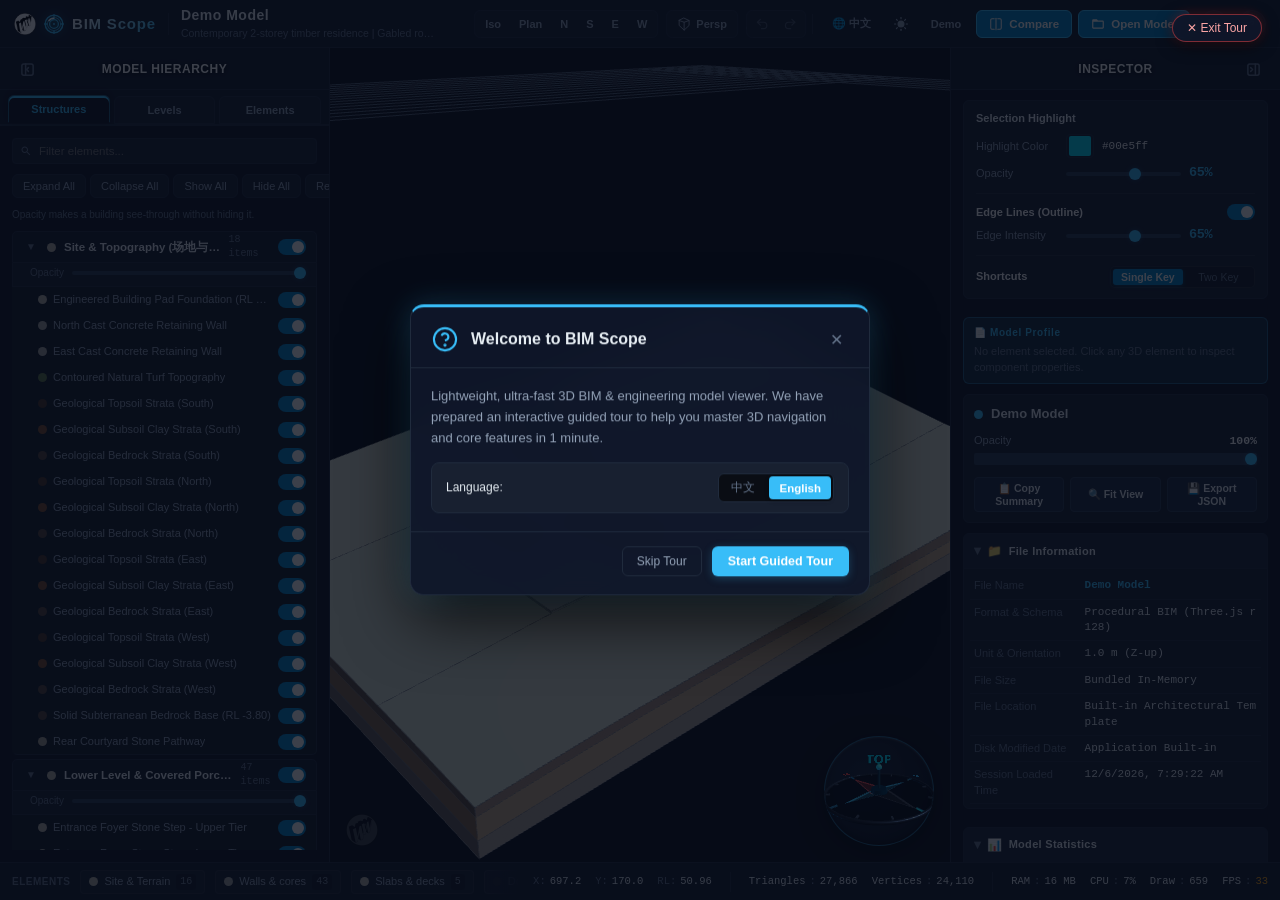
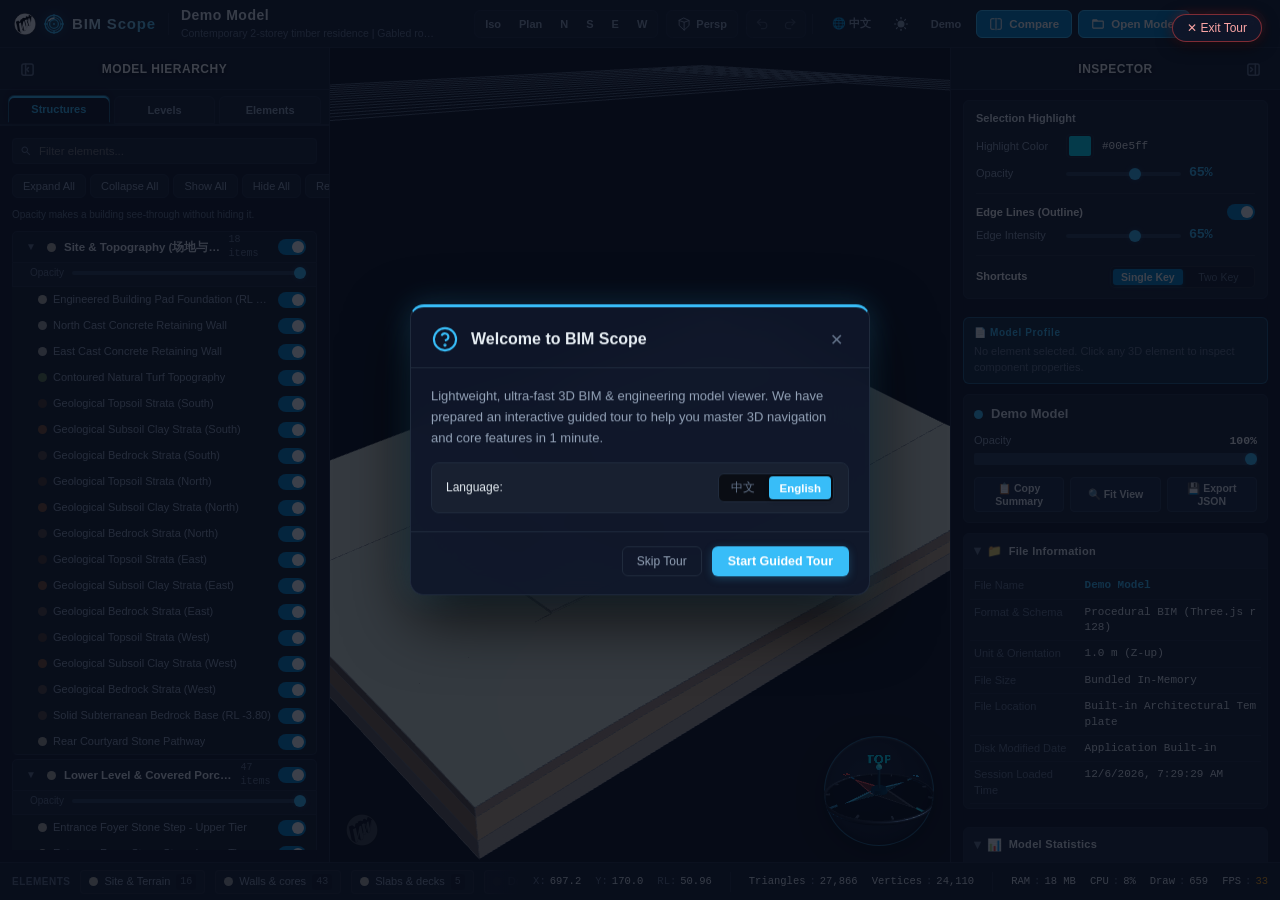
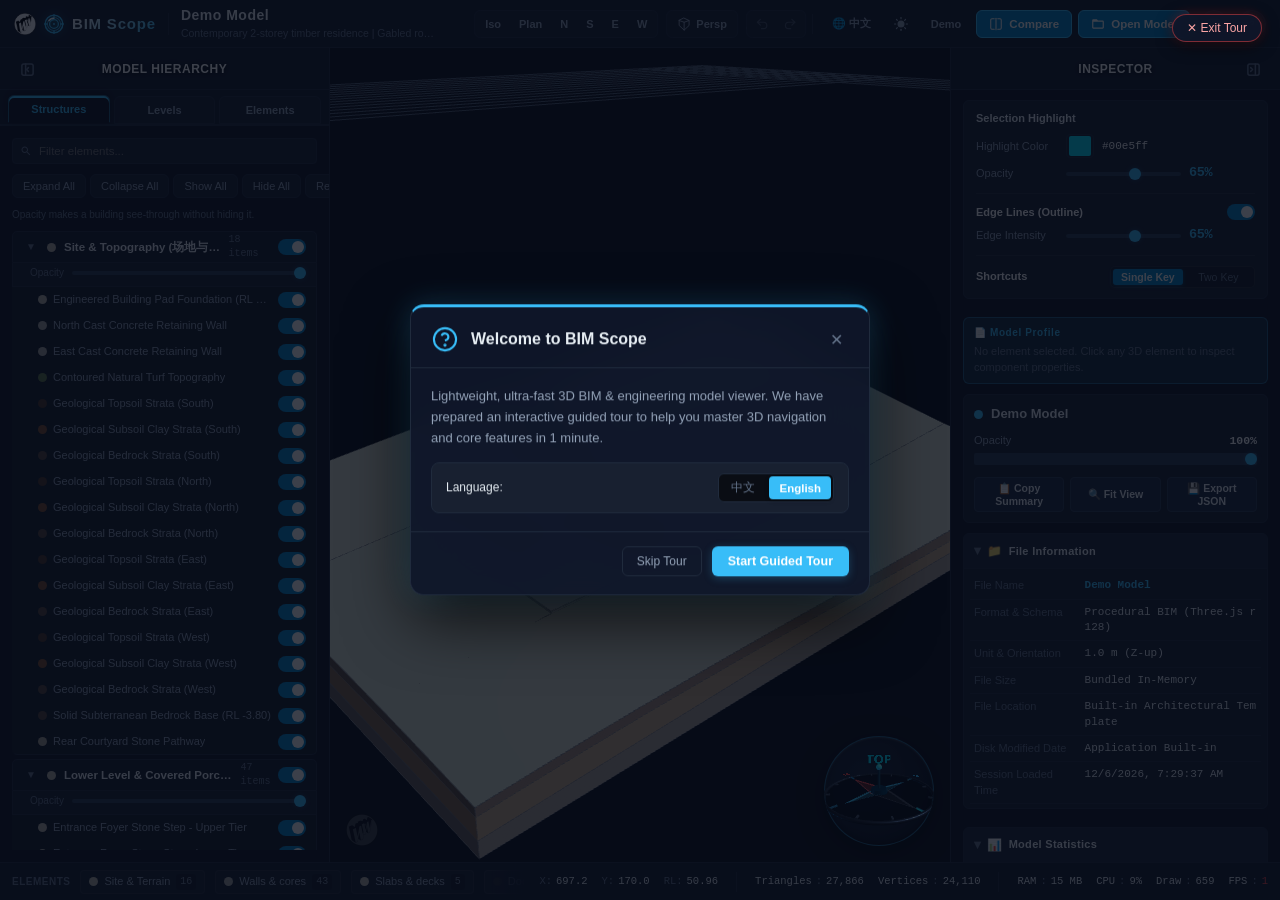
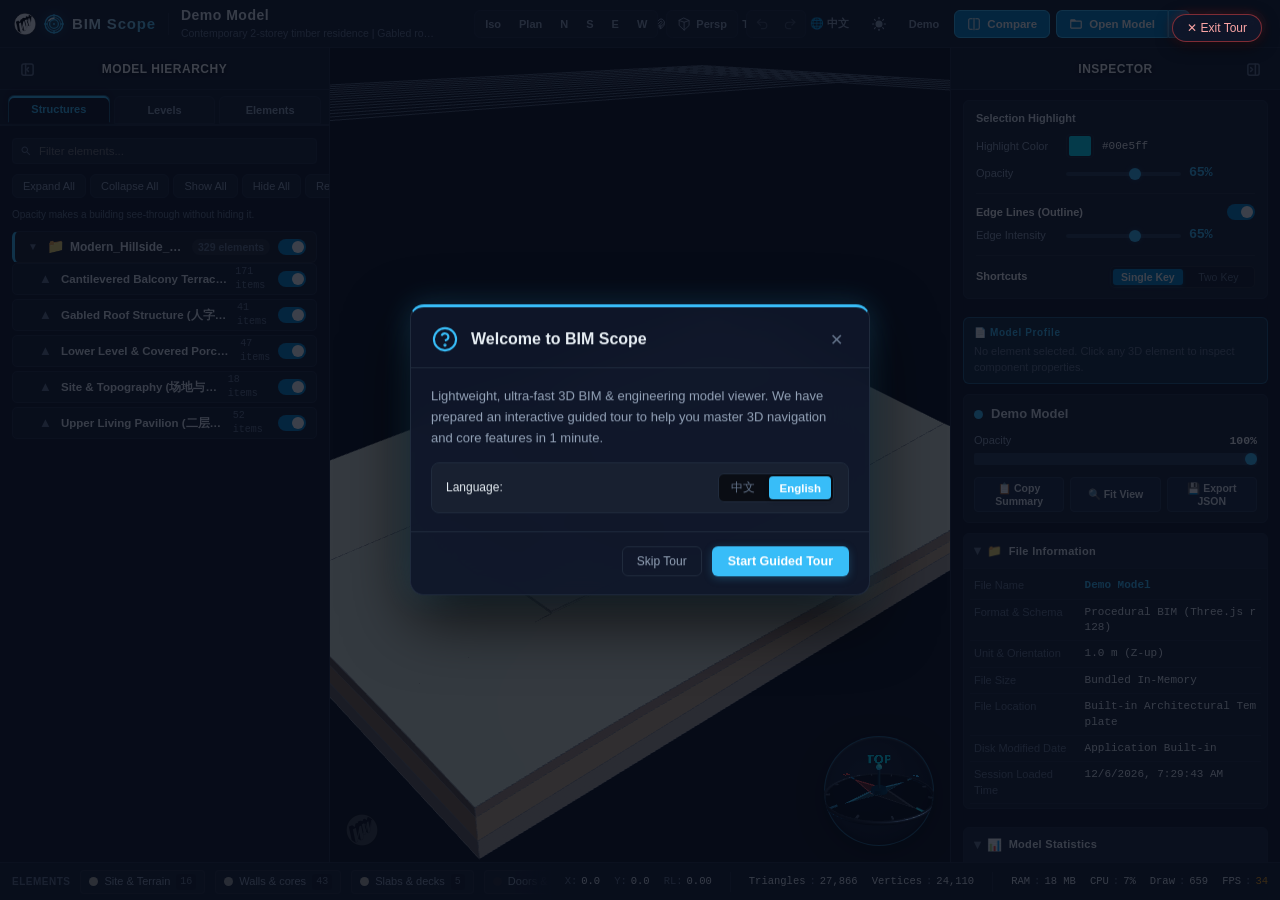
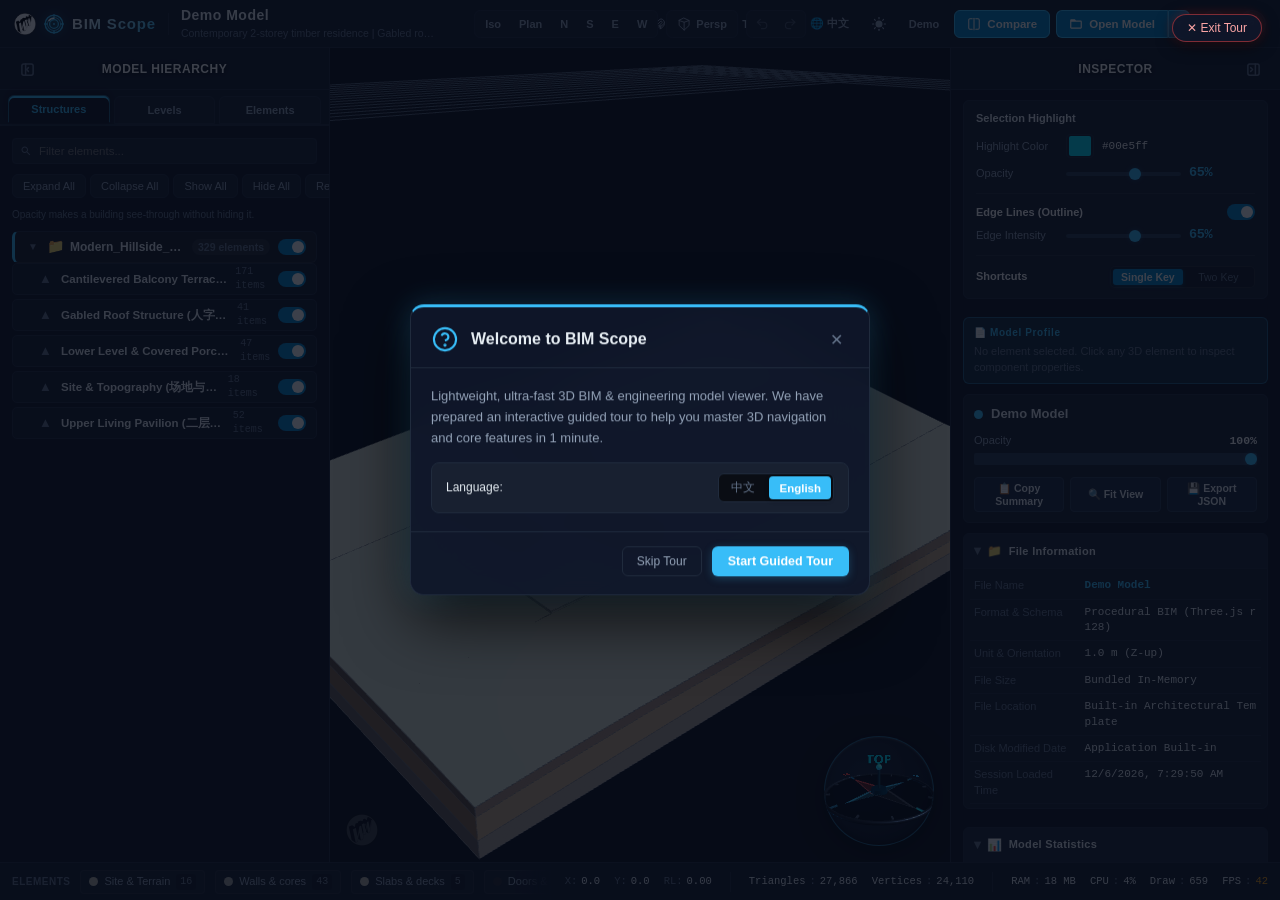
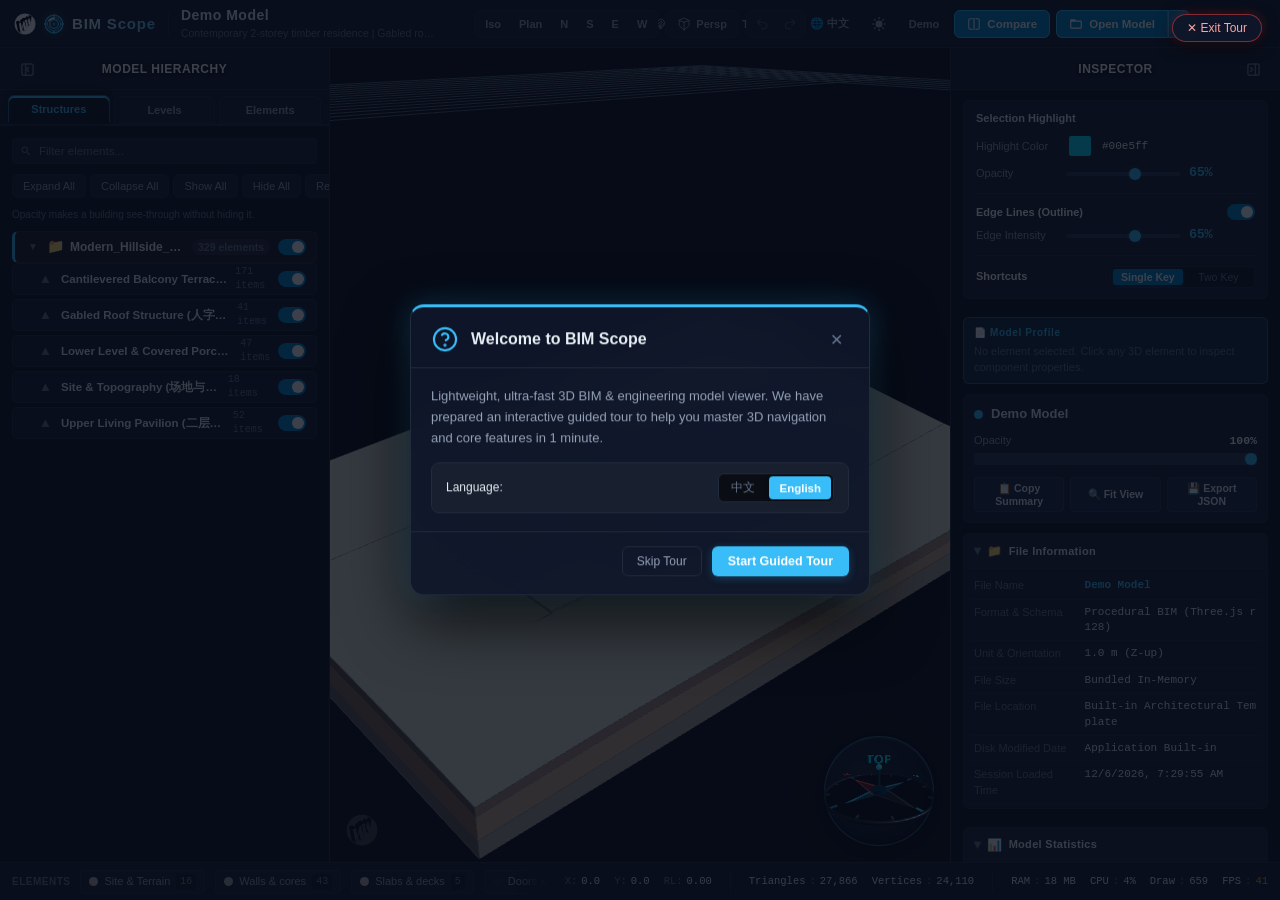
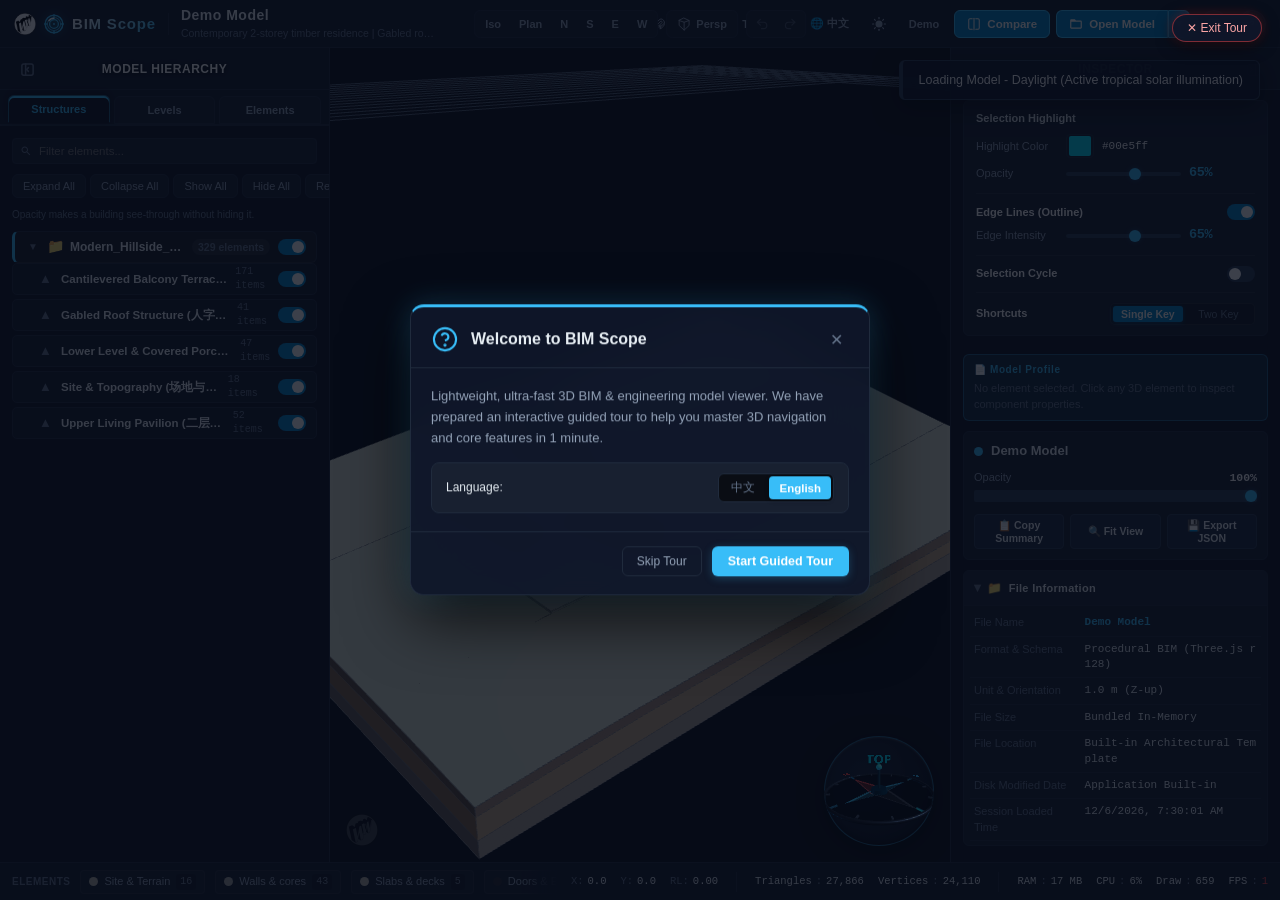
